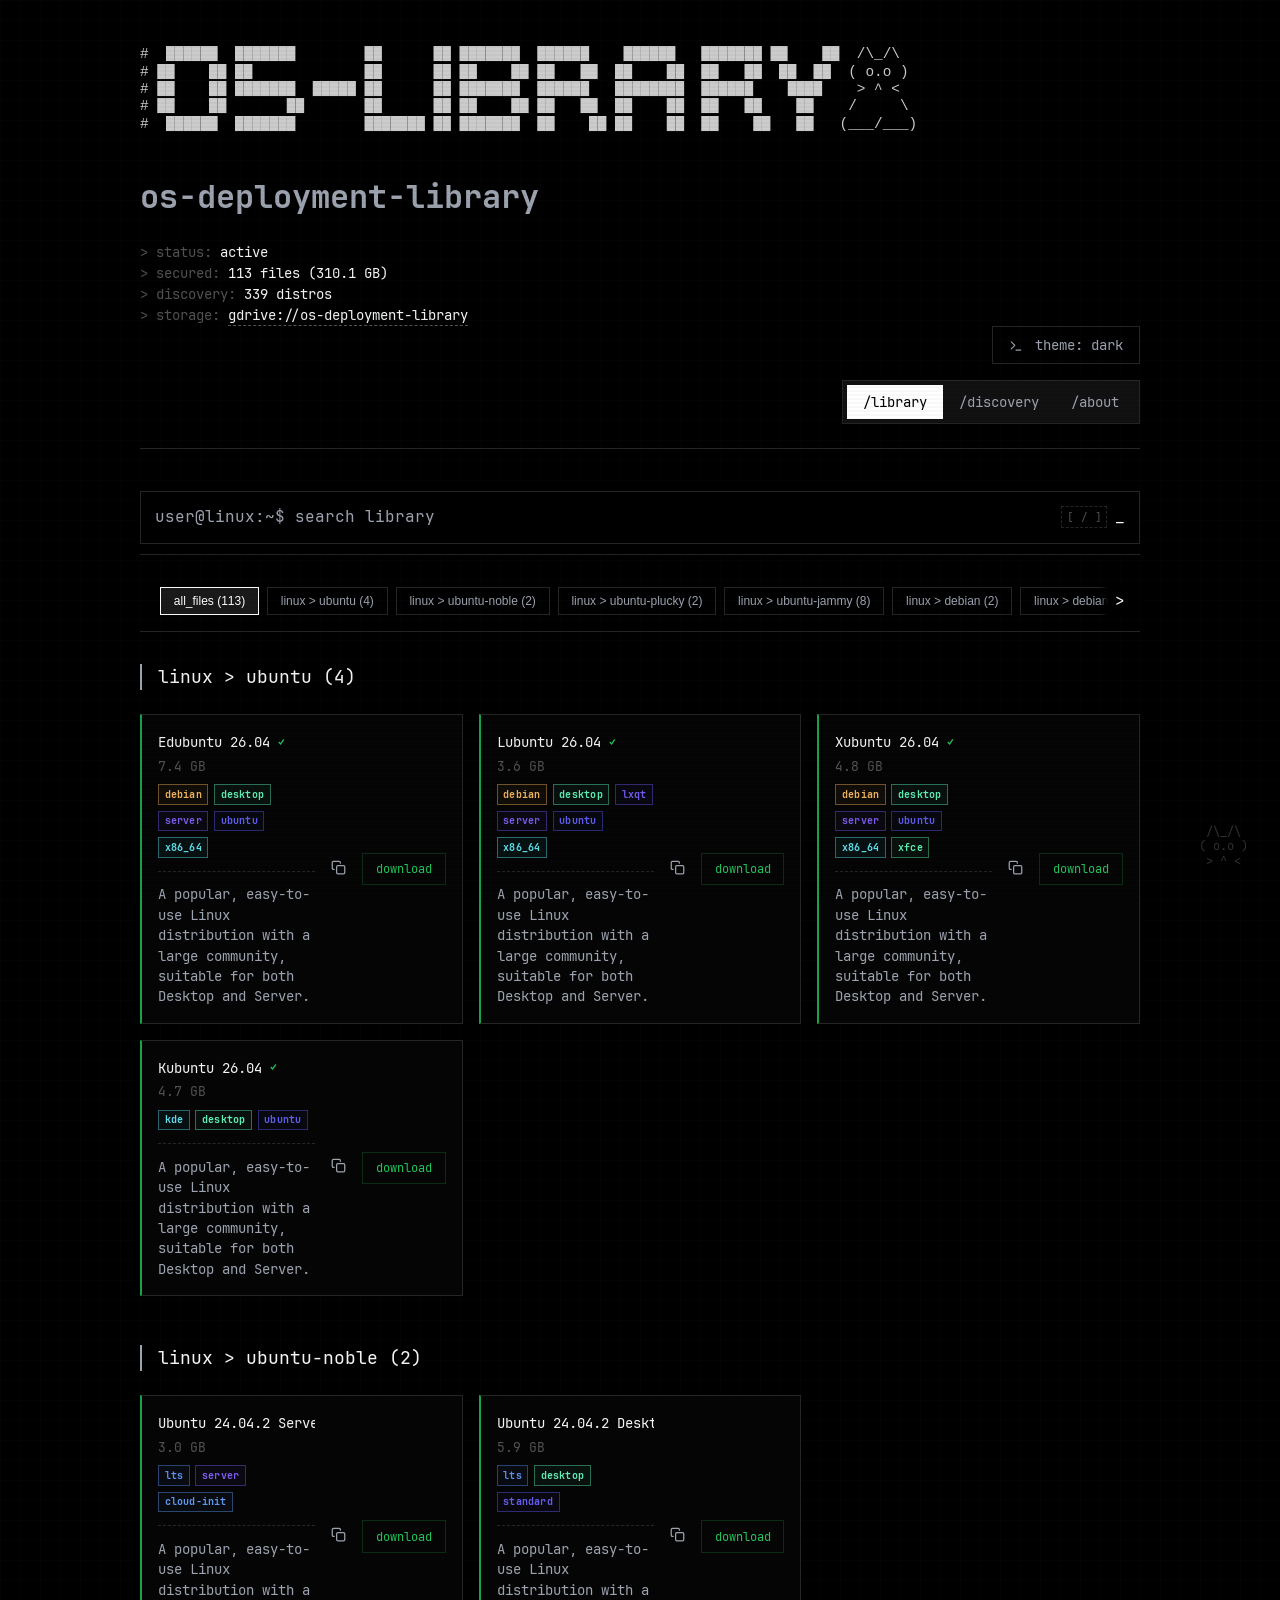
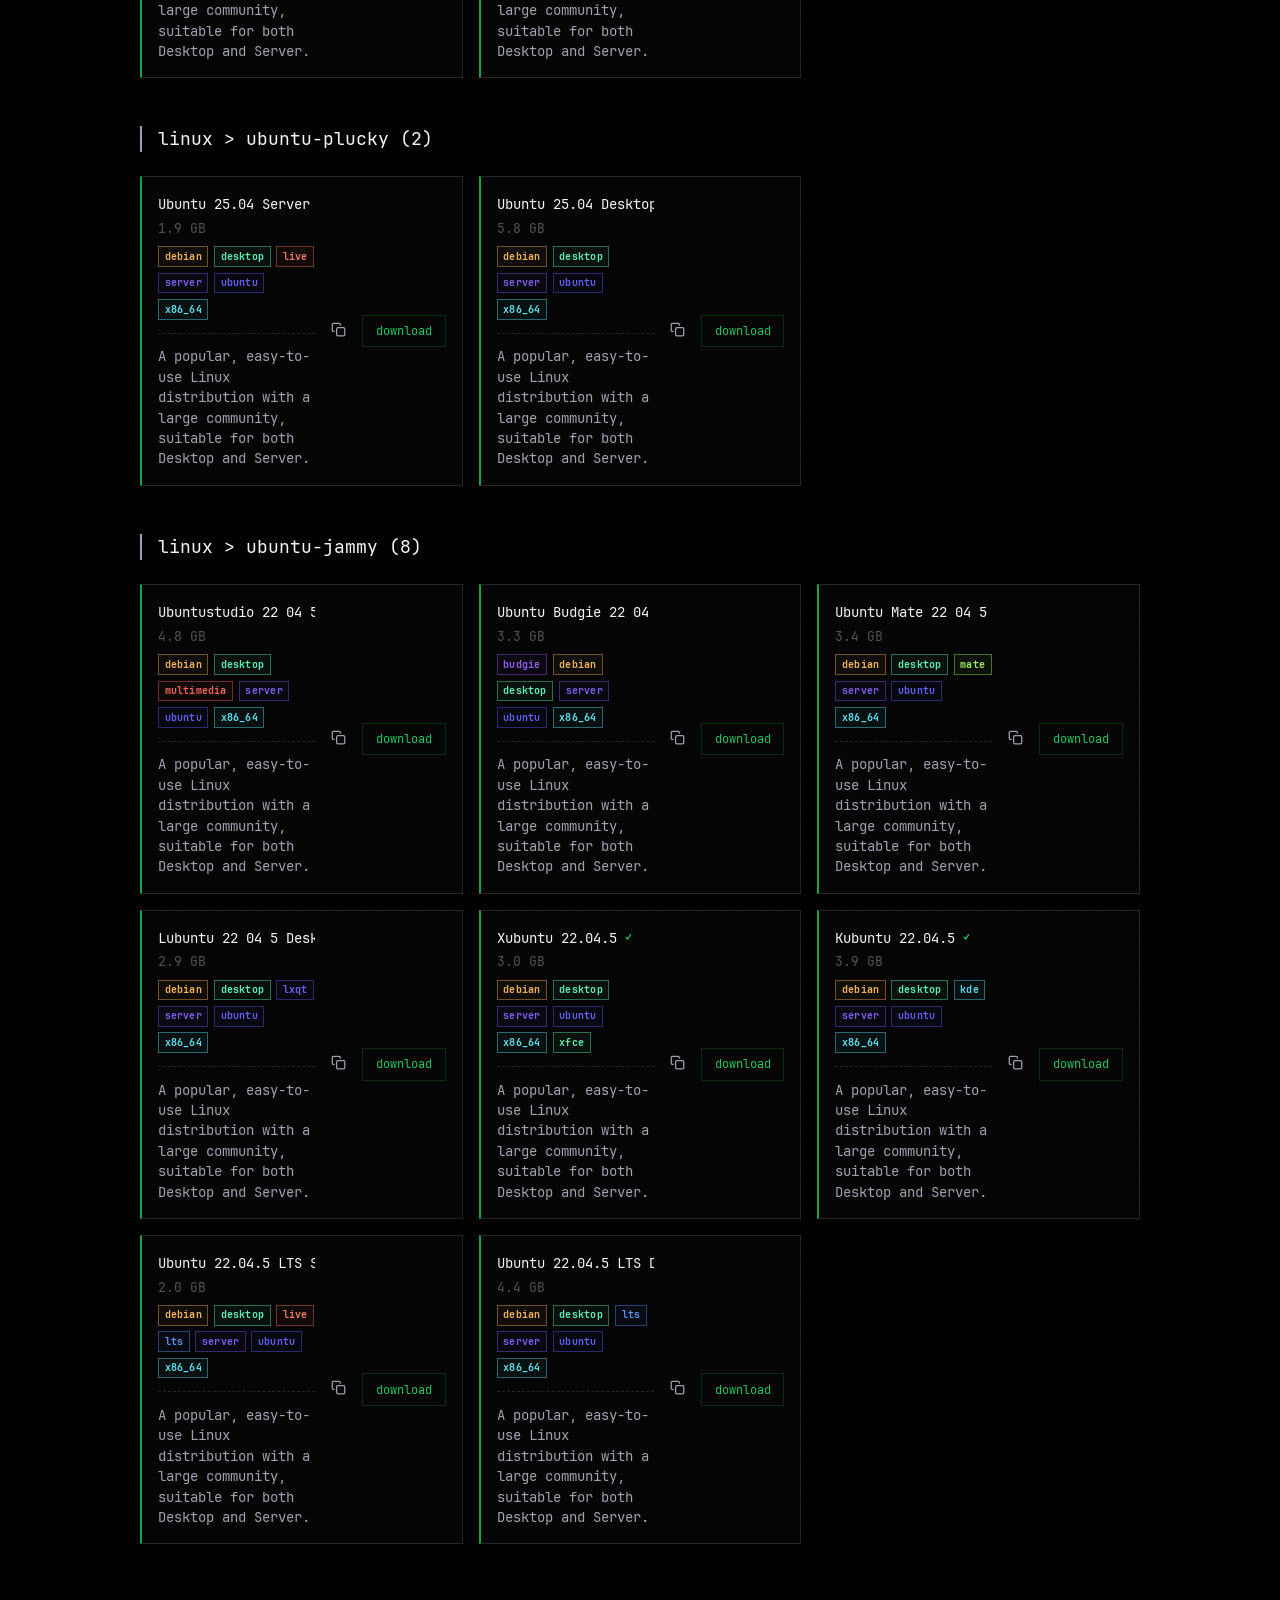
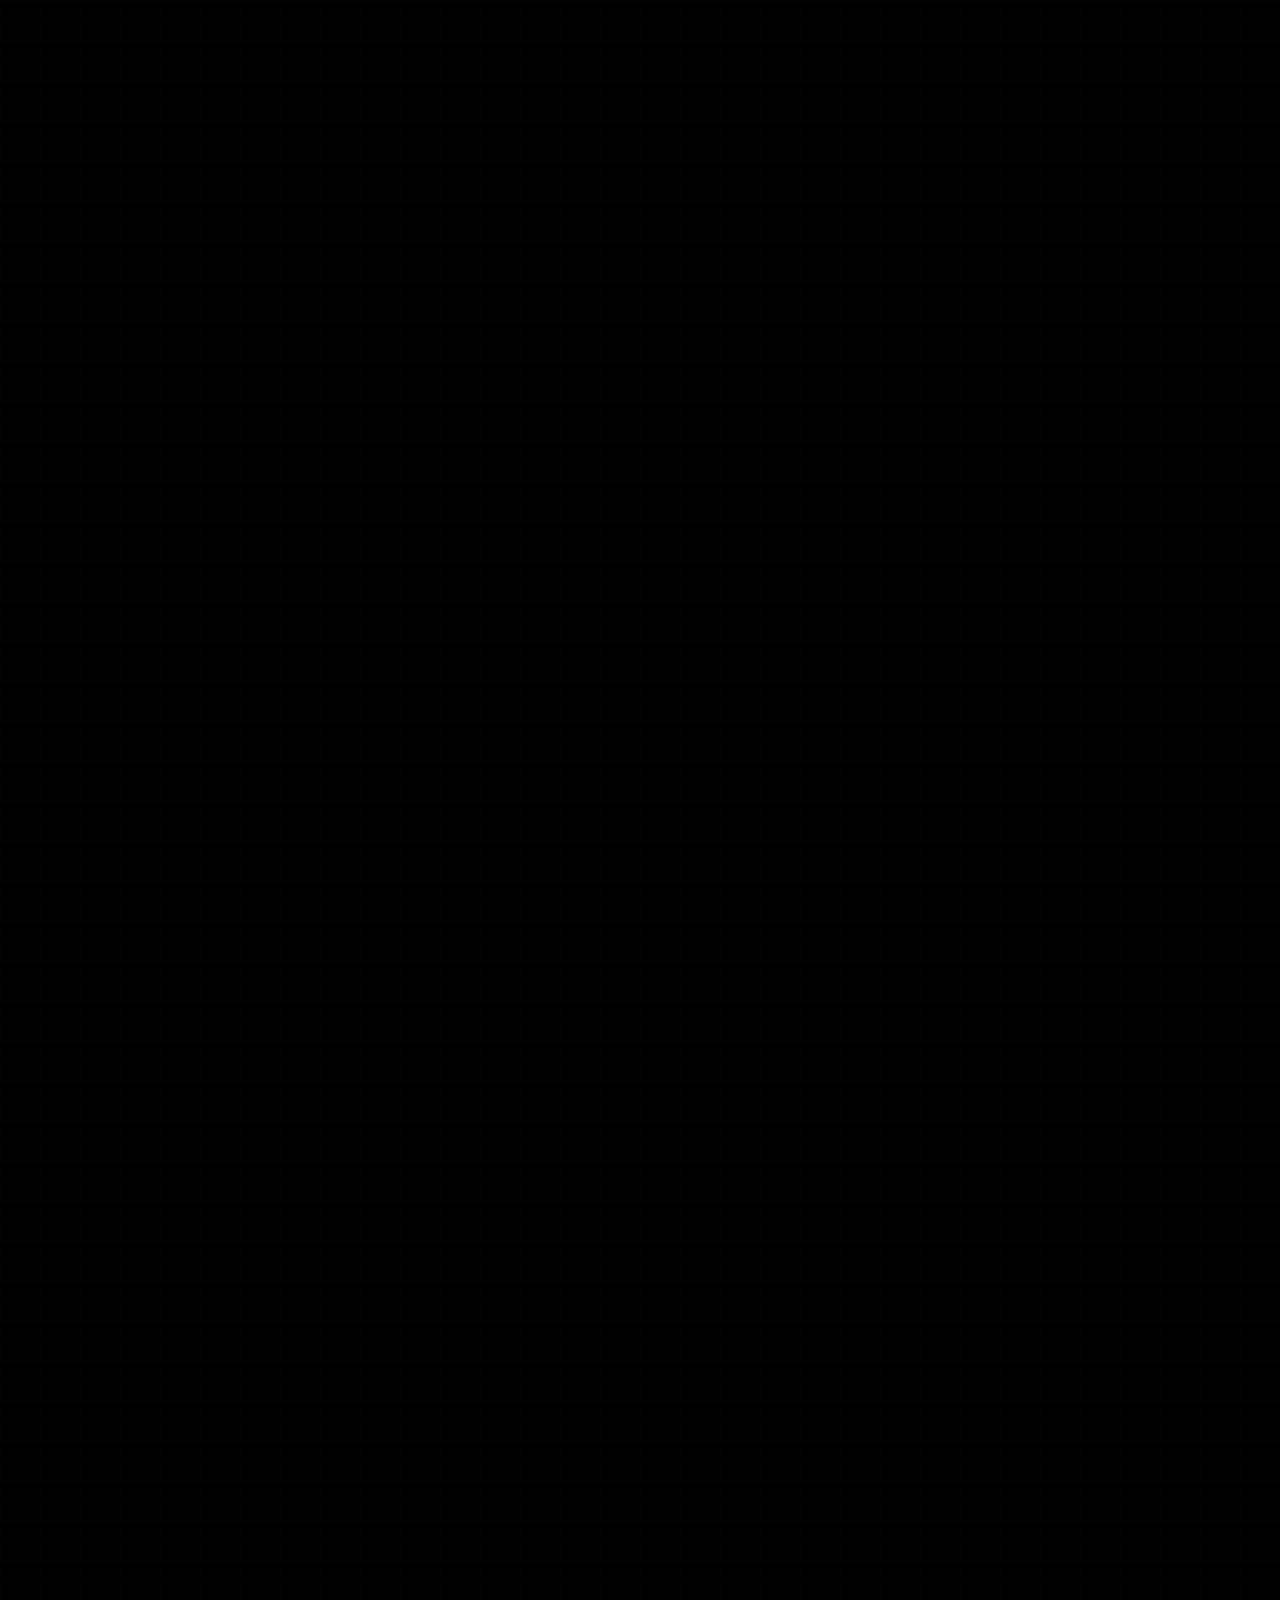
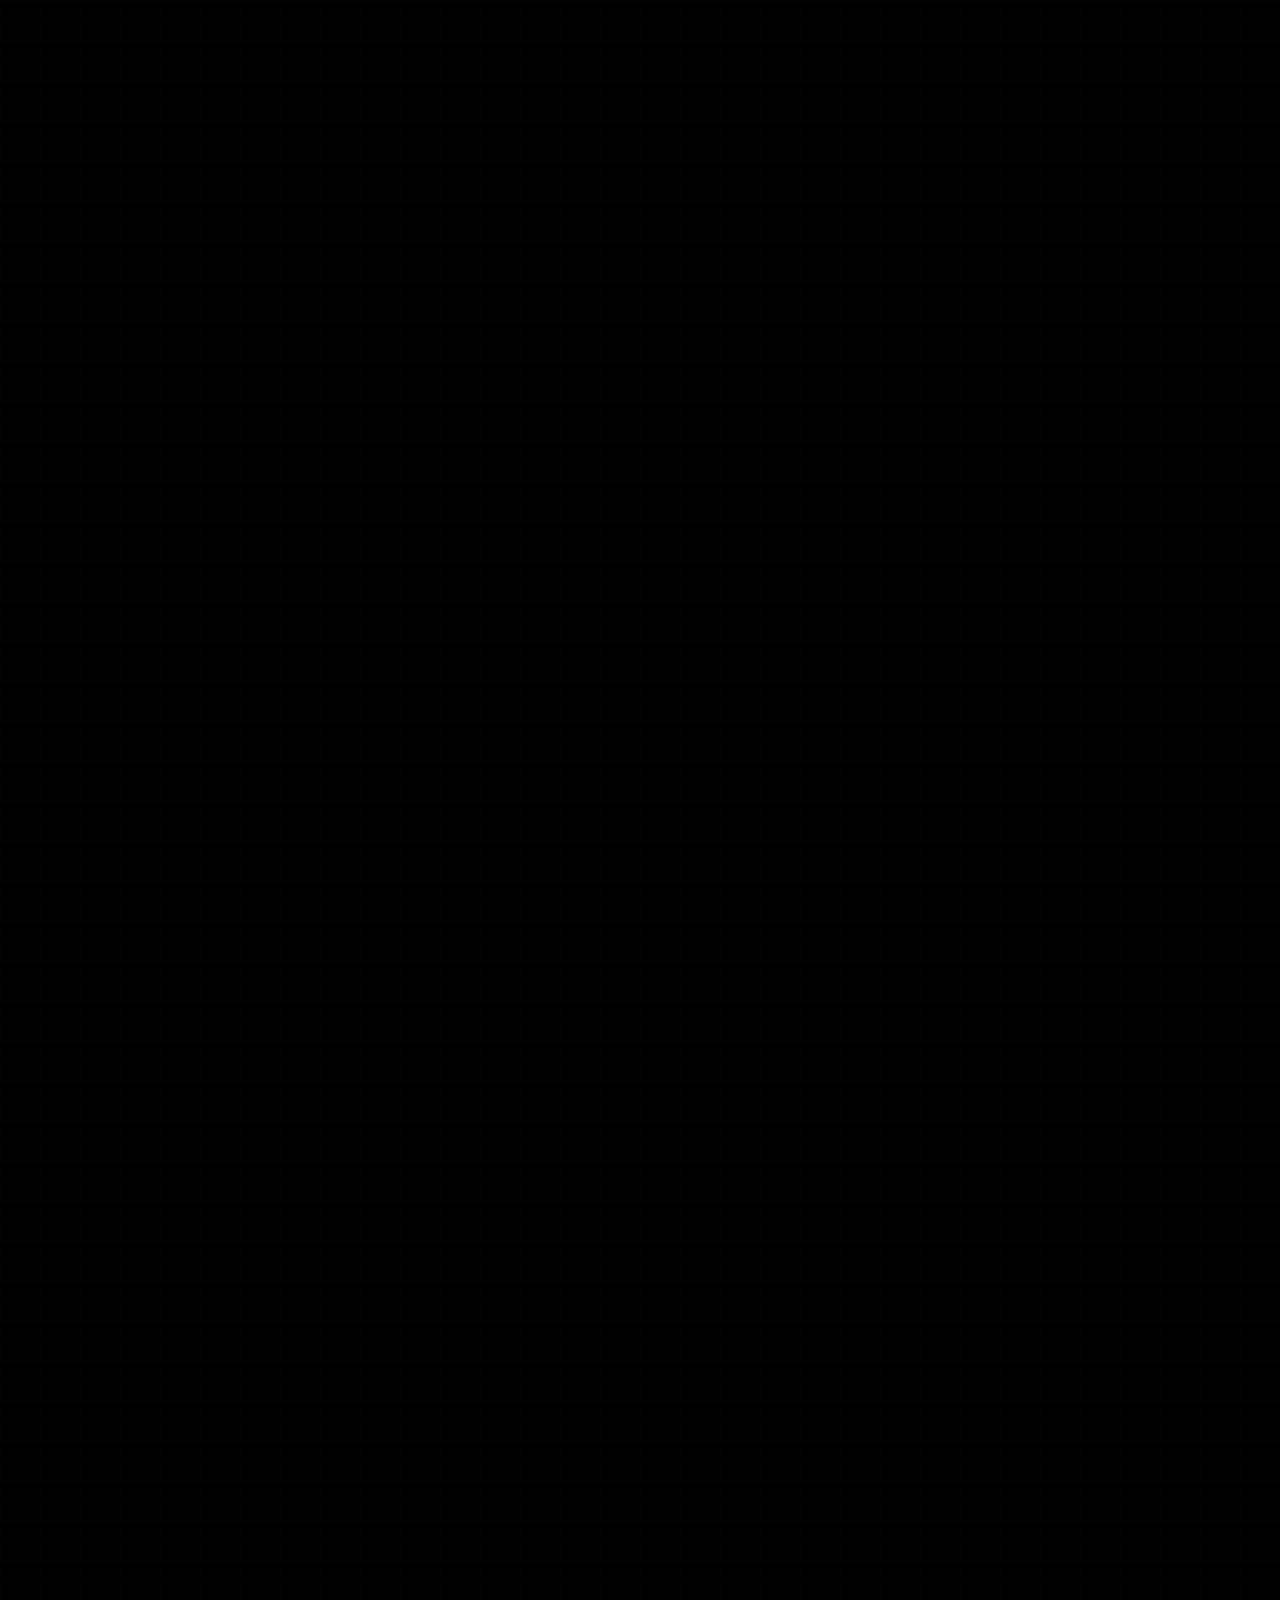
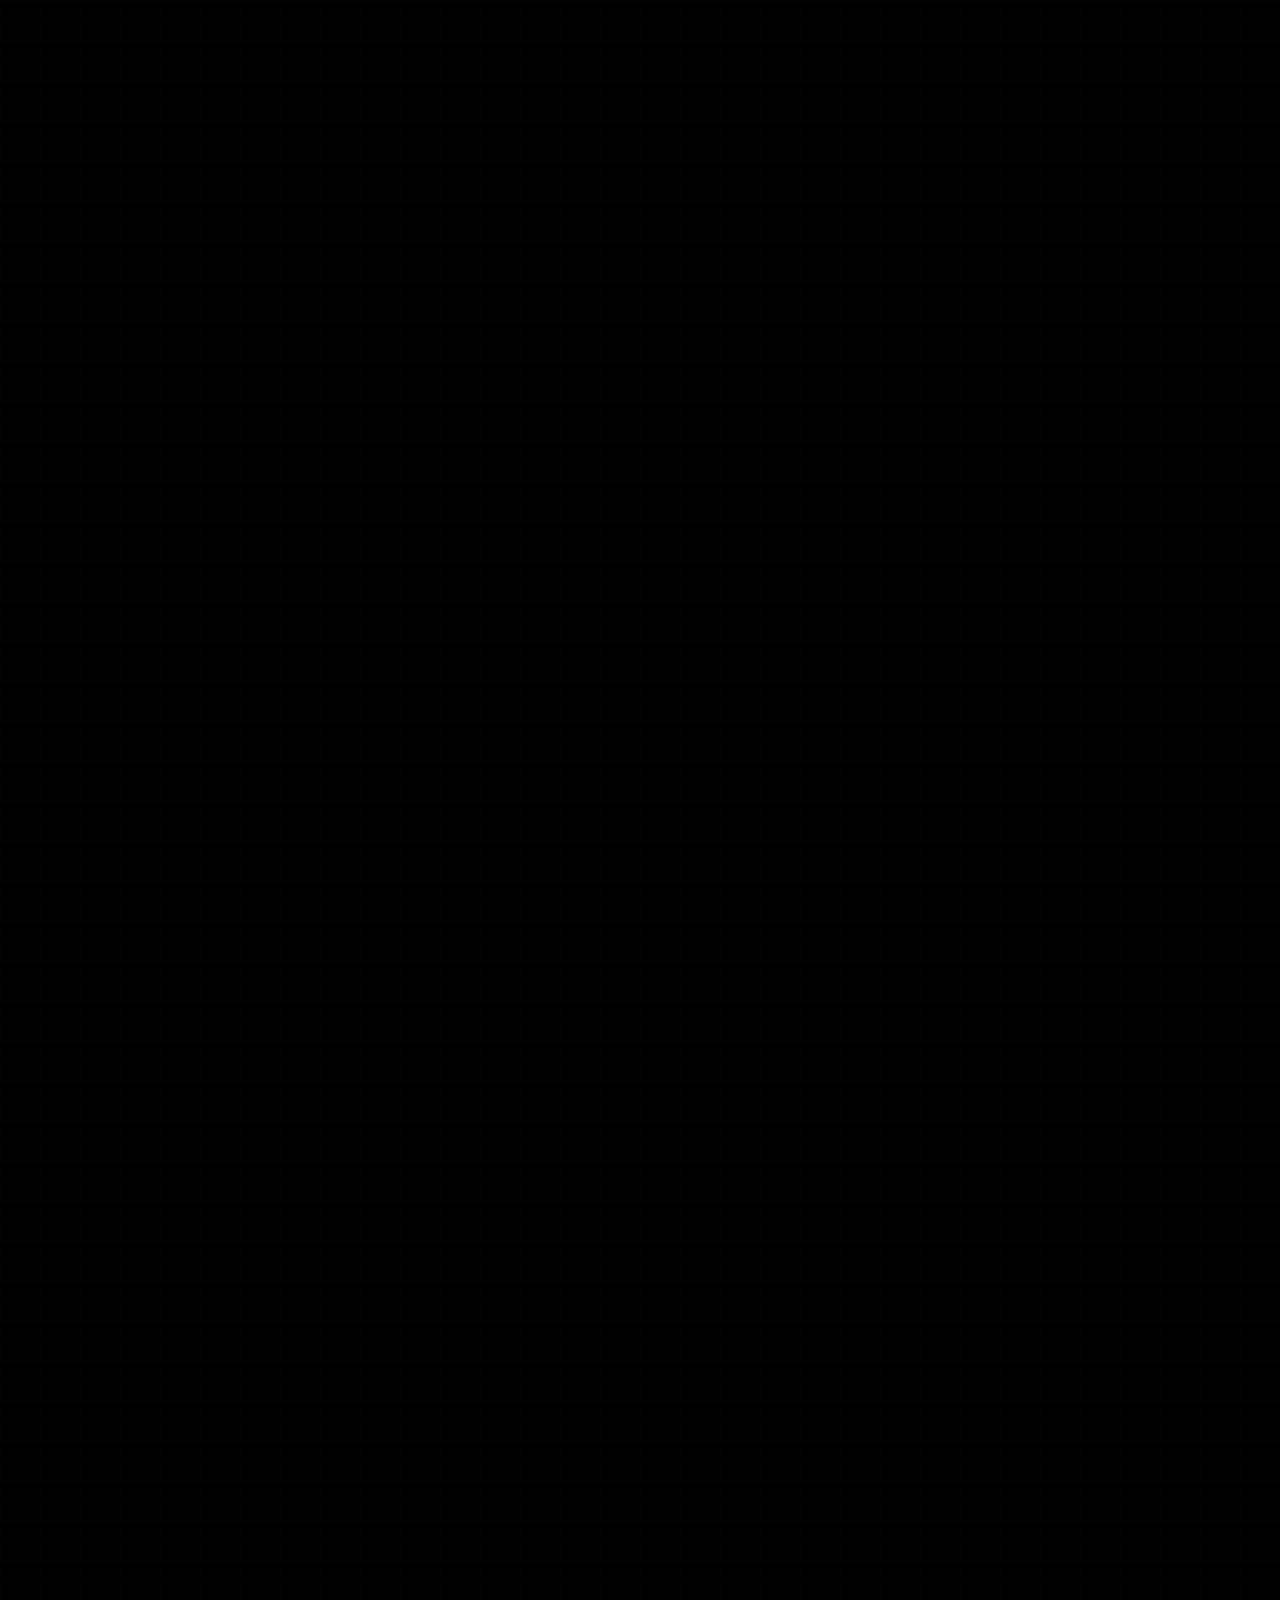
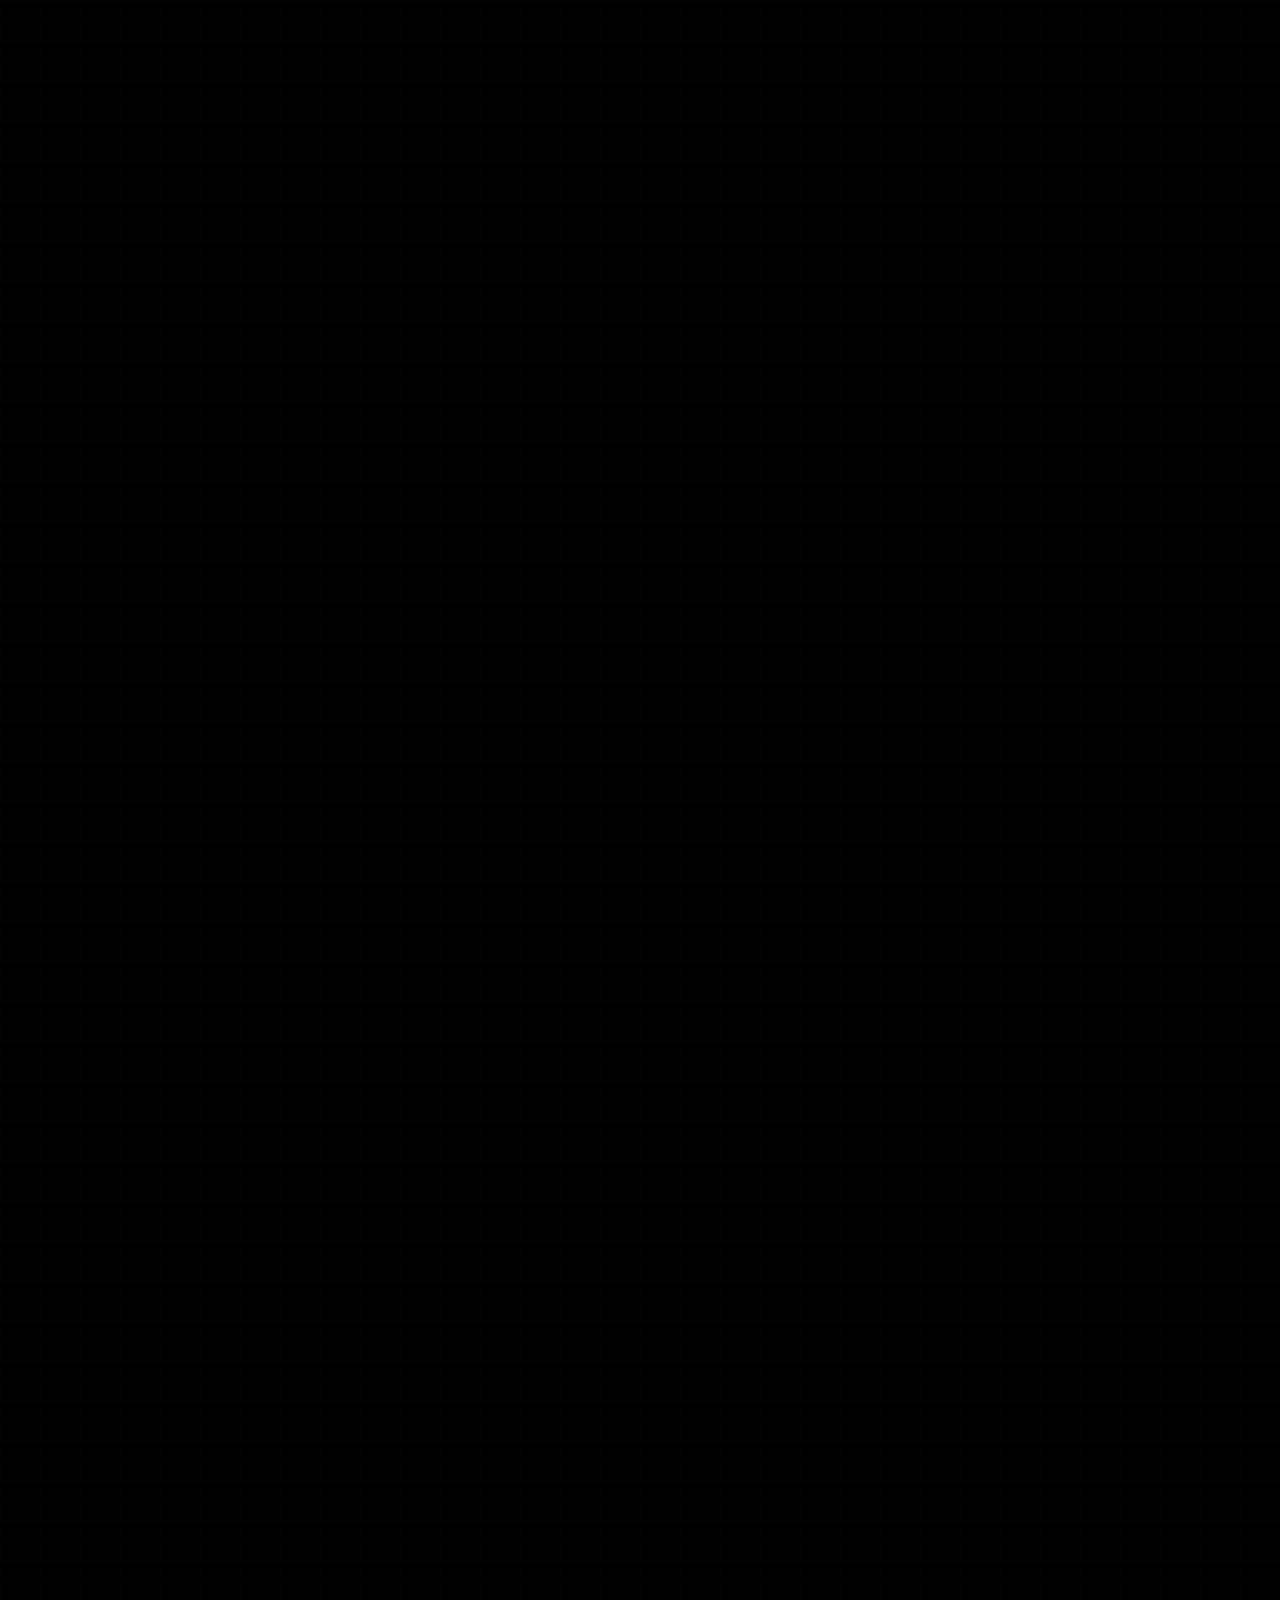
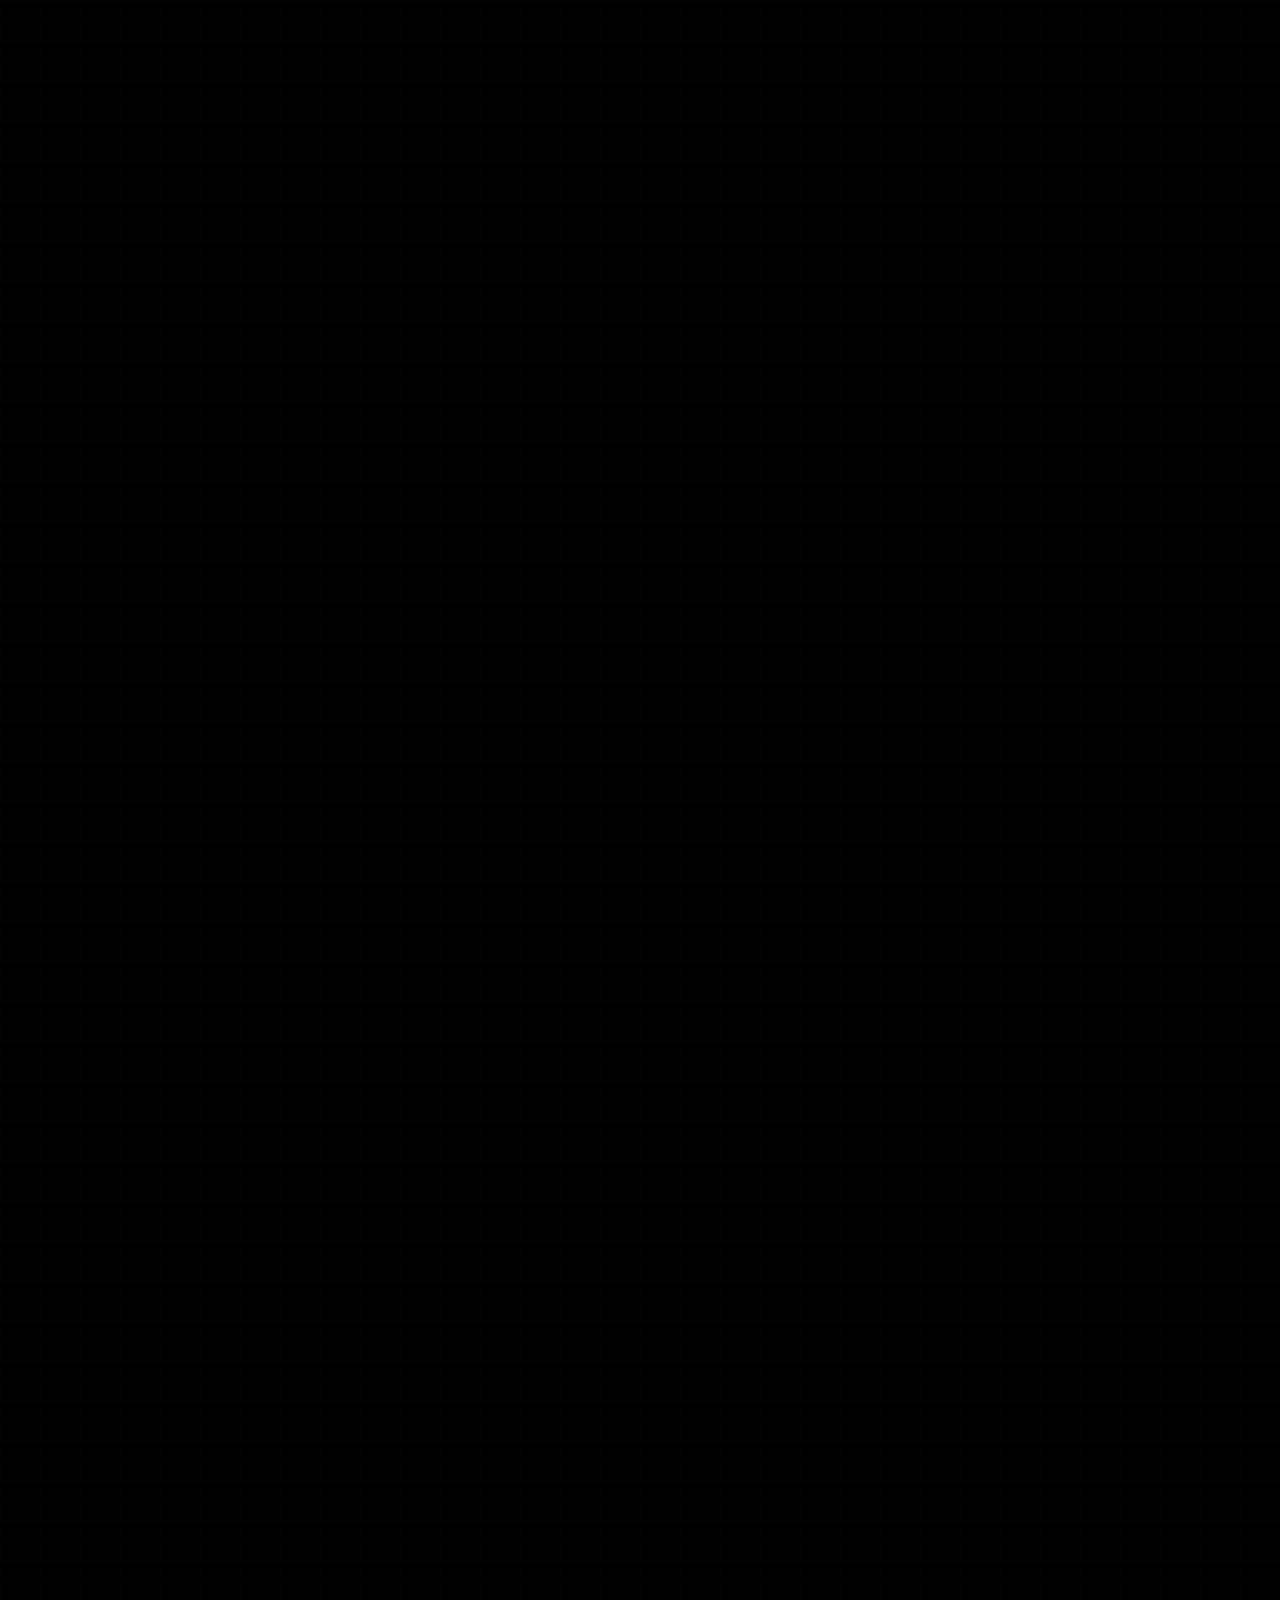
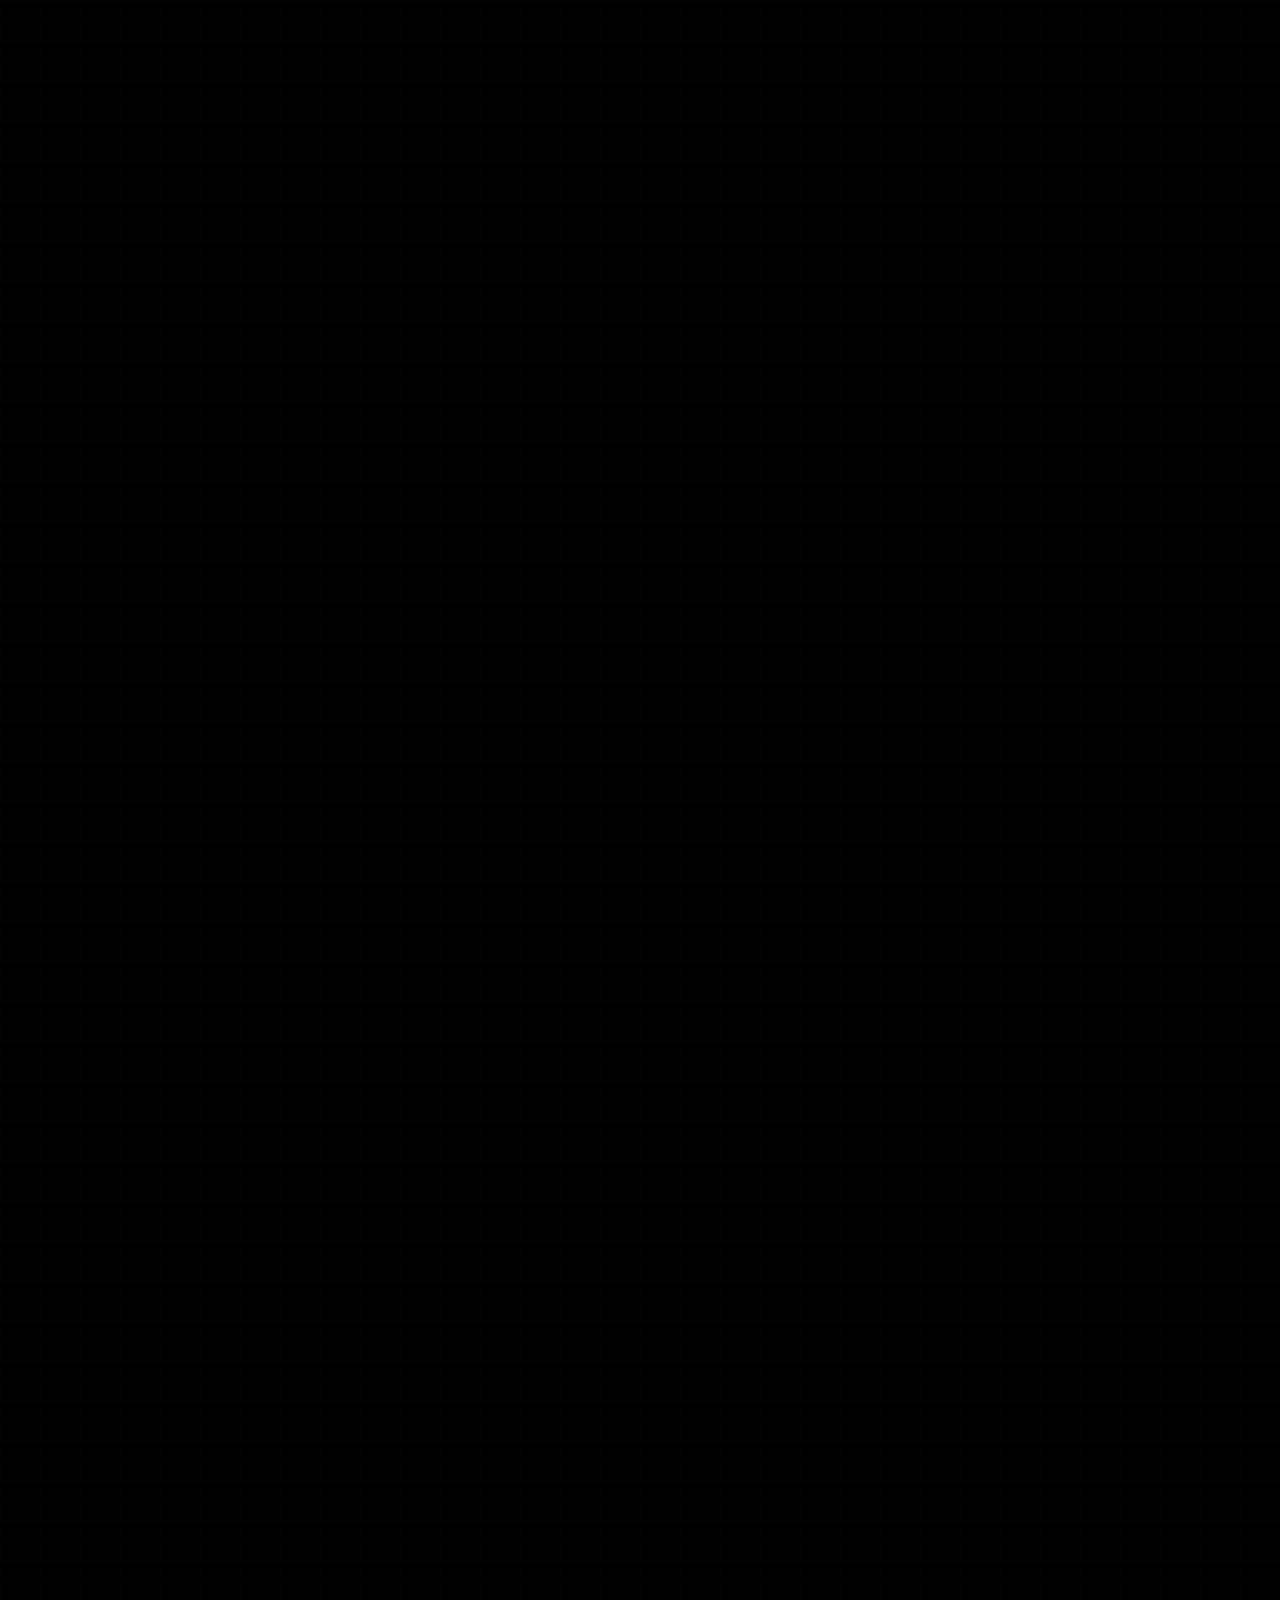
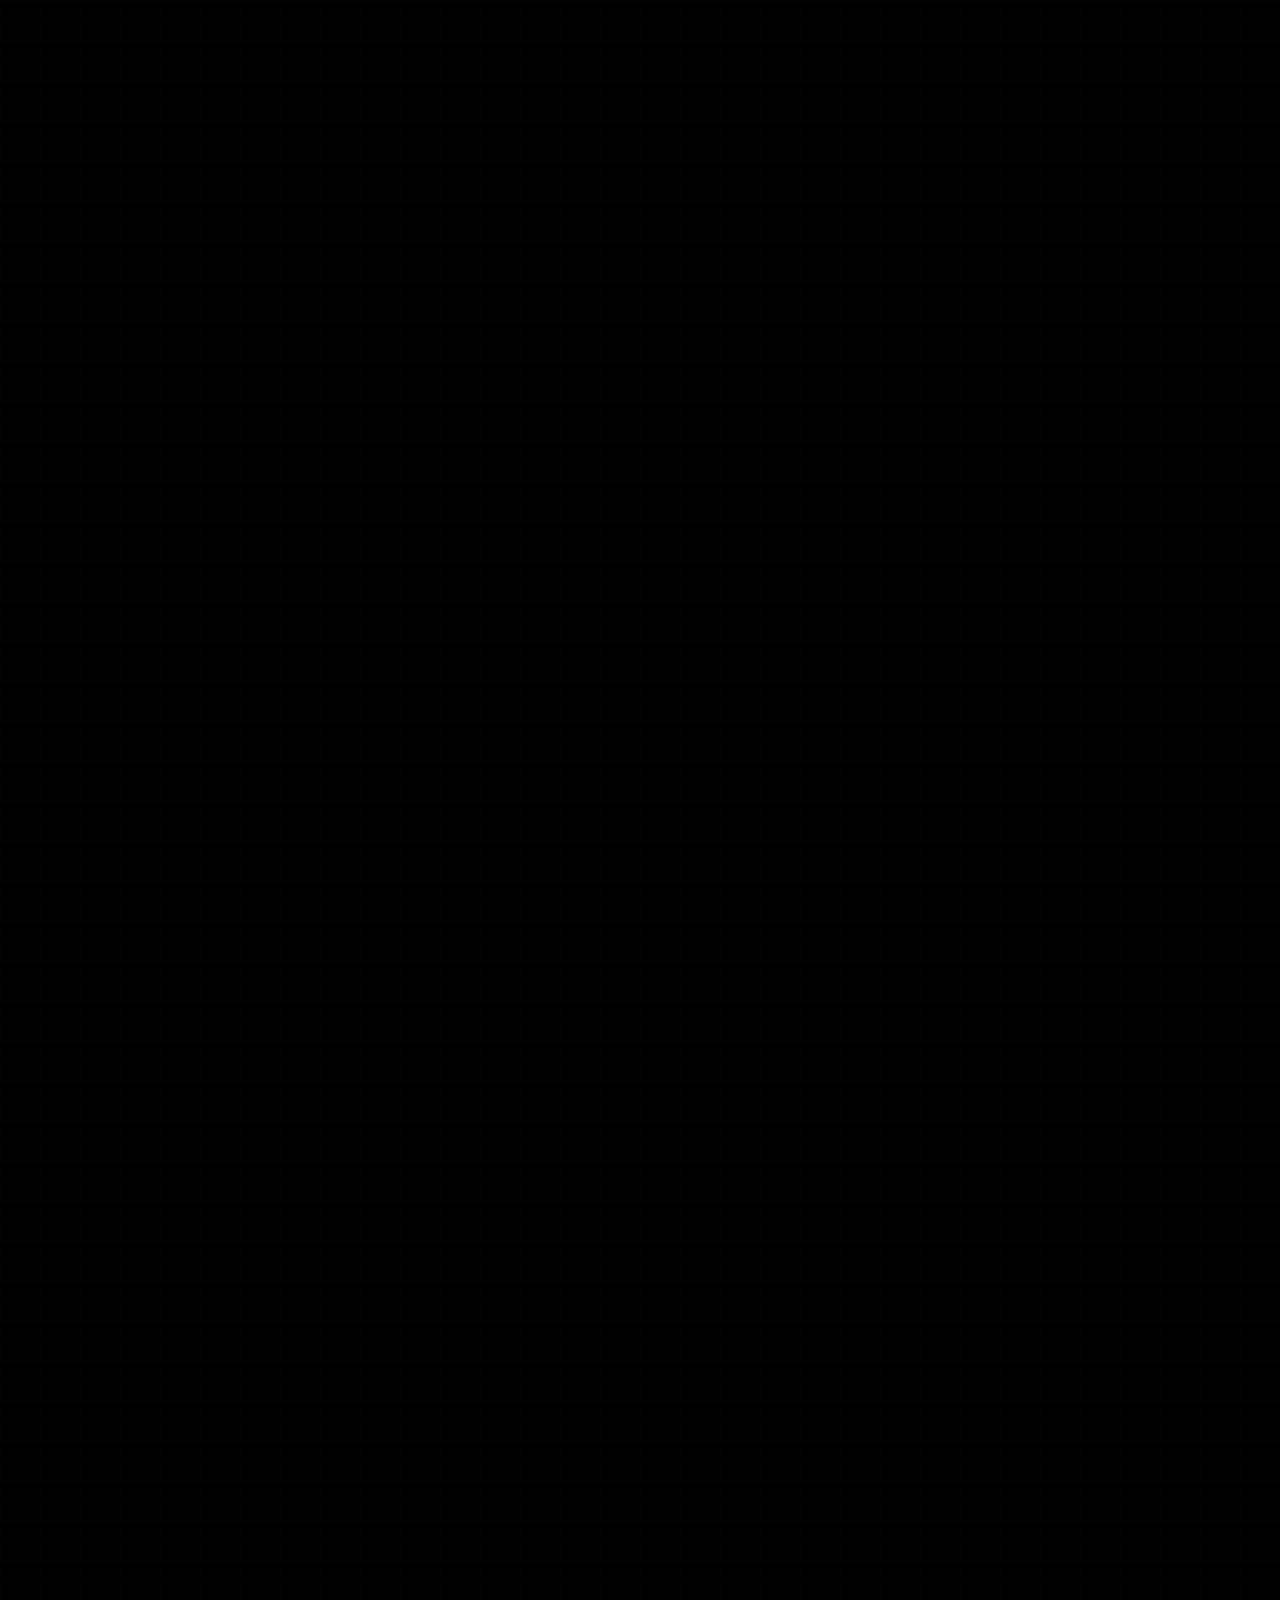
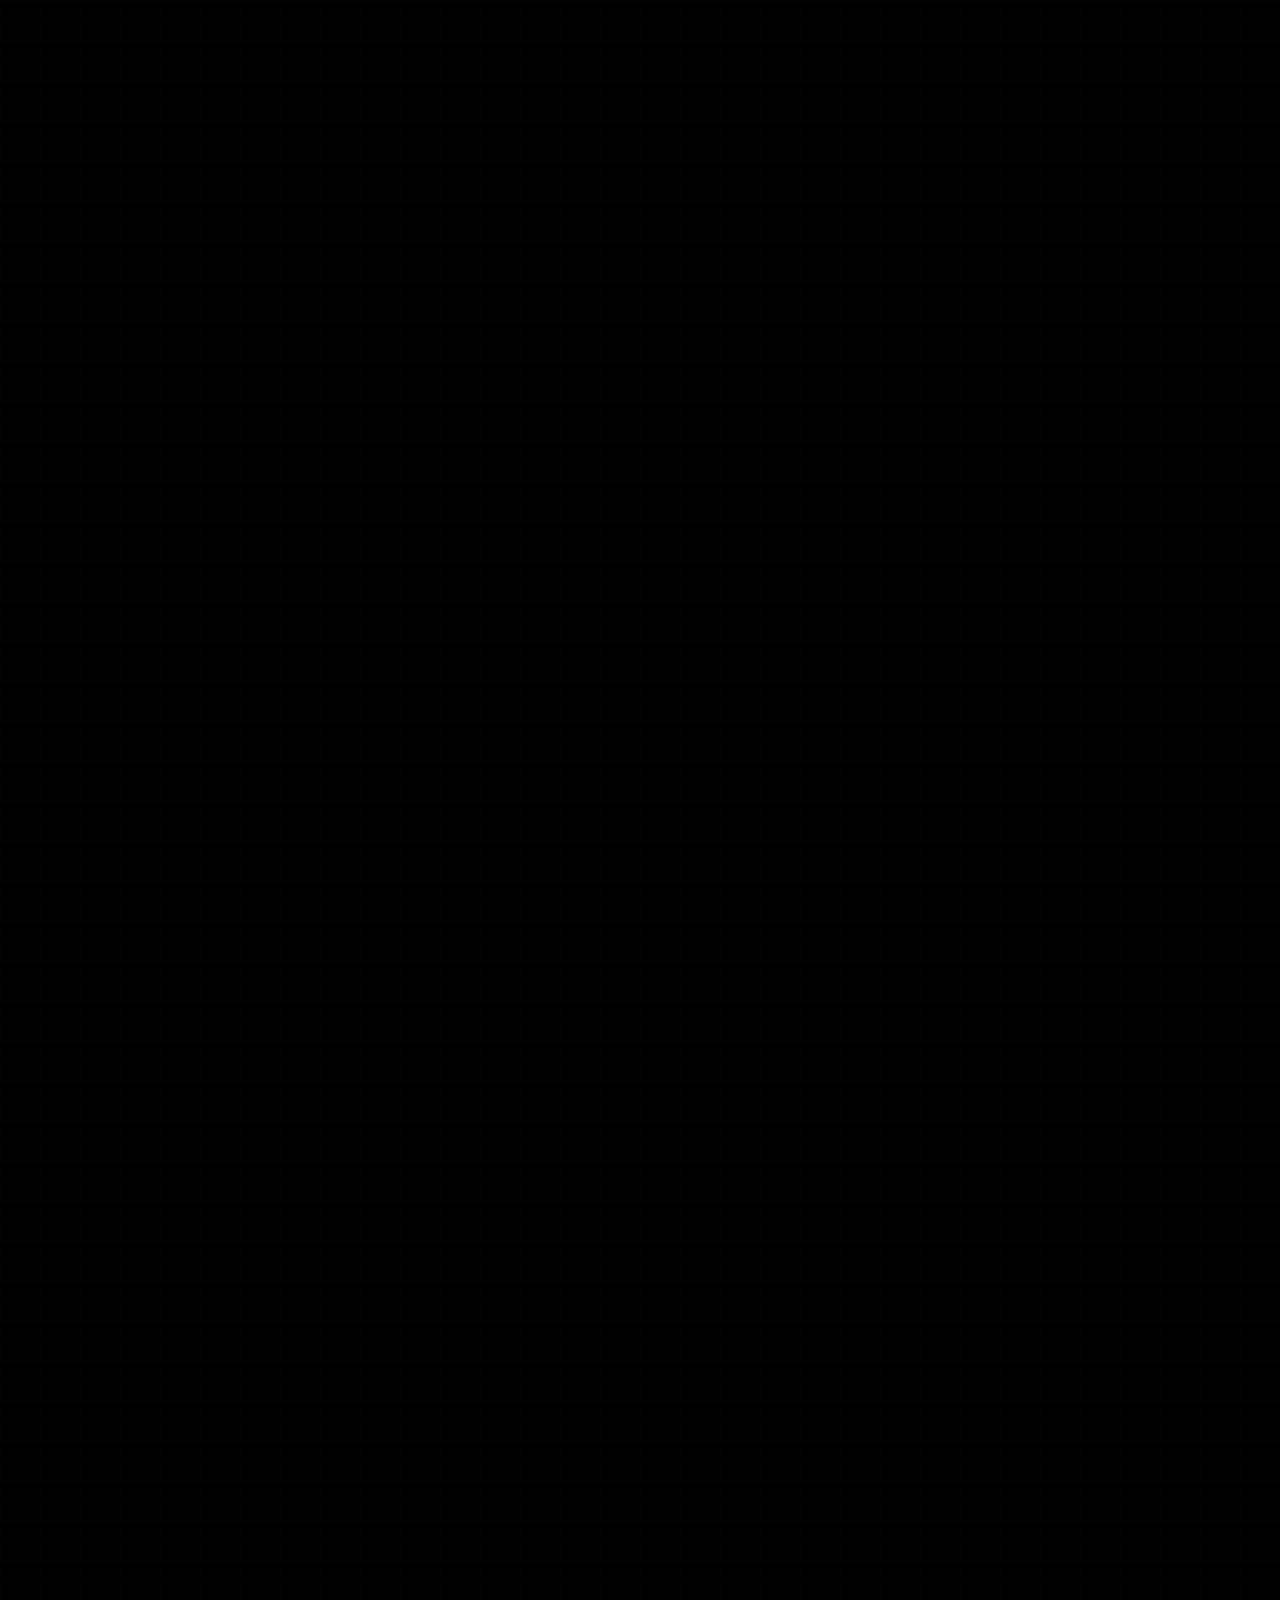
==== web/index.html @ fa92e392 "chore(web): regenerate dashboard html with updated inventory" ====
<!DOCTYPE html>
<html lang="en" data-theme="dark">

<head>
    <meta charset="UTF-8">
    <meta name="viewport" content="width=device-width, initial-scale=1.0">
    <title>os-deployment-library</title>
    <script>
        (function () {
            const savedTheme = localStorage.getItem('theme') || 'dark';
            document.documentElement.setAttribute('data-theme', savedTheme);
        })();
    </script>
    <link rel="stylesheet" href="assets/style.css?v=1780230876">
</head>

<body>
    <div class="container">
        <pre class="ascii-art">
#  ██████  ███████        ██      ██ ███████  ██████    ██████   ███████ ██    ██  /\_/\
# ██    ██ ██             ██      ██ ██    ██ ██   ██  ██    ██  ██   ██  ██  ██  ( o.o )
# ██    ██ ███████  █████ ██      ██ ███████  ██████   ████████  ██████    ████    > ^ <
# ██    ██       ██       ██      ██ ██    ██ ██   ██  ██    ██  ██   ██    ██    /     \
#  ██████  ███████        ███████ ██ ███████  ██    ██ ██    ██  ██    ██   ██   (___/___)
</pre>
        <header>
            <div class="header-info">
                <div class="header-left">
                    <h1>os-deployment-library</h1>
                    <div class="stats">
                        &gt; status: <span class="stats-val">active</span><br>
                        &gt; secured: <span class="stats-val">113 files (310.1 GB)</span><br>
                        &gt; discovery: <span class="stats-val">339 distros</span><br>
                        &gt; storage: <a href="https://drive.google.com/drive/folders/1B64Y44QVMlgoVm49PRk2_UvPXRzXNZ8e?usp=sharing" target="_blank" class="stats-link"
                            title="Open Google Drive folder">gdrive://os-deployment-library</a>
                    </div>
                </div>
                <div class="header-right">
                    <button class="theme-toggle" id="themeToggle" title="Toggle Terminal Theme">
                        <svg xmlns="http://www.w3.org/2000/svg" width="14" height="14" viewBox="0 0 24 24" fill="none"
                            stroke="currentColor" stroke-width="2" stroke-linecap="round" stroke-linejoin="round"
                            style="vertical-align: middle; margin-right: 4px;">
                            <polyline points="4 17 10 11 4 5"></polyline>
                            <line x1="12" y1="19" x2="20" y2="19"></line>
                        </svg>
                        <span id="themeLabel" style="vertical-align: middle;">theme: dark</span>
                    </button>
                    <div class="tab-controls">
                        <button class="tab-btn active" id="libTab" data-tab="library">/library</button>
                        <button class="tab-btn" id="discTab" data-tab="discovery">/discovery</button>
                        <button class="tab-btn" id="aboutTab" data-tab="about">/about</button>
                    </div>
                </div>
            </div>
        </header>
        <div class="search-container" id="searchContainer">
            <div class="search-wrapper">
                <label class="search-prompt" id="searchPrompt" for="searchInput">user@linux:~$ search library</label>
                <input type="text" id="searchInput" class="search-input" autocomplete="off" spellcheck="false">
                <span class="key-hint" title="Press '/' to search, 'Esc' to clear">[ / ]</span>
                <button type="button" id="searchClear" class="search-clear" title="Clear search"
                    style="display: none;">[clear]</button>
                <span class="search-cursor blink-cursor">_</span>
                <div id="autocompleteDropdown" class="autocomplete-dropdown"></div>
            </div>
        </div>

        <div id="emptyState" style="display:none;" class="empty-state">
            <pre>
> error: distribution not found_
> 0 matches found in current sector.
            </pre>
        </div>

        <div id="libraryContent" class="tab-content">
            <div class="nav-container">
                <div class="scroll-arrow left-arrow" id="libArrowLeft">&lt;</div>
                <div class="filter-nav" id="libNav">
                    <button onclick="filterContent('lib', 'all')" class="filter-pill lib-pill active" data-target="all">all_files (113)</button><button onclick="filterContent('lib', 'lib_cat_0')" class="filter-pill lib-pill" data-target="lib_cat_0">linux > ubuntu (4)</button><button onclick="filterContent('lib', 'lib_cat_1')" class="filter-pill lib-pill" data-target="lib_cat_1">linux > ubuntu-noble (2)</button><button onclick="filterContent('lib', 'lib_cat_2')" class="filter-pill lib-pill" data-target="lib_cat_2">linux > ubuntu-plucky (2)</button><button onclick="filterContent('lib', 'lib_cat_3')" class="filter-pill lib-pill" data-target="lib_cat_3">linux > ubuntu-jammy (8)</button><button onclick="filterContent('lib', 'lib_cat_4')" class="filter-pill lib-pill" data-target="lib_cat_4">linux > debian (2)</button><button onclick="filterContent('lib', 'lib_cat_5')" class="filter-pill lib-pill" data-target="lib_cat_5">linux > debian-based (3)</button><button onclick="filterContent('lib', 'lib_cat_6')" class="filter-pill lib-pill" data-target="lib_cat_6">linux > mint (3)</button><button onclick="filterContent('lib', 'lib_cat_7')" class="filter-pill lib-pill" data-target="lib_cat_7">linux > pop-os (2)</button><button onclick="filterContent('lib', 'lib_cat_8')" class="filter-pill lib-pill" data-target="lib_cat_8">linux > arch-family (7)</button><button onclick="filterContent('lib', 'lib_cat_9')" class="filter-pill lib-pill" data-target="lib_cat_9">linux > enterprise (11)</button><button onclick="filterContent('lib', 'lib_cat_10')" class="filter-pill lib-pill" data-target="lib_cat_10">linux > server (4)</button><button onclick="filterContent('lib', 'lib_cat_11')" class="filter-pill lib-pill" data-target="lib_cat_11">linux > fedora-spins (5)</button><button onclick="filterContent('lib', 'lib_cat_12')" class="filter-pill lib-pill" data-target="lib_cat_12">linux > gaming (1)</button><button onclick="filterContent('lib', 'lib_cat_13')" class="filter-pill lib-pill" data-target="lib_cat_13">linux > security (3)</button><button onclick="filterContent('lib', 'lib_cat_14')" class="filter-pill lib-pill" data-target="lib_cat_14">linux > pentesting (1)</button><button onclick="filterContent('lib', 'lib_cat_15')" class="filter-pill lib-pill" data-target="lib_cat_15">linux > privacy (1)</button><button onclick="filterContent('lib', 'lib_cat_16')" class="filter-pill lib-pill" data-target="lib_cat_16">linux > immutable (6)</button><button onclick="filterContent('lib', 'lib_cat_17')" class="filter-pill lib-pill" data-target="lib_cat_17">linux > rolling (2)</button><button onclick="filterContent('lib', 'lib_cat_18')" class="filter-pill lib-pill" data-target="lib_cat_18">linux > lightweight (2)</button><button onclick="filterContent('lib', 'lib_cat_19')" class="filter-pill lib-pill" data-target="lib_cat_19">linux > minimal (12)</button><button onclick="filterContent('lib', 'lib_cat_20')" class="filter-pill lib-pill" data-target="lib_cat_20">homelab (1)</button><button onclick="filterContent('lib', 'lib_cat_21')" class="filter-pill lib-pill" data-target="lib_cat_21">homelab > virtualization (3)</button><button onclick="filterContent('lib', 'lib_cat_22')" class="filter-pill lib-pill" data-target="lib_cat_22">homelab > networking (1)</button><button onclick="filterContent('lib', 'lib_cat_23')" class="filter-pill lib-pill" data-target="lib_cat_23">specialized > vintage (1)</button><button onclick="filterContent('lib', 'lib_cat_24')" class="filter-pill lib-pill" data-target="lib_cat_24">specialized > containers (1)</button><button onclick="filterContent('lib', 'lib_cat_25')" class="filter-pill lib-pill" data-target="lib_cat_25">recovery > tools (2)</button><button onclick="filterContent('lib', 'lib_cat_26')" class="filter-pill lib-pill" data-target="lib_cat_26">arm > raspberry-pi (2)</button><button onclick="filterContent('lib', 'lib_cat_27')" class="filter-pill lib-pill" data-target="lib_cat_27">windows > eval (2)</button><button onclick="filterContent('lib', 'lib_cat_28')" class="filter-pill lib-pill" data-target="lib_cat_28">alternative > bsd (5)</button><button onclick="filterContent('lib', 'lib_cat_29')" class="filter-pill lib-pill" data-target="lib_cat_29">linux > desktop-env (1)</button><button onclick="filterContent('lib', 'lib_cat_30')" class="filter-pill lib-pill" data-target="lib_cat_30">linux > specialized (3)</button><button onclick="filterContent('lib', 'lib_cat_31')" class="filter-pill lib-pill" data-target="lib_cat_31">linux > office (1)</button><button onclick="filterContent('lib', 'lib_cat_32')" class="filter-pill lib-pill" data-target="lib_cat_32">linux > legacy (3)</button><button onclick="filterContent('lib', 'lib_cat_33')" class="filter-pill lib-pill" data-target="lib_cat_33">linux > experimental (2)</button><button onclick="filterContent('lib', 'lib_cat_34')" class="filter-pill lib-pill" data-target="lib_cat_34">linux > alternative-arch (1)</button><button onclick="filterContent('lib', 'lib_cat_35')" class="filter-pill lib-pill" data-target="lib_cat_35">linux > cloud (1)</button><button onclick="filterContent('lib', 'lib_cat_36')" class="filter-pill lib-pill" data-target="lib_cat_36">linux > multimedia (2)</button>
                </div>
                <div class="scroll-arrow right-arrow" id="libArrowRight">&gt;</div>
            </div>
            <div id="librarySections">
                <section class="category-section library-section" id="lib_cat_0"><div class="category-title">linux > ubuntu (4)</div><div class="grid"><div class="iso-card secured" data-name="edubuntu 26.04" data-details="{&quot;name&quot;: &quot;Edubuntu 26.04&quot;, &quot;developer&quot;: &quot;Canonical Ltd. / Ubuntu Community&quot;, &quot;type&quot;: &quot;Linux (Debian-based)&quot;, &quot;default_user&quot;: &quot;ubuntu (or installer setup)&quot;, &quot;docs&quot;: &quot;https://help.ubuntu.com&quot;, &quot;notes&quot;: &quot;Highly recommended for both virtualization templates and cloud-init deployments.&quot;, &quot;description&quot;: &quot;A popular, easy-to-use Linux distribution with a large community, suitable for both Desktop and Server.&quot;, &quot;tags&quot;: [&quot;debian&quot;, &quot;desktop&quot;, &quot;server&quot;, &quot;ubuntu&quot;, &quot;x86_64&quot;], &quot;filename&quot;: &quot;edubuntu-26.04-desktop-amd64.iso&quot;}"><div class="iso-info"><div class="iso-name">Edubuntu 26.04 <span class="status-secured">✓</span></div><div class="iso-size">7.4 GB</div><div class="iso-tags"><span class="tag-badge tag-debian">debian</span><span class="tag-badge tag-desktop">desktop</span><span class="tag-badge tag-server">server</span><span class="tag-badge tag-ubuntu">ubuntu</span><span class="tag-badge tag-x86_64">x86_64</span></div><div class="iso-desc">A popular, easy-to-use Linux distribution with a large community, suitable for both Desktop and Server.</div></div><div class="iso-actions"><button class="btn-copy" data-url="https://drive.google.com/uc?export=download&id=1tVZwE2jmdu4B6V6GUej3uhYYOLtUXhYF" title="Copy Link"><svg width="15" height="15" viewBox="0 0 24 24" fill="none" stroke="currentColor" stroke-width="2" stroke-linecap="round" stroke-linejoin="round"><rect x="9" y="9" width="13" height="13" rx="2" ry="2"></rect><path d="M5 15H4a2 2 0 0 1-2-2V4a2 2 0 0 1 2-2h9a2 2 0 0 1 2 2v1"></path></svg></button><a href="https://drive.google.com/uc?export=download&id=1tVZwE2jmdu4B6V6GUej3uhYYOLtUXhYF" target="_blank" class="btn-download btn-gdrive-dl">download</a></div></div><div class="iso-card secured" data-name="lubuntu 26.04" data-details="{&quot;name&quot;: &quot;Lubuntu 26.04&quot;, &quot;developer&quot;: &quot;Canonical Ltd. / Ubuntu Community&quot;, &quot;type&quot;: &quot;Linux (Debian-based)&quot;, &quot;default_user&quot;: &quot;ubuntu (or installer setup)&quot;, &quot;docs&quot;: &quot;https://help.ubuntu.com&quot;, &quot;notes&quot;: &quot;Highly recommended for both virtualization templates and cloud-init deployments.&quot;, &quot;description&quot;: &quot;A popular, easy-to-use Linux distribution with a large community, suitable for both Desktop and Server.&quot;, &quot;tags&quot;: [&quot;debian&quot;, &quot;desktop&quot;, &quot;lxqt&quot;, &quot;server&quot;, &quot;ubuntu&quot;, &quot;x86_64&quot;], &quot;filename&quot;: &quot;lubuntu-26.04-desktop-amd64.iso&quot;}"><div class="iso-info"><div class="iso-name">Lubuntu 26.04 <span class="status-secured">✓</span></div><div class="iso-size">3.6 GB</div><div class="iso-tags"><span class="tag-badge tag-debian">debian</span><span class="tag-badge tag-desktop">desktop</span><span class="tag-badge tag-lxqt">lxqt</span><span class="tag-badge tag-server">server</span><span class="tag-badge tag-ubuntu">ubuntu</span><span class="tag-badge tag-x86_64">x86_64</span></div><div class="iso-desc">A popular, easy-to-use Linux distribution with a large community, suitable for both Desktop and Server.</div></div><div class="iso-actions"><button class="btn-copy" data-url="https://drive.google.com/uc?export=download&id=1Y4P6LEXvelXuDW9NBWL6ckpPQgKLDy_Y" title="Copy Link"><svg width="15" height="15" viewBox="0 0 24 24" fill="none" stroke="currentColor" stroke-width="2" stroke-linecap="round" stroke-linejoin="round"><rect x="9" y="9" width="13" height="13" rx="2" ry="2"></rect><path d="M5 15H4a2 2 0 0 1-2-2V4a2 2 0 0 1 2-2h9a2 2 0 0 1 2 2v1"></path></svg></button><a href="https://drive.google.com/uc?export=download&id=1Y4P6LEXvelXuDW9NBWL6ckpPQgKLDy_Y" target="_blank" class="btn-download btn-gdrive-dl">download</a></div></div><div class="iso-card secured" data-name="xubuntu 26.04" data-details="{&quot;name&quot;: &quot;Xubuntu 26.04&quot;, &quot;developer&quot;: &quot;Canonical Ltd. / Ubuntu Community&quot;, &quot;type&quot;: &quot;Linux (Debian-based)&quot;, &quot;default_user&quot;: &quot;ubuntu (or installer setup)&quot;, &quot;docs&quot;: &quot;https://help.ubuntu.com&quot;, &quot;notes&quot;: &quot;Highly recommended for both virtualization templates and cloud-init deployments.&quot;, &quot;description&quot;: &quot;A popular, easy-to-use Linux distribution with a large community, suitable for both Desktop and Server.&quot;, &quot;tags&quot;: [&quot;debian&quot;, &quot;desktop&quot;, &quot;server&quot;, &quot;ubuntu&quot;, &quot;x86_64&quot;, &quot;xfce&quot;], &quot;filename&quot;: &quot;xubuntu-26.04-desktop-amd64.iso&quot;}"><div class="iso-info"><div class="iso-name">Xubuntu 26.04 <span class="status-secured">✓</span></div><div class="iso-size">4.8 GB</div><div class="iso-tags"><span class="tag-badge tag-debian">debian</span><span class="tag-badge tag-desktop">desktop</span><span class="tag-badge tag-server">server</span><span class="tag-badge tag-ubuntu">ubuntu</span><span class="tag-badge tag-x86_64">x86_64</span><span class="tag-badge tag-xfce">xfce</span></div><div class="iso-desc">A popular, easy-to-use Linux distribution with a large community, suitable for both Desktop and Server.</div></div><div class="iso-actions"><button class="btn-copy" data-url="https://drive.google.com/uc?export=download&id=1vfn_CeOB3VMW8ujcjEefvsnveqzjylFq" title="Copy Link"><svg width="15" height="15" viewBox="0 0 24 24" fill="none" stroke="currentColor" stroke-width="2" stroke-linecap="round" stroke-linejoin="round"><rect x="9" y="9" width="13" height="13" rx="2" ry="2"></rect><path d="M5 15H4a2 2 0 0 1-2-2V4a2 2 0 0 1 2-2h9a2 2 0 0 1 2 2v1"></path></svg></button><a href="https://drive.google.com/uc?export=download&id=1vfn_CeOB3VMW8ujcjEefvsnveqzjylFq" target="_blank" class="btn-download btn-gdrive-dl">download</a></div></div><div class="iso-card secured" data-name="kubuntu 26.04" data-details="{&quot;name&quot;: &quot;Kubuntu 26.04&quot;, &quot;developer&quot;: &quot;Canonical Ltd. / Ubuntu Community&quot;, &quot;type&quot;: &quot;Linux (Debian-based)&quot;, &quot;default_user&quot;: &quot;ubuntu (or installer setup)&quot;, &quot;docs&quot;: &quot;https://help.ubuntu.com&quot;, &quot;notes&quot;: &quot;Highly recommended for both virtualization templates and cloud-init deployments.&quot;, &quot;description&quot;: &quot;A popular, easy-to-use Linux distribution with a large community, suitable for both Desktop and Server.&quot;, &quot;tags&quot;: [&quot;kde&quot;, &quot;desktop&quot;, &quot;ubuntu&quot;], &quot;filename&quot;: &quot;kubuntu-26.04-desktop-amd64.iso&quot;}"><div class="iso-info"><div class="iso-name">Kubuntu 26.04 <span class="status-secured">✓</span></div><div class="iso-size">4.7 GB</div><div class="iso-tags"><span class="tag-badge tag-kde">kde</span><span class="tag-badge tag-desktop">desktop</span><span class="tag-badge tag-ubuntu">ubuntu</span></div><div class="iso-desc">A popular, easy-to-use Linux distribution with a large community, suitable for both Desktop and Server.</div></div><div class="iso-actions"><button class="btn-copy" data-url="https://drive.google.com/uc?export=download&id=1TnxT6mQSgZtOQNunX1HmWQziiQ3TvtM5" title="Copy Link"><svg width="15" height="15" viewBox="0 0 24 24" fill="none" stroke="currentColor" stroke-width="2" stroke-linecap="round" stroke-linejoin="round"><rect x="9" y="9" width="13" height="13" rx="2" ry="2"></rect><path d="M5 15H4a2 2 0 0 1-2-2V4a2 2 0 0 1 2-2h9a2 2 0 0 1 2 2v1"></path></svg></button><a href="https://drive.google.com/uc?export=download&id=1TnxT6mQSgZtOQNunX1HmWQziiQ3TvtM5" target="_blank" class="btn-download btn-gdrive-dl">download</a></div></div></div></section><section class="category-section library-section" id="lib_cat_1"><div class="category-title">linux > ubuntu-noble (2)</div><div class="grid"><div class="iso-card secured" data-name="ubuntu 24.04.2 server" data-details="{&quot;name&quot;: &quot;Ubuntu 24.04.2 Server&quot;, &quot;developer&quot;: &quot;Canonical Ltd. / Ubuntu Community&quot;, &quot;type&quot;: &quot;Linux (Debian-based)&quot;, &quot;default_user&quot;: &quot;ubuntu (or installer setup)&quot;, &quot;docs&quot;: &quot;https://ubuntu.com/server/docs&quot;, &quot;notes&quot;: &quot;Highly recommended for cloud-init and virtualization templates.&quot;, &quot;description&quot;: &quot;A popular, easy-to-use Linux distribution with a large community, suitable for both Desktop and Server.&quot;, &quot;tags&quot;: [&quot;lts&quot;, &quot;server&quot;, &quot;cloud-init&quot;], &quot;filename&quot;: &quot;ubuntu-24.04.2-live-server-amd64.iso&quot;}"><div class="iso-info"><div class="iso-name">Ubuntu 24.04.2 Server <span class="status-secured">✓</span></div><div class="iso-size">3.0 GB</div><div class="iso-tags"><span class="tag-badge tag-lts">lts</span><span class="tag-badge tag-server">server</span><span class="tag-badge tag-cloud-init">cloud-init</span></div><div class="iso-desc">A popular, easy-to-use Linux distribution with a large community, suitable for both Desktop and Server.</div></div><div class="iso-actions"><button class="btn-copy" data-url="https://drive.google.com/uc?export=download&id=1eWZzDJoms41YmyLZ4oM9LYRLKvKmwRb5" title="Copy Link"><svg width="15" height="15" viewBox="0 0 24 24" fill="none" stroke="currentColor" stroke-width="2" stroke-linecap="round" stroke-linejoin="round"><rect x="9" y="9" width="13" height="13" rx="2" ry="2"></rect><path d="M5 15H4a2 2 0 0 1-2-2V4a2 2 0 0 1 2-2h9a2 2 0 0 1 2 2v1"></path></svg></button><a href="https://drive.google.com/uc?export=download&id=1eWZzDJoms41YmyLZ4oM9LYRLKvKmwRb5" target="_blank" class="btn-download btn-gdrive-dl">download</a></div></div><div class="iso-card secured" data-name="ubuntu 24.04.2 desktop" data-details="{&quot;name&quot;: &quot;Ubuntu 24.04.2 Desktop&quot;, &quot;developer&quot;: &quot;Canonical Ltd. / Ubuntu Community&quot;, &quot;type&quot;: &quot;Linux (Debian-based)&quot;, &quot;default_user&quot;: &quot;ubuntu (or installer setup)&quot;, &quot;docs&quot;: &quot;https://ubuntu.com/tutorials&quot;, &quot;notes&quot;: &quot;Standard LTS version with GNOME Desktop environment.&quot;, &quot;description&quot;: &quot;A popular, easy-to-use Linux distribution with a large community, suitable for both Desktop and Server.&quot;, &quot;tags&quot;: [&quot;lts&quot;, &quot;desktop&quot;, &quot;standard&quot;], &quot;filename&quot;: &quot;ubuntu-24.04.2-desktop-amd64.iso&quot;}"><div class="iso-info"><div class="iso-name">Ubuntu 24.04.2 Desktop <span class="status-secured">✓</span></div><div class="iso-size">5.9 GB</div><div class="iso-tags"><span class="tag-badge tag-lts">lts</span><span class="tag-badge tag-desktop">desktop</span><span class="tag-badge tag-standard">standard</span></div><div class="iso-desc">A popular, easy-to-use Linux distribution with a large community, suitable for both Desktop and Server.</div></div><div class="iso-actions"><button class="btn-copy" data-url="https://drive.google.com/uc?export=download&id=1h22Yw4O1b8UM6PVE0TAwB7HTOeYwjk0p" title="Copy Link"><svg width="15" height="15" viewBox="0 0 24 24" fill="none" stroke="currentColor" stroke-width="2" stroke-linecap="round" stroke-linejoin="round"><rect x="9" y="9" width="13" height="13" rx="2" ry="2"></rect><path d="M5 15H4a2 2 0 0 1-2-2V4a2 2 0 0 1 2-2h9a2 2 0 0 1 2 2v1"></path></svg></button><a href="https://drive.google.com/uc?export=download&id=1h22Yw4O1b8UM6PVE0TAwB7HTOeYwjk0p" target="_blank" class="btn-download btn-gdrive-dl">download</a></div></div></div></section><section class="category-section library-section" id="lib_cat_2"><div class="category-title">linux > ubuntu-plucky (2)</div><div class="grid"><div class="iso-card secured" data-name="ubuntu 25.04 server" data-details="{&quot;name&quot;: &quot;Ubuntu 25.04 Server&quot;, &quot;developer&quot;: &quot;Canonical Ltd. / Ubuntu Community&quot;, &quot;type&quot;: &quot;Linux (Debian-based)&quot;, &quot;default_user&quot;: &quot;ubuntu (or installer setup)&quot;, &quot;docs&quot;: &quot;https://help.ubuntu.com&quot;, &quot;notes&quot;: &quot;Highly recommended for both virtualization templates and cloud-init deployments.&quot;, &quot;description&quot;: &quot;A popular, easy-to-use Linux distribution with a large community, suitable for both Desktop and Server.&quot;, &quot;tags&quot;: [&quot;debian&quot;, &quot;desktop&quot;, &quot;live&quot;, &quot;server&quot;, &quot;ubuntu&quot;, &quot;x86_64&quot;], &quot;filename&quot;: &quot;ubuntu-25.04-live-server-amd64.iso&quot;}"><div class="iso-info"><div class="iso-name">Ubuntu 25.04 Server <span class="status-secured">✓</span></div><div class="iso-size">1.9 GB</div><div class="iso-tags"><span class="tag-badge tag-debian">debian</span><span class="tag-badge tag-desktop">desktop</span><span class="tag-badge tag-live">live</span><span class="tag-badge tag-server">server</span><span class="tag-badge tag-ubuntu">ubuntu</span><span class="tag-badge tag-x86_64">x86_64</span></div><div class="iso-desc">A popular, easy-to-use Linux distribution with a large community, suitable for both Desktop and Server.</div></div><div class="iso-actions"><button class="btn-copy" data-url="https://drive.google.com/uc?export=download&id=1vTDKZp4VWoYz-t7doTnvtHAl92yhz84a" title="Copy Link"><svg width="15" height="15" viewBox="0 0 24 24" fill="none" stroke="currentColor" stroke-width="2" stroke-linecap="round" stroke-linejoin="round"><rect x="9" y="9" width="13" height="13" rx="2" ry="2"></rect><path d="M5 15H4a2 2 0 0 1-2-2V4a2 2 0 0 1 2-2h9a2 2 0 0 1 2 2v1"></path></svg></button><a href="https://drive.google.com/uc?export=download&id=1vTDKZp4VWoYz-t7doTnvtHAl92yhz84a" target="_blank" class="btn-download btn-gdrive-dl">download</a></div></div><div class="iso-card secured" data-name="ubuntu 25.04 desktop" data-details="{&quot;name&quot;: &quot;Ubuntu 25.04 Desktop&quot;, &quot;developer&quot;: &quot;Canonical Ltd. / Ubuntu Community&quot;, &quot;type&quot;: &quot;Linux (Debian-based)&quot;, &quot;default_user&quot;: &quot;ubuntu (or installer setup)&quot;, &quot;docs&quot;: &quot;https://help.ubuntu.com&quot;, &quot;notes&quot;: &quot;Highly recommended for both virtualization templates and cloud-init deployments.&quot;, &quot;description&quot;: &quot;A popular, easy-to-use Linux distribution with a large community, suitable for both Desktop and Server.&quot;, &quot;tags&quot;: [&quot;debian&quot;, &quot;desktop&quot;, &quot;server&quot;, &quot;ubuntu&quot;, &quot;x86_64&quot;], &quot;filename&quot;: &quot;ubuntu-25.04-desktop-amd64.iso&quot;}"><div class="iso-info"><div class="iso-name">Ubuntu 25.04 Desktop <span class="status-secured">✓</span></div><div class="iso-size">5.8 GB</div><div class="iso-tags"><span class="tag-badge tag-debian">debian</span><span class="tag-badge tag-desktop">desktop</span><span class="tag-badge tag-server">server</span><span class="tag-badge tag-ubuntu">ubuntu</span><span class="tag-badge tag-x86_64">x86_64</span></div><div class="iso-desc">A popular, easy-to-use Linux distribution with a large community, suitable for both Desktop and Server.</div></div><div class="iso-actions"><button class="btn-copy" data-url="https://drive.google.com/uc?export=download&id=1qCpevTgZZ2W1cmBaoAal0EV98UdG3hri" title="Copy Link"><svg width="15" height="15" viewBox="0 0 24 24" fill="none" stroke="currentColor" stroke-width="2" stroke-linecap="round" stroke-linejoin="round"><rect x="9" y="9" width="13" height="13" rx="2" ry="2"></rect><path d="M5 15H4a2 2 0 0 1-2-2V4a2 2 0 0 1 2-2h9a2 2 0 0 1 2 2v1"></path></svg></button><a href="https://drive.google.com/uc?export=download&id=1qCpevTgZZ2W1cmBaoAal0EV98UdG3hri" target="_blank" class="btn-download btn-gdrive-dl">download</a></div></div></div></section><section class="category-section library-section" id="lib_cat_3"><div class="category-title">linux > ubuntu-jammy (8)</div><div class="grid"><div class="iso-card secured" data-name="ubuntustudio 22 04 5" data-details="{&quot;name&quot;: &quot;Ubuntustudio 22 04 5&quot;, &quot;developer&quot;: &quot;Canonical Ltd. / Ubuntu Community&quot;, &quot;type&quot;: &quot;Linux (Debian-based)&quot;, &quot;default_user&quot;: &quot;ubuntu (or installer setup)&quot;, &quot;docs&quot;: &quot;https://help.ubuntu.com&quot;, &quot;notes&quot;: &quot;Highly recommended for both virtualization templates and cloud-init deployments.&quot;, &quot;description&quot;: &quot;A popular, easy-to-use Linux distribution with a large community, suitable for both Desktop and Server.&quot;, &quot;tags&quot;: [&quot;debian&quot;, &quot;desktop&quot;, &quot;multimedia&quot;, &quot;server&quot;, &quot;ubuntu&quot;, &quot;x86_64&quot;], &quot;filename&quot;: &quot;ubuntustudio-22.04.5-dvd-amd64.iso&quot;}"><div class="iso-info"><div class="iso-name">Ubuntustudio 22 04 5 <span class="status-secured">✓</span></div><div class="iso-size">4.8 GB</div><div class="iso-tags"><span class="tag-badge tag-debian">debian</span><span class="tag-badge tag-desktop">desktop</span><span class="tag-badge tag-multimedia">multimedia</span><span class="tag-badge tag-server">server</span><span class="tag-badge tag-ubuntu">ubuntu</span><span class="tag-badge tag-x86_64">x86_64</span></div><div class="iso-desc">A popular, easy-to-use Linux distribution with a large community, suitable for both Desktop and Server.</div></div><div class="iso-actions"><button class="btn-copy" data-url="https://drive.google.com/uc?export=download&id=1SqQidDCDU_3cHbsquyYhsRZwbIN96yL1" title="Copy Link"><svg width="15" height="15" viewBox="0 0 24 24" fill="none" stroke="currentColor" stroke-width="2" stroke-linecap="round" stroke-linejoin="round"><rect x="9" y="9" width="13" height="13" rx="2" ry="2"></rect><path d="M5 15H4a2 2 0 0 1-2-2V4a2 2 0 0 1 2-2h9a2 2 0 0 1 2 2v1"></path></svg></button><a href="https://drive.google.com/uc?export=download&id=1SqQidDCDU_3cHbsquyYhsRZwbIN96yL1" target="_blank" class="btn-download btn-gdrive-dl">download</a></div></div><div class="iso-card secured" data-name="ubuntu budgie 22 04 5 desktop" data-details="{&quot;name&quot;: &quot;Ubuntu Budgie 22 04 5 Desktop&quot;, &quot;developer&quot;: &quot;Canonical Ltd. / Ubuntu Community&quot;, &quot;type&quot;: &quot;Linux (Debian-based)&quot;, &quot;default_user&quot;: &quot;ubuntu (or installer setup)&quot;, &quot;docs&quot;: &quot;https://help.ubuntu.com&quot;, &quot;notes&quot;: &quot;Highly recommended for both virtualization templates and cloud-init deployments.&quot;, &quot;description&quot;: &quot;A popular, easy-to-use Linux distribution with a large community, suitable for both Desktop and Server.&quot;, &quot;tags&quot;: [&quot;budgie&quot;, &quot;debian&quot;, &quot;desktop&quot;, &quot;server&quot;, &quot;ubuntu&quot;, &quot;x86_64&quot;], &quot;filename&quot;: &quot;ubuntu-budgie-22.04.5-desktop-amd64.iso&quot;}"><div class="iso-info"><div class="iso-name">Ubuntu Budgie 22 04 5 Desktop <span class="status-secured">✓</span></div><div class="iso-size">3.3 GB</div><div class="iso-tags"><span class="tag-badge tag-budgie">budgie</span><span class="tag-badge tag-debian">debian</span><span class="tag-badge tag-desktop">desktop</span><span class="tag-badge tag-server">server</span><span class="tag-badge tag-ubuntu">ubuntu</span><span class="tag-badge tag-x86_64">x86_64</span></div><div class="iso-desc">A popular, easy-to-use Linux distribution with a large community, suitable for both Desktop and Server.</div></div><div class="iso-actions"><button class="btn-copy" data-url="https://drive.google.com/uc?export=download&id=1DzW3fSSrm8PV4vHmPo_o6Xi5ypfIFcja" title="Copy Link"><svg width="15" height="15" viewBox="0 0 24 24" fill="none" stroke="currentColor" stroke-width="2" stroke-linecap="round" stroke-linejoin="round"><rect x="9" y="9" width="13" height="13" rx="2" ry="2"></rect><path d="M5 15H4a2 2 0 0 1-2-2V4a2 2 0 0 1 2-2h9a2 2 0 0 1 2 2v1"></path></svg></button><a href="https://drive.google.com/uc?export=download&id=1DzW3fSSrm8PV4vHmPo_o6Xi5ypfIFcja" target="_blank" class="btn-download btn-gdrive-dl">download</a></div></div><div class="iso-card secured" data-name="ubuntu mate 22 04 5 desktop" data-details="{&quot;name&quot;: &quot;Ubuntu Mate 22 04 5 Desktop&quot;, &quot;developer&quot;: &quot;Canonical Ltd. / Ubuntu Community&quot;, &quot;type&quot;: &quot;Linux (Debian-based)&quot;, &quot;default_user&quot;: &quot;ubuntu (or installer setup)&quot;, &quot;docs&quot;: &quot;https://help.ubuntu.com&quot;, &quot;notes&quot;: &quot;Highly recommended for both virtualization templates and cloud-init deployments.&quot;, &quot;description&quot;: &quot;A popular, easy-to-use Linux distribution with a large community, suitable for both Desktop and Server.&quot;, &quot;tags&quot;: [&quot;debian&quot;, &quot;desktop&quot;, &quot;mate&quot;, &quot;server&quot;, &quot;ubuntu&quot;, &quot;x86_64&quot;], &quot;filename&quot;: &quot;ubuntu-mate-22.04.5-desktop-amd64.iso&quot;}"><div class="iso-info"><div class="iso-name">Ubuntu Mate 22 04 5 Desktop <span class="status-secured">✓</span></div><div class="iso-size">3.4 GB</div><div class="iso-tags"><span class="tag-badge tag-debian">debian</span><span class="tag-badge tag-desktop">desktop</span><span class="tag-badge tag-mate">mate</span><span class="tag-badge tag-server">server</span><span class="tag-badge tag-ubuntu">ubuntu</span><span class="tag-badge tag-x86_64">x86_64</span></div><div class="iso-desc">A popular, easy-to-use Linux distribution with a large community, suitable for both Desktop and Server.</div></div><div class="iso-actions"><button class="btn-copy" data-url="https://drive.google.com/uc?export=download&id=1loB8YXhADFUqFFeL5prOmnITEahHiFSB" title="Copy Link"><svg width="15" height="15" viewBox="0 0 24 24" fill="none" stroke="currentColor" stroke-width="2" stroke-linecap="round" stroke-linejoin="round"><rect x="9" y="9" width="13" height="13" rx="2" ry="2"></rect><path d="M5 15H4a2 2 0 0 1-2-2V4a2 2 0 0 1 2-2h9a2 2 0 0 1 2 2v1"></path></svg></button><a href="https://drive.google.com/uc?export=download&id=1loB8YXhADFUqFFeL5prOmnITEahHiFSB" target="_blank" class="btn-download btn-gdrive-dl">download</a></div></div><div class="iso-card secured" data-name="lubuntu 22 04 5 desktop" data-details="{&quot;name&quot;: &quot;Lubuntu 22 04 5 Desktop&quot;, &quot;developer&quot;: &quot;Canonical Ltd. / Ubuntu Community&quot;, &quot;type&quot;: &quot;Linux (Debian-based)&quot;, &quot;default_user&quot;: &quot;ubuntu (or installer setup)&quot;, &quot;docs&quot;: &quot;https://help.ubuntu.com&quot;, &quot;notes&quot;: &quot;Highly recommended for both virtualization templates and cloud-init deployments.&quot;, &quot;description&quot;: &quot;A popular, easy-to-use Linux distribution with a large community, suitable for both Desktop and Server.&quot;, &quot;tags&quot;: [&quot;debian&quot;, &quot;desktop&quot;, &quot;lxqt&quot;, &quot;server&quot;, &quot;ubuntu&quot;, &quot;x86_64&quot;], &quot;filename&quot;: &quot;lubuntu-22.04.5-desktop-amd64.iso&quot;}"><div class="iso-info"><div class="iso-name">Lubuntu 22 04 5 Desktop <span class="status-secured">✓</span></div><div class="iso-size">2.9 GB</div><div class="iso-tags"><span class="tag-badge tag-debian">debian</span><span class="tag-badge tag-desktop">desktop</span><span class="tag-badge tag-lxqt">lxqt</span><span class="tag-badge tag-server">server</span><span class="tag-badge tag-ubuntu">ubuntu</span><span class="tag-badge tag-x86_64">x86_64</span></div><div class="iso-desc">A popular, easy-to-use Linux distribution with a large community, suitable for both Desktop and Server.</div></div><div class="iso-actions"><button class="btn-copy" data-url="https://drive.google.com/uc?export=download&id=17o2lq2L9irJD_NwrVCJ6bpb0AgEoosyc" title="Copy Link"><svg width="15" height="15" viewBox="0 0 24 24" fill="none" stroke="currentColor" stroke-width="2" stroke-linecap="round" stroke-linejoin="round"><rect x="9" y="9" width="13" height="13" rx="2" ry="2"></rect><path d="M5 15H4a2 2 0 0 1-2-2V4a2 2 0 0 1 2-2h9a2 2 0 0 1 2 2v1"></path></svg></button><a href="https://drive.google.com/uc?export=download&id=17o2lq2L9irJD_NwrVCJ6bpb0AgEoosyc" target="_blank" class="btn-download btn-gdrive-dl">download</a></div></div><div class="iso-card secured" data-name="xubuntu 22.04.5" data-details="{&quot;name&quot;: &quot;Xubuntu 22.04.5&quot;, &quot;developer&quot;: &quot;Canonical Ltd. / Ubuntu Community&quot;, &quot;type&quot;: &quot;Linux (Debian-based)&quot;, &quot;default_user&quot;: &quot;ubuntu (or installer setup)&quot;, &quot;docs&quot;: &quot;https://help.ubuntu.com&quot;, &quot;notes&quot;: &quot;Highly recommended for both virtualization templates and cloud-init deployments.&quot;, &quot;description&quot;: &quot;A popular, easy-to-use Linux distribution with a large community, suitable for both Desktop and Server.&quot;, &quot;tags&quot;: [&quot;debian&quot;, &quot;desktop&quot;, &quot;server&quot;, &quot;ubuntu&quot;, &quot;x86_64&quot;, &quot;xfce&quot;], &quot;filename&quot;: &quot;xubuntu-22.04.5-desktop-amd64.iso&quot;}"><div class="iso-info"><div class="iso-name">Xubuntu 22.04.5 <span class="status-secured">✓</span></div><div class="iso-size">3.0 GB</div><div class="iso-tags"><span class="tag-badge tag-debian">debian</span><span class="tag-badge tag-desktop">desktop</span><span class="tag-badge tag-server">server</span><span class="tag-badge tag-ubuntu">ubuntu</span><span class="tag-badge tag-x86_64">x86_64</span><span class="tag-badge tag-xfce">xfce</span></div><div class="iso-desc">A popular, easy-to-use Linux distribution with a large community, suitable for both Desktop and Server.</div></div><div class="iso-actions"><button class="btn-copy" data-url="https://drive.google.com/uc?export=download&id=1zZUlPU5NJ1G40Ut-MYad0ugeTJs-ridC" title="Copy Link"><svg width="15" height="15" viewBox="0 0 24 24" fill="none" stroke="currentColor" stroke-width="2" stroke-linecap="round" stroke-linejoin="round"><rect x="9" y="9" width="13" height="13" rx="2" ry="2"></rect><path d="M5 15H4a2 2 0 0 1-2-2V4a2 2 0 0 1 2-2h9a2 2 0 0 1 2 2v1"></path></svg></button><a href="https://drive.google.com/uc?export=download&id=1zZUlPU5NJ1G40Ut-MYad0ugeTJs-ridC" target="_blank" class="btn-download btn-gdrive-dl">download</a></div></div><div class="iso-card secured" data-name="kubuntu 22.04.5" data-details="{&quot;name&quot;: &quot;Kubuntu 22.04.5&quot;, &quot;developer&quot;: &quot;Canonical Ltd. / Ubuntu Community&quot;, &quot;type&quot;: &quot;Linux (Debian-based)&quot;, &quot;default_user&quot;: &quot;ubuntu (or installer setup)&quot;, &quot;docs&quot;: &quot;https://help.ubuntu.com&quot;, &quot;notes&quot;: &quot;Highly recommended for both virtualization templates and cloud-init deployments.&quot;, &quot;description&quot;: &quot;A popular, easy-to-use Linux distribution with a large community, suitable for both Desktop and Server.&quot;, &quot;tags&quot;: [&quot;debian&quot;, &quot;desktop&quot;, &quot;kde&quot;, &quot;server&quot;, &quot;ubuntu&quot;, &quot;x86_64&quot;], &quot;filename&quot;: &quot;kubuntu-22.04.5-desktop-amd64.iso&quot;}"><div class="iso-info"><div class="iso-name">Kubuntu 22.04.5 <span class="status-secured">✓</span></div><div class="iso-size">3.9 GB</div><div class="iso-tags"><span class="tag-badge tag-debian">debian</span><span class="tag-badge tag-desktop">desktop</span><span class="tag-badge tag-kde">kde</span><span class="tag-badge tag-server">server</span><span class="tag-badge tag-ubuntu">ubuntu</span><span class="tag-badge tag-x86_64">x86_64</span></div><div class="iso-desc">A popular, easy-to-use Linux distribution with a large community, suitable for both Desktop and Server.</div></div><div class="iso-actions"><button class="btn-copy" data-url="https://drive.google.com/uc?export=download&id=1Onzutq7SBcKQ2T45zDGeq5E08fYw5jCz" title="Copy Link"><svg width="15" height="15" viewBox="0 0 24 24" fill="none" stroke="currentColor" stroke-width="2" stroke-linecap="round" stroke-linejoin="round"><rect x="9" y="9" width="13" height="13" rx="2" ry="2"></rect><path d="M5 15H4a2 2 0 0 1-2-2V4a2 2 0 0 1 2-2h9a2 2 0 0 1 2 2v1"></path></svg></button><a href="https://drive.google.com/uc?export=download&id=1Onzutq7SBcKQ2T45zDGeq5E08fYw5jCz" target="_blank" class="btn-download btn-gdrive-dl">download</a></div></div><div class="iso-card secured" data-name="ubuntu 22.04.5 lts server" data-details="{&quot;name&quot;: &quot;Ubuntu 22.04.5 LTS Server&quot;, &quot;developer&quot;: &quot;Canonical Ltd. / Ubuntu Community&quot;, &quot;type&quot;: &quot;Linux (Debian-based)&quot;, &quot;default_user&quot;: &quot;ubuntu (or installer setup)&quot;, &quot;docs&quot;: &quot;https://help.ubuntu.com&quot;, &quot;notes&quot;: &quot;Highly recommended for both virtualization templates and cloud-init deployments.&quot;, &quot;description&quot;: &quot;A popular, easy-to-use Linux distribution with a large community, suitable for both Desktop and Server.&quot;, &quot;tags&quot;: [&quot;debian&quot;, &quot;desktop&quot;, &quot;live&quot;, &quot;lts&quot;, &quot;server&quot;, &quot;ubuntu&quot;, &quot;x86_64&quot;], &quot;filename&quot;: &quot;ubuntu-22.04.5-live-server-amd64.iso&quot;}"><div class="iso-info"><div class="iso-name">Ubuntu 22.04.5 LTS Server <span class="status-secured">✓</span></div><div class="iso-size">2.0 GB</div><div class="iso-tags"><span class="tag-badge tag-debian">debian</span><span class="tag-badge tag-desktop">desktop</span><span class="tag-badge tag-live">live</span><span class="tag-badge tag-lts">lts</span><span class="tag-badge tag-server">server</span><span class="tag-badge tag-ubuntu">ubuntu</span><span class="tag-badge tag-x86_64">x86_64</span></div><div class="iso-desc">A popular, easy-to-use Linux distribution with a large community, suitable for both Desktop and Server.</div></div><div class="iso-actions"><button class="btn-copy" data-url="https://drive.google.com/uc?export=download&id=1iiE3jkiA2ZNBwaZue7ANtCnfBBOTRxST" title="Copy Link"><svg width="15" height="15" viewBox="0 0 24 24" fill="none" stroke="currentColor" stroke-width="2" stroke-linecap="round" stroke-linejoin="round"><rect x="9" y="9" width="13" height="13" rx="2" ry="2"></rect><path d="M5 15H4a2 2 0 0 1-2-2V4a2 2 0 0 1 2-2h9a2 2 0 0 1 2 2v1"></path></svg></button><a href="https://drive.google.com/uc?export=download&id=1iiE3jkiA2ZNBwaZue7ANtCnfBBOTRxST" target="_blank" class="btn-download btn-gdrive-dl">download</a></div></div><div class="iso-card secured" data-name="ubuntu 22.04.5 lts desktop" data-details="{&quot;name&quot;: &quot;Ubuntu 22.04.5 LTS Desktop&quot;, &quot;developer&quot;: &quot;Canonical Ltd. / Ubuntu Community&quot;, &quot;type&quot;: &quot;Linux (Debian-based)&quot;, &quot;default_user&quot;: &quot;ubuntu (or installer setup)&quot;, &quot;docs&quot;: &quot;https://help.ubuntu.com&quot;, &quot;notes&quot;: &quot;Highly recommended for both virtualization templates and cloud-init deployments.&quot;, &quot;description&quot;: &quot;A popular, easy-to-use Linux distribution with a large community, suitable for both Desktop and Server.&quot;, &quot;tags&quot;: [&quot;debian&quot;, &quot;desktop&quot;, &quot;lts&quot;, &quot;server&quot;, &quot;ubuntu&quot;, &quot;x86_64&quot;], &quot;filename&quot;: &quot;ubuntu-22.04.5-desktop-amd64.iso&quot;}"><div class="iso-info"><div class="iso-name">Ubuntu 22.04.5 LTS Desktop <span class="status-secured">✓</span></div><div class="iso-size">4.4 GB</div><div class="iso-tags"><span class="tag-badge tag-debian">debian</span><span class="tag-badge tag-desktop">desktop</span><span class="tag-badge tag-lts">lts</span><span class="tag-badge tag-server">server</span><span class="tag-badge tag-ubuntu">ubuntu</span><span class="tag-badge tag-x86_64">x86_64</span></div><div class="iso-desc">A popular, easy-to-use Linux distribution with a large community, suitable for both Desktop and Server.</div></div><div class="iso-actions"><button class="btn-copy" data-url="https://drive.google.com/uc?export=download&id=1oZ40gz3vW731prhHpFfDyF8-1ZMlX1UG" title="Copy Link"><svg width="15" height="15" viewBox="0 0 24 24" fill="none" stroke="currentColor" stroke-width="2" stroke-linecap="round" stroke-linejoin="round"><rect x="9" y="9" width="13" height="13" rx="2" ry="2"></rect><path d="M5 15H4a2 2 0 0 1-2-2V4a2 2 0 0 1 2-2h9a2 2 0 0 1 2 2v1"></path></svg></button><a href="https://drive.google.com/uc?export=download&id=1oZ40gz3vW731prhHpFfDyF8-1ZMlX1UG" target="_blank" class="btn-download btn-gdrive-dl">download</a></div></div></div></section><section class="category-section library-section" id="lib_cat_4"><div class="category-title">linux > debian (2)</div><div class="grid"><div class="iso-card secured" data-name="debian 13.5 trixie netinst" data-details="{&quot;name&quot;: &quot;Debian 13.5 Trixie Netinst&quot;, &quot;developer&quot;: &quot;The Debian Project&quot;, &quot;type&quot;: &quot;Linux (Independent/Upstream)&quot;, &quot;default_user&quot;: &quot;root / user (defined during setup)&quot;, &quot;docs&quot;: &quot;https://www.debian.org/releases/trixie/&quot;, &quot;notes&quot;: &quot;Minimal network installer. Requires active internet connection during installation.&quot;, &quot;description&quot;: &quot;A highly stable and secure Linux distribution, serving as the upstream for Ubuntu.&quot;, &quot;tags&quot;: [&quot;stable&quot;, &quot;minimal&quot;, &quot;netinst&quot;], &quot;filename&quot;: &quot;debian-13.5.0-amd64-netinst.iso&quot;}"><div class="iso-info"><div class="iso-name">Debian 13.5 Trixie Netinst <span class="status-secured">✓</span></div><div class="iso-size">755.0 MB</div><div class="iso-tags"><span class="tag-badge tag-stable">stable</span><span class="tag-badge tag-minimal">minimal</span><span class="tag-badge tag-netinst">netinst</span></div><div class="iso-desc">A highly stable and secure Linux distribution, serving as the upstream for Ubuntu.</div></div><div class="iso-actions"><button class="btn-copy" data-url="https://drive.google.com/uc?export=download&id=1KLy8TvaD2Q0VA5boabqmdkuNct2Znmad" title="Copy Link"><svg width="15" height="15" viewBox="0 0 24 24" fill="none" stroke="currentColor" stroke-width="2" stroke-linecap="round" stroke-linejoin="round"><rect x="9" y="9" width="13" height="13" rx="2" ry="2"></rect><path d="M5 15H4a2 2 0 0 1-2-2V4a2 2 0 0 1 2-2h9a2 2 0 0 1 2 2v1"></path></svg></button><a href="https://drive.google.com/uc?export=download&id=1KLy8TvaD2Q0VA5boabqmdkuNct2Znmad" target="_blank" class="btn-download btn-gdrive-dl">download</a></div></div><div class="iso-card secured" data-name="debian 13 4 0 netinst" data-details="{&quot;name&quot;: &quot;Debian 13 4 0 Netinst&quot;, &quot;developer&quot;: &quot;The Debian Project&quot;, &quot;type&quot;: &quot;Linux (Independent/Upstream)&quot;, &quot;default_user&quot;: &quot;root / user (defined during setup)&quot;, &quot;docs&quot;: &quot;https://www.debian.org/doc/&quot;, &quot;notes&quot;: &quot;The bedrock of stability. Excellent choice for production servers and Proxmox LXC containers.&quot;, &quot;description&quot;: &quot;A highly stable and secure Linux distribution, serving as the upstream for Ubuntu.&quot;, &quot;tags&quot;: [&quot;debian&quot;, &quot;netinst&quot;, &quot;ubuntu&quot;, &quot;x86_64&quot;], &quot;filename&quot;: &quot;debian-13.4.0-amd64-netinst.iso&quot;}"><div class="iso-info"><div class="iso-name">Debian 13 4 0 Netinst <span class="status-secured">✓</span></div><div class="iso-size">754.0 MB</div><div class="iso-tags"><span class="tag-badge tag-debian">debian</span><span class="tag-badge tag-netinst">netinst</span><span class="tag-badge tag-ubuntu">ubuntu</span><span class="tag-badge tag-x86_64">x86_64</span></div><div class="iso-desc">A highly stable and secure Linux distribution, serving as the upstream for Ubuntu.</div></div><div class="iso-actions"><button class="btn-copy" data-url="https://drive.google.com/uc?export=download&id=1REdaxkzsglavBClfPwL1I0yOEtFi6hGD" title="Copy Link"><svg width="15" height="15" viewBox="0 0 24 24" fill="none" stroke="currentColor" stroke-width="2" stroke-linecap="round" stroke-linejoin="round"><rect x="9" y="9" width="13" height="13" rx="2" ry="2"></rect><path d="M5 15H4a2 2 0 0 1-2-2V4a2 2 0 0 1 2-2h9a2 2 0 0 1 2 2v1"></path></svg></button><a href="https://drive.google.com/uc?export=download&id=1REdaxkzsglavBClfPwL1I0yOEtFi6hGD" target="_blank" class="btn-download btn-gdrive-dl">download</a></div></div></div></section><section class="category-section library-section" id="lib_cat_5"><div class="category-title">linux > debian-based (3)</div><div class="grid"><div class="iso-card secured" data-name="kde neon user current" data-details="{&quot;name&quot;: &quot;KDE Neon User Current&quot;, &quot;developer&quot;: &quot;Community / Open Source&quot;, &quot;type&quot;: &quot;Operating System Image&quot;, &quot;default_user&quot;: &quot;Configured during installation&quot;, &quot;docs&quot;: &quot;https://www.google.com&quot;, &quot;notes&quot;: &quot;Standard bootable media for physical or virtual machines.&quot;, &quot;description&quot;: &quot;A bootable operating system or software image ready for deployment.&quot;, &quot;tags&quot;: [&quot;debian&quot;, &quot;kde&quot;, &quot;neon&quot;, &quot;ubuntu&quot;], &quot;filename&quot;: &quot;neon-user-current.iso&quot;}"><div class="iso-info"><div class="iso-name">KDE Neon User Current <span class="status-secured">✓</span></div><div class="iso-size">3.0 GB</div><div class="iso-tags"><span class="tag-badge tag-debian">debian</span><span class="tag-badge tag-kde">kde</span><span class="tag-badge tag-neon">neon</span><span class="tag-badge tag-ubuntu">ubuntu</span></div><div class="iso-desc">A bootable operating system or software image ready for deployment.</div></div><div class="iso-actions"><button class="btn-copy" data-url="https://drive.google.com/uc?export=download&id=1tu0K2yZVMQxdB0DghxWWdYRNY3OzZXQZ" title="Copy Link"><svg width="15" height="15" viewBox="0 0 24 24" fill="none" stroke="currentColor" stroke-width="2" stroke-linecap="round" stroke-linejoin="round"><rect x="9" y="9" width="13" height="13" rx="2" ry="2"></rect><path d="M5 15H4a2 2 0 0 1-2-2V4a2 2 0 0 1 2-2h9a2 2 0 0 1 2 2v1"></path></svg></button><a href="https://drive.google.com/uc?export=download&id=1tu0K2yZVMQxdB0DghxWWdYRNY3OzZXQZ" target="_blank" class="btn-download btn-gdrive-dl">download</a></div></div><div class="iso-card secured" data-name="pop os 22 04 nvidia 42" data-details="{&quot;name&quot;: &quot;Pop Os 22 04 Nvidia 42&quot;, &quot;developer&quot;: &quot;Community / Open Source&quot;, &quot;type&quot;: &quot;Operating System Image&quot;, &quot;default_user&quot;: &quot;Configured during installation&quot;, &quot;docs&quot;: &quot;https://www.google.com&quot;, &quot;notes&quot;: &quot;Standard bootable media for physical or virtual machines.&quot;, &quot;description&quot;: &quot;A bootable operating system or software image ready for deployment.&quot;, &quot;tags&quot;: [&quot;debian&quot;, &quot;nvidia&quot;, &quot;pop-os&quot;, &quot;ubuntu&quot;, &quot;x86_64&quot;], &quot;filename&quot;: &quot;pop-os_22.04_amd64_nvidia_42.iso&quot;}"><div class="iso-info"><div class="iso-name">Pop Os 22 04 Nvidia 42 <span class="status-secured">✓</span></div><div class="iso-size">2.9 GB</div><div class="iso-tags"><span class="tag-badge tag-debian">debian</span><span class="tag-badge tag-nvidia">nvidia</span><span class="tag-badge tag-pop-os">pop-os</span><span class="tag-badge tag-ubuntu">ubuntu</span><span class="tag-badge tag-x86_64">x86_64</span></div><div class="iso-desc">A bootable operating system or software image ready for deployment.</div></div><div class="iso-actions"><button class="btn-copy" data-url="https://drive.google.com/uc?export=download&id=1JsYskHVC7Z6Xq-Neh_nmMhVDmvwBMg8A" title="Copy Link"><svg width="15" height="15" viewBox="0 0 24 24" fill="none" stroke="currentColor" stroke-width="2" stroke-linecap="round" stroke-linejoin="round"><rect x="9" y="9" width="13" height="13" rx="2" ry="2"></rect><path d="M5 15H4a2 2 0 0 1-2-2V4a2 2 0 0 1 2-2h9a2 2 0 0 1 2 2v1"></path></svg></button><a href="https://drive.google.com/uc?export=download&id=1JsYskHVC7Z6Xq-Neh_nmMhVDmvwBMg8A" target="_blank" class="btn-download btn-gdrive-dl">download</a></div></div><div class="iso-card secured" data-name="pop os 22 04 intel 42" data-details="{&quot;name&quot;: &quot;Pop Os 22 04 Intel 42&quot;, &quot;developer&quot;: &quot;Community / Open Source&quot;, &quot;type&quot;: &quot;Operating System Image&quot;, &quot;default_user&quot;: &quot;Configured during installation&quot;, &quot;docs&quot;: &quot;https://www.google.com&quot;, &quot;notes&quot;: &quot;Standard bootable media for physical or virtual machines.&quot;, &quot;description&quot;: &quot;A bootable operating system or software image ready for deployment.&quot;, &quot;tags&quot;: [&quot;debian&quot;, &quot;pop-os&quot;, &quot;ubuntu&quot;, &quot;x86_64&quot;], &quot;filename&quot;: &quot;pop-os_22.04_amd64_intel_42.iso&quot;}"><div class="iso-info"><div class="iso-name">Pop Os 22 04 Intel 42 <span class="status-secured">✓</span></div><div class="iso-size">2.5 GB</div><div class="iso-tags"><span class="tag-badge tag-debian">debian</span><span class="tag-badge tag-pop-os">pop-os</span><span class="tag-badge tag-ubuntu">ubuntu</span><span class="tag-badge tag-x86_64">x86_64</span></div><div class="iso-desc">A bootable operating system or software image ready for deployment.</div></div><div class="iso-actions"><button class="btn-copy" data-url="https://drive.google.com/uc?export=download&id=1ce7EhOIiij57iQMkIMJU3xaBCpF_bX-A" title="Copy Link"><svg width="15" height="15" viewBox="0 0 24 24" fill="none" stroke="currentColor" stroke-width="2" stroke-linecap="round" stroke-linejoin="round"><rect x="9" y="9" width="13" height="13" rx="2" ry="2"></rect><path d="M5 15H4a2 2 0 0 1-2-2V4a2 2 0 0 1 2-2h9a2 2 0 0 1 2 2v1"></path></svg></button><a href="https://drive.google.com/uc?export=download&id=1ce7EhOIiij57iQMkIMJU3xaBCpF_bX-A" target="_blank" class="btn-download btn-gdrive-dl">download</a></div></div></div></section><section class="category-section library-section" id="lib_cat_6"><div class="category-title">linux > mint (3)</div><div class="grid"><div class="iso-card secured" data-name="linux mint 22.3 mate" data-details="{&quot;name&quot;: &quot;Linux Mint 22.3 MATE&quot;, &quot;developer&quot;: &quot;Community / Open Source&quot;, &quot;type&quot;: &quot;Operating System Image&quot;, &quot;default_user&quot;: &quot;Configured during installation&quot;, &quot;docs&quot;: &quot;https://www.google.com&quot;, &quot;notes&quot;: &quot;Standard bootable media for physical or virtual machines.&quot;, &quot;description&quot;: &quot;A bootable operating system or software image ready for deployment.&quot;, &quot;tags&quot;: [&quot;lts&quot;, &quot;desktop&quot;, &quot;mate&quot;, &quot;ubuntu&quot;, &quot;debian&quot;], &quot;filename&quot;: &quot;linuxmint-22.3-mate-64bit.iso&quot;}"><div class="iso-info"><div class="iso-name">Linux Mint 22.3 MATE <span class="status-secured">✓</span></div><div class="iso-size">2.9 GB</div><div class="iso-tags"><span class="tag-badge tag-lts">lts</span><span class="tag-badge tag-desktop">desktop</span><span class="tag-badge tag-mate">mate</span><span class="tag-badge tag-ubuntu">ubuntu</span><span class="tag-badge tag-debian">debian</span></div><div class="iso-desc">A bootable operating system or software image ready for deployment.</div></div><div class="iso-actions"><button class="btn-copy" data-url="https://drive.google.com/uc?export=download&id=1JBjXUYeKjs0rNrccvuQDOXs9w2-3NPlS" title="Copy Link"><svg width="15" height="15" viewBox="0 0 24 24" fill="none" stroke="currentColor" stroke-width="2" stroke-linecap="round" stroke-linejoin="round"><rect x="9" y="9" width="13" height="13" rx="2" ry="2"></rect><path d="M5 15H4a2 2 0 0 1-2-2V4a2 2 0 0 1 2-2h9a2 2 0 0 1 2 2v1"></path></svg></button><a href="https://drive.google.com/uc?export=download&id=1JBjXUYeKjs0rNrccvuQDOXs9w2-3NPlS" target="_blank" class="btn-download btn-gdrive-dl">download</a></div></div><div class="iso-card secured" data-name="linux mint 22.3 xfce" data-details="{&quot;name&quot;: &quot;Linux Mint 22.3 XFCE&quot;, &quot;developer&quot;: &quot;Community / Open Source&quot;, &quot;type&quot;: &quot;Operating System Image&quot;, &quot;default_user&quot;: &quot;Configured during installation&quot;, &quot;docs&quot;: &quot;https://www.google.com&quot;, &quot;notes&quot;: &quot;Standard bootable media for physical or virtual machines.&quot;, &quot;description&quot;: &quot;A bootable operating system or software image ready for deployment.&quot;, &quot;tags&quot;: [&quot;lts&quot;, &quot;desktop&quot;, &quot;xfce&quot;, &quot;ubuntu&quot;, &quot;debian&quot;], &quot;filename&quot;: &quot;linuxmint-22.3-xfce-64bit.iso&quot;}"><div class="iso-info"><div class="iso-name">Linux Mint 22.3 XFCE <span class="status-secured">✓</span></div><div class="iso-size">2.8 GB</div><div class="iso-tags"><span class="tag-badge tag-lts">lts</span><span class="tag-badge tag-desktop">desktop</span><span class="tag-badge tag-xfce">xfce</span><span class="tag-badge tag-ubuntu">ubuntu</span><span class="tag-badge tag-debian">debian</span></div><div class="iso-desc">A bootable operating system or software image ready for deployment.</div></div><div class="iso-actions"><button class="btn-copy" data-url="https://drive.google.com/uc?export=download&id=1g64L5a-4uIIfOGKCRD4gZkPgD_X_nysh" title="Copy Link"><svg width="15" height="15" viewBox="0 0 24 24" fill="none" stroke="currentColor" stroke-width="2" stroke-linecap="round" stroke-linejoin="round"><rect x="9" y="9" width="13" height="13" rx="2" ry="2"></rect><path d="M5 15H4a2 2 0 0 1-2-2V4a2 2 0 0 1 2-2h9a2 2 0 0 1 2 2v1"></path></svg></button><a href="https://drive.google.com/uc?export=download&id=1g64L5a-4uIIfOGKCRD4gZkPgD_X_nysh" target="_blank" class="btn-download btn-gdrive-dl">download</a></div></div><div class="iso-card secured" data-name="linux mint 22.3 cinnamon" data-details="{&quot;name&quot;: &quot;Linux Mint 22.3 Cinnamon&quot;, &quot;developer&quot;: &quot;Community / Open Source&quot;, &quot;type&quot;: &quot;Operating System Image&quot;, &quot;default_user&quot;: &quot;Configured during installation&quot;, &quot;docs&quot;: &quot;https://linuxmint-user-guide.readthedocs.io&quot;, &quot;notes&quot;: &quot;The most popular Linux Mint edition with the Cinnamon desktop. Ideal for Windows switchers.&quot;, &quot;description&quot;: &quot;A bootable operating system or software image ready for deployment.&quot;, &quot;tags&quot;: [&quot;lts&quot;, &quot;desktop&quot;, &quot;cinnamon&quot;, &quot;ubuntu&quot;, &quot;debian&quot;], &quot;filename&quot;: &quot;linuxmint-22.3-cinnamon-64bit.iso&quot;}"><div class="iso-info"><div class="iso-name">Linux Mint 22.3 Cinnamon <span class="status-secured">✓</span></div><div class="iso-size">2.9 GB</div><div class="iso-tags"><span class="tag-badge tag-lts">lts</span><span class="tag-badge tag-desktop">desktop</span><span class="tag-badge tag-cinnamon">cinnamon</span><span class="tag-badge tag-ubuntu">ubuntu</span><span class="tag-badge tag-debian">debian</span></div><div class="iso-desc">A bootable operating system or software image ready for deployment.</div></div><div class="iso-actions"><button class="btn-copy" data-url="https://drive.google.com/uc?export=download&id=16ZOZSlu_Hix_sNli7aHbA-XtP82uJ7LE" title="Copy Link"><svg width="15" height="15" viewBox="0 0 24 24" fill="none" stroke="currentColor" stroke-width="2" stroke-linecap="round" stroke-linejoin="round"><rect x="9" y="9" width="13" height="13" rx="2" ry="2"></rect><path d="M5 15H4a2 2 0 0 1-2-2V4a2 2 0 0 1 2-2h9a2 2 0 0 1 2 2v1"></path></svg></button><a href="https://drive.google.com/uc?export=download&id=16ZOZSlu_Hix_sNli7aHbA-XtP82uJ7LE" target="_blank" class="btn-download btn-gdrive-dl">download</a></div></div></div></section><section class="category-section library-section" id="lib_cat_7"><div class="category-title">linux > pop-os (2)</div><div class="grid"><div class="iso-card secured" data-name="pop!_os 24.04 lts (nvidia)" data-details="{&quot;name&quot;: &quot;Pop!_OS 24.04 LTS (NVIDIA)&quot;, &quot;developer&quot;: &quot;Community / Open Source&quot;, &quot;type&quot;: &quot;Operating System Image&quot;, &quot;default_user&quot;: &quot;Configured during installation&quot;, &quot;docs&quot;: &quot;https://www.google.com&quot;, &quot;notes&quot;: &quot;Standard bootable media for physical or virtual machines.&quot;, &quot;description&quot;: &quot;A bootable operating system or software image ready for deployment.&quot;, &quot;tags&quot;: [&quot;lts&quot;, &quot;desktop&quot;, &quot;nvidia&quot;, &quot;ubuntu&quot;, &quot;debian&quot;], &quot;filename&quot;: &quot;pop-os_24.04_amd64_nvidia_6.iso&quot;}"><div class="iso-info"><div class="iso-name">Pop!_OS 24.04 LTS (NVIDIA) <span class="status-secured">✓</span></div><div class="iso-size">2.9 GB</div><div class="iso-tags"><span class="tag-badge tag-lts">lts</span><span class="tag-badge tag-desktop">desktop</span><span class="tag-badge tag-nvidia">nvidia</span><span class="tag-badge tag-ubuntu">ubuntu</span><span class="tag-badge tag-debian">debian</span></div><div class="iso-desc">A bootable operating system or software image ready for deployment.</div></div><div class="iso-actions"><button class="btn-copy" data-url="https://drive.google.com/uc?export=download&id=1ofA4HcPM6rkrfCfHokAO4vHZYSL1GyAk" title="Copy Link"><svg width="15" height="15" viewBox="0 0 24 24" fill="none" stroke="currentColor" stroke-width="2" stroke-linecap="round" stroke-linejoin="round"><rect x="9" y="9" width="13" height="13" rx="2" ry="2"></rect><path d="M5 15H4a2 2 0 0 1-2-2V4a2 2 0 0 1 2-2h9a2 2 0 0 1 2 2v1"></path></svg></button><a href="https://drive.google.com/uc?export=download&id=1ofA4HcPM6rkrfCfHokAO4vHZYSL1GyAk" target="_blank" class="btn-download btn-gdrive-dl">download</a></div></div><div class="iso-card secured" data-name="pop!_os 24.04 lts" data-details="{&quot;name&quot;: &quot;Pop!_OS 24.04 LTS&quot;, &quot;developer&quot;: &quot;Community / Open Source&quot;, &quot;type&quot;: &quot;Operating System Image&quot;, &quot;default_user&quot;: &quot;Configured during installation&quot;, &quot;docs&quot;: &quot;https://support.system76.com&quot;, &quot;notes&quot;: &quot;Features the new COSMIC desktop. Great for developers and gamers.&quot;, &quot;description&quot;: &quot;A bootable operating system or software image ready for deployment.&quot;, &quot;tags&quot;: [&quot;lts&quot;, &quot;desktop&quot;, &quot;cosmic&quot;, &quot;ubuntu&quot;, &quot;debian&quot;], &quot;filename&quot;: &quot;pop-os_24.04_amd64_intel_6.iso&quot;}"><div class="iso-info"><div class="iso-name">Pop!_OS 24.04 LTS <span class="status-secured">✓</span></div><div class="iso-size">2.5 GB</div><div class="iso-tags"><span class="tag-badge tag-lts">lts</span><span class="tag-badge tag-desktop">desktop</span><span class="tag-badge tag-cosmic">cosmic</span><span class="tag-badge tag-ubuntu">ubuntu</span><span class="tag-badge tag-debian">debian</span></div><div class="iso-desc">A bootable operating system or software image ready for deployment.</div></div><div class="iso-actions"><button class="btn-copy" data-url="https://drive.google.com/uc?export=download&id=1H1A9fJzGyybJqRv4-Mfq0lOf21UM9P8o" title="Copy Link"><svg width="15" height="15" viewBox="0 0 24 24" fill="none" stroke="currentColor" stroke-width="2" stroke-linecap="round" stroke-linejoin="round"><rect x="9" y="9" width="13" height="13" rx="2" ry="2"></rect><path d="M5 15H4a2 2 0 0 1-2-2V4a2 2 0 0 1 2-2h9a2 2 0 0 1 2 2v1"></path></svg></button><a href="https://drive.google.com/uc?export=download&id=1H1A9fJzGyybJqRv4-Mfq0lOf21UM9P8o" target="_blank" class="btn-download btn-gdrive-dl">download</a></div></div></div></section><section class="category-section library-section" id="lib_cat_8"><div class="category-title">linux > arch-family (7)</div><div class="grid"><div class="iso-card secured" data-name="garuda xfce latest" data-details="{&quot;name&quot;: &quot;Garuda XFCE latest&quot;, &quot;developer&quot;: &quot;Garuda Linux Team&quot;, &quot;type&quot;: &quot;Linux (Arch-based)&quot;, &quot;default_user&quot;: &quot;garuda / garuda&quot;, &quot;docs&quot;: &quot;https://wiki.garudalinux.org&quot;, &quot;notes&quot;: &quot;Optimized for gaming and desktop performance. Includes BTRFS filesystem integration by default.&quot;, &quot;description&quot;: &quot;An Arch-based Linux distribution optimized for gaming with a highly customized UI.&quot;, &quot;tags&quot;: [&quot;arch&quot;, &quot;gaming&quot;, &quot;garuda&quot;, &quot;xfce&quot;], &quot;filename&quot;: &quot;xfce-latest.iso&quot;}"><div class="iso-info"><div class="iso-name">Garuda XFCE latest <span class="status-secured">✓</span></div><div class="iso-size">2.8 GB</div><div class="iso-tags"><span class="tag-badge tag-arch">arch</span><span class="tag-badge tag-gaming">gaming</span><span class="tag-badge tag-garuda">garuda</span><span class="tag-badge tag-xfce">xfce</span></div><div class="iso-desc">An Arch-based Linux distribution optimized for gaming with a highly customized UI.</div></div><div class="iso-actions"><button class="btn-copy" data-url="https://drive.google.com/uc?export=download&id=1CYnK59WQFpnASqD9Ap11KH3XErS9MLX3" title="Copy Link"><svg width="15" height="15" viewBox="0 0 24 24" fill="none" stroke="currentColor" stroke-width="2" stroke-linecap="round" stroke-linejoin="round"><rect x="9" y="9" width="13" height="13" rx="2" ry="2"></rect><path d="M5 15H4a2 2 0 0 1-2-2V4a2 2 0 0 1 2-2h9a2 2 0 0 1 2 2v1"></path></svg></button><a href="https://drive.google.com/uc?export=download&id=1CYnK59WQFpnASqD9Ap11KH3XErS9MLX3" target="_blank" class="btn-download btn-gdrive-dl">download</a></div></div><div class="iso-card secured" data-name="garuda kde lite latest" data-details="{&quot;name&quot;: &quot;Garuda KDE Lite latest&quot;, &quot;developer&quot;: &quot;Garuda Linux Team&quot;, &quot;type&quot;: &quot;Linux (Arch-based)&quot;, &quot;default_user&quot;: &quot;garuda / garuda&quot;, &quot;docs&quot;: &quot;https://wiki.garudalinux.org&quot;, &quot;notes&quot;: &quot;Optimized for gaming and desktop performance. Includes BTRFS filesystem integration by default.&quot;, &quot;description&quot;: &quot;An Arch-based Linux distribution optimized for gaming with a highly customized UI.&quot;, &quot;tags&quot;: [&quot;arch&quot;, &quot;gaming&quot;, &quot;garuda&quot;, &quot;kde&quot;], &quot;filename&quot;: &quot;kde-lite-latest.iso&quot;}"><div class="iso-info"><div class="iso-name">Garuda KDE Lite latest <span class="status-secured">✓</span></div><div class="iso-size">1.9 GB</div><div class="iso-tags"><span class="tag-badge tag-arch">arch</span><span class="tag-badge tag-gaming">gaming</span><span class="tag-badge tag-garuda">garuda</span><span class="tag-badge tag-kde">kde</span></div><div class="iso-desc">An Arch-based Linux distribution optimized for gaming with a highly customized UI.</div></div><div class="iso-actions"><button class="btn-copy" data-url="https://drive.google.com/uc?export=download&id=14XP2XBg9O04sVXPMkm1ymXuFK2iGxE5P" title="Copy Link"><svg width="15" height="15" viewBox="0 0 24 24" fill="none" stroke="currentColor" stroke-width="2" stroke-linecap="round" stroke-linejoin="round"><rect x="9" y="9" width="13" height="13" rx="2" ry="2"></rect><path d="M5 15H4a2 2 0 0 1-2-2V4a2 2 0 0 1 2-2h9a2 2 0 0 1 2 2v1"></path></svg></button><a href="https://drive.google.com/uc?export=download&id=14XP2XBg9O04sVXPMkm1ymXuFK2iGxE5P" target="_blank" class="btn-download btn-gdrive-dl">download</a></div></div><div class="iso-card secured" data-name="garuda gnome latest" data-details="{&quot;name&quot;: &quot;Garuda GNOME latest&quot;, &quot;developer&quot;: &quot;Garuda Linux Team&quot;, &quot;type&quot;: &quot;Linux (Arch-based)&quot;, &quot;default_user&quot;: &quot;garuda / garuda&quot;, &quot;docs&quot;: &quot;https://wiki.garudalinux.org&quot;, &quot;notes&quot;: &quot;Optimized for gaming and desktop performance. Includes BTRFS filesystem integration by default.&quot;, &quot;description&quot;: &quot;An Arch-based Linux distribution optimized for gaming with a highly customized UI.&quot;, &quot;tags&quot;: [&quot;arch&quot;, &quot;gaming&quot;, &quot;garuda&quot;, &quot;gnome&quot;], &quot;filename&quot;: &quot;gnome-latest.iso&quot;}"><div class="iso-info"><div class="iso-name">Garuda GNOME latest <span class="status-secured">✓</span></div><div class="iso-size">2.8 GB</div><div class="iso-tags"><span class="tag-badge tag-arch">arch</span><span class="tag-badge tag-gaming">gaming</span><span class="tag-badge tag-garuda">garuda</span><span class="tag-badge tag-gnome">gnome</span></div><div class="iso-desc">An Arch-based Linux distribution optimized for gaming with a highly customized UI.</div></div><div class="iso-actions"><button class="btn-copy" data-url="https://drive.google.com/uc?export=download&id=1JFoazii2Jvm-Q45uZHuSP9q75wOWgGGU" title="Copy Link"><svg width="15" height="15" viewBox="0 0 24 24" fill="none" stroke="currentColor" stroke-width="2" stroke-linecap="round" stroke-linejoin="round"><rect x="9" y="9" width="13" height="13" rx="2" ry="2"></rect><path d="M5 15H4a2 2 0 0 1-2-2V4a2 2 0 0 1 2-2h9a2 2 0 0 1 2 2v1"></path></svg></button><a href="https://drive.google.com/uc?export=download&id=1JFoazii2Jvm-Q45uZHuSP9q75wOWgGGU" target="_blank" class="btn-download btn-gdrive-dl">download</a></div></div><div class="iso-card secured" data-name="garuda dr460nized latest" data-details="{&quot;name&quot;: &quot;Garuda Dr460nized latest&quot;, &quot;developer&quot;: &quot;Garuda Linux Team&quot;, &quot;type&quot;: &quot;Linux (Arch-based)&quot;, &quot;default_user&quot;: &quot;garuda / garuda&quot;, &quot;docs&quot;: &quot;https://wiki.garudalinux.org&quot;, &quot;notes&quot;: &quot;Optimized for gaming and desktop performance. Includes BTRFS filesystem integration by default.&quot;, &quot;description&quot;: &quot;An Arch-based Linux distribution optimized for gaming with a highly customized UI.&quot;, &quot;tags&quot;: [&quot;arch&quot;, &quot;gaming&quot;, &quot;garuda&quot;], &quot;filename&quot;: &quot;dr460nized-latest.iso&quot;}"><div class="iso-info"><div class="iso-name">Garuda Dr460nized latest <span class="status-secured">✓</span></div><div class="iso-size">3.1 GB</div><div class="iso-tags"><span class="tag-badge tag-arch">arch</span><span class="tag-badge tag-gaming">gaming</span><span class="tag-badge tag-garuda">garuda</span></div><div class="iso-desc">An Arch-based Linux distribution optimized for gaming with a highly customized UI.</div></div><div class="iso-actions"><button class="btn-copy" data-url="https://drive.google.com/uc?export=download&id=1X5ErazQPxVJ7SFRV9RT8ASjFTj-wXute" title="Copy Link"><svg width="15" height="15" viewBox="0 0 24 24" fill="none" stroke="currentColor" stroke-width="2" stroke-linecap="round" stroke-linejoin="round"><rect x="9" y="9" width="13" height="13" rx="2" ry="2"></rect><path d="M5 15H4a2 2 0 0 1-2-2V4a2 2 0 0 1 2-2h9a2 2 0 0 1 2 2v1"></path></svg></button><a href="https://drive.google.com/uc?export=download&id=1X5ErazQPxVJ7SFRV9RT8ASjFTj-wXute" target="_blank" class="btn-download btn-gdrive-dl">download</a></div></div><div class="iso-card secured" data-name="cachyos kde latest" data-details="{&quot;name&quot;: &quot;CachyOS KDE latest&quot;, &quot;developer&quot;: &quot;Community / Open Source&quot;, &quot;type&quot;: &quot;Operating System Image&quot;, &quot;default_user&quot;: &quot;Configured during installation&quot;, &quot;docs&quot;: &quot;https://www.google.com&quot;, &quot;notes&quot;: &quot;Standard bootable media for physical or virtual machines.&quot;, &quot;description&quot;: &quot;A bootable operating system or software image ready for deployment.&quot;, &quot;tags&quot;: [&quot;arch&quot;, &quot;cachyos&quot;, &quot;kde&quot;], &quot;filename&quot;: &quot;cachyos-kde-linux-latest.iso&quot;}"><div class="iso-info"><div class="iso-name">CachyOS KDE latest <span class="status-secured">✓</span></div><div class="iso-size">1.2 KB</div><div class="iso-tags"><span class="tag-badge tag-arch">arch</span><span class="tag-badge tag-cachyos">cachyos</span><span class="tag-badge tag-kde">kde</span></div><div class="iso-desc">A bootable operating system or software image ready for deployment.</div></div><div class="iso-actions"><button class="btn-copy" data-url="https://drive.google.com/uc?export=download&id=164jtXr4DlWWOgp6VPCGlzkP4ZlTgCGJM" title="Copy Link"><svg width="15" height="15" viewBox="0 0 24 24" fill="none" stroke="currentColor" stroke-width="2" stroke-linecap="round" stroke-linejoin="round"><rect x="9" y="9" width="13" height="13" rx="2" ry="2"></rect><path d="M5 15H4a2 2 0 0 1-2-2V4a2 2 0 0 1 2-2h9a2 2 0 0 1 2 2v1"></path></svg></button><a href="https://drive.google.com/uc?export=download&id=164jtXr4DlWWOgp6VPCGlzkP4ZlTgCGJM" target="_blank" class="btn-download btn-gdrive-dl">download</a></div></div><div class="iso-card secured" data-name="latest" data-details="{&quot;name&quot;: &quot;Latest&quot;, &quot;developer&quot;: &quot;Community / Open Source&quot;, &quot;type&quot;: &quot;Operating System Image&quot;, &quot;default_user&quot;: &quot;Configured during installation&quot;, &quot;docs&quot;: &quot;https://www.google.com&quot;, &quot;notes&quot;: &quot;Standard bootable media for physical or virtual machines.&quot;, &quot;description&quot;: &quot;A bootable operating system or software image ready for deployment.&quot;, &quot;tags&quot;: [&quot;arch&quot;], &quot;filename&quot;: &quot;latest.iso&quot;}"><div class="iso-info"><div class="iso-name">Latest <span class="status-secured">✓</span></div><div class="iso-size">3.1 GB</div><div class="iso-tags"><span class="tag-badge tag-arch">arch</span></div><div class="iso-desc">A bootable operating system or software image ready for deployment.</div></div><div class="iso-actions"><button class="btn-copy" data-url="https://drive.google.com/uc?export=download&id=1LmOooEDsfxiNxmGA_XoJGfEjo6dfTiDh" title="Copy Link"><svg width="15" height="15" viewBox="0 0 24 24" fill="none" stroke="currentColor" stroke-width="2" stroke-linecap="round" stroke-linejoin="round"><rect x="9" y="9" width="13" height="13" rx="2" ry="2"></rect><path d="M5 15H4a2 2 0 0 1-2-2V4a2 2 0 0 1 2-2h9a2 2 0 0 1 2 2v1"></path></svg></button><a href="https://drive.google.com/uc?export=download&id=1LmOooEDsfxiNxmGA_XoJGfEjo6dfTiDh" target="_blank" class="btn-download btn-gdrive-dl">download</a></div></div><div class="iso-card secured" data-name="arch linux latest" data-details="{&quot;name&quot;: &quot;Arch Linux latest&quot;, &quot;developer&quot;: &quot;Arch Linux Team&quot;, &quot;type&quot;: &quot;Linux (Independent, Rolling)&quot;, &quot;default_user&quot;: &quot;root (no password on live media)&quot;, &quot;docs&quot;: &quot;https://wiki.archlinux.org&quot;, &quot;notes&quot;: &quot;Features a rolling release cycle. Relies on user-centric configuration and Pacman package manager.&quot;, &quot;description&quot;: &quot;A flexible, rolling-release Linux distribution for advanced users who want full control.&quot;, &quot;tags&quot;: [&quot;arch&quot;, &quot;x86_64&quot;], &quot;filename&quot;: &quot;archlinux-x86_64.iso&quot;}"><div class="iso-info"><div class="iso-name">Arch Linux latest <span class="status-secured">✓</span></div><div class="iso-size">1.4 GB</div><div class="iso-tags"><span class="tag-badge tag-arch">arch</span><span class="tag-badge tag-x86_64">x86_64</span></div><div class="iso-desc">A flexible, rolling-release Linux distribution for advanced users who want full control.</div></div><div class="iso-actions"><button class="btn-copy" data-url="https://drive.google.com/uc?export=download&id=1iGB-YR3oRBH10pOj85lJh9vX2dMrLwCo" title="Copy Link"><svg width="15" height="15" viewBox="0 0 24 24" fill="none" stroke="currentColor" stroke-width="2" stroke-linecap="round" stroke-linejoin="round"><rect x="9" y="9" width="13" height="13" rx="2" ry="2"></rect><path d="M5 15H4a2 2 0 0 1-2-2V4a2 2 0 0 1 2-2h9a2 2 0 0 1 2 2v1"></path></svg></button><a href="https://drive.google.com/uc?export=download&id=1iGB-YR3oRBH10pOj85lJh9vX2dMrLwCo" target="_blank" class="btn-download btn-gdrive-dl">download</a></div></div></div></section><section class="category-section library-section" id="lib_cat_9"><div class="category-title">linux > enterprise (11)</div><div class="grid"><div class="iso-card secured" data-name="almalinux 9 dvd" data-details="{&quot;name&quot;: &quot;AlmaLinux 9 DVD&quot;, &quot;developer&quot;: &quot;Community / Open Source&quot;, &quot;type&quot;: &quot;Operating System Image&quot;, &quot;default_user&quot;: &quot;Configured during installation&quot;, &quot;docs&quot;: &quot;https://www.google.com&quot;, &quot;notes&quot;: &quot;Standard bootable media for physical or virtual machines.&quot;, &quot;description&quot;: &quot;A bootable operating system or software image ready for deployment.&quot;, &quot;tags&quot;: [&quot;server&quot;, &quot;enterprise&quot;, &quot;redhat&quot;], &quot;filename&quot;: &quot;AlmaLinux-9-latest-x86_64-dvd.iso&quot;}"><div class="iso-info"><div class="iso-name">AlmaLinux 9 DVD <span class="status-secured">✓</span></div><div class="iso-size">14.1 GB</div><div class="iso-tags"><span class="tag-badge tag-server">server</span><span class="tag-badge tag-enterprise">enterprise</span><span class="tag-badge tag-redhat">redhat</span></div><div class="iso-desc">A bootable operating system or software image ready for deployment.</div></div><div class="iso-actions"><button class="btn-copy" data-url="https://drive.google.com/uc?export=download&id=1ZSzOVhR4EWtgqgKTro5L3j9e0o_uG6iN" title="Copy Link"><svg width="15" height="15" viewBox="0 0 24 24" fill="none" stroke="currentColor" stroke-width="2" stroke-linecap="round" stroke-linejoin="round"><rect x="9" y="9" width="13" height="13" rx="2" ry="2"></rect><path d="M5 15H4a2 2 0 0 1-2-2V4a2 2 0 0 1 2-2h9a2 2 0 0 1 2 2v1"></path></svg></button><a href="https://drive.google.com/uc?export=download&id=1ZSzOVhR4EWtgqgKTro5L3j9e0o_uG6iN" target="_blank" class="btn-download btn-gdrive-dl">download</a></div></div><div class="iso-card secured" data-name="almalinux 9 minimal" data-details="{&quot;name&quot;: &quot;AlmaLinux 9 Minimal&quot;, &quot;developer&quot;: &quot;Community / Open Source&quot;, &quot;type&quot;: &quot;Operating System Image&quot;, &quot;default_user&quot;: &quot;Configured during installation&quot;, &quot;docs&quot;: &quot;https://wiki.almalinux.org&quot;, &quot;notes&quot;: &quot;Community-driven RHEL fork. Free and open forever.&quot;, &quot;description&quot;: &quot;A bootable operating system or software image ready for deployment.&quot;, &quot;tags&quot;: [&quot;server&quot;, &quot;enterprise&quot;, &quot;redhat&quot;], &quot;filename&quot;: &quot;AlmaLinux-9-latest-x86_64-minimal.iso&quot;}"><div class="iso-info"><div class="iso-name">AlmaLinux 9 Minimal <span class="status-secured">✓</span></div><div class="iso-size">2.6 GB</div><div class="iso-tags"><span class="tag-badge tag-server">server</span><span class="tag-badge tag-enterprise">enterprise</span><span class="tag-badge tag-redhat">redhat</span></div><div class="iso-desc">A bootable operating system or software image ready for deployment.</div></div><div class="iso-actions"><button class="btn-copy" data-url="https://drive.google.com/uc?export=download&id=1NwVpz_LTuFx6D6XoQDYKa_fzM_OcfJFI" title="Copy Link"><svg width="15" height="15" viewBox="0 0 24 24" fill="none" stroke="currentColor" stroke-width="2" stroke-linecap="round" stroke-linejoin="round"><rect x="9" y="9" width="13" height="13" rx="2" ry="2"></rect><path d="M5 15H4a2 2 0 0 1-2-2V4a2 2 0 0 1 2-2h9a2 2 0 0 1 2 2v1"></path></svg></button><a href="https://drive.google.com/uc?export=download&id=1NwVpz_LTuFx6D6XoQDYKa_fzM_OcfJFI" target="_blank" class="btn-download btn-gdrive-dl">download</a></div></div><div class="iso-card secured" data-name="rocky linux 9 dvd" data-details="{&quot;name&quot;: &quot;Rocky Linux 9 DVD&quot;, &quot;developer&quot;: &quot;Community / Open Source&quot;, &quot;type&quot;: &quot;Operating System Image&quot;, &quot;default_user&quot;: &quot;Configured during installation&quot;, &quot;docs&quot;: &quot;https://www.google.com&quot;, &quot;notes&quot;: &quot;Standard bootable media for physical or virtual machines.&quot;, &quot;description&quot;: &quot;A bootable operating system or software image ready for deployment.&quot;, &quot;tags&quot;: [&quot;server&quot;, &quot;enterprise&quot;, &quot;redhat&quot;], &quot;filename&quot;: &quot;Rocky-9-latest-x86_64-dvd.iso&quot;}"><div class="iso-info"><div class="iso-name">Rocky Linux 9 DVD <span class="status-secured">✓</span></div><div class="iso-size">14.2 GB</div><div class="iso-tags"><span class="tag-badge tag-server">server</span><span class="tag-badge tag-enterprise">enterprise</span><span class="tag-badge tag-redhat">redhat</span></div><div class="iso-desc">A bootable operating system or software image ready for deployment.</div></div><div class="iso-actions"><button class="btn-copy" data-url="https://drive.google.com/uc?export=download&id=12tr1lGSt643DulTGC30Q52rOJI02xG14" title="Copy Link"><svg width="15" height="15" viewBox="0 0 24 24" fill="none" stroke="currentColor" stroke-width="2" stroke-linecap="round" stroke-linejoin="round"><rect x="9" y="9" width="13" height="13" rx="2" ry="2"></rect><path d="M5 15H4a2 2 0 0 1-2-2V4a2 2 0 0 1 2-2h9a2 2 0 0 1 2 2v1"></path></svg></button><a href="https://drive.google.com/uc?export=download&id=12tr1lGSt643DulTGC30Q52rOJI02xG14" target="_blank" class="btn-download btn-gdrive-dl">download</a></div></div><div class="iso-card secured" data-name="rocky linux 9 minimal" data-details="{&quot;name&quot;: &quot;Rocky Linux 9 Minimal&quot;, &quot;developer&quot;: &quot;Community / Open Source&quot;, &quot;type&quot;: &quot;Operating System Image&quot;, &quot;default_user&quot;: &quot;Configured during installation&quot;, &quot;docs&quot;: &quot;https://docs.rockylinux.org&quot;, &quot;notes&quot;: &quot;CentOS replacement. RHEL-compatible enterprise distribution.&quot;, &quot;description&quot;: &quot;A bootable operating system or software image ready for deployment.&quot;, &quot;tags&quot;: [&quot;server&quot;, &quot;enterprise&quot;, &quot;redhat&quot;], &quot;filename&quot;: &quot;Rocky-9-latest-x86_64-minimal.iso&quot;}"><div class="iso-info"><div class="iso-name">Rocky Linux 9 Minimal <span class="status-secured">✓</span></div><div class="iso-size">2.6 GB</div><div class="iso-tags"><span class="tag-badge tag-server">server</span><span class="tag-badge tag-enterprise">enterprise</span><span class="tag-badge tag-redhat">redhat</span></div><div class="iso-desc">A bootable operating system or software image ready for deployment.</div></div><div class="iso-actions"><button class="btn-copy" data-url="https://drive.google.com/uc?export=download&id=1UGvGDRsVmFRN5-12UouPyrRAF05G4-6m" title="Copy Link"><svg width="15" height="15" viewBox="0 0 24 24" fill="none" stroke="currentColor" stroke-width="2" stroke-linecap="round" stroke-linejoin="round"><rect x="9" y="9" width="13" height="13" rx="2" ry="2"></rect><path d="M5 15H4a2 2 0 0 1-2-2V4a2 2 0 0 1 2-2h9a2 2 0 0 1 2 2v1"></path></svg></button><a href="https://drive.google.com/uc?export=download&id=1UGvGDRsVmFRN5-12UouPyrRAF05G4-6m" target="_blank" class="btn-download btn-gdrive-dl">download</a></div></div><div class="iso-card secured" data-name="centos stream 10 latest x86 64 dvd1" data-details="{&quot;name&quot;: &quot;Centos Stream 10 Latest X86 64 Dvd1&quot;, &quot;developer&quot;: &quot;Red Hat / CentOS Project&quot;, &quot;type&quot;: &quot;Linux (Red Hat family)&quot;, &quot;default_user&quot;: &quot;root (defined during setup)&quot;, &quot;docs&quot;: &quot;https://www.centos.org/docs/&quot;, &quot;notes&quot;: &quot;CentOS Stream serves as the rolling development branch of Red Hat Enterprise Linux (RHEL).&quot;, &quot;description&quot;: &quot;An enterprise-class Linux distribution known for its extreme stability.&quot;, &quot;tags&quot;: [&quot;centos&quot;, &quot;redhat&quot;, &quot;x86_64&quot;], &quot;filename&quot;: &quot;CentOS-Stream-10-latest-x86_64-dvd1.iso&quot;}"><div class="iso-info"><div class="iso-name">Centos Stream 10 Latest X86 64 Dvd1 <span class="status-secured">✓</span></div><div class="iso-size">9.5 GB</div><div class="iso-tags"><span class="tag-badge tag-centos">centos</span><span class="tag-badge tag-redhat">redhat</span><span class="tag-badge tag-x86_64">x86_64</span></div><div class="iso-desc">An enterprise-class Linux distribution known for its extreme stability.</div></div><div class="iso-actions"><button class="btn-copy" data-url="https://drive.google.com/uc?export=download&id=16QnWnJGPl7E8DevzPsdy7bTeqIyYRZ2E" title="Copy Link"><svg width="15" height="15" viewBox="0 0 24 24" fill="none" stroke="currentColor" stroke-width="2" stroke-linecap="round" stroke-linejoin="round"><rect x="9" y="9" width="13" height="13" rx="2" ry="2"></rect><path d="M5 15H4a2 2 0 0 1-2-2V4a2 2 0 0 1 2-2h9a2 2 0 0 1 2 2v1"></path></svg></button><a href="https://drive.google.com/uc?export=download&id=16QnWnJGPl7E8DevzPsdy7bTeqIyYRZ2E" target="_blank" class="btn-download btn-gdrive-dl">download</a></div></div><div class="iso-card secured" data-name="centos stream 9 dvd" data-details="{&quot;name&quot;: &quot;CentOS Stream 9 DVD&quot;, &quot;developer&quot;: &quot;Red Hat / CentOS Project&quot;, &quot;type&quot;: &quot;Linux (Red Hat family)&quot;, &quot;default_user&quot;: &quot;root (defined during setup)&quot;, &quot;docs&quot;: &quot;https://www.centos.org/docs/&quot;, &quot;notes&quot;: &quot;CentOS Stream serves as the rolling development branch of Red Hat Enterprise Linux (RHEL).&quot;, &quot;description&quot;: &quot;An enterprise-class Linux distribution known for its extreme stability.&quot;, &quot;tags&quot;: [&quot;centos&quot;, &quot;redhat&quot;, &quot;x86_64&quot;], &quot;filename&quot;: &quot;CentOS-Stream-9-latest-x86_64-dvd1.iso&quot;}"><div class="iso-info"><div class="iso-name">CentOS Stream 9 DVD <span class="status-secured">✓</span></div><div class="iso-size">14.3 GB</div><div class="iso-tags"><span class="tag-badge tag-centos">centos</span><span class="tag-badge tag-redhat">redhat</span><span class="tag-badge tag-x86_64">x86_64</span></div><div class="iso-desc">An enterprise-class Linux distribution known for its extreme stability.</div></div><div class="iso-actions"><button class="btn-copy" data-url="https://drive.google.com/uc?export=download&id=1N7bTUt9W3lo_DIGXGj9TxxhNBw42pTV1" title="Copy Link"><svg width="15" height="15" viewBox="0 0 24 24" fill="none" stroke="currentColor" stroke-width="2" stroke-linecap="round" stroke-linejoin="round"><rect x="9" y="9" width="13" height="13" rx="2" ry="2"></rect><path d="M5 15H4a2 2 0 0 1-2-2V4a2 2 0 0 1 2-2h9a2 2 0 0 1 2 2v1"></path></svg></button><a href="https://drive.google.com/uc?export=download&id=1N7bTUt9W3lo_DIGXGj9TxxhNBw42pTV1" target="_blank" class="btn-download btn-gdrive-dl">download</a></div></div><div class="iso-card secured" data-name="opensuse leap 15.6 dvd" data-details="{&quot;name&quot;: &quot;openSUSE Leap 15.6 DVD&quot;, &quot;developer&quot;: &quot;Community / Open Source&quot;, &quot;type&quot;: &quot;Operating System Image&quot;, &quot;default_user&quot;: &quot;Configured during installation&quot;, &quot;docs&quot;: &quot;https://www.google.com&quot;, &quot;notes&quot;: &quot;Standard bootable media for physical or virtual machines.&quot;, &quot;description&quot;: &quot;A bootable operating system or software image ready for deployment.&quot;, &quot;tags&quot;: [&quot;opensuse&quot;, &quot;x86_64&quot;], &quot;filename&quot;: &quot;openSUSE-Leap-15.6-DVD-x86_64-Media.iso&quot;}"><div class="iso-info"><div class="iso-name">openSUSE Leap 15.6 DVD <span class="status-secured">✓</span></div><div class="iso-size">67.6 KB</div><div class="iso-tags"><span class="tag-badge tag-opensuse">opensuse</span><span class="tag-badge tag-x86_64">x86_64</span></div><div class="iso-desc">A bootable operating system or software image ready for deployment.</div></div><div class="iso-actions"><button class="btn-copy" data-url="https://drive.google.com/uc?export=download&id=12gWe2cdyvBG2pbyEeyZ4__RAmLUIKp7t" title="Copy Link"><svg width="15" height="15" viewBox="0 0 24 24" fill="none" stroke="currentColor" stroke-width="2" stroke-linecap="round" stroke-linejoin="round"><rect x="9" y="9" width="13" height="13" rx="2" ry="2"></rect><path d="M5 15H4a2 2 0 0 1-2-2V4a2 2 0 0 1 2-2h9a2 2 0 0 1 2 2v1"></path></svg></button><a href="https://drive.google.com/uc?export=download&id=12gWe2cdyvBG2pbyEeyZ4__RAmLUIKp7t" target="_blank" class="btn-download btn-gdrive-dl">download</a></div></div><div class="iso-card secured" data-name="opensuse tumbleweed dvd" data-details="{&quot;name&quot;: &quot;openSUSE Tumbleweed DVD&quot;, &quot;developer&quot;: &quot;Community / Open Source&quot;, &quot;type&quot;: &quot;Operating System Image&quot;, &quot;default_user&quot;: &quot;Configured during installation&quot;, &quot;docs&quot;: &quot;https://www.google.com&quot;, &quot;notes&quot;: &quot;Standard bootable media for physical or virtual machines.&quot;, &quot;description&quot;: &quot;A bootable operating system or software image ready for deployment.&quot;, &quot;tags&quot;: [&quot;opensuse&quot;, &quot;x86_64&quot;], &quot;filename&quot;: &quot;openSUSE-Tumbleweed-DVD-x86_64-Current.iso&quot;}"><div class="iso-info"><div class="iso-name">openSUSE Tumbleweed DVD <span class="status-secured">✓</span></div><div class="iso-size">2.4 KB</div><div class="iso-tags"><span class="tag-badge tag-opensuse">opensuse</span><span class="tag-badge tag-x86_64">x86_64</span></div><div class="iso-desc">A bootable operating system or software image ready for deployment.</div></div><div class="iso-actions"><button class="btn-copy" data-url="https://drive.google.com/uc?export=download&id=1ZLQmlVLQTrcfwCZWjw0YxKHzZMkglO_6" title="Copy Link"><svg width="15" height="15" viewBox="0 0 24 24" fill="none" stroke="currentColor" stroke-width="2" stroke-linecap="round" stroke-linejoin="round"><rect x="9" y="9" width="13" height="13" rx="2" ry="2"></rect><path d="M5 15H4a2 2 0 0 1-2-2V4a2 2 0 0 1 2-2h9a2 2 0 0 1 2 2v1"></path></svg></button><a href="https://drive.google.com/uc?export=download&id=1ZLQmlVLQTrcfwCZWjw0YxKHzZMkglO_6" target="_blank" class="btn-download btn-gdrive-dl">download</a></div></div><div class="iso-card secured" data-name="oracle linux 9.5 dvd" data-details="{&quot;name&quot;: &quot;Oracle Linux 9.5 DVD&quot;, &quot;developer&quot;: &quot;Community / Open Source&quot;, &quot;type&quot;: &quot;Operating System Image&quot;, &quot;default_user&quot;: &quot;Configured during installation&quot;, &quot;docs&quot;: &quot;https://www.google.com&quot;, &quot;notes&quot;: &quot;Standard bootable media for physical or virtual machines.&quot;, &quot;description&quot;: &quot;A bootable operating system or software image ready for deployment.&quot;, &quot;tags&quot;: [&quot;oracle-linux&quot;, &quot;redhat&quot;, &quot;x86_64&quot;], &quot;filename&quot;: &quot;OracleLinux-R9-U5-x86_64-dvd.iso&quot;}"><div class="iso-info"><div class="iso-name">Oracle Linux 9.5 DVD <span class="status-secured">✓</span></div><div class="iso-size">11.7 GB</div><div class="iso-tags"><span class="tag-badge tag-oracle-linux">oracle-linux</span><span class="tag-badge tag-redhat">redhat</span><span class="tag-badge tag-x86_64">x86_64</span></div><div class="iso-desc">A bootable operating system or software image ready for deployment.</div></div><div class="iso-actions"><button class="btn-copy" data-url="https://drive.google.com/uc?export=download&id=1CbzqUSVbwmzcImibI80XFSR8QS7E1jC8" title="Copy Link"><svg width="15" height="15" viewBox="0 0 24 24" fill="none" stroke="currentColor" stroke-width="2" stroke-linecap="round" stroke-linejoin="round"><rect x="9" y="9" width="13" height="13" rx="2" ry="2"></rect><path d="M5 15H4a2 2 0 0 1-2-2V4a2 2 0 0 1 2-2h9a2 2 0 0 1 2 2v1"></path></svg></button><a href="https://drive.google.com/uc?export=download&id=1CbzqUSVbwmzcImibI80XFSR8QS7E1jC8" target="_blank" class="btn-download btn-gdrive-dl">download</a></div></div><div class="iso-card secured" data-name="fedora everything netinst x86 64 42 1 1" data-details="{&quot;name&quot;: &quot;Fedora Everything Netinst X86 64 42 1 1&quot;, &quot;developer&quot;: &quot;Red Hat / Fedora Project&quot;, &quot;type&quot;: &quot;Linux (Red Hat family)&quot;, &quot;default_user&quot;: &quot;fedora (or setup defined)&quot;, &quot;docs&quot;: &quot;https://docs.fedoraproject.org&quot;, &quot;notes&quot;: &quot;Upstream source for Red Hat Enterprise Linux. Showcases the latest Linux technologies and features.&quot;, &quot;description&quot;: &quot;A cutting-edge Linux distribution sponsored by Red Hat.&quot;, &quot;tags&quot;: [&quot;fedora&quot;, &quot;netinst&quot;, &quot;redhat&quot;, &quot;rhel&quot;, &quot;x86_64&quot;], &quot;filename&quot;: &quot;Fedora-Everything-netinst-x86_64-42-1.1.iso&quot;}"><div class="iso-info"><div class="iso-name">Fedora Everything Netinst X86 64 42 1 1 <span class="status-secured">✓</span></div><div class="iso-size">911.7 MB</div><div class="iso-tags"><span class="tag-badge tag-fedora">fedora</span><span class="tag-badge tag-netinst">netinst</span><span class="tag-badge tag-redhat">redhat</span><span class="tag-badge tag-rhel">rhel</span><span class="tag-badge tag-x86_64">x86_64</span></div><div class="iso-desc">A cutting-edge Linux distribution sponsored by Red Hat.</div></div><div class="iso-actions"><button class="btn-copy" data-url="https://drive.google.com/uc?export=download&id=1CSI0lkGompf8vi7NWjjUXRM6OmTKQuKF" title="Copy Link"><svg width="15" height="15" viewBox="0 0 24 24" fill="none" stroke="currentColor" stroke-width="2" stroke-linecap="round" stroke-linejoin="round"><rect x="9" y="9" width="13" height="13" rx="2" ry="2"></rect><path d="M5 15H4a2 2 0 0 1-2-2V4a2 2 0 0 1 2-2h9a2 2 0 0 1 2 2v1"></path></svg></button><a href="https://drive.google.com/uc?export=download&id=1CSI0lkGompf8vi7NWjjUXRM6OmTKQuKF" target="_blank" class="btn-download btn-gdrive-dl">download</a></div></div><div class="iso-card secured" data-name="fedora server x86 64 42 1 1" data-details="{&quot;name&quot;: &quot;Fedora Server X86 64 42 1 1&quot;, &quot;developer&quot;: &quot;Red Hat / Fedora Project&quot;, &quot;type&quot;: &quot;Linux (Red Hat family)&quot;, &quot;default_user&quot;: &quot;fedora (or setup defined)&quot;, &quot;docs&quot;: &quot;https://docs.fedoraproject.org&quot;, &quot;notes&quot;: &quot;Upstream source for Red Hat Enterprise Linux. Showcases the latest Linux technologies and features.&quot;, &quot;description&quot;: &quot;A cutting-edge Linux distribution sponsored by Red Hat.&quot;, &quot;tags&quot;: [&quot;fedora&quot;, &quot;redhat&quot;, &quot;rhel&quot;, &quot;server&quot;, &quot;x86_64&quot;], &quot;filename&quot;: &quot;Fedora-Server-dvd-x86_64-42-1.1.iso&quot;}"><div class="iso-info"><div class="iso-name">Fedora Server X86 64 42 1 1 <span class="status-secured">✓</span></div><div class="iso-size">2.7 GB</div><div class="iso-tags"><span class="tag-badge tag-fedora">fedora</span><span class="tag-badge tag-redhat">redhat</span><span class="tag-badge tag-rhel">rhel</span><span class="tag-badge tag-server">server</span><span class="tag-badge tag-x86_64">x86_64</span></div><div class="iso-desc">A cutting-edge Linux distribution sponsored by Red Hat.</div></div><div class="iso-actions"><button class="btn-copy" data-url="https://drive.google.com/uc?export=download&id=1aa6trp0DvuEbA6_SqFC96GEE9AN4v70R" title="Copy Link"><svg width="15" height="15" viewBox="0 0 24 24" fill="none" stroke="currentColor" stroke-width="2" stroke-linecap="round" stroke-linejoin="round"><rect x="9" y="9" width="13" height="13" rx="2" ry="2"></rect><path d="M5 15H4a2 2 0 0 1-2-2V4a2 2 0 0 1 2-2h9a2 2 0 0 1 2 2v1"></path></svg></button><a href="https://drive.google.com/uc?export=download&id=1aa6trp0DvuEbA6_SqFC96GEE9AN4v70R" target="_blank" class="btn-download btn-gdrive-dl">download</a></div></div></div></section><section class="category-section library-section" id="lib_cat_10"><div class="category-title">linux > server (4)</div><div class="grid"><div class="iso-card secured" data-name="ubuntu 26.04 lts server" data-details="{&quot;name&quot;: &quot;Ubuntu 26.04 LTS Server&quot;, &quot;developer&quot;: &quot;Canonical Ltd. / Ubuntu Community&quot;, &quot;type&quot;: &quot;Linux (Debian-based)&quot;, &quot;default_user&quot;: &quot;ubuntu (or installer setup)&quot;, &quot;docs&quot;: &quot;https://help.ubuntu.com&quot;, &quot;notes&quot;: &quot;Highly recommended for both virtualization templates and cloud-init deployments.&quot;, &quot;description&quot;: &quot;A popular, easy-to-use Linux distribution with a large community, suitable for both Desktop and Server.&quot;, &quot;tags&quot;: [&quot;debian&quot;, &quot;desktop&quot;, &quot;live&quot;, &quot;lts&quot;, &quot;server&quot;, &quot;ubuntu&quot;, &quot;x86_64&quot;], &quot;filename&quot;: &quot;ubuntu-26.04-live-server-amd64.iso&quot;}"><div class="iso-info"><div class="iso-name">Ubuntu 26.04 LTS Server <span class="status-secured">✓</span></div><div class="iso-size">2.7 GB</div><div class="iso-tags"><span class="tag-badge tag-debian">debian</span><span class="tag-badge tag-desktop">desktop</span><span class="tag-badge tag-live">live</span><span class="tag-badge tag-lts">lts</span><span class="tag-badge tag-server">server</span><span class="tag-badge tag-ubuntu">ubuntu</span><span class="tag-badge tag-x86_64">x86_64</span></div><div class="iso-desc">A popular, easy-to-use Linux distribution with a large community, suitable for both Desktop and Server.</div></div><div class="iso-actions"><button class="btn-copy" data-url="https://drive.google.com/uc?export=download&id=1WYouCjiaXSGhrhP2mui7EcKe3uvAM2GR" title="Copy Link"><svg width="15" height="15" viewBox="0 0 24 24" fill="none" stroke="currentColor" stroke-width="2" stroke-linecap="round" stroke-linejoin="round"><rect x="9" y="9" width="13" height="13" rx="2" ry="2"></rect><path d="M5 15H4a2 2 0 0 1-2-2V4a2 2 0 0 1 2-2h9a2 2 0 0 1 2 2v1"></path></svg></button><a href="https://drive.google.com/uc?export=download&id=1WYouCjiaXSGhrhP2mui7EcKe3uvAM2GR" target="_blank" class="btn-download btn-gdrive-dl">download</a></div></div><div class="iso-card secured" data-name="opensuse leap 15.6 dvd" data-details="{&quot;name&quot;: &quot;openSUSE Leap 15.6 DVD&quot;, &quot;developer&quot;: &quot;Community / Open Source&quot;, &quot;type&quot;: &quot;Operating System Image&quot;, &quot;default_user&quot;: &quot;Configured during installation&quot;, &quot;docs&quot;: &quot;https://www.google.com&quot;, &quot;notes&quot;: &quot;Standard bootable media for physical or virtual machines.&quot;, &quot;description&quot;: &quot;A bootable operating system or software image ready for deployment.&quot;, &quot;tags&quot;: [&quot;opensuse&quot;, &quot;server&quot;, &quot;x86_64&quot;], &quot;filename&quot;: &quot;openSUSE-Leap-15.6-DVD-x86_64-Media.iso&quot;}"><div class="iso-info"><div class="iso-name">openSUSE Leap 15.6 DVD <span class="status-secured">✓</span></div><div class="iso-size">67.6 KB</div><div class="iso-tags"><span class="tag-badge tag-opensuse">opensuse</span><span class="tag-badge tag-server">server</span><span class="tag-badge tag-x86_64">x86_64</span></div><div class="iso-desc">A bootable operating system or software image ready for deployment.</div></div><div class="iso-actions"><button class="btn-copy" data-url="https://drive.google.com/uc?export=download&id=1m2lyJjcDsJTgfyNkejwHfZSb3lXutDjv" title="Copy Link"><svg width="15" height="15" viewBox="0 0 24 24" fill="none" stroke="currentColor" stroke-width="2" stroke-linecap="round" stroke-linejoin="round"><rect x="9" y="9" width="13" height="13" rx="2" ry="2"></rect><path d="M5 15H4a2 2 0 0 1-2-2V4a2 2 0 0 1 2-2h9a2 2 0 0 1 2 2v1"></path></svg></button><a href="https://drive.google.com/uc?export=download&id=1m2lyJjcDsJTgfyNkejwHfZSb3lXutDjv" target="_blank" class="btn-download btn-gdrive-dl">download</a></div></div><div class="iso-card secured" data-name="centos stream 9 dvd" data-details="{&quot;name&quot;: &quot;CentOS Stream 9 DVD&quot;, &quot;developer&quot;: &quot;Red Hat / CentOS Project&quot;, &quot;type&quot;: &quot;Linux (Red Hat family)&quot;, &quot;default_user&quot;: &quot;root (defined during setup)&quot;, &quot;docs&quot;: &quot;https://www.centos.org/docs/&quot;, &quot;notes&quot;: &quot;CentOS Stream serves as the rolling development branch of Red Hat Enterprise Linux (RHEL).&quot;, &quot;description&quot;: &quot;An enterprise-class Linux distribution known for its extreme stability.&quot;, &quot;tags&quot;: [&quot;centos&quot;, &quot;redhat&quot;, &quot;server&quot;, &quot;x86_64&quot;], &quot;filename&quot;: &quot;CentOS-Stream-9-latest-x86_64-dvd1.iso&quot;}"><div class="iso-info"><div class="iso-name">CentOS Stream 9 DVD <span class="status-secured">✓</span></div><div class="iso-size">14.3 GB</div><div class="iso-tags"><span class="tag-badge tag-centos">centos</span><span class="tag-badge tag-redhat">redhat</span><span class="tag-badge tag-server">server</span><span class="tag-badge tag-x86_64">x86_64</span></div><div class="iso-desc">An enterprise-class Linux distribution known for its extreme stability.</div></div><div class="iso-actions"><button class="btn-copy" data-url="https://drive.google.com/uc?export=download&id=1vjGitl2vAeI4q5q0G1yTmZb1ASFumJMw" title="Copy Link"><svg width="15" height="15" viewBox="0 0 24 24" fill="none" stroke="currentColor" stroke-width="2" stroke-linecap="round" stroke-linejoin="round"><rect x="9" y="9" width="13" height="13" rx="2" ry="2"></rect><path d="M5 15H4a2 2 0 0 1-2-2V4a2 2 0 0 1 2-2h9a2 2 0 0 1 2 2v1"></path></svg></button><a href="https://drive.google.com/uc?export=download&id=1vjGitl2vAeI4q5q0G1yTmZb1ASFumJMw" target="_blank" class="btn-download btn-gdrive-dl">download</a></div></div><div class="iso-card secured" data-name="fedora server x86 64 42 1 1" data-details="{&quot;name&quot;: &quot;Fedora Server X86 64 42 1 1&quot;, &quot;developer&quot;: &quot;Red Hat / Fedora Project&quot;, &quot;type&quot;: &quot;Linux (Red Hat family)&quot;, &quot;default_user&quot;: &quot;fedora (or setup defined)&quot;, &quot;docs&quot;: &quot;https://docs.fedoraproject.org&quot;, &quot;notes&quot;: &quot;Upstream source for Red Hat Enterprise Linux. Showcases the latest Linux technologies and features.&quot;, &quot;description&quot;: &quot;A cutting-edge Linux distribution sponsored by Red Hat.&quot;, &quot;tags&quot;: [&quot;fedora&quot;, &quot;redhat&quot;, &quot;rhel&quot;, &quot;server&quot;, &quot;x86_64&quot;], &quot;filename&quot;: &quot;Fedora-Server-dvd-x86_64-42-1.1.iso&quot;}"><div class="iso-info"><div class="iso-name">Fedora Server X86 64 42 1 1 <span class="status-secured">✓</span></div><div class="iso-size">2.7 GB</div><div class="iso-tags"><span class="tag-badge tag-fedora">fedora</span><span class="tag-badge tag-redhat">redhat</span><span class="tag-badge tag-rhel">rhel</span><span class="tag-badge tag-server">server</span><span class="tag-badge tag-x86_64">x86_64</span></div><div class="iso-desc">A cutting-edge Linux distribution sponsored by Red Hat.</div></div><div class="iso-actions"><button class="btn-copy" data-url="https://drive.google.com/uc?export=download&id=1MjwtX8oIYKubap5iqFniI8GLKou_uNsz" title="Copy Link"><svg width="15" height="15" viewBox="0 0 24 24" fill="none" stroke="currentColor" stroke-width="2" stroke-linecap="round" stroke-linejoin="round"><rect x="9" y="9" width="13" height="13" rx="2" ry="2"></rect><path d="M5 15H4a2 2 0 0 1-2-2V4a2 2 0 0 1 2-2h9a2 2 0 0 1 2 2v1"></path></svg></button><a href="https://drive.google.com/uc?export=download&id=1MjwtX8oIYKubap5iqFniI8GLKou_uNsz" target="_blank" class="btn-download btn-gdrive-dl">download</a></div></div></div></section><section class="category-section library-section" id="lib_cat_11"><div class="category-title">linux > fedora-spins (5)</div><div class="grid"><div class="iso-card secured" data-name="fedora i3 live x86 64 42 1 1" data-details="{&quot;name&quot;: &quot;Fedora I3 Live X86 64 42 1 1&quot;, &quot;developer&quot;: &quot;Red Hat / Fedora Project&quot;, &quot;type&quot;: &quot;Linux (Red Hat family)&quot;, &quot;default_user&quot;: &quot;fedora (or setup defined)&quot;, &quot;docs&quot;: &quot;https://docs.fedoraproject.org&quot;, &quot;notes&quot;: &quot;Upstream source for Red Hat Enterprise Linux. Showcases the latest Linux technologies and features.&quot;, &quot;description&quot;: &quot;A cutting-edge Linux distribution sponsored by Red Hat.&quot;, &quot;tags&quot;: [&quot;desktop&quot;, &quot;fedora&quot;, &quot;i3&quot;, &quot;live&quot;, &quot;redhat&quot;, &quot;rhel&quot;, &quot;x86_64&quot;], &quot;filename&quot;: &quot;Fedora-i3-Live-x86_64-42-1.1.iso&quot;}"><div class="iso-info"><div class="iso-name">Fedora I3 Live X86 64 42 1 1 <span class="status-secured">✓</span></div><div class="iso-size">1.6 GB</div><div class="iso-tags"><span class="tag-badge tag-desktop">desktop</span><span class="tag-badge tag-fedora">fedora</span><span class="tag-badge tag-i3">i3</span><span class="tag-badge tag-live">live</span><span class="tag-badge tag-redhat">redhat</span><span class="tag-badge tag-rhel">rhel</span><span class="tag-badge tag-x86_64">x86_64</span></div><div class="iso-desc">A cutting-edge Linux distribution sponsored by Red Hat.</div></div><div class="iso-actions"><button class="btn-copy" data-url="https://drive.google.com/uc?export=download&id=1xhLwVul8HvsTfuiHV85Azxjv0PNQn2MP" title="Copy Link"><svg width="15" height="15" viewBox="0 0 24 24" fill="none" stroke="currentColor" stroke-width="2" stroke-linecap="round" stroke-linejoin="round"><rect x="9" y="9" width="13" height="13" rx="2" ry="2"></rect><path d="M5 15H4a2 2 0 0 1-2-2V4a2 2 0 0 1 2-2h9a2 2 0 0 1 2 2v1"></path></svg></button><a href="https://drive.google.com/uc?export=download&id=1xhLwVul8HvsTfuiHV85Azxjv0PNQn2MP" target="_blank" class="btn-download btn-gdrive-dl">download</a></div></div><div class="iso-card secured" data-name="fedora sway live x86 64 42 1 1" data-details="{&quot;name&quot;: &quot;Fedora Sway Live X86 64 42 1 1&quot;, &quot;developer&quot;: &quot;Red Hat / Fedora Project&quot;, &quot;type&quot;: &quot;Linux (Red Hat family)&quot;, &quot;default_user&quot;: &quot;fedora (or setup defined)&quot;, &quot;docs&quot;: &quot;https://docs.fedoraproject.org&quot;, &quot;notes&quot;: &quot;Upstream source for Red Hat Enterprise Linux. Showcases the latest Linux technologies and features.&quot;, &quot;description&quot;: &quot;A cutting-edge Linux distribution sponsored by Red Hat.&quot;, &quot;tags&quot;: [&quot;desktop&quot;, &quot;fedora&quot;, &quot;live&quot;, &quot;redhat&quot;, &quot;rhel&quot;, &quot;sway&quot;, &quot;x86_64&quot;], &quot;filename&quot;: &quot;Fedora-Sway-Live-x86_64-42-1.1.iso&quot;}"><div class="iso-info"><div class="iso-name">Fedora Sway Live X86 64 42 1 1 <span class="status-secured">✓</span></div><div class="iso-size">1.6 GB</div><div class="iso-tags"><span class="tag-badge tag-desktop">desktop</span><span class="tag-badge tag-fedora">fedora</span><span class="tag-badge tag-live">live</span><span class="tag-badge tag-redhat">redhat</span><span class="tag-badge tag-rhel">rhel</span><span class="tag-badge tag-sway">sway</span><span class="tag-badge tag-x86_64">x86_64</span></div><div class="iso-desc">A cutting-edge Linux distribution sponsored by Red Hat.</div></div><div class="iso-actions"><button class="btn-copy" data-url="https://drive.google.com/uc?export=download&id=15p_N_Jr7yl4vMUe5fjtK7wrGzz-1Vgwv" title="Copy Link"><svg width="15" height="15" viewBox="0 0 24 24" fill="none" stroke="currentColor" stroke-width="2" stroke-linecap="round" stroke-linejoin="round"><rect x="9" y="9" width="13" height="13" rx="2" ry="2"></rect><path d="M5 15H4a2 2 0 0 1-2-2V4a2 2 0 0 1 2-2h9a2 2 0 0 1 2 2v1"></path></svg></button><a href="https://drive.google.com/uc?export=download&id=15p_N_Jr7yl4vMUe5fjtK7wrGzz-1Vgwv" target="_blank" class="btn-download btn-gdrive-dl">download</a></div></div><div class="iso-card secured" data-name="fedora mate compiz live x86 64 42 1 1" data-details="{&quot;name&quot;: &quot;Fedora Mate Compiz Live X86 64 42 1 1&quot;, &quot;developer&quot;: &quot;Red Hat / Fedora Project&quot;, &quot;type&quot;: &quot;Linux (Red Hat family)&quot;, &quot;default_user&quot;: &quot;fedora (or setup defined)&quot;, &quot;docs&quot;: &quot;https://docs.fedoraproject.org&quot;, &quot;notes&quot;: &quot;Upstream source for Red Hat Enterprise Linux. Showcases the latest Linux technologies and features.&quot;, &quot;description&quot;: &quot;A cutting-edge Linux distribution sponsored by Red Hat.&quot;, &quot;tags&quot;: [&quot;desktop&quot;, &quot;fedora&quot;, &quot;live&quot;, &quot;mate&quot;, &quot;redhat&quot;, &quot;rhel&quot;, &quot;x86_64&quot;], &quot;filename&quot;: &quot;Fedora-MATE_Compiz-Live-x86_64-42-1.1.iso&quot;}"><div class="iso-info"><div class="iso-name">Fedora Mate Compiz Live X86 64 42 1 1 <span class="status-secured">✓</span></div><div class="iso-size">2.3 GB</div><div class="iso-tags"><span class="tag-badge tag-desktop">desktop</span><span class="tag-badge tag-fedora">fedora</span><span class="tag-badge tag-live">live</span><span class="tag-badge tag-mate">mate</span><span class="tag-badge tag-redhat">redhat</span><span class="tag-badge tag-rhel">rhel</span><span class="tag-badge tag-x86_64">x86_64</span></div><div class="iso-desc">A cutting-edge Linux distribution sponsored by Red Hat.</div></div><div class="iso-actions"><button class="btn-copy" data-url="https://drive.google.com/uc?export=download&id=1FNyiOdYNfNdsc74k1hvjVghvcLVlUJhY" title="Copy Link"><svg width="15" height="15" viewBox="0 0 24 24" fill="none" stroke="currentColor" stroke-width="2" stroke-linecap="round" stroke-linejoin="round"><rect x="9" y="9" width="13" height="13" rx="2" ry="2"></rect><path d="M5 15H4a2 2 0 0 1-2-2V4a2 2 0 0 1 2-2h9a2 2 0 0 1 2 2v1"></path></svg></button><a href="https://drive.google.com/uc?export=download&id=1FNyiOdYNfNdsc74k1hvjVghvcLVlUJhY" target="_blank" class="btn-download btn-gdrive-dl">download</a></div></div><div class="iso-card secured" data-name="fedora lxde live x86 64 42 1 1" data-details="{&quot;name&quot;: &quot;Fedora Lxde Live X86 64 42 1 1&quot;, &quot;developer&quot;: &quot;Red Hat / Fedora Project&quot;, &quot;type&quot;: &quot;Linux (Red Hat family)&quot;, &quot;default_user&quot;: &quot;fedora (or setup defined)&quot;, &quot;docs&quot;: &quot;https://docs.fedoraproject.org&quot;, &quot;notes&quot;: &quot;Upstream source for Red Hat Enterprise Linux. Showcases the latest Linux technologies and features.&quot;, &quot;description&quot;: &quot;A cutting-edge Linux distribution sponsored by Red Hat.&quot;, &quot;tags&quot;: [&quot;desktop&quot;, &quot;fedora&quot;, &quot;live&quot;, &quot;lxqt&quot;, &quot;redhat&quot;, &quot;rhel&quot;, &quot;x86_64&quot;], &quot;filename&quot;: &quot;Fedora-LXDE-Live-x86_64-42-1.1.iso&quot;}"><div class="iso-info"><div class="iso-name">Fedora Lxde Live X86 64 42 1 1 <span class="status-secured">✓</span></div><div class="iso-size">1.6 GB</div><div class="iso-tags"><span class="tag-badge tag-desktop">desktop</span><span class="tag-badge tag-fedora">fedora</span><span class="tag-badge tag-live">live</span><span class="tag-badge tag-lxqt">lxqt</span><span class="tag-badge tag-redhat">redhat</span><span class="tag-badge tag-rhel">rhel</span><span class="tag-badge tag-x86_64">x86_64</span></div><div class="iso-desc">A cutting-edge Linux distribution sponsored by Red Hat.</div></div><div class="iso-actions"><button class="btn-copy" data-url="https://drive.google.com/uc?export=download&id=1J6W5qi10fVUaAKzd75iEDNo6NPmqPNMd" title="Copy Link"><svg width="15" height="15" viewBox="0 0 24 24" fill="none" stroke="currentColor" stroke-width="2" stroke-linecap="round" stroke-linejoin="round"><rect x="9" y="9" width="13" height="13" rx="2" ry="2"></rect><path d="M5 15H4a2 2 0 0 1-2-2V4a2 2 0 0 1 2-2h9a2 2 0 0 1 2 2v1"></path></svg></button><a href="https://drive.google.com/uc?export=download&id=1J6W5qi10fVUaAKzd75iEDNo6NPmqPNMd" target="_blank" class="btn-download btn-gdrive-dl">download</a></div></div><div class="iso-card secured" data-name="fedora cinnamon live x86 64 42 1 1" data-details="{&quot;name&quot;: &quot;Fedora Cinnamon Live X86 64 42 1 1&quot;, &quot;developer&quot;: &quot;Red Hat / Fedora Project&quot;, &quot;type&quot;: &quot;Linux (Red Hat family)&quot;, &quot;default_user&quot;: &quot;fedora (or setup defined)&quot;, &quot;docs&quot;: &quot;https://docs.fedoraproject.org&quot;, &quot;notes&quot;: &quot;Upstream source for Red Hat Enterprise Linux. Showcases the latest Linux technologies and features.&quot;, &quot;description&quot;: &quot;A cutting-edge Linux distribution sponsored by Red Hat.&quot;, &quot;tags&quot;: [&quot;cinnamon&quot;, &quot;desktop&quot;, &quot;fedora&quot;, &quot;live&quot;, &quot;redhat&quot;, &quot;rhel&quot;, &quot;x86_64&quot;], &quot;filename&quot;: &quot;Fedora-Cinnamon-Live-x86_64-42-1.1.iso&quot;}"><div class="iso-info"><div class="iso-name">Fedora Cinnamon Live X86 64 42 1 1 <span class="status-secured">✓</span></div><div class="iso-size">2.4 GB</div><div class="iso-tags"><span class="tag-badge tag-cinnamon">cinnamon</span><span class="tag-badge tag-desktop">desktop</span><span class="tag-badge tag-fedora">fedora</span><span class="tag-badge tag-live">live</span><span class="tag-badge tag-redhat">redhat</span><span class="tag-badge tag-rhel">rhel</span><span class="tag-badge tag-x86_64">x86_64</span></div><div class="iso-desc">A cutting-edge Linux distribution sponsored by Red Hat.</div></div><div class="iso-actions"><button class="btn-copy" data-url="https://drive.google.com/uc?export=download&id=1ZmZkmpleLLQnO46n1AEjbH4p1tiSxo0q" title="Copy Link"><svg width="15" height="15" viewBox="0 0 24 24" fill="none" stroke="currentColor" stroke-width="2" stroke-linecap="round" stroke-linejoin="round"><rect x="9" y="9" width="13" height="13" rx="2" ry="2"></rect><path d="M5 15H4a2 2 0 0 1-2-2V4a2 2 0 0 1 2-2h9a2 2 0 0 1 2 2v1"></path></svg></button><a href="https://drive.google.com/uc?export=download&id=1ZmZkmpleLLQnO46n1AEjbH4p1tiSxo0q" target="_blank" class="btn-download btn-gdrive-dl">download</a></div></div></div></section><section class="category-section library-section" id="lib_cat_12"><div class="category-title">linux > gaming (1)</div><div class="grid"><div class="iso-card secured" data-name="garuda gaming latest" data-details="{&quot;name&quot;: &quot;Garuda Gaming latest&quot;, &quot;developer&quot;: &quot;Garuda Linux Team&quot;, &quot;type&quot;: &quot;Linux (Arch-based)&quot;, &quot;default_user&quot;: &quot;garuda / garuda&quot;, &quot;docs&quot;: &quot;https://wiki.garudalinux.org&quot;, &quot;notes&quot;: &quot;Optimized for gaming and desktop performance. Includes BTRFS filesystem integration by default.&quot;, &quot;description&quot;: &quot;An Arch-based Linux distribution optimized for gaming with a highly customized UI.&quot;, &quot;tags&quot;: [&quot;arch&quot;, &quot;gaming&quot;, &quot;garuda&quot;], &quot;filename&quot;: &quot;dr460nized-gaming-latest.iso&quot;}"><div class="iso-info"><div class="iso-name">Garuda Gaming latest <span class="status-secured">✓</span></div><div class="iso-size">4.4 GB</div><div class="iso-tags"><span class="tag-badge tag-arch">arch</span><span class="tag-badge tag-gaming">gaming</span><span class="tag-badge tag-garuda">garuda</span></div><div class="iso-desc">An Arch-based Linux distribution optimized for gaming with a highly customized UI.</div></div><div class="iso-actions"><button class="btn-copy" data-url="https://drive.google.com/uc?export=download&id=1VEbpax94R8iLX4MyzSlKJ5BCq8TsYmpz" title="Copy Link"><svg width="15" height="15" viewBox="0 0 24 24" fill="none" stroke="currentColor" stroke-width="2" stroke-linecap="round" stroke-linejoin="round"><rect x="9" y="9" width="13" height="13" rx="2" ry="2"></rect><path d="M5 15H4a2 2 0 0 1-2-2V4a2 2 0 0 1 2-2h9a2 2 0 0 1 2 2v1"></path></svg></button><a href="https://drive.google.com/uc?export=download&id=1VEbpax94R8iLX4MyzSlKJ5BCq8TsYmpz" target="_blank" class="btn-download btn-gdrive-dl">download</a></div></div></div></section><section class="category-section library-section" id="lib_cat_13"><div class="category-title">linux > security (3)</div><div class="grid"><div class="iso-card secured" data-name="kali linux 2026.1 installer" data-details="{&quot;name&quot;: &quot;Kali Linux 2026.1 Installer&quot;, &quot;developer&quot;: &quot;Offensive Security&quot;, &quot;type&quot;: &quot;Linux (Debian-based, Security)&quot;, &quot;default_user&quot;: &quot;kali / kali&quot;, &quot;docs&quot;: &quot;https://www.kali.org/docs/&quot;, &quot;notes&quot;: &quot;Pre-loaded with hundreds of penetration testing and forensic tools. Use with responsibility.&quot;, &quot;description&quot;: &quot;A Linux distribution designed for digital forensics, hacking, and penetration testing.&quot;, &quot;tags&quot;: [&quot;debian&quot;, &quot;kali&quot;, &quot;security&quot;, &quot;x86_64&quot;], &quot;filename&quot;: &quot;kali-linux-2026.1-installer-amd64.iso&quot;}"><div class="iso-info"><div class="iso-name">Kali Linux 2026.1 Installer <span class="status-secured">✓</span></div><div class="iso-size">4.4 GB</div><div class="iso-tags"><span class="tag-badge tag-debian">debian</span><span class="tag-badge tag-kali">kali</span><span class="tag-badge tag-security">security</span><span class="tag-badge tag-x86_64">x86_64</span></div><div class="iso-desc">A Linux distribution designed for digital forensics, hacking, and penetration testing.</div></div><div class="iso-actions"><button class="btn-copy" data-url="https://drive.google.com/uc?export=download&id=11Ms20b2siNHZBoMP0n9VHWH7FJ5c6OEu" title="Copy Link"><svg width="15" height="15" viewBox="0 0 24 24" fill="none" stroke="currentColor" stroke-width="2" stroke-linecap="round" stroke-linejoin="round"><rect x="9" y="9" width="13" height="13" rx="2" ry="2"></rect><path d="M5 15H4a2 2 0 0 1-2-2V4a2 2 0 0 1 2-2h9a2 2 0 0 1 2 2v1"></path></svg></button><a href="https://drive.google.com/uc?export=download&id=11Ms20b2siNHZBoMP0n9VHWH7FJ5c6OEu" target="_blank" class="btn-download btn-gdrive-dl">download</a></div></div><div class="iso-card secured" data-name="opensuse leap 15.6 dvd" data-details="{&quot;name&quot;: &quot;openSUSE Leap 15.6 DVD&quot;, &quot;developer&quot;: &quot;Community / Open Source&quot;, &quot;type&quot;: &quot;Operating System Image&quot;, &quot;default_user&quot;: &quot;Configured during installation&quot;, &quot;docs&quot;: &quot;https://www.google.com&quot;, &quot;notes&quot;: &quot;Standard bootable media for physical or virtual machines.&quot;, &quot;description&quot;: &quot;A bootable operating system or software image ready for deployment.&quot;, &quot;tags&quot;: [&quot;opensuse&quot;, &quot;security&quot;, &quot;x86_64&quot;], &quot;filename&quot;: &quot;openSUSE-Leap-15.6-DVD-x86_64-Media.iso&quot;}"><div class="iso-info"><div class="iso-name">openSUSE Leap 15.6 DVD <span class="status-secured">✓</span></div><div class="iso-size">67.6 KB</div><div class="iso-tags"><span class="tag-badge tag-opensuse">opensuse</span><span class="tag-badge tag-security">security</span><span class="tag-badge tag-x86_64">x86_64</span></div><div class="iso-desc">A bootable operating system or software image ready for deployment.</div></div><div class="iso-actions"><button class="btn-copy" data-url="https://drive.google.com/uc?export=download&id=1K8CXtqihPCxjE_qRQExM-CuJU8z5dlCd" title="Copy Link"><svg width="15" height="15" viewBox="0 0 24 24" fill="none" stroke="currentColor" stroke-width="2" stroke-linecap="round" stroke-linejoin="round"><rect x="9" y="9" width="13" height="13" rx="2" ry="2"></rect><path d="M5 15H4a2 2 0 0 1-2-2V4a2 2 0 0 1 2-2h9a2 2 0 0 1 2 2v1"></path></svg></button><a href="https://drive.google.com/uc?export=download&id=1K8CXtqihPCxjE_qRQExM-CuJU8z5dlCd" target="_blank" class="btn-download btn-gdrive-dl">download</a></div></div><div class="iso-card secured" data-name="backbox 9" data-details="{&quot;name&quot;: &quot;BackBox 9&quot;, &quot;developer&quot;: &quot;Community / Open Source&quot;, &quot;type&quot;: &quot;Operating System Image&quot;, &quot;default_user&quot;: &quot;Configured during installation&quot;, &quot;docs&quot;: &quot;https://www.google.com&quot;, &quot;notes&quot;: &quot;Standard bootable media for physical or virtual machines.&quot;, &quot;description&quot;: &quot;A bootable operating system or software image ready for deployment.&quot;, &quot;tags&quot;: [&quot;backbox&quot;, &quot;debian&quot;, &quot;desktop&quot;, &quot;security&quot;, &quot;ubuntu&quot;, &quot;x86_64&quot;], &quot;filename&quot;: &quot;backbox-9-desktop-amd64.iso&quot;}"><div class="iso-info"><div class="iso-name">BackBox 9 <span class="status-secured">✓</span></div><div class="iso-size">63.7 KB</div><div class="iso-tags"><span class="tag-badge tag-backbox">backbox</span><span class="tag-badge tag-debian">debian</span><span class="tag-badge tag-desktop">desktop</span><span class="tag-badge tag-security">security</span><span class="tag-badge tag-ubuntu">ubuntu</span><span class="tag-badge tag-x86_64">x86_64</span></div><div class="iso-desc">A bootable operating system or software image ready for deployment.</div></div><div class="iso-actions"><button class="btn-copy" data-url="https://drive.google.com/uc?export=download&id=1JK4EXxvj_qOq1j4JvBCZCftp17PRN8T0" title="Copy Link"><svg width="15" height="15" viewBox="0 0 24 24" fill="none" stroke="currentColor" stroke-width="2" stroke-linecap="round" stroke-linejoin="round"><rect x="9" y="9" width="13" height="13" rx="2" ry="2"></rect><path d="M5 15H4a2 2 0 0 1-2-2V4a2 2 0 0 1 2-2h9a2 2 0 0 1 2 2v1"></path></svg></button><a href="https://drive.google.com/uc?export=download&id=1JK4EXxvj_qOq1j4JvBCZCftp17PRN8T0" target="_blank" class="btn-download btn-gdrive-dl">download</a></div></div></div></section><section class="category-section library-section" id="lib_cat_14"><div class="category-title">linux > pentesting (1)</div><div class="grid"><div class="iso-card secured" data-name="backbox 9" data-details="{&quot;name&quot;: &quot;BackBox 9&quot;, &quot;developer&quot;: &quot;Community / Open Source&quot;, &quot;type&quot;: &quot;Operating System Image&quot;, &quot;default_user&quot;: &quot;Configured during installation&quot;, &quot;docs&quot;: &quot;https://www.google.com&quot;, &quot;notes&quot;: &quot;Standard bootable media for physical or virtual machines.&quot;, &quot;description&quot;: &quot;A bootable operating system or software image ready for deployment.&quot;, &quot;tags&quot;: [&quot;backbox&quot;, &quot;debian&quot;, &quot;desktop&quot;, &quot;security&quot;, &quot;ubuntu&quot;, &quot;x86_64&quot;], &quot;filename&quot;: &quot;backbox-9-desktop-amd64.iso&quot;}"><div class="iso-info"><div class="iso-name">BackBox 9 <span class="status-secured">✓</span></div><div class="iso-size">6.1 GB</div><div class="iso-tags"><span class="tag-badge tag-backbox">backbox</span><span class="tag-badge tag-debian">debian</span><span class="tag-badge tag-desktop">desktop</span><span class="tag-badge tag-security">security</span><span class="tag-badge tag-ubuntu">ubuntu</span><span class="tag-badge tag-x86_64">x86_64</span></div><div class="iso-desc">A bootable operating system or software image ready for deployment.</div></div><div class="iso-actions"><button class="btn-copy" data-url="https://drive.google.com/uc?export=download&id=1icioY8P_ufFBLG-tSuB8xDO9wnS-8Ma5" title="Copy Link"><svg width="15" height="15" viewBox="0 0 24 24" fill="none" stroke="currentColor" stroke-width="2" stroke-linecap="round" stroke-linejoin="round"><rect x="9" y="9" width="13" height="13" rx="2" ry="2"></rect><path d="M5 15H4a2 2 0 0 1-2-2V4a2 2 0 0 1 2-2h9a2 2 0 0 1 2 2v1"></path></svg></button><a href="https://drive.google.com/uc?export=download&id=1icioY8P_ufFBLG-tSuB8xDO9wnS-8Ma5" target="_blank" class="btn-download btn-gdrive-dl">download</a></div></div></div></section><section class="category-section library-section" id="lib_cat_15"><div class="category-title">linux > privacy (1)</div><div class="grid"><div class="iso-card secured" data-name="qubes os 4.2.3" data-details="{&quot;name&quot;: &quot;Qubes OS 4.2.3&quot;, &quot;developer&quot;: &quot;The Qubes OS Project&quot;, &quot;type&quot;: &quot;Security-oriented Hypervisor (Xen-based)&quot;, &quot;default_user&quot;: &quot;user (defined during setup)&quot;, &quot;docs&quot;: &quot;https://www.qubes-os.org/doc/&quot;, &quot;notes&quot;: &quot;Implements security-by-isolation. Isolates networking, USB controllers, and apps into distinct VMs.&quot;, &quot;description&quot;: &quot;A security-oriented OS that uses Xen virtualization to isolate applications into separate VMs.&quot;, &quot;tags&quot;: [&quot;hypervisor&quot;, &quot;qubes&quot;, &quot;security&quot;, &quot;x86_64&quot;], &quot;filename&quot;: &quot;Qubes-R4.2.3-x86_64.iso&quot;}"><div class="iso-info"><div class="iso-name">Qubes OS 4.2.3 <span class="status-secured">✓</span></div><div class="iso-size">6.4 GB</div><div class="iso-tags"><span class="tag-badge tag-hypervisor">hypervisor</span><span class="tag-badge tag-qubes">qubes</span><span class="tag-badge tag-security">security</span><span class="tag-badge tag-x86_64">x86_64</span></div><div class="iso-desc">A security-oriented OS that uses Xen virtualization to isolate applications into separate VMs.</div></div><div class="iso-actions"><button class="btn-copy" data-url="https://drive.google.com/uc?export=download&id=110JbY7APysygE-5kSPnH7GmQWvs7GGvz" title="Copy Link"><svg width="15" height="15" viewBox="0 0 24 24" fill="none" stroke="currentColor" stroke-width="2" stroke-linecap="round" stroke-linejoin="round"><rect x="9" y="9" width="13" height="13" rx="2" ry="2"></rect><path d="M5 15H4a2 2 0 0 1-2-2V4a2 2 0 0 1 2-2h9a2 2 0 0 1 2 2v1"></path></svg></button><a href="https://drive.google.com/uc?export=download&id=110JbY7APysygE-5kSPnH7GmQWvs7GGvz" target="_blank" class="btn-download btn-gdrive-dl">download</a></div></div></div></section><section class="category-section library-section" id="lib_cat_16"><div class="category-title">linux > immutable (6)</div><div class="grid"><div class="iso-card secured" data-name="nixos 24.11 plasma" data-details="{&quot;name&quot;: &quot;NixOS 24.11 Plasma&quot;, &quot;developer&quot;: &quot;Community / Open Source&quot;, &quot;type&quot;: &quot;Operating System Image&quot;, &quot;default_user&quot;: &quot;Configured during installation&quot;, &quot;docs&quot;: &quot;https://www.google.com&quot;, &quot;notes&quot;: &quot;Standard bootable media for physical or virtual machines.&quot;, &quot;description&quot;: &quot;A bootable operating system or software image ready for deployment.&quot;, &quot;tags&quot;: [&quot;immutable&quot;, &quot;kde&quot;, &quot;nixos&quot;, &quot;x86_64&quot;], &quot;filename&quot;: &quot;latest-nixos-plasma6-x86_64-linux.iso&quot;}"><div class="iso-info"><div class="iso-name">NixOS 24.11 Plasma <span class="status-secured">✓</span></div><div class="iso-size">3.2 GB</div><div class="iso-tags"><span class="tag-badge tag-immutable">immutable</span><span class="tag-badge tag-kde">kde</span><span class="tag-badge tag-nixos">nixos</span><span class="tag-badge tag-x86_64">x86_64</span></div><div class="iso-desc">A bootable operating system or software image ready for deployment.</div></div><div class="iso-actions"><button class="btn-copy" data-url="https://drive.google.com/uc?export=download&id=1IKBZ9yp7TBN2M63S3OdzI0MwX9KS9-i2" title="Copy Link"><svg width="15" height="15" viewBox="0 0 24 24" fill="none" stroke="currentColor" stroke-width="2" stroke-linecap="round" stroke-linejoin="round"><rect x="9" y="9" width="13" height="13" rx="2" ry="2"></rect><path d="M5 15H4a2 2 0 0 1-2-2V4a2 2 0 0 1 2-2h9a2 2 0 0 1 2 2v1"></path></svg></button><a href="https://drive.google.com/uc?export=download&id=1IKBZ9yp7TBN2M63S3OdzI0MwX9KS9-i2" target="_blank" class="btn-download btn-gdrive-dl">download</a></div></div><div class="iso-card secured" data-name="nixos 24.11 gnome" data-details="{&quot;name&quot;: &quot;NixOS 24.11 GNOME&quot;, &quot;developer&quot;: &quot;Community / Open Source&quot;, &quot;type&quot;: &quot;Operating System Image&quot;, &quot;default_user&quot;: &quot;Configured during installation&quot;, &quot;docs&quot;: &quot;https://www.google.com&quot;, &quot;notes&quot;: &quot;Standard bootable media for physical or virtual machines.&quot;, &quot;description&quot;: &quot;A bootable operating system or software image ready for deployment.&quot;, &quot;tags&quot;: [&quot;gnome&quot;, &quot;immutable&quot;, &quot;nixos&quot;, &quot;x86_64&quot;], &quot;filename&quot;: &quot;latest-nixos-gnome-x86_64-linux.iso&quot;}"><div class="iso-info"><div class="iso-name">NixOS 24.11 GNOME <span class="status-secured">✓</span></div><div class="iso-size">2.5 GB</div><div class="iso-tags"><span class="tag-badge tag-gnome">gnome</span><span class="tag-badge tag-immutable">immutable</span><span class="tag-badge tag-nixos">nixos</span><span class="tag-badge tag-x86_64">x86_64</span></div><div class="iso-desc">A bootable operating system or software image ready for deployment.</div></div><div class="iso-actions"><button class="btn-copy" data-url="https://drive.google.com/uc?export=download&id=1tl8z6TpW64pDgfhLlHtj1a0UruPVzQrF" title="Copy Link"><svg width="15" height="15" viewBox="0 0 24 24" fill="none" stroke="currentColor" stroke-width="2" stroke-linecap="round" stroke-linejoin="round"><rect x="9" y="9" width="13" height="13" rx="2" ry="2"></rect><path d="M5 15H4a2 2 0 0 1-2-2V4a2 2 0 0 1 2-2h9a2 2 0 0 1 2 2v1"></path></svg></button><a href="https://drive.google.com/uc?export=download&id=1tl8z6TpW64pDgfhLlHtj1a0UruPVzQrF" target="_blank" class="btn-download btn-gdrive-dl">download</a></div></div><div class="iso-card secured" data-name="fedora onyx ostree x86 64 42 1 1" data-details="{&quot;name&quot;: &quot;Fedora Onyx Ostree X86 64 42 1 1&quot;, &quot;developer&quot;: &quot;Red Hat / Fedora Project&quot;, &quot;type&quot;: &quot;Linux (Red Hat family)&quot;, &quot;default_user&quot;: &quot;fedora (or setup defined)&quot;, &quot;docs&quot;: &quot;https://docs.fedoraproject.org&quot;, &quot;notes&quot;: &quot;Upstream source for Red Hat Enterprise Linux. Showcases the latest Linux technologies and features.&quot;, &quot;description&quot;: &quot;A cutting-edge Linux distribution sponsored by Red Hat.&quot;, &quot;tags&quot;: [&quot;fedora&quot;, &quot;immutable&quot;, &quot;redhat&quot;, &quot;rhel&quot;, &quot;x86_64&quot;], &quot;filename&quot;: &quot;Fedora-Onyx-ostree-x86_64-42-1.1.iso&quot;}"><div class="iso-info"><div class="iso-name">Fedora Onyx Ostree X86 64 42 1 1 <span class="status-secured">✓</span></div><div class="iso-size">2.2 GB</div><div class="iso-tags"><span class="tag-badge tag-fedora">fedora</span><span class="tag-badge tag-immutable">immutable</span><span class="tag-badge tag-redhat">redhat</span><span class="tag-badge tag-rhel">rhel</span><span class="tag-badge tag-x86_64">x86_64</span></div><div class="iso-desc">A cutting-edge Linux distribution sponsored by Red Hat.</div></div><div class="iso-actions"><button class="btn-copy" data-url="https://drive.google.com/uc?export=download&id=1rXEBGjCrq8ymVSoH9doopUrn716ijlFp" title="Copy Link"><svg width="15" height="15" viewBox="0 0 24 24" fill="none" stroke="currentColor" stroke-width="2" stroke-linecap="round" stroke-linejoin="round"><rect x="9" y="9" width="13" height="13" rx="2" ry="2"></rect><path d="M5 15H4a2 2 0 0 1-2-2V4a2 2 0 0 1 2-2h9a2 2 0 0 1 2 2v1"></path></svg></button><a href="https://drive.google.com/uc?export=download&id=1rXEBGjCrq8ymVSoH9doopUrn716ijlFp" target="_blank" class="btn-download btn-gdrive-dl">download</a></div></div><div class="iso-card secured" data-name="fedora sericea ostree x86 64 42 1 1" data-details="{&quot;name&quot;: &quot;Fedora Sericea Ostree X86 64 42 1 1&quot;, &quot;developer&quot;: &quot;Red Hat / Fedora Project&quot;, &quot;type&quot;: &quot;Linux (Red Hat family)&quot;, &quot;default_user&quot;: &quot;fedora (or setup defined)&quot;, &quot;docs&quot;: &quot;https://docs.fedoraproject.org&quot;, &quot;notes&quot;: &quot;Upstream source for Red Hat Enterprise Linux. Showcases the latest Linux technologies and features.&quot;, &quot;description&quot;: &quot;A cutting-edge Linux distribution sponsored by Red Hat.&quot;, &quot;tags&quot;: [&quot;fedora&quot;, &quot;immutable&quot;, &quot;redhat&quot;, &quot;rhel&quot;, &quot;x86_64&quot;], &quot;filename&quot;: &quot;Fedora-Sericea-ostree-x86_64-42-1.1.iso&quot;}"><div class="iso-info"><div class="iso-name">Fedora Sericea Ostree X86 64 42 1 1 <span class="status-secured">✓</span></div><div class="iso-size">1.9 GB</div><div class="iso-tags"><span class="tag-badge tag-fedora">fedora</span><span class="tag-badge tag-immutable">immutable</span><span class="tag-badge tag-redhat">redhat</span><span class="tag-badge tag-rhel">rhel</span><span class="tag-badge tag-x86_64">x86_64</span></div><div class="iso-desc">A cutting-edge Linux distribution sponsored by Red Hat.</div></div><div class="iso-actions"><button class="btn-copy" data-url="https://drive.google.com/uc?export=download&id=13e1CTLOeLWP2UQPL2hiNZeZnfwl6Z-2V" title="Copy Link"><svg width="15" height="15" viewBox="0 0 24 24" fill="none" stroke="currentColor" stroke-width="2" stroke-linecap="round" stroke-linejoin="round"><rect x="9" y="9" width="13" height="13" rx="2" ry="2"></rect><path d="M5 15H4a2 2 0 0 1-2-2V4a2 2 0 0 1 2-2h9a2 2 0 0 1 2 2v1"></path></svg></button><a href="https://drive.google.com/uc?export=download&id=13e1CTLOeLWP2UQPL2hiNZeZnfwl6Z-2V" target="_blank" class="btn-download btn-gdrive-dl">download</a></div></div><div class="iso-card secured" data-name="fedora kinoite ostree x86 64 42 1 1" data-details="{&quot;name&quot;: &quot;Fedora Kinoite Ostree X86 64 42 1 1&quot;, &quot;developer&quot;: &quot;Red Hat / Fedora Project&quot;, &quot;type&quot;: &quot;Linux (Red Hat family)&quot;, &quot;default_user&quot;: &quot;fedora (or setup defined)&quot;, &quot;docs&quot;: &quot;https://docs.fedoraproject.org&quot;, &quot;notes&quot;: &quot;Upstream source for Red Hat Enterprise Linux. Showcases the latest Linux technologies and features.&quot;, &quot;description&quot;: &quot;A cutting-edge Linux distribution sponsored by Red Hat.&quot;, &quot;tags&quot;: [&quot;fedora&quot;, &quot;immutable&quot;, &quot;redhat&quot;, &quot;rhel&quot;, &quot;x86_64&quot;], &quot;filename&quot;: &quot;Fedora-Kinoite-ostree-x86_64-42-1.1.iso&quot;}"><div class="iso-info"><div class="iso-name">Fedora Kinoite Ostree X86 64 42 1 1 <span class="status-secured">✓</span></div><div class="iso-size">3.5 GB</div><div class="iso-tags"><span class="tag-badge tag-fedora">fedora</span><span class="tag-badge tag-immutable">immutable</span><span class="tag-badge tag-redhat">redhat</span><span class="tag-badge tag-rhel">rhel</span><span class="tag-badge tag-x86_64">x86_64</span></div><div class="iso-desc">A cutting-edge Linux distribution sponsored by Red Hat.</div></div><div class="iso-actions"><button class="btn-copy" data-url="https://drive.google.com/uc?export=download&id=1KzoFPqy0tkcQfYfLdl40jPQ01yvY27-D" title="Copy Link"><svg width="15" height="15" viewBox="0 0 24 24" fill="none" stroke="currentColor" stroke-width="2" stroke-linecap="round" stroke-linejoin="round"><rect x="9" y="9" width="13" height="13" rx="2" ry="2"></rect><path d="M5 15H4a2 2 0 0 1-2-2V4a2 2 0 0 1 2-2h9a2 2 0 0 1 2 2v1"></path></svg></button><a href="https://drive.google.com/uc?export=download&id=1KzoFPqy0tkcQfYfLdl40jPQ01yvY27-D" target="_blank" class="btn-download btn-gdrive-dl">download</a></div></div><div class="iso-card secured" data-name="fedora silverblue ostree x86 64 42 1 1" data-details="{&quot;name&quot;: &quot;Fedora Silverblue Ostree X86 64 42 1 1&quot;, &quot;developer&quot;: &quot;Red Hat / Fedora Project&quot;, &quot;type&quot;: &quot;Linux (Red Hat family)&quot;, &quot;default_user&quot;: &quot;fedora (or setup defined)&quot;, &quot;docs&quot;: &quot;https://docs.fedoraproject.org&quot;, &quot;notes&quot;: &quot;Upstream source for Red Hat Enterprise Linux. Showcases the latest Linux technologies and features.&quot;, &quot;description&quot;: &quot;A cutting-edge Linux distribution sponsored by Red Hat.&quot;, &quot;tags&quot;: [&quot;fedora&quot;, &quot;immutable&quot;, &quot;redhat&quot;, &quot;rhel&quot;, &quot;x86_64&quot;], &quot;filename&quot;: &quot;Fedora-Silverblue-ostree-x86_64-42-1.1.iso&quot;}"><div class="iso-info"><div class="iso-name">Fedora Silverblue Ostree X86 64 42 1 1 <span class="status-secured">✓</span></div><div class="iso-size">2.8 GB</div><div class="iso-tags"><span class="tag-badge tag-fedora">fedora</span><span class="tag-badge tag-immutable">immutable</span><span class="tag-badge tag-redhat">redhat</span><span class="tag-badge tag-rhel">rhel</span><span class="tag-badge tag-x86_64">x86_64</span></div><div class="iso-desc">A cutting-edge Linux distribution sponsored by Red Hat.</div></div><div class="iso-actions"><button class="btn-copy" data-url="https://drive.google.com/uc?export=download&id=1B2wUJ3EsHijImvO8IwblODdAHjqUmLBR" title="Copy Link"><svg width="15" height="15" viewBox="0 0 24 24" fill="none" stroke="currentColor" stroke-width="2" stroke-linecap="round" stroke-linejoin="round"><rect x="9" y="9" width="13" height="13" rx="2" ry="2"></rect><path d="M5 15H4a2 2 0 0 1-2-2V4a2 2 0 0 1 2-2h9a2 2 0 0 1 2 2v1"></path></svg></button><a href="https://drive.google.com/uc?export=download&id=1B2wUJ3EsHijImvO8IwblODdAHjqUmLBR" target="_blank" class="btn-download btn-gdrive-dl">download</a></div></div></div></section><section class="category-section library-section" id="lib_cat_17"><div class="category-title">linux > rolling (2)</div><div class="grid"><div class="iso-card secured" data-name="opensuse tumbleweed gnome" data-details="{&quot;name&quot;: &quot;openSUSE Tumbleweed GNOME&quot;, &quot;developer&quot;: &quot;Community / Open Source&quot;, &quot;type&quot;: &quot;Operating System Image&quot;, &quot;default_user&quot;: &quot;Configured during installation&quot;, &quot;docs&quot;: &quot;https://www.google.com&quot;, &quot;notes&quot;: &quot;Standard bootable media for physical or virtual machines.&quot;, &quot;description&quot;: &quot;A bootable operating system or software image ready for deployment.&quot;, &quot;tags&quot;: [&quot;desktop&quot;, &quot;gnome&quot;, &quot;live&quot;, &quot;opensuse&quot;, &quot;x86_64&quot;], &quot;filename&quot;: &quot;openSUSE-Tumbleweed-GNOME-Live-x86_64-Current.iso&quot;}"><div class="iso-info"><div class="iso-name">openSUSE Tumbleweed GNOME <span class="status-secured">✓</span></div><div class="iso-size">19.1 KB</div><div class="iso-tags"><span class="tag-badge tag-desktop">desktop</span><span class="tag-badge tag-gnome">gnome</span><span class="tag-badge tag-live">live</span><span class="tag-badge tag-opensuse">opensuse</span><span class="tag-badge tag-x86_64">x86_64</span></div><div class="iso-desc">A bootable operating system or software image ready for deployment.</div></div><div class="iso-actions"><button class="btn-copy" data-url="https://drive.google.com/uc?export=download&id=1HC9rwNzRcR8Eoj8CQ5p84baBfUJeelrA" title="Copy Link"><svg width="15" height="15" viewBox="0 0 24 24" fill="none" stroke="currentColor" stroke-width="2" stroke-linecap="round" stroke-linejoin="round"><rect x="9" y="9" width="13" height="13" rx="2" ry="2"></rect><path d="M5 15H4a2 2 0 0 1-2-2V4a2 2 0 0 1 2-2h9a2 2 0 0 1 2 2v1"></path></svg></button><a href="https://drive.google.com/uc?export=download&id=1HC9rwNzRcR8Eoj8CQ5p84baBfUJeelrA" target="_blank" class="btn-download btn-gdrive-dl">download</a></div></div><div class="iso-card secured" data-name="opensuse tumbleweed kde" data-details="{&quot;name&quot;: &quot;openSUSE Tumbleweed KDE&quot;, &quot;developer&quot;: &quot;Community / Open Source&quot;, &quot;type&quot;: &quot;Operating System Image&quot;, &quot;default_user&quot;: &quot;Configured during installation&quot;, &quot;docs&quot;: &quot;https://www.google.com&quot;, &quot;notes&quot;: &quot;Standard bootable media for physical or virtual machines.&quot;, &quot;description&quot;: &quot;A bootable operating system or software image ready for deployment.&quot;, &quot;tags&quot;: [&quot;desktop&quot;, &quot;kde&quot;, &quot;live&quot;, &quot;opensuse&quot;, &quot;x86_64&quot;], &quot;filename&quot;: &quot;openSUSE-Tumbleweed-KDE-Live-x86_64-Current.iso&quot;}"><div class="iso-info"><div class="iso-name">openSUSE Tumbleweed KDE <span class="status-secured">✓</span></div><div class="iso-size">19.8 KB</div><div class="iso-tags"><span class="tag-badge tag-desktop">desktop</span><span class="tag-badge tag-kde">kde</span><span class="tag-badge tag-live">live</span><span class="tag-badge tag-opensuse">opensuse</span><span class="tag-badge tag-x86_64">x86_64</span></div><div class="iso-desc">A bootable operating system or software image ready for deployment.</div></div><div class="iso-actions"><button class="btn-copy" data-url="https://drive.google.com/uc?export=download&id=1lBVv10Gv5HTUBTfhhyXjIkRYCtkZVuuW" title="Copy Link"><svg width="15" height="15" viewBox="0 0 24 24" fill="none" stroke="currentColor" stroke-width="2" stroke-linecap="round" stroke-linejoin="round"><rect x="9" y="9" width="13" height="13" rx="2" ry="2"></rect><path d="M5 15H4a2 2 0 0 1-2-2V4a2 2 0 0 1 2-2h9a2 2 0 0 1 2 2v1"></path></svg></button><a href="https://drive.google.com/uc?export=download&id=1lBVv10Gv5HTUBTfhhyXjIkRYCtkZVuuW" target="_blank" class="btn-download btn-gdrive-dl">download</a></div></div></div></section><section class="category-section library-section" id="lib_cat_18"><div class="category-title">linux > lightweight (2)</div><div class="grid"><div class="iso-card secured" data-name="slax 11.6" data-details="{&quot;name&quot;: &quot;Slax 11.6&quot;, &quot;developer&quot;: &quot;Community / Open Source&quot;, &quot;type&quot;: &quot;Operating System Image&quot;, &quot;default_user&quot;: &quot;Configured during installation&quot;, &quot;docs&quot;: &quot;https://www.google.com&quot;, &quot;notes&quot;: &quot;Standard bootable media for physical or virtual machines.&quot;, &quot;description&quot;: &quot;A bootable operating system or software image ready for deployment.&quot;, &quot;tags&quot;: [&quot;minimal&quot;, &quot;slax&quot;, &quot;x86_64&quot;], &quot;filename&quot;: &quot;slax-64bit-11.6.0.iso&quot;}"><div class="iso-info"><div class="iso-name">Slax 11.6 <span class="status-secured">✓</span></div><div class="iso-size">0.0 B</div><div class="iso-tags"><span class="tag-badge tag-minimal">minimal</span><span class="tag-badge tag-slax">slax</span><span class="tag-badge tag-x86_64">x86_64</span></div><div class="iso-desc">A bootable operating system or software image ready for deployment.</div></div><div class="iso-actions"><button class="btn-copy" data-url="https://drive.google.com/uc?export=download&id=1EbBF4B2n9JysvEPGNVacaXy_ig0ADFl_" title="Copy Link"><svg width="15" height="15" viewBox="0 0 24 24" fill="none" stroke="currentColor" stroke-width="2" stroke-linecap="round" stroke-linejoin="round"><rect x="9" y="9" width="13" height="13" rx="2" ry="2"></rect><path d="M5 15H4a2 2 0 0 1-2-2V4a2 2 0 0 1 2-2h9a2 2 0 0 1 2 2v1"></path></svg></button><a href="https://drive.google.com/uc?export=download&id=1EbBF4B2n9JysvEPGNVacaXy_ig0ADFl_" target="_blank" class="btn-download btn-gdrive-dl">download</a></div></div><div class="iso-card secured" data-name="alpine standard 3 21 0 x86 64" data-details="{&quot;name&quot;: &quot;Alpine Standard 3 21 0 X86 64&quot;, &quot;developer&quot;: &quot;Alpine Linux Development Team&quot;, &quot;type&quot;: &quot;Linux (Lightweight/musl/busybox)&quot;, &quot;default_user&quot;: &quot;root (no password by default)&quot;, &quot;docs&quot;: &quot;https://wiki.alpinelinux.org&quot;, &quot;notes&quot;: &quot;Extremely compact security-oriented distro. Ideal for Docker base images and minimal VM instances.&quot;, &quot;description&quot;: &quot;A security-oriented, lightweight Linux distribution. Widely used for Docker containers.&quot;, &quot;tags&quot;: [&quot;alpine&quot;, &quot;container&quot;, &quot;minimal&quot;, &quot;security&quot;, &quot;x86_64&quot;], &quot;filename&quot;: &quot;alpine-standard-3.21.0-x86_64.iso&quot;}"><div class="iso-info"><div class="iso-name">Alpine Standard 3 21 0 X86 64 <span class="status-secured">✓</span></div><div class="iso-size">240.0 MB</div><div class="iso-tags"><span class="tag-badge tag-alpine">alpine</span><span class="tag-badge tag-container">container</span><span class="tag-badge tag-minimal">minimal</span><span class="tag-badge tag-security">security</span><span class="tag-badge tag-x86_64">x86_64</span></div><div class="iso-desc">A security-oriented, lightweight Linux distribution. Widely used for Docker containers.</div></div><div class="iso-actions"><button class="btn-copy" data-url="https://drive.google.com/uc?export=download&id=1F57iilfGyWKWoESaAPbI0JL4tq1Yd9N5" title="Copy Link"><svg width="15" height="15" viewBox="0 0 24 24" fill="none" stroke="currentColor" stroke-width="2" stroke-linecap="round" stroke-linejoin="round"><rect x="9" y="9" width="13" height="13" rx="2" ry="2"></rect><path d="M5 15H4a2 2 0 0 1-2-2V4a2 2 0 0 1 2-2h9a2 2 0 0 1 2 2v1"></path></svg></button><a href="https://drive.google.com/uc?export=download&id=1F57iilfGyWKWoESaAPbI0JL4tq1Yd9N5" target="_blank" class="btn-download btn-gdrive-dl">download</a></div></div></div></section><section class="category-section library-section" id="lib_cat_19"><div class="category-title">linux > minimal (12)</div><div class="grid"><div class="iso-card secured" data-name="void live x86 64 20250202 base" data-details="{&quot;name&quot;: &quot;Void Live X86 64 20250202 Base&quot;, &quot;developer&quot;: &quot;Community / Open Source&quot;, &quot;type&quot;: &quot;Operating System Image&quot;, &quot;default_user&quot;: &quot;Configured during installation&quot;, &quot;docs&quot;: &quot;https://www.google.com&quot;, &quot;notes&quot;: &quot;Standard bootable media for physical or virtual machines.&quot;, &quot;description&quot;: &quot;A bootable operating system or software image ready for deployment.&quot;, &quot;tags&quot;: [&quot;desktop&quot;, &quot;live&quot;, &quot;minimal&quot;, &quot;x86_64&quot;], &quot;filename&quot;: &quot;void-live-x86_64-20250202-base.iso&quot;}"><div class="iso-info"><div class="iso-name">Void Live X86 64 20250202 Base <span class="status-secured">✓</span></div><div class="iso-size">1.0 GB</div><div class="iso-tags"><span class="tag-badge tag-desktop">desktop</span><span class="tag-badge tag-live">live</span><span class="tag-badge tag-minimal">minimal</span><span class="tag-badge tag-x86_64">x86_64</span></div><div class="iso-desc">A bootable operating system or software image ready for deployment.</div></div><div class="iso-actions"><button class="btn-copy" data-url="https://drive.google.com/uc?export=download&id=11sBvgJQVxZc8lR6raEJxQ8Xkvs_d9u2w" title="Copy Link"><svg width="15" height="15" viewBox="0 0 24 24" fill="none" stroke="currentColor" stroke-width="2" stroke-linecap="round" stroke-linejoin="round"><rect x="9" y="9" width="13" height="13" rx="2" ry="2"></rect><path d="M5 15H4a2 2 0 0 1-2-2V4a2 2 0 0 1 2-2h9a2 2 0 0 1 2 2v1"></path></svg></button><a href="https://drive.google.com/uc?export=download&id=11sBvgJQVxZc8lR6raEJxQ8Xkvs_d9u2w" target="_blank" class="btn-download btn-gdrive-dl">download</a></div></div><div class="iso-card secured" data-name="alpine virt" data-details="{&quot;name&quot;: &quot;Alpine Virt&quot;, &quot;developer&quot;: &quot;Alpine Linux Development Team&quot;, &quot;type&quot;: &quot;Linux (Lightweight/musl/busybox)&quot;, &quot;default_user&quot;: &quot;root (no password by default)&quot;, &quot;docs&quot;: &quot;https://wiki.alpinelinux.org&quot;, &quot;notes&quot;: &quot;Extremely compact security-oriented distro. Ideal for Docker base images and minimal VM instances.&quot;, &quot;description&quot;: &quot;A security-oriented, lightweight Linux distribution. Widely used for Docker containers.&quot;, &quot;tags&quot;: [&quot;alpine&quot;, &quot;container&quot;, &quot;hypervisor&quot;, &quot;minimal&quot;, &quot;security&quot;, &quot;x86_64&quot;], &quot;filename&quot;: &quot;alpine-virt-3.21.3-x86_64.iso&quot;}"><div class="iso-info"><div class="iso-name">Alpine Virt <span class="status-secured">✓</span></div><div class="iso-size">63.0 MB</div><div class="iso-tags"><span class="tag-badge tag-alpine">alpine</span><span class="tag-badge tag-container">container</span><span class="tag-badge tag-hypervisor">hypervisor</span><span class="tag-badge tag-minimal">minimal</span><span class="tag-badge tag-security">security</span><span class="tag-badge tag-x86_64">x86_64</span></div><div class="iso-desc">A security-oriented, lightweight Linux distribution. Widely used for Docker containers.</div></div><div class="iso-actions"><button class="btn-copy" data-url="https://drive.google.com/uc?export=download&id=1g-QzS-6MeBo_6nSJFGOn2eniaAQZ8DM3" title="Copy Link"><svg width="15" height="15" viewBox="0 0 24 24" fill="none" stroke="currentColor" stroke-width="2" stroke-linecap="round" stroke-linejoin="round"><rect x="9" y="9" width="13" height="13" rx="2" ry="2"></rect><path d="M5 15H4a2 2 0 0 1-2-2V4a2 2 0 0 1 2-2h9a2 2 0 0 1 2 2v1"></path></svg></button><a href="https://drive.google.com/uc?export=download&id=1g-QzS-6MeBo_6nSJFGOn2eniaAQZ8DM3" target="_blank" class="btn-download btn-gdrive-dl">download</a></div></div><div class="iso-card secured" data-name="alpine linux 3.21 extended" data-details="{&quot;name&quot;: &quot;Alpine Linux 3.21 Extended&quot;, &quot;developer&quot;: &quot;Alpine Linux Development Team&quot;, &quot;type&quot;: &quot;Linux (Lightweight/musl/busybox)&quot;, &quot;default_user&quot;: &quot;root (no password by default)&quot;, &quot;docs&quot;: &quot;https://wiki.alpinelinux.org&quot;, &quot;notes&quot;: &quot;Extremely compact security-oriented distro. Ideal for Docker base images and minimal VM instances.&quot;, &quot;description&quot;: &quot;A security-oriented, lightweight Linux distribution. Widely used for Docker containers.&quot;, &quot;tags&quot;: [&quot;alpine&quot;, &quot;container&quot;, &quot;minimal&quot;, &quot;security&quot;, &quot;x86_64&quot;], &quot;filename&quot;: &quot;alpine-extended-3.21.3-x86_64.iso&quot;}"><div class="iso-info"><div class="iso-name">Alpine Linux 3.21 Extended <span class="status-secured">✓</span></div><div class="iso-size">994.0 MB</div><div class="iso-tags"><span class="tag-badge tag-alpine">alpine</span><span class="tag-badge tag-container">container</span><span class="tag-badge tag-minimal">minimal</span><span class="tag-badge tag-security">security</span><span class="tag-badge tag-x86_64">x86_64</span></div><div class="iso-desc">A security-oriented, lightweight Linux distribution. Widely used for Docker containers.</div></div><div class="iso-actions"><button class="btn-copy" data-url="https://drive.google.com/uc?export=download&id=1ibV32xu_MTudf-932FOwI8ZnXZMiTadd" title="Copy Link"><svg width="15" height="15" viewBox="0 0 24 24" fill="none" stroke="currentColor" stroke-width="2" stroke-linecap="round" stroke-linejoin="round"><rect x="9" y="9" width="13" height="13" rx="2" ry="2"></rect><path d="M5 15H4a2 2 0 0 1-2-2V4a2 2 0 0 1 2-2h9a2 2 0 0 1 2 2v1"></path></svg></button><a href="https://drive.google.com/uc?export=download&id=1ibV32xu_MTudf-932FOwI8ZnXZMiTadd" target="_blank" class="btn-download btn-gdrive-dl">download</a></div></div><div class="iso-card secured" data-name="alpine linux 3.21 standard" data-details="{&quot;name&quot;: &quot;Alpine Linux 3.21 Standard&quot;, &quot;developer&quot;: &quot;Alpine Linux Development Team&quot;, &quot;type&quot;: &quot;Linux (Lightweight/musl/busybox)&quot;, &quot;default_user&quot;: &quot;root (no password by default)&quot;, &quot;docs&quot;: &quot;https://wiki.alpinelinux.org&quot;, &quot;notes&quot;: &quot;Extremely compact security-oriented distro. Ideal for minimal VM instances.&quot;, &quot;description&quot;: &quot;A security-oriented, lightweight Linux distribution. Widely used for Docker containers.&quot;, &quot;tags&quot;: [&quot;minimal&quot;, &quot;security&quot;, &quot;container&quot;], &quot;filename&quot;: &quot;alpine-standard-3.21.3-x86_64.iso&quot;}"><div class="iso-info"><div class="iso-name">Alpine Linux 3.21 Standard <span class="status-secured">✓</span></div><div class="iso-size">245.0 MB</div><div class="iso-tags"><span class="tag-badge tag-minimal">minimal</span><span class="tag-badge tag-security">security</span><span class="tag-badge tag-container">container</span></div><div class="iso-desc">A security-oriented, lightweight Linux distribution. Widely used for Docker containers.</div></div><div class="iso-actions"><button class="btn-copy" data-url="https://drive.google.com/uc?export=download&id=1XfXCYlpDrR_GCkC10gMr8w59czw5EA1g" title="Copy Link"><svg width="15" height="15" viewBox="0 0 24 24" fill="none" stroke="currentColor" stroke-width="2" stroke-linecap="round" stroke-linejoin="round"><rect x="9" y="9" width="13" height="13" rx="2" ry="2"></rect><path d="M5 15H4a2 2 0 0 1-2-2V4a2 2 0 0 1 2-2h9a2 2 0 0 1 2 2v1"></path></svg></button><a href="https://drive.google.com/uc?export=download&id=1XfXCYlpDrR_GCkC10gMr8w59czw5EA1g" target="_blank" class="btn-download btn-gdrive-dl">download</a></div></div><div class="iso-card secured" data-name="tinycore current" data-details="{&quot;name&quot;: &quot;Tinycore Current&quot;, &quot;developer&quot;: &quot;Community / Open Source&quot;, &quot;type&quot;: &quot;Operating System Image&quot;, &quot;default_user&quot;: &quot;Configured during installation&quot;, &quot;docs&quot;: &quot;https://www.google.com&quot;, &quot;notes&quot;: &quot;Standard bootable media for physical or virtual machines.&quot;, &quot;description&quot;: &quot;A bootable operating system or software image ready for deployment.&quot;, &quot;tags&quot;: [&quot;minimal&quot;, &quot;tinycore&quot;, &quot;vintage&quot;], &quot;filename&quot;: &quot;TinyCore-current.iso&quot;}"><div class="iso-info"><div class="iso-name">Tinycore Current <span class="status-secured">✓</span></div><div class="iso-size">24.0 MB</div><div class="iso-tags"><span class="tag-badge tag-minimal">minimal</span><span class="tag-badge tag-tinycore">tinycore</span><span class="tag-badge tag-vintage">vintage</span></div><div class="iso-desc">A bootable operating system or software image ready for deployment.</div></div><div class="iso-actions"><button class="btn-copy" data-url="https://drive.google.com/uc?export=download&id=1H4IsBIIa9849QjFl2ExtMztKD0zRB-oU" title="Copy Link"><svg width="15" height="15" viewBox="0 0 24 24" fill="none" stroke="currentColor" stroke-width="2" stroke-linecap="round" stroke-linejoin="round"><rect x="9" y="9" width="13" height="13" rx="2" ry="2"></rect><path d="M5 15H4a2 2 0 0 1-2-2V4a2 2 0 0 1 2-2h9a2 2 0 0 1 2 2v1"></path></svg></button><a href="https://drive.google.com/uc?export=download&id=1H4IsBIIa9849QjFl2ExtMztKD0zRB-oU" target="_blank" class="btn-download btn-gdrive-dl">download</a></div></div><div class="iso-card secured" data-name="corepure64 15 0" data-details="{&quot;name&quot;: &quot;Corepure64 15 0&quot;, &quot;developer&quot;: &quot;Community / Open Source&quot;, &quot;type&quot;: &quot;Operating System Image&quot;, &quot;default_user&quot;: &quot;Configured during installation&quot;, &quot;docs&quot;: &quot;https://www.google.com&quot;, &quot;notes&quot;: &quot;Standard bootable media for physical or virtual machines.&quot;, &quot;description&quot;: &quot;A bootable operating system or software image ready for deployment.&quot;, &quot;tags&quot;: [&quot;minimal&quot;], &quot;filename&quot;: &quot;CorePure64-15.0.iso&quot;}"><div class="iso-info"><div class="iso-name">Corepure64 15 0 <span class="status-secured">✓</span></div><div class="iso-size">19.6 MB</div><div class="iso-tags"><span class="tag-badge tag-minimal">minimal</span></div><div class="iso-desc">A bootable operating system or software image ready for deployment.</div></div><div class="iso-actions"><button class="btn-copy" data-url="https://drive.google.com/uc?export=download&id=1oEhUXZ02vIo5DZnmydhe-xlYEu-Fiy5J" title="Copy Link"><svg width="15" height="15" viewBox="0 0 24 24" fill="none" stroke="currentColor" stroke-width="2" stroke-linecap="round" stroke-linejoin="round"><rect x="9" y="9" width="13" height="13" rx="2" ry="2"></rect><path d="M5 15H4a2 2 0 0 1-2-2V4a2 2 0 0 1 2-2h9a2 2 0 0 1 2 2v1"></path></svg></button><a href="https://drive.google.com/uc?export=download&id=1oEhUXZ02vIo5DZnmydhe-xlYEu-Fiy5J" target="_blank" class="btn-download btn-gdrive-dl">download</a></div></div><div class="iso-card secured" data-name="latest nixos minimal x86 64 linux" data-details="{&quot;name&quot;: &quot;Latest Nixos Minimal X86 64 Linux&quot;, &quot;developer&quot;: &quot;Community / Open Source&quot;, &quot;type&quot;: &quot;Operating System Image&quot;, &quot;default_user&quot;: &quot;Configured during installation&quot;, &quot;docs&quot;: &quot;https://www.google.com&quot;, &quot;notes&quot;: &quot;Standard bootable media for physical or virtual machines.&quot;, &quot;description&quot;: &quot;A bootable operating system or software image ready for deployment.&quot;, &quot;tags&quot;: [&quot;immutable&quot;, &quot;minimal&quot;, &quot;nixos&quot;, &quot;x86_64&quot;], &quot;filename&quot;: &quot;latest-nixos-minimal-x86_64-linux.iso&quot;}"><div class="iso-info"><div class="iso-name">Latest Nixos Minimal X86 64 Linux <span class="status-secured">✓</span></div><div class="iso-size">1.3 GB</div><div class="iso-tags"><span class="tag-badge tag-immutable">immutable</span><span class="tag-badge tag-minimal">minimal</span><span class="tag-badge tag-nixos">nixos</span><span class="tag-badge tag-x86_64">x86_64</span></div><div class="iso-desc">A bootable operating system or software image ready for deployment.</div></div><div class="iso-actions"><button class="btn-copy" data-url="https://drive.google.com/uc?export=download&id=1HJMPnKfnWQccf26gkQXSWrKXvMydmYZL" title="Copy Link"><svg width="15" height="15" viewBox="0 0 24 24" fill="none" stroke="currentColor" stroke-width="2" stroke-linecap="round" stroke-linejoin="round"><rect x="9" y="9" width="13" height="13" rx="2" ry="2"></rect><path d="M5 15H4a2 2 0 0 1-2-2V4a2 2 0 0 1 2-2h9a2 2 0 0 1 2 2v1"></path></svg></button><a href="https://drive.google.com/uc?export=download&id=1HJMPnKfnWQccf26gkQXSWrKXvMydmYZL" target="_blank" class="btn-download btn-gdrive-dl">download</a></div></div><div class="iso-card secured" data-name="nixos 24.11 plasma" data-details="{&quot;name&quot;: &quot;NixOS 24.11 Plasma&quot;, &quot;developer&quot;: &quot;Community / Open Source&quot;, &quot;type&quot;: &quot;Operating System Image&quot;, &quot;default_user&quot;: &quot;Configured during installation&quot;, &quot;docs&quot;: &quot;https://www.google.com&quot;, &quot;notes&quot;: &quot;Standard bootable media for physical or virtual machines.&quot;, &quot;description&quot;: &quot;A bootable operating system or software image ready for deployment.&quot;, &quot;tags&quot;: [&quot;immutable&quot;, &quot;kde&quot;, &quot;minimal&quot;, &quot;nixos&quot;, &quot;x86_64&quot;], &quot;filename&quot;: &quot;latest-nixos-plasma6-x86_64-linux.iso&quot;}"><div class="iso-info"><div class="iso-name">NixOS 24.11 Plasma <span class="status-secured">✓</span></div><div class="iso-size">3.2 GB</div><div class="iso-tags"><span class="tag-badge tag-immutable">immutable</span><span class="tag-badge tag-kde">kde</span><span class="tag-badge tag-minimal">minimal</span><span class="tag-badge tag-nixos">nixos</span><span class="tag-badge tag-x86_64">x86_64</span></div><div class="iso-desc">A bootable operating system or software image ready for deployment.</div></div><div class="iso-actions"><button class="btn-copy" data-url="https://drive.google.com/uc?export=download&id=17qh3FT5pLuoUrNljrfmyAGd5sUSkaa5w" title="Copy Link"><svg width="15" height="15" viewBox="0 0 24 24" fill="none" stroke="currentColor" stroke-width="2" stroke-linecap="round" stroke-linejoin="round"><rect x="9" y="9" width="13" height="13" rx="2" ry="2"></rect><path d="M5 15H4a2 2 0 0 1-2-2V4a2 2 0 0 1 2-2h9a2 2 0 0 1 2 2v1"></path></svg></button><a href="https://drive.google.com/uc?export=download&id=17qh3FT5pLuoUrNljrfmyAGd5sUSkaa5w" target="_blank" class="btn-download btn-gdrive-dl">download</a></div></div><div class="iso-card secured" data-name="nixos 24.11 gnome" data-details="{&quot;name&quot;: &quot;NixOS 24.11 GNOME&quot;, &quot;developer&quot;: &quot;Community / Open Source&quot;, &quot;type&quot;: &quot;Operating System Image&quot;, &quot;default_user&quot;: &quot;Configured during installation&quot;, &quot;docs&quot;: &quot;https://www.google.com&quot;, &quot;notes&quot;: &quot;Standard bootable media for physical or virtual machines.&quot;, &quot;description&quot;: &quot;A bootable operating system or software image ready for deployment.&quot;, &quot;tags&quot;: [&quot;gnome&quot;, &quot;immutable&quot;, &quot;minimal&quot;, &quot;nixos&quot;, &quot;x86_64&quot;], &quot;filename&quot;: &quot;latest-nixos-gnome-x86_64-linux.iso&quot;}"><div class="iso-info"><div class="iso-name">NixOS 24.11 GNOME <span class="status-secured">✓</span></div><div class="iso-size">2.5 GB</div><div class="iso-tags"><span class="tag-badge tag-gnome">gnome</span><span class="tag-badge tag-immutable">immutable</span><span class="tag-badge tag-minimal">minimal</span><span class="tag-badge tag-nixos">nixos</span><span class="tag-badge tag-x86_64">x86_64</span></div><div class="iso-desc">A bootable operating system or software image ready for deployment.</div></div><div class="iso-actions"><button class="btn-copy" data-url="https://drive.google.com/uc?export=download&id=1dsM4bEdCsUwPrpMrgHv09dOjbsF4G2bi" title="Copy Link"><svg width="15" height="15" viewBox="0 0 24 24" fill="none" stroke="currentColor" stroke-width="2" stroke-linecap="round" stroke-linejoin="round"><rect x="9" y="9" width="13" height="13" rx="2" ry="2"></rect><path d="M5 15H4a2 2 0 0 1-2-2V4a2 2 0 0 1 2-2h9a2 2 0 0 1 2 2v1"></path></svg></button><a href="https://drive.google.com/uc?export=download&id=1dsM4bEdCsUwPrpMrgHv09dOjbsF4G2bi" target="_blank" class="btn-download btn-gdrive-dl">download</a></div></div><div class="iso-card secured" data-name="alpine virt 3 21 0 x86 64" data-details="{&quot;name&quot;: &quot;Alpine Virt 3 21 0 X86 64&quot;, &quot;developer&quot;: &quot;Alpine Linux Development Team&quot;, &quot;type&quot;: &quot;Linux (Lightweight/musl/busybox)&quot;, &quot;default_user&quot;: &quot;root (no password by default)&quot;, &quot;docs&quot;: &quot;https://wiki.alpinelinux.org&quot;, &quot;notes&quot;: &quot;Extremely compact security-oriented distro. Ideal for Docker base images and minimal VM instances.&quot;, &quot;description&quot;: &quot;A security-oriented, lightweight Linux distribution. Widely used for Docker containers.&quot;, &quot;tags&quot;: [&quot;alpine&quot;, &quot;container&quot;, &quot;hypervisor&quot;, &quot;minimal&quot;, &quot;security&quot;, &quot;x86_64&quot;], &quot;filename&quot;: &quot;alpine-virt-3.21.0-x86_64.iso&quot;}"><div class="iso-info"><div class="iso-name">Alpine Virt 3 21 0 X86 64 <span class="status-secured">✓</span></div><div class="iso-size">63.0 MB</div><div class="iso-tags"><span class="tag-badge tag-alpine">alpine</span><span class="tag-badge tag-container">container</span><span class="tag-badge tag-hypervisor">hypervisor</span><span class="tag-badge tag-minimal">minimal</span><span class="tag-badge tag-security">security</span><span class="tag-badge tag-x86_64">x86_64</span></div><div class="iso-desc">A security-oriented, lightweight Linux distribution. Widely used for Docker containers.</div></div><div class="iso-actions"><button class="btn-copy" data-url="https://drive.google.com/uc?export=download&id=1RCZTIUQFfcwcH7nRrngDHOgBP9oTgowp" title="Copy Link"><svg width="15" height="15" viewBox="0 0 24 24" fill="none" stroke="currentColor" stroke-width="2" stroke-linecap="round" stroke-linejoin="round"><rect x="9" y="9" width="13" height="13" rx="2" ry="2"></rect><path d="M5 15H4a2 2 0 0 1-2-2V4a2 2 0 0 1 2-2h9a2 2 0 0 1 2 2v1"></path></svg></button><a href="https://drive.google.com/uc?export=download&id=1RCZTIUQFfcwcH7nRrngDHOgBP9oTgowp" target="_blank" class="btn-download btn-gdrive-dl">download</a></div></div><div class="iso-card secured" data-name="alpine extended 3 21 0 x86 64" data-details="{&quot;name&quot;: &quot;Alpine Extended 3 21 0 X86 64&quot;, &quot;developer&quot;: &quot;Alpine Linux Development Team&quot;, &quot;type&quot;: &quot;Linux (Lightweight/musl/busybox)&quot;, &quot;default_user&quot;: &quot;root (no password by default)&quot;, &quot;docs&quot;: &quot;https://wiki.alpinelinux.org&quot;, &quot;notes&quot;: &quot;Extremely compact security-oriented distro. Ideal for Docker base images and minimal VM instances.&quot;, &quot;description&quot;: &quot;A security-oriented, lightweight Linux distribution. Widely used for Docker containers.&quot;, &quot;tags&quot;: [&quot;alpine&quot;, &quot;container&quot;, &quot;minimal&quot;, &quot;security&quot;, &quot;x86_64&quot;], &quot;filename&quot;: &quot;alpine-extended-3.21.0-x86_64.iso&quot;}"><div class="iso-info"><div class="iso-name">Alpine Extended 3 21 0 X86 64 <span class="status-secured">✓</span></div><div class="iso-size">953.0 MB</div><div class="iso-tags"><span class="tag-badge tag-alpine">alpine</span><span class="tag-badge tag-container">container</span><span class="tag-badge tag-minimal">minimal</span><span class="tag-badge tag-security">security</span><span class="tag-badge tag-x86_64">x86_64</span></div><div class="iso-desc">A security-oriented, lightweight Linux distribution. Widely used for Docker containers.</div></div><div class="iso-actions"><button class="btn-copy" data-url="https://drive.google.com/uc?export=download&id=1zBxNA_1fmYNe58tnl4nwD6YO4S5vMAz4" title="Copy Link"><svg width="15" height="15" viewBox="0 0 24 24" fill="none" stroke="currentColor" stroke-width="2" stroke-linecap="round" stroke-linejoin="round"><rect x="9" y="9" width="13" height="13" rx="2" ry="2"></rect><path d="M5 15H4a2 2 0 0 1-2-2V4a2 2 0 0 1 2-2h9a2 2 0 0 1 2 2v1"></path></svg></button><a href="https://drive.google.com/uc?export=download&id=1zBxNA_1fmYNe58tnl4nwD6YO4S5vMAz4" target="_blank" class="btn-download btn-gdrive-dl">download</a></div></div><div class="iso-card secured" data-name="alpine standard 3 21 0 x86 64" data-details="{&quot;name&quot;: &quot;Alpine Standard 3 21 0 X86 64&quot;, &quot;developer&quot;: &quot;Alpine Linux Development Team&quot;, &quot;type&quot;: &quot;Linux (Lightweight/musl/busybox)&quot;, &quot;default_user&quot;: &quot;root (no password by default)&quot;, &quot;docs&quot;: &quot;https://wiki.alpinelinux.org&quot;, &quot;notes&quot;: &quot;Extremely compact security-oriented distro. Ideal for Docker base images and minimal VM instances.&quot;, &quot;description&quot;: &quot;A security-oriented, lightweight Linux distribution. Widely used for Docker containers.&quot;, &quot;tags&quot;: [&quot;alpine&quot;, &quot;container&quot;, &quot;minimal&quot;, &quot;security&quot;, &quot;x86_64&quot;], &quot;filename&quot;: &quot;alpine-standard-3.21.0-x86_64.iso&quot;}"><div class="iso-info"><div class="iso-name">Alpine Standard 3 21 0 X86 64 <span class="status-secured">✓</span></div><div class="iso-size">240.0 MB</div><div class="iso-tags"><span class="tag-badge tag-alpine">alpine</span><span class="tag-badge tag-container">container</span><span class="tag-badge tag-minimal">minimal</span><span class="tag-badge tag-security">security</span><span class="tag-badge tag-x86_64">x86_64</span></div><div class="iso-desc">A security-oriented, lightweight Linux distribution. Widely used for Docker containers.</div></div><div class="iso-actions"><button class="btn-copy" data-url="https://drive.google.com/uc?export=download&id=1C5KBm6w58wNJDETeJVfbGOYU_FZBQ8Yp" title="Copy Link"><svg width="15" height="15" viewBox="0 0 24 24" fill="none" stroke="currentColor" stroke-width="2" stroke-linecap="round" stroke-linejoin="round"><rect x="9" y="9" width="13" height="13" rx="2" ry="2"></rect><path d="M5 15H4a2 2 0 0 1-2-2V4a2 2 0 0 1 2-2h9a2 2 0 0 1 2 2v1"></path></svg></button><a href="https://drive.google.com/uc?export=download&id=1C5KBm6w58wNJDETeJVfbGOYU_FZBQ8Yp" target="_blank" class="btn-download btn-gdrive-dl">download</a></div></div></div></section><section class="category-section library-section" id="lib_cat_20"><div class="category-title">homelab (1)</div><div class="grid"><div class="iso-card secured" data-name="vyos 1.4" data-details="{&quot;name&quot;: &quot;VyOS 1.4&quot;, &quot;developer&quot;: &quot;VyOS Project / Sentrium&quot;, &quot;type&quot;: &quot;Router OS (Debian-based)&quot;, &quot;default_user&quot;: &quot;vyos / vyos&quot;, &quot;docs&quot;: &quot;https://docs.vyos.io&quot;, &quot;notes&quot;: &quot;Software-defined network routing and firewall platform. Managed completely via command-line interface.&quot;, &quot;description&quot;: &quot;An open-source network operating system used for enterprise routers, firewalls, and VPNs.&quot;, &quot;tags&quot;: [&quot;debian&quot;, &quot;router&quot;, &quot;vyos&quot;, &quot;x86_64&quot;], &quot;filename&quot;: &quot;VyOS-1.4-rolling-202412010026-amd64.iso&quot;}"><div class="iso-info"><div class="iso-name">VyOS 1.4 <span class="status-secured">✓</span></div><div class="iso-size">16.1 KB</div><div class="iso-tags"><span class="tag-badge tag-debian">debian</span><span class="tag-badge tag-router">router</span><span class="tag-badge tag-vyos">vyos</span><span class="tag-badge tag-x86_64">x86_64</span></div><div class="iso-desc">An open-source network operating system used for enterprise routers, firewalls, and VPNs.</div></div><div class="iso-actions"><button class="btn-copy" data-url="https://drive.google.com/uc?export=download&id=1D3tuCiurKcqHicJGFdb62A9V2lA2-lO9" title="Copy Link"><svg width="15" height="15" viewBox="0 0 24 24" fill="none" stroke="currentColor" stroke-width="2" stroke-linecap="round" stroke-linejoin="round"><rect x="9" y="9" width="13" height="13" rx="2" ry="2"></rect><path d="M5 15H4a2 2 0 0 1-2-2V4a2 2 0 0 1 2-2h9a2 2 0 0 1 2 2v1"></path></svg></button><a href="https://drive.google.com/uc?export=download&id=1D3tuCiurKcqHicJGFdb62A9V2lA2-lO9" target="_blank" class="btn-download btn-gdrive-dl">download</a></div></div></div></section><section class="category-section library-section" id="lib_cat_21"><div class="category-title">homelab > virtualization (3)</div><div class="grid"><div class="iso-card secured" data-name="proxmox ve 9.1" data-details="{&quot;name&quot;: &quot;Proxmox VE 9.1&quot;, &quot;developer&quot;: &quot;Proxmox Server Solutions GmbH&quot;, &quot;type&quot;: &quot;Hypervisor OS (Debian-based)&quot;, &quot;default_user&quot;: &quot;root (password defined during setup)&quot;, &quot;docs&quot;: &quot;https://pve.proxmox.com/pve-docs/&quot;, &quot;notes&quot;: &quot;Hypervisor management platform. Direct import: use Proxmox import command in details modal.&quot;, &quot;description&quot;: &quot;An enterprise-grade open-source virtualization management platform (Hypervisor).&quot;, &quot;tags&quot;: [&quot;hypervisor&quot;, &quot;homelab&quot;, &quot;debian&quot;], &quot;filename&quot;: &quot;proxmox-ve_9.1-1.iso&quot;}"><div class="iso-info"><div class="iso-name">Proxmox VE 9.1 <span class="status-secured">✓</span></div><div class="iso-size">1.7 GB</div><div class="iso-tags"><span class="tag-badge tag-hypervisor">hypervisor</span><span class="tag-badge tag-homelab">homelab</span><span class="tag-badge tag-debian">debian</span></div><div class="iso-desc">An enterprise-grade open-source virtualization management platform (Hypervisor).</div></div><div class="iso-actions"><button class="btn-copy" data-url="https://drive.google.com/uc?export=download&id=1drka3rQVdF87MhQxagCmUDtxkDCL0nNs" title="Copy Link"><svg width="15" height="15" viewBox="0 0 24 24" fill="none" stroke="currentColor" stroke-width="2" stroke-linecap="round" stroke-linejoin="round"><rect x="9" y="9" width="13" height="13" rx="2" ry="2"></rect><path d="M5 15H4a2 2 0 0 1-2-2V4a2 2 0 0 1 2-2h9a2 2 0 0 1 2 2v1"></path></svg></button><a href="https://drive.google.com/uc?export=download&id=1drka3rQVdF87MhQxagCmUDtxkDCL0nNs" target="_blank" class="btn-download btn-gdrive-dl">download</a></div></div><div class="iso-card secured" data-name="harvester hci v1.4" data-details="{&quot;name&quot;: &quot;Harvester HCI v1.4&quot;, &quot;developer&quot;: &quot;Community / Open Source&quot;, &quot;type&quot;: &quot;Operating System Image&quot;, &quot;default_user&quot;: &quot;Configured during installation&quot;, &quot;docs&quot;: &quot;https://www.google.com&quot;, &quot;notes&quot;: &quot;Standard bootable media for physical or virtual machines.&quot;, &quot;description&quot;: &quot;A bootable operating system or software image ready for deployment.&quot;, &quot;tags&quot;: [&quot;harvester&quot;, &quot;hypervisor&quot;, &quot;x86_64&quot;], &quot;filename&quot;: &quot;harvester-v1.4.0-amd64.iso&quot;}"><div class="iso-info"><div class="iso-name">Harvester HCI v1.4 <span class="status-secured">✓</span></div><div class="iso-size">5.8 GB</div><div class="iso-tags"><span class="tag-badge tag-harvester">harvester</span><span class="tag-badge tag-hypervisor">hypervisor</span><span class="tag-badge tag-x86_64">x86_64</span></div><div class="iso-desc">A bootable operating system or software image ready for deployment.</div></div><div class="iso-actions"><button class="btn-copy" data-url="https://drive.google.com/uc?export=download&id=1BRUru5JMqMz9sD41WcXvUuUbZ-VFrupL" title="Copy Link"><svg width="15" height="15" viewBox="0 0 24 24" fill="none" stroke="currentColor" stroke-width="2" stroke-linecap="round" stroke-linejoin="round"><rect x="9" y="9" width="13" height="13" rx="2" ry="2"></rect><path d="M5 15H4a2 2 0 0 1-2-2V4a2 2 0 0 1 2-2h9a2 2 0 0 1 2 2v1"></path></svg></button><a href="https://drive.google.com/uc?export=download&id=1BRUru5JMqMz9sD41WcXvUuUbZ-VFrupL" target="_blank" class="btn-download btn-gdrive-dl">download</a></div></div><div class="iso-card secured" data-name="virtio win" data-details="{&quot;name&quot;: &quot;Virtio Win&quot;, &quot;developer&quot;: &quot;Community / Open Source&quot;, &quot;type&quot;: &quot;Operating System Image&quot;, &quot;default_user&quot;: &quot;Configured during installation&quot;, &quot;docs&quot;: &quot;https://www.google.com&quot;, &quot;notes&quot;: &quot;Standard bootable media for physical or virtual machines.&quot;, &quot;description&quot;: &quot;A bootable operating system or software image ready for deployment.&quot;, &quot;tags&quot;: [&quot;hypervisor&quot;], &quot;filename&quot;: &quot;virtio-win.iso&quot;}"><div class="iso-info"><div class="iso-name">Virtio Win <span class="status-secured">✓</span></div><div class="iso-size">753.1 MB</div><div class="iso-tags"><span class="tag-badge tag-hypervisor">hypervisor</span></div><div class="iso-desc">A bootable operating system or software image ready for deployment.</div></div><div class="iso-actions"><button class="btn-copy" data-url="https://drive.google.com/uc?export=download&id=1dri9VIGqp51d6Ymt6GIe_e8uNQQAtvsW" title="Copy Link"><svg width="15" height="15" viewBox="0 0 24 24" fill="none" stroke="currentColor" stroke-width="2" stroke-linecap="round" stroke-linejoin="round"><rect x="9" y="9" width="13" height="13" rx="2" ry="2"></rect><path d="M5 15H4a2 2 0 0 1-2-2V4a2 2 0 0 1 2-2h9a2 2 0 0 1 2 2v1"></path></svg></button><a href="https://drive.google.com/uc?export=download&id=1dri9VIGqp51d6Ymt6GIe_e8uNQQAtvsW" target="_blank" class="btn-download btn-gdrive-dl">download</a></div></div></div></section><section class="category-section library-section" id="lib_cat_22"><div class="category-title">homelab > networking (1)</div><div class="grid"><div class="iso-card secured" data-name="vyos 1 3 9" data-details="{&quot;name&quot;: &quot;Vyos 1 3 9&quot;, &quot;developer&quot;: &quot;VyOS Project / Sentrium&quot;, &quot;type&quot;: &quot;Router OS (Debian-based)&quot;, &quot;default_user&quot;: &quot;vyos / vyos&quot;, &quot;docs&quot;: &quot;https://docs.vyos.io&quot;, &quot;notes&quot;: &quot;Software-defined network routing and firewall platform. Managed completely via command-line interface.&quot;, &quot;description&quot;: &quot;An open-source network operating system used for enterprise routers, firewalls, and VPNs.&quot;, &quot;tags&quot;: [&quot;debian&quot;, &quot;router&quot;, &quot;vyos&quot;, &quot;x86_64&quot;], &quot;filename&quot;: &quot;VyOS-1.3.9-amd64.iso&quot;}"><div class="iso-info"><div class="iso-name">Vyos 1 3 9 <span class="status-secured">✓</span></div><div class="iso-size">16.1 KB</div><div class="iso-tags"><span class="tag-badge tag-debian">debian</span><span class="tag-badge tag-router">router</span><span class="tag-badge tag-vyos">vyos</span><span class="tag-badge tag-x86_64">x86_64</span></div><div class="iso-desc">An open-source network operating system used for enterprise routers, firewalls, and VPNs.</div></div><div class="iso-actions"><button class="btn-copy" data-url="https://drive.google.com/uc?export=download&id=1ig5NXJKfucjxOh4gB6EH7MCD6IeEVDWC" title="Copy Link"><svg width="15" height="15" viewBox="0 0 24 24" fill="none" stroke="currentColor" stroke-width="2" stroke-linecap="round" stroke-linejoin="round"><rect x="9" y="9" width="13" height="13" rx="2" ry="2"></rect><path d="M5 15H4a2 2 0 0 1-2-2V4a2 2 0 0 1 2-2h9a2 2 0 0 1 2 2v1"></path></svg></button><a href="https://drive.google.com/uc?export=download&id=1ig5NXJKfucjxOh4gB6EH7MCD6IeEVDWC" target="_blank" class="btn-download btn-gdrive-dl">download</a></div></div></div></section><section class="category-section library-section" id="lib_cat_23"><div class="category-title">specialized > vintage (1)</div><div class="grid"><div class="iso-card secured" data-name="tinycore linux 16" data-details="{&quot;name&quot;: &quot;TinyCore Linux 16&quot;, &quot;developer&quot;: &quot;Community / Open Source&quot;, &quot;type&quot;: &quot;Operating System Image&quot;, &quot;default_user&quot;: &quot;Configured during installation&quot;, &quot;docs&quot;: &quot;https://www.google.com&quot;, &quot;notes&quot;: &quot;Standard bootable media for physical or virtual machines.&quot;, &quot;description&quot;: &quot;A bootable operating system or software image ready for deployment.&quot;, &quot;tags&quot;: [&quot;legacy&quot;, &quot;minimal&quot;, &quot;tinycore&quot;, &quot;vintage&quot;], &quot;filename&quot;: &quot;TinyCorePure64-current.iso&quot;}"><div class="iso-info"><div class="iso-name">TinyCore Linux 16 <span class="status-secured">✓</span></div><div class="iso-size">40.0 MB</div><div class="iso-tags"><span class="tag-badge tag-legacy">legacy</span><span class="tag-badge tag-minimal">minimal</span><span class="tag-badge tag-tinycore">tinycore</span><span class="tag-badge tag-vintage">vintage</span></div><div class="iso-desc">A bootable operating system or software image ready for deployment.</div></div><div class="iso-actions"><button class="btn-copy" data-url="https://drive.google.com/uc?export=download&id=1xEKr6yd737wRoDwJU-tbAUhgENe53Dp1" title="Copy Link"><svg width="15" height="15" viewBox="0 0 24 24" fill="none" stroke="currentColor" stroke-width="2" stroke-linecap="round" stroke-linejoin="round"><rect x="9" y="9" width="13" height="13" rx="2" ry="2"></rect><path d="M5 15H4a2 2 0 0 1-2-2V4a2 2 0 0 1 2-2h9a2 2 0 0 1 2 2v1"></path></svg></button><a href="https://drive.google.com/uc?export=download&id=1xEKr6yd737wRoDwJU-tbAUhgENe53Dp1" target="_blank" class="btn-download btn-gdrive-dl">download</a></div></div></div></section><section class="category-section library-section" id="lib_cat_24"><div class="category-title">specialized > containers (1)</div><div class="grid"><div class="iso-card secured" data-name="flatcar container linux" data-details="{&quot;name&quot;: &quot;Flatcar Container Linux&quot;, &quot;developer&quot;: &quot;Community / Open Source&quot;, &quot;type&quot;: &quot;Operating System Image&quot;, &quot;default_user&quot;: &quot;Configured during installation&quot;, &quot;docs&quot;: &quot;https://www.google.com&quot;, &quot;notes&quot;: &quot;Standard bootable media for physical or virtual machines.&quot;, &quot;description&quot;: &quot;A bootable operating system or software image ready for deployment.&quot;, &quot;tags&quot;: [&quot;container&quot;, &quot;flatcar&quot;], &quot;filename&quot;: &quot;flatcar_production_iso_image.iso&quot;}"><div class="iso-info"><div class="iso-name">Flatcar Container Linux <span class="status-secured">✓</span></div><div class="iso-size">409.0 MB</div><div class="iso-tags"><span class="tag-badge tag-container">container</span><span class="tag-badge tag-flatcar">flatcar</span></div><div class="iso-desc">A bootable operating system or software image ready for deployment.</div></div><div class="iso-actions"><button class="btn-copy" data-url="https://drive.google.com/uc?export=download&id=1ol6_r-k4zkD4v1228YeDw3U6znUPNKDx" title="Copy Link"><svg width="15" height="15" viewBox="0 0 24 24" fill="none" stroke="currentColor" stroke-width="2" stroke-linecap="round" stroke-linejoin="round"><rect x="9" y="9" width="13" height="13" rx="2" ry="2"></rect><path d="M5 15H4a2 2 0 0 1-2-2V4a2 2 0 0 1 2-2h9a2 2 0 0 1 2 2v1"></path></svg></button><a href="https://drive.google.com/uc?export=download&id=1ol6_r-k4zkD4v1228YeDw3U6znUPNKDx" target="_blank" class="btn-download btn-gdrive-dl">download</a></div></div></div></section><section class="category-section library-section" id="lib_cat_25"><div class="category-title">recovery > tools (2)</div><div class="grid"><div class="iso-card secured" data-name="netboot.xyz ipxe" data-details="{&quot;name&quot;: &quot;netboot.xyz iPXE&quot;, &quot;developer&quot;: &quot;Community / Open Source&quot;, &quot;type&quot;: &quot;Operating System Image&quot;, &quot;default_user&quot;: &quot;Configured during installation&quot;, &quot;docs&quot;: &quot;https://www.google.com&quot;, &quot;notes&quot;: &quot;Standard bootable media for physical or virtual machines.&quot;, &quot;description&quot;: &quot;A bootable operating system or software image ready for deployment.&quot;, &quot;tags&quot;: [&quot;netboot&quot;, &quot;recovery&quot;], &quot;filename&quot;: &quot;netboot.xyz.iso&quot;}"><div class="iso-info"><div class="iso-name">netboot.xyz iPXE <span class="status-secured">✓</span></div><div class="iso-size">2.3 MB</div><div class="iso-tags"><span class="tag-badge tag-netboot">netboot</span><span class="tag-badge tag-recovery">recovery</span></div><div class="iso-desc">A bootable operating system or software image ready for deployment.</div></div><div class="iso-actions"><button class="btn-copy" data-url="https://drive.google.com/uc?export=download&id=1MnuvhiLtekiA8ZVJMaB-KcAYVn5oyTS9" title="Copy Link"><svg width="15" height="15" viewBox="0 0 24 24" fill="none" stroke="currentColor" stroke-width="2" stroke-linecap="round" stroke-linejoin="round"><rect x="9" y="9" width="13" height="13" rx="2" ry="2"></rect><path d="M5 15H4a2 2 0 0 1-2-2V4a2 2 0 0 1 2-2h9a2 2 0 0 1 2 2v1"></path></svg></button><a href="https://drive.google.com/uc?export=download&id=1MnuvhiLtekiA8ZVJMaB-KcAYVn5oyTS9" target="_blank" class="btn-download btn-gdrive-dl">download</a></div></div><div class="iso-card secured" data-name="hiren's bootcd pe x64" data-details="{&quot;name&quot;: &quot;Hiren's BootCD PE x64&quot;, &quot;developer&quot;: &quot;Community / Open Source&quot;, &quot;type&quot;: &quot;Operating System Image&quot;, &quot;default_user&quot;: &quot;Configured during installation&quot;, &quot;docs&quot;: &quot;https://www.google.com&quot;, &quot;notes&quot;: &quot;Standard bootable media for physical or virtual machines.&quot;, &quot;description&quot;: &quot;A bootable operating system or software image ready for deployment.&quot;, &quot;tags&quot;: [&quot;hirens-boot&quot;, &quot;recovery&quot;, &quot;windows&quot;, &quot;x86_64&quot;], &quot;filename&quot;: &quot;HBCD_PE_x64.iso&quot;}"><div class="iso-info"><div class="iso-name">Hiren's BootCD PE x64 <span class="status-secured">✓</span></div><div class="iso-size">3.1 GB</div><div class="iso-tags"><span class="tag-badge tag-hirens-boot">hirens-boot</span><span class="tag-badge tag-recovery">recovery</span><span class="tag-badge tag-windows">windows</span><span class="tag-badge tag-x86_64">x86_64</span></div><div class="iso-desc">A bootable operating system or software image ready for deployment.</div></div><div class="iso-actions"><button class="btn-copy" data-url="https://drive.google.com/uc?export=download&id=1u_PXjs8DGo2jS9PhXiTj3T-zOS-4GB6M" title="Copy Link"><svg width="15" height="15" viewBox="0 0 24 24" fill="none" stroke="currentColor" stroke-width="2" stroke-linecap="round" stroke-linejoin="round"><rect x="9" y="9" width="13" height="13" rx="2" ry="2"></rect><path d="M5 15H4a2 2 0 0 1-2-2V4a2 2 0 0 1 2-2h9a2 2 0 0 1 2 2v1"></path></svg></button><a href="https://drive.google.com/uc?export=download&id=1u_PXjs8DGo2jS9PhXiTj3T-zOS-4GB6M" target="_blank" class="btn-download btn-gdrive-dl">download</a></div></div></div></section><section class="category-section library-section" id="lib_cat_26"><div class="category-title">arm > raspberry-pi (2)</div><div class="grid"><div class="iso-card secured" data-name="libreelec rpi4" data-details="{&quot;name&quot;: &quot;LibreELEC RPi4&quot;, &quot;developer&quot;: &quot;Community / Open Source&quot;, &quot;type&quot;: &quot;Operating System Image&quot;, &quot;default_user&quot;: &quot;Configured during installation&quot;, &quot;docs&quot;: &quot;https://www.google.com&quot;, &quot;notes&quot;: &quot;Standard bootable media for physical or virtual machines.&quot;, &quot;description&quot;: &quot;A bootable operating system or software image ready for deployment.&quot;, &quot;tags&quot;: [&quot;arch&quot;, &quot;arm64&quot;, &quot;rpi&quot;], &quot;filename&quot;: &quot;LibreELEC-RPi4.aarch64-12.0.2.img.gz&quot;}"><div class="iso-info"><div class="iso-name">LibreELEC RPi4 <span class="status-secured">✓</span></div><div class="iso-size">145.4 MB</div><div class="iso-tags"><span class="tag-badge tag-arch">arch</span><span class="tag-badge tag-arm64">arm64</span><span class="tag-badge tag-rpi">rpi</span></div><div class="iso-desc">A bootable operating system or software image ready for deployment.</div></div><div class="iso-actions"><button class="btn-copy" data-url="https://drive.google.com/uc?export=download&id=1f__zEjR-2I4Cpz90eSc_nkxMjkat6vSm" title="Copy Link"><svg width="15" height="15" viewBox="0 0 24 24" fill="none" stroke="currentColor" stroke-width="2" stroke-linecap="round" stroke-linejoin="round"><rect x="9" y="9" width="13" height="13" rx="2" ry="2"></rect><path d="M5 15H4a2 2 0 0 1-2-2V4a2 2 0 0 1 2-2h9a2 2 0 0 1 2 2v1"></path></svg></button><a href="https://drive.google.com/uc?export=download&id=1f__zEjR-2I4Cpz90eSc_nkxMjkat6vSm" target="_blank" class="btn-download btn-gdrive-dl">download</a></div></div><div class="iso-card secured" data-name="ubuntu server 24.04 rpi" data-details="{&quot;name&quot;: &quot;Ubuntu Server 24.04 RPi&quot;, &quot;developer&quot;: &quot;Canonical Ltd. / Ubuntu Community&quot;, &quot;type&quot;: &quot;Linux (Debian-based)&quot;, &quot;default_user&quot;: &quot;ubuntu (or installer setup)&quot;, &quot;docs&quot;: &quot;https://help.ubuntu.com&quot;, &quot;notes&quot;: &quot;Highly recommended for both virtualization templates and cloud-init deployments.&quot;, &quot;description&quot;: &quot;A popular, easy-to-use Linux distribution with a large community, suitable for both Desktop and Server.&quot;, &quot;tags&quot;: [&quot;arm64&quot;, &quot;debian&quot;, &quot;desktop&quot;, &quot;rpi&quot;, &quot;server&quot;, &quot;ubuntu&quot;], &quot;filename&quot;: &quot;noble-preinstalled-server-arm64+raspi.img.xz&quot;}"><div class="iso-info"><div class="iso-name">Ubuntu Server 24.04 RPi <span class="status-secured">✓</span></div><div class="iso-size">1.3 GB</div><div class="iso-tags"><span class="tag-badge tag-arm64">arm64</span><span class="tag-badge tag-debian">debian</span><span class="tag-badge tag-desktop">desktop</span><span class="tag-badge tag-rpi">rpi</span><span class="tag-badge tag-server">server</span><span class="tag-badge tag-ubuntu">ubuntu</span></div><div class="iso-desc">A popular, easy-to-use Linux distribution with a large community, suitable for both Desktop and Server.</div></div><div class="iso-actions"><button class="btn-copy" data-url="https://drive.google.com/uc?export=download&id=1wyWR3IEulE9SiJzbf4_pY0EgyNBz-r0c" title="Copy Link"><svg width="15" height="15" viewBox="0 0 24 24" fill="none" stroke="currentColor" stroke-width="2" stroke-linecap="round" stroke-linejoin="round"><rect x="9" y="9" width="13" height="13" rx="2" ry="2"></rect><path d="M5 15H4a2 2 0 0 1-2-2V4a2 2 0 0 1 2-2h9a2 2 0 0 1 2 2v1"></path></svg></button><a href="https://drive.google.com/uc?export=download&id=1wyWR3IEulE9SiJzbf4_pY0EgyNBz-r0c" target="_blank" class="btn-download btn-gdrive-dl">download</a></div></div></div></section><section class="category-section library-section" id="lib_cat_27"><div class="category-title">windows > eval (2)</div><div class="grid"><div class="iso-card secured" data-name="windows server 2019 eval" data-details="{&quot;name&quot;: &quot;Windows Server 2019 Eval&quot;, &quot;developer&quot;: &quot;Microsoft Corporation&quot;, &quot;type&quot;: &quot;Proprietary OS&quot;, &quot;default_user&quot;: &quot;Administrator / Administrator (defined during setup)&quot;, &quot;docs&quot;: &quot;https://learn.microsoft.com/en-us/windows/&quot;, &quot;notes&quot;: &quot;Used for Active Directory, IIS hosting, and enterprise application testing.&quot;, &quot;description&quot;: &quot;Microsoft's proprietary operating system for general use and servers.&quot;, &quot;tags&quot;: [&quot;evaluation&quot;, &quot;server&quot;, &quot;windows&quot;, &quot;x86_64&quot;], &quot;filename&quot;: &quot;17763.253.190108-0006.rs5_release_svc_refresh_SERVER_EVAL_x64FRE_en-us.iso&quot;}"><div class="iso-info"><div class="iso-name">Windows Server 2019 Eval <span class="status-secured">✓</span></div><div class="iso-size">4.6 GB</div><div class="iso-tags"><span class="tag-badge tag-evaluation">evaluation</span><span class="tag-badge tag-server">server</span><span class="tag-badge tag-windows">windows</span><span class="tag-badge tag-x86_64">x86_64</span></div><div class="iso-desc">Microsoft's proprietary operating system for general use and servers.</div></div><div class="iso-actions"><button class="btn-copy" data-url="https://drive.google.com/uc?export=download&id=1Khpl1YutnIyzAFLxo2vhlVm6q4TohMkv" title="Copy Link"><svg width="15" height="15" viewBox="0 0 24 24" fill="none" stroke="currentColor" stroke-width="2" stroke-linecap="round" stroke-linejoin="round"><rect x="9" y="9" width="13" height="13" rx="2" ry="2"></rect><path d="M5 15H4a2 2 0 0 1-2-2V4a2 2 0 0 1 2-2h9a2 2 0 0 1 2 2v1"></path></svg></button><a href="https://drive.google.com/uc?export=download&id=1Khpl1YutnIyzAFLxo2vhlVm6q4TohMkv" target="_blank" class="btn-download btn-gdrive-dl">download</a></div></div><div class="iso-card secured" data-name="" data-details="{&quot;name&quot;: &quot;&quot;, &quot;developer&quot;: &quot;Community / Open Source&quot;, &quot;type&quot;: &quot;Operating System Image&quot;, &quot;default_user&quot;: &quot;Configured during installation&quot;, &quot;docs&quot;: &quot;https://www.google.com&quot;, &quot;notes&quot;: &quot;Standard bootable media for physical or virtual machines.&quot;, &quot;description&quot;: &quot;A bootable operating system or software image ready for deployment.&quot;, &quot;tags&quot;: [&quot;evaluation&quot;, &quot;windows&quot;], &quot;filename&quot;: &quot;.iso&quot;}"><div class="iso-info"><div class="iso-name"> <span class="status-secured">✓</span></div><div class="iso-size">5.2 GB</div><div class="iso-tags"><span class="tag-badge tag-evaluation">evaluation</span><span class="tag-badge tag-windows">windows</span></div><div class="iso-desc">A bootable operating system or software image ready for deployment.</div></div><div class="iso-actions"><button class="btn-copy" data-url="https://drive.google.com/uc?export=download&id=1OiImsIm-gEhFA7dTALZr0Ke8MDgrjD5P" title="Copy Link"><svg width="15" height="15" viewBox="0 0 24 24" fill="none" stroke="currentColor" stroke-width="2" stroke-linecap="round" stroke-linejoin="round"><rect x="9" y="9" width="13" height="13" rx="2" ry="2"></rect><path d="M5 15H4a2 2 0 0 1-2-2V4a2 2 0 0 1 2-2h9a2 2 0 0 1 2 2v1"></path></svg></button><a href="https://drive.google.com/uc?export=download&id=1OiImsIm-gEhFA7dTALZr0Ke8MDgrjD5P" target="_blank" class="btn-download btn-gdrive-dl">download</a></div></div></div></section><section class="category-section library-section" id="lib_cat_28"><div class="category-title">alternative > bsd (5)</div><div class="grid"><div class="iso-card secured" data-name="openbsd 7.7 amd64" data-details="{&quot;name&quot;: &quot;OpenBSD 7.7 amd64&quot;, &quot;developer&quot;: &quot;Community / Open Source&quot;, &quot;type&quot;: &quot;Operating System Image&quot;, &quot;default_user&quot;: &quot;Configured during installation&quot;, &quot;docs&quot;: &quot;https://www.openbsd.org/faq/&quot;, &quot;notes&quot;: &quot;Security-focused BSD. Proactive security features, integrated cryptography, and clean code.&quot;, &quot;description&quot;: &quot;A bootable operating system or software image ready for deployment.&quot;, &quot;tags&quot;: [&quot;bsd&quot;, &quot;security&quot;], &quot;filename&quot;: &quot;install77.iso&quot;}"><div class="iso-info"><div class="iso-name">OpenBSD 7.7 amd64 <span class="status-secured">✓</span></div><div class="iso-size">745.9 MB</div><div class="iso-tags"><span class="tag-badge tag-bsd">bsd</span><span class="tag-badge tag-security">security</span></div><div class="iso-desc">A bootable operating system or software image ready for deployment.</div></div><div class="iso-actions"><button class="btn-copy" data-url="https://drive.google.com/uc?export=download&id=1lAw8jMbElhtJeKZT8xwrNYqgVpLGveda" title="Copy Link"><svg width="15" height="15" viewBox="0 0 24 24" fill="none" stroke="currentColor" stroke-width="2" stroke-linecap="round" stroke-linejoin="round"><rect x="9" y="9" width="13" height="13" rx="2" ry="2"></rect><path d="M5 15H4a2 2 0 0 1-2-2V4a2 2 0 0 1 2-2h9a2 2 0 0 1 2 2v1"></path></svg></button><a href="https://drive.google.com/uc?export=download&id=1lAw8jMbElhtJeKZT8xwrNYqgVpLGveda" target="_blank" class="btn-download btn-gdrive-dl">download</a></div></div><div class="iso-card secured" data-name="freebsd 14.4 amd64 bootonly" data-details="{&quot;name&quot;: &quot;FreeBSD 14.4 amd64 Bootonly&quot;, &quot;developer&quot;: &quot;Community / Open Source&quot;, &quot;type&quot;: &quot;Operating System Image&quot;, &quot;default_user&quot;: &quot;Configured during installation&quot;, &quot;docs&quot;: &quot;https://www.google.com&quot;, &quot;notes&quot;: &quot;Standard bootable media for physical or virtual machines.&quot;, &quot;description&quot;: &quot;A bootable operating system or software image ready for deployment.&quot;, &quot;tags&quot;: [&quot;bsd&quot;, &quot;netinst&quot;], &quot;filename&quot;: &quot;FreeBSD-14.4-RELEASE-amd64-bootonly.iso&quot;}"><div class="iso-info"><div class="iso-name">FreeBSD 14.4 amd64 Bootonly <span class="status-secured">✓</span></div><div class="iso-size">557.1 MB</div><div class="iso-tags"><span class="tag-badge tag-bsd">bsd</span><span class="tag-badge tag-netinst">netinst</span></div><div class="iso-desc">A bootable operating system or software image ready for deployment.</div></div><div class="iso-actions"><button class="btn-copy" data-url="https://drive.google.com/uc?export=download&id=1lcYwyNr4X6v73xmA-sb-udEWMm7XvAXN" title="Copy Link"><svg width="15" height="15" viewBox="0 0 24 24" fill="none" stroke="currentColor" stroke-width="2" stroke-linecap="round" stroke-linejoin="round"><rect x="9" y="9" width="13" height="13" rx="2" ry="2"></rect><path d="M5 15H4a2 2 0 0 1-2-2V4a2 2 0 0 1 2-2h9a2 2 0 0 1 2 2v1"></path></svg></button><a href="https://drive.google.com/uc?export=download&id=1lcYwyNr4X6v73xmA-sb-udEWMm7XvAXN" target="_blank" class="btn-download btn-gdrive-dl">download</a></div></div><div class="iso-card secured" data-name="freebsd 14.4 amd64 dvd" data-details="{&quot;name&quot;: &quot;FreeBSD 14.4 amd64 DVD&quot;, &quot;developer&quot;: &quot;Community / Open Source&quot;, &quot;type&quot;: &quot;Operating System Image&quot;, &quot;default_user&quot;: &quot;Configured during installation&quot;, &quot;docs&quot;: &quot;https://docs.freebsd.org&quot;, &quot;notes&quot;: &quot;Enterprise-class UNIX operating system. Known for advanced networking, security, and ZFS.&quot;, &quot;description&quot;: &quot;A bootable operating system or software image ready for deployment.&quot;, &quot;tags&quot;: [&quot;bsd&quot;, &quot;server&quot;, &quot;stable&quot;], &quot;filename&quot;: &quot;FreeBSD-14.4-RELEASE-amd64-dvd1.iso&quot;}"><div class="iso-info"><div class="iso-name">FreeBSD 14.4 amd64 DVD <span class="status-secured">✓</span></div><div class="iso-size">4.0 GB</div><div class="iso-tags"><span class="tag-badge tag-bsd">bsd</span><span class="tag-badge tag-server">server</span><span class="tag-badge tag-stable">stable</span></div><div class="iso-desc">A bootable operating system or software image ready for deployment.</div></div><div class="iso-actions"><button class="btn-copy" data-url="https://drive.google.com/uc?export=download&id=1yoShhHqw3PpONGCR6nedCK2fvFkZJMrs" title="Copy Link"><svg width="15" height="15" viewBox="0 0 24 24" fill="none" stroke="currentColor" stroke-width="2" stroke-linecap="round" stroke-linejoin="round"><rect x="9" y="9" width="13" height="13" rx="2" ry="2"></rect><path d="M5 15H4a2 2 0 0 1-2-2V4a2 2 0 0 1 2-2h9a2 2 0 0 1 2 2v1"></path></svg></button><a href="https://drive.google.com/uc?export=download&id=1yoShhHqw3PpONGCR6nedCK2fvFkZJMrs" target="_blank" class="btn-download btn-gdrive-dl">download</a></div></div><div class="iso-card secured" data-name="netbsd 10.1 amd64" data-details="{&quot;name&quot;: &quot;NetBSD 10.1 amd64&quot;, &quot;developer&quot;: &quot;Community / Open Source&quot;, &quot;type&quot;: &quot;Operating System Image&quot;, &quot;default_user&quot;: &quot;Configured during installation&quot;, &quot;docs&quot;: &quot;https://www.google.com&quot;, &quot;notes&quot;: &quot;Standard bootable media for physical or virtual machines.&quot;, &quot;description&quot;: &quot;A highly portable UNIX-like operating system that runs on almost any hardware architecture.&quot;, &quot;tags&quot;: [&quot;arch&quot;, &quot;bsd&quot;, &quot;netbsd&quot;, &quot;x86_64&quot;], &quot;filename&quot;: &quot;NetBSD-10.1-amd64.iso&quot;}"><div class="iso-info"><div class="iso-name">NetBSD 10.1 amd64 <span class="status-secured">✓</span></div><div class="iso-size">623.8 MB</div><div class="iso-tags"><span class="tag-badge tag-arch">arch</span><span class="tag-badge tag-bsd">bsd</span><span class="tag-badge tag-netbsd">netbsd</span><span class="tag-badge tag-x86_64">x86_64</span></div><div class="iso-desc">A highly portable UNIX-like operating system that runs on almost any hardware architecture.</div></div><div class="iso-actions"><button class="btn-copy" data-url="https://drive.google.com/uc?export=download&id=17gp4zLHrZTc3qcvG_Ohd2m-UaiGJTPLl" title="Copy Link"><svg width="15" height="15" viewBox="0 0 24 24" fill="none" stroke="currentColor" stroke-width="2" stroke-linecap="round" stroke-linejoin="round"><rect x="9" y="9" width="13" height="13" rx="2" ry="2"></rect><path d="M5 15H4a2 2 0 0 1-2-2V4a2 2 0 0 1 2-2h9a2 2 0 0 1 2 2v1"></path></svg></button><a href="https://drive.google.com/uc?export=download&id=17gp4zLHrZTc3qcvG_Ohd2m-UaiGJTPLl" target="_blank" class="btn-download btn-gdrive-dl">download</a></div></div><div class="iso-card secured" data-name="netbsd 10 0" data-details="{&quot;name&quot;: &quot;Netbsd 10 0&quot;, &quot;developer&quot;: &quot;Community / Open Source&quot;, &quot;type&quot;: &quot;Operating System Image&quot;, &quot;default_user&quot;: &quot;Configured during installation&quot;, &quot;docs&quot;: &quot;https://www.google.com&quot;, &quot;notes&quot;: &quot;Standard bootable media for physical or virtual machines.&quot;, &quot;description&quot;: &quot;A highly portable UNIX-like operating system that runs on almost any hardware architecture.&quot;, &quot;tags&quot;: [&quot;arch&quot;, &quot;bsd&quot;, &quot;netbsd&quot;, &quot;x86_64&quot;], &quot;filename&quot;: &quot;NetBSD-10.0-amd64.iso&quot;}"><div class="iso-info"><div class="iso-name">Netbsd 10 0 <span class="status-secured">✓</span></div><div class="iso-size">622.4 MB</div><div class="iso-tags"><span class="tag-badge tag-arch">arch</span><span class="tag-badge tag-bsd">bsd</span><span class="tag-badge tag-netbsd">netbsd</span><span class="tag-badge tag-x86_64">x86_64</span></div><div class="iso-desc">A highly portable UNIX-like operating system that runs on almost any hardware architecture.</div></div><div class="iso-actions"><button class="btn-copy" data-url="https://drive.google.com/uc?export=download&id=1jfMMUaNihvuKLJ3Zc5tbGJpP83kJM6_J" title="Copy Link"><svg width="15" height="15" viewBox="0 0 24 24" fill="none" stroke="currentColor" stroke-width="2" stroke-linecap="round" stroke-linejoin="round"><rect x="9" y="9" width="13" height="13" rx="2" ry="2"></rect><path d="M5 15H4a2 2 0 0 1-2-2V4a2 2 0 0 1 2-2h9a2 2 0 0 1 2 2v1"></path></svg></button><a href="https://drive.google.com/uc?export=download&id=1jfMMUaNihvuKLJ3Zc5tbGJpP83kJM6_J" target="_blank" class="btn-download btn-gdrive-dl">download</a></div></div></div></section><section class="category-section library-section" id="lib_cat_29"><div class="category-title">linux > desktop-env (1)</div><div class="grid"><div class="iso-card secured" data-name="gnome os nightly installer" data-details="{&quot;name&quot;: &quot;GNOME OS Nightly Installer&quot;, &quot;developer&quot;: &quot;Community / Open Source&quot;, &quot;type&quot;: &quot;Operating System Image&quot;, &quot;default_user&quot;: &quot;Configured during installation&quot;, &quot;docs&quot;: &quot;https://www.google.com&quot;, &quot;notes&quot;: &quot;Standard bootable media for physical or virtual machines.&quot;, &quot;description&quot;: &quot;A bootable operating system or software image ready for deployment.&quot;, &quot;tags&quot;: [&quot;desktop&quot;, &quot;gnome&quot;, &quot;x86_64&quot;], &quot;filename&quot;: &quot;gnome_os_installer_nightly_x86_64.iso&quot;}"><div class="iso-info"><div class="iso-name">GNOME OS Nightly Installer <span class="status-secured">✓</span></div><div class="iso-size">2.9 GB</div><div class="iso-tags"><span class="tag-badge tag-desktop">desktop</span><span class="tag-badge tag-gnome">gnome</span><span class="tag-badge tag-x86_64">x86_64</span></div><div class="iso-desc">A bootable operating system or software image ready for deployment.</div></div><div class="iso-actions"><button class="btn-copy" data-url="https://drive.google.com/uc?export=download&id=1a6a95OpaFArxbSUqjwG1-6xfFj9UaTry" title="Copy Link"><svg width="15" height="15" viewBox="0 0 24 24" fill="none" stroke="currentColor" stroke-width="2" stroke-linecap="round" stroke-linejoin="round"><rect x="9" y="9" width="13" height="13" rx="2" ry="2"></rect><path d="M5 15H4a2 2 0 0 1-2-2V4a2 2 0 0 1 2-2h9a2 2 0 0 1 2 2v1"></path></svg></button><a href="https://drive.google.com/uc?export=download&id=1a6a95OpaFArxbSUqjwG1-6xfFj9UaTry" target="_blank" class="btn-download btn-gdrive-dl">download</a></div></div></div></section><section class="category-section library-section" id="lib_cat_30"><div class="category-title">linux > specialized (3)</div><div class="grid"><div class="iso-card secured" data-name="netboot.xyz ipxe" data-details="{&quot;name&quot;: &quot;netboot.xyz iPXE&quot;, &quot;developer&quot;: &quot;Community / Open Source&quot;, &quot;type&quot;: &quot;Operating System Image&quot;, &quot;default_user&quot;: &quot;Configured during installation&quot;, &quot;docs&quot;: &quot;https://www.google.com&quot;, &quot;notes&quot;: &quot;Standard bootable media for physical or virtual machines.&quot;, &quot;description&quot;: &quot;A bootable operating system or software image ready for deployment.&quot;, &quot;tags&quot;: [&quot;netboot&quot;], &quot;filename&quot;: &quot;netboot.xyz.iso&quot;}"><div class="iso-info"><div class="iso-name">netboot.xyz iPXE <span class="status-secured">✓</span></div><div class="iso-size">2.3 MB</div><div class="iso-tags"><span class="tag-badge tag-netboot">netboot</span></div><div class="iso-desc">A bootable operating system or software image ready for deployment.</div></div><div class="iso-actions"><button class="btn-copy" data-url="https://drive.google.com/uc?export=download&id=1BHLQ1_Urh66WyGnicRDtqHnhEaXxSD19" title="Copy Link"><svg width="15" height="15" viewBox="0 0 24 24" fill="none" stroke="currentColor" stroke-width="2" stroke-linecap="round" stroke-linejoin="round"><rect x="9" y="9" width="13" height="13" rx="2" ry="2"></rect><path d="M5 15H4a2 2 0 0 1-2-2V4a2 2 0 0 1 2-2h9a2 2 0 0 1 2 2v1"></path></svg></button><a href="https://drive.google.com/uc?export=download&id=1BHLQ1_Urh66WyGnicRDtqHnhEaXxSD19" target="_blank" class="btn-download btn-gdrive-dl">download</a></div></div><div class="iso-card secured" data-name="finnix 125 recovery" data-details="{&quot;name&quot;: &quot;Finnix 125 Recovery&quot;, &quot;developer&quot;: &quot;Community / Open Source&quot;, &quot;type&quot;: &quot;Operating System Image&quot;, &quot;default_user&quot;: &quot;Configured during installation&quot;, &quot;docs&quot;: &quot;https://www.google.com&quot;, &quot;notes&quot;: &quot;Standard bootable media for physical or virtual machines.&quot;, &quot;description&quot;: &quot;A bootable operating system or software image ready for deployment.&quot;, &quot;tags&quot;: [&quot;finnix&quot;, &quot;recovery&quot;], &quot;filename&quot;: &quot;finnix-125.iso&quot;}"><div class="iso-info"><div class="iso-name">Finnix 125 Recovery <span class="status-secured">✓</span></div><div class="iso-size">489.0 MB</div><div class="iso-tags"><span class="tag-badge tag-finnix">finnix</span><span class="tag-badge tag-recovery">recovery</span></div><div class="iso-desc">A bootable operating system or software image ready for deployment.</div></div><div class="iso-actions"><button class="btn-copy" data-url="https://drive.google.com/uc?export=download&id=1ntrbHynjXImRlxpCTrOwWBk9qnUy3EVI" title="Copy Link"><svg width="15" height="15" viewBox="0 0 24 24" fill="none" stroke="currentColor" stroke-width="2" stroke-linecap="round" stroke-linejoin="round"><rect x="9" y="9" width="13" height="13" rx="2" ry="2"></rect><path d="M5 15H4a2 2 0 0 1-2-2V4a2 2 0 0 1 2-2h9a2 2 0 0 1 2 2v1"></path></svg></button><a href="https://drive.google.com/uc?export=download&id=1ntrbHynjXImRlxpCTrOwWBk9qnUy3EVI" target="_blank" class="btn-download btn-gdrive-dl">download</a></div></div><div class="iso-card secured" data-name="grml 2026.04 full" data-details="{&quot;name&quot;: &quot;Grml 2026.04 Full&quot;, &quot;developer&quot;: &quot;Community / Open Source&quot;, &quot;type&quot;: &quot;Operating System Image&quot;, &quot;default_user&quot;: &quot;Configured during installation&quot;, &quot;docs&quot;: &quot;https://www.google.com&quot;, &quot;notes&quot;: &quot;Standard bootable media for physical or virtual machines.&quot;, &quot;description&quot;: &quot;A bootable operating system or software image ready for deployment.&quot;, &quot;tags&quot;: [&quot;grml&quot;, &quot;recovery&quot;, &quot;x86_64&quot;], &quot;filename&quot;: &quot;grml-full-2026.04-amd64.iso&quot;}"><div class="iso-info"><div class="iso-name">Grml 2026.04 Full <span class="status-secured">✓</span></div><div class="iso-size">1.0 GB</div><div class="iso-tags"><span class="tag-badge tag-grml">grml</span><span class="tag-badge tag-recovery">recovery</span><span class="tag-badge tag-x86_64">x86_64</span></div><div class="iso-desc">A bootable operating system or software image ready for deployment.</div></div><div class="iso-actions"><button class="btn-copy" data-url="https://drive.google.com/uc?export=download&id=1J3JIckeqlxLiJX0VXpsJ65rJqTFm1qBV" title="Copy Link"><svg width="15" height="15" viewBox="0 0 24 24" fill="none" stroke="currentColor" stroke-width="2" stroke-linecap="round" stroke-linejoin="round"><rect x="9" y="9" width="13" height="13" rx="2" ry="2"></rect><path d="M5 15H4a2 2 0 0 1-2-2V4a2 2 0 0 1 2-2h9a2 2 0 0 1 2 2v1"></path></svg></button><a href="https://drive.google.com/uc?export=download&id=1J3JIckeqlxLiJX0VXpsJ65rJqTFm1qBV" target="_blank" class="btn-download btn-gdrive-dl">download</a></div></div></div></section><section class="category-section library-section" id="lib_cat_31"><div class="category-title">linux > office (1)</div><div class="grid"><div class="iso-card secured" data-name="ubuntu budgie 26.04" data-details="{&quot;name&quot;: &quot;Ubuntu Budgie 26.04&quot;, &quot;developer&quot;: &quot;Canonical Ltd. / Ubuntu Community&quot;, &quot;type&quot;: &quot;Linux (Debian-based)&quot;, &quot;default_user&quot;: &quot;ubuntu (or installer setup)&quot;, &quot;docs&quot;: &quot;https://help.ubuntu.com&quot;, &quot;notes&quot;: &quot;Highly recommended for both virtualization templates and cloud-init deployments.&quot;, &quot;description&quot;: &quot;A popular, easy-to-use Linux distribution with a large community, suitable for both Desktop and Server.&quot;, &quot;tags&quot;: [&quot;budgie&quot;, &quot;debian&quot;, &quot;desktop&quot;, &quot;server&quot;, &quot;ubuntu&quot;, &quot;x86_64&quot;], &quot;filename&quot;: &quot;ubuntu-budgie-26.04-desktop-amd64.iso&quot;}"><div class="iso-info"><div class="iso-name">Ubuntu Budgie 26.04 <span class="status-secured">✓</span></div><div class="iso-size">3.8 GB</div><div class="iso-tags"><span class="tag-badge tag-budgie">budgie</span><span class="tag-badge tag-debian">debian</span><span class="tag-badge tag-desktop">desktop</span><span class="tag-badge tag-server">server</span><span class="tag-badge tag-ubuntu">ubuntu</span><span class="tag-badge tag-x86_64">x86_64</span></div><div class="iso-desc">A popular, easy-to-use Linux distribution with a large community, suitable for both Desktop and Server.</div></div><div class="iso-actions"><button class="btn-copy" data-url="https://drive.google.com/uc?export=download&id=1RGjbJmRimnP1PDFeq7UjJ1GrJs0rcWam" title="Copy Link"><svg width="15" height="15" viewBox="0 0 24 24" fill="none" stroke="currentColor" stroke-width="2" stroke-linecap="round" stroke-linejoin="round"><rect x="9" y="9" width="13" height="13" rx="2" ry="2"></rect><path d="M5 15H4a2 2 0 0 1-2-2V4a2 2 0 0 1 2-2h9a2 2 0 0 1 2 2v1"></path></svg></button><a href="https://drive.google.com/uc?export=download&id=1RGjbJmRimnP1PDFeq7UjJ1GrJs0rcWam" target="_blank" class="btn-download btn-gdrive-dl">download</a></div></div></div></section><section class="category-section library-section" id="lib_cat_32"><div class="category-title">linux > legacy (3)</div><div class="grid"><div class="iso-card secured" data-name="centos 7.9 final dvd" data-details="{&quot;name&quot;: &quot;CentOS 7.9 Final DVD&quot;, &quot;developer&quot;: &quot;Red Hat / CentOS Project&quot;, &quot;type&quot;: &quot;Linux (Red Hat family)&quot;, &quot;default_user&quot;: &quot;root (defined during setup)&quot;, &quot;docs&quot;: &quot;https://www.centos.org/docs/&quot;, &quot;notes&quot;: &quot;CentOS Stream serves as the rolling development branch of Red Hat Enterprise Linux (RHEL).&quot;, &quot;description&quot;: &quot;An enterprise-class Linux distribution known for its extreme stability.&quot;, &quot;tags&quot;: [&quot;centos&quot;, &quot;legacy&quot;, &quot;redhat&quot;, &quot;x86_64&quot;], &quot;filename&quot;: &quot;CentOS-7-x86_64-DVD-2207-02.iso&quot;}"><div class="iso-info"><div class="iso-name">CentOS 7.9 Final DVD <span class="status-secured">✓</span></div><div class="iso-size">4.4 GB</div><div class="iso-tags"><span class="tag-badge tag-centos">centos</span><span class="tag-badge tag-legacy">legacy</span><span class="tag-badge tag-redhat">redhat</span><span class="tag-badge tag-x86_64">x86_64</span></div><div class="iso-desc">An enterprise-class Linux distribution known for its extreme stability.</div></div><div class="iso-actions"><button class="btn-copy" data-url="https://drive.google.com/uc?export=download&id=1lAl5YB5tgLn_ZJ46SfPCwB5L4yG_oaqD" title="Copy Link"><svg width="15" height="15" viewBox="0 0 24 24" fill="none" stroke="currentColor" stroke-width="2" stroke-linecap="round" stroke-linejoin="round"><rect x="9" y="9" width="13" height="13" rx="2" ry="2"></rect><path d="M5 15H4a2 2 0 0 1-2-2V4a2 2 0 0 1 2-2h9a2 2 0 0 1 2 2v1"></path></svg></button><a href="https://drive.google.com/uc?export=download&id=1lAl5YB5tgLn_ZJ46SfPCwB5L4yG_oaqD" target="_blank" class="btn-download btn-gdrive-dl">download</a></div></div><div class="iso-card secured" data-name="debian 11.11 netinst" data-details="{&quot;name&quot;: &quot;Debian 11.11 Netinst&quot;, &quot;developer&quot;: &quot;The Debian Project&quot;, &quot;type&quot;: &quot;Linux (Independent/Upstream)&quot;, &quot;default_user&quot;: &quot;root / user (defined during setup)&quot;, &quot;docs&quot;: &quot;https://www.debian.org/doc/&quot;, &quot;notes&quot;: &quot;The bedrock of stability. Excellent choice for production servers and Proxmox LXC containers.&quot;, &quot;description&quot;: &quot;A highly stable and secure Linux distribution, serving as the upstream for Ubuntu.&quot;, &quot;tags&quot;: [&quot;debian&quot;, &quot;legacy&quot;, &quot;netinst&quot;, &quot;ubuntu&quot;, &quot;x86_64&quot;], &quot;filename&quot;: &quot;debian-11.11.0-amd64-netinst.iso&quot;}"><div class="iso-info"><div class="iso-name">Debian 11.11 Netinst <span class="status-secured">✓</span></div><div class="iso-size">390.0 MB</div><div class="iso-tags"><span class="tag-badge tag-debian">debian</span><span class="tag-badge tag-legacy">legacy</span><span class="tag-badge tag-netinst">netinst</span><span class="tag-badge tag-ubuntu">ubuntu</span><span class="tag-badge tag-x86_64">x86_64</span></div><div class="iso-desc">A highly stable and secure Linux distribution, serving as the upstream for Ubuntu.</div></div><div class="iso-actions"><button class="btn-copy" data-url="https://drive.google.com/uc?export=download&id=12k-Jby8X8k8L8ozovOdUo4UVpycXy4Yo" title="Copy Link"><svg width="15" height="15" viewBox="0 0 24 24" fill="none" stroke="currentColor" stroke-width="2" stroke-linecap="round" stroke-linejoin="round"><rect x="9" y="9" width="13" height="13" rx="2" ry="2"></rect><path d="M5 15H4a2 2 0 0 1-2-2V4a2 2 0 0 1 2-2h9a2 2 0 0 1 2 2v1"></path></svg></button><a href="https://drive.google.com/uc?export=download&id=12k-Jby8X8k8L8ozovOdUo4UVpycXy4Yo" target="_blank" class="btn-download btn-gdrive-dl">download</a></div></div><div class="iso-card secured" data-name="ubuntu 20.04.6 lts (focal)" data-details="{&quot;name&quot;: &quot;Ubuntu 20.04.6 LTS (Focal)&quot;, &quot;developer&quot;: &quot;Canonical Ltd. / Ubuntu Community&quot;, &quot;type&quot;: &quot;Linux (Debian-based)&quot;, &quot;default_user&quot;: &quot;ubuntu (or installer setup)&quot;, &quot;docs&quot;: &quot;https://help.ubuntu.com&quot;, &quot;notes&quot;: &quot;Highly recommended for both virtualization templates and cloud-init deployments.&quot;, &quot;description&quot;: &quot;A popular, easy-to-use Linux distribution with a large community, suitable for both Desktop and Server.&quot;, &quot;tags&quot;: [&quot;debian&quot;, &quot;desktop&quot;, &quot;legacy&quot;, &quot;lts&quot;, &quot;server&quot;, &quot;ubuntu&quot;, &quot;x86_64&quot;], &quot;filename&quot;: &quot;ubuntu-20.04.6-desktop-amd64.iso&quot;}"><div class="iso-info"><div class="iso-name">Ubuntu 20.04.6 LTS (Focal) <span class="status-secured">✓</span></div><div class="iso-size">4.1 GB</div><div class="iso-tags"><span class="tag-badge tag-debian">debian</span><span class="tag-badge tag-desktop">desktop</span><span class="tag-badge tag-legacy">legacy</span><span class="tag-badge tag-lts">lts</span><span class="tag-badge tag-server">server</span><span class="tag-badge tag-ubuntu">ubuntu</span><span class="tag-badge tag-x86_64">x86_64</span></div><div class="iso-desc">A popular, easy-to-use Linux distribution with a large community, suitable for both Desktop and Server.</div></div><div class="iso-actions"><button class="btn-copy" data-url="https://drive.google.com/uc?export=download&id=1YHGCjH7yyjsGg7Alg2cibRN0GLoKhXoq" title="Copy Link"><svg width="15" height="15" viewBox="0 0 24 24" fill="none" stroke="currentColor" stroke-width="2" stroke-linecap="round" stroke-linejoin="round"><rect x="9" y="9" width="13" height="13" rx="2" ry="2"></rect><path d="M5 15H4a2 2 0 0 1-2-2V4a2 2 0 0 1 2-2h9a2 2 0 0 1 2 2v1"></path></svg></button><a href="https://drive.google.com/uc?export=download&id=1YHGCjH7yyjsGg7Alg2cibRN0GLoKhXoq" target="_blank" class="btn-download btn-gdrive-dl">download</a></div></div></div></section><section class="category-section library-section" id="lib_cat_33"><div class="category-title">linux > experimental (2)</div><div class="grid"><div class="iso-card secured" data-name="tuxedo os" data-details="{&quot;name&quot;: &quot;Tuxedo OS&quot;, &quot;developer&quot;: &quot;Community / Open Source&quot;, &quot;type&quot;: &quot;Operating System Image&quot;, &quot;default_user&quot;: &quot;Configured during installation&quot;, &quot;docs&quot;: &quot;https://www.google.com&quot;, &quot;notes&quot;: &quot;Standard bootable media for physical or virtual machines.&quot;, &quot;description&quot;: &quot;A bootable operating system or software image ready for deployment.&quot;, &quot;tags&quot;: [&quot;debian&quot;, &quot;tuxedo-os&quot;, &quot;ubuntu&quot;], &quot;filename&quot;: &quot;TUXEDO-OS_current.iso&quot;}"><div class="iso-info"><div class="iso-name">Tuxedo OS <span class="status-secured">✓</span></div><div class="iso-size">4.5 GB</div><div class="iso-tags"><span class="tag-badge tag-debian">debian</span><span class="tag-badge tag-tuxedo-os">tuxedo-os</span><span class="tag-badge tag-ubuntu">ubuntu</span></div><div class="iso-desc">A bootable operating system or software image ready for deployment.</div></div><div class="iso-actions"><button class="btn-copy" data-url="https://drive.google.com/uc?export=download&id=1BgrPVzeJHiA8UYw5UBCgF_FKVbs0KTpk" title="Copy Link"><svg width="15" height="15" viewBox="0 0 24 24" fill="none" stroke="currentColor" stroke-width="2" stroke-linecap="round" stroke-linejoin="round"><rect x="9" y="9" width="13" height="13" rx="2" ry="2"></rect><path d="M5 15H4a2 2 0 0 1-2-2V4a2 2 0 0 1 2-2h9a2 2 0 0 1 2 2v1"></path></svg></button><a href="https://drive.google.com/uc?export=download&id=1BgrPVzeJHiA8UYw5UBCgF_FKVbs0KTpk" target="_blank" class="btn-download btn-gdrive-dl">download</a></div></div><div class="iso-card secured" data-name="tuxedo os" data-details="{&quot;name&quot;: &quot;Tuxedo Os&quot;, &quot;developer&quot;: &quot;Community / Open Source&quot;, &quot;type&quot;: &quot;Operating System Image&quot;, &quot;default_user&quot;: &quot;Configured during installation&quot;, &quot;docs&quot;: &quot;https://www.google.com&quot;, &quot;notes&quot;: &quot;Standard bootable media for physical or virtual machines.&quot;, &quot;description&quot;: &quot;A bootable operating system or software image ready for deployment.&quot;, &quot;tags&quot;: [&quot;debian&quot;, &quot;tuxedo-os&quot;, &quot;ubuntu&quot;], &quot;filename&quot;: &quot;TUXEDO-OS.iso&quot;}"><div class="iso-info"><div class="iso-name">Tuxedo Os <span class="status-secured">✓</span></div><div class="iso-size">71.6 KB</div><div class="iso-tags"><span class="tag-badge tag-debian">debian</span><span class="tag-badge tag-tuxedo-os">tuxedo-os</span><span class="tag-badge tag-ubuntu">ubuntu</span></div><div class="iso-desc">A bootable operating system or software image ready for deployment.</div></div><div class="iso-actions"><button class="btn-copy" data-url="https://drive.google.com/uc?export=download&id=1XPHZDWid4PZLdMyY_WDExjBYFZlym4CO" title="Copy Link"><svg width="15" height="15" viewBox="0 0 24 24" fill="none" stroke="currentColor" stroke-width="2" stroke-linecap="round" stroke-linejoin="round"><rect x="9" y="9" width="13" height="13" rx="2" ry="2"></rect><path d="M5 15H4a2 2 0 0 1-2-2V4a2 2 0 0 1 2-2h9a2 2 0 0 1 2 2v1"></path></svg></button><a href="https://drive.google.com/uc?export=download&id=1XPHZDWid4PZLdMyY_WDExjBYFZlym4CO" target="_blank" class="btn-download btn-gdrive-dl">download</a></div></div></div></section><section class="category-section library-section" id="lib_cat_34"><div class="category-title">linux > alternative-arch (1)</div><div class="grid"><div class="iso-card secured" data-name="alpine linux arm64" data-details="{&quot;name&quot;: &quot;Alpine Linux ARM64&quot;, &quot;developer&quot;: &quot;Alpine Linux Development Team&quot;, &quot;type&quot;: &quot;Linux (Lightweight/musl/busybox)&quot;, &quot;default_user&quot;: &quot;root (no password by default)&quot;, &quot;docs&quot;: &quot;https://wiki.alpinelinux.org&quot;, &quot;notes&quot;: &quot;Extremely compact security-oriented distro. Ideal for Docker base images and minimal VM instances.&quot;, &quot;description&quot;: &quot;A security-oriented, lightweight Linux distribution. Widely used for Docker containers.&quot;, &quot;tags&quot;: [&quot;alpine&quot;, &quot;arch&quot;, &quot;arm64&quot;, &quot;container&quot;, &quot;minimal&quot;, &quot;security&quot;], &quot;filename&quot;: &quot;alpine-standard-3.21.3-aarch64.iso&quot;}"><div class="iso-info"><div class="iso-name">Alpine Linux ARM64 <span class="status-secured">✓</span></div><div class="iso-size">256.4 MB</div><div class="iso-tags"><span class="tag-badge tag-alpine">alpine</span><span class="tag-badge tag-arch">arch</span><span class="tag-badge tag-arm64">arm64</span><span class="tag-badge tag-container">container</span><span class="tag-badge tag-minimal">minimal</span><span class="tag-badge tag-security">security</span></div><div class="iso-desc">A security-oriented, lightweight Linux distribution. Widely used for Docker containers.</div></div><div class="iso-actions"><button class="btn-copy" data-url="https://drive.google.com/uc?export=download&id=1lUXK_HmCutsX3bT54EC0RFLjjbEJTXpY" title="Copy Link"><svg width="15" height="15" viewBox="0 0 24 24" fill="none" stroke="currentColor" stroke-width="2" stroke-linecap="round" stroke-linejoin="round"><rect x="9" y="9" width="13" height="13" rx="2" ry="2"></rect><path d="M5 15H4a2 2 0 0 1-2-2V4a2 2 0 0 1 2-2h9a2 2 0 0 1 2 2v1"></path></svg></button><a href="https://drive.google.com/uc?export=download&id=1lUXK_HmCutsX3bT54EC0RFLjjbEJTXpY" target="_blank" class="btn-download btn-gdrive-dl">download</a></div></div></div></section><section class="category-section library-section" id="lib_cat_35"><div class="category-title">linux > cloud (1)</div><div class="grid"><div class="iso-card secured" data-name="rancheros (legacy)" data-details="{&quot;name&quot;: &quot;RancherOS (Legacy)&quot;, &quot;developer&quot;: &quot;Community / Open Source&quot;, &quot;type&quot;: &quot;Operating System Image&quot;, &quot;default_user&quot;: &quot;Configured during installation&quot;, &quot;docs&quot;: &quot;https://www.google.com&quot;, &quot;notes&quot;: &quot;Standard bootable media for physical or virtual machines.&quot;, &quot;description&quot;: &quot;A bootable operating system or software image ready for deployment.&quot;, &quot;tags&quot;: [&quot;container&quot;, &quot;legacy&quot;, &quot;rancher&quot;], &quot;filename&quot;: &quot;rancheros.iso&quot;}"><div class="iso-info"><div class="iso-name">RancherOS (Legacy) <span class="status-secured">✓</span></div><div class="iso-size">141.0 MB</div><div class="iso-tags"><span class="tag-badge tag-container">container</span><span class="tag-badge tag-legacy">legacy</span><span class="tag-badge tag-rancher">rancher</span></div><div class="iso-desc">A bootable operating system or software image ready for deployment.</div></div><div class="iso-actions"><button class="btn-copy" data-url="https://drive.google.com/uc?export=download&id=1CcfTkoJ1VmDuwvytOJaTy0VU7TPM88qK" title="Copy Link"><svg width="15" height="15" viewBox="0 0 24 24" fill="none" stroke="currentColor" stroke-width="2" stroke-linecap="round" stroke-linejoin="round"><rect x="9" y="9" width="13" height="13" rx="2" ry="2"></rect><path d="M5 15H4a2 2 0 0 1-2-2V4a2 2 0 0 1 2-2h9a2 2 0 0 1 2 2v1"></path></svg></button><a href="https://drive.google.com/uc?export=download&id=1CcfTkoJ1VmDuwvytOJaTy0VU7TPM88qK" target="_blank" class="btn-download btn-gdrive-dl">download</a></div></div></div></section><section class="category-section library-section" id="lib_cat_36"><div class="category-title">linux > multimedia (2)</div><div class="grid"><div class="iso-card secured" data-name="opensuse leap 15.6 dvd" data-details="{&quot;name&quot;: &quot;openSUSE Leap 15.6 DVD&quot;, &quot;developer&quot;: &quot;Community / Open Source&quot;, &quot;type&quot;: &quot;Operating System Image&quot;, &quot;default_user&quot;: &quot;Configured during installation&quot;, &quot;docs&quot;: &quot;https://www.google.com&quot;, &quot;notes&quot;: &quot;Standard bootable media for physical or virtual machines.&quot;, &quot;description&quot;: &quot;A bootable operating system or software image ready for deployment.&quot;, &quot;tags&quot;: [&quot;desktop&quot;, &quot;multimedia&quot;, &quot;opensuse&quot;, &quot;x86_64&quot;], &quot;filename&quot;: &quot;openSUSE-Leap-15.6-DVD-x86_64-Media.iso&quot;}"><div class="iso-info"><div class="iso-name">openSUSE Leap 15.6 DVD <span class="status-secured">✓</span></div><div class="iso-size">67.6 KB</div><div class="iso-tags"><span class="tag-badge tag-desktop">desktop</span><span class="tag-badge tag-multimedia">multimedia</span><span class="tag-badge tag-opensuse">opensuse</span><span class="tag-badge tag-x86_64">x86_64</span></div><div class="iso-desc">A bootable operating system or software image ready for deployment.</div></div><div class="iso-actions"><button class="btn-copy" data-url="https://drive.google.com/uc?export=download&id=13qQdkTZBinrICnYwulKFfkduvjbdqk-g" title="Copy Link"><svg width="15" height="15" viewBox="0 0 24 24" fill="none" stroke="currentColor" stroke-width="2" stroke-linecap="round" stroke-linejoin="round"><rect x="9" y="9" width="13" height="13" rx="2" ry="2"></rect><path d="M5 15H4a2 2 0 0 1-2-2V4a2 2 0 0 1 2-2h9a2 2 0 0 1 2 2v1"></path></svg></button><a href="https://drive.google.com/uc?export=download&id=13qQdkTZBinrICnYwulKFfkduvjbdqk-g" target="_blank" class="btn-download btn-gdrive-dl">download</a></div></div><div class="iso-card secured" data-name="ubuntustudio 22 04 5" data-details="{&quot;name&quot;: &quot;Ubuntustudio 22 04 5&quot;, &quot;developer&quot;: &quot;Canonical Ltd. / Ubuntu Community&quot;, &quot;type&quot;: &quot;Linux (Debian-based)&quot;, &quot;default_user&quot;: &quot;ubuntu (or installer setup)&quot;, &quot;docs&quot;: &quot;https://help.ubuntu.com&quot;, &quot;notes&quot;: &quot;Highly recommended for both virtualization templates and cloud-init deployments.&quot;, &quot;description&quot;: &quot;A popular, easy-to-use Linux distribution with a large community, suitable for both Desktop and Server.&quot;, &quot;tags&quot;: [&quot;debian&quot;, &quot;desktop&quot;, &quot;multimedia&quot;, &quot;server&quot;, &quot;ubuntu&quot;, &quot;x86_64&quot;], &quot;filename&quot;: &quot;ubuntustudio-22.04.5-dvd-amd64.iso&quot;}"><div class="iso-info"><div class="iso-name">Ubuntustudio 22 04 5 <span class="status-secured">✓</span></div><div class="iso-size">4.8 GB</div><div class="iso-tags"><span class="tag-badge tag-debian">debian</span><span class="tag-badge tag-desktop">desktop</span><span class="tag-badge tag-multimedia">multimedia</span><span class="tag-badge tag-server">server</span><span class="tag-badge tag-ubuntu">ubuntu</span><span class="tag-badge tag-x86_64">x86_64</span></div><div class="iso-desc">A popular, easy-to-use Linux distribution with a large community, suitable for both Desktop and Server.</div></div><div class="iso-actions"><button class="btn-copy" data-url="https://drive.google.com/uc?export=download&id=1boUEE_hNJB9jk7kdUvUuvnY0s8K6BLba" title="Copy Link"><svg width="15" height="15" viewBox="0 0 24 24" fill="none" stroke="currentColor" stroke-width="2" stroke-linecap="round" stroke-linejoin="round"><rect x="9" y="9" width="13" height="13" rx="2" ry="2"></rect><path d="M5 15H4a2 2 0 0 1-2-2V4a2 2 0 0 1 2-2h9a2 2 0 0 1 2 2v1"></path></svg></button><a href="https://drive.google.com/uc?export=download&id=1boUEE_hNJB9jk7kdUvUuvnY0s8K6BLba" target="_blank" class="btn-download btn-gdrive-dl">download</a></div></div></div></section>
            </div>
        </div>

        <div id="discoveryContent" class="tab-content" style="display:none">
            <div class="nav-container">
                <div class="scroll-arrow left-arrow" id="discArrowLeft">&lt;</div>
                <div class="filter-nav" id="discNav">
                    <button onclick="filterContent('disc', 'all')" class="filter-pill disc-pill active" data-target="all">all_distros (339)</button><button onclick="filterContent('disc', 'disc_cat_0')" class="filter-pill disc-pill" data-target="disc_cat_0">ubuntu family (24)</button><button onclick="filterContent('disc', 'disc_cat_1')" class="filter-pill disc-pill" data-target="disc_cat_1">debian family (14)</button><button onclick="filterContent('disc', 'disc_cat_2')" class="filter-pill disc-pill" data-target="disc_cat_2">arch family (11)</button><button onclick="filterContent('disc', 'disc_cat_3')" class="filter-pill disc-pill" data-target="disc_cat_3">red hat / enterprise (12)</button><button onclick="filterContent('disc', 'disc_cat_4')" class="filter-pill disc-pill" data-target="disc_cat_4">suse / opensuse (3)</button><button onclick="filterContent('disc', 'disc_cat_5')" class="filter-pill disc-pill" data-target="disc_cat_5">gentoo / source (3)</button><button onclick="filterContent('disc', 'disc_cat_6')" class="filter-pill disc-pill" data-target="disc_cat_6">slackware based (8)</button><button onclick="filterContent('disc', 'disc_cat_7')" class="filter-pill disc-pill" data-target="disc_cat_7">server / cloud / nas (5)</button><button onclick="filterContent('disc', 'disc_cat_8')" class="filter-pill disc-pill" data-target="disc_cat_8">security / recovery (8)</button><button onclick="filterContent('disc', 'disc_cat_9')" class="filter-pill disc-pill" data-target="disc_cat_9">lightweight / minimal (5)</button><button onclick="filterContent('disc', 'disc_cat_10')" class="filter-pill disc-pill" data-target="disc_cat_10">gaming / multimedia (4)</button><button onclick="filterContent('disc', 'disc_cat_11')" class="filter-pill disc-pill" data-target="disc_cat_11">mobile / android (6)</button><button onclick="filterContent('disc', 'disc_cat_12')" class="filter-pill disc-pill" data-target="disc_cat_12">independent / unique (7)</button><button onclick="filterContent('disc', 'disc_cat_13')" class="filter-pill disc-pill" data-target="disc_cat_13">others / niche (229)</button>
                </div>
                <div class="scroll-arrow right-arrow" id="discArrowRight">&gt;</div>
            </div>
            <div id="discoverySections">
                <section class="category-section discovery-section" id="disc_cat_0"><div class="category-title">ubuntu family (24)</div><div class="grid discovery-grid"><div class="iso-card discovery-card" data-name="bodhi linux" data-details="{&quot;name&quot;: &quot;Bodhi Linux&quot;, &quot;developer&quot;: &quot;Community / Open Source&quot;, &quot;type&quot;: &quot;Linux (Discovery Archive)&quot;, &quot;default_user&quot;: &quot;Configured during installation&quot;, &quot;docs&quot;: &quot;https://en.wikipedia.org/wiki/Bodhi_Linux&quot;, &quot;notes&quot;: &quot;Standard bootable media for physical or virtual machines.&quot;, &quot;description&quot;: &quot;Bodhi Linux is a light-weight Linux distribution based on Ubuntu that uses an Enlightenment DR17-based fork called Moksha as its desktop environment.&quot;, &quot;tags&quot;: [&quot;debian&quot;, &quot;desktop&quot;, &quot;ubuntu&quot;]}"><div class="iso-info"><div class="iso-name">Bodhi Linux</div><div class="iso-size">encyclopedia</div><div class="iso-tags"><span class="tag-badge tag-debian">debian</span><span class="tag-badge tag-desktop">desktop</span><span class="tag-badge tag-ubuntu">ubuntu</span></div><div class="iso-desc">Bodhi Linux is a light-weight Linux distribution based on Ubuntu that uses an Enlightenment DR17-based fork called Moksha as its desktop environment.</div></div><div class="iso-actions"><button class="btn-copy" data-url="https://en.wikipedia.org/wiki/Bodhi_Linux" title="Copy Link"><svg width="15" height="15" viewBox="0 0 24 24" fill="none" stroke="currentColor" stroke-width="2" stroke-linecap="round" stroke-linejoin="round"><rect x="9" y="9" width="13" height="13" rx="2" ry="2"></rect><path d="M5 15H4a2 2 0 0 1-2-2V4a2 2 0 0 1 2-2h9a2 2 0 0 1 2 2v1"></path></svg></button><a href="https://en.wikipedia.org/wiki/Bodhi_Linux" target="_blank" class="btn-download btn-source-dl">wiki</a></div></div><div class="iso-card discovery-card" data-name="edubuntu" data-details="{&quot;name&quot;: &quot;Edubuntu&quot;, &quot;developer&quot;: &quot;Canonical Ltd. / Ubuntu Community&quot;, &quot;type&quot;: &quot;Linux (Discovery Archive)&quot;, &quot;default_user&quot;: &quot;ubuntu (or installer setup)&quot;, &quot;docs&quot;: &quot;https://en.wikipedia.org/wiki/Edubuntu&quot;, &quot;notes&quot;: &quot;Highly recommended for both virtualization templates and cloud-init deployments.&quot;, &quot;description&quot;: &quot;Edubuntu is an official derivative of the Ubuntu operating system designed for use in classrooms inside schools, homes, and communities.&quot;, &quot;tags&quot;: [&quot;debian&quot;, &quot;ubuntu&quot;]}"><div class="iso-info"><div class="iso-name">Edubuntu</div><div class="iso-size">encyclopedia</div><div class="iso-tags"><span class="tag-badge tag-debian">debian</span><span class="tag-badge tag-ubuntu">ubuntu</span></div><div class="iso-desc">Edubuntu is an official derivative of the Ubuntu operating system designed for use in classrooms inside schools, homes, and communities.</div></div><div class="iso-actions"><button class="btn-copy" data-url="https://en.wikipedia.org/wiki/Edubuntu" title="Copy Link"><svg width="15" height="15" viewBox="0 0 24 24" fill="none" stroke="currentColor" stroke-width="2" stroke-linecap="round" stroke-linejoin="round"><rect x="9" y="9" width="13" height="13" rx="2" ry="2"></rect><path d="M5 15H4a2 2 0 0 1-2-2V4a2 2 0 0 1 2-2h9a2 2 0 0 1 2 2v1"></path></svg></button><a href="https://en.wikipedia.org/wiki/Edubuntu" target="_blank" class="btn-download btn-source-dl">wiki</a></div></div><div class="iso-card discovery-card" data-name="elementary os" data-details="{&quot;name&quot;: &quot;Elementary OS&quot;, &quot;developer&quot;: &quot;Community / Open Source&quot;, &quot;type&quot;: &quot;Linux (Discovery Archive)&quot;, &quot;default_user&quot;: &quot;Configured during installation&quot;, &quot;docs&quot;: &quot;https://en.wikipedia.org/wiki/Elementary_OS&quot;, &quot;notes&quot;: &quot;Standard bootable media for physical or virtual machines.&quot;, &quot;description&quot;: &quot;Elementary OS is a Linux distribution based on Ubuntu LTS.&quot;, &quot;tags&quot;: [&quot;debian&quot;, &quot;lts&quot;, &quot;ubuntu&quot;]}"><div class="iso-info"><div class="iso-name">Elementary OS</div><div class="iso-size">encyclopedia</div><div class="iso-tags"><span class="tag-badge tag-debian">debian</span><span class="tag-badge tag-lts">lts</span><span class="tag-badge tag-ubuntu">ubuntu</span></div><div class="iso-desc">Elementary OS is a Linux distribution based on Ubuntu LTS.</div></div><div class="iso-actions"><button class="btn-copy" data-url="https://en.wikipedia.org/wiki/Elementary_OS" title="Copy Link"><svg width="15" height="15" viewBox="0 0 24 24" fill="none" stroke="currentColor" stroke-width="2" stroke-linecap="round" stroke-linejoin="round"><rect x="9" y="9" width="13" height="13" rx="2" ry="2"></rect><path d="M5 15H4a2 2 0 0 1-2-2V4a2 2 0 0 1 2-2h9a2 2 0 0 1 2 2v1"></path></svg></button><a href="https://en.wikipedia.org/wiki/Elementary_OS" target="_blank" class="btn-download btn-source-dl">wiki</a></div></div><div class="iso-card discovery-card" data-name="kde neon" data-details="{&quot;name&quot;: &quot;KDE neon&quot;, &quot;developer&quot;: &quot;Community / Open Source&quot;, &quot;type&quot;: &quot;Linux (Discovery Archive)&quot;, &quot;default_user&quot;: &quot;Configured during installation&quot;, &quot;docs&quot;: &quot;https://en.wikipedia.org/wiki/KDE_neon&quot;, &quot;notes&quot;: &quot;Standard bootable media for physical or virtual machines.&quot;, &quot;description&quot;: &quot;KDE neon is a Linux distribution developed by KDE based on Ubuntu long-term support (LTS) releases, bundled with a set of additional software repositories containing the latest versions of the Plasma 6 desktop environment/framework, Qt 6 toolkit and other compatible KDE software.&quot;, &quot;tags&quot;: [&quot;debian&quot;, &quot;desktop&quot;, &quot;kde&quot;, &quot;lts&quot;, &quot;neon&quot;, &quot;ubuntu&quot;]}"><div class="iso-info"><div class="iso-name">KDE neon</div><div class="iso-size">encyclopedia</div><div class="iso-tags"><span class="tag-badge tag-debian">debian</span><span class="tag-badge tag-desktop">desktop</span><span class="tag-badge tag-kde">kde</span><span class="tag-badge tag-lts">lts</span><span class="tag-badge tag-neon">neon</span><span class="tag-badge tag-ubuntu">ubuntu</span></div><div class="iso-desc">KDE neon is a Linux distribution developed by KDE based on Ubuntu long-term support (LTS) releases, bundled with a set of additional software repositories containing the latest versions of the Plasma 6 desktop environment/framework, Qt 6 toolkit and other compatible KDE software.</div></div><div class="iso-actions"><button class="btn-copy" data-url="https://en.wikipedia.org/wiki/KDE_neon" title="Copy Link"><svg width="15" height="15" viewBox="0 0 24 24" fill="none" stroke="currentColor" stroke-width="2" stroke-linecap="round" stroke-linejoin="round"><rect x="9" y="9" width="13" height="13" rx="2" ry="2"></rect><path d="M5 15H4a2 2 0 0 1-2-2V4a2 2 0 0 1 2-2h9a2 2 0 0 1 2 2v1"></path></svg></button><a href="https://en.wikipedia.org/wiki/KDE_neon" target="_blank" class="btn-download btn-source-dl">wiki</a></div></div><div class="iso-card discovery-card" data-name="kubuntu" data-details="{&quot;name&quot;: &quot;Kubuntu&quot;, &quot;developer&quot;: &quot;Canonical Ltd. / Ubuntu Community&quot;, &quot;type&quot;: &quot;Linux (Discovery Archive)&quot;, &quot;default_user&quot;: &quot;ubuntu (or installer setup)&quot;, &quot;docs&quot;: &quot;https://en.wikipedia.org/wiki/Kubuntu&quot;, &quot;notes&quot;: &quot;Highly recommended for both virtualization templates and cloud-init deployments.&quot;, &quot;description&quot;: &quot;Kubuntu is an official flavor of Ubuntu, a Linux distribution that uses the KDE Plasma Desktop Environment instead of the GNOME desktop environment.&quot;, &quot;tags&quot;: [&quot;debian&quot;, &quot;desktop&quot;, &quot;gnome&quot;, &quot;kde&quot;, &quot;ubuntu&quot;]}"><div class="iso-info"><div class="iso-name">Kubuntu</div><div class="iso-size">encyclopedia</div><div class="iso-tags"><span class="tag-badge tag-debian">debian</span><span class="tag-badge tag-desktop">desktop</span><span class="tag-badge tag-gnome">gnome</span><span class="tag-badge tag-kde">kde</span><span class="tag-badge tag-ubuntu">ubuntu</span></div><div class="iso-desc">Kubuntu is an official flavor of Ubuntu, a Linux distribution that uses the KDE Plasma Desktop Environment instead of the GNOME desktop environment.</div></div><div class="iso-actions"><button class="btn-copy" data-url="https://en.wikipedia.org/wiki/Kubuntu" title="Copy Link"><svg width="15" height="15" viewBox="0 0 24 24" fill="none" stroke="currentColor" stroke-width="2" stroke-linecap="round" stroke-linejoin="round"><rect x="9" y="9" width="13" height="13" rx="2" ry="2"></rect><path d="M5 15H4a2 2 0 0 1-2-2V4a2 2 0 0 1 2-2h9a2 2 0 0 1 2 2v1"></path></svg></button><a href="https://en.wikipedia.org/wiki/Kubuntu" target="_blank" class="btn-download btn-source-dl">wiki</a></div></div><div class="iso-card discovery-card" data-name="linux mint" data-details="{&quot;name&quot;: &quot;Linux Mint&quot;, &quot;developer&quot;: &quot;Community / Open Source&quot;, &quot;type&quot;: &quot;Linux (Discovery Archive)&quot;, &quot;default_user&quot;: &quot;Configured during installation&quot;, &quot;docs&quot;: &quot;https://en.wikipedia.org/wiki/Linux_Mint&quot;, &quot;notes&quot;: &quot;Standard bootable media for physical or virtual machines.&quot;, &quot;description&quot;: &quot;Linux Mint is a community-developed Linux distribution based on Ubuntu.&quot;, &quot;tags&quot;: [&quot;debian&quot;, &quot;mint&quot;, &quot;ubuntu&quot;]}"><div class="iso-info"><div class="iso-name">Linux Mint</div><div class="iso-size">encyclopedia</div><div class="iso-tags"><span class="tag-badge tag-debian">debian</span><span class="tag-badge tag-mint">mint</span><span class="tag-badge tag-ubuntu">ubuntu</span></div><div class="iso-desc">Linux Mint is a community-developed Linux distribution based on Ubuntu.</div></div><div class="iso-actions"><button class="btn-copy" data-url="https://en.wikipedia.org/wiki/Linux_Mint" title="Copy Link"><svg width="15" height="15" viewBox="0 0 24 24" fill="none" stroke="currentColor" stroke-width="2" stroke-linecap="round" stroke-linejoin="round"><rect x="9" y="9" width="13" height="13" rx="2" ry="2"></rect><path d="M5 15H4a2 2 0 0 1-2-2V4a2 2 0 0 1 2-2h9a2 2 0 0 1 2 2v1"></path></svg></button><a href="https://en.wikipedia.org/wiki/Linux_Mint" target="_blank" class="btn-download btn-source-dl">wiki</a></div></div><div class="iso-card discovery-card" data-name="lubuntu" data-details="{&quot;name&quot;: &quot;Lubuntu&quot;, &quot;developer&quot;: &quot;Canonical Ltd. / Ubuntu Community&quot;, &quot;type&quot;: &quot;Linux (Discovery Archive)&quot;, &quot;default_user&quot;: &quot;ubuntu (or installer setup)&quot;, &quot;docs&quot;: &quot;https://en.wikipedia.org/wiki/Lubuntu&quot;, &quot;notes&quot;: &quot;Highly recommended for both virtualization templates and cloud-init deployments.&quot;, &quot;description&quot;: &quot;Lubuntu is a lightweight Linux distribution based on Ubuntu that uses the LXQt desktop environment in place of GNOME.&quot;, &quot;tags&quot;: [&quot;debian&quot;, &quot;desktop&quot;, &quot;gnome&quot;, &quot;lxqt&quot;, &quot;minimal&quot;, &quot;ubuntu&quot;]}"><div class="iso-info"><div class="iso-name">Lubuntu</div><div class="iso-size">encyclopedia</div><div class="iso-tags"><span class="tag-badge tag-debian">debian</span><span class="tag-badge tag-desktop">desktop</span><span class="tag-badge tag-gnome">gnome</span><span class="tag-badge tag-lxqt">lxqt</span><span class="tag-badge tag-minimal">minimal</span><span class="tag-badge tag-ubuntu">ubuntu</span></div><div class="iso-desc">Lubuntu is a lightweight Linux distribution based on Ubuntu that uses the LXQt desktop environment in place of GNOME.</div></div><div class="iso-actions"><button class="btn-copy" data-url="https://en.wikipedia.org/wiki/Lubuntu" title="Copy Link"><svg width="15" height="15" viewBox="0 0 24 24" fill="none" stroke="currentColor" stroke-width="2" stroke-linecap="round" stroke-linejoin="round"><rect x="9" y="9" width="13" height="13" rx="2" ry="2"></rect><path d="M5 15H4a2 2 0 0 1-2-2V4a2 2 0 0 1 2-2h9a2 2 0 0 1 2 2v1"></path></svg></button><a href="https://en.wikipedia.org/wiki/Lubuntu" target="_blank" class="btn-download btn-source-dl">wiki</a></div></div><div class="iso-card discovery-card" data-name="nubuntu" data-details="{&quot;name&quot;: &quot;NUbuntu&quot;, &quot;developer&quot;: &quot;Canonical Ltd. / Ubuntu Community&quot;, &quot;type&quot;: &quot;Linux (Discovery Archive)&quot;, &quot;default_user&quot;: &quot;ubuntu (or installer setup)&quot;, &quot;docs&quot;: &quot;https://en.wikipedia.org/wiki/NUbuntu&quot;, &quot;notes&quot;: &quot;Highly recommended for both virtualization templates and cloud-init deployments.&quot;, &quot;description&quot;: &quot;nUbuntu or Network Ubuntu was a project to take the existing Ubuntu operating system LiveCD and Full Installer and remaster it with tools needed for penetration testing servers and networks.&quot;, &quot;tags&quot;: [&quot;debian&quot;, &quot;desktop&quot;, &quot;live&quot;, &quot;server&quot;, &quot;ubuntu&quot;]}"><div class="iso-info"><div class="iso-name">NUbuntu</div><div class="iso-size">encyclopedia</div><div class="iso-tags"><span class="tag-badge tag-debian">debian</span><span class="tag-badge tag-desktop">desktop</span><span class="tag-badge tag-live">live</span><span class="tag-badge tag-server">server</span><span class="tag-badge tag-ubuntu">ubuntu</span></div><div class="iso-desc">nUbuntu or Network Ubuntu was a project to take the existing Ubuntu operating system LiveCD and Full Installer and remaster it with tools needed for penetration testing servers and networks.</div></div><div class="iso-actions"><button class="btn-copy" data-url="https://en.wikipedia.org/wiki/NUbuntu" title="Copy Link"><svg width="15" height="15" viewBox="0 0 24 24" fill="none" stroke="currentColor" stroke-width="2" stroke-linecap="round" stroke-linejoin="round"><rect x="9" y="9" width="13" height="13" rx="2" ry="2"></rect><path d="M5 15H4a2 2 0 0 1-2-2V4a2 2 0 0 1 2-2h9a2 2 0 0 1 2 2v1"></path></svg></button><a href="https://en.wikipedia.org/wiki/NUbuntu" target="_blank" class="btn-download btn-source-dl">wiki</a></div></div><div class="iso-card discovery-card" data-name="peppermint os" data-details="{&quot;name&quot;: &quot;Peppermint OS&quot;, &quot;developer&quot;: &quot;Community / Open Source&quot;, &quot;type&quot;: &quot;Linux (Discovery Archive)&quot;, &quot;default_user&quot;: &quot;Configured during installation&quot;, &quot;docs&quot;: &quot;https://en.wikipedia.org/wiki/Peppermint_OS&quot;, &quot;notes&quot;: &quot;Standard bootable media for physical or virtual machines.&quot;, &quot;description&quot;: &quot;Peppermint OS is a Linux distribution based on Debian and Devuan Stable, and formerly based on Ubuntu.&quot;, &quot;tags&quot;: [&quot;debian&quot;, &quot;mint&quot;, &quot;ubuntu&quot;]}"><div class="iso-info"><div class="iso-name">Peppermint OS</div><div class="iso-size">encyclopedia</div><div class="iso-tags"><span class="tag-badge tag-debian">debian</span><span class="tag-badge tag-mint">mint</span><span class="tag-badge tag-ubuntu">ubuntu</span></div><div class="iso-desc">Peppermint OS is a Linux distribution based on Debian and Devuan Stable, and formerly based on Ubuntu.</div></div><div class="iso-actions"><button class="btn-copy" data-url="https://en.wikipedia.org/wiki/Peppermint_OS" title="Copy Link"><svg width="15" height="15" viewBox="0 0 24 24" fill="none" stroke="currentColor" stroke-width="2" stroke-linecap="round" stroke-linejoin="round"><rect x="9" y="9" width="13" height="13" rx="2" ry="2"></rect><path d="M5 15H4a2 2 0 0 1-2-2V4a2 2 0 0 1 2-2h9a2 2 0 0 1 2 2v1"></path></svg></button><a href="https://en.wikipedia.org/wiki/Peppermint_OS" target="_blank" class="btn-download btn-source-dl">wiki</a></div></div><div class="iso-card discovery-card" data-name="pop! os" data-details="{&quot;name&quot;: &quot;Pop! OS&quot;, &quot;developer&quot;: &quot;Community / Open Source&quot;, &quot;type&quot;: &quot;Linux (Discovery Archive)&quot;, &quot;default_user&quot;: &quot;Configured during installation&quot;, &quot;docs&quot;: &quot;https://en.wikipedia.org/wiki/Pop!_OS&quot;, &quot;notes&quot;: &quot;Standard bootable media for physical or virtual machines.&quot;, &quot;description&quot;: &quot;Pop OS is a free and open-source Linux distribution based on Ubuntu and developed by the American Linux computer manufacturer System76.&quot;, &quot;tags&quot;: [&quot;debian&quot;, &quot;pop-os&quot;, &quot;ubuntu&quot;]}"><div class="iso-info"><div class="iso-name">Pop! OS</div><div class="iso-size">encyclopedia</div><div class="iso-tags"><span class="tag-badge tag-debian">debian</span><span class="tag-badge tag-pop-os">pop-os</span><span class="tag-badge tag-ubuntu">ubuntu</span></div><div class="iso-desc">Pop OS is a free and open-source Linux distribution based on Ubuntu and developed by the American Linux computer manufacturer System76.</div></div><div class="iso-actions"><button class="btn-copy" data-url="https://en.wikipedia.org/wiki/Pop!_OS" title="Copy Link"><svg width="15" height="15" viewBox="0 0 24 24" fill="none" stroke="currentColor" stroke-width="2" stroke-linecap="round" stroke-linejoin="round"><rect x="9" y="9" width="13" height="13" rx="2" ry="2"></rect><path d="M5 15H4a2 2 0 0 1-2-2V4a2 2 0 0 1 2-2h9a2 2 0 0 1 2 2v1"></path></svg></button><a href="https://en.wikipedia.org/wiki/Pop!_OS" target="_blank" class="btn-download btn-source-dl">wiki</a></div></div><div class="iso-card discovery-card" data-name="trisquel" data-details="{&quot;name&quot;: &quot;Trisquel&quot;, &quot;developer&quot;: &quot;Community / Open Source&quot;, &quot;type&quot;: &quot;Linux (Discovery Archive)&quot;, &quot;default_user&quot;: &quot;Configured during installation&quot;, &quot;docs&quot;: &quot;https://en.wikipedia.org/wiki/Trisquel&quot;, &quot;notes&quot;: &quot;Standard bootable media for physical or virtual machines.&quot;, &quot;description&quot;: &quot;Trisquel is a computer operating system, a Linux distribution, derived from another distribution, Ubuntu.&quot;, &quot;tags&quot;: [&quot;debian&quot;, &quot;ubuntu&quot;]}"><div class="iso-info"><div class="iso-name">Trisquel</div><div class="iso-size">encyclopedia</div><div class="iso-tags"><span class="tag-badge tag-debian">debian</span><span class="tag-badge tag-ubuntu">ubuntu</span></div><div class="iso-desc">Trisquel is a computer operating system, a Linux distribution, derived from another distribution, Ubuntu.</div></div><div class="iso-actions"><button class="btn-copy" data-url="https://en.wikipedia.org/wiki/Trisquel" title="Copy Link"><svg width="15" height="15" viewBox="0 0 24 24" fill="none" stroke="currentColor" stroke-width="2" stroke-linecap="round" stroke-linejoin="round"><rect x="9" y="9" width="13" height="13" rx="2" ry="2"></rect><path d="M5 15H4a2 2 0 0 1-2-2V4a2 2 0 0 1 2-2h9a2 2 0 0 1 2 2v1"></path></svg></button><a href="https://en.wikipedia.org/wiki/Trisquel" target="_blank" class="btn-download btn-source-dl">wiki</a></div></div><div class="iso-card discovery-card" data-name="ubuntu" data-details="{&quot;name&quot;: &quot;Ubuntu&quot;, &quot;developer&quot;: &quot;Canonical Ltd. / Ubuntu Community&quot;, &quot;type&quot;: &quot;Linux (Discovery Archive)&quot;, &quot;default_user&quot;: &quot;ubuntu (or installer setup)&quot;, &quot;docs&quot;: &quot;https://en.wikipedia.org/wiki/Ubuntu&quot;, &quot;notes&quot;: &quot;Highly recommended for both virtualization templates and cloud-init deployments.&quot;, &quot;description&quot;: &quot;Ubuntu is a Linux distribution based on Debian and composed primarily of free and open-source software.&quot;, &quot;tags&quot;: [&quot;debian&quot;, &quot;ubuntu&quot;]}"><div class="iso-info"><div class="iso-name">Ubuntu</div><div class="iso-size">encyclopedia</div><div class="iso-tags"><span class="tag-badge tag-debian">debian</span><span class="tag-badge tag-ubuntu">ubuntu</span></div><div class="iso-desc">Ubuntu is a Linux distribution based on Debian and composed primarily of free and open-source software.</div></div><div class="iso-actions"><button class="btn-copy" data-url="https://en.wikipedia.org/wiki/Ubuntu" title="Copy Link"><svg width="15" height="15" viewBox="0 0 24 24" fill="none" stroke="currentColor" stroke-width="2" stroke-linecap="round" stroke-linejoin="round"><rect x="9" y="9" width="13" height="13" rx="2" ry="2"></rect><path d="M5 15H4a2 2 0 0 1-2-2V4a2 2 0 0 1 2-2h9a2 2 0 0 1 2 2v1"></path></svg></button><a href="https://en.wikipedia.org/wiki/Ubuntu" target="_blank" class="btn-download btn-source-dl">wiki</a></div></div><div class="iso-card discovery-card" data-name="ubuntu budgie" data-details="{&quot;name&quot;: &quot;Ubuntu Budgie&quot;, &quot;developer&quot;: &quot;Canonical Ltd. / Ubuntu Community&quot;, &quot;type&quot;: &quot;Linux (Discovery Archive)&quot;, &quot;default_user&quot;: &quot;ubuntu (or installer setup)&quot;, &quot;docs&quot;: &quot;https://en.wikipedia.org/wiki/Ubuntu_Budgie&quot;, &quot;notes&quot;: &quot;Highly recommended for both virtualization templates and cloud-init deployments.&quot;, &quot;description&quot;: &quot;Ubuntu Budgie is an official community flavor of Ubuntu.&quot;, &quot;tags&quot;: [&quot;budgie&quot;, &quot;debian&quot;, &quot;ubuntu&quot;]}"><div class="iso-info"><div class="iso-name">Ubuntu Budgie</div><div class="iso-size">encyclopedia</div><div class="iso-tags"><span class="tag-badge tag-budgie">budgie</span><span class="tag-badge tag-debian">debian</span><span class="tag-badge tag-ubuntu">ubuntu</span></div><div class="iso-desc">Ubuntu Budgie is an official community flavor of Ubuntu.</div></div><div class="iso-actions"><button class="btn-copy" data-url="https://en.wikipedia.org/wiki/Ubuntu_Budgie" title="Copy Link"><svg width="15" height="15" viewBox="0 0 24 24" fill="none" stroke="currentColor" stroke-width="2" stroke-linecap="round" stroke-linejoin="round"><rect x="9" y="9" width="13" height="13" rx="2" ry="2"></rect><path d="M5 15H4a2 2 0 0 1-2-2V4a2 2 0 0 1 2-2h9a2 2 0 0 1 2 2v1"></path></svg></button><a href="https://en.wikipedia.org/wiki/Ubuntu_Budgie" target="_blank" class="btn-download btn-source-dl">wiki</a></div></div><div class="iso-card discovery-card" data-name="ubuntu cinnamon" data-details="{&quot;name&quot;: &quot;Ubuntu Cinnamon&quot;, &quot;developer&quot;: &quot;Canonical Ltd. / Ubuntu Community&quot;, &quot;type&quot;: &quot;Linux (Discovery Archive)&quot;, &quot;default_user&quot;: &quot;ubuntu (or installer setup)&quot;, &quot;docs&quot;: &quot;https://en.wikipedia.org/wiki/Ubuntu_Cinnamon&quot;, &quot;notes&quot;: &quot;Highly recommended for both virtualization templates and cloud-init deployments.&quot;, &quot;description&quot;: &quot;Ubuntu Cinnamon is a community-driven, free and open-source Linux distribution based on Ubuntu, using the Cinnamon desktop environment in place of Ubuntu's GNOME Shell.&quot;, &quot;tags&quot;: [&quot;cinnamon&quot;, &quot;debian&quot;, &quot;desktop&quot;, &quot;gnome&quot;, &quot;ubuntu&quot;]}"><div class="iso-info"><div class="iso-name">Ubuntu Cinnamon</div><div class="iso-size">encyclopedia</div><div class="iso-tags"><span class="tag-badge tag-cinnamon">cinnamon</span><span class="tag-badge tag-debian">debian</span><span class="tag-badge tag-desktop">desktop</span><span class="tag-badge tag-gnome">gnome</span><span class="tag-badge tag-ubuntu">ubuntu</span></div><div class="iso-desc">Ubuntu Cinnamon is a community-driven, free and open-source Linux distribution based on Ubuntu, using the Cinnamon desktop environment in place of Ubuntu's GNOME Shell.</div></div><div class="iso-actions"><button class="btn-copy" data-url="https://en.wikipedia.org/wiki/Ubuntu_Cinnamon" title="Copy Link"><svg width="15" height="15" viewBox="0 0 24 24" fill="none" stroke="currentColor" stroke-width="2" stroke-linecap="round" stroke-linejoin="round"><rect x="9" y="9" width="13" height="13" rx="2" ry="2"></rect><path d="M5 15H4a2 2 0 0 1-2-2V4a2 2 0 0 1 2-2h9a2 2 0 0 1 2 2v1"></path></svg></button><a href="https://en.wikipedia.org/wiki/Ubuntu_Cinnamon" target="_blank" class="btn-download btn-source-dl">wiki</a></div></div><div class="iso-card discovery-card" data-name="ubuntu gnome" data-details="{&quot;name&quot;: &quot;Ubuntu GNOME&quot;, &quot;developer&quot;: &quot;Canonical Ltd. / Ubuntu Community&quot;, &quot;type&quot;: &quot;Linux (Discovery Archive)&quot;, &quot;default_user&quot;: &quot;ubuntu (or installer setup)&quot;, &quot;docs&quot;: &quot;https://en.wikipedia.org/wiki/Ubuntu_GNOME&quot;, &quot;notes&quot;: &quot;Highly recommended for both virtualization templates and cloud-init deployments.&quot;, &quot;description&quot;: &quot;Ubuntu GNOME is a discontinued Linux distribution, distributed as free and open-source software.&quot;, &quot;tags&quot;: [&quot;debian&quot;, &quot;gnome&quot;, &quot;ubuntu&quot;]}"><div class="iso-info"><div class="iso-name">Ubuntu GNOME</div><div class="iso-size">encyclopedia</div><div class="iso-tags"><span class="tag-badge tag-debian">debian</span><span class="tag-badge tag-gnome">gnome</span><span class="tag-badge tag-ubuntu">ubuntu</span></div><div class="iso-desc">Ubuntu GNOME is a discontinued Linux distribution, distributed as free and open-source software.</div></div><div class="iso-actions"><button class="btn-copy" data-url="https://en.wikipedia.org/wiki/Ubuntu_GNOME" title="Copy Link"><svg width="15" height="15" viewBox="0 0 24 24" fill="none" stroke="currentColor" stroke-width="2" stroke-linecap="round" stroke-linejoin="round"><rect x="9" y="9" width="13" height="13" rx="2" ry="2"></rect><path d="M5 15H4a2 2 0 0 1-2-2V4a2 2 0 0 1 2-2h9a2 2 0 0 1 2 2v1"></path></svg></button><a href="https://en.wikipedia.org/wiki/Ubuntu_GNOME" target="_blank" class="btn-download btn-source-dl">wiki</a></div></div><div class="iso-card discovery-card" data-name="ubuntu jeos" data-details="{&quot;name&quot;: &quot;Ubuntu JeOS&quot;, &quot;developer&quot;: &quot;Canonical Ltd. / Ubuntu Community&quot;, &quot;type&quot;: &quot;Linux (Debian-based)&quot;, &quot;default_user&quot;: &quot;ubuntu (or installer setup)&quot;, &quot;docs&quot;: &quot;https://help.ubuntu.com&quot;, &quot;notes&quot;: &quot;Highly recommended for both virtualization templates and cloud-init deployments.&quot;, &quot;description&quot;: &quot;Ubuntu JeOS is a discontinued variant of Ubuntu Linux that is described as &quot;an efficient variant ..&quot;}"><div class="iso-info"><div class="iso-name">Ubuntu JeOS</div><div class="iso-size">encyclopedia</div><div class="iso-tags"><span class="tag-badge tag-debian">debian</span><span class="tag-badge tag-ubuntu">ubuntu</span></div><div class="iso-desc">Ubuntu JeOS is a discontinued variant of Ubuntu Linux that is described as &quot;an efficient variant ..</div></div><div class="iso-actions"><button class="btn-copy" data-url="https://en.wikipedia.org/wiki/Ubuntu_JeOS" title="Copy Link"><svg width="15" height="15" viewBox="0 0 24 24" fill="none" stroke="currentColor" stroke-width="2" stroke-linecap="round" stroke-linejoin="round"><rect x="9" y="9" width="13" height="13" rx="2" ry="2"></rect><path d="M5 15H4a2 2 0 0 1-2-2V4a2 2 0 0 1 2-2h9a2 2 0 0 1 2 2v1"></path></svg></button><a href="https://en.wikipedia.org/wiki/Ubuntu_JeOS" target="_blank" class="btn-download btn-source-dl">wiki</a></div></div><div class="iso-card discovery-card" data-name="ubuntu kylin" data-details="{&quot;name&quot;: &quot;Ubuntu Kylin&quot;, &quot;developer&quot;: &quot;Canonical Ltd. / Ubuntu Community&quot;, &quot;type&quot;: &quot;Linux (Discovery Archive)&quot;, &quot;default_user&quot;: &quot;ubuntu (or installer setup)&quot;, &quot;docs&quot;: &quot;https://en.wikipedia.org/wiki/Ubuntu_Kylin&quot;, &quot;notes&quot;: &quot;Highly recommended for both virtualization templates and cloud-init deployments.&quot;, &quot;description&quot;: &quot;Ubuntu Kylin is the official Chinese version of the Ubuntu computer operating system.&quot;, &quot;tags&quot;: [&quot;debian&quot;, &quot;ubuntu&quot;]}"><div class="iso-info"><div class="iso-name">Ubuntu Kylin</div><div class="iso-size">encyclopedia</div><div class="iso-tags"><span class="tag-badge tag-debian">debian</span><span class="tag-badge tag-ubuntu">ubuntu</span></div><div class="iso-desc">Ubuntu Kylin is the official Chinese version of the Ubuntu computer operating system.</div></div><div class="iso-actions"><button class="btn-copy" data-url="https://en.wikipedia.org/wiki/Ubuntu_Kylin" title="Copy Link"><svg width="15" height="15" viewBox="0 0 24 24" fill="none" stroke="currentColor" stroke-width="2" stroke-linecap="round" stroke-linejoin="round"><rect x="9" y="9" width="13" height="13" rx="2" ry="2"></rect><path d="M5 15H4a2 2 0 0 1-2-2V4a2 2 0 0 1 2-2h9a2 2 0 0 1 2 2v1"></path></svg></button><a href="https://en.wikipedia.org/wiki/Ubuntu_Kylin" target="_blank" class="btn-download btn-source-dl">wiki</a></div></div><div class="iso-card discovery-card" data-name="ubuntu mate" data-details="{&quot;name&quot;: &quot;Ubuntu MATE&quot;, &quot;developer&quot;: &quot;Canonical Ltd. / Ubuntu Community&quot;, &quot;type&quot;: &quot;Linux (Discovery Archive)&quot;, &quot;default_user&quot;: &quot;ubuntu (or installer setup)&quot;, &quot;docs&quot;: &quot;https://en.wikipedia.org/wiki/Ubuntu_MATE&quot;, &quot;notes&quot;: &quot;Highly recommended for both virtualization templates and cloud-init deployments.&quot;, &quot;description&quot;: &quot;Ubuntu MATE is a free and open-source Linux distribution and an official derivative of Ubuntu.&quot;, &quot;tags&quot;: [&quot;debian&quot;, &quot;mate&quot;, &quot;ubuntu&quot;]}"><div class="iso-info"><div class="iso-name">Ubuntu MATE</div><div class="iso-size">encyclopedia</div><div class="iso-tags"><span class="tag-badge tag-debian">debian</span><span class="tag-badge tag-mate">mate</span><span class="tag-badge tag-ubuntu">ubuntu</span></div><div class="iso-desc">Ubuntu MATE is a free and open-source Linux distribution and an official derivative of Ubuntu.</div></div><div class="iso-actions"><button class="btn-copy" data-url="https://en.wikipedia.org/wiki/Ubuntu_MATE" title="Copy Link"><svg width="15" height="15" viewBox="0 0 24 24" fill="none" stroke="currentColor" stroke-width="2" stroke-linecap="round" stroke-linejoin="round"><rect x="9" y="9" width="13" height="13" rx="2" ry="2"></rect><path d="M5 15H4a2 2 0 0 1-2-2V4a2 2 0 0 1 2-2h9a2 2 0 0 1 2 2v1"></path></svg></button><a href="https://en.wikipedia.org/wiki/Ubuntu_MATE" target="_blank" class="btn-download btn-source-dl">wiki</a></div></div><div class="iso-card discovery-card" data-name="ubuntu netbook edition" data-details="{&quot;name&quot;: &quot;Ubuntu Netbook Edition&quot;, &quot;developer&quot;: &quot;Canonical Ltd. / Ubuntu Community&quot;, &quot;type&quot;: &quot;Linux (Discovery Archive)&quot;, &quot;default_user&quot;: &quot;ubuntu (or installer setup)&quot;, &quot;docs&quot;: &quot;https://en.wikipedia.org/wiki/Ubuntu_Netbook_Edition&quot;, &quot;notes&quot;: &quot;Highly recommended for both virtualization templates and cloud-init deployments.&quot;, &quot;description&quot;: &quot;Ubuntu Netbook Edition (UNE), known as Ubuntu Netbook Remix (UNR) prior to the release of Ubuntu 10.04, is a discontinued version of the Ubuntu operating system (OS) that had been optimized to enable it to work better on netbooks and other devices with small screens or with the Intel Atom CPU.&quot;, &quot;tags&quot;: [&quot;debian&quot;, &quot;ubuntu&quot;]}"><div class="iso-info"><div class="iso-name">Ubuntu Netbook Edition</div><div class="iso-size">encyclopedia</div><div class="iso-tags"><span class="tag-badge tag-debian">debian</span><span class="tag-badge tag-ubuntu">ubuntu</span></div><div class="iso-desc">Ubuntu Netbook Edition (UNE), known as Ubuntu Netbook Remix (UNR) prior to the release of Ubuntu 10.04, is a discontinued version of the Ubuntu operating system (OS) that had been optimized to enable it to work better on netbooks and other devices with small screens or with the Intel Atom CPU.</div></div><div class="iso-actions"><button class="btn-copy" data-url="https://en.wikipedia.org/wiki/Ubuntu_Netbook_Edition" title="Copy Link"><svg width="15" height="15" viewBox="0 0 24 24" fill="none" stroke="currentColor" stroke-width="2" stroke-linecap="round" stroke-linejoin="round"><rect x="9" y="9" width="13" height="13" rx="2" ry="2"></rect><path d="M5 15H4a2 2 0 0 1-2-2V4a2 2 0 0 1 2-2h9a2 2 0 0 1 2 2v1"></path></svg></button><a href="https://en.wikipedia.org/wiki/Ubuntu_Netbook_Edition" target="_blank" class="btn-download btn-source-dl">wiki</a></div></div><div class="iso-card discovery-card" data-name="ubuntu studio" data-details="{&quot;name&quot;: &quot;Ubuntu Studio&quot;, &quot;developer&quot;: &quot;Canonical Ltd. / Ubuntu Community&quot;, &quot;type&quot;: &quot;Linux (Discovery Archive)&quot;, &quot;default_user&quot;: &quot;ubuntu (or installer setup)&quot;, &quot;docs&quot;: &quot;https://en.wikipedia.org/wiki/Ubuntu_Studio&quot;, &quot;notes&quot;: &quot;Highly recommended for both virtualization templates and cloud-init deployments.&quot;, &quot;description&quot;: &quot;Ubuntu Studio is a recognized flavor of the Ubuntu Linux distribution, which is geared to general multimedia production.&quot;, &quot;tags&quot;: [&quot;debian&quot;, &quot;desktop&quot;, &quot;multimedia&quot;, &quot;ubuntu&quot;]}"><div class="iso-info"><div class="iso-name">Ubuntu Studio</div><div class="iso-size">encyclopedia</div><div class="iso-tags"><span class="tag-badge tag-debian">debian</span><span class="tag-badge tag-desktop">desktop</span><span class="tag-badge tag-multimedia">multimedia</span><span class="tag-badge tag-ubuntu">ubuntu</span></div><div class="iso-desc">Ubuntu Studio is a recognized flavor of the Ubuntu Linux distribution, which is geared to general multimedia production.</div></div><div class="iso-actions"><button class="btn-copy" data-url="https://en.wikipedia.org/wiki/Ubuntu_Studio" title="Copy Link"><svg width="15" height="15" viewBox="0 0 24 24" fill="none" stroke="currentColor" stroke-width="2" stroke-linecap="round" stroke-linejoin="round"><rect x="9" y="9" width="13" height="13" rx="2" ry="2"></rect><path d="M5 15H4a2 2 0 0 1-2-2V4a2 2 0 0 1 2-2h9a2 2 0 0 1 2 2v1"></path></svg></button><a href="https://en.wikipedia.org/wiki/Ubuntu_Studio" target="_blank" class="btn-download btn-source-dl">wiki</a></div></div><div class="iso-card discovery-card" data-name="ubuntu touch" data-details="{&quot;name&quot;: &quot;Ubuntu Touch&quot;, &quot;developer&quot;: &quot;Canonical Ltd. / Ubuntu Community&quot;, &quot;type&quot;: &quot;Linux (Discovery Archive)&quot;, &quot;default_user&quot;: &quot;ubuntu (or installer setup)&quot;, &quot;docs&quot;: &quot;https://en.wikipedia.org/wiki/Ubuntu_Touch&quot;, &quot;notes&quot;: &quot;Highly recommended for both virtualization templates and cloud-init deployments.&quot;, &quot;description&quot;: &quot;Ubuntu Touch is a mobile version of the Ubuntu operating system, developed by the UBports community.&quot;, &quot;tags&quot;: [&quot;debian&quot;, &quot;ubuntu&quot;]}"><div class="iso-info"><div class="iso-name">Ubuntu Touch</div><div class="iso-size">encyclopedia</div><div class="iso-tags"><span class="tag-badge tag-debian">debian</span><span class="tag-badge tag-ubuntu">ubuntu</span></div><div class="iso-desc">Ubuntu Touch is a mobile version of the Ubuntu operating system, developed by the UBports community.</div></div><div class="iso-actions"><button class="btn-copy" data-url="https://en.wikipedia.org/wiki/Ubuntu_Touch" title="Copy Link"><svg width="15" height="15" viewBox="0 0 24 24" fill="none" stroke="currentColor" stroke-width="2" stroke-linecap="round" stroke-linejoin="round"><rect x="9" y="9" width="13" height="13" rx="2" ry="2"></rect><path d="M5 15H4a2 2 0 0 1-2-2V4a2 2 0 0 1 2-2h9a2 2 0 0 1 2 2v1"></path></svg></button><a href="https://en.wikipedia.org/wiki/Ubuntu_Touch" target="_blank" class="btn-download btn-source-dl">wiki</a></div></div><div class="iso-card discovery-card" data-name="ubuntu unity" data-details="{&quot;name&quot;: &quot;Ubuntu Unity&quot;, &quot;developer&quot;: &quot;Canonical Ltd. / Ubuntu Community&quot;, &quot;type&quot;: &quot;Linux (Discovery Archive)&quot;, &quot;default_user&quot;: &quot;ubuntu (or installer setup)&quot;, &quot;docs&quot;: &quot;https://en.wikipedia.org/wiki/Ubuntu_Unity&quot;, &quot;notes&quot;: &quot;Highly recommended for both virtualization templates and cloud-init deployments.&quot;, &quot;description&quot;: &quot;Ubuntu Unity is a Linux distribution based on Ubuntu, using the Unity interface in place of Ubuntu's GNOME Shell.&quot;, &quot;tags&quot;: [&quot;debian&quot;, &quot;gnome&quot;, &quot;ubuntu&quot;]}"><div class="iso-info"><div class="iso-name">Ubuntu Unity</div><div class="iso-size">encyclopedia</div><div class="iso-tags"><span class="tag-badge tag-debian">debian</span><span class="tag-badge tag-gnome">gnome</span><span class="tag-badge tag-ubuntu">ubuntu</span></div><div class="iso-desc">Ubuntu Unity is a Linux distribution based on Ubuntu, using the Unity interface in place of Ubuntu's GNOME Shell.</div></div><div class="iso-actions"><button class="btn-copy" data-url="https://en.wikipedia.org/wiki/Ubuntu_Unity" title="Copy Link"><svg width="15" height="15" viewBox="0 0 24 24" fill="none" stroke="currentColor" stroke-width="2" stroke-linecap="round" stroke-linejoin="round"><rect x="9" y="9" width="13" height="13" rx="2" ry="2"></rect><path d="M5 15H4a2 2 0 0 1-2-2V4a2 2 0 0 1 2-2h9a2 2 0 0 1 2 2v1"></path></svg></button><a href="https://en.wikipedia.org/wiki/Ubuntu_Unity" target="_blank" class="btn-download btn-source-dl">wiki</a></div></div><div class="iso-card discovery-card" data-name="xubuntu" data-details="{&quot;name&quot;: &quot;Xubuntu&quot;, &quot;developer&quot;: &quot;Canonical Ltd. / Ubuntu Community&quot;, &quot;type&quot;: &quot;Linux (Discovery Archive)&quot;, &quot;default_user&quot;: &quot;ubuntu (or installer setup)&quot;, &quot;docs&quot;: &quot;https://en.wikipedia.org/wiki/Xubuntu&quot;, &quot;notes&quot;: &quot;Highly recommended for both virtualization templates and cloud-init deployments.&quot;, &quot;description&quot;: &quot;Xubuntu is a Canonical-recognized, community-maintained derivative of the Ubuntu operating system.&quot;, &quot;tags&quot;: [&quot;debian&quot;, &quot;ubuntu&quot;, &quot;xfce&quot;]}"><div class="iso-info"><div class="iso-name">Xubuntu</div><div class="iso-size">encyclopedia</div><div class="iso-tags"><span class="tag-badge tag-debian">debian</span><span class="tag-badge tag-ubuntu">ubuntu</span><span class="tag-badge tag-xfce">xfce</span></div><div class="iso-desc">Xubuntu is a Canonical-recognized, community-maintained derivative of the Ubuntu operating system.</div></div><div class="iso-actions"><button class="btn-copy" data-url="https://en.wikipedia.org/wiki/Xubuntu" title="Copy Link"><svg width="15" height="15" viewBox="0 0 24 24" fill="none" stroke="currentColor" stroke-width="2" stroke-linecap="round" stroke-linejoin="round"><rect x="9" y="9" width="13" height="13" rx="2" ry="2"></rect><path d="M5 15H4a2 2 0 0 1-2-2V4a2 2 0 0 1 2-2h9a2 2 0 0 1 2 2v1"></path></svg></button><a href="https://en.wikipedia.org/wiki/Xubuntu" target="_blank" class="btn-download btn-source-dl">wiki</a></div></div><div class="iso-card discovery-card" data-name="zorin os" data-details="{&quot;name&quot;: &quot;Zorin OS&quot;, &quot;developer&quot;: &quot;Community / Open Source&quot;, &quot;type&quot;: &quot;Linux (Discovery Archive)&quot;, &quot;default_user&quot;: &quot;Configured during installation&quot;, &quot;docs&quot;: &quot;https://en.wikipedia.org/wiki/Zorin_OS&quot;, &quot;notes&quot;: &quot;Standard bootable media for physical or virtual machines.&quot;, &quot;description&quot;: &quot;Zorin OS is a Linux distribution based on Ubuntu which provides both free and paid versions.&quot;, &quot;tags&quot;: [&quot;debian&quot;, &quot;ubuntu&quot;]}"><div class="iso-info"><div class="iso-name">Zorin OS</div><div class="iso-size">encyclopedia</div><div class="iso-tags"><span class="tag-badge tag-debian">debian</span><span class="tag-badge tag-ubuntu">ubuntu</span></div><div class="iso-desc">Zorin OS is a Linux distribution based on Ubuntu which provides both free and paid versions.</div></div><div class="iso-actions"><button class="btn-copy" data-url="https://en.wikipedia.org/wiki/Zorin_OS" title="Copy Link"><svg width="15" height="15" viewBox="0 0 24 24" fill="none" stroke="currentColor" stroke-width="2" stroke-linecap="round" stroke-linejoin="round"><rect x="9" y="9" width="13" height="13" rx="2" ry="2"></rect><path d="M5 15H4a2 2 0 0 1-2-2V4a2 2 0 0 1 2-2h9a2 2 0 0 1 2 2v1"></path></svg></button><a href="https://en.wikipedia.org/wiki/Zorin_OS" target="_blank" class="btn-download btn-source-dl">wiki</a></div></div></div></section><section class="category-section discovery-section" id="disc_cat_1"><div class="category-title">debian family (14)</div><div class="grid discovery-grid"><div class="iso-card discovery-card" data-name="antix" data-details="{&quot;name&quot;: &quot;AntiX&quot;, &quot;developer&quot;: &quot;Community / Open Source&quot;, &quot;type&quot;: &quot;Linux (Discovery Archive)&quot;, &quot;default_user&quot;: &quot;Configured during installation&quot;, &quot;docs&quot;: &quot;https://en.wikipedia.org/wiki/AntiX&quot;, &quot;notes&quot;: &quot;Standard bootable media for physical or virtual machines.&quot;, &quot;description&quot;: &quot;antiX is a Linux distribution, originally based on MEPIS, which itself is based on the Debian Stable distribution.&quot;, &quot;tags&quot;: [&quot;debian&quot;, &quot;mx-linux&quot;]}"><div class="iso-info"><div class="iso-name">AntiX</div><div class="iso-size">encyclopedia</div><div class="iso-tags"><span class="tag-badge tag-debian">debian</span><span class="tag-badge tag-mx-linux">mx-linux</span></div><div class="iso-desc">antiX is a Linux distribution, originally based on MEPIS, which itself is based on the Debian Stable distribution.</div></div><div class="iso-actions"><button class="btn-copy" data-url="https://en.wikipedia.org/wiki/AntiX" title="Copy Link"><svg width="15" height="15" viewBox="0 0 24 24" fill="none" stroke="currentColor" stroke-width="2" stroke-linecap="round" stroke-linejoin="round"><rect x="9" y="9" width="13" height="13" rx="2" ry="2"></rect><path d="M5 15H4a2 2 0 0 1-2-2V4a2 2 0 0 1 2-2h9a2 2 0 0 1 2 2v1"></path></svg></button><a href="https://en.wikipedia.org/wiki/AntiX" target="_blank" class="btn-download btn-source-dl">wiki</a></div></div><div class="iso-card discovery-card" data-name="debian" data-details="{&quot;name&quot;: &quot;Debian&quot;, &quot;developer&quot;: &quot;The Debian Project&quot;, &quot;type&quot;: &quot;Linux (Discovery Archive)&quot;, &quot;default_user&quot;: &quot;root / user (defined during setup)&quot;, &quot;docs&quot;: &quot;https://en.wikipedia.org/wiki/Debian&quot;, &quot;notes&quot;: &quot;The bedrock of stability. Excellent choice for production servers and Proxmox LXC containers.&quot;, &quot;description&quot;: &quot;Debian is a free, general-purpose operating system developed by the Debian Project, a worldwide association of volunteers founded by Ian Murdock in August 1993.&quot;, &quot;tags&quot;: [&quot;debian&quot;]}"><div class="iso-info"><div class="iso-name">Debian</div><div class="iso-size">encyclopedia</div><div class="iso-tags"><span class="tag-badge tag-debian">debian</span></div><div class="iso-desc">Debian is a free, general-purpose operating system developed by the Debian Project, a worldwide association of volunteers founded by Ian Murdock in August 1993.</div></div><div class="iso-actions"><button class="btn-copy" data-url="https://en.wikipedia.org/wiki/Debian" title="Copy Link"><svg width="15" height="15" viewBox="0 0 24 24" fill="none" stroke="currentColor" stroke-width="2" stroke-linecap="round" stroke-linejoin="round"><rect x="9" y="9" width="13" height="13" rx="2" ry="2"></rect><path d="M5 15H4a2 2 0 0 1-2-2V4a2 2 0 0 1 2-2h9a2 2 0 0 1 2 2v1"></path></svg></button><a href="https://en.wikipedia.org/wiki/Debian" target="_blank" class="btn-download btn-source-dl">wiki</a></div></div><div class="iso-card discovery-card" data-name="debian pure blend" data-details="{&quot;name&quot;: &quot;Debian Pure Blend&quot;, &quot;developer&quot;: &quot;The Debian Project&quot;, &quot;type&quot;: &quot;Linux (Discovery Archive)&quot;, &quot;default_user&quot;: &quot;root / user (defined during setup)&quot;, &quot;docs&quot;: &quot;https://en.wikipedia.org/wiki/Debian_Pure_Blend&quot;, &quot;notes&quot;: &quot;The bedrock of stability. Excellent choice for production servers and Proxmox LXC containers.&quot;, &quot;description&quot;: &quot;A Debian Pure Blend is a project completely inside of Debian targeting a server or a desktop installation in very broad and general terms.&quot;, &quot;tags&quot;: [&quot;debian&quot;, &quot;desktop&quot;, &quot;server&quot;]}"><div class="iso-info"><div class="iso-name">Debian Pure Blend</div><div class="iso-size">encyclopedia</div><div class="iso-tags"><span class="tag-badge tag-debian">debian</span><span class="tag-badge tag-desktop">desktop</span><span class="tag-badge tag-server">server</span></div><div class="iso-desc">A Debian Pure Blend is a project completely inside of Debian targeting a server or a desktop installation in very broad and general terms.</div></div><div class="iso-actions"><button class="btn-copy" data-url="https://en.wikipedia.org/wiki/Debian_Pure_Blend" title="Copy Link"><svg width="15" height="15" viewBox="0 0 24 24" fill="none" stroke="currentColor" stroke-width="2" stroke-linecap="round" stroke-linejoin="round"><rect x="9" y="9" width="13" height="13" rx="2" ry="2"></rect><path d="M5 15H4a2 2 0 0 1-2-2V4a2 2 0 0 1 2-2h9a2 2 0 0 1 2 2v1"></path></svg></button><a href="https://en.wikipedia.org/wiki/Debian_Pure_Blend" target="_blank" class="btn-download btn-source-dl">wiki</a></div></div><div class="iso-card discovery-card" data-name="deepin" data-details="{&quot;name&quot;: &quot;Deepin&quot;, &quot;developer&quot;: &quot;Community / Open Source&quot;, &quot;type&quot;: &quot;Linux (Discovery Archive)&quot;, &quot;default_user&quot;: &quot;Configured during installation&quot;, &quot;docs&quot;: &quot;https://en.wikipedia.org/wiki/Deepin&quot;, &quot;notes&quot;: &quot;Standard bootable media for physical or virtual machines.&quot;, &quot;description&quot;: &quot;deepin is a Linux distribution, formerly based on Ubuntu and Debian, that features the Deepin Desktop Environment (DDE), a desktop environment built on Qt and available for a variety of distributions.&quot;, &quot;tags&quot;: [&quot;debian&quot;, &quot;deepin&quot;, &quot;desktop&quot;, &quot;ubuntu&quot;]}"><div class="iso-info"><div class="iso-name">Deepin</div><div class="iso-size">encyclopedia</div><div class="iso-tags"><span class="tag-badge tag-debian">debian</span><span class="tag-badge tag-deepin">deepin</span><span class="tag-badge tag-desktop">desktop</span><span class="tag-badge tag-ubuntu">ubuntu</span></div><div class="iso-desc">deepin is a Linux distribution, formerly based on Ubuntu and Debian, that features the Deepin Desktop Environment (DDE), a desktop environment built on Qt and available for a variety of distributions.</div></div><div class="iso-actions"><button class="btn-copy" data-url="https://en.wikipedia.org/wiki/Deepin" title="Copy Link"><svg width="15" height="15" viewBox="0 0 24 24" fill="none" stroke="currentColor" stroke-width="2" stroke-linecap="round" stroke-linejoin="round"><rect x="9" y="9" width="13" height="13" rx="2" ry="2"></rect><path d="M5 15H4a2 2 0 0 1-2-2V4a2 2 0 0 1 2-2h9a2 2 0 0 1 2 2v1"></path></svg></button><a href="https://en.wikipedia.org/wiki/Deepin" target="_blank" class="btn-download btn-source-dl">wiki</a></div></div><div class="iso-card discovery-card" data-name="devuan" data-details="{&quot;name&quot;: &quot;Devuan&quot;, &quot;developer&quot;: &quot;Community / Open Source&quot;, &quot;type&quot;: &quot;Linux (Discovery Archive)&quot;, &quot;default_user&quot;: &quot;Configured during installation&quot;, &quot;docs&quot;: &quot;https://en.wikipedia.org/wiki/Devuan&quot;, &quot;notes&quot;: &quot;Standard bootable media for physical or virtual machines.&quot;, &quot;description&quot;: &quot;Devuan is an open source, Debian-based Linux distribution that aims to maintain compatibility with other init systems and avoid lock-in by systemd.&quot;, &quot;tags&quot;: [&quot;debian&quot;]}"><div class="iso-info"><div class="iso-name">Devuan</div><div class="iso-size">encyclopedia</div><div class="iso-tags"><span class="tag-badge tag-debian">debian</span></div><div class="iso-desc">Devuan is an open source, Debian-based Linux distribution that aims to maintain compatibility with other init systems and avoid lock-in by systemd.</div></div><div class="iso-actions"><button class="btn-copy" data-url="https://en.wikipedia.org/wiki/Devuan" title="Copy Link"><svg width="15" height="15" viewBox="0 0 24 24" fill="none" stroke="currentColor" stroke-width="2" stroke-linecap="round" stroke-linejoin="round"><rect x="9" y="9" width="13" height="13" rx="2" ry="2"></rect><path d="M5 15H4a2 2 0 0 1-2-2V4a2 2 0 0 1 2-2h9a2 2 0 0 1 2 2v1"></path></svg></button><a href="https://en.wikipedia.org/wiki/Devuan" target="_blank" class="btn-download btn-source-dl">wiki</a></div></div><div class="iso-card discovery-card" data-name="emdebian grip" data-details="{&quot;name&quot;: &quot;Emdebian Grip&quot;, &quot;developer&quot;: &quot;The Debian Project&quot;, &quot;type&quot;: &quot;Linux (Discovery Archive)&quot;, &quot;default_user&quot;: &quot;root / user (defined during setup)&quot;, &quot;docs&quot;: &quot;https://en.wikipedia.org/wiki/Emdebian_Grip&quot;, &quot;notes&quot;: &quot;The bedrock of stability. Excellent choice for production servers and Proxmox LXC containers.&quot;, &quot;description&quot;: &quot;Emdebian Grip is a discontinued small-footprint Linux distribution based on and compatible with Debian.&quot;, &quot;tags&quot;: [&quot;debian&quot;]}"><div class="iso-info"><div class="iso-name">Emdebian Grip</div><div class="iso-size">encyclopedia</div><div class="iso-tags"><span class="tag-badge tag-debian">debian</span></div><div class="iso-desc">Emdebian Grip is a discontinued small-footprint Linux distribution based on and compatible with Debian.</div></div><div class="iso-actions"><button class="btn-copy" data-url="https://en.wikipedia.org/wiki/Emdebian_Grip" title="Copy Link"><svg width="15" height="15" viewBox="0 0 24 24" fill="none" stroke="currentColor" stroke-width="2" stroke-linecap="round" stroke-linejoin="round"><rect x="9" y="9" width="13" height="13" rx="2" ry="2"></rect><path d="M5 15H4a2 2 0 0 1-2-2V4a2 2 0 0 1 2-2h9a2 2 0 0 1 2 2v1"></path></svg></button><a href="https://en.wikipedia.org/wiki/Emdebian_Grip" target="_blank" class="btn-download btn-source-dl">wiki</a></div></div><div class="iso-card discovery-card" data-name="kali linux" data-details="{&quot;name&quot;: &quot;Kali Linux&quot;, &quot;developer&quot;: &quot;Offensive Security&quot;, &quot;type&quot;: &quot;Linux (Discovery Archive)&quot;, &quot;default_user&quot;: &quot;kali / kali&quot;, &quot;docs&quot;: &quot;https://en.wikipedia.org/wiki/Kali_Linux&quot;, &quot;notes&quot;: &quot;Pre-loaded with hundreds of penetration testing and forensic tools. Use with responsibility.&quot;, &quot;description&quot;: &quot;Kali Linux is a Linux distribution designed for digital forensics and penetration testing.&quot;, &quot;tags&quot;: [&quot;debian&quot;, &quot;kali&quot;, &quot;security&quot;]}"><div class="iso-info"><div class="iso-name">Kali Linux</div><div class="iso-size">encyclopedia</div><div class="iso-tags"><span class="tag-badge tag-debian">debian</span><span class="tag-badge tag-kali">kali</span><span class="tag-badge tag-security">security</span></div><div class="iso-desc">Kali Linux is a Linux distribution designed for digital forensics and penetration testing.</div></div><div class="iso-actions"><button class="btn-copy" data-url="https://en.wikipedia.org/wiki/Kali_Linux" title="Copy Link"><svg width="15" height="15" viewBox="0 0 24 24" fill="none" stroke="currentColor" stroke-width="2" stroke-linecap="round" stroke-linejoin="round"><rect x="9" y="9" width="13" height="13" rx="2" ry="2"></rect><path d="M5 15H4a2 2 0 0 1-2-2V4a2 2 0 0 1 2-2h9a2 2 0 0 1 2 2v1"></path></svg></button><a href="https://en.wikipedia.org/wiki/Kali_Linux" target="_blank" class="btn-download btn-source-dl">wiki</a></div></div><div class="iso-card discovery-card" data-name="kali nethunter" data-details="{&quot;name&quot;: &quot;Kali NetHunter&quot;, &quot;developer&quot;: &quot;Offensive Security&quot;, &quot;type&quot;: &quot;Linux (Discovery Archive)&quot;, &quot;default_user&quot;: &quot;kali / kali&quot;, &quot;docs&quot;: &quot;https://en.wikipedia.org/wiki/Kali_NetHunter&quot;, &quot;notes&quot;: &quot;Pre-loaded with hundreds of penetration testing and forensic tools. Use with responsibility.&quot;, &quot;description&quot;: &quot;Kali NetHunter is a free and open-source mobile penetration testing platform for Android devices, based on Kali Linux.&quot;, &quot;tags&quot;: [&quot;android&quot;, &quot;debian&quot;, &quot;kali&quot;, &quot;security&quot;]}"><div class="iso-info"><div class="iso-name">Kali NetHunter</div><div class="iso-size">encyclopedia</div><div class="iso-tags"><span class="tag-badge tag-android">android</span><span class="tag-badge tag-debian">debian</span><span class="tag-badge tag-kali">kali</span><span class="tag-badge tag-security">security</span></div><div class="iso-desc">Kali NetHunter is a free and open-source mobile penetration testing platform for Android devices, based on Kali Linux.</div></div><div class="iso-actions"><button class="btn-copy" data-url="https://en.wikipedia.org/wiki/Kali_NetHunter" title="Copy Link"><svg width="15" height="15" viewBox="0 0 24 24" fill="none" stroke="currentColor" stroke-width="2" stroke-linecap="round" stroke-linejoin="round"><rect x="9" y="9" width="13" height="13" rx="2" ry="2"></rect><path d="M5 15H4a2 2 0 0 1-2-2V4a2 2 0 0 1 2-2h9a2 2 0 0 1 2 2v1"></path></svg></button><a href="https://en.wikipedia.org/wiki/Kali_NetHunter" target="_blank" class="btn-download btn-source-dl">wiki</a></div></div><div class="iso-card discovery-card" data-name="mx linux" data-details="{&quot;name&quot;: &quot;MX Linux&quot;, &quot;developer&quot;: &quot;Community / Open Source&quot;, &quot;type&quot;: &quot;Operating System Image&quot;, &quot;default_user&quot;: &quot;Configured during installation&quot;, &quot;docs&quot;: &quot;https://www.google.com&quot;, &quot;notes&quot;: &quot;Standard bootable media for physical or virtual machines.&quot;, &quot;description&quot;: &quot;MX Linux is a midweight, desktop-oriented Linux distribution based on Debian Stable 13 &quot;trixie&quot; that emphasizes stability, performance, and ease of use.&quot;}"><div class="iso-info"><div class="iso-name">MX Linux</div><div class="iso-size">encyclopedia</div><div class="iso-tags"><span class="tag-badge tag-debian">debian</span><span class="tag-badge tag-desktop">desktop</span><span class="tag-badge tag-mx-linux">mx-linux</span></div><div class="iso-desc">MX Linux is a midweight, desktop-oriented Linux distribution based on Debian Stable 13 &quot;trixie&quot; that emphasizes stability, performance, and ease of use.</div></div><div class="iso-actions"><button class="btn-copy" data-url="https://en.wikipedia.org/wiki/MX_Linux" title="Copy Link"><svg width="15" height="15" viewBox="0 0 24 24" fill="none" stroke="currentColor" stroke-width="2" stroke-linecap="round" stroke-linejoin="round"><rect x="9" y="9" width="13" height="13" rx="2" ry="2"></rect><path d="M5 15H4a2 2 0 0 1-2-2V4a2 2 0 0 1 2-2h9a2 2 0 0 1 2 2v1"></path></svg></button><a href="https://en.wikipedia.org/wiki/MX_Linux" target="_blank" class="btn-download btn-source-dl">wiki</a></div></div><div class="iso-card discovery-card" data-name="parrot os" data-details="{&quot;name&quot;: &quot;Parrot OS&quot;, &quot;developer&quot;: &quot;Community / Open Source&quot;, &quot;type&quot;: &quot;Linux (Discovery Archive)&quot;, &quot;default_user&quot;: &quot;Configured during installation&quot;, &quot;docs&quot;: &quot;https://en.wikipedia.org/wiki/Parrot_OS&quot;, &quot;notes&quot;: &quot;Standard bootable media for physical or virtual machines.&quot;, &quot;description&quot;: &quot;Parrot OS is a Linux distribution based on Debian with a focus on security, privacy, and development.&quot;, &quot;tags&quot;: [&quot;debian&quot;, &quot;security&quot;]}"><div class="iso-info"><div class="iso-name">Parrot OS</div><div class="iso-size">encyclopedia</div><div class="iso-tags"><span class="tag-badge tag-debian">debian</span><span class="tag-badge tag-security">security</span></div><div class="iso-desc">Parrot OS is a Linux distribution based on Debian with a focus on security, privacy, and development.</div></div><div class="iso-actions"><button class="btn-copy" data-url="https://en.wikipedia.org/wiki/Parrot_OS" title="Copy Link"><svg width="15" height="15" viewBox="0 0 24 24" fill="none" stroke="currentColor" stroke-width="2" stroke-linecap="round" stroke-linejoin="round"><rect x="9" y="9" width="13" height="13" rx="2" ry="2"></rect><path d="M5 15H4a2 2 0 0 1-2-2V4a2 2 0 0 1 2-2h9a2 2 0 0 1 2 2v1"></path></svg></button><a href="https://en.wikipedia.org/wiki/Parrot_OS" target="_blank" class="btn-download btn-source-dl">wiki</a></div></div><div class="iso-card discovery-card" data-name="pureos" data-details="{&quot;name&quot;: &quot;PureOS&quot;, &quot;developer&quot;: &quot;Community / Open Source&quot;, &quot;type&quot;: &quot;Linux (Discovery Archive)&quot;, &quot;default_user&quot;: &quot;Configured during installation&quot;, &quot;docs&quot;: &quot;https://en.wikipedia.org/wiki/PureOS&quot;, &quot;notes&quot;: &quot;Standard bootable media for physical or virtual machines.&quot;, &quot;description&quot;: &quot;PureOS is a Linux distribution focusing on privacy and security, using the GNOME or KDE Plasma desktop environment.&quot;, &quot;tags&quot;: [&quot;debian&quot;, &quot;desktop&quot;, &quot;gnome&quot;, &quot;kde&quot;, &quot;security&quot;]}"><div class="iso-info"><div class="iso-name">PureOS</div><div class="iso-size">encyclopedia</div><div class="iso-tags"><span class="tag-badge tag-debian">debian</span><span class="tag-badge tag-desktop">desktop</span><span class="tag-badge tag-gnome">gnome</span><span class="tag-badge tag-kde">kde</span><span class="tag-badge tag-security">security</span></div><div class="iso-desc">PureOS is a Linux distribution focusing on privacy and security, using the GNOME or KDE Plasma desktop environment.</div></div><div class="iso-actions"><button class="btn-copy" data-url="https://en.wikipedia.org/wiki/PureOS" title="Copy Link"><svg width="15" height="15" viewBox="0 0 24 24" fill="none" stroke="currentColor" stroke-width="2" stroke-linecap="round" stroke-linejoin="round"><rect x="9" y="9" width="13" height="13" rx="2" ry="2"></rect><path d="M5 15H4a2 2 0 0 1-2-2V4a2 2 0 0 1 2-2h9a2 2 0 0 1 2 2v1"></path></svg></button><a href="https://en.wikipedia.org/wiki/PureOS" target="_blank" class="btn-download btn-source-dl">wiki</a></div></div><div class="iso-card discovery-card" data-name="q4os" data-details="{&quot;name&quot;: &quot;Q4OS&quot;, &quot;developer&quot;: &quot;Community / Open Source&quot;, &quot;type&quot;: &quot;Linux (Discovery Archive)&quot;, &quot;default_user&quot;: &quot;Configured during installation&quot;, &quot;docs&quot;: &quot;https://en.wikipedia.org/wiki/Q4OS&quot;, &quot;notes&quot;: &quot;Standard bootable media for physical or virtual machines.&quot;, &quot;description&quot;: &quot;Q4OS is a light-weight Linux distribution based on Debian, targeted as a replacement for operating systems that are no longer supported on outdated hardware.&quot;, &quot;tags&quot;: [&quot;debian&quot;]}"><div class="iso-info"><div class="iso-name">Q4OS</div><div class="iso-size">encyclopedia</div><div class="iso-tags"><span class="tag-badge tag-debian">debian</span></div><div class="iso-desc">Q4OS is a light-weight Linux distribution based on Debian, targeted as a replacement for operating systems that are no longer supported on outdated hardware.</div></div><div class="iso-actions"><button class="btn-copy" data-url="https://en.wikipedia.org/wiki/Q4OS" title="Copy Link"><svg width="15" height="15" viewBox="0 0 24 24" fill="none" stroke="currentColor" stroke-width="2" stroke-linecap="round" stroke-linejoin="round"><rect x="9" y="9" width="13" height="13" rx="2" ry="2"></rect><path d="M5 15H4a2 2 0 0 1-2-2V4a2 2 0 0 1 2-2h9a2 2 0 0 1 2 2v1"></path></svg></button><a href="https://en.wikipedia.org/wiki/Q4OS" target="_blank" class="btn-download btn-source-dl">wiki</a></div></div><div class="iso-card discovery-card" data-name="solydxk" data-details="{&quot;name&quot;: &quot;SolydXK&quot;, &quot;developer&quot;: &quot;Community / Open Source&quot;, &quot;type&quot;: &quot;Linux (Discovery Archive)&quot;, &quot;default_user&quot;: &quot;Configured during installation&quot;, &quot;docs&quot;: &quot;https://en.wikipedia.org/wiki/SolydXK&quot;, &quot;notes&quot;: &quot;Standard bootable media for physical or virtual machines.&quot;, &quot;description&quot;: &quot;SolydXK is a Dutch Linux distribution based on Debian.&quot;, &quot;tags&quot;: [&quot;debian&quot;]}"><div class="iso-info"><div class="iso-name">SolydXK</div><div class="iso-size">encyclopedia</div><div class="iso-tags"><span class="tag-badge tag-debian">debian</span></div><div class="iso-desc">SolydXK is a Dutch Linux distribution based on Debian.</div></div><div class="iso-actions"><button class="btn-copy" data-url="https://en.wikipedia.org/wiki/SolydXK" title="Copy Link"><svg width="15" height="15" viewBox="0 0 24 24" fill="none" stroke="currentColor" stroke-width="2" stroke-linecap="round" stroke-linejoin="round"><rect x="9" y="9" width="13" height="13" rx="2" ry="2"></rect><path d="M5 15H4a2 2 0 0 1-2-2V4a2 2 0 0 1 2-2h9a2 2 0 0 1 2 2v1"></path></svg></button><a href="https://en.wikipedia.org/wiki/SolydXK" target="_blank" class="btn-download btn-source-dl">wiki</a></div></div><div class="iso-card discovery-card" data-name="sparkylinux" data-details="{&quot;name&quot;: &quot;SparkyLinux&quot;, &quot;developer&quot;: &quot;Community / Open Source&quot;, &quot;type&quot;: &quot;Linux (Discovery Archive)&quot;, &quot;default_user&quot;: &quot;Configured during installation&quot;, &quot;docs&quot;: &quot;https://en.wikipedia.org/wiki/SparkyLinux&quot;, &quot;notes&quot;: &quot;Standard bootable media for physical or virtual machines.&quot;, &quot;description&quot;: &quot;SparkyLinux is a desktop-oriented operating system based on the Debian operating system. The project offers a ready-to-use operating system with various desktops to choose from.&quot;, &quot;tags&quot;: [&quot;debian&quot;, &quot;desktop&quot;, &quot;sparky&quot;]}"><div class="iso-info"><div class="iso-name">SparkyLinux</div><div class="iso-size">encyclopedia</div><div class="iso-tags"><span class="tag-badge tag-debian">debian</span><span class="tag-badge tag-desktop">desktop</span><span class="tag-badge tag-sparky">sparky</span></div><div class="iso-desc">SparkyLinux is a desktop-oriented operating system based on the Debian operating system. The project offers a ready-to-use operating system with various desktops to choose from.</div></div><div class="iso-actions"><button class="btn-copy" data-url="https://en.wikipedia.org/wiki/SparkyLinux" title="Copy Link"><svg width="15" height="15" viewBox="0 0 24 24" fill="none" stroke="currentColor" stroke-width="2" stroke-linecap="round" stroke-linejoin="round"><rect x="9" y="9" width="13" height="13" rx="2" ry="2"></rect><path d="M5 15H4a2 2 0 0 1-2-2V4a2 2 0 0 1 2-2h9a2 2 0 0 1 2 2v1"></path></svg></button><a href="https://en.wikipedia.org/wiki/SparkyLinux" target="_blank" class="btn-download btn-source-dl">wiki</a></div></div></div></section><section class="category-section discovery-section" id="disc_cat_2"><div class="category-title">arch family (11)</div><div class="grid discovery-grid"><div class="iso-card discovery-card" data-name="antergos" data-details="{&quot;name&quot;: &quot;Antergos&quot;, &quot;developer&quot;: &quot;Community / Open Source&quot;, &quot;type&quot;: &quot;Linux (Discovery Archive)&quot;, &quot;default_user&quot;: &quot;Configured during installation&quot;, &quot;docs&quot;: &quot;https://en.wikipedia.org/wiki/Antergos&quot;, &quot;notes&quot;: &quot;Standard bootable media for physical or virtual machines.&quot;, &quot;description&quot;: &quot;Antergos is a discontinued Linux distribution based on Arch Linux.&quot;, &quot;tags&quot;: [&quot;arch&quot;]}"><div class="iso-info"><div class="iso-name">Antergos</div><div class="iso-size">encyclopedia</div><div class="iso-tags"><span class="tag-badge tag-arch">arch</span></div><div class="iso-desc">Antergos is a discontinued Linux distribution based on Arch Linux.</div></div><div class="iso-actions"><button class="btn-copy" data-url="https://en.wikipedia.org/wiki/Antergos" title="Copy Link"><svg width="15" height="15" viewBox="0 0 24 24" fill="none" stroke="currentColor" stroke-width="2" stroke-linecap="round" stroke-linejoin="round"><rect x="9" y="9" width="13" height="13" rx="2" ry="2"></rect><path d="M5 15H4a2 2 0 0 1-2-2V4a2 2 0 0 1 2-2h9a2 2 0 0 1 2 2v1"></path></svg></button><a href="https://en.wikipedia.org/wiki/Antergos" target="_blank" class="btn-download btn-source-dl">wiki</a></div></div><div class="iso-card discovery-card" data-name="arch linux" data-details="{&quot;name&quot;: &quot;Arch Linux&quot;, &quot;developer&quot;: &quot;Arch Linux Team&quot;, &quot;type&quot;: &quot;Linux (Discovery Archive)&quot;, &quot;default_user&quot;: &quot;root (no password on live media)&quot;, &quot;docs&quot;: &quot;https://en.wikipedia.org/wiki/Arch_Linux&quot;, &quot;notes&quot;: &quot;Features a rolling release cycle. Relies on user-centric configuration and Pacman package manager.&quot;, &quot;description&quot;: &quot;Arch Linux is an open source, rolling release Linux distribution.&quot;, &quot;tags&quot;: [&quot;arch&quot;]}"><div class="iso-info"><div class="iso-name">Arch Linux</div><div class="iso-size">encyclopedia</div><div class="iso-tags"><span class="tag-badge tag-arch">arch</span></div><div class="iso-desc">Arch Linux is an open source, rolling release Linux distribution.</div></div><div class="iso-actions"><button class="btn-copy" data-url="https://en.wikipedia.org/wiki/Arch_Linux" title="Copy Link"><svg width="15" height="15" viewBox="0 0 24 24" fill="none" stroke="currentColor" stroke-width="2" stroke-linecap="round" stroke-linejoin="round"><rect x="9" y="9" width="13" height="13" rx="2" ry="2"></rect><path d="M5 15H4a2 2 0 0 1-2-2V4a2 2 0 0 1 2-2h9a2 2 0 0 1 2 2v1"></path></svg></button><a href="https://en.wikipedia.org/wiki/Arch_Linux" target="_blank" class="btn-download btn-source-dl">wiki</a></div></div><div class="iso-card discovery-card" data-name="arch linux arm" data-details="{&quot;name&quot;: &quot;Arch Linux ARM&quot;, &quot;developer&quot;: &quot;Arch Linux Team&quot;, &quot;type&quot;: &quot;Linux (Discovery Archive)&quot;, &quot;default_user&quot;: &quot;root (no password on live media)&quot;, &quot;docs&quot;: &quot;https://en.wikipedia.org/wiki/Arch_Linux_ARM&quot;, &quot;notes&quot;: &quot;Features a rolling release cycle. Relies on user-centric configuration and Pacman package manager.&quot;, &quot;description&quot;: &quot;Arch Linux ARM is a port of Arch Linux for ARM processors.&quot;, &quot;tags&quot;: [&quot;arch&quot;, &quot;arm64&quot;]}"><div class="iso-info"><div class="iso-name">Arch Linux ARM</div><div class="iso-size">encyclopedia</div><div class="iso-tags"><span class="tag-badge tag-arch">arch</span><span class="tag-badge tag-arm64">arm64</span></div><div class="iso-desc">Arch Linux ARM is a port of Arch Linux for ARM processors.</div></div><div class="iso-actions"><button class="btn-copy" data-url="https://en.wikipedia.org/wiki/Arch_Linux_ARM" title="Copy Link"><svg width="15" height="15" viewBox="0 0 24 24" fill="none" stroke="currentColor" stroke-width="2" stroke-linecap="round" stroke-linejoin="round"><rect x="9" y="9" width="13" height="13" rx="2" ry="2"></rect><path d="M5 15H4a2 2 0 0 1-2-2V4a2 2 0 0 1 2-2h9a2 2 0 0 1 2 2v1"></path></svg></button><a href="https://en.wikipedia.org/wiki/Arch_Linux_ARM" target="_blank" class="btn-download btn-source-dl">wiki</a></div></div><div class="iso-card discovery-card" data-name="archbang" data-details="{&quot;name&quot;: &quot;ArchBang&quot;, &quot;developer&quot;: &quot;Arch Linux Team&quot;, &quot;type&quot;: &quot;Linux (Discovery Archive)&quot;, &quot;default_user&quot;: &quot;root (no password on live media)&quot;, &quot;docs&quot;: &quot;https://en.wikipedia.org/wiki/ArchBang&quot;, &quot;notes&quot;: &quot;Features a rolling release cycle. Relies on user-centric configuration and Pacman package manager.&quot;, &quot;description&quot;: &quot;ArchBang Linux, also briefly known as GreenBANG, is a simple lightweight rolling release Linux distribution based on a minimal Arch Linux operating system with the i3 tiling window manager, previously using the Openbox stacking window manager.&quot;, &quot;tags&quot;: [&quot;arch&quot;, &quot;i3&quot;, &quot;minimal&quot;]}"><div class="iso-info"><div class="iso-name">ArchBang</div><div class="iso-size">encyclopedia</div><div class="iso-tags"><span class="tag-badge tag-arch">arch</span><span class="tag-badge tag-i3">i3</span><span class="tag-badge tag-minimal">minimal</span></div><div class="iso-desc">ArchBang Linux, also briefly known as GreenBANG, is a simple lightweight rolling release Linux distribution based on a minimal Arch Linux operating system with the i3 tiling window manager, previously using the Openbox stacking window manager.</div></div><div class="iso-actions"><button class="btn-copy" data-url="https://en.wikipedia.org/wiki/ArchBang" title="Copy Link"><svg width="15" height="15" viewBox="0 0 24 24" fill="none" stroke="currentColor" stroke-width="2" stroke-linecap="round" stroke-linejoin="round"><rect x="9" y="9" width="13" height="13" rx="2" ry="2"></rect><path d="M5 15H4a2 2 0 0 1-2-2V4a2 2 0 0 1 2-2h9a2 2 0 0 1 2 2v1"></path></svg></button><a href="https://en.wikipedia.org/wiki/ArchBang" target="_blank" class="btn-download btn-source-dl">wiki</a></div></div><div class="iso-card discovery-card" data-name="archlabs" data-details="{&quot;name&quot;: &quot;ArchLabs&quot;, &quot;developer&quot;: &quot;Arch Linux Team&quot;, &quot;type&quot;: &quot;Linux (Discovery Archive)&quot;, &quot;default_user&quot;: &quot;root (no password on live media)&quot;, &quot;docs&quot;: &quot;https://en.wikipedia.org/wiki/ArchLabs&quot;, &quot;notes&quot;: &quot;Features a rolling release cycle. Relies on user-centric configuration and Pacman package manager.&quot;, &quot;description&quot;: &quot;ArchLabs Linux is a discontinued lightweight rolling release Linux distribution based on a minimal Arch Linux operating system with the Openbox window manager.&quot;, &quot;tags&quot;: [&quot;arch&quot;, &quot;minimal&quot;]}"><div class="iso-info"><div class="iso-name">ArchLabs</div><div class="iso-size">encyclopedia</div><div class="iso-tags"><span class="tag-badge tag-arch">arch</span><span class="tag-badge tag-minimal">minimal</span></div><div class="iso-desc">ArchLabs Linux is a discontinued lightweight rolling release Linux distribution based on a minimal Arch Linux operating system with the Openbox window manager.</div></div><div class="iso-actions"><button class="btn-copy" data-url="https://en.wikipedia.org/wiki/ArchLabs" title="Copy Link"><svg width="15" height="15" viewBox="0 0 24 24" fill="none" stroke="currentColor" stroke-width="2" stroke-linecap="round" stroke-linejoin="round"><rect x="9" y="9" width="13" height="13" rx="2" ry="2"></rect><path d="M5 15H4a2 2 0 0 1-2-2V4a2 2 0 0 1 2-2h9a2 2 0 0 1 2 2v1"></path></svg></button><a href="https://en.wikipedia.org/wiki/ArchLabs" target="_blank" class="btn-download btn-source-dl">wiki</a></div></div><div class="iso-card discovery-card" data-name="archone" data-details="{&quot;name&quot;: &quot;ArchOne&quot;, &quot;developer&quot;: &quot;Arch Linux Team&quot;, &quot;type&quot;: &quot;Linux (Discovery Archive)&quot;, &quot;default_user&quot;: &quot;root (no password on live media)&quot;, &quot;docs&quot;: &quot;https://en.wikipedia.org/wiki/ArchOne&quot;, &quot;notes&quot;: &quot;Features a rolling release cycle. Relies on user-centric configuration and Pacman package manager.&quot;, &quot;description&quot;: &quot;ArchOne is an Arch Linux based operating system, optimized for Acer Aspire One netbooks, but usable on other PCs with similar hardware.&quot;, &quot;tags&quot;: [&quot;arch&quot;]}"><div class="iso-info"><div class="iso-name">ArchOne</div><div class="iso-size">encyclopedia</div><div class="iso-tags"><span class="tag-badge tag-arch">arch</span></div><div class="iso-desc">ArchOne is an Arch Linux based operating system, optimized for Acer Aspire One netbooks, but usable on other PCs with similar hardware.</div></div><div class="iso-actions"><button class="btn-copy" data-url="https://en.wikipedia.org/wiki/ArchOne" title="Copy Link"><svg width="15" height="15" viewBox="0 0 24 24" fill="none" stroke="currentColor" stroke-width="2" stroke-linecap="round" stroke-linejoin="round"><rect x="9" y="9" width="13" height="13" rx="2" ry="2"></rect><path d="M5 15H4a2 2 0 0 1-2-2V4a2 2 0 0 1 2-2h9a2 2 0 0 1 2 2v1"></path></svg></button><a href="https://en.wikipedia.org/wiki/ArchOne" target="_blank" class="btn-download btn-source-dl">wiki</a></div></div><div class="iso-card discovery-card" data-name="artix linux" data-details="{&quot;name&quot;: &quot;Artix Linux&quot;, &quot;developer&quot;: &quot;Community / Open Source&quot;, &quot;type&quot;: &quot;Linux (Discovery Archive)&quot;, &quot;default_user&quot;: &quot;Configured during installation&quot;, &quot;docs&quot;: &quot;https://en.wikipedia.org/wiki/Artix_Linux&quot;, &quot;notes&quot;: &quot;Standard bootable media for physical or virtual machines.&quot;, &quot;description&quot;: &quot;Artix Linux is a rolling-release Linux distribution based on Arch Linux that avoids using systemd, instead allowing users to choose between OpenRC, runit, s6, and dinit.&quot;, &quot;tags&quot;: [&quot;arch&quot;]}"><div class="iso-info"><div class="iso-name">Artix Linux</div><div class="iso-size">encyclopedia</div><div class="iso-tags"><span class="tag-badge tag-arch">arch</span></div><div class="iso-desc">Artix Linux is a rolling-release Linux distribution based on Arch Linux that avoids using systemd, instead allowing users to choose between OpenRC, runit, s6, and dinit.</div></div><div class="iso-actions"><button class="btn-copy" data-url="https://en.wikipedia.org/wiki/Artix_Linux" title="Copy Link"><svg width="15" height="15" viewBox="0 0 24 24" fill="none" stroke="currentColor" stroke-width="2" stroke-linecap="round" stroke-linejoin="round"><rect x="9" y="9" width="13" height="13" rx="2" ry="2"></rect><path d="M5 15H4a2 2 0 0 1-2-2V4a2 2 0 0 1 2-2h9a2 2 0 0 1 2 2v1"></path></svg></button><a href="https://en.wikipedia.org/wiki/Artix_Linux" target="_blank" class="btn-download btn-source-dl">wiki</a></div></div><div class="iso-card discovery-card" data-name="blackarch" data-details="{&quot;name&quot;: &quot;BlackArch&quot;, &quot;developer&quot;: &quot;Arch Linux Team&quot;, &quot;type&quot;: &quot;Linux (Discovery Archive)&quot;, &quot;default_user&quot;: &quot;root (no password on live media)&quot;, &quot;docs&quot;: &quot;https://en.wikipedia.org/wiki/BlackArch&quot;, &quot;notes&quot;: &quot;Features a rolling release cycle. Relies on user-centric configuration and Pacman package manager.&quot;, &quot;description&quot;: &quot;BlackArch is a penetration testing distribution based on Arch Linux that provides a large number of security tools.&quot;, &quot;tags&quot;: [&quot;arch&quot;, &quot;security&quot;]}"><div class="iso-info"><div class="iso-name">BlackArch</div><div class="iso-size">encyclopedia</div><div class="iso-tags"><span class="tag-badge tag-arch">arch</span><span class="tag-badge tag-security">security</span></div><div class="iso-desc">BlackArch is a penetration testing distribution based on Arch Linux that provides a large number of security tools.</div></div><div class="iso-actions"><button class="btn-copy" data-url="https://en.wikipedia.org/wiki/BlackArch" title="Copy Link"><svg width="15" height="15" viewBox="0 0 24 24" fill="none" stroke="currentColor" stroke-width="2" stroke-linecap="round" stroke-linejoin="round"><rect x="9" y="9" width="13" height="13" rx="2" ry="2"></rect><path d="M5 15H4a2 2 0 0 1-2-2V4a2 2 0 0 1 2-2h9a2 2 0 0 1 2 2v1"></path></svg></button><a href="https://en.wikipedia.org/wiki/BlackArch" target="_blank" class="btn-download btn-source-dl">wiki</a></div></div><div class="iso-card discovery-card" data-name="endeavouros" data-details="{&quot;name&quot;: &quot;EndeavourOS&quot;, &quot;developer&quot;: &quot;Community / Open Source&quot;, &quot;type&quot;: &quot;Linux (Discovery Archive)&quot;, &quot;default_user&quot;: &quot;Configured during installation&quot;, &quot;docs&quot;: &quot;https://en.wikipedia.org/wiki/EndeavourOS&quot;, &quot;notes&quot;: &quot;Standard bootable media for physical or virtual machines.&quot;, &quot;description&quot;: &quot;EndeavourOS is a free and open-source Arch-based Linux distribution.&quot;, &quot;tags&quot;: [&quot;arch&quot;]}"><div class="iso-info"><div class="iso-name">EndeavourOS</div><div class="iso-size">encyclopedia</div><div class="iso-tags"><span class="tag-badge tag-arch">arch</span></div><div class="iso-desc">EndeavourOS is a free and open-source Arch-based Linux distribution.</div></div><div class="iso-actions"><button class="btn-copy" data-url="https://en.wikipedia.org/wiki/EndeavourOS" title="Copy Link"><svg width="15" height="15" viewBox="0 0 24 24" fill="none" stroke="currentColor" stroke-width="2" stroke-linecap="round" stroke-linejoin="round"><rect x="9" y="9" width="13" height="13" rx="2" ry="2"></rect><path d="M5 15H4a2 2 0 0 1-2-2V4a2 2 0 0 1 2-2h9a2 2 0 0 1 2 2v1"></path></svg></button><a href="https://en.wikipedia.org/wiki/EndeavourOS" target="_blank" class="btn-download btn-source-dl">wiki</a></div></div><div class="iso-card discovery-card" data-name="garuda linux" data-details="{&quot;name&quot;: &quot;Garuda Linux&quot;, &quot;developer&quot;: &quot;Garuda Linux Team&quot;, &quot;type&quot;: &quot;Linux (Discovery Archive)&quot;, &quot;default_user&quot;: &quot;garuda / garuda&quot;, &quot;docs&quot;: &quot;https://en.wikipedia.org/wiki/Garuda_Linux&quot;, &quot;notes&quot;: &quot;Optimized for gaming and desktop performance. Includes BTRFS filesystem integration by default.&quot;, &quot;description&quot;: &quot;Garuda Linux is an Arch Linux-based, Linux distribution targeted towards gaming.&quot;, &quot;tags&quot;: [&quot;arch&quot;, &quot;gaming&quot;, &quot;garuda&quot;]}"><div class="iso-info"><div class="iso-name">Garuda Linux</div><div class="iso-size">encyclopedia</div><div class="iso-tags"><span class="tag-badge tag-arch">arch</span><span class="tag-badge tag-gaming">gaming</span><span class="tag-badge tag-garuda">garuda</span></div><div class="iso-desc">Garuda Linux is an Arch Linux-based, Linux distribution targeted towards gaming.</div></div><div class="iso-actions"><button class="btn-copy" data-url="https://en.wikipedia.org/wiki/Garuda_Linux" title="Copy Link"><svg width="15" height="15" viewBox="0 0 24 24" fill="none" stroke="currentColor" stroke-width="2" stroke-linecap="round" stroke-linejoin="round"><rect x="9" y="9" width="13" height="13" rx="2" ry="2"></rect><path d="M5 15H4a2 2 0 0 1-2-2V4a2 2 0 0 1 2-2h9a2 2 0 0 1 2 2v1"></path></svg></button><a href="https://en.wikipedia.org/wiki/Garuda_Linux" target="_blank" class="btn-download btn-source-dl">wiki</a></div></div><div class="iso-card discovery-card" data-name="manjaro" data-details="{&quot;name&quot;: &quot;Manjaro&quot;, &quot;developer&quot;: &quot;Community / Open Source&quot;, &quot;type&quot;: &quot;Linux (Discovery Archive)&quot;, &quot;default_user&quot;: &quot;Configured during installation&quot;, &quot;docs&quot;: &quot;https://en.wikipedia.org/wiki/Manjaro&quot;, &quot;notes&quot;: &quot;Standard bootable media for physical or virtual machines.&quot;, &quot;description&quot;: &quot;Manjaro is a free and open-source Linux distribution based on the Arch Linux operating system with a focus on user-friendliness, accessibility, and improved software testing and stability compared to its upstream sources.&quot;, &quot;tags&quot;: [&quot;arch&quot;, &quot;manjaro&quot;]}"><div class="iso-info"><div class="iso-name">Manjaro</div><div class="iso-size">encyclopedia</div><div class="iso-tags"><span class="tag-badge tag-arch">arch</span><span class="tag-badge tag-manjaro">manjaro</span></div><div class="iso-desc">Manjaro is a free and open-source Linux distribution based on the Arch Linux operating system with a focus on user-friendliness, accessibility, and improved software testing and stability compared to its upstream sources.</div></div><div class="iso-actions"><button class="btn-copy" data-url="https://en.wikipedia.org/wiki/Manjaro" title="Copy Link"><svg width="15" height="15" viewBox="0 0 24 24" fill="none" stroke="currentColor" stroke-width="2" stroke-linecap="round" stroke-linejoin="round"><rect x="9" y="9" width="13" height="13" rx="2" ry="2"></rect><path d="M5 15H4a2 2 0 0 1-2-2V4a2 2 0 0 1 2-2h9a2 2 0 0 1 2 2v1"></path></svg></button><a href="https://en.wikipedia.org/wiki/Manjaro" target="_blank" class="btn-download btn-source-dl">wiki</a></div></div></div></section><section class="category-section discovery-section" id="disc_cat_3"><div class="category-title">red hat / enterprise (12)</div><div class="grid discovery-grid"><div class="iso-card discovery-card" data-name="almalinux" data-details="{&quot;name&quot;: &quot;AlmaLinux&quot;, &quot;developer&quot;: &quot;Community / Open Source&quot;, &quot;type&quot;: &quot;Linux (Discovery Archive)&quot;, &quot;default_user&quot;: &quot;Configured during installation&quot;, &quot;docs&quot;: &quot;https://en.wikipedia.org/wiki/AlmaLinux&quot;, &quot;notes&quot;: &quot;Standard bootable media for physical or virtual machines.&quot;, &quot;description&quot;: &quot;AlmaLinux is a free and open source Linux distribution, a community-supported, production-grade enterprise operating system that is binary-compatible with Red Hat Enterprise Linux (RHEL).&quot;, &quot;tags&quot;: [&quot;almalinux&quot;, &quot;redhat&quot;, &quot;rhel&quot;]}"><div class="iso-info"><div class="iso-name">AlmaLinux</div><div class="iso-size">encyclopedia</div><div class="iso-tags"><span class="tag-badge tag-almalinux">almalinux</span><span class="tag-badge tag-redhat">redhat</span><span class="tag-badge tag-rhel">rhel</span></div><div class="iso-desc">AlmaLinux is a free and open source Linux distribution, a community-supported, production-grade enterprise operating system that is binary-compatible with Red Hat Enterprise Linux (RHEL).</div></div><div class="iso-actions"><button class="btn-copy" data-url="https://en.wikipedia.org/wiki/AlmaLinux" title="Copy Link"><svg width="15" height="15" viewBox="0 0 24 24" fill="none" stroke="currentColor" stroke-width="2" stroke-linecap="round" stroke-linejoin="round"><rect x="9" y="9" width="13" height="13" rx="2" ry="2"></rect><path d="M5 15H4a2 2 0 0 1-2-2V4a2 2 0 0 1 2-2h9a2 2 0 0 1 2 2v1"></path></svg></button><a href="https://en.wikipedia.org/wiki/AlmaLinux" target="_blank" class="btn-download btn-source-dl">wiki</a></div></div><div class="iso-card discovery-card" data-name="centos" data-details="{&quot;name&quot;: &quot;CentOS&quot;, &quot;developer&quot;: &quot;Red Hat / CentOS Project&quot;, &quot;type&quot;: &quot;Linux (Discovery Archive)&quot;, &quot;default_user&quot;: &quot;root (defined during setup)&quot;, &quot;docs&quot;: &quot;https://en.wikipedia.org/wiki/CentOS&quot;, &quot;notes&quot;: &quot;CentOS Stream serves as the rolling development branch of Red Hat Enterprise Linux (RHEL).&quot;, &quot;description&quot;: &quot;CentOS is a discontinued Linux distribution that provided a free and open-source community-supported computing platform, functionally compatible with its upstream source, Red Hat Enterprise Linux (RHEL).&quot;, &quot;tags&quot;: [&quot;centos&quot;, &quot;redhat&quot;, &quot;rhel&quot;]}"><div class="iso-info"><div class="iso-name">CentOS</div><div class="iso-size">encyclopedia</div><div class="iso-tags"><span class="tag-badge tag-centos">centos</span><span class="tag-badge tag-redhat">redhat</span><span class="tag-badge tag-rhel">rhel</span></div><div class="iso-desc">CentOS is a discontinued Linux distribution that provided a free and open-source community-supported computing platform, functionally compatible with its upstream source, Red Hat Enterprise Linux (RHEL).</div></div><div class="iso-actions"><button class="btn-copy" data-url="https://en.wikipedia.org/wiki/CentOS" title="Copy Link"><svg width="15" height="15" viewBox="0 0 24 24" fill="none" stroke="currentColor" stroke-width="2" stroke-linecap="round" stroke-linejoin="round"><rect x="9" y="9" width="13" height="13" rx="2" ry="2"></rect><path d="M5 15H4a2 2 0 0 1-2-2V4a2 2 0 0 1 2-2h9a2 2 0 0 1 2 2v1"></path></svg></button><a href="https://en.wikipedia.org/wiki/CentOS" target="_blank" class="btn-download btn-source-dl">wiki</a></div></div><div class="iso-card discovery-card" data-name="centos stream" data-details="{&quot;name&quot;: &quot;CentOS Stream&quot;, &quot;developer&quot;: &quot;Red Hat / CentOS Project&quot;, &quot;type&quot;: &quot;Linux (Discovery Archive)&quot;, &quot;default_user&quot;: &quot;root (defined during setup)&quot;, &quot;docs&quot;: &quot;https://en.wikipedia.org/wiki/CentOS_Stream&quot;, &quot;notes&quot;: &quot;CentOS Stream serves as the rolling development branch of Red Hat Enterprise Linux (RHEL).&quot;, &quot;description&quot;: &quot;CentOS Stream is a community enterprise Linux distribution that exists as a midstream between the upstream development in Fedora Linux and the downstream development for Red Hat Enterprise Linux.&quot;, &quot;tags&quot;: [&quot;centos&quot;, &quot;fedora&quot;, &quot;redhat&quot;, &quot;rhel&quot;]}"><div class="iso-info"><div class="iso-name">CentOS Stream</div><div class="iso-size">encyclopedia</div><div class="iso-tags"><span class="tag-badge tag-centos">centos</span><span class="tag-badge tag-fedora">fedora</span><span class="tag-badge tag-redhat">redhat</span><span class="tag-badge tag-rhel">rhel</span></div><div class="iso-desc">CentOS Stream is a community enterprise Linux distribution that exists as a midstream between the upstream development in Fedora Linux and the downstream development for Red Hat Enterprise Linux.</div></div><div class="iso-actions"><button class="btn-copy" data-url="https://en.wikipedia.org/wiki/CentOS_Stream" title="Copy Link"><svg width="15" height="15" viewBox="0 0 24 24" fill="none" stroke="currentColor" stroke-width="2" stroke-linecap="round" stroke-linejoin="round"><rect x="9" y="9" width="13" height="13" rx="2" ry="2"></rect><path d="M5 15H4a2 2 0 0 1-2-2V4a2 2 0 0 1 2-2h9a2 2 0 0 1 2 2v1"></path></svg></button><a href="https://en.wikipedia.org/wiki/CentOS_Stream" target="_blank" class="btn-download btn-source-dl">wiki</a></div></div><div class="iso-card discovery-card" data-name="clear linux os" data-details="{&quot;name&quot;: &quot;Clear Linux OS&quot;, &quot;developer&quot;: &quot;Community / Open Source&quot;, &quot;type&quot;: &quot;Linux (Discovery Archive)&quot;, &quot;default_user&quot;: &quot;Configured during installation&quot;, &quot;docs&quot;: &quot;https://en.wikipedia.org/wiki/Clear_Linux_OS&quot;, &quot;notes&quot;: &quot;Standard bootable media for physical or virtual machines.&quot;, &quot;description&quot;: &quot;Clear Linux OS is a discontinued Linux distribution, once developed and maintained on Intel's 01.org open-source platform, and optimized for Intel's microprocessors with an emphasis on performance and security.&quot;, &quot;tags&quot;: [&quot;redhat&quot;, &quot;rhel&quot;, &quot;security&quot;]}"><div class="iso-info"><div class="iso-name">Clear Linux OS</div><div class="iso-size">encyclopedia</div><div class="iso-tags"><span class="tag-badge tag-redhat">redhat</span><span class="tag-badge tag-rhel">rhel</span><span class="tag-badge tag-security">security</span></div><div class="iso-desc">Clear Linux OS is a discontinued Linux distribution, once developed and maintained on Intel's 01.org open-source platform, and optimized for Intel's microprocessors with an emphasis on performance and security.</div></div><div class="iso-actions"><button class="btn-copy" data-url="https://en.wikipedia.org/wiki/Clear_Linux_OS" title="Copy Link"><svg width="15" height="15" viewBox="0 0 24 24" fill="none" stroke="currentColor" stroke-width="2" stroke-linecap="round" stroke-linejoin="round"><rect x="9" y="9" width="13" height="13" rx="2" ry="2"></rect><path d="M5 15H4a2 2 0 0 1-2-2V4a2 2 0 0 1 2-2h9a2 2 0 0 1 2 2v1"></path></svg></button><a href="https://en.wikipedia.org/wiki/Clear_Linux_OS" target="_blank" class="btn-download btn-source-dl">wiki</a></div></div><div class="iso-card discovery-card" data-name="clearos" data-details="{&quot;name&quot;: &quot;ClearOS&quot;, &quot;developer&quot;: &quot;Community / Open Source&quot;, &quot;type&quot;: &quot;Linux (Discovery Archive)&quot;, &quot;default_user&quot;: &quot;Configured during installation&quot;, &quot;docs&quot;: &quot;https://en.wikipedia.org/wiki/ClearOS&quot;, &quot;notes&quot;: &quot;Standard bootable media for physical or virtual machines.&quot;, &quot;description&quot;: &quot;ClearOS was a Linux distribution by ClearFoundation, with network gateway, file, print, mail, and messaging services.&quot;, &quot;tags&quot;: [&quot;redhat&quot;, &quot;rhel&quot;]}"><div class="iso-info"><div class="iso-name">ClearOS</div><div class="iso-size">encyclopedia</div><div class="iso-tags"><span class="tag-badge tag-redhat">redhat</span><span class="tag-badge tag-rhel">rhel</span></div><div class="iso-desc">ClearOS was a Linux distribution by ClearFoundation, with network gateway, file, print, mail, and messaging services.</div></div><div class="iso-actions"><button class="btn-copy" data-url="https://en.wikipedia.org/wiki/ClearOS" title="Copy Link"><svg width="15" height="15" viewBox="0 0 24 24" fill="none" stroke="currentColor" stroke-width="2" stroke-linecap="round" stroke-linejoin="round"><rect x="9" y="9" width="13" height="13" rx="2" ry="2"></rect><path d="M5 15H4a2 2 0 0 1-2-2V4a2 2 0 0 1 2-2h9a2 2 0 0 1 2 2v1"></path></svg></button><a href="https://en.wikipedia.org/wiki/ClearOS" target="_blank" class="btn-download btn-source-dl">wiki</a></div></div><div class="iso-card discovery-card" data-name="fedora linux" data-details="{&quot;name&quot;: &quot;Fedora Linux&quot;, &quot;developer&quot;: &quot;Red Hat / Fedora Project&quot;, &quot;type&quot;: &quot;Linux (Discovery Archive)&quot;, &quot;default_user&quot;: &quot;fedora (or setup defined)&quot;, &quot;docs&quot;: &quot;https://en.wikipedia.org/wiki/Fedora_Linux&quot;, &quot;notes&quot;: &quot;Upstream source for Red Hat Enterprise Linux. Showcases the latest Linux technologies and features.&quot;, &quot;description&quot;: &quot;Fedora Linux is a Linux distribution developed by the Fedora Project.&quot;, &quot;tags&quot;: [&quot;fedora&quot;, &quot;redhat&quot;, &quot;rhel&quot;]}"><div class="iso-info"><div class="iso-name">Fedora Linux</div><div class="iso-size">encyclopedia</div><div class="iso-tags"><span class="tag-badge tag-fedora">fedora</span><span class="tag-badge tag-redhat">redhat</span><span class="tag-badge tag-rhel">rhel</span></div><div class="iso-desc">Fedora Linux is a Linux distribution developed by the Fedora Project.</div></div><div class="iso-actions"><button class="btn-copy" data-url="https://en.wikipedia.org/wiki/Fedora_Linux" title="Copy Link"><svg width="15" height="15" viewBox="0 0 24 24" fill="none" stroke="currentColor" stroke-width="2" stroke-linecap="round" stroke-linejoin="round"><rect x="9" y="9" width="13" height="13" rx="2" ry="2"></rect><path d="M5 15H4a2 2 0 0 1-2-2V4a2 2 0 0 1 2-2h9a2 2 0 0 1 2 2v1"></path></svg></button><a href="https://en.wikipedia.org/wiki/Fedora_Linux" target="_blank" class="btn-download btn-source-dl">wiki</a></div></div><div class="iso-card discovery-card" data-name="oracle linux" data-details="{&quot;name&quot;: &quot;Oracle Linux&quot;, &quot;developer&quot;: &quot;Community / Open Source&quot;, &quot;type&quot;: &quot;Linux (Discovery Archive)&quot;, &quot;default_user&quot;: &quot;Configured during installation&quot;, &quot;docs&quot;: &quot;https://en.wikipedia.org/wiki/Oracle_Linux&quot;, &quot;notes&quot;: &quot;Standard bootable media for physical or virtual machines.&quot;, &quot;description&quot;: &quot;Oracle Linux is a Linux distribution packaged and freely distributed by Oracle, available partially under the GNU General Public License since late 2006.&quot;, &quot;tags&quot;: [&quot;oracle-linux&quot;, &quot;redhat&quot;, &quot;rhel&quot;]}"><div class="iso-info"><div class="iso-name">Oracle Linux</div><div class="iso-size">encyclopedia</div><div class="iso-tags"><span class="tag-badge tag-oracle-linux">oracle-linux</span><span class="tag-badge tag-redhat">redhat</span><span class="tag-badge tag-rhel">rhel</span></div><div class="iso-desc">Oracle Linux is a Linux distribution packaged and freely distributed by Oracle, available partially under the GNU General Public License since late 2006.</div></div><div class="iso-actions"><button class="btn-copy" data-url="https://en.wikipedia.org/wiki/Oracle_Linux" title="Copy Link"><svg width="15" height="15" viewBox="0 0 24 24" fill="none" stroke="currentColor" stroke-width="2" stroke-linecap="round" stroke-linejoin="round"><rect x="9" y="9" width="13" height="13" rx="2" ry="2"></rect><path d="M5 15H4a2 2 0 0 1-2-2V4a2 2 0 0 1 2-2h9a2 2 0 0 1 2 2v1"></path></svg></button><a href="https://en.wikipedia.org/wiki/Oracle_Linux" target="_blank" class="btn-download btn-source-dl">wiki</a></div></div><div class="iso-card discovery-card" data-name="red hat enterprise linux" data-details="{&quot;name&quot;: &quot;Red Hat Enterprise Linux&quot;, &quot;developer&quot;: &quot;Community / Open Source&quot;, &quot;type&quot;: &quot;Linux (Discovery Archive)&quot;, &quot;default_user&quot;: &quot;Configured during installation&quot;, &quot;docs&quot;: &quot;https://en.wikipedia.org/wiki/Red_Hat_Enterprise_Linux&quot;, &quot;notes&quot;: &quot;Standard bootable media for physical or virtual machines.&quot;, &quot;description&quot;: &quot;Red Hat Enterprise Linux (RHEL) is a commercial Linux distribution developed by Red Hat.&quot;, &quot;tags&quot;: [&quot;redhat&quot;, &quot;rhel&quot;]}"><div class="iso-info"><div class="iso-name">Red Hat Enterprise Linux</div><div class="iso-size">encyclopedia</div><div class="iso-tags"><span class="tag-badge tag-redhat">redhat</span><span class="tag-badge tag-rhel">rhel</span></div><div class="iso-desc">Red Hat Enterprise Linux (RHEL) is a commercial Linux distribution developed by Red Hat.</div></div><div class="iso-actions"><button class="btn-copy" data-url="https://en.wikipedia.org/wiki/Red_Hat_Enterprise_Linux" title="Copy Link"><svg width="15" height="15" viewBox="0 0 24 24" fill="none" stroke="currentColor" stroke-width="2" stroke-linecap="round" stroke-linejoin="round"><rect x="9" y="9" width="13" height="13" rx="2" ry="2"></rect><path d="M5 15H4a2 2 0 0 1-2-2V4a2 2 0 0 1 2-2h9a2 2 0 0 1 2 2v1"></path></svg></button><a href="https://en.wikipedia.org/wiki/Red_Hat_Enterprise_Linux" target="_blank" class="btn-download btn-source-dl">wiki</a></div></div><div class="iso-card discovery-card" data-name="red hat linux" data-details="{&quot;name&quot;: &quot;Red Hat Linux&quot;, &quot;developer&quot;: &quot;Community / Open Source&quot;, &quot;type&quot;: &quot;Linux (Discovery Archive)&quot;, &quot;default_user&quot;: &quot;Configured during installation&quot;, &quot;docs&quot;: &quot;https://en.wikipedia.org/wiki/Red_Hat_Linux&quot;, &quot;notes&quot;: &quot;Standard bootable media for physical or virtual machines.&quot;, &quot;description&quot;: &quot;Red Hat Linux was a widely used commercial open-source Linux distribution created by Red Hat until its discontinuation in 2004.&quot;, &quot;tags&quot;: [&quot;redhat&quot;, &quot;rhel&quot;]}"><div class="iso-info"><div class="iso-name">Red Hat Linux</div><div class="iso-size">encyclopedia</div><div class="iso-tags"><span class="tag-badge tag-redhat">redhat</span><span class="tag-badge tag-rhel">rhel</span></div><div class="iso-desc">Red Hat Linux was a widely used commercial open-source Linux distribution created by Red Hat until its discontinuation in 2004.</div></div><div class="iso-actions"><button class="btn-copy" data-url="https://en.wikipedia.org/wiki/Red_Hat_Linux" title="Copy Link"><svg width="15" height="15" viewBox="0 0 24 24" fill="none" stroke="currentColor" stroke-width="2" stroke-linecap="round" stroke-linejoin="round"><rect x="9" y="9" width="13" height="13" rx="2" ry="2"></rect><path d="M5 15H4a2 2 0 0 1-2-2V4a2 2 0 0 1 2-2h9a2 2 0 0 1 2 2v1"></path></svg></button><a href="https://en.wikipedia.org/wiki/Red_Hat_Linux" target="_blank" class="btn-download btn-source-dl">wiki</a></div></div><div class="iso-card discovery-card" data-name="rocky linux" data-details="{&quot;name&quot;: &quot;Rocky Linux&quot;, &quot;developer&quot;: &quot;Community / Open Source&quot;, &quot;type&quot;: &quot;Operating System Image&quot;, &quot;default_user&quot;: &quot;Configured during installation&quot;, &quot;docs&quot;: &quot;https://www.google.com&quot;, &quot;notes&quot;: &quot;Standard bootable media for physical or virtual machines.&quot;, &quot;description&quot;: &quot;Rocky Linux is a free and open source Linux distribution developed by Rocky Enterprise Software Foundation, which is a privately owned benefit corporation that describes itself as a &quot;self-imposed not-for-profit&quot;.&quot;}"><div class="iso-info"><div class="iso-name">Rocky Linux</div><div class="iso-size">encyclopedia</div><div class="iso-tags"><span class="tag-badge tag-redhat">redhat</span><span class="tag-badge tag-rhel">rhel</span><span class="tag-badge tag-rocky-linux">rocky-linux</span></div><div class="iso-desc">Rocky Linux is a free and open source Linux distribution developed by Rocky Enterprise Software Foundation, which is a privately owned benefit corporation that describes itself as a &quot;self-imposed not-for-profit&quot;.</div></div><div class="iso-actions"><button class="btn-copy" data-url="https://en.wikipedia.org/wiki/Rocky_Linux" title="Copy Link"><svg width="15" height="15" viewBox="0 0 24 24" fill="none" stroke="currentColor" stroke-width="2" stroke-linecap="round" stroke-linejoin="round"><rect x="9" y="9" width="13" height="13" rx="2" ry="2"></rect><path d="M5 15H4a2 2 0 0 1-2-2V4a2 2 0 0 1 2-2h9a2 2 0 0 1 2 2v1"></path></svg></button><a href="https://en.wikipedia.org/wiki/Rocky_Linux" target="_blank" class="btn-download btn-source-dl">wiki</a></div></div><div class="iso-card discovery-card" data-name="russian fedora remix" data-details="{&quot;name&quot;: &quot;Russian Fedora Remix&quot;, &quot;developer&quot;: &quot;Red Hat / Fedora Project&quot;, &quot;type&quot;: &quot;Linux (Discovery Archive)&quot;, &quot;default_user&quot;: &quot;fedora (or setup defined)&quot;, &quot;docs&quot;: &quot;https://en.wikipedia.org/wiki/Russian_Fedora_Remix&quot;, &quot;notes&quot;: &quot;Upstream source for Red Hat Enterprise Linux. Showcases the latest Linux technologies and features.&quot;, &quot;description&quot;: &quot;Russian Fedora Remix was a remix of the Fedora Linux Linux distribution adapted for Russia that was active in 2008\u20132019.&quot;, &quot;tags&quot;: [&quot;fedora&quot;, &quot;redhat&quot;, &quot;rhel&quot;]}"><div class="iso-info"><div class="iso-name">Russian Fedora Remix</div><div class="iso-size">encyclopedia</div><div class="iso-tags"><span class="tag-badge tag-fedora">fedora</span><span class="tag-badge tag-redhat">redhat</span><span class="tag-badge tag-rhel">rhel</span></div><div class="iso-desc">Russian Fedora Remix was a remix of the Fedora Linux Linux distribution adapted for Russia that was active in 2008–2019.</div></div><div class="iso-actions"><button class="btn-copy" data-url="https://en.wikipedia.org/wiki/Russian_Fedora_Remix" title="Copy Link"><svg width="15" height="15" viewBox="0 0 24 24" fill="none" stroke="currentColor" stroke-width="2" stroke-linecap="round" stroke-linejoin="round"><rect x="9" y="9" width="13" height="13" rx="2" ry="2"></rect><path d="M5 15H4a2 2 0 0 1-2-2V4a2 2 0 0 1 2-2h9a2 2 0 0 1 2 2v1"></path></svg></button><a href="https://en.wikipedia.org/wiki/Russian_Fedora_Remix" target="_blank" class="btn-download btn-source-dl">wiki</a></div></div><div class="iso-card discovery-card" data-name="scientific linux" data-details="{&quot;name&quot;: &quot;Scientific Linux&quot;, &quot;developer&quot;: &quot;Community / Open Source&quot;, &quot;type&quot;: &quot;Linux (Discovery Archive)&quot;, &quot;default_user&quot;: &quot;Configured during installation&quot;, &quot;docs&quot;: &quot;https://en.wikipedia.org/wiki/Scientific_Linux&quot;, &quot;notes&quot;: &quot;Standard bootable media for physical or virtual machines.&quot;, &quot;description&quot;: &quot;Scientific Linux (SL) is a discontinued Linux distribution produced by Fermilab, CERN, DESY and by ETH Zurich.&quot;, &quot;tags&quot;: [&quot;redhat&quot;, &quot;rhel&quot;]}"><div class="iso-info"><div class="iso-name">Scientific Linux</div><div class="iso-size">encyclopedia</div><div class="iso-tags"><span class="tag-badge tag-redhat">redhat</span><span class="tag-badge tag-rhel">rhel</span></div><div class="iso-desc">Scientific Linux (SL) is a discontinued Linux distribution produced by Fermilab, CERN, DESY and by ETH Zurich.</div></div><div class="iso-actions"><button class="btn-copy" data-url="https://en.wikipedia.org/wiki/Scientific_Linux" title="Copy Link"><svg width="15" height="15" viewBox="0 0 24 24" fill="none" stroke="currentColor" stroke-width="2" stroke-linecap="round" stroke-linejoin="round"><rect x="9" y="9" width="13" height="13" rx="2" ry="2"></rect><path d="M5 15H4a2 2 0 0 1-2-2V4a2 2 0 0 1 2-2h9a2 2 0 0 1 2 2v1"></path></svg></button><a href="https://en.wikipedia.org/wiki/Scientific_Linux" target="_blank" class="btn-download btn-source-dl">wiki</a></div></div></div></section><section class="category-section discovery-section" id="disc_cat_4"><div class="category-title">suse / opensuse (3)</div><div class="grid discovery-grid"><div class="iso-card discovery-card" data-name="geckolinux" data-details="{&quot;name&quot;: &quot;GeckoLinux&quot;, &quot;developer&quot;: &quot;Community / Open Source&quot;, &quot;type&quot;: &quot;Linux (Discovery Archive)&quot;, &quot;default_user&quot;: &quot;Configured during installation&quot;, &quot;docs&quot;: &quot;https://en.wikipedia.org/wiki/GeckoLinux&quot;, &quot;notes&quot;: &quot;Standard bootable media for physical or virtual machines.&quot;, &quot;description&quot;: &quot;GeckoLinux is a dormant Linux distribution based on openSUSE.&quot;, &quot;tags&quot;: [&quot;opensuse&quot;]}"><div class="iso-info"><div class="iso-name">GeckoLinux</div><div class="iso-size">encyclopedia</div><div class="iso-tags"><span class="tag-badge tag-opensuse">opensuse</span></div><div class="iso-desc">GeckoLinux is a dormant Linux distribution based on openSUSE.</div></div><div class="iso-actions"><button class="btn-copy" data-url="https://en.wikipedia.org/wiki/GeckoLinux" title="Copy Link"><svg width="15" height="15" viewBox="0 0 24 24" fill="none" stroke="currentColor" stroke-width="2" stroke-linecap="round" stroke-linejoin="round"><rect x="9" y="9" width="13" height="13" rx="2" ry="2"></rect><path d="M5 15H4a2 2 0 0 1-2-2V4a2 2 0 0 1 2-2h9a2 2 0 0 1 2 2v1"></path></svg></button><a href="https://en.wikipedia.org/wiki/GeckoLinux" target="_blank" class="btn-download btn-source-dl">wiki</a></div></div><div class="iso-card discovery-card" data-name="opensuse" data-details="{&quot;name&quot;: &quot;OpenSUSE&quot;, &quot;developer&quot;: &quot;Community / Open Source&quot;, &quot;type&quot;: &quot;Linux (Discovery Archive)&quot;, &quot;default_user&quot;: &quot;Configured during installation&quot;, &quot;docs&quot;: &quot;https://en.wikipedia.org/wiki/OpenSUSE&quot;, &quot;notes&quot;: &quot;Standard bootable media for physical or virtual machines.&quot;, &quot;description&quot;: &quot;openSUSE is a free and open-source Linux distribution developed by the openSUSE Project.&quot;, &quot;tags&quot;: [&quot;opensuse&quot;]}"><div class="iso-info"><div class="iso-name">OpenSUSE</div><div class="iso-size">encyclopedia</div><div class="iso-tags"><span class="tag-badge tag-opensuse">opensuse</span></div><div class="iso-desc">openSUSE is a free and open-source Linux distribution developed by the openSUSE Project.</div></div><div class="iso-actions"><button class="btn-copy" data-url="https://en.wikipedia.org/wiki/OpenSUSE" title="Copy Link"><svg width="15" height="15" viewBox="0 0 24 24" fill="none" stroke="currentColor" stroke-width="2" stroke-linecap="round" stroke-linejoin="round"><rect x="9" y="9" width="13" height="13" rx="2" ry="2"></rect><path d="M5 15H4a2 2 0 0 1-2-2V4a2 2 0 0 1 2-2h9a2 2 0 0 1 2 2v1"></path></svg></button><a href="https://en.wikipedia.org/wiki/OpenSUSE" target="_blank" class="btn-download btn-source-dl">wiki</a></div></div><div class="iso-card discovery-card" data-name="suse linux enterprise" data-details="{&quot;name&quot;: &quot;SUSE Linux Enterprise&quot;, &quot;developer&quot;: &quot;Community / Open Source&quot;, &quot;type&quot;: &quot;Linux (Discovery Archive)&quot;, &quot;default_user&quot;: &quot;Configured during installation&quot;, &quot;docs&quot;: &quot;https://en.wikipedia.org/wiki/SUSE_Linux_Enterprise&quot;, &quot;notes&quot;: &quot;Standard bootable media for physical or virtual machines.&quot;, &quot;description&quot;: &quot;SUSE Linux Enterprise (SLE) is a Linux-based operating system developed by SUSE.&quot;, &quot;tags&quot;: [&quot;opensuse&quot;]}"><div class="iso-info"><div class="iso-name">SUSE Linux Enterprise</div><div class="iso-size">encyclopedia</div><div class="iso-tags"><span class="tag-badge tag-opensuse">opensuse</span></div><div class="iso-desc">SUSE Linux Enterprise (SLE) is a Linux-based operating system developed by SUSE.</div></div><div class="iso-actions"><button class="btn-copy" data-url="https://en.wikipedia.org/wiki/SUSE_Linux_Enterprise" title="Copy Link"><svg width="15" height="15" viewBox="0 0 24 24" fill="none" stroke="currentColor" stroke-width="2" stroke-linecap="round" stroke-linejoin="round"><rect x="9" y="9" width="13" height="13" rx="2" ry="2"></rect><path d="M5 15H4a2 2 0 0 1-2-2V4a2 2 0 0 1 2-2h9a2 2 0 0 1 2 2v1"></path></svg></button><a href="https://en.wikipedia.org/wiki/SUSE_Linux_Enterprise" target="_blank" class="btn-download btn-source-dl">wiki</a></div></div></div></section><section class="category-section discovery-section" id="disc_cat_5"><div class="category-title">gentoo / source (3)</div><div class="grid discovery-grid"><div class="iso-card discovery-card" data-name="calculate linux" data-details="{&quot;name&quot;: &quot;Calculate Linux&quot;, &quot;developer&quot;: &quot;Community / Open Source&quot;, &quot;type&quot;: &quot;Linux (Discovery Archive)&quot;, &quot;default_user&quot;: &quot;Configured during installation&quot;, &quot;docs&quot;: &quot;https://en.wikipedia.org/wiki/Calculate_Linux&quot;, &quot;notes&quot;: &quot;Standard bootable media for physical or virtual machines.&quot;, &quot;description&quot;: &quot;Calculate Linux is a Linux distribution optimized for fast deployment in an organization environment.&quot;, &quot;tags&quot;: [&quot;gentoo&quot;]}"><div class="iso-info"><div class="iso-name">Calculate Linux</div><div class="iso-size">encyclopedia</div><div class="iso-tags"><span class="tag-badge tag-gentoo">gentoo</span></div><div class="iso-desc">Calculate Linux is a Linux distribution optimized for fast deployment in an organization environment.</div></div><div class="iso-actions"><button class="btn-copy" data-url="https://en.wikipedia.org/wiki/Calculate_Linux" title="Copy Link"><svg width="15" height="15" viewBox="0 0 24 24" fill="none" stroke="currentColor" stroke-width="2" stroke-linecap="round" stroke-linejoin="round"><rect x="9" y="9" width="13" height="13" rx="2" ry="2"></rect><path d="M5 15H4a2 2 0 0 1-2-2V4a2 2 0 0 1 2-2h9a2 2 0 0 1 2 2v1"></path></svg></button><a href="https://en.wikipedia.org/wiki/Calculate_Linux" target="_blank" class="btn-download btn-source-dl">wiki</a></div></div><div class="iso-card discovery-card" data-name="sabayon linux" data-details="{&quot;name&quot;: &quot;Sabayon Linux&quot;, &quot;developer&quot;: &quot;Community / Open Source&quot;, &quot;type&quot;: &quot;Linux (Discovery Archive)&quot;, &quot;default_user&quot;: &quot;Configured during installation&quot;, &quot;docs&quot;: &quot;https://en.wikipedia.org/wiki/Sabayon_Linux&quot;, &quot;notes&quot;: &quot;Standard bootable media for physical or virtual machines.&quot;, &quot;description&quot;: &quot;Sabayon Linux was an Italian Gentoo-based Linux distribution created by Fabio Erculiani and the Sabayon development team.&quot;, &quot;tags&quot;: [&quot;gentoo&quot;]}"><div class="iso-info"><div class="iso-name">Sabayon Linux</div><div class="iso-size">encyclopedia</div><div class="iso-tags"><span class="tag-badge tag-gentoo">gentoo</span></div><div class="iso-desc">Sabayon Linux was an Italian Gentoo-based Linux distribution created by Fabio Erculiani and the Sabayon development team.</div></div><div class="iso-actions"><button class="btn-copy" data-url="https://en.wikipedia.org/wiki/Sabayon_Linux" title="Copy Link"><svg width="15" height="15" viewBox="0 0 24 24" fill="none" stroke="currentColor" stroke-width="2" stroke-linecap="round" stroke-linejoin="round"><rect x="9" y="9" width="13" height="13" rx="2" ry="2"></rect><path d="M5 15H4a2 2 0 0 1-2-2V4a2 2 0 0 1 2-2h9a2 2 0 0 1 2 2v1"></path></svg></button><a href="https://en.wikipedia.org/wiki/Sabayon_Linux" target="_blank" class="btn-download btn-source-dl">wiki</a></div></div><div class="iso-card discovery-card" data-name="source mage" data-details="{&quot;name&quot;: &quot;Source Mage&quot;, &quot;developer&quot;: &quot;Community / Open Source&quot;, &quot;type&quot;: &quot;Linux (Discovery Archive)&quot;, &quot;default_user&quot;: &quot;Configured during installation&quot;, &quot;docs&quot;: &quot;https://en.wikipedia.org/wiki/Source_Mage&quot;, &quot;notes&quot;: &quot;Standard bootable media for physical or virtual machines.&quot;, &quot;description&quot;: &quot;Source Mage is a source-based Linux distribution descended from Sorcerer.&quot;, &quot;tags&quot;: [&quot;gentoo&quot;]}"><div class="iso-info"><div class="iso-name">Source Mage</div><div class="iso-size">encyclopedia</div><div class="iso-tags"><span class="tag-badge tag-gentoo">gentoo</span></div><div class="iso-desc">Source Mage is a source-based Linux distribution descended from Sorcerer.</div></div><div class="iso-actions"><button class="btn-copy" data-url="https://en.wikipedia.org/wiki/Source_Mage" title="Copy Link"><svg width="15" height="15" viewBox="0 0 24 24" fill="none" stroke="currentColor" stroke-width="2" stroke-linecap="round" stroke-linejoin="round"><rect x="9" y="9" width="13" height="13" rx="2" ry="2"></rect><path d="M5 15H4a2 2 0 0 1-2-2V4a2 2 0 0 1 2-2h9a2 2 0 0 1 2 2v1"></path></svg></button><a href="https://en.wikipedia.org/wiki/Source_Mage" target="_blank" class="btn-download btn-source-dl">wiki</a></div></div></div></section><section class="category-section discovery-section" id="disc_cat_6"><div class="category-title">slackware based (8)</div><div class="grid discovery-grid"><div class="iso-card discovery-card" data-name="absolute linux" data-details="{&quot;name&quot;: &quot;Absolute Linux&quot;, &quot;developer&quot;: &quot;Community / Open Source&quot;, &quot;type&quot;: &quot;Linux (Discovery Archive)&quot;, &quot;default_user&quot;: &quot;Configured during installation&quot;, &quot;docs&quot;: &quot;https://en.wikipedia.org/wiki/Absolute_Linux&quot;, &quot;notes&quot;: &quot;Standard bootable media for physical or virtual machines.&quot;, &quot;description&quot;: &quot;Absolute Linux is a lightweight Linux distribution that works on older hardware and is based on Slackware Linux.&quot;, &quot;tags&quot;: [&quot;minimal&quot;, &quot;slackware&quot;]}"><div class="iso-info"><div class="iso-name">Absolute Linux</div><div class="iso-size">encyclopedia</div><div class="iso-tags"><span class="tag-badge tag-minimal">minimal</span><span class="tag-badge tag-slackware">slackware</span></div><div class="iso-desc">Absolute Linux is a lightweight Linux distribution that works on older hardware and is based on Slackware Linux.</div></div><div class="iso-actions"><button class="btn-copy" data-url="https://en.wikipedia.org/wiki/Absolute_Linux" title="Copy Link"><svg width="15" height="15" viewBox="0 0 24 24" fill="none" stroke="currentColor" stroke-width="2" stroke-linecap="round" stroke-linejoin="round"><rect x="9" y="9" width="13" height="13" rx="2" ry="2"></rect><path d="M5 15H4a2 2 0 0 1-2-2V4a2 2 0 0 1 2-2h9a2 2 0 0 1 2 2v1"></path></svg></button><a href="https://en.wikipedia.org/wiki/Absolute_Linux" target="_blank" class="btn-download btn-source-dl">wiki</a></div></div><div class="iso-card discovery-card" data-name="bioslax" data-details="{&quot;name&quot;: &quot;BioSLAX&quot;, &quot;developer&quot;: &quot;Community / Open Source&quot;, &quot;type&quot;: &quot;Linux (Discovery Archive)&quot;, &quot;default_user&quot;: &quot;Configured during installation&quot;, &quot;docs&quot;: &quot;https://en.wikipedia.org/wiki/BioSLAX&quot;, &quot;notes&quot;: &quot;Standard bootable media for physical or virtual machines.&quot;, &quot;description&quot;: &quot;BioSLAX is a Live CD, Live DVD, and Live USB operating system (OS) comprising a suite of more than 300 bioinformatics tools and application suites.&quot;, &quot;tags&quot;: [&quot;desktop&quot;, &quot;live&quot;, &quot;minimal&quot;, &quot;slackware&quot;, &quot;slax&quot;]}"><div class="iso-info"><div class="iso-name">BioSLAX</div><div class="iso-size">encyclopedia</div><div class="iso-tags"><span class="tag-badge tag-desktop">desktop</span><span class="tag-badge tag-live">live</span><span class="tag-badge tag-minimal">minimal</span><span class="tag-badge tag-slackware">slackware</span><span class="tag-badge tag-slax">slax</span></div><div class="iso-desc">BioSLAX is a Live CD, Live DVD, and Live USB operating system (OS) comprising a suite of more than 300 bioinformatics tools and application suites.</div></div><div class="iso-actions"><button class="btn-copy" data-url="https://en.wikipedia.org/wiki/BioSLAX" title="Copy Link"><svg width="15" height="15" viewBox="0 0 24 24" fill="none" stroke="currentColor" stroke-width="2" stroke-linecap="round" stroke-linejoin="round"><rect x="9" y="9" width="13" height="13" rx="2" ry="2"></rect><path d="M5 15H4a2 2 0 0 1-2-2V4a2 2 0 0 1 2-2h9a2 2 0 0 1 2 2v1"></path></svg></button><a href="https://en.wikipedia.org/wiki/BioSLAX" target="_blank" class="btn-download btn-source-dl">wiki</a></div></div><div class="iso-card discovery-card" data-name="porteus" data-details="{&quot;name&quot;: &quot;Porteus&quot;, &quot;developer&quot;: &quot;Community / Open Source&quot;, &quot;type&quot;: &quot;Linux (Discovery Archive)&quot;, &quot;default_user&quot;: &quot;Configured during installation&quot;, &quot;docs&quot;: &quot;https://en.wikipedia.org/wiki/Porteus_(operating_system)&quot;, &quot;notes&quot;: &quot;Standard bootable media for physical or virtual machines.&quot;, &quot;description&quot;: &quot;Porteus is a portable operating system based on Slackware.&quot;, &quot;tags&quot;: [&quot;minimal&quot;, &quot;porteus&quot;, &quot;slackware&quot;]}"><div class="iso-info"><div class="iso-name">Porteus</div><div class="iso-size">encyclopedia</div><div class="iso-tags"><span class="tag-badge tag-minimal">minimal</span><span class="tag-badge tag-porteus">porteus</span><span class="tag-badge tag-slackware">slackware</span></div><div class="iso-desc">Porteus is a portable operating system based on Slackware.</div></div><div class="iso-actions"><button class="btn-copy" data-url="https://en.wikipedia.org/wiki/Porteus_(operating_system)" title="Copy Link"><svg width="15" height="15" viewBox="0 0 24 24" fill="none" stroke="currentColor" stroke-width="2" stroke-linecap="round" stroke-linejoin="round"><rect x="9" y="9" width="13" height="13" rx="2" ry="2"></rect><path d="M5 15H4a2 2 0 0 1-2-2V4a2 2 0 0 1 2-2h9a2 2 0 0 1 2 2v1"></path></svg></button><a href="https://en.wikipedia.org/wiki/Porteus_(operating_system)" target="_blank" class="btn-download btn-source-dl">wiki</a></div></div><div class="iso-card discovery-card" data-name="salix os" data-details="{&quot;name&quot;: &quot;Salix OS&quot;, &quot;developer&quot;: &quot;Community / Open Source&quot;, &quot;type&quot;: &quot;Linux (Discovery Archive)&quot;, &quot;default_user&quot;: &quot;Configured during installation&quot;, &quot;docs&quot;: &quot;https://en.wikipedia.org/wiki/Salix_OS&quot;, &quot;notes&quot;: &quot;Standard bootable media for physical or virtual machines.&quot;, &quot;description&quot;: &quot;Salix OS is a multi-purpose Linux distribution based on Slackware.&quot;, &quot;tags&quot;: [&quot;slackware&quot;]}"><div class="iso-info"><div class="iso-name">Salix OS</div><div class="iso-size">encyclopedia</div><div class="iso-tags"><span class="tag-badge tag-slackware">slackware</span></div><div class="iso-desc">Salix OS is a multi-purpose Linux distribution based on Slackware.</div></div><div class="iso-actions"><button class="btn-copy" data-url="https://en.wikipedia.org/wiki/Salix_OS" title="Copy Link"><svg width="15" height="15" viewBox="0 0 24 24" fill="none" stroke="currentColor" stroke-width="2" stroke-linecap="round" stroke-linejoin="round"><rect x="9" y="9" width="13" height="13" rx="2" ry="2"></rect><path d="M5 15H4a2 2 0 0 1-2-2V4a2 2 0 0 1 2-2h9a2 2 0 0 1 2 2v1"></path></svg></button><a href="https://en.wikipedia.org/wiki/Salix_OS" target="_blank" class="btn-download btn-source-dl">wiki</a></div></div><div class="iso-card discovery-card" data-name="slackware" data-details="{&quot;name&quot;: &quot;Slackware&quot;, &quot;developer&quot;: &quot;Community / Open Source&quot;, &quot;type&quot;: &quot;Linux (Discovery Archive)&quot;, &quot;default_user&quot;: &quot;Configured during installation&quot;, &quot;docs&quot;: &quot;https://en.wikipedia.org/wiki/Slackware&quot;, &quot;notes&quot;: &quot;Standard bootable media for physical or virtual machines.&quot;, &quot;description&quot;: &quot;Slackware is a Linux distribution created by Patrick Volkerding in 1993.&quot;, &quot;tags&quot;: [&quot;slackware&quot;]}"><div class="iso-info"><div class="iso-name">Slackware</div><div class="iso-size">encyclopedia</div><div class="iso-tags"><span class="tag-badge tag-slackware">slackware</span></div><div class="iso-desc">Slackware is a Linux distribution created by Patrick Volkerding in 1993.</div></div><div class="iso-actions"><button class="btn-copy" data-url="https://en.wikipedia.org/wiki/Slackware" title="Copy Link"><svg width="15" height="15" viewBox="0 0 24 24" fill="none" stroke="currentColor" stroke-width="2" stroke-linecap="round" stroke-linejoin="round"><rect x="9" y="9" width="13" height="13" rx="2" ry="2"></rect><path d="M5 15H4a2 2 0 0 1-2-2V4a2 2 0 0 1 2-2h9a2 2 0 0 1 2 2v1"></path></svg></button><a href="https://en.wikipedia.org/wiki/Slackware" target="_blank" class="btn-download btn-source-dl">wiki</a></div></div><div class="iso-card discovery-card" data-name="slax" data-details="{&quot;name&quot;: &quot;Slax&quot;, &quot;developer&quot;: &quot;Community / Open Source&quot;, &quot;type&quot;: &quot;Linux (Discovery Archive)&quot;, &quot;default_user&quot;: &quot;Configured during installation&quot;, &quot;docs&quot;: &quot;https://en.wikipedia.org/wiki/Slax&quot;, &quot;notes&quot;: &quot;Standard bootable media for physical or virtual machines.&quot;, &quot;description&quot;: &quot;Slax is a LiveCD Linux distribution developed by Tom\u00e1\u0161 Mat\u011bj\u00ed\u010dek and based on upstream customizable Linux distributions.&quot;, &quot;tags&quot;: [&quot;desktop&quot;, &quot;live&quot;, &quot;minimal&quot;, &quot;slackware&quot;, &quot;slax&quot;]}"><div class="iso-info"><div class="iso-name">Slax</div><div class="iso-size">encyclopedia</div><div class="iso-tags"><span class="tag-badge tag-desktop">desktop</span><span class="tag-badge tag-live">live</span><span class="tag-badge tag-minimal">minimal</span><span class="tag-badge tag-slackware">slackware</span><span class="tag-badge tag-slax">slax</span></div><div class="iso-desc">Slax is a LiveCD Linux distribution developed by Tomáš Matějíček and based on upstream customizable Linux distributions.</div></div><div class="iso-actions"><button class="btn-copy" data-url="https://en.wikipedia.org/wiki/Slax" title="Copy Link"><svg width="15" height="15" viewBox="0 0 24 24" fill="none" stroke="currentColor" stroke-width="2" stroke-linecap="round" stroke-linejoin="round"><rect x="9" y="9" width="13" height="13" rx="2" ry="2"></rect><path d="M5 15H4a2 2 0 0 1-2-2V4a2 2 0 0 1 2-2h9a2 2 0 0 1 2 2v1"></path></svg></button><a href="https://en.wikipedia.org/wiki/Slax" target="_blank" class="btn-download btn-source-dl">wiki</a></div></div><div class="iso-card discovery-card" data-name="vectorlinux" data-details="{&quot;name&quot;: &quot;VectorLinux&quot;, &quot;developer&quot;: &quot;Community / Open Source&quot;, &quot;type&quot;: &quot;Linux (Discovery Archive)&quot;, &quot;default_user&quot;: &quot;Configured during installation&quot;, &quot;docs&quot;: &quot;https://en.wikipedia.org/wiki/VectorLinux&quot;, &quot;notes&quot;: &quot;Standard bootable media for physical or virtual machines.&quot;, &quot;description&quot;: &quot;VectorLinux, abbreviated VL, was a Linux distribution for the x86 platform based on the Slackware Linux distribution, originally developed by Canadian developers Robert S.&quot;, &quot;tags&quot;: [&quot;slackware&quot;]}"><div class="iso-info"><div class="iso-name">VectorLinux</div><div class="iso-size">encyclopedia</div><div class="iso-tags"><span class="tag-badge tag-slackware">slackware</span></div><div class="iso-desc">VectorLinux, abbreviated VL, was a Linux distribution for the x86 platform based on the Slackware Linux distribution, originally developed by Canadian developers Robert S.</div></div><div class="iso-actions"><button class="btn-copy" data-url="https://en.wikipedia.org/wiki/VectorLinux" title="Copy Link"><svg width="15" height="15" viewBox="0 0 24 24" fill="none" stroke="currentColor" stroke-width="2" stroke-linecap="round" stroke-linejoin="round"><rect x="9" y="9" width="13" height="13" rx="2" ry="2"></rect><path d="M5 15H4a2 2 0 0 1-2-2V4a2 2 0 0 1 2-2h9a2 2 0 0 1 2 2v1"></path></svg></button><a href="https://en.wikipedia.org/wiki/VectorLinux" target="_blank" class="btn-download btn-source-dl">wiki</a></div></div><div class="iso-card discovery-card" data-name="zenwalk" data-details="{&quot;name&quot;: &quot;Zenwalk&quot;, &quot;developer&quot;: &quot;Community / Open Source&quot;, &quot;type&quot;: &quot;Linux (Discovery Archive)&quot;, &quot;default_user&quot;: &quot;Configured during installation&quot;, &quot;docs&quot;: &quot;https://en.wikipedia.org/wiki/Zenwalk&quot;, &quot;notes&quot;: &quot;Standard bootable media for physical or virtual machines.&quot;, &quot;description&quot;: &quot;Zenwalk GNU/Linux is a desktop-focused Linux distribution founded by Jean-Philippe Guillemin.&quot;, &quot;tags&quot;: [&quot;desktop&quot;, &quot;slackware&quot;]}"><div class="iso-info"><div class="iso-name">Zenwalk</div><div class="iso-size">encyclopedia</div><div class="iso-tags"><span class="tag-badge tag-desktop">desktop</span><span class="tag-badge tag-slackware">slackware</span></div><div class="iso-desc">Zenwalk GNU/Linux is a desktop-focused Linux distribution founded by Jean-Philippe Guillemin.</div></div><div class="iso-actions"><button class="btn-copy" data-url="https://en.wikipedia.org/wiki/Zenwalk" title="Copy Link"><svg width="15" height="15" viewBox="0 0 24 24" fill="none" stroke="currentColor" stroke-width="2" stroke-linecap="round" stroke-linejoin="round"><rect x="9" y="9" width="13" height="13" rx="2" ry="2"></rect><path d="M5 15H4a2 2 0 0 1-2-2V4a2 2 0 0 1 2-2h9a2 2 0 0 1 2 2v1"></path></svg></button><a href="https://en.wikipedia.org/wiki/Zenwalk" target="_blank" class="btn-download btn-source-dl">wiki</a></div></div></div></section><section class="category-section discovery-section" id="disc_cat_7"><div class="category-title">server / cloud / nas (5)</div><div class="grid discovery-grid"><div class="iso-card discovery-card" data-name="koozali sme server" data-details="{&quot;name&quot;: &quot;Koozali SME Server&quot;, &quot;developer&quot;: &quot;Community / Open Source&quot;, &quot;type&quot;: &quot;Linux (Discovery Archive)&quot;, &quot;default_user&quot;: &quot;Configured during installation&quot;, &quot;docs&quot;: &quot;https://en.wikipedia.org/wiki/Koozali_SME_Server&quot;, &quot;notes&quot;: &quot;Standard bootable media for physical or virtual machines.&quot;, &quot;description&quot;: &quot;Koozali SME server is a Linux distribution based on Red Hat Enterprise Linux and can act as a server-only or server and gateway.&quot;, &quot;tags&quot;: [&quot;nas&quot;, &quot;redhat&quot;, &quot;rhel&quot;, &quot;server&quot;]}"><div class="iso-info"><div class="iso-name">Koozali SME Server</div><div class="iso-size">encyclopedia</div><div class="iso-tags"><span class="tag-badge tag-nas">nas</span><span class="tag-badge tag-redhat">redhat</span><span class="tag-badge tag-rhel">rhel</span><span class="tag-badge tag-server">server</span></div><div class="iso-desc">Koozali SME server is a Linux distribution based on Red Hat Enterprise Linux and can act as a server-only or server and gateway.</div></div><div class="iso-actions"><button class="btn-copy" data-url="https://en.wikipedia.org/wiki/Koozali_SME_Server" title="Copy Link"><svg width="15" height="15" viewBox="0 0 24 24" fill="none" stroke="currentColor" stroke-width="2" stroke-linecap="round" stroke-linejoin="round"><rect x="9" y="9" width="13" height="13" rx="2" ry="2"></rect><path d="M5 15H4a2 2 0 0 1-2-2V4a2 2 0 0 1 2-2h9a2 2 0 0 1 2 2v1"></path></svg></button><a href="https://en.wikipedia.org/wiki/Koozali_SME_Server" target="_blank" class="btn-download btn-source-dl">wiki</a></div></div><div class="iso-card discovery-card" data-name="open enterprise server" data-details="{&quot;name&quot;: &quot;Open Enterprise Server&quot;, &quot;developer&quot;: &quot;Community / Open Source&quot;, &quot;type&quot;: &quot;Linux (Discovery Archive)&quot;, &quot;default_user&quot;: &quot;Configured during installation&quot;, &quot;docs&quot;: &quot;https://en.wikipedia.org/wiki/Open_Enterprise_Server&quot;, &quot;notes&quot;: &quot;Standard bootable media for physical or virtual machines.&quot;, &quot;description&quot;: &quot;Open Enterprise Server (OES) is a server operating system published by OpenText.&quot;, &quot;tags&quot;: [&quot;nas&quot;, &quot;server&quot;]}"><div class="iso-info"><div class="iso-name">Open Enterprise Server</div><div class="iso-size">encyclopedia</div><div class="iso-tags"><span class="tag-badge tag-nas">nas</span><span class="tag-badge tag-server">server</span></div><div class="iso-desc">Open Enterprise Server (OES) is a server operating system published by OpenText.</div></div><div class="iso-actions"><button class="btn-copy" data-url="https://en.wikipedia.org/wiki/Open_Enterprise_Server" title="Copy Link"><svg width="15" height="15" viewBox="0 0 24 24" fill="none" stroke="currentColor" stroke-width="2" stroke-linecap="round" stroke-linejoin="round"><rect x="9" y="9" width="13" height="13" rx="2" ry="2"></rect><path d="M5 15H4a2 2 0 0 1-2-2V4a2 2 0 0 1 2-2h9a2 2 0 0 1 2 2v1"></path></svg></button><a href="https://en.wikipedia.org/wiki/Open_Enterprise_Server" target="_blank" class="btn-download btn-source-dl">wiki</a></div></div><div class="iso-card discovery-card" data-name="proxmox virtual environment" data-details="{&quot;name&quot;: &quot;Proxmox Virtual Environment&quot;, &quot;developer&quot;: &quot;Proxmox Server Solutions GmbH&quot;, &quot;type&quot;: &quot;Linux (Discovery Archive)&quot;, &quot;default_user&quot;: &quot;root (password defined during setup)&quot;, &quot;docs&quot;: &quot;https://en.wikipedia.org/wiki/Proxmox_Virtual_Environment&quot;, &quot;notes&quot;: &quot;Enterprise-grade virtualization manager. Use to build clusters and manage LXC/KVM hypervisors.&quot;, &quot;description&quot;: &quot;Proxmox Virtual Environment is a virtualization platform designed for the provisioning of hyper-converged infrastructure.&quot;, &quot;tags&quot;: [&quot;debian&quot;, &quot;hypervisor&quot;, &quot;nas&quot;, &quot;proxmox&quot;, &quot;server&quot;]}"><div class="iso-info"><div class="iso-name">Proxmox Virtual Environment</div><div class="iso-size">encyclopedia</div><div class="iso-tags"><span class="tag-badge tag-debian">debian</span><span class="tag-badge tag-hypervisor">hypervisor</span><span class="tag-badge tag-nas">nas</span><span class="tag-badge tag-proxmox">proxmox</span><span class="tag-badge tag-server">server</span></div><div class="iso-desc">Proxmox Virtual Environment is a virtualization platform designed for the provisioning of hyper-converged infrastructure.</div></div><div class="iso-actions"><button class="btn-copy" data-url="https://en.wikipedia.org/wiki/Proxmox_Virtual_Environment" title="Copy Link"><svg width="15" height="15" viewBox="0 0 24 24" fill="none" stroke="currentColor" stroke-width="2" stroke-linecap="round" stroke-linejoin="round"><rect x="9" y="9" width="13" height="13" rx="2" ry="2"></rect><path d="M5 15H4a2 2 0 0 1-2-2V4a2 2 0 0 1 2-2h9a2 2 0 0 1 2 2v1"></path></svg></button><a href="https://en.wikipedia.org/wiki/Proxmox_Virtual_Environment" target="_blank" class="btn-download btn-source-dl">wiki</a></div></div><div class="iso-card discovery-card" data-name="rancher labs" data-details="{&quot;name&quot;: &quot;Rancher Labs&quot;, &quot;developer&quot;: &quot;Community / Open Source&quot;, &quot;type&quot;: &quot;Linux (Discovery Archive)&quot;, &quot;default_user&quot;: &quot;Configured during installation&quot;, &quot;docs&quot;: &quot;https://en.wikipedia.org/wiki/Rancher_Labs&quot;, &quot;notes&quot;: &quot;Standard bootable media for physical or virtual machines.&quot;, &quot;description&quot;: &quot;Rancher Labs is an open source software company based in Cupertino, California.&quot;, &quot;tags&quot;: [&quot;container&quot;, &quot;nas&quot;, &quot;rancher&quot;, &quot;server&quot;]}"><div class="iso-info"><div class="iso-name">Rancher Labs</div><div class="iso-size">encyclopedia</div><div class="iso-tags"><span class="tag-badge tag-container">container</span><span class="tag-badge tag-nas">nas</span><span class="tag-badge tag-rancher">rancher</span><span class="tag-badge tag-server">server</span></div><div class="iso-desc">Rancher Labs is an open source software company based in Cupertino, California.</div></div><div class="iso-actions"><button class="btn-copy" data-url="https://en.wikipedia.org/wiki/Rancher_Labs" title="Copy Link"><svg width="15" height="15" viewBox="0 0 24 24" fill="none" stroke="currentColor" stroke-width="2" stroke-linecap="round" stroke-linejoin="round"><rect x="9" y="9" width="13" height="13" rx="2" ry="2"></rect><path d="M5 15H4a2 2 0 0 1-2-2V4a2 2 0 0 1 2-2h9a2 2 0 0 1 2 2v1"></path></svg></button><a href="https://en.wikipedia.org/wiki/Rancher_Labs" target="_blank" class="btn-download btn-source-dl">wiki</a></div></div><div class="iso-card discovery-card" data-name="univention corporate server" data-details="{&quot;name&quot;: &quot;Univention Corporate Server&quot;, &quot;developer&quot;: &quot;Community / Open Source&quot;, &quot;type&quot;: &quot;Linux (Discovery Archive)&quot;, &quot;default_user&quot;: &quot;Configured during installation&quot;, &quot;docs&quot;: &quot;https://en.wikipedia.org/wiki/Univention_Corporate_Server&quot;, &quot;notes&quot;: &quot;Standard bootable media for physical or virtual machines.&quot;, &quot;description&quot;: &quot;Univention Corporate Server (UCS) is a server operating system derived from Debian with an integrated management system for the central and cross-platform administration of servers, services, clients, desktops and users as well as virtualized computers operated in UCS.&quot;, &quot;tags&quot;: [&quot;debian&quot;, &quot;desktop&quot;, &quot;hypervisor&quot;, &quot;nas&quot;, &quot;server&quot;]}"><div class="iso-info"><div class="iso-name">Univention Corporate Server</div><div class="iso-size">encyclopedia</div><div class="iso-tags"><span class="tag-badge tag-debian">debian</span><span class="tag-badge tag-desktop">desktop</span><span class="tag-badge tag-hypervisor">hypervisor</span><span class="tag-badge tag-nas">nas</span><span class="tag-badge tag-server">server</span></div><div class="iso-desc">Univention Corporate Server (UCS) is a server operating system derived from Debian with an integrated management system for the central and cross-platform administration of servers, services, clients, desktops and users as well as virtualized computers operated in UCS.</div></div><div class="iso-actions"><button class="btn-copy" data-url="https://en.wikipedia.org/wiki/Univention_Corporate_Server" title="Copy Link"><svg width="15" height="15" viewBox="0 0 24 24" fill="none" stroke="currentColor" stroke-width="2" stroke-linecap="round" stroke-linejoin="round"><rect x="9" y="9" width="13" height="13" rx="2" ry="2"></rect><path d="M5 15H4a2 2 0 0 1-2-2V4a2 2 0 0 1 2-2h9a2 2 0 0 1 2 2v1"></path></svg></button><a href="https://en.wikipedia.org/wiki/Univention_Corporate_Server" target="_blank" class="btn-download btn-source-dl">wiki</a></div></div></div></section><section class="category-section discovery-section" id="disc_cat_8"><div class="category-title">security / recovery (8)</div><div class="grid discovery-grid"><div class="iso-card discovery-card" data-name="backbox" data-details="{&quot;name&quot;: &quot;BackBox&quot;, &quot;developer&quot;: &quot;Community / Open Source&quot;, &quot;type&quot;: &quot;Linux (Discovery Archive)&quot;, &quot;default_user&quot;: &quot;Configured during installation&quot;, &quot;docs&quot;: &quot;https://en.wikipedia.org/wiki/BackBox&quot;, &quot;notes&quot;: &quot;Standard bootable media for physical or virtual machines.&quot;, &quot;description&quot;: &quot;BackBox is a penetration test and security assessment oriented Ubuntu-based Linux distribution providing a network and informatic systems analysis toolkit.&quot;, &quot;tags&quot;: [&quot;backbox&quot;, &quot;debian&quot;, &quot;recovery&quot;, &quot;security&quot;, &quot;ubuntu&quot;]}"><div class="iso-info"><div class="iso-name">BackBox</div><div class="iso-size">encyclopedia</div><div class="iso-tags"><span class="tag-badge tag-backbox">backbox</span><span class="tag-badge tag-debian">debian</span><span class="tag-badge tag-recovery">recovery</span><span class="tag-badge tag-security">security</span><span class="tag-badge tag-ubuntu">ubuntu</span></div><div class="iso-desc">BackBox is a penetration test and security assessment oriented Ubuntu-based Linux distribution providing a network and informatic systems analysis toolkit.</div></div><div class="iso-actions"><button class="btn-copy" data-url="https://en.wikipedia.org/wiki/BackBox" title="Copy Link"><svg width="15" height="15" viewBox="0 0 24 24" fill="none" stroke="currentColor" stroke-width="2" stroke-linecap="round" stroke-linejoin="round"><rect x="9" y="9" width="13" height="13" rx="2" ry="2"></rect><path d="M5 15H4a2 2 0 0 1-2-2V4a2 2 0 0 1 2-2h9a2 2 0 0 1 2 2v1"></path></svg></button><a href="https://en.wikipedia.org/wiki/BackBox" target="_blank" class="btn-download btn-source-dl">wiki</a></div></div><div class="iso-card discovery-card" data-name="caine linux" data-details="{&quot;name&quot;: &quot;CAINE Linux&quot;, &quot;developer&quot;: &quot;Community / Open Source&quot;, &quot;type&quot;: &quot;Operating System Image&quot;, &quot;default_user&quot;: &quot;Configured during installation&quot;, &quot;docs&quot;: &quot;https://www.google.com&quot;, &quot;notes&quot;: &quot;Standard bootable media for physical or virtual machines.&quot;, &quot;description&quot;: &quot;CAINE Linux is an Italian Linux live distribution managed by Giovanni &quot;Nanni&quot; Bassetti.&quot;}"><div class="iso-info"><div class="iso-name">CAINE Linux</div><div class="iso-size">encyclopedia</div><div class="iso-tags"><span class="tag-badge tag-desktop">desktop</span><span class="tag-badge tag-live">live</span><span class="tag-badge tag-recovery">recovery</span><span class="tag-badge tag-security">security</span></div><div class="iso-desc">CAINE Linux is an Italian Linux live distribution managed by Giovanni &quot;Nanni&quot; Bassetti.</div></div><div class="iso-actions"><button class="btn-copy" data-url="https://en.wikipedia.org/wiki/CAINE_Linux" title="Copy Link"><svg width="15" height="15" viewBox="0 0 24 24" fill="none" stroke="currentColor" stroke-width="2" stroke-linecap="round" stroke-linejoin="round"><rect x="9" y="9" width="13" height="13" rx="2" ry="2"></rect><path d="M5 15H4a2 2 0 0 1-2-2V4a2 2 0 0 1 2-2h9a2 2 0 0 1 2 2v1"></path></svg></button><a href="https://en.wikipedia.org/wiki/CAINE_Linux" target="_blank" class="btn-download btn-source-dl">wiki</a></div></div><div class="iso-card discovery-card" data-name="linux kodachi" data-details="{&quot;name&quot;: &quot;Linux Kodachi&quot;, &quot;developer&quot;: &quot;Community / Open Source&quot;, &quot;type&quot;: &quot;Linux (Discovery Archive)&quot;, &quot;default_user&quot;: &quot;Configured during installation&quot;, &quot;docs&quot;: &quot;https://en.wikipedia.org/wiki/Linux_Kodachi&quot;, &quot;notes&quot;: &quot;Standard bootable media for physical or virtual machines.&quot;, &quot;description&quot;: &quot;Linux Kodachi 9 is a derivative of Debian 13 (Trixie) focused on computer security, countering forensics and enabling anonymous browsing with minimized command-line usage designed by Warith Al Maawali.&quot;, &quot;tags&quot;: [&quot;debian&quot;, &quot;recovery&quot;, &quot;security&quot;]}"><div class="iso-info"><div class="iso-name">Linux Kodachi</div><div class="iso-size">encyclopedia</div><div class="iso-tags"><span class="tag-badge tag-debian">debian</span><span class="tag-badge tag-recovery">recovery</span><span class="tag-badge tag-security">security</span></div><div class="iso-desc">Linux Kodachi 9 is a derivative of Debian 13 (Trixie) focused on computer security, countering forensics and enabling anonymous browsing with minimized command-line usage designed by Warith Al Maawali.</div></div><div class="iso-actions"><button class="btn-copy" data-url="https://en.wikipedia.org/wiki/Linux_Kodachi" title="Copy Link"><svg width="15" height="15" viewBox="0 0 24 24" fill="none" stroke="currentColor" stroke-width="2" stroke-linecap="round" stroke-linejoin="round"><rect x="9" y="9" width="13" height="13" rx="2" ry="2"></rect><path d="M5 15H4a2 2 0 0 1-2-2V4a2 2 0 0 1 2-2h9a2 2 0 0 1 2 2v1"></path></svg></button><a href="https://en.wikipedia.org/wiki/Linux_Kodachi" target="_blank" class="btn-download btn-source-dl">wiki</a></div></div><div class="iso-card discovery-card" data-name="pentoo" data-details="{&quot;name&quot;: &quot;Pentoo&quot;, &quot;developer&quot;: &quot;Community / Open Source&quot;, &quot;type&quot;: &quot;Linux (Discovery Archive)&quot;, &quot;default_user&quot;: &quot;Configured during installation&quot;, &quot;docs&quot;: &quot;https://en.wikipedia.org/wiki/Pentoo&quot;, &quot;notes&quot;: &quot;Standard bootable media for physical or virtual machines.&quot;, &quot;description&quot;: &quot;Pentoo is a Live CD and Live USB designed for penetration testing and security assessment.&quot;, &quot;tags&quot;: [&quot;desktop&quot;, &quot;live&quot;, &quot;recovery&quot;, &quot;security&quot;]}"><div class="iso-info"><div class="iso-name">Pentoo</div><div class="iso-size">encyclopedia</div><div class="iso-tags"><span class="tag-badge tag-desktop">desktop</span><span class="tag-badge tag-live">live</span><span class="tag-badge tag-recovery">recovery</span><span class="tag-badge tag-security">security</span></div><div class="iso-desc">Pentoo is a Live CD and Live USB designed for penetration testing and security assessment.</div></div><div class="iso-actions"><button class="btn-copy" data-url="https://en.wikipedia.org/wiki/Pentoo" title="Copy Link"><svg width="15" height="15" viewBox="0 0 24 24" fill="none" stroke="currentColor" stroke-width="2" stroke-linecap="round" stroke-linejoin="round"><rect x="9" y="9" width="13" height="13" rx="2" ry="2"></rect><path d="M5 15H4a2 2 0 0 1-2-2V4a2 2 0 0 1 2-2h9a2 2 0 0 1 2 2v1"></path></svg></button><a href="https://en.wikipedia.org/wiki/Pentoo" target="_blank" class="btn-download btn-source-dl">wiki</a></div></div><div class="iso-card discovery-card" data-name="qubes os" data-details="{&quot;name&quot;: &quot;Qubes OS&quot;, &quot;developer&quot;: &quot;The Qubes OS Project&quot;, &quot;type&quot;: &quot;Linux (Discovery Archive)&quot;, &quot;default_user&quot;: &quot;user (defined during setup)&quot;, &quot;docs&quot;: &quot;https://en.wikipedia.org/wiki/Qubes_OS&quot;, &quot;notes&quot;: &quot;Implements security-by-isolation. Isolates networking, USB controllers, and apps into distinct VMs.&quot;, &quot;description&quot;: &quot;Qubes OS is a security-focused desktop operating system that aims to provide security through compartmentalization.&quot;, &quot;tags&quot;: [&quot;desktop&quot;, &quot;hypervisor&quot;, &quot;qubes&quot;, &quot;recovery&quot;, &quot;security&quot;]}"><div class="iso-info"><div class="iso-name">Qubes OS</div><div class="iso-size">encyclopedia</div><div class="iso-tags"><span class="tag-badge tag-desktop">desktop</span><span class="tag-badge tag-hypervisor">hypervisor</span><span class="tag-badge tag-qubes">qubes</span><span class="tag-badge tag-recovery">recovery</span><span class="tag-badge tag-security">security</span></div><div class="iso-desc">Qubes OS is a security-focused desktop operating system that aims to provide security through compartmentalization.</div></div><div class="iso-actions"><button class="btn-copy" data-url="https://en.wikipedia.org/wiki/Qubes_OS" title="Copy Link"><svg width="15" height="15" viewBox="0 0 24 24" fill="none" stroke="currentColor" stroke-width="2" stroke-linecap="round" stroke-linejoin="round"><rect x="9" y="9" width="13" height="13" rx="2" ry="2"></rect><path d="M5 15H4a2 2 0 0 1-2-2V4a2 2 0 0 1 2-2h9a2 2 0 0 1 2 2v1"></path></svg></button><a href="https://en.wikipedia.org/wiki/Qubes_OS" target="_blank" class="btn-download btn-source-dl">wiki</a></div></div><div class="iso-card discovery-card" data-name="systemrescue" data-details="{&quot;name&quot;: &quot;SystemRescue&quot;, &quot;developer&quot;: &quot;Community / Open Source&quot;, &quot;type&quot;: &quot;Linux (Discovery Archive)&quot;, &quot;default_user&quot;: &quot;Configured during installation&quot;, &quot;docs&quot;: &quot;https://en.wikipedia.org/wiki/SystemRescue&quot;, &quot;notes&quot;: &quot;Standard bootable media for physical or virtual machines.&quot;, &quot;description&quot;: &quot;SystemRescue is a Linux distribution for x86-64 and IA-32 computers.&quot;, &quot;tags&quot;: [&quot;recovery&quot;, &quot;security&quot;]}"><div class="iso-info"><div class="iso-name">SystemRescue</div><div class="iso-size">encyclopedia</div><div class="iso-tags"><span class="tag-badge tag-recovery">recovery</span><span class="tag-badge tag-security">security</span></div><div class="iso-desc">SystemRescue is a Linux distribution for x86-64 and IA-32 computers.</div></div><div class="iso-actions"><button class="btn-copy" data-url="https://en.wikipedia.org/wiki/SystemRescue" title="Copy Link"><svg width="15" height="15" viewBox="0 0 24 24" fill="none" stroke="currentColor" stroke-width="2" stroke-linecap="round" stroke-linejoin="round"><rect x="9" y="9" width="13" height="13" rx="2" ry="2"></rect><path d="M5 15H4a2 2 0 0 1-2-2V4a2 2 0 0 1 2-2h9a2 2 0 0 1 2 2v1"></path></svg></button><a href="https://en.wikipedia.org/wiki/SystemRescue" target="_blank" class="btn-download btn-source-dl">wiki</a></div></div><div class="iso-card discovery-card" data-name="tails" data-details="{&quot;name&quot;: &quot;Tails&quot;, &quot;developer&quot;: &quot;Community / Open Source&quot;, &quot;type&quot;: &quot;Operating System Image&quot;, &quot;default_user&quot;: &quot;Configured during installation&quot;, &quot;docs&quot;: &quot;https://www.google.com&quot;, &quot;notes&quot;: &quot;Standard bootable media for physical or virtual machines.&quot;, &quot;description&quot;: &quot;Tails, or &quot;The Amnesic Incognito Live System&quot;, is a security-focused Debian based Linux distribution running on a computer, aimed at preserving privacy and anonymity against surveillance.&quot;}"><div class="iso-info"><div class="iso-name">Tails</div><div class="iso-size">encyclopedia</div><div class="iso-tags"><span class="tag-badge tag-debian">debian</span><span class="tag-badge tag-desktop">desktop</span><span class="tag-badge tag-live">live</span><span class="tag-badge tag-recovery">recovery</span><span class="tag-badge tag-security">security</span></div><div class="iso-desc">Tails, or &quot;The Amnesic Incognito Live System&quot;, is a security-focused Debian based Linux distribution running on a computer, aimed at preserving privacy and anonymity against surveillance.</div></div><div class="iso-actions"><button class="btn-copy" data-url="https://en.wikipedia.org/wiki/Tails_(operating_system)" title="Copy Link"><svg width="15" height="15" viewBox="0 0 24 24" fill="none" stroke="currentColor" stroke-width="2" stroke-linecap="round" stroke-linejoin="round"><rect x="9" y="9" width="13" height="13" rx="2" ry="2"></rect><path d="M5 15H4a2 2 0 0 1-2-2V4a2 2 0 0 1 2-2h9a2 2 0 0 1 2 2v1"></path></svg></button><a href="https://en.wikipedia.org/wiki/Tails_(operating_system)" target="_blank" class="btn-download btn-source-dl">wiki</a></div></div><div class="iso-card discovery-card" data-name="whonix" data-details="{&quot;name&quot;: &quot;Whonix&quot;, &quot;developer&quot;: &quot;Community / Open Source&quot;, &quot;type&quot;: &quot;Linux (Discovery Archive)&quot;, &quot;default_user&quot;: &quot;Configured during installation&quot;, &quot;docs&quot;: &quot;https://en.wikipedia.org/wiki/Whonix&quot;, &quot;notes&quot;: &quot;Standard bootable media for physical or virtual machines.&quot;, &quot;description&quot;: &quot;Whonix is an anonymity focused Linux distribution.&quot;, &quot;tags&quot;: [&quot;recovery&quot;, &quot;security&quot;]}"><div class="iso-info"><div class="iso-name">Whonix</div><div class="iso-size">encyclopedia</div><div class="iso-tags"><span class="tag-badge tag-recovery">recovery</span><span class="tag-badge tag-security">security</span></div><div class="iso-desc">Whonix is an anonymity focused Linux distribution.</div></div><div class="iso-actions"><button class="btn-copy" data-url="https://en.wikipedia.org/wiki/Whonix" title="Copy Link"><svg width="15" height="15" viewBox="0 0 24 24" fill="none" stroke="currentColor" stroke-width="2" stroke-linecap="round" stroke-linejoin="round"><rect x="9" y="9" width="13" height="13" rx="2" ry="2"></rect><path d="M5 15H4a2 2 0 0 1-2-2V4a2 2 0 0 1 2-2h9a2 2 0 0 1 2 2v1"></path></svg></button><a href="https://en.wikipedia.org/wiki/Whonix" target="_blank" class="btn-download btn-source-dl">wiki</a></div></div></div></section><section class="category-section discovery-section" id="disc_cat_9"><div class="category-title">lightweight / minimal (5)</div><div class="grid discovery-grid"><div class="iso-card discovery-card" data-name="alpine linux" data-details="{&quot;name&quot;: &quot;Alpine Linux&quot;, &quot;developer&quot;: &quot;Alpine Linux Development Team&quot;, &quot;type&quot;: &quot;Linux (Lightweight/musl/busybox)&quot;, &quot;default_user&quot;: &quot;root (no password by default)&quot;, &quot;docs&quot;: &quot;https://wiki.alpinelinux.org&quot;, &quot;notes&quot;: &quot;Extremely compact security-oriented distro. Ideal for Docker base images and minimal VM instances.&quot;, &quot;description&quot;: &quot;Alpine Linux is a Linux distribution &quot;designed for power users who appreciate security, simplicity and resource efficiency&quot;.&quot;}"><div class="iso-info"><div class="iso-name">Alpine Linux</div><div class="iso-size">encyclopedia</div><div class="iso-tags"><span class="tag-badge tag-alpine">alpine</span><span class="tag-badge tag-minimal">minimal</span><span class="tag-badge tag-security">security</span></div><div class="iso-desc">Alpine Linux is a Linux distribution &quot;designed for power users who appreciate security, simplicity and resource efficiency&quot;.</div></div><div class="iso-actions"><button class="btn-copy" data-url="https://en.wikipedia.org/wiki/Alpine_Linux" title="Copy Link"><svg width="15" height="15" viewBox="0 0 24 24" fill="none" stroke="currentColor" stroke-width="2" stroke-linecap="round" stroke-linejoin="round"><rect x="9" y="9" width="13" height="13" rx="2" ry="2"></rect><path d="M5 15H4a2 2 0 0 1-2-2V4a2 2 0 0 1 2-2h9a2 2 0 0 1 2 2v1"></path></svg></button><a href="https://en.wikipedia.org/wiki/Alpine_Linux" target="_blank" class="btn-download btn-source-dl">wiki</a></div></div><div class="iso-card discovery-card" data-name="lxle linux" data-details="{&quot;name&quot;: &quot;LXLE Linux&quot;, &quot;developer&quot;: &quot;Community / Open Source&quot;, &quot;type&quot;: &quot;Linux (Discovery Archive)&quot;, &quot;default_user&quot;: &quot;Configured during installation&quot;, &quot;docs&quot;: &quot;https://en.wikipedia.org/wiki/LXLE_Linux&quot;, &quot;notes&quot;: &quot;Standard bootable media for physical or virtual machines.&quot;, &quot;description&quot;: &quot;LXLE was a Linux distribution based upon the most recent Ubuntu/Lubuntu LTS release, using the LXDE desktop environment.&quot;, &quot;tags&quot;: [&quot;debian&quot;, &quot;desktop&quot;, &quot;lts&quot;, &quot;lxqt&quot;, &quot;minimal&quot;, &quot;ubuntu&quot;]}"><div class="iso-info"><div class="iso-name">LXLE Linux</div><div class="iso-size">encyclopedia</div><div class="iso-tags"><span class="tag-badge tag-debian">debian</span><span class="tag-badge tag-desktop">desktop</span><span class="tag-badge tag-lts">lts</span><span class="tag-badge tag-lxqt">lxqt</span><span class="tag-badge tag-minimal">minimal</span><span class="tag-badge tag-ubuntu">ubuntu</span></div><div class="iso-desc">LXLE was a Linux distribution based upon the most recent Ubuntu/Lubuntu LTS release, using the LXDE desktop environment.</div></div><div class="iso-actions"><button class="btn-copy" data-url="https://en.wikipedia.org/wiki/LXLE_Linux" title="Copy Link"><svg width="15" height="15" viewBox="0 0 24 24" fill="none" stroke="currentColor" stroke-width="2" stroke-linecap="round" stroke-linejoin="round"><rect x="9" y="9" width="13" height="13" rx="2" ry="2"></rect><path d="M5 15H4a2 2 0 0 1-2-2V4a2 2 0 0 1 2-2h9a2 2 0 0 1 2 2v1"></path></svg></button><a href="https://en.wikipedia.org/wiki/LXLE_Linux" target="_blank" class="btn-download btn-source-dl">wiki</a></div></div><div class="iso-card discovery-card" data-name="puppy linux" data-details="{&quot;name&quot;: &quot;Puppy Linux&quot;, &quot;developer&quot;: &quot;Community / Open Source&quot;, &quot;type&quot;: &quot;Linux (Discovery Archive)&quot;, &quot;default_user&quot;: &quot;Configured during installation&quot;, &quot;docs&quot;: &quot;https://en.wikipedia.org/wiki/Puppy_Linux&quot;, &quot;notes&quot;: &quot;Standard bootable media for physical or virtual machines.&quot;, &quot;description&quot;: &quot;Puppy Linux is a family of light-weight Linux distributions that focus on ease of use and minimal memory footprint.&quot;, &quot;tags&quot;: [&quot;minimal&quot;, &quot;puppy-linux&quot;]}"><div class="iso-info"><div class="iso-name">Puppy Linux</div><div class="iso-size">encyclopedia</div><div class="iso-tags"><span class="tag-badge tag-minimal">minimal</span><span class="tag-badge tag-puppy-linux">puppy-linux</span></div><div class="iso-desc">Puppy Linux is a family of light-weight Linux distributions that focus on ease of use and minimal memory footprint.</div></div><div class="iso-actions"><button class="btn-copy" data-url="https://en.wikipedia.org/wiki/Puppy_Linux" title="Copy Link"><svg width="15" height="15" viewBox="0 0 24 24" fill="none" stroke="currentColor" stroke-width="2" stroke-linecap="round" stroke-linejoin="round"><rect x="9" y="9" width="13" height="13" rx="2" ry="2"></rect><path d="M5 15H4a2 2 0 0 1-2-2V4a2 2 0 0 1 2-2h9a2 2 0 0 1 2 2v1"></path></svg></button><a href="https://en.wikipedia.org/wiki/Puppy_Linux" target="_blank" class="btn-download btn-source-dl">wiki</a></div></div><div class="iso-card discovery-card" data-name="slitaz" data-details="{&quot;name&quot;: &quot;SliTaz&quot;, &quot;developer&quot;: &quot;Community / Open Source&quot;, &quot;type&quot;: &quot;Linux (Discovery Archive)&quot;, &quot;default_user&quot;: &quot;Configured during installation&quot;, &quot;docs&quot;: &quot;https://en.wikipedia.org/wiki/SliTaz&quot;, &quot;notes&quot;: &quot;Standard bootable media for physical or virtual machines.&quot;, &quot;description&quot;: &quot;SliTaz GNU/Linux is a lightweight Linux distribution, community-based, suitable for use on older hardware and as a Live CD or Live USB.&quot;, &quot;tags&quot;: [&quot;desktop&quot;, &quot;live&quot;, &quot;minimal&quot;]}"><div class="iso-info"><div class="iso-name">SliTaz</div><div class="iso-size">encyclopedia</div><div class="iso-tags"><span class="tag-badge tag-desktop">desktop</span><span class="tag-badge tag-live">live</span><span class="tag-badge tag-minimal">minimal</span></div><div class="iso-desc">SliTaz GNU/Linux is a lightweight Linux distribution, community-based, suitable for use on older hardware and as a Live CD or Live USB.</div></div><div class="iso-actions"><button class="btn-copy" data-url="https://en.wikipedia.org/wiki/SliTaz" title="Copy Link"><svg width="15" height="15" viewBox="0 0 24 24" fill="none" stroke="currentColor" stroke-width="2" stroke-linecap="round" stroke-linejoin="round"><rect x="9" y="9" width="13" height="13" rx="2" ry="2"></rect><path d="M5 15H4a2 2 0 0 1-2-2V4a2 2 0 0 1 2-2h9a2 2 0 0 1 2 2v1"></path></svg></button><a href="https://en.wikipedia.org/wiki/SliTaz" target="_blank" class="btn-download btn-source-dl">wiki</a></div></div><div class="iso-card discovery-card" data-name="tiny core linux" data-details="{&quot;name&quot;: &quot;Tiny Core Linux&quot;, &quot;developer&quot;: &quot;Community / Open Source&quot;, &quot;type&quot;: &quot;Linux (Discovery Archive)&quot;, &quot;default_user&quot;: &quot;Configured during installation&quot;, &quot;docs&quot;: &quot;https://en.wikipedia.org/wiki/Tiny_Core_Linux&quot;, &quot;notes&quot;: &quot;Standard bootable media for physical or virtual machines.&quot;, &quot;description&quot;: &quot;Tiny Core Linux (TCL) is a minimal Linux kernel based operating system focusing on providing a base system using BusyBox and FLTK.&quot;, &quot;tags&quot;: [&quot;minimal&quot;]}"><div class="iso-info"><div class="iso-name">Tiny Core Linux</div><div class="iso-size">encyclopedia</div><div class="iso-tags"><span class="tag-badge tag-minimal">minimal</span></div><div class="iso-desc">Tiny Core Linux (TCL) is a minimal Linux kernel based operating system focusing on providing a base system using BusyBox and FLTK.</div></div><div class="iso-actions"><button class="btn-copy" data-url="https://en.wikipedia.org/wiki/Tiny_Core_Linux" title="Copy Link"><svg width="15" height="15" viewBox="0 0 24 24" fill="none" stroke="currentColor" stroke-width="2" stroke-linecap="round" stroke-linejoin="round"><rect x="9" y="9" width="13" height="13" rx="2" ry="2"></rect><path d="M5 15H4a2 2 0 0 1-2-2V4a2 2 0 0 1 2-2h9a2 2 0 0 1 2 2v1"></path></svg></button><a href="https://en.wikipedia.org/wiki/Tiny_Core_Linux" target="_blank" class="btn-download btn-source-dl">wiki</a></div></div></div></section><section class="category-section discovery-section" id="disc_cat_10"><div class="category-title">gaming / multimedia (4)</div><div class="grid discovery-grid"><div class="iso-card discovery-card" data-name="av linux" data-details="{&quot;name&quot;: &quot;AV Linux&quot;, &quot;developer&quot;: &quot;Community / Open Source&quot;, &quot;type&quot;: &quot;Linux (Discovery Archive)&quot;, &quot;default_user&quot;: &quot;Configured during installation&quot;, &quot;docs&quot;: &quot;https://en.wikipedia.org/wiki/AV_Linux&quot;, &quot;notes&quot;: &quot;Standard bootable media for physical or virtual machines.&quot;, &quot;description&quot;: &quot;AV Linux is a Linux distribution focused on multimedia content creation.&quot;, &quot;tags&quot;: [&quot;desktop&quot;, &quot;gaming&quot;, &quot;multimedia&quot;]}"><div class="iso-info"><div class="iso-name">AV Linux</div><div class="iso-size">encyclopedia</div><div class="iso-tags"><span class="tag-badge tag-desktop">desktop</span><span class="tag-badge tag-gaming">gaming</span><span class="tag-badge tag-multimedia">multimedia</span></div><div class="iso-desc">AV Linux is a Linux distribution focused on multimedia content creation.</div></div><div class="iso-actions"><button class="btn-copy" data-url="https://en.wikipedia.org/wiki/AV_Linux" title="Copy Link"><svg width="15" height="15" viewBox="0 0 24 24" fill="none" stroke="currentColor" stroke-width="2" stroke-linecap="round" stroke-linejoin="round"><rect x="9" y="9" width="13" height="13" rx="2" ry="2"></rect><path d="M5 15H4a2 2 0 0 1-2-2V4a2 2 0 0 1 2-2h9a2 2 0 0 1 2 2v1"></path></svg></button><a href="https://en.wikipedia.org/wiki/AV_Linux" target="_blank" class="btn-download btn-source-dl">wiki</a></div></div><div class="iso-card discovery-card" data-name="lakka" data-details="{&quot;name&quot;: &quot;Lakka&quot;, &quot;developer&quot;: &quot;Community / Open Source&quot;, &quot;type&quot;: &quot;Linux (Discovery Archive)&quot;, &quot;default_user&quot;: &quot;Configured during installation&quot;, &quot;docs&quot;: &quot;https://en.wikipedia.org/wiki/Lakka_(operating_system)&quot;, &quot;notes&quot;: &quot;Standard bootable media for physical or virtual machines.&quot;, &quot;description&quot;: &quot;Lakka is a community-driven lightweight retro gaming Linux distribution based on LibreELEC.&quot;, &quot;tags&quot;: [&quot;desktop&quot;, &quot;gaming&quot;, &quot;minimal&quot;, &quot;multimedia&quot;]}"><div class="iso-info"><div class="iso-name">Lakka</div><div class="iso-size">encyclopedia</div><div class="iso-tags"><span class="tag-badge tag-desktop">desktop</span><span class="tag-badge tag-gaming">gaming</span><span class="tag-badge tag-minimal">minimal</span><span class="tag-badge tag-multimedia">multimedia</span></div><div class="iso-desc">Lakka is a community-driven lightweight retro gaming Linux distribution based on LibreELEC.</div></div><div class="iso-actions"><button class="btn-copy" data-url="https://en.wikipedia.org/wiki/Lakka_(operating_system)" title="Copy Link"><svg width="15" height="15" viewBox="0 0 24 24" fill="none" stroke="currentColor" stroke-width="2" stroke-linecap="round" stroke-linejoin="round"><rect x="9" y="9" width="13" height="13" rx="2" ry="2"></rect><path d="M5 15H4a2 2 0 0 1-2-2V4a2 2 0 0 1 2-2h9a2 2 0 0 1 2 2v1"></path></svg></button><a href="https://en.wikipedia.org/wiki/Lakka_(operating_system)" target="_blank" class="btn-download btn-source-dl">wiki</a></div></div><div class="iso-card discovery-card" data-name="libreelec" data-details="{&quot;name&quot;: &quot;LibreELEC&quot;, &quot;developer&quot;: &quot;Community / Open Source&quot;, &quot;type&quot;: &quot;Linux (Discovery Archive)&quot;, &quot;default_user&quot;: &quot;Configured during installation&quot;, &quot;docs&quot;: &quot;https://en.wikipedia.org/wiki/LibreELEC&quot;, &quot;notes&quot;: &quot;Standard bootable media for physical or virtual machines.&quot;, &quot;description&quot;: &quot;LibreELEC is an up-to-date non-profit and fully open-source fork of the OpenELEC as an up-to-date Just enough operating system.&quot;, &quot;tags&quot;: [&quot;desktop&quot;, &quot;gaming&quot;, &quot;multimedia&quot;]}"><div class="iso-info"><div class="iso-name">LibreELEC</div><div class="iso-size">encyclopedia</div><div class="iso-tags"><span class="tag-badge tag-desktop">desktop</span><span class="tag-badge tag-gaming">gaming</span><span class="tag-badge tag-multimedia">multimedia</span></div><div class="iso-desc">LibreELEC is an up-to-date non-profit and fully open-source fork of the OpenELEC as an up-to-date Just enough operating system.</div></div><div class="iso-actions"><button class="btn-copy" data-url="https://en.wikipedia.org/wiki/LibreELEC" title="Copy Link"><svg width="15" height="15" viewBox="0 0 24 24" fill="none" stroke="currentColor" stroke-width="2" stroke-linecap="round" stroke-linejoin="round"><rect x="9" y="9" width="13" height="13" rx="2" ry="2"></rect><path d="M5 15H4a2 2 0 0 1-2-2V4a2 2 0 0 1 2-2h9a2 2 0 0 1 2 2v1"></path></svg></button><a href="https://en.wikipedia.org/wiki/LibreELEC" target="_blank" class="btn-download btn-source-dl">wiki</a></div></div><div class="iso-card discovery-card" data-name="steamos" data-details="{&quot;name&quot;: &quot;SteamOS&quot;, &quot;developer&quot;: &quot;Community / Open Source&quot;, &quot;type&quot;: &quot;Linux (Discovery Archive)&quot;, &quot;default_user&quot;: &quot;Configured during installation&quot;, &quot;docs&quot;: &quot;https://en.wikipedia.org/wiki/SteamOS&quot;, &quot;notes&quot;: &quot;Standard bootable media for physical or virtual machines.&quot;, &quot;description&quot;: &quot;SteamOS is a gaming-focused operating system released by Valve that incorporates the company's video game storefront, Steam.&quot;, &quot;tags&quot;: [&quot;desktop&quot;, &quot;gaming&quot;, &quot;multimedia&quot;]}"><div class="iso-info"><div class="iso-name">SteamOS</div><div class="iso-size">encyclopedia</div><div class="iso-tags"><span class="tag-badge tag-desktop">desktop</span><span class="tag-badge tag-gaming">gaming</span><span class="tag-badge tag-multimedia">multimedia</span></div><div class="iso-desc">SteamOS is a gaming-focused operating system released by Valve that incorporates the company's video game storefront, Steam.</div></div><div class="iso-actions"><button class="btn-copy" data-url="https://en.wikipedia.org/wiki/SteamOS" title="Copy Link"><svg width="15" height="15" viewBox="0 0 24 24" fill="none" stroke="currentColor" stroke-width="2" stroke-linecap="round" stroke-linejoin="round"><rect x="9" y="9" width="13" height="13" rx="2" ry="2"></rect><path d="M5 15H4a2 2 0 0 1-2-2V4a2 2 0 0 1 2-2h9a2 2 0 0 1 2 2v1"></path></svg></button><a href="https://en.wikipedia.org/wiki/SteamOS" target="_blank" class="btn-download btn-source-dl">wiki</a></div></div></div></section><section class="category-section discovery-section" id="disc_cat_11"><div class="category-title">mobile / android (6)</div><div class="grid discovery-grid"><div class="iso-card discovery-card" data-name="android" data-details="{&quot;name&quot;: &quot;Android&quot;, &quot;developer&quot;: &quot;Community / Open Source&quot;, &quot;type&quot;: &quot;Linux (Discovery Archive)&quot;, &quot;default_user&quot;: &quot;Configured during installation&quot;, &quot;docs&quot;: &quot;https://en.wikipedia.org/wiki/Android_(operating_system)&quot;, &quot;notes&quot;: &quot;Standard bootable media for physical or virtual machines.&quot;, &quot;description&quot;: &quot;Android is an operating system owned by Google which is based on a modified version of the Linux kernel and other free and open-source software, designed primarily for touchscreen-based mobile devices such as smartphones and tablet computers.&quot;, &quot;tags&quot;: [&quot;android&quot;]}"><div class="iso-info"><div class="iso-name">Android</div><div class="iso-size">encyclopedia</div><div class="iso-tags"><span class="tag-badge tag-android">android</span></div><div class="iso-desc">Android is an operating system owned by Google which is based on a modified version of the Linux kernel and other free and open-source software, designed primarily for touchscreen-based mobile devices such as smartphones and tablet computers.</div></div><div class="iso-actions"><button class="btn-copy" data-url="https://en.wikipedia.org/wiki/Android_(operating_system)" title="Copy Link"><svg width="15" height="15" viewBox="0 0 24 24" fill="none" stroke="currentColor" stroke-width="2" stroke-linecap="round" stroke-linejoin="round"><rect x="9" y="9" width="13" height="13" rx="2" ry="2"></rect><path d="M5 15H4a2 2 0 0 1-2-2V4a2 2 0 0 1 2-2h9a2 2 0 0 1 2 2v1"></path></svg></button><a href="https://en.wikipedia.org/wiki/Android_(operating_system)" target="_blank" class="btn-download btn-source-dl">wiki</a></div></div><div class="iso-card discovery-card" data-name="android-x86" data-details="{&quot;name&quot;: &quot;Android-x86&quot;, &quot;developer&quot;: &quot;Community / Open Source&quot;, &quot;type&quot;: &quot;Linux (Discovery Archive)&quot;, &quot;default_user&quot;: &quot;Configured during installation&quot;, &quot;docs&quot;: &quot;https://en.wikipedia.org/wiki/Android-x86&quot;, &quot;notes&quot;: &quot;Standard bootable media for physical or virtual machines.&quot;, &quot;description&quot;: &quot;Android-x86 is an unofficial port of the Android mobile operating system for the Intel x86 platform.&quot;, &quot;tags&quot;: [&quot;android&quot;]}"><div class="iso-info"><div class="iso-name">Android-x86</div><div class="iso-size">encyclopedia</div><div class="iso-tags"><span class="tag-badge tag-android">android</span></div><div class="iso-desc">Android-x86 is an unofficial port of the Android mobile operating system for the Intel x86 platform.</div></div><div class="iso-actions"><button class="btn-copy" data-url="https://en.wikipedia.org/wiki/Android-x86" title="Copy Link"><svg width="15" height="15" viewBox="0 0 24 24" fill="none" stroke="currentColor" stroke-width="2" stroke-linecap="round" stroke-linejoin="round"><rect x="9" y="9" width="13" height="13" rx="2" ry="2"></rect><path d="M5 15H4a2 2 0 0 1-2-2V4a2 2 0 0 1 2-2h9a2 2 0 0 1 2 2v1"></path></svg></button><a href="https://en.wikipedia.org/wiki/Android-x86" target="_blank" class="btn-download btn-source-dl">wiki</a></div></div><div class="iso-card discovery-card" data-name="lineageos" data-details="{&quot;name&quot;: &quot;LineageOS&quot;, &quot;developer&quot;: &quot;Community / Open Source&quot;, &quot;type&quot;: &quot;Linux (Discovery Archive)&quot;, &quot;default_user&quot;: &quot;Configured during installation&quot;, &quot;docs&quot;: &quot;https://en.wikipedia.org/wiki/LineageOS&quot;, &quot;notes&quot;: &quot;Standard bootable media for physical or virtual machines.&quot;, &quot;description&quot;: &quot;LineageOS is an open source Android (AOSP)-based operating system for smartphones, tablets, and set-top boxes.&quot;, &quot;tags&quot;: [&quot;android&quot;]}"><div class="iso-info"><div class="iso-name">LineageOS</div><div class="iso-size">encyclopedia</div><div class="iso-tags"><span class="tag-badge tag-android">android</span></div><div class="iso-desc">LineageOS is an open source Android (AOSP)-based operating system for smartphones, tablets, and set-top boxes.</div></div><div class="iso-actions"><button class="btn-copy" data-url="https://en.wikipedia.org/wiki/LineageOS" title="Copy Link"><svg width="15" height="15" viewBox="0 0 24 24" fill="none" stroke="currentColor" stroke-width="2" stroke-linecap="round" stroke-linejoin="round"><rect x="9" y="9" width="13" height="13" rx="2" ry="2"></rect><path d="M5 15H4a2 2 0 0 1-2-2V4a2 2 0 0 1 2-2h9a2 2 0 0 1 2 2v1"></path></svg></button><a href="https://en.wikipedia.org/wiki/LineageOS" target="_blank" class="btn-download btn-source-dl">wiki</a></div></div><div class="iso-card discovery-card" data-name="mobian" data-details="{&quot;name&quot;: &quot;Mobian&quot;, &quot;developer&quot;: &quot;Community / Open Source&quot;, &quot;type&quot;: &quot;Linux (Discovery Archive)&quot;, &quot;default_user&quot;: &quot;Configured during installation&quot;, &quot;docs&quot;: &quot;https://en.wikipedia.org/wiki/Mobian&quot;, &quot;notes&quot;: &quot;Standard bootable media for physical or virtual machines.&quot;, &quot;description&quot;: &quot;Mobian is a project to port the Debian Linux distribution running the mainline Linux kernel to smartphones and tablets.&quot;, &quot;tags&quot;: [&quot;android&quot;, &quot;debian&quot;]}"><div class="iso-info"><div class="iso-name">Mobian</div><div class="iso-size">encyclopedia</div><div class="iso-tags"><span class="tag-badge tag-android">android</span><span class="tag-badge tag-debian">debian</span></div><div class="iso-desc">Mobian is a project to port the Debian Linux distribution running the mainline Linux kernel to smartphones and tablets.</div></div><div class="iso-actions"><button class="btn-copy" data-url="https://en.wikipedia.org/wiki/Mobian" title="Copy Link"><svg width="15" height="15" viewBox="0 0 24 24" fill="none" stroke="currentColor" stroke-width="2" stroke-linecap="round" stroke-linejoin="round"><rect x="9" y="9" width="13" height="13" rx="2" ry="2"></rect><path d="M5 15H4a2 2 0 0 1-2-2V4a2 2 0 0 1 2-2h9a2 2 0 0 1 2 2v1"></path></svg></button><a href="https://en.wikipedia.org/wiki/Mobian" target="_blank" class="btn-download btn-source-dl">wiki</a></div></div><div class="iso-card discovery-card" data-name="postmarketos" data-details="{&quot;name&quot;: &quot;PostmarketOS&quot;, &quot;developer&quot;: &quot;Community / Open Source&quot;, &quot;type&quot;: &quot;Linux (Discovery Archive)&quot;, &quot;default_user&quot;: &quot;Configured during installation&quot;, &quot;docs&quot;: &quot;https://en.wikipedia.org/wiki/PostmarketOS&quot;, &quot;notes&quot;: &quot;Standard bootable media for physical or virtual machines.&quot;, &quot;description&quot;: &quot;postmarketOS is an operating system primarily for smartphones, based on the Alpine Linux distribution.&quot;, &quot;tags&quot;: [&quot;alpine&quot;, &quot;android&quot;, &quot;minimal&quot;]}"><div class="iso-info"><div class="iso-name">PostmarketOS</div><div class="iso-size">encyclopedia</div><div class="iso-tags"><span class="tag-badge tag-alpine">alpine</span><span class="tag-badge tag-android">android</span><span class="tag-badge tag-minimal">minimal</span></div><div class="iso-desc">postmarketOS is an operating system primarily for smartphones, based on the Alpine Linux distribution.</div></div><div class="iso-actions"><button class="btn-copy" data-url="https://en.wikipedia.org/wiki/PostmarketOS" title="Copy Link"><svg width="15" height="15" viewBox="0 0 24 24" fill="none" stroke="currentColor" stroke-width="2" stroke-linecap="round" stroke-linejoin="round"><rect x="9" y="9" width="13" height="13" rx="2" ry="2"></rect><path d="M5 15H4a2 2 0 0 1-2-2V4a2 2 0 0 1 2-2h9a2 2 0 0 1 2 2v1"></path></svg></button><a href="https://en.wikipedia.org/wiki/PostmarketOS" target="_blank" class="btn-download btn-source-dl">wiki</a></div></div><div class="iso-card discovery-card" data-name="sailfish os" data-details="{&quot;name&quot;: &quot;Sailfish OS&quot;, &quot;developer&quot;: &quot;Community / Open Source&quot;, &quot;type&quot;: &quot;Linux (Discovery Archive)&quot;, &quot;default_user&quot;: &quot;Configured during installation&quot;, &quot;docs&quot;: &quot;https://en.wikipedia.org/wiki/Sailfish_OS&quot;, &quot;notes&quot;: &quot;Standard bootable media for physical or virtual machines.&quot;, &quot;description&quot;: &quot;Sailfish OS is an operating system for mobile phones developed by Jolla.&quot;, &quot;tags&quot;: [&quot;android&quot;]}"><div class="iso-info"><div class="iso-name">Sailfish OS</div><div class="iso-size">encyclopedia</div><div class="iso-tags"><span class="tag-badge tag-android">android</span></div><div class="iso-desc">Sailfish OS is an operating system for mobile phones developed by Jolla.</div></div><div class="iso-actions"><button class="btn-copy" data-url="https://en.wikipedia.org/wiki/Sailfish_OS" title="Copy Link"><svg width="15" height="15" viewBox="0 0 24 24" fill="none" stroke="currentColor" stroke-width="2" stroke-linecap="round" stroke-linejoin="round"><rect x="9" y="9" width="13" height="13" rx="2" ry="2"></rect><path d="M5 15H4a2 2 0 0 1-2-2V4a2 2 0 0 1 2-2h9a2 2 0 0 1 2 2v1"></path></svg></button><a href="https://en.wikipedia.org/wiki/Sailfish_OS" target="_blank" class="btn-download btn-source-dl">wiki</a></div></div></div></section><section class="category-section discovery-section" id="disc_cat_12"><div class="category-title">independent / unique (7)</div><div class="grid discovery-grid"><div class="iso-card discovery-card" data-name="kaos" data-details="{&quot;name&quot;: &quot;KaOS&quot;, &quot;developer&quot;: &quot;Community / Open Source&quot;, &quot;type&quot;: &quot;Linux (Discovery Archive)&quot;, &quot;default_user&quot;: &quot;Configured during installation&quot;, &quot;docs&quot;: &quot;https://en.wikipedia.org/wiki/KaOS&quot;, &quot;notes&quot;: &quot;Standard bootable media for physical or virtual machines.&quot;, &quot;description&quot;: &quot;KaOS is an independent Linux distribution built around the latest version of the KDE Plasma desktop environment.&quot;, &quot;tags&quot;: [&quot;desktop&quot;, &quot;kde&quot;]}"><div class="iso-info"><div class="iso-name">KaOS</div><div class="iso-size">encyclopedia</div><div class="iso-tags"><span class="tag-badge tag-desktop">desktop</span><span class="tag-badge tag-kde">kde</span></div><div class="iso-desc">KaOS is an independent Linux distribution built around the latest version of the KDE Plasma desktop environment.</div></div><div class="iso-actions"><button class="btn-copy" data-url="https://en.wikipedia.org/wiki/KaOS" title="Copy Link"><svg width="15" height="15" viewBox="0 0 24 24" fill="none" stroke="currentColor" stroke-width="2" stroke-linecap="round" stroke-linejoin="round"><rect x="9" y="9" width="13" height="13" rx="2" ry="2"></rect><path d="M5 15H4a2 2 0 0 1-2-2V4a2 2 0 0 1 2-2h9a2 2 0 0 1 2 2v1"></path></svg></button><a href="https://en.wikipedia.org/wiki/KaOS" target="_blank" class="btn-download btn-source-dl">wiki</a></div></div><div class="iso-card discovery-card" data-name="mageia" data-details="{&quot;name&quot;: &quot;Mageia&quot;, &quot;developer&quot;: &quot;Community / Open Source&quot;, &quot;type&quot;: &quot;Linux (Discovery Archive)&quot;, &quot;default_user&quot;: &quot;Configured during installation&quot;, &quot;docs&quot;: &quot;https://en.wikipedia.org/wiki/Mageia&quot;, &quot;notes&quot;: &quot;Standard bootable media for physical or virtual machines.&quot;, &quot;description&quot;: &quot;Mageia is a Linux-based operating system, distributed as free and open-source software.&quot;, &quot;tags&quot;: []}"><div class="iso-info"><div class="iso-name">Mageia</div><div class="iso-size">encyclopedia</div><div class="iso-desc">Mageia is a Linux-based operating system, distributed as free and open-source software.</div></div><div class="iso-actions"><button class="btn-copy" data-url="https://en.wikipedia.org/wiki/Mageia" title="Copy Link"><svg width="15" height="15" viewBox="0 0 24 24" fill="none" stroke="currentColor" stroke-width="2" stroke-linecap="round" stroke-linejoin="round"><rect x="9" y="9" width="13" height="13" rx="2" ry="2"></rect><path d="M5 15H4a2 2 0 0 1-2-2V4a2 2 0 0 1 2-2h9a2 2 0 0 1 2 2v1"></path></svg></button><a href="https://en.wikipedia.org/wiki/Mageia" target="_blank" class="btn-download btn-source-dl">wiki</a></div></div><div class="iso-card discovery-card" data-name="nixos" data-details="{&quot;name&quot;: &quot;NixOS&quot;, &quot;developer&quot;: &quot;Community / Open Source&quot;, &quot;type&quot;: &quot;Linux (Discovery Archive)&quot;, &quot;default_user&quot;: &quot;Configured during installation&quot;, &quot;docs&quot;: &quot;https://en.wikipedia.org/wiki/NixOS&quot;, &quot;notes&quot;: &quot;Standard bootable media for physical or virtual machines.&quot;, &quot;description&quot;: &quot;NixOS is a Linux distribution built around the Nix package manager.&quot;, &quot;tags&quot;: [&quot;immutable&quot;, &quot;nixos&quot;]}"><div class="iso-info"><div class="iso-name">NixOS</div><div class="iso-size">encyclopedia</div><div class="iso-tags"><span class="tag-badge tag-immutable">immutable</span><span class="tag-badge tag-nixos">nixos</span></div><div class="iso-desc">NixOS is a Linux distribution built around the Nix package manager.</div></div><div class="iso-actions"><button class="btn-copy" data-url="https://en.wikipedia.org/wiki/NixOS" title="Copy Link"><svg width="15" height="15" viewBox="0 0 24 24" fill="none" stroke="currentColor" stroke-width="2" stroke-linecap="round" stroke-linejoin="round"><rect x="9" y="9" width="13" height="13" rx="2" ry="2"></rect><path d="M5 15H4a2 2 0 0 1-2-2V4a2 2 0 0 1 2-2h9a2 2 0 0 1 2 2v1"></path></svg></button><a href="https://en.wikipedia.org/wiki/NixOS" target="_blank" class="btn-download btn-source-dl">wiki</a></div></div><div class="iso-card discovery-card" data-name="openmandriva lx" data-details="{&quot;name&quot;: &quot;OpenMandriva Lx&quot;, &quot;developer&quot;: &quot;Community / Open Source&quot;, &quot;type&quot;: &quot;Linux (Discovery Archive)&quot;, &quot;default_user&quot;: &quot;Configured during installation&quot;, &quot;docs&quot;: &quot;https://en.wikipedia.org/wiki/OpenMandriva_Lx&quot;, &quot;notes&quot;: &quot;Standard bootable media for physical or virtual machines.&quot;, &quot;description&quot;: &quot;OpenMandriva Lx is a general-purpose Linux distribution maintained by the OpenMandriva Association for x86_64 (64-bit) and ARM computers.&quot;, &quot;tags&quot;: [&quot;arm64&quot;]}"><div class="iso-info"><div class="iso-name">OpenMandriva Lx</div><div class="iso-size">encyclopedia</div><div class="iso-tags"><span class="tag-badge tag-arm64">arm64</span></div><div class="iso-desc">OpenMandriva Lx is a general-purpose Linux distribution maintained by the OpenMandriva Association for x86_64 (64-bit) and ARM computers.</div></div><div class="iso-actions"><button class="btn-copy" data-url="https://en.wikipedia.org/wiki/OpenMandriva_Lx" title="Copy Link"><svg width="15" height="15" viewBox="0 0 24 24" fill="none" stroke="currentColor" stroke-width="2" stroke-linecap="round" stroke-linejoin="round"><rect x="9" y="9" width="13" height="13" rx="2" ry="2"></rect><path d="M5 15H4a2 2 0 0 1-2-2V4a2 2 0 0 1 2-2h9a2 2 0 0 1 2 2v1"></path></svg></button><a href="https://en.wikipedia.org/wiki/OpenMandriva_Lx" target="_blank" class="btn-download btn-source-dl">wiki</a></div></div><div class="iso-card discovery-card" data-name="pclinuxos" data-details="{&quot;name&quot;: &quot;PCLinuxOS&quot;, &quot;developer&quot;: &quot;Community / Open Source&quot;, &quot;type&quot;: &quot;Linux (Discovery Archive)&quot;, &quot;default_user&quot;: &quot;Configured during installation&quot;, &quot;docs&quot;: &quot;https://en.wikipedia.org/wiki/PCLinuxOS&quot;, &quot;notes&quot;: &quot;Standard bootable media for physical or virtual machines.&quot;, &quot;description&quot;: &quot;PCLinuxOS, often shortened to PCLOS, is a rolling-release Linux distribution for x86-64 computers, with KDE Plasma, MATE, and XFCE as its default user interfaces.&quot;, &quot;tags&quot;: [&quot;kde&quot;, &quot;mate&quot;, &quot;xfce&quot;]}"><div class="iso-info"><div class="iso-name">PCLinuxOS</div><div class="iso-size">encyclopedia</div><div class="iso-tags"><span class="tag-badge tag-kde">kde</span><span class="tag-badge tag-mate">mate</span><span class="tag-badge tag-xfce">xfce</span></div><div class="iso-desc">PCLinuxOS, often shortened to PCLOS, is a rolling-release Linux distribution for x86-64 computers, with KDE Plasma, MATE, and XFCE as its default user interfaces.</div></div><div class="iso-actions"><button class="btn-copy" data-url="https://en.wikipedia.org/wiki/PCLinuxOS" title="Copy Link"><svg width="15" height="15" viewBox="0 0 24 24" fill="none" stroke="currentColor" stroke-width="2" stroke-linecap="round" stroke-linejoin="round"><rect x="9" y="9" width="13" height="13" rx="2" ry="2"></rect><path d="M5 15H4a2 2 0 0 1-2-2V4a2 2 0 0 1 2-2h9a2 2 0 0 1 2 2v1"></path></svg></button><a href="https://en.wikipedia.org/wiki/PCLinuxOS" target="_blank" class="btn-download btn-source-dl">wiki</a></div></div><div class="iso-card discovery-card" data-name="solus" data-details="{&quot;name&quot;: &quot;Solus&quot;, &quot;developer&quot;: &quot;Community / Open Source&quot;, &quot;type&quot;: &quot;Linux (Discovery Archive)&quot;, &quot;default_user&quot;: &quot;Configured during installation&quot;, &quot;docs&quot;: &quot;https://en.wikipedia.org/wiki/Solus_(operating_system)&quot;, &quot;notes&quot;: &quot;Standard bootable media for physical or virtual machines.&quot;, &quot;description&quot;: &quot;Solus is an independently developed operating system for the x86-64 architecture based on the Linux kernel and a choice of Budgie, GNOME, KDE Plasma or Xfce as the desktop environment.&quot;, &quot;tags&quot;: [&quot;arch&quot;, &quot;budgie&quot;, &quot;desktop&quot;, &quot;gnome&quot;, &quot;kde&quot;, &quot;xfce&quot;]}"><div class="iso-info"><div class="iso-name">Solus</div><div class="iso-size">encyclopedia</div><div class="iso-tags"><span class="tag-badge tag-arch">arch</span><span class="tag-badge tag-budgie">budgie</span><span class="tag-badge tag-desktop">desktop</span><span class="tag-badge tag-gnome">gnome</span><span class="tag-badge tag-kde">kde</span><span class="tag-badge tag-xfce">xfce</span></div><div class="iso-desc">Solus is an independently developed operating system for the x86-64 architecture based on the Linux kernel and a choice of Budgie, GNOME, KDE Plasma or Xfce as the desktop environment.</div></div><div class="iso-actions"><button class="btn-copy" data-url="https://en.wikipedia.org/wiki/Solus_(operating_system)" title="Copy Link"><svg width="15" height="15" viewBox="0 0 24 24" fill="none" stroke="currentColor" stroke-width="2" stroke-linecap="round" stroke-linejoin="round"><rect x="9" y="9" width="13" height="13" rx="2" ry="2"></rect><path d="M5 15H4a2 2 0 0 1-2-2V4a2 2 0 0 1 2-2h9a2 2 0 0 1 2 2v1"></path></svg></button><a href="https://en.wikipedia.org/wiki/Solus_(operating_system)" target="_blank" class="btn-download btn-source-dl">wiki</a></div></div><div class="iso-card discovery-card" data-name="void linux" data-details="{&quot;name&quot;: &quot;Void Linux&quot;, &quot;developer&quot;: &quot;Community / Open Source&quot;, &quot;type&quot;: &quot;Linux (Discovery Archive)&quot;, &quot;default_user&quot;: &quot;Configured during installation&quot;, &quot;docs&quot;: &quot;https://en.wikipedia.org/wiki/Void_Linux&quot;, &quot;notes&quot;: &quot;Standard bootable media for physical or virtual machines.&quot;, &quot;description&quot;: &quot;Void Linux is an independent Linux distribution that uses the X Binary Package System (XBPS) package manager, which was designed and implemented from scratch, and the runit init system.&quot;, &quot;tags&quot;: []}"><div class="iso-info"><div class="iso-name">Void Linux</div><div class="iso-size">encyclopedia</div><div class="iso-desc">Void Linux is an independent Linux distribution that uses the X Binary Package System (XBPS) package manager, which was designed and implemented from scratch, and the runit init system.</div></div><div class="iso-actions"><button class="btn-copy" data-url="https://en.wikipedia.org/wiki/Void_Linux" title="Copy Link"><svg width="15" height="15" viewBox="0 0 24 24" fill="none" stroke="currentColor" stroke-width="2" stroke-linecap="round" stroke-linejoin="round"><rect x="9" y="9" width="13" height="13" rx="2" ry="2"></rect><path d="M5 15H4a2 2 0 0 1-2-2V4a2 2 0 0 1 2-2h9a2 2 0 0 1 2 2v1"></path></svg></button><a href="https://en.wikipedia.org/wiki/Void_Linux" target="_blank" class="btn-download btn-source-dl">wiki</a></div></div></div></section><section class="category-section discovery-section" id="disc_cat_13"><div class="category-title">others / niche (229)</div><div class="grid discovery-grid"><div class="iso-card discovery-card" data-name="4mlinux" data-details="{&quot;name&quot;: &quot;4MLinux&quot;, &quot;developer&quot;: &quot;Community / Open Source&quot;, &quot;type&quot;: &quot;Linux (Discovery Archive)&quot;, &quot;default_user&quot;: &quot;Configured during installation&quot;, &quot;docs&quot;: &quot;https://en.wikipedia.org/wiki/4MLinux&quot;, &quot;notes&quot;: &quot;Standard bootable media for physical or virtual machines.&quot;, &quot;description&quot;: &quot;4MLinux is a lightweight Linux distribution.&quot;, &quot;tags&quot;: [&quot;minimal&quot;]}"><div class="iso-info"><div class="iso-name">4MLinux</div><div class="iso-size">encyclopedia</div><div class="iso-tags"><span class="tag-badge tag-minimal">minimal</span></div><div class="iso-desc">4MLinux is a lightweight Linux distribution.</div></div><div class="iso-actions"><button class="btn-copy" data-url="https://en.wikipedia.org/wiki/4MLinux" title="Copy Link"><svg width="15" height="15" viewBox="0 0 24 24" fill="none" stroke="currentColor" stroke-width="2" stroke-linecap="round" stroke-linejoin="round"><rect x="9" y="9" width="13" height="13" rx="2" ry="2"></rect><path d="M5 15H4a2 2 0 0 1-2-2V4a2 2 0 0 1 2-2h9a2 2 0 0 1 2 2v1"></path></svg></button><a href="https://en.wikipedia.org/wiki/4MLinux" target="_blank" class="btn-download btn-source-dl">wiki</a></div></div><div class="iso-card discovery-card" data-name="ageless linux" data-details="{&quot;name&quot;: &quot;Ageless Linux&quot;, &quot;developer&quot;: &quot;Community / Open Source&quot;, &quot;type&quot;: &quot;Linux (Discovery Archive)&quot;, &quot;default_user&quot;: &quot;Configured during installation&quot;, &quot;docs&quot;: &quot;https://en.wikipedia.org/wiki/Ageless_Linux&quot;, &quot;notes&quot;: &quot;Standard bootable media for physical or virtual machines.&quot;, &quot;description&quot;: &quot;Ageless Linux is a Debian-based Linux distribution created as an act of political protest against age verification.&quot;, &quot;tags&quot;: [&quot;debian&quot;]}"><div class="iso-info"><div class="iso-name">Ageless Linux</div><div class="iso-size">encyclopedia</div><div class="iso-tags"><span class="tag-badge tag-debian">debian</span></div><div class="iso-desc">Ageless Linux is a Debian-based Linux distribution created as an act of political protest against age verification.</div></div><div class="iso-actions"><button class="btn-copy" data-url="https://en.wikipedia.org/wiki/Ageless_Linux" title="Copy Link"><svg width="15" height="15" viewBox="0 0 24 24" fill="none" stroke="currentColor" stroke-width="2" stroke-linecap="round" stroke-linejoin="round"><rect x="9" y="9" width="13" height="13" rx="2" ry="2"></rect><path d="M5 15H4a2 2 0 0 1-2-2V4a2 2 0 0 1 2-2h9a2 2 0 0 1 2 2v1"></path></svg></button><a href="https://en.wikipedia.org/wiki/Ageless_Linux" target="_blank" class="btn-download btn-source-dl">wiki</a></div></div><div class="iso-card discovery-card" data-name="alt linux" data-details="{&quot;name&quot;: &quot;ALT Linux&quot;, &quot;developer&quot;: &quot;Community / Open Source&quot;, &quot;type&quot;: &quot;Linux (Discovery Archive)&quot;, &quot;default_user&quot;: &quot;Configured during installation&quot;, &quot;docs&quot;: &quot;https://en.wikipedia.org/wiki/ALT_Linux&quot;, &quot;notes&quot;: &quot;Standard bootable media for physical or virtual machines.&quot;, &quot;description&quot;: &quot;ALT Linux is a set of Russian operating systems based on RPM Package Manager (RPM) and built on a Linux kernel and Sisyphus package repository.&quot;, &quot;tags&quot;: []}"><div class="iso-info"><div class="iso-name">ALT Linux</div><div class="iso-size">encyclopedia</div><div class="iso-desc">ALT Linux is a set of Russian operating systems based on RPM Package Manager (RPM) and built on a Linux kernel and Sisyphus package repository.</div></div><div class="iso-actions"><button class="btn-copy" data-url="https://en.wikipedia.org/wiki/ALT_Linux" title="Copy Link"><svg width="15" height="15" viewBox="0 0 24 24" fill="none" stroke="currentColor" stroke-width="2" stroke-linecap="round" stroke-linejoin="round"><rect x="9" y="9" width="13" height="13" rx="2" ry="2"></rect><path d="M5 15H4a2 2 0 0 1-2-2V4a2 2 0 0 1 2-2h9a2 2 0 0 1 2 2v1"></path></svg></button><a href="https://en.wikipedia.org/wiki/ALT_Linux" target="_blank" class="btn-download btn-source-dl">wiki</a></div></div><div class="iso-card discovery-card" data-name="anduinos" data-details="{&quot;name&quot;: &quot;AnduinOS&quot;, &quot;developer&quot;: &quot;Community / Open Source&quot;, &quot;type&quot;: &quot;Linux (Discovery Archive)&quot;, &quot;default_user&quot;: &quot;Configured during installation&quot;, &quot;docs&quot;: &quot;https://en.wikipedia.org/wiki/AnduinOS&quot;, &quot;notes&quot;: &quot;Standard bootable media for physical or virtual machines.&quot;, &quot;description&quot;: &quot;AnduinOS is a free and open-source Windows-like Linux distribution, based on Ubuntu.&quot;, &quot;tags&quot;: [&quot;debian&quot;, &quot;ubuntu&quot;, &quot;windows&quot;]}"><div class="iso-info"><div class="iso-name">AnduinOS</div><div class="iso-size">encyclopedia</div><div class="iso-tags"><span class="tag-badge tag-debian">debian</span><span class="tag-badge tag-ubuntu">ubuntu</span><span class="tag-badge tag-windows">windows</span></div><div class="iso-desc">AnduinOS is a free and open-source Windows-like Linux distribution, based on Ubuntu.</div></div><div class="iso-actions"><button class="btn-copy" data-url="https://en.wikipedia.org/wiki/AnduinOS" title="Copy Link"><svg width="15" height="15" viewBox="0 0 24 24" fill="none" stroke="currentColor" stroke-width="2" stroke-linecap="round" stroke-linejoin="round"><rect x="9" y="9" width="13" height="13" rx="2" ry="2"></rect><path d="M5 15H4a2 2 0 0 1-2-2V4a2 2 0 0 1 2-2h9a2 2 0 0 1 2 2v1"></path></svg></button><a href="https://en.wikipedia.org/wiki/AnduinOS" target="_blank" class="btn-download btn-source-dl">wiki</a></div></div><div class="iso-card discovery-card" data-name="ångström distribution" data-details="{&quot;name&quot;: &quot;\u00c5ngstr\u00f6m distribution&quot;, &quot;developer&quot;: &quot;Community / Open Source&quot;, &quot;type&quot;: &quot;Linux (Discovery Archive)&quot;, &quot;default_user&quot;: &quot;Configured during installation&quot;, &quot;docs&quot;: &quot;https://en.wikipedia.org/wiki/\u00c5ngstr\u00f6m_distribution&quot;, &quot;notes&quot;: &quot;Standard bootable media for physical or virtual machines.&quot;, &quot;description&quot;: &quot;The \u00c5ngstr\u00f6m distribution is a defunct Linux distribution for a variety of embedded devices.&quot;, &quot;tags&quot;: [&quot;deepin&quot;]}"><div class="iso-info"><div class="iso-name">Ångström distribution</div><div class="iso-size">encyclopedia</div><div class="iso-tags"><span class="tag-badge tag-deepin">deepin</span></div><div class="iso-desc">The Ångström distribution is a defunct Linux distribution for a variety of embedded devices.</div></div><div class="iso-actions"><button class="btn-copy" data-url="https://en.wikipedia.org/wiki/Ångström_distribution" title="Copy Link"><svg width="15" height="15" viewBox="0 0 24 24" fill="none" stroke="currentColor" stroke-width="2" stroke-linecap="round" stroke-linejoin="round"><rect x="9" y="9" width="13" height="13" rx="2" ry="2"></rect><path d="M5 15H4a2 2 0 0 1-2-2V4a2 2 0 0 1 2-2h9a2 2 0 0 1 2 2v1"></path></svg></button><a href="https://en.wikipedia.org/wiki/Ångström_distribution" target="_blank" class="btn-download btn-source-dl">wiki</a></div></div><div class="iso-card discovery-card" data-name="arkos" data-details="{&quot;name&quot;: &quot;ArkOS&quot;, &quot;developer&quot;: &quot;Community / Open Source&quot;, &quot;type&quot;: &quot;Linux (Discovery Archive)&quot;, &quot;default_user&quot;: &quot;Configured during installation&quot;, &quot;docs&quot;: &quot;https://en.wikipedia.org/wiki/ArkOS&quot;, &quot;notes&quot;: &quot;Standard bootable media for physical or virtual machines.&quot;, &quot;description&quot;: &quot;arkOS was a Linux distribution based on Arch Linux, designed primarily for hosting web sites and services on cheap ARM-based devices such as Raspberry Pi, Cubieboard 2, Cubietruck or BeagleBone Black, with plans to expand to other platforms such as x86.&quot;, &quot;tags&quot;: [&quot;arch&quot;, &quot;arm64&quot;]}"><div class="iso-info"><div class="iso-name">ArkOS</div><div class="iso-size">encyclopedia</div><div class="iso-tags"><span class="tag-badge tag-arch">arch</span><span class="tag-badge tag-arm64">arm64</span></div><div class="iso-desc">arkOS was a Linux distribution based on Arch Linux, designed primarily for hosting web sites and services on cheap ARM-based devices such as Raspberry Pi, Cubieboard 2, Cubietruck or BeagleBone Black, with plans to expand to other platforms such as x86.</div></div><div class="iso-actions"><button class="btn-copy" data-url="https://en.wikipedia.org/wiki/ArkOS" title="Copy Link"><svg width="15" height="15" viewBox="0 0 24 24" fill="none" stroke="currentColor" stroke-width="2" stroke-linecap="round" stroke-linejoin="round"><rect x="9" y="9" width="13" height="13" rx="2" ry="2"></rect><path d="M5 15H4a2 2 0 0 1-2-2V4a2 2 0 0 1 2-2h9a2 2 0 0 1 2 2v1"></path></svg></button><a href="https://en.wikipedia.org/wiki/ArkOS" target="_blank" class="btn-download btn-source-dl">wiki</a></div></div><div class="iso-card discovery-card" data-name="armbian" data-details="{&quot;name&quot;: &quot;Armbian&quot;, &quot;developer&quot;: &quot;Community / Open Source&quot;, &quot;type&quot;: &quot;Linux (Discovery Archive)&quot;, &quot;default_user&quot;: &quot;Configured during installation&quot;, &quot;docs&quot;: &quot;https://en.wikipedia.org/wiki/Armbian&quot;, &quot;notes&quot;: &quot;Standard bootable media for physical or virtual machines.&quot;, &quot;description&quot;: &quot;Armbian is a software framework for building system images for single-board computers (SBCs).&quot;, &quot;tags&quot;: [&quot;arm64&quot;]}"><div class="iso-info"><div class="iso-name">Armbian</div><div class="iso-size">encyclopedia</div><div class="iso-tags"><span class="tag-badge tag-arm64">arm64</span></div><div class="iso-desc">Armbian is a software framework for building system images for single-board computers (SBCs).</div></div><div class="iso-actions"><button class="btn-copy" data-url="https://en.wikipedia.org/wiki/Armbian" title="Copy Link"><svg width="15" height="15" viewBox="0 0 24 24" fill="none" stroke="currentColor" stroke-width="2" stroke-linecap="round" stroke-linejoin="round"><rect x="9" y="9" width="13" height="13" rx="2" ry="2"></rect><path d="M5 15H4a2 2 0 0 1-2-2V4a2 2 0 0 1 2-2h9a2 2 0 0 1 2 2v1"></path></svg></button><a href="https://en.wikipedia.org/wiki/Armbian" target="_blank" class="btn-download btn-source-dl">wiki</a></div></div><div class="iso-card discovery-card" data-name="asianux" data-details="{&quot;name&quot;: &quot;Asianux&quot;, &quot;developer&quot;: &quot;Community / Open Source&quot;, &quot;type&quot;: &quot;Linux (Discovery Archive)&quot;, &quot;default_user&quot;: &quot;Configured during installation&quot;, &quot;docs&quot;: &quot;https://en.wikipedia.org/wiki/Asianux&quot;, &quot;notes&quot;: &quot;Standard bootable media for physical or virtual machines.&quot;, &quot;description&quot;: &quot;Asianux was a Linux distribution based on Red Hat Enterprise Linux (RHEL)\u00a0and jointly developed by companies in Japan, China, South Korea, Vietnam, Thailand and Sri Lanka.&quot;, &quot;tags&quot;: [&quot;redhat&quot;, &quot;rhel&quot;]}"><div class="iso-info"><div class="iso-name">Asianux</div><div class="iso-size">encyclopedia</div><div class="iso-tags"><span class="tag-badge tag-redhat">redhat</span><span class="tag-badge tag-rhel">rhel</span></div><div class="iso-desc">Asianux was a Linux distribution based on Red Hat Enterprise Linux (RHEL) and jointly developed by companies in Japan, China, South Korea, Vietnam, Thailand and Sri Lanka.</div></div><div class="iso-actions"><button class="btn-copy" data-url="https://en.wikipedia.org/wiki/Asianux" title="Copy Link"><svg width="15" height="15" viewBox="0 0 24 24" fill="none" stroke="currentColor" stroke-width="2" stroke-linecap="round" stroke-linejoin="round"><rect x="9" y="9" width="13" height="13" rx="2" ry="2"></rect><path d="M5 15H4a2 2 0 0 1-2-2V4a2 2 0 0 1 2-2h9a2 2 0 0 1 2 2v1"></path></svg></button><a href="https://en.wikipedia.org/wiki/Asianux" target="_blank" class="btn-download btn-source-dl">wiki</a></div></div><div class="iso-card discovery-card" data-name="askoziapbx" data-details="{&quot;name&quot;: &quot;AskoziaPBX&quot;, &quot;developer&quot;: &quot;Community / Open Source&quot;, &quot;type&quot;: &quot;Linux (Discovery Archive)&quot;, &quot;default_user&quot;: &quot;Configured during installation&quot;, &quot;docs&quot;: &quot;https://en.wikipedia.org/wiki/AskoziaPBX&quot;, &quot;notes&quot;: &quot;Standard bootable media for physical or virtual machines.&quot;, &quot;description&quot;: &quot;AskoziaPBX is a closed source telephone system firmware.&quot;, &quot;tags&quot;: []}"><div class="iso-info"><div class="iso-name">AskoziaPBX</div><div class="iso-size">encyclopedia</div><div class="iso-desc">AskoziaPBX is a closed source telephone system firmware.</div></div><div class="iso-actions"><button class="btn-copy" data-url="https://en.wikipedia.org/wiki/AskoziaPBX" title="Copy Link"><svg width="15" height="15" viewBox="0 0 24 24" fill="none" stroke="currentColor" stroke-width="2" stroke-linecap="round" stroke-linejoin="round"><rect x="9" y="9" width="13" height="13" rx="2" ry="2"></rect><path d="M5 15H4a2 2 0 0 1-2-2V4a2 2 0 0 1 2-2h9a2 2 0 0 1 2 2v1"></path></svg></button><a href="https://en.wikipedia.org/wiki/AskoziaPBX" target="_blank" class="btn-download btn-source-dl">wiki</a></div></div><div class="iso-card discovery-card" data-name="astra linux" data-details="{&quot;name&quot;: &quot;Astra Linux&quot;, &quot;developer&quot;: &quot;Community / Open Source&quot;, &quot;type&quot;: &quot;Linux (Discovery Archive)&quot;, &quot;default_user&quot;: &quot;Configured during installation&quot;, &quot;docs&quot;: &quot;https://en.wikipedia.org/wiki/Astra_Linux&quot;, &quot;notes&quot;: &quot;Standard bootable media for physical or virtual machines.&quot;, &quot;description&quot;: &quot;Astra Linux is a Russian Linux-based computer operating system (OS) that is being widely deployed in the Russian Federation to replace Microsoft Windows.&quot;, &quot;tags&quot;: [&quot;windows&quot;]}"><div class="iso-info"><div class="iso-name">Astra Linux</div><div class="iso-size">encyclopedia</div><div class="iso-tags"><span class="tag-badge tag-windows">windows</span></div><div class="iso-desc">Astra Linux is a Russian Linux-based computer operating system (OS) that is being widely deployed in the Russian Federation to replace Microsoft Windows.</div></div><div class="iso-actions"><button class="btn-copy" data-url="https://en.wikipedia.org/wiki/Astra_Linux" title="Copy Link"><svg width="15" height="15" viewBox="0 0 24 24" fill="none" stroke="currentColor" stroke-width="2" stroke-linecap="round" stroke-linejoin="round"><rect x="9" y="9" width="13" height="13" rx="2" ry="2"></rect><path d="M5 15H4a2 2 0 0 1-2-2V4a2 2 0 0 1 2-2h9a2 2 0 0 1 2 2v1"></path></svg></button><a href="https://en.wikipedia.org/wiki/Astra_Linux" target="_blank" class="btn-download btn-source-dl">wiki</a></div></div><div class="iso-card discovery-card" data-name="asturix" data-details="{&quot;name&quot;: &quot;Asturix&quot;, &quot;developer&quot;: &quot;Community / Open Source&quot;, &quot;type&quot;: &quot;Linux (Discovery Archive)&quot;, &quot;default_user&quot;: &quot;Configured during installation&quot;, &quot;docs&quot;: &quot;https://en.wikipedia.org/wiki/Asturix&quot;, &quot;notes&quot;: &quot;Standard bootable media for physical or virtual machines.&quot;, &quot;description&quot;: &quot;Asturix OS is a discontinued Linux distribution based on Ubuntu.&quot;, &quot;tags&quot;: [&quot;debian&quot;, &quot;ubuntu&quot;]}"><div class="iso-info"><div class="iso-name">Asturix</div><div class="iso-size">encyclopedia</div><div class="iso-tags"><span class="tag-badge tag-debian">debian</span><span class="tag-badge tag-ubuntu">ubuntu</span></div><div class="iso-desc">Asturix OS is a discontinued Linux distribution based on Ubuntu.</div></div><div class="iso-actions"><button class="btn-copy" data-url="https://en.wikipedia.org/wiki/Asturix" title="Copy Link"><svg width="15" height="15" viewBox="0 0 24 24" fill="none" stroke="currentColor" stroke-width="2" stroke-linecap="round" stroke-linejoin="round"><rect x="9" y="9" width="13" height="13" rx="2" ry="2"></rect><path d="M5 15H4a2 2 0 0 1-2-2V4a2 2 0 0 1 2-2h9a2 2 0 0 1 2 2v1"></path></svg></button><a href="https://en.wikipedia.org/wiki/Asturix" target="_blank" class="btn-download btn-source-dl">wiki</a></div></div><div class="iso-card discovery-card" data-name="austrumi linux" data-details="{&quot;name&quot;: &quot;Austrumi Linux&quot;, &quot;developer&quot;: &quot;Community / Open Source&quot;, &quot;type&quot;: &quot;Linux (Discovery Archive)&quot;, &quot;default_user&quot;: &quot;Configured during installation&quot;, &quot;docs&quot;: &quot;https://en.wikipedia.org/wiki/Austrumi_Linux&quot;, &quot;notes&quot;: &quot;Standard bootable media for physical or virtual machines.&quot;, &quot;description&quot;: &quot;Austrumi is a bootable live CD Linux distribution based on Slackware.&quot;, &quot;tags&quot;: [&quot;desktop&quot;, &quot;live&quot;, &quot;slackware&quot;]}"><div class="iso-info"><div class="iso-name">Austrumi Linux</div><div class="iso-size">encyclopedia</div><div class="iso-tags"><span class="tag-badge tag-desktop">desktop</span><span class="tag-badge tag-live">live</span><span class="tag-badge tag-slackware">slackware</span></div><div class="iso-desc">Austrumi is a bootable live CD Linux distribution based on Slackware.</div></div><div class="iso-actions"><button class="btn-copy" data-url="https://en.wikipedia.org/wiki/Austrumi_Linux" title="Copy Link"><svg width="15" height="15" viewBox="0 0 24 24" fill="none" stroke="currentColor" stroke-width="2" stroke-linecap="round" stroke-linejoin="round"><rect x="9" y="9" width="13" height="13" rx="2" ry="2"></rect><path d="M5 15H4a2 2 0 0 1-2-2V4a2 2 0 0 1 2-2h9a2 2 0 0 1 2 2v1"></path></svg></button><a href="https://en.wikipedia.org/wiki/Austrumi_Linux" target="_blank" class="btn-download btn-source-dl">wiki</a></div></div><div class="iso-card discovery-card" data-name="azure linux" data-details="{&quot;name&quot;: &quot;Azure Linux&quot;, &quot;developer&quot;: &quot;Community / Open Source&quot;, &quot;type&quot;: &quot;Linux (Discovery Archive)&quot;, &quot;default_user&quot;: &quot;Configured during installation&quot;, &quot;docs&quot;: &quot;https://en.wikipedia.org/wiki/Azure_Linux&quot;, &quot;notes&quot;: &quot;Standard bootable media for physical or virtual machines.&quot;, &quot;description&quot;: &quot;Azure Linux, is a free and open-source Linux distribution developed by Microsoft.&quot;, &quot;tags&quot;: []}"><div class="iso-info"><div class="iso-name">Azure Linux</div><div class="iso-size">encyclopedia</div><div class="iso-desc">Azure Linux, is a free and open-source Linux distribution developed by Microsoft.</div></div><div class="iso-actions"><button class="btn-copy" data-url="https://en.wikipedia.org/wiki/Azure_Linux" title="Copy Link"><svg width="15" height="15" viewBox="0 0 24 24" fill="none" stroke="currentColor" stroke-width="2" stroke-linecap="round" stroke-linejoin="round"><rect x="9" y="9" width="13" height="13" rx="2" ry="2"></rect><path d="M5 15H4a2 2 0 0 1-2-2V4a2 2 0 0 1 2-2h9a2 2 0 0 1 2 2v1"></path></svg></button><a href="https://en.wikipedia.org/wiki/Azure_Linux" target="_blank" class="btn-download btn-source-dl">wiki</a></div></div><div class="iso-card discovery-card" data-name="backtrack" data-details="{&quot;name&quot;: &quot;BackTrack&quot;, &quot;developer&quot;: &quot;Community / Open Source&quot;, &quot;type&quot;: &quot;Linux (Discovery Archive)&quot;, &quot;default_user&quot;: &quot;Configured during installation&quot;, &quot;docs&quot;: &quot;https://en.wikipedia.org/wiki/BackTrack&quot;, &quot;notes&quot;: &quot;Standard bootable media for physical or virtual machines.&quot;, &quot;description&quot;: &quot;BackTrack was a Linux distribution that focused on security, based on the Knoppix Linux distribution aimed at digital forensics and penetration testing use.&quot;, &quot;tags&quot;: [&quot;security&quot;]}"><div class="iso-info"><div class="iso-name">BackTrack</div><div class="iso-size">encyclopedia</div><div class="iso-tags"><span class="tag-badge tag-security">security</span></div><div class="iso-desc">BackTrack was a Linux distribution that focused on security, based on the Knoppix Linux distribution aimed at digital forensics and penetration testing use.</div></div><div class="iso-actions"><button class="btn-copy" data-url="https://en.wikipedia.org/wiki/BackTrack" title="Copy Link"><svg width="15" height="15" viewBox="0 0 24 24" fill="none" stroke="currentColor" stroke-width="2" stroke-linecap="round" stroke-linejoin="round"><rect x="9" y="9" width="13" height="13" rx="2" ry="2"></rect><path d="M5 15H4a2 2 0 0 1-2-2V4a2 2 0 0 1 2-2h9a2 2 0 0 1 2 2v1"></path></svg></button><a href="https://en.wikipedia.org/wiki/BackTrack" target="_blank" class="btn-download btn-source-dl">wiki</a></div></div><div class="iso-card discovery-card" data-name="bedrock linux" data-details="{&quot;name&quot;: &quot;Bedrock Linux&quot;, &quot;developer&quot;: &quot;Community / Open Source&quot;, &quot;type&quot;: &quot;Linux (Discovery Archive)&quot;, &quot;default_user&quot;: &quot;Configured during installation&quot;, &quot;docs&quot;: &quot;https://en.wikipedia.org/wiki/Bedrock_Linux&quot;, &quot;notes&quot;: &quot;Standard bootable media for physical or virtual machines.&quot;, &quot;description&quot;: &quot;Bedrock Linux is a meta Linux distribution with a modular design philosophy which enables the user to integrate chosen features of otherwise disparate distros.&quot;, &quot;tags&quot;: []}"><div class="iso-info"><div class="iso-name">Bedrock Linux</div><div class="iso-size">encyclopedia</div><div class="iso-desc">Bedrock Linux is a meta Linux distribution with a modular design philosophy which enables the user to integrate chosen features of otherwise disparate distros.</div></div><div class="iso-actions"><button class="btn-copy" data-url="https://en.wikipedia.org/wiki/Bedrock_Linux" title="Copy Link"><svg width="15" height="15" viewBox="0 0 24 24" fill="none" stroke="currentColor" stroke-width="2" stroke-linecap="round" stroke-linejoin="round"><rect x="9" y="9" width="13" height="13" rx="2" ry="2"></rect><path d="M5 15H4a2 2 0 0 1-2-2V4a2 2 0 0 1 2-2h9a2 2 0 0 1 2 2v1"></path></svg></button><a href="https://en.wikipedia.org/wiki/Bedrock_Linux" target="_blank" class="btn-download btn-source-dl">wiki</a></div></div><div class="iso-card discovery-card" data-name="berry linux" data-details="{&quot;name&quot;: &quot;Berry Linux&quot;, &quot;developer&quot;: &quot;Community / Open Source&quot;, &quot;type&quot;: &quot;Linux (Discovery Archive)&quot;, &quot;default_user&quot;: &quot;Configured during installation&quot;, &quot;docs&quot;: &quot;https://en.wikipedia.org/wiki/Berry_Linux&quot;, &quot;notes&quot;: &quot;Standard bootable media for physical or virtual machines.&quot;, &quot;description&quot;: &quot;Berry Linux is a Live CD Linux distribution that has English and Japanese support.&quot;, &quot;tags&quot;: [&quot;desktop&quot;, &quot;live&quot;]}"><div class="iso-info"><div class="iso-name">Berry Linux</div><div class="iso-size">encyclopedia</div><div class="iso-tags"><span class="tag-badge tag-desktop">desktop</span><span class="tag-badge tag-live">live</span></div><div class="iso-desc">Berry Linux is a Live CD Linux distribution that has English and Japanese support.</div></div><div class="iso-actions"><button class="btn-copy" data-url="https://en.wikipedia.org/wiki/Berry_Linux" title="Copy Link"><svg width="15" height="15" viewBox="0 0 24 24" fill="none" stroke="currentColor" stroke-width="2" stroke-linecap="round" stroke-linejoin="round"><rect x="9" y="9" width="13" height="13" rx="2" ry="2"></rect><path d="M5 15H4a2 2 0 0 1-2-2V4a2 2 0 0 1 2-2h9a2 2 0 0 1 2 2v1"></path></svg></button><a href="https://en.wikipedia.org/wiki/Berry_Linux" target="_blank" class="btn-download btn-source-dl">wiki</a></div></div><div class="iso-card discovery-card" data-name="bharat operating system solutions" data-details="{&quot;name&quot;: &quot;Bharat Operating System Solutions&quot;, &quot;developer&quot;: &quot;Community / Open Source&quot;, &quot;type&quot;: &quot;Linux (Discovery Archive)&quot;, &quot;default_user&quot;: &quot;Configured during installation&quot;, &quot;docs&quot;: &quot;https://en.wikipedia.org/wiki/Bharat_Operating_System_Solutions&quot;, &quot;notes&quot;: &quot;Standard bootable media for physical or virtual machines.&quot;, &quot;description&quot;: &quot;Bharat Operating System Solutions GNU/Linux, also referred to as BOSS Linux, is an Indian Linux distribution based on Debian.&quot;, &quot;tags&quot;: [&quot;debian&quot;]}"><div class="iso-info"><div class="iso-name">Bharat Operating System Solutions</div><div class="iso-size">encyclopedia</div><div class="iso-tags"><span class="tag-badge tag-debian">debian</span></div><div class="iso-desc">Bharat Operating System Solutions GNU/Linux, also referred to as BOSS Linux, is an Indian Linux distribution based on Debian.</div></div><div class="iso-actions"><button class="btn-copy" data-url="https://en.wikipedia.org/wiki/Bharat_Operating_System_Solutions" title="Copy Link"><svg width="15" height="15" viewBox="0 0 24 24" fill="none" stroke="currentColor" stroke-width="2" stroke-linecap="round" stroke-linejoin="round"><rect x="9" y="9" width="13" height="13" rx="2" ry="2"></rect><path d="M5 15H4a2 2 0 0 1-2-2V4a2 2 0 0 1 2-2h9a2 2 0 0 1 2 2v1"></path></svg></button><a href="https://en.wikipedia.org/wiki/Bharat_Operating_System_Solutions" target="_blank" class="btn-download btn-source-dl">wiki</a></div></div><div class="iso-card discovery-card" data-name="bharos" data-details="{&quot;name&quot;: &quot;BharOS&quot;, &quot;developer&quot;: &quot;Community / Open Source&quot;, &quot;type&quot;: &quot;Linux (Discovery Archive)&quot;, &quot;default_user&quot;: &quot;Configured during installation&quot;, &quot;docs&quot;: &quot;https://en.wikipedia.org/wiki/BharOS&quot;, &quot;notes&quot;: &quot;Standard bootable media for physical or virtual machines.&quot;, &quot;description&quot;: &quot;BharOS is a closed-source, Android-based operating system developed by IIT Madras.&quot;, &quot;tags&quot;: [&quot;android&quot;]}"><div class="iso-info"><div class="iso-name">BharOS</div><div class="iso-size">encyclopedia</div><div class="iso-tags"><span class="tag-badge tag-android">android</span></div><div class="iso-desc">BharOS is a closed-source, Android-based operating system developed by IIT Madras.</div></div><div class="iso-actions"><button class="btn-copy" data-url="https://en.wikipedia.org/wiki/BharOS" title="Copy Link"><svg width="15" height="15" viewBox="0 0 24 24" fill="none" stroke="currentColor" stroke-width="2" stroke-linecap="round" stroke-linejoin="round"><rect x="9" y="9" width="13" height="13" rx="2" ry="2"></rect><path d="M5 15H4a2 2 0 0 1-2-2V4a2 2 0 0 1 2-2h9a2 2 0 0 1 2 2v1"></path></svg></button><a href="https://en.wikipedia.org/wiki/BharOS" target="_blank" class="btn-download btn-source-dl">wiki</a></div></div><div class="iso-card discovery-card" data-name="black lab linux" data-details="{&quot;name&quot;: &quot;Black Lab Linux&quot;, &quot;developer&quot;: &quot;Community / Open Source&quot;, &quot;type&quot;: &quot;Linux (Discovery Archive)&quot;, &quot;default_user&quot;: &quot;Configured during installation&quot;, &quot;docs&quot;: &quot;https://en.wikipedia.org/wiki/Black_Lab_Linux&quot;, &quot;notes&quot;: &quot;Standard bootable media for physical or virtual machines.&quot;, &quot;description&quot;: &quot;Black Lab Linux is a discontinued free software Linux distribution for x86 and x86-64 hardware.&quot;, &quot;tags&quot;: []}"><div class="iso-info"><div class="iso-name">Black Lab Linux</div><div class="iso-size">encyclopedia</div><div class="iso-desc">Black Lab Linux is a discontinued free software Linux distribution for x86 and x86-64 hardware.</div></div><div class="iso-actions"><button class="btn-copy" data-url="https://en.wikipedia.org/wiki/Black_Lab_Linux" title="Copy Link"><svg width="15" height="15" viewBox="0 0 24 24" fill="none" stroke="currentColor" stroke-width="2" stroke-linecap="round" stroke-linejoin="round"><rect x="9" y="9" width="13" height="13" rx="2" ry="2"></rect><path d="M5 15H4a2 2 0 0 1-2-2V4a2 2 0 0 1 2-2h9a2 2 0 0 1 2 2v1"></path></svg></button><a href="https://en.wikipedia.org/wiki/Black_Lab_Linux" target="_blank" class="btn-download btn-source-dl">wiki</a></div></div><div class="iso-card discovery-card" data-name="blag linux and gnu" data-details="{&quot;name&quot;: &quot;BLAG Linux and GNU&quot;, &quot;developer&quot;: &quot;Community / Open Source&quot;, &quot;type&quot;: &quot;Linux (Discovery Archive)&quot;, &quot;default_user&quot;: &quot;Configured during installation&quot;, &quot;docs&quot;: &quot;https://en.wikipedia.org/wiki/BLAG_Linux_and_GNU&quot;, &quot;notes&quot;: &quot;Standard bootable media for physical or virtual machines.&quot;, &quot;description&quot;: &quot;BLAG Linux and GNU is a discontinued Linux distribution that was made by the Brixton Linux Action Group.&quot;, &quot;tags&quot;: []}"><div class="iso-info"><div class="iso-name">BLAG Linux and GNU</div><div class="iso-size">encyclopedia</div><div class="iso-desc">BLAG Linux and GNU is a discontinued Linux distribution that was made by the Brixton Linux Action Group.</div></div><div class="iso-actions"><button class="btn-copy" data-url="https://en.wikipedia.org/wiki/BLAG_Linux_and_GNU" title="Copy Link"><svg width="15" height="15" viewBox="0 0 24 24" fill="none" stroke="currentColor" stroke-width="2" stroke-linecap="round" stroke-linejoin="round"><rect x="9" y="9" width="13" height="13" rx="2" ry="2"></rect><path d="M5 15H4a2 2 0 0 1-2-2V4a2 2 0 0 1 2-2h9a2 2 0 0 1 2 2v1"></path></svg></button><a href="https://en.wikipedia.org/wiki/BLAG_Linux_and_GNU" target="_blank" class="btn-download btn-source-dl">wiki</a></div></div><div class="iso-card discovery-card" data-name="blankon linux" data-details="{&quot;name&quot;: &quot;BlankOn Linux&quot;, &quot;developer&quot;: &quot;Community / Open Source&quot;, &quot;type&quot;: &quot;Linux (Discovery Archive)&quot;, &quot;default_user&quot;: &quot;Configured during installation&quot;, &quot;docs&quot;: &quot;https://en.wikipedia.org/wiki/BlankOn_Linux&quot;, &quot;notes&quot;: &quot;Standard bootable media for physical or virtual machines.&quot;, &quot;description&quot;: &quot;BlankOn Linux is a Debian-based Linux distribution made in Indonesia.&quot;, &quot;tags&quot;: [&quot;debian&quot;]}"><div class="iso-info"><div class="iso-name">BlankOn Linux</div><div class="iso-size">encyclopedia</div><div class="iso-tags"><span class="tag-badge tag-debian">debian</span></div><div class="iso-desc">BlankOn Linux is a Debian-based Linux distribution made in Indonesia.</div></div><div class="iso-actions"><button class="btn-copy" data-url="https://en.wikipedia.org/wiki/BlankOn_Linux" title="Copy Link"><svg width="15" height="15" viewBox="0 0 24 24" fill="none" stroke="currentColor" stroke-width="2" stroke-linecap="round" stroke-linejoin="round"><rect x="9" y="9" width="13" height="13" rx="2" ry="2"></rect><path d="M5 15H4a2 2 0 0 1-2-2V4a2 2 0 0 1 2-2h9a2 2 0 0 1 2 2v1"></path></svg></button><a href="https://en.wikipedia.org/wiki/BlankOn_Linux" target="_blank" class="btn-download btn-source-dl">wiki</a></div></div><div class="iso-card discovery-card" data-name="caldera openlinux" data-details="{&quot;name&quot;: &quot;Caldera OpenLinux&quot;, &quot;developer&quot;: &quot;Community / Open Source&quot;, &quot;type&quot;: &quot;Linux (Discovery Archive)&quot;, &quot;default_user&quot;: &quot;Configured during installation&quot;, &quot;docs&quot;: &quot;https://en.wikipedia.org/wiki/Caldera_OpenLinux&quot;, &quot;notes&quot;: &quot;Standard bootable media for physical or virtual machines.&quot;, &quot;description&quot;: &quot;Caldera OpenLinux is a defunct Linux distribution produced by Caldera, Inc.&quot;, &quot;tags&quot;: []}"><div class="iso-info"><div class="iso-name">Caldera OpenLinux</div><div class="iso-size">encyclopedia</div><div class="iso-desc">Caldera OpenLinux is a defunct Linux distribution produced by Caldera, Inc.</div></div><div class="iso-actions"><button class="btn-copy" data-url="https://en.wikipedia.org/wiki/Caldera_OpenLinux" title="Copy Link"><svg width="15" height="15" viewBox="0 0 24 24" fill="none" stroke="currentColor" stroke-width="2" stroke-linecap="round" stroke-linejoin="round"><rect x="9" y="9" width="13" height="13" rx="2" ry="2"></rect><path d="M5 15H4a2 2 0 0 1-2-2V4a2 2 0 0 1 2-2h9a2 2 0 0 1 2 2v1"></path></svg></button><a href="https://en.wikipedia.org/wiki/Caldera_OpenLinux" target="_blank" class="btn-download btn-source-dl">wiki</a></div></div><div class="iso-card discovery-card" data-name="caldera smallfoot" data-details="{&quot;name&quot;: &quot;Caldera Smallfoot&quot;, &quot;developer&quot;: &quot;Community / Open Source&quot;, &quot;type&quot;: &quot;Linux (Discovery Archive)&quot;, &quot;default_user&quot;: &quot;Configured during installation&quot;, &quot;docs&quot;: &quot;https://en.wikipedia.org/wiki/Caldera_Smallfoot&quot;, &quot;notes&quot;: &quot;Standard bootable media for physical or virtual machines.&quot;, &quot;description&quot;: &quot;Smallfoot was the name of both a rapid application development toolkit and an embedded operating system designed and released by Caldera Systems/Caldera International/The SCO Group in both UnixWare and Linux formats.&quot;, &quot;tags&quot;: [&quot;deepin&quot;]}"><div class="iso-info"><div class="iso-name">Caldera Smallfoot</div><div class="iso-size">encyclopedia</div><div class="iso-tags"><span class="tag-badge tag-deepin">deepin</span></div><div class="iso-desc">Smallfoot was the name of both a rapid application development toolkit and an embedded operating system designed and released by Caldera Systems/Caldera International/The SCO Group in both UnixWare and Linux formats.</div></div><div class="iso-actions"><button class="btn-copy" data-url="https://en.wikipedia.org/wiki/Caldera_Smallfoot" title="Copy Link"><svg width="15" height="15" viewBox="0 0 24 24" fill="none" stroke="currentColor" stroke-width="2" stroke-linecap="round" stroke-linejoin="round"><rect x="9" y="9" width="13" height="13" rx="2" ry="2"></rect><path d="M5 15H4a2 2 0 0 1-2-2V4a2 2 0 0 1 2-2h9a2 2 0 0 1 2 2v1"></path></svg></button><a href="https://en.wikipedia.org/wiki/Caldera_Smallfoot" target="_blank" class="btn-download btn-source-dl">wiki</a></div></div><div class="iso-card discovery-card" data-name="calyxos" data-details="{&quot;name&quot;: &quot;CalyxOS&quot;, &quot;developer&quot;: &quot;Community / Open Source&quot;, &quot;type&quot;: &quot;Linux (Discovery Archive)&quot;, &quot;default_user&quot;: &quot;Configured during installation&quot;, &quot;docs&quot;: &quot;https://en.wikipedia.org/wiki/CalyxOS&quot;, &quot;notes&quot;: &quot;Standard bootable media for physical or virtual machines.&quot;, &quot;description&quot;: &quot;CalyxOS is an Android-based operating system for select smartphones, foldables and tablets with mostly free and open-source software.&quot;, &quot;tags&quot;: [&quot;android&quot;]}"><div class="iso-info"><div class="iso-name">CalyxOS</div><div class="iso-size">encyclopedia</div><div class="iso-tags"><span class="tag-badge tag-android">android</span></div><div class="iso-desc">CalyxOS is an Android-based operating system for select smartphones, foldables and tablets with mostly free and open-source software.</div></div><div class="iso-actions"><button class="btn-copy" data-url="https://en.wikipedia.org/wiki/CalyxOS" title="Copy Link"><svg width="15" height="15" viewBox="0 0 24 24" fill="none" stroke="currentColor" stroke-width="2" stroke-linecap="round" stroke-linejoin="round"><rect x="9" y="9" width="13" height="13" rx="2" ry="2"></rect><path d="M5 15H4a2 2 0 0 1-2-2V4a2 2 0 0 1 2-2h9a2 2 0 0 1 2 2v1"></path></svg></button><a href="https://en.wikipedia.org/wiki/CalyxOS" target="_blank" class="btn-download btn-source-dl">wiki</a></div></div><div class="iso-card discovery-card" data-name="canaima" data-details="{&quot;name&quot;: &quot;Canaima&quot;, &quot;developer&quot;: &quot;Community / Open Source&quot;, &quot;type&quot;: &quot;Linux (Discovery Archive)&quot;, &quot;default_user&quot;: &quot;Configured during installation&quot;, &quot;docs&quot;: &quot;https://en.wikipedia.org/wiki/Canaima_(operating_system)&quot;, &quot;notes&quot;: &quot;Standard bootable media for physical or virtual machines.&quot;, &quot;description&quot;: &quot;Canaima GNU/Linux is a free and open-source Linux distribution that is based on the architecture of Debian.&quot;, &quot;tags&quot;: [&quot;arch&quot;, &quot;debian&quot;]}"><div class="iso-info"><div class="iso-name">Canaima</div><div class="iso-size">encyclopedia</div><div class="iso-tags"><span class="tag-badge tag-arch">arch</span><span class="tag-badge tag-debian">debian</span></div><div class="iso-desc">Canaima GNU/Linux is a free and open-source Linux distribution that is based on the architecture of Debian.</div></div><div class="iso-actions"><button class="btn-copy" data-url="https://en.wikipedia.org/wiki/Canaima_(operating_system)" title="Copy Link"><svg width="15" height="15" viewBox="0 0 24 24" fill="none" stroke="currentColor" stroke-width="2" stroke-linecap="round" stroke-linejoin="round"><rect x="9" y="9" width="13" height="13" rx="2" ry="2"></rect><path d="M5 15H4a2 2 0 0 1-2-2V4a2 2 0 0 1 2-2h9a2 2 0 0 1 2 2v1"></path></svg></button><a href="https://en.wikipedia.org/wiki/Canaima_(operating_system)" target="_blank" class="btn-download btn-source-dl">wiki</a></div></div><div class="iso-card discovery-card" data-name="chakra" data-details="{&quot;name&quot;: &quot;Chakra&quot;, &quot;developer&quot;: &quot;Community / Open Source&quot;, &quot;type&quot;: &quot;Linux (Discovery Archive)&quot;, &quot;default_user&quot;: &quot;Configured during installation&quot;, &quot;docs&quot;: &quot;https://en.wikipedia.org/wiki/Chakra_(operating_system)&quot;, &quot;notes&quot;: &quot;Standard bootable media for physical or virtual machines.&quot;, &quot;description&quot;: &quot;Chakra was a Linux distribution originally based on Arch Linux and focused on KDE software, intending to provide a KDE/Qt minimizing use of other widget toolkits where possible.&quot;, &quot;tags&quot;: [&quot;arch&quot;, &quot;kde&quot;]}"><div class="iso-info"><div class="iso-name">Chakra</div><div class="iso-size">encyclopedia</div><div class="iso-tags"><span class="tag-badge tag-arch">arch</span><span class="tag-badge tag-kde">kde</span></div><div class="iso-desc">Chakra was a Linux distribution originally based on Arch Linux and focused on KDE software, intending to provide a KDE/Qt minimizing use of other widget toolkits where possible.</div></div><div class="iso-actions"><button class="btn-copy" data-url="https://en.wikipedia.org/wiki/Chakra_(operating_system)" title="Copy Link"><svg width="15" height="15" viewBox="0 0 24 24" fill="none" stroke="currentColor" stroke-width="2" stroke-linecap="round" stroke-linejoin="round"><rect x="9" y="9" width="13" height="13" rx="2" ry="2"></rect><path d="M5 15H4a2 2 0 0 1-2-2V4a2 2 0 0 1 2-2h9a2 2 0 0 1 2 2v1"></path></svg></button><a href="https://en.wikipedia.org/wiki/Chakra_(operating_system)" target="_blank" class="btn-download btn-source-dl">wiki</a></div></div><div class="iso-card discovery-card" data-name="chaos" data-details="{&quot;name&quot;: &quot;Chaos&quot;, &quot;developer&quot;: &quot;Community / Open Source&quot;, &quot;type&quot;: &quot;Linux (Discovery Archive)&quot;, &quot;default_user&quot;: &quot;Configured during installation&quot;, &quot;docs&quot;: &quot;https://en.wikipedia.org/wiki/Chaos_(operating_system)&quot;, &quot;notes&quot;: &quot;Standard bootable media for physical or virtual machines.&quot;, &quot;description&quot;: &quot;Chaos is a small (6\u00a0MB) Linux distribution designed for creating ad hoc computer clusters.&quot;, &quot;tags&quot;: []}"><div class="iso-info"><div class="iso-name">Chaos</div><div class="iso-size">encyclopedia</div><div class="iso-desc">Chaos is a small (6 MB) Linux distribution designed for creating ad hoc computer clusters.</div></div><div class="iso-actions"><button class="btn-copy" data-url="https://en.wikipedia.org/wiki/Chaos_(operating_system)" title="Copy Link"><svg width="15" height="15" viewBox="0 0 24 24" fill="none" stroke="currentColor" stroke-width="2" stroke-linecap="round" stroke-linejoin="round"><rect x="9" y="9" width="13" height="13" rx="2" ry="2"></rect><path d="M5 15H4a2 2 0 0 1-2-2V4a2 2 0 0 1 2-2h9a2 2 0 0 1 2 2v1"></path></svg></button><a href="https://en.wikipedia.org/wiki/Chaos_(operating_system)" target="_blank" class="btn-download btn-source-dl">wiki</a></div></div><div class="iso-card discovery-card" data-name="chimera linux" data-details="{&quot;name&quot;: &quot;Chimera Linux&quot;, &quot;developer&quot;: &quot;Community / Open Source&quot;, &quot;type&quot;: &quot;Linux (Discovery Archive)&quot;, &quot;default_user&quot;: &quot;Configured during installation&quot;, &quot;docs&quot;: &quot;https://en.wikipedia.org/wiki/Chimera_Linux&quot;, &quot;notes&quot;: &quot;Standard bootable media for physical or virtual machines.&quot;, &quot;description&quot;: &quot;Chimera Linux is an independent, general-purpose, rolling-release Linux distribution built from scratch.&quot;, &quot;tags&quot;: []}"><div class="iso-info"><div class="iso-name">Chimera Linux</div><div class="iso-size">encyclopedia</div><div class="iso-desc">Chimera Linux is an independent, general-purpose, rolling-release Linux distribution built from scratch.</div></div><div class="iso-actions"><button class="btn-copy" data-url="https://en.wikipedia.org/wiki/Chimera_Linux" title="Copy Link"><svg width="15" height="15" viewBox="0 0 24 24" fill="none" stroke="currentColor" stroke-width="2" stroke-linecap="round" stroke-linejoin="round"><rect x="9" y="9" width="13" height="13" rx="2" ry="2"></rect><path d="M5 15H4a2 2 0 0 1-2-2V4a2 2 0 0 1 2-2h9a2 2 0 0 1 2 2v1"></path></svg></button><a href="https://en.wikipedia.org/wiki/Chimera_Linux" target="_blank" class="btn-download btn-source-dl">wiki</a></div></div><div class="iso-card discovery-card" data-name="chromeos" data-details="{&quot;name&quot;: &quot;ChromeOS&quot;, &quot;developer&quot;: &quot;Community / Open Source&quot;, &quot;type&quot;: &quot;Linux (Discovery Archive)&quot;, &quot;default_user&quot;: &quot;Configured during installation&quot;, &quot;docs&quot;: &quot;https://en.wikipedia.org/wiki/ChromeOS&quot;, &quot;notes&quot;: &quot;Standard bootable media for physical or virtual machines.&quot;, &quot;description&quot;: &quot;ChromeOS is a proprietary operating system designed and developed by Google.&quot;, &quot;tags&quot;: []}"><div class="iso-info"><div class="iso-name">ChromeOS</div><div class="iso-size">encyclopedia</div><div class="iso-desc">ChromeOS is a proprietary operating system designed and developed by Google.</div></div><div class="iso-actions"><button class="btn-copy" data-url="https://en.wikipedia.org/wiki/ChromeOS" title="Copy Link"><svg width="15" height="15" viewBox="0 0 24 24" fill="none" stroke="currentColor" stroke-width="2" stroke-linecap="round" stroke-linejoin="round"><rect x="9" y="9" width="13" height="13" rx="2" ry="2"></rect><path d="M5 15H4a2 2 0 0 1-2-2V4a2 2 0 0 1 2-2h9a2 2 0 0 1 2 2v1"></path></svg></button><a href="https://en.wikipedia.org/wiki/ChromeOS" target="_blank" class="btn-download btn-source-dl">wiki</a></div></div><div class="iso-card discovery-card" data-name="chromiumos" data-details="{&quot;name&quot;: &quot;ChromiumOS&quot;, &quot;developer&quot;: &quot;Community / Open Source&quot;, &quot;type&quot;: &quot;Linux (Discovery Archive)&quot;, &quot;default_user&quot;: &quot;Configured during installation&quot;, &quot;docs&quot;: &quot;https://en.wikipedia.org/wiki/ChromiumOS&quot;, &quot;notes&quot;: &quot;Standard bootable media for physical or virtual machines.&quot;, &quot;description&quot;: &quot;ChromiumOS is a free and open-source Linux distribution designed for running web applications and browsing the World Wide Web.&quot;, &quot;tags&quot;: []}"><div class="iso-info"><div class="iso-name">ChromiumOS</div><div class="iso-size">encyclopedia</div><div class="iso-desc">ChromiumOS is a free and open-source Linux distribution designed for running web applications and browsing the World Wide Web.</div></div><div class="iso-actions"><button class="btn-copy" data-url="https://en.wikipedia.org/wiki/ChromiumOS" title="Copy Link"><svg width="15" height="15" viewBox="0 0 24 24" fill="none" stroke="currentColor" stroke-width="2" stroke-linecap="round" stroke-linejoin="round"><rect x="9" y="9" width="13" height="13" rx="2" ry="2"></rect><path d="M5 15H4a2 2 0 0 1-2-2V4a2 2 0 0 1 2-2h9a2 2 0 0 1 2 2v1"></path></svg></button><a href="https://en.wikipedia.org/wiki/ChromiumOS" target="_blank" class="btn-download btn-source-dl">wiki</a></div></div><div class="iso-card discovery-card" data-name="cloudlinux os" data-details="{&quot;name&quot;: &quot;CloudLinux OS&quot;, &quot;developer&quot;: &quot;Community / Open Source&quot;, &quot;type&quot;: &quot;Linux (Discovery Archive)&quot;, &quot;default_user&quot;: &quot;Configured during installation&quot;, &quot;docs&quot;: &quot;https://en.wikipedia.org/wiki/CloudLinux_OS&quot;, &quot;notes&quot;: &quot;Standard bootable media for physical or virtual machines.&quot;, &quot;description&quot;: &quot;CloudLinux OS is a commercial Linux distribution marketed to shared hosting providers.&quot;, &quot;tags&quot;: []}"><div class="iso-info"><div class="iso-name">CloudLinux OS</div><div class="iso-size">encyclopedia</div><div class="iso-desc">CloudLinux OS is a commercial Linux distribution marketed to shared hosting providers.</div></div><div class="iso-actions"><button class="btn-copy" data-url="https://en.wikipedia.org/wiki/CloudLinux_OS" title="Copy Link"><svg width="15" height="15" viewBox="0 0 24 24" fill="none" stroke="currentColor" stroke-width="2" stroke-linecap="round" stroke-linejoin="round"><rect x="9" y="9" width="13" height="13" rx="2" ry="2"></rect><path d="M5 15H4a2 2 0 0 1-2-2V4a2 2 0 0 1 2-2h9a2 2 0 0 1 2 2v1"></path></svg></button><a href="https://en.wikipedia.org/wiki/CloudLinux_OS" target="_blank" class="btn-download btn-source-dl">wiki</a></div></div><div class="iso-card discovery-card" data-name="coloros" data-details="{&quot;name&quot;: &quot;ColorOS&quot;, &quot;developer&quot;: &quot;Community / Open Source&quot;, &quot;type&quot;: &quot;Linux (Discovery Archive)&quot;, &quot;default_user&quot;: &quot;Configured during installation&quot;, &quot;docs&quot;: &quot;https://en.wikipedia.org/wiki/ColorOS&quot;, &quot;notes&quot;: &quot;Standard bootable media for physical or virtual machines.&quot;, &quot;description&quot;: &quot;ColorOS is a user interface created by Oppo based on the Android Open Source Project.&quot;, &quot;tags&quot;: [&quot;android&quot;]}"><div class="iso-info"><div class="iso-name">ColorOS</div><div class="iso-size">encyclopedia</div><div class="iso-tags"><span class="tag-badge tag-android">android</span></div><div class="iso-desc">ColorOS is a user interface created by Oppo based on the Android Open Source Project.</div></div><div class="iso-actions"><button class="btn-copy" data-url="https://en.wikipedia.org/wiki/ColorOS" title="Copy Link"><svg width="15" height="15" viewBox="0 0 24 24" fill="none" stroke="currentColor" stroke-width="2" stroke-linecap="round" stroke-linejoin="round"><rect x="9" y="9" width="13" height="13" rx="2" ry="2"></rect><path d="M5 15H4a2 2 0 0 1-2-2V4a2 2 0 0 1 2-2h9a2 2 0 0 1 2 2v1"></path></svg></button><a href="https://en.wikipedia.org/wiki/ColorOS" target="_blank" class="btn-download btn-source-dl">wiki</a></div></div><div class="iso-card discovery-card" data-name="commodore os" data-details="{&quot;name&quot;: &quot;Commodore OS&quot;, &quot;developer&quot;: &quot;Community / Open Source&quot;, &quot;type&quot;: &quot;Linux (Discovery Archive)&quot;, &quot;default_user&quot;: &quot;Configured during installation&quot;, &quot;docs&quot;: &quot;https://en.wikipedia.org/wiki/Commodore_OS&quot;, &quot;notes&quot;: &quot;Standard bootable media for physical or virtual machines.&quot;, &quot;description&quot;: &quot;Commodore OS is a community driven free-to-download Linux distribution for Commodore enthusiasts purchasing Commodore licensed computer equipment.&quot;, &quot;tags&quot;: []}"><div class="iso-info"><div class="iso-name">Commodore OS</div><div class="iso-size">encyclopedia</div><div class="iso-desc">Commodore OS is a community driven free-to-download Linux distribution for Commodore enthusiasts purchasing Commodore licensed computer equipment.</div></div><div class="iso-actions"><button class="btn-copy" data-url="https://en.wikipedia.org/wiki/Commodore_OS" title="Copy Link"><svg width="15" height="15" viewBox="0 0 24 24" fill="none" stroke="currentColor" stroke-width="2" stroke-linecap="round" stroke-linejoin="round"><rect x="9" y="9" width="13" height="13" rx="2" ry="2"></rect><path d="M5 15H4a2 2 0 0 1-2-2V4a2 2 0 0 1 2-2h9a2 2 0 0 1 2 2v1"></path></svg></button><a href="https://en.wikipedia.org/wiki/Commodore_OS" target="_blank" class="btn-download btn-source-dl">wiki</a></div></div><div class="iso-card discovery-card" data-name="container linux" data-details="{&quot;name&quot;: &quot;Container Linux&quot;, &quot;developer&quot;: &quot;Community / Open Source&quot;, &quot;type&quot;: &quot;Linux (Discovery Archive)&quot;, &quot;default_user&quot;: &quot;Configured during installation&quot;, &quot;docs&quot;: &quot;https://en.wikipedia.org/wiki/Container_Linux&quot;, &quot;notes&quot;: &quot;Standard bootable media for physical or virtual machines.&quot;, &quot;description&quot;: &quot;Container Linux is a discontinued open-source lightweight operating system based on the Linux kernel and designed for providing infrastructure for clustered deployments.&quot;, &quot;tags&quot;: [&quot;container&quot;, &quot;minimal&quot;]}"><div class="iso-info"><div class="iso-name">Container Linux</div><div class="iso-size">encyclopedia</div><div class="iso-tags"><span class="tag-badge tag-container">container</span><span class="tag-badge tag-minimal">minimal</span></div><div class="iso-desc">Container Linux is a discontinued open-source lightweight operating system based on the Linux kernel and designed for providing infrastructure for clustered deployments.</div></div><div class="iso-actions"><button class="btn-copy" data-url="https://en.wikipedia.org/wiki/Container_Linux" title="Copy Link"><svg width="15" height="15" viewBox="0 0 24 24" fill="none" stroke="currentColor" stroke-width="2" stroke-linecap="round" stroke-linejoin="round"><rect x="9" y="9" width="13" height="13" rx="2" ry="2"></rect><path d="M5 15H4a2 2 0 0 1-2-2V4a2 2 0 0 1 2-2h9a2 2 0 0 1 2 2v1"></path></svg></button><a href="https://en.wikipedia.org/wiki/Container_Linux" target="_blank" class="btn-download btn-source-dl">wiki</a></div></div><div class="iso-card discovery-card" data-name="corel linux" data-details="{&quot;name&quot;: &quot;Corel Linux&quot;, &quot;developer&quot;: &quot;Community / Open Source&quot;, &quot;type&quot;: &quot;Linux (Discovery Archive)&quot;, &quot;default_user&quot;: &quot;Configured during installation&quot;, &quot;docs&quot;: &quot;https://en.wikipedia.org/wiki/Corel_Linux&quot;, &quot;notes&quot;: &quot;Standard bootable media for physical or virtual machines.&quot;, &quot;description&quot;: &quot;Corel Linux, also called Corel LinuxOS, was a Debian-based operating system made by Corel that began beta testing on September 21, 1999 and was released to the public on November 15, 1999.&quot;, &quot;tags&quot;: [&quot;debian&quot;]}"><div class="iso-info"><div class="iso-name">Corel Linux</div><div class="iso-size">encyclopedia</div><div class="iso-tags"><span class="tag-badge tag-debian">debian</span></div><div class="iso-desc">Corel Linux, also called Corel LinuxOS, was a Debian-based operating system made by Corel that began beta testing on September 21, 1999 and was released to the public on November 15, 1999.</div></div><div class="iso-actions"><button class="btn-copy" data-url="https://en.wikipedia.org/wiki/Corel_Linux" title="Copy Link"><svg width="15" height="15" viewBox="0 0 24 24" fill="none" stroke="currentColor" stroke-width="2" stroke-linecap="round" stroke-linejoin="round"><rect x="9" y="9" width="13" height="13" rx="2" ry="2"></rect><path d="M5 15H4a2 2 0 0 1-2-2V4a2 2 0 0 1 2-2h9a2 2 0 0 1 2 2v1"></path></svg></button><a href="https://en.wikipedia.org/wiki/Corel_Linux" target="_blank" class="btn-download btn-source-dl">wiki</a></div></div><div class="iso-card discovery-card" data-name="cos" data-details="{&quot;name&quot;: &quot;COS&quot;, &quot;developer&quot;: &quot;Community / Open Source&quot;, &quot;type&quot;: &quot;Linux (Discovery Archive)&quot;, &quot;default_user&quot;: &quot;Configured during installation&quot;, &quot;docs&quot;: &quot;https://en.wikipedia.org/wiki/COS_(operating_system)&quot;, &quot;notes&quot;: &quot;Standard bootable media for physical or virtual machines.&quot;, &quot;description&quot;: &quot;COS is a Linux kernel-based mobile operating system developed in China mainly targeting mobile devices, tablets and set-top boxes.&quot;, &quot;tags&quot;: []}"><div class="iso-info"><div class="iso-name">COS</div><div class="iso-size">encyclopedia</div><div class="iso-desc">COS is a Linux kernel-based mobile operating system developed in China mainly targeting mobile devices, tablets and set-top boxes.</div></div><div class="iso-actions"><button class="btn-copy" data-url="https://en.wikipedia.org/wiki/COS_(operating_system)" title="Copy Link"><svg width="15" height="15" viewBox="0 0 24 24" fill="none" stroke="currentColor" stroke-width="2" stroke-linecap="round" stroke-linejoin="round"><rect x="9" y="9" width="13" height="13" rx="2" ry="2"></rect><path d="M5 15H4a2 2 0 0 1-2-2V4a2 2 0 0 1 2-2h9a2 2 0 0 1 2 2v1"></path></svg></button><a href="https://en.wikipedia.org/wiki/COS_(operating_system)" target="_blank" class="btn-download btn-source-dl">wiki</a></div></div><div class="iso-card discovery-card" data-name="crunchbang linux" data-details="{&quot;name&quot;: &quot;CrunchBang Linux&quot;, &quot;developer&quot;: &quot;Community / Open Source&quot;, &quot;type&quot;: &quot;Linux (Discovery Archive)&quot;, &quot;default_user&quot;: &quot;Configured during installation&quot;, &quot;docs&quot;: &quot;https://en.wikipedia.org/wiki/CrunchBang_Linux&quot;, &quot;notes&quot;: &quot;Standard bootable media for physical or virtual machines.&quot;, &quot;description&quot;: &quot;CrunchBang Linux is an unmaintained Linux distribution derived from Debian by Philip Newborough.&quot;, &quot;tags&quot;: [&quot;debian&quot;]}"><div class="iso-info"><div class="iso-name">CrunchBang Linux</div><div class="iso-size">encyclopedia</div><div class="iso-tags"><span class="tag-badge tag-debian">debian</span></div><div class="iso-desc">CrunchBang Linux is an unmaintained Linux distribution derived from Debian by Philip Newborough.</div></div><div class="iso-actions"><button class="btn-copy" data-url="https://en.wikipedia.org/wiki/CrunchBang_Linux" title="Copy Link"><svg width="15" height="15" viewBox="0 0 24 24" fill="none" stroke="currentColor" stroke-width="2" stroke-linecap="round" stroke-linejoin="round"><rect x="9" y="9" width="13" height="13" rx="2" ry="2"></rect><path d="M5 15H4a2 2 0 0 1-2-2V4a2 2 0 0 1 2-2h9a2 2 0 0 1 2 2v1"></path></svg></button><a href="https://en.wikipedia.org/wiki/CrunchBang_Linux" target="_blank" class="btn-download btn-source-dl">wiki</a></div></div><div class="iso-card discovery-card" data-name="crux" data-details="{&quot;name&quot;: &quot;CRUX&quot;, &quot;developer&quot;: &quot;Community / Open Source&quot;, &quot;type&quot;: &quot;Linux (Discovery Archive)&quot;, &quot;default_user&quot;: &quot;Configured during installation&quot;, &quot;docs&quot;: &quot;https://en.wikipedia.org/wiki/CRUX&quot;, &quot;notes&quot;: &quot;Standard bootable media for physical or virtual machines.&quot;, &quot;description&quot;: &quot;CRUX is a lightweight x86-64 Linux distribution targeted at experienced Linux users and delivered by a tar.gz-based package system with BSD-style initscripts.&quot;, &quot;tags&quot;: [&quot;bsd&quot;, &quot;desktop&quot;, &quot;live&quot;, &quot;minimal&quot;]}"><div class="iso-info"><div class="iso-name">CRUX</div><div class="iso-size">encyclopedia</div><div class="iso-tags"><span class="tag-badge tag-bsd">bsd</span><span class="tag-badge tag-desktop">desktop</span><span class="tag-badge tag-live">live</span><span class="tag-badge tag-minimal">minimal</span></div><div class="iso-desc">CRUX is a lightweight x86-64 Linux distribution targeted at experienced Linux users and delivered by a tar.gz-based package system with BSD-style initscripts.</div></div><div class="iso-actions"><button class="btn-copy" data-url="https://en.wikipedia.org/wiki/CRUX" title="Copy Link"><svg width="15" height="15" viewBox="0 0 24 24" fill="none" stroke="currentColor" stroke-width="2" stroke-linecap="round" stroke-linejoin="round"><rect x="9" y="9" width="13" height="13" rx="2" ry="2"></rect><path d="M5 15H4a2 2 0 0 1-2-2V4a2 2 0 0 1 2-2h9a2 2 0 0 1 2 2v1"></path></svg></button><a href="https://en.wikipedia.org/wiki/CRUX" target="_blank" class="btn-download btn-source-dl">wiki</a></div></div><div class="iso-card discovery-card" data-name="cub linux" data-details="{&quot;name&quot;: &quot;Cub Linux&quot;, &quot;developer&quot;: &quot;Community / Open Source&quot;, &quot;type&quot;: &quot;Linux (Discovery Archive)&quot;, &quot;default_user&quot;: &quot;Configured during installation&quot;, &quot;docs&quot;: &quot;https://en.wikipedia.org/wiki/Cub_Linux&quot;, &quot;notes&quot;: &quot;Standard bootable media for physical or virtual machines.&quot;, &quot;description&quot;: &quot;Cub Linux was a computer operating system designed to mimic the desktop appearance and functionality of ChromeOS.&quot;, &quot;tags&quot;: [&quot;desktop&quot;]}"><div class="iso-info"><div class="iso-name">Cub Linux</div><div class="iso-size">encyclopedia</div><div class="iso-tags"><span class="tag-badge tag-desktop">desktop</span></div><div class="iso-desc">Cub Linux was a computer operating system designed to mimic the desktop appearance and functionality of ChromeOS.</div></div><div class="iso-actions"><button class="btn-copy" data-url="https://en.wikipedia.org/wiki/Cub_Linux" title="Copy Link"><svg width="15" height="15" viewBox="0 0 24 24" fill="none" stroke="currentColor" stroke-width="2" stroke-linecap="round" stroke-linejoin="round"><rect x="9" y="9" width="13" height="13" rx="2" ry="2"></rect><path d="M5 15H4a2 2 0 0 1-2-2V4a2 2 0 0 1 2-2h9a2 2 0 0 1 2 2v1"></path></svg></button><a href="https://en.wikipedia.org/wiki/Cub_Linux" target="_blank" class="btn-download btn-source-dl">wiki</a></div></div><div class="iso-card discovery-card" data-name="cyanogenmod" data-details="{&quot;name&quot;: &quot;CyanogenMod&quot;, &quot;developer&quot;: &quot;Community / Open Source&quot;, &quot;type&quot;: &quot;Linux (Discovery Archive)&quot;, &quot;default_user&quot;: &quot;Configured during installation&quot;, &quot;docs&quot;: &quot;https://en.wikipedia.org/wiki/CyanogenMod&quot;, &quot;notes&quot;: &quot;Standard bootable media for physical or virtual machines.&quot;, &quot;description&quot;: &quot;CyanogenMod is a discontinued open-source operating system for mobile devices, based on the Android mobile platform.&quot;, &quot;tags&quot;: [&quot;android&quot;]}"><div class="iso-info"><div class="iso-name">CyanogenMod</div><div class="iso-size">encyclopedia</div><div class="iso-tags"><span class="tag-badge tag-android">android</span></div><div class="iso-desc">CyanogenMod is a discontinued open-source operating system for mobile devices, based on the Android mobile platform.</div></div><div class="iso-actions"><button class="btn-copy" data-url="https://en.wikipedia.org/wiki/CyanogenMod" title="Copy Link"><svg width="15" height="15" viewBox="0 0 24 24" fill="none" stroke="currentColor" stroke-width="2" stroke-linecap="round" stroke-linejoin="round"><rect x="9" y="9" width="13" height="13" rx="2" ry="2"></rect><path d="M5 15H4a2 2 0 0 1-2-2V4a2 2 0 0 1 2-2h9a2 2 0 0 1 2 2v1"></path></svg></button><a href="https://en.wikipedia.org/wiki/CyanogenMod" target="_blank" class="btn-download btn-source-dl">wiki</a></div></div><div class="iso-card discovery-card" data-name="damn vulnerable linux" data-details="{&quot;name&quot;: &quot;Damn Vulnerable Linux&quot;, &quot;developer&quot;: &quot;Community / Open Source&quot;, &quot;type&quot;: &quot;Linux (Discovery Archive)&quot;, &quot;default_user&quot;: &quot;Configured during installation&quot;, &quot;docs&quot;: &quot;https://en.wikipedia.org/wiki/Damn_Vulnerable_Linux&quot;, &quot;notes&quot;: &quot;Standard bootable media for physical or virtual machines.&quot;, &quot;description&quot;: &quot;Damn Vulnerable Linux (DVL) is a discontinued SLAX-based Linux distribution geared towards computer security students.&quot;, &quot;tags&quot;: [&quot;minimal&quot;, &quot;security&quot;, &quot;slax&quot;]}"><div class="iso-info"><div class="iso-name">Damn Vulnerable Linux</div><div class="iso-size">encyclopedia</div><div class="iso-tags"><span class="tag-badge tag-minimal">minimal</span><span class="tag-badge tag-security">security</span><span class="tag-badge tag-slax">slax</span></div><div class="iso-desc">Damn Vulnerable Linux (DVL) is a discontinued SLAX-based Linux distribution geared towards computer security students.</div></div><div class="iso-actions"><button class="btn-copy" data-url="https://en.wikipedia.org/wiki/Damn_Vulnerable_Linux" title="Copy Link"><svg width="15" height="15" viewBox="0 0 24 24" fill="none" stroke="currentColor" stroke-width="2" stroke-linecap="round" stroke-linejoin="round"><rect x="9" y="9" width="13" height="13" rx="2" ry="2"></rect><path d="M5 15H4a2 2 0 0 1-2-2V4a2 2 0 0 1 2-2h9a2 2 0 0 1 2 2v1"></path></svg></button><a href="https://en.wikipedia.org/wiki/Damn_Vulnerable_Linux" target="_blank" class="btn-download btn-source-dl">wiki</a></div></div><div class="iso-card discovery-card" data-name="dd-wrt" data-details="{&quot;name&quot;: &quot;DD-WRT&quot;, &quot;developer&quot;: &quot;Community / Open Source&quot;, &quot;type&quot;: &quot;Linux (Discovery Archive)&quot;, &quot;default_user&quot;: &quot;Configured during installation&quot;, &quot;docs&quot;: &quot;https://en.wikipedia.org/wiki/DD-WRT&quot;, &quot;notes&quot;: &quot;Standard bootable media for physical or virtual machines.&quot;, &quot;description&quot;: &quot;DD-WRT is Linux-based firmware for wireless routers and access points.&quot;, &quot;tags&quot;: []}"><div class="iso-info"><div class="iso-name">DD-WRT</div><div class="iso-size">encyclopedia</div><div class="iso-desc">DD-WRT is Linux-based firmware for wireless routers and access points.</div></div><div class="iso-actions"><button class="btn-copy" data-url="https://en.wikipedia.org/wiki/DD-WRT" title="Copy Link"><svg width="15" height="15" viewBox="0 0 24 24" fill="none" stroke="currentColor" stroke-width="2" stroke-linecap="round" stroke-linejoin="round"><rect x="9" y="9" width="13" height="13" rx="2" ry="2"></rect><path d="M5 15H4a2 2 0 0 1-2-2V4a2 2 0 0 1 2-2h9a2 2 0 0 1 2 2v1"></path></svg></button><a href="https://en.wikipedia.org/wiki/DD-WRT" target="_blank" class="btn-download btn-source-dl">wiki</a></div></div><div class="iso-card discovery-card" data-name="debwrt" data-details="{&quot;name&quot;: &quot;DebWRT&quot;, &quot;developer&quot;: &quot;Community / Open Source&quot;, &quot;type&quot;: &quot;Linux (Discovery Archive)&quot;, &quot;default_user&quot;: &quot;Configured during installation&quot;, &quot;docs&quot;: &quot;https://en.wikipedia.org/wiki/DebWRT&quot;, &quot;notes&quot;: &quot;Standard bootable media for physical or virtual machines.&quot;, &quot;description&quot;: &quot;DebWrt is a discontinued, niche Linux distribution mainly installed on embedded systems.&quot;, &quot;tags&quot;: [&quot;deepin&quot;]}"><div class="iso-info"><div class="iso-name">DebWRT</div><div class="iso-size">encyclopedia</div><div class="iso-tags"><span class="tag-badge tag-deepin">deepin</span></div><div class="iso-desc">DebWrt is a discontinued, niche Linux distribution mainly installed on embedded systems.</div></div><div class="iso-actions"><button class="btn-copy" data-url="https://en.wikipedia.org/wiki/DebWRT" title="Copy Link"><svg width="15" height="15" viewBox="0 0 24 24" fill="none" stroke="currentColor" stroke-width="2" stroke-linecap="round" stroke-linejoin="round"><rect x="9" y="9" width="13" height="13" rx="2" ry="2"></rect><path d="M5 15H4a2 2 0 0 1-2-2V4a2 2 0 0 1 2-2h9a2 2 0 0 1 2 2v1"></path></svg></button><a href="https://en.wikipedia.org/wiki/DebWRT" target="_blank" class="btn-download btn-source-dl">wiki</a></div></div><div class="iso-card discovery-card" data-name="diskstation manager" data-details="{&quot;name&quot;: &quot;DiskStation Manager&quot;, &quot;developer&quot;: &quot;Community / Open Source&quot;, &quot;type&quot;: &quot;Linux (Discovery Archive)&quot;, &quot;default_user&quot;: &quot;Configured during installation&quot;, &quot;docs&quot;: &quot;https://en.wikipedia.org/wiki/DiskStation_Manager&quot;, &quot;notes&quot;: &quot;Standard bootable media for physical or virtual machines.&quot;, &quot;description&quot;: &quot;Synology Inc.&quot;, &quot;tags&quot;: []}"><div class="iso-info"><div class="iso-name">DiskStation Manager</div><div class="iso-size">encyclopedia</div><div class="iso-desc">Synology Inc.</div></div><div class="iso-actions"><button class="btn-copy" data-url="https://en.wikipedia.org/wiki/DiskStation_Manager" title="Copy Link"><svg width="15" height="15" viewBox="0 0 24 24" fill="none" stroke="currentColor" stroke-width="2" stroke-linecap="round" stroke-linejoin="round"><rect x="9" y="9" width="13" height="13" rx="2" ry="2"></rect><path d="M5 15H4a2 2 0 0 1-2-2V4a2 2 0 0 1 2-2h9a2 2 0 0 1 2 2v1"></path></svg></button><a href="https://en.wikipedia.org/wiki/DiskStation_Manager" target="_blank" class="btn-download btn-source-dl">wiki</a></div></div><div class="iso-card discovery-card" data-name="divestos" data-details="{&quot;name&quot;: &quot;DivestOS&quot;, &quot;developer&quot;: &quot;Community / Open Source&quot;, &quot;type&quot;: &quot;Linux (Discovery Archive)&quot;, &quot;default_user&quot;: &quot;Configured during installation&quot;, &quot;docs&quot;: &quot;https://en.wikipedia.org/wiki/DivestOS&quot;, &quot;notes&quot;: &quot;Standard bootable media for physical or virtual machines.&quot;, &quot;description&quot;: &quot;DivestOS was an open source, Android operating system.&quot;, &quot;tags&quot;: [&quot;android&quot;]}"><div class="iso-info"><div class="iso-name">DivestOS</div><div class="iso-size">encyclopedia</div><div class="iso-tags"><span class="tag-badge tag-android">android</span></div><div class="iso-desc">DivestOS was an open source, Android operating system.</div></div><div class="iso-actions"><button class="btn-copy" data-url="https://en.wikipedia.org/wiki/DivestOS" title="Copy Link"><svg width="15" height="15" viewBox="0 0 24 24" fill="none" stroke="currentColor" stroke-width="2" stroke-linecap="round" stroke-linejoin="round"><rect x="9" y="9" width="13" height="13" rx="2" ry="2"></rect><path d="M5 15H4a2 2 0 0 1-2-2V4a2 2 0 0 1 2-2h9a2 2 0 0 1 2 2v1"></path></svg></button><a href="https://en.wikipedia.org/wiki/DivestOS" target="_blank" class="btn-download btn-source-dl">wiki</a></div></div><div class="iso-card discovery-card" data-name="doudoulinux" data-details="{&quot;name&quot;: &quot;DoudouLinux&quot;, &quot;developer&quot;: &quot;Community / Open Source&quot;, &quot;type&quot;: &quot;Linux (Discovery Archive)&quot;, &quot;default_user&quot;: &quot;Configured during installation&quot;, &quot;docs&quot;: &quot;https://en.wikipedia.org/wiki/DoudouLinux&quot;, &quot;notes&quot;: &quot;Standard bootable media for physical or virtual machines.&quot;, &quot;description&quot;: &quot;DoudouLinux is a discontinued Linux distribution based on Debian intended for children as young as 2 years old.&quot;, &quot;tags&quot;: [&quot;debian&quot;]}"><div class="iso-info"><div class="iso-name">DoudouLinux</div><div class="iso-size">encyclopedia</div><div class="iso-tags"><span class="tag-badge tag-debian">debian</span></div><div class="iso-desc">DoudouLinux is a discontinued Linux distribution based on Debian intended for children as young as 2 years old.</div></div><div class="iso-actions"><button class="btn-copy" data-url="https://en.wikipedia.org/wiki/DoudouLinux" title="Copy Link"><svg width="15" height="15" viewBox="0 0 24 24" fill="none" stroke="currentColor" stroke-width="2" stroke-linecap="round" stroke-linejoin="round"><rect x="9" y="9" width="13" height="13" rx="2" ry="2"></rect><path d="M5 15H4a2 2 0 0 1-2-2V4a2 2 0 0 1 2-2h9a2 2 0 0 1 2 2v1"></path></svg></button><a href="https://en.wikipedia.org/wiki/DoudouLinux" target="_blank" class="btn-download btn-source-dl">wiki</a></div></div><div class="iso-card discovery-card" data-name="dragora gnu/linux-libre" data-details="{&quot;name&quot;: &quot;Dragora GNU/Linux-Libre&quot;, &quot;developer&quot;: &quot;Community / Open Source&quot;, &quot;type&quot;: &quot;Linux (Discovery Archive)&quot;, &quot;default_user&quot;: &quot;Configured during installation&quot;, &quot;docs&quot;: &quot;https://en.wikipedia.org/wiki/Dragora_GNU/Linux-Libre&quot;, &quot;notes&quot;: &quot;Standard bootable media for physical or virtual machines.&quot;, &quot;description&quot;: &quot;Dragora GNU/Linux-Libre is a dormant as of 2025-12-03 15:28 UTC or discontinued Argentine Linux distribution written from scratch sharing some similarities with Slackware.&quot;, &quot;tags&quot;: [&quot;slackware&quot;]}"><div class="iso-info"><div class="iso-name">Dragora GNU/Linux-Libre</div><div class="iso-size">encyclopedia</div><div class="iso-tags"><span class="tag-badge tag-slackware">slackware</span></div><div class="iso-desc">Dragora GNU/Linux-Libre is a dormant as of 2025-12-03 15:28 UTC or discontinued Argentine Linux distribution written from scratch sharing some similarities with Slackware.</div></div><div class="iso-actions"><button class="btn-copy" data-url="https://en.wikipedia.org/wiki/Dragora_GNU/Linux-Libre" title="Copy Link"><svg width="15" height="15" viewBox="0 0 24 24" fill="none" stroke="currentColor" stroke-width="2" stroke-linecap="round" stroke-linejoin="round"><rect x="9" y="9" width="13" height="13" rx="2" ry="2"></rect><path d="M5 15H4a2 2 0 0 1-2-2V4a2 2 0 0 1 2-2h9a2 2 0 0 1 2 2v1"></path></svg></button><a href="https://en.wikipedia.org/wiki/Dragora_GNU/Linux-Libre" target="_blank" class="btn-download btn-source-dl">wiki</a></div></div><div class="iso-card discovery-card" data-name="dreamlinux" data-details="{&quot;name&quot;: &quot;Dreamlinux&quot;, &quot;developer&quot;: &quot;Community / Open Source&quot;, &quot;type&quot;: &quot;Linux (Discovery Archive)&quot;, &quot;default_user&quot;: &quot;Configured during installation&quot;, &quot;docs&quot;: &quot;https://en.wikipedia.org/wiki/Dreamlinux&quot;, &quot;notes&quot;: &quot;Standard bootable media for physical or virtual machines.&quot;, &quot;description&quot;: &quot;Dreamlinux was a Brazilian computer operating system based on Debian Linux.&quot;, &quot;tags&quot;: [&quot;debian&quot;]}"><div class="iso-info"><div class="iso-name">Dreamlinux</div><div class="iso-size">encyclopedia</div><div class="iso-tags"><span class="tag-badge tag-debian">debian</span></div><div class="iso-desc">Dreamlinux was a Brazilian computer operating system based on Debian Linux.</div></div><div class="iso-actions"><button class="btn-copy" data-url="https://en.wikipedia.org/wiki/Dreamlinux" title="Copy Link"><svg width="15" height="15" viewBox="0 0 24 24" fill="none" stroke="currentColor" stroke-width="2" stroke-linecap="round" stroke-linejoin="round"><rect x="9" y="9" width="13" height="13" rx="2" ry="2"></rect><path d="M5 15H4a2 2 0 0 1-2-2V4a2 2 0 0 1 2-2h9a2 2 0 0 1 2 2v1"></path></svg></button><a href="https://en.wikipedia.org/wiki/Dreamlinux" target="_blank" class="btn-download btn-source-dl">wiki</a></div></div><div class="iso-card discovery-card" data-name="dyne:bolic" data-details="{&quot;name&quot;: &quot;Dyne:bolic&quot;, &quot;developer&quot;: &quot;Community / Open Source&quot;, &quot;type&quot;: &quot;Linux (Discovery Archive)&quot;, &quot;default_user&quot;: &quot;Configured during installation&quot;, &quot;docs&quot;: &quot;https://en.wikipedia.org/wiki/Dyne:bolic&quot;, &quot;notes&quot;: &quot;Standard bootable media for physical or virtual machines.&quot;, &quot;description&quot;: &quot;dyne:bolic GNU/Linux is a Live CD/DVD distribution based on the Linux kernel.&quot;, &quot;tags&quot;: [&quot;desktop&quot;, &quot;live&quot;]}"><div class="iso-info"><div class="iso-name">Dyne:bolic</div><div class="iso-size">encyclopedia</div><div class="iso-tags"><span class="tag-badge tag-desktop">desktop</span><span class="tag-badge tag-live">live</span></div><div class="iso-desc">dyne:bolic GNU/Linux is a Live CD/DVD distribution based on the Linux kernel.</div></div><div class="iso-actions"><button class="btn-copy" data-url="https://en.wikipedia.org/wiki/Dyne:bolic" title="Copy Link"><svg width="15" height="15" viewBox="0 0 24 24" fill="none" stroke="currentColor" stroke-width="2" stroke-linecap="round" stroke-linejoin="round"><rect x="9" y="9" width="13" height="13" rx="2" ry="2"></rect><path d="M5 15H4a2 2 0 0 1-2-2V4a2 2 0 0 1 2-2h9a2 2 0 0 1 2 2v1"></path></svg></button><a href="https://en.wikipedia.org/wiki/Dyne:bolic" target="_blank" class="btn-download btn-source-dl">wiki</a></div></div><div class="iso-card discovery-card" data-name="/e/" data-details="{&quot;name&quot;: &quot;/e/&quot;, &quot;developer&quot;: &quot;Community / Open Source&quot;, &quot;type&quot;: &quot;Linux (Discovery Archive)&quot;, &quot;default_user&quot;: &quot;Configured during installation&quot;, &quot;docs&quot;: &quot;https://en.wikipedia.org/wiki//e/_(operating_system)&quot;, &quot;notes&quot;: &quot;Standard bootable media for physical or virtual machines.&quot;, &quot;description&quot;: &quot;View /e/ on Wikipedia&quot;, &quot;tags&quot;: []}"><div class="iso-info"><div class="iso-name">/e/</div><div class="iso-size">encyclopedia</div><div class="iso-desc">View /e/ on Wikipedia</div></div><div class="iso-actions"><button class="btn-copy" data-url="https://en.wikipedia.org/wiki//e/_(operating_system)" title="Copy Link"><svg width="15" height="15" viewBox="0 0 24 24" fill="none" stroke="currentColor" stroke-width="2" stroke-linecap="round" stroke-linejoin="round"><rect x="9" y="9" width="13" height="13" rx="2" ry="2"></rect><path d="M5 15H4a2 2 0 0 1-2-2V4a2 2 0 0 1 2-2h9a2 2 0 0 1 2 2v1"></path></svg></button><a href="https://en.wikipedia.org/wiki//e/_(operating_system)" target="_blank" class="btn-download btn-source-dl">wiki</a></div></div><div class="iso-card discovery-card" data-name="easypeasy" data-details="{&quot;name&quot;: &quot;EasyPeasy&quot;, &quot;developer&quot;: &quot;Community / Open Source&quot;, &quot;type&quot;: &quot;Linux (Discovery Archive)&quot;, &quot;default_user&quot;: &quot;Configured during installation&quot;, &quot;docs&quot;: &quot;https://en.wikipedia.org/wiki/EasyPeasy&quot;, &quot;notes&quot;: &quot;Standard bootable media for physical or virtual machines.&quot;, &quot;description&quot;: &quot;EasyPeasy was a Linux-based operating system for netbooks.&quot;, &quot;tags&quot;: []}"><div class="iso-info"><div class="iso-name">EasyPeasy</div><div class="iso-size">encyclopedia</div><div class="iso-desc">EasyPeasy was a Linux-based operating system for netbooks.</div></div><div class="iso-actions"><button class="btn-copy" data-url="https://en.wikipedia.org/wiki/EasyPeasy" title="Copy Link"><svg width="15" height="15" viewBox="0 0 24 24" fill="none" stroke="currentColor" stroke-width="2" stroke-linecap="round" stroke-linejoin="round"><rect x="9" y="9" width="13" height="13" rx="2" ry="2"></rect><path d="M5 15H4a2 2 0 0 1-2-2V4a2 2 0 0 1 2-2h9a2 2 0 0 1 2 2v1"></path></svg></button><a href="https://en.wikipedia.org/wiki/EasyPeasy" target="_blank" class="btn-download btn-source-dl">wiki</a></div></div><div class="iso-card discovery-card" data-name="element os" data-details="{&quot;name&quot;: &quot;Element OS&quot;, &quot;developer&quot;: &quot;Community / Open Source&quot;, &quot;type&quot;: &quot;Linux (Discovery Archive)&quot;, &quot;default_user&quot;: &quot;Configured during installation&quot;, &quot;docs&quot;: &quot;https://en.wikipedia.org/wiki/Element_OS&quot;, &quot;notes&quot;: &quot;Standard bootable media for physical or virtual machines.&quot;, &quot;description&quot;: &quot;Element OS was a Linux operating system that was intended for Home theater PC computers.&quot;, &quot;tags&quot;: []}"><div class="iso-info"><div class="iso-name">Element OS</div><div class="iso-size">encyclopedia</div><div class="iso-desc">Element OS was a Linux operating system that was intended for Home theater PC computers.</div></div><div class="iso-actions"><button class="btn-copy" data-url="https://en.wikipedia.org/wiki/Element_OS" title="Copy Link"><svg width="15" height="15" viewBox="0 0 24 24" fill="none" stroke="currentColor" stroke-width="2" stroke-linecap="round" stroke-linejoin="round"><rect x="9" y="9" width="13" height="13" rx="2" ry="2"></rect><path d="M5 15H4a2 2 0 0 1-2-2V4a2 2 0 0 1 2-2h9a2 2 0 0 1 2 2v1"></path></svg></button><a href="https://en.wikipedia.org/wiki/Element_OS" target="_blank" class="btn-download btn-source-dl">wiki</a></div></div><div class="iso-card discovery-card" data-name="elive" data-details="{&quot;name&quot;: &quot;Elive&quot;, &quot;developer&quot;: &quot;Community / Open Source&quot;, &quot;type&quot;: &quot;Linux (Discovery Archive)&quot;, &quot;default_user&quot;: &quot;Configured during installation&quot;, &quot;docs&quot;: &quot;https://en.wikipedia.org/wiki/Elive&quot;, &quot;notes&quot;: &quot;Standard bootable media for physical or virtual machines.&quot;, &quot;description&quot;: &quot;Elive is a non-commercial Linux distribution based on Debian.&quot;, &quot;tags&quot;: [&quot;debian&quot;, &quot;desktop&quot;, &quot;live&quot;]}"><div class="iso-info"><div class="iso-name">Elive</div><div class="iso-size">encyclopedia</div><div class="iso-tags"><span class="tag-badge tag-debian">debian</span><span class="tag-badge tag-desktop">desktop</span><span class="tag-badge tag-live">live</span></div><div class="iso-desc">Elive is a non-commercial Linux distribution based on Debian.</div></div><div class="iso-actions"><button class="btn-copy" data-url="https://en.wikipedia.org/wiki/Elive" title="Copy Link"><svg width="15" height="15" viewBox="0 0 24 24" fill="none" stroke="currentColor" stroke-width="2" stroke-linecap="round" stroke-linejoin="round"><rect x="9" y="9" width="13" height="13" rx="2" ry="2"></rect><path d="M5 15H4a2 2 0 0 1-2-2V4a2 2 0 0 1 2-2h9a2 2 0 0 1 2 2v1"></path></svg></button><a href="https://en.wikipedia.org/wiki/Elive" target="_blank" class="btn-download btn-source-dl">wiki</a></div></div><div class="iso-card discovery-card" data-name="emmabuntüs" data-details="{&quot;name&quot;: &quot;Emmabunt\u00fcs&quot;, &quot;developer&quot;: &quot;Community / Open Source&quot;, &quot;type&quot;: &quot;Linux (Discovery Archive)&quot;, &quot;default_user&quot;: &quot;Configured during installation&quot;, &quot;docs&quot;: &quot;https://en.wikipedia.org/wiki/Emmabunt\u00fcs&quot;, &quot;notes&quot;: &quot;Standard bootable media for physical or virtual machines.&quot;, &quot;description&quot;: &quot;Emmabunt\u00fcs is a Linux distribution derived from Debian and designed to facilitate the restoration of computers donated to humanitarian organizations like the Emma\u00fcs Communities.&quot;, &quot;tags&quot;: [&quot;debian&quot;]}"><div class="iso-info"><div class="iso-name">Emmabuntüs</div><div class="iso-size">encyclopedia</div><div class="iso-tags"><span class="tag-badge tag-debian">debian</span></div><div class="iso-desc">Emmabuntüs is a Linux distribution derived from Debian and designed to facilitate the restoration of computers donated to humanitarian organizations like the Emmaüs Communities.</div></div><div class="iso-actions"><button class="btn-copy" data-url="https://en.wikipedia.org/wiki/Emmabuntüs" title="Copy Link"><svg width="15" height="15" viewBox="0 0 24 24" fill="none" stroke="currentColor" stroke-width="2" stroke-linecap="round" stroke-linejoin="round"><rect x="9" y="9" width="13" height="13" rx="2" ry="2"></rect><path d="M5 15H4a2 2 0 0 1-2-2V4a2 2 0 0 1 2-2h9a2 2 0 0 1 2 2v1"></path></svg></button><a href="https://en.wikipedia.org/wiki/Emmabuntüs" target="_blank" class="btn-download btn-source-dl">wiki</a></div></div><div class="iso-card discovery-card" data-name="endian firewall" data-details="{&quot;name&quot;: &quot;Endian Firewall&quot;, &quot;developer&quot;: &quot;Community / Open Source&quot;, &quot;type&quot;: &quot;Linux (Discovery Archive)&quot;, &quot;default_user&quot;: &quot;Configured during installation&quot;, &quot;docs&quot;: &quot;https://en.wikipedia.org/wiki/Endian_Firewall&quot;, &quot;notes&quot;: &quot;Standard bootable media for physical or virtual machines.&quot;, &quot;description&quot;: &quot;Endian Firewall is an open-source router, firewall and gateway security Linux distribution developed by the South Tyrolean company Endian.&quot;, &quot;tags&quot;: [&quot;security&quot;]}"><div class="iso-info"><div class="iso-name">Endian Firewall</div><div class="iso-size">encyclopedia</div><div class="iso-tags"><span class="tag-badge tag-security">security</span></div><div class="iso-desc">Endian Firewall is an open-source router, firewall and gateway security Linux distribution developed by the South Tyrolean company Endian.</div></div><div class="iso-actions"><button class="btn-copy" data-url="https://en.wikipedia.org/wiki/Endian_Firewall" title="Copy Link"><svg width="15" height="15" viewBox="0 0 24 24" fill="none" stroke="currentColor" stroke-width="2" stroke-linecap="round" stroke-linejoin="round"><rect x="9" y="9" width="13" height="13" rx="2" ry="2"></rect><path d="M5 15H4a2 2 0 0 1-2-2V4a2 2 0 0 1 2-2h9a2 2 0 0 1 2 2v1"></path></svg></button><a href="https://en.wikipedia.org/wiki/Endian_Firewall" target="_blank" class="btn-download btn-source-dl">wiki</a></div></div><div class="iso-card discovery-card" data-name="engarde secure linux" data-details="{&quot;name&quot;: &quot;EnGarde Secure Linux&quot;, &quot;developer&quot;: &quot;Community / Open Source&quot;, &quot;type&quot;: &quot;Linux (Discovery Archive)&quot;, &quot;default_user&quot;: &quot;Configured during installation&quot;, &quot;docs&quot;: &quot;https://en.wikipedia.org/wiki/EnGarde_Secure_Linux&quot;, &quot;notes&quot;: &quot;Standard bootable media for physical or virtual machines.&quot;, &quot;description&quot;: &quot;EnGarde Secure Linux was an open source server-only Linux distribution developed by Guardian Digital.&quot;, &quot;tags&quot;: [&quot;server&quot;]}"><div class="iso-info"><div class="iso-name">EnGarde Secure Linux</div><div class="iso-size">encyclopedia</div><div class="iso-tags"><span class="tag-badge tag-server">server</span></div><div class="iso-desc">EnGarde Secure Linux was an open source server-only Linux distribution developed by Guardian Digital.</div></div><div class="iso-actions"><button class="btn-copy" data-url="https://en.wikipedia.org/wiki/EnGarde_Secure_Linux" title="Copy Link"><svg width="15" height="15" viewBox="0 0 24 24" fill="none" stroke="currentColor" stroke-width="2" stroke-linecap="round" stroke-linejoin="round"><rect x="9" y="9" width="13" height="13" rx="2" ry="2"></rect><path d="M5 15H4a2 2 0 0 1-2-2V4a2 2 0 0 1 2-2h9a2 2 0 0 1 2 2v1"></path></svg></button><a href="https://en.wikipedia.org/wiki/EnGarde_Secure_Linux" target="_blank" class="btn-download btn-source-dl">wiki</a></div></div><div class="iso-card discovery-card" data-name="enterprise storage os" data-details="{&quot;name&quot;: &quot;Enterprise Storage OS&quot;, &quot;developer&quot;: &quot;Community / Open Source&quot;, &quot;type&quot;: &quot;Linux (Discovery Archive)&quot;, &quot;default_user&quot;: &quot;Configured during installation&quot;, &quot;docs&quot;: &quot;https://en.wikipedia.org/wiki/Enterprise_Storage_OS&quot;, &quot;notes&quot;: &quot;Standard bootable media for physical or virtual machines.&quot;, &quot;description&quot;: &quot;Enterprise Storage OS, also known as ESOS, is a Linux distribution that serves as a block-level storage server in a storage area network (SAN).&quot;, &quot;tags&quot;: [&quot;nas&quot;, &quot;server&quot;]}"><div class="iso-info"><div class="iso-name">Enterprise Storage OS</div><div class="iso-size">encyclopedia</div><div class="iso-tags"><span class="tag-badge tag-nas">nas</span><span class="tag-badge tag-server">server</span></div><div class="iso-desc">Enterprise Storage OS, also known as ESOS, is a Linux distribution that serves as a block-level storage server in a storage area network (SAN).</div></div><div class="iso-actions"><button class="btn-copy" data-url="https://en.wikipedia.org/wiki/Enterprise_Storage_OS" title="Copy Link"><svg width="15" height="15" viewBox="0 0 24 24" fill="none" stroke="currentColor" stroke-width="2" stroke-linecap="round" stroke-linejoin="round"><rect x="9" y="9" width="13" height="13" rx="2" ry="2"></rect><path d="M5 15H4a2 2 0 0 1-2-2V4a2 2 0 0 1 2-2h9a2 2 0 0 1 2 2v1"></path></svg></button><a href="https://en.wikipedia.org/wiki/Enterprise_Storage_OS" target="_blank" class="btn-download btn-source-dl">wiki</a></div></div><div class="iso-card discovery-card" data-name="euleros" data-details="{&quot;name&quot;: &quot;EulerOS&quot;, &quot;developer&quot;: &quot;Community / Open Source&quot;, &quot;type&quot;: &quot;Linux (Discovery Archive)&quot;, &quot;default_user&quot;: &quot;Configured during installation&quot;, &quot;docs&quot;: &quot;https://en.wikipedia.org/wiki/EulerOS&quot;, &quot;notes&quot;: &quot;Standard bootable media for physical or virtual machines.&quot;, &quot;description&quot;: &quot;EulerOS is a commercial Linux distribution developed by Huawei based on Red Hat Enterprise Linux to provide an operating system for server and cloud environments under Huawei Cloud B2B provider ecosystem.&quot;, &quot;tags&quot;: [&quot;redhat&quot;, &quot;rhel&quot;, &quot;server&quot;]}"><div class="iso-info"><div class="iso-name">EulerOS</div><div class="iso-size">encyclopedia</div><div class="iso-tags"><span class="tag-badge tag-redhat">redhat</span><span class="tag-badge tag-rhel">rhel</span><span class="tag-badge tag-server">server</span></div><div class="iso-desc">EulerOS is a commercial Linux distribution developed by Huawei based on Red Hat Enterprise Linux to provide an operating system for server and cloud environments under Huawei Cloud B2B provider ecosystem.</div></div><div class="iso-actions"><button class="btn-copy" data-url="https://en.wikipedia.org/wiki/EulerOS" title="Copy Link"><svg width="15" height="15" viewBox="0 0 24 24" fill="none" stroke="currentColor" stroke-width="2" stroke-linecap="round" stroke-linejoin="round"><rect x="9" y="9" width="13" height="13" rx="2" ry="2"></rect><path d="M5 15H4a2 2 0 0 1-2-2V4a2 2 0 0 1 2-2h9a2 2 0 0 1 2 2v1"></path></svg></button><a href="https://en.wikipedia.org/wiki/EulerOS" target="_blank" class="btn-download btn-source-dl">wiki</a></div></div><div class="iso-card discovery-card" data-name="familiar linux" data-details="{&quot;name&quot;: &quot;Familiar Linux&quot;, &quot;developer&quot;: &quot;Community / Open Source&quot;, &quot;type&quot;: &quot;Linux (Discovery Archive)&quot;, &quot;default_user&quot;: &quot;Configured during installation&quot;, &quot;docs&quot;: &quot;https://en.wikipedia.org/wiki/Familiar_Linux&quot;, &quot;notes&quot;: &quot;Standard bootable media for physical or virtual machines.&quot;, &quot;description&quot;: &quot;Familiar Linux is a discontinued Linux distribution for iPAQ devices and other personal digital assistants (PDAs), intended as a libre, free replacement for Windows CE.&quot;, &quot;tags&quot;: [&quot;windows&quot;]}"><div class="iso-info"><div class="iso-name">Familiar Linux</div><div class="iso-size">encyclopedia</div><div class="iso-tags"><span class="tag-badge tag-windows">windows</span></div><div class="iso-desc">Familiar Linux is a discontinued Linux distribution for iPAQ devices and other personal digital assistants (PDAs), intended as a libre, free replacement for Windows CE.</div></div><div class="iso-actions"><button class="btn-copy" data-url="https://en.wikipedia.org/wiki/Familiar_Linux" title="Copy Link"><svg width="15" height="15" viewBox="0 0 24 24" fill="none" stroke="currentColor" stroke-width="2" stroke-linecap="round" stroke-linejoin="round"><rect x="9" y="9" width="13" height="13" rx="2" ry="2"></rect><path d="M5 15H4a2 2 0 0 1-2-2V4a2 2 0 0 1 2-2h9a2 2 0 0 1 2 2v1"></path></svg></button><a href="https://en.wikipedia.org/wiki/Familiar_Linux" target="_blank" class="btn-download btn-source-dl">wiki</a></div></div><div class="iso-card discovery-card" data-name="fermi linux" data-details="{&quot;name&quot;: &quot;Fermi Linux&quot;, &quot;developer&quot;: &quot;Community / Open Source&quot;, &quot;type&quot;: &quot;Linux (Discovery Archive)&quot;, &quot;default_user&quot;: &quot;Configured during installation&quot;, &quot;docs&quot;: &quot;https://en.wikipedia.org/wiki/Fermi_Linux&quot;, &quot;notes&quot;: &quot;Standard bootable media for physical or virtual machines.&quot;, &quot;description&quot;: &quot;Fermi Linux is the generic name for Linux distributions that are created and used at Fermi National Accelerator Laboratory (Fermilab).&quot;, &quot;tags&quot;: []}"><div class="iso-info"><div class="iso-name">Fermi Linux</div><div class="iso-size">encyclopedia</div><div class="iso-desc">Fermi Linux is the generic name for Linux distributions that are created and used at Fermi National Accelerator Laboratory (Fermilab).</div></div><div class="iso-actions"><button class="btn-copy" data-url="https://en.wikipedia.org/wiki/Fermi_Linux" title="Copy Link"><svg width="15" height="15" viewBox="0 0 24 24" fill="none" stroke="currentColor" stroke-width="2" stroke-linecap="round" stroke-linejoin="round"><rect x="9" y="9" width="13" height="13" rx="2" ry="2"></rect><path d="M5 15H4a2 2 0 0 1-2-2V4a2 2 0 0 1 2-2h9a2 2 0 0 1 2 2v1"></path></svg></button><a href="https://en.wikipedia.org/wiki/Fermi_Linux" target="_blank" class="btn-download btn-source-dl">wiki</a></div></div><div class="iso-card discovery-card" data-name="finnix" data-details="{&quot;name&quot;: &quot;Finnix&quot;, &quot;developer&quot;: &quot;Community / Open Source&quot;, &quot;type&quot;: &quot;Linux (Discovery Archive)&quot;, &quot;default_user&quot;: &quot;Configured during installation&quot;, &quot;docs&quot;: &quot;https://en.wikipedia.org/wiki/Finnix&quot;, &quot;notes&quot;: &quot;Standard bootable media for physical or virtual machines.&quot;, &quot;description&quot;: &quot;Finnix is a Debian-based Live CD operating system, developed by Ryan Finnie and intended for system administrators for tasks such as filesystem recovery, network monitoring and OS installation.&quot;, &quot;tags&quot;: [&quot;debian&quot;, &quot;desktop&quot;, &quot;finnix&quot;, &quot;live&quot;, &quot;recovery&quot;]}"><div class="iso-info"><div class="iso-name">Finnix</div><div class="iso-size">encyclopedia</div><div class="iso-tags"><span class="tag-badge tag-debian">debian</span><span class="tag-badge tag-desktop">desktop</span><span class="tag-badge tag-finnix">finnix</span><span class="tag-badge tag-live">live</span><span class="tag-badge tag-recovery">recovery</span></div><div class="iso-desc">Finnix is a Debian-based Live CD operating system, developed by Ryan Finnie and intended for system administrators for tasks such as filesystem recovery, network monitoring and OS installation.</div></div><div class="iso-actions"><button class="btn-copy" data-url="https://en.wikipedia.org/wiki/Finnix" title="Copy Link"><svg width="15" height="15" viewBox="0 0 24 24" fill="none" stroke="currentColor" stroke-width="2" stroke-linecap="round" stroke-linejoin="round"><rect x="9" y="9" width="13" height="13" rx="2" ry="2"></rect><path d="M5 15H4a2 2 0 0 1-2-2V4a2 2 0 0 1 2-2h9a2 2 0 0 1 2 2v1"></path></svg></button><a href="https://en.wikipedia.org/wiki/Finnix" target="_blank" class="btn-download btn-source-dl">wiki</a></div></div><div class="iso-card discovery-card" data-name="firefox os" data-details="{&quot;name&quot;: &quot;Firefox OS&quot;, &quot;developer&quot;: &quot;Community / Open Source&quot;, &quot;type&quot;: &quot;Linux (Discovery Archive)&quot;, &quot;default_user&quot;: &quot;Configured during installation&quot;, &quot;docs&quot;: &quot;https://en.wikipedia.org/wiki/Firefox_OS&quot;, &quot;notes&quot;: &quot;Standard bootable media for physical or virtual machines.&quot;, &quot;description&quot;: &quot;Firefox OS is a discontinued open-source operating system made for smartphones, tablet computers, smart TVs, and dongles designed by Mozilla and external contributors.&quot;, &quot;tags&quot;: []}"><div class="iso-info"><div class="iso-name">Firefox OS</div><div class="iso-size">encyclopedia</div><div class="iso-desc">Firefox OS is a discontinued open-source operating system made for smartphones, tablet computers, smart TVs, and dongles designed by Mozilla and external contributors.</div></div><div class="iso-actions"><button class="btn-copy" data-url="https://en.wikipedia.org/wiki/Firefox_OS" title="Copy Link"><svg width="15" height="15" viewBox="0 0 24 24" fill="none" stroke="currentColor" stroke-width="2" stroke-linecap="round" stroke-linejoin="round"><rect x="9" y="9" width="13" height="13" rx="2" ry="2"></rect><path d="M5 15H4a2 2 0 0 1-2-2V4a2 2 0 0 1 2-2h9a2 2 0 0 1 2 2v1"></path></svg></button><a href="https://en.wikipedia.org/wiki/Firefox_OS" target="_blank" class="btn-download btn-source-dl">wiki</a></div></div><div class="iso-card discovery-card" data-name="fli4l" data-details="{&quot;name&quot;: &quot;Fli4l&quot;, &quot;developer&quot;: &quot;Community / Open Source&quot;, &quot;type&quot;: &quot;Linux (Discovery Archive)&quot;, &quot;default_user&quot;: &quot;Configured during installation&quot;, &quot;docs&quot;: &quot;https://en.wikipedia.org/wiki/Fli4l&quot;, &quot;notes&quot;: &quot;Standard bootable media for physical or virtual machines.&quot;, &quot;description&quot;: &quot;fli4l is a Linux distribution, actively developed by German developers since 2000.&quot;, &quot;tags&quot;: []}"><div class="iso-info"><div class="iso-name">Fli4l</div><div class="iso-size">encyclopedia</div><div class="iso-desc">fli4l is a Linux distribution, actively developed by German developers since 2000.</div></div><div class="iso-actions"><button class="btn-copy" data-url="https://en.wikipedia.org/wiki/Fli4l" title="Copy Link"><svg width="15" height="15" viewBox="0 0 24 24" fill="none" stroke="currentColor" stroke-width="2" stroke-linecap="round" stroke-linejoin="round"><rect x="9" y="9" width="13" height="13" rx="2" ry="2"></rect><path d="M5 15H4a2 2 0 0 1-2-2V4a2 2 0 0 1 2-2h9a2 2 0 0 1 2 2v1"></path></svg></button><a href="https://en.wikipedia.org/wiki/Fli4l" target="_blank" class="btn-download btn-source-dl">wiki</a></div></div><div class="iso-card discovery-card" data-name="floppyfw" data-details="{&quot;name&quot;: &quot;Floppyfw&quot;, &quot;developer&quot;: &quot;Community / Open Source&quot;, &quot;type&quot;: &quot;Linux (Discovery Archive)&quot;, &quot;default_user&quot;: &quot;Configured during installation&quot;, &quot;docs&quot;: &quot;https://en.wikipedia.org/wiki/Floppyfw&quot;, &quot;notes&quot;: &quot;Standard bootable media for physical or virtual machines.&quot;, &quot;description&quot;: &quot;floppyfw was a Linux distribution running BusyBox to provide a firewall/gateway/router on a single bootable floppy disk, but was later available in CD format.&quot;, &quot;tags&quot;: []}"><div class="iso-info"><div class="iso-name">Floppyfw</div><div class="iso-size">encyclopedia</div><div class="iso-desc">floppyfw was a Linux distribution running BusyBox to provide a firewall/gateway/router on a single bootable floppy disk, but was later available in CD format.</div></div><div class="iso-actions"><button class="btn-copy" data-url="https://en.wikipedia.org/wiki/Floppyfw" title="Copy Link"><svg width="15" height="15" viewBox="0 0 24 24" fill="none" stroke="currentColor" stroke-width="2" stroke-linecap="round" stroke-linejoin="round"><rect x="9" y="9" width="13" height="13" rx="2" ry="2"></rect><path d="M5 15H4a2 2 0 0 1-2-2V4a2 2 0 0 1 2-2h9a2 2 0 0 1 2 2v1"></path></svg></button><a href="https://en.wikipedia.org/wiki/Floppyfw" target="_blank" class="btn-download btn-source-dl">wiki</a></div></div><div class="iso-card discovery-card" data-name="foresight linux" data-details="{&quot;name&quot;: &quot;Foresight Linux&quot;, &quot;developer&quot;: &quot;Community / Open Source&quot;, &quot;type&quot;: &quot;Linux (Discovery Archive)&quot;, &quot;default_user&quot;: &quot;Configured during installation&quot;, &quot;docs&quot;: &quot;https://en.wikipedia.org/wiki/Foresight_Linux&quot;, &quot;notes&quot;: &quot;Standard bootable media for physical or virtual machines.&quot;, &quot;description&quot;: &quot;Foresight Linux was a Linux distribution comprising free and proprietary software with the goal of showcasing the latest in Linux desktop technologies.&quot;, &quot;tags&quot;: [&quot;desktop&quot;]}"><div class="iso-info"><div class="iso-name">Foresight Linux</div><div class="iso-size">encyclopedia</div><div class="iso-tags"><span class="tag-badge tag-desktop">desktop</span></div><div class="iso-desc">Foresight Linux was a Linux distribution comprising free and proprietary software with the goal of showcasing the latest in Linux desktop technologies.</div></div><div class="iso-actions"><button class="btn-copy" data-url="https://en.wikipedia.org/wiki/Foresight_Linux" title="Copy Link"><svg width="15" height="15" viewBox="0 0 24 24" fill="none" stroke="currentColor" stroke-width="2" stroke-linecap="round" stroke-linejoin="round"><rect x="9" y="9" width="13" height="13" rx="2" ry="2"></rect><path d="M5 15H4a2 2 0 0 1-2-2V4a2 2 0 0 1 2-2h9a2 2 0 0 1 2 2v1"></path></svg></button><a href="https://en.wikipedia.org/wiki/Foresight_Linux" target="_blank" class="btn-download btn-source-dl">wiki</a></div></div><div class="iso-card discovery-card" data-name="free60" data-details="{&quot;name&quot;: &quot;Free60&quot;, &quot;developer&quot;: &quot;Community / Open Source&quot;, &quot;type&quot;: &quot;Linux (Discovery Archive)&quot;, &quot;default_user&quot;: &quot;Configured during installation&quot;, &quot;docs&quot;: &quot;https://en.wikipedia.org/wiki/Free60&quot;, &quot;notes&quot;: &quot;Standard bootable media for physical or virtual machines.&quot;, &quot;description&quot;: &quot;Free60 was a project that aimed to run various open source Unix operating systems on the Xbox 360 video game console, however was mainly focused on support for Linux.&quot;, &quot;tags&quot;: []}"><div class="iso-info"><div class="iso-name">Free60</div><div class="iso-size">encyclopedia</div><div class="iso-desc">Free60 was a project that aimed to run various open source Unix operating systems on the Xbox 360 video game console, however was mainly focused on support for Linux.</div></div><div class="iso-actions"><button class="btn-copy" data-url="https://en.wikipedia.org/wiki/Free60" title="Copy Link"><svg width="15" height="15" viewBox="0 0 24 24" fill="none" stroke="currentColor" stroke-width="2" stroke-linecap="round" stroke-linejoin="round"><rect x="9" y="9" width="13" height="13" rx="2" ry="2"></rect><path d="M5 15H4a2 2 0 0 1-2-2V4a2 2 0 0 1 2-2h9a2 2 0 0 1 2 2v1"></path></svg></button><a href="https://en.wikipedia.org/wiki/Free60" target="_blank" class="btn-download btn-source-dl">wiki</a></div></div><div class="iso-card discovery-card" data-name="freedombox" data-details="{&quot;name&quot;: &quot;FreedomBox&quot;, &quot;developer&quot;: &quot;Community / Open Source&quot;, &quot;type&quot;: &quot;Linux (Discovery Archive)&quot;, &quot;default_user&quot;: &quot;Configured during installation&quot;, &quot;docs&quot;: &quot;https://en.wikipedia.org/wiki/FreedomBox&quot;, &quot;notes&quot;: &quot;Standard bootable media for physical or virtual machines.&quot;, &quot;description&quot;: &quot;FreedomBox is a free software home server operating system based on Debian, backed by the FreedomBox Foundation.&quot;, &quot;tags&quot;: [&quot;debian&quot;, &quot;server&quot;]}"><div class="iso-info"><div class="iso-name">FreedomBox</div><div class="iso-size">encyclopedia</div><div class="iso-tags"><span class="tag-badge tag-debian">debian</span><span class="tag-badge tag-server">server</span></div><div class="iso-desc">FreedomBox is a free software home server operating system based on Debian, backed by the FreedomBox Foundation.</div></div><div class="iso-actions"><button class="btn-copy" data-url="https://en.wikipedia.org/wiki/FreedomBox" title="Copy Link"><svg width="15" height="15" viewBox="0 0 24 24" fill="none" stroke="currentColor" stroke-width="2" stroke-linecap="round" stroke-linejoin="round"><rect x="9" y="9" width="13" height="13" rx="2" ry="2"></rect><path d="M5 15H4a2 2 0 0 1-2-2V4a2 2 0 0 1 2-2h9a2 2 0 0 1 2 2v1"></path></svg></button><a href="https://en.wikipedia.org/wiki/FreedomBox" target="_blank" class="btn-download btn-source-dl">wiki</a></div></div><div class="iso-card discovery-card" data-name="freespire" data-details="{&quot;name&quot;: &quot;Freespire&quot;, &quot;developer&quot;: &quot;Community / Open Source&quot;, &quot;type&quot;: &quot;Linux (Discovery Archive)&quot;, &quot;default_user&quot;: &quot;Configured during installation&quot;, &quot;docs&quot;: &quot;https://en.wikipedia.org/wiki/Freespire&quot;, &quot;notes&quot;: &quot;Standard bootable media for physical or virtual machines.&quot;, &quot;description&quot;: &quot;Freespire is a community-driven Linux distribution currently owned by PC/Open Systems LLC.&quot;, &quot;tags&quot;: []}"><div class="iso-info"><div class="iso-name">Freespire</div><div class="iso-size">encyclopedia</div><div class="iso-desc">Freespire is a community-driven Linux distribution currently owned by PC/Open Systems LLC.</div></div><div class="iso-actions"><button class="btn-copy" data-url="https://en.wikipedia.org/wiki/Freespire" title="Copy Link"><svg width="15" height="15" viewBox="0 0 24 24" fill="none" stroke="currentColor" stroke-width="2" stroke-linecap="round" stroke-linejoin="round"><rect x="9" y="9" width="13" height="13" rx="2" ry="2"></rect><path d="M5 15H4a2 2 0 0 1-2-2V4a2 2 0 0 1 2-2h9a2 2 0 0 1 2 2v1"></path></svg></button><a href="https://en.wikipedia.org/wiki/Freespire" target="_blank" class="btn-download btn-source-dl">wiki</a></div></div><div class="iso-card discovery-card" data-name="frugalware linux" data-details="{&quot;name&quot;: &quot;Frugalware Linux&quot;, &quot;developer&quot;: &quot;Community / Open Source&quot;, &quot;type&quot;: &quot;Linux (Discovery Archive)&quot;, &quot;default_user&quot;: &quot;Configured during installation&quot;, &quot;docs&quot;: &quot;https://en.wikipedia.org/wiki/Frugalware_Linux&quot;, &quot;notes&quot;: &quot;Standard bootable media for physical or virtual machines.&quot;, &quot;description&quot;: &quot;Frugalware Linux was a general-purpose Linux distribution designed for intermediate users who are familiar with command-line operations.&quot;, &quot;tags&quot;: []}"><div class="iso-info"><div class="iso-name">Frugalware Linux</div><div class="iso-size">encyclopedia</div><div class="iso-desc">Frugalware Linux was a general-purpose Linux distribution designed for intermediate users who are familiar with command-line operations.</div></div><div class="iso-actions"><button class="btn-copy" data-url="https://en.wikipedia.org/wiki/Frugalware_Linux" title="Copy Link"><svg width="15" height="15" viewBox="0 0 24 24" fill="none" stroke="currentColor" stroke-width="2" stroke-linecap="round" stroke-linejoin="round"><rect x="9" y="9" width="13" height="13" rx="2" ry="2"></rect><path d="M5 15H4a2 2 0 0 1-2-2V4a2 2 0 0 1 2-2h9a2 2 0 0 1 2 2v1"></path></svg></button><a href="https://en.wikipedia.org/wiki/Frugalware_Linux" target="_blank" class="btn-download btn-source-dl">wiki</a></div></div><div class="iso-card discovery-card" data-name="fuduntu" data-details="{&quot;name&quot;: &quot;Fuduntu&quot;, &quot;developer&quot;: &quot;Community / Open Source&quot;, &quot;type&quot;: &quot;Linux (Discovery Archive)&quot;, &quot;default_user&quot;: &quot;Configured during installation&quot;, &quot;docs&quot;: &quot;https://en.wikipedia.org/wiki/Fuduntu&quot;, &quot;notes&quot;: &quot;Standard bootable media for physical or virtual machines.&quot;, &quot;description&quot;: &quot;Fuduntu Linux was a Fedora-based Linux distribution created by Andrew Wyatt.&quot;, &quot;tags&quot;: [&quot;fedora&quot;, &quot;redhat&quot;]}"><div class="iso-info"><div class="iso-name">Fuduntu</div><div class="iso-size">encyclopedia</div><div class="iso-tags"><span class="tag-badge tag-fedora">fedora</span><span class="tag-badge tag-redhat">redhat</span></div><div class="iso-desc">Fuduntu Linux was a Fedora-based Linux distribution created by Andrew Wyatt.</div></div><div class="iso-actions"><button class="btn-copy" data-url="https://en.wikipedia.org/wiki/Fuduntu" title="Copy Link"><svg width="15" height="15" viewBox="0 0 24 24" fill="none" stroke="currentColor" stroke-width="2" stroke-linecap="round" stroke-linejoin="round"><rect x="9" y="9" width="13" height="13" rx="2" ry="2"></rect><path d="M5 15H4a2 2 0 0 1-2-2V4a2 2 0 0 1 2-2h9a2 2 0 0 1 2 2v1"></path></svg></button><a href="https://en.wikipedia.org/wiki/Fuduntu" target="_blank" class="btn-download btn-source-dl">wiki</a></div></div><div class="iso-card discovery-card" data-name="fydeos" data-details="{&quot;name&quot;: &quot;FydeOS&quot;, &quot;developer&quot;: &quot;Community / Open Source&quot;, &quot;type&quot;: &quot;Linux (Discovery Archive)&quot;, &quot;default_user&quot;: &quot;Configured during installation&quot;, &quot;docs&quot;: &quot;https://en.wikipedia.org/wiki/FydeOS&quot;, &quot;notes&quot;: &quot;Standard bootable media for physical or virtual machines.&quot;, &quot;description&quot;: &quot;FydeOS is an operating system developed as a fork of the open-source project ChromiumOS.&quot;, &quot;tags&quot;: []}"><div class="iso-info"><div class="iso-name">FydeOS</div><div class="iso-size">encyclopedia</div><div class="iso-desc">FydeOS is an operating system developed as a fork of the open-source project ChromiumOS.</div></div><div class="iso-actions"><button class="btn-copy" data-url="https://en.wikipedia.org/wiki/FydeOS" title="Copy Link"><svg width="15" height="15" viewBox="0 0 24 24" fill="none" stroke="currentColor" stroke-width="2" stroke-linecap="round" stroke-linejoin="round"><rect x="9" y="9" width="13" height="13" rx="2" ry="2"></rect><path d="M5 15H4a2 2 0 0 1-2-2V4a2 2 0 0 1 2-2h9a2 2 0 0 1 2 2v1"></path></svg></button><a href="https://en.wikipedia.org/wiki/FydeOS" target="_blank" class="btn-download btn-source-dl">wiki</a></div></div><div class="iso-card discovery-card" data-name="galliumos" data-details="{&quot;name&quot;: &quot;GalliumOS&quot;, &quot;developer&quot;: &quot;Community / Open Source&quot;, &quot;type&quot;: &quot;Linux (Discovery Archive)&quot;, &quot;default_user&quot;: &quot;Configured during installation&quot;, &quot;docs&quot;: &quot;https://en.wikipedia.org/wiki/GalliumOS&quot;, &quot;notes&quot;: &quot;Standard bootable media for physical or virtual machines.&quot;, &quot;description&quot;: &quot;GalliumOS was a Linux distribution for ChromeOS devices, developed by the community-supported GalliumOS project.&quot;, &quot;tags&quot;: []}"><div class="iso-info"><div class="iso-name">GalliumOS</div><div class="iso-size">encyclopedia</div><div class="iso-desc">GalliumOS was a Linux distribution for ChromeOS devices, developed by the community-supported GalliumOS project.</div></div><div class="iso-actions"><button class="btn-copy" data-url="https://en.wikipedia.org/wiki/GalliumOS" title="Copy Link"><svg width="15" height="15" viewBox="0 0 24 24" fill="none" stroke="currentColor" stroke-width="2" stroke-linecap="round" stroke-linejoin="round"><rect x="9" y="9" width="13" height="13" rx="2" ry="2"></rect><path d="M5 15H4a2 2 0 0 1-2-2V4a2 2 0 0 1 2-2h9a2 2 0 0 1 2 2v1"></path></svg></button><a href="https://en.wikipedia.org/wiki/GalliumOS" target="_blank" class="btn-download btn-source-dl">wiki</a></div></div><div class="iso-card discovery-card" data-name="gargoyle" data-details="{&quot;name&quot;: &quot;Gargoyle&quot;, &quot;developer&quot;: &quot;Community / Open Source&quot;, &quot;type&quot;: &quot;Linux (Discovery Archive)&quot;, &quot;default_user&quot;: &quot;Configured during installation&quot;, &quot;docs&quot;: &quot;https://en.wikipedia.org/wiki/Gargoyle_(router_firmware)&quot;, &quot;notes&quot;: &quot;Standard bootable media for physical or virtual machines.&quot;, &quot;description&quot;: &quot;Gargoyle is a free OpenWrt-based Linux distribution for a range of wireless routers based on Broadcom, Atheros, MediaTek and others chipsets, Asus Routers, Netgear, Linksys and TP-Link routers.&quot;, &quot;tags&quot;: []}"><div class="iso-info"><div class="iso-name">Gargoyle</div><div class="iso-size">encyclopedia</div><div class="iso-desc">Gargoyle is a free OpenWrt-based Linux distribution for a range of wireless routers based on Broadcom, Atheros, MediaTek and others chipsets, Asus Routers, Netgear, Linksys and TP-Link routers.</div></div><div class="iso-actions"><button class="btn-copy" data-url="https://en.wikipedia.org/wiki/Gargoyle_(router_firmware)" title="Copy Link"><svg width="15" height="15" viewBox="0 0 24 24" fill="none" stroke="currentColor" stroke-width="2" stroke-linecap="round" stroke-linejoin="round"><rect x="9" y="9" width="13" height="13" rx="2" ry="2"></rect><path d="M5 15H4a2 2 0 0 1-2-2V4a2 2 0 0 1 2-2h9a2 2 0 0 1 2 2v1"></path></svg></button><a href="https://en.wikipedia.org/wiki/Gargoyle_(router_firmware)" target="_blank" class="btn-download btn-source-dl">wiki</a></div></div><div class="iso-card discovery-card" data-name="geexbox" data-details="{&quot;name&quot;: &quot;GeeXboX&quot;, &quot;developer&quot;: &quot;Community / Open Source&quot;, &quot;type&quot;: &quot;Linux (Discovery Archive)&quot;, &quot;default_user&quot;: &quot;Configured during installation&quot;, &quot;docs&quot;: &quot;https://en.wikipedia.org/wiki/GeeXboX&quot;, &quot;notes&quot;: &quot;Standard bootable media for physical or virtual machines.&quot;, &quot;description&quot;: &quot;GeeXboX is a free Linux distribution providing a media center software suite for personal computers.&quot;, &quot;tags&quot;: []}"><div class="iso-info"><div class="iso-name">GeeXboX</div><div class="iso-size">encyclopedia</div><div class="iso-desc">GeeXboX is a free Linux distribution providing a media center software suite for personal computers.</div></div><div class="iso-actions"><button class="btn-copy" data-url="https://en.wikipedia.org/wiki/GeeXboX" title="Copy Link"><svg width="15" height="15" viewBox="0 0 24 24" fill="none" stroke="currentColor" stroke-width="2" stroke-linecap="round" stroke-linejoin="round"><rect x="9" y="9" width="13" height="13" rx="2" ry="2"></rect><path d="M5 15H4a2 2 0 0 1-2-2V4a2 2 0 0 1 2-2h9a2 2 0 0 1 2 2v1"></path></svg></button><a href="https://en.wikipedia.org/wiki/GeeXboX" target="_blank" class="btn-download btn-source-dl">wiki</a></div></div><div class="iso-card discovery-card" data-name="gendbuntu" data-details="{&quot;name&quot;: &quot;GendBuntu&quot;, &quot;developer&quot;: &quot;Community / Open Source&quot;, &quot;type&quot;: &quot;Linux (Discovery Archive)&quot;, &quot;default_user&quot;: &quot;Configured during installation&quot;, &quot;docs&quot;: &quot;https://en.wikipedia.org/wiki/GendBuntu&quot;, &quot;notes&quot;: &quot;Standard bootable media for physical or virtual machines.&quot;, &quot;description&quot;: &quot;GendBuntu is a version of Ubuntu adapted for use by France's National Gendarmerie.&quot;, &quot;tags&quot;: [&quot;arm64&quot;, &quot;debian&quot;, &quot;ubuntu&quot;]}"><div class="iso-info"><div class="iso-name">GendBuntu</div><div class="iso-size">encyclopedia</div><div class="iso-tags"><span class="tag-badge tag-arm64">arm64</span><span class="tag-badge tag-debian">debian</span><span class="tag-badge tag-ubuntu">ubuntu</span></div><div class="iso-desc">GendBuntu is a version of Ubuntu adapted for use by France's National Gendarmerie.</div></div><div class="iso-actions"><button class="btn-copy" data-url="https://en.wikipedia.org/wiki/GendBuntu" title="Copy Link"><svg width="15" height="15" viewBox="0 0 24 24" fill="none" stroke="currentColor" stroke-width="2" stroke-linecap="round" stroke-linejoin="round"><rect x="9" y="9" width="13" height="13" rx="2" ry="2"></rect><path d="M5 15H4a2 2 0 0 1-2-2V4a2 2 0 0 1 2-2h9a2 2 0 0 1 2 2v1"></path></svg></button><a href="https://en.wikipedia.org/wiki/GendBuntu" target="_blank" class="btn-download btn-source-dl">wiki</a></div></div><div class="iso-card discovery-card" data-name="glinux" data-details="{&quot;name&quot;: &quot;GLinux&quot;, &quot;developer&quot;: &quot;Community / Open Source&quot;, &quot;type&quot;: &quot;Linux (Discovery Archive)&quot;, &quot;default_user&quot;: &quot;Configured during installation&quot;, &quot;docs&quot;: &quot;https://en.wikipedia.org/wiki/GLinux&quot;, &quot;notes&quot;: &quot;Standard bootable media for physical or virtual machines.&quot;, &quot;description&quot;: &quot;gLinux is a Debian Testing-based Linux distribution used at Google as a workstation operating system.&quot;, &quot;tags&quot;: [&quot;debian&quot;, &quot;desktop&quot;]}"><div class="iso-info"><div class="iso-name">GLinux</div><div class="iso-size">encyclopedia</div><div class="iso-tags"><span class="tag-badge tag-debian">debian</span><span class="tag-badge tag-desktop">desktop</span></div><div class="iso-desc">gLinux is a Debian Testing-based Linux distribution used at Google as a workstation operating system.</div></div><div class="iso-actions"><button class="btn-copy" data-url="https://en.wikipedia.org/wiki/GLinux" title="Copy Link"><svg width="15" height="15" viewBox="0 0 24 24" fill="none" stroke="currentColor" stroke-width="2" stroke-linecap="round" stroke-linejoin="round"><rect x="9" y="9" width="13" height="13" rx="2" ry="2"></rect><path d="M5 15H4a2 2 0 0 1-2-2V4a2 2 0 0 1 2-2h9a2 2 0 0 1 2 2v1"></path></svg></button><a href="https://en.wikipedia.org/wiki/GLinux" target="_blank" class="btn-download btn-source-dl">wiki</a></div></div><div class="iso-card discovery-card" data-name="gnewsense" data-details="{&quot;name&quot;: &quot;GNewSense&quot;, &quot;developer&quot;: &quot;Community / Open Source&quot;, &quot;type&quot;: &quot;Linux (Discovery Archive)&quot;, &quot;default_user&quot;: &quot;Configured during installation&quot;, &quot;docs&quot;: &quot;https://en.wikipedia.org/wiki/GNewSense&quot;, &quot;notes&quot;: &quot;Standard bootable media for physical or virtual machines.&quot;, &quot;description&quot;: &quot;gNewSense is a Linux distribution that was actively developed from 2006 to 2016.&quot;, &quot;tags&quot;: []}"><div class="iso-info"><div class="iso-name">GNewSense</div><div class="iso-size">encyclopedia</div><div class="iso-desc">gNewSense is a Linux distribution that was actively developed from 2006 to 2016.</div></div><div class="iso-actions"><button class="btn-copy" data-url="https://en.wikipedia.org/wiki/GNewSense" title="Copy Link"><svg width="15" height="15" viewBox="0 0 24 24" fill="none" stroke="currentColor" stroke-width="2" stroke-linecap="round" stroke-linejoin="round"><rect x="9" y="9" width="13" height="13" rx="2" ry="2"></rect><path d="M5 15H4a2 2 0 0 1-2-2V4a2 2 0 0 1 2-2h9a2 2 0 0 1 2 2v1"></path></svg></button><a href="https://en.wikipedia.org/wiki/GNewSense" target="_blank" class="btn-download btn-source-dl">wiki</a></div></div><div class="iso-card discovery-card" data-name="gobolinux" data-details="{&quot;name&quot;: &quot;GoboLinux&quot;, &quot;developer&quot;: &quot;Community / Open Source&quot;, &quot;type&quot;: &quot;Linux (Discovery Archive)&quot;, &quot;default_user&quot;: &quot;Configured during installation&quot;, &quot;docs&quot;: &quot;https://en.wikipedia.org/wiki/GoboLinux&quot;, &quot;notes&quot;: &quot;Standard bootable media for physical or virtual machines.&quot;, &quot;description&quot;: &quot;GoboLinux is a Linux distribution whose most prominent feature is a reorganization of the traditional Linux file system.&quot;, &quot;tags&quot;: []}"><div class="iso-info"><div class="iso-name">GoboLinux</div><div class="iso-size">encyclopedia</div><div class="iso-desc">GoboLinux is a Linux distribution whose most prominent feature is a reorganization of the traditional Linux file system.</div></div><div class="iso-actions"><button class="btn-copy" data-url="https://en.wikipedia.org/wiki/GoboLinux" title="Copy Link"><svg width="15" height="15" viewBox="0 0 24 24" fill="none" stroke="currentColor" stroke-width="2" stroke-linecap="round" stroke-linejoin="round"><rect x="9" y="9" width="13" height="13" rx="2" ry="2"></rect><path d="M5 15H4a2 2 0 0 1-2-2V4a2 2 0 0 1 2-2h9a2 2 0 0 1 2 2v1"></path></svg></button><a href="https://en.wikipedia.org/wiki/GoboLinux" target="_blank" class="btn-download btn-source-dl">wiki</a></div></div><div class="iso-card discovery-card" data-name="gobuntu" data-details="{&quot;name&quot;: &quot;Gobuntu&quot;, &quot;developer&quot;: &quot;Community / Open Source&quot;, &quot;type&quot;: &quot;Linux (Discovery Archive)&quot;, &quot;default_user&quot;: &quot;Configured during installation&quot;, &quot;docs&quot;: &quot;https://en.wikipedia.org/wiki/Gobuntu&quot;, &quot;notes&quot;: &quot;Standard bootable media for physical or virtual machines.&quot;, &quot;description&quot;: &quot;Gobuntu was a short-lived official derivative of the Ubuntu operating system that was conceived to provide a distribution consisting entirely of free software.&quot;, &quot;tags&quot;: [&quot;debian&quot;, &quot;desktop&quot;, &quot;live&quot;, &quot;ubuntu&quot;]}"><div class="iso-info"><div class="iso-name">Gobuntu</div><div class="iso-size">encyclopedia</div><div class="iso-tags"><span class="tag-badge tag-debian">debian</span><span class="tag-badge tag-desktop">desktop</span><span class="tag-badge tag-live">live</span><span class="tag-badge tag-ubuntu">ubuntu</span></div><div class="iso-desc">Gobuntu was a short-lived official derivative of the Ubuntu operating system that was conceived to provide a distribution consisting entirely of free software.</div></div><div class="iso-actions"><button class="btn-copy" data-url="https://en.wikipedia.org/wiki/Gobuntu" title="Copy Link"><svg width="15" height="15" viewBox="0 0 24 24" fill="none" stroke="currentColor" stroke-width="2" stroke-linecap="round" stroke-linejoin="round"><rect x="9" y="9" width="13" height="13" rx="2" ry="2"></rect><path d="M5 15H4a2 2 0 0 1-2-2V4a2 2 0 0 1 2-2h9a2 2 0 0 1 2 2v1"></path></svg></button><a href="https://en.wikipedia.org/wiki/Gobuntu" target="_blank" class="btn-download btn-source-dl">wiki</a></div></div><div class="iso-card discovery-card" data-name="goobuntu" data-details="{&quot;name&quot;: &quot;Goobuntu&quot;, &quot;developer&quot;: &quot;Community / Open Source&quot;, &quot;type&quot;: &quot;Linux (Discovery Archive)&quot;, &quot;default_user&quot;: &quot;Configured during installation&quot;, &quot;docs&quot;: &quot;https://en.wikipedia.org/wiki/Goobuntu&quot;, &quot;notes&quot;: &quot;Standard bootable media for physical or virtual machines.&quot;, &quot;description&quot;: &quot;Goobuntu was a Linux distribution based on Ubuntu LTS.&quot;, &quot;tags&quot;: [&quot;debian&quot;, &quot;lts&quot;, &quot;ubuntu&quot;]}"><div class="iso-info"><div class="iso-name">Goobuntu</div><div class="iso-size">encyclopedia</div><div class="iso-tags"><span class="tag-badge tag-debian">debian</span><span class="tag-badge tag-lts">lts</span><span class="tag-badge tag-ubuntu">ubuntu</span></div><div class="iso-desc">Goobuntu was a Linux distribution based on Ubuntu LTS.</div></div><div class="iso-actions"><button class="btn-copy" data-url="https://en.wikipedia.org/wiki/Goobuntu" title="Copy Link"><svg width="15" height="15" viewBox="0 0 24 24" fill="none" stroke="currentColor" stroke-width="2" stroke-linecap="round" stroke-linejoin="round"><rect x="9" y="9" width="13" height="13" rx="2" ry="2"></rect><path d="M5 15H4a2 2 0 0 1-2-2V4a2 2 0 0 1 2-2h9a2 2 0 0 1 2 2v1"></path></svg></button><a href="https://en.wikipedia.org/wiki/Goobuntu" target="_blank" class="btn-download btn-source-dl">wiki</a></div></div><div class="iso-card discovery-card" data-name="gos" data-details="{&quot;name&quot;: &quot;GOS&quot;, &quot;developer&quot;: &quot;Community / Open Source&quot;, &quot;type&quot;: &quot;Operating System Image&quot;, &quot;default_user&quot;: &quot;Configured during installation&quot;, &quot;docs&quot;: &quot;https://www.google.com&quot;, &quot;notes&quot;: &quot;Standard bootable media for physical or virtual machines.&quot;, &quot;description&quot;: &quot;gOS or &quot;good OS&quot; was an Ubuntu-based Linux distribution created by Good OS LLC, a Los Angeles-based corporation.&quot;}"><div class="iso-info"><div class="iso-name">GOS</div><div class="iso-size">encyclopedia</div><div class="iso-tags"><span class="tag-badge tag-debian">debian</span><span class="tag-badge tag-ubuntu">ubuntu</span></div><div class="iso-desc">gOS or &quot;good OS&quot; was an Ubuntu-based Linux distribution created by Good OS LLC, a Los Angeles-based corporation.</div></div><div class="iso-actions"><button class="btn-copy" data-url="https://en.wikipedia.org/wiki/GOS_(operating_system)" title="Copy Link"><svg width="15" height="15" viewBox="0 0 24 24" fill="none" stroke="currentColor" stroke-width="2" stroke-linecap="round" stroke-linejoin="round"><rect x="9" y="9" width="13" height="13" rx="2" ry="2"></rect><path d="M5 15H4a2 2 0 0 1-2-2V4a2 2 0 0 1 2-2h9a2 2 0 0 1 2 2v1"></path></svg></button><a href="https://en.wikipedia.org/wiki/GOS_(operating_system)" target="_blank" class="btn-download btn-source-dl">wiki</a></div></div><div class="iso-card discovery-card" data-name="granular linux" data-details="{&quot;name&quot;: &quot;Granular Linux&quot;, &quot;developer&quot;: &quot;Community / Open Source&quot;, &quot;type&quot;: &quot;Linux (Discovery Archive)&quot;, &quot;default_user&quot;: &quot;Configured during installation&quot;, &quot;docs&quot;: &quot;https://en.wikipedia.org/wiki/Granular_Linux&quot;, &quot;notes&quot;: &quot;Standard bootable media for physical or virtual machines.&quot;, &quot;description&quot;: &quot;Granular, or Granular Linux, was a Linux distribution targeted at the common desktop users.&quot;, &quot;tags&quot;: [&quot;desktop&quot;]}"><div class="iso-info"><div class="iso-name">Granular Linux</div><div class="iso-size">encyclopedia</div><div class="iso-tags"><span class="tag-badge tag-desktop">desktop</span></div><div class="iso-desc">Granular, or Granular Linux, was a Linux distribution targeted at the common desktop users.</div></div><div class="iso-actions"><button class="btn-copy" data-url="https://en.wikipedia.org/wiki/Granular_Linux" title="Copy Link"><svg width="15" height="15" viewBox="0 0 24 24" fill="none" stroke="currentColor" stroke-width="2" stroke-linecap="round" stroke-linejoin="round"><rect x="9" y="9" width="13" height="13" rx="2" ry="2"></rect><path d="M5 15H4a2 2 0 0 1-2-2V4a2 2 0 0 1 2-2h9a2 2 0 0 1 2 2v1"></path></svg></button><a href="https://en.wikipedia.org/wiki/Granular_Linux" target="_blank" class="btn-download btn-source-dl">wiki</a></div></div><div class="iso-card discovery-card" data-name="grapheneos" data-details="{&quot;name&quot;: &quot;GrapheneOS&quot;, &quot;developer&quot;: &quot;Community / Open Source&quot;, &quot;type&quot;: &quot;Linux (Discovery Archive)&quot;, &quot;default_user&quot;: &quot;Configured during installation&quot;, &quot;docs&quot;: &quot;https://en.wikipedia.org/wiki/GrapheneOS&quot;, &quot;notes&quot;: &quot;Standard bootable media for physical or virtual machines.&quot;, &quot;description&quot;: &quot;GrapheneOS is an open-source mobile operating system focused on security and privacy, available for Google Pixel and future Motorola devices, including\u00a0smartphones,\u00a0tablets, and\u00a0foldables.&quot;, &quot;tags&quot;: [&quot;security&quot;]}"><div class="iso-info"><div class="iso-name">GrapheneOS</div><div class="iso-size">encyclopedia</div><div class="iso-tags"><span class="tag-badge tag-security">security</span></div><div class="iso-desc">GrapheneOS is an open-source mobile operating system focused on security and privacy, available for Google Pixel and future Motorola devices, including smartphones, tablets, and foldables.</div></div><div class="iso-actions"><button class="btn-copy" data-url="https://en.wikipedia.org/wiki/GrapheneOS" title="Copy Link"><svg width="15" height="15" viewBox="0 0 24 24" fill="none" stroke="currentColor" stroke-width="2" stroke-linecap="round" stroke-linejoin="round"><rect x="9" y="9" width="13" height="13" rx="2" ry="2"></rect><path d="M5 15H4a2 2 0 0 1-2-2V4a2 2 0 0 1 2-2h9a2 2 0 0 1 2 2v1"></path></svg></button><a href="https://en.wikipedia.org/wiki/GrapheneOS" target="_blank" class="btn-download btn-source-dl">wiki</a></div></div><div class="iso-card discovery-card" data-name="grml" data-details="{&quot;name&quot;: &quot;Grml&quot;, &quot;developer&quot;: &quot;Community / Open Source&quot;, &quot;type&quot;: &quot;Linux (Discovery Archive)&quot;, &quot;default_user&quot;: &quot;Configured during installation&quot;, &quot;docs&quot;: &quot;https://en.wikipedia.org/wiki/Grml&quot;, &quot;notes&quot;: &quot;Standard bootable media for physical or virtual machines.&quot;, &quot;description&quot;: &quot;Grml is a Linux distribution based on Debian.&quot;, &quot;tags&quot;: [&quot;debian&quot;, &quot;grml&quot;, &quot;recovery&quot;]}"><div class="iso-info"><div class="iso-name">Grml</div><div class="iso-size">encyclopedia</div><div class="iso-tags"><span class="tag-badge tag-debian">debian</span><span class="tag-badge tag-grml">grml</span><span class="tag-badge tag-recovery">recovery</span></div><div class="iso-desc">Grml is a Linux distribution based on Debian.</div></div><div class="iso-actions"><button class="btn-copy" data-url="https://en.wikipedia.org/wiki/Grml" title="Copy Link"><svg width="15" height="15" viewBox="0 0 24 24" fill="none" stroke="currentColor" stroke-width="2" stroke-linecap="round" stroke-linejoin="round"><rect x="9" y="9" width="13" height="13" rx="2" ry="2"></rect><path d="M5 15H4a2 2 0 0 1-2-2V4a2 2 0 0 1 2-2h9a2 2 0 0 1 2 2v1"></path></svg></button><a href="https://en.wikipedia.org/wiki/Grml" target="_blank" class="btn-download btn-source-dl">wiki</a></div></div><div class="iso-card discovery-card" data-name="handylinux" data-details="{&quot;name&quot;: &quot;HandyLinux&quot;, &quot;developer&quot;: &quot;Community / Open Source&quot;, &quot;type&quot;: &quot;Linux (Discovery Archive)&quot;, &quot;default_user&quot;: &quot;Configured during installation&quot;, &quot;docs&quot;: &quot;https://en.wikipedia.org/wiki/HandyLinux&quot;, &quot;notes&quot;: &quot;Standard bootable media for physical or virtual machines.&quot;, &quot;description&quot;: &quot;HandyLinux is a simplified Linux operating system developed in France, derived from the Debian stable branch.&quot;, &quot;tags&quot;: [&quot;debian&quot;]}"><div class="iso-info"><div class="iso-name">HandyLinux</div><div class="iso-size">encyclopedia</div><div class="iso-tags"><span class="tag-badge tag-debian">debian</span></div><div class="iso-desc">HandyLinux is a simplified Linux operating system developed in France, derived from the Debian stable branch.</div></div><div class="iso-actions"><button class="btn-copy" data-url="https://en.wikipedia.org/wiki/HandyLinux" title="Copy Link"><svg width="15" height="15" viewBox="0 0 24 24" fill="none" stroke="currentColor" stroke-width="2" stroke-linecap="round" stroke-linejoin="round"><rect x="9" y="9" width="13" height="13" rx="2" ry="2"></rect><path d="M5 15H4a2 2 0 0 1-2-2V4a2 2 0 0 1 2-2h9a2 2 0 0 1 2 2v1"></path></svg></button><a href="https://en.wikipedia.org/wiki/HandyLinux" target="_blank" class="btn-download btn-source-dl">wiki</a></div></div><div class="iso-card discovery-card" data-name="hanthana linux" data-details="{&quot;name&quot;: &quot;Hanthana Linux&quot;, &quot;developer&quot;: &quot;Community / Open Source&quot;, &quot;type&quot;: &quot;Linux (Discovery Archive)&quot;, &quot;default_user&quot;: &quot;Configured during installation&quot;, &quot;docs&quot;: &quot;https://en.wikipedia.org/wiki/Hanthana_Linux_(operating_system)&quot;, &quot;notes&quot;: &quot;Standard bootable media for physical or virtual machines.&quot;, &quot;description&quot;: &quot;Hanthana Linux is a Linux distribution based on Fedora, distributed as free and open source software.&quot;, &quot;tags&quot;: [&quot;fedora&quot;, &quot;redhat&quot;]}"><div class="iso-info"><div class="iso-name">Hanthana Linux</div><div class="iso-size">encyclopedia</div><div class="iso-tags"><span class="tag-badge tag-fedora">fedora</span><span class="tag-badge tag-redhat">redhat</span></div><div class="iso-desc">Hanthana Linux is a Linux distribution based on Fedora, distributed as free and open source software.</div></div><div class="iso-actions"><button class="btn-copy" data-url="https://en.wikipedia.org/wiki/Hanthana_Linux_(operating_system)" title="Copy Link"><svg width="15" height="15" viewBox="0 0 24 24" fill="none" stroke="currentColor" stroke-width="2" stroke-linecap="round" stroke-linejoin="round"><rect x="9" y="9" width="13" height="13" rx="2" ry="2"></rect><path d="M5 15H4a2 2 0 0 1-2-2V4a2 2 0 0 1 2-2h9a2 2 0 0 1 2 2v1"></path></svg></button><a href="https://en.wikipedia.org/wiki/Hanthana_Linux_(operating_system)" target="_blank" class="btn-download btn-source-dl">wiki</a></div></div><div class="iso-card discovery-card" data-name="harmonyos 5" data-details="{&quot;name&quot;: &quot;HarmonyOS 5&quot;, &quot;developer&quot;: &quot;Community / Open Source&quot;, &quot;type&quot;: &quot;Operating System Image&quot;, &quot;default_user&quot;: &quot;Configured during installation&quot;, &quot;docs&quot;: &quot;https://www.google.com&quot;, &quot;notes&quot;: &quot;Standard bootable media for physical or virtual machines.&quot;, &quot;description&quot;: &quot;HarmonyOS 5 developed by Huawei is a proprietary distributed operating system that succeeded the similarly named HarmonyOS, with the main difference that the &quot;NEXT&quot; operating system supports only HarmonyOS native apps.&quot;}"><div class="iso-info"><div class="iso-name">HarmonyOS 5</div><div class="iso-size">encyclopedia</div><div class="iso-tags"><span class="tag-badge tag-arm64">arm64</span><span class="tag-badge tag-debian">debian</span><span class="tag-badge tag-feren">feren</span><span class="tag-badge tag-ubuntu">ubuntu</span></div><div class="iso-desc">HarmonyOS 5 developed by Huawei is a proprietary distributed operating system that succeeded the similarly named HarmonyOS, with the main difference that the &quot;NEXT&quot; operating system supports only HarmonyOS native apps.</div></div><div class="iso-actions"><button class="btn-copy" data-url="https://en.wikipedia.org/wiki/HarmonyOS_5" title="Copy Link"><svg width="15" height="15" viewBox="0 0 24 24" fill="none" stroke="currentColor" stroke-width="2" stroke-linecap="round" stroke-linejoin="round"><rect x="9" y="9" width="13" height="13" rx="2" ry="2"></rect><path d="M5 15H4a2 2 0 0 1-2-2V4a2 2 0 0 1 2-2h9a2 2 0 0 1 2 2v1"></path></svg></button><a href="https://en.wikipedia.org/wiki/HarmonyOS_5" target="_blank" class="btn-download btn-source-dl">wiki</a></div></div><div class="iso-card discovery-card" data-name="huayra gnu/linux" data-details="{&quot;name&quot;: &quot;Huayra GNU/Linux&quot;, &quot;developer&quot;: &quot;Community / Open Source&quot;, &quot;type&quot;: &quot;Linux (Discovery Archive)&quot;, &quot;default_user&quot;: &quot;Configured during installation&quot;, &quot;docs&quot;: &quot;https://en.wikipedia.org/wiki/Huayra_GNU/Linux&quot;, &quot;notes&quot;: &quot;Standard bootable media for physical or virtual machines.&quot;, &quot;description&quot;: &quot;Huayra GNU/Linux is a Linux distribution developed by the Argentine national government.&quot;, &quot;tags&quot;: []}"><div class="iso-info"><div class="iso-name">Huayra GNU/Linux</div><div class="iso-size">encyclopedia</div><div class="iso-desc">Huayra GNU/Linux is a Linux distribution developed by the Argentine national government.</div></div><div class="iso-actions"><button class="btn-copy" data-url="https://en.wikipedia.org/wiki/Huayra_GNU/Linux" title="Copy Link"><svg width="15" height="15" viewBox="0 0 24 24" fill="none" stroke="currentColor" stroke-width="2" stroke-linecap="round" stroke-linejoin="round"><rect x="9" y="9" width="13" height="13" rx="2" ry="2"></rect><path d="M5 15H4a2 2 0 0 1-2-2V4a2 2 0 0 1 2-2h9a2 2 0 0 1 2 2v1"></path></svg></button><a href="https://en.wikipedia.org/wiki/Huayra_GNU/Linux" target="_blank" class="btn-download btn-source-dl">wiki</a></div></div><div class="iso-card discovery-card" data-name="hyperbola gnu/linux-libre" data-details="{&quot;name&quot;: &quot;Hyperbola GNU/Linux-libre&quot;, &quot;developer&quot;: &quot;Community / Open Source&quot;, &quot;type&quot;: &quot;Linux (Discovery Archive)&quot;, &quot;default_user&quot;: &quot;Configured during installation&quot;, &quot;docs&quot;: &quot;https://en.wikipedia.org/wiki/Hyperbola_GNU/Linux-libre&quot;, &quot;notes&quot;: &quot;Standard bootable media for physical or virtual machines.&quot;, &quot;description&quot;: &quot;Hyperbola GNU/Linux-libre is a Linux distribution for the i686 and x86-64 architectures, including the GNU operating system components and the Linux-libre kernel instead of the generic Linux kernel.&quot;, &quot;tags&quot;: [&quot;arch&quot;]}"><div class="iso-info"><div class="iso-name">Hyperbola GNU/Linux-libre</div><div class="iso-size">encyclopedia</div><div class="iso-tags"><span class="tag-badge tag-arch">arch</span></div><div class="iso-desc">Hyperbola GNU/Linux-libre is a Linux distribution for the i686 and x86-64 architectures, including the GNU operating system components and the Linux-libre kernel instead of the generic Linux kernel.</div></div><div class="iso-actions"><button class="btn-copy" data-url="https://en.wikipedia.org/wiki/Hyperbola_GNU/Linux-libre" title="Copy Link"><svg width="15" height="15" viewBox="0 0 24 24" fill="none" stroke="currentColor" stroke-width="2" stroke-linecap="round" stroke-linejoin="round"><rect x="9" y="9" width="13" height="13" rx="2" ry="2"></rect><path d="M5 15H4a2 2 0 0 1-2-2V4a2 2 0 0 1 2-2h9a2 2 0 0 1 2 2v1"></path></svg></button><a href="https://en.wikipedia.org/wiki/Hyperbola_GNU/Linux-libre" target="_blank" class="btn-download btn-source-dl">wiki</a></div></div><div class="iso-card discovery-card" data-name="hyperspace" data-details="{&quot;name&quot;: &quot;HyperSpace&quot;, &quot;developer&quot;: &quot;Community / Open Source&quot;, &quot;type&quot;: &quot;Linux (Discovery Archive)&quot;, &quot;default_user&quot;: &quot;Configured during installation&quot;, &quot;docs&quot;: &quot;https://en.wikipedia.org/wiki/HyperSpace_(software)&quot;, &quot;notes&quot;: &quot;Standard bootable media for physical or virtual machines.&quot;, &quot;description&quot;: &quot;HyperSpace is an instant-on Linux-based operating system that has been developed by Phoenix Technologies.&quot;, &quot;tags&quot;: []}"><div class="iso-info"><div class="iso-name">HyperSpace</div><div class="iso-size">encyclopedia</div><div class="iso-desc">HyperSpace is an instant-on Linux-based operating system that has been developed by Phoenix Technologies.</div></div><div class="iso-actions"><button class="btn-copy" data-url="https://en.wikipedia.org/wiki/HyperSpace_(software)" title="Copy Link"><svg width="15" height="15" viewBox="0 0 24 24" fill="none" stroke="currentColor" stroke-width="2" stroke-linecap="round" stroke-linejoin="round"><rect x="9" y="9" width="13" height="13" rx="2" ry="2"></rect><path d="M5 15H4a2 2 0 0 1-2-2V4a2 2 0 0 1 2-2h9a2 2 0 0 1 2 2v1"></path></svg></button><a href="https://en.wikipedia.org/wiki/HyperSpace_(software)" target="_blank" class="btn-download btn-source-dl">wiki</a></div></div><div class="iso-card discovery-card" data-name="immunix" data-details="{&quot;name&quot;: &quot;Immunix&quot;, &quot;developer&quot;: &quot;Community / Open Source&quot;, &quot;type&quot;: &quot;Linux (Discovery Archive)&quot;, &quot;default_user&quot;: &quot;Configured during installation&quot;, &quot;docs&quot;: &quot;https://en.wikipedia.org/wiki/Immunix&quot;, &quot;notes&quot;: &quot;Standard bootable media for physical or virtual machines.&quot;, &quot;description&quot;: &quot;Immunix is a discontinued commercial operating system that provided host-based application security.&quot;, &quot;tags&quot;: [&quot;security&quot;]}"><div class="iso-info"><div class="iso-name">Immunix</div><div class="iso-size">encyclopedia</div><div class="iso-tags"><span class="tag-badge tag-security">security</span></div><div class="iso-desc">Immunix is a discontinued commercial operating system that provided host-based application security.</div></div><div class="iso-actions"><button class="btn-copy" data-url="https://en.wikipedia.org/wiki/Immunix" title="Copy Link"><svg width="15" height="15" viewBox="0 0 24 24" fill="none" stroke="currentColor" stroke-width="2" stroke-linecap="round" stroke-linejoin="round"><rect x="9" y="9" width="13" height="13" rx="2" ry="2"></rect><path d="M5 15H4a2 2 0 0 1-2-2V4a2 2 0 0 1 2-2h9a2 2 0 0 1 2 2v1"></path></svg></button><a href="https://en.wikipedia.org/wiki/Immunix" target="_blank" class="btn-download btn-source-dl">wiki</a></div></div><div class="iso-card discovery-card" data-name="inquisitor" data-details="{&quot;name&quot;: &quot;Inquisitor&quot;, &quot;developer&quot;: &quot;Community / Open Source&quot;, &quot;type&quot;: &quot;Linux (Discovery Archive)&quot;, &quot;default_user&quot;: &quot;Configured during installation&quot;, &quot;docs&quot;: &quot;https://en.wikipedia.org/wiki/Inquisitor_(hardware_testing_software)&quot;, &quot;notes&quot;: &quot;Standard bootable media for physical or virtual machines.&quot;, &quot;description&quot;: &quot;Inquisitor is a software suite used for hardware diagnostics, stress testing, certification and benchmarking platform.&quot;, &quot;tags&quot;: []}"><div class="iso-info"><div class="iso-name">Inquisitor</div><div class="iso-size">encyclopedia</div><div class="iso-desc">Inquisitor is a software suite used for hardware diagnostics, stress testing, certification and benchmarking platform.</div></div><div class="iso-actions"><button class="btn-copy" data-url="https://en.wikipedia.org/wiki/Inquisitor_(hardware_testing_software)" title="Copy Link"><svg width="15" height="15" viewBox="0 0 24 24" fill="none" stroke="currentColor" stroke-width="2" stroke-linecap="round" stroke-linejoin="round"><rect x="9" y="9" width="13" height="13" rx="2" ry="2"></rect><path d="M5 15H4a2 2 0 0 1-2-2V4a2 2 0 0 1 2-2h9a2 2 0 0 1 2 2v1"></path></svg></button><a href="https://en.wikipedia.org/wiki/Inquisitor_(hardware_testing_software)" target="_blank" class="btn-download btn-source-dl">wiki</a></div></div><div class="iso-card discovery-card" data-name="ipfire" data-details="{&quot;name&quot;: &quot;IPFire&quot;, &quot;developer&quot;: &quot;Community / Open Source&quot;, &quot;type&quot;: &quot;Linux (Discovery Archive)&quot;, &quot;default_user&quot;: &quot;Configured during installation&quot;, &quot;docs&quot;: &quot;https://en.wikipedia.org/wiki/IPFire&quot;, &quot;notes&quot;: &quot;Standard bootable media for physical or virtual machines.&quot;, &quot;description&quot;: &quot;IPFire is a hardened open source Linux distribution that primarily performs as a router and a firewall; a standalone firewall system with a web-based management console for configuration.&quot;, &quot;tags&quot;: []}"><div class="iso-info"><div class="iso-name">IPFire</div><div class="iso-size">encyclopedia</div><div class="iso-desc">IPFire is a hardened open source Linux distribution that primarily performs as a router and a firewall; a standalone firewall system with a web-based management console for configuration.</div></div><div class="iso-actions"><button class="btn-copy" data-url="https://en.wikipedia.org/wiki/IPFire" title="Copy Link"><svg width="15" height="15" viewBox="0 0 24 24" fill="none" stroke="currentColor" stroke-width="2" stroke-linecap="round" stroke-linejoin="round"><rect x="9" y="9" width="13" height="13" rx="2" ry="2"></rect><path d="M5 15H4a2 2 0 0 1-2-2V4a2 2 0 0 1 2-2h9a2 2 0 0 1 2 2v1"></path></svg></button><a href="https://en.wikipedia.org/wiki/IPFire" target="_blank" class="btn-download btn-source-dl">wiki</a></div></div><div class="iso-card discovery-card" data-name="ipodlinux" data-details="{&quot;name&quot;: &quot;IPodLinux&quot;, &quot;developer&quot;: &quot;Community / Open Source&quot;, &quot;type&quot;: &quot;Linux (Discovery Archive)&quot;, &quot;default_user&quot;: &quot;Configured during installation&quot;, &quot;docs&quot;: &quot;https://en.wikipedia.org/wiki/IPodLinux&quot;, &quot;notes&quot;: &quot;Standard bootable media for physical or virtual machines.&quot;, &quot;description&quot;: &quot;iPodLinux is a \u03bcClinux-based Linux distribution designed specifically to run on Apple Inc.'s iPod.&quot;, &quot;tags&quot;: []}"><div class="iso-info"><div class="iso-name">IPodLinux</div><div class="iso-size">encyclopedia</div><div class="iso-desc">iPodLinux is a μClinux-based Linux distribution designed specifically to run on Apple Inc.'s iPod.</div></div><div class="iso-actions"><button class="btn-copy" data-url="https://en.wikipedia.org/wiki/IPodLinux" title="Copy Link"><svg width="15" height="15" viewBox="0 0 24 24" fill="none" stroke="currentColor" stroke-width="2" stroke-linecap="round" stroke-linejoin="round"><rect x="9" y="9" width="13" height="13" rx="2" ry="2"></rect><path d="M5 15H4a2 2 0 0 1-2-2V4a2 2 0 0 1 2-2h9a2 2 0 0 1 2 2v1"></path></svg></button><a href="https://en.wikipedia.org/wiki/IPodLinux" target="_blank" class="btn-download btn-source-dl">wiki</a></div></div><div class="iso-card discovery-card" data-name="jlime" data-details="{&quot;name&quot;: &quot;Jlime&quot;, &quot;developer&quot;: &quot;Community / Open Source&quot;, &quot;type&quot;: &quot;Linux (Discovery Archive)&quot;, &quot;default_user&quot;: &quot;Configured during installation&quot;, &quot;docs&quot;: &quot;https://en.wikipedia.org/wiki/Jlime&quot;, &quot;notes&quot;: &quot;Standard bootable media for physical or virtual machines.&quot;, &quot;description&quot;: &quot;Jornada Linux Mobility Edition or JLime is a Linux distribution originally aimed for the HP Jornada platform.&quot;, &quot;tags&quot;: []}"><div class="iso-info"><div class="iso-name">Jlime</div><div class="iso-size">encyclopedia</div><div class="iso-desc">Jornada Linux Mobility Edition or JLime is a Linux distribution originally aimed for the HP Jornada platform.</div></div><div class="iso-actions"><button class="btn-copy" data-url="https://en.wikipedia.org/wiki/Jlime" title="Copy Link"><svg width="15" height="15" viewBox="0 0 24 24" fill="none" stroke="currentColor" stroke-width="2" stroke-linecap="round" stroke-linejoin="round"><rect x="9" y="9" width="13" height="13" rx="2" ry="2"></rect><path d="M5 15H4a2 2 0 0 1-2-2V4a2 2 0 0 1 2-2h9a2 2 0 0 1 2 2v1"></path></svg></button><a href="https://en.wikipedia.org/wiki/Jlime" target="_blank" class="btn-download btn-source-dl">wiki</a></div></div><div class="iso-card discovery-card" data-name="joli os" data-details="{&quot;name&quot;: &quot;Joli OS&quot;, &quot;developer&quot;: &quot;Community / Open Source&quot;, &quot;type&quot;: &quot;Linux (Discovery Archive)&quot;, &quot;default_user&quot;: &quot;Configured during installation&quot;, &quot;docs&quot;: &quot;https://en.wikipedia.org/wiki/Joli_OS&quot;, &quot;notes&quot;: &quot;Standard bootable media for physical or virtual machines.&quot;, &quot;description&quot;: &quot;Joli OS is a discontinued Ubuntu-based Linux distribution created by Tariq Krim and Romain Huet, co-founders of the French company Jolicloud.&quot;, &quot;tags&quot;: [&quot;debian&quot;, &quot;ubuntu&quot;]}"><div class="iso-info"><div class="iso-name">Joli OS</div><div class="iso-size">encyclopedia</div><div class="iso-tags"><span class="tag-badge tag-debian">debian</span><span class="tag-badge tag-ubuntu">ubuntu</span></div><div class="iso-desc">Joli OS is a discontinued Ubuntu-based Linux distribution created by Tariq Krim and Romain Huet, co-founders of the French company Jolicloud.</div></div><div class="iso-actions"><button class="btn-copy" data-url="https://en.wikipedia.org/wiki/Joli_OS" title="Copy Link"><svg width="15" height="15" viewBox="0 0 24 24" fill="none" stroke="currentColor" stroke-width="2" stroke-linecap="round" stroke-linejoin="round"><rect x="9" y="9" width="13" height="13" rx="2" ry="2"></rect><path d="M5 15H4a2 2 0 0 1-2-2V4a2 2 0 0 1 2-2h9a2 2 0 0 1 2 2v1"></path></svg></button><a href="https://en.wikipedia.org/wiki/Joli_OS" target="_blank" class="btn-download btn-source-dl">wiki</a></div></div><div class="iso-card discovery-card" data-name="jurix" data-details="{&quot;name&quot;: &quot;Jurix&quot;, &quot;developer&quot;: &quot;Community / Open Source&quot;, &quot;type&quot;: &quot;Linux (Discovery Archive)&quot;, &quot;default_user&quot;: &quot;Configured during installation&quot;, &quot;docs&quot;: &quot;https://en.wikipedia.org/wiki/Jurix&quot;, &quot;notes&quot;: &quot;Standard bootable media for physical or virtual machines.&quot;, &quot;description&quot;: &quot;Jurix was an early Linux distribution created by Florian La Roche, a former employee of the legal department at Saarland University.&quot;, &quot;tags&quot;: []}"><div class="iso-info"><div class="iso-name">Jurix</div><div class="iso-size">encyclopedia</div><div class="iso-desc">Jurix was an early Linux distribution created by Florian La Roche, a former employee of the legal department at Saarland University.</div></div><div class="iso-actions"><button class="btn-copy" data-url="https://en.wikipedia.org/wiki/Jurix" title="Copy Link"><svg width="15" height="15" viewBox="0 0 24 24" fill="none" stroke="currentColor" stroke-width="2" stroke-linecap="round" stroke-linejoin="round"><rect x="9" y="9" width="13" height="13" rx="2" ry="2"></rect><path d="M5 15H4a2 2 0 0 1-2-2V4a2 2 0 0 1 2-2h9a2 2 0 0 1 2 2v1"></path></svg></button><a href="https://en.wikipedia.org/wiki/Jurix" target="_blank" class="btn-download btn-source-dl">wiki</a></div></div><div class="iso-card discovery-card" data-name="kaios" data-details="{&quot;name&quot;: &quot;KaiOS&quot;, &quot;developer&quot;: &quot;Community / Open Source&quot;, &quot;type&quot;: &quot;Linux (Discovery Archive)&quot;, &quot;default_user&quot;: &quot;Configured during installation&quot;, &quot;docs&quot;: &quot;https://en.wikipedia.org/wiki/KaiOS&quot;, &quot;notes&quot;: &quot;Standard bootable media for physical or virtual machines.&quot;, &quot;description&quot;: &quot;KaiOS is a mobile Linux distribution for keypad-based mobile phones.&quot;, &quot;tags&quot;: []}"><div class="iso-info"><div class="iso-name">KaiOS</div><div class="iso-size">encyclopedia</div><div class="iso-desc">KaiOS is a mobile Linux distribution for keypad-based mobile phones.</div></div><div class="iso-actions"><button class="btn-copy" data-url="https://en.wikipedia.org/wiki/KaiOS" title="Copy Link"><svg width="15" height="15" viewBox="0 0 24 24" fill="none" stroke="currentColor" stroke-width="2" stroke-linecap="round" stroke-linejoin="round"><rect x="9" y="9" width="13" height="13" rx="2" ry="2"></rect><path d="M5 15H4a2 2 0 0 1-2-2V4a2 2 0 0 1 2-2h9a2 2 0 0 1 2 2v1"></path></svg></button><a href="https://en.wikipedia.org/wiki/KaiOS" target="_blank" class="btn-download btn-source-dl">wiki</a></div></div><div class="iso-card discovery-card" data-name="kaisen linux" data-details="{&quot;name&quot;: &quot;Kaisen Linux&quot;, &quot;developer&quot;: &quot;Community / Open Source&quot;, &quot;type&quot;: &quot;Linux (Discovery Archive)&quot;, &quot;default_user&quot;: &quot;Configured during installation&quot;, &quot;docs&quot;: &quot;https://en.wikipedia.org/wiki/Kaisen_Linux&quot;, &quot;notes&quot;: &quot;Standard bootable media for physical or virtual machines.&quot;, &quot;description&quot;: &quot;Kaisen Linux is a discontinued system rescue Linux distribution based on Debian and composed of free and open-source software.&quot;, &quot;tags&quot;: [&quot;debian&quot;]}"><div class="iso-info"><div class="iso-name">Kaisen Linux</div><div class="iso-size">encyclopedia</div><div class="iso-tags"><span class="tag-badge tag-debian">debian</span></div><div class="iso-desc">Kaisen Linux is a discontinued system rescue Linux distribution based on Debian and composed of free and open-source software.</div></div><div class="iso-actions"><button class="btn-copy" data-url="https://en.wikipedia.org/wiki/Kaisen_Linux" title="Copy Link"><svg width="15" height="15" viewBox="0 0 24 24" fill="none" stroke="currentColor" stroke-width="2" stroke-linecap="round" stroke-linejoin="round"><rect x="9" y="9" width="13" height="13" rx="2" ry="2"></rect><path d="M5 15H4a2 2 0 0 1-2-2V4a2 2 0 0 1 2-2h9a2 2 0 0 1 2 2v1"></path></svg></button><a href="https://en.wikipedia.org/wiki/Kaisen_Linux" target="_blank" class="btn-download btn-source-dl">wiki</a></div></div><div class="iso-card discovery-card" data-name="kanotix" data-details="{&quot;name&quot;: &quot;Kanotix&quot;, &quot;developer&quot;: &quot;Community / Open Source&quot;, &quot;type&quot;: &quot;Linux (Discovery Archive)&quot;, &quot;default_user&quot;: &quot;Configured during installation&quot;, &quot;docs&quot;: &quot;https://en.wikipedia.org/wiki/Kanotix&quot;, &quot;notes&quot;: &quot;Standard bootable media for physical or virtual machines.&quot;, &quot;description&quot;: &quot;Kanotix, also referred to as KANOTIX, is an operating system based on Debian, with advanced hardware detection.&quot;, &quot;tags&quot;: [&quot;debian&quot;]}"><div class="iso-info"><div class="iso-name">Kanotix</div><div class="iso-size">encyclopedia</div><div class="iso-tags"><span class="tag-badge tag-debian">debian</span></div><div class="iso-desc">Kanotix, also referred to as KANOTIX, is an operating system based on Debian, with advanced hardware detection.</div></div><div class="iso-actions"><button class="btn-copy" data-url="https://en.wikipedia.org/wiki/Kanotix" title="Copy Link"><svg width="15" height="15" viewBox="0 0 24 24" fill="none" stroke="currentColor" stroke-width="2" stroke-linecap="round" stroke-linejoin="round"><rect x="9" y="9" width="13" height="13" rx="2" ry="2"></rect><path d="M5 15H4a2 2 0 0 1-2-2V4a2 2 0 0 1 2-2h9a2 2 0 0 1 2 2v1"></path></svg></button><a href="https://en.wikipedia.org/wiki/Kanotix" target="_blank" class="btn-download btn-source-dl">wiki</a></div></div><div class="iso-card discovery-card" data-name="kateos" data-details="{&quot;name&quot;: &quot;KateOS&quot;, &quot;developer&quot;: &quot;Community / Open Source&quot;, &quot;type&quot;: &quot;Linux (Discovery Archive)&quot;, &quot;default_user&quot;: &quot;Configured during installation&quot;, &quot;docs&quot;: &quot;https://en.wikipedia.org/wiki/KateOS&quot;, &quot;notes&quot;: &quot;Standard bootable media for physical or virtual machines.&quot;, &quot;description&quot;: &quot;KateOS was a Linux distribution originally based on Slackware.&quot;, &quot;tags&quot;: [&quot;slackware&quot;]}"><div class="iso-info"><div class="iso-name">KateOS</div><div class="iso-size">encyclopedia</div><div class="iso-tags"><span class="tag-badge tag-slackware">slackware</span></div><div class="iso-desc">KateOS was a Linux distribution originally based on Slackware.</div></div><div class="iso-actions"><button class="btn-copy" data-url="https://en.wikipedia.org/wiki/KateOS" title="Copy Link"><svg width="15" height="15" viewBox="0 0 24 24" fill="none" stroke="currentColor" stroke-width="2" stroke-linecap="round" stroke-linejoin="round"><rect x="9" y="9" width="13" height="13" rx="2" ry="2"></rect><path d="M5 15H4a2 2 0 0 1-2-2V4a2 2 0 0 1 2-2h9a2 2 0 0 1 2 2v1"></path></svg></button><a href="https://en.wikipedia.org/wiki/KateOS" target="_blank" class="btn-download btn-source-dl">wiki</a></div></div><div class="iso-card discovery-card" data-name="kde linux" data-details="{&quot;name&quot;: &quot;KDE Linux&quot;, &quot;developer&quot;: &quot;Community / Open Source&quot;, &quot;type&quot;: &quot;Linux (Discovery Archive)&quot;, &quot;default_user&quot;: &quot;Configured during installation&quot;, &quot;docs&quot;: &quot;https://en.wikipedia.org/wiki/KDE_Linux&quot;, &quot;notes&quot;: &quot;Standard bootable media for physical or virtual machines.&quot;, &quot;description&quot;: &quot;KDE Linux is a general purpose, user-focused GNU/Linux distribution by the KDE community currently in alpha status.&quot;, &quot;tags&quot;: [&quot;kde&quot;]}"><div class="iso-info"><div class="iso-name">KDE Linux</div><div class="iso-size">encyclopedia</div><div class="iso-tags"><span class="tag-badge tag-kde">kde</span></div><div class="iso-desc">KDE Linux is a general purpose, user-focused GNU/Linux distribution by the KDE community currently in alpha status.</div></div><div class="iso-actions"><button class="btn-copy" data-url="https://en.wikipedia.org/wiki/KDE_Linux" title="Copy Link"><svg width="15" height="15" viewBox="0 0 24 24" fill="none" stroke="currentColor" stroke-width="2" stroke-linecap="round" stroke-linejoin="round"><rect x="9" y="9" width="13" height="13" rx="2" ry="2"></rect><path d="M5 15H4a2 2 0 0 1-2-2V4a2 2 0 0 1 2-2h9a2 2 0 0 1 2 2v1"></path></svg></button><a href="https://en.wikipedia.org/wiki/KDE_Linux" target="_blank" class="btn-download btn-source-dl">wiki</a></div></div><div class="iso-card discovery-card" data-name="kilinux" data-details="{&quot;name&quot;: &quot;Kilinux&quot;, &quot;developer&quot;: &quot;Community / Open Source&quot;, &quot;type&quot;: &quot;Linux (Discovery Archive)&quot;, &quot;default_user&quot;: &quot;Configured during installation&quot;, &quot;docs&quot;: &quot;https://en.wikipedia.org/wiki/Kilinux&quot;, &quot;notes&quot;: &quot;Standard bootable media for physical or virtual machines.&quot;, &quot;description&quot;: &quot;Kilinux (klnX), the Open Swahili Localization Project, is a project by the Swedish International Development Agency (SIDA), the University of Dar es Salaam (UDSM), and IT+46 for localizing major applications to the Swahili language.&quot;, &quot;tags&quot;: []}"><div class="iso-info"><div class="iso-name">Kilinux</div><div class="iso-size">encyclopedia</div><div class="iso-desc">Kilinux (klnX), the Open Swahili Localization Project, is a project by the Swedish International Development Agency (SIDA), the University of Dar es Salaam (UDSM), and IT+46 for localizing major applications to the Swahili language.</div></div><div class="iso-actions"><button class="btn-copy" data-url="https://en.wikipedia.org/wiki/Kilinux" title="Copy Link"><svg width="15" height="15" viewBox="0 0 24 24" fill="none" stroke="currentColor" stroke-width="2" stroke-linecap="round" stroke-linejoin="round"><rect x="9" y="9" width="13" height="13" rx="2" ry="2"></rect><path d="M5 15H4a2 2 0 0 1-2-2V4a2 2 0 0 1 2-2h9a2 2 0 0 1 2 2v1"></path></svg></button><a href="https://en.wikipedia.org/wiki/Kilinux" target="_blank" class="btn-download btn-source-dl">wiki</a></div></div><div class="iso-card discovery-card" data-name="knoppix" data-details="{&quot;name&quot;: &quot;Knoppix&quot;, &quot;developer&quot;: &quot;Community / Open Source&quot;, &quot;type&quot;: &quot;Linux (Discovery Archive)&quot;, &quot;default_user&quot;: &quot;Configured during installation&quot;, &quot;docs&quot;: &quot;https://en.wikipedia.org/wiki/Knoppix&quot;, &quot;notes&quot;: &quot;Standard bootable media for physical or virtual machines.&quot;, &quot;description&quot;: &quot;Knoppix, stylized KNOPPIX, is an operating system based on Debian designed to be run directly from a CD or DVD or a USB flash drive.&quot;, &quot;tags&quot;: [&quot;debian&quot;]}"><div class="iso-info"><div class="iso-name">Knoppix</div><div class="iso-size">encyclopedia</div><div class="iso-tags"><span class="tag-badge tag-debian">debian</span></div><div class="iso-desc">Knoppix, stylized KNOPPIX, is an operating system based on Debian designed to be run directly from a CD or DVD or a USB flash drive.</div></div><div class="iso-actions"><button class="btn-copy" data-url="https://en.wikipedia.org/wiki/Knoppix" title="Copy Link"><svg width="15" height="15" viewBox="0 0 24 24" fill="none" stroke="currentColor" stroke-width="2" stroke-linecap="round" stroke-linejoin="round"><rect x="9" y="9" width="13" height="13" rx="2" ry="2"></rect><path d="M5 15H4a2 2 0 0 1-2-2V4a2 2 0 0 1 2-2h9a2 2 0 0 1 2 2v1"></path></svg></button><a href="https://en.wikipedia.org/wiki/Knoppix" target="_blank" class="btn-download btn-source-dl">wiki</a></div></div><div class="iso-card discovery-card" data-name="kongoni" data-details="{&quot;name&quot;: &quot;Kongoni&quot;, &quot;developer&quot;: &quot;Community / Open Source&quot;, &quot;type&quot;: &quot;Linux (Discovery Archive)&quot;, &quot;default_user&quot;: &quot;Configured during installation&quot;, &quot;docs&quot;: &quot;https://en.wikipedia.org/wiki/Kongoni_(operating_system)&quot;, &quot;notes&quot;: &quot;Standard bootable media for physical or virtual machines.&quot;, &quot;description&quot;: &quot;Kongoni is a Linux distribution that used the free version of the Linux kernel as distributed by the Linux-libre project.&quot;, &quot;tags&quot;: []}"><div class="iso-info"><div class="iso-name">Kongoni</div><div class="iso-size">encyclopedia</div><div class="iso-desc">Kongoni is a Linux distribution that used the free version of the Linux kernel as distributed by the Linux-libre project.</div></div><div class="iso-actions"><button class="btn-copy" data-url="https://en.wikipedia.org/wiki/Kongoni_(operating_system)" title="Copy Link"><svg width="15" height="15" viewBox="0 0 24 24" fill="none" stroke="currentColor" stroke-width="2" stroke-linecap="round" stroke-linejoin="round"><rect x="9" y="9" width="13" height="13" rx="2" ry="2"></rect><path d="M5 15H4a2 2 0 0 1-2-2V4a2 2 0 0 1 2-2h9a2 2 0 0 1 2 2v1"></path></svg></button><a href="https://en.wikipedia.org/wiki/Kongoni_(operating_system)" target="_blank" class="btn-download btn-source-dl">wiki</a></div></div><div class="iso-card discovery-card" data-name="korora" data-details="{&quot;name&quot;: &quot;Korora&quot;, &quot;developer&quot;: &quot;Community / Open Source&quot;, &quot;type&quot;: &quot;Linux (Discovery Archive)&quot;, &quot;default_user&quot;: &quot;Configured during installation&quot;, &quot;docs&quot;: &quot;https://en.wikipedia.org/wiki/Korora_(operating_system)&quot;, &quot;notes&quot;: &quot;Standard bootable media for physical or virtual machines.&quot;, &quot;description&quot;: &quot;Korora was a remix of the Fedora Linux distribution.&quot;, &quot;tags&quot;: [&quot;fedora&quot;, &quot;redhat&quot;]}"><div class="iso-info"><div class="iso-name">Korora</div><div class="iso-size">encyclopedia</div><div class="iso-tags"><span class="tag-badge tag-fedora">fedora</span><span class="tag-badge tag-redhat">redhat</span></div><div class="iso-desc">Korora was a remix of the Fedora Linux distribution.</div></div><div class="iso-actions"><button class="btn-copy" data-url="https://en.wikipedia.org/wiki/Korora_(operating_system)" title="Copy Link"><svg width="15" height="15" viewBox="0 0 24 24" fill="none" stroke="currentColor" stroke-width="2" stroke-linecap="round" stroke-linejoin="round"><rect x="9" y="9" width="13" height="13" rx="2" ry="2"></rect><path d="M5 15H4a2 2 0 0 1-2-2V4a2 2 0 0 1 2-2h9a2 2 0 0 1 2 2v1"></path></svg></button><a href="https://en.wikipedia.org/wiki/Korora_(operating_system)" target="_blank" class="btn-download btn-source-dl">wiki</a></div></div><div class="iso-card discovery-card" data-name="inspur k-ux" data-details="{&quot;name&quot;: &quot;Inspur K-UX&quot;, &quot;developer&quot;: &quot;Community / Open Source&quot;, &quot;type&quot;: &quot;Linux (Discovery Archive)&quot;, &quot;default_user&quot;: &quot;Configured during installation&quot;, &quot;docs&quot;: &quot;https://en.wikipedia.org/wiki/Inspur_K-UX&quot;, &quot;notes&quot;: &quot;Standard bootable media for physical or virtual machines.&quot;, &quot;description&quot;: &quot;Inspur K-UX is a Linux distribution based on Red Hat Enterprise Linux produced by Inspur, a Chinese multinational company specializing in information technology.&quot;, &quot;tags&quot;: [&quot;redhat&quot;, &quot;rhel&quot;]}"><div class="iso-info"><div class="iso-name">Inspur K-UX</div><div class="iso-size">encyclopedia</div><div class="iso-tags"><span class="tag-badge tag-redhat">redhat</span><span class="tag-badge tag-rhel">rhel</span></div><div class="iso-desc">Inspur K-UX is a Linux distribution based on Red Hat Enterprise Linux produced by Inspur, a Chinese multinational company specializing in information technology.</div></div><div class="iso-actions"><button class="btn-copy" data-url="https://en.wikipedia.org/wiki/Inspur_K-UX" title="Copy Link"><svg width="15" height="15" viewBox="0 0 24 24" fill="none" stroke="currentColor" stroke-width="2" stroke-linecap="round" stroke-linejoin="round"><rect x="9" y="9" width="13" height="13" rx="2" ry="2"></rect><path d="M5 15H4a2 2 0 0 1-2-2V4a2 2 0 0 1 2-2h9a2 2 0 0 1 2 2v1"></path></svg></button><a href="https://en.wikipedia.org/wiki/Inspur_K-UX" target="_blank" class="btn-download btn-source-dl">wiki</a></div></div><div class="iso-card discovery-card" data-name="kwort linux" data-details="{&quot;name&quot;: &quot;Kwort Linux&quot;, &quot;developer&quot;: &quot;Community / Open Source&quot;, &quot;type&quot;: &quot;Linux (Discovery Archive)&quot;, &quot;default_user&quot;: &quot;Configured during installation&quot;, &quot;docs&quot;: &quot;https://en.wikipedia.org/wiki/Kwort_Linux&quot;, &quot;notes&quot;: &quot;Standard bootable media for physical or virtual machines.&quot;, &quot;description&quot;: &quot;Kwort is a Linux distribution, based on CRUX, with the intent of making a distribution that is straight forward and minimal.&quot;, &quot;tags&quot;: [&quot;minimal&quot;]}"><div class="iso-info"><div class="iso-name">Kwort Linux</div><div class="iso-size">encyclopedia</div><div class="iso-tags"><span class="tag-badge tag-minimal">minimal</span></div><div class="iso-desc">Kwort is a Linux distribution, based on CRUX, with the intent of making a distribution that is straight forward and minimal.</div></div><div class="iso-actions"><button class="btn-copy" data-url="https://en.wikipedia.org/wiki/Kwort_Linux" title="Copy Link"><svg width="15" height="15" viewBox="0 0 24 24" fill="none" stroke="currentColor" stroke-width="2" stroke-linecap="round" stroke-linejoin="round"><rect x="9" y="9" width="13" height="13" rx="2" ry="2"></rect><path d="M5 15H4a2 2 0 0 1-2-2V4a2 2 0 0 1 2-2h9a2 2 0 0 1 2 2v1"></path></svg></button><a href="https://en.wikipedia.org/wiki/Kwort_Linux" target="_blank" class="btn-download btn-source-dl">wiki</a></div></div><div class="iso-card discovery-card" data-name="kylin" data-details="{&quot;name&quot;: &quot;Kylin&quot;, &quot;developer&quot;: &quot;Community / Open Source&quot;, &quot;type&quot;: &quot;Linux (Discovery Archive)&quot;, &quot;default_user&quot;: &quot;Configured during installation&quot;, &quot;docs&quot;: &quot;https://en.wikipedia.org/wiki/Kylin_(operating_system)&quot;, &quot;notes&quot;: &quot;Standard bootable media for physical or virtual machines.&quot;, &quot;description&quot;: &quot;Kylin is an operating system developed by academics at the National University of Defense Technology in the People's Republic of China since 2001.&quot;, &quot;tags&quot;: []}"><div class="iso-info"><div class="iso-name">Kylin</div><div class="iso-size">encyclopedia</div><div class="iso-desc">Kylin is an operating system developed by academics at the National University of Defense Technology in the People's Republic of China since 2001.</div></div><div class="iso-actions"><button class="btn-copy" data-url="https://en.wikipedia.org/wiki/Kylin_(operating_system)" title="Copy Link"><svg width="15" height="15" viewBox="0 0 24 24" fill="none" stroke="currentColor" stroke-width="2" stroke-linecap="round" stroke-linejoin="round"><rect x="9" y="9" width="13" height="13" rx="2" ry="2"></rect><path d="M5 15H4a2 2 0 0 1-2-2V4a2 2 0 0 1 2-2h9a2 2 0 0 1 2 2v1"></path></svg></button><a href="https://en.wikipedia.org/wiki/Kylin_(operating_system)" target="_blank" class="btn-download btn-source-dl">wiki</a></div></div><div class="iso-card discovery-card" data-name="latitude on" data-details="{&quot;name&quot;: &quot;Latitude ON&quot;, &quot;developer&quot;: &quot;Community / Open Source&quot;, &quot;type&quot;: &quot;Linux (Discovery Archive)&quot;, &quot;default_user&quot;: &quot;Configured during installation&quot;, &quot;docs&quot;: &quot;https://en.wikipedia.org/wiki/Latitude_ON&quot;, &quot;notes&quot;: &quot;Standard bootable media for physical or virtual machines.&quot;, &quot;description&quot;: &quot;Latitude ON is an instant-on computer system made by Dell.&quot;, &quot;tags&quot;: []}"><div class="iso-info"><div class="iso-name">Latitude ON</div><div class="iso-size">encyclopedia</div><div class="iso-desc">Latitude ON is an instant-on computer system made by Dell.</div></div><div class="iso-actions"><button class="btn-copy" data-url="https://en.wikipedia.org/wiki/Latitude_ON" title="Copy Link"><svg width="15" height="15" viewBox="0 0 24 24" fill="none" stroke="currentColor" stroke-width="2" stroke-linecap="round" stroke-linejoin="round"><rect x="9" y="9" width="13" height="13" rx="2" ry="2"></rect><path d="M5 15H4a2 2 0 0 1-2-2V4a2 2 0 0 1 2-2h9a2 2 0 0 1 2 2v1"></path></svg></button><a href="https://en.wikipedia.org/wiki/Latitude_ON" target="_blank" class="btn-download btn-source-dl">wiki</a></div></div><div class="iso-card discovery-card" data-name="leaf project" data-details="{&quot;name&quot;: &quot;LEAF Project&quot;, &quot;developer&quot;: &quot;Community / Open Source&quot;, &quot;type&quot;: &quot;Linux (Discovery Archive)&quot;, &quot;default_user&quot;: &quot;Configured during installation&quot;, &quot;docs&quot;: &quot;https://en.wikipedia.org/wiki/LEAF_Project&quot;, &quot;notes&quot;: &quot;Standard bootable media for physical or virtual machines.&quot;, &quot;description&quot;: &quot;The LEAF Project is a secure, feature-rich, customizable embedded Linux network appliance for use in a variety of network topologies.&quot;, &quot;tags&quot;: [&quot;deepin&quot;]}"><div class="iso-info"><div class="iso-name">LEAF Project</div><div class="iso-size">encyclopedia</div><div class="iso-tags"><span class="tag-badge tag-deepin">deepin</span></div><div class="iso-desc">The LEAF Project is a secure, feature-rich, customizable embedded Linux network appliance for use in a variety of network topologies.</div></div><div class="iso-actions"><button class="btn-copy" data-url="https://en.wikipedia.org/wiki/LEAF_Project" title="Copy Link"><svg width="15" height="15" viewBox="0 0 24 24" fill="none" stroke="currentColor" stroke-width="2" stroke-linecap="round" stroke-linejoin="round"><rect x="9" y="9" width="13" height="13" rx="2" ry="2"></rect><path d="M5 15H4a2 2 0 0 1-2-2V4a2 2 0 0 1 2-2h9a2 2 0 0 1 2 2v1"></path></svg></button><a href="https://en.wikipedia.org/wiki/LEAF_Project" target="_blank" class="btn-download btn-source-dl">wiki</a></div></div><div class="iso-card discovery-card" data-name="libranet" data-details="{&quot;name&quot;: &quot;Libranet&quot;, &quot;developer&quot;: &quot;Community / Open Source&quot;, &quot;type&quot;: &quot;Linux (Discovery Archive)&quot;, &quot;default_user&quot;: &quot;Configured during installation&quot;, &quot;docs&quot;: &quot;https://en.wikipedia.org/wiki/Libranet&quot;, &quot;notes&quot;: &quot;Standard bootable media for physical or virtual machines.&quot;, &quot;description&quot;: &quot;Libranet was an operating system based on Debian.&quot;, &quot;tags&quot;: [&quot;debian&quot;]}"><div class="iso-info"><div class="iso-name">Libranet</div><div class="iso-size">encyclopedia</div><div class="iso-tags"><span class="tag-badge tag-debian">debian</span></div><div class="iso-desc">Libranet was an operating system based on Debian.</div></div><div class="iso-actions"><button class="btn-copy" data-url="https://en.wikipedia.org/wiki/Libranet" title="Copy Link"><svg width="15" height="15" viewBox="0 0 24 24" fill="none" stroke="currentColor" stroke-width="2" stroke-linecap="round" stroke-linejoin="round"><rect x="9" y="9" width="13" height="13" rx="2" ry="2"></rect><path d="M5 15H4a2 2 0 0 1-2-2V4a2 2 0 0 1 2-2h9a2 2 0 0 1 2 2v1"></path></svg></button><a href="https://en.wikipedia.org/wiki/Libranet" target="_blank" class="btn-download btn-source-dl">wiki</a></div></div><div class="iso-card discovery-card" data-name="librecmc" data-details="{&quot;name&quot;: &quot;LibreCMC&quot;, &quot;developer&quot;: &quot;Community / Open Source&quot;, &quot;type&quot;: &quot;Linux (Discovery Archive)&quot;, &quot;default_user&quot;: &quot;Configured during installation&quot;, &quot;docs&quot;: &quot;https://en.wikipedia.org/wiki/LibreCMC&quot;, &quot;notes&quot;: &quot;Standard bootable media for physical or virtual machines.&quot;, &quot;description&quot;: &quot;LibreCMC is a GNU/Linux-libre distribution for computers with minimal resources, such as the Ben NanoNote, ath9k-based Wi-Fi routers, and other hardware with emphasis on free software.&quot;, &quot;tags&quot;: [&quot;minimal&quot;]}"><div class="iso-info"><div class="iso-name">LibreCMC</div><div class="iso-size">encyclopedia</div><div class="iso-tags"><span class="tag-badge tag-minimal">minimal</span></div><div class="iso-desc">LibreCMC is a GNU/Linux-libre distribution for computers with minimal resources, such as the Ben NanoNote, ath9k-based Wi-Fi routers, and other hardware with emphasis on free software.</div></div><div class="iso-actions"><button class="btn-copy" data-url="https://en.wikipedia.org/wiki/LibreCMC" title="Copy Link"><svg width="15" height="15" viewBox="0 0 24 24" fill="none" stroke="currentColor" stroke-width="2" stroke-linecap="round" stroke-linejoin="round"><rect x="9" y="9" width="13" height="13" rx="2" ry="2"></rect><path d="M5 15H4a2 2 0 0 1-2-2V4a2 2 0 0 1 2-2h9a2 2 0 0 1 2 2v1"></path></svg></button><a href="https://en.wikipedia.org/wiki/LibreCMC" target="_blank" class="btn-download btn-source-dl">wiki</a></div></div><div class="iso-card discovery-card" data-name="lightos" data-details="{&quot;name&quot;: &quot;LightOS&quot;, &quot;developer&quot;: &quot;Community / Open Source&quot;, &quot;type&quot;: &quot;Linux (Discovery Archive)&quot;, &quot;default_user&quot;: &quot;Configured during installation&quot;, &quot;docs&quot;: &quot;https://en.wikipedia.org/wiki/LightOS&quot;, &quot;notes&quot;: &quot;Standard bootable media for physical or virtual machines.&quot;, &quot;description&quot;: &quot;LightOS is a proprietary mobile operating system developed by Light for its minimalist Light Phone series of mobile phones.&quot;, &quot;tags&quot;: [&quot;minimal&quot;]}"><div class="iso-info"><div class="iso-name">LightOS</div><div class="iso-size">encyclopedia</div><div class="iso-tags"><span class="tag-badge tag-minimal">minimal</span></div><div class="iso-desc">LightOS is a proprietary mobile operating system developed by Light for its minimalist Light Phone series of mobile phones.</div></div><div class="iso-actions"><button class="btn-copy" data-url="https://en.wikipedia.org/wiki/LightOS" title="Copy Link"><svg width="15" height="15" viewBox="0 0 24 24" fill="none" stroke="currentColor" stroke-width="2" stroke-linecap="round" stroke-linejoin="round"><rect x="9" y="9" width="13" height="13" rx="2" ry="2"></rect><path d="M5 15H4a2 2 0 0 1-2-2V4a2 2 0 0 1 2-2h9a2 2 0 0 1 2 2v1"></path></svg></button><a href="https://en.wikipedia.org/wiki/LightOS" target="_blank" class="btn-download btn-source-dl">wiki</a></div></div><div class="iso-card discovery-card" data-name="lightweight portable security" data-details="{&quot;name&quot;: &quot;Lightweight Portable Security&quot;, &quot;developer&quot;: &quot;Community / Open Source&quot;, &quot;type&quot;: &quot;Linux (Discovery Archive)&quot;, &quot;default_user&quot;: &quot;Configured during installation&quot;, &quot;docs&quot;: &quot;https://en.wikipedia.org/wiki/Lightweight_Portable_Security&quot;, &quot;notes&quot;: &quot;Standard bootable media for physical or virtual machines.&quot;, &quot;description&quot;: &quot;Lightweight Portable Security (LPS) or Trusted End Node Security (TENS) was a Linux LiveCD (or LiveUSB) distribution.&quot;, &quot;tags&quot;: [&quot;desktop&quot;, &quot;live&quot;, &quot;minimal&quot;, &quot;security&quot;]}"><div class="iso-info"><div class="iso-name">Lightweight Portable Security</div><div class="iso-size">encyclopedia</div><div class="iso-tags"><span class="tag-badge tag-desktop">desktop</span><span class="tag-badge tag-live">live</span><span class="tag-badge tag-minimal">minimal</span><span class="tag-badge tag-security">security</span></div><div class="iso-desc">Lightweight Portable Security (LPS) or Trusted End Node Security (TENS) was a Linux LiveCD (or LiveUSB) distribution.</div></div><div class="iso-actions"><button class="btn-copy" data-url="https://en.wikipedia.org/wiki/Lightweight_Portable_Security" title="Copy Link"><svg width="15" height="15" viewBox="0 0 24 24" fill="none" stroke="currentColor" stroke-width="2" stroke-linecap="round" stroke-linejoin="round"><rect x="9" y="9" width="13" height="13" rx="2" ry="2"></rect><path d="M5 15H4a2 2 0 0 1-2-2V4a2 2 0 0 1 2-2h9a2 2 0 0 1 2 2v1"></path></svg></button><a href="https://en.wikipedia.org/wiki/Lightweight_Portable_Security" target="_blank" class="btn-download btn-source-dl">wiki</a></div></div><div class="iso-card discovery-card" data-name="limux" data-details="{&quot;name&quot;: &quot;LiMux&quot;, &quot;developer&quot;: &quot;Community / Open Source&quot;, &quot;type&quot;: &quot;Linux (Discovery Archive)&quot;, &quot;default_user&quot;: &quot;Configured during installation&quot;, &quot;docs&quot;: &quot;https://en.wikipedia.org/wiki/LiMux&quot;, &quot;notes&quot;: &quot;Standard bootable media for physical or virtual machines.&quot;, &quot;description&quot;: &quot;LiMux was a project launched by the city of Munich in 2004 in order to replace the software on its desktop computers, migrating from Microsoft Windows to free software based on Linux.&quot;, &quot;tags&quot;: [&quot;desktop&quot;, &quot;windows&quot;]}"><div class="iso-info"><div class="iso-name">LiMux</div><div class="iso-size">encyclopedia</div><div class="iso-tags"><span class="tag-badge tag-desktop">desktop</span><span class="tag-badge tag-windows">windows</span></div><div class="iso-desc">LiMux was a project launched by the city of Munich in 2004 in order to replace the software on its desktop computers, migrating from Microsoft Windows to free software based on Linux.</div></div><div class="iso-actions"><button class="btn-copy" data-url="https://en.wikipedia.org/wiki/LiMux" title="Copy Link"><svg width="15" height="15" viewBox="0 0 24 24" fill="none" stroke="currentColor" stroke-width="2" stroke-linecap="round" stroke-linejoin="round"><rect x="9" y="9" width="13" height="13" rx="2" ry="2"></rect><path d="M5 15H4a2 2 0 0 1-2-2V4a2 2 0 0 1 2-2h9a2 2 0 0 1 2 2v1"></path></svg></button><a href="https://en.wikipedia.org/wiki/LiMux" target="_blank" class="btn-download btn-source-dl">wiki</a></div></div><div class="iso-card discovery-card" data-name="linhes" data-details="{&quot;name&quot;: &quot;LinHES&quot;, &quot;developer&quot;: &quot;Community / Open Source&quot;, &quot;type&quot;: &quot;Linux (Discovery Archive)&quot;, &quot;default_user&quot;: &quot;Configured during installation&quot;, &quot;docs&quot;: &quot;https://en.wikipedia.org/wiki/LinHES&quot;, &quot;notes&quot;: &quot;Standard bootable media for physical or virtual machines.&quot;, &quot;description&quot;: &quot;LinHES is a Linux distribution designed for use on Home Theater PCs (HTPCs).&quot;, &quot;tags&quot;: []}"><div class="iso-info"><div class="iso-name">LinHES</div><div class="iso-size">encyclopedia</div><div class="iso-desc">LinHES is a Linux distribution designed for use on Home Theater PCs (HTPCs).</div></div><div class="iso-actions"><button class="btn-copy" data-url="https://en.wikipedia.org/wiki/LinHES" title="Copy Link"><svg width="15" height="15" viewBox="0 0 24 24" fill="none" stroke="currentColor" stroke-width="2" stroke-linecap="round" stroke-linejoin="round"><rect x="9" y="9" width="13" height="13" rx="2" ry="2"></rect><path d="M5 15H4a2 2 0 0 1-2-2V4a2 2 0 0 1 2-2h9a2 2 0 0 1 2 2v1"></path></svg></button><a href="https://en.wikipedia.org/wiki/LinHES" target="_blank" class="btn-download btn-source-dl">wiki</a></div></div><div class="iso-card discovery-card" data-name="linos" data-details="{&quot;name&quot;: &quot;Linos&quot;, &quot;developer&quot;: &quot;Community / Open Source&quot;, &quot;type&quot;: &quot;Linux (Discovery Archive)&quot;, &quot;default_user&quot;: &quot;Configured during installation&quot;, &quot;docs&quot;: &quot;https://en.wikipedia.org/wiki/Linos_(operating_system)&quot;, &quot;notes&quot;: &quot;Standard bootable media for physical or virtual machines.&quot;, &quot;description&quot;: &quot;Linos is an embedded distribution of Linux with proprietary applications used by Aware Electronics in their A-BOOK products.&quot;, &quot;tags&quot;: [&quot;deepin&quot;]}"><div class="iso-info"><div class="iso-name">Linos</div><div class="iso-size">encyclopedia</div><div class="iso-tags"><span class="tag-badge tag-deepin">deepin</span></div><div class="iso-desc">Linos is an embedded distribution of Linux with proprietary applications used by Aware Electronics in their A-BOOK products.</div></div><div class="iso-actions"><button class="btn-copy" data-url="https://en.wikipedia.org/wiki/Linos_(operating_system)" title="Copy Link"><svg width="15" height="15" viewBox="0 0 24 24" fill="none" stroke="currentColor" stroke-width="2" stroke-linecap="round" stroke-linejoin="round"><rect x="9" y="9" width="13" height="13" rx="2" ry="2"></rect><path d="M5 15H4a2 2 0 0 1-2-2V4a2 2 0 0 1 2-2h9a2 2 0 0 1 2 2v1"></path></svg></button><a href="https://en.wikipedia.org/wiki/Linos_(operating_system)" target="_blank" class="btn-download btn-source-dl">wiki</a></div></div><div class="iso-card discovery-card" data-name="linpus linux" data-details="{&quot;name&quot;: &quot;Linpus Linux&quot;, &quot;developer&quot;: &quot;Community / Open Source&quot;, &quot;type&quot;: &quot;Linux (Discovery Archive)&quot;, &quot;default_user&quot;: &quot;Configured during installation&quot;, &quot;docs&quot;: &quot;https://en.wikipedia.org/wiki/Linpus_Linux&quot;, &quot;notes&quot;: &quot;Standard bootable media for physical or virtual machines.&quot;, &quot;description&quot;: &quot;Linpus Linux was a Fedora Linux-based operating system created by the Taiwanese firm Linpus Technologies Inc Linpus was designed specifically to fully support the Asian market, with full Unicode support for the Chinese and Japanese languages.&quot;, &quot;tags&quot;: [&quot;fedora&quot;, &quot;redhat&quot;]}"><div class="iso-info"><div class="iso-name">Linpus Linux</div><div class="iso-size">encyclopedia</div><div class="iso-tags"><span class="tag-badge tag-fedora">fedora</span><span class="tag-badge tag-redhat">redhat</span></div><div class="iso-desc">Linpus Linux was a Fedora Linux-based operating system created by the Taiwanese firm Linpus Technologies Inc Linpus was designed specifically to fully support the Asian market, with full Unicode support for the Chinese and Japanese languages.</div></div><div class="iso-actions"><button class="btn-copy" data-url="https://en.wikipedia.org/wiki/Linpus_Linux" title="Copy Link"><svg width="15" height="15" viewBox="0 0 24 24" fill="none" stroke="currentColor" stroke-width="2" stroke-linecap="round" stroke-linejoin="round"><rect x="9" y="9" width="13" height="13" rx="2" ry="2"></rect><path d="M5 15H4a2 2 0 0 1-2-2V4a2 2 0 0 1 2-2h9a2 2 0 0 1 2 2v1"></path></svg></button><a href="https://en.wikipedia.org/wiki/Linpus_Linux" target="_blank" class="btn-download btn-source-dl">wiki</a></div></div><div class="iso-card discovery-card" data-name="linspire" data-details="{&quot;name&quot;: &quot;Linspire&quot;, &quot;developer&quot;: &quot;Community / Open Source&quot;, &quot;type&quot;: &quot;Linux (Discovery Archive)&quot;, &quot;default_user&quot;: &quot;Configured during installation&quot;, &quot;docs&quot;: &quot;https://en.wikipedia.org/wiki/Linspire&quot;, &quot;notes&quot;: &quot;Standard bootable media for physical or virtual machines.&quot;, &quot;description&quot;: &quot;Linspire is a commercial operating system based on Debian and Ubuntu and currently owned by PC/OpenSystems LLC.&quot;, &quot;tags&quot;: [&quot;debian&quot;, &quot;ubuntu&quot;]}"><div class="iso-info"><div class="iso-name">Linspire</div><div class="iso-size">encyclopedia</div><div class="iso-tags"><span class="tag-badge tag-debian">debian</span><span class="tag-badge tag-ubuntu">ubuntu</span></div><div class="iso-desc">Linspire is a commercial operating system based on Debian and Ubuntu and currently owned by PC/OpenSystems LLC.</div></div><div class="iso-actions"><button class="btn-copy" data-url="https://en.wikipedia.org/wiki/Linspire" title="Copy Link"><svg width="15" height="15" viewBox="0 0 24 24" fill="none" stroke="currentColor" stroke-width="2" stroke-linecap="round" stroke-linejoin="round"><rect x="9" y="9" width="13" height="13" rx="2" ry="2"></rect><path d="M5 15H4a2 2 0 0 1-2-2V4a2 2 0 0 1 2-2h9a2 2 0 0 1 2 2v1"></path></svg></button><a href="https://en.wikipedia.org/wiki/Linspire" target="_blank" class="btn-download btn-source-dl">wiki</a></div></div><div class="iso-card discovery-card" data-name="linux caixa mágica" data-details="{&quot;name&quot;: &quot;Linux Caixa M\u00e1gica&quot;, &quot;developer&quot;: &quot;Community / Open Source&quot;, &quot;type&quot;: &quot;Linux (Discovery Archive)&quot;, &quot;default_user&quot;: &quot;Configured during installation&quot;, &quot;docs&quot;: &quot;https://en.wikipedia.org/wiki/Linux_Caixa_M\u00e1gica&quot;, &quot;notes&quot;: &quot;Standard bootable media for physical or virtual machines.&quot;, &quot;description&quot;: &quot;Linux Caixa M\u00e1gica is an open-source operating system managed by the company Caixa M\u00e1gica Software.&quot;, &quot;tags&quot;: []}"><div class="iso-info"><div class="iso-name">Linux Caixa Mágica</div><div class="iso-size">encyclopedia</div><div class="iso-desc">Linux Caixa Mágica is an open-source operating system managed by the company Caixa Mágica Software.</div></div><div class="iso-actions"><button class="btn-copy" data-url="https://en.wikipedia.org/wiki/Linux_Caixa_Mágica" title="Copy Link"><svg width="15" height="15" viewBox="0 0 24 24" fill="none" stroke="currentColor" stroke-width="2" stroke-linecap="round" stroke-linejoin="round"><rect x="9" y="9" width="13" height="13" rx="2" ry="2"></rect><path d="M5 15H4a2 2 0 0 1-2-2V4a2 2 0 0 1 2-2h9a2 2 0 0 1 2 2v1"></path></svg></button><a href="https://en.wikipedia.org/wiki/Linux_Caixa_Mágica" target="_blank" class="btn-download btn-source-dl">wiki</a></div></div><div class="iso-card discovery-card" data-name="linux for playstation 2" data-details="{&quot;name&quot;: &quot;Linux for PlayStation 2&quot;, &quot;developer&quot;: &quot;Community / Open Source&quot;, &quot;type&quot;: &quot;Linux (Discovery Archive)&quot;, &quot;default_user&quot;: &quot;Configured during installation&quot;, &quot;docs&quot;: &quot;https://en.wikipedia.org/wiki/Linux_for_PlayStation_2&quot;, &quot;notes&quot;: &quot;Standard bootable media for physical or virtual machines.&quot;, &quot;description&quot;: &quot;Linux for PlayStation 2 is a kit released by Sony Computer Entertainment in 2002 that allows the PlayStation 2 console to be used as a personal computer.&quot;, &quot;tags&quot;: []}"><div class="iso-info"><div class="iso-name">Linux for PlayStation 2</div><div class="iso-size">encyclopedia</div><div class="iso-desc">Linux for PlayStation 2 is a kit released by Sony Computer Entertainment in 2002 that allows the PlayStation 2 console to be used as a personal computer.</div></div><div class="iso-actions"><button class="btn-copy" data-url="https://en.wikipedia.org/wiki/Linux_for_PlayStation_2" title="Copy Link"><svg width="15" height="15" viewBox="0 0 24 24" fill="none" stroke="currentColor" stroke-width="2" stroke-linecap="round" stroke-linejoin="round"><rect x="9" y="9" width="13" height="13" rx="2" ry="2"></rect><path d="M5 15H4a2 2 0 0 1-2-2V4a2 2 0 0 1 2-2h9a2 2 0 0 1 2 2v1"></path></svg></button><a href="https://en.wikipedia.org/wiki/Linux_for_PlayStation_2" target="_blank" class="btn-download btn-source-dl">wiki</a></div></div><div class="iso-card discovery-card" data-name="linux lite" data-details="{&quot;name&quot;: &quot;Linux Lite&quot;, &quot;developer&quot;: &quot;Community / Open Source&quot;, &quot;type&quot;: &quot;Linux (Discovery Archive)&quot;, &quot;default_user&quot;: &quot;Configured during installation&quot;, &quot;docs&quot;: &quot;https://en.wikipedia.org/wiki/Linux_Lite&quot;, &quot;notes&quot;: &quot;Standard bootable media for physical or virtual machines.&quot;, &quot;description&quot;: &quot;Linux Lite is a Linux distribution based on Ubuntu LTS created by a team of programmers led by Jerry Bezencon.&quot;, &quot;tags&quot;: [&quot;debian&quot;, &quot;lts&quot;, &quot;ubuntu&quot;]}"><div class="iso-info"><div class="iso-name">Linux Lite</div><div class="iso-size">encyclopedia</div><div class="iso-tags"><span class="tag-badge tag-debian">debian</span><span class="tag-badge tag-lts">lts</span><span class="tag-badge tag-ubuntu">ubuntu</span></div><div class="iso-desc">Linux Lite is a Linux distribution based on Ubuntu LTS created by a team of programmers led by Jerry Bezencon.</div></div><div class="iso-actions"><button class="btn-copy" data-url="https://en.wikipedia.org/wiki/Linux_Lite" title="Copy Link"><svg width="15" height="15" viewBox="0 0 24 24" fill="none" stroke="currentColor" stroke-width="2" stroke-linecap="round" stroke-linejoin="round"><rect x="9" y="9" width="13" height="13" rx="2" ry="2"></rect><path d="M5 15H4a2 2 0 0 1-2-2V4a2 2 0 0 1 2-2h9a2 2 0 0 1 2 2v1"></path></svg></button><a href="https://en.wikipedia.org/wiki/Linux_Lite" target="_blank" class="btn-download btn-source-dl">wiki</a></div></div><div class="iso-card discovery-card" data-name="linux on ibm z" data-details="{&quot;name&quot;: &quot;Linux on IBM Z&quot;, &quot;developer&quot;: &quot;Community / Open Source&quot;, &quot;type&quot;: &quot;Linux (Discovery Archive)&quot;, &quot;default_user&quot;: &quot;Configured during installation&quot;, &quot;docs&quot;: &quot;https://en.wikipedia.org/wiki/Linux_on_IBM_Z&quot;, &quot;notes&quot;: &quot;Standard bootable media for physical or virtual machines.&quot;, &quot;description&quot;: &quot;Linux on IBM Z, Linux on zSystems, or zLinux is the collective term for the Linux operating system compiled to run on IBM mainframes, especially IBM Z, zSystems, and LinuxONE servers.&quot;, &quot;tags&quot;: [&quot;server&quot;]}"><div class="iso-info"><div class="iso-name">Linux on IBM Z</div><div class="iso-size">encyclopedia</div><div class="iso-tags"><span class="tag-badge tag-server">server</span></div><div class="iso-desc">Linux on IBM Z, Linux on zSystems, or zLinux is the collective term for the Linux operating system compiled to run on IBM mainframes, especially IBM Z, zSystems, and LinuxONE servers.</div></div><div class="iso-actions"><button class="btn-copy" data-url="https://en.wikipedia.org/wiki/Linux_on_IBM_Z" title="Copy Link"><svg width="15" height="15" viewBox="0 0 24 24" fill="none" stroke="currentColor" stroke-width="2" stroke-linecap="round" stroke-linejoin="round"><rect x="9" y="9" width="13" height="13" rx="2" ry="2"></rect><path d="M5 15H4a2 2 0 0 1-2-2V4a2 2 0 0 1 2-2h9a2 2 0 0 1 2 2v1"></path></svg></button><a href="https://en.wikipedia.org/wiki/Linux_on_IBM_Z" target="_blank" class="btn-download btn-source-dl">wiki</a></div></div><div class="iso-card discovery-card" data-name="linux router project" data-details="{&quot;name&quot;: &quot;Linux Router Project&quot;, &quot;developer&quot;: &quot;Community / Open Source&quot;, &quot;type&quot;: &quot;Linux (Discovery Archive)&quot;, &quot;default_user&quot;: &quot;Configured during installation&quot;, &quot;docs&quot;: &quot;https://en.wikipedia.org/wiki/Linux_Router_Project&quot;, &quot;notes&quot;: &quot;Standard bootable media for physical or virtual machines.&quot;, &quot;description&quot;: &quot;The Linux Router Project (LRP) is a now defunct networking-centric micro Linux distribution.&quot;, &quot;tags&quot;: []}"><div class="iso-info"><div class="iso-name">Linux Router Project</div><div class="iso-size">encyclopedia</div><div class="iso-desc">The Linux Router Project (LRP) is a now defunct networking-centric micro Linux distribution.</div></div><div class="iso-actions"><button class="btn-copy" data-url="https://en.wikipedia.org/wiki/Linux_Router_Project" title="Copy Link"><svg width="15" height="15" viewBox="0 0 24 24" fill="none" stroke="currentColor" stroke-width="2" stroke-linecap="round" stroke-linejoin="round"><rect x="9" y="9" width="13" height="13" rx="2" ry="2"></rect><path d="M5 15H4a2 2 0 0 1-2-2V4a2 2 0 0 1 2-2h9a2 2 0 0 1 2 2v1"></path></svg></button><a href="https://en.wikipedia.org/wiki/Linux_Router_Project" target="_blank" class="btn-download btn-source-dl">wiki</a></div></div><div class="iso-card discovery-card" data-name="the linux schools project" data-details="{&quot;name&quot;: &quot;The Linux Schools Project&quot;, &quot;developer&quot;: &quot;Community / Open Source&quot;, &quot;type&quot;: &quot;Linux (Discovery Archive)&quot;, &quot;default_user&quot;: &quot;Configured during installation&quot;, &quot;docs&quot;: &quot;https://en.wikipedia.org/wiki/The_Linux_Schools_Project&quot;, &quot;notes&quot;: &quot;Standard bootable media for physical or virtual machines.&quot;, &quot;description&quot;: &quot;The Linux Schools Project is an operating system designed for schools.&quot;, &quot;tags&quot;: []}"><div class="iso-info"><div class="iso-name">The Linux Schools Project</div><div class="iso-size">encyclopedia</div><div class="iso-desc">The Linux Schools Project is an operating system designed for schools.</div></div><div class="iso-actions"><button class="btn-copy" data-url="https://en.wikipedia.org/wiki/The_Linux_Schools_Project" title="Copy Link"><svg width="15" height="15" viewBox="0 0 24 24" fill="none" stroke="currentColor" stroke-width="2" stroke-linecap="round" stroke-linejoin="round"><rect x="9" y="9" width="13" height="13" rx="2" ry="2"></rect><path d="M5 15H4a2 2 0 0 1-2-2V4a2 2 0 0 1 2-2h9a2 2 0 0 1 2 2v1"></path></svg></button><a href="https://en.wikipedia.org/wiki/The_Linux_Schools_Project" target="_blank" class="btn-download btn-source-dl">wiki</a></div></div><div class="iso-card discovery-card" data-name="linux xp" data-details="{&quot;name&quot;: &quot;Linux XP&quot;, &quot;developer&quot;: &quot;Community / Open Source&quot;, &quot;type&quot;: &quot;Linux (Discovery Archive)&quot;, &quot;default_user&quot;: &quot;Configured during installation&quot;, &quot;docs&quot;: &quot;https://en.wikipedia.org/wiki/Linux_XP&quot;, &quot;notes&quot;: &quot;Standard bootable media for physical or virtual machines.&quot;, &quot;description&quot;: &quot;Linux XP was a Fedora Linux-based shareware Linux distribution designed to imitate Windows environment using GNOME desktop; it could run some Microsoft Windows programs using the Wine compatibility layer.&quot;, &quot;tags&quot;: [&quot;desktop&quot;, &quot;fedora&quot;, &quot;gnome&quot;, &quot;redhat&quot;, &quot;windows&quot;]}"><div class="iso-info"><div class="iso-name">Linux XP</div><div class="iso-size">encyclopedia</div><div class="iso-tags"><span class="tag-badge tag-desktop">desktop</span><span class="tag-badge tag-fedora">fedora</span><span class="tag-badge tag-gnome">gnome</span><span class="tag-badge tag-redhat">redhat</span><span class="tag-badge tag-windows">windows</span></div><div class="iso-desc">Linux XP was a Fedora Linux-based shareware Linux distribution designed to imitate Windows environment using GNOME desktop; it could run some Microsoft Windows programs using the Wine compatibility layer.</div></div><div class="iso-actions"><button class="btn-copy" data-url="https://en.wikipedia.org/wiki/Linux_XP" title="Copy Link"><svg width="15" height="15" viewBox="0 0 24 24" fill="none" stroke="currentColor" stroke-width="2" stroke-linecap="round" stroke-linejoin="round"><rect x="9" y="9" width="13" height="13" rx="2" ry="2"></rect><path d="M5 15H4a2 2 0 0 1-2-2V4a2 2 0 0 1 2-2h9a2 2 0 0 1 2 2v1"></path></svg></button><a href="https://en.wikipedia.org/wiki/Linux_XP" target="_blank" class="btn-download btn-source-dl">wiki</a></div></div><div class="iso-card discovery-card" data-name="linuxconsole" data-details="{&quot;name&quot;: &quot;LinuxConsole&quot;, &quot;developer&quot;: &quot;Community / Open Source&quot;, &quot;type&quot;: &quot;Linux (Discovery Archive)&quot;, &quot;default_user&quot;: &quot;Configured during installation&quot;, &quot;docs&quot;: &quot;https://en.wikipedia.org/wiki/LinuxConsole&quot;, &quot;notes&quot;: &quot;Standard bootable media for physical or virtual machines.&quot;, &quot;description&quot;: &quot;LinuxConsole is a Linux distribution independently developed by Yann Le Doar\u00e9.&quot;, &quot;tags&quot;: []}"><div class="iso-info"><div class="iso-name">LinuxConsole</div><div class="iso-size">encyclopedia</div><div class="iso-desc">LinuxConsole is a Linux distribution independently developed by Yann Le Doaré.</div></div><div class="iso-actions"><button class="btn-copy" data-url="https://en.wikipedia.org/wiki/LinuxConsole" title="Copy Link"><svg width="15" height="15" viewBox="0 0 24 24" fill="none" stroke="currentColor" stroke-width="2" stroke-linecap="round" stroke-linejoin="round"><rect x="9" y="9" width="13" height="13" rx="2" ry="2"></rect><path d="M5 15H4a2 2 0 0 1-2-2V4a2 2 0 0 1 2-2h9a2 2 0 0 1 2 2v1"></path></svg></button><a href="https://en.wikipedia.org/wiki/LinuxConsole" target="_blank" class="btn-download btn-source-dl">wiki</a></div></div><div class="iso-card discovery-card" data-name="linuxedu" data-details="{&quot;name&quot;: &quot;LinuxEDU&quot;, &quot;developer&quot;: &quot;Community / Open Source&quot;, &quot;type&quot;: &quot;Linux (Discovery Archive)&quot;, &quot;default_user&quot;: &quot;Configured during installation&quot;, &quot;docs&quot;: &quot;https://en.wikipedia.org/wiki/LinuxEDU&quot;, &quot;notes&quot;: &quot;Standard bootable media for physical or virtual machines.&quot;, &quot;description&quot;: &quot;LinuxEDU is a Linux distribution based on Ubuntu.&quot;, &quot;tags&quot;: [&quot;debian&quot;, &quot;ubuntu&quot;]}"><div class="iso-info"><div class="iso-name">LinuxEDU</div><div class="iso-size">encyclopedia</div><div class="iso-tags"><span class="tag-badge tag-debian">debian</span><span class="tag-badge tag-ubuntu">ubuntu</span></div><div class="iso-desc">LinuxEDU is a Linux distribution based on Ubuntu.</div></div><div class="iso-actions"><button class="btn-copy" data-url="https://en.wikipedia.org/wiki/LinuxEDU" title="Copy Link"><svg width="15" height="15" viewBox="0 0 24 24" fill="none" stroke="currentColor" stroke-width="2" stroke-linecap="round" stroke-linejoin="round"><rect x="9" y="9" width="13" height="13" rx="2" ry="2"></rect><path d="M5 15H4a2 2 0 0 1-2-2V4a2 2 0 0 1 2-2h9a2 2 0 0 1 2 2v1"></path></svg></button><a href="https://en.wikipedia.org/wiki/LinuxEDU" target="_blank" class="btn-download btn-source-dl">wiki</a></div></div><div class="iso-card discovery-card" data-name="linuxtle" data-details="{&quot;name&quot;: &quot;LinuxTLE&quot;, &quot;developer&quot;: &quot;Community / Open Source&quot;, &quot;type&quot;: &quot;Linux (Discovery Archive)&quot;, &quot;default_user&quot;: &quot;Configured during installation&quot;, &quot;docs&quot;: &quot;https://en.wikipedia.org/wiki/LinuxTLE&quot;, &quot;notes&quot;: &quot;Standard bootable media for physical or virtual machines.&quot;, &quot;description&quot;: &quot;LinuxTLE is a discontinued Thai Linux distribution based on Ubuntu and developed by the Thailand National Electronics and Computer Technology Center (NECTEC).&quot;, &quot;tags&quot;: [&quot;debian&quot;, &quot;ubuntu&quot;]}"><div class="iso-info"><div class="iso-name">LinuxTLE</div><div class="iso-size">encyclopedia</div><div class="iso-tags"><span class="tag-badge tag-debian">debian</span><span class="tag-badge tag-ubuntu">ubuntu</span></div><div class="iso-desc">LinuxTLE is a discontinued Thai Linux distribution based on Ubuntu and developed by the Thailand National Electronics and Computer Technology Center (NECTEC).</div></div><div class="iso-actions"><button class="btn-copy" data-url="https://en.wikipedia.org/wiki/LinuxTLE" title="Copy Link"><svg width="15" height="15" viewBox="0 0 24 24" fill="none" stroke="currentColor" stroke-width="2" stroke-linecap="round" stroke-linejoin="round"><rect x="9" y="9" width="13" height="13" rx="2" ry="2"></rect><path d="M5 15H4a2 2 0 0 1-2-2V4a2 2 0 0 1 2-2h9a2 2 0 0 1 2 2v1"></path></svg></button><a href="https://en.wikipedia.org/wiki/LinuxTLE" target="_blank" class="btn-download btn-source-dl">wiki</a></div></div><div class="iso-card discovery-card" data-name="lliurex" data-details="{&quot;name&quot;: &quot;LliureX&quot;, &quot;developer&quot;: &quot;Community / Open Source&quot;, &quot;type&quot;: &quot;Linux (Discovery Archive)&quot;, &quot;default_user&quot;: &quot;Configured during installation&quot;, &quot;docs&quot;: &quot;https://en.wikipedia.org/wiki/LliureX&quot;, &quot;notes&quot;: &quot;Standard bootable media for physical or virtual machines.&quot;, &quot;description&quot;: &quot;LliureX is a project of the Generalitat Valenciana with the goal of introducing new ICTs based on free software in the Valencian Community education system.&quot;, &quot;tags&quot;: []}"><div class="iso-info"><div class="iso-name">LliureX</div><div class="iso-size">encyclopedia</div><div class="iso-desc">LliureX is a project of the Generalitat Valenciana with the goal of introducing new ICTs based on free software in the Valencian Community education system.</div></div><div class="iso-actions"><button class="btn-copy" data-url="https://en.wikipedia.org/wiki/LliureX" title="Copy Link"><svg width="15" height="15" viewBox="0 0 24 24" fill="none" stroke="currentColor" stroke-width="2" stroke-linecap="round" stroke-linejoin="round"><rect x="9" y="9" width="13" height="13" rx="2" ry="2"></rect><path d="M5 15H4a2 2 0 0 1-2-2V4a2 2 0 0 1 2-2h9a2 2 0 0 1 2 2v1"></path></svg></button><a href="https://en.wikipedia.org/wiki/LliureX" target="_blank" class="btn-download btn-source-dl">wiki</a></div></div><div class="iso-card discovery-card" data-name="maemo" data-details="{&quot;name&quot;: &quot;Maemo&quot;, &quot;developer&quot;: &quot;Community / Open Source&quot;, &quot;type&quot;: &quot;Linux (Discovery Archive)&quot;, &quot;default_user&quot;: &quot;Configured during installation&quot;, &quot;docs&quot;: &quot;https://en.wikipedia.org/wiki/Maemo&quot;, &quot;notes&quot;: &quot;Standard bootable media for physical or virtual machines.&quot;, &quot;description&quot;: &quot;Maemo is a Linux-based software platform originally developed by Nokia, now developed by the community, for smartphones and Internet tablets.&quot;, &quot;tags&quot;: []}"><div class="iso-info"><div class="iso-name">Maemo</div><div class="iso-size">encyclopedia</div><div class="iso-desc">Maemo is a Linux-based software platform originally developed by Nokia, now developed by the community, for smartphones and Internet tablets.</div></div><div class="iso-actions"><button class="btn-copy" data-url="https://en.wikipedia.org/wiki/Maemo" title="Copy Link"><svg width="15" height="15" viewBox="0 0 24 24" fill="none" stroke="currentColor" stroke-width="2" stroke-linecap="round" stroke-linejoin="round"><rect x="9" y="9" width="13" height="13" rx="2" ry="2"></rect><path d="M5 15H4a2 2 0 0 1-2-2V4a2 2 0 0 1 2-2h9a2 2 0 0 1 2 2v1"></path></svg></button><a href="https://en.wikipedia.org/wiki/Maemo" target="_blank" class="btn-download btn-source-dl">wiki</a></div></div><div class="iso-card discovery-card" data-name="mandriva linux" data-details="{&quot;name&quot;: &quot;Mandriva Linux&quot;, &quot;developer&quot;: &quot;Community / Open Source&quot;, &quot;type&quot;: &quot;Linux (Discovery Archive)&quot;, &quot;default_user&quot;: &quot;Configured during installation&quot;, &quot;docs&quot;: &quot;https://en.wikipedia.org/wiki/Mandriva_Linux&quot;, &quot;notes&quot;: &quot;Standard bootable media for physical or virtual machines.&quot;, &quot;description&quot;: &quot;Mandriva Linux, a fusion of the French distribution Mandrake Linux and the Brazilian distribution Conectiva Linux, is a discontinued Linux distribution developed by Mandriva S.A.&quot;, &quot;tags&quot;: []}"><div class="iso-info"><div class="iso-name">Mandriva Linux</div><div class="iso-size">encyclopedia</div><div class="iso-desc">Mandriva Linux, a fusion of the French distribution Mandrake Linux and the Brazilian distribution Conectiva Linux, is a discontinued Linux distribution developed by Mandriva S.A.</div></div><div class="iso-actions"><button class="btn-copy" data-url="https://en.wikipedia.org/wiki/Mandriva_Linux" title="Copy Link"><svg width="15" height="15" viewBox="0 0 24 24" fill="none" stroke="currentColor" stroke-width="2" stroke-linecap="round" stroke-linejoin="round"><rect x="9" y="9" width="13" height="13" rx="2" ry="2"></rect><path d="M5 15H4a2 2 0 0 1-2-2V4a2 2 0 0 1 2-2h9a2 2 0 0 1 2 2v1"></path></svg></button><a href="https://en.wikipedia.org/wiki/Mandriva_Linux" target="_blank" class="btn-download btn-source-dl">wiki</a></div></div><div class="iso-card discovery-card" data-name="max" data-details="{&quot;name&quot;: &quot;MAX&quot;, &quot;developer&quot;: &quot;Community / Open Source&quot;, &quot;type&quot;: &quot;Linux (Discovery Archive)&quot;, &quot;default_user&quot;: &quot;Configured during installation&quot;, &quot;docs&quot;: &quot;https://en.wikipedia.org/wiki/MAX_(operating_system)&quot;, &quot;notes&quot;: &quot;Standard bootable media for physical or virtual machines.&quot;, &quot;description&quot;: &quot;MaX, also known as Madrid_linux is a Linux distribution created with funds from the Conserjer\u00eda de Educaci\u00f3n, Juventud y Deporte of the Comunidad de Madrid adapted for use in educational environments.&quot;, &quot;tags&quot;: []}"><div class="iso-info"><div class="iso-name">MAX</div><div class="iso-size">encyclopedia</div><div class="iso-desc">MaX, also known as Madrid_linux is a Linux distribution created with funds from the Conserjería de Educación, Juventud y Deporte of the Comunidad de Madrid adapted for use in educational environments.</div></div><div class="iso-actions"><button class="btn-copy" data-url="https://en.wikipedia.org/wiki/MAX_(operating_system)" title="Copy Link"><svg width="15" height="15" viewBox="0 0 24 24" fill="none" stroke="currentColor" stroke-width="2" stroke-linecap="round" stroke-linejoin="round"><rect x="9" y="9" width="13" height="13" rx="2" ry="2"></rect><path d="M5 15H4a2 2 0 0 1-2-2V4a2 2 0 0 1 2-2h9a2 2 0 0 1 2 2v1"></path></svg></button><a href="https://en.wikipedia.org/wiki/MAX_(operating_system)" target="_blank" class="btn-download btn-source-dl">wiki</a></div></div><div class="iso-card discovery-card" data-name="maya" data-details="{&quot;name&quot;: &quot;Maya&quot;, &quot;developer&quot;: &quot;Community / Open Source&quot;, &quot;type&quot;: &quot;Linux (Discovery Archive)&quot;, &quot;default_user&quot;: &quot;Configured during installation&quot;, &quot;docs&quot;: &quot;https://en.wikipedia.org/wiki/Maya_(operating_system)&quot;, &quot;notes&quot;: &quot;Standard bootable media for physical or virtual machines.&quot;, &quot;description&quot;: &quot;Maya OS is an operating system developed by the Indian Defence Research and Development Organisation (DRDO) in 2021, with implementation commencing after 15-August-2023.&quot;, &quot;tags&quot;: [&quot;arch&quot;]}"><div class="iso-info"><div class="iso-name">Maya</div><div class="iso-size">encyclopedia</div><div class="iso-tags"><span class="tag-badge tag-arch">arch</span></div><div class="iso-desc">Maya OS is an operating system developed by the Indian Defence Research and Development Organisation (DRDO) in 2021, with implementation commencing after 15-August-2023.</div></div><div class="iso-actions"><button class="btn-copy" data-url="https://en.wikipedia.org/wiki/Maya_(operating_system)" title="Copy Link"><svg width="15" height="15" viewBox="0 0 24 24" fill="none" stroke="currentColor" stroke-width="2" stroke-linecap="round" stroke-linejoin="round"><rect x="9" y="9" width="13" height="13" rx="2" ry="2"></rect><path d="M5 15H4a2 2 0 0 1-2-2V4a2 2 0 0 1 2-2h9a2 2 0 0 1 2 2v1"></path></svg></button><a href="https://en.wikipedia.org/wiki/Maya_(operating_system)" target="_blank" class="btn-download btn-source-dl">wiki</a></div></div><div class="iso-card discovery-card" data-name="mcc interim linux" data-details="{&quot;name&quot;: &quot;MCC Interim Linux&quot;, &quot;developer&quot;: &quot;Community / Open Source&quot;, &quot;type&quot;: &quot;Linux (Discovery Archive)&quot;, &quot;default_user&quot;: &quot;Configured during installation&quot;, &quot;docs&quot;: &quot;https://en.wikipedia.org/wiki/MCC_Interim_Linux&quot;, &quot;notes&quot;: &quot;Standard bootable media for physical or virtual machines.&quot;, &quot;description&quot;: &quot;MCC Interim Linux is a Linux distribution first released in February 1992 by Owen Le Blanc of the Manchester Computing Centre (MCC), part of the University of Manchester.&quot;, &quot;tags&quot;: []}"><div class="iso-info"><div class="iso-name">MCC Interim Linux</div><div class="iso-size">encyclopedia</div><div class="iso-desc">MCC Interim Linux is a Linux distribution first released in February 1992 by Owen Le Blanc of the Manchester Computing Centre (MCC), part of the University of Manchester.</div></div><div class="iso-actions"><button class="btn-copy" data-url="https://en.wikipedia.org/wiki/MCC_Interim_Linux" title="Copy Link"><svg width="15" height="15" viewBox="0 0 24 24" fill="none" stroke="currentColor" stroke-width="2" stroke-linecap="round" stroke-linejoin="round"><rect x="9" y="9" width="13" height="13" rx="2" ry="2"></rect><path d="M5 15H4a2 2 0 0 1-2-2V4a2 2 0 0 1 2-2h9a2 2 0 0 1 2 2v1"></path></svg></button><a href="https://en.wikipedia.org/wiki/MCC_Interim_Linux" target="_blank" class="btn-download btn-source-dl">wiki</a></div></div><div class="iso-card discovery-card" data-name="meego" data-details="{&quot;name&quot;: &quot;MeeGo&quot;, &quot;developer&quot;: &quot;Community / Open Source&quot;, &quot;type&quot;: &quot;Linux (Discovery Archive)&quot;, &quot;default_user&quot;: &quot;Configured during installation&quot;, &quot;docs&quot;: &quot;https://en.wikipedia.org/wiki/MeeGo&quot;, &quot;notes&quot;: &quot;Standard bootable media for physical or virtual machines.&quot;, &quot;description&quot;: &quot;MeeGo is a discontinued Linux distribution hosted by the Linux Foundation, using source code from the operating systems Moblin and Maemo.&quot;, &quot;tags&quot;: []}"><div class="iso-info"><div class="iso-name">MeeGo</div><div class="iso-size">encyclopedia</div><div class="iso-desc">MeeGo is a discontinued Linux distribution hosted by the Linux Foundation, using source code from the operating systems Moblin and Maemo.</div></div><div class="iso-actions"><button class="btn-copy" data-url="https://en.wikipedia.org/wiki/MeeGo" title="Copy Link"><svg width="15" height="15" viewBox="0 0 24 24" fill="none" stroke="currentColor" stroke-width="2" stroke-linecap="round" stroke-linejoin="round"><rect x="9" y="9" width="13" height="13" rx="2" ry="2"></rect><path d="M5 15H4a2 2 0 0 1-2-2V4a2 2 0 0 1 2-2h9a2 2 0 0 1 2 2v1"></path></svg></button><a href="https://en.wikipedia.org/wiki/MeeGo" target="_blank" class="btn-download btn-source-dl">wiki</a></div></div><div class="iso-card discovery-card" data-name="mer" data-details="{&quot;name&quot;: &quot;Mer&quot;, &quot;developer&quot;: &quot;Community / Open Source&quot;, &quot;type&quot;: &quot;Linux (Discovery Archive)&quot;, &quot;default_user&quot;: &quot;Configured during installation&quot;, &quot;docs&quot;: &quot;https://en.wikipedia.org/wiki/Mer_(software_distribution)&quot;, &quot;notes&quot;: &quot;Standard bootable media for physical or virtual machines.&quot;, &quot;description&quot;: &quot;Mer is a discontinued free and open-source software distribution, targeted at hardware vendors to serve as a middleware for Linux kernel-based mobile-oriented operating systems.&quot;, &quot;tags&quot;: []}"><div class="iso-info"><div class="iso-name">Mer</div><div class="iso-size">encyclopedia</div><div class="iso-desc">Mer is a discontinued free and open-source software distribution, targeted at hardware vendors to serve as a middleware for Linux kernel-based mobile-oriented operating systems.</div></div><div class="iso-actions"><button class="btn-copy" data-url="https://en.wikipedia.org/wiki/Mer_(software_distribution)" title="Copy Link"><svg width="15" height="15" viewBox="0 0 24 24" fill="none" stroke="currentColor" stroke-width="2" stroke-linecap="round" stroke-linejoin="round"><rect x="9" y="9" width="13" height="13" rx="2" ry="2"></rect><path d="M5 15H4a2 2 0 0 1-2-2V4a2 2 0 0 1 2-2h9a2 2 0 0 1 2 2v1"></path></svg></button><a href="https://en.wikipedia.org/wiki/Mer_(software_distribution)" target="_blank" class="btn-download btn-source-dl">wiki</a></div></div><div class="iso-card discovery-card" data-name="miui" data-details="{&quot;name&quot;: &quot;MIUI&quot;, &quot;developer&quot;: &quot;Community / Open Source&quot;, &quot;type&quot;: &quot;Linux (Discovery Archive)&quot;, &quot;default_user&quot;: &quot;Configured during installation&quot;, &quot;docs&quot;: &quot;https://en.wikipedia.org/wiki/MIUI&quot;, &quot;notes&quot;: &quot;Standard bootable media for physical or virtual machines.&quot;, &quot;description&quot;: &quot;MIUI is a deprecated mobile operating system developed and used by Xiaomi for its smartphones and mobile devices from 2010 to early 2024, prior to the launch of its successor Xiaomi HyperOS.&quot;, &quot;tags&quot;: []}"><div class="iso-info"><div class="iso-name">MIUI</div><div class="iso-size">encyclopedia</div><div class="iso-desc">MIUI is a deprecated mobile operating system developed and used by Xiaomi for its smartphones and mobile devices from 2010 to early 2024, prior to the launch of its successor Xiaomi HyperOS.</div></div><div class="iso-actions"><button class="btn-copy" data-url="https://en.wikipedia.org/wiki/MIUI" title="Copy Link"><svg width="15" height="15" viewBox="0 0 24 24" fill="none" stroke="currentColor" stroke-width="2" stroke-linecap="round" stroke-linejoin="round"><rect x="9" y="9" width="13" height="13" rx="2" ry="2"></rect><path d="M5 15H4a2 2 0 0 1-2-2V4a2 2 0 0 1 2-2h9a2 2 0 0 1 2 2v1"></path></svg></button><a href="https://en.wikipedia.org/wiki/MIUI" target="_blank" class="btn-download btn-source-dl">wiki</a></div></div><div class="iso-card discovery-card" data-name="mklinux" data-details="{&quot;name&quot;: &quot;MkLinux&quot;, &quot;developer&quot;: &quot;Community / Open Source&quot;, &quot;type&quot;: &quot;Linux (Discovery Archive)&quot;, &quot;default_user&quot;: &quot;Configured during installation&quot;, &quot;docs&quot;: &quot;https://en.wikipedia.org/wiki/MkLinux&quot;, &quot;notes&quot;: &quot;Standard bootable media for physical or virtual machines.&quot;, &quot;description&quot;: &quot;MkLinux is a discontinued open-source experimental operating system for PowerPC Macintosh computers.&quot;, &quot;tags&quot;: []}"><div class="iso-info"><div class="iso-name">MkLinux</div><div class="iso-size">encyclopedia</div><div class="iso-desc">MkLinux is a discontinued open-source experimental operating system for PowerPC Macintosh computers.</div></div><div class="iso-actions"><button class="btn-copy" data-url="https://en.wikipedia.org/wiki/MkLinux" title="Copy Link"><svg width="15" height="15" viewBox="0 0 24 24" fill="none" stroke="currentColor" stroke-width="2" stroke-linecap="round" stroke-linejoin="round"><rect x="9" y="9" width="13" height="13" rx="2" ry="2"></rect><path d="M5 15H4a2 2 0 0 1-2-2V4a2 2 0 0 1 2-2h9a2 2 0 0 1 2 2v1"></path></svg></button><a href="https://en.wikipedia.org/wiki/MkLinux" target="_blank" class="btn-download btn-source-dl">wiki</a></div></div><div class="iso-card discovery-card" data-name="mobilinux" data-details="{&quot;name&quot;: &quot;Mobilinux&quot;, &quot;developer&quot;: &quot;Community / Open Source&quot;, &quot;type&quot;: &quot;Linux (Discovery Archive)&quot;, &quot;default_user&quot;: &quot;Configured during installation&quot;, &quot;docs&quot;: &quot;https://en.wikipedia.org/wiki/Mobilinux&quot;, &quot;notes&quot;: &quot;Standard bootable media for physical or virtual machines.&quot;, &quot;description&quot;: &quot;Mobilinux is a discontinued Linux distribution by MontaVista.&quot;, &quot;tags&quot;: []}"><div class="iso-info"><div class="iso-name">Mobilinux</div><div class="iso-size">encyclopedia</div><div class="iso-desc">Mobilinux is a discontinued Linux distribution by MontaVista.</div></div><div class="iso-actions"><button class="btn-copy" data-url="https://en.wikipedia.org/wiki/Mobilinux" title="Copy Link"><svg width="15" height="15" viewBox="0 0 24 24" fill="none" stroke="currentColor" stroke-width="2" stroke-linecap="round" stroke-linejoin="round"><rect x="9" y="9" width="13" height="13" rx="2" ry="2"></rect><path d="M5 15H4a2 2 0 0 1-2-2V4a2 2 0 0 1 2-2h9a2 2 0 0 1 2 2v1"></path></svg></button><a href="https://en.wikipedia.org/wiki/Mobilinux" target="_blank" class="btn-download btn-source-dl">wiki</a></div></div><div class="iso-card discovery-card" data-name="motomagx" data-details="{&quot;name&quot;: &quot;MotoMagx&quot;, &quot;developer&quot;: &quot;Community / Open Source&quot;, &quot;type&quot;: &quot;Linux (Discovery Archive)&quot;, &quot;default_user&quot;: &quot;Configured during installation&quot;, &quot;docs&quot;: &quot;https://en.wikipedia.org/wiki/MotoMagx&quot;, &quot;notes&quot;: &quot;Standard bootable media for physical or virtual machines.&quot;, &quot;description&quot;: &quot;MotoMagx is a former Linux kernel-based mobile operating system developed and launched in 2007 by Motorola to run on their mid-to-high-end mobile phones.&quot;, &quot;tags&quot;: []}"><div class="iso-info"><div class="iso-name">MotoMagx</div><div class="iso-size">encyclopedia</div><div class="iso-desc">MotoMagx is a former Linux kernel-based mobile operating system developed and launched in 2007 by Motorola to run on their mid-to-high-end mobile phones.</div></div><div class="iso-actions"><button class="btn-copy" data-url="https://en.wikipedia.org/wiki/MotoMagx" title="Copy Link"><svg width="15" height="15" viewBox="0 0 24 24" fill="none" stroke="currentColor" stroke-width="2" stroke-linecap="round" stroke-linejoin="round"><rect x="9" y="9" width="13" height="13" rx="2" ry="2"></rect><path d="M5 15H4a2 2 0 0 1-2-2V4a2 2 0 0 1 2-2h9a2 2 0 0 1 2 2v1"></path></svg></button><a href="https://en.wikipedia.org/wiki/MotoMagx" target="_blank" class="btn-download btn-source-dl">wiki</a></div></div><div class="iso-card discovery-card" data-name="mulinux" data-details="{&quot;name&quot;: &quot;MuLinux&quot;, &quot;developer&quot;: &quot;Community / Open Source&quot;, &quot;type&quot;: &quot;Linux (Discovery Archive)&quot;, &quot;default_user&quot;: &quot;Configured during installation&quot;, &quot;docs&quot;: &quot;https://en.wikipedia.org/wiki/MuLinux&quot;, &quot;notes&quot;: &quot;Standard bootable media for physical or virtual machines.&quot;, &quot;description&quot;: &quot;muLinux is an Italian, English-language lightweight Linux distribution maintained by mathematics and physics professor Michele Andreoli, meant to allow very old and obsolete computers to be used as basic intranet/Internet servers or text-based workstations with a UNIX-like operating system.&quot;, &quot;tags&quot;: [&quot;desktop&quot;, &quot;minimal&quot;, &quot;server&quot;]}"><div class="iso-info"><div class="iso-name">MuLinux</div><div class="iso-size">encyclopedia</div><div class="iso-tags"><span class="tag-badge tag-desktop">desktop</span><span class="tag-badge tag-minimal">minimal</span><span class="tag-badge tag-server">server</span></div><div class="iso-desc">muLinux is an Italian, English-language lightweight Linux distribution maintained by mathematics and physics professor Michele Andreoli, meant to allow very old and obsolete computers to be used as basic intranet/Internet servers or text-based workstations with a UNIX-like operating system.</div></div><div class="iso-actions"><button class="btn-copy" data-url="https://en.wikipedia.org/wiki/MuLinux" title="Copy Link"><svg width="15" height="15" viewBox="0 0 24 24" fill="none" stroke="currentColor" stroke-width="2" stroke-linecap="round" stroke-linejoin="round"><rect x="9" y="9" width="13" height="13" rx="2" ry="2"></rect><path d="M5 15H4a2 2 0 0 1-2-2V4a2 2 0 0 1 2-2h9a2 2 0 0 1 2 2v1"></path></svg></button><a href="https://en.wikipedia.org/wiki/MuLinux" target="_blank" class="btn-download btn-source-dl">wiki</a></div></div><div class="iso-card discovery-card" data-name="musix gnu+linux" data-details="{&quot;name&quot;: &quot;Musix GNU+Linux&quot;, &quot;developer&quot;: &quot;Community / Open Source&quot;, &quot;type&quot;: &quot;Linux (Discovery Archive)&quot;, &quot;default_user&quot;: &quot;Configured during installation&quot;, &quot;docs&quot;: &quot;https://en.wikipedia.org/wiki/Musix_GNU+Linux&quot;, &quot;notes&quot;: &quot;Standard bootable media for physical or virtual machines.&quot;, &quot;description&quot;: &quot;Musix GNU+Linux is a discontinued live CD and DVD Linux distribution for the IA-32 processor family based on Debian.&quot;, &quot;tags&quot;: [&quot;debian&quot;, &quot;desktop&quot;, &quot;live&quot;]}"><div class="iso-info"><div class="iso-name">Musix GNU+Linux</div><div class="iso-size">encyclopedia</div><div class="iso-tags"><span class="tag-badge tag-debian">debian</span><span class="tag-badge tag-desktop">desktop</span><span class="tag-badge tag-live">live</span></div><div class="iso-desc">Musix GNU+Linux is a discontinued live CD and DVD Linux distribution for the IA-32 processor family based on Debian.</div></div><div class="iso-actions"><button class="btn-copy" data-url="https://en.wikipedia.org/wiki/Musix_GNU+Linux" title="Copy Link"><svg width="15" height="15" viewBox="0 0 24 24" fill="none" stroke="currentColor" stroke-width="2" stroke-linecap="round" stroke-linejoin="round"><rect x="9" y="9" width="13" height="13" rx="2" ry="2"></rect><path d="M5 15H4a2 2 0 0 1-2-2V4a2 2 0 0 1 2-2h9a2 2 0 0 1 2 2v1"></path></svg></button><a href="https://en.wikipedia.org/wiki/Musix_GNU+Linux" target="_blank" class="btn-download btn-source-dl">wiki</a></div></div><div class="iso-card discovery-card" data-name="mythbuntu" data-details="{&quot;name&quot;: &quot;Mythbuntu&quot;, &quot;developer&quot;: &quot;Community / Open Source&quot;, &quot;type&quot;: &quot;Linux (Discovery Archive)&quot;, &quot;default_user&quot;: &quot;Configured during installation&quot;, &quot;docs&quot;: &quot;https://en.wikipedia.org/wiki/Mythbuntu&quot;, &quot;notes&quot;: &quot;Standard bootable media for physical or virtual machines.&quot;, &quot;description&quot;: &quot;Mythbuntu is a discontinued media center operating system based on Ubuntu, which integrated the MythTV media center software as its main function, and did not install with all of the programs included with Ubuntu.&quot;, &quot;tags&quot;: [&quot;debian&quot;, &quot;ubuntu&quot;]}"><div class="iso-info"><div class="iso-name">Mythbuntu</div><div class="iso-size">encyclopedia</div><div class="iso-tags"><span class="tag-badge tag-debian">debian</span><span class="tag-badge tag-ubuntu">ubuntu</span></div><div class="iso-desc">Mythbuntu is a discontinued media center operating system based on Ubuntu, which integrated the MythTV media center software as its main function, and did not install with all of the programs included with Ubuntu.</div></div><div class="iso-actions"><button class="btn-copy" data-url="https://en.wikipedia.org/wiki/Mythbuntu" title="Copy Link"><svg width="15" height="15" viewBox="0 0 24 24" fill="none" stroke="currentColor" stroke-width="2" stroke-linecap="round" stroke-linejoin="round"><rect x="9" y="9" width="13" height="13" rx="2" ry="2"></rect><path d="M5 15H4a2 2 0 0 1-2-2V4a2 2 0 0 1 2-2h9a2 2 0 0 1 2 2v1"></path></svg></button><a href="https://en.wikipedia.org/wiki/Mythbuntu" target="_blank" class="btn-download btn-source-dl">wiki</a></div></div><div class="iso-card discovery-card" data-name="nanolinux" data-details="{&quot;name&quot;: &quot;Nanolinux&quot;, &quot;developer&quot;: &quot;Community / Open Source&quot;, &quot;type&quot;: &quot;Linux (Discovery Archive)&quot;, &quot;default_user&quot;: &quot;Configured during installation&quot;, &quot;docs&quot;: &quot;https://en.wikipedia.org/wiki/Nanolinux&quot;, &quot;notes&quot;: &quot;Standard bootable media for physical or virtual machines.&quot;, &quot;description&quot;: &quot;NanoLinux is an open source, free and very lightweight Linux distribution that requires only 14 MB of disk space including tiny versions of the most common desktop applications and several games.&quot;, &quot;tags&quot;: [&quot;desktop&quot;, &quot;minimal&quot;]}"><div class="iso-info"><div class="iso-name">Nanolinux</div><div class="iso-size">encyclopedia</div><div class="iso-tags"><span class="tag-badge tag-desktop">desktop</span><span class="tag-badge tag-minimal">minimal</span></div><div class="iso-desc">NanoLinux is an open source, free and very lightweight Linux distribution that requires only 14 MB of disk space including tiny versions of the most common desktop applications and several games.</div></div><div class="iso-actions"><button class="btn-copy" data-url="https://en.wikipedia.org/wiki/Nanolinux" title="Copy Link"><svg width="15" height="15" viewBox="0 0 24 24" fill="none" stroke="currentColor" stroke-width="2" stroke-linecap="round" stroke-linejoin="round"><rect x="9" y="9" width="13" height="13" rx="2" ry="2"></rect><path d="M5 15H4a2 2 0 0 1-2-2V4a2 2 0 0 1 2-2h9a2 2 0 0 1 2 2v1"></path></svg></button><a href="https://en.wikipedia.org/wiki/Nanolinux" target="_blank" class="btn-download btn-source-dl">wiki</a></div></div><div class="iso-card discovery-card" data-name="nepalinux" data-details="{&quot;name&quot;: &quot;NepaLinux&quot;, &quot;developer&quot;: &quot;Community / Open Source&quot;, &quot;type&quot;: &quot;Linux (Discovery Archive)&quot;, &quot;default_user&quot;: &quot;Configured during installation&quot;, &quot;docs&quot;: &quot;https://en.wikipedia.org/wiki/NepaLinux&quot;, &quot;notes&quot;: &quot;Standard bootable media for physical or virtual machines.&quot;, &quot;description&quot;: &quot;NepaLinux was a Debian and Morphix-based Linux distribution focused on desktop usage in Nepali language computing.&quot;, &quot;tags&quot;: [&quot;debian&quot;, &quot;desktop&quot;]}"><div class="iso-info"><div class="iso-name">NepaLinux</div><div class="iso-size">encyclopedia</div><div class="iso-tags"><span class="tag-badge tag-debian">debian</span><span class="tag-badge tag-desktop">desktop</span></div><div class="iso-desc">NepaLinux was a Debian and Morphix-based Linux distribution focused on desktop usage in Nepali language computing.</div></div><div class="iso-actions"><button class="btn-copy" data-url="https://en.wikipedia.org/wiki/NepaLinux" title="Copy Link"><svg width="15" height="15" viewBox="0 0 24 24" fill="none" stroke="currentColor" stroke-width="2" stroke-linecap="round" stroke-linejoin="round"><rect x="9" y="9" width="13" height="13" rx="2" ry="2"></rect><path d="M5 15H4a2 2 0 0 1-2-2V4a2 2 0 0 1 2-2h9a2 2 0 0 1 2 2v1"></path></svg></button><a href="https://en.wikipedia.org/wiki/NepaLinux" target="_blank" class="btn-download btn-source-dl">wiki</a></div></div><div class="iso-card discovery-card" data-name="nimblex" data-details="{&quot;name&quot;: &quot;NimbleX&quot;, &quot;developer&quot;: &quot;Community / Open Source&quot;, &quot;type&quot;: &quot;Linux (Discovery Archive)&quot;, &quot;default_user&quot;: &quot;Configured during installation&quot;, &quot;docs&quot;: &quot;https://en.wikipedia.org/wiki/NimbleX&quot;, &quot;notes&quot;: &quot;Standard bootable media for physical or virtual machines.&quot;, &quot;description&quot;: &quot;NimbleX is a small Slackware-based Linux distribution optimized to run from a CD, USB drive or a network environment.&quot;, &quot;tags&quot;: [&quot;slackware&quot;]}"><div class="iso-info"><div class="iso-name">NimbleX</div><div class="iso-size">encyclopedia</div><div class="iso-tags"><span class="tag-badge tag-slackware">slackware</span></div><div class="iso-desc">NimbleX is a small Slackware-based Linux distribution optimized to run from a CD, USB drive or a network environment.</div></div><div class="iso-actions"><button class="btn-copy" data-url="https://en.wikipedia.org/wiki/NimbleX" title="Copy Link"><svg width="15" height="15" viewBox="0 0 24 24" fill="none" stroke="currentColor" stroke-width="2" stroke-linecap="round" stroke-linejoin="round"><rect x="9" y="9" width="13" height="13" rx="2" ry="2"></rect><path d="M5 15H4a2 2 0 0 1-2-2V4a2 2 0 0 1 2-2h9a2 2 0 0 1 2 2v1"></path></svg></button><a href="https://en.wikipedia.org/wiki/NimbleX" target="_blank" class="btn-download btn-source-dl">wiki</a></div></div><div class="iso-card discovery-card" data-name="nodeos" data-details="{&quot;name&quot;: &quot;NodeOS&quot;, &quot;developer&quot;: &quot;Community / Open Source&quot;, &quot;type&quot;: &quot;Linux (Discovery Archive)&quot;, &quot;default_user&quot;: &quot;Configured during installation&quot;, &quot;docs&quot;: &quot;https://en.wikipedia.org/wiki/NodeOS&quot;, &quot;notes&quot;: &quot;Standard bootable media for physical or virtual machines.&quot;, &quot;description&quot;: &quot;NodeOS is a Linux distribution bundled with NodeJS.&quot;, &quot;tags&quot;: []}"><div class="iso-info"><div class="iso-name">NodeOS</div><div class="iso-size">encyclopedia</div><div class="iso-desc">NodeOS is a Linux distribution bundled with NodeJS.</div></div><div class="iso-actions"><button class="btn-copy" data-url="https://en.wikipedia.org/wiki/NodeOS" title="Copy Link"><svg width="15" height="15" viewBox="0 0 24 24" fill="none" stroke="currentColor" stroke-width="2" stroke-linecap="round" stroke-linejoin="round"><rect x="9" y="9" width="13" height="13" rx="2" ry="2"></rect><path d="M5 15H4a2 2 0 0 1-2-2V4a2 2 0 0 1 2-2h9a2 2 0 0 1 2 2v1"></path></svg></button><a href="https://en.wikipedia.org/wiki/NodeOS" target="_blank" class="btn-download btn-source-dl">wiki</a></div></div><div class="iso-card discovery-card" data-name="nova" data-details="{&quot;name&quot;: &quot;Nova&quot;, &quot;developer&quot;: &quot;Community / Open Source&quot;, &quot;type&quot;: &quot;Linux (Discovery Archive)&quot;, &quot;default_user&quot;: &quot;Configured during installation&quot;, &quot;docs&quot;: &quot;https://en.wikipedia.org/wiki/Nova_(operating_system)&quot;, &quot;notes&quot;: &quot;Standard bootable media for physical or virtual machines.&quot;, &quot;description&quot;: &quot;Nova is a Cuban state-sponsored Linux distribution launched in February 2009.&quot;, &quot;tags&quot;: []}"><div class="iso-info"><div class="iso-name">Nova</div><div class="iso-size">encyclopedia</div><div class="iso-desc">Nova is a Cuban state-sponsored Linux distribution launched in February 2009.</div></div><div class="iso-actions"><button class="btn-copy" data-url="https://en.wikipedia.org/wiki/Nova_(operating_system)" title="Copy Link"><svg width="15" height="15" viewBox="0 0 24 24" fill="none" stroke="currentColor" stroke-width="2" stroke-linecap="round" stroke-linejoin="round"><rect x="9" y="9" width="13" height="13" rx="2" ry="2"></rect><path d="M5 15H4a2 2 0 0 1-2-2V4a2 2 0 0 1 2-2h9a2 2 0 0 1 2 2v1"></path></svg></button><a href="https://en.wikipedia.org/wiki/Nova_(operating_system)" target="_blank" class="btn-download btn-source-dl">wiki</a></div></div><div class="iso-card discovery-card" data-name="olpc xs" data-details="{&quot;name&quot;: &quot;OLPC XS&quot;, &quot;developer&quot;: &quot;Community / Open Source&quot;, &quot;type&quot;: &quot;Linux (Discovery Archive)&quot;, &quot;default_user&quot;: &quot;Configured during installation&quot;, &quot;docs&quot;: &quot;https://en.wikipedia.org/wiki/OLPC_XS&quot;, &quot;notes&quot;: &quot;Standard bootable media for physical or virtual machines.&quot;, &quot;description&quot;: &quot;The OLPC XS is a Linux-based operating system developed by One Laptop per Child designed to be installed on generic lower grade servers intended for schools.&quot;, &quot;tags&quot;: [&quot;server&quot;]}"><div class="iso-info"><div class="iso-name">OLPC XS</div><div class="iso-size">encyclopedia</div><div class="iso-tags"><span class="tag-badge tag-server">server</span></div><div class="iso-desc">The OLPC XS is a Linux-based operating system developed by One Laptop per Child designed to be installed on generic lower grade servers intended for schools.</div></div><div class="iso-actions"><button class="btn-copy" data-url="https://en.wikipedia.org/wiki/OLPC_XS" title="Copy Link"><svg width="15" height="15" viewBox="0 0 24 24" fill="none" stroke="currentColor" stroke-width="2" stroke-linecap="round" stroke-linejoin="round"><rect x="9" y="9" width="13" height="13" rx="2" ry="2"></rect><path d="M5 15H4a2 2 0 0 1-2-2V4a2 2 0 0 1 2-2h9a2 2 0 0 1 2 2v1"></path></svg></button><a href="https://en.wikipedia.org/wiki/OLPC_XS" target="_blank" class="btn-download btn-source-dl">wiki</a></div></div><div class="iso-card discovery-card" data-name="openap" data-details="{&quot;name&quot;: &quot;OpenAP&quot;, &quot;developer&quot;: &quot;Community / Open Source&quot;, &quot;type&quot;: &quot;Linux (Discovery Archive)&quot;, &quot;default_user&quot;: &quot;Configured during installation&quot;, &quot;docs&quot;: &quot;https://en.wikipedia.org/wiki/OpenAP&quot;, &quot;notes&quot;: &quot;Standard bootable media for physical or virtual machines.&quot;, &quot;description&quot;: &quot;OpenAP was a Linux distribution for wireless access points developed by Instant802 Networks.&quot;, &quot;tags&quot;: []}"><div class="iso-info"><div class="iso-name">OpenAP</div><div class="iso-size">encyclopedia</div><div class="iso-desc">OpenAP was a Linux distribution for wireless access points developed by Instant802 Networks.</div></div><div class="iso-actions"><button class="btn-copy" data-url="https://en.wikipedia.org/wiki/OpenAP" title="Copy Link"><svg width="15" height="15" viewBox="0 0 24 24" fill="none" stroke="currentColor" stroke-width="2" stroke-linecap="round" stroke-linejoin="round"><rect x="9" y="9" width="13" height="13" rx="2" ry="2"></rect><path d="M5 15H4a2 2 0 0 1-2-2V4a2 2 0 0 1 2-2h9a2 2 0 0 1 2 2v1"></path></svg></button><a href="https://en.wikipedia.org/wiki/OpenAP" target="_blank" class="btn-download btn-source-dl">wiki</a></div></div><div class="iso-card discovery-card" data-name="openelec" data-details="{&quot;name&quot;: &quot;OpenELEC&quot;, &quot;developer&quot;: &quot;Community / Open Source&quot;, &quot;type&quot;: &quot;Linux (Discovery Archive)&quot;, &quot;default_user&quot;: &quot;Configured during installation&quot;, &quot;docs&quot;: &quot;https://en.wikipedia.org/wiki/OpenELEC&quot;, &quot;notes&quot;: &quot;Standard bootable media for physical or virtual machines.&quot;, &quot;description&quot;: &quot;OpenELEC is a discontinued Linux distribution designed for home theater PCs and based on the Kodi media center application.&quot;, &quot;tags&quot;: []}"><div class="iso-info"><div class="iso-name">OpenELEC</div><div class="iso-size">encyclopedia</div><div class="iso-desc">OpenELEC is a discontinued Linux distribution designed for home theater PCs and based on the Kodi media center application.</div></div><div class="iso-actions"><button class="btn-copy" data-url="https://en.wikipedia.org/wiki/OpenELEC" title="Copy Link"><svg width="15" height="15" viewBox="0 0 24 24" fill="none" stroke="currentColor" stroke-width="2" stroke-linecap="round" stroke-linejoin="round"><rect x="9" y="9" width="13" height="13" rx="2" ry="2"></rect><path d="M5 15H4a2 2 0 0 1-2-2V4a2 2 0 0 1 2-2h9a2 2 0 0 1 2 2v1"></path></svg></button><a href="https://en.wikipedia.org/wiki/OpenELEC" target="_blank" class="btn-download btn-source-dl">wiki</a></div></div><div class="iso-card discovery-card" data-name="opengeu" data-details="{&quot;name&quot;: &quot;OpenGEU&quot;, &quot;developer&quot;: &quot;Community / Open Source&quot;, &quot;type&quot;: &quot;Linux (Discovery Archive)&quot;, &quot;default_user&quot;: &quot;Configured during installation&quot;, &quot;docs&quot;: &quot;https://en.wikipedia.org/wiki/OpenGEU&quot;, &quot;notes&quot;: &quot;Standard bootable media for physical or virtual machines.&quot;, &quot;description&quot;: &quot;OpenGEU was a free computer operating system based upon the popular Ubuntu Linux distribution, which in turn is based on Debian.&quot;, &quot;tags&quot;: [&quot;debian&quot;, &quot;ubuntu&quot;]}"><div class="iso-info"><div class="iso-name">OpenGEU</div><div class="iso-size">encyclopedia</div><div class="iso-tags"><span class="tag-badge tag-debian">debian</span><span class="tag-badge tag-ubuntu">ubuntu</span></div><div class="iso-desc">OpenGEU was a free computer operating system based upon the popular Ubuntu Linux distribution, which in turn is based on Debian.</div></div><div class="iso-actions"><button class="btn-copy" data-url="https://en.wikipedia.org/wiki/OpenGEU" title="Copy Link"><svg width="15" height="15" viewBox="0 0 24 24" fill="none" stroke="currentColor" stroke-width="2" stroke-linecap="round" stroke-linejoin="round"><rect x="9" y="9" width="13" height="13" rx="2" ry="2"></rect><path d="M5 15H4a2 2 0 0 1-2-2V4a2 2 0 0 1 2-2h9a2 2 0 0 1 2 2v1"></path></svg></button><a href="https://en.wikipedia.org/wiki/OpenGEU" target="_blank" class="btn-download btn-source-dl">wiki</a></div></div><div class="iso-card discovery-card" data-name="openmoko linux" data-details="{&quot;name&quot;: &quot;Openmoko Linux&quot;, &quot;developer&quot;: &quot;Community / Open Source&quot;, &quot;type&quot;: &quot;Linux (Discovery Archive)&quot;, &quot;default_user&quot;: &quot;Configured during installation&quot;, &quot;docs&quot;: &quot;https://en.wikipedia.org/wiki/Openmoko_Linux&quot;, &quot;notes&quot;: &quot;Standard bootable media for physical or virtual machines.&quot;, &quot;description&quot;: &quot;Openmoko Linux is an operating system for smartphones developed by the Openmoko project.&quot;, &quot;tags&quot;: []}"><div class="iso-info"><div class="iso-name">Openmoko Linux</div><div class="iso-size">encyclopedia</div><div class="iso-desc">Openmoko Linux is an operating system for smartphones developed by the Openmoko project.</div></div><div class="iso-actions"><button class="btn-copy" data-url="https://en.wikipedia.org/wiki/Openmoko_Linux" title="Copy Link"><svg width="15" height="15" viewBox="0 0 24 24" fill="none" stroke="currentColor" stroke-width="2" stroke-linecap="round" stroke-linejoin="round"><rect x="9" y="9" width="13" height="13" rx="2" ry="2"></rect><path d="M5 15H4a2 2 0 0 1-2-2V4a2 2 0 0 1 2-2h9a2 2 0 0 1 2 2v1"></path></svg></button><a href="https://en.wikipedia.org/wiki/Openmoko_Linux" target="_blank" class="btn-download btn-source-dl">wiki</a></div></div><div class="iso-card discovery-card" data-name="openwrt" data-details="{&quot;name&quot;: &quot;OpenWrt&quot;, &quot;developer&quot;: &quot;Community / Open Source&quot;, &quot;type&quot;: &quot;Linux (Discovery Archive)&quot;, &quot;default_user&quot;: &quot;Configured during installation&quot;, &quot;docs&quot;: &quot;https://en.wikipedia.org/wiki/OpenWrt&quot;, &quot;notes&quot;: &quot;Standard bootable media for physical or virtual machines.&quot;, &quot;description&quot;: &quot;OpenWrt is an open-source project for embedded operating systems based on Linux, primarily used on embedded devices to route network traffic.&quot;, &quot;tags&quot;: [&quot;deepin&quot;]}"><div class="iso-info"><div class="iso-name">OpenWrt</div><div class="iso-size">encyclopedia</div><div class="iso-tags"><span class="tag-badge tag-deepin">deepin</span></div><div class="iso-desc">OpenWrt is an open-source project for embedded operating systems based on Linux, primarily used on embedded devices to route network traffic.</div></div><div class="iso-actions"><button class="btn-copy" data-url="https://en.wikipedia.org/wiki/OpenWrt" title="Copy Link"><svg width="15" height="15" viewBox="0 0 24 24" fill="none" stroke="currentColor" stroke-width="2" stroke-linecap="round" stroke-linejoin="round"><rect x="9" y="9" width="13" height="13" rx="2" ry="2"></rect><path d="M5 15H4a2 2 0 0 1-2-2V4a2 2 0 0 1 2-2h9a2 2 0 0 1 2 2v1"></path></svg></button><a href="https://en.wikipedia.org/wiki/OpenWrt" target="_blank" class="btn-download btn-source-dl">wiki</a></div></div><div class="iso-card discovery-card" data-name="openzaurus" data-details="{&quot;name&quot;: &quot;OpenZaurus&quot;, &quot;developer&quot;: &quot;Community / Open Source&quot;, &quot;type&quot;: &quot;Linux (Discovery Archive)&quot;, &quot;default_user&quot;: &quot;Configured during installation&quot;, &quot;docs&quot;: &quot;https://en.wikipedia.org/wiki/OpenZaurus&quot;, &quot;notes&quot;: &quot;Standard bootable media for physical or virtual machines.&quot;, &quot;description&quot;: &quot;OpenZaurus is a defunct embedded operating system for the Sharp Zaurus personal mobile tool PDA.&quot;, &quot;tags&quot;: [&quot;deepin&quot;]}"><div class="iso-info"><div class="iso-name">OpenZaurus</div><div class="iso-size">encyclopedia</div><div class="iso-tags"><span class="tag-badge tag-deepin">deepin</span></div><div class="iso-desc">OpenZaurus is a defunct embedded operating system for the Sharp Zaurus personal mobile tool PDA.</div></div><div class="iso-actions"><button class="btn-copy" data-url="https://en.wikipedia.org/wiki/OpenZaurus" title="Copy Link"><svg width="15" height="15" viewBox="0 0 24 24" fill="none" stroke="currentColor" stroke-width="2" stroke-linecap="round" stroke-linejoin="round"><rect x="9" y="9" width="13" height="13" rx="2" ry="2"></rect><path d="M5 15H4a2 2 0 0 1-2-2V4a2 2 0 0 1 2-2h9a2 2 0 0 1 2 2v1"></path></svg></button><a href="https://en.wikipedia.org/wiki/OpenZaurus" target="_blank" class="btn-download btn-source-dl">wiki</a></div></div><div class="iso-card discovery-card" data-name="paldo" data-details="{&quot;name&quot;: &quot;Paldo&quot;, &quot;developer&quot;: &quot;Community / Open Source&quot;, &quot;type&quot;: &quot;Linux (Discovery Archive)&quot;, &quot;default_user&quot;: &quot;Configured during installation&quot;, &quot;docs&quot;: &quot;https://en.wikipedia.org/wiki/Paldo_(operating_system)&quot;, &quot;notes&quot;: &quot;Standard bootable media for physical or virtual machines.&quot;, &quot;description&quot;: &quot;paldo is a Linux distribution.&quot;, &quot;tags&quot;: []}"><div class="iso-info"><div class="iso-name">Paldo</div><div class="iso-size">encyclopedia</div><div class="iso-desc">paldo is a Linux distribution.</div></div><div class="iso-actions"><button class="btn-copy" data-url="https://en.wikipedia.org/wiki/Paldo_(operating_system)" title="Copy Link"><svg width="15" height="15" viewBox="0 0 24 24" fill="none" stroke="currentColor" stroke-width="2" stroke-linecap="round" stroke-linejoin="round"><rect x="9" y="9" width="13" height="13" rx="2" ry="2"></rect><path d="M5 15H4a2 2 0 0 1-2-2V4a2 2 0 0 1 2-2h9a2 2 0 0 1 2 2v1"></path></svg></button><a href="https://en.wikipedia.org/wiki/Paldo_(operating_system)" target="_blank" class="btn-download btn-source-dl">wiki</a></div></div><div class="iso-card discovery-card" data-name="parabola gnu/linux-libre" data-details="{&quot;name&quot;: &quot;Parabola GNU/Linux-libre&quot;, &quot;developer&quot;: &quot;Community / Open Source&quot;, &quot;type&quot;: &quot;Linux (Discovery Archive)&quot;, &quot;default_user&quot;: &quot;Configured during installation&quot;, &quot;docs&quot;: &quot;https://en.wikipedia.org/wiki/Parabola_GNU/Linux-libre&quot;, &quot;notes&quot;: &quot;Standard bootable media for physical or virtual machines.&quot;, &quot;description&quot;: &quot;Parabola GNU/Linux-libre is a free and open-source Linux distribution based on Arch Linux and Arch Linux ARM for the x86-64, i686, and ARMv7 architectures.&quot;, &quot;tags&quot;: [&quot;arch&quot;, &quot;arm64&quot;]}"><div class="iso-info"><div class="iso-name">Parabola GNU/Linux-libre</div><div class="iso-size">encyclopedia</div><div class="iso-tags"><span class="tag-badge tag-arch">arch</span><span class="tag-badge tag-arm64">arm64</span></div><div class="iso-desc">Parabola GNU/Linux-libre is a free and open-source Linux distribution based on Arch Linux and Arch Linux ARM for the x86-64, i686, and ARMv7 architectures.</div></div><div class="iso-actions"><button class="btn-copy" data-url="https://en.wikipedia.org/wiki/Parabola_GNU/Linux-libre" title="Copy Link"><svg width="15" height="15" viewBox="0 0 24 24" fill="none" stroke="currentColor" stroke-width="2" stroke-linecap="round" stroke-linejoin="round"><rect x="9" y="9" width="13" height="13" rx="2" ry="2"></rect><path d="M5 15H4a2 2 0 0 1-2-2V4a2 2 0 0 1 2-2h9a2 2 0 0 1 2 2v1"></path></svg></button><a href="https://en.wikipedia.org/wiki/Parabola_GNU/Linux-libre" target="_blank" class="btn-download btn-source-dl">wiki</a></div></div><div class="iso-card discovery-card" data-name="pardus" data-details="{&quot;name&quot;: &quot;Pardus&quot;, &quot;developer&quot;: &quot;Community / Open Source&quot;, &quot;type&quot;: &quot;Linux (Discovery Archive)&quot;, &quot;default_user&quot;: &quot;Configured during installation&quot;, &quot;docs&quot;: &quot;https://en.wikipedia.org/wiki/Pardus_(operating_system)&quot;, &quot;notes&quot;: &quot;Standard bootable media for physical or virtual machines.&quot;, &quot;description&quot;: &quot;Pardus is a Linux distribution developed with support from the government of Turkey.&quot;, &quot;tags&quot;: []}"><div class="iso-info"><div class="iso-name">Pardus</div><div class="iso-size">encyclopedia</div><div class="iso-desc">Pardus is a Linux distribution developed with support from the government of Turkey.</div></div><div class="iso-actions"><button class="btn-copy" data-url="https://en.wikipedia.org/wiki/Pardus_(operating_system)" title="Copy Link"><svg width="15" height="15" viewBox="0 0 24 24" fill="none" stroke="currentColor" stroke-width="2" stroke-linecap="round" stroke-linejoin="round"><rect x="9" y="9" width="13" height="13" rx="2" ry="2"></rect><path d="M5 15H4a2 2 0 0 1-2-2V4a2 2 0 0 1 2-2h9a2 2 0 0 1 2 2v1"></path></svg></button><a href="https://en.wikipedia.org/wiki/Pardus_(operating_system)" target="_blank" class="btn-download btn-source-dl">wiki</a></div></div><div class="iso-card discovery-card" data-name="parsix" data-details="{&quot;name&quot;: &quot;Parsix&quot;, &quot;developer&quot;: &quot;Community / Open Source&quot;, &quot;type&quot;: &quot;Linux (Discovery Archive)&quot;, &quot;default_user&quot;: &quot;Configured during installation&quot;, &quot;docs&quot;: &quot;https://en.wikipedia.org/wiki/Parsix&quot;, &quot;notes&quot;: &quot;Standard bootable media for physical or virtual machines.&quot;, &quot;description&quot;: &quot;Parsix GNU/Linux was a live-CD Linux distribution based on Debian.&quot;, &quot;tags&quot;: [&quot;debian&quot;, &quot;desktop&quot;, &quot;live&quot;]}"><div class="iso-info"><div class="iso-name">Parsix</div><div class="iso-size">encyclopedia</div><div class="iso-tags"><span class="tag-badge tag-debian">debian</span><span class="tag-badge tag-desktop">desktop</span><span class="tag-badge tag-live">live</span></div><div class="iso-desc">Parsix GNU/Linux was a live-CD Linux distribution based on Debian.</div></div><div class="iso-actions"><button class="btn-copy" data-url="https://en.wikipedia.org/wiki/Parsix" title="Copy Link"><svg width="15" height="15" viewBox="0 0 24 24" fill="none" stroke="currentColor" stroke-width="2" stroke-linecap="round" stroke-linejoin="round"><rect x="9" y="9" width="13" height="13" rx="2" ry="2"></rect><path d="M5 15H4a2 2 0 0 1-2-2V4a2 2 0 0 1 2-2h9a2 2 0 0 1 2 2v1"></path></svg></button><a href="https://en.wikipedia.org/wiki/Parsix" target="_blank" class="btn-download btn-source-dl">wiki</a></div></div><div class="iso-card discovery-card" data-name="parted magic" data-details="{&quot;name&quot;: &quot;Parted Magic&quot;, &quot;developer&quot;: &quot;Community / Open Source&quot;, &quot;type&quot;: &quot;Linux (Discovery Archive)&quot;, &quot;default_user&quot;: &quot;Configured during installation&quot;, &quot;docs&quot;: &quot;https://en.wikipedia.org/wiki/Parted_Magic&quot;, &quot;notes&quot;: &quot;Standard bootable media for physical or virtual machines.&quot;, &quot;description&quot;: &quot;Parted Magic is a commercial Linux distribution based on Slackware that comes with disk partitioning and data recovery tools.&quot;, &quot;tags&quot;: [&quot;recovery&quot;, &quot;slackware&quot;]}"><div class="iso-info"><div class="iso-name">Parted Magic</div><div class="iso-size">encyclopedia</div><div class="iso-tags"><span class="tag-badge tag-recovery">recovery</span><span class="tag-badge tag-slackware">slackware</span></div><div class="iso-desc">Parted Magic is a commercial Linux distribution based on Slackware that comes with disk partitioning and data recovery tools.</div></div><div class="iso-actions"><button class="btn-copy" data-url="https://en.wikipedia.org/wiki/Parted_Magic" title="Copy Link"><svg width="15" height="15" viewBox="0 0 24 24" fill="none" stroke="currentColor" stroke-width="2" stroke-linecap="round" stroke-linejoin="round"><rect x="9" y="9" width="13" height="13" rx="2" ry="2"></rect><path d="M5 15H4a2 2 0 0 1-2-2V4a2 2 0 0 1 2-2h9a2 2 0 0 1 2 2v1"></path></svg></button><a href="https://en.wikipedia.org/wiki/Parted_Magic" target="_blank" class="btn-download btn-source-dl">wiki</a></div></div><div class="iso-card discovery-card" data-name="pinguy os" data-details="{&quot;name&quot;: &quot;Pinguy OS&quot;, &quot;developer&quot;: &quot;Community / Open Source&quot;, &quot;type&quot;: &quot;Linux (Discovery Archive)&quot;, &quot;default_user&quot;: &quot;Configured during installation&quot;, &quot;docs&quot;: &quot;https://en.wikipedia.org/wiki/Pinguy_OS&quot;, &quot;notes&quot;: &quot;Standard bootable media for physical or virtual machines.&quot;, &quot;description&quot;: &quot;Pinguy OS was a Linux distribution for x86-based personal computers.&quot;, &quot;tags&quot;: []}"><div class="iso-info"><div class="iso-name">Pinguy OS</div><div class="iso-size">encyclopedia</div><div class="iso-desc">Pinguy OS was a Linux distribution for x86-based personal computers.</div></div><div class="iso-actions"><button class="btn-copy" data-url="https://en.wikipedia.org/wiki/Pinguy_OS" title="Copy Link"><svg width="15" height="15" viewBox="0 0 24 24" fill="none" stroke="currentColor" stroke-width="2" stroke-linecap="round" stroke-linejoin="round"><rect x="9" y="9" width="13" height="13" rx="2" ry="2"></rect><path d="M5 15H4a2 2 0 0 1-2-2V4a2 2 0 0 1 2-2h9a2 2 0 0 1 2 2v1"></path></svg></button><a href="https://en.wikipedia.org/wiki/Pinguy_OS" target="_blank" class="btn-download btn-source-dl">wiki</a></div></div><div class="iso-card discovery-card" data-name="pixelexperience" data-details="{&quot;name&quot;: &quot;PixelExperience&quot;, &quot;developer&quot;: &quot;Community / Open Source&quot;, &quot;type&quot;: &quot;Linux (Discovery Archive)&quot;, &quot;default_user&quot;: &quot;Configured during installation&quot;, &quot;docs&quot;: &quot;https://en.wikipedia.org/wiki/PixelExperience&quot;, &quot;notes&quot;: &quot;Standard bootable media for physical or virtual machines.&quot;, &quot;description&quot;: &quot;PixelExperience is a discontinued, open-source, Android-based operating system.&quot;, &quot;tags&quot;: [&quot;android&quot;]}"><div class="iso-info"><div class="iso-name">PixelExperience</div><div class="iso-size">encyclopedia</div><div class="iso-tags"><span class="tag-badge tag-android">android</span></div><div class="iso-desc">PixelExperience is a discontinued, open-source, Android-based operating system.</div></div><div class="iso-actions"><button class="btn-copy" data-url="https://en.wikipedia.org/wiki/PixelExperience" title="Copy Link"><svg width="15" height="15" viewBox="0 0 24 24" fill="none" stroke="currentColor" stroke-width="2" stroke-linecap="round" stroke-linejoin="round"><rect x="9" y="9" width="13" height="13" rx="2" ry="2"></rect><path d="M5 15H4a2 2 0 0 1-2-2V4a2 2 0 0 1 2-2h9a2 2 0 0 1 2 2v1"></path></svg></button><a href="https://en.wikipedia.org/wiki/PixelExperience" target="_blank" class="btn-download btn-source-dl">wiki</a></div></div><div class="iso-card discovery-card" data-name="platypux" data-details="{&quot;name&quot;: &quot;Platypux&quot;, &quot;developer&quot;: &quot;Community / Open Source&quot;, &quot;type&quot;: &quot;Linux (Discovery Archive)&quot;, &quot;default_user&quot;: &quot;Configured during installation&quot;, &quot;docs&quot;: &quot;https://en.wikipedia.org/wiki/Platypux&quot;, &quot;notes&quot;: &quot;Standard bootable media for physical or virtual machines.&quot;, &quot;description&quot;: &quot;Platypux was a French Linux distribution of the Slackware family, developed by Pierre-Aim\u00e9 and Jacques-Olivier.&quot;, &quot;tags&quot;: [&quot;slackware&quot;]}"><div class="iso-info"><div class="iso-name">Platypux</div><div class="iso-size">encyclopedia</div><div class="iso-tags"><span class="tag-badge tag-slackware">slackware</span></div><div class="iso-desc">Platypux was a French Linux distribution of the Slackware family, developed by Pierre-Aimé and Jacques-Olivier.</div></div><div class="iso-actions"><button class="btn-copy" data-url="https://en.wikipedia.org/wiki/Platypux" title="Copy Link"><svg width="15" height="15" viewBox="0 0 24 24" fill="none" stroke="currentColor" stroke-width="2" stroke-linecap="round" stroke-linejoin="round"><rect x="9" y="9" width="13" height="13" rx="2" ry="2"></rect><path d="M5 15H4a2 2 0 0 1-2-2V4a2 2 0 0 1 2-2h9a2 2 0 0 1 2 2v1"></path></svg></button><a href="https://en.wikipedia.org/wiki/Platypux" target="_blank" class="btn-download btn-source-dl">wiki</a></div></div><div class="iso-card discovery-card" data-name="poseidon linux" data-details="{&quot;name&quot;: &quot;Poseidon Linux&quot;, &quot;developer&quot;: &quot;Community / Open Source&quot;, &quot;type&quot;: &quot;Linux (Discovery Archive)&quot;, &quot;default_user&quot;: &quot;Configured during installation&quot;, &quot;docs&quot;: &quot;https://en.wikipedia.org/wiki/Poseidon_Linux&quot;, &quot;notes&quot;: &quot;Standard bootable media for physical or virtual machines.&quot;, &quot;description&quot;: &quot;Poseidon Linux was a Linux operating system based on Ubuntu, it was maintained by developers located at the Rio Grande Federal University in Rio Grande do Sul, Brazil, and the MARUM institute in Germany.&quot;, &quot;tags&quot;: [&quot;debian&quot;, &quot;ubuntu&quot;]}"><div class="iso-info"><div class="iso-name">Poseidon Linux</div><div class="iso-size">encyclopedia</div><div class="iso-tags"><span class="tag-badge tag-debian">debian</span><span class="tag-badge tag-ubuntu">ubuntu</span></div><div class="iso-desc">Poseidon Linux was a Linux operating system based on Ubuntu, it was maintained by developers located at the Rio Grande Federal University in Rio Grande do Sul, Brazil, and the MARUM institute in Germany.</div></div><div class="iso-actions"><button class="btn-copy" data-url="https://en.wikipedia.org/wiki/Poseidon_Linux" title="Copy Link"><svg width="15" height="15" viewBox="0 0 24 24" fill="none" stroke="currentColor" stroke-width="2" stroke-linecap="round" stroke-linejoin="round"><rect x="9" y="9" width="13" height="13" rx="2" ry="2"></rect><path d="M5 15H4a2 2 0 0 1-2-2V4a2 2 0 0 1 2-2h9a2 2 0 0 1 2 2v1"></path></svg></button><a href="https://en.wikipedia.org/wiki/Poseidon_Linux" target="_blank" class="btn-download btn-source-dl">wiki</a></div></div><div class="iso-card discovery-card" data-name="powerlinux" data-details="{&quot;name&quot;: &quot;PowerLinux&quot;, &quot;developer&quot;: &quot;Community / Open Source&quot;, &quot;type&quot;: &quot;Linux (Discovery Archive)&quot;, &quot;default_user&quot;: &quot;Configured during installation&quot;, &quot;docs&quot;: &quot;https://en.wikipedia.org/wiki/PowerLinux&quot;, &quot;notes&quot;: &quot;Standard bootable media for physical or virtual machines.&quot;, &quot;description&quot;: &quot;PowerLinux is the combination of a Linux-based operating system (OS) running on PowerPC- or Power ISA-based computers from IBM.&quot;, &quot;tags&quot;: []}"><div class="iso-info"><div class="iso-name">PowerLinux</div><div class="iso-size">encyclopedia</div><div class="iso-desc">PowerLinux is the combination of a Linux-based operating system (OS) running on PowerPC- or Power ISA-based computers from IBM.</div></div><div class="iso-actions"><button class="btn-copy" data-url="https://en.wikipedia.org/wiki/PowerLinux" title="Copy Link"><svg width="15" height="15" viewBox="0 0 24 24" fill="none" stroke="currentColor" stroke-width="2" stroke-linecap="round" stroke-linejoin="round"><rect x="9" y="9" width="13" height="13" rx="2" ry="2"></rect><path d="M5 15H4a2 2 0 0 1-2-2V4a2 2 0 0 1 2-2h9a2 2 0 0 1 2 2v1"></path></svg></button><a href="https://en.wikipedia.org/wiki/PowerLinux" target="_blank" class="btn-download btn-source-dl">wiki</a></div></div><div class="iso-card discovery-card" data-name="puavo" data-details="{&quot;name&quot;: &quot;Puavo&quot;, &quot;developer&quot;: &quot;Community / Open Source&quot;, &quot;type&quot;: &quot;Linux (Discovery Archive)&quot;, &quot;default_user&quot;: &quot;Configured during installation&quot;, &quot;docs&quot;: &quot;https://en.wikipedia.org/wiki/Puavo&quot;, &quot;notes&quot;: &quot;Standard bootable media for physical or virtual machines.&quot;, &quot;description&quot;: &quot;Puavo is a management software and a Debian-based operating system for schools.&quot;, &quot;tags&quot;: [&quot;debian&quot;]}"><div class="iso-info"><div class="iso-name">Puavo</div><div class="iso-size">encyclopedia</div><div class="iso-tags"><span class="tag-badge tag-debian">debian</span></div><div class="iso-desc">Puavo is a management software and a Debian-based operating system for schools.</div></div><div class="iso-actions"><button class="btn-copy" data-url="https://en.wikipedia.org/wiki/Puavo" title="Copy Link"><svg width="15" height="15" viewBox="0 0 24 24" fill="none" stroke="currentColor" stroke-width="2" stroke-linecap="round" stroke-linejoin="round"><rect x="9" y="9" width="13" height="13" rx="2" ry="2"></rect><path d="M5 15H4a2 2 0 0 1-2-2V4a2 2 0 0 1 2-2h9a2 2 0 0 1 2 2v1"></path></svg></button><a href="https://en.wikipedia.org/wiki/Puavo" target="_blank" class="btn-download btn-source-dl">wiki</a></div></div><div class="iso-card discovery-card" data-name="puredyne" data-details="{&quot;name&quot;: &quot;Puredyne&quot;, &quot;developer&quot;: &quot;Community / Open Source&quot;, &quot;type&quot;: &quot;Linux (Discovery Archive)&quot;, &quot;default_user&quot;: &quot;Configured during installation&quot;, &quot;docs&quot;: &quot;https://en.wikipedia.org/wiki/Puredyne&quot;, &quot;notes&quot;: &quot;Standard bootable media for physical or virtual machines.&quot;, &quot;description&quot;: &quot;puredyne is a discontinued live Linux distribution based on Ubuntu and Debian Live and dedicated to live audio-and-visual processing and streaming.&quot;, &quot;tags&quot;: [&quot;debian&quot;, &quot;desktop&quot;, &quot;live&quot;, &quot;ubuntu&quot;]}"><div class="iso-info"><div class="iso-name">Puredyne</div><div class="iso-size">encyclopedia</div><div class="iso-tags"><span class="tag-badge tag-debian">debian</span><span class="tag-badge tag-desktop">desktop</span><span class="tag-badge tag-live">live</span><span class="tag-badge tag-ubuntu">ubuntu</span></div><div class="iso-desc">puredyne is a discontinued live Linux distribution based on Ubuntu and Debian Live and dedicated to live audio-and-visual processing and streaming.</div></div><div class="iso-actions"><button class="btn-copy" data-url="https://en.wikipedia.org/wiki/Puredyne" title="Copy Link"><svg width="15" height="15" viewBox="0 0 24 24" fill="none" stroke="currentColor" stroke-width="2" stroke-linecap="round" stroke-linejoin="round"><rect x="9" y="9" width="13" height="13" rx="2" ry="2"></rect><path d="M5 15H4a2 2 0 0 1-2-2V4a2 2 0 0 1 2-2h9a2 2 0 0 1 2 2v1"></path></svg></button><a href="https://en.wikipedia.org/wiki/Puredyne" target="_blank" class="btn-download btn-source-dl">wiki</a></div></div><div class="iso-card discovery-card" data-name="quantian" data-details="{&quot;name&quot;: &quot;Quantian&quot;, &quot;developer&quot;: &quot;Community / Open Source&quot;, &quot;type&quot;: &quot;Linux (Discovery Archive)&quot;, &quot;default_user&quot;: &quot;Configured during installation&quot;, &quot;docs&quot;: &quot;https://en.wikipedia.org/wiki/Quantian&quot;, &quot;notes&quot;: &quot;Standard bootable media for physical or virtual machines.&quot;, &quot;description&quot;: &quot;Quantian OS was a remastering of Knoppix/Debian for computational sciences.&quot;, &quot;tags&quot;: [&quot;debian&quot;]}"><div class="iso-info"><div class="iso-name">Quantian</div><div class="iso-size">encyclopedia</div><div class="iso-tags"><span class="tag-badge tag-debian">debian</span></div><div class="iso-desc">Quantian OS was a remastering of Knoppix/Debian for computational sciences.</div></div><div class="iso-actions"><button class="btn-copy" data-url="https://en.wikipedia.org/wiki/Quantian" title="Copy Link"><svg width="15" height="15" viewBox="0 0 24 24" fill="none" stroke="currentColor" stroke-width="2" stroke-linecap="round" stroke-linejoin="round"><rect x="9" y="9" width="13" height="13" rx="2" ry="2"></rect><path d="M5 15H4a2 2 0 0 1-2-2V4a2 2 0 0 1 2-2h9a2 2 0 0 1 2 2v1"></path></svg></button><a href="https://en.wikipedia.org/wiki/Quantian" target="_blank" class="btn-download btn-source-dl">wiki</a></div></div><div class="iso-card discovery-card" data-name="raspberry pi os" data-details="{&quot;name&quot;: &quot;Raspberry Pi OS&quot;, &quot;developer&quot;: &quot;Community / Open Source&quot;, &quot;type&quot;: &quot;Linux (Discovery Archive)&quot;, &quot;default_user&quot;: &quot;Configured during installation&quot;, &quot;docs&quot;: &quot;https://en.wikipedia.org/wiki/Raspberry_Pi_OS&quot;, &quot;notes&quot;: &quot;Standard bootable media for physical or virtual machines.&quot;, &quot;description&quot;: &quot;Raspberry Pi OS is a Unix-like operating system developed for the Raspberry Pi line of single-board computers.&quot;, &quot;tags&quot;: []}"><div class="iso-info"><div class="iso-name">Raspberry Pi OS</div><div class="iso-size">encyclopedia</div><div class="iso-desc">Raspberry Pi OS is a Unix-like operating system developed for the Raspberry Pi line of single-board computers.</div></div><div class="iso-actions"><button class="btn-copy" data-url="https://en.wikipedia.org/wiki/Raspberry_Pi_OS" title="Copy Link"><svg width="15" height="15" viewBox="0 0 24 24" fill="none" stroke="currentColor" stroke-width="2" stroke-linecap="round" stroke-linejoin="round"><rect x="9" y="9" width="13" height="13" rx="2" ry="2"></rect><path d="M5 15H4a2 2 0 0 1-2-2V4a2 2 0 0 1 2-2h9a2 2 0 0 1 2 2v1"></path></svg></button><a href="https://en.wikipedia.org/wiki/Raspberry_Pi_OS" target="_blank" class="btn-download btn-source-dl">wiki</a></div></div><div class="iso-card discovery-card" data-name="red flag linux" data-details="{&quot;name&quot;: &quot;Red Flag Linux&quot;, &quot;developer&quot;: &quot;Community / Open Source&quot;, &quot;type&quot;: &quot;Linux (Discovery Archive)&quot;, &quot;default_user&quot;: &quot;Configured during installation&quot;, &quot;docs&quot;: &quot;https://en.wikipedia.org/wiki/Red_Flag_Linux&quot;, &quot;notes&quot;: &quot;Standard bootable media for physical or virtual machines.&quot;, &quot;description&quot;: &quot;Red Flag Linux is a Linux distribution developed by Red Flag Software.&quot;, &quot;tags&quot;: []}"><div class="iso-info"><div class="iso-name">Red Flag Linux</div><div class="iso-size">encyclopedia</div><div class="iso-desc">Red Flag Linux is a Linux distribution developed by Red Flag Software.</div></div><div class="iso-actions"><button class="btn-copy" data-url="https://en.wikipedia.org/wiki/Red_Flag_Linux" title="Copy Link"><svg width="15" height="15" viewBox="0 0 24 24" fill="none" stroke="currentColor" stroke-width="2" stroke-linecap="round" stroke-linejoin="round"><rect x="9" y="9" width="13" height="13" rx="2" ry="2"></rect><path d="M5 15H4a2 2 0 0 1-2-2V4a2 2 0 0 1 2-2h9a2 2 0 0 1 2 2v1"></path></svg></button><a href="https://en.wikipedia.org/wiki/Red_Flag_Linux" target="_blank" class="btn-download btn-source-dl">wiki</a></div></div><div class="iso-card discovery-card" data-name="red os" data-details="{&quot;name&quot;: &quot;RED OS&quot;, &quot;developer&quot;: &quot;Community / Open Source&quot;, &quot;type&quot;: &quot;Linux (Discovery Archive)&quot;, &quot;default_user&quot;: &quot;Configured during installation&quot;, &quot;docs&quot;: &quot;https://en.wikipedia.org/wiki/RED_OS&quot;, &quot;notes&quot;: &quot;Standard bootable media for physical or virtual machines.&quot;, &quot;description&quot;: &quot;RED OS is a Linux distribution created in Russia, which is a composite product based on open source solutions and proprietary components that have not undergone any independent audits.&quot;, &quot;tags&quot;: []}"><div class="iso-info"><div class="iso-name">RED OS</div><div class="iso-size">encyclopedia</div><div class="iso-desc">RED OS is a Linux distribution created in Russia, which is a composite product based on open source solutions and proprietary components that have not undergone any independent audits.</div></div><div class="iso-actions"><button class="btn-copy" data-url="https://en.wikipedia.org/wiki/RED_OS" title="Copy Link"><svg width="15" height="15" viewBox="0 0 24 24" fill="none" stroke="currentColor" stroke-width="2" stroke-linecap="round" stroke-linejoin="round"><rect x="9" y="9" width="13" height="13" rx="2" ry="2"></rect><path d="M5 15H4a2 2 0 0 1-2-2V4a2 2 0 0 1 2-2h9a2 2 0 0 1 2 2v1"></path></svg></button><a href="https://en.wikipedia.org/wiki/RED_OS" target="_blank" class="btn-download btn-source-dl">wiki</a></div></div><div class="iso-card discovery-card" data-name="red star os" data-details="{&quot;name&quot;: &quot;Red Star OS&quot;, &quot;developer&quot;: &quot;Community / Open Source&quot;, &quot;type&quot;: &quot;Linux (Discovery Archive)&quot;, &quot;default_user&quot;: &quot;Configured during installation&quot;, &quot;docs&quot;: &quot;https://en.wikipedia.org/wiki/Red_Star_OS&quot;, &quot;notes&quot;: &quot;Standard bootable media for physical or virtual machines.&quot;, &quot;description&quot;: &quot;Red Star OS is a North Korean Linux distribution, with development first starting in 1998 at the Korea Computer Center (KCC).&quot;, &quot;tags&quot;: []}"><div class="iso-info"><div class="iso-name">Red Star OS</div><div class="iso-size">encyclopedia</div><div class="iso-desc">Red Star OS is a North Korean Linux distribution, with development first starting in 1998 at the Korea Computer Center (KCC).</div></div><div class="iso-actions"><button class="btn-copy" data-url="https://en.wikipedia.org/wiki/Red_Star_OS" title="Copy Link"><svg width="15" height="15" viewBox="0 0 24 24" fill="none" stroke="currentColor" stroke-width="2" stroke-linecap="round" stroke-linejoin="round"><rect x="9" y="9" width="13" height="13" rx="2" ry="2"></rect><path d="M5 15H4a2 2 0 0 1-2-2V4a2 2 0 0 1 2-2h9a2 2 0 0 1 2 2v1"></path></svg></button><a href="https://en.wikipedia.org/wiki/Red_Star_OS" target="_blank" class="btn-download btn-source-dl">wiki</a></div></div><div class="iso-card discovery-card" data-name="remix os" data-details="{&quot;name&quot;: &quot;Remix OS&quot;, &quot;developer&quot;: &quot;Community / Open Source&quot;, &quot;type&quot;: &quot;Linux (Discovery Archive)&quot;, &quot;default_user&quot;: &quot;Configured during installation&quot;, &quot;docs&quot;: &quot;https://en.wikipedia.org/wiki/Remix_OS&quot;, &quot;notes&quot;: &quot;Standard bootable media for physical or virtual machines.&quot;, &quot;description&quot;: &quot;Remix OS is a discontinued computer operating system for personal computers with x86 and ARM architectures that, prior to discontinuation of development, shipped with a number of 1st- and 3rd-party devices.&quot;, &quot;tags&quot;: [&quot;arch&quot;, &quot;arm64&quot;]}"><div class="iso-info"><div class="iso-name">Remix OS</div><div class="iso-size">encyclopedia</div><div class="iso-tags"><span class="tag-badge tag-arch">arch</span><span class="tag-badge tag-arm64">arm64</span></div><div class="iso-desc">Remix OS is a discontinued computer operating system for personal computers with x86 and ARM architectures that, prior to discontinuation of development, shipped with a number of 1st- and 3rd-party devices.</div></div><div class="iso-actions"><button class="btn-copy" data-url="https://en.wikipedia.org/wiki/Remix_OS" title="Copy Link"><svg width="15" height="15" viewBox="0 0 24 24" fill="none" stroke="currentColor" stroke-width="2" stroke-linecap="round" stroke-linejoin="round"><rect x="9" y="9" width="13" height="13" rx="2" ry="2"></rect><path d="M5 15H4a2 2 0 0 1-2-2V4a2 2 0 0 1 2-2h9a2 2 0 0 1 2 2v1"></path></svg></button><a href="https://en.wikipedia.org/wiki/Remix_OS" target="_blank" class="btn-download btn-source-dl">wiki</a></div></div><div class="iso-card discovery-card" data-name="replicant" data-details="{&quot;name&quot;: &quot;Replicant&quot;, &quot;developer&quot;: &quot;Community / Open Source&quot;, &quot;type&quot;: &quot;Linux (Discovery Archive)&quot;, &quot;default_user&quot;: &quot;Configured during installation&quot;, &quot;docs&quot;: &quot;https://en.wikipedia.org/wiki/Replicant_(operating_system)&quot;, &quot;notes&quot;: &quot;Standard bootable media for physical or virtual machines.&quot;, &quot;description&quot;: &quot;Replicant is a free and open-source Android-based operating system that intends to replace all proprietary Android components with free-software counterparts.&quot;, &quot;tags&quot;: [&quot;android&quot;]}"><div class="iso-info"><div class="iso-name">Replicant</div><div class="iso-size">encyclopedia</div><div class="iso-tags"><span class="tag-badge tag-android">android</span></div><div class="iso-desc">Replicant is a free and open-source Android-based operating system that intends to replace all proprietary Android components with free-software counterparts.</div></div><div class="iso-actions"><button class="btn-copy" data-url="https://en.wikipedia.org/wiki/Replicant_(operating_system)" title="Copy Link"><svg width="15" height="15" viewBox="0 0 24 24" fill="none" stroke="currentColor" stroke-width="2" stroke-linecap="round" stroke-linejoin="round"><rect x="9" y="9" width="13" height="13" rx="2" ry="2"></rect><path d="M5 15H4a2 2 0 0 1-2-2V4a2 2 0 0 1 2-2h9a2 2 0 0 1 2 2v1"></path></svg></button><a href="https://en.wikipedia.org/wiki/Replicant_(operating_system)" target="_blank" class="btn-download btn-source-dl">wiki</a></div></div><div class="iso-card discovery-card" data-name="resurrection remix os" data-details="{&quot;name&quot;: &quot;Resurrection Remix OS&quot;, &quot;developer&quot;: &quot;Community / Open Source&quot;, &quot;type&quot;: &quot;Linux (Discovery Archive)&quot;, &quot;default_user&quot;: &quot;Configured during installation&quot;, &quot;docs&quot;: &quot;https://en.wikipedia.org/wiki/Resurrection_Remix_OS&quot;, &quot;notes&quot;: &quot;Standard bootable media for physical or virtual machines.&quot;, &quot;description&quot;: &quot;Resurrection Remix OS, abbreviated as RR, is an unmaintained free and open-source operating system for smartphones and tablet computers, based on the Android mobile platform.&quot;, &quot;tags&quot;: [&quot;android&quot;]}"><div class="iso-info"><div class="iso-name">Resurrection Remix OS</div><div class="iso-size">encyclopedia</div><div class="iso-tags"><span class="tag-badge tag-android">android</span></div><div class="iso-desc">Resurrection Remix OS, abbreviated as RR, is an unmaintained free and open-source operating system for smartphones and tablet computers, based on the Android mobile platform.</div></div><div class="iso-actions"><button class="btn-copy" data-url="https://en.wikipedia.org/wiki/Resurrection_Remix_OS" title="Copy Link"><svg width="15" height="15" viewBox="0 0 24 24" fill="none" stroke="currentColor" stroke-width="2" stroke-linecap="round" stroke-linejoin="round"><rect x="9" y="9" width="13" height="13" rx="2" ry="2"></rect><path d="M5 15H4a2 2 0 0 1-2-2V4a2 2 0 0 1 2-2h9a2 2 0 0 1 2 2v1"></path></svg></button><a href="https://en.wikipedia.org/wiki/Resurrection_Remix_OS" target="_blank" class="btn-download btn-source-dl">wiki</a></div></div><div class="iso-card discovery-card" data-name="rocks cluster distribution" data-details="{&quot;name&quot;: &quot;Rocks Cluster Distribution&quot;, &quot;developer&quot;: &quot;Community / Open Source&quot;, &quot;type&quot;: &quot;Linux (Discovery Archive)&quot;, &quot;default_user&quot;: &quot;Configured during installation&quot;, &quot;docs&quot;: &quot;https://en.wikipedia.org/wiki/Rocks_Cluster_Distribution&quot;, &quot;notes&quot;: &quot;Standard bootable media for physical or virtual machines.&quot;, &quot;description&quot;: &quot;Rocks Cluster Distribution is a Linux distribution intended for high-performance computing (HPC) clusters.&quot;, &quot;tags&quot;: []}"><div class="iso-info"><div class="iso-name">Rocks Cluster Distribution</div><div class="iso-size">encyclopedia</div><div class="iso-desc">Rocks Cluster Distribution is a Linux distribution intended for high-performance computing (HPC) clusters.</div></div><div class="iso-actions"><button class="btn-copy" data-url="https://en.wikipedia.org/wiki/Rocks_Cluster_Distribution" title="Copy Link"><svg width="15" height="15" viewBox="0 0 24 24" fill="none" stroke="currentColor" stroke-width="2" stroke-linecap="round" stroke-linejoin="round"><rect x="9" y="9" width="13" height="13" rx="2" ry="2"></rect><path d="M5 15H4a2 2 0 0 1-2-2V4a2 2 0 0 1 2-2h9a2 2 0 0 1 2 2v1"></path></svg></button><a href="https://en.wikipedia.org/wiki/Rocks_Cluster_Distribution" target="_blank" class="btn-download btn-source-dl">wiki</a></div></div><div class="iso-card discovery-card" data-name="rosa linux" data-details="{&quot;name&quot;: &quot;ROSA Linux&quot;, &quot;developer&quot;: &quot;Community / Open Source&quot;, &quot;type&quot;: &quot;Linux (Discovery Archive)&quot;, &quot;default_user&quot;: &quot;Configured during installation&quot;, &quot;docs&quot;: &quot;https://en.wikipedia.org/wiki/ROSA_Linux&quot;, &quot;notes&quot;: &quot;Standard bootable media for physical or virtual machines.&quot;, &quot;description&quot;: &quot;ROSA Linux is a Linux operating system distribution, developed by the Russian company 'AO NTC IT ROSA'.&quot;, &quot;tags&quot;: []}"><div class="iso-info"><div class="iso-name">ROSA Linux</div><div class="iso-size">encyclopedia</div><div class="iso-desc">ROSA Linux is a Linux operating system distribution, developed by the Russian company 'AO NTC IT ROSA'.</div></div><div class="iso-actions"><button class="btn-copy" data-url="https://en.wikipedia.org/wiki/ROSA_Linux" title="Copy Link"><svg width="15" height="15" viewBox="0 0 24 24" fill="none" stroke="currentColor" stroke-width="2" stroke-linecap="round" stroke-linejoin="round"><rect x="9" y="9" width="13" height="13" rx="2" ry="2"></rect><path d="M5 15H4a2 2 0 0 1-2-2V4a2 2 0 0 1 2-2h9a2 2 0 0 1 2 2v1"></path></svg></button><a href="https://en.wikipedia.org/wiki/ROSA_Linux" target="_blank" class="btn-download btn-source-dl">wiki</a></div></div><div class="iso-card discovery-card" data-name="runt linux" data-details="{&quot;name&quot;: &quot;RUNT Linux&quot;, &quot;developer&quot;: &quot;Community / Open Source&quot;, &quot;type&quot;: &quot;Linux (Discovery Archive)&quot;, &quot;default_user&quot;: &quot;Configured during installation&quot;, &quot;docs&quot;: &quot;https://en.wikipedia.org/wiki/RUNT_Linux&quot;, &quot;notes&quot;: &quot;Standard bootable media for physical or virtual machines.&quot;, &quot;description&quot;: &quot;RUNT Linux is an acronym for ResNet USB Network Tester.&quot;, &quot;tags&quot;: []}"><div class="iso-info"><div class="iso-name">RUNT Linux</div><div class="iso-size">encyclopedia</div><div class="iso-desc">RUNT Linux is an acronym for ResNet USB Network Tester.</div></div><div class="iso-actions"><button class="btn-copy" data-url="https://en.wikipedia.org/wiki/RUNT_Linux" title="Copy Link"><svg width="15" height="15" viewBox="0 0 24 24" fill="none" stroke="currentColor" stroke-width="2" stroke-linecap="round" stroke-linejoin="round"><rect x="9" y="9" width="13" height="13" rx="2" ry="2"></rect><path d="M5 15H4a2 2 0 0 1-2-2V4a2 2 0 0 1 2-2h9a2 2 0 0 1 2 2v1"></path></svg></button><a href="https://en.wikipedia.org/wiki/RUNT_Linux" target="_blank" class="btn-download btn-source-dl">wiki</a></div></div><div class="iso-card discovery-card" data-name="sabily" data-details="{&quot;name&quot;: &quot;Sabily&quot;, &quot;developer&quot;: &quot;Community / Open Source&quot;, &quot;type&quot;: &quot;Linux (Discovery Archive)&quot;, &quot;default_user&quot;: &quot;Configured during installation&quot;, &quot;docs&quot;: &quot;https://en.wikipedia.org/wiki/Sabily&quot;, &quot;notes&quot;: &quot;Standard bootable media for physical or virtual machines.&quot;, &quot;description&quot;: &quot;Sabily (Arabic: \u0633\u0628\u064a\u0644\u064a, IPA: [s\u00e6\u02c8bi\u02d0li\u02d0], My Way) is a discontinued Linux distribution based on Ubuntu, designed by and with the intent to be used by followers of Islam.&quot;, &quot;tags&quot;: [&quot;debian&quot;, &quot;ubuntu&quot;]}"><div class="iso-info"><div class="iso-name">Sabily</div><div class="iso-size">encyclopedia</div><div class="iso-tags"><span class="tag-badge tag-debian">debian</span><span class="tag-badge tag-ubuntu">ubuntu</span></div><div class="iso-desc">Sabily (Arabic: سبيلي, IPA: [sæˈbiːliː], My Way) is a discontinued Linux distribution based on Ubuntu, designed by and with the intent to be used by followers of Islam.</div></div><div class="iso-actions"><button class="btn-copy" data-url="https://en.wikipedia.org/wiki/Sabily" title="Copy Link"><svg width="15" height="15" viewBox="0 0 24 24" fill="none" stroke="currentColor" stroke-width="2" stroke-linecap="round" stroke-linejoin="round"><rect x="9" y="9" width="13" height="13" rx="2" ry="2"></rect><path d="M5 15H4a2 2 0 0 1-2-2V4a2 2 0 0 1 2-2h9a2 2 0 0 1 2 2v1"></path></svg></button><a href="https://en.wikipedia.org/wiki/Sabily" target="_blank" class="btn-download btn-source-dl">wiki</a></div></div><div class="iso-card discovery-card" data-name="security onion" data-details="{&quot;name&quot;: &quot;Security Onion&quot;, &quot;developer&quot;: &quot;Community / Open Source&quot;, &quot;type&quot;: &quot;Linux (Discovery Archive)&quot;, &quot;default_user&quot;: &quot;Configured during installation&quot;, &quot;docs&quot;: &quot;https://en.wikipedia.org/wiki/Security_Onion&quot;, &quot;notes&quot;: &quot;Standard bootable media for physical or virtual machines.&quot;, &quot;description&quot;: &quot;Security Onion is a free and open Linux distribution for threat hunting, enterprise security monitoring, and log management.&quot;, &quot;tags&quot;: [&quot;security&quot;]}"><div class="iso-info"><div class="iso-name">Security Onion</div><div class="iso-size">encyclopedia</div><div class="iso-tags"><span class="tag-badge tag-security">security</span></div><div class="iso-desc">Security Onion is a free and open Linux distribution for threat hunting, enterprise security monitoring, and log management.</div></div><div class="iso-actions"><button class="btn-copy" data-url="https://en.wikipedia.org/wiki/Security_Onion" title="Copy Link"><svg width="15" height="15" viewBox="0 0 24 24" fill="none" stroke="currentColor" stroke-width="2" stroke-linecap="round" stroke-linejoin="round"><rect x="9" y="9" width="13" height="13" rx="2" ry="2"></rect><path d="M5 15H4a2 2 0 0 1-2-2V4a2 2 0 0 1 2-2h9a2 2 0 0 1 2 2v1"></path></svg></button><a href="https://en.wikipedia.org/wiki/Security_Onion" target="_blank" class="btn-download btn-source-dl">wiki</a></div></div><div class="iso-card discovery-card" data-name="sentry firewall" data-details="{&quot;name&quot;: &quot;Sentry Firewall&quot;, &quot;developer&quot;: &quot;Community / Open Source&quot;, &quot;type&quot;: &quot;Linux (Discovery Archive)&quot;, &quot;default_user&quot;: &quot;Configured during installation&quot;, &quot;docs&quot;: &quot;https://en.wikipedia.org/wiki/Sentry_Firewall&quot;, &quot;notes&quot;: &quot;Standard bootable media for physical or virtual machines.&quot;, &quot;description&quot;: &quot;Sentry Firewall is a free open-source network firewall Linux distribution that was first published in 2001 and has been the subject of multiple magazine reviews.&quot;, &quot;tags&quot;: []}"><div class="iso-info"><div class="iso-name">Sentry Firewall</div><div class="iso-size">encyclopedia</div><div class="iso-desc">Sentry Firewall is a free open-source network firewall Linux distribution that was first published in 2001 and has been the subject of multiple magazine reviews.</div></div><div class="iso-actions"><button class="btn-copy" data-url="https://en.wikipedia.org/wiki/Sentry_Firewall" title="Copy Link"><svg width="15" height="15" viewBox="0 0 24 24" fill="none" stroke="currentColor" stroke-width="2" stroke-linecap="round" stroke-linejoin="round"><rect x="9" y="9" width="13" height="13" rx="2" ry="2"></rect><path d="M5 15H4a2 2 0 0 1-2-2V4a2 2 0 0 1 2-2h9a2 2 0 0 1 2 2v1"></path></svg></button><a href="https://en.wikipedia.org/wiki/Sentry_Firewall" target="_blank" class="btn-download btn-source-dl">wiki</a></div></div><div class="iso-card discovery-card" data-name="shr" data-details="{&quot;name&quot;: &quot;SHR&quot;, &quot;developer&quot;: &quot;Community / Open Source&quot;, &quot;type&quot;: &quot;Linux (Discovery Archive)&quot;, &quot;default_user&quot;: &quot;Configured during installation&quot;, &quot;docs&quot;: &quot;https://en.wikipedia.org/wiki/SHR_(operating_system)&quot;, &quot;notes&quot;: &quot;Standard bootable media for physical or virtual machines.&quot;, &quot;description&quot;: &quot;SHR was a community-driven Linux distribution for smartphones which was based on OpenEmbedded, Xorg, and the freesmartphone.org (FSO) framework.&quot;, &quot;tags&quot;: [&quot;deepin&quot;]}"><div class="iso-info"><div class="iso-name">SHR</div><div class="iso-size">encyclopedia</div><div class="iso-tags"><span class="tag-badge tag-deepin">deepin</span></div><div class="iso-desc">SHR was a community-driven Linux distribution for smartphones which was based on OpenEmbedded, Xorg, and the freesmartphone.org (FSO) framework.</div></div><div class="iso-actions"><button class="btn-copy" data-url="https://en.wikipedia.org/wiki/SHR_(operating_system)" title="Copy Link"><svg width="15" height="15" viewBox="0 0 24 24" fill="none" stroke="currentColor" stroke-width="2" stroke-linecap="round" stroke-linejoin="round"><rect x="9" y="9" width="13" height="13" rx="2" ry="2"></rect><path d="M5 15H4a2 2 0 0 1-2-2V4a2 2 0 0 1 2-2h9a2 2 0 0 1 2 2v1"></path></svg></button><a href="https://en.wikipedia.org/wiki/SHR_(operating_system)" target="_blank" class="btn-download btn-source-dl">wiki</a></div></div><div class="iso-card discovery-card" data-name="smoothwall" data-details="{&quot;name&quot;: &quot;Smoothwall&quot;, &quot;developer&quot;: &quot;Community / Open Source&quot;, &quot;type&quot;: &quot;Linux (Discovery Archive)&quot;, &quot;default_user&quot;: &quot;Configured during installation&quot;, &quot;docs&quot;: &quot;https://en.wikipedia.org/wiki/Smoothwall&quot;, &quot;notes&quot;: &quot;Standard bootable media for physical or virtual machines.&quot;, &quot;description&quot;: &quot;Smoothwall is a Linux distribution designed to be used as an open source firewall.&quot;, &quot;tags&quot;: []}"><div class="iso-info"><div class="iso-name">Smoothwall</div><div class="iso-size">encyclopedia</div><div class="iso-desc">Smoothwall is a Linux distribution designed to be used as an open source firewall.</div></div><div class="iso-actions"><button class="btn-copy" data-url="https://en.wikipedia.org/wiki/Smoothwall" title="Copy Link"><svg width="15" height="15" viewBox="0 0 24 24" fill="none" stroke="currentColor" stroke-width="2" stroke-linecap="round" stroke-linejoin="round"><rect x="9" y="9" width="13" height="13" rx="2" ry="2"></rect><path d="M5 15H4a2 2 0 0 1-2-2V4a2 2 0 0 1 2-2h9a2 2 0 0 1 2 2v1"></path></svg></button><a href="https://en.wikipedia.org/wiki/Smoothwall" target="_blank" class="btn-download btn-source-dl">wiki</a></div></div><div class="iso-card discovery-card" data-name="softlanding linux system" data-details="{&quot;name&quot;: &quot;Softlanding Linux System&quot;, &quot;developer&quot;: &quot;Community / Open Source&quot;, &quot;type&quot;: &quot;Linux (Discovery Archive)&quot;, &quot;default_user&quot;: &quot;Configured during installation&quot;, &quot;docs&quot;: &quot;https://en.wikipedia.org/wiki/Softlanding_Linux_System&quot;, &quot;notes&quot;: &quot;Standard bootable media for physical or virtual machines.&quot;, &quot;description&quot;: &quot;Softlanding Linux System (SLS) was one of the first Linux distributions.&quot;, &quot;tags&quot;: []}"><div class="iso-info"><div class="iso-name">Softlanding Linux System</div><div class="iso-size">encyclopedia</div><div class="iso-desc">Softlanding Linux System (SLS) was one of the first Linux distributions.</div></div><div class="iso-actions"><button class="btn-copy" data-url="https://en.wikipedia.org/wiki/Softlanding_Linux_System" title="Copy Link"><svg width="15" height="15" viewBox="0 0 24 24" fill="none" stroke="currentColor" stroke-width="2" stroke-linecap="round" stroke-linejoin="round"><rect x="9" y="9" width="13" height="13" rx="2" ry="2"></rect><path d="M5 15H4a2 2 0 0 1-2-2V4a2 2 0 0 1 2-2h9a2 2 0 0 1 2 2v1"></path></svg></button><a href="https://en.wikipedia.org/wiki/Softlanding_Linux_System" target="_blank" class="btn-download btn-source-dl">wiki</a></div></div><div class="iso-card discovery-card" data-name="splashtop os" data-details="{&quot;name&quot;: &quot;Splashtop OS&quot;, &quot;developer&quot;: &quot;Community / Open Source&quot;, &quot;type&quot;: &quot;Linux (Discovery Archive)&quot;, &quot;default_user&quot;: &quot;Configured during installation&quot;, &quot;docs&quot;: &quot;https://en.wikipedia.org/wiki/Splashtop_OS&quot;, &quot;notes&quot;: &quot;Standard bootable media for physical or virtual machines.&quot;, &quot;description&quot;: &quot;Splashtop OS is a discontinued Linux distribution intended to serve as an instant-on environment for personal computers.&quot;, &quot;tags&quot;: []}"><div class="iso-info"><div class="iso-name">Splashtop OS</div><div class="iso-size">encyclopedia</div><div class="iso-desc">Splashtop OS is a discontinued Linux distribution intended to serve as an instant-on environment for personal computers.</div></div><div class="iso-actions"><button class="btn-copy" data-url="https://en.wikipedia.org/wiki/Splashtop_OS" title="Copy Link"><svg width="15" height="15" viewBox="0 0 24 24" fill="none" stroke="currentColor" stroke-width="2" stroke-linecap="round" stroke-linejoin="round"><rect x="9" y="9" width="13" height="13" rx="2" ry="2"></rect><path d="M5 15H4a2 2 0 0 1-2-2V4a2 2 0 0 1 2-2h9a2 2 0 0 1 2 2v1"></path></svg></button><a href="https://en.wikipedia.org/wiki/Splashtop_OS" target="_blank" class="btn-download btn-source-dl">wiki</a></div></div><div class="iso-card discovery-card" data-name="startos" data-details="{&quot;name&quot;: &quot;StartOS&quot;, &quot;developer&quot;: &quot;Community / Open Source&quot;, &quot;type&quot;: &quot;Linux (Discovery Archive)&quot;, &quot;default_user&quot;: &quot;Configured during installation&quot;, &quot;docs&quot;: &quot;https://en.wikipedia.org/wiki/StartOS&quot;, &quot;notes&quot;: &quot;Standard bootable media for physical or virtual machines.&quot;, &quot;description&quot;: &quot;StartOS is a discontinued Chinese Linux distribution.&quot;, &quot;tags&quot;: []}"><div class="iso-info"><div class="iso-name">StartOS</div><div class="iso-size">encyclopedia</div><div class="iso-desc">StartOS is a discontinued Chinese Linux distribution.</div></div><div class="iso-actions"><button class="btn-copy" data-url="https://en.wikipedia.org/wiki/StartOS" title="Copy Link"><svg width="15" height="15" viewBox="0 0 24 24" fill="none" stroke="currentColor" stroke-width="2" stroke-linecap="round" stroke-linejoin="round"><rect x="9" y="9" width="13" height="13" rx="2" ry="2"></rect><path d="M5 15H4a2 2 0 0 1-2-2V4a2 2 0 0 1 2-2h9a2 2 0 0 1 2 2v1"></path></svg></button><a href="https://en.wikipedia.org/wiki/StartOS" target="_blank" class="btn-download btn-source-dl">wiki</a></div></div><div class="iso-card discovery-card" data-name="stresslinux" data-details="{&quot;name&quot;: &quot;Stresslinux&quot;, &quot;developer&quot;: &quot;Community / Open Source&quot;, &quot;type&quot;: &quot;Linux (Discovery Archive)&quot;, &quot;default_user&quot;: &quot;Configured during installation&quot;, &quot;docs&quot;: &quot;https://en.wikipedia.org/wiki/Stresslinux&quot;, &quot;notes&quot;: &quot;Standard bootable media for physical or virtual machines.&quot;, &quot;description&quot;: &quot;Stresslinux is a light-weight Linux distribution designed to test a computer's hardware by running the components at high load while monitoring their health.&quot;, &quot;tags&quot;: []}"><div class="iso-info"><div class="iso-name">Stresslinux</div><div class="iso-size">encyclopedia</div><div class="iso-desc">Stresslinux is a light-weight Linux distribution designed to test a computer's hardware by running the components at high load while monitoring their health.</div></div><div class="iso-actions"><button class="btn-copy" data-url="https://en.wikipedia.org/wiki/Stresslinux" title="Copy Link"><svg width="15" height="15" viewBox="0 0 24 24" fill="none" stroke="currentColor" stroke-width="2" stroke-linecap="round" stroke-linejoin="round"><rect x="9" y="9" width="13" height="13" rx="2" ry="2"></rect><path d="M5 15H4a2 2 0 0 1-2-2V4a2 2 0 0 1 2-2h9a2 2 0 0 1 2 2v1"></path></svg></button><a href="https://en.wikipedia.org/wiki/Stresslinux" target="_blank" class="btn-download btn-source-dl">wiki</a></div></div><div class="iso-card discovery-card" data-name="subgraph" data-details="{&quot;name&quot;: &quot;Subgraph&quot;, &quot;developer&quot;: &quot;Community / Open Source&quot;, &quot;type&quot;: &quot;Linux (Discovery Archive)&quot;, &quot;default_user&quot;: &quot;Configured during installation&quot;, &quot;docs&quot;: &quot;https://en.wikipedia.org/wiki/Subgraph_(operating_system)&quot;, &quot;notes&quot;: &quot;Standard bootable media for physical or virtual machines.&quot;, &quot;description&quot;: &quot;Subgraph OS was a Debian-based project designed to be resistant to surveillance and interference by sophisticated adversaries over the Internet.&quot;, &quot;tags&quot;: [&quot;debian&quot;, &quot;feren&quot;, &quot;ubuntu&quot;]}"><div class="iso-info"><div class="iso-name">Subgraph</div><div class="iso-size">encyclopedia</div><div class="iso-tags"><span class="tag-badge tag-debian">debian</span><span class="tag-badge tag-feren">feren</span><span class="tag-badge tag-ubuntu">ubuntu</span></div><div class="iso-desc">Subgraph OS was a Debian-based project designed to be resistant to surveillance and interference by sophisticated adversaries over the Internet.</div></div><div class="iso-actions"><button class="btn-copy" data-url="https://en.wikipedia.org/wiki/Subgraph_(operating_system)" title="Copy Link"><svg width="15" height="15" viewBox="0 0 24 24" fill="none" stroke="currentColor" stroke-width="2" stroke-linecap="round" stroke-linejoin="round"><rect x="9" y="9" width="13" height="13" rx="2" ry="2"></rect><path d="M5 15H4a2 2 0 0 1-2-2V4a2 2 0 0 1 2-2h9a2 2 0 0 1 2 2v1"></path></svg></button><a href="https://en.wikipedia.org/wiki/Subgraph_(operating_system)" target="_blank" class="btn-download btn-source-dl">wiki</a></div></div><div class="iso-card discovery-card" data-name="sunwah linux" data-details="{&quot;name&quot;: &quot;Sunwah Linux&quot;, &quot;developer&quot;: &quot;Community / Open Source&quot;, &quot;type&quot;: &quot;Linux (Discovery Archive)&quot;, &quot;default_user&quot;: &quot;Configured during installation&quot;, &quot;docs&quot;: &quot;https://en.wikipedia.org/wiki/Sunwah_Linux&quot;, &quot;notes&quot;: &quot;Standard bootable media for physical or virtual machines.&quot;, &quot;description&quot;: &quot;RAYS Linux was a Chinese Debian-based Linux distribution.&quot;, &quot;tags&quot;: [&quot;debian&quot;]}"><div class="iso-info"><div class="iso-name">Sunwah Linux</div><div class="iso-size">encyclopedia</div><div class="iso-tags"><span class="tag-badge tag-debian">debian</span></div><div class="iso-desc">RAYS Linux was a Chinese Debian-based Linux distribution.</div></div><div class="iso-actions"><button class="btn-copy" data-url="https://en.wikipedia.org/wiki/Sunwah_Linux" title="Copy Link"><svg width="15" height="15" viewBox="0 0 24 24" fill="none" stroke="currentColor" stroke-width="2" stroke-linecap="round" stroke-linejoin="round"><rect x="9" y="9" width="13" height="13" rx="2" ry="2"></rect><path d="M5 15H4a2 2 0 0 1-2-2V4a2 2 0 0 1 2-2h9a2 2 0 0 1 2 2v1"></path></svg></button><a href="https://en.wikipedia.org/wiki/Sunwah_Linux" target="_blank" class="btn-download btn-source-dl">wiki</a></div></div><div class="iso-card discovery-card" data-name="supergamer" data-details="{&quot;name&quot;: &quot;SuperGamer&quot;, &quot;developer&quot;: &quot;Community / Open Source&quot;, &quot;type&quot;: &quot;Linux (Discovery Archive)&quot;, &quot;default_user&quot;: &quot;Configured during installation&quot;, &quot;docs&quot;: &quot;https://en.wikipedia.org/wiki/SuperGamer&quot;, &quot;notes&quot;: &quot;Standard bootable media for physical or virtual machines.&quot;, &quot;description&quot;: &quot;SuperGamer is a Linux distribution for the x86 platform originally based on the PCLinuxOS distribution, and is currently based on VectorLinux.&quot;, &quot;tags&quot;: []}"><div class="iso-info"><div class="iso-name">SuperGamer</div><div class="iso-size">encyclopedia</div><div class="iso-desc">SuperGamer is a Linux distribution for the x86 platform originally based on the PCLinuxOS distribution, and is currently based on VectorLinux.</div></div><div class="iso-actions"><button class="btn-copy" data-url="https://en.wikipedia.org/wiki/SuperGamer" title="Copy Link"><svg width="15" height="15" viewBox="0 0 24 24" fill="none" stroke="currentColor" stroke-width="2" stroke-linecap="round" stroke-linejoin="round"><rect x="9" y="9" width="13" height="13" rx="2" ry="2"></rect><path d="M5 15H4a2 2 0 0 1-2-2V4a2 2 0 0 1 2-2h9a2 2 0 0 1 2 2v1"></path></svg></button><a href="https://en.wikipedia.org/wiki/SuperGamer" target="_blank" class="btn-download btn-source-dl">wiki</a></div></div><div class="iso-card discovery-card" data-name="superx" data-details="{&quot;name&quot;: &quot;SuperX&quot;, &quot;developer&quot;: &quot;Community / Open Source&quot;, &quot;type&quot;: &quot;Linux (Discovery Archive)&quot;, &quot;default_user&quot;: &quot;Configured during installation&quot;, &quot;docs&quot;: &quot;https://en.wikipedia.org/wiki/SuperX&quot;, &quot;notes&quot;: &quot;Standard bootable media for physical or virtual machines.&quot;, &quot;description&quot;: &quot;SuperX is a Linux distribution, a computer operating system originally developed in India.&quot;, &quot;tags&quot;: []}"><div class="iso-info"><div class="iso-name">SuperX</div><div class="iso-size">encyclopedia</div><div class="iso-desc">SuperX is a Linux distribution, a computer operating system originally developed in India.</div></div><div class="iso-actions"><button class="btn-copy" data-url="https://en.wikipedia.org/wiki/SuperX" title="Copy Link"><svg width="15" height="15" viewBox="0 0 24 24" fill="none" stroke="currentColor" stroke-width="2" stroke-linecap="round" stroke-linejoin="round"><rect x="9" y="9" width="13" height="13" rx="2" ry="2"></rect><path d="M5 15H4a2 2 0 0 1-2-2V4a2 2 0 0 1 2-2h9a2 2 0 0 1 2 2v1"></path></svg></button><a href="https://en.wikipedia.org/wiki/SuperX" target="_blank" class="btn-download btn-source-dl">wiki</a></div></div><div class="iso-card discovery-card" data-name="t2 sde" data-details="{&quot;name&quot;: &quot;T2 SDE&quot;, &quot;developer&quot;: &quot;Community / Open Source&quot;, &quot;type&quot;: &quot;Linux (Discovery Archive)&quot;, &quot;default_user&quot;: &quot;Configured during installation&quot;, &quot;docs&quot;: &quot;https://en.wikipedia.org/wiki/T2_SDE&quot;, &quot;notes&quot;: &quot;Standard bootable media for physical or virtual machines.&quot;, &quot;description&quot;: &quot;The T2 SDE is an open source Linux distribution kit.&quot;, &quot;tags&quot;: []}"><div class="iso-info"><div class="iso-name">T2 SDE</div><div class="iso-size">encyclopedia</div><div class="iso-desc">The T2 SDE is an open source Linux distribution kit.</div></div><div class="iso-actions"><button class="btn-copy" data-url="https://en.wikipedia.org/wiki/T2_SDE" title="Copy Link"><svg width="15" height="15" viewBox="0 0 24 24" fill="none" stroke="currentColor" stroke-width="2" stroke-linecap="round" stroke-linejoin="round"><rect x="9" y="9" width="13" height="13" rx="2" ry="2"></rect><path d="M5 15H4a2 2 0 0 1-2-2V4a2 2 0 0 1 2-2h9a2 2 0 0 1 2 2v1"></path></svg></button><a href="https://en.wikipedia.org/wiki/T2_SDE" target="_blank" class="btn-download btn-source-dl">wiki</a></div></div><div class="iso-card discovery-card" data-name="think blue linux" data-details="{&quot;name&quot;: &quot;Think Blue Linux&quot;, &quot;developer&quot;: &quot;Community / Open Source&quot;, &quot;type&quot;: &quot;Linux (Discovery Archive)&quot;, &quot;default_user&quot;: &quot;Configured during installation&quot;, &quot;docs&quot;: &quot;https://en.wikipedia.org/wiki/Think_Blue_Linux&quot;, &quot;notes&quot;: &quot;Standard bootable media for physical or virtual machines.&quot;, &quot;description&quot;: &quot;Think Blue Linux is a discontinued port of Linux to IBM S/390 mainframe computers, done by the Millenux subsidiary of German company Thinking Objects Software GmbH.&quot;, &quot;tags&quot;: []}"><div class="iso-info"><div class="iso-name">Think Blue Linux</div><div class="iso-size">encyclopedia</div><div class="iso-desc">Think Blue Linux is a discontinued port of Linux to IBM S/390 mainframe computers, done by the Millenux subsidiary of German company Thinking Objects Software GmbH.</div></div><div class="iso-actions"><button class="btn-copy" data-url="https://en.wikipedia.org/wiki/Think_Blue_Linux" title="Copy Link"><svg width="15" height="15" viewBox="0 0 24 24" fill="none" stroke="currentColor" stroke-width="2" stroke-linecap="round" stroke-linejoin="round"><rect x="9" y="9" width="13" height="13" rx="2" ry="2"></rect><path d="M5 15H4a2 2 0 0 1-2-2V4a2 2 0 0 1 2-2h9a2 2 0 0 1 2 2v1"></path></svg></button><a href="https://en.wikipedia.org/wiki/Think_Blue_Linux" target="_blank" class="btn-download btn-source-dl">wiki</a></div></div><div class="iso-card discovery-card" data-name="tinfoil hat linux" data-details="{&quot;name&quot;: &quot;Tinfoil Hat Linux&quot;, &quot;developer&quot;: &quot;Community / Open Source&quot;, &quot;type&quot;: &quot;Linux (Discovery Archive)&quot;, &quot;default_user&quot;: &quot;Configured during installation&quot;, &quot;docs&quot;: &quot;https://en.wikipedia.org/wiki/Tinfoil_Hat_Linux&quot;, &quot;notes&quot;: &quot;Standard bootable media for physical or virtual machines.&quot;, &quot;description&quot;: &quot;Tinfoil Hat Linux (THL) is a compact security-focused Linux distribution designed for high security developed by The Shmoo Group.&quot;, &quot;tags&quot;: [&quot;security&quot;]}"><div class="iso-info"><div class="iso-name">Tinfoil Hat Linux</div><div class="iso-size">encyclopedia</div><div class="iso-tags"><span class="tag-badge tag-security">security</span></div><div class="iso-desc">Tinfoil Hat Linux (THL) is a compact security-focused Linux distribution designed for high security developed by The Shmoo Group.</div></div><div class="iso-actions"><button class="btn-copy" data-url="https://en.wikipedia.org/wiki/Tinfoil_Hat_Linux" title="Copy Link"><svg width="15" height="15" viewBox="0 0 24 24" fill="none" stroke="currentColor" stroke-width="2" stroke-linecap="round" stroke-linejoin="round"><rect x="9" y="9" width="13" height="13" rx="2" ry="2"></rect><path d="M5 15H4a2 2 0 0 1-2-2V4a2 2 0 0 1 2-2h9a2 2 0 0 1 2 2v1"></path></svg></button><a href="https://en.wikipedia.org/wiki/Tinfoil_Hat_Linux" target="_blank" class="btn-download btn-source-dl">wiki</a></div></div><div class="iso-card discovery-card" data-name="tizen" data-details="{&quot;name&quot;: &quot;Tizen&quot;, &quot;developer&quot;: &quot;Community / Open Source&quot;, &quot;type&quot;: &quot;Linux (Discovery Archive)&quot;, &quot;default_user&quot;: &quot;Configured during installation&quot;, &quot;docs&quot;: &quot;https://en.wikipedia.org/wiki/Tizen&quot;, &quot;notes&quot;: &quot;Standard bootable media for physical or virtual machines.&quot;, &quot;description&quot;: &quot;Tizen is a Linux-based operating system primarily developed by Samsung Electronics and supported by the Linux Foundation.&quot;, &quot;tags&quot;: []}"><div class="iso-info"><div class="iso-name">Tizen</div><div class="iso-size">encyclopedia</div><div class="iso-desc">Tizen is a Linux-based operating system primarily developed by Samsung Electronics and supported by the Linux Foundation.</div></div><div class="iso-actions"><button class="btn-copy" data-url="https://en.wikipedia.org/wiki/Tizen" title="Copy Link"><svg width="15" height="15" viewBox="0 0 24 24" fill="none" stroke="currentColor" stroke-width="2" stroke-linecap="round" stroke-linejoin="round"><rect x="9" y="9" width="13" height="13" rx="2" ry="2"></rect><path d="M5 15H4a2 2 0 0 1-2-2V4a2 2 0 0 1 2-2h9a2 2 0 0 1 2 2v1"></path></svg></button><a href="https://en.wikipedia.org/wiki/Tizen" target="_blank" class="btn-download btn-source-dl">wiki</a></div></div><div class="iso-card discovery-card" data-name="tomsrtbt" data-details="{&quot;name&quot;: &quot;Tomsrtbt&quot;, &quot;developer&quot;: &quot;Community / Open Source&quot;, &quot;type&quot;: &quot;Linux (Discovery Archive)&quot;, &quot;default_user&quot;: &quot;Configured during installation&quot;, &quot;docs&quot;: &quot;https://en.wikipedia.org/wiki/Tomsrtbt&quot;, &quot;notes&quot;: &quot;Standard bootable media for physical or virtual machines.&quot;, &quot;description&quot;: &quot;tomsrtbt is a very small Linux distribution.&quot;, &quot;tags&quot;: []}"><div class="iso-info"><div class="iso-name">Tomsrtbt</div><div class="iso-size">encyclopedia</div><div class="iso-desc">tomsrtbt is a very small Linux distribution.</div></div><div class="iso-actions"><button class="btn-copy" data-url="https://en.wikipedia.org/wiki/Tomsrtbt" title="Copy Link"><svg width="15" height="15" viewBox="0 0 24 24" fill="none" stroke="currentColor" stroke-width="2" stroke-linecap="round" stroke-linejoin="round"><rect x="9" y="9" width="13" height="13" rx="2" ry="2"></rect><path d="M5 15H4a2 2 0 0 1-2-2V4a2 2 0 0 1 2-2h9a2 2 0 0 1 2 2v1"></path></svg></button><a href="https://en.wikipedia.org/wiki/Tomsrtbt" target="_blank" class="btn-download btn-source-dl">wiki</a></div></div><div class="iso-card discovery-card" data-name="topologilinux" data-details="{&quot;name&quot;: &quot;TopologiLinux&quot;, &quot;developer&quot;: &quot;Community / Open Source&quot;, &quot;type&quot;: &quot;Linux (Discovery Archive)&quot;, &quot;default_user&quot;: &quot;Configured during installation&quot;, &quot;docs&quot;: &quot;https://en.wikipedia.org/wiki/TopologiLinux&quot;, &quot;notes&quot;: &quot;Standard bootable media for physical or virtual machines.&quot;, &quot;description&quot;: &quot;TopologiLinux is a free Linux distribution to be run on an existing Microsoft Windows system.&quot;, &quot;tags&quot;: [&quot;windows&quot;]}"><div class="iso-info"><div class="iso-name">TopologiLinux</div><div class="iso-size">encyclopedia</div><div class="iso-tags"><span class="tag-badge tag-windows">windows</span></div><div class="iso-desc">TopologiLinux is a free Linux distribution to be run on an existing Microsoft Windows system.</div></div><div class="iso-actions"><button class="btn-copy" data-url="https://en.wikipedia.org/wiki/TopologiLinux" title="Copy Link"><svg width="15" height="15" viewBox="0 0 24 24" fill="none" stroke="currentColor" stroke-width="2" stroke-linecap="round" stroke-linejoin="round"><rect x="9" y="9" width="13" height="13" rx="2" ry="2"></rect><path d="M5 15H4a2 2 0 0 1-2-2V4a2 2 0 0 1 2-2h9a2 2 0 0 1 2 2v1"></path></svg></button><a href="https://en.wikipedia.org/wiki/TopologiLinux" target="_blank" class="btn-download btn-source-dl">wiki</a></div></div><div class="iso-card discovery-card" data-name="toss" data-details="{&quot;name&quot;: &quot;TOSS&quot;, &quot;developer&quot;: &quot;Community / Open Source&quot;, &quot;type&quot;: &quot;Linux (Discovery Archive)&quot;, &quot;default_user&quot;: &quot;Configured during installation&quot;, &quot;docs&quot;: &quot;https://en.wikipedia.org/wiki/TOSS_(operating_system)&quot;, &quot;notes&quot;: &quot;Standard bootable media for physical or virtual machines.&quot;, &quot;description&quot;: &quot;The Tri-Lab Operating System Stack (TOSS) is a Linux distribution based on Red Hat Enterprise Linux (RHEL) that was created to provide a software stack for high performance computing (HPC) clusters for laboratories within the National Nuclear Security Administration (NNSA).&quot;, &quot;tags&quot;: [&quot;redhat&quot;, &quot;rhel&quot;, &quot;security&quot;]}"><div class="iso-info"><div class="iso-name">TOSS</div><div class="iso-size">encyclopedia</div><div class="iso-tags"><span class="tag-badge tag-redhat">redhat</span><span class="tag-badge tag-rhel">rhel</span><span class="tag-badge tag-security">security</span></div><div class="iso-desc">The Tri-Lab Operating System Stack (TOSS) is a Linux distribution based on Red Hat Enterprise Linux (RHEL) that was created to provide a software stack for high performance computing (HPC) clusters for laboratories within the National Nuclear Security Administration (NNSA).</div></div><div class="iso-actions"><button class="btn-copy" data-url="https://en.wikipedia.org/wiki/TOSS_(operating_system)" title="Copy Link"><svg width="15" height="15" viewBox="0 0 24 24" fill="none" stroke="currentColor" stroke-width="2" stroke-linecap="round" stroke-linejoin="round"><rect x="9" y="9" width="13" height="13" rx="2" ry="2"></rect><path d="M5 15H4a2 2 0 0 1-2-2V4a2 2 0 0 1 2-2h9a2 2 0 0 1 2 2v1"></path></svg></button><a href="https://en.wikipedia.org/wiki/TOSS_(operating_system)" target="_blank" class="btn-download btn-source-dl">wiki</a></div></div><div class="iso-card discovery-card" data-name="turbolinux" data-details="{&quot;name&quot;: &quot;Turbolinux&quot;, &quot;developer&quot;: &quot;Community / Open Source&quot;, &quot;type&quot;: &quot;Linux (Discovery Archive)&quot;, &quot;default_user&quot;: &quot;Configured during installation&quot;, &quot;docs&quot;: &quot;https://en.wikipedia.org/wiki/Turbolinux&quot;, &quot;notes&quot;: &quot;Standard bootable media for physical or virtual machines.&quot;, &quot;description&quot;: &quot;Turbolinux is a discontinued Japanese Linux distribution targeting Asian users.&quot;, &quot;tags&quot;: []}"><div class="iso-info"><div class="iso-name">Turbolinux</div><div class="iso-size">encyclopedia</div><div class="iso-desc">Turbolinux is a discontinued Japanese Linux distribution targeting Asian users.</div></div><div class="iso-actions"><button class="btn-copy" data-url="https://en.wikipedia.org/wiki/Turbolinux" title="Copy Link"><svg width="15" height="15" viewBox="0 0 24 24" fill="none" stroke="currentColor" stroke-width="2" stroke-linecap="round" stroke-linejoin="round"><rect x="9" y="9" width="13" height="13" rx="2" ry="2"></rect><path d="M5 15H4a2 2 0 0 1-2-2V4a2 2 0 0 1 2-2h9a2 2 0 0 1 2 2v1"></path></svg></button><a href="https://en.wikipedia.org/wiki/Turbolinux" target="_blank" class="btn-download btn-source-dl">wiki</a></div></div><div class="iso-card discovery-card" data-name="turkix" data-details="{&quot;name&quot;: &quot;Turkix&quot;, &quot;developer&quot;: &quot;Community / Open Source&quot;, &quot;type&quot;: &quot;Linux (Discovery Archive)&quot;, &quot;default_user&quot;: &quot;Configured during installation&quot;, &quot;docs&quot;: &quot;https://en.wikipedia.org/wiki/Turkix&quot;, &quot;notes&quot;: &quot;Standard bootable media for physical or virtual machines.&quot;, &quot;description&quot;: &quot;Turkix was a live Linux distribution, capable of self-installing on hard disk using a graphical wizard.&quot;, &quot;tags&quot;: [&quot;desktop&quot;, &quot;live&quot;]}"><div class="iso-info"><div class="iso-name">Turkix</div><div class="iso-size">encyclopedia</div><div class="iso-tags"><span class="tag-badge tag-desktop">desktop</span><span class="tag-badge tag-live">live</span></div><div class="iso-desc">Turkix was a live Linux distribution, capable of self-installing on hard disk using a graphical wizard.</div></div><div class="iso-actions"><button class="btn-copy" data-url="https://en.wikipedia.org/wiki/Turkix" title="Copy Link"><svg width="15" height="15" viewBox="0 0 24 24" fill="none" stroke="currentColor" stroke-width="2" stroke-linecap="round" stroke-linejoin="round"><rect x="9" y="9" width="13" height="13" rx="2" ry="2"></rect><path d="M5 15H4a2 2 0 0 1-2-2V4a2 2 0 0 1 2-2h9a2 2 0 0 1 2 2v1"></path></svg></button><a href="https://en.wikipedia.org/wiki/Turkix" target="_blank" class="btn-download btn-source-dl">wiki</a></div></div><div class="iso-card discovery-card" data-name="turnkey linux virtual appliance library" data-details="{&quot;name&quot;: &quot;TurnKey Linux Virtual Appliance Library&quot;, &quot;developer&quot;: &quot;Community / Open Source&quot;, &quot;type&quot;: &quot;Linux (Discovery Archive)&quot;, &quot;default_user&quot;: &quot;Configured during installation&quot;, &quot;docs&quot;: &quot;https://en.wikipedia.org/wiki/TurnKey_Linux_Virtual_Appliance_Library&quot;, &quot;notes&quot;: &quot;Standard bootable media for physical or virtual machines.&quot;, &quot;description&quot;: &quot;The TurnKey Linux Virtual Appliance Library is a free open-source software project which develops a range of Debian-based pre-packaged server software appliances.&quot;, &quot;tags&quot;: [&quot;debian&quot;, &quot;hypervisor&quot;, &quot;server&quot;]}"><div class="iso-info"><div class="iso-name">TurnKey Linux Virtual Appliance Library</div><div class="iso-size">encyclopedia</div><div class="iso-tags"><span class="tag-badge tag-debian">debian</span><span class="tag-badge tag-hypervisor">hypervisor</span><span class="tag-badge tag-server">server</span></div><div class="iso-desc">The TurnKey Linux Virtual Appliance Library is a free open-source software project which develops a range of Debian-based pre-packaged server software appliances.</div></div><div class="iso-actions"><button class="btn-copy" data-url="https://en.wikipedia.org/wiki/TurnKey_Linux_Virtual_Appliance_Library" title="Copy Link"><svg width="15" height="15" viewBox="0 0 24 24" fill="none" stroke="currentColor" stroke-width="2" stroke-linecap="round" stroke-linejoin="round"><rect x="9" y="9" width="13" height="13" rx="2" ry="2"></rect><path d="M5 15H4a2 2 0 0 1-2-2V4a2 2 0 0 1 2-2h9a2 2 0 0 1 2 2v1"></path></svg></button><a href="https://en.wikipedia.org/wiki/TurnKey_Linux_Virtual_Appliance_Library" target="_blank" class="btn-download btn-source-dl">wiki</a></div></div><div class="iso-card discovery-card" data-name="twister os" data-details="{&quot;name&quot;: &quot;Twister OS&quot;, &quot;developer&quot;: &quot;Community / Open Source&quot;, &quot;type&quot;: &quot;Linux (Discovery Archive)&quot;, &quot;default_user&quot;: &quot;Configured during installation&quot;, &quot;docs&quot;: &quot;https://en.wikipedia.org/wiki/Twister_OS&quot;, &quot;notes&quot;: &quot;Standard bootable media for physical or virtual machines.&quot;, &quot;description&quot;: &quot;Twister OS is a Linux-based operating system developed by Pi Labs for the Raspberry Pi series of single-board computers.&quot;, &quot;tags&quot;: []}"><div class="iso-info"><div class="iso-name">Twister OS</div><div class="iso-size">encyclopedia</div><div class="iso-desc">Twister OS is a Linux-based operating system developed by Pi Labs for the Raspberry Pi series of single-board computers.</div></div><div class="iso-actions"><button class="btn-copy" data-url="https://en.wikipedia.org/wiki/Twister_OS" title="Copy Link"><svg width="15" height="15" viewBox="0 0 24 24" fill="none" stroke="currentColor" stroke-width="2" stroke-linecap="round" stroke-linejoin="round"><rect x="9" y="9" width="13" height="13" rx="2" ry="2"></rect><path d="M5 15H4a2 2 0 0 1-2-2V4a2 2 0 0 1 2-2h9a2 2 0 0 1 2 2v1"></path></svg></button><a href="https://en.wikipedia.org/wiki/Twister_OS" target="_blank" class="btn-download btn-source-dl">wiki</a></div></div><div class="iso-card discovery-card" data-name="uberstudent" data-details="{&quot;name&quot;: &quot;UberStudent&quot;, &quot;developer&quot;: &quot;Community / Open Source&quot;, &quot;type&quot;: &quot;Linux (Discovery Archive)&quot;, &quot;default_user&quot;: &quot;Configured during installation&quot;, &quot;docs&quot;: &quot;https://en.wikipedia.org/wiki/UberStudent&quot;, &quot;notes&quot;: &quot;Standard bootable media for physical or virtual machines.&quot;, &quot;description&quot;: &quot;UberStudent was a free and open-source computer operating system and collection of programs aimed toward higher education and secondary students and their teachers and schools.&quot;, &quot;tags&quot;: []}"><div class="iso-info"><div class="iso-name">UberStudent</div><div class="iso-size">encyclopedia</div><div class="iso-desc">UberStudent was a free and open-source computer operating system and collection of programs aimed toward higher education and secondary students and their teachers and schools.</div></div><div class="iso-actions"><button class="btn-copy" data-url="https://en.wikipedia.org/wiki/UberStudent" title="Copy Link"><svg width="15" height="15" viewBox="0 0 24 24" fill="none" stroke="currentColor" stroke-width="2" stroke-linecap="round" stroke-linejoin="round"><rect x="9" y="9" width="13" height="13" rx="2" ry="2"></rect><path d="M5 15H4a2 2 0 0 1-2-2V4a2 2 0 0 1 2-2h9a2 2 0 0 1 2 2v1"></path></svg></button><a href="https://en.wikipedia.org/wiki/UberStudent" target="_blank" class="btn-download btn-source-dl">wiki</a></div></div><div class="iso-card discovery-card" data-name="uncom os" data-details="{&quot;name&quot;: &quot;Uncom OS&quot;, &quot;developer&quot;: &quot;Community / Open Source&quot;, &quot;type&quot;: &quot;Linux (Discovery Archive)&quot;, &quot;default_user&quot;: &quot;Configured during installation&quot;, &quot;docs&quot;: &quot;https://en.wikipedia.org/wiki/Uncom_OS&quot;, &quot;notes&quot;: &quot;Standard bootable media for physical or virtual machines.&quot;, &quot;description&quot;: &quot;Uncom OS is an open-source Linux distribution based on Ubuntu, Debian, and Arch Linux.&quot;, &quot;tags&quot;: [&quot;arch&quot;, &quot;debian&quot;, &quot;ubuntu&quot;]}"><div class="iso-info"><div class="iso-name">Uncom OS</div><div class="iso-size">encyclopedia</div><div class="iso-tags"><span class="tag-badge tag-arch">arch</span><span class="tag-badge tag-debian">debian</span><span class="tag-badge tag-ubuntu">ubuntu</span></div><div class="iso-desc">Uncom OS is an open-source Linux distribution based on Ubuntu, Debian, and Arch Linux.</div></div><div class="iso-actions"><button class="btn-copy" data-url="https://en.wikipedia.org/wiki/Uncom_OS" title="Copy Link"><svg width="15" height="15" viewBox="0 0 24 24" fill="none" stroke="currentColor" stroke-width="2" stroke-linecap="round" stroke-linejoin="round"><rect x="9" y="9" width="13" height="13" rx="2" ry="2"></rect><path d="M5 15H4a2 2 0 0 1-2-2V4a2 2 0 0 1 2-2h9a2 2 0 0 1 2 2v1"></path></svg></button><a href="https://en.wikipedia.org/wiki/Uncom_OS" target="_blank" class="btn-download btn-source-dl">wiki</a></div></div><div class="iso-card discovery-card" data-name="unicos" data-details="{&quot;name&quot;: &quot;UNICOS&quot;, &quot;developer&quot;: &quot;Community / Open Source&quot;, &quot;type&quot;: &quot;Linux (Discovery Archive)&quot;, &quot;default_user&quot;: &quot;Configured during installation&quot;, &quot;docs&quot;: &quot;https://en.wikipedia.org/wiki/UNICOS&quot;, &quot;notes&quot;: &quot;Standard bootable media for physical or virtual machines.&quot;, &quot;description&quot;: &quot;UNICOS is a range of Unix and later Linux operating system (OS) variants developed by Cray for its supercomputers.&quot;, &quot;tags&quot;: []}"><div class="iso-info"><div class="iso-name">UNICOS</div><div class="iso-size">encyclopedia</div><div class="iso-desc">UNICOS is a range of Unix and later Linux operating system (OS) variants developed by Cray for its supercomputers.</div></div><div class="iso-actions"><button class="btn-copy" data-url="https://en.wikipedia.org/wiki/UNICOS" title="Copy Link"><svg width="15" height="15" viewBox="0 0 24 24" fill="none" stroke="currentColor" stroke-width="2" stroke-linecap="round" stroke-linejoin="round"><rect x="9" y="9" width="13" height="13" rx="2" ry="2"></rect><path d="M5 15H4a2 2 0 0 1-2-2V4a2 2 0 0 1 2-2h9a2 2 0 0 1 2 2v1"></path></svg></button><a href="https://en.wikipedia.org/wiki/UNICOS" target="_blank" class="btn-download btn-source-dl">wiki</a></div></div><div class="iso-card discovery-card" data-name="united linux" data-details="{&quot;name&quot;: &quot;United Linux&quot;, &quot;developer&quot;: &quot;Community / Open Source&quot;, &quot;type&quot;: &quot;Linux (Discovery Archive)&quot;, &quot;default_user&quot;: &quot;Configured during installation&quot;, &quot;docs&quot;: &quot;https://en.wikipedia.org/wiki/United_Linux&quot;, &quot;notes&quot;: &quot;Standard bootable media for physical or virtual machines.&quot;, &quot;description&quot;: &quot;United Linux was an attempt by a consortium of Linux distributors to create a common base distribution for enterprise use, so as to minimize duplication of engineering effort and form an effective competitor to Red Hat.&quot;, &quot;tags&quot;: [&quot;redhat&quot;, &quot;rhel&quot;]}"><div class="iso-info"><div class="iso-name">United Linux</div><div class="iso-size">encyclopedia</div><div class="iso-tags"><span class="tag-badge tag-redhat">redhat</span><span class="tag-badge tag-rhel">rhel</span></div><div class="iso-desc">United Linux was an attempt by a consortium of Linux distributors to create a common base distribution for enterprise use, so as to minimize duplication of engineering effort and form an effective competitor to Red Hat.</div></div><div class="iso-actions"><button class="btn-copy" data-url="https://en.wikipedia.org/wiki/United_Linux" title="Copy Link"><svg width="15" height="15" viewBox="0 0 24 24" fill="none" stroke="currentColor" stroke-width="2" stroke-linecap="round" stroke-linejoin="round"><rect x="9" y="9" width="13" height="13" rx="2" ry="2"></rect><path d="M5 15H4a2 2 0 0 1-2-2V4a2 2 0 0 1 2-2h9a2 2 0 0 1 2 2v1"></path></svg></button><a href="https://en.wikipedia.org/wiki/United_Linux" target="_blank" class="btn-download btn-source-dl">wiki</a></div></div><div class="iso-card discovery-card" data-name="unity operating system" data-details="{&quot;name&quot;: &quot;Unity Operating System&quot;, &quot;developer&quot;: &quot;Community / Open Source&quot;, &quot;type&quot;: &quot;Linux (Discovery Archive)&quot;, &quot;default_user&quot;: &quot;Configured during installation&quot;, &quot;docs&quot;: &quot;https://en.wikipedia.org/wiki/Unity_Operating_System&quot;, &quot;notes&quot;: &quot;Standard bootable media for physical or virtual machines.&quot;, &quot;description&quot;: &quot;Unity Operating System is a Linux distribution developed by UnionTech based on Deepin, which is based on Debian.&quot;, &quot;tags&quot;: [&quot;debian&quot;, &quot;deepin&quot;]}"><div class="iso-info"><div class="iso-name">Unity Operating System</div><div class="iso-size">encyclopedia</div><div class="iso-tags"><span class="tag-badge tag-debian">debian</span><span class="tag-badge tag-deepin">deepin</span></div><div class="iso-desc">Unity Operating System is a Linux distribution developed by UnionTech based on Deepin, which is based on Debian.</div></div><div class="iso-actions"><button class="btn-copy" data-url="https://en.wikipedia.org/wiki/Unity_Operating_System" title="Copy Link"><svg width="15" height="15" viewBox="0 0 24 24" fill="none" stroke="currentColor" stroke-width="2" stroke-linecap="round" stroke-linejoin="round"><rect x="9" y="9" width="13" height="13" rx="2" ry="2"></rect><path d="M5 15H4a2 2 0 0 1-2-2V4a2 2 0 0 1 2-2h9a2 2 0 0 1 2 2v1"></path></svg></button><a href="https://en.wikipedia.org/wiki/Unity_Operating_System" target="_blank" class="btn-download btn-source-dl">wiki</a></div></div><div class="iso-card discovery-card" data-name="uruk gnu/linux" data-details="{&quot;name&quot;: &quot;Uruk GNU/Linux&quot;, &quot;developer&quot;: &quot;Community / Open Source&quot;, &quot;type&quot;: &quot;Linux (Discovery Archive)&quot;, &quot;default_user&quot;: &quot;Configured during installation&quot;, &quot;docs&quot;: &quot;https://en.wikipedia.org/wiki/Uruk_GNU/Linux&quot;, &quot;notes&quot;: &quot;Standard bootable media for physical or virtual machines.&quot;, &quot;description&quot;: &quot;Uruk GNU/Linux-libre is a PureOS-based Linux distribution.&quot;, &quot;tags&quot;: []}"><div class="iso-info"><div class="iso-name">Uruk GNU/Linux</div><div class="iso-size">encyclopedia</div><div class="iso-desc">Uruk GNU/Linux-libre is a PureOS-based Linux distribution.</div></div><div class="iso-actions"><button class="btn-copy" data-url="https://en.wikipedia.org/wiki/Uruk_GNU/Linux" title="Copy Link"><svg width="15" height="15" viewBox="0 0 24 24" fill="none" stroke="currentColor" stroke-width="2" stroke-linecap="round" stroke-linejoin="round"><rect x="9" y="9" width="13" height="13" rx="2" ry="2"></rect><path d="M5 15H4a2 2 0 0 1-2-2V4a2 2 0 0 1 2-2h9a2 2 0 0 1 2 2v1"></path></svg></button><a href="https://en.wikipedia.org/wiki/Uruk_GNU/Linux" target="_blank" class="btn-download btn-source-dl">wiki</a></div></div><div class="iso-card discovery-card" data-name="userlinux" data-details="{&quot;name&quot;: &quot;UserLinux&quot;, &quot;developer&quot;: &quot;Community / Open Source&quot;, &quot;type&quot;: &quot;Linux (Discovery Archive)&quot;, &quot;default_user&quot;: &quot;Configured during installation&quot;, &quot;docs&quot;: &quot;https://en.wikipedia.org/wiki/UserLinux&quot;, &quot;notes&quot;: &quot;Standard bootable media for physical or virtual machines.&quot;, &quot;description&quot;: &quot;UserLinux was a project to create an operating system based on Debian, and targeted at business customers.&quot;, &quot;tags&quot;: [&quot;debian&quot;]}"><div class="iso-info"><div class="iso-name">UserLinux</div><div class="iso-size">encyclopedia</div><div class="iso-tags"><span class="tag-badge tag-debian">debian</span></div><div class="iso-desc">UserLinux was a project to create an operating system based on Debian, and targeted at business customers.</div></div><div class="iso-actions"><button class="btn-copy" data-url="https://en.wikipedia.org/wiki/UserLinux" title="Copy Link"><svg width="15" height="15" viewBox="0 0 24 24" fill="none" stroke="currentColor" stroke-width="2" stroke-linecap="round" stroke-linejoin="round"><rect x="9" y="9" width="13" height="13" rx="2" ry="2"></rect><path d="M5 15H4a2 2 0 0 1-2-2V4a2 2 0 0 1 2-2h9a2 2 0 0 1 2 2v1"></path></svg></button><a href="https://en.wikipedia.org/wiki/UserLinux" target="_blank" class="btn-download btn-source-dl">wiki</a></div></div><div class="iso-card discovery-card" data-name="usu" data-details="{&quot;name&quot;: &quot;USU&quot;, &quot;developer&quot;: &quot;Community / Open Source&quot;, &quot;type&quot;: &quot;Linux (Discovery Archive)&quot;, &quot;default_user&quot;: &quot;Configured during installation&quot;, &quot;docs&quot;: &quot;https://en.wikipedia.org/wiki/USU_(operating_system)&quot;, &quot;notes&quot;: &quot;Standard bootable media for physical or virtual machines.&quot;, &quot;description&quot;: &quot;USU linux is a Bulgarian open-source desktop operating system built around the KDE desktop environment and based on the popular free Linux distribution, Ubuntu.&quot;, &quot;tags&quot;: [&quot;debian&quot;, &quot;desktop&quot;, &quot;kde&quot;, &quot;ubuntu&quot;]}"><div class="iso-info"><div class="iso-name">USU</div><div class="iso-size">encyclopedia</div><div class="iso-tags"><span class="tag-badge tag-debian">debian</span><span class="tag-badge tag-desktop">desktop</span><span class="tag-badge tag-kde">kde</span><span class="tag-badge tag-ubuntu">ubuntu</span></div><div class="iso-desc">USU linux is a Bulgarian open-source desktop operating system built around the KDE desktop environment and based on the popular free Linux distribution, Ubuntu.</div></div><div class="iso-actions"><button class="btn-copy" data-url="https://en.wikipedia.org/wiki/USU_(operating_system)" title="Copy Link"><svg width="15" height="15" viewBox="0 0 24 24" fill="none" stroke="currentColor" stroke-width="2" stroke-linecap="round" stroke-linejoin="round"><rect x="9" y="9" width="13" height="13" rx="2" ry="2"></rect><path d="M5 15H4a2 2 0 0 1-2-2V4a2 2 0 0 1 2-2h9a2 2 0 0 1 2 2v1"></path></svg></button><a href="https://en.wikipedia.org/wiki/USU_(operating_system)" target="_blank" class="btn-download btn-source-dl">wiki</a></div></div><div class="iso-card discovery-card" data-name="ututo" data-details="{&quot;name&quot;: &quot;Ututo&quot;, &quot;developer&quot;: &quot;Community / Open Source&quot;, &quot;type&quot;: &quot;Linux (Discovery Archive)&quot;, &quot;default_user&quot;: &quot;Configured during installation&quot;, &quot;docs&quot;: &quot;https://en.wikipedia.org/wiki/Ututo&quot;, &quot;notes&quot;: &quot;Standard bootable media for physical or virtual machines.&quot;, &quot;description&quot;: &quot;Ututo was a Linux distribution consisting entirely of free software.&quot;, &quot;tags&quot;: []}"><div class="iso-info"><div class="iso-name">Ututo</div><div class="iso-size">encyclopedia</div><div class="iso-desc">Ututo was a Linux distribution consisting entirely of free software.</div></div><div class="iso-actions"><button class="btn-copy" data-url="https://en.wikipedia.org/wiki/Ututo" title="Copy Link"><svg width="15" height="15" viewBox="0 0 24 24" fill="none" stroke="currentColor" stroke-width="2" stroke-linecap="round" stroke-linejoin="round"><rect x="9" y="9" width="13" height="13" rx="2" ry="2"></rect><path d="M5 15H4a2 2 0 0 1-2-2V4a2 2 0 0 1 2-2h9a2 2 0 0 1 2 2v1"></path></svg></button><a href="https://en.wikipedia.org/wiki/Ututo" target="_blank" class="btn-download btn-source-dl">wiki</a></div></div><div class="iso-card discovery-card" data-name="vine linux" data-details="{&quot;name&quot;: &quot;Vine Linux&quot;, &quot;developer&quot;: &quot;Community / Open Source&quot;, &quot;type&quot;: &quot;Linux (Discovery Archive)&quot;, &quot;default_user&quot;: &quot;Configured during installation&quot;, &quot;docs&quot;: &quot;https://en.wikipedia.org/wiki/Vine_Linux&quot;, &quot;notes&quot;: &quot;Standard bootable media for physical or virtual machines.&quot;, &quot;description&quot;: &quot;Vine Linux  was a Japanese Linux distribution sponsored by VineCaves.&quot;, &quot;tags&quot;: []}"><div class="iso-info"><div class="iso-name">Vine Linux</div><div class="iso-size">encyclopedia</div><div class="iso-desc">Vine Linux  was a Japanese Linux distribution sponsored by VineCaves.</div></div><div class="iso-actions"><button class="btn-copy" data-url="https://en.wikipedia.org/wiki/Vine_Linux" title="Copy Link"><svg width="15" height="15" viewBox="0 0 24 24" fill="none" stroke="currentColor" stroke-width="2" stroke-linecap="round" stroke-linejoin="round"><rect x="9" y="9" width="13" height="13" rx="2" ry="2"></rect><path d="M5 15H4a2 2 0 0 1-2-2V4a2 2 0 0 1 2-2h9a2 2 0 0 1 2 2v1"></path></svg></button><a href="https://en.wikipedia.org/wiki/Vine_Linux" target="_blank" class="btn-download btn-source-dl">wiki</a></div></div><div class="iso-card discovery-card" data-name="vinux" data-details="{&quot;name&quot;: &quot;Vinux&quot;, &quot;developer&quot;: &quot;Community / Open Source&quot;, &quot;type&quot;: &quot;Linux (Discovery Archive)&quot;, &quot;default_user&quot;: &quot;Configured during installation&quot;, &quot;docs&quot;: &quot;https://en.wikipedia.org/wiki/Vinux&quot;, &quot;notes&quot;: &quot;Standard bootable media for physical or virtual machines.&quot;, &quot;description&quot;: &quot;Vinux was a Linux distribution which was specially designed for blind and partially sighted users.&quot;, &quot;tags&quot;: []}"><div class="iso-info"><div class="iso-name">Vinux</div><div class="iso-size">encyclopedia</div><div class="iso-desc">Vinux was a Linux distribution which was specially designed for blind and partially sighted users.</div></div><div class="iso-actions"><button class="btn-copy" data-url="https://en.wikipedia.org/wiki/Vinux" title="Copy Link"><svg width="15" height="15" viewBox="0 0 24 24" fill="none" stroke="currentColor" stroke-width="2" stroke-linecap="round" stroke-linejoin="round"><rect x="9" y="9" width="13" height="13" rx="2" ry="2"></rect><path d="M5 15H4a2 2 0 0 1-2-2V4a2 2 0 0 1 2-2h9a2 2 0 0 1 2 2v1"></path></svg></button><a href="https://en.wikipedia.org/wiki/Vinux" target="_blank" class="btn-download btn-source-dl">wiki</a></div></div><div class="iso-card discovery-card" data-name="vyatta" data-details="{&quot;name&quot;: &quot;Vyatta&quot;, &quot;developer&quot;: &quot;Community / Open Source&quot;, &quot;type&quot;: &quot;Linux (Discovery Archive)&quot;, &quot;default_user&quot;: &quot;Configured during installation&quot;, &quot;docs&quot;: &quot;https://en.wikipedia.org/wiki/Vyatta&quot;, &quot;notes&quot;: &quot;Standard bootable media for physical or virtual machines.&quot;, &quot;description&quot;: &quot;Vyatta is a software-based virtual router, virtual firewall and VPN product for Internet Protocol networks.&quot;, &quot;tags&quot;: [&quot;hypervisor&quot;]}"><div class="iso-info"><div class="iso-name">Vyatta</div><div class="iso-size">encyclopedia</div><div class="iso-tags"><span class="tag-badge tag-hypervisor">hypervisor</span></div><div class="iso-desc">Vyatta is a software-based virtual router, virtual firewall and VPN product for Internet Protocol networks.</div></div><div class="iso-actions"><button class="btn-copy" data-url="https://en.wikipedia.org/wiki/Vyatta" title="Copy Link"><svg width="15" height="15" viewBox="0 0 24 24" fill="none" stroke="currentColor" stroke-width="2" stroke-linecap="round" stroke-linejoin="round"><rect x="9" y="9" width="13" height="13" rx="2" ry="2"></rect><path d="M5 15H4a2 2 0 0 1-2-2V4a2 2 0 0 1 2-2h9a2 2 0 0 1 2 2v1"></path></svg></button><a href="https://en.wikipedia.org/wiki/Vyatta" target="_blank" class="btn-download btn-source-dl">wiki</a></div></div><div class="iso-card discovery-card" data-name="vyos" data-details="{&quot;name&quot;: &quot;VyOS&quot;, &quot;developer&quot;: &quot;VyOS Project / Sentrium&quot;, &quot;type&quot;: &quot;Linux (Discovery Archive)&quot;, &quot;default_user&quot;: &quot;vyos / vyos&quot;, &quot;docs&quot;: &quot;https://en.wikipedia.org/wiki/VyOS&quot;, &quot;notes&quot;: &quot;Software-defined network routing and firewall platform. Managed completely via command-line interface.&quot;, &quot;description&quot;: &quot;VyOS is an open source network operating system Linux distribution based on Debian.&quot;, &quot;tags&quot;: [&quot;debian&quot;, &quot;router&quot;, &quot;vyos&quot;]}"><div class="iso-info"><div class="iso-name">VyOS</div><div class="iso-size">encyclopedia</div><div class="iso-tags"><span class="tag-badge tag-debian">debian</span><span class="tag-badge tag-router">router</span><span class="tag-badge tag-vyos">vyos</span></div><div class="iso-desc">VyOS is an open source network operating system Linux distribution based on Debian.</div></div><div class="iso-actions"><button class="btn-copy" data-url="https://en.wikipedia.org/wiki/VyOS" title="Copy Link"><svg width="15" height="15" viewBox="0 0 24 24" fill="none" stroke="currentColor" stroke-width="2" stroke-linecap="round" stroke-linejoin="round"><rect x="9" y="9" width="13" height="13" rx="2" ry="2"></rect><path d="M5 15H4a2 2 0 0 1-2-2V4a2 2 0 0 1 2-2h9a2 2 0 0 1 2 2v1"></path></svg></button><a href="https://en.wikipedia.org/wiki/VyOS" target="_blank" class="btn-download btn-source-dl">wiki</a></div></div><div class="iso-card discovery-card" data-name="webconverger" data-details="{&quot;name&quot;: &quot;Webconverger&quot;, &quot;developer&quot;: &quot;Community / Open Source&quot;, &quot;type&quot;: &quot;Linux (Discovery Archive)&quot;, &quot;default_user&quot;: &quot;Configured during installation&quot;, &quot;docs&quot;: &quot;https://en.wikipedia.org/wiki/Webconverger&quot;, &quot;notes&quot;: &quot;Standard bootable media for physical or virtual machines.&quot;, &quot;description&quot;: &quot;Webconverger is a discontinued Linux-based operating system designed solely for accessing Web applications privately and securely.&quot;, &quot;tags&quot;: []}"><div class="iso-info"><div class="iso-name">Webconverger</div><div class="iso-size">encyclopedia</div><div class="iso-desc">Webconverger is a discontinued Linux-based operating system designed solely for accessing Web applications privately and securely.</div></div><div class="iso-actions"><button class="btn-copy" data-url="https://en.wikipedia.org/wiki/Webconverger" title="Copy Link"><svg width="15" height="15" viewBox="0 0 24 24" fill="none" stroke="currentColor" stroke-width="2" stroke-linecap="round" stroke-linejoin="round"><rect x="9" y="9" width="13" height="13" rx="2" ry="2"></rect><path d="M5 15H4a2 2 0 0 1-2-2V4a2 2 0 0 1 2-2h9a2 2 0 0 1 2 2v1"></path></svg></button><a href="https://en.wikipedia.org/wiki/Webconverger" target="_blank" class="btn-download btn-source-dl">wiki</a></div></div><div class="iso-card discovery-card" data-name="wienux" data-details="{&quot;name&quot;: &quot;Wienux&quot;, &quot;developer&quot;: &quot;Community / Open Source&quot;, &quot;type&quot;: &quot;Linux (Discovery Archive)&quot;, &quot;default_user&quot;: &quot;Configured during installation&quot;, &quot;docs&quot;: &quot;https://en.wikipedia.org/wiki/Wienux&quot;, &quot;notes&quot;: &quot;Standard bootable media for physical or virtual machines.&quot;, &quot;description&quot;: &quot;WIENUX is a Debian-based Linux distribution developed by the City of Vienna in Austria.&quot;, &quot;tags&quot;: [&quot;debian&quot;]}"><div class="iso-info"><div class="iso-name">Wienux</div><div class="iso-size">encyclopedia</div><div class="iso-tags"><span class="tag-badge tag-debian">debian</span></div><div class="iso-desc">WIENUX is a Debian-based Linux distribution developed by the City of Vienna in Austria.</div></div><div class="iso-actions"><button class="btn-copy" data-url="https://en.wikipedia.org/wiki/Wienux" title="Copy Link"><svg width="15" height="15" viewBox="0 0 24 24" fill="none" stroke="currentColor" stroke-width="2" stroke-linecap="round" stroke-linejoin="round"><rect x="9" y="9" width="13" height="13" rx="2" ry="2"></rect><path d="M5 15H4a2 2 0 0 1-2-2V4a2 2 0 0 1 2-2h9a2 2 0 0 1 2 2v1"></path></svg></button><a href="https://en.wikipedia.org/wiki/Wienux" target="_blank" class="btn-download btn-source-dl">wiki</a></div></div><div class="iso-card discovery-card" data-name="winux" data-details="{&quot;name&quot;: &quot;Winux&quot;, &quot;developer&quot;: &quot;Community / Open Source&quot;, &quot;type&quot;: &quot;Linux (Discovery Archive)&quot;, &quot;default_user&quot;: &quot;Configured during installation&quot;, &quot;docs&quot;: &quot;https://en.wikipedia.org/wiki/Winux&quot;, &quot;notes&quot;: &quot;Standard bootable media for physical or virtual machines.&quot;, &quot;description&quot;: &quot;Winux is a Linux distribution for personal computers themed close to Microsoft Windows.&quot;, &quot;tags&quot;: [&quot;windows&quot;]}"><div class="iso-info"><div class="iso-name">Winux</div><div class="iso-size">encyclopedia</div><div class="iso-tags"><span class="tag-badge tag-windows">windows</span></div><div class="iso-desc">Winux is a Linux distribution for personal computers themed close to Microsoft Windows.</div></div><div class="iso-actions"><button class="btn-copy" data-url="https://en.wikipedia.org/wiki/Winux" title="Copy Link"><svg width="15" height="15" viewBox="0 0 24 24" fill="none" stroke="currentColor" stroke-width="2" stroke-linecap="round" stroke-linejoin="round"><rect x="9" y="9" width="13" height="13" rx="2" ry="2"></rect><path d="M5 15H4a2 2 0 0 1-2-2V4a2 2 0 0 1 2-2h9a2 2 0 0 1 2 2v1"></path></svg></button><a href="https://en.wikipedia.org/wiki/Winux" target="_blank" class="btn-download btn-source-dl">wiki</a></div></div><div class="iso-card discovery-card" data-name="xandros" data-details="{&quot;name&quot;: &quot;Xandros&quot;, &quot;developer&quot;: &quot;Community / Open Source&quot;, &quot;type&quot;: &quot;Linux (Discovery Archive)&quot;, &quot;default_user&quot;: &quot;Configured during installation&quot;, &quot;docs&quot;: &quot;https://en.wikipedia.org/wiki/Xandros&quot;, &quot;notes&quot;: &quot;Standard bootable media for physical or virtual machines.&quot;, &quot;description&quot;: &quot;Xandros, Inc.&quot;, &quot;tags&quot;: []}"><div class="iso-info"><div class="iso-name">Xandros</div><div class="iso-size">encyclopedia</div><div class="iso-desc">Xandros, Inc.</div></div><div class="iso-actions"><button class="btn-copy" data-url="https://en.wikipedia.org/wiki/Xandros" title="Copy Link"><svg width="15" height="15" viewBox="0 0 24 24" fill="none" stroke="currentColor" stroke-width="2" stroke-linecap="round" stroke-linejoin="round"><rect x="9" y="9" width="13" height="13" rx="2" ry="2"></rect><path d="M5 15H4a2 2 0 0 1-2-2V4a2 2 0 0 1 2-2h9a2 2 0 0 1 2 2v1"></path></svg></button><a href="https://en.wikipedia.org/wiki/Xandros" target="_blank" class="btn-download btn-source-dl">wiki</a></div></div><div class="iso-card discovery-card" data-name="xandros linux" data-details="{&quot;name&quot;: &quot;Xandros Linux&quot;, &quot;developer&quot;: &quot;Community / Open Source&quot;, &quot;type&quot;: &quot;Linux (Discovery Archive)&quot;, &quot;default_user&quot;: &quot;Configured during installation&quot;, &quot;docs&quot;: &quot;https://en.wikipedia.org/wiki/Xandros_Linux&quot;, &quot;notes&quot;: &quot;Standard bootable media for physical or virtual machines.&quot;, &quot;description&quot;: &quot;Xandros, Inc.&quot;, &quot;tags&quot;: []}"><div class="iso-info"><div class="iso-name">Xandros Linux</div><div class="iso-size">encyclopedia</div><div class="iso-desc">Xandros, Inc.</div></div><div class="iso-actions"><button class="btn-copy" data-url="https://en.wikipedia.org/wiki/Xandros_Linux" title="Copy Link"><svg width="15" height="15" viewBox="0 0 24 24" fill="none" stroke="currentColor" stroke-width="2" stroke-linecap="round" stroke-linejoin="round"><rect x="9" y="9" width="13" height="13" rx="2" ry="2"></rect><path d="M5 15H4a2 2 0 0 1-2-2V4a2 2 0 0 1 2-2h9a2 2 0 0 1 2 2v1"></path></svg></button><a href="https://en.wikipedia.org/wiki/Xandros_Linux" target="_blank" class="btn-download btn-source-dl">wiki</a></div></div><div class="iso-card discovery-card" data-name="xbox linux" data-details="{&quot;name&quot;: &quot;Xbox Linux&quot;, &quot;developer&quot;: &quot;Community / Open Source&quot;, &quot;type&quot;: &quot;Linux (Discovery Archive)&quot;, &quot;default_user&quot;: &quot;Configured during installation&quot;, &quot;docs&quot;: &quot;https://en.wikipedia.org/wiki/Xbox_Linux&quot;, &quot;notes&quot;: &quot;Standard bootable media for physical or virtual machines.&quot;, &quot;description&quot;: &quot;Xbox Linux was a project that ported the Linux operating system to the Xbox video game console.&quot;, &quot;tags&quot;: []}"><div class="iso-info"><div class="iso-name">Xbox Linux</div><div class="iso-size">encyclopedia</div><div class="iso-desc">Xbox Linux was a project that ported the Linux operating system to the Xbox video game console.</div></div><div class="iso-actions"><button class="btn-copy" data-url="https://en.wikipedia.org/wiki/Xbox_Linux" title="Copy Link"><svg width="15" height="15" viewBox="0 0 24 24" fill="none" stroke="currentColor" stroke-width="2" stroke-linecap="round" stroke-linejoin="round"><rect x="9" y="9" width="13" height="13" rx="2" ry="2"></rect><path d="M5 15H4a2 2 0 0 1-2-2V4a2 2 0 0 1 2-2h9a2 2 0 0 1 2 2v1"></path></svg></button><a href="https://en.wikipedia.org/wiki/Xbox_Linux" target="_blank" class="btn-download btn-source-dl">wiki</a></div></div><div class="iso-card discovery-card" data-name="xiaomi hyperos" data-details="{&quot;name&quot;: &quot;Xiaomi HyperOS&quot;, &quot;developer&quot;: &quot;Community / Open Source&quot;, &quot;type&quot;: &quot;Linux (Discovery Archive)&quot;, &quot;default_user&quot;: &quot;Configured during installation&quot;, &quot;docs&quot;: &quot;https://en.wikipedia.org/wiki/Xiaomi_HyperOS&quot;, &quot;notes&quot;: &quot;Standard bootable media for physical or virtual machines.&quot;, &quot;description&quot;: &quot;Xiaomi HyperOS, sometimes shortened as HyperOS, is an operating system developed by Xiaomi.&quot;, &quot;tags&quot;: []}"><div class="iso-info"><div class="iso-name">Xiaomi HyperOS</div><div class="iso-size">encyclopedia</div><div class="iso-desc">Xiaomi HyperOS, sometimes shortened as HyperOS, is an operating system developed by Xiaomi.</div></div><div class="iso-actions"><button class="btn-copy" data-url="https://en.wikipedia.org/wiki/Xiaomi_HyperOS" title="Copy Link"><svg width="15" height="15" viewBox="0 0 24 24" fill="none" stroke="currentColor" stroke-width="2" stroke-linecap="round" stroke-linejoin="round"><rect x="9" y="9" width="13" height="13" rx="2" ry="2"></rect><path d="M5 15H4a2 2 0 0 1-2-2V4a2 2 0 0 1 2-2h9a2 2 0 0 1 2 2v1"></path></svg></button><a href="https://en.wikipedia.org/wiki/Xiaomi_HyperOS" target="_blank" class="btn-download btn-source-dl">wiki</a></div></div><div class="iso-card discovery-card" data-name="yellow dog linux" data-details="{&quot;name&quot;: &quot;Yellow Dog Linux&quot;, &quot;developer&quot;: &quot;Community / Open Source&quot;, &quot;type&quot;: &quot;Linux (Discovery Archive)&quot;, &quot;default_user&quot;: &quot;Configured during installation&quot;, &quot;docs&quot;: &quot;https://en.wikipedia.org/wiki/Yellow_Dog_Linux&quot;, &quot;notes&quot;: &quot;Standard bootable media for physical or virtual machines.&quot;, &quot;description&quot;: &quot;Yellow Dog Linux (YDL) is a discontinued free and open-source operating system for high-performance computing on multi-core processor computer architectures, focusing on GPU systems and computers using the POWER7 processor.&quot;, &quot;tags&quot;: [&quot;arch&quot;]}"><div class="iso-info"><div class="iso-name">Yellow Dog Linux</div><div class="iso-size">encyclopedia</div><div class="iso-tags"><span class="tag-badge tag-arch">arch</span></div><div class="iso-desc">Yellow Dog Linux (YDL) is a discontinued free and open-source operating system for high-performance computing on multi-core processor computer architectures, focusing on GPU systems and computers using the POWER7 processor.</div></div><div class="iso-actions"><button class="btn-copy" data-url="https://en.wikipedia.org/wiki/Yellow_Dog_Linux" title="Copy Link"><svg width="15" height="15" viewBox="0 0 24 24" fill="none" stroke="currentColor" stroke-width="2" stroke-linecap="round" stroke-linejoin="round"><rect x="9" y="9" width="13" height="13" rx="2" ry="2"></rect><path d="M5 15H4a2 2 0 0 1-2-2V4a2 2 0 0 1 2-2h9a2 2 0 0 1 2 2v1"></path></svg></button><a href="https://en.wikipedia.org/wiki/Yellow_Dog_Linux" target="_blank" class="btn-download btn-source-dl">wiki</a></div></div><div class="iso-card discovery-card" data-name="yggdrasil linux/gnu/x" data-details="{&quot;name&quot;: &quot;Yggdrasil Linux/GNU/X&quot;, &quot;developer&quot;: &quot;Community / Open Source&quot;, &quot;type&quot;: &quot;Linux (Discovery Archive)&quot;, &quot;default_user&quot;: &quot;Configured during installation&quot;, &quot;docs&quot;: &quot;https://en.wikipedia.org/wiki/Yggdrasil_Linux/GNU/X&quot;, &quot;notes&quot;: &quot;Standard bootable media for physical or virtual machines.&quot;, &quot;description&quot;: &quot;Yggdrasil Linux/GNU/X, or LGX, is an early Linux distribution developed by Yggdrasil Computing, Incorporated, a company founded by Adam J.&quot;, &quot;tags&quot;: []}"><div class="iso-info"><div class="iso-name">Yggdrasil Linux/GNU/X</div><div class="iso-size">encyclopedia</div><div class="iso-desc">Yggdrasil Linux/GNU/X, or LGX, is an early Linux distribution developed by Yggdrasil Computing, Incorporated, a company founded by Adam J.</div></div><div class="iso-actions"><button class="btn-copy" data-url="https://en.wikipedia.org/wiki/Yggdrasil_Linux/GNU/X" title="Copy Link"><svg width="15" height="15" viewBox="0 0 24 24" fill="none" stroke="currentColor" stroke-width="2" stroke-linecap="round" stroke-linejoin="round"><rect x="9" y="9" width="13" height="13" rx="2" ry="2"></rect><path d="M5 15H4a2 2 0 0 1-2-2V4a2 2 0 0 1 2-2h9a2 2 0 0 1 2 2v1"></path></svg></button><a href="https://en.wikipedia.org/wiki/Yggdrasil_Linux/GNU/X" target="_blank" class="btn-download btn-source-dl">wiki</a></div></div><div class="iso-card discovery-card" data-name="zentyal" data-details="{&quot;name&quot;: &quot;Zentyal&quot;, &quot;developer&quot;: &quot;Community / Open Source&quot;, &quot;type&quot;: &quot;Linux (Discovery Archive)&quot;, &quot;default_user&quot;: &quot;Configured during installation&quot;, &quot;docs&quot;: &quot;https://en.wikipedia.org/wiki/Zentyal&quot;, &quot;notes&quot;: &quot;Standard bootable media for physical or virtual machines.&quot;, &quot;description&quot;: &quot;Zentyal is an open source email and groupware solution based on Ubuntu Linux.&quot;, &quot;tags&quot;: [&quot;debian&quot;, &quot;ubuntu&quot;]}"><div class="iso-info"><div class="iso-name">Zentyal</div><div class="iso-size">encyclopedia</div><div class="iso-tags"><span class="tag-badge tag-debian">debian</span><span class="tag-badge tag-ubuntu">ubuntu</span></div><div class="iso-desc">Zentyal is an open source email and groupware solution based on Ubuntu Linux.</div></div><div class="iso-actions"><button class="btn-copy" data-url="https://en.wikipedia.org/wiki/Zentyal" title="Copy Link"><svg width="15" height="15" viewBox="0 0 24 24" fill="none" stroke="currentColor" stroke-width="2" stroke-linecap="round" stroke-linejoin="round"><rect x="9" y="9" width="13" height="13" rx="2" ry="2"></rect><path d="M5 15H4a2 2 0 0 1-2-2V4a2 2 0 0 1 2-2h9a2 2 0 0 1 2 2v1"></path></svg></button><a href="https://en.wikipedia.org/wiki/Zentyal" target="_blank" class="btn-download btn-source-dl">wiki</a></div></div><div class="iso-card discovery-card" data-name="zeroshell" data-details="{&quot;name&quot;: &quot;Zeroshell&quot;, &quot;developer&quot;: &quot;Community / Open Source&quot;, &quot;type&quot;: &quot;Linux (Discovery Archive)&quot;, &quot;default_user&quot;: &quot;Configured during installation&quot;, &quot;docs&quot;: &quot;https://en.wikipedia.org/wiki/Zeroshell&quot;, &quot;notes&quot;: &quot;Standard bootable media for physical or virtual machines.&quot;, &quot;description&quot;: &quot;Zeroshell is a small open-source Linux distribution for servers and embedded systems which aims to provide network services.&quot;, &quot;tags&quot;: [&quot;deepin&quot;, &quot;server&quot;]}"><div class="iso-info"><div class="iso-name">Zeroshell</div><div class="iso-size">encyclopedia</div><div class="iso-tags"><span class="tag-badge tag-deepin">deepin</span><span class="tag-badge tag-server">server</span></div><div class="iso-desc">Zeroshell is a small open-source Linux distribution for servers and embedded systems which aims to provide network services.</div></div><div class="iso-actions"><button class="btn-copy" data-url="https://en.wikipedia.org/wiki/Zeroshell" title="Copy Link"><svg width="15" height="15" viewBox="0 0 24 24" fill="none" stroke="currentColor" stroke-width="2" stroke-linecap="round" stroke-linejoin="round"><rect x="9" y="9" width="13" height="13" rx="2" ry="2"></rect><path d="M5 15H4a2 2 0 0 1-2-2V4a2 2 0 0 1 2-2h9a2 2 0 0 1 2 2v1"></path></svg></button><a href="https://en.wikipedia.org/wiki/Zeroshell" target="_blank" class="btn-download btn-source-dl">wiki</a></div></div><div class="iso-card discovery-card" data-name="zipslack" data-details="{&quot;name&quot;: &quot;ZipSlack&quot;, &quot;developer&quot;: &quot;Community / Open Source&quot;, &quot;type&quot;: &quot;Linux (Discovery Archive)&quot;, &quot;default_user&quot;: &quot;Configured during installation&quot;, &quot;docs&quot;: &quot;https://en.wikipedia.org/wiki/ZipSlack&quot;, &quot;notes&quot;: &quot;Standard bootable media for physical or virtual machines.&quot;, &quot;description&quot;: &quot;ZipSlack was a specially compiled release of the Slackware Linux distribution that was designed to be lightweight and portable.&quot;, &quot;tags&quot;: [&quot;minimal&quot;, &quot;slackware&quot;]}"><div class="iso-info"><div class="iso-name">ZipSlack</div><div class="iso-size">encyclopedia</div><div class="iso-tags"><span class="tag-badge tag-minimal">minimal</span><span class="tag-badge tag-slackware">slackware</span></div><div class="iso-desc">ZipSlack was a specially compiled release of the Slackware Linux distribution that was designed to be lightweight and portable.</div></div><div class="iso-actions"><button class="btn-copy" data-url="https://en.wikipedia.org/wiki/ZipSlack" title="Copy Link"><svg width="15" height="15" viewBox="0 0 24 24" fill="none" stroke="currentColor" stroke-width="2" stroke-linecap="round" stroke-linejoin="round"><rect x="9" y="9" width="13" height="13" rx="2" ry="2"></rect><path d="M5 15H4a2 2 0 0 1-2-2V4a2 2 0 0 1 2-2h9a2 2 0 0 1 2 2v1"></path></svg></button><a href="https://en.wikipedia.org/wiki/ZipSlack" target="_blank" class="btn-download btn-source-dl">wiki</a></div></div></div></section>
            </div>
        </div>

        <div id="aboutContent" class="tab-content" style="display:none">
            <div class="about-container">
                <section class="about-section">
                    <div class="category-title">&gt; project_summary</div>
                    <div class="about-card">
                        <pre class="about-text">
[overview]
automated iso mirroring system designed to synchronize multiple operating system distributions to google drive storage. the system utilizes github actions for scheduled execution, aria2 for multi-threaded downloads, and rclone for cloud storage synchronization.

[why this exists]
when deploying operating systems across virtualized environments (like proxmox, hyper-v) or physical machines, fetching iso images from slow, geographically distant upstream mirrors can waste hours of time.

this library maintains high-speed, direct google drive mirrors of the most common, secure, and clean system installation media. it guarantees that all deployment files are:
1. hosted on enterprise-grade cloud storage for maximum download bandwidth.
2. verified and synced daily to prevent broken links or stale versions.
3. stored securely, providing a single consolidated inventory.
                        </pre>
                    </div>
                </section>

                <section class="about-section" style="margin-top: 2rem;">
                    <div class="category-title">&gt; quick_start_guide</div>
                    <div class="about-card">
                        <pre class="about-text">
[keyboard terminal shortcuts]
  <kbd>[/]</kbd> focus search input          <kbd>[Esc]</kbd> clear search term & filters
  <kbd>[Tab]</kbd> cycle through tabs          <kbd>[Enter]</kbd> select active suggestion

[homelab deployment integration]
  1. search and click on any os card to open the Command Center dialog.
  2. select your target command wrapper tab:
     - <kbd>wget</kbd> / <kbd>curl</kbd>: for downloading directly to linux/unix terminals.
     - <kbd>proxmox</kbd>: automatically downloads the iso straight to proxmox ve's
                default local storage directory (/var/lib/vz/template/iso/).
  3. click the copy icon on the right to copy the generated script.
  4. paste and run in your remote virtualization host or console.
                        </pre>
                    </div>
                </section>

                <section class="about-section" style="margin-top: 2rem;">
                    <div class="category-title">&gt; system_statistics</div>
                    <div class="about-card">
                        <pre class="about-text">
[system inventory status]
  system_status:             online (all mirrors active)
  library_storage_size:      310.1 GB
  mirrored_iso_files:        113 items
  indexed_discovery_distros: 339 distros
  database_refresh_rate:     daily sync cron at 00:00 utc

[storage distribution by category]
  linux > enterprise         [███████░░░░░░░░░░░░░░░░░░░░░░░]  72.7 GB (23.4%)
  linux > ubuntu-jammy       [███░░░░░░░░░░░░░░░░░░░░░░░░░░░]  27.8 GB (9.0%)
  linux > ubuntu             [██░░░░░░░░░░░░░░░░░░░░░░░░░░░░]  20.6 GB (6.6%)
  linux > server             [██░░░░░░░░░░░░░░░░░░░░░░░░░░░░]  19.8 GB (6.4%)
  linux > immutable          [██░░░░░░░░░░░░░░░░░░░░░░░░░░░░]  16.1 GB (5.2%)
  linux > arch-family        [█░░░░░░░░░░░░░░░░░░░░░░░░░░░░░]  15.1 GB (4.9%)
  linux > minimal            [█░░░░░░░░░░░░░░░░░░░░░░░░░░░░░]  10.5 GB (3.4%)
  windows > eval             [█░░░░░░░░░░░░░░░░░░░░░░░░░░░░░]   9.8 GB (3.2%)
  linux > fedora-spins       [█░░░░░░░░░░░░░░░░░░░░░░░░░░░░░]   9.4 GB (3.0%)
  linux > ubuntu-noble       [█░░░░░░░░░░░░░░░░░░░░░░░░░░░░░]   8.9 GB (2.9%)
  linux > legacy             [█░░░░░░░░░░░░░░░░░░░░░░░░░░░░░]   8.9 GB (2.9%)
  linux > mint               [█░░░░░░░░░░░░░░░░░░░░░░░░░░░░░]   8.6 GB (2.8%)
  linux > debian-based       [█░░░░░░░░░░░░░░░░░░░░░░░░░░░░░]   8.4 GB (2.7%)
  homelab > virtualization   [█░░░░░░░░░░░░░░░░░░░░░░░░░░░░░]   8.2 GB (2.6%)
  linux > ubuntu-plucky      [█░░░░░░░░░░░░░░░░░░░░░░░░░░░░░]   7.7 GB (2.5%)
  alternative > bsd          [█░░░░░░░░░░░░░░░░░░░░░░░░░░░░░]   6.5 GB (2.1%)
  linux > privacy            [█░░░░░░░░░░░░░░░░░░░░░░░░░░░░░]   6.4 GB (2.1%)
  linux > pentesting         [█░░░░░░░░░░░░░░░░░░░░░░░░░░░░░]   6.1 GB (2.0%)
  linux > pop-os             [█░░░░░░░░░░░░░░░░░░░░░░░░░░░░░]   5.4 GB (1.7%)
  linux > multimedia         [░░░░░░░░░░░░░░░░░░░░░░░░░░░░░░]   4.8 GB (1.5%)
  linux > experimental       [░░░░░░░░░░░░░░░░░░░░░░░░░░░░░░]   4.5 GB (1.4%)
  linux > security           [░░░░░░░░░░░░░░░░░░░░░░░░░░░░░░]   4.4 GB (1.4%)
  linux > gaming             [░░░░░░░░░░░░░░░░░░░░░░░░░░░░░░]   4.4 GB (1.4%)
  linux > office             [░░░░░░░░░░░░░░░░░░░░░░░░░░░░░░]   3.8 GB (1.2%)
  recovery > tools           [░░░░░░░░░░░░░░░░░░░░░░░░░░░░░░]   3.1 GB (1.0%)
  linux > desktop-env        [░░░░░░░░░░░░░░░░░░░░░░░░░░░░░░]   2.9 GB (0.9%)
  linux > specialized        [░░░░░░░░░░░░░░░░░░░░░░░░░░░░░░]   1.5 GB (0.5%)
  linux > debian             [░░░░░░░░░░░░░░░░░░░░░░░░░░░░░░]   1.5 GB (0.5%)
  arm > raspberry-pi         [░░░░░░░░░░░░░░░░░░░░░░░░░░░░░░]   1.4 GB (0.5%)
  specialized > containers   [░░░░░░░░░░░░░░░░░░░░░░░░░░░░░░] 409.0 MB (0.1%)
  linux > alternative-arch   [░░░░░░░░░░░░░░░░░░░░░░░░░░░░░░] 256.4 MB (0.1%)
  linux > lightweight        [░░░░░░░░░░░░░░░░░░░░░░░░░░░░░░] 240.0 MB (0.1%)
  linux > cloud              [░░░░░░░░░░░░░░░░░░░░░░░░░░░░░░] 141.0 MB (0.0%)
  specialized > vintage      [░░░░░░░░░░░░░░░░░░░░░░░░░░░░░░]  40.0 MB (0.0%)
  linux > rolling            [░░░░░░░░░░░░░░░░░░░░░░░░░░░░░░]  38.9 KB (0.0%)
  homelab                    [░░░░░░░░░░░░░░░░░░░░░░░░░░░░░░]  16.1 KB (0.0%)
  homelab > networking       [░░░░░░░░░░░░░░░░░░░░░░░░░░░░░░]  16.1 KB (0.0%)
                        </pre>
                    </div>
                </section>

                <section class="about-section" style="margin-top: 2rem;">
                    <div class="category-title">&gt; system_architecture</div>
                    <div class="about-card">
                        <pre class="about-text about-diagram">
+---------------------+     (daily cron)     +----------------------+
|  src/distros.py     | -------------------> | github actions runner|
| (inventory database)|                      | - checks updates     |
+---------------------+                      | - runs aria2 hooks   |
                                             +----------------------+
                                                         |
                                                         | (verified stream)
                                                         v
+---------------------+                      +----------------------+
| users & deployments | <------------------- | google drive storage |
| (direct downloads)  |   (rclone shared)    | (os-deployment-lib)  |
+---------------------+                      +----------------------+
                        </pre>
                    </div>
                </section>

                <section class="about-section" style="margin-top: 2rem;">
                    <div class="category-title">&gt; frequently_asked_questions</div>
                    <div class="about-card">
                        <pre class="about-text">
q: how often are the mirrored files synced?
a: all active operating system mirrors are synced daily at 00:00 utc. the index generator runs automatically to update this page with the latest active google drive links.

q: where are these files stored and are they safe?
a: files are stored on high-speed google drive enterprise storage and shared via rclone. all iso and img files are matched against the upstream sha256 checksums to verify integrity and security.

q: how can i request a new operating system distribution or report a broken link?
a: you can submit a request on our github repository's issues page or send a direct message on instagram. check the contact section below for links.
                        </pre>
                    </div>
                </section>

                <section class="about-section" style="margin-top: 2rem;">
                    <div class="category-title">&gt; network_contact</div>
                    <div class="about-card">
                        <pre class="about-text">
for requests to add new distributions, reporting offline files, or system inquiry:
- instagram: <a href="https://instagram.com/tiw3025k_" target="_blank" class="stats-link">@tiw3025k_</a>
- github repository: <a href="https://github.com/tiw302/iso-deployment-bot" target="_blank" class="stats-link">iso-deployment-bot</a>
                        </pre>
                    </div>
                </section>
            </div>
        </div>

        <footer>
            <p>system_last_sync: 2026-05-31 19:34</p>
            <p>
                <a href="https://github.com/tiw302/iso-deployment-bot"><svg xmlns="http://www.w3.org/2000/svg"
                        width="16" height="16" viewBox="0 0 24 24" fill="none" stroke="currentColor" stroke-width="2"
                        stroke-linecap="round" stroke-linejoin="round"
                        style="vertical-align: text-bottom; margin-right: 4px; color: var(--accent);">
                        <path
                            d="M9 19c-5 1.5-5-2.5-7-3m14 6v-3.87a3.37 3.37 0 0 0-.94-2.61c3.14-.35 6.44-1.54 6.44-7A5.44 5.44 0 0 0 20 4.77 5.07 5.07 0 0 0 19.91 1S18.73.65 16 2.48a13.38 13.38 0 0 0-7 0C6.27.65 5.09 1 5.09 1A5.07 5.07 0 0 0 5 4.77a5.44 5.44 0 0 0-1.5 3.78c0 5.42 3.3 6.61 6.44 7A3.37 3.37 0 0 0 9 18.13V22">
                        </path>
                    </svg>github</a> |
                <a href="https://instagram.com/tiw3025k_"><svg xmlns="http://www.w3.org/2000/svg" width="16" height="16"
                        viewBox="0 0 24 24" fill="none" stroke="currentColor" stroke-width="2" stroke-linecap="round"
                        stroke-linejoin="round"
                        style="vertical-align: text-bottom; margin-right: 4px; color: var(--accent);">
                        <rect x="2" y="2" width="20" height="20" rx="5" ry="5"></rect>
                        <path d="M16 11.37A4 4 0 1 1 12.63 8 4 4 0 0 1 16 11.37z"></path>
                        <line x1="17.5" y1="6.5" x2="17.51" y2="6.5"></line>
                    </svg>instagram</a>
            </p>
        </footer>
    </div>

    <div id="scrollCat" class="scroll-cat" title="Meow!">
        <div class="cat-bubble" id="catBubble">[ meow! ]</div>
        <pre class="cat-default">  /\_/\
 ( o.o )
  &gt; ^ &lt;</pre>
        <pre class="cat-hover">  /\_/\
 ( ^.^ )
  &gt; ^ &lt;</pre>
        <pre class="cat-anim" id="catAnim">  /\_/\
 ( o.o )
  &gt; ^ &lt;</pre>
    </div>

    <button id="backToTop" class="back-to-top" title="Go to top">
        <svg xmlns="http://www.w3.org/2000/svg" width="20" height="20" viewBox="0 0 24 24" fill="none"
            stroke="currentColor" stroke-width="2" stroke-linecap="round" stroke-linejoin="round">
            <polyline points="18 15 12 9 6 15"></polyline>
        </svg>
    </button>
    <dialog id="infoModal" class="modal" aria-labelledby="modalTitle">
        <div class="modal-content">
            <div class="modal-header">
                <span id="modalTitle" class="modal-title">system_diagnostics://info</span>
                <button id="closeModal" class="close-btn" title="Close modal">[x]</button>
            </div>
            <div class="modal-tabs" id="modalTabs">
                <button class="modal-tab-btn active" data-modal-tab="info">/details</button>
                <button class="modal-tab-btn" data-modal-tab="wget">/wget_cmd</button>
                <button class="modal-tab-btn" data-modal-tab="curl">/curl_cmd</button>
                <button class="modal-tab-btn" data-modal-tab="proxmox">/proxmox_pve</button>
            </div>
            <div class="modal-body" id="modalBody"></div>
            <div class="modal-body" id="modalWget" style="display: none;"></div>
            <div class="modal-body" id="modalCurl" style="display: none;"></div>
            <div class="modal-body" id="modalProxmox" style="display: none;"></div>
            <pre class="modal-cat">\   /\_/\
 \ (-o.o-)
  \ &gt; ^ &lt;</pre>
        </div>
    </dialog>

    <script src="assets/script.js"></script>
</body>

</html>
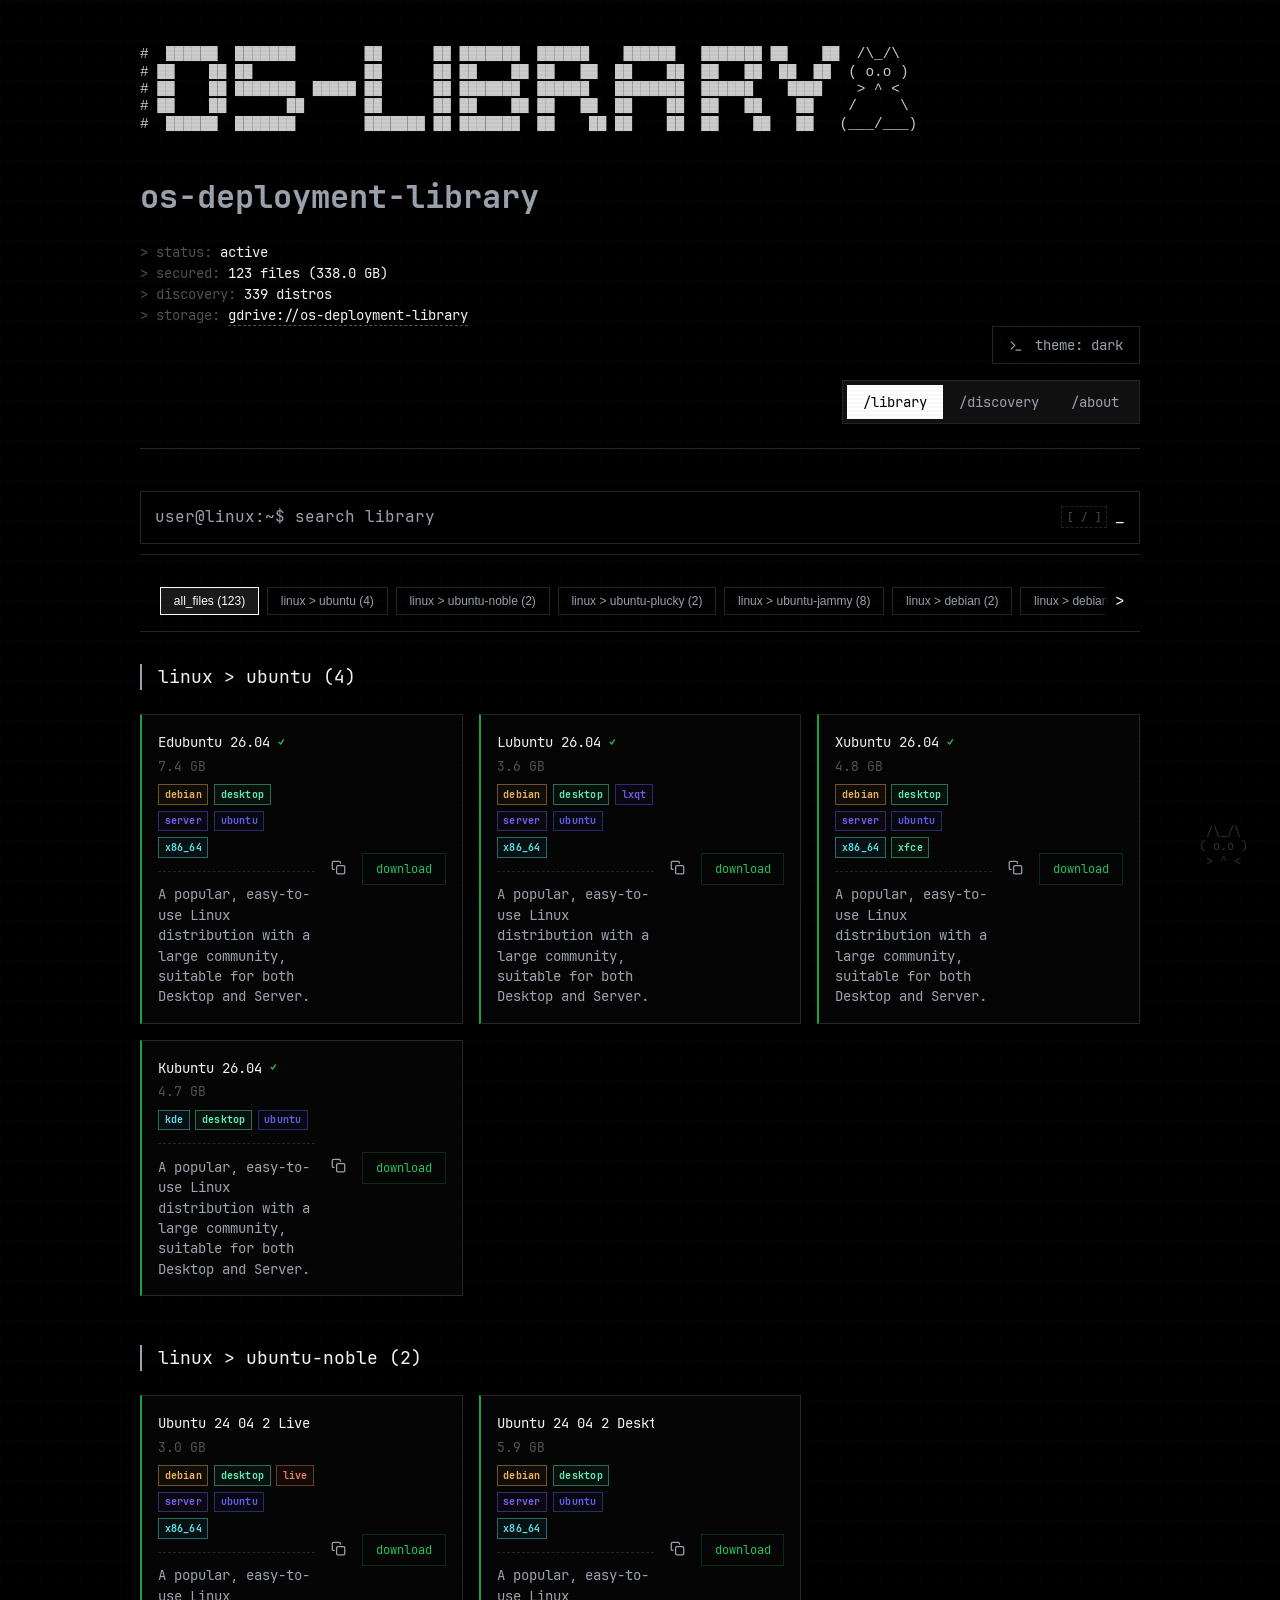
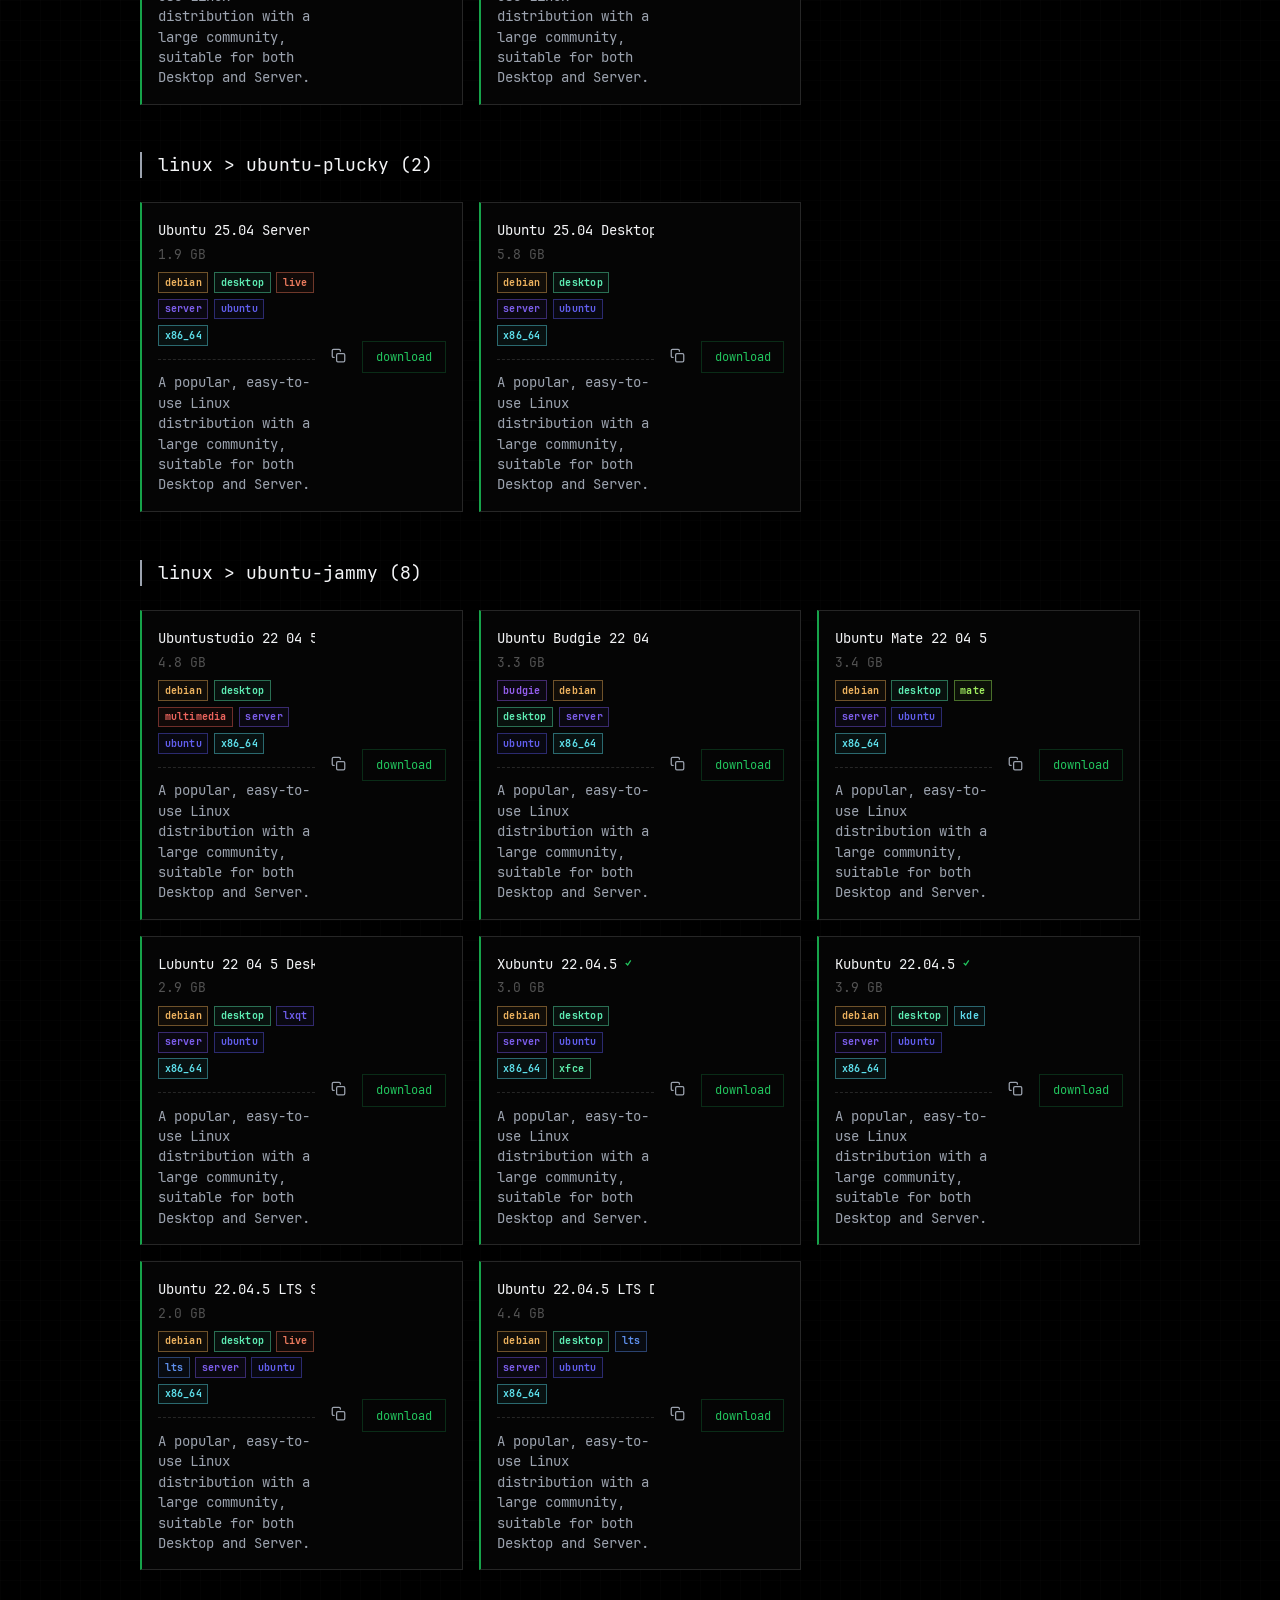
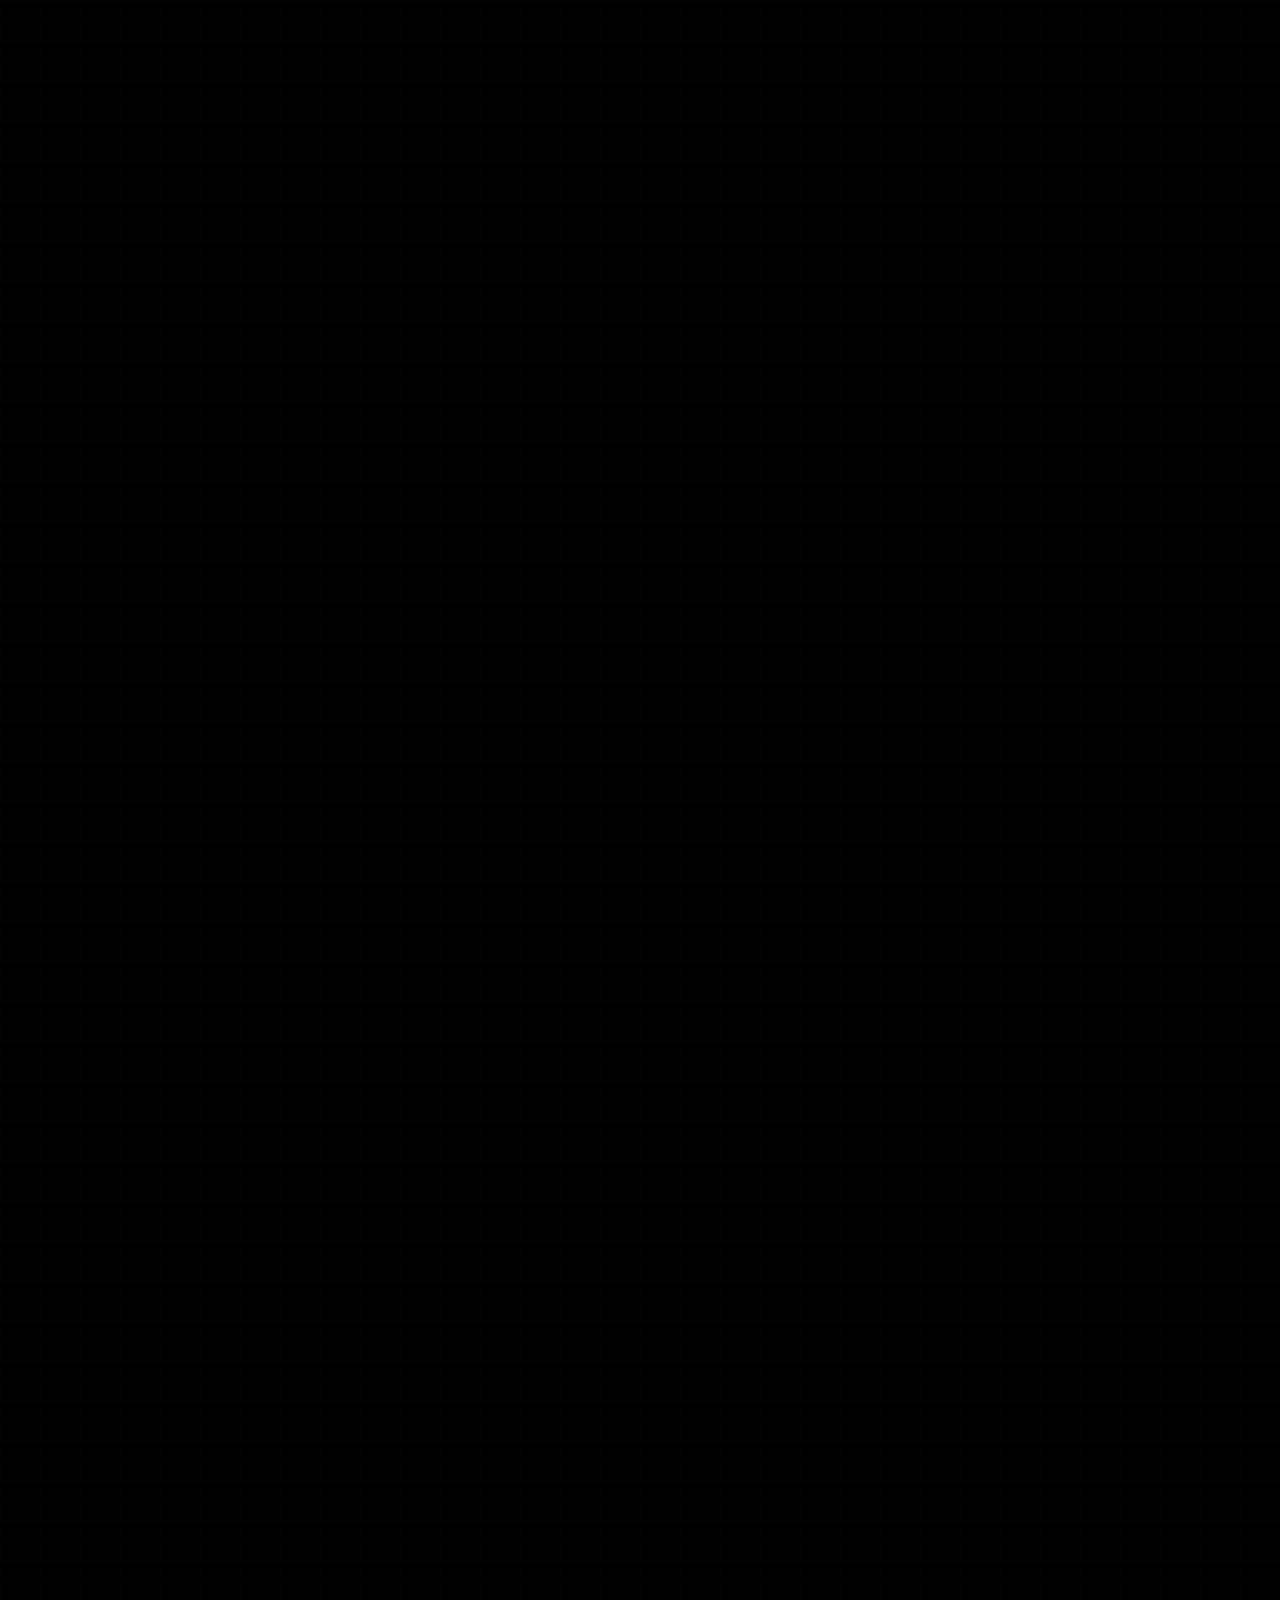
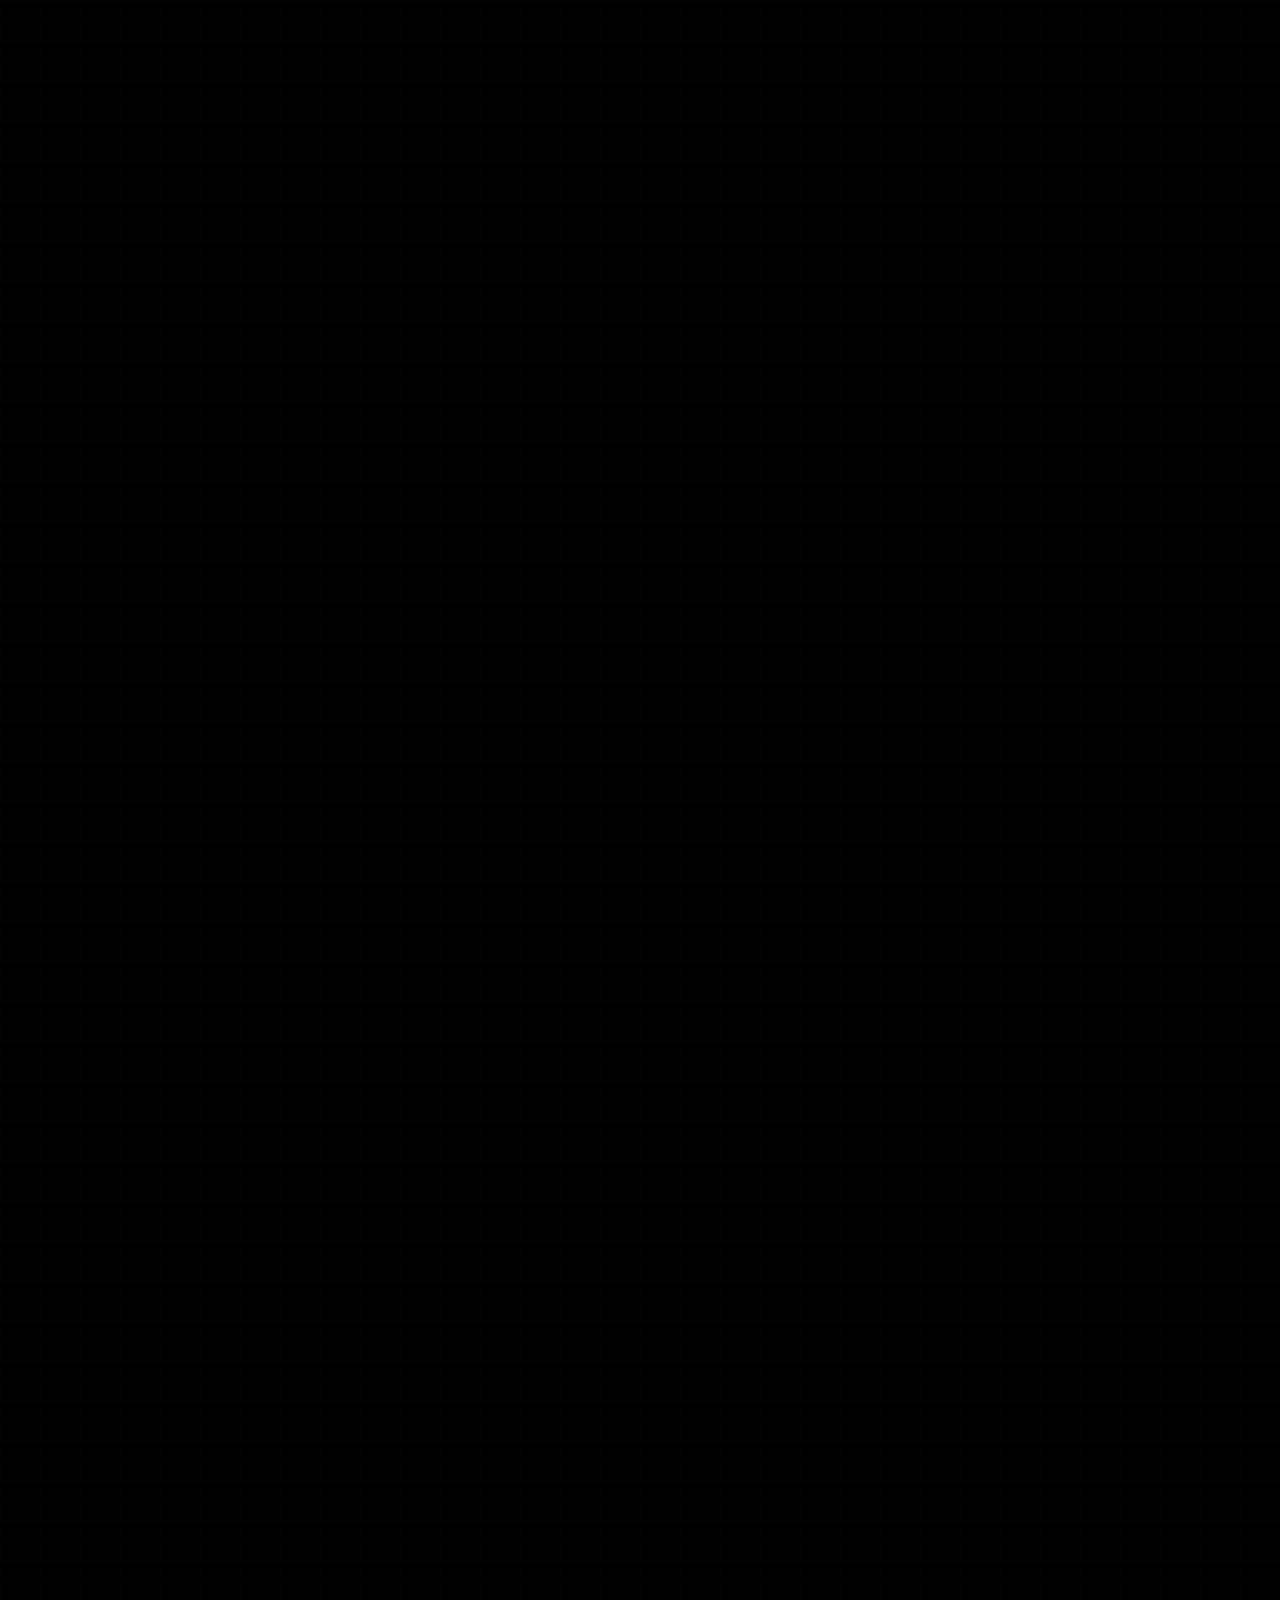
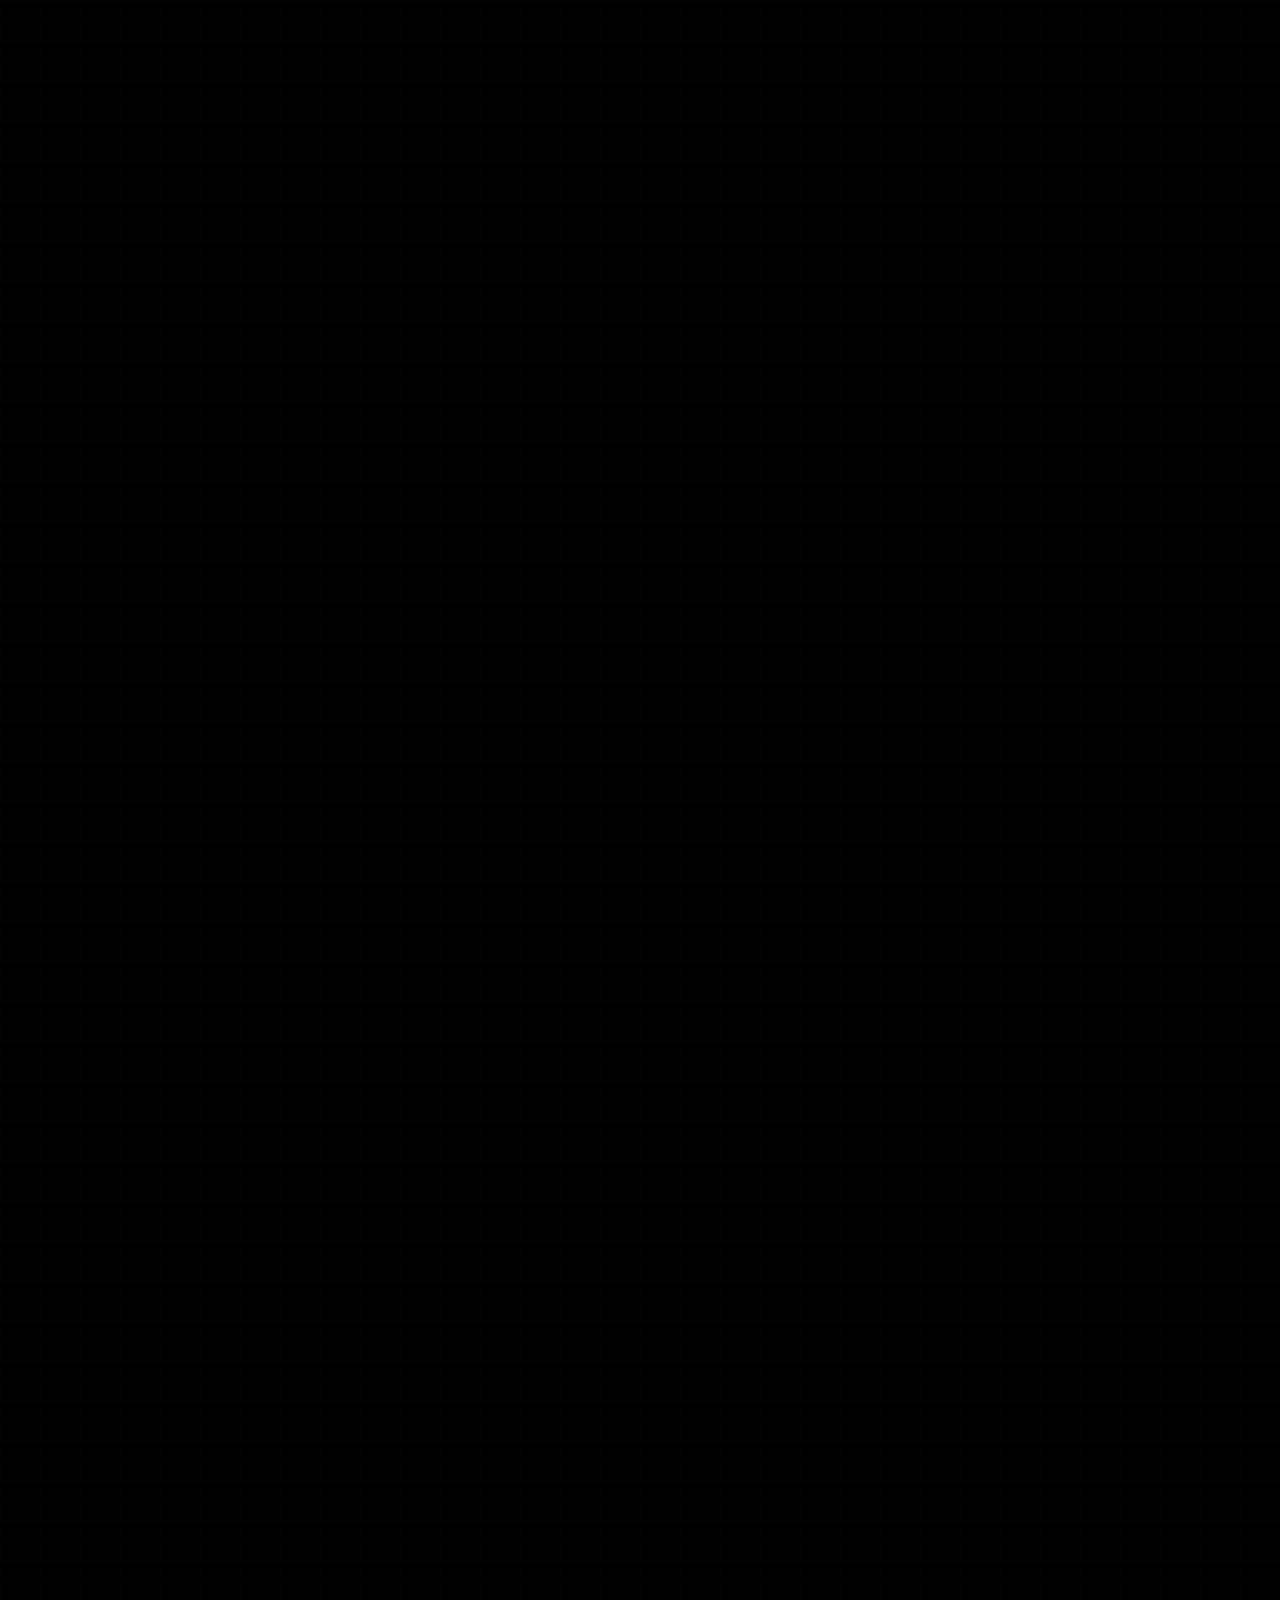
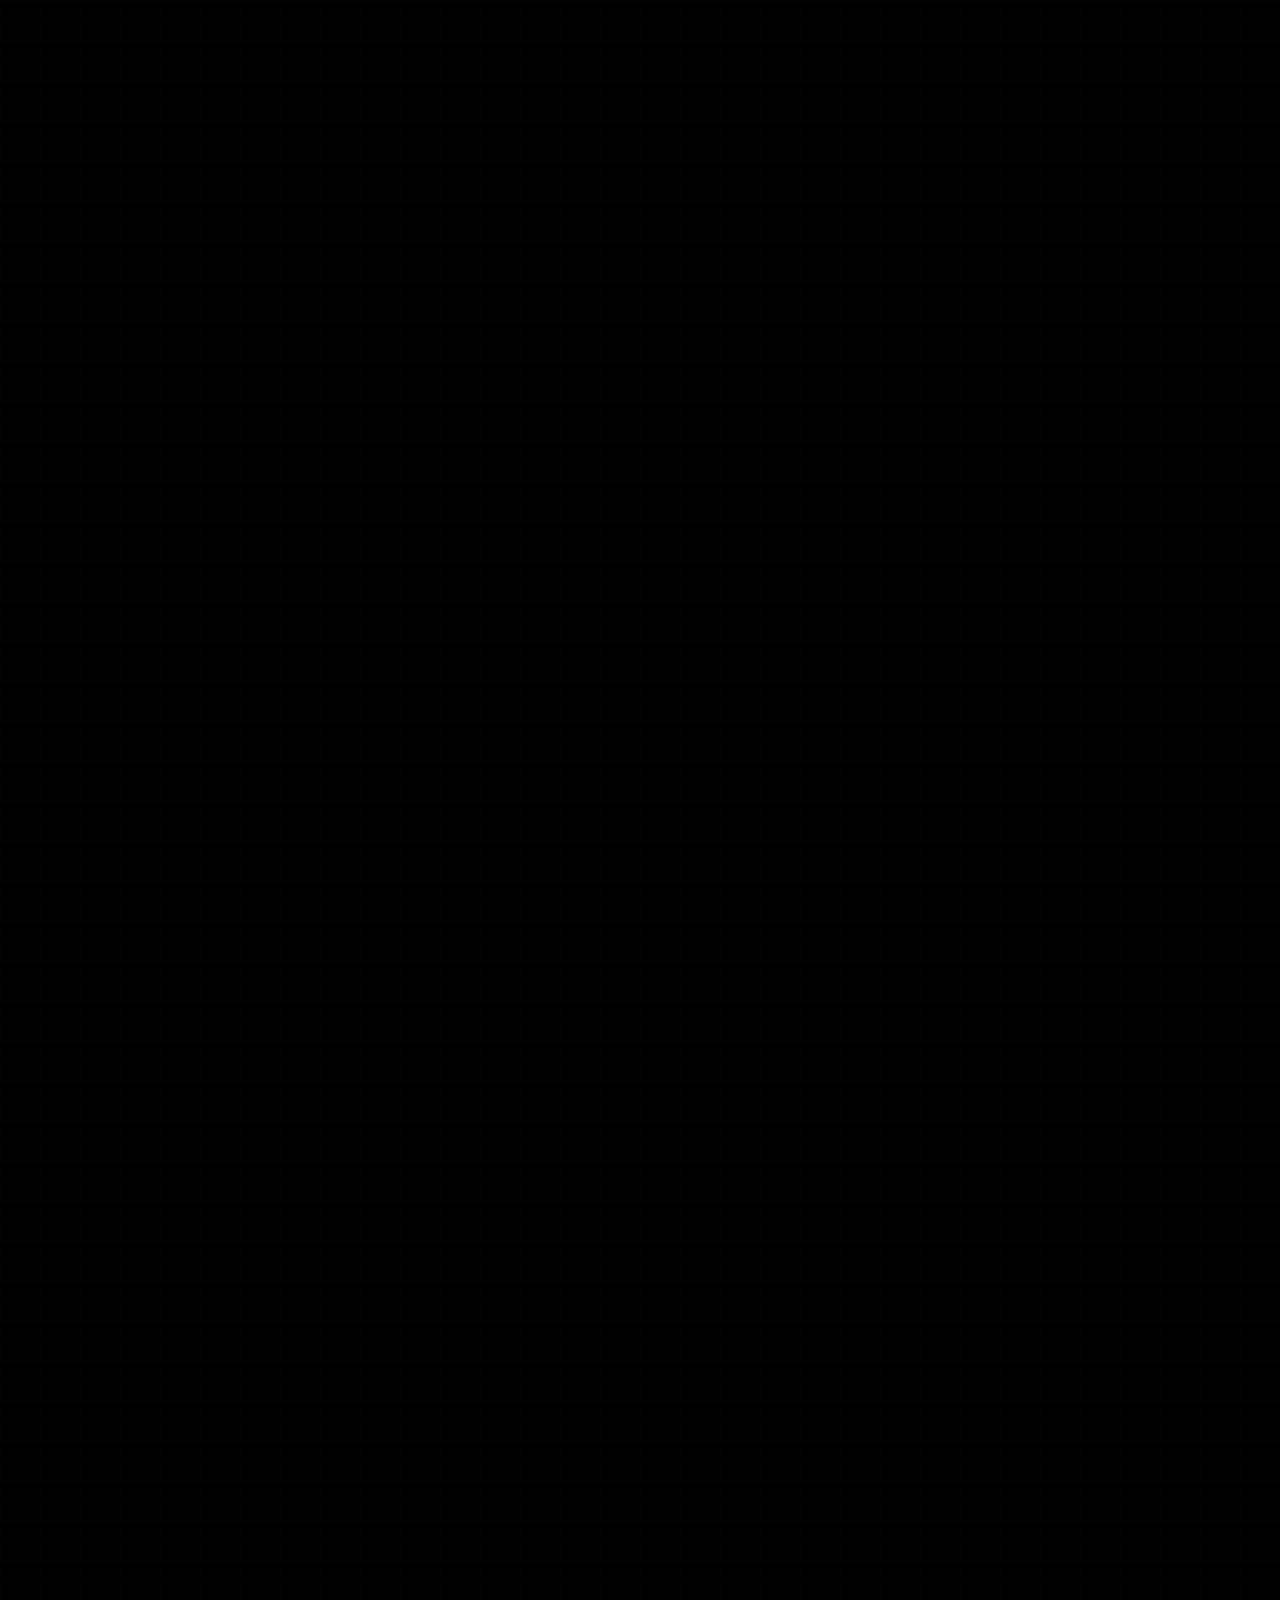
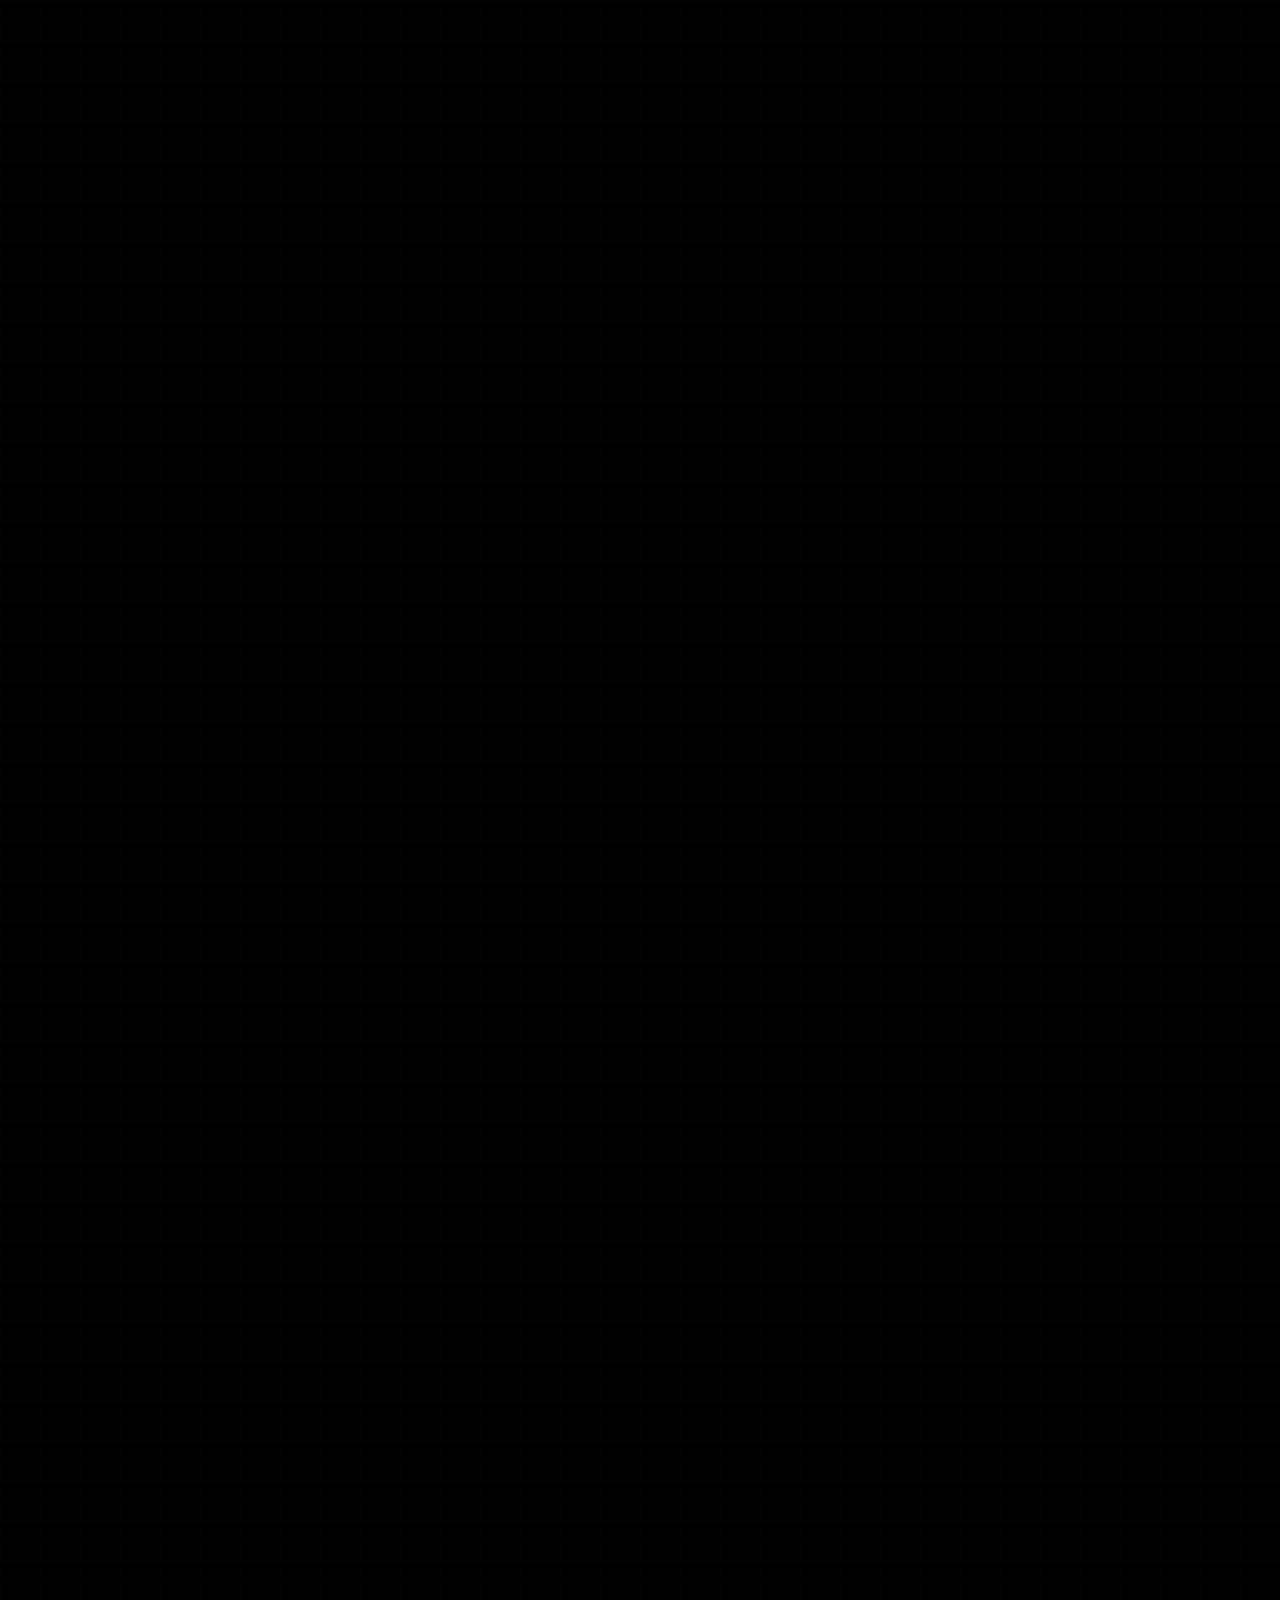
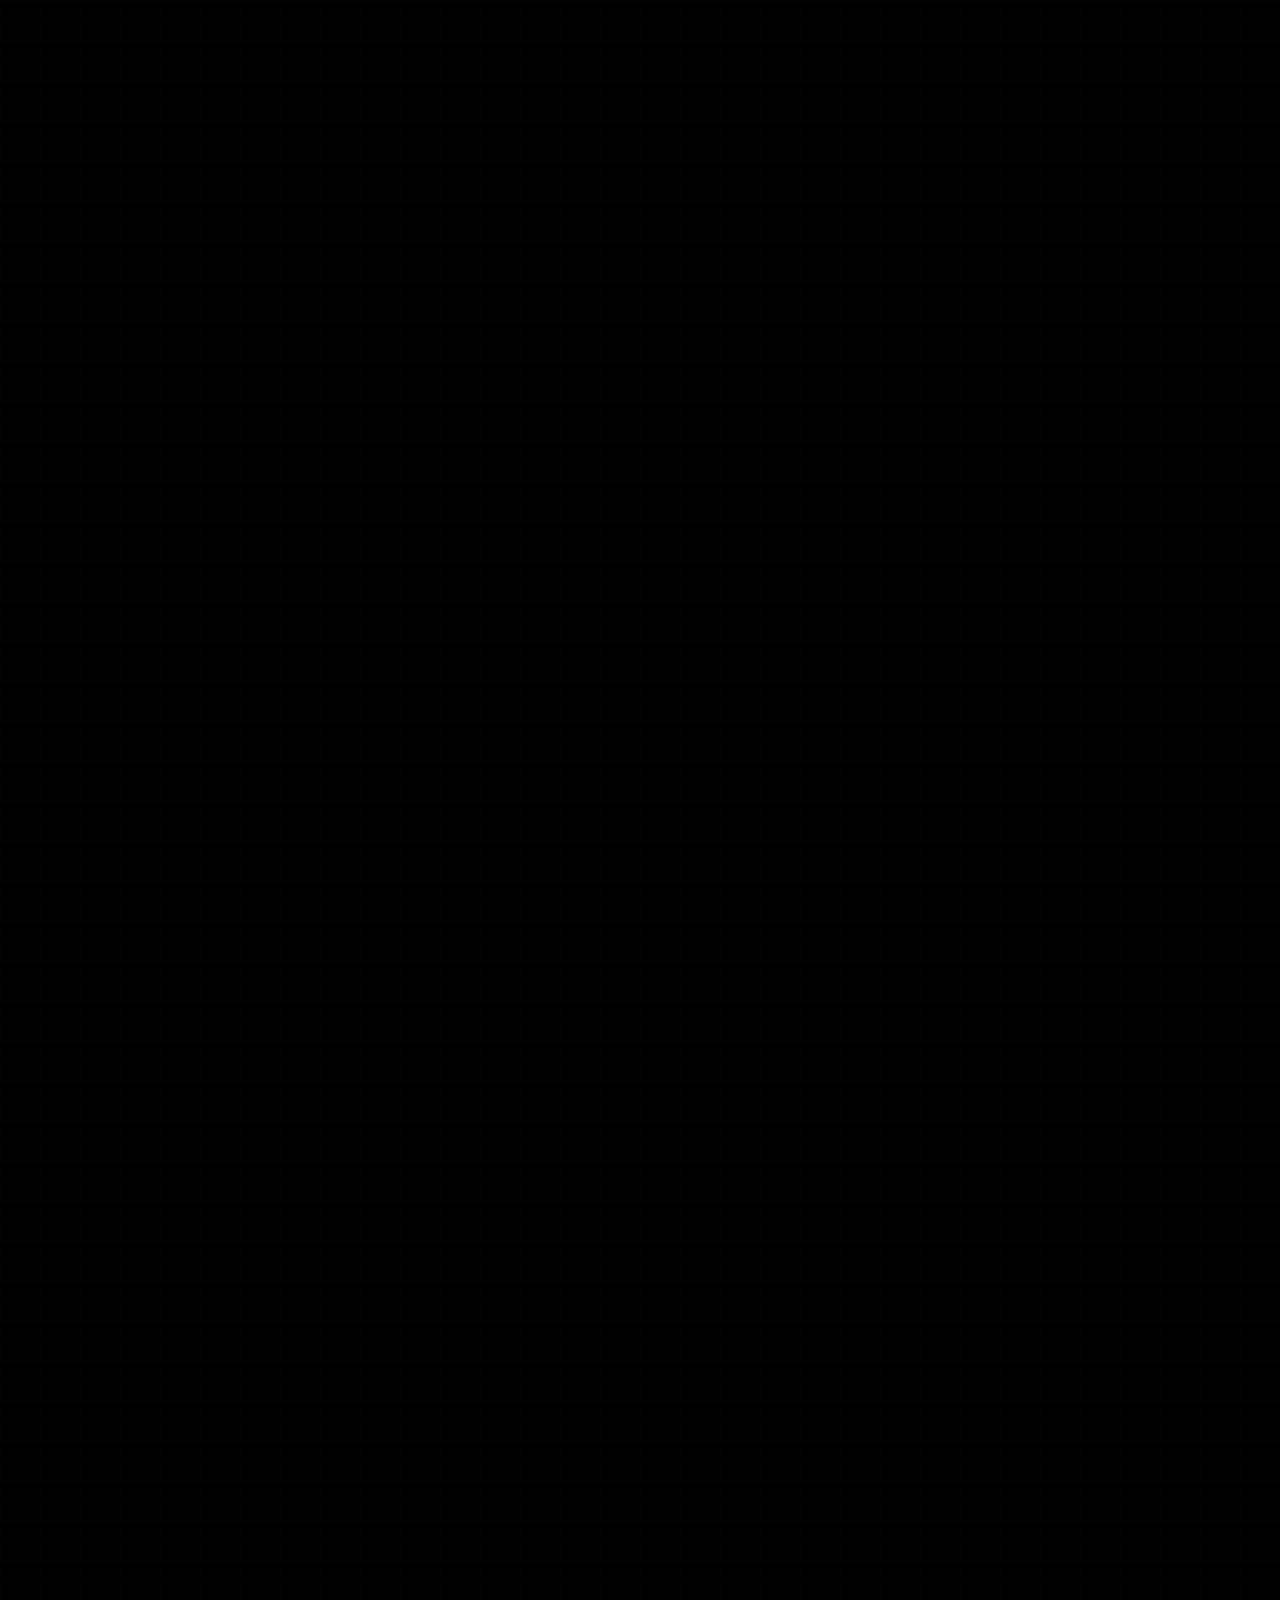
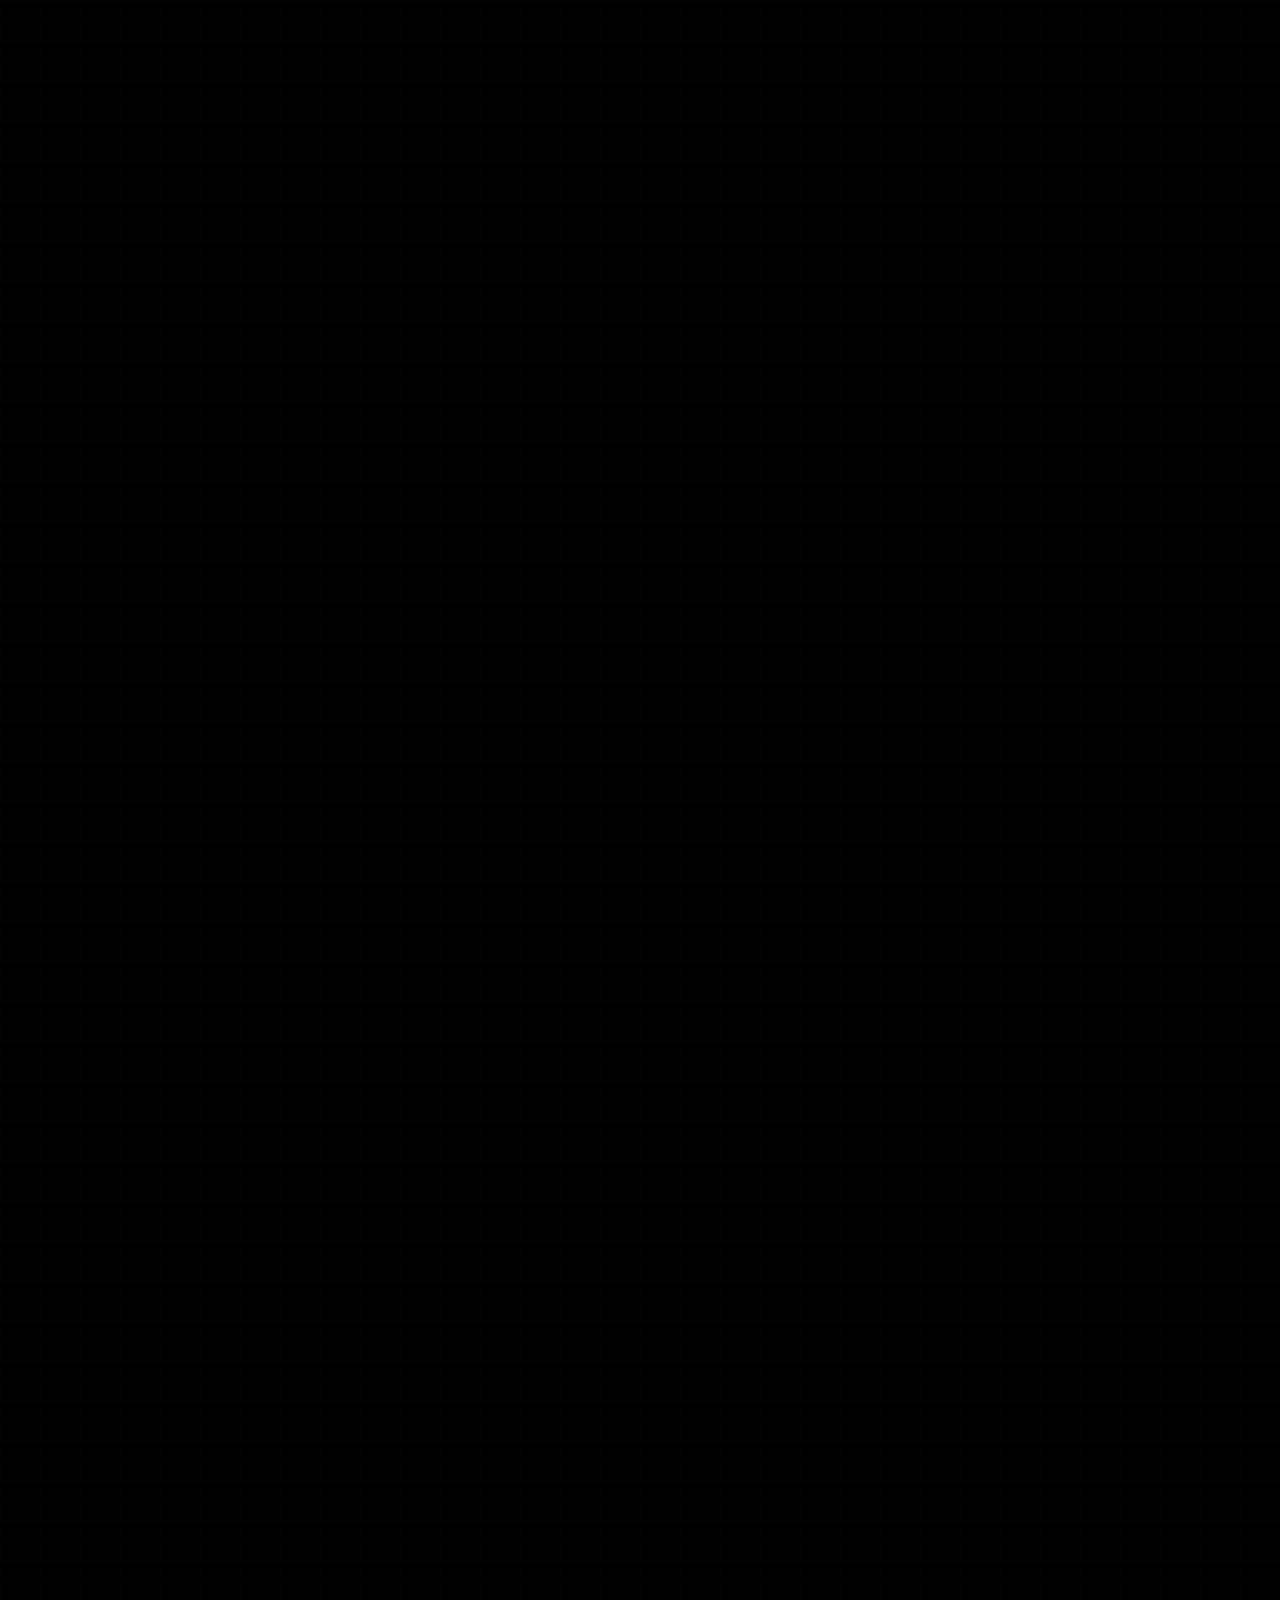
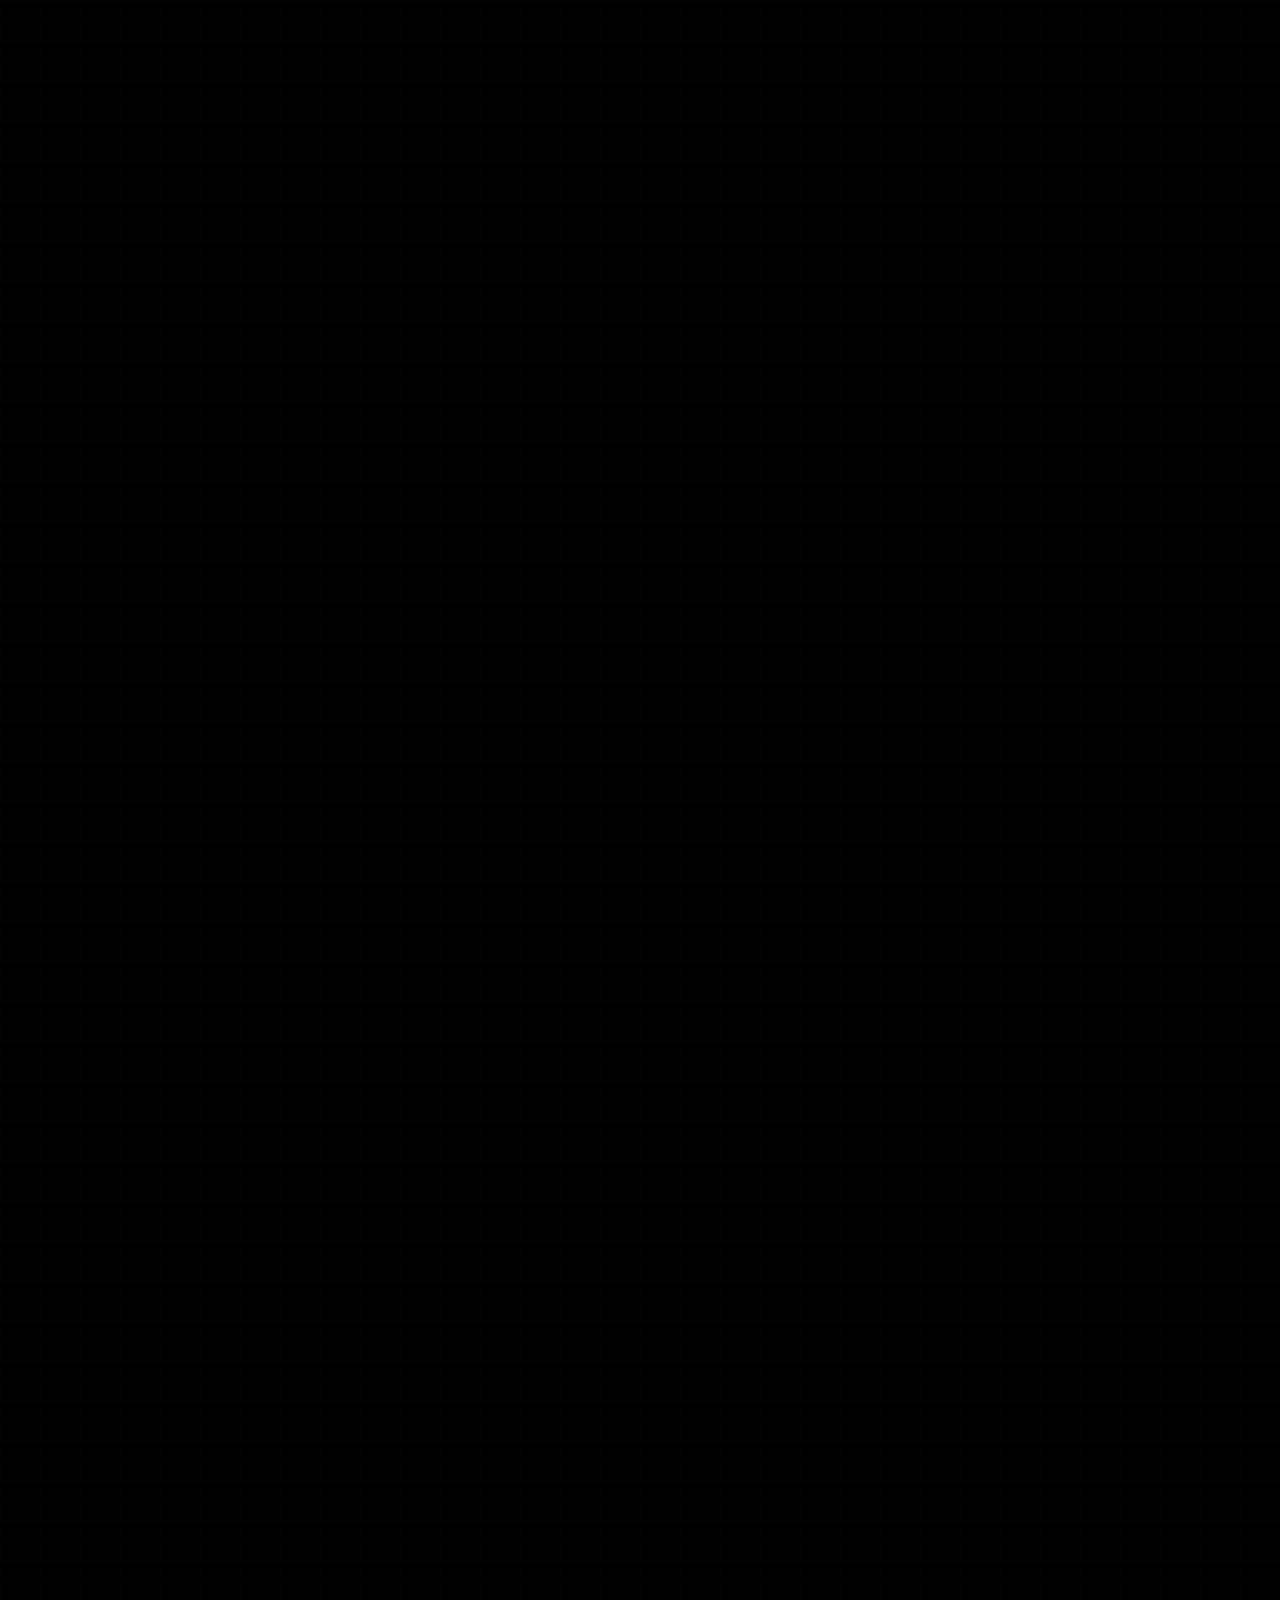
==== commit 7c3f8165: "chore(web): regenerate index page with updated OS versions and SEO metadata" ====
--- a/web/index.html
+++ b/web/index.html
@@ -4,14 +4,23 @@
 <head>
     <meta charset="UTF-8">
     <meta name="viewport" content="width=device-width, initial-scale=1.0">
-    <title>os-deployment-library</title>
+    <title>OS Deployment Library - Homelab ISO Mirrors & Directory</title>
+    <meta name="description" content="Automated ISO mirroring system for homelabs. Synchronizes daily, validates checksums, and serves popular operating system distributions directly from high-speed storage mirrors.">
+    <meta name="keywords" content="homelab, iso mirrors, os deployment, linux, debian, ubuntu, proxmox, rclone, netboot.xyz, trueNAS, bsd">
+    <meta name="author" content="tiw302">
+    
+    <!-- Open Graph / Facebook -->
+    <meta property="og:type" content="website">
+    <meta property="og:title" content="OS Deployment Library - Homelab ISO Mirrors & Directory">
+    <meta property="og:description" content="Automated ISO mirroring system for homelabs. Synchronizes, validates, and serves popular OS distributions from high-speed mirrors.">
+    
     <script>
         (function () {
             const savedTheme = localStorage.getItem('theme') || 'dark';
             document.documentElement.setAttribute('data-theme', savedTheme);
         })();
     </script>
-    <link rel="stylesheet" href="assets/style.css?v=1780230876">
+    <link rel="stylesheet" href="assets/style.css?v=1780717131">
 </head>
 
 <body>
@@ -29,7 +38,7 @@
                     <h1>os-deployment-library</h1>
                     <div class="stats">
                         &gt; status: <span class="stats-val">active</span><br>
-                        &gt; secured: <span class="stats-val">113 files (310.1 GB)</span><br>
+                        &gt; secured: <span class="stats-val">123 files (338.0 GB)</span><br>
                         &gt; discovery: <span class="stats-val">339 distros</span><br>
                         &gt; storage: <a href="https://drive.google.com/drive/folders/1B64Y44QVMlgoVm49PRk2_UvPXRzXNZ8e?usp=sharing" target="_blank" class="stats-link"
                             title="Open Google Drive folder">gdrive://os-deployment-library</a>
@@ -76,12 +85,12 @@
             <div class="nav-container">
                 <div class="scroll-arrow left-arrow" id="libArrowLeft">&lt;</div>
                 <div class="filter-nav" id="libNav">
-                    <button onclick="filterContent('lib', 'all')" class="filter-pill lib-pill active" data-target="all">all_files (113)</button><button onclick="filterContent('lib', 'lib_cat_0')" class="filter-pill lib-pill" data-target="lib_cat_0">linux > ubuntu (4)</button><button onclick="filterContent('lib', 'lib_cat_1')" class="filter-pill lib-pill" data-target="lib_cat_1">linux > ubuntu-noble (2)</button><button onclick="filterContent('lib', 'lib_cat_2')" class="filter-pill lib-pill" data-target="lib_cat_2">linux > ubuntu-plucky (2)</button><button onclick="filterContent('lib', 'lib_cat_3')" class="filter-pill lib-pill" data-target="lib_cat_3">linux > ubuntu-jammy (8)</button><button onclick="filterContent('lib', 'lib_cat_4')" class="filter-pill lib-pill" data-target="lib_cat_4">linux > debian (2)</button><button onclick="filterContent('lib', 'lib_cat_5')" class="filter-pill lib-pill" data-target="lib_cat_5">linux > debian-based (3)</button><button onclick="filterContent('lib', 'lib_cat_6')" class="filter-pill lib-pill" data-target="lib_cat_6">linux > mint (3)</button><button onclick="filterContent('lib', 'lib_cat_7')" class="filter-pill lib-pill" data-target="lib_cat_7">linux > pop-os (2)</button><button onclick="filterContent('lib', 'lib_cat_8')" class="filter-pill lib-pill" data-target="lib_cat_8">linux > arch-family (7)</button><button onclick="filterContent('lib', 'lib_cat_9')" class="filter-pill lib-pill" data-target="lib_cat_9">linux > enterprise (11)</button><button onclick="filterContent('lib', 'lib_cat_10')" class="filter-pill lib-pill" data-target="lib_cat_10">linux > server (4)</button><button onclick="filterContent('lib', 'lib_cat_11')" class="filter-pill lib-pill" data-target="lib_cat_11">linux > fedora-spins (5)</button><button onclick="filterContent('lib', 'lib_cat_12')" class="filter-pill lib-pill" data-target="lib_cat_12">linux > gaming (1)</button><button onclick="filterContent('lib', 'lib_cat_13')" class="filter-pill lib-pill" data-target="lib_cat_13">linux > security (3)</button><button onclick="filterContent('lib', 'lib_cat_14')" class="filter-pill lib-pill" data-target="lib_cat_14">linux > pentesting (1)</button><button onclick="filterContent('lib', 'lib_cat_15')" class="filter-pill lib-pill" data-target="lib_cat_15">linux > privacy (1)</button><button onclick="filterContent('lib', 'lib_cat_16')" class="filter-pill lib-pill" data-target="lib_cat_16">linux > immutable (6)</button><button onclick="filterContent('lib', 'lib_cat_17')" class="filter-pill lib-pill" data-target="lib_cat_17">linux > rolling (2)</button><button onclick="filterContent('lib', 'lib_cat_18')" class="filter-pill lib-pill" data-target="lib_cat_18">linux > lightweight (2)</button><button onclick="filterContent('lib', 'lib_cat_19')" class="filter-pill lib-pill" data-target="lib_cat_19">linux > minimal (12)</button><button onclick="filterContent('lib', 'lib_cat_20')" class="filter-pill lib-pill" data-target="lib_cat_20">homelab (1)</button><button onclick="filterContent('lib', 'lib_cat_21')" class="filter-pill lib-pill" data-target="lib_cat_21">homelab > virtualization (3)</button><button onclick="filterContent('lib', 'lib_cat_22')" class="filter-pill lib-pill" data-target="lib_cat_22">homelab > networking (1)</button><button onclick="filterContent('lib', 'lib_cat_23')" class="filter-pill lib-pill" data-target="lib_cat_23">specialized > vintage (1)</button><button onclick="filterContent('lib', 'lib_cat_24')" class="filter-pill lib-pill" data-target="lib_cat_24">specialized > containers (1)</button><button onclick="filterContent('lib', 'lib_cat_25')" class="filter-pill lib-pill" data-target="lib_cat_25">recovery > tools (2)</button><button onclick="filterContent('lib', 'lib_cat_26')" class="filter-pill lib-pill" data-target="lib_cat_26">arm > raspberry-pi (2)</button><button onclick="filterContent('lib', 'lib_cat_27')" class="filter-pill lib-pill" data-target="lib_cat_27">windows > eval (2)</button><button onclick="filterContent('lib', 'lib_cat_28')" class="filter-pill lib-pill" data-target="lib_cat_28">alternative > bsd (5)</button><button onclick="filterContent('lib', 'lib_cat_29')" class="filter-pill lib-pill" data-target="lib_cat_29">linux > desktop-env (1)</button><button onclick="filterContent('lib', 'lib_cat_30')" class="filter-pill lib-pill" data-target="lib_cat_30">linux > specialized (3)</button><button onclick="filterContent('lib', 'lib_cat_31')" class="filter-pill lib-pill" data-target="lib_cat_31">linux > office (1)</button><button onclick="filterContent('lib', 'lib_cat_32')" class="filter-pill lib-pill" data-target="lib_cat_32">linux > legacy (3)</button><button onclick="filterContent('lib', 'lib_cat_33')" class="filter-pill lib-pill" data-target="lib_cat_33">linux > experimental (2)</button><button onclick="filterContent('lib', 'lib_cat_34')" class="filter-pill lib-pill" data-target="lib_cat_34">linux > alternative-arch (1)</button><button onclick="filterContent('lib', 'lib_cat_35')" class="filter-pill lib-pill" data-target="lib_cat_35">linux > cloud (1)</button><button onclick="filterContent('lib', 'lib_cat_36')" class="filter-pill lib-pill" data-target="lib_cat_36">linux > multimedia (2)</button>
+                    <button onclick="filterContent('lib', 'all')" class="filter-pill lib-pill active" data-target="all">all_files (123)</button><button onclick="filterContent('lib', 'lib_cat_0')" class="filter-pill lib-pill" data-target="lib_cat_0">linux > ubuntu (4)</button><button onclick="filterContent('lib', 'lib_cat_1')" class="filter-pill lib-pill" data-target="lib_cat_1">linux > ubuntu-noble (2)</button><button onclick="filterContent('lib', 'lib_cat_2')" class="filter-pill lib-pill" data-target="lib_cat_2">linux > ubuntu-plucky (2)</button><button onclick="filterContent('lib', 'lib_cat_3')" class="filter-pill lib-pill" data-target="lib_cat_3">linux > ubuntu-jammy (8)</button><button onclick="filterContent('lib', 'lib_cat_4')" class="filter-pill lib-pill" data-target="lib_cat_4">linux > debian (2)</button><button onclick="filterContent('lib', 'lib_cat_5')" class="filter-pill lib-pill" data-target="lib_cat_5">linux > debian-based (3)</button><button onclick="filterContent('lib', 'lib_cat_6')" class="filter-pill lib-pill" data-target="lib_cat_6">linux > mint (3)</button><button onclick="filterContent('lib', 'lib_cat_7')" class="filter-pill lib-pill" data-target="lib_cat_7">linux > pop-os (2)</button><button onclick="filterContent('lib', 'lib_cat_8')" class="filter-pill lib-pill" data-target="lib_cat_8">linux > zorin (1)</button><button onclick="filterContent('lib', 'lib_cat_9')" class="filter-pill lib-pill" data-target="lib_cat_9">linux > arch-family (11)</button><button onclick="filterContent('lib', 'lib_cat_10')" class="filter-pill lib-pill" data-target="lib_cat_10">linux > enterprise (11)</button><button onclick="filterContent('lib', 'lib_cat_11')" class="filter-pill lib-pill" data-target="lib_cat_11">linux > server (4)</button><button onclick="filterContent('lib', 'lib_cat_12')" class="filter-pill lib-pill" data-target="lib_cat_12">linux > fedora-spins (5)</button><button onclick="filterContent('lib', 'lib_cat_13')" class="filter-pill lib-pill" data-target="lib_cat_13">linux > gaming (1)</button><button onclick="filterContent('lib', 'lib_cat_14')" class="filter-pill lib-pill" data-target="lib_cat_14">linux > security (3)</button><button onclick="filterContent('lib', 'lib_cat_15')" class="filter-pill lib-pill" data-target="lib_cat_15">linux > pentesting (1)</button><button onclick="filterContent('lib', 'lib_cat_16')" class="filter-pill lib-pill" data-target="lib_cat_16">linux > privacy (1)</button><button onclick="filterContent('lib', 'lib_cat_17')" class="filter-pill lib-pill" data-target="lib_cat_17">linux > immutable (6)</button><button onclick="filterContent('lib', 'lib_cat_18')" class="filter-pill lib-pill" data-target="lib_cat_18">linux > rolling (2)</button><button onclick="filterContent('lib', 'lib_cat_19')" class="filter-pill lib-pill" data-target="lib_cat_19">linux > lightweight (2)</button><button onclick="filterContent('lib', 'lib_cat_20')" class="filter-pill lib-pill" data-target="lib_cat_20">linux > minimal (15)</button><button onclick="filterContent('lib', 'lib_cat_21')" class="filter-pill lib-pill" data-target="lib_cat_21">homelab (1)</button><button onclick="filterContent('lib', 'lib_cat_22')" class="filter-pill lib-pill" data-target="lib_cat_22">homelab > nas (1)</button><button onclick="filterContent('lib', 'lib_cat_23')" class="filter-pill lib-pill" data-target="lib_cat_23">homelab > firewall (1)</button><button onclick="filterContent('lib', 'lib_cat_24')" class="filter-pill lib-pill" data-target="lib_cat_24">homelab > virtualization (3)</button><button onclick="filterContent('lib', 'lib_cat_25')" class="filter-pill lib-pill" data-target="lib_cat_25">homelab > networking (1)</button><button onclick="filterContent('lib', 'lib_cat_26')" class="filter-pill lib-pill" data-target="lib_cat_26">specialized > vintage (1)</button><button onclick="filterContent('lib', 'lib_cat_27')" class="filter-pill lib-pill" data-target="lib_cat_27">specialized > containers (1)</button><button onclick="filterContent('lib', 'lib_cat_28')" class="filter-pill lib-pill" data-target="lib_cat_28">recovery > tools (2)</button><button onclick="filterContent('lib', 'lib_cat_29')" class="filter-pill lib-pill" data-target="lib_cat_29">arm > raspberry-pi (2)</button><button onclick="filterContent('lib', 'lib_cat_30')" class="filter-pill lib-pill" data-target="lib_cat_30">windows > eval (2)</button><button onclick="filterContent('lib', 'lib_cat_31')" class="filter-pill lib-pill" data-target="lib_cat_31">alternative > bsd (5)</button><button onclick="filterContent('lib', 'lib_cat_32')" class="filter-pill lib-pill" data-target="lib_cat_32">linux > desktop-env (1)</button><button onclick="filterContent('lib', 'lib_cat_33')" class="filter-pill lib-pill" data-target="lib_cat_33">linux > specialized (3)</button><button onclick="filterContent('lib', 'lib_cat_34')" class="filter-pill lib-pill" data-target="lib_cat_34">linux > office (1)</button><button onclick="filterContent('lib', 'lib_cat_35')" class="filter-pill lib-pill" data-target="lib_cat_35">linux > legacy (3)</button><button onclick="filterContent('lib', 'lib_cat_36')" class="filter-pill lib-pill" data-target="lib_cat_36">linux > experimental (2)</button><button onclick="filterContent('lib', 'lib_cat_37')" class="filter-pill lib-pill" data-target="lib_cat_37">linux > alternative-arch (1)</button><button onclick="filterContent('lib', 'lib_cat_38')" class="filter-pill lib-pill" data-target="lib_cat_38">linux > cloud (1)</button><button onclick="filterContent('lib', 'lib_cat_39')" class="filter-pill lib-pill" data-target="lib_cat_39">linux > multimedia (2)</button>
                 </div>
                 <div class="scroll-arrow right-arrow" id="libArrowRight">&gt;</div>
             </div>
             <div id="librarySections">
-                <section class="category-section library-section" id="lib_cat_0"><div class="category-title">linux > ubuntu (4)</div><div class="grid"><div class="iso-card secured" data-name="edubuntu 26.04" data-details="{&quot;name&quot;: &quot;Edubuntu 26.04&quot;, &quot;developer&quot;: &quot;Canonical Ltd. / Ubuntu Community&quot;, &quot;type&quot;: &quot;Linux (Debian-based)&quot;, &quot;default_user&quot;: &quot;ubuntu (or installer setup)&quot;, &quot;docs&quot;: &quot;https://help.ubuntu.com&quot;, &quot;notes&quot;: &quot;Highly recommended for both virtualization templates and cloud-init deployments.&quot;, &quot;description&quot;: &quot;A popular, easy-to-use Linux distribution with a large community, suitable for both Desktop and Server.&quot;, &quot;tags&quot;: [&quot;debian&quot;, &quot;desktop&quot;, &quot;server&quot;, &quot;ubuntu&quot;, &quot;x86_64&quot;], &quot;filename&quot;: &quot;edubuntu-26.04-desktop-amd64.iso&quot;}"><div class="iso-info"><div class="iso-name">Edubuntu 26.04 <span class="status-secured">✓</span></div><div class="iso-size">7.4 GB</div><div class="iso-tags"><span class="tag-badge tag-debian">debian</span><span class="tag-badge tag-desktop">desktop</span><span class="tag-badge tag-server">server</span><span class="tag-badge tag-ubuntu">ubuntu</span><span class="tag-badge tag-x86_64">x86_64</span></div><div class="iso-desc">A popular, easy-to-use Linux distribution with a large community, suitable for both Desktop and Server.</div></div><div class="iso-actions"><button class="btn-copy" data-url="https://drive.google.com/uc?export=download&id=1tVZwE2jmdu4B6V6GUej3uhYYOLtUXhYF" title="Copy Link"><svg width="15" height="15" viewBox="0 0 24 24" fill="none" stroke="currentColor" stroke-width="2" stroke-linecap="round" stroke-linejoin="round"><rect x="9" y="9" width="13" height="13" rx="2" ry="2"></rect><path d="M5 15H4a2 2 0 0 1-2-2V4a2 2 0 0 1 2-2h9a2 2 0 0 1 2 2v1"></path></svg></button><a href="https://drive.google.com/uc?export=download&id=1tVZwE2jmdu4B6V6GUej3uhYYOLtUXhYF" target="_blank" class="btn-download btn-gdrive-dl">download</a></div></div><div class="iso-card secured" data-name="lubuntu 26.04" data-details="{&quot;name&quot;: &quot;Lubuntu 26.04&quot;, &quot;developer&quot;: &quot;Canonical Ltd. / Ubuntu Community&quot;, &quot;type&quot;: &quot;Linux (Debian-based)&quot;, &quot;default_user&quot;: &quot;ubuntu (or installer setup)&quot;, &quot;docs&quot;: &quot;https://help.ubuntu.com&quot;, &quot;notes&quot;: &quot;Highly recommended for both virtualization templates and cloud-init deployments.&quot;, &quot;description&quot;: &quot;A popular, easy-to-use Linux distribution with a large community, suitable for both Desktop and Server.&quot;, &quot;tags&quot;: [&quot;debian&quot;, &quot;desktop&quot;, &quot;lxqt&quot;, &quot;server&quot;, &quot;ubuntu&quot;, &quot;x86_64&quot;], &quot;filename&quot;: &quot;lubuntu-26.04-desktop-amd64.iso&quot;}"><div class="iso-info"><div class="iso-name">Lubuntu 26.04 <span class="status-secured">✓</span></div><div class="iso-size">3.6 GB</div><div class="iso-tags"><span class="tag-badge tag-debian">debian</span><span class="tag-badge tag-desktop">desktop</span><span class="tag-badge tag-lxqt">lxqt</span><span class="tag-badge tag-server">server</span><span class="tag-badge tag-ubuntu">ubuntu</span><span class="tag-badge tag-x86_64">x86_64</span></div><div class="iso-desc">A popular, easy-to-use Linux distribution with a large community, suitable for both Desktop and Server.</div></div><div class="iso-actions"><button class="btn-copy" data-url="https://drive.google.com/uc?export=download&id=1Y4P6LEXvelXuDW9NBWL6ckpPQgKLDy_Y" title="Copy Link"><svg width="15" height="15" viewBox="0 0 24 24" fill="none" stroke="currentColor" stroke-width="2" stroke-linecap="round" stroke-linejoin="round"><rect x="9" y="9" width="13" height="13" rx="2" ry="2"></rect><path d="M5 15H4a2 2 0 0 1-2-2V4a2 2 0 0 1 2-2h9a2 2 0 0 1 2 2v1"></path></svg></button><a href="https://drive.google.com/uc?export=download&id=1Y4P6LEXvelXuDW9NBWL6ckpPQgKLDy_Y" target="_blank" class="btn-download btn-gdrive-dl">download</a></div></div><div class="iso-card secured" data-name="xubuntu 26.04" data-details="{&quot;name&quot;: &quot;Xubuntu 26.04&quot;, &quot;developer&quot;: &quot;Canonical Ltd. / Ubuntu Community&quot;, &quot;type&quot;: &quot;Linux (Debian-based)&quot;, &quot;default_user&quot;: &quot;ubuntu (or installer setup)&quot;, &quot;docs&quot;: &quot;https://help.ubuntu.com&quot;, &quot;notes&quot;: &quot;Highly recommended for both virtualization templates and cloud-init deployments.&quot;, &quot;description&quot;: &quot;A popular, easy-to-use Linux distribution with a large community, suitable for both Desktop and Server.&quot;, &quot;tags&quot;: [&quot;debian&quot;, &quot;desktop&quot;, &quot;server&quot;, &quot;ubuntu&quot;, &quot;x86_64&quot;, &quot;xfce&quot;], &quot;filename&quot;: &quot;xubuntu-26.04-desktop-amd64.iso&quot;}"><div class="iso-info"><div class="iso-name">Xubuntu 26.04 <span class="status-secured">✓</span></div><div class="iso-size">4.8 GB</div><div class="iso-tags"><span class="tag-badge tag-debian">debian</span><span class="tag-badge tag-desktop">desktop</span><span class="tag-badge tag-server">server</span><span class="tag-badge tag-ubuntu">ubuntu</span><span class="tag-badge tag-x86_64">x86_64</span><span class="tag-badge tag-xfce">xfce</span></div><div class="iso-desc">A popular, easy-to-use Linux distribution with a large community, suitable for both Desktop and Server.</div></div><div class="iso-actions"><button class="btn-copy" data-url="https://drive.google.com/uc?export=download&id=1vfn_CeOB3VMW8ujcjEefvsnveqzjylFq" title="Copy Link"><svg width="15" height="15" viewBox="0 0 24 24" fill="none" stroke="currentColor" stroke-width="2" stroke-linecap="round" stroke-linejoin="round"><rect x="9" y="9" width="13" height="13" rx="2" ry="2"></rect><path d="M5 15H4a2 2 0 0 1-2-2V4a2 2 0 0 1 2-2h9a2 2 0 0 1 2 2v1"></path></svg></button><a href="https://drive.google.com/uc?export=download&id=1vfn_CeOB3VMW8ujcjEefvsnveqzjylFq" target="_blank" class="btn-download btn-gdrive-dl">download</a></div></div><div class="iso-card secured" data-name="kubuntu 26.04" data-details="{&quot;name&quot;: &quot;Kubuntu 26.04&quot;, &quot;developer&quot;: &quot;Canonical Ltd. / Ubuntu Community&quot;, &quot;type&quot;: &quot;Linux (Debian-based)&quot;, &quot;default_user&quot;: &quot;ubuntu (or installer setup)&quot;, &quot;docs&quot;: &quot;https://help.ubuntu.com&quot;, &quot;notes&quot;: &quot;Highly recommended for both virtualization templates and cloud-init deployments.&quot;, &quot;description&quot;: &quot;A popular, easy-to-use Linux distribution with a large community, suitable for both Desktop and Server.&quot;, &quot;tags&quot;: [&quot;kde&quot;, &quot;desktop&quot;, &quot;ubuntu&quot;], &quot;filename&quot;: &quot;kubuntu-26.04-desktop-amd64.iso&quot;}"><div class="iso-info"><div class="iso-name">Kubuntu 26.04 <span class="status-secured">✓</span></div><div class="iso-size">4.7 GB</div><div class="iso-tags"><span class="tag-badge tag-kde">kde</span><span class="tag-badge tag-desktop">desktop</span><span class="tag-badge tag-ubuntu">ubuntu</span></div><div class="iso-desc">A popular, easy-to-use Linux distribution with a large community, suitable for both Desktop and Server.</div></div><div class="iso-actions"><button class="btn-copy" data-url="https://drive.google.com/uc?export=download&id=1TnxT6mQSgZtOQNunX1HmWQziiQ3TvtM5" title="Copy Link"><svg width="15" height="15" viewBox="0 0 24 24" fill="none" stroke="currentColor" stroke-width="2" stroke-linecap="round" stroke-linejoin="round"><rect x="9" y="9" width="13" height="13" rx="2" ry="2"></rect><path d="M5 15H4a2 2 0 0 1-2-2V4a2 2 0 0 1 2-2h9a2 2 0 0 1 2 2v1"></path></svg></button><a href="https://drive.google.com/uc?export=download&id=1TnxT6mQSgZtOQNunX1HmWQziiQ3TvtM5" target="_blank" class="btn-download btn-gdrive-dl">download</a></div></div></div></section><section class="category-section library-section" id="lib_cat_1"><div class="category-title">linux > ubuntu-noble (2)</div><div class="grid"><div class="iso-card secured" data-name="ubuntu 24.04.2 server" data-details="{&quot;name&quot;: &quot;Ubuntu 24.04.2 Server&quot;, &quot;developer&quot;: &quot;Canonical Ltd. / Ubuntu Community&quot;, &quot;type&quot;: &quot;Linux (Debian-based)&quot;, &quot;default_user&quot;: &quot;ubuntu (or installer setup)&quot;, &quot;docs&quot;: &quot;https://ubuntu.com/server/docs&quot;, &quot;notes&quot;: &quot;Highly recommended for cloud-init and virtualization templates.&quot;, &quot;description&quot;: &quot;A popular, easy-to-use Linux distribution with a large community, suitable for both Desktop and Server.&quot;, &quot;tags&quot;: [&quot;lts&quot;, &quot;server&quot;, &quot;cloud-init&quot;], &quot;filename&quot;: &quot;ubuntu-24.04.2-live-server-amd64.iso&quot;}"><div class="iso-info"><div class="iso-name">Ubuntu 24.04.2 Server <span class="status-secured">✓</span></div><div class="iso-size">3.0 GB</div><div class="iso-tags"><span class="tag-badge tag-lts">lts</span><span class="tag-badge tag-server">server</span><span class="tag-badge tag-cloud-init">cloud-init</span></div><div class="iso-desc">A popular, easy-to-use Linux distribution with a large community, suitable for both Desktop and Server.</div></div><div class="iso-actions"><button class="btn-copy" data-url="https://drive.google.com/uc?export=download&id=1eWZzDJoms41YmyLZ4oM9LYRLKvKmwRb5" title="Copy Link"><svg width="15" height="15" viewBox="0 0 24 24" fill="none" stroke="currentColor" stroke-width="2" stroke-linecap="round" stroke-linejoin="round"><rect x="9" y="9" width="13" height="13" rx="2" ry="2"></rect><path d="M5 15H4a2 2 0 0 1-2-2V4a2 2 0 0 1 2-2h9a2 2 0 0 1 2 2v1"></path></svg></button><a href="https://drive.google.com/uc?export=download&id=1eWZzDJoms41YmyLZ4oM9LYRLKvKmwRb5" target="_blank" class="btn-download btn-gdrive-dl">download</a></div></div><div class="iso-card secured" data-name="ubuntu 24.04.2 desktop" data-details="{&quot;name&quot;: &quot;Ubuntu 24.04.2 Desktop&quot;, &quot;developer&quot;: &quot;Canonical Ltd. / Ubuntu Community&quot;, &quot;type&quot;: &quot;Linux (Debian-based)&quot;, &quot;default_user&quot;: &quot;ubuntu (or installer setup)&quot;, &quot;docs&quot;: &quot;https://ubuntu.com/tutorials&quot;, &quot;notes&quot;: &quot;Standard LTS version with GNOME Desktop environment.&quot;, &quot;description&quot;: &quot;A popular, easy-to-use Linux distribution with a large community, suitable for both Desktop and Server.&quot;, &quot;tags&quot;: [&quot;lts&quot;, &quot;desktop&quot;, &quot;standard&quot;], &quot;filename&quot;: &quot;ubuntu-24.04.2-desktop-amd64.iso&quot;}"><div class="iso-info"><div class="iso-name">Ubuntu 24.04.2 Desktop <span class="status-secured">✓</span></div><div class="iso-size">5.9 GB</div><div class="iso-tags"><span class="tag-badge tag-lts">lts</span><span class="tag-badge tag-desktop">desktop</span><span class="tag-badge tag-standard">standard</span></div><div class="iso-desc">A popular, easy-to-use Linux distribution with a large community, suitable for both Desktop and Server.</div></div><div class="iso-actions"><button class="btn-copy" data-url="https://drive.google.com/uc?export=download&id=1h22Yw4O1b8UM6PVE0TAwB7HTOeYwjk0p" title="Copy Link"><svg width="15" height="15" viewBox="0 0 24 24" fill="none" stroke="currentColor" stroke-width="2" stroke-linecap="round" stroke-linejoin="round"><rect x="9" y="9" width="13" height="13" rx="2" ry="2"></rect><path d="M5 15H4a2 2 0 0 1-2-2V4a2 2 0 0 1 2-2h9a2 2 0 0 1 2 2v1"></path></svg></button><a href="https://drive.google.com/uc?export=download&id=1h22Yw4O1b8UM6PVE0TAwB7HTOeYwjk0p" target="_blank" class="btn-download btn-gdrive-dl">download</a></div></div></div></section><section class="category-section library-section" id="lib_cat_2"><div class="category-title">linux > ubuntu-plucky (2)</div><div class="grid"><div class="iso-card secured" data-name="ubuntu 25.04 server" data-details="{&quot;name&quot;: &quot;Ubuntu 25.04 Server&quot;, &quot;developer&quot;: &quot;Canonical Ltd. / Ubuntu Community&quot;, &quot;type&quot;: &quot;Linux (Debian-based)&quot;, &quot;default_user&quot;: &quot;ubuntu (or installer setup)&quot;, &quot;docs&quot;: &quot;https://help.ubuntu.com&quot;, &quot;notes&quot;: &quot;Highly recommended for both virtualization templates and cloud-init deployments.&quot;, &quot;description&quot;: &quot;A popular, easy-to-use Linux distribution with a large community, suitable for both Desktop and Server.&quot;, &quot;tags&quot;: [&quot;debian&quot;, &quot;desktop&quot;, &quot;live&quot;, &quot;server&quot;, &quot;ubuntu&quot;, &quot;x86_64&quot;], &quot;filename&quot;: &quot;ubuntu-25.04-live-server-amd64.iso&quot;}"><div class="iso-info"><div class="iso-name">Ubuntu 25.04 Server <span class="status-secured">✓</span></div><div class="iso-size">1.9 GB</div><div class="iso-tags"><span class="tag-badge tag-debian">debian</span><span class="tag-badge tag-desktop">desktop</span><span class="tag-badge tag-live">live</span><span class="tag-badge tag-server">server</span><span class="tag-badge tag-ubuntu">ubuntu</span><span class="tag-badge tag-x86_64">x86_64</span></div><div class="iso-desc">A popular, easy-to-use Linux distribution with a large community, suitable for both Desktop and Server.</div></div><div class="iso-actions"><button class="btn-copy" data-url="https://drive.google.com/uc?export=download&id=1vTDKZp4VWoYz-t7doTnvtHAl92yhz84a" title="Copy Link"><svg width="15" height="15" viewBox="0 0 24 24" fill="none" stroke="currentColor" stroke-width="2" stroke-linecap="round" stroke-linejoin="round"><rect x="9" y="9" width="13" height="13" rx="2" ry="2"></rect><path d="M5 15H4a2 2 0 0 1-2-2V4a2 2 0 0 1 2-2h9a2 2 0 0 1 2 2v1"></path></svg></button><a href="https://drive.google.com/uc?export=download&id=1vTDKZp4VWoYz-t7doTnvtHAl92yhz84a" target="_blank" class="btn-download btn-gdrive-dl">download</a></div></div><div class="iso-card secured" data-name="ubuntu 25.04 desktop" data-details="{&quot;name&quot;: &quot;Ubuntu 25.04 Desktop&quot;, &quot;developer&quot;: &quot;Canonical Ltd. / Ubuntu Community&quot;, &quot;type&quot;: &quot;Linux (Debian-based)&quot;, &quot;default_user&quot;: &quot;ubuntu (or installer setup)&quot;, &quot;docs&quot;: &quot;https://help.ubuntu.com&quot;, &quot;notes&quot;: &quot;Highly recommended for both virtualization templates and cloud-init deployments.&quot;, &quot;description&quot;: &quot;A popular, easy-to-use Linux distribution with a large community, suitable for both Desktop and Server.&quot;, &quot;tags&quot;: [&quot;debian&quot;, &quot;desktop&quot;, &quot;server&quot;, &quot;ubuntu&quot;, &quot;x86_64&quot;], &quot;filename&quot;: &quot;ubuntu-25.04-desktop-amd64.iso&quot;}"><div class="iso-info"><div class="iso-name">Ubuntu 25.04 Desktop <span class="status-secured">✓</span></div><div class="iso-size">5.8 GB</div><div class="iso-tags"><span class="tag-badge tag-debian">debian</span><span class="tag-badge tag-desktop">desktop</span><span class="tag-badge tag-server">server</span><span class="tag-badge tag-ubuntu">ubuntu</span><span class="tag-badge tag-x86_64">x86_64</span></div><div class="iso-desc">A popular, easy-to-use Linux distribution with a large community, suitable for both Desktop and Server.</div></div><div class="iso-actions"><button class="btn-copy" data-url="https://drive.google.com/uc?export=download&id=1qCpevTgZZ2W1cmBaoAal0EV98UdG3hri" title="Copy Link"><svg width="15" height="15" viewBox="0 0 24 24" fill="none" stroke="currentColor" stroke-width="2" stroke-linecap="round" stroke-linejoin="round"><rect x="9" y="9" width="13" height="13" rx="2" ry="2"></rect><path d="M5 15H4a2 2 0 0 1-2-2V4a2 2 0 0 1 2-2h9a2 2 0 0 1 2 2v1"></path></svg></button><a href="https://drive.google.com/uc?export=download&id=1qCpevTgZZ2W1cmBaoAal0EV98UdG3hri" target="_blank" class="btn-download btn-gdrive-dl">download</a></div></div></div></section><section class="category-section library-section" id="lib_cat_3"><div class="category-title">linux > ubuntu-jammy (8)</div><div class="grid"><div class="iso-card secured" data-name="ubuntustudio 22 04 5" data-details="{&quot;name&quot;: &quot;Ubuntustudio 22 04 5&quot;, &quot;developer&quot;: &quot;Canonical Ltd. / Ubuntu Community&quot;, &quot;type&quot;: &quot;Linux (Debian-based)&quot;, &quot;default_user&quot;: &quot;ubuntu (or installer setup)&quot;, &quot;docs&quot;: &quot;https://help.ubuntu.com&quot;, &quot;notes&quot;: &quot;Highly recommended for both virtualization templates and cloud-init deployments.&quot;, &quot;description&quot;: &quot;A popular, easy-to-use Linux distribution with a large community, suitable for both Desktop and Server.&quot;, &quot;tags&quot;: [&quot;debian&quot;, &quot;desktop&quot;, &quot;multimedia&quot;, &quot;server&quot;, &quot;ubuntu&quot;, &quot;x86_64&quot;], &quot;filename&quot;: &quot;ubuntustudio-22.04.5-dvd-amd64.iso&quot;}"><div class="iso-info"><div class="iso-name">Ubuntustudio 22 04 5 <span class="status-secured">✓</span></div><div class="iso-size">4.8 GB</div><div class="iso-tags"><span class="tag-badge tag-debian">debian</span><span class="tag-badge tag-desktop">desktop</span><span class="tag-badge tag-multimedia">multimedia</span><span class="tag-badge tag-server">server</span><span class="tag-badge tag-ubuntu">ubuntu</span><span class="tag-badge tag-x86_64">x86_64</span></div><div class="iso-desc">A popular, easy-to-use Linux distribution with a large community, suitable for both Desktop and Server.</div></div><div class="iso-actions"><button class="btn-copy" data-url="https://drive.google.com/uc?export=download&id=1SqQidDCDU_3cHbsquyYhsRZwbIN96yL1" title="Copy Link"><svg width="15" height="15" viewBox="0 0 24 24" fill="none" stroke="currentColor" stroke-width="2" stroke-linecap="round" stroke-linejoin="round"><rect x="9" y="9" width="13" height="13" rx="2" ry="2"></rect><path d="M5 15H4a2 2 0 0 1-2-2V4a2 2 0 0 1 2-2h9a2 2 0 0 1 2 2v1"></path></svg></button><a href="https://drive.google.com/uc?export=download&id=1SqQidDCDU_3cHbsquyYhsRZwbIN96yL1" target="_blank" class="btn-download btn-gdrive-dl">download</a></div></div><div class="iso-card secured" data-name="ubuntu budgie 22 04 5 desktop" data-details="{&quot;name&quot;: &quot;Ubuntu Budgie 22 04 5 Desktop&quot;, &quot;developer&quot;: &quot;Canonical Ltd. / Ubuntu Community&quot;, &quot;type&quot;: &quot;Linux (Debian-based)&quot;, &quot;default_user&quot;: &quot;ubuntu (or installer setup)&quot;, &quot;docs&quot;: &quot;https://help.ubuntu.com&quot;, &quot;notes&quot;: &quot;Highly recommended for both virtualization templates and cloud-init deployments.&quot;, &quot;description&quot;: &quot;A popular, easy-to-use Linux distribution with a large community, suitable for both Desktop and Server.&quot;, &quot;tags&quot;: [&quot;budgie&quot;, &quot;debian&quot;, &quot;desktop&quot;, &quot;server&quot;, &quot;ubuntu&quot;, &quot;x86_64&quot;], &quot;filename&quot;: &quot;ubuntu-budgie-22.04.5-desktop-amd64.iso&quot;}"><div class="iso-info"><div class="iso-name">Ubuntu Budgie 22 04 5 Desktop <span class="status-secured">✓</span></div><div class="iso-size">3.3 GB</div><div class="iso-tags"><span class="tag-badge tag-budgie">budgie</span><span class="tag-badge tag-debian">debian</span><span class="tag-badge tag-desktop">desktop</span><span class="tag-badge tag-server">server</span><span class="tag-badge tag-ubuntu">ubuntu</span><span class="tag-badge tag-x86_64">x86_64</span></div><div class="iso-desc">A popular, easy-to-use Linux distribution with a large community, suitable for both Desktop and Server.</div></div><div class="iso-actions"><button class="btn-copy" data-url="https://drive.google.com/uc?export=download&id=1DzW3fSSrm8PV4vHmPo_o6Xi5ypfIFcja" title="Copy Link"><svg width="15" height="15" viewBox="0 0 24 24" fill="none" stroke="currentColor" stroke-width="2" stroke-linecap="round" stroke-linejoin="round"><rect x="9" y="9" width="13" height="13" rx="2" ry="2"></rect><path d="M5 15H4a2 2 0 0 1-2-2V4a2 2 0 0 1 2-2h9a2 2 0 0 1 2 2v1"></path></svg></button><a href="https://drive.google.com/uc?export=download&id=1DzW3fSSrm8PV4vHmPo_o6Xi5ypfIFcja" target="_blank" class="btn-download btn-gdrive-dl">download</a></div></div><div class="iso-card secured" data-name="ubuntu mate 22 04 5 desktop" data-details="{&quot;name&quot;: &quot;Ubuntu Mate 22 04 5 Desktop&quot;, &quot;developer&quot;: &quot;Canonical Ltd. / Ubuntu Community&quot;, &quot;type&quot;: &quot;Linux (Debian-based)&quot;, &quot;default_user&quot;: &quot;ubuntu (or installer setup)&quot;, &quot;docs&quot;: &quot;https://help.ubuntu.com&quot;, &quot;notes&quot;: &quot;Highly recommended for both virtualization templates and cloud-init deployments.&quot;, &quot;description&quot;: &quot;A popular, easy-to-use Linux distribution with a large community, suitable for both Desktop and Server.&quot;, &quot;tags&quot;: [&quot;debian&quot;, &quot;desktop&quot;, &quot;mate&quot;, &quot;server&quot;, &quot;ubuntu&quot;, &quot;x86_64&quot;], &quot;filename&quot;: &quot;ubuntu-mate-22.04.5-desktop-amd64.iso&quot;}"><div class="iso-info"><div class="iso-name">Ubuntu Mate 22 04 5 Desktop <span class="status-secured">✓</span></div><div class="iso-size">3.4 GB</div><div class="iso-tags"><span class="tag-badge tag-debian">debian</span><span class="tag-badge tag-desktop">desktop</span><span class="tag-badge tag-mate">mate</span><span class="tag-badge tag-server">server</span><span class="tag-badge tag-ubuntu">ubuntu</span><span class="tag-badge tag-x86_64">x86_64</span></div><div class="iso-desc">A popular, easy-to-use Linux distribution with a large community, suitable for both Desktop and Server.</div></div><div class="iso-actions"><button class="btn-copy" data-url="https://drive.google.com/uc?export=download&id=1loB8YXhADFUqFFeL5prOmnITEahHiFSB" title="Copy Link"><svg width="15" height="15" viewBox="0 0 24 24" fill="none" stroke="currentColor" stroke-width="2" stroke-linecap="round" stroke-linejoin="round"><rect x="9" y="9" width="13" height="13" rx="2" ry="2"></rect><path d="M5 15H4a2 2 0 0 1-2-2V4a2 2 0 0 1 2-2h9a2 2 0 0 1 2 2v1"></path></svg></button><a href="https://drive.google.com/uc?export=download&id=1loB8YXhADFUqFFeL5prOmnITEahHiFSB" target="_blank" class="btn-download btn-gdrive-dl">download</a></div></div><div class="iso-card secured" data-name="lubuntu 22 04 5 desktop" data-details="{&quot;name&quot;: &quot;Lubuntu 22 04 5 Desktop&quot;, &quot;developer&quot;: &quot;Canonical Ltd. / Ubuntu Community&quot;, &quot;type&quot;: &quot;Linux (Debian-based)&quot;, &quot;default_user&quot;: &quot;ubuntu (or installer setup)&quot;, &quot;docs&quot;: &quot;https://help.ubuntu.com&quot;, &quot;notes&quot;: &quot;Highly recommended for both virtualization templates and cloud-init deployments.&quot;, &quot;description&quot;: &quot;A popular, easy-to-use Linux distribution with a large community, suitable for both Desktop and Server.&quot;, &quot;tags&quot;: [&quot;debian&quot;, &quot;desktop&quot;, &quot;lxqt&quot;, &quot;server&quot;, &quot;ubuntu&quot;, &quot;x86_64&quot;], &quot;filename&quot;: &quot;lubuntu-22.04.5-desktop-amd64.iso&quot;}"><div class="iso-info"><div class="iso-name">Lubuntu 22 04 5 Desktop <span class="status-secured">✓</span></div><div class="iso-size">2.9 GB</div><div class="iso-tags"><span class="tag-badge tag-debian">debian</span><span class="tag-badge tag-desktop">desktop</span><span class="tag-badge tag-lxqt">lxqt</span><span class="tag-badge tag-server">server</span><span class="tag-badge tag-ubuntu">ubuntu</span><span class="tag-badge tag-x86_64">x86_64</span></div><div class="iso-desc">A popular, easy-to-use Linux distribution with a large community, suitable for both Desktop and Server.</div></div><div class="iso-actions"><button class="btn-copy" data-url="https://drive.google.com/uc?export=download&id=17o2lq2L9irJD_NwrVCJ6bpb0AgEoosyc" title="Copy Link"><svg width="15" height="15" viewBox="0 0 24 24" fill="none" stroke="currentColor" stroke-width="2" stroke-linecap="round" stroke-linejoin="round"><rect x="9" y="9" width="13" height="13" rx="2" ry="2"></rect><path d="M5 15H4a2 2 0 0 1-2-2V4a2 2 0 0 1 2-2h9a2 2 0 0 1 2 2v1"></path></svg></button><a href="https://drive.google.com/uc?export=download&id=17o2lq2L9irJD_NwrVCJ6bpb0AgEoosyc" target="_blank" class="btn-download btn-gdrive-dl">download</a></div></div><div class="iso-card secured" data-name="xubuntu 22.04.5" data-details="{&quot;name&quot;: &quot;Xubuntu 22.04.5&quot;, &quot;developer&quot;: &quot;Canonical Ltd. / Ubuntu Community&quot;, &quot;type&quot;: &quot;Linux (Debian-based)&quot;, &quot;default_user&quot;: &quot;ubuntu (or installer setup)&quot;, &quot;docs&quot;: &quot;https://help.ubuntu.com&quot;, &quot;notes&quot;: &quot;Highly recommended for both virtualization templates and cloud-init deployments.&quot;, &quot;description&quot;: &quot;A popular, easy-to-use Linux distribution with a large community, suitable for both Desktop and Server.&quot;, &quot;tags&quot;: [&quot;debian&quot;, &quot;desktop&quot;, &quot;server&quot;, &quot;ubuntu&quot;, &quot;x86_64&quot;, &quot;xfce&quot;], &quot;filename&quot;: &quot;xubuntu-22.04.5-desktop-amd64.iso&quot;}"><div class="iso-info"><div class="iso-name">Xubuntu 22.04.5 <span class="status-secured">✓</span></div><div class="iso-size">3.0 GB</div><div class="iso-tags"><span class="tag-badge tag-debian">debian</span><span class="tag-badge tag-desktop">desktop</span><span class="tag-badge tag-server">server</span><span class="tag-badge tag-ubuntu">ubuntu</span><span class="tag-badge tag-x86_64">x86_64</span><span class="tag-badge tag-xfce">xfce</span></div><div class="iso-desc">A popular, easy-to-use Linux distribution with a large community, suitable for both Desktop and Server.</div></div><div class="iso-actions"><button class="btn-copy" data-url="https://drive.google.com/uc?export=download&id=1zZUlPU5NJ1G40Ut-MYad0ugeTJs-ridC" title="Copy Link"><svg width="15" height="15" viewBox="0 0 24 24" fill="none" stroke="currentColor" stroke-width="2" stroke-linecap="round" stroke-linejoin="round"><rect x="9" y="9" width="13" height="13" rx="2" ry="2"></rect><path d="M5 15H4a2 2 0 0 1-2-2V4a2 2 0 0 1 2-2h9a2 2 0 0 1 2 2v1"></path></svg></button><a href="https://drive.google.com/uc?export=download&id=1zZUlPU5NJ1G40Ut-MYad0ugeTJs-ridC" target="_blank" class="btn-download btn-gdrive-dl">download</a></div></div><div class="iso-card secured" data-name="kubuntu 22.04.5" data-details="{&quot;name&quot;: &quot;Kubuntu 22.04.5&quot;, &quot;developer&quot;: &quot;Canonical Ltd. / Ubuntu Community&quot;, &quot;type&quot;: &quot;Linux (Debian-based)&quot;, &quot;default_user&quot;: &quot;ubuntu (or installer setup)&quot;, &quot;docs&quot;: &quot;https://help.ubuntu.com&quot;, &quot;notes&quot;: &quot;Highly recommended for both virtualization templates and cloud-init deployments.&quot;, &quot;description&quot;: &quot;A popular, easy-to-use Linux distribution with a large community, suitable for both Desktop and Server.&quot;, &quot;tags&quot;: [&quot;debian&quot;, &quot;desktop&quot;, &quot;kde&quot;, &quot;server&quot;, &quot;ubuntu&quot;, &quot;x86_64&quot;], &quot;filename&quot;: &quot;kubuntu-22.04.5-desktop-amd64.iso&quot;}"><div class="iso-info"><div class="iso-name">Kubuntu 22.04.5 <span class="status-secured">✓</span></div><div class="iso-size">3.9 GB</div><div class="iso-tags"><span class="tag-badge tag-debian">debian</span><span class="tag-badge tag-desktop">desktop</span><span class="tag-badge tag-kde">kde</span><span class="tag-badge tag-server">server</span><span class="tag-badge tag-ubuntu">ubuntu</span><span class="tag-badge tag-x86_64">x86_64</span></div><div class="iso-desc">A popular, easy-to-use Linux distribution with a large community, suitable for both Desktop and Server.</div></div><div class="iso-actions"><button class="btn-copy" data-url="https://drive.google.com/uc?export=download&id=1Onzutq7SBcKQ2T45zDGeq5E08fYw5jCz" title="Copy Link"><svg width="15" height="15" viewBox="0 0 24 24" fill="none" stroke="currentColor" stroke-width="2" stroke-linecap="round" stroke-linejoin="round"><rect x="9" y="9" width="13" height="13" rx="2" ry="2"></rect><path d="M5 15H4a2 2 0 0 1-2-2V4a2 2 0 0 1 2-2h9a2 2 0 0 1 2 2v1"></path></svg></button><a href="https://drive.google.com/uc?export=download&id=1Onzutq7SBcKQ2T45zDGeq5E08fYw5jCz" target="_blank" class="btn-download btn-gdrive-dl">download</a></div></div><div class="iso-card secured" data-name="ubuntu 22.04.5 lts server" data-details="{&quot;name&quot;: &quot;Ubuntu 22.04.5 LTS Server&quot;, &quot;developer&quot;: &quot;Canonical Ltd. / Ubuntu Community&quot;, &quot;type&quot;: &quot;Linux (Debian-based)&quot;, &quot;default_user&quot;: &quot;ubuntu (or installer setup)&quot;, &quot;docs&quot;: &quot;https://help.ubuntu.com&quot;, &quot;notes&quot;: &quot;Highly recommended for both virtualization templates and cloud-init deployments.&quot;, &quot;description&quot;: &quot;A popular, easy-to-use Linux distribution with a large community, suitable for both Desktop and Server.&quot;, &quot;tags&quot;: [&quot;debian&quot;, &quot;desktop&quot;, &quot;live&quot;, &quot;lts&quot;, &quot;server&quot;, &quot;ubuntu&quot;, &quot;x86_64&quot;], &quot;filename&quot;: &quot;ubuntu-22.04.5-live-server-amd64.iso&quot;}"><div class="iso-info"><div class="iso-name">Ubuntu 22.04.5 LTS Server <span class="status-secured">✓</span></div><div class="iso-size">2.0 GB</div><div class="iso-tags"><span class="tag-badge tag-debian">debian</span><span class="tag-badge tag-desktop">desktop</span><span class="tag-badge tag-live">live</span><span class="tag-badge tag-lts">lts</span><span class="tag-badge tag-server">server</span><span class="tag-badge tag-ubuntu">ubuntu</span><span class="tag-badge tag-x86_64">x86_64</span></div><div class="iso-desc">A popular, easy-to-use Linux distribution with a large community, suitable for both Desktop and Server.</div></div><div class="iso-actions"><button class="btn-copy" data-url="https://drive.google.com/uc?export=download&id=1iiE3jkiA2ZNBwaZue7ANtCnfBBOTRxST" title="Copy Link"><svg width="15" height="15" viewBox="0 0 24 24" fill="none" stroke="currentColor" stroke-width="2" stroke-linecap="round" stroke-linejoin="round"><rect x="9" y="9" width="13" height="13" rx="2" ry="2"></rect><path d="M5 15H4a2 2 0 0 1-2-2V4a2 2 0 0 1 2-2h9a2 2 0 0 1 2 2v1"></path></svg></button><a href="https://drive.google.com/uc?export=download&id=1iiE3jkiA2ZNBwaZue7ANtCnfBBOTRxST" target="_blank" class="btn-download btn-gdrive-dl">download</a></div></div><div class="iso-card secured" data-name="ubuntu 22.04.5 lts desktop" data-details="{&quot;name&quot;: &quot;Ubuntu 22.04.5 LTS Desktop&quot;, &quot;developer&quot;: &quot;Canonical Ltd. / Ubuntu Community&quot;, &quot;type&quot;: &quot;Linux (Debian-based)&quot;, &quot;default_user&quot;: &quot;ubuntu (or installer setup)&quot;, &quot;docs&quot;: &quot;https://help.ubuntu.com&quot;, &quot;notes&quot;: &quot;Highly recommended for both virtualization templates and cloud-init deployments.&quot;, &quot;description&quot;: &quot;A popular, easy-to-use Linux distribution with a large community, suitable for both Desktop and Server.&quot;, &quot;tags&quot;: [&quot;debian&quot;, &quot;desktop&quot;, &quot;lts&quot;, &quot;server&quot;, &quot;ubuntu&quot;, &quot;x86_64&quot;], &quot;filename&quot;: &quot;ubuntu-22.04.5-desktop-amd64.iso&quot;}"><div class="iso-info"><div class="iso-name">Ubuntu 22.04.5 LTS Desktop <span class="status-secured">✓</span></div><div class="iso-size">4.4 GB</div><div class="iso-tags"><span class="tag-badge tag-debian">debian</span><span class="tag-badge tag-desktop">desktop</span><span class="tag-badge tag-lts">lts</span><span class="tag-badge tag-server">server</span><span class="tag-badge tag-ubuntu">ubuntu</span><span class="tag-badge tag-x86_64">x86_64</span></div><div class="iso-desc">A popular, easy-to-use Linux distribution with a large community, suitable for both Desktop and Server.</div></div><div class="iso-actions"><button class="btn-copy" data-url="https://drive.google.com/uc?export=download&id=1oZ40gz3vW731prhHpFfDyF8-1ZMlX1UG" title="Copy Link"><svg width="15" height="15" viewBox="0 0 24 24" fill="none" stroke="currentColor" stroke-width="2" stroke-linecap="round" stroke-linejoin="round"><rect x="9" y="9" width="13" height="13" rx="2" ry="2"></rect><path d="M5 15H4a2 2 0 0 1-2-2V4a2 2 0 0 1 2-2h9a2 2 0 0 1 2 2v1"></path></svg></button><a href="https://drive.google.com/uc?export=download&id=1oZ40gz3vW731prhHpFfDyF8-1ZMlX1UG" target="_blank" class="btn-download btn-gdrive-dl">download</a></div></div></div></section><section class="category-section library-section" id="lib_cat_4"><div class="category-title">linux > debian (2)</div><div class="grid"><div class="iso-card secured" data-name="debian 13.5 trixie netinst" data-details="{&quot;name&quot;: &quot;Debian 13.5 Trixie Netinst&quot;, &quot;developer&quot;: &quot;The Debian Project&quot;, &quot;type&quot;: &quot;Linux (Independent/Upstream)&quot;, &quot;default_user&quot;: &quot;root / user (defined during setup)&quot;, &quot;docs&quot;: &quot;https://www.debian.org/releases/trixie/&quot;, &quot;notes&quot;: &quot;Minimal network installer. Requires active internet connection during installation.&quot;, &quot;description&quot;: &quot;A highly stable and secure Linux distribution, serving as the upstream for Ubuntu.&quot;, &quot;tags&quot;: [&quot;stable&quot;, &quot;minimal&quot;, &quot;netinst&quot;], &quot;filename&quot;: &quot;debian-13.5.0-amd64-netinst.iso&quot;}"><div class="iso-info"><div class="iso-name">Debian 13.5 Trixie Netinst <span class="status-secured">✓</span></div><div class="iso-size">755.0 MB</div><div class="iso-tags"><span class="tag-badge tag-stable">stable</span><span class="tag-badge tag-minimal">minimal</span><span class="tag-badge tag-netinst">netinst</span></div><div class="iso-desc">A highly stable and secure Linux distribution, serving as the upstream for Ubuntu.</div></div><div class="iso-actions"><button class="btn-copy" data-url="https://drive.google.com/uc?export=download&id=1KLy8TvaD2Q0VA5boabqmdkuNct2Znmad" title="Copy Link"><svg width="15" height="15" viewBox="0 0 24 24" fill="none" stroke="currentColor" stroke-width="2" stroke-linecap="round" stroke-linejoin="round"><rect x="9" y="9" width="13" height="13" rx="2" ry="2"></rect><path d="M5 15H4a2 2 0 0 1-2-2V4a2 2 0 0 1 2-2h9a2 2 0 0 1 2 2v1"></path></svg></button><a href="https://drive.google.com/uc?export=download&id=1KLy8TvaD2Q0VA5boabqmdkuNct2Znmad" target="_blank" class="btn-download btn-gdrive-dl">download</a></div></div><div class="iso-card secured" data-name="debian 13 4 0 netinst" data-details="{&quot;name&quot;: &quot;Debian 13 4 0 Netinst&quot;, &quot;developer&quot;: &quot;The Debian Project&quot;, &quot;type&quot;: &quot;Linux (Independent/Upstream)&quot;, &quot;default_user&quot;: &quot;root / user (defined during setup)&quot;, &quot;docs&quot;: &quot;https://www.debian.org/doc/&quot;, &quot;notes&quot;: &quot;The bedrock of stability. Excellent choice for production servers and Proxmox LXC containers.&quot;, &quot;description&quot;: &quot;A highly stable and secure Linux distribution, serving as the upstream for Ubuntu.&quot;, &quot;tags&quot;: [&quot;debian&quot;, &quot;netinst&quot;, &quot;ubuntu&quot;, &quot;x86_64&quot;], &quot;filename&quot;: &quot;debian-13.4.0-amd64-netinst.iso&quot;}"><div class="iso-info"><div class="iso-name">Debian 13 4 0 Netinst <span class="status-secured">✓</span></div><div class="iso-size">754.0 MB</div><div class="iso-tags"><span class="tag-badge tag-debian">debian</span><span class="tag-badge tag-netinst">netinst</span><span class="tag-badge tag-ubuntu">ubuntu</span><span class="tag-badge tag-x86_64">x86_64</span></div><div class="iso-desc">A highly stable and secure Linux distribution, serving as the upstream for Ubuntu.</div></div><div class="iso-actions"><button class="btn-copy" data-url="https://drive.google.com/uc?export=download&id=1REdaxkzsglavBClfPwL1I0yOEtFi6hGD" title="Copy Link"><svg width="15" height="15" viewBox="0 0 24 24" fill="none" stroke="currentColor" stroke-width="2" stroke-linecap="round" stroke-linejoin="round"><rect x="9" y="9" width="13" height="13" rx="2" ry="2"></rect><path d="M5 15H4a2 2 0 0 1-2-2V4a2 2 0 0 1 2-2h9a2 2 0 0 1 2 2v1"></path></svg></button><a href="https://drive.google.com/uc?export=download&id=1REdaxkzsglavBClfPwL1I0yOEtFi6hGD" target="_blank" class="btn-download btn-gdrive-dl">download</a></div></div></div></section><section class="category-section library-section" id="lib_cat_5"><div class="category-title">linux > debian-based (3)</div><div class="grid"><div class="iso-card secured" data-name="kde neon user current" data-details="{&quot;name&quot;: &quot;KDE Neon User Current&quot;, &quot;developer&quot;: &quot;Community / Open Source&quot;, &quot;type&quot;: &quot;Operating System Image&quot;, &quot;default_user&quot;: &quot;Configured during installation&quot;, &quot;docs&quot;: &quot;https://www.google.com&quot;, &quot;notes&quot;: &quot;Standard bootable media for physical or virtual machines.&quot;, &quot;description&quot;: &quot;A bootable operating system or software image ready for deployment.&quot;, &quot;tags&quot;: [&quot;debian&quot;, &quot;kde&quot;, &quot;neon&quot;, &quot;ubuntu&quot;], &quot;filename&quot;: &quot;neon-user-current.iso&quot;}"><div class="iso-info"><div class="iso-name">KDE Neon User Current <span class="status-secured">✓</span></div><div class="iso-size">3.0 GB</div><div class="iso-tags"><span class="tag-badge tag-debian">debian</span><span class="tag-badge tag-kde">kde</span><span class="tag-badge tag-neon">neon</span><span class="tag-badge tag-ubuntu">ubuntu</span></div><div class="iso-desc">A bootable operating system or software image ready for deployment.</div></div><div class="iso-actions"><button class="btn-copy" data-url="https://drive.google.com/uc?export=download&id=1tu0K2yZVMQxdB0DghxWWdYRNY3OzZXQZ" title="Copy Link"><svg width="15" height="15" viewBox="0 0 24 24" fill="none" stroke="currentColor" stroke-width="2" stroke-linecap="round" stroke-linejoin="round"><rect x="9" y="9" width="13" height="13" rx="2" ry="2"></rect><path d="M5 15H4a2 2 0 0 1-2-2V4a2 2 0 0 1 2-2h9a2 2 0 0 1 2 2v1"></path></svg></button><a href="https://drive.google.com/uc?export=download&id=1tu0K2yZVMQxdB0DghxWWdYRNY3OzZXQZ" target="_blank" class="btn-download btn-gdrive-dl">download</a></div></div><div class="iso-card secured" data-name="pop os 22 04 nvidia 42" data-details="{&quot;name&quot;: &quot;Pop Os 22 04 Nvidia 42&quot;, &quot;developer&quot;: &quot;Community / Open Source&quot;, &quot;type&quot;: &quot;Operating System Image&quot;, &quot;default_user&quot;: &quot;Configured during installation&quot;, &quot;docs&quot;: &quot;https://www.google.com&quot;, &quot;notes&quot;: &quot;Standard bootable media for physical or virtual machines.&quot;, &quot;description&quot;: &quot;A bootable operating system or software image ready for deployment.&quot;, &quot;tags&quot;: [&quot;debian&quot;, &quot;nvidia&quot;, &quot;pop-os&quot;, &quot;ubuntu&quot;, &quot;x86_64&quot;], &quot;filename&quot;: &quot;pop-os_22.04_amd64_nvidia_42.iso&quot;}"><div class="iso-info"><div class="iso-name">Pop Os 22 04 Nvidia 42 <span class="status-secured">✓</span></div><div class="iso-size">2.9 GB</div><div class="iso-tags"><span class="tag-badge tag-debian">debian</span><span class="tag-badge tag-nvidia">nvidia</span><span class="tag-badge tag-pop-os">pop-os</span><span class="tag-badge tag-ubuntu">ubuntu</span><span class="tag-badge tag-x86_64">x86_64</span></div><div class="iso-desc">A bootable operating system or software image ready for deployment.</div></div><div class="iso-actions"><button class="btn-copy" data-url="https://drive.google.com/uc?export=download&id=1JsYskHVC7Z6Xq-Neh_nmMhVDmvwBMg8A" title="Copy Link"><svg width="15" height="15" viewBox="0 0 24 24" fill="none" stroke="currentColor" stroke-width="2" stroke-linecap="round" stroke-linejoin="round"><rect x="9" y="9" width="13" height="13" rx="2" ry="2"></rect><path d="M5 15H4a2 2 0 0 1-2-2V4a2 2 0 0 1 2-2h9a2 2 0 0 1 2 2v1"></path></svg></button><a href="https://drive.google.com/uc?export=download&id=1JsYskHVC7Z6Xq-Neh_nmMhVDmvwBMg8A" target="_blank" class="btn-download btn-gdrive-dl">download</a></div></div><div class="iso-card secured" data-name="pop os 22 04 intel 42" data-details="{&quot;name&quot;: &quot;Pop Os 22 04 Intel 42&quot;, &quot;developer&quot;: &quot;Community / Open Source&quot;, &quot;type&quot;: &quot;Operating System Image&quot;, &quot;default_user&quot;: &quot;Configured during installation&quot;, &quot;docs&quot;: &quot;https://www.google.com&quot;, &quot;notes&quot;: &quot;Standard bootable media for physical or virtual machines.&quot;, &quot;description&quot;: &quot;A bootable operating system or software image ready for deployment.&quot;, &quot;tags&quot;: [&quot;debian&quot;, &quot;pop-os&quot;, &quot;ubuntu&quot;, &quot;x86_64&quot;], &quot;filename&quot;: &quot;pop-os_22.04_amd64_intel_42.iso&quot;}"><div class="iso-info"><div class="iso-name">Pop Os 22 04 Intel 42 <span class="status-secured">✓</span></div><div class="iso-size">2.5 GB</div><div class="iso-tags"><span class="tag-badge tag-debian">debian</span><span class="tag-badge tag-pop-os">pop-os</span><span class="tag-badge tag-ubuntu">ubuntu</span><span class="tag-badge tag-x86_64">x86_64</span></div><div class="iso-desc">A bootable operating system or software image ready for deployment.</div></div><div class="iso-actions"><button class="btn-copy" data-url="https://drive.google.com/uc?export=download&id=1ce7EhOIiij57iQMkIMJU3xaBCpF_bX-A" title="Copy Link"><svg width="15" height="15" viewBox="0 0 24 24" fill="none" stroke="currentColor" stroke-width="2" stroke-linecap="round" stroke-linejoin="round"><rect x="9" y="9" width="13" height="13" rx="2" ry="2"></rect><path d="M5 15H4a2 2 0 0 1-2-2V4a2 2 0 0 1 2-2h9a2 2 0 0 1 2 2v1"></path></svg></button><a href="https://drive.google.com/uc?export=download&id=1ce7EhOIiij57iQMkIMJU3xaBCpF_bX-A" target="_blank" class="btn-download btn-gdrive-dl">download</a></div></div></div></section><section class="category-section library-section" id="lib_cat_6"><div class="category-title">linux > mint (3)</div><div class="grid"><div class="iso-card secured" data-name="linux mint 22.3 mate" data-details="{&quot;name&quot;: &quot;Linux Mint 22.3 MATE&quot;, &quot;developer&quot;: &quot;Community / Open Source&quot;, &quot;type&quot;: &quot;Operating System Image&quot;, &quot;default_user&quot;: &quot;Configured during installation&quot;, &quot;docs&quot;: &quot;https://www.google.com&quot;, &quot;notes&quot;: &quot;Standard bootable media for physical or virtual machines.&quot;, &quot;description&quot;: &quot;A bootable operating system or software image ready for deployment.&quot;, &quot;tags&quot;: [&quot;lts&quot;, &quot;desktop&quot;, &quot;mate&quot;, &quot;ubuntu&quot;, &quot;debian&quot;], &quot;filename&quot;: &quot;linuxmint-22.3-mate-64bit.iso&quot;}"><div class="iso-info"><div class="iso-name">Linux Mint 22.3 MATE <span class="status-secured">✓</span></div><div class="iso-size">2.9 GB</div><div class="iso-tags"><span class="tag-badge tag-lts">lts</span><span class="tag-badge tag-desktop">desktop</span><span class="tag-badge tag-mate">mate</span><span class="tag-badge tag-ubuntu">ubuntu</span><span class="tag-badge tag-debian">debian</span></div><div class="iso-desc">A bootable operating system or software image ready for deployment.</div></div><div class="iso-actions"><button class="btn-copy" data-url="https://drive.google.com/uc?export=download&id=1JBjXUYeKjs0rNrccvuQDOXs9w2-3NPlS" title="Copy Link"><svg width="15" height="15" viewBox="0 0 24 24" fill="none" stroke="currentColor" stroke-width="2" stroke-linecap="round" stroke-linejoin="round"><rect x="9" y="9" width="13" height="13" rx="2" ry="2"></rect><path d="M5 15H4a2 2 0 0 1-2-2V4a2 2 0 0 1 2-2h9a2 2 0 0 1 2 2v1"></path></svg></button><a href="https://drive.google.com/uc?export=download&id=1JBjXUYeKjs0rNrccvuQDOXs9w2-3NPlS" target="_blank" class="btn-download btn-gdrive-dl">download</a></div></div><div class="iso-card secured" data-name="linux mint 22.3 xfce" data-details="{&quot;name&quot;: &quot;Linux Mint 22.3 XFCE&quot;, &quot;developer&quot;: &quot;Community / Open Source&quot;, &quot;type&quot;: &quot;Operating System Image&quot;, &quot;default_user&quot;: &quot;Configured during installation&quot;, &quot;docs&quot;: &quot;https://www.google.com&quot;, &quot;notes&quot;: &quot;Standard bootable media for physical or virtual machines.&quot;, &quot;description&quot;: &quot;A bootable operating system or software image ready for deployment.&quot;, &quot;tags&quot;: [&quot;lts&quot;, &quot;desktop&quot;, &quot;xfce&quot;, &quot;ubuntu&quot;, &quot;debian&quot;], &quot;filename&quot;: &quot;linuxmint-22.3-xfce-64bit.iso&quot;}"><div class="iso-info"><div class="iso-name">Linux Mint 22.3 XFCE <span class="status-secured">✓</span></div><div class="iso-size">2.8 GB</div><div class="iso-tags"><span class="tag-badge tag-lts">lts</span><span class="tag-badge tag-desktop">desktop</span><span class="tag-badge tag-xfce">xfce</span><span class="tag-badge tag-ubuntu">ubuntu</span><span class="tag-badge tag-debian">debian</span></div><div class="iso-desc">A bootable operating system or software image ready for deployment.</div></div><div class="iso-actions"><button class="btn-copy" data-url="https://drive.google.com/uc?export=download&id=1g64L5a-4uIIfOGKCRD4gZkPgD_X_nysh" title="Copy Link"><svg width="15" height="15" viewBox="0 0 24 24" fill="none" stroke="currentColor" stroke-width="2" stroke-linecap="round" stroke-linejoin="round"><rect x="9" y="9" width="13" height="13" rx="2" ry="2"></rect><path d="M5 15H4a2 2 0 0 1-2-2V4a2 2 0 0 1 2-2h9a2 2 0 0 1 2 2v1"></path></svg></button><a href="https://drive.google.com/uc?export=download&id=1g64L5a-4uIIfOGKCRD4gZkPgD_X_nysh" target="_blank" class="btn-download btn-gdrive-dl">download</a></div></div><div class="iso-card secured" data-name="linux mint 22.3 cinnamon" data-details="{&quot;name&quot;: &quot;Linux Mint 22.3 Cinnamon&quot;, &quot;developer&quot;: &quot;Community / Open Source&quot;, &quot;type&quot;: &quot;Operating System Image&quot;, &quot;default_user&quot;: &quot;Configured during installation&quot;, &quot;docs&quot;: &quot;https://linuxmint-user-guide.readthedocs.io&quot;, &quot;notes&quot;: &quot;The most popular Linux Mint edition with the Cinnamon desktop. Ideal for Windows switchers.&quot;, &quot;description&quot;: &quot;A bootable operating system or software image ready for deployment.&quot;, &quot;tags&quot;: [&quot;lts&quot;, &quot;desktop&quot;, &quot;cinnamon&quot;, &quot;ubuntu&quot;, &quot;debian&quot;], &quot;filename&quot;: &quot;linuxmint-22.3-cinnamon-64bit.iso&quot;}"><div class="iso-info"><div class="iso-name">Linux Mint 22.3 Cinnamon <span class="status-secured">✓</span></div><div class="iso-size">2.9 GB</div><div class="iso-tags"><span class="tag-badge tag-lts">lts</span><span class="tag-badge tag-desktop">desktop</span><span class="tag-badge tag-cinnamon">cinnamon</span><span class="tag-badge tag-ubuntu">ubuntu</span><span class="tag-badge tag-debian">debian</span></div><div class="iso-desc">A bootable operating system or software image ready for deployment.</div></div><div class="iso-actions"><button class="btn-copy" data-url="https://drive.google.com/uc?export=download&id=16ZOZSlu_Hix_sNli7aHbA-XtP82uJ7LE" title="Copy Link"><svg width="15" height="15" viewBox="0 0 24 24" fill="none" stroke="currentColor" stroke-width="2" stroke-linecap="round" stroke-linejoin="round"><rect x="9" y="9" width="13" height="13" rx="2" ry="2"></rect><path d="M5 15H4a2 2 0 0 1-2-2V4a2 2 0 0 1 2-2h9a2 2 0 0 1 2 2v1"></path></svg></button><a href="https://drive.google.com/uc?export=download&id=16ZOZSlu_Hix_sNli7aHbA-XtP82uJ7LE" target="_blank" class="btn-download btn-gdrive-dl">download</a></div></div></div></section><section class="category-section library-section" id="lib_cat_7"><div class="category-title">linux > pop-os (2)</div><div class="grid"><div class="iso-card secured" data-name="pop!_os 24.04 lts (nvidia)" data-details="{&quot;name&quot;: &quot;Pop!_OS 24.04 LTS (NVIDIA)&quot;, &quot;developer&quot;: &quot;Community / Open Source&quot;, &quot;type&quot;: &quot;Operating System Image&quot;, &quot;default_user&quot;: &quot;Configured during installation&quot;, &quot;docs&quot;: &quot;https://www.google.com&quot;, &quot;notes&quot;: &quot;Standard bootable media for physical or virtual machines.&quot;, &quot;description&quot;: &quot;A bootable operating system or software image ready for deployment.&quot;, &quot;tags&quot;: [&quot;lts&quot;, &quot;desktop&quot;, &quot;nvidia&quot;, &quot;ubuntu&quot;, &quot;debian&quot;], &quot;filename&quot;: &quot;pop-os_24.04_amd64_nvidia_6.iso&quot;}"><div class="iso-info"><div class="iso-name">Pop!_OS 24.04 LTS (NVIDIA) <span class="status-secured">✓</span></div><div class="iso-size">2.9 GB</div><div class="iso-tags"><span class="tag-badge tag-lts">lts</span><span class="tag-badge tag-desktop">desktop</span><span class="tag-badge tag-nvidia">nvidia</span><span class="tag-badge tag-ubuntu">ubuntu</span><span class="tag-badge tag-debian">debian</span></div><div class="iso-desc">A bootable operating system or software image ready for deployment.</div></div><div class="iso-actions"><button class="btn-copy" data-url="https://drive.google.com/uc?export=download&id=1ofA4HcPM6rkrfCfHokAO4vHZYSL1GyAk" title="Copy Link"><svg width="15" height="15" viewBox="0 0 24 24" fill="none" stroke="currentColor" stroke-width="2" stroke-linecap="round" stroke-linejoin="round"><rect x="9" y="9" width="13" height="13" rx="2" ry="2"></rect><path d="M5 15H4a2 2 0 0 1-2-2V4a2 2 0 0 1 2-2h9a2 2 0 0 1 2 2v1"></path></svg></button><a href="https://drive.google.com/uc?export=download&id=1ofA4HcPM6rkrfCfHokAO4vHZYSL1GyAk" target="_blank" class="btn-download btn-gdrive-dl">download</a></div></div><div class="iso-card secured" data-name="pop!_os 24.04 lts" data-details="{&quot;name&quot;: &quot;Pop!_OS 24.04 LTS&quot;, &quot;developer&quot;: &quot;Community / Open Source&quot;, &quot;type&quot;: &quot;Operating System Image&quot;, &quot;default_user&quot;: &quot;Configured during installation&quot;, &quot;docs&quot;: &quot;https://support.system76.com&quot;, &quot;notes&quot;: &quot;Features the new COSMIC desktop. Great for developers and gamers.&quot;, &quot;description&quot;: &quot;A bootable operating system or software image ready for deployment.&quot;, &quot;tags&quot;: [&quot;lts&quot;, &quot;desktop&quot;, &quot;cosmic&quot;, &quot;ubuntu&quot;, &quot;debian&quot;], &quot;filename&quot;: &quot;pop-os_24.04_amd64_intel_6.iso&quot;}"><div class="iso-info"><div class="iso-name">Pop!_OS 24.04 LTS <span class="status-secured">✓</span></div><div class="iso-size">2.5 GB</div><div class="iso-tags"><span class="tag-badge tag-lts">lts</span><span class="tag-badge tag-desktop">desktop</span><span class="tag-badge tag-cosmic">cosmic</span><span class="tag-badge tag-ubuntu">ubuntu</span><span class="tag-badge tag-debian">debian</span></div><div class="iso-desc">A bootable operating system or software image ready for deployment.</div></div><div class="iso-actions"><button class="btn-copy" data-url="https://drive.google.com/uc?export=download&id=1H1A9fJzGyybJqRv4-Mfq0lOf21UM9P8o" title="Copy Link"><svg width="15" height="15" viewBox="0 0 24 24" fill="none" stroke="currentColor" stroke-width="2" stroke-linecap="round" stroke-linejoin="round"><rect x="9" y="9" width="13" height="13" rx="2" ry="2"></rect><path d="M5 15H4a2 2 0 0 1-2-2V4a2 2 0 0 1 2-2h9a2 2 0 0 1 2 2v1"></path></svg></button><a href="https://drive.google.com/uc?export=download&id=1H1A9fJzGyybJqRv4-Mfq0lOf21UM9P8o" target="_blank" class="btn-download btn-gdrive-dl">download</a></div></div></div></section><section class="category-section library-section" id="lib_cat_8"><div class="category-title">linux > arch-family (7)</div><div class="grid"><div class="iso-card secured" data-name="garuda xfce latest" data-details="{&quot;name&quot;: &quot;Garuda XFCE latest&quot;, &quot;developer&quot;: &quot;Garuda Linux Team&quot;, &quot;type&quot;: &quot;Linux (Arch-based)&quot;, &quot;default_user&quot;: &quot;garuda / garuda&quot;, &quot;docs&quot;: &quot;https://wiki.garudalinux.org&quot;, &quot;notes&quot;: &quot;Optimized for gaming and desktop performance. Includes BTRFS filesystem integration by default.&quot;, &quot;description&quot;: &quot;An Arch-based Linux distribution optimized for gaming with a highly customized UI.&quot;, &quot;tags&quot;: [&quot;arch&quot;, &quot;gaming&quot;, &quot;garuda&quot;, &quot;xfce&quot;], &quot;filename&quot;: &quot;xfce-latest.iso&quot;}"><div class="iso-info"><div class="iso-name">Garuda XFCE latest <span class="status-secured">✓</span></div><div class="iso-size">2.8 GB</div><div class="iso-tags"><span class="tag-badge tag-arch">arch</span><span class="tag-badge tag-gaming">gaming</span><span class="tag-badge tag-garuda">garuda</span><span class="tag-badge tag-xfce">xfce</span></div><div class="iso-desc">An Arch-based Linux distribution optimized for gaming with a highly customized UI.</div></div><div class="iso-actions"><button class="btn-copy" data-url="https://drive.google.com/uc?export=download&id=1CYnK59WQFpnASqD9Ap11KH3XErS9MLX3" title="Copy Link"><svg width="15" height="15" viewBox="0 0 24 24" fill="none" stroke="currentColor" stroke-width="2" stroke-linecap="round" stroke-linejoin="round"><rect x="9" y="9" width="13" height="13" rx="2" ry="2"></rect><path d="M5 15H4a2 2 0 0 1-2-2V4a2 2 0 0 1 2-2h9a2 2 0 0 1 2 2v1"></path></svg></button><a href="https://drive.google.com/uc?export=download&id=1CYnK59WQFpnASqD9Ap11KH3XErS9MLX3" target="_blank" class="btn-download btn-gdrive-dl">download</a></div></div><div class="iso-card secured" data-name="garuda kde lite latest" data-details="{&quot;name&quot;: &quot;Garuda KDE Lite latest&quot;, &quot;developer&quot;: &quot;Garuda Linux Team&quot;, &quot;type&quot;: &quot;Linux (Arch-based)&quot;, &quot;default_user&quot;: &quot;garuda / garuda&quot;, &quot;docs&quot;: &quot;https://wiki.garudalinux.org&quot;, &quot;notes&quot;: &quot;Optimized for gaming and desktop performance. Includes BTRFS filesystem integration by default.&quot;, &quot;description&quot;: &quot;An Arch-based Linux distribution optimized for gaming with a highly customized UI.&quot;, &quot;tags&quot;: [&quot;arch&quot;, &quot;gaming&quot;, &quot;garuda&quot;, &quot;kde&quot;], &quot;filename&quot;: &quot;kde-lite-latest.iso&quot;}"><div class="iso-info"><div class="iso-name">Garuda KDE Lite latest <span class="status-secured">✓</span></div><div class="iso-size">1.9 GB</div><div class="iso-tags"><span class="tag-badge tag-arch">arch</span><span class="tag-badge tag-gaming">gaming</span><span class="tag-badge tag-garuda">garuda</span><span class="tag-badge tag-kde">kde</span></div><div class="iso-desc">An Arch-based Linux distribution optimized for gaming with a highly customized UI.</div></div><div class="iso-actions"><button class="btn-copy" data-url="https://drive.google.com/uc?export=download&id=14XP2XBg9O04sVXPMkm1ymXuFK2iGxE5P" title="Copy Link"><svg width="15" height="15" viewBox="0 0 24 24" fill="none" stroke="currentColor" stroke-width="2" stroke-linecap="round" stroke-linejoin="round"><rect x="9" y="9" width="13" height="13" rx="2" ry="2"></rect><path d="M5 15H4a2 2 0 0 1-2-2V4a2 2 0 0 1 2-2h9a2 2 0 0 1 2 2v1"></path></svg></button><a href="https://drive.google.com/uc?export=download&id=14XP2XBg9O04sVXPMkm1ymXuFK2iGxE5P" target="_blank" class="btn-download btn-gdrive-dl">download</a></div></div><div class="iso-card secured" data-name="garuda gnome latest" data-details="{&quot;name&quot;: &quot;Garuda GNOME latest&quot;, &quot;developer&quot;: &quot;Garuda Linux Team&quot;, &quot;type&quot;: &quot;Linux (Arch-based)&quot;, &quot;default_user&quot;: &quot;garuda / garuda&quot;, &quot;docs&quot;: &quot;https://wiki.garudalinux.org&quot;, &quot;notes&quot;: &quot;Optimized for gaming and desktop performance. Includes BTRFS filesystem integration by default.&quot;, &quot;description&quot;: &quot;An Arch-based Linux distribution optimized for gaming with a highly customized UI.&quot;, &quot;tags&quot;: [&quot;arch&quot;, &quot;gaming&quot;, &quot;garuda&quot;, &quot;gnome&quot;], &quot;filename&quot;: &quot;gnome-latest.iso&quot;}"><div class="iso-info"><div class="iso-name">Garuda GNOME latest <span class="status-secured">✓</span></div><div class="iso-size">2.8 GB</div><div class="iso-tags"><span class="tag-badge tag-arch">arch</span><span class="tag-badge tag-gaming">gaming</span><span class="tag-badge tag-garuda">garuda</span><span class="tag-badge tag-gnome">gnome</span></div><div class="iso-desc">An Arch-based Linux distribution optimized for gaming with a highly customized UI.</div></div><div class="iso-actions"><button class="btn-copy" data-url="https://drive.google.com/uc?export=download&id=1JFoazii2Jvm-Q45uZHuSP9q75wOWgGGU" title="Copy Link"><svg width="15" height="15" viewBox="0 0 24 24" fill="none" stroke="currentColor" stroke-width="2" stroke-linecap="round" stroke-linejoin="round"><rect x="9" y="9" width="13" height="13" rx="2" ry="2"></rect><path d="M5 15H4a2 2 0 0 1-2-2V4a2 2 0 0 1 2-2h9a2 2 0 0 1 2 2v1"></path></svg></button><a href="https://drive.google.com/uc?export=download&id=1JFoazii2Jvm-Q45uZHuSP9q75wOWgGGU" target="_blank" class="btn-download btn-gdrive-dl">download</a></div></div><div class="iso-card secured" data-name="garuda dr460nized latest" data-details="{&quot;name&quot;: &quot;Garuda Dr460nized latest&quot;, &quot;developer&quot;: &quot;Garuda Linux Team&quot;, &quot;type&quot;: &quot;Linux (Arch-based)&quot;, &quot;default_user&quot;: &quot;garuda / garuda&quot;, &quot;docs&quot;: &quot;https://wiki.garudalinux.org&quot;, &quot;notes&quot;: &quot;Optimized for gaming and desktop performance. Includes BTRFS filesystem integration by default.&quot;, &quot;description&quot;: &quot;An Arch-based Linux distribution optimized for gaming with a highly customized UI.&quot;, &quot;tags&quot;: [&quot;arch&quot;, &quot;gaming&quot;, &quot;garuda&quot;], &quot;filename&quot;: &quot;dr460nized-latest.iso&quot;}"><div class="iso-info"><div class="iso-name">Garuda Dr460nized latest <span class="status-secured">✓</span></div><div class="iso-size">3.1 GB</div><div class="iso-tags"><span class="tag-badge tag-arch">arch</span><span class="tag-badge tag-gaming">gaming</span><span class="tag-badge tag-garuda">garuda</span></div><div class="iso-desc">An Arch-based Linux distribution optimized for gaming with a highly customized UI.</div></div><div class="iso-actions"><button class="btn-copy" data-url="https://drive.google.com/uc?export=download&id=1X5ErazQPxVJ7SFRV9RT8ASjFTj-wXute" title="Copy Link"><svg width="15" height="15" viewBox="0 0 24 24" fill="none" stroke="currentColor" stroke-width="2" stroke-linecap="round" stroke-linejoin="round"><rect x="9" y="9" width="13" height="13" rx="2" ry="2"></rect><path d="M5 15H4a2 2 0 0 1-2-2V4a2 2 0 0 1 2-2h9a2 2 0 0 1 2 2v1"></path></svg></button><a href="https://drive.google.com/uc?export=download&id=1X5ErazQPxVJ7SFRV9RT8ASjFTj-wXute" target="_blank" class="btn-download btn-gdrive-dl">download</a></div></div><div class="iso-card secured" data-name="cachyos kde latest" data-details="{&quot;name&quot;: &quot;CachyOS KDE latest&quot;, &quot;developer&quot;: &quot;Community / Open Source&quot;, &quot;type&quot;: &quot;Operating System Image&quot;, &quot;default_user&quot;: &quot;Configured during installation&quot;, &quot;docs&quot;: &quot;https://www.google.com&quot;, &quot;notes&quot;: &quot;Standard bootable media for physical or virtual machines.&quot;, &quot;description&quot;: &quot;A bootable operating system or software image ready for deployment.&quot;, &quot;tags&quot;: [&quot;arch&quot;, &quot;cachyos&quot;, &quot;kde&quot;], &quot;filename&quot;: &quot;cachyos-kde-linux-latest.iso&quot;}"><div class="iso-info"><div class="iso-name">CachyOS KDE latest <span class="status-secured">✓</span></div><div class="iso-size">1.2 KB</div><div class="iso-tags"><span class="tag-badge tag-arch">arch</span><span class="tag-badge tag-cachyos">cachyos</span><span class="tag-badge tag-kde">kde</span></div><div class="iso-desc">A bootable operating system or software image ready for deployment.</div></div><div class="iso-actions"><button class="btn-copy" data-url="https://drive.google.com/uc?export=download&id=164jtXr4DlWWOgp6VPCGlzkP4ZlTgCGJM" title="Copy Link"><svg width="15" height="15" viewBox="0 0 24 24" fill="none" stroke="currentColor" stroke-width="2" stroke-linecap="round" stroke-linejoin="round"><rect x="9" y="9" width="13" height="13" rx="2" ry="2"></rect><path d="M5 15H4a2 2 0 0 1-2-2V4a2 2 0 0 1 2-2h9a2 2 0 0 1 2 2v1"></path></svg></button><a href="https://drive.google.com/uc?export=download&id=164jtXr4DlWWOgp6VPCGlzkP4ZlTgCGJM" target="_blank" class="btn-download btn-gdrive-dl">download</a></div></div><div class="iso-card secured" data-name="latest" data-details="{&quot;name&quot;: &quot;Latest&quot;, &quot;developer&quot;: &quot;Community / Open Source&quot;, &quot;type&quot;: &quot;Operating System Image&quot;, &quot;default_user&quot;: &quot;Configured during installation&quot;, &quot;docs&quot;: &quot;https://www.google.com&quot;, &quot;notes&quot;: &quot;Standard bootable media for physical or virtual machines.&quot;, &quot;description&quot;: &quot;A bootable operating system or software image ready for deployment.&quot;, &quot;tags&quot;: [&quot;arch&quot;], &quot;filename&quot;: &quot;latest.iso&quot;}"><div class="iso-info"><div class="iso-name">Latest <span class="status-secured">✓</span></div><div class="iso-size">3.1 GB</div><div class="iso-tags"><span class="tag-badge tag-arch">arch</span></div><div class="iso-desc">A bootable operating system or software image ready for deployment.</div></div><div class="iso-actions"><button class="btn-copy" data-url="https://drive.google.com/uc?export=download&id=1LmOooEDsfxiNxmGA_XoJGfEjo6dfTiDh" title="Copy Link"><svg width="15" height="15" viewBox="0 0 24 24" fill="none" stroke="currentColor" stroke-width="2" stroke-linecap="round" stroke-linejoin="round"><rect x="9" y="9" width="13" height="13" rx="2" ry="2"></rect><path d="M5 15H4a2 2 0 0 1-2-2V4a2 2 0 0 1 2-2h9a2 2 0 0 1 2 2v1"></path></svg></button><a href="https://drive.google.com/uc?export=download&id=1LmOooEDsfxiNxmGA_XoJGfEjo6dfTiDh" target="_blank" class="btn-download btn-gdrive-dl">download</a></div></div><div class="iso-card secured" data-name="arch linux latest" data-details="{&quot;name&quot;: &quot;Arch Linux latest&quot;, &quot;developer&quot;: &quot;Arch Linux Team&quot;, &quot;type&quot;: &quot;Linux (Independent, Rolling)&quot;, &quot;default_user&quot;: &quot;root (no password on live media)&quot;, &quot;docs&quot;: &quot;https://wiki.archlinux.org&quot;, &quot;notes&quot;: &quot;Features a rolling release cycle. Relies on user-centric configuration and Pacman package manager.&quot;, &quot;description&quot;: &quot;A flexible, rolling-release Linux distribution for advanced users who want full control.&quot;, &quot;tags&quot;: [&quot;arch&quot;, &quot;x86_64&quot;], &quot;filename&quot;: &quot;archlinux-x86_64.iso&quot;}"><div class="iso-info"><div class="iso-name">Arch Linux latest <span class="status-secured">✓</span></div><div class="iso-size">1.4 GB</div><div class="iso-tags"><span class="tag-badge tag-arch">arch</span><span class="tag-badge tag-x86_64">x86_64</span></div><div class="iso-desc">A flexible, rolling-release Linux distribution for advanced users who want full control.</div></div><div class="iso-actions"><button class="btn-copy" data-url="https://drive.google.com/uc?export=download&id=1iGB-YR3oRBH10pOj85lJh9vX2dMrLwCo" title="Copy Link"><svg width="15" height="15" viewBox="0 0 24 24" fill="none" stroke="currentColor" stroke-width="2" stroke-linecap="round" stroke-linejoin="round"><rect x="9" y="9" width="13" height="13" rx="2" ry="2"></rect><path d="M5 15H4a2 2 0 0 1-2-2V4a2 2 0 0 1 2-2h9a2 2 0 0 1 2 2v1"></path></svg></button><a href="https://drive.google.com/uc?export=download&id=1iGB-YR3oRBH10pOj85lJh9vX2dMrLwCo" target="_blank" class="btn-download btn-gdrive-dl">download</a></div></div></div></section><section class="category-section library-section" id="lib_cat_9"><div class="category-title">linux > enterprise (11)</div><div class="grid"><div class="iso-card secured" data-name="almalinux 9 dvd" data-details="{&quot;name&quot;: &quot;AlmaLinux 9 DVD&quot;, &quot;developer&quot;: &quot;Community / Open Source&quot;, &quot;type&quot;: &quot;Operating System Image&quot;, &quot;default_user&quot;: &quot;Configured during installation&quot;, &quot;docs&quot;: &quot;https://www.google.com&quot;, &quot;notes&quot;: &quot;Standard bootable media for physical or virtual machines.&quot;, &quot;description&quot;: &quot;A bootable operating system or software image ready for deployment.&quot;, &quot;tags&quot;: [&quot;server&quot;, &quot;enterprise&quot;, &quot;redhat&quot;], &quot;filename&quot;: &quot;AlmaLinux-9-latest-x86_64-dvd.iso&quot;}"><div class="iso-info"><div class="iso-name">AlmaLinux 9 DVD <span class="status-secured">✓</span></div><div class="iso-size">14.1 GB</div><div class="iso-tags"><span class="tag-badge tag-server">server</span><span class="tag-badge tag-enterprise">enterprise</span><span class="tag-badge tag-redhat">redhat</span></div><div class="iso-desc">A bootable operating system or software image ready for deployment.</div></div><div class="iso-actions"><button class="btn-copy" data-url="https://drive.google.com/uc?export=download&id=1ZSzOVhR4EWtgqgKTro5L3j9e0o_uG6iN" title="Copy Link"><svg width="15" height="15" viewBox="0 0 24 24" fill="none" stroke="currentColor" stroke-width="2" stroke-linecap="round" stroke-linejoin="round"><rect x="9" y="9" width="13" height="13" rx="2" ry="2"></rect><path d="M5 15H4a2 2 0 0 1-2-2V4a2 2 0 0 1 2-2h9a2 2 0 0 1 2 2v1"></path></svg></button><a href="https://drive.google.com/uc?export=download&id=1ZSzOVhR4EWtgqgKTro5L3j9e0o_uG6iN" target="_blank" class="btn-download btn-gdrive-dl">download</a></div></div><div class="iso-card secured" data-name="almalinux 9 minimal" data-details="{&quot;name&quot;: &quot;AlmaLinux 9 Minimal&quot;, &quot;developer&quot;: &quot;Community / Open Source&quot;, &quot;type&quot;: &quot;Operating System Image&quot;, &quot;default_user&quot;: &quot;Configured during installation&quot;, &quot;docs&quot;: &quot;https://wiki.almalinux.org&quot;, &quot;notes&quot;: &quot;Community-driven RHEL fork. Free and open forever.&quot;, &quot;description&quot;: &quot;A bootable operating system or software image ready for deployment.&quot;, &quot;tags&quot;: [&quot;server&quot;, &quot;enterprise&quot;, &quot;redhat&quot;], &quot;filename&quot;: &quot;AlmaLinux-9-latest-x86_64-minimal.iso&quot;}"><div class="iso-info"><div class="iso-name">AlmaLinux 9 Minimal <span class="status-secured">✓</span></div><div class="iso-size">2.6 GB</div><div class="iso-tags"><span class="tag-badge tag-server">server</span><span class="tag-badge tag-enterprise">enterprise</span><span class="tag-badge tag-redhat">redhat</span></div><div class="iso-desc">A bootable operating system or software image ready for deployment.</div></div><div class="iso-actions"><button class="btn-copy" data-url="https://drive.google.com/uc?export=download&id=1NwVpz_LTuFx6D6XoQDYKa_fzM_OcfJFI" title="Copy Link"><svg width="15" height="15" viewBox="0 0 24 24" fill="none" stroke="currentColor" stroke-width="2" stroke-linecap="round" stroke-linejoin="round"><rect x="9" y="9" width="13" height="13" rx="2" ry="2"></rect><path d="M5 15H4a2 2 0 0 1-2-2V4a2 2 0 0 1 2-2h9a2 2 0 0 1 2 2v1"></path></svg></button><a href="https://drive.google.com/uc?export=download&id=1NwVpz_LTuFx6D6XoQDYKa_fzM_OcfJFI" target="_blank" class="btn-download btn-gdrive-dl">download</a></div></div><div class="iso-card secured" data-name="rocky linux 9 dvd" data-details="{&quot;name&quot;: &quot;Rocky Linux 9 DVD&quot;, &quot;developer&quot;: &quot;Community / Open Source&quot;, &quot;type&quot;: &quot;Operating System Image&quot;, &quot;default_user&quot;: &quot;Configured during installation&quot;, &quot;docs&quot;: &quot;https://www.google.com&quot;, &quot;notes&quot;: &quot;Standard bootable media for physical or virtual machines.&quot;, &quot;description&quot;: &quot;A bootable operating system or software image ready for deployment.&quot;, &quot;tags&quot;: [&quot;server&quot;, &quot;enterprise&quot;, &quot;redhat&quot;], &quot;filename&quot;: &quot;Rocky-9-latest-x86_64-dvd.iso&quot;}"><div class="iso-info"><div class="iso-name">Rocky Linux 9 DVD <span class="status-secured">✓</span></div><div class="iso-size">14.2 GB</div><div class="iso-tags"><span class="tag-badge tag-server">server</span><span class="tag-badge tag-enterprise">enterprise</span><span class="tag-badge tag-redhat">redhat</span></div><div class="iso-desc">A bootable operating system or software image ready for deployment.</div></div><div class="iso-actions"><button class="btn-copy" data-url="https://drive.google.com/uc?export=download&id=12tr1lGSt643DulTGC30Q52rOJI02xG14" title="Copy Link"><svg width="15" height="15" viewBox="0 0 24 24" fill="none" stroke="currentColor" stroke-width="2" stroke-linecap="round" stroke-linejoin="round"><rect x="9" y="9" width="13" height="13" rx="2" ry="2"></rect><path d="M5 15H4a2 2 0 0 1-2-2V4a2 2 0 0 1 2-2h9a2 2 0 0 1 2 2v1"></path></svg></button><a href="https://drive.google.com/uc?export=download&id=12tr1lGSt643DulTGC30Q52rOJI02xG14" target="_blank" class="btn-download btn-gdrive-dl">download</a></div></div><div class="iso-card secured" data-name="rocky linux 9 minimal" data-details="{&quot;name&quot;: &quot;Rocky Linux 9 Minimal&quot;, &quot;developer&quot;: &quot;Community / Open Source&quot;, &quot;type&quot;: &quot;Operating System Image&quot;, &quot;default_user&quot;: &quot;Configured during installation&quot;, &quot;docs&quot;: &quot;https://docs.rockylinux.org&quot;, &quot;notes&quot;: &quot;CentOS replacement. RHEL-compatible enterprise distribution.&quot;, &quot;description&quot;: &quot;A bootable operating system or software image ready for deployment.&quot;, &quot;tags&quot;: [&quot;server&quot;, &quot;enterprise&quot;, &quot;redhat&quot;], &quot;filename&quot;: &quot;Rocky-9-latest-x86_64-minimal.iso&quot;}"><div class="iso-info"><div class="iso-name">Rocky Linux 9 Minimal <span class="status-secured">✓</span></div><div class="iso-size">2.6 GB</div><div class="iso-tags"><span class="tag-badge tag-server">server</span><span class="tag-badge tag-enterprise">enterprise</span><span class="tag-badge tag-redhat">redhat</span></div><div class="iso-desc">A bootable operating system or software image ready for deployment.</div></div><div class="iso-actions"><button class="btn-copy" data-url="https://drive.google.com/uc?export=download&id=1UGvGDRsVmFRN5-12UouPyrRAF05G4-6m" title="Copy Link"><svg width="15" height="15" viewBox="0 0 24 24" fill="none" stroke="currentColor" stroke-width="2" stroke-linecap="round" stroke-linejoin="round"><rect x="9" y="9" width="13" height="13" rx="2" ry="2"></rect><path d="M5 15H4a2 2 0 0 1-2-2V4a2 2 0 0 1 2-2h9a2 2 0 0 1 2 2v1"></path></svg></button><a href="https://drive.google.com/uc?export=download&id=1UGvGDRsVmFRN5-12UouPyrRAF05G4-6m" target="_blank" class="btn-download btn-gdrive-dl">download</a></div></div><div class="iso-card secured" data-name="centos stream 10 latest x86 64 dvd1" data-details="{&quot;name&quot;: &quot;Centos Stream 10 Latest X86 64 Dvd1&quot;, &quot;developer&quot;: &quot;Red Hat / CentOS Project&quot;, &quot;type&quot;: &quot;Linux (Red Hat family)&quot;, &quot;default_user&quot;: &quot;root (defined during setup)&quot;, &quot;docs&quot;: &quot;https://www.centos.org/docs/&quot;, &quot;notes&quot;: &quot;CentOS Stream serves as the rolling development branch of Red Hat Enterprise Linux (RHEL).&quot;, &quot;description&quot;: &quot;An enterprise-class Linux distribution known for its extreme stability.&quot;, &quot;tags&quot;: [&quot;centos&quot;, &quot;redhat&quot;, &quot;x86_64&quot;], &quot;filename&quot;: &quot;CentOS-Stream-10-latest-x86_64-dvd1.iso&quot;}"><div class="iso-info"><div class="iso-name">Centos Stream 10 Latest X86 64 Dvd1 <span class="status-secured">✓</span></div><div class="iso-size">9.5 GB</div><div class="iso-tags"><span class="tag-badge tag-centos">centos</span><span class="tag-badge tag-redhat">redhat</span><span class="tag-badge tag-x86_64">x86_64</span></div><div class="iso-desc">An enterprise-class Linux distribution known for its extreme stability.</div></div><div class="iso-actions"><button class="btn-copy" data-url="https://drive.google.com/uc?export=download&id=16QnWnJGPl7E8DevzPsdy7bTeqIyYRZ2E" title="Copy Link"><svg width="15" height="15" viewBox="0 0 24 24" fill="none" stroke="currentColor" stroke-width="2" stroke-linecap="round" stroke-linejoin="round"><rect x="9" y="9" width="13" height="13" rx="2" ry="2"></rect><path d="M5 15H4a2 2 0 0 1-2-2V4a2 2 0 0 1 2-2h9a2 2 0 0 1 2 2v1"></path></svg></button><a href="https://drive.google.com/uc?export=download&id=16QnWnJGPl7E8DevzPsdy7bTeqIyYRZ2E" target="_blank" class="btn-download btn-gdrive-dl">download</a></div></div><div class="iso-card secured" data-name="centos stream 9 dvd" data-details="{&quot;name&quot;: &quot;CentOS Stream 9 DVD&quot;, &quot;developer&quot;: &quot;Red Hat / CentOS Project&quot;, &quot;type&quot;: &quot;Linux (Red Hat family)&quot;, &quot;default_user&quot;: &quot;root (defined during setup)&quot;, &quot;docs&quot;: &quot;https://www.centos.org/docs/&quot;, &quot;notes&quot;: &quot;CentOS Stream serves as the rolling development branch of Red Hat Enterprise Linux (RHEL).&quot;, &quot;description&quot;: &quot;An enterprise-class Linux distribution known for its extreme stability.&quot;, &quot;tags&quot;: [&quot;centos&quot;, &quot;redhat&quot;, &quot;x86_64&quot;], &quot;filename&quot;: &quot;CentOS-Stream-9-latest-x86_64-dvd1.iso&quot;}"><div class="iso-info"><div class="iso-name">CentOS Stream 9 DVD <span class="status-secured">✓</span></div><div class="iso-size">14.3 GB</div><div class="iso-tags"><span class="tag-badge tag-centos">centos</span><span class="tag-badge tag-redhat">redhat</span><span class="tag-badge tag-x86_64">x86_64</span></div><div class="iso-desc">An enterprise-class Linux distribution known for its extreme stability.</div></div><div class="iso-actions"><button class="btn-copy" data-url="https://drive.google.com/uc?export=download&id=1N7bTUt9W3lo_DIGXGj9TxxhNBw42pTV1" title="Copy Link"><svg width="15" height="15" viewBox="0 0 24 24" fill="none" stroke="currentColor" stroke-width="2" stroke-linecap="round" stroke-linejoin="round"><rect x="9" y="9" width="13" height="13" rx="2" ry="2"></rect><path d="M5 15H4a2 2 0 0 1-2-2V4a2 2 0 0 1 2-2h9a2 2 0 0 1 2 2v1"></path></svg></button><a href="https://drive.google.com/uc?export=download&id=1N7bTUt9W3lo_DIGXGj9TxxhNBw42pTV1" target="_blank" class="btn-download btn-gdrive-dl">download</a></div></div><div class="iso-card secured" data-name="opensuse leap 15.6 dvd" data-details="{&quot;name&quot;: &quot;openSUSE Leap 15.6 DVD&quot;, &quot;developer&quot;: &quot;Community / Open Source&quot;, &quot;type&quot;: &quot;Operating System Image&quot;, &quot;default_user&quot;: &quot;Configured during installation&quot;, &quot;docs&quot;: &quot;https://www.google.com&quot;, &quot;notes&quot;: &quot;Standard bootable media for physical or virtual machines.&quot;, &quot;description&quot;: &quot;A bootable operating system or software image ready for deployment.&quot;, &quot;tags&quot;: [&quot;opensuse&quot;, &quot;x86_64&quot;], &quot;filename&quot;: &quot;openSUSE-Leap-15.6-DVD-x86_64-Media.iso&quot;}"><div class="iso-info"><div class="iso-name">openSUSE Leap 15.6 DVD <span class="status-secured">✓</span></div><div class="iso-size">67.6 KB</div><div class="iso-tags"><span class="tag-badge tag-opensuse">opensuse</span><span class="tag-badge tag-x86_64">x86_64</span></div><div class="iso-desc">A bootable operating system or software image ready for deployment.</div></div><div class="iso-actions"><button class="btn-copy" data-url="https://drive.google.com/uc?export=download&id=12gWe2cdyvBG2pbyEeyZ4__RAmLUIKp7t" title="Copy Link"><svg width="15" height="15" viewBox="0 0 24 24" fill="none" stroke="currentColor" stroke-width="2" stroke-linecap="round" stroke-linejoin="round"><rect x="9" y="9" width="13" height="13" rx="2" ry="2"></rect><path d="M5 15H4a2 2 0 0 1-2-2V4a2 2 0 0 1 2-2h9a2 2 0 0 1 2 2v1"></path></svg></button><a href="https://drive.google.com/uc?export=download&id=12gWe2cdyvBG2pbyEeyZ4__RAmLUIKp7t" target="_blank" class="btn-download btn-gdrive-dl">download</a></div></div><div class="iso-card secured" data-name="opensuse tumbleweed dvd" data-details="{&quot;name&quot;: &quot;openSUSE Tumbleweed DVD&quot;, &quot;developer&quot;: &quot;Community / Open Source&quot;, &quot;type&quot;: &quot;Operating System Image&quot;, &quot;default_user&quot;: &quot;Configured during installation&quot;, &quot;docs&quot;: &quot;https://www.google.com&quot;, &quot;notes&quot;: &quot;Standard bootable media for physical or virtual machines.&quot;, &quot;description&quot;: &quot;A bootable operating system or software image ready for deployment.&quot;, &quot;tags&quot;: [&quot;opensuse&quot;, &quot;x86_64&quot;], &quot;filename&quot;: &quot;openSUSE-Tumbleweed-DVD-x86_64-Current.iso&quot;}"><div class="iso-info"><div class="iso-name">openSUSE Tumbleweed DVD <span class="status-secured">✓</span></div><div class="iso-size">2.4 KB</div><div class="iso-tags"><span class="tag-badge tag-opensuse">opensuse</span><span class="tag-badge tag-x86_64">x86_64</span></div><div class="iso-desc">A bootable operating system or software image ready for deployment.</div></div><div class="iso-actions"><button class="btn-copy" data-url="https://drive.google.com/uc?export=download&id=1ZLQmlVLQTrcfwCZWjw0YxKHzZMkglO_6" title="Copy Link"><svg width="15" height="15" viewBox="0 0 24 24" fill="none" stroke="currentColor" stroke-width="2" stroke-linecap="round" stroke-linejoin="round"><rect x="9" y="9" width="13" height="13" rx="2" ry="2"></rect><path d="M5 15H4a2 2 0 0 1-2-2V4a2 2 0 0 1 2-2h9a2 2 0 0 1 2 2v1"></path></svg></button><a href="https://drive.google.com/uc?export=download&id=1ZLQmlVLQTrcfwCZWjw0YxKHzZMkglO_6" target="_blank" class="btn-download btn-gdrive-dl">download</a></div></div><div class="iso-card secured" data-name="oracle linux 9.5 dvd" data-details="{&quot;name&quot;: &quot;Oracle Linux 9.5 DVD&quot;, &quot;developer&quot;: &quot;Community / Open Source&quot;, &quot;type&quot;: &quot;Operating System Image&quot;, &quot;default_user&quot;: &quot;Configured during installation&quot;, &quot;docs&quot;: &quot;https://www.google.com&quot;, &quot;notes&quot;: &quot;Standard bootable media for physical or virtual machines.&quot;, &quot;description&quot;: &quot;A bootable operating system or software image ready for deployment.&quot;, &quot;tags&quot;: [&quot;oracle-linux&quot;, &quot;redhat&quot;, &quot;x86_64&quot;], &quot;filename&quot;: &quot;OracleLinux-R9-U5-x86_64-dvd.iso&quot;}"><div class="iso-info"><div class="iso-name">Oracle Linux 9.5 DVD <span class="status-secured">✓</span></div><div class="iso-size">11.7 GB</div><div class="iso-tags"><span class="tag-badge tag-oracle-linux">oracle-linux</span><span class="tag-badge tag-redhat">redhat</span><span class="tag-badge tag-x86_64">x86_64</span></div><div class="iso-desc">A bootable operating system or software image ready for deployment.</div></div><div class="iso-actions"><button class="btn-copy" data-url="https://drive.google.com/uc?export=download&id=1CbzqUSVbwmzcImibI80XFSR8QS7E1jC8" title="Copy Link"><svg width="15" height="15" viewBox="0 0 24 24" fill="none" stroke="currentColor" stroke-width="2" stroke-linecap="round" stroke-linejoin="round"><rect x="9" y="9" width="13" height="13" rx="2" ry="2"></rect><path d="M5 15H4a2 2 0 0 1-2-2V4a2 2 0 0 1 2-2h9a2 2 0 0 1 2 2v1"></path></svg></button><a href="https://drive.google.com/uc?export=download&id=1CbzqUSVbwmzcImibI80XFSR8QS7E1jC8" target="_blank" class="btn-download btn-gdrive-dl">download</a></div></div><div class="iso-card secured" data-name="fedora everything netinst x86 64 42 1 1" data-details="{&quot;name&quot;: &quot;Fedora Everything Netinst X86 64 42 1 1&quot;, &quot;developer&quot;: &quot;Red Hat / Fedora Project&quot;, &quot;type&quot;: &quot;Linux (Red Hat family)&quot;, &quot;default_user&quot;: &quot;fedora (or setup defined)&quot;, &quot;docs&quot;: &quot;https://docs.fedoraproject.org&quot;, &quot;notes&quot;: &quot;Upstream source for Red Hat Enterprise Linux. Showcases the latest Linux technologies and features.&quot;, &quot;description&quot;: &quot;A cutting-edge Linux distribution sponsored by Red Hat.&quot;, &quot;tags&quot;: [&quot;fedora&quot;, &quot;netinst&quot;, &quot;redhat&quot;, &quot;rhel&quot;, &quot;x86_64&quot;], &quot;filename&quot;: &quot;Fedora-Everything-netinst-x86_64-42-1.1.iso&quot;}"><div class="iso-info"><div class="iso-name">Fedora Everything Netinst X86 64 42 1 1 <span class="status-secured">✓</span></div><div class="iso-size">911.7 MB</div><div class="iso-tags"><span class="tag-badge tag-fedora">fedora</span><span class="tag-badge tag-netinst">netinst</span><span class="tag-badge tag-redhat">redhat</span><span class="tag-badge tag-rhel">rhel</span><span class="tag-badge tag-x86_64">x86_64</span></div><div class="iso-desc">A cutting-edge Linux distribution sponsored by Red Hat.</div></div><div class="iso-actions"><button class="btn-copy" data-url="https://drive.google.com/uc?export=download&id=1CSI0lkGompf8vi7NWjjUXRM6OmTKQuKF" title="Copy Link"><svg width="15" height="15" viewBox="0 0 24 24" fill="none" stroke="currentColor" stroke-width="2" stroke-linecap="round" stroke-linejoin="round"><rect x="9" y="9" width="13" height="13" rx="2" ry="2"></rect><path d="M5 15H4a2 2 0 0 1-2-2V4a2 2 0 0 1 2-2h9a2 2 0 0 1 2 2v1"></path></svg></button><a href="https://drive.google.com/uc?export=download&id=1CSI0lkGompf8vi7NWjjUXRM6OmTKQuKF" target="_blank" class="btn-download btn-gdrive-dl">download</a></div></div><div class="iso-card secured" data-name="fedora server x86 64 42 1 1" data-details="{&quot;name&quot;: &quot;Fedora Server X86 64 42 1 1&quot;, &quot;developer&quot;: &quot;Red Hat / Fedora Project&quot;, &quot;type&quot;: &quot;Linux (Red Hat family)&quot;, &quot;default_user&quot;: &quot;fedora (or setup defined)&quot;, &quot;docs&quot;: &quot;https://docs.fedoraproject.org&quot;, &quot;notes&quot;: &quot;Upstream source for Red Hat Enterprise Linux. Showcases the latest Linux technologies and features.&quot;, &quot;description&quot;: &quot;A cutting-edge Linux distribution sponsored by Red Hat.&quot;, &quot;tags&quot;: [&quot;fedora&quot;, &quot;redhat&quot;, &quot;rhel&quot;, &quot;server&quot;, &quot;x86_64&quot;], &quot;filename&quot;: &quot;Fedora-Server-dvd-x86_64-42-1.1.iso&quot;}"><div class="iso-info"><div class="iso-name">Fedora Server X86 64 42 1 1 <span class="status-secured">✓</span></div><div class="iso-size">2.7 GB</div><div class="iso-tags"><span class="tag-badge tag-fedora">fedora</span><span class="tag-badge tag-redhat">redhat</span><span class="tag-badge tag-rhel">rhel</span><span class="tag-badge tag-server">server</span><span class="tag-badge tag-x86_64">x86_64</span></div><div class="iso-desc">A cutting-edge Linux distribution sponsored by Red Hat.</div></div><div class="iso-actions"><button class="btn-copy" data-url="https://drive.google.com/uc?export=download&id=1aa6trp0DvuEbA6_SqFC96GEE9AN4v70R" title="Copy Link"><svg width="15" height="15" viewBox="0 0 24 24" fill="none" stroke="currentColor" stroke-width="2" stroke-linecap="round" stroke-linejoin="round"><rect x="9" y="9" width="13" height="13" rx="2" ry="2"></rect><path d="M5 15H4a2 2 0 0 1-2-2V4a2 2 0 0 1 2-2h9a2 2 0 0 1 2 2v1"></path></svg></button><a href="https://drive.google.com/uc?export=download&id=1aa6trp0DvuEbA6_SqFC96GEE9AN4v70R" target="_blank" class="btn-download btn-gdrive-dl">download</a></div></div></div></section><section class="category-section library-section" id="lib_cat_10"><div class="category-title">linux > server (4)</div><div class="grid"><div class="iso-card secured" data-name="ubuntu 26.04 lts server" data-details="{&quot;name&quot;: &quot;Ubuntu 26.04 LTS Server&quot;, &quot;developer&quot;: &quot;Canonical Ltd. / Ubuntu Community&quot;, &quot;type&quot;: &quot;Linux (Debian-based)&quot;, &quot;default_user&quot;: &quot;ubuntu (or installer setup)&quot;, &quot;docs&quot;: &quot;https://help.ubuntu.com&quot;, &quot;notes&quot;: &quot;Highly recommended for both virtualization templates and cloud-init deployments.&quot;, &quot;description&quot;: &quot;A popular, easy-to-use Linux distribution with a large community, suitable for both Desktop and Server.&quot;, &quot;tags&quot;: [&quot;debian&quot;, &quot;desktop&quot;, &quot;live&quot;, &quot;lts&quot;, &quot;server&quot;, &quot;ubuntu&quot;, &quot;x86_64&quot;], &quot;filename&quot;: &quot;ubuntu-26.04-live-server-amd64.iso&quot;}"><div class="iso-info"><div class="iso-name">Ubuntu 26.04 LTS Server <span class="status-secured">✓</span></div><div class="iso-size">2.7 GB</div><div class="iso-tags"><span class="tag-badge tag-debian">debian</span><span class="tag-badge tag-desktop">desktop</span><span class="tag-badge tag-live">live</span><span class="tag-badge tag-lts">lts</span><span class="tag-badge tag-server">server</span><span class="tag-badge tag-ubuntu">ubuntu</span><span class="tag-badge tag-x86_64">x86_64</span></div><div class="iso-desc">A popular, easy-to-use Linux distribution with a large community, suitable for both Desktop and Server.</div></div><div class="iso-actions"><button class="btn-copy" data-url="https://drive.google.com/uc?export=download&id=1WYouCjiaXSGhrhP2mui7EcKe3uvAM2GR" title="Copy Link"><svg width="15" height="15" viewBox="0 0 24 24" fill="none" stroke="currentColor" stroke-width="2" stroke-linecap="round" stroke-linejoin="round"><rect x="9" y="9" width="13" height="13" rx="2" ry="2"></rect><path d="M5 15H4a2 2 0 0 1-2-2V4a2 2 0 0 1 2-2h9a2 2 0 0 1 2 2v1"></path></svg></button><a href="https://drive.google.com/uc?export=download&id=1WYouCjiaXSGhrhP2mui7EcKe3uvAM2GR" target="_blank" class="btn-download btn-gdrive-dl">download</a></div></div><div class="iso-card secured" data-name="opensuse leap 15.6 dvd" data-details="{&quot;name&quot;: &quot;openSUSE Leap 15.6 DVD&quot;, &quot;developer&quot;: &quot;Community / Open Source&quot;, &quot;type&quot;: &quot;Operating System Image&quot;, &quot;default_user&quot;: &quot;Configured during installation&quot;, &quot;docs&quot;: &quot;https://www.google.com&quot;, &quot;notes&quot;: &quot;Standard bootable media for physical or virtual machines.&quot;, &quot;description&quot;: &quot;A bootable operating system or software image ready for deployment.&quot;, &quot;tags&quot;: [&quot;opensuse&quot;, &quot;server&quot;, &quot;x86_64&quot;], &quot;filename&quot;: &quot;openSUSE-Leap-15.6-DVD-x86_64-Media.iso&quot;}"><div class="iso-info"><div class="iso-name">openSUSE Leap 15.6 DVD <span class="status-secured">✓</span></div><div class="iso-size">67.6 KB</div><div class="iso-tags"><span class="tag-badge tag-opensuse">opensuse</span><span class="tag-badge tag-server">server</span><span class="tag-badge tag-x86_64">x86_64</span></div><div class="iso-desc">A bootable operating system or software image ready for deployment.</div></div><div class="iso-actions"><button class="btn-copy" data-url="https://drive.google.com/uc?export=download&id=1m2lyJjcDsJTgfyNkejwHfZSb3lXutDjv" title="Copy Link"><svg width="15" height="15" viewBox="0 0 24 24" fill="none" stroke="currentColor" stroke-width="2" stroke-linecap="round" stroke-linejoin="round"><rect x="9" y="9" width="13" height="13" rx="2" ry="2"></rect><path d="M5 15H4a2 2 0 0 1-2-2V4a2 2 0 0 1 2-2h9a2 2 0 0 1 2 2v1"></path></svg></button><a href="https://drive.google.com/uc?export=download&id=1m2lyJjcDsJTgfyNkejwHfZSb3lXutDjv" target="_blank" class="btn-download btn-gdrive-dl">download</a></div></div><div class="iso-card secured" data-name="centos stream 9 dvd" data-details="{&quot;name&quot;: &quot;CentOS Stream 9 DVD&quot;, &quot;developer&quot;: &quot;Red Hat / CentOS Project&quot;, &quot;type&quot;: &quot;Linux (Red Hat family)&quot;, &quot;default_user&quot;: &quot;root (defined during setup)&quot;, &quot;docs&quot;: &quot;https://www.centos.org/docs/&quot;, &quot;notes&quot;: &quot;CentOS Stream serves as the rolling development branch of Red Hat Enterprise Linux (RHEL).&quot;, &quot;description&quot;: &quot;An enterprise-class Linux distribution known for its extreme stability.&quot;, &quot;tags&quot;: [&quot;centos&quot;, &quot;redhat&quot;, &quot;server&quot;, &quot;x86_64&quot;], &quot;filename&quot;: &quot;CentOS-Stream-9-latest-x86_64-dvd1.iso&quot;}"><div class="iso-info"><div class="iso-name">CentOS Stream 9 DVD <span class="status-secured">✓</span></div><div class="iso-size">14.3 GB</div><div class="iso-tags"><span class="tag-badge tag-centos">centos</span><span class="tag-badge tag-redhat">redhat</span><span class="tag-badge tag-server">server</span><span class="tag-badge tag-x86_64">x86_64</span></div><div class="iso-desc">An enterprise-class Linux distribution known for its extreme stability.</div></div><div class="iso-actions"><button class="btn-copy" data-url="https://drive.google.com/uc?export=download&id=1vjGitl2vAeI4q5q0G1yTmZb1ASFumJMw" title="Copy Link"><svg width="15" height="15" viewBox="0 0 24 24" fill="none" stroke="currentColor" stroke-width="2" stroke-linecap="round" stroke-linejoin="round"><rect x="9" y="9" width="13" height="13" rx="2" ry="2"></rect><path d="M5 15H4a2 2 0 0 1-2-2V4a2 2 0 0 1 2-2h9a2 2 0 0 1 2 2v1"></path></svg></button><a href="https://drive.google.com/uc?export=download&id=1vjGitl2vAeI4q5q0G1yTmZb1ASFumJMw" target="_blank" class="btn-download btn-gdrive-dl">download</a></div></div><div class="iso-card secured" data-name="fedora server x86 64 42 1 1" data-details="{&quot;name&quot;: &quot;Fedora Server X86 64 42 1 1&quot;, &quot;developer&quot;: &quot;Red Hat / Fedora Project&quot;, &quot;type&quot;: &quot;Linux (Red Hat family)&quot;, &quot;default_user&quot;: &quot;fedora (or setup defined)&quot;, &quot;docs&quot;: &quot;https://docs.fedoraproject.org&quot;, &quot;notes&quot;: &quot;Upstream source for Red Hat Enterprise Linux. Showcases the latest Linux technologies and features.&quot;, &quot;description&quot;: &quot;A cutting-edge Linux distribution sponsored by Red Hat.&quot;, &quot;tags&quot;: [&quot;fedora&quot;, &quot;redhat&quot;, &quot;rhel&quot;, &quot;server&quot;, &quot;x86_64&quot;], &quot;filename&quot;: &quot;Fedora-Server-dvd-x86_64-42-1.1.iso&quot;}"><div class="iso-info"><div class="iso-name">Fedora Server X86 64 42 1 1 <span class="status-secured">✓</span></div><div class="iso-size">2.7 GB</div><div class="iso-tags"><span class="tag-badge tag-fedora">fedora</span><span class="tag-badge tag-redhat">redhat</span><span class="tag-badge tag-rhel">rhel</span><span class="tag-badge tag-server">server</span><span class="tag-badge tag-x86_64">x86_64</span></div><div class="iso-desc">A cutting-edge Linux distribution sponsored by Red Hat.</div></div><div class="iso-actions"><button class="btn-copy" data-url="https://drive.google.com/uc?export=download&id=1MjwtX8oIYKubap5iqFniI8GLKou_uNsz" title="Copy Link"><svg width="15" height="15" viewBox="0 0 24 24" fill="none" stroke="currentColor" stroke-width="2" stroke-linecap="round" stroke-linejoin="round"><rect x="9" y="9" width="13" height="13" rx="2" ry="2"></rect><path d="M5 15H4a2 2 0 0 1-2-2V4a2 2 0 0 1 2-2h9a2 2 0 0 1 2 2v1"></path></svg></button><a href="https://drive.google.com/uc?export=download&id=1MjwtX8oIYKubap5iqFniI8GLKou_uNsz" target="_blank" class="btn-download btn-gdrive-dl">download</a></div></div></div></section><section class="category-section library-section" id="lib_cat_11"><div class="category-title">linux > fedora-spins (5)</div><div class="grid"><div class="iso-card secured" data-name="fedora i3 live x86 64 42 1 1" data-details="{&quot;name&quot;: &quot;Fedora I3 Live X86 64 42 1 1&quot;, &quot;developer&quot;: &quot;Red Hat / Fedora Project&quot;, &quot;type&quot;: &quot;Linux (Red Hat family)&quot;, &quot;default_user&quot;: &quot;fedora (or setup defined)&quot;, &quot;docs&quot;: &quot;https://docs.fedoraproject.org&quot;, &quot;notes&quot;: &quot;Upstream source for Red Hat Enterprise Linux. Showcases the latest Linux technologies and features.&quot;, &quot;description&quot;: &quot;A cutting-edge Linux distribution sponsored by Red Hat.&quot;, &quot;tags&quot;: [&quot;desktop&quot;, &quot;fedora&quot;, &quot;i3&quot;, &quot;live&quot;, &quot;redhat&quot;, &quot;rhel&quot;, &quot;x86_64&quot;], &quot;filename&quot;: &quot;Fedora-i3-Live-x86_64-42-1.1.iso&quot;}"><div class="iso-info"><div class="iso-name">Fedora I3 Live X86 64 42 1 1 <span class="status-secured">✓</span></div><div class="iso-size">1.6 GB</div><div class="iso-tags"><span class="tag-badge tag-desktop">desktop</span><span class="tag-badge tag-fedora">fedora</span><span class="tag-badge tag-i3">i3</span><span class="tag-badge tag-live">live</span><span class="tag-badge tag-redhat">redhat</span><span class="tag-badge tag-rhel">rhel</span><span class="tag-badge tag-x86_64">x86_64</span></div><div class="iso-desc">A cutting-edge Linux distribution sponsored by Red Hat.</div></div><div class="iso-actions"><button class="btn-copy" data-url="https://drive.google.com/uc?export=download&id=1xhLwVul8HvsTfuiHV85Azxjv0PNQn2MP" title="Copy Link"><svg width="15" height="15" viewBox="0 0 24 24" fill="none" stroke="currentColor" stroke-width="2" stroke-linecap="round" stroke-linejoin="round"><rect x="9" y="9" width="13" height="13" rx="2" ry="2"></rect><path d="M5 15H4a2 2 0 0 1-2-2V4a2 2 0 0 1 2-2h9a2 2 0 0 1 2 2v1"></path></svg></button><a href="https://drive.google.com/uc?export=download&id=1xhLwVul8HvsTfuiHV85Azxjv0PNQn2MP" target="_blank" class="btn-download btn-gdrive-dl">download</a></div></div><div class="iso-card secured" data-name="fedora sway live x86 64 42 1 1" data-details="{&quot;name&quot;: &quot;Fedora Sway Live X86 64 42 1 1&quot;, &quot;developer&quot;: &quot;Red Hat / Fedora Project&quot;, &quot;type&quot;: &quot;Linux (Red Hat family)&quot;, &quot;default_user&quot;: &quot;fedora (or setup defined)&quot;, &quot;docs&quot;: &quot;https://docs.fedoraproject.org&quot;, &quot;notes&quot;: &quot;Upstream source for Red Hat Enterprise Linux. Showcases the latest Linux technologies and features.&quot;, &quot;description&quot;: &quot;A cutting-edge Linux distribution sponsored by Red Hat.&quot;, &quot;tags&quot;: [&quot;desktop&quot;, &quot;fedora&quot;, &quot;live&quot;, &quot;redhat&quot;, &quot;rhel&quot;, &quot;sway&quot;, &quot;x86_64&quot;], &quot;filename&quot;: &quot;Fedora-Sway-Live-x86_64-42-1.1.iso&quot;}"><div class="iso-info"><div class="iso-name">Fedora Sway Live X86 64 42 1 1 <span class="status-secured">✓</span></div><div class="iso-size">1.6 GB</div><div class="iso-tags"><span class="tag-badge tag-desktop">desktop</span><span class="tag-badge tag-fedora">fedora</span><span class="tag-badge tag-live">live</span><span class="tag-badge tag-redhat">redhat</span><span class="tag-badge tag-rhel">rhel</span><span class="tag-badge tag-sway">sway</span><span class="tag-badge tag-x86_64">x86_64</span></div><div class="iso-desc">A cutting-edge Linux distribution sponsored by Red Hat.</div></div><div class="iso-actions"><button class="btn-copy" data-url="https://drive.google.com/uc?export=download&id=15p_N_Jr7yl4vMUe5fjtK7wrGzz-1Vgwv" title="Copy Link"><svg width="15" height="15" viewBox="0 0 24 24" fill="none" stroke="currentColor" stroke-width="2" stroke-linecap="round" stroke-linejoin="round"><rect x="9" y="9" width="13" height="13" rx="2" ry="2"></rect><path d="M5 15H4a2 2 0 0 1-2-2V4a2 2 0 0 1 2-2h9a2 2 0 0 1 2 2v1"></path></svg></button><a href="https://drive.google.com/uc?export=download&id=15p_N_Jr7yl4vMUe5fjtK7wrGzz-1Vgwv" target="_blank" class="btn-download btn-gdrive-dl">download</a></div></div><div class="iso-card secured" data-name="fedora mate compiz live x86 64 42 1 1" data-details="{&quot;name&quot;: &quot;Fedora Mate Compiz Live X86 64 42 1 1&quot;, &quot;developer&quot;: &quot;Red Hat / Fedora Project&quot;, &quot;type&quot;: &quot;Linux (Red Hat family)&quot;, &quot;default_user&quot;: &quot;fedora (or setup defined)&quot;, &quot;docs&quot;: &quot;https://docs.fedoraproject.org&quot;, &quot;notes&quot;: &quot;Upstream source for Red Hat Enterprise Linux. Showcases the latest Linux technologies and features.&quot;, &quot;description&quot;: &quot;A cutting-edge Linux distribution sponsored by Red Hat.&quot;, &quot;tags&quot;: [&quot;desktop&quot;, &quot;fedora&quot;, &quot;live&quot;, &quot;mate&quot;, &quot;redhat&quot;, &quot;rhel&quot;, &quot;x86_64&quot;], &quot;filename&quot;: &quot;Fedora-MATE_Compiz-Live-x86_64-42-1.1.iso&quot;}"><div class="iso-info"><div class="iso-name">Fedora Mate Compiz Live X86 64 42 1 1 <span class="status-secured">✓</span></div><div class="iso-size">2.3 GB</div><div class="iso-tags"><span class="tag-badge tag-desktop">desktop</span><span class="tag-badge tag-fedora">fedora</span><span class="tag-badge tag-live">live</span><span class="tag-badge tag-mate">mate</span><span class="tag-badge tag-redhat">redhat</span><span class="tag-badge tag-rhel">rhel</span><span class="tag-badge tag-x86_64">x86_64</span></div><div class="iso-desc">A cutting-edge Linux distribution sponsored by Red Hat.</div></div><div class="iso-actions"><button class="btn-copy" data-url="https://drive.google.com/uc?export=download&id=1FNyiOdYNfNdsc74k1hvjVghvcLVlUJhY" title="Copy Link"><svg width="15" height="15" viewBox="0 0 24 24" fill="none" stroke="currentColor" stroke-width="2" stroke-linecap="round" stroke-linejoin="round"><rect x="9" y="9" width="13" height="13" rx="2" ry="2"></rect><path d="M5 15H4a2 2 0 0 1-2-2V4a2 2 0 0 1 2-2h9a2 2 0 0 1 2 2v1"></path></svg></button><a href="https://drive.google.com/uc?export=download&id=1FNyiOdYNfNdsc74k1hvjVghvcLVlUJhY" target="_blank" class="btn-download btn-gdrive-dl">download</a></div></div><div class="iso-card secured" data-name="fedora lxde live x86 64 42 1 1" data-details="{&quot;name&quot;: &quot;Fedora Lxde Live X86 64 42 1 1&quot;, &quot;developer&quot;: &quot;Red Hat / Fedora Project&quot;, &quot;type&quot;: &quot;Linux (Red Hat family)&quot;, &quot;default_user&quot;: &quot;fedora (or setup defined)&quot;, &quot;docs&quot;: &quot;https://docs.fedoraproject.org&quot;, &quot;notes&quot;: &quot;Upstream source for Red Hat Enterprise Linux. Showcases the latest Linux technologies and features.&quot;, &quot;description&quot;: &quot;A cutting-edge Linux distribution sponsored by Red Hat.&quot;, &quot;tags&quot;: [&quot;desktop&quot;, &quot;fedora&quot;, &quot;live&quot;, &quot;lxqt&quot;, &quot;redhat&quot;, &quot;rhel&quot;, &quot;x86_64&quot;], &quot;filename&quot;: &quot;Fedora-LXDE-Live-x86_64-42-1.1.iso&quot;}"><div class="iso-info"><div class="iso-name">Fedora Lxde Live X86 64 42 1 1 <span class="status-secured">✓</span></div><div class="iso-size">1.6 GB</div><div class="iso-tags"><span class="tag-badge tag-desktop">desktop</span><span class="tag-badge tag-fedora">fedora</span><span class="tag-badge tag-live">live</span><span class="tag-badge tag-lxqt">lxqt</span><span class="tag-badge tag-redhat">redhat</span><span class="tag-badge tag-rhel">rhel</span><span class="tag-badge tag-x86_64">x86_64</span></div><div class="iso-desc">A cutting-edge Linux distribution sponsored by Red Hat.</div></div><div class="iso-actions"><button class="btn-copy" data-url="https://drive.google.com/uc?export=download&id=1J6W5qi10fVUaAKzd75iEDNo6NPmqPNMd" title="Copy Link"><svg width="15" height="15" viewBox="0 0 24 24" fill="none" stroke="currentColor" stroke-width="2" stroke-linecap="round" stroke-linejoin="round"><rect x="9" y="9" width="13" height="13" rx="2" ry="2"></rect><path d="M5 15H4a2 2 0 0 1-2-2V4a2 2 0 0 1 2-2h9a2 2 0 0 1 2 2v1"></path></svg></button><a href="https://drive.google.com/uc?export=download&id=1J6W5qi10fVUaAKzd75iEDNo6NPmqPNMd" target="_blank" class="btn-download btn-gdrive-dl">download</a></div></div><div class="iso-card secured" data-name="fedora cinnamon live x86 64 42 1 1" data-details="{&quot;name&quot;: &quot;Fedora Cinnamon Live X86 64 42 1 1&quot;, &quot;developer&quot;: &quot;Red Hat / Fedora Project&quot;, &quot;type&quot;: &quot;Linux (Red Hat family)&quot;, &quot;default_user&quot;: &quot;fedora (or setup defined)&quot;, &quot;docs&quot;: &quot;https://docs.fedoraproject.org&quot;, &quot;notes&quot;: &quot;Upstream source for Red Hat Enterprise Linux. Showcases the latest Linux technologies and features.&quot;, &quot;description&quot;: &quot;A cutting-edge Linux distribution sponsored by Red Hat.&quot;, &quot;tags&quot;: [&quot;cinnamon&quot;, &quot;desktop&quot;, &quot;fedora&quot;, &quot;live&quot;, &quot;redhat&quot;, &quot;rhel&quot;, &quot;x86_64&quot;], &quot;filename&quot;: &quot;Fedora-Cinnamon-Live-x86_64-42-1.1.iso&quot;}"><div class="iso-info"><div class="iso-name">Fedora Cinnamon Live X86 64 42 1 1 <span class="status-secured">✓</span></div><div class="iso-size">2.4 GB</div><div class="iso-tags"><span class="tag-badge tag-cinnamon">cinnamon</span><span class="tag-badge tag-desktop">desktop</span><span class="tag-badge tag-fedora">fedora</span><span class="tag-badge tag-live">live</span><span class="tag-badge tag-redhat">redhat</span><span class="tag-badge tag-rhel">rhel</span><span class="tag-badge tag-x86_64">x86_64</span></div><div class="iso-desc">A cutting-edge Linux distribution sponsored by Red Hat.</div></div><div class="iso-actions"><button class="btn-copy" data-url="https://drive.google.com/uc?export=download&id=1ZmZkmpleLLQnO46n1AEjbH4p1tiSxo0q" title="Copy Link"><svg width="15" height="15" viewBox="0 0 24 24" fill="none" stroke="currentColor" stroke-width="2" stroke-linecap="round" stroke-linejoin="round"><rect x="9" y="9" width="13" height="13" rx="2" ry="2"></rect><path d="M5 15H4a2 2 0 0 1-2-2V4a2 2 0 0 1 2-2h9a2 2 0 0 1 2 2v1"></path></svg></button><a href="https://drive.google.com/uc?export=download&id=1ZmZkmpleLLQnO46n1AEjbH4p1tiSxo0q" target="_blank" class="btn-download btn-gdrive-dl">download</a></div></div></div></section><section class="category-section library-section" id="lib_cat_12"><div class="category-title">linux > gaming (1)</div><div class="grid"><div class="iso-card secured" data-name="garuda gaming latest" data-details="{&quot;name&quot;: &quot;Garuda Gaming latest&quot;, &quot;developer&quot;: &quot;Garuda Linux Team&quot;, &quot;type&quot;: &quot;Linux (Arch-based)&quot;, &quot;default_user&quot;: &quot;garuda / garuda&quot;, &quot;docs&quot;: &quot;https://wiki.garudalinux.org&quot;, &quot;notes&quot;: &quot;Optimized for gaming and desktop performance. Includes BTRFS filesystem integration by default.&quot;, &quot;description&quot;: &quot;An Arch-based Linux distribution optimized for gaming with a highly customized UI.&quot;, &quot;tags&quot;: [&quot;arch&quot;, &quot;gaming&quot;, &quot;garuda&quot;], &quot;filename&quot;: &quot;dr460nized-gaming-latest.iso&quot;}"><div class="iso-info"><div class="iso-name">Garuda Gaming latest <span class="status-secured">✓</span></div><div class="iso-size">4.4 GB</div><div class="iso-tags"><span class="tag-badge tag-arch">arch</span><span class="tag-badge tag-gaming">gaming</span><span class="tag-badge tag-garuda">garuda</span></div><div class="iso-desc">An Arch-based Linux distribution optimized for gaming with a highly customized UI.</div></div><div class="iso-actions"><button class="btn-copy" data-url="https://drive.google.com/uc?export=download&id=1VEbpax94R8iLX4MyzSlKJ5BCq8TsYmpz" title="Copy Link"><svg width="15" height="15" viewBox="0 0 24 24" fill="none" stroke="currentColor" stroke-width="2" stroke-linecap="round" stroke-linejoin="round"><rect x="9" y="9" width="13" height="13" rx="2" ry="2"></rect><path d="M5 15H4a2 2 0 0 1-2-2V4a2 2 0 0 1 2-2h9a2 2 0 0 1 2 2v1"></path></svg></button><a href="https://drive.google.com/uc?export=download&id=1VEbpax94R8iLX4MyzSlKJ5BCq8TsYmpz" target="_blank" class="btn-download btn-gdrive-dl">download</a></div></div></div></section><section class="category-section library-section" id="lib_cat_13"><div class="category-title">linux > security (3)</div><div class="grid"><div class="iso-card secured" data-name="kali linux 2026.1 installer" data-details="{&quot;name&quot;: &quot;Kali Linux 2026.1 Installer&quot;, &quot;developer&quot;: &quot;Offensive Security&quot;, &quot;type&quot;: &quot;Linux (Debian-based, Security)&quot;, &quot;default_user&quot;: &quot;kali / kali&quot;, &quot;docs&quot;: &quot;https://www.kali.org/docs/&quot;, &quot;notes&quot;: &quot;Pre-loaded with hundreds of penetration testing and forensic tools. Use with responsibility.&quot;, &quot;description&quot;: &quot;A Linux distribution designed for digital forensics, hacking, and penetration testing.&quot;, &quot;tags&quot;: [&quot;debian&quot;, &quot;kali&quot;, &quot;security&quot;, &quot;x86_64&quot;], &quot;filename&quot;: &quot;kali-linux-2026.1-installer-amd64.iso&quot;}"><div class="iso-info"><div class="iso-name">Kali Linux 2026.1 Installer <span class="status-secured">✓</span></div><div class="iso-size">4.4 GB</div><div class="iso-tags"><span class="tag-badge tag-debian">debian</span><span class="tag-badge tag-kali">kali</span><span class="tag-badge tag-security">security</span><span class="tag-badge tag-x86_64">x86_64</span></div><div class="iso-desc">A Linux distribution designed for digital forensics, hacking, and penetration testing.</div></div><div class="iso-actions"><button class="btn-copy" data-url="https://drive.google.com/uc?export=download&id=11Ms20b2siNHZBoMP0n9VHWH7FJ5c6OEu" title="Copy Link"><svg width="15" height="15" viewBox="0 0 24 24" fill="none" stroke="currentColor" stroke-width="2" stroke-linecap="round" stroke-linejoin="round"><rect x="9" y="9" width="13" height="13" rx="2" ry="2"></rect><path d="M5 15H4a2 2 0 0 1-2-2V4a2 2 0 0 1 2-2h9a2 2 0 0 1 2 2v1"></path></svg></button><a href="https://drive.google.com/uc?export=download&id=11Ms20b2siNHZBoMP0n9VHWH7FJ5c6OEu" target="_blank" class="btn-download btn-gdrive-dl">download</a></div></div><div class="iso-card secured" data-name="opensuse leap 15.6 dvd" data-details="{&quot;name&quot;: &quot;openSUSE Leap 15.6 DVD&quot;, &quot;developer&quot;: &quot;Community / Open Source&quot;, &quot;type&quot;: &quot;Operating System Image&quot;, &quot;default_user&quot;: &quot;Configured during installation&quot;, &quot;docs&quot;: &quot;https://www.google.com&quot;, &quot;notes&quot;: &quot;Standard bootable media for physical or virtual machines.&quot;, &quot;description&quot;: &quot;A bootable operating system or software image ready for deployment.&quot;, &quot;tags&quot;: [&quot;opensuse&quot;, &quot;security&quot;, &quot;x86_64&quot;], &quot;filename&quot;: &quot;openSUSE-Leap-15.6-DVD-x86_64-Media.iso&quot;}"><div class="iso-info"><div class="iso-name">openSUSE Leap 15.6 DVD <span class="status-secured">✓</span></div><div class="iso-size">67.6 KB</div><div class="iso-tags"><span class="tag-badge tag-opensuse">opensuse</span><span class="tag-badge tag-security">security</span><span class="tag-badge tag-x86_64">x86_64</span></div><div class="iso-desc">A bootable operating system or software image ready for deployment.</div></div><div class="iso-actions"><button class="btn-copy" data-url="https://drive.google.com/uc?export=download&id=1K8CXtqihPCxjE_qRQExM-CuJU8z5dlCd" title="Copy Link"><svg width="15" height="15" viewBox="0 0 24 24" fill="none" stroke="currentColor" stroke-width="2" stroke-linecap="round" stroke-linejoin="round"><rect x="9" y="9" width="13" height="13" rx="2" ry="2"></rect><path d="M5 15H4a2 2 0 0 1-2-2V4a2 2 0 0 1 2-2h9a2 2 0 0 1 2 2v1"></path></svg></button><a href="https://drive.google.com/uc?export=download&id=1K8CXtqihPCxjE_qRQExM-CuJU8z5dlCd" target="_blank" class="btn-download btn-gdrive-dl">download</a></div></div><div class="iso-card secured" data-name="backbox 9" data-details="{&quot;name&quot;: &quot;BackBox 9&quot;, &quot;developer&quot;: &quot;Community / Open Source&quot;, &quot;type&quot;: &quot;Operating System Image&quot;, &quot;default_user&quot;: &quot;Configured during installation&quot;, &quot;docs&quot;: &quot;https://www.google.com&quot;, &quot;notes&quot;: &quot;Standard bootable media for physical or virtual machines.&quot;, &quot;description&quot;: &quot;A bootable operating system or software image ready for deployment.&quot;, &quot;tags&quot;: [&quot;backbox&quot;, &quot;debian&quot;, &quot;desktop&quot;, &quot;security&quot;, &quot;ubuntu&quot;, &quot;x86_64&quot;], &quot;filename&quot;: &quot;backbox-9-desktop-amd64.iso&quot;}"><div class="iso-info"><div class="iso-name">BackBox 9 <span class="status-secured">✓</span></div><div class="iso-size">63.7 KB</div><div class="iso-tags"><span class="tag-badge tag-backbox">backbox</span><span class="tag-badge tag-debian">debian</span><span class="tag-badge tag-desktop">desktop</span><span class="tag-badge tag-security">security</span><span class="tag-badge tag-ubuntu">ubuntu</span><span class="tag-badge tag-x86_64">x86_64</span></div><div class="iso-desc">A bootable operating system or software image ready for deployment.</div></div><div class="iso-actions"><button class="btn-copy" data-url="https://drive.google.com/uc?export=download&id=1JK4EXxvj_qOq1j4JvBCZCftp17PRN8T0" title="Copy Link"><svg width="15" height="15" viewBox="0 0 24 24" fill="none" stroke="currentColor" stroke-width="2" stroke-linecap="round" stroke-linejoin="round"><rect x="9" y="9" width="13" height="13" rx="2" ry="2"></rect><path d="M5 15H4a2 2 0 0 1-2-2V4a2 2 0 0 1 2-2h9a2 2 0 0 1 2 2v1"></path></svg></button><a href="https://drive.google.com/uc?export=download&id=1JK4EXxvj_qOq1j4JvBCZCftp17PRN8T0" target="_blank" class="btn-download btn-gdrive-dl">download</a></div></div></div></section><section class="category-section library-section" id="lib_cat_14"><div class="category-title">linux > pentesting (1)</div><div class="grid"><div class="iso-card secured" data-name="backbox 9" data-details="{&quot;name&quot;: &quot;BackBox 9&quot;, &quot;developer&quot;: &quot;Community / Open Source&quot;, &quot;type&quot;: &quot;Operating System Image&quot;, &quot;default_user&quot;: &quot;Configured during installation&quot;, &quot;docs&quot;: &quot;https://www.google.com&quot;, &quot;notes&quot;: &quot;Standard bootable media for physical or virtual machines.&quot;, &quot;description&quot;: &quot;A bootable operating system or software image ready for deployment.&quot;, &quot;tags&quot;: [&quot;backbox&quot;, &quot;debian&quot;, &quot;desktop&quot;, &quot;security&quot;, &quot;ubuntu&quot;, &quot;x86_64&quot;], &quot;filename&quot;: &quot;backbox-9-desktop-amd64.iso&quot;}"><div class="iso-info"><div class="iso-name">BackBox 9 <span class="status-secured">✓</span></div><div class="iso-size">6.1 GB</div><div class="iso-tags"><span class="tag-badge tag-backbox">backbox</span><span class="tag-badge tag-debian">debian</span><span class="tag-badge tag-desktop">desktop</span><span class="tag-badge tag-security">security</span><span class="tag-badge tag-ubuntu">ubuntu</span><span class="tag-badge tag-x86_64">x86_64</span></div><div class="iso-desc">A bootable operating system or software image ready for deployment.</div></div><div class="iso-actions"><button class="btn-copy" data-url="https://drive.google.com/uc?export=download&id=1icioY8P_ufFBLG-tSuB8xDO9wnS-8Ma5" title="Copy Link"><svg width="15" height="15" viewBox="0 0 24 24" fill="none" stroke="currentColor" stroke-width="2" stroke-linecap="round" stroke-linejoin="round"><rect x="9" y="9" width="13" height="13" rx="2" ry="2"></rect><path d="M5 15H4a2 2 0 0 1-2-2V4a2 2 0 0 1 2-2h9a2 2 0 0 1 2 2v1"></path></svg></button><a href="https://drive.google.com/uc?export=download&id=1icioY8P_ufFBLG-tSuB8xDO9wnS-8Ma5" target="_blank" class="btn-download btn-gdrive-dl">download</a></div></div></div></section><section class="category-section library-section" id="lib_cat_15"><div class="category-title">linux > privacy (1)</div><div class="grid"><div class="iso-card secured" data-name="qubes os 4.2.3" data-details="{&quot;name&quot;: &quot;Qubes OS 4.2.3&quot;, &quot;developer&quot;: &quot;The Qubes OS Project&quot;, &quot;type&quot;: &quot;Security-oriented Hypervisor (Xen-based)&quot;, &quot;default_user&quot;: &quot;user (defined during setup)&quot;, &quot;docs&quot;: &quot;https://www.qubes-os.org/doc/&quot;, &quot;notes&quot;: &quot;Implements security-by-isolation. Isolates networking, USB controllers, and apps into distinct VMs.&quot;, &quot;description&quot;: &quot;A security-oriented OS that uses Xen virtualization to isolate applications into separate VMs.&quot;, &quot;tags&quot;: [&quot;hypervisor&quot;, &quot;qubes&quot;, &quot;security&quot;, &quot;x86_64&quot;], &quot;filename&quot;: &quot;Qubes-R4.2.3-x86_64.iso&quot;}"><div class="iso-info"><div class="iso-name">Qubes OS 4.2.3 <span class="status-secured">✓</span></div><div class="iso-size">6.4 GB</div><div class="iso-tags"><span class="tag-badge tag-hypervisor">hypervisor</span><span class="tag-badge tag-qubes">qubes</span><span class="tag-badge tag-security">security</span><span class="tag-badge tag-x86_64">x86_64</span></div><div class="iso-desc">A security-oriented OS that uses Xen virtualization to isolate applications into separate VMs.</div></div><div class="iso-actions"><button class="btn-copy" data-url="https://drive.google.com/uc?export=download&id=110JbY7APysygE-5kSPnH7GmQWvs7GGvz" title="Copy Link"><svg width="15" height="15" viewBox="0 0 24 24" fill="none" stroke="currentColor" stroke-width="2" stroke-linecap="round" stroke-linejoin="round"><rect x="9" y="9" width="13" height="13" rx="2" ry="2"></rect><path d="M5 15H4a2 2 0 0 1-2-2V4a2 2 0 0 1 2-2h9a2 2 0 0 1 2 2v1"></path></svg></button><a href="https://drive.google.com/uc?export=download&id=110JbY7APysygE-5kSPnH7GmQWvs7GGvz" target="_blank" class="btn-download btn-gdrive-dl">download</a></div></div></div></section><section class="category-section library-section" id="lib_cat_16"><div class="category-title">linux > immutable (6)</div><div class="grid"><div class="iso-card secured" data-name="nixos 24.11 plasma" data-details="{&quot;name&quot;: &quot;NixOS 24.11 Plasma&quot;, &quot;developer&quot;: &quot;Community / Open Source&quot;, &quot;type&quot;: &quot;Operating System Image&quot;, &quot;default_user&quot;: &quot;Configured during installation&quot;, &quot;docs&quot;: &quot;https://www.google.com&quot;, &quot;notes&quot;: &quot;Standard bootable media for physical or virtual machines.&quot;, &quot;description&quot;: &quot;A bootable operating system or software image ready for deployment.&quot;, &quot;tags&quot;: [&quot;immutable&quot;, &quot;kde&quot;, &quot;nixos&quot;, &quot;x86_64&quot;], &quot;filename&quot;: &quot;latest-nixos-plasma6-x86_64-linux.iso&quot;}"><div class="iso-info"><div class="iso-name">NixOS 24.11 Plasma <span class="status-secured">✓</span></div><div class="iso-size">3.2 GB</div><div class="iso-tags"><span class="tag-badge tag-immutable">immutable</span><span class="tag-badge tag-kde">kde</span><span class="tag-badge tag-nixos">nixos</span><span class="tag-badge tag-x86_64">x86_64</span></div><div class="iso-desc">A bootable operating system or software image ready for deployment.</div></div><div class="iso-actions"><button class="btn-copy" data-url="https://drive.google.com/uc?export=download&id=1IKBZ9yp7TBN2M63S3OdzI0MwX9KS9-i2" title="Copy Link"><svg width="15" height="15" viewBox="0 0 24 24" fill="none" stroke="currentColor" stroke-width="2" stroke-linecap="round" stroke-linejoin="round"><rect x="9" y="9" width="13" height="13" rx="2" ry="2"></rect><path d="M5 15H4a2 2 0 0 1-2-2V4a2 2 0 0 1 2-2h9a2 2 0 0 1 2 2v1"></path></svg></button><a href="https://drive.google.com/uc?export=download&id=1IKBZ9yp7TBN2M63S3OdzI0MwX9KS9-i2" target="_blank" class="btn-download btn-gdrive-dl">download</a></div></div><div class="iso-card secured" data-name="nixos 24.11 gnome" data-details="{&quot;name&quot;: &quot;NixOS 24.11 GNOME&quot;, &quot;developer&quot;: &quot;Community / Open Source&quot;, &quot;type&quot;: &quot;Operating System Image&quot;, &quot;default_user&quot;: &quot;Configured during installation&quot;, &quot;docs&quot;: &quot;https://www.google.com&quot;, &quot;notes&quot;: &quot;Standard bootable media for physical or virtual machines.&quot;, &quot;description&quot;: &quot;A bootable operating system or software image ready for deployment.&quot;, &quot;tags&quot;: [&quot;gnome&quot;, &quot;immutable&quot;, &quot;nixos&quot;, &quot;x86_64&quot;], &quot;filename&quot;: &quot;latest-nixos-gnome-x86_64-linux.iso&quot;}"><div class="iso-info"><div class="iso-name">NixOS 24.11 GNOME <span class="status-secured">✓</span></div><div class="iso-size">2.5 GB</div><div class="iso-tags"><span class="tag-badge tag-gnome">gnome</span><span class="tag-badge tag-immutable">immutable</span><span class="tag-badge tag-nixos">nixos</span><span class="tag-badge tag-x86_64">x86_64</span></div><div class="iso-desc">A bootable operating system or software image ready for deployment.</div></div><div class="iso-actions"><button class="btn-copy" data-url="https://drive.google.com/uc?export=download&id=1tl8z6TpW64pDgfhLlHtj1a0UruPVzQrF" title="Copy Link"><svg width="15" height="15" viewBox="0 0 24 24" fill="none" stroke="currentColor" stroke-width="2" stroke-linecap="round" stroke-linejoin="round"><rect x="9" y="9" width="13" height="13" rx="2" ry="2"></rect><path d="M5 15H4a2 2 0 0 1-2-2V4a2 2 0 0 1 2-2h9a2 2 0 0 1 2 2v1"></path></svg></button><a href="https://drive.google.com/uc?export=download&id=1tl8z6TpW64pDgfhLlHtj1a0UruPVzQrF" target="_blank" class="btn-download btn-gdrive-dl">download</a></div></div><div class="iso-card secured" data-name="fedora onyx ostree x86 64 42 1 1" data-details="{&quot;name&quot;: &quot;Fedora Onyx Ostree X86 64 42 1 1&quot;, &quot;developer&quot;: &quot;Red Hat / Fedora Project&quot;, &quot;type&quot;: &quot;Linux (Red Hat family)&quot;, &quot;default_user&quot;: &quot;fedora (or setup defined)&quot;, &quot;docs&quot;: &quot;https://docs.fedoraproject.org&quot;, &quot;notes&quot;: &quot;Upstream source for Red Hat Enterprise Linux. Showcases the latest Linux technologies and features.&quot;, &quot;description&quot;: &quot;A cutting-edge Linux distribution sponsored by Red Hat.&quot;, &quot;tags&quot;: [&quot;fedora&quot;, &quot;immutable&quot;, &quot;redhat&quot;, &quot;rhel&quot;, &quot;x86_64&quot;], &quot;filename&quot;: &quot;Fedora-Onyx-ostree-x86_64-42-1.1.iso&quot;}"><div class="iso-info"><div class="iso-name">Fedora Onyx Ostree X86 64 42 1 1 <span class="status-secured">✓</span></div><div class="iso-size">2.2 GB</div><div class="iso-tags"><span class="tag-badge tag-fedora">fedora</span><span class="tag-badge tag-immutable">immutable</span><span class="tag-badge tag-redhat">redhat</span><span class="tag-badge tag-rhel">rhel</span><span class="tag-badge tag-x86_64">x86_64</span></div><div class="iso-desc">A cutting-edge Linux distribution sponsored by Red Hat.</div></div><div class="iso-actions"><button class="btn-copy" data-url="https://drive.google.com/uc?export=download&id=1rXEBGjCrq8ymVSoH9doopUrn716ijlFp" title="Copy Link"><svg width="15" height="15" viewBox="0 0 24 24" fill="none" stroke="currentColor" stroke-width="2" stroke-linecap="round" stroke-linejoin="round"><rect x="9" y="9" width="13" height="13" rx="2" ry="2"></rect><path d="M5 15H4a2 2 0 0 1-2-2V4a2 2 0 0 1 2-2h9a2 2 0 0 1 2 2v1"></path></svg></button><a href="https://drive.google.com/uc?export=download&id=1rXEBGjCrq8ymVSoH9doopUrn716ijlFp" target="_blank" class="btn-download btn-gdrive-dl">download</a></div></div><div class="iso-card secured" data-name="fedora sericea ostree x86 64 42 1 1" data-details="{&quot;name&quot;: &quot;Fedora Sericea Ostree X86 64 42 1 1&quot;, &quot;developer&quot;: &quot;Red Hat / Fedora Project&quot;, &quot;type&quot;: &quot;Linux (Red Hat family)&quot;, &quot;default_user&quot;: &quot;fedora (or setup defined)&quot;, &quot;docs&quot;: &quot;https://docs.fedoraproject.org&quot;, &quot;notes&quot;: &quot;Upstream source for Red Hat Enterprise Linux. Showcases the latest Linux technologies and features.&quot;, &quot;description&quot;: &quot;A cutting-edge Linux distribution sponsored by Red Hat.&quot;, &quot;tags&quot;: [&quot;fedora&quot;, &quot;immutable&quot;, &quot;redhat&quot;, &quot;rhel&quot;, &quot;x86_64&quot;], &quot;filename&quot;: &quot;Fedora-Sericea-ostree-x86_64-42-1.1.iso&quot;}"><div class="iso-info"><div class="iso-name">Fedora Sericea Ostree X86 64 42 1 1 <span class="status-secured">✓</span></div><div class="iso-size">1.9 GB</div><div class="iso-tags"><span class="tag-badge tag-fedora">fedora</span><span class="tag-badge tag-immutable">immutable</span><span class="tag-badge tag-redhat">redhat</span><span class="tag-badge tag-rhel">rhel</span><span class="tag-badge tag-x86_64">x86_64</span></div><div class="iso-desc">A cutting-edge Linux distribution sponsored by Red Hat.</div></div><div class="iso-actions"><button class="btn-copy" data-url="https://drive.google.com/uc?export=download&id=13e1CTLOeLWP2UQPL2hiNZeZnfwl6Z-2V" title="Copy Link"><svg width="15" height="15" viewBox="0 0 24 24" fill="none" stroke="currentColor" stroke-width="2" stroke-linecap="round" stroke-linejoin="round"><rect x="9" y="9" width="13" height="13" rx="2" ry="2"></rect><path d="M5 15H4a2 2 0 0 1-2-2V4a2 2 0 0 1 2-2h9a2 2 0 0 1 2 2v1"></path></svg></button><a href="https://drive.google.com/uc?export=download&id=13e1CTLOeLWP2UQPL2hiNZeZnfwl6Z-2V" target="_blank" class="btn-download btn-gdrive-dl">download</a></div></div><div class="iso-card secured" data-name="fedora kinoite ostree x86 64 42 1 1" data-details="{&quot;name&quot;: &quot;Fedora Kinoite Ostree X86 64 42 1 1&quot;, &quot;developer&quot;: &quot;Red Hat / Fedora Project&quot;, &quot;type&quot;: &quot;Linux (Red Hat family)&quot;, &quot;default_user&quot;: &quot;fedora (or setup defined)&quot;, &quot;docs&quot;: &quot;https://docs.fedoraproject.org&quot;, &quot;notes&quot;: &quot;Upstream source for Red Hat Enterprise Linux. Showcases the latest Linux technologies and features.&quot;, &quot;description&quot;: &quot;A cutting-edge Linux distribution sponsored by Red Hat.&quot;, &quot;tags&quot;: [&quot;fedora&quot;, &quot;immutable&quot;, &quot;redhat&quot;, &quot;rhel&quot;, &quot;x86_64&quot;], &quot;filename&quot;: &quot;Fedora-Kinoite-ostree-x86_64-42-1.1.iso&quot;}"><div class="iso-info"><div class="iso-name">Fedora Kinoite Ostree X86 64 42 1 1 <span class="status-secured">✓</span></div><div class="iso-size">3.5 GB</div><div class="iso-tags"><span class="tag-badge tag-fedora">fedora</span><span class="tag-badge tag-immutable">immutable</span><span class="tag-badge tag-redhat">redhat</span><span class="tag-badge tag-rhel">rhel</span><span class="tag-badge tag-x86_64">x86_64</span></div><div class="iso-desc">A cutting-edge Linux distribution sponsored by Red Hat.</div></div><div class="iso-actions"><button class="btn-copy" data-url="https://drive.google.com/uc?export=download&id=1KzoFPqy0tkcQfYfLdl40jPQ01yvY27-D" title="Copy Link"><svg width="15" height="15" viewBox="0 0 24 24" fill="none" stroke="currentColor" stroke-width="2" stroke-linecap="round" stroke-linejoin="round"><rect x="9" y="9" width="13" height="13" rx="2" ry="2"></rect><path d="M5 15H4a2 2 0 0 1-2-2V4a2 2 0 0 1 2-2h9a2 2 0 0 1 2 2v1"></path></svg></button><a href="https://drive.google.com/uc?export=download&id=1KzoFPqy0tkcQfYfLdl40jPQ01yvY27-D" target="_blank" class="btn-download btn-gdrive-dl">download</a></div></div><div class="iso-card secured" data-name="fedora silverblue ostree x86 64 42 1 1" data-details="{&quot;name&quot;: &quot;Fedora Silverblue Ostree X86 64 42 1 1&quot;, &quot;developer&quot;: &quot;Red Hat / Fedora Project&quot;, &quot;type&quot;: &quot;Linux (Red Hat family)&quot;, &quot;default_user&quot;: &quot;fedora (or setup defined)&quot;, &quot;docs&quot;: &quot;https://docs.fedoraproject.org&quot;, &quot;notes&quot;: &quot;Upstream source for Red Hat Enterprise Linux. Showcases the latest Linux technologies and features.&quot;, &quot;description&quot;: &quot;A cutting-edge Linux distribution sponsored by Red Hat.&quot;, &quot;tags&quot;: [&quot;fedora&quot;, &quot;immutable&quot;, &quot;redhat&quot;, &quot;rhel&quot;, &quot;x86_64&quot;], &quot;filename&quot;: &quot;Fedora-Silverblue-ostree-x86_64-42-1.1.iso&quot;}"><div class="iso-info"><div class="iso-name">Fedora Silverblue Ostree X86 64 42 1 1 <span class="status-secured">✓</span></div><div class="iso-size">2.8 GB</div><div class="iso-tags"><span class="tag-badge tag-fedora">fedora</span><span class="tag-badge tag-immutable">immutable</span><span class="tag-badge tag-redhat">redhat</span><span class="tag-badge tag-rhel">rhel</span><span class="tag-badge tag-x86_64">x86_64</span></div><div class="iso-desc">A cutting-edge Linux distribution sponsored by Red Hat.</div></div><div class="iso-actions"><button class="btn-copy" data-url="https://drive.google.com/uc?export=download&id=1B2wUJ3EsHijImvO8IwblODdAHjqUmLBR" title="Copy Link"><svg width="15" height="15" viewBox="0 0 24 24" fill="none" stroke="currentColor" stroke-width="2" stroke-linecap="round" stroke-linejoin="round"><rect x="9" y="9" width="13" height="13" rx="2" ry="2"></rect><path d="M5 15H4a2 2 0 0 1-2-2V4a2 2 0 0 1 2-2h9a2 2 0 0 1 2 2v1"></path></svg></button><a href="https://drive.google.com/uc?export=download&id=1B2wUJ3EsHijImvO8IwblODdAHjqUmLBR" target="_blank" class="btn-download btn-gdrive-dl">download</a></div></div></div></section><section class="category-section library-section" id="lib_cat_17"><div class="category-title">linux > rolling (2)</div><div class="grid"><div class="iso-card secured" data-name="opensuse tumbleweed gnome" data-details="{&quot;name&quot;: &quot;openSUSE Tumbleweed GNOME&quot;, &quot;developer&quot;: &quot;Community / Open Source&quot;, &quot;type&quot;: &quot;Operating System Image&quot;, &quot;default_user&quot;: &quot;Configured during installation&quot;, &quot;docs&quot;: &quot;https://www.google.com&quot;, &quot;notes&quot;: &quot;Standard bootable media for physical or virtual machines.&quot;, &quot;description&quot;: &quot;A bootable operating system or software image ready for deployment.&quot;, &quot;tags&quot;: [&quot;desktop&quot;, &quot;gnome&quot;, &quot;live&quot;, &quot;opensuse&quot;, &quot;x86_64&quot;], &quot;filename&quot;: &quot;openSUSE-Tumbleweed-GNOME-Live-x86_64-Current.iso&quot;}"><div class="iso-info"><div class="iso-name">openSUSE Tumbleweed GNOME <span class="status-secured">✓</span></div><div class="iso-size">19.1 KB</div><div class="iso-tags"><span class="tag-badge tag-desktop">desktop</span><span class="tag-badge tag-gnome">gnome</span><span class="tag-badge tag-live">live</span><span class="tag-badge tag-opensuse">opensuse</span><span class="tag-badge tag-x86_64">x86_64</span></div><div class="iso-desc">A bootable operating system or software image ready for deployment.</div></div><div class="iso-actions"><button class="btn-copy" data-url="https://drive.google.com/uc?export=download&id=1HC9rwNzRcR8Eoj8CQ5p84baBfUJeelrA" title="Copy Link"><svg width="15" height="15" viewBox="0 0 24 24" fill="none" stroke="currentColor" stroke-width="2" stroke-linecap="round" stroke-linejoin="round"><rect x="9" y="9" width="13" height="13" rx="2" ry="2"></rect><path d="M5 15H4a2 2 0 0 1-2-2V4a2 2 0 0 1 2-2h9a2 2 0 0 1 2 2v1"></path></svg></button><a href="https://drive.google.com/uc?export=download&id=1HC9rwNzRcR8Eoj8CQ5p84baBfUJeelrA" target="_blank" class="btn-download btn-gdrive-dl">download</a></div></div><div class="iso-card secured" data-name="opensuse tumbleweed kde" data-details="{&quot;name&quot;: &quot;openSUSE Tumbleweed KDE&quot;, &quot;developer&quot;: &quot;Community / Open Source&quot;, &quot;type&quot;: &quot;Operating System Image&quot;, &quot;default_user&quot;: &quot;Configured during installation&quot;, &quot;docs&quot;: &quot;https://www.google.com&quot;, &quot;notes&quot;: &quot;Standard bootable media for physical or virtual machines.&quot;, &quot;description&quot;: &quot;A bootable operating system or software image ready for deployment.&quot;, &quot;tags&quot;: [&quot;desktop&quot;, &quot;kde&quot;, &quot;live&quot;, &quot;opensuse&quot;, &quot;x86_64&quot;], &quot;filename&quot;: &quot;openSUSE-Tumbleweed-KDE-Live-x86_64-Current.iso&quot;}"><div class="iso-info"><div class="iso-name">openSUSE Tumbleweed KDE <span class="status-secured">✓</span></div><div class="iso-size">19.8 KB</div><div class="iso-tags"><span class="tag-badge tag-desktop">desktop</span><span class="tag-badge tag-kde">kde</span><span class="tag-badge tag-live">live</span><span class="tag-badge tag-opensuse">opensuse</span><span class="tag-badge tag-x86_64">x86_64</span></div><div class="iso-desc">A bootable operating system or software image ready for deployment.</div></div><div class="iso-actions"><button class="btn-copy" data-url="https://drive.google.com/uc?export=download&id=1lBVv10Gv5HTUBTfhhyXjIkRYCtkZVuuW" title="Copy Link"><svg width="15" height="15" viewBox="0 0 24 24" fill="none" stroke="currentColor" stroke-width="2" stroke-linecap="round" stroke-linejoin="round"><rect x="9" y="9" width="13" height="13" rx="2" ry="2"></rect><path d="M5 15H4a2 2 0 0 1-2-2V4a2 2 0 0 1 2-2h9a2 2 0 0 1 2 2v1"></path></svg></button><a href="https://drive.google.com/uc?export=download&id=1lBVv10Gv5HTUBTfhhyXjIkRYCtkZVuuW" target="_blank" class="btn-download btn-gdrive-dl">download</a></div></div></div></section><section class="category-section library-section" id="lib_cat_18"><div class="category-title">linux > lightweight (2)</div><div class="grid"><div class="iso-card secured" data-name="slax 11.6" data-details="{&quot;name&quot;: &quot;Slax 11.6&quot;, &quot;developer&quot;: &quot;Community / Open Source&quot;, &quot;type&quot;: &quot;Operating System Image&quot;, &quot;default_user&quot;: &quot;Configured during installation&quot;, &quot;docs&quot;: &quot;https://www.google.com&quot;, &quot;notes&quot;: &quot;Standard bootable media for physical or virtual machines.&quot;, &quot;description&quot;: &quot;A bootable operating system or software image ready for deployment.&quot;, &quot;tags&quot;: [&quot;minimal&quot;, &quot;slax&quot;, &quot;x86_64&quot;], &quot;filename&quot;: &quot;slax-64bit-11.6.0.iso&quot;}"><div class="iso-info"><div class="iso-name">Slax 11.6 <span class="status-secured">✓</span></div><div class="iso-size">0.0 B</div><div class="iso-tags"><span class="tag-badge tag-minimal">minimal</span><span class="tag-badge tag-slax">slax</span><span class="tag-badge tag-x86_64">x86_64</span></div><div class="iso-desc">A bootable operating system or software image ready for deployment.</div></div><div class="iso-actions"><button class="btn-copy" data-url="https://drive.google.com/uc?export=download&id=1EbBF4B2n9JysvEPGNVacaXy_ig0ADFl_" title="Copy Link"><svg width="15" height="15" viewBox="0 0 24 24" fill="none" stroke="currentColor" stroke-width="2" stroke-linecap="round" stroke-linejoin="round"><rect x="9" y="9" width="13" height="13" rx="2" ry="2"></rect><path d="M5 15H4a2 2 0 0 1-2-2V4a2 2 0 0 1 2-2h9a2 2 0 0 1 2 2v1"></path></svg></button><a href="https://drive.google.com/uc?export=download&id=1EbBF4B2n9JysvEPGNVacaXy_ig0ADFl_" target="_blank" class="btn-download btn-gdrive-dl">download</a></div></div><div class="iso-card secured" data-name="alpine standard 3 21 0 x86 64" data-details="{&quot;name&quot;: &quot;Alpine Standard 3 21 0 X86 64&quot;, &quot;developer&quot;: &quot;Alpine Linux Development Team&quot;, &quot;type&quot;: &quot;Linux (Lightweight/musl/busybox)&quot;, &quot;default_user&quot;: &quot;root (no password by default)&quot;, &quot;docs&quot;: &quot;https://wiki.alpinelinux.org&quot;, &quot;notes&quot;: &quot;Extremely compact security-oriented distro. Ideal for Docker base images and minimal VM instances.&quot;, &quot;description&quot;: &quot;A security-oriented, lightweight Linux distribution. Widely used for Docker containers.&quot;, &quot;tags&quot;: [&quot;alpine&quot;, &quot;container&quot;, &quot;minimal&quot;, &quot;security&quot;, &quot;x86_64&quot;], &quot;filename&quot;: &quot;alpine-standard-3.21.0-x86_64.iso&quot;}"><div class="iso-info"><div class="iso-name">Alpine Standard 3 21 0 X86 64 <span class="status-secured">✓</span></div><div class="iso-size">240.0 MB</div><div class="iso-tags"><span class="tag-badge tag-alpine">alpine</span><span class="tag-badge tag-container">container</span><span class="tag-badge tag-minimal">minimal</span><span class="tag-badge tag-security">security</span><span class="tag-badge tag-x86_64">x86_64</span></div><div class="iso-desc">A security-oriented, lightweight Linux distribution. Widely used for Docker containers.</div></div><div class="iso-actions"><button class="btn-copy" data-url="https://drive.google.com/uc?export=download&id=1F57iilfGyWKWoESaAPbI0JL4tq1Yd9N5" title="Copy Link"><svg width="15" height="15" viewBox="0 0 24 24" fill="none" stroke="currentColor" stroke-width="2" stroke-linecap="round" stroke-linejoin="round"><rect x="9" y="9" width="13" height="13" rx="2" ry="2"></rect><path d="M5 15H4a2 2 0 0 1-2-2V4a2 2 0 0 1 2-2h9a2 2 0 0 1 2 2v1"></path></svg></button><a href="https://drive.google.com/uc?export=download&id=1F57iilfGyWKWoESaAPbI0JL4tq1Yd9N5" target="_blank" class="btn-download btn-gdrive-dl">download</a></div></div></div></section><section class="category-section library-section" id="lib_cat_19"><div class="category-title">linux > minimal (12)</div><div class="grid"><div class="iso-card secured" data-name="void live x86 64 20250202 base" data-details="{&quot;name&quot;: &quot;Void Live X86 64 20250202 Base&quot;, &quot;developer&quot;: &quot;Community / Open Source&quot;, &quot;type&quot;: &quot;Operating System Image&quot;, &quot;default_user&quot;: &quot;Configured during installation&quot;, &quot;docs&quot;: &quot;https://www.google.com&quot;, &quot;notes&quot;: &quot;Standard bootable media for physical or virtual machines.&quot;, &quot;description&quot;: &quot;A bootable operating system or software image ready for deployment.&quot;, &quot;tags&quot;: [&quot;desktop&quot;, &quot;live&quot;, &quot;minimal&quot;, &quot;x86_64&quot;], &quot;filename&quot;: &quot;void-live-x86_64-20250202-base.iso&quot;}"><div class="iso-info"><div class="iso-name">Void Live X86 64 20250202 Base <span class="status-secured">✓</span></div><div class="iso-size">1.0 GB</div><div class="iso-tags"><span class="tag-badge tag-desktop">desktop</span><span class="tag-badge tag-live">live</span><span class="tag-badge tag-minimal">minimal</span><span class="tag-badge tag-x86_64">x86_64</span></div><div class="iso-desc">A bootable operating system or software image ready for deployment.</div></div><div class="iso-actions"><button class="btn-copy" data-url="https://drive.google.com/uc?export=download&id=11sBvgJQVxZc8lR6raEJxQ8Xkvs_d9u2w" title="Copy Link"><svg width="15" height="15" viewBox="0 0 24 24" fill="none" stroke="currentColor" stroke-width="2" stroke-linecap="round" stroke-linejoin="round"><rect x="9" y="9" width="13" height="13" rx="2" ry="2"></rect><path d="M5 15H4a2 2 0 0 1-2-2V4a2 2 0 0 1 2-2h9a2 2 0 0 1 2 2v1"></path></svg></button><a href="https://drive.google.com/uc?export=download&id=11sBvgJQVxZc8lR6raEJxQ8Xkvs_d9u2w" target="_blank" class="btn-download btn-gdrive-dl">download</a></div></div><div class="iso-card secured" data-name="alpine virt" data-details="{&quot;name&quot;: &quot;Alpine Virt&quot;, &quot;developer&quot;: &quot;Alpine Linux Development Team&quot;, &quot;type&quot;: &quot;Linux (Lightweight/musl/busybox)&quot;, &quot;default_user&quot;: &quot;root (no password by default)&quot;, &quot;docs&quot;: &quot;https://wiki.alpinelinux.org&quot;, &quot;notes&quot;: &quot;Extremely compact security-oriented distro. Ideal for Docker base images and minimal VM instances.&quot;, &quot;description&quot;: &quot;A security-oriented, lightweight Linux distribution. Widely used for Docker containers.&quot;, &quot;tags&quot;: [&quot;alpine&quot;, &quot;container&quot;, &quot;hypervisor&quot;, &quot;minimal&quot;, &quot;security&quot;, &quot;x86_64&quot;], &quot;filename&quot;: &quot;alpine-virt-3.21.3-x86_64.iso&quot;}"><div class="iso-info"><div class="iso-name">Alpine Virt <span class="status-secured">✓</span></div><div class="iso-size">63.0 MB</div><div class="iso-tags"><span class="tag-badge tag-alpine">alpine</span><span class="tag-badge tag-container">container</span><span class="tag-badge tag-hypervisor">hypervisor</span><span class="tag-badge tag-minimal">minimal</span><span class="tag-badge tag-security">security</span><span class="tag-badge tag-x86_64">x86_64</span></div><div class="iso-desc">A security-oriented, lightweight Linux distribution. Widely used for Docker containers.</div></div><div class="iso-actions"><button class="btn-copy" data-url="https://drive.google.com/uc?export=download&id=1g-QzS-6MeBo_6nSJFGOn2eniaAQZ8DM3" title="Copy Link"><svg width="15" height="15" viewBox="0 0 24 24" fill="none" stroke="currentColor" stroke-width="2" stroke-linecap="round" stroke-linejoin="round"><rect x="9" y="9" width="13" height="13" rx="2" ry="2"></rect><path d="M5 15H4a2 2 0 0 1-2-2V4a2 2 0 0 1 2-2h9a2 2 0 0 1 2 2v1"></path></svg></button><a href="https://drive.google.com/uc?export=download&id=1g-QzS-6MeBo_6nSJFGOn2eniaAQZ8DM3" target="_blank" class="btn-download btn-gdrive-dl">download</a></div></div><div class="iso-card secured" data-name="alpine linux 3.21 extended" data-details="{&quot;name&quot;: &quot;Alpine Linux 3.21 Extended&quot;, &quot;developer&quot;: &quot;Alpine Linux Development Team&quot;, &quot;type&quot;: &quot;Linux (Lightweight/musl/busybox)&quot;, &quot;default_user&quot;: &quot;root (no password by default)&quot;, &quot;docs&quot;: &quot;https://wiki.alpinelinux.org&quot;, &quot;notes&quot;: &quot;Extremely compact security-oriented distro. Ideal for Docker base images and minimal VM instances.&quot;, &quot;description&quot;: &quot;A security-oriented, lightweight Linux distribution. Widely used for Docker containers.&quot;, &quot;tags&quot;: [&quot;alpine&quot;, &quot;container&quot;, &quot;minimal&quot;, &quot;security&quot;, &quot;x86_64&quot;], &quot;filename&quot;: &quot;alpine-extended-3.21.3-x86_64.iso&quot;}"><div class="iso-info"><div class="iso-name">Alpine Linux 3.21 Extended <span class="status-secured">✓</span></div><div class="iso-size">994.0 MB</div><div class="iso-tags"><span class="tag-badge tag-alpine">alpine</span><span class="tag-badge tag-container">container</span><span class="tag-badge tag-minimal">minimal</span><span class="tag-badge tag-security">security</span><span class="tag-badge tag-x86_64">x86_64</span></div><div class="iso-desc">A security-oriented, lightweight Linux distribution. Widely used for Docker containers.</div></div><div class="iso-actions"><button class="btn-copy" data-url="https://drive.google.com/uc?export=download&id=1ibV32xu_MTudf-932FOwI8ZnXZMiTadd" title="Copy Link"><svg width="15" height="15" viewBox="0 0 24 24" fill="none" stroke="currentColor" stroke-width="2" stroke-linecap="round" stroke-linejoin="round"><rect x="9" y="9" width="13" height="13" rx="2" ry="2"></rect><path d="M5 15H4a2 2 0 0 1-2-2V4a2 2 0 0 1 2-2h9a2 2 0 0 1 2 2v1"></path></svg></button><a href="https://drive.google.com/uc?export=download&id=1ibV32xu_MTudf-932FOwI8ZnXZMiTadd" target="_blank" class="btn-download btn-gdrive-dl">download</a></div></div><div class="iso-card secured" data-name="alpine linux 3.21 standard" data-details="{&quot;name&quot;: &quot;Alpine Linux 3.21 Standard&quot;, &quot;developer&quot;: &quot;Alpine Linux Development Team&quot;, &quot;type&quot;: &quot;Linux (Lightweight/musl/busybox)&quot;, &quot;default_user&quot;: &quot;root (no password by default)&quot;, &quot;docs&quot;: &quot;https://wiki.alpinelinux.org&quot;, &quot;notes&quot;: &quot;Extremely compact security-oriented distro. Ideal for minimal VM instances.&quot;, &quot;description&quot;: &quot;A security-oriented, lightweight Linux distribution. Widely used for Docker containers.&quot;, &quot;tags&quot;: [&quot;minimal&quot;, &quot;security&quot;, &quot;container&quot;], &quot;filename&quot;: &quot;alpine-standard-3.21.3-x86_64.iso&quot;}"><div class="iso-info"><div class="iso-name">Alpine Linux 3.21 Standard <span class="status-secured">✓</span></div><div class="iso-size">245.0 MB</div><div class="iso-tags"><span class="tag-badge tag-minimal">minimal</span><span class="tag-badge tag-security">security</span><span class="tag-badge tag-container">container</span></div><div class="iso-desc">A security-oriented, lightweight Linux distribution. Widely used for Docker containers.</div></div><div class="iso-actions"><button class="btn-copy" data-url="https://drive.google.com/uc?export=download&id=1XfXCYlpDrR_GCkC10gMr8w59czw5EA1g" title="Copy Link"><svg width="15" height="15" viewBox="0 0 24 24" fill="none" stroke="currentColor" stroke-width="2" stroke-linecap="round" stroke-linejoin="round"><rect x="9" y="9" width="13" height="13" rx="2" ry="2"></rect><path d="M5 15H4a2 2 0 0 1-2-2V4a2 2 0 0 1 2-2h9a2 2 0 0 1 2 2v1"></path></svg></button><a href="https://drive.google.com/uc?export=download&id=1XfXCYlpDrR_GCkC10gMr8w59czw5EA1g" target="_blank" class="btn-download btn-gdrive-dl">download</a></div></div><div class="iso-card secured" data-name="tinycore current" data-details="{&quot;name&quot;: &quot;Tinycore Current&quot;, &quot;developer&quot;: &quot;Community / Open Source&quot;, &quot;type&quot;: &quot;Operating System Image&quot;, &quot;default_user&quot;: &quot;Configured during installation&quot;, &quot;docs&quot;: &quot;https://www.google.com&quot;, &quot;notes&quot;: &quot;Standard bootable media for physical or virtual machines.&quot;, &quot;description&quot;: &quot;A bootable operating system or software image ready for deployment.&quot;, &quot;tags&quot;: [&quot;minimal&quot;, &quot;tinycore&quot;, &quot;vintage&quot;], &quot;filename&quot;: &quot;TinyCore-current.iso&quot;}"><div class="iso-info"><div class="iso-name">Tinycore Current <span class="status-secured">✓</span></div><div class="iso-size">24.0 MB</div><div class="iso-tags"><span class="tag-badge tag-minimal">minimal</span><span class="tag-badge tag-tinycore">tinycore</span><span class="tag-badge tag-vintage">vintage</span></div><div class="iso-desc">A bootable operating system or software image ready for deployment.</div></div><div class="iso-actions"><button class="btn-copy" data-url="https://drive.google.com/uc?export=download&id=1H4IsBIIa9849QjFl2ExtMztKD0zRB-oU" title="Copy Link"><svg width="15" height="15" viewBox="0 0 24 24" fill="none" stroke="currentColor" stroke-width="2" stroke-linecap="round" stroke-linejoin="round"><rect x="9" y="9" width="13" height="13" rx="2" ry="2"></rect><path d="M5 15H4a2 2 0 0 1-2-2V4a2 2 0 0 1 2-2h9a2 2 0 0 1 2 2v1"></path></svg></button><a href="https://drive.google.com/uc?export=download&id=1H4IsBIIa9849QjFl2ExtMztKD0zRB-oU" target="_blank" class="btn-download btn-gdrive-dl">download</a></div></div><div class="iso-card secured" data-name="corepure64 15 0" data-details="{&quot;name&quot;: &quot;Corepure64 15 0&quot;, &quot;developer&quot;: &quot;Community / Open Source&quot;, &quot;type&quot;: &quot;Operating System Image&quot;, &quot;default_user&quot;: &quot;Configured during installation&quot;, &quot;docs&quot;: &quot;https://www.google.com&quot;, &quot;notes&quot;: &quot;Standard bootable media for physical or virtual machines.&quot;, &quot;description&quot;: &quot;A bootable operating system or software image ready for deployment.&quot;, &quot;tags&quot;: [&quot;minimal&quot;], &quot;filename&quot;: &quot;CorePure64-15.0.iso&quot;}"><div class="iso-info"><div class="iso-name">Corepure64 15 0 <span class="status-secured">✓</span></div><div class="iso-size">19.6 MB</div><div class="iso-tags"><span class="tag-badge tag-minimal">minimal</span></div><div class="iso-desc">A bootable operating system or software image ready for deployment.</div></div><div class="iso-actions"><button class="btn-copy" data-url="https://drive.google.com/uc?export=download&id=1oEhUXZ02vIo5DZnmydhe-xlYEu-Fiy5J" title="Copy Link"><svg width="15" height="15" viewBox="0 0 24 24" fill="none" stroke="currentColor" stroke-width="2" stroke-linecap="round" stroke-linejoin="round"><rect x="9" y="9" width="13" height="13" rx="2" ry="2"></rect><path d="M5 15H4a2 2 0 0 1-2-2V4a2 2 0 0 1 2-2h9a2 2 0 0 1 2 2v1"></path></svg></button><a href="https://drive.google.com/uc?export=download&id=1oEhUXZ02vIo5DZnmydhe-xlYEu-Fiy5J" target="_blank" class="btn-download btn-gdrive-dl">download</a></div></div><div class="iso-card secured" data-name="latest nixos minimal x86 64 linux" data-details="{&quot;name&quot;: &quot;Latest Nixos Minimal X86 64 Linux&quot;, &quot;developer&quot;: &quot;Community / Open Source&quot;, &quot;type&quot;: &quot;Operating System Image&quot;, &quot;default_user&quot;: &quot;Configured during installation&quot;, &quot;docs&quot;: &quot;https://www.google.com&quot;, &quot;notes&quot;: &quot;Standard bootable media for physical or virtual machines.&quot;, &quot;description&quot;: &quot;A bootable operating system or software image ready for deployment.&quot;, &quot;tags&quot;: [&quot;immutable&quot;, &quot;minimal&quot;, &quot;nixos&quot;, &quot;x86_64&quot;], &quot;filename&quot;: &quot;latest-nixos-minimal-x86_64-linux.iso&quot;}"><div class="iso-info"><div class="iso-name">Latest Nixos Minimal X86 64 Linux <span class="status-secured">✓</span></div><div class="iso-size">1.3 GB</div><div class="iso-tags"><span class="tag-badge tag-immutable">immutable</span><span class="tag-badge tag-minimal">minimal</span><span class="tag-badge tag-nixos">nixos</span><span class="tag-badge tag-x86_64">x86_64</span></div><div class="iso-desc">A bootable operating system or software image ready for deployment.</div></div><div class="iso-actions"><button class="btn-copy" data-url="https://drive.google.com/uc?export=download&id=1HJMPnKfnWQccf26gkQXSWrKXvMydmYZL" title="Copy Link"><svg width="15" height="15" viewBox="0 0 24 24" fill="none" stroke="currentColor" stroke-width="2" stroke-linecap="round" stroke-linejoin="round"><rect x="9" y="9" width="13" height="13" rx="2" ry="2"></rect><path d="M5 15H4a2 2 0 0 1-2-2V4a2 2 0 0 1 2-2h9a2 2 0 0 1 2 2v1"></path></svg></button><a href="https://drive.google.com/uc?export=download&id=1HJMPnKfnWQccf26gkQXSWrKXvMydmYZL" target="_blank" class="btn-download btn-gdrive-dl">download</a></div></div><div class="iso-card secured" data-name="nixos 24.11 plasma" data-details="{&quot;name&quot;: &quot;NixOS 24.11 Plasma&quot;, &quot;developer&quot;: &quot;Community / Open Source&quot;, &quot;type&quot;: &quot;Operating System Image&quot;, &quot;default_user&quot;: &quot;Configured during installation&quot;, &quot;docs&quot;: &quot;https://www.google.com&quot;, &quot;notes&quot;: &quot;Standard bootable media for physical or virtual machines.&quot;, &quot;description&quot;: &quot;A bootable operating system or software image ready for deployment.&quot;, &quot;tags&quot;: [&quot;immutable&quot;, &quot;kde&quot;, &quot;minimal&quot;, &quot;nixos&quot;, &quot;x86_64&quot;], &quot;filename&quot;: &quot;latest-nixos-plasma6-x86_64-linux.iso&quot;}"><div class="iso-info"><div class="iso-name">NixOS 24.11 Plasma <span class="status-secured">✓</span></div><div class="iso-size">3.2 GB</div><div class="iso-tags"><span class="tag-badge tag-immutable">immutable</span><span class="tag-badge tag-kde">kde</span><span class="tag-badge tag-minimal">minimal</span><span class="tag-badge tag-nixos">nixos</span><span class="tag-badge tag-x86_64">x86_64</span></div><div class="iso-desc">A bootable operating system or software image ready for deployment.</div></div><div class="iso-actions"><button class="btn-copy" data-url="https://drive.google.com/uc?export=download&id=17qh3FT5pLuoUrNljrfmyAGd5sUSkaa5w" title="Copy Link"><svg width="15" height="15" viewBox="0 0 24 24" fill="none" stroke="currentColor" stroke-width="2" stroke-linecap="round" stroke-linejoin="round"><rect x="9" y="9" width="13" height="13" rx="2" ry="2"></rect><path d="M5 15H4a2 2 0 0 1-2-2V4a2 2 0 0 1 2-2h9a2 2 0 0 1 2 2v1"></path></svg></button><a href="https://drive.google.com/uc?export=download&id=17qh3FT5pLuoUrNljrfmyAGd5sUSkaa5w" target="_blank" class="btn-download btn-gdrive-dl">download</a></div></div><div class="iso-card secured" data-name="nixos 24.11 gnome" data-details="{&quot;name&quot;: &quot;NixOS 24.11 GNOME&quot;, &quot;developer&quot;: &quot;Community / Open Source&quot;, &quot;type&quot;: &quot;Operating System Image&quot;, &quot;default_user&quot;: &quot;Configured during installation&quot;, &quot;docs&quot;: &quot;https://www.google.com&quot;, &quot;notes&quot;: &quot;Standard bootable media for physical or virtual machines.&quot;, &quot;description&quot;: &quot;A bootable operating system or software image ready for deployment.&quot;, &quot;tags&quot;: [&quot;gnome&quot;, &quot;immutable&quot;, &quot;minimal&quot;, &quot;nixos&quot;, &quot;x86_64&quot;], &quot;filename&quot;: &quot;latest-nixos-gnome-x86_64-linux.iso&quot;}"><div class="iso-info"><div class="iso-name">NixOS 24.11 GNOME <span class="status-secured">✓</span></div><div class="iso-size">2.5 GB</div><div class="iso-tags"><span class="tag-badge tag-gnome">gnome</span><span class="tag-badge tag-immutable">immutable</span><span class="tag-badge tag-minimal">minimal</span><span class="tag-badge tag-nixos">nixos</span><span class="tag-badge tag-x86_64">x86_64</span></div><div class="iso-desc">A bootable operating system or software image ready for deployment.</div></div><div class="iso-actions"><button class="btn-copy" data-url="https://drive.google.com/uc?export=download&id=1dsM4bEdCsUwPrpMrgHv09dOjbsF4G2bi" title="Copy Link"><svg width="15" height="15" viewBox="0 0 24 24" fill="none" stroke="currentColor" stroke-width="2" stroke-linecap="round" stroke-linejoin="round"><rect x="9" y="9" width="13" height="13" rx="2" ry="2"></rect><path d="M5 15H4a2 2 0 0 1-2-2V4a2 2 0 0 1 2-2h9a2 2 0 0 1 2 2v1"></path></svg></button><a href="https://drive.google.com/uc?export=download&id=1dsM4bEdCsUwPrpMrgHv09dOjbsF4G2bi" target="_blank" class="btn-download btn-gdrive-dl">download</a></div></div><div class="iso-card secured" data-name="alpine virt 3 21 0 x86 64" data-details="{&quot;name&quot;: &quot;Alpine Virt 3 21 0 X86 64&quot;, &quot;developer&quot;: &quot;Alpine Linux Development Team&quot;, &quot;type&quot;: &quot;Linux (Lightweight/musl/busybox)&quot;, &quot;default_user&quot;: &quot;root (no password by default)&quot;, &quot;docs&quot;: &quot;https://wiki.alpinelinux.org&quot;, &quot;notes&quot;: &quot;Extremely compact security-oriented distro. Ideal for Docker base images and minimal VM instances.&quot;, &quot;description&quot;: &quot;A security-oriented, lightweight Linux distribution. Widely used for Docker containers.&quot;, &quot;tags&quot;: [&quot;alpine&quot;, &quot;container&quot;, &quot;hypervisor&quot;, &quot;minimal&quot;, &quot;security&quot;, &quot;x86_64&quot;], &quot;filename&quot;: &quot;alpine-virt-3.21.0-x86_64.iso&quot;}"><div class="iso-info"><div class="iso-name">Alpine Virt 3 21 0 X86 64 <span class="status-secured">✓</span></div><div class="iso-size">63.0 MB</div><div class="iso-tags"><span class="tag-badge tag-alpine">alpine</span><span class="tag-badge tag-container">container</span><span class="tag-badge tag-hypervisor">hypervisor</span><span class="tag-badge tag-minimal">minimal</span><span class="tag-badge tag-security">security</span><span class="tag-badge tag-x86_64">x86_64</span></div><div class="iso-desc">A security-oriented, lightweight Linux distribution. Widely used for Docker containers.</div></div><div class="iso-actions"><button class="btn-copy" data-url="https://drive.google.com/uc?export=download&id=1RCZTIUQFfcwcH7nRrngDHOgBP9oTgowp" title="Copy Link"><svg width="15" height="15" viewBox="0 0 24 24" fill="none" stroke="currentColor" stroke-width="2" stroke-linecap="round" stroke-linejoin="round"><rect x="9" y="9" width="13" height="13" rx="2" ry="2"></rect><path d="M5 15H4a2 2 0 0 1-2-2V4a2 2 0 0 1 2-2h9a2 2 0 0 1 2 2v1"></path></svg></button><a href="https://drive.google.com/uc?export=download&id=1RCZTIUQFfcwcH7nRrngDHOgBP9oTgowp" target="_blank" class="btn-download btn-gdrive-dl">download</a></div></div><div class="iso-card secured" data-name="alpine extended 3 21 0 x86 64" data-details="{&quot;name&quot;: &quot;Alpine Extended 3 21 0 X86 64&quot;, &quot;developer&quot;: &quot;Alpine Linux Development Team&quot;, &quot;type&quot;: &quot;Linux (Lightweight/musl/busybox)&quot;, &quot;default_user&quot;: &quot;root (no password by default)&quot;, &quot;docs&quot;: &quot;https://wiki.alpinelinux.org&quot;, &quot;notes&quot;: &quot;Extremely compact security-oriented distro. Ideal for Docker base images and minimal VM instances.&quot;, &quot;description&quot;: &quot;A security-oriented, lightweight Linux distribution. Widely used for Docker containers.&quot;, &quot;tags&quot;: [&quot;alpine&quot;, &quot;container&quot;, &quot;minimal&quot;, &quot;security&quot;, &quot;x86_64&quot;], &quot;filename&quot;: &quot;alpine-extended-3.21.0-x86_64.iso&quot;}"><div class="iso-info"><div class="iso-name">Alpine Extended 3 21 0 X86 64 <span class="status-secured">✓</span></div><div class="iso-size">953.0 MB</div><div class="iso-tags"><span class="tag-badge tag-alpine">alpine</span><span class="tag-badge tag-container">container</span><span class="tag-badge tag-minimal">minimal</span><span class="tag-badge tag-security">security</span><span class="tag-badge tag-x86_64">x86_64</span></div><div class="iso-desc">A security-oriented, lightweight Linux distribution. Widely used for Docker containers.</div></div><div class="iso-actions"><button class="btn-copy" data-url="https://drive.google.com/uc?export=download&id=1zBxNA_1fmYNe58tnl4nwD6YO4S5vMAz4" title="Copy Link"><svg width="15" height="15" viewBox="0 0 24 24" fill="none" stroke="currentColor" stroke-width="2" stroke-linecap="round" stroke-linejoin="round"><rect x="9" y="9" width="13" height="13" rx="2" ry="2"></rect><path d="M5 15H4a2 2 0 0 1-2-2V4a2 2 0 0 1 2-2h9a2 2 0 0 1 2 2v1"></path></svg></button><a href="https://drive.google.com/uc?export=download&id=1zBxNA_1fmYNe58tnl4nwD6YO4S5vMAz4" target="_blank" class="btn-download btn-gdrive-dl">download</a></div></div><div class="iso-card secured" data-name="alpine standard 3 21 0 x86 64" data-details="{&quot;name&quot;: &quot;Alpine Standard 3 21 0 X86 64&quot;, &quot;developer&quot;: &quot;Alpine Linux Development Team&quot;, &quot;type&quot;: &quot;Linux (Lightweight/musl/busybox)&quot;, &quot;default_user&quot;: &quot;root (no password by default)&quot;, &quot;docs&quot;: &quot;https://wiki.alpinelinux.org&quot;, &quot;notes&quot;: &quot;Extremely compact security-oriented distro. Ideal for Docker base images and minimal VM instances.&quot;, &quot;description&quot;: &quot;A security-oriented, lightweight Linux distribution. Widely used for Docker containers.&quot;, &quot;tags&quot;: [&quot;alpine&quot;, &quot;container&quot;, &quot;minimal&quot;, &quot;security&quot;, &quot;x86_64&quot;], &quot;filename&quot;: &quot;alpine-standard-3.21.0-x86_64.iso&quot;}"><div class="iso-info"><div class="iso-name">Alpine Standard 3 21 0 X86 64 <span class="status-secured">✓</span></div><div class="iso-size">240.0 MB</div><div class="iso-tags"><span class="tag-badge tag-alpine">alpine</span><span class="tag-badge tag-container">container</span><span class="tag-badge tag-minimal">minimal</span><span class="tag-badge tag-security">security</span><span class="tag-badge tag-x86_64">x86_64</span></div><div class="iso-desc">A security-oriented, lightweight Linux distribution. Widely used for Docker containers.</div></div><div class="iso-actions"><button class="btn-copy" data-url="https://drive.google.com/uc?export=download&id=1C5KBm6w58wNJDETeJVfbGOYU_FZBQ8Yp" title="Copy Link"><svg width="15" height="15" viewBox="0 0 24 24" fill="none" stroke="currentColor" stroke-width="2" stroke-linecap="round" stroke-linejoin="round"><rect x="9" y="9" width="13" height="13" rx="2" ry="2"></rect><path d="M5 15H4a2 2 0 0 1-2-2V4a2 2 0 0 1 2-2h9a2 2 0 0 1 2 2v1"></path></svg></button><a href="https://drive.google.com/uc?export=download&id=1C5KBm6w58wNJDETeJVfbGOYU_FZBQ8Yp" target="_blank" class="btn-download btn-gdrive-dl">download</a></div></div></div></section><section class="category-section library-section" id="lib_cat_20"><div class="category-title">homelab (1)</div><div class="grid"><div class="iso-card secured" data-name="vyos 1.4" data-details="{&quot;name&quot;: &quot;VyOS 1.4&quot;, &quot;developer&quot;: &quot;VyOS Project / Sentrium&quot;, &quot;type&quot;: &quot;Router OS (Debian-based)&quot;, &quot;default_user&quot;: &quot;vyos / vyos&quot;, &quot;docs&quot;: &quot;https://docs.vyos.io&quot;, &quot;notes&quot;: &quot;Software-defined network routing and firewall platform. Managed completely via command-line interface.&quot;, &quot;description&quot;: &quot;An open-source network operating system used for enterprise routers, firewalls, and VPNs.&quot;, &quot;tags&quot;: [&quot;debian&quot;, &quot;router&quot;, &quot;vyos&quot;, &quot;x86_64&quot;], &quot;filename&quot;: &quot;VyOS-1.4-rolling-202412010026-amd64.iso&quot;}"><div class="iso-info"><div class="iso-name">VyOS 1.4 <span class="status-secured">✓</span></div><div class="iso-size">16.1 KB</div><div class="iso-tags"><span class="tag-badge tag-debian">debian</span><span class="tag-badge tag-router">router</span><span class="tag-badge tag-vyos">vyos</span><span class="tag-badge tag-x86_64">x86_64</span></div><div class="iso-desc">An open-source network operating system used for enterprise routers, firewalls, and VPNs.</div></div><div class="iso-actions"><button class="btn-copy" data-url="https://drive.google.com/uc?export=download&id=1D3tuCiurKcqHicJGFdb62A9V2lA2-lO9" title="Copy Link"><svg width="15" height="15" viewBox="0 0 24 24" fill="none" stroke="currentColor" stroke-width="2" stroke-linecap="round" stroke-linejoin="round"><rect x="9" y="9" width="13" height="13" rx="2" ry="2"></rect><path d="M5 15H4a2 2 0 0 1-2-2V4a2 2 0 0 1 2-2h9a2 2 0 0 1 2 2v1"></path></svg></button><a href="https://drive.google.com/uc?export=download&id=1D3tuCiurKcqHicJGFdb62A9V2lA2-lO9" target="_blank" class="btn-download btn-gdrive-dl">download</a></div></div></div></section><section class="category-section library-section" id="lib_cat_21"><div class="category-title">homelab > virtualization (3)</div><div class="grid"><div class="iso-card secured" data-name="proxmox ve 9.1" data-details="{&quot;name&quot;: &quot;Proxmox VE 9.1&quot;, &quot;developer&quot;: &quot;Proxmox Server Solutions GmbH&quot;, &quot;type&quot;: &quot;Hypervisor OS (Debian-based)&quot;, &quot;default_user&quot;: &quot;root (password defined during setup)&quot;, &quot;docs&quot;: &quot;https://pve.proxmox.com/pve-docs/&quot;, &quot;notes&quot;: &quot;Hypervisor management platform. Direct import: use Proxmox import command in details modal.&quot;, &quot;description&quot;: &quot;An enterprise-grade open-source virtualization management platform (Hypervisor).&quot;, &quot;tags&quot;: [&quot;hypervisor&quot;, &quot;homelab&quot;, &quot;debian&quot;], &quot;filename&quot;: &quot;proxmox-ve_9.1-1.iso&quot;}"><div class="iso-info"><div class="iso-name">Proxmox VE 9.1 <span class="status-secured">✓</span></div><div class="iso-size">1.7 GB</div><div class="iso-tags"><span class="tag-badge tag-hypervisor">hypervisor</span><span class="tag-badge tag-homelab">homelab</span><span class="tag-badge tag-debian">debian</span></div><div class="iso-desc">An enterprise-grade open-source virtualization management platform (Hypervisor).</div></div><div class="iso-actions"><button class="btn-copy" data-url="https://drive.google.com/uc?export=download&id=1drka3rQVdF87MhQxagCmUDtxkDCL0nNs" title="Copy Link"><svg width="15" height="15" viewBox="0 0 24 24" fill="none" stroke="currentColor" stroke-width="2" stroke-linecap="round" stroke-linejoin="round"><rect x="9" y="9" width="13" height="13" rx="2" ry="2"></rect><path d="M5 15H4a2 2 0 0 1-2-2V4a2 2 0 0 1 2-2h9a2 2 0 0 1 2 2v1"></path></svg></button><a href="https://drive.google.com/uc?export=download&id=1drka3rQVdF87MhQxagCmUDtxkDCL0nNs" target="_blank" class="btn-download btn-gdrive-dl">download</a></div></div><div class="iso-card secured" data-name="harvester hci v1.4" data-details="{&quot;name&quot;: &quot;Harvester HCI v1.4&quot;, &quot;developer&quot;: &quot;Community / Open Source&quot;, &quot;type&quot;: &quot;Operating System Image&quot;, &quot;default_user&quot;: &quot;Configured during installation&quot;, &quot;docs&quot;: &quot;https://www.google.com&quot;, &quot;notes&quot;: &quot;Standard bootable media for physical or virtual machines.&quot;, &quot;description&quot;: &quot;A bootable operating system or software image ready for deployment.&quot;, &quot;tags&quot;: [&quot;harvester&quot;, &quot;hypervisor&quot;, &quot;x86_64&quot;], &quot;filename&quot;: &quot;harvester-v1.4.0-amd64.iso&quot;}"><div class="iso-info"><div class="iso-name">Harvester HCI v1.4 <span class="status-secured">✓</span></div><div class="iso-size">5.8 GB</div><div class="iso-tags"><span class="tag-badge tag-harvester">harvester</span><span class="tag-badge tag-hypervisor">hypervisor</span><span class="tag-badge tag-x86_64">x86_64</span></div><div class="iso-desc">A bootable operating system or software image ready for deployment.</div></div><div class="iso-actions"><button class="btn-copy" data-url="https://drive.google.com/uc?export=download&id=1BRUru5JMqMz9sD41WcXvUuUbZ-VFrupL" title="Copy Link"><svg width="15" height="15" viewBox="0 0 24 24" fill="none" stroke="currentColor" stroke-width="2" stroke-linecap="round" stroke-linejoin="round"><rect x="9" y="9" width="13" height="13" rx="2" ry="2"></rect><path d="M5 15H4a2 2 0 0 1-2-2V4a2 2 0 0 1 2-2h9a2 2 0 0 1 2 2v1"></path></svg></button><a href="https://drive.google.com/uc?export=download&id=1BRUru5JMqMz9sD41WcXvUuUbZ-VFrupL" target="_blank" class="btn-download btn-gdrive-dl">download</a></div></div><div class="iso-card secured" data-name="virtio win" data-details="{&quot;name&quot;: &quot;Virtio Win&quot;, &quot;developer&quot;: &quot;Community / Open Source&quot;, &quot;type&quot;: &quot;Operating System Image&quot;, &quot;default_user&quot;: &quot;Configured during installation&quot;, &quot;docs&quot;: &quot;https://www.google.com&quot;, &quot;notes&quot;: &quot;Standard bootable media for physical or virtual machines.&quot;, &quot;description&quot;: &quot;A bootable operating system or software image ready for deployment.&quot;, &quot;tags&quot;: [&quot;hypervisor&quot;], &quot;filename&quot;: &quot;virtio-win.iso&quot;}"><div class="iso-info"><div class="iso-name">Virtio Win <span class="status-secured">✓</span></div><div class="iso-size">753.1 MB</div><div class="iso-tags"><span class="tag-badge tag-hypervisor">hypervisor</span></div><div class="iso-desc">A bootable operating system or software image ready for deployment.</div></div><div class="iso-actions"><button class="btn-copy" data-url="https://drive.google.com/uc?export=download&id=1dri9VIGqp51d6Ymt6GIe_e8uNQQAtvsW" title="Copy Link"><svg width="15" height="15" viewBox="0 0 24 24" fill="none" stroke="currentColor" stroke-width="2" stroke-linecap="round" stroke-linejoin="round"><rect x="9" y="9" width="13" height="13" rx="2" ry="2"></rect><path d="M5 15H4a2 2 0 0 1-2-2V4a2 2 0 0 1 2-2h9a2 2 0 0 1 2 2v1"></path></svg></button><a href="https://drive.google.com/uc?export=download&id=1dri9VIGqp51d6Ymt6GIe_e8uNQQAtvsW" target="_blank" class="btn-download btn-gdrive-dl">download</a></div></div></div></section><section class="category-section library-section" id="lib_cat_22"><div class="category-title">homelab > networking (1)</div><div class="grid"><div class="iso-card secured" data-name="vyos 1 3 9" data-details="{&quot;name&quot;: &quot;Vyos 1 3 9&quot;, &quot;developer&quot;: &quot;VyOS Project / Sentrium&quot;, &quot;type&quot;: &quot;Router OS (Debian-based)&quot;, &quot;default_user&quot;: &quot;vyos / vyos&quot;, &quot;docs&quot;: &quot;https://docs.vyos.io&quot;, &quot;notes&quot;: &quot;Software-defined network routing and firewall platform. Managed completely via command-line interface.&quot;, &quot;description&quot;: &quot;An open-source network operating system used for enterprise routers, firewalls, and VPNs.&quot;, &quot;tags&quot;: [&quot;debian&quot;, &quot;router&quot;, &quot;vyos&quot;, &quot;x86_64&quot;], &quot;filename&quot;: &quot;VyOS-1.3.9-amd64.iso&quot;}"><div class="iso-info"><div class="iso-name">Vyos 1 3 9 <span class="status-secured">✓</span></div><div class="iso-size">16.1 KB</div><div class="iso-tags"><span class="tag-badge tag-debian">debian</span><span class="tag-badge tag-router">router</span><span class="tag-badge tag-vyos">vyos</span><span class="tag-badge tag-x86_64">x86_64</span></div><div class="iso-desc">An open-source network operating system used for enterprise routers, firewalls, and VPNs.</div></div><div class="iso-actions"><button class="btn-copy" data-url="https://drive.google.com/uc?export=download&id=1ig5NXJKfucjxOh4gB6EH7MCD6IeEVDWC" title="Copy Link"><svg width="15" height="15" viewBox="0 0 24 24" fill="none" stroke="currentColor" stroke-width="2" stroke-linecap="round" stroke-linejoin="round"><rect x="9" y="9" width="13" height="13" rx="2" ry="2"></rect><path d="M5 15H4a2 2 0 0 1-2-2V4a2 2 0 0 1 2-2h9a2 2 0 0 1 2 2v1"></path></svg></button><a href="https://drive.google.com/uc?export=download&id=1ig5NXJKfucjxOh4gB6EH7MCD6IeEVDWC" target="_blank" class="btn-download btn-gdrive-dl">download</a></div></div></div></section><section class="category-section library-section" id="lib_cat_23"><div class="category-title">specialized > vintage (1)</div><div class="grid"><div class="iso-card secured" data-name="tinycore linux 16" data-details="{&quot;name&quot;: &quot;TinyCore Linux 16&quot;, &quot;developer&quot;: &quot;Community / Open Source&quot;, &quot;type&quot;: &quot;Operating System Image&quot;, &quot;default_user&quot;: &quot;Configured during installation&quot;, &quot;docs&quot;: &quot;https://www.google.com&quot;, &quot;notes&quot;: &quot;Standard bootable media for physical or virtual machines.&quot;, &quot;description&quot;: &quot;A bootable operating system or software image ready for deployment.&quot;, &quot;tags&quot;: [&quot;legacy&quot;, &quot;minimal&quot;, &quot;tinycore&quot;, &quot;vintage&quot;], &quot;filename&quot;: &quot;TinyCorePure64-current.iso&quot;}"><div class="iso-info"><div class="iso-name">TinyCore Linux 16 <span class="status-secured">✓</span></div><div class="iso-size">40.0 MB</div><div class="iso-tags"><span class="tag-badge tag-legacy">legacy</span><span class="tag-badge tag-minimal">minimal</span><span class="tag-badge tag-tinycore">tinycore</span><span class="tag-badge tag-vintage">vintage</span></div><div class="iso-desc">A bootable operating system or software image ready for deployment.</div></div><div class="iso-actions"><button class="btn-copy" data-url="https://drive.google.com/uc?export=download&id=1xEKr6yd737wRoDwJU-tbAUhgENe53Dp1" title="Copy Link"><svg width="15" height="15" viewBox="0 0 24 24" fill="none" stroke="currentColor" stroke-width="2" stroke-linecap="round" stroke-linejoin="round"><rect x="9" y="9" width="13" height="13" rx="2" ry="2"></rect><path d="M5 15H4a2 2 0 0 1-2-2V4a2 2 0 0 1 2-2h9a2 2 0 0 1 2 2v1"></path></svg></button><a href="https://drive.google.com/uc?export=download&id=1xEKr6yd737wRoDwJU-tbAUhgENe53Dp1" target="_blank" class="btn-download btn-gdrive-dl">download</a></div></div></div></section><section class="category-section library-section" id="lib_cat_24"><div class="category-title">specialized > containers (1)</div><div class="grid"><div class="iso-card secured" data-name="flatcar container linux" data-details="{&quot;name&quot;: &quot;Flatcar Container Linux&quot;, &quot;developer&quot;: &quot;Community / Open Source&quot;, &quot;type&quot;: &quot;Operating System Image&quot;, &quot;default_user&quot;: &quot;Configured during installation&quot;, &quot;docs&quot;: &quot;https://www.google.com&quot;, &quot;notes&quot;: &quot;Standard bootable media for physical or virtual machines.&quot;, &quot;description&quot;: &quot;A bootable operating system or software image ready for deployment.&quot;, &quot;tags&quot;: [&quot;container&quot;, &quot;flatcar&quot;], &quot;filename&quot;: &quot;flatcar_production_iso_image.iso&quot;}"><div class="iso-info"><div class="iso-name">Flatcar Container Linux <span class="status-secured">✓</span></div><div class="iso-size">409.0 MB</div><div class="iso-tags"><span class="tag-badge tag-container">container</span><span class="tag-badge tag-flatcar">flatcar</span></div><div class="iso-desc">A bootable operating system or software image ready for deployment.</div></div><div class="iso-actions"><button class="btn-copy" data-url="https://drive.google.com/uc?export=download&id=1ol6_r-k4zkD4v1228YeDw3U6znUPNKDx" title="Copy Link"><svg width="15" height="15" viewBox="0 0 24 24" fill="none" stroke="currentColor" stroke-width="2" stroke-linecap="round" stroke-linejoin="round"><rect x="9" y="9" width="13" height="13" rx="2" ry="2"></rect><path d="M5 15H4a2 2 0 0 1-2-2V4a2 2 0 0 1 2-2h9a2 2 0 0 1 2 2v1"></path></svg></button><a href="https://drive.google.com/uc?export=download&id=1ol6_r-k4zkD4v1228YeDw3U6znUPNKDx" target="_blank" class="btn-download btn-gdrive-dl">download</a></div></div></div></section><section class="category-section library-section" id="lib_cat_25"><div class="category-title">recovery > tools (2)</div><div class="grid"><div class="iso-card secured" data-name="netboot.xyz ipxe" data-details="{&quot;name&quot;: &quot;netboot.xyz iPXE&quot;, &quot;developer&quot;: &quot;Community / Open Source&quot;, &quot;type&quot;: &quot;Operating System Image&quot;, &quot;default_user&quot;: &quot;Configured during installation&quot;, &quot;docs&quot;: &quot;https://www.google.com&quot;, &quot;notes&quot;: &quot;Standard bootable media for physical or virtual machines.&quot;, &quot;description&quot;: &quot;A bootable operating system or software image ready for deployment.&quot;, &quot;tags&quot;: [&quot;netboot&quot;, &quot;recovery&quot;], &quot;filename&quot;: &quot;netboot.xyz.iso&quot;}"><div class="iso-info"><div class="iso-name">netboot.xyz iPXE <span class="status-secured">✓</span></div><div class="iso-size">2.3 MB</div><div class="iso-tags"><span class="tag-badge tag-netboot">netboot</span><span class="tag-badge tag-recovery">recovery</span></div><div class="iso-desc">A bootable operating system or software image ready for deployment.</div></div><div class="iso-actions"><button class="btn-copy" data-url="https://drive.google.com/uc?export=download&id=1MnuvhiLtekiA8ZVJMaB-KcAYVn5oyTS9" title="Copy Link"><svg width="15" height="15" viewBox="0 0 24 24" fill="none" stroke="currentColor" stroke-width="2" stroke-linecap="round" stroke-linejoin="round"><rect x="9" y="9" width="13" height="13" rx="2" ry="2"></rect><path d="M5 15H4a2 2 0 0 1-2-2V4a2 2 0 0 1 2-2h9a2 2 0 0 1 2 2v1"></path></svg></button><a href="https://drive.google.com/uc?export=download&id=1MnuvhiLtekiA8ZVJMaB-KcAYVn5oyTS9" target="_blank" class="btn-download btn-gdrive-dl">download</a></div></div><div class="iso-card secured" data-name="hiren's bootcd pe x64" data-details="{&quot;name&quot;: &quot;Hiren's BootCD PE x64&quot;, &quot;developer&quot;: &quot;Community / Open Source&quot;, &quot;type&quot;: &quot;Operating System Image&quot;, &quot;default_user&quot;: &quot;Configured during installation&quot;, &quot;docs&quot;: &quot;https://www.google.com&quot;, &quot;notes&quot;: &quot;Standard bootable media for physical or virtual machines.&quot;, &quot;description&quot;: &quot;A bootable operating system or software image ready for deployment.&quot;, &quot;tags&quot;: [&quot;hirens-boot&quot;, &quot;recovery&quot;, &quot;windows&quot;, &quot;x86_64&quot;], &quot;filename&quot;: &quot;HBCD_PE_x64.iso&quot;}"><div class="iso-info"><div class="iso-name">Hiren's BootCD PE x64 <span class="status-secured">✓</span></div><div class="iso-size">3.1 GB</div><div class="iso-tags"><span class="tag-badge tag-hirens-boot">hirens-boot</span><span class="tag-badge tag-recovery">recovery</span><span class="tag-badge tag-windows">windows</span><span class="tag-badge tag-x86_64">x86_64</span></div><div class="iso-desc">A bootable operating system or software image ready for deployment.</div></div><div class="iso-actions"><button class="btn-copy" data-url="https://drive.google.com/uc?export=download&id=1u_PXjs8DGo2jS9PhXiTj3T-zOS-4GB6M" title="Copy Link"><svg width="15" height="15" viewBox="0 0 24 24" fill="none" stroke="currentColor" stroke-width="2" stroke-linecap="round" stroke-linejoin="round"><rect x="9" y="9" width="13" height="13" rx="2" ry="2"></rect><path d="M5 15H4a2 2 0 0 1-2-2V4a2 2 0 0 1 2-2h9a2 2 0 0 1 2 2v1"></path></svg></button><a href="https://drive.google.com/uc?export=download&id=1u_PXjs8DGo2jS9PhXiTj3T-zOS-4GB6M" target="_blank" class="btn-download btn-gdrive-dl">download</a></div></div></div></section><section class="category-section library-section" id="lib_cat_26"><div class="category-title">arm > raspberry-pi (2)</div><div class="grid"><div class="iso-card secured" data-name="libreelec rpi4" data-details="{&quot;name&quot;: &quot;LibreELEC RPi4&quot;, &quot;developer&quot;: &quot;Community / Open Source&quot;, &quot;type&quot;: &quot;Operating System Image&quot;, &quot;default_user&quot;: &quot;Configured during installation&quot;, &quot;docs&quot;: &quot;https://www.google.com&quot;, &quot;notes&quot;: &quot;Standard bootable media for physical or virtual machines.&quot;, &quot;description&quot;: &quot;A bootable operating system or software image ready for deployment.&quot;, &quot;tags&quot;: [&quot;arch&quot;, &quot;arm64&quot;, &quot;rpi&quot;], &quot;filename&quot;: &quot;LibreELEC-RPi4.aarch64-12.0.2.img.gz&quot;}"><div class="iso-info"><div class="iso-name">LibreELEC RPi4 <span class="status-secured">✓</span></div><div class="iso-size">145.4 MB</div><div class="iso-tags"><span class="tag-badge tag-arch">arch</span><span class="tag-badge tag-arm64">arm64</span><span class="tag-badge tag-rpi">rpi</span></div><div class="iso-desc">A bootable operating system or software image ready for deployment.</div></div><div class="iso-actions"><button class="btn-copy" data-url="https://drive.google.com/uc?export=download&id=1f__zEjR-2I4Cpz90eSc_nkxMjkat6vSm" title="Copy Link"><svg width="15" height="15" viewBox="0 0 24 24" fill="none" stroke="currentColor" stroke-width="2" stroke-linecap="round" stroke-linejoin="round"><rect x="9" y="9" width="13" height="13" rx="2" ry="2"></rect><path d="M5 15H4a2 2 0 0 1-2-2V4a2 2 0 0 1 2-2h9a2 2 0 0 1 2 2v1"></path></svg></button><a href="https://drive.google.com/uc?export=download&id=1f__zEjR-2I4Cpz90eSc_nkxMjkat6vSm" target="_blank" class="btn-download btn-gdrive-dl">download</a></div></div><div class="iso-card secured" data-name="ubuntu server 24.04 rpi" data-details="{&quot;name&quot;: &quot;Ubuntu Server 24.04 RPi&quot;, &quot;developer&quot;: &quot;Canonical Ltd. / Ubuntu Community&quot;, &quot;type&quot;: &quot;Linux (Debian-based)&quot;, &quot;default_user&quot;: &quot;ubuntu (or installer setup)&quot;, &quot;docs&quot;: &quot;https://help.ubuntu.com&quot;, &quot;notes&quot;: &quot;Highly recommended for both virtualization templates and cloud-init deployments.&quot;, &quot;description&quot;: &quot;A popular, easy-to-use Linux distribution with a large community, suitable for both Desktop and Server.&quot;, &quot;tags&quot;: [&quot;arm64&quot;, &quot;debian&quot;, &quot;desktop&quot;, &quot;rpi&quot;, &quot;server&quot;, &quot;ubuntu&quot;], &quot;filename&quot;: &quot;noble-preinstalled-server-arm64+raspi.img.xz&quot;}"><div class="iso-info"><div class="iso-name">Ubuntu Server 24.04 RPi <span class="status-secured">✓</span></div><div class="iso-size">1.3 GB</div><div class="iso-tags"><span class="tag-badge tag-arm64">arm64</span><span class="tag-badge tag-debian">debian</span><span class="tag-badge tag-desktop">desktop</span><span class="tag-badge tag-rpi">rpi</span><span class="tag-badge tag-server">server</span><span class="tag-badge tag-ubuntu">ubuntu</span></div><div class="iso-desc">A popular, easy-to-use Linux distribution with a large community, suitable for both Desktop and Server.</div></div><div class="iso-actions"><button class="btn-copy" data-url="https://drive.google.com/uc?export=download&id=1wyWR3IEulE9SiJzbf4_pY0EgyNBz-r0c" title="Copy Link"><svg width="15" height="15" viewBox="0 0 24 24" fill="none" stroke="currentColor" stroke-width="2" stroke-linecap="round" stroke-linejoin="round"><rect x="9" y="9" width="13" height="13" rx="2" ry="2"></rect><path d="M5 15H4a2 2 0 0 1-2-2V4a2 2 0 0 1 2-2h9a2 2 0 0 1 2 2v1"></path></svg></button><a href="https://drive.google.com/uc?export=download&id=1wyWR3IEulE9SiJzbf4_pY0EgyNBz-r0c" target="_blank" class="btn-download btn-gdrive-dl">download</a></div></div></div></section><section class="category-section library-section" id="lib_cat_27"><div class="category-title">windows > eval (2)</div><div class="grid"><div class="iso-card secured" data-name="windows server 2019 eval" data-details="{&quot;name&quot;: &quot;Windows Server 2019 Eval&quot;, &quot;developer&quot;: &quot;Microsoft Corporation&quot;, &quot;type&quot;: &quot;Proprietary OS&quot;, &quot;default_user&quot;: &quot;Administrator / Administrator (defined during setup)&quot;, &quot;docs&quot;: &quot;https://learn.microsoft.com/en-us/windows/&quot;, &quot;notes&quot;: &quot;Used for Active Directory, IIS hosting, and enterprise application testing.&quot;, &quot;description&quot;: &quot;Microsoft's proprietary operating system for general use and servers.&quot;, &quot;tags&quot;: [&quot;evaluation&quot;, &quot;server&quot;, &quot;windows&quot;, &quot;x86_64&quot;], &quot;filename&quot;: &quot;17763.253.190108-0006.rs5_release_svc_refresh_SERVER_EVAL_x64FRE_en-us.iso&quot;}"><div class="iso-info"><div class="iso-name">Windows Server 2019 Eval <span class="status-secured">✓</span></div><div class="iso-size">4.6 GB</div><div class="iso-tags"><span class="tag-badge tag-evaluation">evaluation</span><span class="tag-badge tag-server">server</span><span class="tag-badge tag-windows">windows</span><span class="tag-badge tag-x86_64">x86_64</span></div><div class="iso-desc">Microsoft's proprietary operating system for general use and servers.</div></div><div class="iso-actions"><button class="btn-copy" data-url="https://drive.google.com/uc?export=download&id=1Khpl1YutnIyzAFLxo2vhlVm6q4TohMkv" title="Copy Link"><svg width="15" height="15" viewBox="0 0 24 24" fill="none" stroke="currentColor" stroke-width="2" stroke-linecap="round" stroke-linejoin="round"><rect x="9" y="9" width="13" height="13" rx="2" ry="2"></rect><path d="M5 15H4a2 2 0 0 1-2-2V4a2 2 0 0 1 2-2h9a2 2 0 0 1 2 2v1"></path></svg></button><a href="https://drive.google.com/uc?export=download&id=1Khpl1YutnIyzAFLxo2vhlVm6q4TohMkv" target="_blank" class="btn-download btn-gdrive-dl">download</a></div></div><div class="iso-card secured" data-name="" data-details="{&quot;name&quot;: &quot;&quot;, &quot;developer&quot;: &quot;Community / Open Source&quot;, &quot;type&quot;: &quot;Operating System Image&quot;, &quot;default_user&quot;: &quot;Configured during installation&quot;, &quot;docs&quot;: &quot;https://www.google.com&quot;, &quot;notes&quot;: &quot;Standard bootable media for physical or virtual machines.&quot;, &quot;description&quot;: &quot;A bootable operating system or software image ready for deployment.&quot;, &quot;tags&quot;: [&quot;evaluation&quot;, &quot;windows&quot;], &quot;filename&quot;: &quot;.iso&quot;}"><div class="iso-info"><div class="iso-name"> <span class="status-secured">✓</span></div><div class="iso-size">5.2 GB</div><div class="iso-tags"><span class="tag-badge tag-evaluation">evaluation</span><span class="tag-badge tag-windows">windows</span></div><div class="iso-desc">A bootable operating system or software image ready for deployment.</div></div><div class="iso-actions"><button class="btn-copy" data-url="https://drive.google.com/uc?export=download&id=1OiImsIm-gEhFA7dTALZr0Ke8MDgrjD5P" title="Copy Link"><svg width="15" height="15" viewBox="0 0 24 24" fill="none" stroke="currentColor" stroke-width="2" stroke-linecap="round" stroke-linejoin="round"><rect x="9" y="9" width="13" height="13" rx="2" ry="2"></rect><path d="M5 15H4a2 2 0 0 1-2-2V4a2 2 0 0 1 2-2h9a2 2 0 0 1 2 2v1"></path></svg></button><a href="https://drive.google.com/uc?export=download&id=1OiImsIm-gEhFA7dTALZr0Ke8MDgrjD5P" target="_blank" class="btn-download btn-gdrive-dl">download</a></div></div></div></section><section class="category-section library-section" id="lib_cat_28"><div class="category-title">alternative > bsd (5)</div><div class="grid"><div class="iso-card secured" data-name="openbsd 7.7 amd64" data-details="{&quot;name&quot;: &quot;OpenBSD 7.7 amd64&quot;, &quot;developer&quot;: &quot;Community / Open Source&quot;, &quot;type&quot;: &quot;Operating System Image&quot;, &quot;default_user&quot;: &quot;Configured during installation&quot;, &quot;docs&quot;: &quot;https://www.openbsd.org/faq/&quot;, &quot;notes&quot;: &quot;Security-focused BSD. Proactive security features, integrated cryptography, and clean code.&quot;, &quot;description&quot;: &quot;A bootable operating system or software image ready for deployment.&quot;, &quot;tags&quot;: [&quot;bsd&quot;, &quot;security&quot;], &quot;filename&quot;: &quot;install77.iso&quot;}"><div class="iso-info"><div class="iso-name">OpenBSD 7.7 amd64 <span class="status-secured">✓</span></div><div class="iso-size">745.9 MB</div><div class="iso-tags"><span class="tag-badge tag-bsd">bsd</span><span class="tag-badge tag-security">security</span></div><div class="iso-desc">A bootable operating system or software image ready for deployment.</div></div><div class="iso-actions"><button class="btn-copy" data-url="https://drive.google.com/uc?export=download&id=1lAw8jMbElhtJeKZT8xwrNYqgVpLGveda" title="Copy Link"><svg width="15" height="15" viewBox="0 0 24 24" fill="none" stroke="currentColor" stroke-width="2" stroke-linecap="round" stroke-linejoin="round"><rect x="9" y="9" width="13" height="13" rx="2" ry="2"></rect><path d="M5 15H4a2 2 0 0 1-2-2V4a2 2 0 0 1 2-2h9a2 2 0 0 1 2 2v1"></path></svg></button><a href="https://drive.google.com/uc?export=download&id=1lAw8jMbElhtJeKZT8xwrNYqgVpLGveda" target="_blank" class="btn-download btn-gdrive-dl">download</a></div></div><div class="iso-card secured" data-name="freebsd 14.4 amd64 bootonly" data-details="{&quot;name&quot;: &quot;FreeBSD 14.4 amd64 Bootonly&quot;, &quot;developer&quot;: &quot;Community / Open Source&quot;, &quot;type&quot;: &quot;Operating System Image&quot;, &quot;default_user&quot;: &quot;Configured during installation&quot;, &quot;docs&quot;: &quot;https://www.google.com&quot;, &quot;notes&quot;: &quot;Standard bootable media for physical or virtual machines.&quot;, &quot;description&quot;: &quot;A bootable operating system or software image ready for deployment.&quot;, &quot;tags&quot;: [&quot;bsd&quot;, &quot;netinst&quot;], &quot;filename&quot;: &quot;FreeBSD-14.4-RELEASE-amd64-bootonly.iso&quot;}"><div class="iso-info"><div class="iso-name">FreeBSD 14.4 amd64 Bootonly <span class="status-secured">✓</span></div><div class="iso-size">557.1 MB</div><div class="iso-tags"><span class="tag-badge tag-bsd">bsd</span><span class="tag-badge tag-netinst">netinst</span></div><div class="iso-desc">A bootable operating system or software image ready for deployment.</div></div><div class="iso-actions"><button class="btn-copy" data-url="https://drive.google.com/uc?export=download&id=1lcYwyNr4X6v73xmA-sb-udEWMm7XvAXN" title="Copy Link"><svg width="15" height="15" viewBox="0 0 24 24" fill="none" stroke="currentColor" stroke-width="2" stroke-linecap="round" stroke-linejoin="round"><rect x="9" y="9" width="13" height="13" rx="2" ry="2"></rect><path d="M5 15H4a2 2 0 0 1-2-2V4a2 2 0 0 1 2-2h9a2 2 0 0 1 2 2v1"></path></svg></button><a href="https://drive.google.com/uc?export=download&id=1lcYwyNr4X6v73xmA-sb-udEWMm7XvAXN" target="_blank" class="btn-download btn-gdrive-dl">download</a></div></div><div class="iso-card secured" data-name="freebsd 14.4 amd64 dvd" data-details="{&quot;name&quot;: &quot;FreeBSD 14.4 amd64 DVD&quot;, &quot;developer&quot;: &quot;Community / Open Source&quot;, &quot;type&quot;: &quot;Operating System Image&quot;, &quot;default_user&quot;: &quot;Configured during installation&quot;, &quot;docs&quot;: &quot;https://docs.freebsd.org&quot;, &quot;notes&quot;: &quot;Enterprise-class UNIX operating system. Known for advanced networking, security, and ZFS.&quot;, &quot;description&quot;: &quot;A bootable operating system or software image ready for deployment.&quot;, &quot;tags&quot;: [&quot;bsd&quot;, &quot;server&quot;, &quot;stable&quot;], &quot;filename&quot;: &quot;FreeBSD-14.4-RELEASE-amd64-dvd1.iso&quot;}"><div class="iso-info"><div class="iso-name">FreeBSD 14.4 amd64 DVD <span class="status-secured">✓</span></div><div class="iso-size">4.0 GB</div><div class="iso-tags"><span class="tag-badge tag-bsd">bsd</span><span class="tag-badge tag-server">server</span><span class="tag-badge tag-stable">stable</span></div><div class="iso-desc">A bootable operating system or software image ready for deployment.</div></div><div class="iso-actions"><button class="btn-copy" data-url="https://drive.google.com/uc?export=download&id=1yoShhHqw3PpONGCR6nedCK2fvFkZJMrs" title="Copy Link"><svg width="15" height="15" viewBox="0 0 24 24" fill="none" stroke="currentColor" stroke-width="2" stroke-linecap="round" stroke-linejoin="round"><rect x="9" y="9" width="13" height="13" rx="2" ry="2"></rect><path d="M5 15H4a2 2 0 0 1-2-2V4a2 2 0 0 1 2-2h9a2 2 0 0 1 2 2v1"></path></svg></button><a href="https://drive.google.com/uc?export=download&id=1yoShhHqw3PpONGCR6nedCK2fvFkZJMrs" target="_blank" class="btn-download btn-gdrive-dl">download</a></div></div><div class="iso-card secured" data-name="netbsd 10.1 amd64" data-details="{&quot;name&quot;: &quot;NetBSD 10.1 amd64&quot;, &quot;developer&quot;: &quot;Community / Open Source&quot;, &quot;type&quot;: &quot;Operating System Image&quot;, &quot;default_user&quot;: &quot;Configured during installation&quot;, &quot;docs&quot;: &quot;https://www.google.com&quot;, &quot;notes&quot;: &quot;Standard bootable media for physical or virtual machines.&quot;, &quot;description&quot;: &quot;A highly portable UNIX-like operating system that runs on almost any hardware architecture.&quot;, &quot;tags&quot;: [&quot;arch&quot;, &quot;bsd&quot;, &quot;netbsd&quot;, &quot;x86_64&quot;], &quot;filename&quot;: &quot;NetBSD-10.1-amd64.iso&quot;}"><div class="iso-info"><div class="iso-name">NetBSD 10.1 amd64 <span class="status-secured">✓</span></div><div class="iso-size">623.8 MB</div><div class="iso-tags"><span class="tag-badge tag-arch">arch</span><span class="tag-badge tag-bsd">bsd</span><span class="tag-badge tag-netbsd">netbsd</span><span class="tag-badge tag-x86_64">x86_64</span></div><div class="iso-desc">A highly portable UNIX-like operating system that runs on almost any hardware architecture.</div></div><div class="iso-actions"><button class="btn-copy" data-url="https://drive.google.com/uc?export=download&id=17gp4zLHrZTc3qcvG_Ohd2m-UaiGJTPLl" title="Copy Link"><svg width="15" height="15" viewBox="0 0 24 24" fill="none" stroke="currentColor" stroke-width="2" stroke-linecap="round" stroke-linejoin="round"><rect x="9" y="9" width="13" height="13" rx="2" ry="2"></rect><path d="M5 15H4a2 2 0 0 1-2-2V4a2 2 0 0 1 2-2h9a2 2 0 0 1 2 2v1"></path></svg></button><a href="https://drive.google.com/uc?export=download&id=17gp4zLHrZTc3qcvG_Ohd2m-UaiGJTPLl" target="_blank" class="btn-download btn-gdrive-dl">download</a></div></div><div class="iso-card secured" data-name="netbsd 10 0" data-details="{&quot;name&quot;: &quot;Netbsd 10 0&quot;, &quot;developer&quot;: &quot;Community / Open Source&quot;, &quot;type&quot;: &quot;Operating System Image&quot;, &quot;default_user&quot;: &quot;Configured during installation&quot;, &quot;docs&quot;: &quot;https://www.google.com&quot;, &quot;notes&quot;: &quot;Standard bootable media for physical or virtual machines.&quot;, &quot;description&quot;: &quot;A highly portable UNIX-like operating system that runs on almost any hardware architecture.&quot;, &quot;tags&quot;: [&quot;arch&quot;, &quot;bsd&quot;, &quot;netbsd&quot;, &quot;x86_64&quot;], &quot;filename&quot;: &quot;NetBSD-10.0-amd64.iso&quot;}"><div class="iso-info"><div class="iso-name">Netbsd 10 0 <span class="status-secured">✓</span></div><div class="iso-size">622.4 MB</div><div class="iso-tags"><span class="tag-badge tag-arch">arch</span><span class="tag-badge tag-bsd">bsd</span><span class="tag-badge tag-netbsd">netbsd</span><span class="tag-badge tag-x86_64">x86_64</span></div><div class="iso-desc">A highly portable UNIX-like operating system that runs on almost any hardware architecture.</div></div><div class="iso-actions"><button class="btn-copy" data-url="https://drive.google.com/uc?export=download&id=1jfMMUaNihvuKLJ3Zc5tbGJpP83kJM6_J" title="Copy Link"><svg width="15" height="15" viewBox="0 0 24 24" fill="none" stroke="currentColor" stroke-width="2" stroke-linecap="round" stroke-linejoin="round"><rect x="9" y="9" width="13" height="13" rx="2" ry="2"></rect><path d="M5 15H4a2 2 0 0 1-2-2V4a2 2 0 0 1 2-2h9a2 2 0 0 1 2 2v1"></path></svg></button><a href="https://drive.google.com/uc?export=download&id=1jfMMUaNihvuKLJ3Zc5tbGJpP83kJM6_J" target="_blank" class="btn-download btn-gdrive-dl">download</a></div></div></div></section><section class="category-section library-section" id="lib_cat_29"><div class="category-title">linux > desktop-env (1)</div><div class="grid"><div class="iso-card secured" data-name="gnome os nightly installer" data-details="{&quot;name&quot;: &quot;GNOME OS Nightly Installer&quot;, &quot;developer&quot;: &quot;Community / Open Source&quot;, &quot;type&quot;: &quot;Operating System Image&quot;, &quot;default_user&quot;: &quot;Configured during installation&quot;, &quot;docs&quot;: &quot;https://www.google.com&quot;, &quot;notes&quot;: &quot;Standard bootable media for physical or virtual machines.&quot;, &quot;description&quot;: &quot;A bootable operating system or software image ready for deployment.&quot;, &quot;tags&quot;: [&quot;desktop&quot;, &quot;gnome&quot;, &quot;x86_64&quot;], &quot;filename&quot;: &quot;gnome_os_installer_nightly_x86_64.iso&quot;}"><div class="iso-info"><div class="iso-name">GNOME OS Nightly Installer <span class="status-secured">✓</span></div><div class="iso-size">2.9 GB</div><div class="iso-tags"><span class="tag-badge tag-desktop">desktop</span><span class="tag-badge tag-gnome">gnome</span><span class="tag-badge tag-x86_64">x86_64</span></div><div class="iso-desc">A bootable operating system or software image ready for deployment.</div></div><div class="iso-actions"><button class="btn-copy" data-url="https://drive.google.com/uc?export=download&id=1a6a95OpaFArxbSUqjwG1-6xfFj9UaTry" title="Copy Link"><svg width="15" height="15" viewBox="0 0 24 24" fill="none" stroke="currentColor" stroke-width="2" stroke-linecap="round" stroke-linejoin="round"><rect x="9" y="9" width="13" height="13" rx="2" ry="2"></rect><path d="M5 15H4a2 2 0 0 1-2-2V4a2 2 0 0 1 2-2h9a2 2 0 0 1 2 2v1"></path></svg></button><a href="https://drive.google.com/uc?export=download&id=1a6a95OpaFArxbSUqjwG1-6xfFj9UaTry" target="_blank" class="btn-download btn-gdrive-dl">download</a></div></div></div></section><section class="category-section library-section" id="lib_cat_30"><div class="category-title">linux > specialized (3)</div><div class="grid"><div class="iso-card secured" data-name="netboot.xyz ipxe" data-details="{&quot;name&quot;: &quot;netboot.xyz iPXE&quot;, &quot;developer&quot;: &quot;Community / Open Source&quot;, &quot;type&quot;: &quot;Operating System Image&quot;, &quot;default_user&quot;: &quot;Configured during installation&quot;, &quot;docs&quot;: &quot;https://www.google.com&quot;, &quot;notes&quot;: &quot;Standard bootable media for physical or virtual machines.&quot;, &quot;description&quot;: &quot;A bootable operating system or software image ready for deployment.&quot;, &quot;tags&quot;: [&quot;netboot&quot;], &quot;filename&quot;: &quot;netboot.xyz.iso&quot;}"><div class="iso-info"><div class="iso-name">netboot.xyz iPXE <span class="status-secured">✓</span></div><div class="iso-size">2.3 MB</div><div class="iso-tags"><span class="tag-badge tag-netboot">netboot</span></div><div class="iso-desc">A bootable operating system or software image ready for deployment.</div></div><div class="iso-actions"><button class="btn-copy" data-url="https://drive.google.com/uc?export=download&id=1BHLQ1_Urh66WyGnicRDtqHnhEaXxSD19" title="Copy Link"><svg width="15" height="15" viewBox="0 0 24 24" fill="none" stroke="currentColor" stroke-width="2" stroke-linecap="round" stroke-linejoin="round"><rect x="9" y="9" width="13" height="13" rx="2" ry="2"></rect><path d="M5 15H4a2 2 0 0 1-2-2V4a2 2 0 0 1 2-2h9a2 2 0 0 1 2 2v1"></path></svg></button><a href="https://drive.google.com/uc?export=download&id=1BHLQ1_Urh66WyGnicRDtqHnhEaXxSD19" target="_blank" class="btn-download btn-gdrive-dl">download</a></div></div><div class="iso-card secured" data-name="finnix 125 recovery" data-details="{&quot;name&quot;: &quot;Finnix 125 Recovery&quot;, &quot;developer&quot;: &quot;Community / Open Source&quot;, &quot;type&quot;: &quot;Operating System Image&quot;, &quot;default_user&quot;: &quot;Configured during installation&quot;, &quot;docs&quot;: &quot;https://www.google.com&quot;, &quot;notes&quot;: &quot;Standard bootable media for physical or virtual machines.&quot;, &quot;description&quot;: &quot;A bootable operating system or software image ready for deployment.&quot;, &quot;tags&quot;: [&quot;finnix&quot;, &quot;recovery&quot;], &quot;filename&quot;: &quot;finnix-125.iso&quot;}"><div class="iso-info"><div class="iso-name">Finnix 125 Recovery <span class="status-secured">✓</span></div><div class="iso-size">489.0 MB</div><div class="iso-tags"><span class="tag-badge tag-finnix">finnix</span><span class="tag-badge tag-recovery">recovery</span></div><div class="iso-desc">A bootable operating system or software image ready for deployment.</div></div><div class="iso-actions"><button class="btn-copy" data-url="https://drive.google.com/uc?export=download&id=1ntrbHynjXImRlxpCTrOwWBk9qnUy3EVI" title="Copy Link"><svg width="15" height="15" viewBox="0 0 24 24" fill="none" stroke="currentColor" stroke-width="2" stroke-linecap="round" stroke-linejoin="round"><rect x="9" y="9" width="13" height="13" rx="2" ry="2"></rect><path d="M5 15H4a2 2 0 0 1-2-2V4a2 2 0 0 1 2-2h9a2 2 0 0 1 2 2v1"></path></svg></button><a href="https://drive.google.com/uc?export=download&id=1ntrbHynjXImRlxpCTrOwWBk9qnUy3EVI" target="_blank" class="btn-download btn-gdrive-dl">download</a></div></div><div class="iso-card secured" data-name="grml 2026.04 full" data-details="{&quot;name&quot;: &quot;Grml 2026.04 Full&quot;, &quot;developer&quot;: &quot;Community / Open Source&quot;, &quot;type&quot;: &quot;Operating System Image&quot;, &quot;default_user&quot;: &quot;Configured during installation&quot;, &quot;docs&quot;: &quot;https://www.google.com&quot;, &quot;notes&quot;: &quot;Standard bootable media for physical or virtual machines.&quot;, &quot;description&quot;: &quot;A bootable operating system or software image ready for deployment.&quot;, &quot;tags&quot;: [&quot;grml&quot;, &quot;recovery&quot;, &quot;x86_64&quot;], &quot;filename&quot;: &quot;grml-full-2026.04-amd64.iso&quot;}"><div class="iso-info"><div class="iso-name">Grml 2026.04 Full <span class="status-secured">✓</span></div><div class="iso-size">1.0 GB</div><div class="iso-tags"><span class="tag-badge tag-grml">grml</span><span class="tag-badge tag-recovery">recovery</span><span class="tag-badge tag-x86_64">x86_64</span></div><div class="iso-desc">A bootable operating system or software image ready for deployment.</div></div><div class="iso-actions"><button class="btn-copy" data-url="https://drive.google.com/uc?export=download&id=1J3JIckeqlxLiJX0VXpsJ65rJqTFm1qBV" title="Copy Link"><svg width="15" height="15" viewBox="0 0 24 24" fill="none" stroke="currentColor" stroke-width="2" stroke-linecap="round" stroke-linejoin="round"><rect x="9" y="9" width="13" height="13" rx="2" ry="2"></rect><path d="M5 15H4a2 2 0 0 1-2-2V4a2 2 0 0 1 2-2h9a2 2 0 0 1 2 2v1"></path></svg></button><a href="https://drive.google.com/uc?export=download&id=1J3JIckeqlxLiJX0VXpsJ65rJqTFm1qBV" target="_blank" class="btn-download btn-gdrive-dl">download</a></div></div></div></section><section class="category-section library-section" id="lib_cat_31"><div class="category-title">linux > office (1)</div><div class="grid"><div class="iso-card secured" data-name="ubuntu budgie 26.04" data-details="{&quot;name&quot;: &quot;Ubuntu Budgie 26.04&quot;, &quot;developer&quot;: &quot;Canonical Ltd. / Ubuntu Community&quot;, &quot;type&quot;: &quot;Linux (Debian-based)&quot;, &quot;default_user&quot;: &quot;ubuntu (or installer setup)&quot;, &quot;docs&quot;: &quot;https://help.ubuntu.com&quot;, &quot;notes&quot;: &quot;Highly recommended for both virtualization templates and cloud-init deployments.&quot;, &quot;description&quot;: &quot;A popular, easy-to-use Linux distribution with a large community, suitable for both Desktop and Server.&quot;, &quot;tags&quot;: [&quot;budgie&quot;, &quot;debian&quot;, &quot;desktop&quot;, &quot;server&quot;, &quot;ubuntu&quot;, &quot;x86_64&quot;], &quot;filename&quot;: &quot;ubuntu-budgie-26.04-desktop-amd64.iso&quot;}"><div class="iso-info"><div class="iso-name">Ubuntu Budgie 26.04 <span class="status-secured">✓</span></div><div class="iso-size">3.8 GB</div><div class="iso-tags"><span class="tag-badge tag-budgie">budgie</span><span class="tag-badge tag-debian">debian</span><span class="tag-badge tag-desktop">desktop</span><span class="tag-badge tag-server">server</span><span class="tag-badge tag-ubuntu">ubuntu</span><span class="tag-badge tag-x86_64">x86_64</span></div><div class="iso-desc">A popular, easy-to-use Linux distribution with a large community, suitable for both Desktop and Server.</div></div><div class="iso-actions"><button class="btn-copy" data-url="https://drive.google.com/uc?export=download&id=1RGjbJmRimnP1PDFeq7UjJ1GrJs0rcWam" title="Copy Link"><svg width="15" height="15" viewBox="0 0 24 24" fill="none" stroke="currentColor" stroke-width="2" stroke-linecap="round" stroke-linejoin="round"><rect x="9" y="9" width="13" height="13" rx="2" ry="2"></rect><path d="M5 15H4a2 2 0 0 1-2-2V4a2 2 0 0 1 2-2h9a2 2 0 0 1 2 2v1"></path></svg></button><a href="https://drive.google.com/uc?export=download&id=1RGjbJmRimnP1PDFeq7UjJ1GrJs0rcWam" target="_blank" class="btn-download btn-gdrive-dl">download</a></div></div></div></section><section class="category-section library-section" id="lib_cat_32"><div class="category-title">linux > legacy (3)</div><div class="grid"><div class="iso-card secured" data-name="centos 7.9 final dvd" data-details="{&quot;name&quot;: &quot;CentOS 7.9 Final DVD&quot;, &quot;developer&quot;: &quot;Red Hat / CentOS Project&quot;, &quot;type&quot;: &quot;Linux (Red Hat family)&quot;, &quot;default_user&quot;: &quot;root (defined during setup)&quot;, &quot;docs&quot;: &quot;https://www.centos.org/docs/&quot;, &quot;notes&quot;: &quot;CentOS Stream serves as the rolling development branch of Red Hat Enterprise Linux (RHEL).&quot;, &quot;description&quot;: &quot;An enterprise-class Linux distribution known for its extreme stability.&quot;, &quot;tags&quot;: [&quot;centos&quot;, &quot;legacy&quot;, &quot;redhat&quot;, &quot;x86_64&quot;], &quot;filename&quot;: &quot;CentOS-7-x86_64-DVD-2207-02.iso&quot;}"><div class="iso-info"><div class="iso-name">CentOS 7.9 Final DVD <span class="status-secured">✓</span></div><div class="iso-size">4.4 GB</div><div class="iso-tags"><span class="tag-badge tag-centos">centos</span><span class="tag-badge tag-legacy">legacy</span><span class="tag-badge tag-redhat">redhat</span><span class="tag-badge tag-x86_64">x86_64</span></div><div class="iso-desc">An enterprise-class Linux distribution known for its extreme stability.</div></div><div class="iso-actions"><button class="btn-copy" data-url="https://drive.google.com/uc?export=download&id=1lAl5YB5tgLn_ZJ46SfPCwB5L4yG_oaqD" title="Copy Link"><svg width="15" height="15" viewBox="0 0 24 24" fill="none" stroke="currentColor" stroke-width="2" stroke-linecap="round" stroke-linejoin="round"><rect x="9" y="9" width="13" height="13" rx="2" ry="2"></rect><path d="M5 15H4a2 2 0 0 1-2-2V4a2 2 0 0 1 2-2h9a2 2 0 0 1 2 2v1"></path></svg></button><a href="https://drive.google.com/uc?export=download&id=1lAl5YB5tgLn_ZJ46SfPCwB5L4yG_oaqD" target="_blank" class="btn-download btn-gdrive-dl">download</a></div></div><div class="iso-card secured" data-name="debian 11.11 netinst" data-details="{&quot;name&quot;: &quot;Debian 11.11 Netinst&quot;, &quot;developer&quot;: &quot;The Debian Project&quot;, &quot;type&quot;: &quot;Linux (Independent/Upstream)&quot;, &quot;default_user&quot;: &quot;root / user (defined during setup)&quot;, &quot;docs&quot;: &quot;https://www.debian.org/doc/&quot;, &quot;notes&quot;: &quot;The bedrock of stability. Excellent choice for production servers and Proxmox LXC containers.&quot;, &quot;description&quot;: &quot;A highly stable and secure Linux distribution, serving as the upstream for Ubuntu.&quot;, &quot;tags&quot;: [&quot;debian&quot;, &quot;legacy&quot;, &quot;netinst&quot;, &quot;ubuntu&quot;, &quot;x86_64&quot;], &quot;filename&quot;: &quot;debian-11.11.0-amd64-netinst.iso&quot;}"><div class="iso-info"><div class="iso-name">Debian 11.11 Netinst <span class="status-secured">✓</span></div><div class="iso-size">390.0 MB</div><div class="iso-tags"><span class="tag-badge tag-debian">debian</span><span class="tag-badge tag-legacy">legacy</span><span class="tag-badge tag-netinst">netinst</span><span class="tag-badge tag-ubuntu">ubuntu</span><span class="tag-badge tag-x86_64">x86_64</span></div><div class="iso-desc">A highly stable and secure Linux distribution, serving as the upstream for Ubuntu.</div></div><div class="iso-actions"><button class="btn-copy" data-url="https://drive.google.com/uc?export=download&id=12k-Jby8X8k8L8ozovOdUo4UVpycXy4Yo" title="Copy Link"><svg width="15" height="15" viewBox="0 0 24 24" fill="none" stroke="currentColor" stroke-width="2" stroke-linecap="round" stroke-linejoin="round"><rect x="9" y="9" width="13" height="13" rx="2" ry="2"></rect><path d="M5 15H4a2 2 0 0 1-2-2V4a2 2 0 0 1 2-2h9a2 2 0 0 1 2 2v1"></path></svg></button><a href="https://drive.google.com/uc?export=download&id=12k-Jby8X8k8L8ozovOdUo4UVpycXy4Yo" target="_blank" class="btn-download btn-gdrive-dl">download</a></div></div><div class="iso-card secured" data-name="ubuntu 20.04.6 lts (focal)" data-details="{&quot;name&quot;: &quot;Ubuntu 20.04.6 LTS (Focal)&quot;, &quot;developer&quot;: &quot;Canonical Ltd. / Ubuntu Community&quot;, &quot;type&quot;: &quot;Linux (Debian-based)&quot;, &quot;default_user&quot;: &quot;ubuntu (or installer setup)&quot;, &quot;docs&quot;: &quot;https://help.ubuntu.com&quot;, &quot;notes&quot;: &quot;Highly recommended for both virtualization templates and cloud-init deployments.&quot;, &quot;description&quot;: &quot;A popular, easy-to-use Linux distribution with a large community, suitable for both Desktop and Server.&quot;, &quot;tags&quot;: [&quot;debian&quot;, &quot;desktop&quot;, &quot;legacy&quot;, &quot;lts&quot;, &quot;server&quot;, &quot;ubuntu&quot;, &quot;x86_64&quot;], &quot;filename&quot;: &quot;ubuntu-20.04.6-desktop-amd64.iso&quot;}"><div class="iso-info"><div class="iso-name">Ubuntu 20.04.6 LTS (Focal) <span class="status-secured">✓</span></div><div class="iso-size">4.1 GB</div><div class="iso-tags"><span class="tag-badge tag-debian">debian</span><span class="tag-badge tag-desktop">desktop</span><span class="tag-badge tag-legacy">legacy</span><span class="tag-badge tag-lts">lts</span><span class="tag-badge tag-server">server</span><span class="tag-badge tag-ubuntu">ubuntu</span><span class="tag-badge tag-x86_64">x86_64</span></div><div class="iso-desc">A popular, easy-to-use Linux distribution with a large community, suitable for both Desktop and Server.</div></div><div class="iso-actions"><button class="btn-copy" data-url="https://drive.google.com/uc?export=download&id=1YHGCjH7yyjsGg7Alg2cibRN0GLoKhXoq" title="Copy Link"><svg width="15" height="15" viewBox="0 0 24 24" fill="none" stroke="currentColor" stroke-width="2" stroke-linecap="round" stroke-linejoin="round"><rect x="9" y="9" width="13" height="13" rx="2" ry="2"></rect><path d="M5 15H4a2 2 0 0 1-2-2V4a2 2 0 0 1 2-2h9a2 2 0 0 1 2 2v1"></path></svg></button><a href="https://drive.google.com/uc?export=download&id=1YHGCjH7yyjsGg7Alg2cibRN0GLoKhXoq" target="_blank" class="btn-download btn-gdrive-dl">download</a></div></div></div></section><section class="category-section library-section" id="lib_cat_33"><div class="category-title">linux > experimental (2)</div><div class="grid"><div class="iso-card secured" data-name="tuxedo os" data-details="{&quot;name&quot;: &quot;Tuxedo OS&quot;, &quot;developer&quot;: &quot;Community / Open Source&quot;, &quot;type&quot;: &quot;Operating System Image&quot;, &quot;default_user&quot;: &quot;Configured during installation&quot;, &quot;docs&quot;: &quot;https://www.google.com&quot;, &quot;notes&quot;: &quot;Standard bootable media for physical or virtual machines.&quot;, &quot;description&quot;: &quot;A bootable operating system or software image ready for deployment.&quot;, &quot;tags&quot;: [&quot;debian&quot;, &quot;tuxedo-os&quot;, &quot;ubuntu&quot;], &quot;filename&quot;: &quot;TUXEDO-OS_current.iso&quot;}"><div class="iso-info"><div class="iso-name">Tuxedo OS <span class="status-secured">✓</span></div><div class="iso-size">4.5 GB</div><div class="iso-tags"><span class="tag-badge tag-debian">debian</span><span class="tag-badge tag-tuxedo-os">tuxedo-os</span><span class="tag-badge tag-ubuntu">ubuntu</span></div><div class="iso-desc">A bootable operating system or software image ready for deployment.</div></div><div class="iso-actions"><button class="btn-copy" data-url="https://drive.google.com/uc?export=download&id=1BgrPVzeJHiA8UYw5UBCgF_FKVbs0KTpk" title="Copy Link"><svg width="15" height="15" viewBox="0 0 24 24" fill="none" stroke="currentColor" stroke-width="2" stroke-linecap="round" stroke-linejoin="round"><rect x="9" y="9" width="13" height="13" rx="2" ry="2"></rect><path d="M5 15H4a2 2 0 0 1-2-2V4a2 2 0 0 1 2-2h9a2 2 0 0 1 2 2v1"></path></svg></button><a href="https://drive.google.com/uc?export=download&id=1BgrPVzeJHiA8UYw5UBCgF_FKVbs0KTpk" target="_blank" class="btn-download btn-gdrive-dl">download</a></div></div><div class="iso-card secured" data-name="tuxedo os" data-details="{&quot;name&quot;: &quot;Tuxedo Os&quot;, &quot;developer&quot;: &quot;Community / Open Source&quot;, &quot;type&quot;: &quot;Operating System Image&quot;, &quot;default_user&quot;: &quot;Configured during installation&quot;, &quot;docs&quot;: &quot;https://www.google.com&quot;, &quot;notes&quot;: &quot;Standard bootable media for physical or virtual machines.&quot;, &quot;description&quot;: &quot;A bootable operating system or software image ready for deployment.&quot;, &quot;tags&quot;: [&quot;debian&quot;, &quot;tuxedo-os&quot;, &quot;ubuntu&quot;], &quot;filename&quot;: &quot;TUXEDO-OS.iso&quot;}"><div class="iso-info"><div class="iso-name">Tuxedo Os <span class="status-secured">✓</span></div><div class="iso-size">71.6 KB</div><div class="iso-tags"><span class="tag-badge tag-debian">debian</span><span class="tag-badge tag-tuxedo-os">tuxedo-os</span><span class="tag-badge tag-ubuntu">ubuntu</span></div><div class="iso-desc">A bootable operating system or software image ready for deployment.</div></div><div class="iso-actions"><button class="btn-copy" data-url="https://drive.google.com/uc?export=download&id=1XPHZDWid4PZLdMyY_WDExjBYFZlym4CO" title="Copy Link"><svg width="15" height="15" viewBox="0 0 24 24" fill="none" stroke="currentColor" stroke-width="2" stroke-linecap="round" stroke-linejoin="round"><rect x="9" y="9" width="13" height="13" rx="2" ry="2"></rect><path d="M5 15H4a2 2 0 0 1-2-2V4a2 2 0 0 1 2-2h9a2 2 0 0 1 2 2v1"></path></svg></button><a href="https://drive.google.com/uc?export=download&id=1XPHZDWid4PZLdMyY_WDExjBYFZlym4CO" target="_blank" class="btn-download btn-gdrive-dl">download</a></div></div></div></section><section class="category-section library-section" id="lib_cat_34"><div class="category-title">linux > alternative-arch (1)</div><div class="grid"><div class="iso-card secured" data-name="alpine linux arm64" data-details="{&quot;name&quot;: &quot;Alpine Linux ARM64&quot;, &quot;developer&quot;: &quot;Alpine Linux Development Team&quot;, &quot;type&quot;: &quot;Linux (Lightweight/musl/busybox)&quot;, &quot;default_user&quot;: &quot;root (no password by default)&quot;, &quot;docs&quot;: &quot;https://wiki.alpinelinux.org&quot;, &quot;notes&quot;: &quot;Extremely compact security-oriented distro. Ideal for Docker base images and minimal VM instances.&quot;, &quot;description&quot;: &quot;A security-oriented, lightweight Linux distribution. Widely used for Docker containers.&quot;, &quot;tags&quot;: [&quot;alpine&quot;, &quot;arch&quot;, &quot;arm64&quot;, &quot;container&quot;, &quot;minimal&quot;, &quot;security&quot;], &quot;filename&quot;: &quot;alpine-standard-3.21.3-aarch64.iso&quot;}"><div class="iso-info"><div class="iso-name">Alpine Linux ARM64 <span class="status-secured">✓</span></div><div class="iso-size">256.4 MB</div><div class="iso-tags"><span class="tag-badge tag-alpine">alpine</span><span class="tag-badge tag-arch">arch</span><span class="tag-badge tag-arm64">arm64</span><span class="tag-badge tag-container">container</span><span class="tag-badge tag-minimal">minimal</span><span class="tag-badge tag-security">security</span></div><div class="iso-desc">A security-oriented, lightweight Linux distribution. Widely used for Docker containers.</div></div><div class="iso-actions"><button class="btn-copy" data-url="https://drive.google.com/uc?export=download&id=1lUXK_HmCutsX3bT54EC0RFLjjbEJTXpY" title="Copy Link"><svg width="15" height="15" viewBox="0 0 24 24" fill="none" stroke="currentColor" stroke-width="2" stroke-linecap="round" stroke-linejoin="round"><rect x="9" y="9" width="13" height="13" rx="2" ry="2"></rect><path d="M5 15H4a2 2 0 0 1-2-2V4a2 2 0 0 1 2-2h9a2 2 0 0 1 2 2v1"></path></svg></button><a href="https://drive.google.com/uc?export=download&id=1lUXK_HmCutsX3bT54EC0RFLjjbEJTXpY" target="_blank" class="btn-download btn-gdrive-dl">download</a></div></div></div></section><section class="category-section library-section" id="lib_cat_35"><div class="category-title">linux > cloud (1)</div><div class="grid"><div class="iso-card secured" data-name="rancheros (legacy)" data-details="{&quot;name&quot;: &quot;RancherOS (Legacy)&quot;, &quot;developer&quot;: &quot;Community / Open Source&quot;, &quot;type&quot;: &quot;Operating System Image&quot;, &quot;default_user&quot;: &quot;Configured during installation&quot;, &quot;docs&quot;: &quot;https://www.google.com&quot;, &quot;notes&quot;: &quot;Standard bootable media for physical or virtual machines.&quot;, &quot;description&quot;: &quot;A bootable operating system or software image ready for deployment.&quot;, &quot;tags&quot;: [&quot;container&quot;, &quot;legacy&quot;, &quot;rancher&quot;], &quot;filename&quot;: &quot;rancheros.iso&quot;}"><div class="iso-info"><div class="iso-name">RancherOS (Legacy) <span class="status-secured">✓</span></div><div class="iso-size">141.0 MB</div><div class="iso-tags"><span class="tag-badge tag-container">container</span><span class="tag-badge tag-legacy">legacy</span><span class="tag-badge tag-rancher">rancher</span></div><div class="iso-desc">A bootable operating system or software image ready for deployment.</div></div><div class="iso-actions"><button class="btn-copy" data-url="https://drive.google.com/uc?export=download&id=1CcfTkoJ1VmDuwvytOJaTy0VU7TPM88qK" title="Copy Link"><svg width="15" height="15" viewBox="0 0 24 24" fill="none" stroke="currentColor" stroke-width="2" stroke-linecap="round" stroke-linejoin="round"><rect x="9" y="9" width="13" height="13" rx="2" ry="2"></rect><path d="M5 15H4a2 2 0 0 1-2-2V4a2 2 0 0 1 2-2h9a2 2 0 0 1 2 2v1"></path></svg></button><a href="https://drive.google.com/uc?export=download&id=1CcfTkoJ1VmDuwvytOJaTy0VU7TPM88qK" target="_blank" class="btn-download btn-gdrive-dl">download</a></div></div></div></section><section class="category-section library-section" id="lib_cat_36"><div class="category-title">linux > multimedia (2)</div><div class="grid"><div class="iso-card secured" data-name="opensuse leap 15.6 dvd" data-details="{&quot;name&quot;: &quot;openSUSE Leap 15.6 DVD&quot;, &quot;developer&quot;: &quot;Community / Open Source&quot;, &quot;type&quot;: &quot;Operating System Image&quot;, &quot;default_user&quot;: &quot;Configured during installation&quot;, &quot;docs&quot;: &quot;https://www.google.com&quot;, &quot;notes&quot;: &quot;Standard bootable media for physical or virtual machines.&quot;, &quot;description&quot;: &quot;A bootable operating system or software image ready for deployment.&quot;, &quot;tags&quot;: [&quot;desktop&quot;, &quot;multimedia&quot;, &quot;opensuse&quot;, &quot;x86_64&quot;], &quot;filename&quot;: &quot;openSUSE-Leap-15.6-DVD-x86_64-Media.iso&quot;}"><div class="iso-info"><div class="iso-name">openSUSE Leap 15.6 DVD <span class="status-secured">✓</span></div><div class="iso-size">67.6 KB</div><div class="iso-tags"><span class="tag-badge tag-desktop">desktop</span><span class="tag-badge tag-multimedia">multimedia</span><span class="tag-badge tag-opensuse">opensuse</span><span class="tag-badge tag-x86_64">x86_64</span></div><div class="iso-desc">A bootable operating system or software image ready for deployment.</div></div><div class="iso-actions"><button class="btn-copy" data-url="https://drive.google.com/uc?export=download&id=13qQdkTZBinrICnYwulKFfkduvjbdqk-g" title="Copy Link"><svg width="15" height="15" viewBox="0 0 24 24" fill="none" stroke="currentColor" stroke-width="2" stroke-linecap="round" stroke-linejoin="round"><rect x="9" y="9" width="13" height="13" rx="2" ry="2"></rect><path d="M5 15H4a2 2 0 0 1-2-2V4a2 2 0 0 1 2-2h9a2 2 0 0 1 2 2v1"></path></svg></button><a href="https://drive.google.com/uc?export=download&id=13qQdkTZBinrICnYwulKFfkduvjbdqk-g" target="_blank" class="btn-download btn-gdrive-dl">download</a></div></div><div class="iso-card secured" data-name="ubuntustudio 22 04 5" data-details="{&quot;name&quot;: &quot;Ubuntustudio 22 04 5&quot;, &quot;developer&quot;: &quot;Canonical Ltd. / Ubuntu Community&quot;, &quot;type&quot;: &quot;Linux (Debian-based)&quot;, &quot;default_user&quot;: &quot;ubuntu (or installer setup)&quot;, &quot;docs&quot;: &quot;https://help.ubuntu.com&quot;, &quot;notes&quot;: &quot;Highly recommended for both virtualization templates and cloud-init deployments.&quot;, &quot;description&quot;: &quot;A popular, easy-to-use Linux distribution with a large community, suitable for both Desktop and Server.&quot;, &quot;tags&quot;: [&quot;debian&quot;, &quot;desktop&quot;, &quot;multimedia&quot;, &quot;server&quot;, &quot;ubuntu&quot;, &quot;x86_64&quot;], &quot;filename&quot;: &quot;ubuntustudio-22.04.5-dvd-amd64.iso&quot;}"><div class="iso-info"><div class="iso-name">Ubuntustudio 22 04 5 <span class="status-secured">✓</span></div><div class="iso-size">4.8 GB</div><div class="iso-tags"><span class="tag-badge tag-debian">debian</span><span class="tag-badge tag-desktop">desktop</span><span class="tag-badge tag-multimedia">multimedia</span><span class="tag-badge tag-server">server</span><span class="tag-badge tag-ubuntu">ubuntu</span><span class="tag-badge tag-x86_64">x86_64</span></div><div class="iso-desc">A popular, easy-to-use Linux distribution with a large community, suitable for both Desktop and Server.</div></div><div class="iso-actions"><button class="btn-copy" data-url="https://drive.google.com/uc?export=download&id=1boUEE_hNJB9jk7kdUvUuvnY0s8K6BLba" title="Copy Link"><svg width="15" height="15" viewBox="0 0 24 24" fill="none" stroke="currentColor" stroke-width="2" stroke-linecap="round" stroke-linejoin="round"><rect x="9" y="9" width="13" height="13" rx="2" ry="2"></rect><path d="M5 15H4a2 2 0 0 1-2-2V4a2 2 0 0 1 2-2h9a2 2 0 0 1 2 2v1"></path></svg></button><a href="https://drive.google.com/uc?export=download&id=1boUEE_hNJB9jk7kdUvUuvnY0s8K6BLba" target="_blank" class="btn-download btn-gdrive-dl">download</a></div></div></div></section>
+                <section class="category-section library-section" id="lib_cat_0"><div class="category-title">linux > ubuntu (4)</div><div class="grid"><div class="iso-card secured" data-name="edubuntu 26.04" data-details="{&quot;name&quot;: &quot;Edubuntu 26.04&quot;, &quot;developer&quot;: &quot;Canonical Ltd. / Ubuntu Community&quot;, &quot;type&quot;: &quot;Linux (Debian-based)&quot;, &quot;default_user&quot;: &quot;ubuntu (or installer setup)&quot;, &quot;docs&quot;: &quot;https://help.ubuntu.com&quot;, &quot;notes&quot;: &quot;Highly recommended for both virtualization templates and cloud-init deployments.&quot;, &quot;description&quot;: &quot;A popular, easy-to-use Linux distribution with a large community, suitable for both Desktop and Server.&quot;, &quot;tags&quot;: [&quot;debian&quot;, &quot;desktop&quot;, &quot;server&quot;, &quot;ubuntu&quot;, &quot;x86_64&quot;], &quot;filename&quot;: &quot;edubuntu-26.04-desktop-amd64.iso&quot;}"><div class="iso-info"><div class="iso-name">Edubuntu 26.04 <span class="status-secured">✓</span></div><div class="iso-size">7.4 GB</div><div class="iso-tags"><span class="tag-badge tag-debian">debian</span><span class="tag-badge tag-desktop">desktop</span><span class="tag-badge tag-server">server</span><span class="tag-badge tag-ubuntu">ubuntu</span><span class="tag-badge tag-x86_64">x86_64</span></div><div class="iso-desc">A popular, easy-to-use Linux distribution with a large community, suitable for both Desktop and Server.</div></div><div class="iso-actions"><button class="btn-copy" data-url="https://drive.google.com/uc?export=download&id=1tVZwE2jmdu4B6V6GUej3uhYYOLtUXhYF" title="Copy Link"><svg width="15" height="15" viewBox="0 0 24 24" fill="none" stroke="currentColor" stroke-width="2" stroke-linecap="round" stroke-linejoin="round"><rect x="9" y="9" width="13" height="13" rx="2" ry="2"></rect><path d="M5 15H4a2 2 0 0 1-2-2V4a2 2 0 0 1 2-2h9a2 2 0 0 1 2 2v1"></path></svg></button><a href="https://drive.google.com/uc?export=download&id=1tVZwE2jmdu4B6V6GUej3uhYYOLtUXhYF" target="_blank" class="btn-download btn-gdrive-dl">download</a></div></div><div class="iso-card secured" data-name="lubuntu 26.04" data-details="{&quot;name&quot;: &quot;Lubuntu 26.04&quot;, &quot;developer&quot;: &quot;Canonical Ltd. / Ubuntu Community&quot;, &quot;type&quot;: &quot;Linux (Debian-based)&quot;, &quot;default_user&quot;: &quot;ubuntu (or installer setup)&quot;, &quot;docs&quot;: &quot;https://help.ubuntu.com&quot;, &quot;notes&quot;: &quot;Highly recommended for both virtualization templates and cloud-init deployments.&quot;, &quot;description&quot;: &quot;A popular, easy-to-use Linux distribution with a large community, suitable for both Desktop and Server.&quot;, &quot;tags&quot;: [&quot;debian&quot;, &quot;desktop&quot;, &quot;lxqt&quot;, &quot;server&quot;, &quot;ubuntu&quot;, &quot;x86_64&quot;], &quot;filename&quot;: &quot;lubuntu-26.04-desktop-amd64.iso&quot;}"><div class="iso-info"><div class="iso-name">Lubuntu 26.04 <span class="status-secured">✓</span></div><div class="iso-size">3.6 GB</div><div class="iso-tags"><span class="tag-badge tag-debian">debian</span><span class="tag-badge tag-desktop">desktop</span><span class="tag-badge tag-lxqt">lxqt</span><span class="tag-badge tag-server">server</span><span class="tag-badge tag-ubuntu">ubuntu</span><span class="tag-badge tag-x86_64">x86_64</span></div><div class="iso-desc">A popular, easy-to-use Linux distribution with a large community, suitable for both Desktop and Server.</div></div><div class="iso-actions"><button class="btn-copy" data-url="https://drive.google.com/uc?export=download&id=1Y4P6LEXvelXuDW9NBWL6ckpPQgKLDy_Y" title="Copy Link"><svg width="15" height="15" viewBox="0 0 24 24" fill="none" stroke="currentColor" stroke-width="2" stroke-linecap="round" stroke-linejoin="round"><rect x="9" y="9" width="13" height="13" rx="2" ry="2"></rect><path d="M5 15H4a2 2 0 0 1-2-2V4a2 2 0 0 1 2-2h9a2 2 0 0 1 2 2v1"></path></svg></button><a href="https://drive.google.com/uc?export=download&id=1Y4P6LEXvelXuDW9NBWL6ckpPQgKLDy_Y" target="_blank" class="btn-download btn-gdrive-dl">download</a></div></div><div class="iso-card secured" data-name="xubuntu 26.04" data-details="{&quot;name&quot;: &quot;Xubuntu 26.04&quot;, &quot;developer&quot;: &quot;Canonical Ltd. / Ubuntu Community&quot;, &quot;type&quot;: &quot;Linux (Debian-based)&quot;, &quot;default_user&quot;: &quot;ubuntu (or installer setup)&quot;, &quot;docs&quot;: &quot;https://help.ubuntu.com&quot;, &quot;notes&quot;: &quot;Highly recommended for both virtualization templates and cloud-init deployments.&quot;, &quot;description&quot;: &quot;A popular, easy-to-use Linux distribution with a large community, suitable for both Desktop and Server.&quot;, &quot;tags&quot;: [&quot;debian&quot;, &quot;desktop&quot;, &quot;server&quot;, &quot;ubuntu&quot;, &quot;x86_64&quot;, &quot;xfce&quot;], &quot;filename&quot;: &quot;xubuntu-26.04-desktop-amd64.iso&quot;}"><div class="iso-info"><div class="iso-name">Xubuntu 26.04 <span class="status-secured">✓</span></div><div class="iso-size">4.8 GB</div><div class="iso-tags"><span class="tag-badge tag-debian">debian</span><span class="tag-badge tag-desktop">desktop</span><span class="tag-badge tag-server">server</span><span class="tag-badge tag-ubuntu">ubuntu</span><span class="tag-badge tag-x86_64">x86_64</span><span class="tag-badge tag-xfce">xfce</span></div><div class="iso-desc">A popular, easy-to-use Linux distribution with a large community, suitable for both Desktop and Server.</div></div><div class="iso-actions"><button class="btn-copy" data-url="https://drive.google.com/uc?export=download&id=1vfn_CeOB3VMW8ujcjEefvsnveqzjylFq" title="Copy Link"><svg width="15" height="15" viewBox="0 0 24 24" fill="none" stroke="currentColor" stroke-width="2" stroke-linecap="round" stroke-linejoin="round"><rect x="9" y="9" width="13" height="13" rx="2" ry="2"></rect><path d="M5 15H4a2 2 0 0 1-2-2V4a2 2 0 0 1 2-2h9a2 2 0 0 1 2 2v1"></path></svg></button><a href="https://drive.google.com/uc?export=download&id=1vfn_CeOB3VMW8ujcjEefvsnveqzjylFq" target="_blank" class="btn-download btn-gdrive-dl">download</a></div></div><div class="iso-card secured" data-name="kubuntu 26.04" data-details="{&quot;name&quot;: &quot;Kubuntu 26.04&quot;, &quot;developer&quot;: &quot;Canonical Ltd. / Ubuntu Community&quot;, &quot;type&quot;: &quot;Linux (Debian-based)&quot;, &quot;default_user&quot;: &quot;ubuntu (or installer setup)&quot;, &quot;docs&quot;: &quot;https://help.ubuntu.com&quot;, &quot;notes&quot;: &quot;Highly recommended for both virtualization templates and cloud-init deployments.&quot;, &quot;description&quot;: &quot;A popular, easy-to-use Linux distribution with a large community, suitable for both Desktop and Server.&quot;, &quot;tags&quot;: [&quot;kde&quot;, &quot;desktop&quot;, &quot;ubuntu&quot;], &quot;filename&quot;: &quot;kubuntu-26.04-desktop-amd64.iso&quot;}"><div class="iso-info"><div class="iso-name">Kubuntu 26.04 <span class="status-secured">✓</span></div><div class="iso-size">4.7 GB</div><div class="iso-tags"><span class="tag-badge tag-kde">kde</span><span class="tag-badge tag-desktop">desktop</span><span class="tag-badge tag-ubuntu">ubuntu</span></div><div class="iso-desc">A popular, easy-to-use Linux distribution with a large community, suitable for both Desktop and Server.</div></div><div class="iso-actions"><button class="btn-copy" data-url="https://drive.google.com/uc?export=download&id=1TnxT6mQSgZtOQNunX1HmWQziiQ3TvtM5" title="Copy Link"><svg width="15" height="15" viewBox="0 0 24 24" fill="none" stroke="currentColor" stroke-width="2" stroke-linecap="round" stroke-linejoin="round"><rect x="9" y="9" width="13" height="13" rx="2" ry="2"></rect><path d="M5 15H4a2 2 0 0 1-2-2V4a2 2 0 0 1 2-2h9a2 2 0 0 1 2 2v1"></path></svg></button><a href="https://drive.google.com/uc?export=download&id=1TnxT6mQSgZtOQNunX1HmWQziiQ3TvtM5" target="_blank" class="btn-download btn-gdrive-dl">download</a></div></div></div></section><section class="category-section library-section" id="lib_cat_1"><div class="category-title">linux > ubuntu-noble (2)</div><div class="grid"><div class="iso-card secured" data-name="ubuntu 24 04 2 live server" data-details="{&quot;name&quot;: &quot;Ubuntu 24 04 2 Live Server&quot;, &quot;developer&quot;: &quot;Canonical Ltd. / Ubuntu Community&quot;, &quot;type&quot;: &quot;Linux (Debian-based)&quot;, &quot;default_user&quot;: &quot;ubuntu (or installer setup)&quot;, &quot;docs&quot;: &quot;https://help.ubuntu.com&quot;, &quot;notes&quot;: &quot;Highly recommended for both virtualization templates and cloud-init deployments.&quot;, &quot;description&quot;: &quot;A popular, easy-to-use Linux distribution with a large community, suitable for both Desktop and Server.&quot;, &quot;tags&quot;: [&quot;debian&quot;, &quot;desktop&quot;, &quot;live&quot;, &quot;server&quot;, &quot;ubuntu&quot;, &quot;x86_64&quot;], &quot;filename&quot;: &quot;ubuntu-24.04.2-live-server-amd64.iso&quot;}"><div class="iso-info"><div class="iso-name">Ubuntu 24 04 2 Live Server <span class="status-secured">✓</span></div><div class="iso-size">3.0 GB</div><div class="iso-tags"><span class="tag-badge tag-debian">debian</span><span class="tag-badge tag-desktop">desktop</span><span class="tag-badge tag-live">live</span><span class="tag-badge tag-server">server</span><span class="tag-badge tag-ubuntu">ubuntu</span><span class="tag-badge tag-x86_64">x86_64</span></div><div class="iso-desc">A popular, easy-to-use Linux distribution with a large community, suitable for both Desktop and Server.</div></div><div class="iso-actions"><button class="btn-copy" data-url="https://drive.google.com/uc?export=download&id=1eWZzDJoms41YmyLZ4oM9LYRLKvKmwRb5" title="Copy Link"><svg width="15" height="15" viewBox="0 0 24 24" fill="none" stroke="currentColor" stroke-width="2" stroke-linecap="round" stroke-linejoin="round"><rect x="9" y="9" width="13" height="13" rx="2" ry="2"></rect><path d="M5 15H4a2 2 0 0 1-2-2V4a2 2 0 0 1 2-2h9a2 2 0 0 1 2 2v1"></path></svg></button><a href="https://drive.google.com/uc?export=download&id=1eWZzDJoms41YmyLZ4oM9LYRLKvKmwRb5" target="_blank" class="btn-download btn-gdrive-dl">download</a></div></div><div class="iso-card secured" data-name="ubuntu 24 04 2 desktop" data-details="{&quot;name&quot;: &quot;Ubuntu 24 04 2 Desktop&quot;, &quot;developer&quot;: &quot;Canonical Ltd. / Ubuntu Community&quot;, &quot;type&quot;: &quot;Linux (Debian-based)&quot;, &quot;default_user&quot;: &quot;ubuntu (or installer setup)&quot;, &quot;docs&quot;: &quot;https://help.ubuntu.com&quot;, &quot;notes&quot;: &quot;Highly recommended for both virtualization templates and cloud-init deployments.&quot;, &quot;description&quot;: &quot;A popular, easy-to-use Linux distribution with a large community, suitable for both Desktop and Server.&quot;, &quot;tags&quot;: [&quot;debian&quot;, &quot;desktop&quot;, &quot;server&quot;, &quot;ubuntu&quot;, &quot;x86_64&quot;], &quot;filename&quot;: &quot;ubuntu-24.04.2-desktop-amd64.iso&quot;}"><div class="iso-info"><div class="iso-name">Ubuntu 24 04 2 Desktop <span class="status-secured">✓</span></div><div class="iso-size">5.9 GB</div><div class="iso-tags"><span class="tag-badge tag-debian">debian</span><span class="tag-badge tag-desktop">desktop</span><span class="tag-badge tag-server">server</span><span class="tag-badge tag-ubuntu">ubuntu</span><span class="tag-badge tag-x86_64">x86_64</span></div><div class="iso-desc">A popular, easy-to-use Linux distribution with a large community, suitable for both Desktop and Server.</div></div><div class="iso-actions"><button class="btn-copy" data-url="https://drive.google.com/uc?export=download&id=1h22Yw4O1b8UM6PVE0TAwB7HTOeYwjk0p" title="Copy Link"><svg width="15" height="15" viewBox="0 0 24 24" fill="none" stroke="currentColor" stroke-width="2" stroke-linecap="round" stroke-linejoin="round"><rect x="9" y="9" width="13" height="13" rx="2" ry="2"></rect><path d="M5 15H4a2 2 0 0 1-2-2V4a2 2 0 0 1 2-2h9a2 2 0 0 1 2 2v1"></path></svg></button><a href="https://drive.google.com/uc?export=download&id=1h22Yw4O1b8UM6PVE0TAwB7HTOeYwjk0p" target="_blank" class="btn-download btn-gdrive-dl">download</a></div></div></div></section><section class="category-section library-section" id="lib_cat_2"><div class="category-title">linux > ubuntu-plucky (2)</div><div class="grid"><div class="iso-card secured" data-name="ubuntu 25.04 server" data-details="{&quot;name&quot;: &quot;Ubuntu 25.04 Server&quot;, &quot;developer&quot;: &quot;Canonical Ltd. / Ubuntu Community&quot;, &quot;type&quot;: &quot;Linux (Debian-based)&quot;, &quot;default_user&quot;: &quot;ubuntu (or installer setup)&quot;, &quot;docs&quot;: &quot;https://help.ubuntu.com&quot;, &quot;notes&quot;: &quot;Highly recommended for both virtualization templates and cloud-init deployments.&quot;, &quot;description&quot;: &quot;A popular, easy-to-use Linux distribution with a large community, suitable for both Desktop and Server.&quot;, &quot;tags&quot;: [&quot;debian&quot;, &quot;desktop&quot;, &quot;live&quot;, &quot;server&quot;, &quot;ubuntu&quot;, &quot;x86_64&quot;], &quot;filename&quot;: &quot;ubuntu-25.04-live-server-amd64.iso&quot;}"><div class="iso-info"><div class="iso-name">Ubuntu 25.04 Server <span class="status-secured">✓</span></div><div class="iso-size">1.9 GB</div><div class="iso-tags"><span class="tag-badge tag-debian">debian</span><span class="tag-badge tag-desktop">desktop</span><span class="tag-badge tag-live">live</span><span class="tag-badge tag-server">server</span><span class="tag-badge tag-ubuntu">ubuntu</span><span class="tag-badge tag-x86_64">x86_64</span></div><div class="iso-desc">A popular, easy-to-use Linux distribution with a large community, suitable for both Desktop and Server.</div></div><div class="iso-actions"><button class="btn-copy" data-url="https://drive.google.com/uc?export=download&id=1vTDKZp4VWoYz-t7doTnvtHAl92yhz84a" title="Copy Link"><svg width="15" height="15" viewBox="0 0 24 24" fill="none" stroke="currentColor" stroke-width="2" stroke-linecap="round" stroke-linejoin="round"><rect x="9" y="9" width="13" height="13" rx="2" ry="2"></rect><path d="M5 15H4a2 2 0 0 1-2-2V4a2 2 0 0 1 2-2h9a2 2 0 0 1 2 2v1"></path></svg></button><a href="https://drive.google.com/uc?export=download&id=1vTDKZp4VWoYz-t7doTnvtHAl92yhz84a" target="_blank" class="btn-download btn-gdrive-dl">download</a></div></div><div class="iso-card secured" data-name="ubuntu 25.04 desktop" data-details="{&quot;name&quot;: &quot;Ubuntu 25.04 Desktop&quot;, &quot;developer&quot;: &quot;Canonical Ltd. / Ubuntu Community&quot;, &quot;type&quot;: &quot;Linux (Debian-based)&quot;, &quot;default_user&quot;: &quot;ubuntu (or installer setup)&quot;, &quot;docs&quot;: &quot;https://help.ubuntu.com&quot;, &quot;notes&quot;: &quot;Highly recommended for both virtualization templates and cloud-init deployments.&quot;, &quot;description&quot;: &quot;A popular, easy-to-use Linux distribution with a large community, suitable for both Desktop and Server.&quot;, &quot;tags&quot;: [&quot;debian&quot;, &quot;desktop&quot;, &quot;server&quot;, &quot;ubuntu&quot;, &quot;x86_64&quot;], &quot;filename&quot;: &quot;ubuntu-25.04-desktop-amd64.iso&quot;}"><div class="iso-info"><div class="iso-name">Ubuntu 25.04 Desktop <span class="status-secured">✓</span></div><div class="iso-size">5.8 GB</div><div class="iso-tags"><span class="tag-badge tag-debian">debian</span><span class="tag-badge tag-desktop">desktop</span><span class="tag-badge tag-server">server</span><span class="tag-badge tag-ubuntu">ubuntu</span><span class="tag-badge tag-x86_64">x86_64</span></div><div class="iso-desc">A popular, easy-to-use Linux distribution with a large community, suitable for both Desktop and Server.</div></div><div class="iso-actions"><button class="btn-copy" data-url="https://drive.google.com/uc?export=download&id=1qCpevTgZZ2W1cmBaoAal0EV98UdG3hri" title="Copy Link"><svg width="15" height="15" viewBox="0 0 24 24" fill="none" stroke="currentColor" stroke-width="2" stroke-linecap="round" stroke-linejoin="round"><rect x="9" y="9" width="13" height="13" rx="2" ry="2"></rect><path d="M5 15H4a2 2 0 0 1-2-2V4a2 2 0 0 1 2-2h9a2 2 0 0 1 2 2v1"></path></svg></button><a href="https://drive.google.com/uc?export=download&id=1qCpevTgZZ2W1cmBaoAal0EV98UdG3hri" target="_blank" class="btn-download btn-gdrive-dl">download</a></div></div></div></section><section class="category-section library-section" id="lib_cat_3"><div class="category-title">linux > ubuntu-jammy (8)</div><div class="grid"><div class="iso-card secured" data-name="ubuntustudio 22 04 5" data-details="{&quot;name&quot;: &quot;Ubuntustudio 22 04 5&quot;, &quot;developer&quot;: &quot;Canonical Ltd. / Ubuntu Community&quot;, &quot;type&quot;: &quot;Linux (Debian-based)&quot;, &quot;default_user&quot;: &quot;ubuntu (or installer setup)&quot;, &quot;docs&quot;: &quot;https://help.ubuntu.com&quot;, &quot;notes&quot;: &quot;Highly recommended for both virtualization templates and cloud-init deployments.&quot;, &quot;description&quot;: &quot;A popular, easy-to-use Linux distribution with a large community, suitable for both Desktop and Server.&quot;, &quot;tags&quot;: [&quot;debian&quot;, &quot;desktop&quot;, &quot;multimedia&quot;, &quot;server&quot;, &quot;ubuntu&quot;, &quot;x86_64&quot;], &quot;filename&quot;: &quot;ubuntustudio-22.04.5-dvd-amd64.iso&quot;}"><div class="iso-info"><div class="iso-name">Ubuntustudio 22 04 5 <span class="status-secured">✓</span></div><div class="iso-size">4.8 GB</div><div class="iso-tags"><span class="tag-badge tag-debian">debian</span><span class="tag-badge tag-desktop">desktop</span><span class="tag-badge tag-multimedia">multimedia</span><span class="tag-badge tag-server">server</span><span class="tag-badge tag-ubuntu">ubuntu</span><span class="tag-badge tag-x86_64">x86_64</span></div><div class="iso-desc">A popular, easy-to-use Linux distribution with a large community, suitable for both Desktop and Server.</div></div><div class="iso-actions"><button class="btn-copy" data-url="https://drive.google.com/uc?export=download&id=1SqQidDCDU_3cHbsquyYhsRZwbIN96yL1" title="Copy Link"><svg width="15" height="15" viewBox="0 0 24 24" fill="none" stroke="currentColor" stroke-width="2" stroke-linecap="round" stroke-linejoin="round"><rect x="9" y="9" width="13" height="13" rx="2" ry="2"></rect><path d="M5 15H4a2 2 0 0 1-2-2V4a2 2 0 0 1 2-2h9a2 2 0 0 1 2 2v1"></path></svg></button><a href="https://drive.google.com/uc?export=download&id=1SqQidDCDU_3cHbsquyYhsRZwbIN96yL1" target="_blank" class="btn-download btn-gdrive-dl">download</a></div></div><div class="iso-card secured" data-name="ubuntu budgie 22 04 5 desktop" data-details="{&quot;name&quot;: &quot;Ubuntu Budgie 22 04 5 Desktop&quot;, &quot;developer&quot;: &quot;Canonical Ltd. / Ubuntu Community&quot;, &quot;type&quot;: &quot;Linux (Debian-based)&quot;, &quot;default_user&quot;: &quot;ubuntu (or installer setup)&quot;, &quot;docs&quot;: &quot;https://help.ubuntu.com&quot;, &quot;notes&quot;: &quot;Highly recommended for both virtualization templates and cloud-init deployments.&quot;, &quot;description&quot;: &quot;A popular, easy-to-use Linux distribution with a large community, suitable for both Desktop and Server.&quot;, &quot;tags&quot;: [&quot;budgie&quot;, &quot;debian&quot;, &quot;desktop&quot;, &quot;server&quot;, &quot;ubuntu&quot;, &quot;x86_64&quot;], &quot;filename&quot;: &quot;ubuntu-budgie-22.04.5-desktop-amd64.iso&quot;}"><div class="iso-info"><div class="iso-name">Ubuntu Budgie 22 04 5 Desktop <span class="status-secured">✓</span></div><div class="iso-size">3.3 GB</div><div class="iso-tags"><span class="tag-badge tag-budgie">budgie</span><span class="tag-badge tag-debian">debian</span><span class="tag-badge tag-desktop">desktop</span><span class="tag-badge tag-server">server</span><span class="tag-badge tag-ubuntu">ubuntu</span><span class="tag-badge tag-x86_64">x86_64</span></div><div class="iso-desc">A popular, easy-to-use Linux distribution with a large community, suitable for both Desktop and Server.</div></div><div class="iso-actions"><button class="btn-copy" data-url="https://drive.google.com/uc?export=download&id=1DzW3fSSrm8PV4vHmPo_o6Xi5ypfIFcja" title="Copy Link"><svg width="15" height="15" viewBox="0 0 24 24" fill="none" stroke="currentColor" stroke-width="2" stroke-linecap="round" stroke-linejoin="round"><rect x="9" y="9" width="13" height="13" rx="2" ry="2"></rect><path d="M5 15H4a2 2 0 0 1-2-2V4a2 2 0 0 1 2-2h9a2 2 0 0 1 2 2v1"></path></svg></button><a href="https://drive.google.com/uc?export=download&id=1DzW3fSSrm8PV4vHmPo_o6Xi5ypfIFcja" target="_blank" class="btn-download btn-gdrive-dl">download</a></div></div><div class="iso-card secured" data-name="ubuntu mate 22 04 5 desktop" data-details="{&quot;name&quot;: &quot;Ubuntu Mate 22 04 5 Desktop&quot;, &quot;developer&quot;: &quot;Canonical Ltd. / Ubuntu Community&quot;, &quot;type&quot;: &quot;Linux (Debian-based)&quot;, &quot;default_user&quot;: &quot;ubuntu (or installer setup)&quot;, &quot;docs&quot;: &quot;https://help.ubuntu.com&quot;, &quot;notes&quot;: &quot;Highly recommended for both virtualization templates and cloud-init deployments.&quot;, &quot;description&quot;: &quot;A popular, easy-to-use Linux distribution with a large community, suitable for both Desktop and Server.&quot;, &quot;tags&quot;: [&quot;debian&quot;, &quot;desktop&quot;, &quot;mate&quot;, &quot;server&quot;, &quot;ubuntu&quot;, &quot;x86_64&quot;], &quot;filename&quot;: &quot;ubuntu-mate-22.04.5-desktop-amd64.iso&quot;}"><div class="iso-info"><div class="iso-name">Ubuntu Mate 22 04 5 Desktop <span class="status-secured">✓</span></div><div class="iso-size">3.4 GB</div><div class="iso-tags"><span class="tag-badge tag-debian">debian</span><span class="tag-badge tag-desktop">desktop</span><span class="tag-badge tag-mate">mate</span><span class="tag-badge tag-server">server</span><span class="tag-badge tag-ubuntu">ubuntu</span><span class="tag-badge tag-x86_64">x86_64</span></div><div class="iso-desc">A popular, easy-to-use Linux distribution with a large community, suitable for both Desktop and Server.</div></div><div class="iso-actions"><button class="btn-copy" data-url="https://drive.google.com/uc?export=download&id=1loB8YXhADFUqFFeL5prOmnITEahHiFSB" title="Copy Link"><svg width="15" height="15" viewBox="0 0 24 24" fill="none" stroke="currentColor" stroke-width="2" stroke-linecap="round" stroke-linejoin="round"><rect x="9" y="9" width="13" height="13" rx="2" ry="2"></rect><path d="M5 15H4a2 2 0 0 1-2-2V4a2 2 0 0 1 2-2h9a2 2 0 0 1 2 2v1"></path></svg></button><a href="https://drive.google.com/uc?export=download&id=1loB8YXhADFUqFFeL5prOmnITEahHiFSB" target="_blank" class="btn-download btn-gdrive-dl">download</a></div></div><div class="iso-card secured" data-name="lubuntu 22 04 5 desktop" data-details="{&quot;name&quot;: &quot;Lubuntu 22 04 5 Desktop&quot;, &quot;developer&quot;: &quot;Canonical Ltd. / Ubuntu Community&quot;, &quot;type&quot;: &quot;Linux (Debian-based)&quot;, &quot;default_user&quot;: &quot;ubuntu (or installer setup)&quot;, &quot;docs&quot;: &quot;https://help.ubuntu.com&quot;, &quot;notes&quot;: &quot;Highly recommended for both virtualization templates and cloud-init deployments.&quot;, &quot;description&quot;: &quot;A popular, easy-to-use Linux distribution with a large community, suitable for both Desktop and Server.&quot;, &quot;tags&quot;: [&quot;debian&quot;, &quot;desktop&quot;, &quot;lxqt&quot;, &quot;server&quot;, &quot;ubuntu&quot;, &quot;x86_64&quot;], &quot;filename&quot;: &quot;lubuntu-22.04.5-desktop-amd64.iso&quot;}"><div class="iso-info"><div class="iso-name">Lubuntu 22 04 5 Desktop <span class="status-secured">✓</span></div><div class="iso-size">2.9 GB</div><div class="iso-tags"><span class="tag-badge tag-debian">debian</span><span class="tag-badge tag-desktop">desktop</span><span class="tag-badge tag-lxqt">lxqt</span><span class="tag-badge tag-server">server</span><span class="tag-badge tag-ubuntu">ubuntu</span><span class="tag-badge tag-x86_64">x86_64</span></div><div class="iso-desc">A popular, easy-to-use Linux distribution with a large community, suitable for both Desktop and Server.</div></div><div class="iso-actions"><button class="btn-copy" data-url="https://drive.google.com/uc?export=download&id=17o2lq2L9irJD_NwrVCJ6bpb0AgEoosyc" title="Copy Link"><svg width="15" height="15" viewBox="0 0 24 24" fill="none" stroke="currentColor" stroke-width="2" stroke-linecap="round" stroke-linejoin="round"><rect x="9" y="9" width="13" height="13" rx="2" ry="2"></rect><path d="M5 15H4a2 2 0 0 1-2-2V4a2 2 0 0 1 2-2h9a2 2 0 0 1 2 2v1"></path></svg></button><a href="https://drive.google.com/uc?export=download&id=17o2lq2L9irJD_NwrVCJ6bpb0AgEoosyc" target="_blank" class="btn-download btn-gdrive-dl">download</a></div></div><div class="iso-card secured" data-name="xubuntu 22.04.5" data-details="{&quot;name&quot;: &quot;Xubuntu 22.04.5&quot;, &quot;developer&quot;: &quot;Canonical Ltd. / Ubuntu Community&quot;, &quot;type&quot;: &quot;Linux (Debian-based)&quot;, &quot;default_user&quot;: &quot;ubuntu (or installer setup)&quot;, &quot;docs&quot;: &quot;https://help.ubuntu.com&quot;, &quot;notes&quot;: &quot;Highly recommended for both virtualization templates and cloud-init deployments.&quot;, &quot;description&quot;: &quot;A popular, easy-to-use Linux distribution with a large community, suitable for both Desktop and Server.&quot;, &quot;tags&quot;: [&quot;debian&quot;, &quot;desktop&quot;, &quot;server&quot;, &quot;ubuntu&quot;, &quot;x86_64&quot;, &quot;xfce&quot;], &quot;filename&quot;: &quot;xubuntu-22.04.5-desktop-amd64.iso&quot;}"><div class="iso-info"><div class="iso-name">Xubuntu 22.04.5 <span class="status-secured">✓</span></div><div class="iso-size">3.0 GB</div><div class="iso-tags"><span class="tag-badge tag-debian">debian</span><span class="tag-badge tag-desktop">desktop</span><span class="tag-badge tag-server">server</span><span class="tag-badge tag-ubuntu">ubuntu</span><span class="tag-badge tag-x86_64">x86_64</span><span class="tag-badge tag-xfce">xfce</span></div><div class="iso-desc">A popular, easy-to-use Linux distribution with a large community, suitable for both Desktop and Server.</div></div><div class="iso-actions"><button class="btn-copy" data-url="https://drive.google.com/uc?export=download&id=1zZUlPU5NJ1G40Ut-MYad0ugeTJs-ridC" title="Copy Link"><svg width="15" height="15" viewBox="0 0 24 24" fill="none" stroke="currentColor" stroke-width="2" stroke-linecap="round" stroke-linejoin="round"><rect x="9" y="9" width="13" height="13" rx="2" ry="2"></rect><path d="M5 15H4a2 2 0 0 1-2-2V4a2 2 0 0 1 2-2h9a2 2 0 0 1 2 2v1"></path></svg></button><a href="https://drive.google.com/uc?export=download&id=1zZUlPU5NJ1G40Ut-MYad0ugeTJs-ridC" target="_blank" class="btn-download btn-gdrive-dl">download</a></div></div><div class="iso-card secured" data-name="kubuntu 22.04.5" data-details="{&quot;name&quot;: &quot;Kubuntu 22.04.5&quot;, &quot;developer&quot;: &quot;Canonical Ltd. / Ubuntu Community&quot;, &quot;type&quot;: &quot;Linux (Debian-based)&quot;, &quot;default_user&quot;: &quot;ubuntu (or installer setup)&quot;, &quot;docs&quot;: &quot;https://help.ubuntu.com&quot;, &quot;notes&quot;: &quot;Highly recommended for both virtualization templates and cloud-init deployments.&quot;, &quot;description&quot;: &quot;A popular, easy-to-use Linux distribution with a large community, suitable for both Desktop and Server.&quot;, &quot;tags&quot;: [&quot;debian&quot;, &quot;desktop&quot;, &quot;kde&quot;, &quot;server&quot;, &quot;ubuntu&quot;, &quot;x86_64&quot;], &quot;filename&quot;: &quot;kubuntu-22.04.5-desktop-amd64.iso&quot;}"><div class="iso-info"><div class="iso-name">Kubuntu 22.04.5 <span class="status-secured">✓</span></div><div class="iso-size">3.9 GB</div><div class="iso-tags"><span class="tag-badge tag-debian">debian</span><span class="tag-badge tag-desktop">desktop</span><span class="tag-badge tag-kde">kde</span><span class="tag-badge tag-server">server</span><span class="tag-badge tag-ubuntu">ubuntu</span><span class="tag-badge tag-x86_64">x86_64</span></div><div class="iso-desc">A popular, easy-to-use Linux distribution with a large community, suitable for both Desktop and Server.</div></div><div class="iso-actions"><button class="btn-copy" data-url="https://drive.google.com/uc?export=download&id=1Onzutq7SBcKQ2T45zDGeq5E08fYw5jCz" title="Copy Link"><svg width="15" height="15" viewBox="0 0 24 24" fill="none" stroke="currentColor" stroke-width="2" stroke-linecap="round" stroke-linejoin="round"><rect x="9" y="9" width="13" height="13" rx="2" ry="2"></rect><path d="M5 15H4a2 2 0 0 1-2-2V4a2 2 0 0 1 2-2h9a2 2 0 0 1 2 2v1"></path></svg></button><a href="https://drive.google.com/uc?export=download&id=1Onzutq7SBcKQ2T45zDGeq5E08fYw5jCz" target="_blank" class="btn-download btn-gdrive-dl">download</a></div></div><div class="iso-card secured" data-name="ubuntu 22.04.5 lts server" data-details="{&quot;name&quot;: &quot;Ubuntu 22.04.5 LTS Server&quot;, &quot;developer&quot;: &quot;Canonical Ltd. / Ubuntu Community&quot;, &quot;type&quot;: &quot;Linux (Debian-based)&quot;, &quot;default_user&quot;: &quot;ubuntu (or installer setup)&quot;, &quot;docs&quot;: &quot;https://help.ubuntu.com&quot;, &quot;notes&quot;: &quot;Highly recommended for both virtualization templates and cloud-init deployments.&quot;, &quot;description&quot;: &quot;A popular, easy-to-use Linux distribution with a large community, suitable for both Desktop and Server.&quot;, &quot;tags&quot;: [&quot;debian&quot;, &quot;desktop&quot;, &quot;live&quot;, &quot;lts&quot;, &quot;server&quot;, &quot;ubuntu&quot;, &quot;x86_64&quot;], &quot;filename&quot;: &quot;ubuntu-22.04.5-live-server-amd64.iso&quot;}"><div class="iso-info"><div class="iso-name">Ubuntu 22.04.5 LTS Server <span class="status-secured">✓</span></div><div class="iso-size">2.0 GB</div><div class="iso-tags"><span class="tag-badge tag-debian">debian</span><span class="tag-badge tag-desktop">desktop</span><span class="tag-badge tag-live">live</span><span class="tag-badge tag-lts">lts</span><span class="tag-badge tag-server">server</span><span class="tag-badge tag-ubuntu">ubuntu</span><span class="tag-badge tag-x86_64">x86_64</span></div><div class="iso-desc">A popular, easy-to-use Linux distribution with a large community, suitable for both Desktop and Server.</div></div><div class="iso-actions"><button class="btn-copy" data-url="https://drive.google.com/uc?export=download&id=1iiE3jkiA2ZNBwaZue7ANtCnfBBOTRxST" title="Copy Link"><svg width="15" height="15" viewBox="0 0 24 24" fill="none" stroke="currentColor" stroke-width="2" stroke-linecap="round" stroke-linejoin="round"><rect x="9" y="9" width="13" height="13" rx="2" ry="2"></rect><path d="M5 15H4a2 2 0 0 1-2-2V4a2 2 0 0 1 2-2h9a2 2 0 0 1 2 2v1"></path></svg></button><a href="https://drive.google.com/uc?export=download&id=1iiE3jkiA2ZNBwaZue7ANtCnfBBOTRxST" target="_blank" class="btn-download btn-gdrive-dl">download</a></div></div><div class="iso-card secured" data-name="ubuntu 22.04.5 lts desktop" data-details="{&quot;name&quot;: &quot;Ubuntu 22.04.5 LTS Desktop&quot;, &quot;developer&quot;: &quot;Canonical Ltd. / Ubuntu Community&quot;, &quot;type&quot;: &quot;Linux (Debian-based)&quot;, &quot;default_user&quot;: &quot;ubuntu (or installer setup)&quot;, &quot;docs&quot;: &quot;https://help.ubuntu.com&quot;, &quot;notes&quot;: &quot;Highly recommended for both virtualization templates and cloud-init deployments.&quot;, &quot;description&quot;: &quot;A popular, easy-to-use Linux distribution with a large community, suitable for both Desktop and Server.&quot;, &quot;tags&quot;: [&quot;debian&quot;, &quot;desktop&quot;, &quot;lts&quot;, &quot;server&quot;, &quot;ubuntu&quot;, &quot;x86_64&quot;], &quot;filename&quot;: &quot;ubuntu-22.04.5-desktop-amd64.iso&quot;}"><div class="iso-info"><div class="iso-name">Ubuntu 22.04.5 LTS Desktop <span class="status-secured">✓</span></div><div class="iso-size">4.4 GB</div><div class="iso-tags"><span class="tag-badge tag-debian">debian</span><span class="tag-badge tag-desktop">desktop</span><span class="tag-badge tag-lts">lts</span><span class="tag-badge tag-server">server</span><span class="tag-badge tag-ubuntu">ubuntu</span><span class="tag-badge tag-x86_64">x86_64</span></div><div class="iso-desc">A popular, easy-to-use Linux distribution with a large community, suitable for both Desktop and Server.</div></div><div class="iso-actions"><button class="btn-copy" data-url="https://drive.google.com/uc?export=download&id=1oZ40gz3vW731prhHpFfDyF8-1ZMlX1UG" title="Copy Link"><svg width="15" height="15" viewBox="0 0 24 24" fill="none" stroke="currentColor" stroke-width="2" stroke-linecap="round" stroke-linejoin="round"><rect x="9" y="9" width="13" height="13" rx="2" ry="2"></rect><path d="M5 15H4a2 2 0 0 1-2-2V4a2 2 0 0 1 2-2h9a2 2 0 0 1 2 2v1"></path></svg></button><a href="https://drive.google.com/uc?export=download&id=1oZ40gz3vW731prhHpFfDyF8-1ZMlX1UG" target="_blank" class="btn-download btn-gdrive-dl">download</a></div></div></div></section><section class="category-section library-section" id="lib_cat_4"><div class="category-title">linux > debian (2)</div><div class="grid"><div class="iso-card secured" data-name="debian 13.5 trixie netinst" data-details="{&quot;name&quot;: &quot;Debian 13.5 Trixie Netinst&quot;, &quot;developer&quot;: &quot;The Debian Project&quot;, &quot;type&quot;: &quot;Linux (Independent/Upstream)&quot;, &quot;default_user&quot;: &quot;root / user (defined during setup)&quot;, &quot;docs&quot;: &quot;https://www.debian.org/releases/trixie/&quot;, &quot;notes&quot;: &quot;Minimal network installer. Requires active internet connection during installation.&quot;, &quot;description&quot;: &quot;A highly stable and secure Linux distribution, serving as the upstream for Ubuntu.&quot;, &quot;tags&quot;: [&quot;stable&quot;, &quot;minimal&quot;, &quot;netinst&quot;], &quot;filename&quot;: &quot;debian-13.5.0-amd64-netinst.iso&quot;}"><div class="iso-info"><div class="iso-name">Debian 13.5 Trixie Netinst <span class="status-secured">✓</span></div><div class="iso-size">755.0 MB</div><div class="iso-tags"><span class="tag-badge tag-stable">stable</span><span class="tag-badge tag-minimal">minimal</span><span class="tag-badge tag-netinst">netinst</span></div><div class="iso-desc">A highly stable and secure Linux distribution, serving as the upstream for Ubuntu.</div></div><div class="iso-actions"><button class="btn-copy" data-url="https://drive.google.com/uc?export=download&id=1KLy8TvaD2Q0VA5boabqmdkuNct2Znmad" title="Copy Link"><svg width="15" height="15" viewBox="0 0 24 24" fill="none" stroke="currentColor" stroke-width="2" stroke-linecap="round" stroke-linejoin="round"><rect x="9" y="9" width="13" height="13" rx="2" ry="2"></rect><path d="M5 15H4a2 2 0 0 1-2-2V4a2 2 0 0 1 2-2h9a2 2 0 0 1 2 2v1"></path></svg></button><a href="https://drive.google.com/uc?export=download&id=1KLy8TvaD2Q0VA5boabqmdkuNct2Znmad" target="_blank" class="btn-download btn-gdrive-dl">download</a></div></div><div class="iso-card secured" data-name="debian 13 4 0 netinst" data-details="{&quot;name&quot;: &quot;Debian 13 4 0 Netinst&quot;, &quot;developer&quot;: &quot;The Debian Project&quot;, &quot;type&quot;: &quot;Linux (Independent/Upstream)&quot;, &quot;default_user&quot;: &quot;root / user (defined during setup)&quot;, &quot;docs&quot;: &quot;https://www.debian.org/doc/&quot;, &quot;notes&quot;: &quot;The bedrock of stability. Excellent choice for production servers and Proxmox LXC containers.&quot;, &quot;description&quot;: &quot;A highly stable and secure Linux distribution, serving as the upstream for Ubuntu.&quot;, &quot;tags&quot;: [&quot;debian&quot;, &quot;netinst&quot;, &quot;ubuntu&quot;, &quot;x86_64&quot;], &quot;filename&quot;: &quot;debian-13.4.0-amd64-netinst.iso&quot;}"><div class="iso-info"><div class="iso-name">Debian 13 4 0 Netinst <span class="status-secured">✓</span></div><div class="iso-size">754.0 MB</div><div class="iso-tags"><span class="tag-badge tag-debian">debian</span><span class="tag-badge tag-netinst">netinst</span><span class="tag-badge tag-ubuntu">ubuntu</span><span class="tag-badge tag-x86_64">x86_64</span></div><div class="iso-desc">A highly stable and secure Linux distribution, serving as the upstream for Ubuntu.</div></div><div class="iso-actions"><button class="btn-copy" data-url="https://drive.google.com/uc?export=download&id=1REdaxkzsglavBClfPwL1I0yOEtFi6hGD" title="Copy Link"><svg width="15" height="15" viewBox="0 0 24 24" fill="none" stroke="currentColor" stroke-width="2" stroke-linecap="round" stroke-linejoin="round"><rect x="9" y="9" width="13" height="13" rx="2" ry="2"></rect><path d="M5 15H4a2 2 0 0 1-2-2V4a2 2 0 0 1 2-2h9a2 2 0 0 1 2 2v1"></path></svg></button><a href="https://drive.google.com/uc?export=download&id=1REdaxkzsglavBClfPwL1I0yOEtFi6hGD" target="_blank" class="btn-download btn-gdrive-dl">download</a></div></div></div></section><section class="category-section library-section" id="lib_cat_5"><div class="category-title">linux > debian-based (3)</div><div class="grid"><div class="iso-card secured" data-name="kde neon user current" data-details="{&quot;name&quot;: &quot;KDE Neon User Current&quot;, &quot;developer&quot;: &quot;Community / Open Source&quot;, &quot;type&quot;: &quot;Operating System Image&quot;, &quot;default_user&quot;: &quot;Configured during installation&quot;, &quot;docs&quot;: &quot;https://www.google.com&quot;, &quot;notes&quot;: &quot;Standard bootable media for physical or virtual machines.&quot;, &quot;description&quot;: &quot;A bootable operating system or software image ready for deployment.&quot;, &quot;tags&quot;: [&quot;debian&quot;, &quot;kde&quot;, &quot;neon&quot;, &quot;ubuntu&quot;], &quot;filename&quot;: &quot;neon-user-current.iso&quot;}"><div class="iso-info"><div class="iso-name">KDE Neon User Current <span class="status-secured">✓</span></div><div class="iso-size">3.0 GB</div><div class="iso-tags"><span class="tag-badge tag-debian">debian</span><span class="tag-badge tag-kde">kde</span><span class="tag-badge tag-neon">neon</span><span class="tag-badge tag-ubuntu">ubuntu</span></div><div class="iso-desc">A bootable operating system or software image ready for deployment.</div></div><div class="iso-actions"><button class="btn-copy" data-url="https://drive.google.com/uc?export=download&id=1tu0K2yZVMQxdB0DghxWWdYRNY3OzZXQZ" title="Copy Link"><svg width="15" height="15" viewBox="0 0 24 24" fill="none" stroke="currentColor" stroke-width="2" stroke-linecap="round" stroke-linejoin="round"><rect x="9" y="9" width="13" height="13" rx="2" ry="2"></rect><path d="M5 15H4a2 2 0 0 1-2-2V4a2 2 0 0 1 2-2h9a2 2 0 0 1 2 2v1"></path></svg></button><a href="https://drive.google.com/uc?export=download&id=1tu0K2yZVMQxdB0DghxWWdYRNY3OzZXQZ" target="_blank" class="btn-download btn-gdrive-dl">download</a></div></div><div class="iso-card secured" data-name="pop os 22 04 nvidia 42" data-details="{&quot;name&quot;: &quot;Pop Os 22 04 Nvidia 42&quot;, &quot;developer&quot;: &quot;Community / Open Source&quot;, &quot;type&quot;: &quot;Operating System Image&quot;, &quot;default_user&quot;: &quot;Configured during installation&quot;, &quot;docs&quot;: &quot;https://www.google.com&quot;, &quot;notes&quot;: &quot;Standard bootable media for physical or virtual machines.&quot;, &quot;description&quot;: &quot;A bootable operating system or software image ready for deployment.&quot;, &quot;tags&quot;: [&quot;debian&quot;, &quot;nvidia&quot;, &quot;pop-os&quot;, &quot;ubuntu&quot;, &quot;x86_64&quot;], &quot;filename&quot;: &quot;pop-os_22.04_amd64_nvidia_42.iso&quot;}"><div class="iso-info"><div class="iso-name">Pop Os 22 04 Nvidia 42 <span class="status-secured">✓</span></div><div class="iso-size">2.9 GB</div><div class="iso-tags"><span class="tag-badge tag-debian">debian</span><span class="tag-badge tag-nvidia">nvidia</span><span class="tag-badge tag-pop-os">pop-os</span><span class="tag-badge tag-ubuntu">ubuntu</span><span class="tag-badge tag-x86_64">x86_64</span></div><div class="iso-desc">A bootable operating system or software image ready for deployment.</div></div><div class="iso-actions"><button class="btn-copy" data-url="https://drive.google.com/uc?export=download&id=1JsYskHVC7Z6Xq-Neh_nmMhVDmvwBMg8A" title="Copy Link"><svg width="15" height="15" viewBox="0 0 24 24" fill="none" stroke="currentColor" stroke-width="2" stroke-linecap="round" stroke-linejoin="round"><rect x="9" y="9" width="13" height="13" rx="2" ry="2"></rect><path d="M5 15H4a2 2 0 0 1-2-2V4a2 2 0 0 1 2-2h9a2 2 0 0 1 2 2v1"></path></svg></button><a href="https://drive.google.com/uc?export=download&id=1JsYskHVC7Z6Xq-Neh_nmMhVDmvwBMg8A" target="_blank" class="btn-download btn-gdrive-dl">download</a></div></div><div class="iso-card secured" data-name="pop os 22 04 intel 42" data-details="{&quot;name&quot;: &quot;Pop Os 22 04 Intel 42&quot;, &quot;developer&quot;: &quot;Community / Open Source&quot;, &quot;type&quot;: &quot;Operating System Image&quot;, &quot;default_user&quot;: &quot;Configured during installation&quot;, &quot;docs&quot;: &quot;https://www.google.com&quot;, &quot;notes&quot;: &quot;Standard bootable media for physical or virtual machines.&quot;, &quot;description&quot;: &quot;A bootable operating system or software image ready for deployment.&quot;, &quot;tags&quot;: [&quot;debian&quot;, &quot;pop-os&quot;, &quot;ubuntu&quot;, &quot;x86_64&quot;], &quot;filename&quot;: &quot;pop-os_22.04_amd64_intel_42.iso&quot;}"><div class="iso-info"><div class="iso-name">Pop Os 22 04 Intel 42 <span class="status-secured">✓</span></div><div class="iso-size">2.5 GB</div><div class="iso-tags"><span class="tag-badge tag-debian">debian</span><span class="tag-badge tag-pop-os">pop-os</span><span class="tag-badge tag-ubuntu">ubuntu</span><span class="tag-badge tag-x86_64">x86_64</span></div><div class="iso-desc">A bootable operating system or software image ready for deployment.</div></div><div class="iso-actions"><button class="btn-copy" data-url="https://drive.google.com/uc?export=download&id=1ce7EhOIiij57iQMkIMJU3xaBCpF_bX-A" title="Copy Link"><svg width="15" height="15" viewBox="0 0 24 24" fill="none" stroke="currentColor" stroke-width="2" stroke-linecap="round" stroke-linejoin="round"><rect x="9" y="9" width="13" height="13" rx="2" ry="2"></rect><path d="M5 15H4a2 2 0 0 1-2-2V4a2 2 0 0 1 2-2h9a2 2 0 0 1 2 2v1"></path></svg></button><a href="https://drive.google.com/uc?export=download&id=1ce7EhOIiij57iQMkIMJU3xaBCpF_bX-A" target="_blank" class="btn-download btn-gdrive-dl">download</a></div></div></div></section><section class="category-section library-section" id="lib_cat_6"><div class="category-title">linux > mint (3)</div><div class="grid"><div class="iso-card secured" data-name="linux mint 22.3 mate" data-details="{&quot;name&quot;: &quot;Linux Mint 22.3 MATE&quot;, &quot;developer&quot;: &quot;Community / Open Source&quot;, &quot;type&quot;: &quot;Operating System Image&quot;, &quot;default_user&quot;: &quot;Configured during installation&quot;, &quot;docs&quot;: &quot;https://www.google.com&quot;, &quot;notes&quot;: &quot;Standard bootable media for physical or virtual machines.&quot;, &quot;description&quot;: &quot;A bootable operating system or software image ready for deployment.&quot;, &quot;tags&quot;: [&quot;lts&quot;, &quot;desktop&quot;, &quot;mate&quot;, &quot;ubuntu&quot;, &quot;debian&quot;], &quot;filename&quot;: &quot;linuxmint-22.3-mate-64bit.iso&quot;}"><div class="iso-info"><div class="iso-name">Linux Mint 22.3 MATE <span class="status-secured">✓</span></div><div class="iso-size">2.9 GB</div><div class="iso-tags"><span class="tag-badge tag-lts">lts</span><span class="tag-badge tag-desktop">desktop</span><span class="tag-badge tag-mate">mate</span><span class="tag-badge tag-ubuntu">ubuntu</span><span class="tag-badge tag-debian">debian</span></div><div class="iso-desc">A bootable operating system or software image ready for deployment.</div></div><div class="iso-actions"><button class="btn-copy" data-url="https://drive.google.com/uc?export=download&id=1JBjXUYeKjs0rNrccvuQDOXs9w2-3NPlS" title="Copy Link"><svg width="15" height="15" viewBox="0 0 24 24" fill="none" stroke="currentColor" stroke-width="2" stroke-linecap="round" stroke-linejoin="round"><rect x="9" y="9" width="13" height="13" rx="2" ry="2"></rect><path d="M5 15H4a2 2 0 0 1-2-2V4a2 2 0 0 1 2-2h9a2 2 0 0 1 2 2v1"></path></svg></button><a href="https://drive.google.com/uc?export=download&id=1JBjXUYeKjs0rNrccvuQDOXs9w2-3NPlS" target="_blank" class="btn-download btn-gdrive-dl">download</a></div></div><div class="iso-card secured" data-name="linux mint 22.3 xfce" data-details="{&quot;name&quot;: &quot;Linux Mint 22.3 XFCE&quot;, &quot;developer&quot;: &quot;Community / Open Source&quot;, &quot;type&quot;: &quot;Operating System Image&quot;, &quot;default_user&quot;: &quot;Configured during installation&quot;, &quot;docs&quot;: &quot;https://www.google.com&quot;, &quot;notes&quot;: &quot;Standard bootable media for physical or virtual machines.&quot;, &quot;description&quot;: &quot;A bootable operating system or software image ready for deployment.&quot;, &quot;tags&quot;: [&quot;lts&quot;, &quot;desktop&quot;, &quot;xfce&quot;, &quot;ubuntu&quot;, &quot;debian&quot;], &quot;filename&quot;: &quot;linuxmint-22.3-xfce-64bit.iso&quot;}"><div class="iso-info"><div class="iso-name">Linux Mint 22.3 XFCE <span class="status-secured">✓</span></div><div class="iso-size">2.8 GB</div><div class="iso-tags"><span class="tag-badge tag-lts">lts</span><span class="tag-badge tag-desktop">desktop</span><span class="tag-badge tag-xfce">xfce</span><span class="tag-badge tag-ubuntu">ubuntu</span><span class="tag-badge tag-debian">debian</span></div><div class="iso-desc">A bootable operating system or software image ready for deployment.</div></div><div class="iso-actions"><button class="btn-copy" data-url="https://drive.google.com/uc?export=download&id=1g64L5a-4uIIfOGKCRD4gZkPgD_X_nysh" title="Copy Link"><svg width="15" height="15" viewBox="0 0 24 24" fill="none" stroke="currentColor" stroke-width="2" stroke-linecap="round" stroke-linejoin="round"><rect x="9" y="9" width="13" height="13" rx="2" ry="2"></rect><path d="M5 15H4a2 2 0 0 1-2-2V4a2 2 0 0 1 2-2h9a2 2 0 0 1 2 2v1"></path></svg></button><a href="https://drive.google.com/uc?export=download&id=1g64L5a-4uIIfOGKCRD4gZkPgD_X_nysh" target="_blank" class="btn-download btn-gdrive-dl">download</a></div></div><div class="iso-card secured" data-name="linux mint 22.3 cinnamon" data-details="{&quot;name&quot;: &quot;Linux Mint 22.3 Cinnamon&quot;, &quot;developer&quot;: &quot;Community / Open Source&quot;, &quot;type&quot;: &quot;Operating System Image&quot;, &quot;default_user&quot;: &quot;Configured during installation&quot;, &quot;docs&quot;: &quot;https://linuxmint-user-guide.readthedocs.io&quot;, &quot;notes&quot;: &quot;The most popular Linux Mint edition with the Cinnamon desktop. Ideal for Windows switchers.&quot;, &quot;description&quot;: &quot;A bootable operating system or software image ready for deployment.&quot;, &quot;tags&quot;: [&quot;lts&quot;, &quot;desktop&quot;, &quot;cinnamon&quot;, &quot;ubuntu&quot;, &quot;debian&quot;], &quot;filename&quot;: &quot;linuxmint-22.3-cinnamon-64bit.iso&quot;}"><div class="iso-info"><div class="iso-name">Linux Mint 22.3 Cinnamon <span class="status-secured">✓</span></div><div class="iso-size">2.9 GB</div><div class="iso-tags"><span class="tag-badge tag-lts">lts</span><span class="tag-badge tag-desktop">desktop</span><span class="tag-badge tag-cinnamon">cinnamon</span><span class="tag-badge tag-ubuntu">ubuntu</span><span class="tag-badge tag-debian">debian</span></div><div class="iso-desc">A bootable operating system or software image ready for deployment.</div></div><div class="iso-actions"><button class="btn-copy" data-url="https://drive.google.com/uc?export=download&id=16ZOZSlu_Hix_sNli7aHbA-XtP82uJ7LE" title="Copy Link"><svg width="15" height="15" viewBox="0 0 24 24" fill="none" stroke="currentColor" stroke-width="2" stroke-linecap="round" stroke-linejoin="round"><rect x="9" y="9" width="13" height="13" rx="2" ry="2"></rect><path d="M5 15H4a2 2 0 0 1-2-2V4a2 2 0 0 1 2-2h9a2 2 0 0 1 2 2v1"></path></svg></button><a href="https://drive.google.com/uc?export=download&id=16ZOZSlu_Hix_sNli7aHbA-XtP82uJ7LE" target="_blank" class="btn-download btn-gdrive-dl">download</a></div></div></div></section><section class="category-section library-section" id="lib_cat_7"><div class="category-title">linux > pop-os (2)</div><div class="grid"><div class="iso-card secured" data-name="pop!_os 24.04 lts (nvidia)" data-details="{&quot;name&quot;: &quot;Pop!_OS 24.04 LTS (NVIDIA)&quot;, &quot;developer&quot;: &quot;Community / Open Source&quot;, &quot;type&quot;: &quot;Operating System Image&quot;, &quot;default_user&quot;: &quot;Configured during installation&quot;, &quot;docs&quot;: &quot;https://www.google.com&quot;, &quot;notes&quot;: &quot;Standard bootable media for physical or virtual machines.&quot;, &quot;description&quot;: &quot;A bootable operating system or software image ready for deployment.&quot;, &quot;tags&quot;: [&quot;lts&quot;, &quot;desktop&quot;, &quot;nvidia&quot;, &quot;ubuntu&quot;, &quot;debian&quot;], &quot;filename&quot;: &quot;pop-os_24.04_amd64_nvidia_6.iso&quot;}"><div class="iso-info"><div class="iso-name">Pop!_OS 24.04 LTS (NVIDIA) <span class="status-secured">✓</span></div><div class="iso-size">2.9 GB</div><div class="iso-tags"><span class="tag-badge tag-lts">lts</span><span class="tag-badge tag-desktop">desktop</span><span class="tag-badge tag-nvidia">nvidia</span><span class="tag-badge tag-ubuntu">ubuntu</span><span class="tag-badge tag-debian">debian</span></div><div class="iso-desc">A bootable operating system or software image ready for deployment.</div></div><div class="iso-actions"><button class="btn-copy" data-url="https://drive.google.com/uc?export=download&id=1ofA4HcPM6rkrfCfHokAO4vHZYSL1GyAk" title="Copy Link"><svg width="15" height="15" viewBox="0 0 24 24" fill="none" stroke="currentColor" stroke-width="2" stroke-linecap="round" stroke-linejoin="round"><rect x="9" y="9" width="13" height="13" rx="2" ry="2"></rect><path d="M5 15H4a2 2 0 0 1-2-2V4a2 2 0 0 1 2-2h9a2 2 0 0 1 2 2v1"></path></svg></button><a href="https://drive.google.com/uc?export=download&id=1ofA4HcPM6rkrfCfHokAO4vHZYSL1GyAk" target="_blank" class="btn-download btn-gdrive-dl">download</a></div></div><div class="iso-card secured" data-name="pop!_os 24.04 lts" data-details="{&quot;name&quot;: &quot;Pop!_OS 24.04 LTS&quot;, &quot;developer&quot;: &quot;Community / Open Source&quot;, &quot;type&quot;: &quot;Operating System Image&quot;, &quot;default_user&quot;: &quot;Configured during installation&quot;, &quot;docs&quot;: &quot;https://support.system76.com&quot;, &quot;notes&quot;: &quot;Features the new COSMIC desktop. Great for developers and gamers.&quot;, &quot;description&quot;: &quot;A bootable operating system or software image ready for deployment.&quot;, &quot;tags&quot;: [&quot;lts&quot;, &quot;desktop&quot;, &quot;cosmic&quot;, &quot;ubuntu&quot;, &quot;debian&quot;], &quot;filename&quot;: &quot;pop-os_24.04_amd64_intel_6.iso&quot;}"><div class="iso-info"><div class="iso-name">Pop!_OS 24.04 LTS <span class="status-secured">✓</span></div><div class="iso-size">2.5 GB</div><div class="iso-tags"><span class="tag-badge tag-lts">lts</span><span class="tag-badge tag-desktop">desktop</span><span class="tag-badge tag-cosmic">cosmic</span><span class="tag-badge tag-ubuntu">ubuntu</span><span class="tag-badge tag-debian">debian</span></div><div class="iso-desc">A bootable operating system or software image ready for deployment.</div></div><div class="iso-actions"><button class="btn-copy" data-url="https://drive.google.com/uc?export=download&id=1H1A9fJzGyybJqRv4-Mfq0lOf21UM9P8o" title="Copy Link"><svg width="15" height="15" viewBox="0 0 24 24" fill="none" stroke="currentColor" stroke-width="2" stroke-linecap="round" stroke-linejoin="round"><rect x="9" y="9" width="13" height="13" rx="2" ry="2"></rect><path d="M5 15H4a2 2 0 0 1-2-2V4a2 2 0 0 1 2-2h9a2 2 0 0 1 2 2v1"></path></svg></button><a href="https://drive.google.com/uc?export=download&id=1H1A9fJzGyybJqRv4-Mfq0lOf21UM9P8o" target="_blank" class="btn-download btn-gdrive-dl">download</a></div></div></div></section><section class="category-section library-section" id="lib_cat_8"><div class="category-title">linux > zorin (1)</div><div class="grid"><div class="iso-card secured" data-name="zorin os 17 3 core 64 bit" data-details="{&quot;name&quot;: &quot;Zorin Os 17 3 Core 64 Bit&quot;, &quot;developer&quot;: &quot;Community / Open Source&quot;, &quot;type&quot;: &quot;Operating System Image&quot;, &quot;default_user&quot;: &quot;Configured during installation&quot;, &quot;docs&quot;: &quot;https://www.google.com&quot;, &quot;notes&quot;: &quot;Standard bootable media for physical or virtual machines.&quot;, &quot;description&quot;: &quot;A bootable operating system or software image ready for deployment.&quot;, &quot;tags&quot;: [], &quot;filename&quot;: &quot;Zorin-OS-17.3-Core-64-bit.iso&quot;}"><div class="iso-info"><div class="iso-name">Zorin Os 17 3 Core 64 Bit <span class="status-secured">✓</span></div><div class="iso-size">3.4 GB</div><div class="iso-desc">A bootable operating system or software image ready for deployment.</div></div><div class="iso-actions"><button class="btn-copy" data-url="https://drive.google.com/uc?export=download&id=1KMp3YRn45zLicT_FNNfqaEJWhERMXOZN" title="Copy Link"><svg width="15" height="15" viewBox="0 0 24 24" fill="none" stroke="currentColor" stroke-width="2" stroke-linecap="round" stroke-linejoin="round"><rect x="9" y="9" width="13" height="13" rx="2" ry="2"></rect><path d="M5 15H4a2 2 0 0 1-2-2V4a2 2 0 0 1 2-2h9a2 2 0 0 1 2 2v1"></path></svg></button><a href="https://drive.google.com/uc?export=download&id=1KMp3YRn45zLicT_FNNfqaEJWhERMXOZN" target="_blank" class="btn-download btn-gdrive-dl">download</a></div></div></div></section><section class="category-section library-section" id="lib_cat_9"><div class="category-title">linux > arch-family (11)</div><div class="grid"><div class="iso-card secured" data-name="endeavouros endeavour" data-details="{&quot;name&quot;: &quot;EndeavourOS Endeavour&quot;, &quot;developer&quot;: &quot;Community / Open Source&quot;, &quot;type&quot;: &quot;Operating System Image&quot;, &quot;default_user&quot;: &quot;Configured during installation&quot;, &quot;docs&quot;: &quot;https://discovery.endeavouros.com&quot;, &quot;notes&quot;: &quot;Terminal-centric Arch installer with a welcoming community.&quot;, &quot;description&quot;: &quot;A bootable operating system or software image ready for deployment.&quot;, &quot;tags&quot;: [&quot;rolling&quot;, &quot;desktop&quot;, &quot;arch&quot;], &quot;filename&quot;: &quot;EndeavourOS_Titan-Neo-2026.04.27.iso&quot;}"><div class="iso-info"><div class="iso-name">EndeavourOS Endeavour <span class="status-secured">✓</span></div><div class="iso-size">3.5 GB</div><div class="iso-tags"><span class="tag-badge tag-rolling">rolling</span><span class="tag-badge tag-desktop">desktop</span><span class="tag-badge tag-arch">arch</span></div><div class="iso-desc">A bootable operating system or software image ready for deployment.</div></div><div class="iso-actions"><button class="btn-copy" data-url="https://drive.google.com/uc?export=download&id=1xjCMj82M6PrG9pDkpTGAQxIZX-QolGAS" title="Copy Link"><svg width="15" height="15" viewBox="0 0 24 24" fill="none" stroke="currentColor" stroke-width="2" stroke-linecap="round" stroke-linejoin="round"><rect x="9" y="9" width="13" height="13" rx="2" ry="2"></rect><path d="M5 15H4a2 2 0 0 1-2-2V4a2 2 0 0 1 2-2h9a2 2 0 0 1 2 2v1"></path></svg></button><a href="https://drive.google.com/uc?export=download&id=1xjCMj82M6PrG9pDkpTGAQxIZX-QolGAS" target="_blank" class="btn-download btn-gdrive-dl">download</a></div></div><div class="iso-card secured" data-name="manjaro xfce" data-details="{&quot;name&quot;: &quot;Manjaro XFCE&quot;, &quot;developer&quot;: &quot;Community / Open Source&quot;, &quot;type&quot;: &quot;Operating System Image&quot;, &quot;default_user&quot;: &quot;Configured during installation&quot;, &quot;docs&quot;: &quot;https://www.google.com&quot;, &quot;notes&quot;: &quot;Standard bootable media for physical or virtual machines.&quot;, &quot;description&quot;: &quot;A bootable operating system or software image ready for deployment.&quot;, &quot;tags&quot;: [&quot;rolling&quot;, &quot;desktop&quot;, &quot;xfce&quot;, &quot;arch&quot;], &quot;filename&quot;: &quot;manjaro-xfce-26.0.4-260327-linux618.iso&quot;}"><div class="iso-info"><div class="iso-name">Manjaro XFCE <span class="status-secured">✓</span></div><div class="iso-size">5.0 GB</div><div class="iso-tags"><span class="tag-badge tag-rolling">rolling</span><span class="tag-badge tag-desktop">desktop</span><span class="tag-badge tag-xfce">xfce</span><span class="tag-badge tag-arch">arch</span></div><div class="iso-desc">A bootable operating system or software image ready for deployment.</div></div><div class="iso-actions"><button class="btn-copy" data-url="https://drive.google.com/uc?export=download&id=1VvacxUBsdfmpjRlR19-BhmZoVuIw2IDm" title="Copy Link"><svg width="15" height="15" viewBox="0 0 24 24" fill="none" stroke="currentColor" stroke-width="2" stroke-linecap="round" stroke-linejoin="round"><rect x="9" y="9" width="13" height="13" rx="2" ry="2"></rect><path d="M5 15H4a2 2 0 0 1-2-2V4a2 2 0 0 1 2-2h9a2 2 0 0 1 2 2v1"></path></svg></button><a href="https://drive.google.com/uc?export=download&id=1VvacxUBsdfmpjRlR19-BhmZoVuIw2IDm" target="_blank" class="btn-download btn-gdrive-dl">download</a></div></div><div class="iso-card secured" data-name="manjaro gnome" data-details="{&quot;name&quot;: &quot;Manjaro GNOME&quot;, &quot;developer&quot;: &quot;Community / Open Source&quot;, &quot;type&quot;: &quot;Operating System Image&quot;, &quot;default_user&quot;: &quot;Configured during installation&quot;, &quot;docs&quot;: &quot;https://www.google.com&quot;, &quot;notes&quot;: &quot;Standard bootable media for physical or virtual machines.&quot;, &quot;description&quot;: &quot;A bootable operating system or software image ready for deployment.&quot;, &quot;tags&quot;: [&quot;rolling&quot;, &quot;desktop&quot;, &quot;gnome&quot;, &quot;arch&quot;], &quot;filename&quot;: &quot;manjaro-gnome-26.0.4-260327-linux618.iso&quot;}"><div class="iso-info"><div class="iso-name">Manjaro GNOME <span class="status-secured">✓</span></div><div class="iso-size">5.1 GB</div><div class="iso-tags"><span class="tag-badge tag-rolling">rolling</span><span class="tag-badge tag-desktop">desktop</span><span class="tag-badge tag-gnome">gnome</span><span class="tag-badge tag-arch">arch</span></div><div class="iso-desc">A bootable operating system or software image ready for deployment.</div></div><div class="iso-actions"><button class="btn-copy" data-url="https://drive.google.com/uc?export=download&id=1x5f7sPvzWiVv3LBDH5Epvpin6KzERuQN" title="Copy Link"><svg width="15" height="15" viewBox="0 0 24 24" fill="none" stroke="currentColor" stroke-width="2" stroke-linecap="round" stroke-linejoin="round"><rect x="9" y="9" width="13" height="13" rx="2" ry="2"></rect><path d="M5 15H4a2 2 0 0 1-2-2V4a2 2 0 0 1 2-2h9a2 2 0 0 1 2 2v1"></path></svg></button><a href="https://drive.google.com/uc?export=download&id=1x5f7sPvzWiVv3LBDH5Epvpin6KzERuQN" target="_blank" class="btn-download btn-gdrive-dl">download</a></div></div><div class="iso-card secured" data-name="manjaro kde" data-details="{&quot;name&quot;: &quot;Manjaro KDE&quot;, &quot;developer&quot;: &quot;Community / Open Source&quot;, &quot;type&quot;: &quot;Operating System Image&quot;, &quot;default_user&quot;: &quot;Configured during installation&quot;, &quot;docs&quot;: &quot;https://wiki.manjaro.org&quot;, &quot;notes&quot;: &quot;Arch-based, user-friendly rolling release with hardware detection.&quot;, &quot;description&quot;: &quot;A bootable operating system or software image ready for deployment.&quot;, &quot;tags&quot;: [&quot;rolling&quot;, &quot;desktop&quot;, &quot;kde&quot;, &quot;arch&quot;], &quot;filename&quot;: &quot;manjaro-kde-26.0.4-260327-linux618.iso&quot;}"><div class="iso-info"><div class="iso-name">Manjaro KDE <span class="status-secured">✓</span></div><div class="iso-size">5.3 GB</div><div class="iso-tags"><span class="tag-badge tag-rolling">rolling</span><span class="tag-badge tag-desktop">desktop</span><span class="tag-badge tag-kde">kde</span><span class="tag-badge tag-arch">arch</span></div><div class="iso-desc">A bootable operating system or software image ready for deployment.</div></div><div class="iso-actions"><button class="btn-copy" data-url="https://drive.google.com/uc?export=download&id=1lgqiGg6J_KH-GnSVGzm17OxC4OpCIvzQ" title="Copy Link"><svg width="15" height="15" viewBox="0 0 24 24" fill="none" stroke="currentColor" stroke-width="2" stroke-linecap="round" stroke-linejoin="round"><rect x="9" y="9" width="13" height="13" rx="2" ry="2"></rect><path d="M5 15H4a2 2 0 0 1-2-2V4a2 2 0 0 1 2-2h9a2 2 0 0 1 2 2v1"></path></svg></button><a href="https://drive.google.com/uc?export=download&id=1lgqiGg6J_KH-GnSVGzm17OxC4OpCIvzQ" target="_blank" class="btn-download btn-gdrive-dl">download</a></div></div><div class="iso-card secured" data-name="garuda xfce latest" data-details="{&quot;name&quot;: &quot;Garuda XFCE latest&quot;, &quot;developer&quot;: &quot;Garuda Linux Team&quot;, &quot;type&quot;: &quot;Linux (Arch-based)&quot;, &quot;default_user&quot;: &quot;garuda / garuda&quot;, &quot;docs&quot;: &quot;https://wiki.garudalinux.org&quot;, &quot;notes&quot;: &quot;Optimized for gaming and desktop performance. Includes BTRFS filesystem integration by default.&quot;, &quot;description&quot;: &quot;An Arch-based Linux distribution optimized for gaming with a highly customized UI.&quot;, &quot;tags&quot;: [&quot;arch&quot;, &quot;gaming&quot;, &quot;garuda&quot;, &quot;xfce&quot;], &quot;filename&quot;: &quot;xfce-latest.iso&quot;}"><div class="iso-info"><div class="iso-name">Garuda XFCE latest <span class="status-secured">✓</span></div><div class="iso-size">2.8 GB</div><div class="iso-tags"><span class="tag-badge tag-arch">arch</span><span class="tag-badge tag-gaming">gaming</span><span class="tag-badge tag-garuda">garuda</span><span class="tag-badge tag-xfce">xfce</span></div><div class="iso-desc">An Arch-based Linux distribution optimized for gaming with a highly customized UI.</div></div><div class="iso-actions"><button class="btn-copy" data-url="https://drive.google.com/uc?export=download&id=1CYnK59WQFpnASqD9Ap11KH3XErS9MLX3" title="Copy Link"><svg width="15" height="15" viewBox="0 0 24 24" fill="none" stroke="currentColor" stroke-width="2" stroke-linecap="round" stroke-linejoin="round"><rect x="9" y="9" width="13" height="13" rx="2" ry="2"></rect><path d="M5 15H4a2 2 0 0 1-2-2V4a2 2 0 0 1 2-2h9a2 2 0 0 1 2 2v1"></path></svg></button><a href="https://drive.google.com/uc?export=download&id=1CYnK59WQFpnASqD9Ap11KH3XErS9MLX3" target="_blank" class="btn-download btn-gdrive-dl">download</a></div></div><div class="iso-card secured" data-name="garuda kde lite latest" data-details="{&quot;name&quot;: &quot;Garuda KDE Lite latest&quot;, &quot;developer&quot;: &quot;Garuda Linux Team&quot;, &quot;type&quot;: &quot;Linux (Arch-based)&quot;, &quot;default_user&quot;: &quot;garuda / garuda&quot;, &quot;docs&quot;: &quot;https://wiki.garudalinux.org&quot;, &quot;notes&quot;: &quot;Optimized for gaming and desktop performance. Includes BTRFS filesystem integration by default.&quot;, &quot;description&quot;: &quot;An Arch-based Linux distribution optimized for gaming with a highly customized UI.&quot;, &quot;tags&quot;: [&quot;arch&quot;, &quot;gaming&quot;, &quot;garuda&quot;, &quot;kde&quot;], &quot;filename&quot;: &quot;kde-lite-latest.iso&quot;}"><div class="iso-info"><div class="iso-name">Garuda KDE Lite latest <span class="status-secured">✓</span></div><div class="iso-size">1.9 GB</div><div class="iso-tags"><span class="tag-badge tag-arch">arch</span><span class="tag-badge tag-gaming">gaming</span><span class="tag-badge tag-garuda">garuda</span><span class="tag-badge tag-kde">kde</span></div><div class="iso-desc">An Arch-based Linux distribution optimized for gaming with a highly customized UI.</div></div><div class="iso-actions"><button class="btn-copy" data-url="https://drive.google.com/uc?export=download&id=14XP2XBg9O04sVXPMkm1ymXuFK2iGxE5P" title="Copy Link"><svg width="15" height="15" viewBox="0 0 24 24" fill="none" stroke="currentColor" stroke-width="2" stroke-linecap="round" stroke-linejoin="round"><rect x="9" y="9" width="13" height="13" rx="2" ry="2"></rect><path d="M5 15H4a2 2 0 0 1-2-2V4a2 2 0 0 1 2-2h9a2 2 0 0 1 2 2v1"></path></svg></button><a href="https://drive.google.com/uc?export=download&id=14XP2XBg9O04sVXPMkm1ymXuFK2iGxE5P" target="_blank" class="btn-download btn-gdrive-dl">download</a></div></div><div class="iso-card secured" data-name="garuda gnome latest" data-details="{&quot;name&quot;: &quot;Garuda GNOME latest&quot;, &quot;developer&quot;: &quot;Garuda Linux Team&quot;, &quot;type&quot;: &quot;Linux (Arch-based)&quot;, &quot;default_user&quot;: &quot;garuda / garuda&quot;, &quot;docs&quot;: &quot;https://wiki.garudalinux.org&quot;, &quot;notes&quot;: &quot;Optimized for gaming and desktop performance. Includes BTRFS filesystem integration by default.&quot;, &quot;description&quot;: &quot;An Arch-based Linux distribution optimized for gaming with a highly customized UI.&quot;, &quot;tags&quot;: [&quot;arch&quot;, &quot;gaming&quot;, &quot;garuda&quot;, &quot;gnome&quot;], &quot;filename&quot;: &quot;gnome-latest.iso&quot;}"><div class="iso-info"><div class="iso-name">Garuda GNOME latest <span class="status-secured">✓</span></div><div class="iso-size">2.8 GB</div><div class="iso-tags"><span class="tag-badge tag-arch">arch</span><span class="tag-badge tag-gaming">gaming</span><span class="tag-badge tag-garuda">garuda</span><span class="tag-badge tag-gnome">gnome</span></div><div class="iso-desc">An Arch-based Linux distribution optimized for gaming with a highly customized UI.</div></div><div class="iso-actions"><button class="btn-copy" data-url="https://drive.google.com/uc?export=download&id=1JFoazii2Jvm-Q45uZHuSP9q75wOWgGGU" title="Copy Link"><svg width="15" height="15" viewBox="0 0 24 24" fill="none" stroke="currentColor" stroke-width="2" stroke-linecap="round" stroke-linejoin="round"><rect x="9" y="9" width="13" height="13" rx="2" ry="2"></rect><path d="M5 15H4a2 2 0 0 1-2-2V4a2 2 0 0 1 2-2h9a2 2 0 0 1 2 2v1"></path></svg></button><a href="https://drive.google.com/uc?export=download&id=1JFoazii2Jvm-Q45uZHuSP9q75wOWgGGU" target="_blank" class="btn-download btn-gdrive-dl">download</a></div></div><div class="iso-card secured" data-name="garuda dr460nized latest" data-details="{&quot;name&quot;: &quot;Garuda Dr460nized latest&quot;, &quot;developer&quot;: &quot;Garuda Linux Team&quot;, &quot;type&quot;: &quot;Linux (Arch-based)&quot;, &quot;default_user&quot;: &quot;garuda / garuda&quot;, &quot;docs&quot;: &quot;https://wiki.garudalinux.org&quot;, &quot;notes&quot;: &quot;Optimized for gaming and desktop performance. Includes BTRFS filesystem integration by default.&quot;, &quot;description&quot;: &quot;An Arch-based Linux distribution optimized for gaming with a highly customized UI.&quot;, &quot;tags&quot;: [&quot;arch&quot;, &quot;gaming&quot;, &quot;garuda&quot;], &quot;filename&quot;: &quot;dr460nized-latest.iso&quot;}"><div class="iso-info"><div class="iso-name">Garuda Dr460nized latest <span class="status-secured">✓</span></div><div class="iso-size">3.1 GB</div><div class="iso-tags"><span class="tag-badge tag-arch">arch</span><span class="tag-badge tag-gaming">gaming</span><span class="tag-badge tag-garuda">garuda</span></div><div class="iso-desc">An Arch-based Linux distribution optimized for gaming with a highly customized UI.</div></div><div class="iso-actions"><button class="btn-copy" data-url="https://drive.google.com/uc?export=download&id=1X5ErazQPxVJ7SFRV9RT8ASjFTj-wXute" title="Copy Link"><svg width="15" height="15" viewBox="0 0 24 24" fill="none" stroke="currentColor" stroke-width="2" stroke-linecap="round" stroke-linejoin="round"><rect x="9" y="9" width="13" height="13" rx="2" ry="2"></rect><path d="M5 15H4a2 2 0 0 1-2-2V4a2 2 0 0 1 2-2h9a2 2 0 0 1 2 2v1"></path></svg></button><a href="https://dr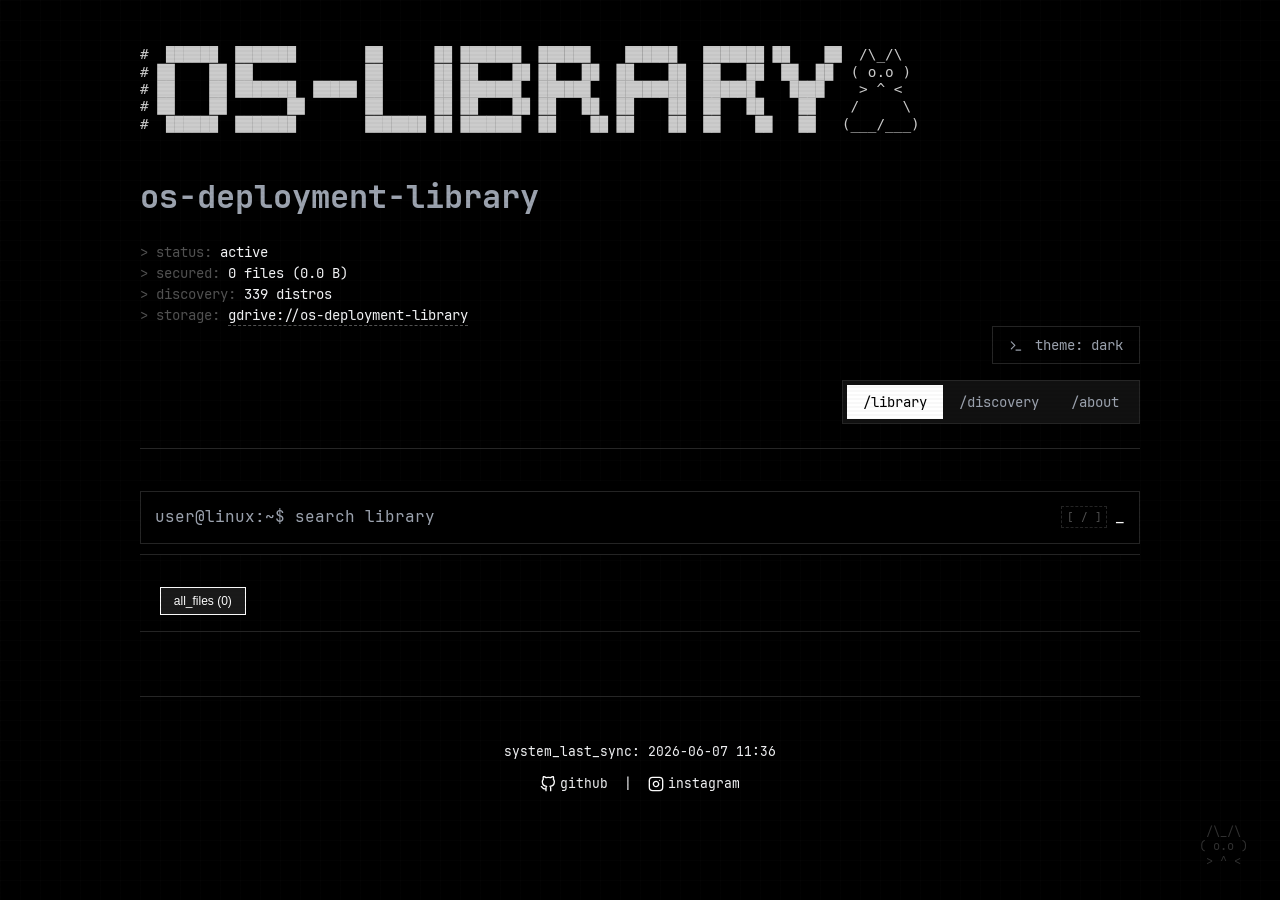
==== commit 39aa3932: "chore(web): regenerate index page with corrected OS links" ====
--- a/web/index.html
+++ b/web/index.html
@@ -20,7 +20,7 @@
             document.documentElement.setAttribute('data-theme', savedTheme);
         })();
     </script>
-    <link rel="stylesheet" href="assets/style.css?v=1780717131">
+    <link rel="stylesheet" href="assets/style.css?v=1780807015">
 </head>
 
 <body>
@@ -38,7 +38,7 @@
                     <h1>os-deployment-library</h1>
                     <div class="stats">
                         &gt; status: <span class="stats-val">active</span><br>
-                        &gt; secured: <span class="stats-val">123 files (338.0 GB)</span><br>
+                        &gt; secured: <span class="stats-val">0 files (0.0 B)</span><br>
                         &gt; discovery: <span class="stats-val">339 distros</span><br>
                         &gt; storage: <a href="https://drive.google.com/drive/folders/1B64Y44QVMlgoVm49PRk2_UvPXRzXNZ8e?usp=sharing" target="_blank" class="stats-link"
                             title="Open Google Drive folder">gdrive://os-deployment-library</a>
@@ -85,12 +85,12 @@
             <div class="nav-container">
                 <div class="scroll-arrow left-arrow" id="libArrowLeft">&lt;</div>
                 <div class="filter-nav" id="libNav">
-                    <button onclick="filterContent('lib', 'all')" class="filter-pill lib-pill active" data-target="all">all_files (123)</button><button onclick="filterContent('lib', 'lib_cat_0')" class="filter-pill lib-pill" data-target="lib_cat_0">linux > ubuntu (4)</button><button onclick="filterContent('lib', 'lib_cat_1')" class="filter-pill lib-pill" data-target="lib_cat_1">linux > ubuntu-noble (2)</button><button onclick="filterContent('lib', 'lib_cat_2')" class="filter-pill lib-pill" data-target="lib_cat_2">linux > ubuntu-plucky (2)</button><button onclick="filterContent('lib', 'lib_cat_3')" class="filter-pill lib-pill" data-target="lib_cat_3">linux > ubuntu-jammy (8)</button><button onclick="filterContent('lib', 'lib_cat_4')" class="filter-pill lib-pill" data-target="lib_cat_4">linux > debian (2)</button><button onclick="filterContent('lib', 'lib_cat_5')" class="filter-pill lib-pill" data-target="lib_cat_5">linux > debian-based (3)</button><button onclick="filterContent('lib', 'lib_cat_6')" class="filter-pill lib-pill" data-target="lib_cat_6">linux > mint (3)</button><button onclick="filterContent('lib', 'lib_cat_7')" class="filter-pill lib-pill" data-target="lib_cat_7">linux > pop-os (2)</button><button onclick="filterContent('lib', 'lib_cat_8')" class="filter-pill lib-pill" data-target="lib_cat_8">linux > zorin (1)</button><button onclick="filterContent('lib', 'lib_cat_9')" class="filter-pill lib-pill" data-target="lib_cat_9">linux > arch-family (11)</button><button onclick="filterContent('lib', 'lib_cat_10')" class="filter-pill lib-pill" data-target="lib_cat_10">linux > enterprise (11)</button><button onclick="filterContent('lib', 'lib_cat_11')" class="filter-pill lib-pill" data-target="lib_cat_11">linux > server (4)</button><button onclick="filterContent('lib', 'lib_cat_12')" class="filter-pill lib-pill" data-target="lib_cat_12">linux > fedora-spins (5)</button><button onclick="filterContent('lib', 'lib_cat_13')" class="filter-pill lib-pill" data-target="lib_cat_13">linux > gaming (1)</button><button onclick="filterContent('lib', 'lib_cat_14')" class="filter-pill lib-pill" data-target="lib_cat_14">linux > security (3)</button><button onclick="filterContent('lib', 'lib_cat_15')" class="filter-pill lib-pill" data-target="lib_cat_15">linux > pentesting (1)</button><button onclick="filterContent('lib', 'lib_cat_16')" class="filter-pill lib-pill" data-target="lib_cat_16">linux > privacy (1)</button><button onclick="filterContent('lib', 'lib_cat_17')" class="filter-pill lib-pill" data-target="lib_cat_17">linux > immutable (6)</button><button onclick="filterContent('lib', 'lib_cat_18')" class="filter-pill lib-pill" data-target="lib_cat_18">linux > rolling (2)</button><button onclick="filterContent('lib', 'lib_cat_19')" class="filter-pill lib-pill" data-target="lib_cat_19">linux > lightweight (2)</button><button onclick="filterContent('lib', 'lib_cat_20')" class="filter-pill lib-pill" data-target="lib_cat_20">linux > minimal (15)</button><button onclick="filterContent('lib', 'lib_cat_21')" class="filter-pill lib-pill" data-target="lib_cat_21">homelab (1)</button><button onclick="filterContent('lib', 'lib_cat_22')" class="filter-pill lib-pill" data-target="lib_cat_22">homelab > nas (1)</button><button onclick="filterContent('lib', 'lib_cat_23')" class="filter-pill lib-pill" data-target="lib_cat_23">homelab > firewall (1)</button><button onclick="filterContent('lib', 'lib_cat_24')" class="filter-pill lib-pill" data-target="lib_cat_24">homelab > virtualization (3)</button><button onclick="filterContent('lib', 'lib_cat_25')" class="filter-pill lib-pill" data-target="lib_cat_25">homelab > networking (1)</button><button onclick="filterContent('lib', 'lib_cat_26')" class="filter-pill lib-pill" data-target="lib_cat_26">specialized > vintage (1)</button><button onclick="filterContent('lib', 'lib_cat_27')" class="filter-pill lib-pill" data-target="lib_cat_27">specialized > containers (1)</button><button onclick="filterContent('lib', 'lib_cat_28')" class="filter-pill lib-pill" data-target="lib_cat_28">recovery > tools (2)</button><button onclick="filterContent('lib', 'lib_cat_29')" class="filter-pill lib-pill" data-target="lib_cat_29">arm > raspberry-pi (2)</button><button onclick="filterContent('lib', 'lib_cat_30')" class="filter-pill lib-pill" data-target="lib_cat_30">windows > eval (2)</button><button onclick="filterContent('lib', 'lib_cat_31')" class="filter-pill lib-pill" data-target="lib_cat_31">alternative > bsd (5)</button><button onclick="filterContent('lib', 'lib_cat_32')" class="filter-pill lib-pill" data-target="lib_cat_32">linux > desktop-env (1)</button><button onclick="filterContent('lib', 'lib_cat_33')" class="filter-pill lib-pill" data-target="lib_cat_33">linux > specialized (3)</button><button onclick="filterContent('lib', 'lib_cat_34')" class="filter-pill lib-pill" data-target="lib_cat_34">linux > office (1)</button><button onclick="filterContent('lib', 'lib_cat_35')" class="filter-pill lib-pill" data-target="lib_cat_35">linux > legacy (3)</button><button onclick="filterContent('lib', 'lib_cat_36')" class="filter-pill lib-pill" data-target="lib_cat_36">linux > experimental (2)</button><button onclick="filterContent('lib', 'lib_cat_37')" class="filter-pill lib-pill" data-target="lib_cat_37">linux > alternative-arch (1)</button><button onclick="filterContent('lib', 'lib_cat_38')" class="filter-pill lib-pill" data-target="lib_cat_38">linux > cloud (1)</button><button onclick="filterContent('lib', 'lib_cat_39')" class="filter-pill lib-pill" data-target="lib_cat_39">linux > multimedia (2)</button>
+                    <button onclick="filterContent('lib', 'all')" class="filter-pill lib-pill active" data-target="all">all_files (0)</button>
                 </div>
                 <div class="scroll-arrow right-arrow" id="libArrowRight">&gt;</div>
             </div>
             <div id="librarySections">
-                <section class="category-section library-section" id="lib_cat_0"><div class="category-title">linux > ubuntu (4)</div><div class="grid"><div class="iso-card secured" data-name="edubuntu 26.04" data-details="{&quot;name&quot;: &quot;Edubuntu 26.04&quot;, &quot;developer&quot;: &quot;Canonical Ltd. / Ubuntu Community&quot;, &quot;type&quot;: &quot;Linux (Debian-based)&quot;, &quot;default_user&quot;: &quot;ubuntu (or installer setup)&quot;, &quot;docs&quot;: &quot;https://help.ubuntu.com&quot;, &quot;notes&quot;: &quot;Highly recommended for both virtualization templates and cloud-init deployments.&quot;, &quot;description&quot;: &quot;A popular, easy-to-use Linux distribution with a large community, suitable for both Desktop and Server.&quot;, &quot;tags&quot;: [&quot;debian&quot;, &quot;desktop&quot;, &quot;server&quot;, &quot;ubuntu&quot;, &quot;x86_64&quot;], &quot;filename&quot;: &quot;edubuntu-26.04-desktop-amd64.iso&quot;}"><div class="iso-info"><div class="iso-name">Edubuntu 26.04 <span class="status-secured">✓</span></div><div class="iso-size">7.4 GB</div><div class="iso-tags"><span class="tag-badge tag-debian">debian</span><span class="tag-badge tag-desktop">desktop</span><span class="tag-badge tag-server">server</span><span class="tag-badge tag-ubuntu">ubuntu</span><span class="tag-badge tag-x86_64">x86_64</span></div><div class="iso-desc">A popular, easy-to-use Linux distribution with a large community, suitable for both Desktop and Server.</div></div><div class="iso-actions"><button class="btn-copy" data-url="https://drive.google.com/uc?export=download&id=1tVZwE2jmdu4B6V6GUej3uhYYOLtUXhYF" title="Copy Link"><svg width="15" height="15" viewBox="0 0 24 24" fill="none" stroke="currentColor" stroke-width="2" stroke-linecap="round" stroke-linejoin="round"><rect x="9" y="9" width="13" height="13" rx="2" ry="2"></rect><path d="M5 15H4a2 2 0 0 1-2-2V4a2 2 0 0 1 2-2h9a2 2 0 0 1 2 2v1"></path></svg></button><a href="https://drive.google.com/uc?export=download&id=1tVZwE2jmdu4B6V6GUej3uhYYOLtUXhYF" target="_blank" class="btn-download btn-gdrive-dl">download</a></div></div><div class="iso-card secured" data-name="lubuntu 26.04" data-details="{&quot;name&quot;: &quot;Lubuntu 26.04&quot;, &quot;developer&quot;: &quot;Canonical Ltd. / Ubuntu Community&quot;, &quot;type&quot;: &quot;Linux (Debian-based)&quot;, &quot;default_user&quot;: &quot;ubuntu (or installer setup)&quot;, &quot;docs&quot;: &quot;https://help.ubuntu.com&quot;, &quot;notes&quot;: &quot;Highly recommended for both virtualization templates and cloud-init deployments.&quot;, &quot;description&quot;: &quot;A popular, easy-to-use Linux distribution with a large community, suitable for both Desktop and Server.&quot;, &quot;tags&quot;: [&quot;debian&quot;, &quot;desktop&quot;, &quot;lxqt&quot;, &quot;server&quot;, &quot;ubuntu&quot;, &quot;x86_64&quot;], &quot;filename&quot;: &quot;lubuntu-26.04-desktop-amd64.iso&quot;}"><div class="iso-info"><div class="iso-name">Lubuntu 26.04 <span class="status-secured">✓</span></div><div class="iso-size">3.6 GB</div><div class="iso-tags"><span class="tag-badge tag-debian">debian</span><span class="tag-badge tag-desktop">desktop</span><span class="tag-badge tag-lxqt">lxqt</span><span class="tag-badge tag-server">server</span><span class="tag-badge tag-ubuntu">ubuntu</span><span class="tag-badge tag-x86_64">x86_64</span></div><div class="iso-desc">A popular, easy-to-use Linux distribution with a large community, suitable for both Desktop and Server.</div></div><div class="iso-actions"><button class="btn-copy" data-url="https://drive.google.com/uc?export=download&id=1Y4P6LEXvelXuDW9NBWL6ckpPQgKLDy_Y" title="Copy Link"><svg width="15" height="15" viewBox="0 0 24 24" fill="none" stroke="currentColor" stroke-width="2" stroke-linecap="round" stroke-linejoin="round"><rect x="9" y="9" width="13" height="13" rx="2" ry="2"></rect><path d="M5 15H4a2 2 0 0 1-2-2V4a2 2 0 0 1 2-2h9a2 2 0 0 1 2 2v1"></path></svg></button><a href="https://drive.google.com/uc?export=download&id=1Y4P6LEXvelXuDW9NBWL6ckpPQgKLDy_Y" target="_blank" class="btn-download btn-gdrive-dl">download</a></div></div><div class="iso-card secured" data-name="xubuntu 26.04" data-details="{&quot;name&quot;: &quot;Xubuntu 26.04&quot;, &quot;developer&quot;: &quot;Canonical Ltd. / Ubuntu Community&quot;, &quot;type&quot;: &quot;Linux (Debian-based)&quot;, &quot;default_user&quot;: &quot;ubuntu (or installer setup)&quot;, &quot;docs&quot;: &quot;https://help.ubuntu.com&quot;, &quot;notes&quot;: &quot;Highly recommended for both virtualization templates and cloud-init deployments.&quot;, &quot;description&quot;: &quot;A popular, easy-to-use Linux distribution with a large community, suitable for both Desktop and Server.&quot;, &quot;tags&quot;: [&quot;debian&quot;, &quot;desktop&quot;, &quot;server&quot;, &quot;ubuntu&quot;, &quot;x86_64&quot;, &quot;xfce&quot;], &quot;filename&quot;: &quot;xubuntu-26.04-desktop-amd64.iso&quot;}"><div class="iso-info"><div class="iso-name">Xubuntu 26.04 <span class="status-secured">✓</span></div><div class="iso-size">4.8 GB</div><div class="iso-tags"><span class="tag-badge tag-debian">debian</span><span class="tag-badge tag-desktop">desktop</span><span class="tag-badge tag-server">server</span><span class="tag-badge tag-ubuntu">ubuntu</span><span class="tag-badge tag-x86_64">x86_64</span><span class="tag-badge tag-xfce">xfce</span></div><div class="iso-desc">A popular, easy-to-use Linux distribution with a large community, suitable for both Desktop and Server.</div></div><div class="iso-actions"><button class="btn-copy" data-url="https://drive.google.com/uc?export=download&id=1vfn_CeOB3VMW8ujcjEefvsnveqzjylFq" title="Copy Link"><svg width="15" height="15" viewBox="0 0 24 24" fill="none" stroke="currentColor" stroke-width="2" stroke-linecap="round" stroke-linejoin="round"><rect x="9" y="9" width="13" height="13" rx="2" ry="2"></rect><path d="M5 15H4a2 2 0 0 1-2-2V4a2 2 0 0 1 2-2h9a2 2 0 0 1 2 2v1"></path></svg></button><a href="https://drive.google.com/uc?export=download&id=1vfn_CeOB3VMW8ujcjEefvsnveqzjylFq" target="_blank" class="btn-download btn-gdrive-dl">download</a></div></div><div class="iso-card secured" data-name="kubuntu 26.04" data-details="{&quot;name&quot;: &quot;Kubuntu 26.04&quot;, &quot;developer&quot;: &quot;Canonical Ltd. / Ubuntu Community&quot;, &quot;type&quot;: &quot;Linux (Debian-based)&quot;, &quot;default_user&quot;: &quot;ubuntu (or installer setup)&quot;, &quot;docs&quot;: &quot;https://help.ubuntu.com&quot;, &quot;notes&quot;: &quot;Highly recommended for both virtualization templates and cloud-init deployments.&quot;, &quot;description&quot;: &quot;A popular, easy-to-use Linux distribution with a large community, suitable for both Desktop and Server.&quot;, &quot;tags&quot;: [&quot;kde&quot;, &quot;desktop&quot;, &quot;ubuntu&quot;], &quot;filename&quot;: &quot;kubuntu-26.04-desktop-amd64.iso&quot;}"><div class="iso-info"><div class="iso-name">Kubuntu 26.04 <span class="status-secured">✓</span></div><div class="iso-size">4.7 GB</div><div class="iso-tags"><span class="tag-badge tag-kde">kde</span><span class="tag-badge tag-desktop">desktop</span><span class="tag-badge tag-ubuntu">ubuntu</span></div><div class="iso-desc">A popular, easy-to-use Linux distribution with a large community, suitable for both Desktop and Server.</div></div><div class="iso-actions"><button class="btn-copy" data-url="https://drive.google.com/uc?export=download&id=1TnxT6mQSgZtOQNunX1HmWQziiQ3TvtM5" title="Copy Link"><svg width="15" height="15" viewBox="0 0 24 24" fill="none" stroke="currentColor" stroke-width="2" stroke-linecap="round" stroke-linejoin="round"><rect x="9" y="9" width="13" height="13" rx="2" ry="2"></rect><path d="M5 15H4a2 2 0 0 1-2-2V4a2 2 0 0 1 2-2h9a2 2 0 0 1 2 2v1"></path></svg></button><a href="https://drive.google.com/uc?export=download&id=1TnxT6mQSgZtOQNunX1HmWQziiQ3TvtM5" target="_blank" class="btn-download btn-gdrive-dl">download</a></div></div></div></section><section class="category-section library-section" id="lib_cat_1"><div class="category-title">linux > ubuntu-noble (2)</div><div class="grid"><div class="iso-card secured" data-name="ubuntu 24 04 2 live server" data-details="{&quot;name&quot;: &quot;Ubuntu 24 04 2 Live Server&quot;, &quot;developer&quot;: &quot;Canonical Ltd. / Ubuntu Community&quot;, &quot;type&quot;: &quot;Linux (Debian-based)&quot;, &quot;default_user&quot;: &quot;ubuntu (or installer setup)&quot;, &quot;docs&quot;: &quot;https://help.ubuntu.com&quot;, &quot;notes&quot;: &quot;Highly recommended for both virtualization templates and cloud-init deployments.&quot;, &quot;description&quot;: &quot;A popular, easy-to-use Linux distribution with a large community, suitable for both Desktop and Server.&quot;, &quot;tags&quot;: [&quot;debian&quot;, &quot;desktop&quot;, &quot;live&quot;, &quot;server&quot;, &quot;ubuntu&quot;, &quot;x86_64&quot;], &quot;filename&quot;: &quot;ubuntu-24.04.2-live-server-amd64.iso&quot;}"><div class="iso-info"><div class="iso-name">Ubuntu 24 04 2 Live Server <span class="status-secured">✓</span></div><div class="iso-size">3.0 GB</div><div class="iso-tags"><span class="tag-badge tag-debian">debian</span><span class="tag-badge tag-desktop">desktop</span><span class="tag-badge tag-live">live</span><span class="tag-badge tag-server">server</span><span class="tag-badge tag-ubuntu">ubuntu</span><span class="tag-badge tag-x86_64">x86_64</span></div><div class="iso-desc">A popular, easy-to-use Linux distribution with a large community, suitable for both Desktop and Server.</div></div><div class="iso-actions"><button class="btn-copy" data-url="https://drive.google.com/uc?export=download&id=1eWZzDJoms41YmyLZ4oM9LYRLKvKmwRb5" title="Copy Link"><svg width="15" height="15" viewBox="0 0 24 24" fill="none" stroke="currentColor" stroke-width="2" stroke-linecap="round" stroke-linejoin="round"><rect x="9" y="9" width="13" height="13" rx="2" ry="2"></rect><path d="M5 15H4a2 2 0 0 1-2-2V4a2 2 0 0 1 2-2h9a2 2 0 0 1 2 2v1"></path></svg></button><a href="https://drive.google.com/uc?export=download&id=1eWZzDJoms41YmyLZ4oM9LYRLKvKmwRb5" target="_blank" class="btn-download btn-gdrive-dl">download</a></div></div><div class="iso-card secured" data-name="ubuntu 24 04 2 desktop" data-details="{&quot;name&quot;: &quot;Ubuntu 24 04 2 Desktop&quot;, &quot;developer&quot;: &quot;Canonical Ltd. / Ubuntu Community&quot;, &quot;type&quot;: &quot;Linux (Debian-based)&quot;, &quot;default_user&quot;: &quot;ubuntu (or installer setup)&quot;, &quot;docs&quot;: &quot;https://help.ubuntu.com&quot;, &quot;notes&quot;: &quot;Highly recommended for both virtualization templates and cloud-init deployments.&quot;, &quot;description&quot;: &quot;A popular, easy-to-use Linux distribution with a large community, suitable for both Desktop and Server.&quot;, &quot;tags&quot;: [&quot;debian&quot;, &quot;desktop&quot;, &quot;server&quot;, &quot;ubuntu&quot;, &quot;x86_64&quot;], &quot;filename&quot;: &quot;ubuntu-24.04.2-desktop-amd64.iso&quot;}"><div class="iso-info"><div class="iso-name">Ubuntu 24 04 2 Desktop <span class="status-secured">✓</span></div><div class="iso-size">5.9 GB</div><div class="iso-tags"><span class="tag-badge tag-debian">debian</span><span class="tag-badge tag-desktop">desktop</span><span class="tag-badge tag-server">server</span><span class="tag-badge tag-ubuntu">ubuntu</span><span class="tag-badge tag-x86_64">x86_64</span></div><div class="iso-desc">A popular, easy-to-use Linux distribution with a large community, suitable for both Desktop and Server.</div></div><div class="iso-actions"><button class="btn-copy" data-url="https://drive.google.com/uc?export=download&id=1h22Yw4O1b8UM6PVE0TAwB7HTOeYwjk0p" title="Copy Link"><svg width="15" height="15" viewBox="0 0 24 24" fill="none" stroke="currentColor" stroke-width="2" stroke-linecap="round" stroke-linejoin="round"><rect x="9" y="9" width="13" height="13" rx="2" ry="2"></rect><path d="M5 15H4a2 2 0 0 1-2-2V4a2 2 0 0 1 2-2h9a2 2 0 0 1 2 2v1"></path></svg></button><a href="https://drive.google.com/uc?export=download&id=1h22Yw4O1b8UM6PVE0TAwB7HTOeYwjk0p" target="_blank" class="btn-download btn-gdrive-dl">download</a></div></div></div></section><section class="category-section library-section" id="lib_cat_2"><div class="category-title">linux > ubuntu-plucky (2)</div><div class="grid"><div class="iso-card secured" data-name="ubuntu 25.04 server" data-details="{&quot;name&quot;: &quot;Ubuntu 25.04 Server&quot;, &quot;developer&quot;: &quot;Canonical Ltd. / Ubuntu Community&quot;, &quot;type&quot;: &quot;Linux (Debian-based)&quot;, &quot;default_user&quot;: &quot;ubuntu (or installer setup)&quot;, &quot;docs&quot;: &quot;https://help.ubuntu.com&quot;, &quot;notes&quot;: &quot;Highly recommended for both virtualization templates and cloud-init deployments.&quot;, &quot;description&quot;: &quot;A popular, easy-to-use Linux distribution with a large community, suitable for both Desktop and Server.&quot;, &quot;tags&quot;: [&quot;debian&quot;, &quot;desktop&quot;, &quot;live&quot;, &quot;server&quot;, &quot;ubuntu&quot;, &quot;x86_64&quot;], &quot;filename&quot;: &quot;ubuntu-25.04-live-server-amd64.iso&quot;}"><div class="iso-info"><div class="iso-name">Ubuntu 25.04 Server <span class="status-secured">✓</span></div><div class="iso-size">1.9 GB</div><div class="iso-tags"><span class="tag-badge tag-debian">debian</span><span class="tag-badge tag-desktop">desktop</span><span class="tag-badge tag-live">live</span><span class="tag-badge tag-server">server</span><span class="tag-badge tag-ubuntu">ubuntu</span><span class="tag-badge tag-x86_64">x86_64</span></div><div class="iso-desc">A popular, easy-to-use Linux distribution with a large community, suitable for both Desktop and Server.</div></div><div class="iso-actions"><button class="btn-copy" data-url="https://drive.google.com/uc?export=download&id=1vTDKZp4VWoYz-t7doTnvtHAl92yhz84a" title="Copy Link"><svg width="15" height="15" viewBox="0 0 24 24" fill="none" stroke="currentColor" stroke-width="2" stroke-linecap="round" stroke-linejoin="round"><rect x="9" y="9" width="13" height="13" rx="2" ry="2"></rect><path d="M5 15H4a2 2 0 0 1-2-2V4a2 2 0 0 1 2-2h9a2 2 0 0 1 2 2v1"></path></svg></button><a href="https://drive.google.com/uc?export=download&id=1vTDKZp4VWoYz-t7doTnvtHAl92yhz84a" target="_blank" class="btn-download btn-gdrive-dl">download</a></div></div><div class="iso-card secured" data-name="ubuntu 25.04 desktop" data-details="{&quot;name&quot;: &quot;Ubuntu 25.04 Desktop&quot;, &quot;developer&quot;: &quot;Canonical Ltd. / Ubuntu Community&quot;, &quot;type&quot;: &quot;Linux (Debian-based)&quot;, &quot;default_user&quot;: &quot;ubuntu (or installer setup)&quot;, &quot;docs&quot;: &quot;https://help.ubuntu.com&quot;, &quot;notes&quot;: &quot;Highly recommended for both virtualization templates and cloud-init deployments.&quot;, &quot;description&quot;: &quot;A popular, easy-to-use Linux distribution with a large community, suitable for both Desktop and Server.&quot;, &quot;tags&quot;: [&quot;debian&quot;, &quot;desktop&quot;, &quot;server&quot;, &quot;ubuntu&quot;, &quot;x86_64&quot;], &quot;filename&quot;: &quot;ubuntu-25.04-desktop-amd64.iso&quot;}"><div class="iso-info"><div class="iso-name">Ubuntu 25.04 Desktop <span class="status-secured">✓</span></div><div class="iso-size">5.8 GB</div><div class="iso-tags"><span class="tag-badge tag-debian">debian</span><span class="tag-badge tag-desktop">desktop</span><span class="tag-badge tag-server">server</span><span class="tag-badge tag-ubuntu">ubuntu</span><span class="tag-badge tag-x86_64">x86_64</span></div><div class="iso-desc">A popular, easy-to-use Linux distribution with a large community, suitable for both Desktop and Server.</div></div><div class="iso-actions"><button class="btn-copy" data-url="https://drive.google.com/uc?export=download&id=1qCpevTgZZ2W1cmBaoAal0EV98UdG3hri" title="Copy Link"><svg width="15" height="15" viewBox="0 0 24 24" fill="none" stroke="currentColor" stroke-width="2" stroke-linecap="round" stroke-linejoin="round"><rect x="9" y="9" width="13" height="13" rx="2" ry="2"></rect><path d="M5 15H4a2 2 0 0 1-2-2V4a2 2 0 0 1 2-2h9a2 2 0 0 1 2 2v1"></path></svg></button><a href="https://drive.google.com/uc?export=download&id=1qCpevTgZZ2W1cmBaoAal0EV98UdG3hri" target="_blank" class="btn-download btn-gdrive-dl">download</a></div></div></div></section><section class="category-section library-section" id="lib_cat_3"><div class="category-title">linux > ubuntu-jammy (8)</div><div class="grid"><div class="iso-card secured" data-name="ubuntustudio 22 04 5" data-details="{&quot;name&quot;: &quot;Ubuntustudio 22 04 5&quot;, &quot;developer&quot;: &quot;Canonical Ltd. / Ubuntu Community&quot;, &quot;type&quot;: &quot;Linux (Debian-based)&quot;, &quot;default_user&quot;: &quot;ubuntu (or installer setup)&quot;, &quot;docs&quot;: &quot;https://help.ubuntu.com&quot;, &quot;notes&quot;: &quot;Highly recommended for both virtualization templates and cloud-init deployments.&quot;, &quot;description&quot;: &quot;A popular, easy-to-use Linux distribution with a large community, suitable for both Desktop and Server.&quot;, &quot;tags&quot;: [&quot;debian&quot;, &quot;desktop&quot;, &quot;multimedia&quot;, &quot;server&quot;, &quot;ubuntu&quot;, &quot;x86_64&quot;], &quot;filename&quot;: &quot;ubuntustudio-22.04.5-dvd-amd64.iso&quot;}"><div class="iso-info"><div class="iso-name">Ubuntustudio 22 04 5 <span class="status-secured">✓</span></div><div class="iso-size">4.8 GB</div><div class="iso-tags"><span class="tag-badge tag-debian">debian</span><span class="tag-badge tag-desktop">desktop</span><span class="tag-badge tag-multimedia">multimedia</span><span class="tag-badge tag-server">server</span><span class="tag-badge tag-ubuntu">ubuntu</span><span class="tag-badge tag-x86_64">x86_64</span></div><div class="iso-desc">A popular, easy-to-use Linux distribution with a large community, suitable for both Desktop and Server.</div></div><div class="iso-actions"><button class="btn-copy" data-url="https://drive.google.com/uc?export=download&id=1SqQidDCDU_3cHbsquyYhsRZwbIN96yL1" title="Copy Link"><svg width="15" height="15" viewBox="0 0 24 24" fill="none" stroke="currentColor" stroke-width="2" stroke-linecap="round" stroke-linejoin="round"><rect x="9" y="9" width="13" height="13" rx="2" ry="2"></rect><path d="M5 15H4a2 2 0 0 1-2-2V4a2 2 0 0 1 2-2h9a2 2 0 0 1 2 2v1"></path></svg></button><a href="https://drive.google.com/uc?export=download&id=1SqQidDCDU_3cHbsquyYhsRZwbIN96yL1" target="_blank" class="btn-download btn-gdrive-dl">download</a></div></div><div class="iso-card secured" data-name="ubuntu budgie 22 04 5 desktop" data-details="{&quot;name&quot;: &quot;Ubuntu Budgie 22 04 5 Desktop&quot;, &quot;developer&quot;: &quot;Canonical Ltd. / Ubuntu Community&quot;, &quot;type&quot;: &quot;Linux (Debian-based)&quot;, &quot;default_user&quot;: &quot;ubuntu (or installer setup)&quot;, &quot;docs&quot;: &quot;https://help.ubuntu.com&quot;, &quot;notes&quot;: &quot;Highly recommended for both virtualization templates and cloud-init deployments.&quot;, &quot;description&quot;: &quot;A popular, easy-to-use Linux distribution with a large community, suitable for both Desktop and Server.&quot;, &quot;tags&quot;: [&quot;budgie&quot;, &quot;debian&quot;, &quot;desktop&quot;, &quot;server&quot;, &quot;ubuntu&quot;, &quot;x86_64&quot;], &quot;filename&quot;: &quot;ubuntu-budgie-22.04.5-desktop-amd64.iso&quot;}"><div class="iso-info"><div class="iso-name">Ubuntu Budgie 22 04 5 Desktop <span class="status-secured">✓</span></div><div class="iso-size">3.3 GB</div><div class="iso-tags"><span class="tag-badge tag-budgie">budgie</span><span class="tag-badge tag-debian">debian</span><span class="tag-badge tag-desktop">desktop</span><span class="tag-badge tag-server">server</span><span class="tag-badge tag-ubuntu">ubuntu</span><span class="tag-badge tag-x86_64">x86_64</span></div><div class="iso-desc">A popular, easy-to-use Linux distribution with a large community, suitable for both Desktop and Server.</div></div><div class="iso-actions"><button class="btn-copy" data-url="https://drive.google.com/uc?export=download&id=1DzW3fSSrm8PV4vHmPo_o6Xi5ypfIFcja" title="Copy Link"><svg width="15" height="15" viewBox="0 0 24 24" fill="none" stroke="currentColor" stroke-width="2" stroke-linecap="round" stroke-linejoin="round"><rect x="9" y="9" width="13" height="13" rx="2" ry="2"></rect><path d="M5 15H4a2 2 0 0 1-2-2V4a2 2 0 0 1 2-2h9a2 2 0 0 1 2 2v1"></path></svg></button><a href="https://drive.google.com/uc?export=download&id=1DzW3fSSrm8PV4vHmPo_o6Xi5ypfIFcja" target="_blank" class="btn-download btn-gdrive-dl">download</a></div></div><div class="iso-card secured" data-name="ubuntu mate 22 04 5 desktop" data-details="{&quot;name&quot;: &quot;Ubuntu Mate 22 04 5 Desktop&quot;, &quot;developer&quot;: &quot;Canonical Ltd. / Ubuntu Community&quot;, &quot;type&quot;: &quot;Linux (Debian-based)&quot;, &quot;default_user&quot;: &quot;ubuntu (or installer setup)&quot;, &quot;docs&quot;: &quot;https://help.ubuntu.com&quot;, &quot;notes&quot;: &quot;Highly recommended for both virtualization templates and cloud-init deployments.&quot;, &quot;description&quot;: &quot;A popular, easy-to-use Linux distribution with a large community, suitable for both Desktop and Server.&quot;, &quot;tags&quot;: [&quot;debian&quot;, &quot;desktop&quot;, &quot;mate&quot;, &quot;server&quot;, &quot;ubuntu&quot;, &quot;x86_64&quot;], &quot;filename&quot;: &quot;ubuntu-mate-22.04.5-desktop-amd64.iso&quot;}"><div class="iso-info"><div class="iso-name">Ubuntu Mate 22 04 5 Desktop <span class="status-secured">✓</span></div><div class="iso-size">3.4 GB</div><div class="iso-tags"><span class="tag-badge tag-debian">debian</span><span class="tag-badge tag-desktop">desktop</span><span class="tag-badge tag-mate">mate</span><span class="tag-badge tag-server">server</span><span class="tag-badge tag-ubuntu">ubuntu</span><span class="tag-badge tag-x86_64">x86_64</span></div><div class="iso-desc">A popular, easy-to-use Linux distribution with a large community, suitable for both Desktop and Server.</div></div><div class="iso-actions"><button class="btn-copy" data-url="https://drive.google.com/uc?export=download&id=1loB8YXhADFUqFFeL5prOmnITEahHiFSB" title="Copy Link"><svg width="15" height="15" viewBox="0 0 24 24" fill="none" stroke="currentColor" stroke-width="2" stroke-linecap="round" stroke-linejoin="round"><rect x="9" y="9" width="13" height="13" rx="2" ry="2"></rect><path d="M5 15H4a2 2 0 0 1-2-2V4a2 2 0 0 1 2-2h9a2 2 0 0 1 2 2v1"></path></svg></button><a href="https://drive.google.com/uc?export=download&id=1loB8YXhADFUqFFeL5prOmnITEahHiFSB" target="_blank" class="btn-download btn-gdrive-dl">download</a></div></div><div class="iso-card secured" data-name="lubuntu 22 04 5 desktop" data-details="{&quot;name&quot;: &quot;Lubuntu 22 04 5 Desktop&quot;, &quot;developer&quot;: &quot;Canonical Ltd. / Ubuntu Community&quot;, &quot;type&quot;: &quot;Linux (Debian-based)&quot;, &quot;default_user&quot;: &quot;ubuntu (or installer setup)&quot;, &quot;docs&quot;: &quot;https://help.ubuntu.com&quot;, &quot;notes&quot;: &quot;Highly recommended for both virtualization templates and cloud-init deployments.&quot;, &quot;description&quot;: &quot;A popular, easy-to-use Linux distribution with a large community, suitable for both Desktop and Server.&quot;, &quot;tags&quot;: [&quot;debian&quot;, &quot;desktop&quot;, &quot;lxqt&quot;, &quot;server&quot;, &quot;ubuntu&quot;, &quot;x86_64&quot;], &quot;filename&quot;: &quot;lubuntu-22.04.5-desktop-amd64.iso&quot;}"><div class="iso-info"><div class="iso-name">Lubuntu 22 04 5 Desktop <span class="status-secured">✓</span></div><div class="iso-size">2.9 GB</div><div class="iso-tags"><span class="tag-badge tag-debian">debian</span><span class="tag-badge tag-desktop">desktop</span><span class="tag-badge tag-lxqt">lxqt</span><span class="tag-badge tag-server">server</span><span class="tag-badge tag-ubuntu">ubuntu</span><span class="tag-badge tag-x86_64">x86_64</span></div><div class="iso-desc">A popular, easy-to-use Linux distribution with a large community, suitable for both Desktop and Server.</div></div><div class="iso-actions"><button class="btn-copy" data-url="https://drive.google.com/uc?export=download&id=17o2lq2L9irJD_NwrVCJ6bpb0AgEoosyc" title="Copy Link"><svg width="15" height="15" viewBox="0 0 24 24" fill="none" stroke="currentColor" stroke-width="2" stroke-linecap="round" stroke-linejoin="round"><rect x="9" y="9" width="13" height="13" rx="2" ry="2"></rect><path d="M5 15H4a2 2 0 0 1-2-2V4a2 2 0 0 1 2-2h9a2 2 0 0 1 2 2v1"></path></svg></button><a href="https://drive.google.com/uc?export=download&id=17o2lq2L9irJD_NwrVCJ6bpb0AgEoosyc" target="_blank" class="btn-download btn-gdrive-dl">download</a></div></div><div class="iso-card secured" data-name="xubuntu 22.04.5" data-details="{&quot;name&quot;: &quot;Xubuntu 22.04.5&quot;, &quot;developer&quot;: &quot;Canonical Ltd. / Ubuntu Community&quot;, &quot;type&quot;: &quot;Linux (Debian-based)&quot;, &quot;default_user&quot;: &quot;ubuntu (or installer setup)&quot;, &quot;docs&quot;: &quot;https://help.ubuntu.com&quot;, &quot;notes&quot;: &quot;Highly recommended for both virtualization templates and cloud-init deployments.&quot;, &quot;description&quot;: &quot;A popular, easy-to-use Linux distribution with a large community, suitable for both Desktop and Server.&quot;, &quot;tags&quot;: [&quot;debian&quot;, &quot;desktop&quot;, &quot;server&quot;, &quot;ubuntu&quot;, &quot;x86_64&quot;, &quot;xfce&quot;], &quot;filename&quot;: &quot;xubuntu-22.04.5-desktop-amd64.iso&quot;}"><div class="iso-info"><div class="iso-name">Xubuntu 22.04.5 <span class="status-secured">✓</span></div><div class="iso-size">3.0 GB</div><div class="iso-tags"><span class="tag-badge tag-debian">debian</span><span class="tag-badge tag-desktop">desktop</span><span class="tag-badge tag-server">server</span><span class="tag-badge tag-ubuntu">ubuntu</span><span class="tag-badge tag-x86_64">x86_64</span><span class="tag-badge tag-xfce">xfce</span></div><div class="iso-desc">A popular, easy-to-use Linux distribution with a large community, suitable for both Desktop and Server.</div></div><div class="iso-actions"><button class="btn-copy" data-url="https://drive.google.com/uc?export=download&id=1zZUlPU5NJ1G40Ut-MYad0ugeTJs-ridC" title="Copy Link"><svg width="15" height="15" viewBox="0 0 24 24" fill="none" stroke="currentColor" stroke-width="2" stroke-linecap="round" stroke-linejoin="round"><rect x="9" y="9" width="13" height="13" rx="2" ry="2"></rect><path d="M5 15H4a2 2 0 0 1-2-2V4a2 2 0 0 1 2-2h9a2 2 0 0 1 2 2v1"></path></svg></button><a href="https://drive.google.com/uc?export=download&id=1zZUlPU5NJ1G40Ut-MYad0ugeTJs-ridC" target="_blank" class="btn-download btn-gdrive-dl">download</a></div></div><div class="iso-card secured" data-name="kubuntu 22.04.5" data-details="{&quot;name&quot;: &quot;Kubuntu 22.04.5&quot;, &quot;developer&quot;: &quot;Canonical Ltd. / Ubuntu Community&quot;, &quot;type&quot;: &quot;Linux (Debian-based)&quot;, &quot;default_user&quot;: &quot;ubuntu (or installer setup)&quot;, &quot;docs&quot;: &quot;https://help.ubuntu.com&quot;, &quot;notes&quot;: &quot;Highly recommended for both virtualization templates and cloud-init deployments.&quot;, &quot;description&quot;: &quot;A popular, easy-to-use Linux distribution with a large community, suitable for both Desktop and Server.&quot;, &quot;tags&quot;: [&quot;debian&quot;, &quot;desktop&quot;, &quot;kde&quot;, &quot;server&quot;, &quot;ubuntu&quot;, &quot;x86_64&quot;], &quot;filename&quot;: &quot;kubuntu-22.04.5-desktop-amd64.iso&quot;}"><div class="iso-info"><div class="iso-name">Kubuntu 22.04.5 <span class="status-secured">✓</span></div><div class="iso-size">3.9 GB</div><div class="iso-tags"><span class="tag-badge tag-debian">debian</span><span class="tag-badge tag-desktop">desktop</span><span class="tag-badge tag-kde">kde</span><span class="tag-badge tag-server">server</span><span class="tag-badge tag-ubuntu">ubuntu</span><span class="tag-badge tag-x86_64">x86_64</span></div><div class="iso-desc">A popular, easy-to-use Linux distribution with a large community, suitable for both Desktop and Server.</div></div><div class="iso-actions"><button class="btn-copy" data-url="https://drive.google.com/uc?export=download&id=1Onzutq7SBcKQ2T45zDGeq5E08fYw5jCz" title="Copy Link"><svg width="15" height="15" viewBox="0 0 24 24" fill="none" stroke="currentColor" stroke-width="2" stroke-linecap="round" stroke-linejoin="round"><rect x="9" y="9" width="13" height="13" rx="2" ry="2"></rect><path d="M5 15H4a2 2 0 0 1-2-2V4a2 2 0 0 1 2-2h9a2 2 0 0 1 2 2v1"></path></svg></button><a href="https://drive.google.com/uc?export=download&id=1Onzutq7SBcKQ2T45zDGeq5E08fYw5jCz" target="_blank" class="btn-download btn-gdrive-dl">download</a></div></div><div class="iso-card secured" data-name="ubuntu 22.04.5 lts server" data-details="{&quot;name&quot;: &quot;Ubuntu 22.04.5 LTS Server&quot;, &quot;developer&quot;: &quot;Canonical Ltd. / Ubuntu Community&quot;, &quot;type&quot;: &quot;Linux (Debian-based)&quot;, &quot;default_user&quot;: &quot;ubuntu (or installer setup)&quot;, &quot;docs&quot;: &quot;https://help.ubuntu.com&quot;, &quot;notes&quot;: &quot;Highly recommended for both virtualization templates and cloud-init deployments.&quot;, &quot;description&quot;: &quot;A popular, easy-to-use Linux distribution with a large community, suitable for both Desktop and Server.&quot;, &quot;tags&quot;: [&quot;debian&quot;, &quot;desktop&quot;, &quot;live&quot;, &quot;lts&quot;, &quot;server&quot;, &quot;ubuntu&quot;, &quot;x86_64&quot;], &quot;filename&quot;: &quot;ubuntu-22.04.5-live-server-amd64.iso&quot;}"><div class="iso-info"><div class="iso-name">Ubuntu 22.04.5 LTS Server <span class="status-secured">✓</span></div><div class="iso-size">2.0 GB</div><div class="iso-tags"><span class="tag-badge tag-debian">debian</span><span class="tag-badge tag-desktop">desktop</span><span class="tag-badge tag-live">live</span><span class="tag-badge tag-lts">lts</span><span class="tag-badge tag-server">server</span><span class="tag-badge tag-ubuntu">ubuntu</span><span class="tag-badge tag-x86_64">x86_64</span></div><div class="iso-desc">A popular, easy-to-use Linux distribution with a large community, suitable for both Desktop and Server.</div></div><div class="iso-actions"><button class="btn-copy" data-url="https://drive.google.com/uc?export=download&id=1iiE3jkiA2ZNBwaZue7ANtCnfBBOTRxST" title="Copy Link"><svg width="15" height="15" viewBox="0 0 24 24" fill="none" stroke="currentColor" stroke-width="2" stroke-linecap="round" stroke-linejoin="round"><rect x="9" y="9" width="13" height="13" rx="2" ry="2"></rect><path d="M5 15H4a2 2 0 0 1-2-2V4a2 2 0 0 1 2-2h9a2 2 0 0 1 2 2v1"></path></svg></button><a href="https://drive.google.com/uc?export=download&id=1iiE3jkiA2ZNBwaZue7ANtCnfBBOTRxST" target="_blank" class="btn-download btn-gdrive-dl">download</a></div></div><div class="iso-card secured" data-name="ubuntu 22.04.5 lts desktop" data-details="{&quot;name&quot;: &quot;Ubuntu 22.04.5 LTS Desktop&quot;, &quot;developer&quot;: &quot;Canonical Ltd. / Ubuntu Community&quot;, &quot;type&quot;: &quot;Linux (Debian-based)&quot;, &quot;default_user&quot;: &quot;ubuntu (or installer setup)&quot;, &quot;docs&quot;: &quot;https://help.ubuntu.com&quot;, &quot;notes&quot;: &quot;Highly recommended for both virtualization templates and cloud-init deployments.&quot;, &quot;description&quot;: &quot;A popular, easy-to-use Linux distribution with a large community, suitable for both Desktop and Server.&quot;, &quot;tags&quot;: [&quot;debian&quot;, &quot;desktop&quot;, &quot;lts&quot;, &quot;server&quot;, &quot;ubuntu&quot;, &quot;x86_64&quot;], &quot;filename&quot;: &quot;ubuntu-22.04.5-desktop-amd64.iso&quot;}"><div class="iso-info"><div class="iso-name">Ubuntu 22.04.5 LTS Desktop <span class="status-secured">✓</span></div><div class="iso-size">4.4 GB</div><div class="iso-tags"><span class="tag-badge tag-debian">debian</span><span class="tag-badge tag-desktop">desktop</span><span class="tag-badge tag-lts">lts</span><span class="tag-badge tag-server">server</span><span class="tag-badge tag-ubuntu">ubuntu</span><span class="tag-badge tag-x86_64">x86_64</span></div><div class="iso-desc">A popular, easy-to-use Linux distribution with a large community, suitable for both Desktop and Server.</div></div><div class="iso-actions"><button class="btn-copy" data-url="https://drive.google.com/uc?export=download&id=1oZ40gz3vW731prhHpFfDyF8-1ZMlX1UG" title="Copy Link"><svg width="15" height="15" viewBox="0 0 24 24" fill="none" stroke="currentColor" stroke-width="2" stroke-linecap="round" stroke-linejoin="round"><rect x="9" y="9" width="13" height="13" rx="2" ry="2"></rect><path d="M5 15H4a2 2 0 0 1-2-2V4a2 2 0 0 1 2-2h9a2 2 0 0 1 2 2v1"></path></svg></button><a href="https://drive.google.com/uc?export=download&id=1oZ40gz3vW731prhHpFfDyF8-1ZMlX1UG" target="_blank" class="btn-download btn-gdrive-dl">download</a></div></div></div></section><section class="category-section library-section" id="lib_cat_4"><div class="category-title">linux > debian (2)</div><div class="grid"><div class="iso-card secured" data-name="debian 13.5 trixie netinst" data-details="{&quot;name&quot;: &quot;Debian 13.5 Trixie Netinst&quot;, &quot;developer&quot;: &quot;The Debian Project&quot;, &quot;type&quot;: &quot;Linux (Independent/Upstream)&quot;, &quot;default_user&quot;: &quot;root / user (defined during setup)&quot;, &quot;docs&quot;: &quot;https://www.debian.org/releases/trixie/&quot;, &quot;notes&quot;: &quot;Minimal network installer. Requires active internet connection during installation.&quot;, &quot;description&quot;: &quot;A highly stable and secure Linux distribution, serving as the upstream for Ubuntu.&quot;, &quot;tags&quot;: [&quot;stable&quot;, &quot;minimal&quot;, &quot;netinst&quot;], &quot;filename&quot;: &quot;debian-13.5.0-amd64-netinst.iso&quot;}"><div class="iso-info"><div class="iso-name">Debian 13.5 Trixie Netinst <span class="status-secured">✓</span></div><div class="iso-size">755.0 MB</div><div class="iso-tags"><span class="tag-badge tag-stable">stable</span><span class="tag-badge tag-minimal">minimal</span><span class="tag-badge tag-netinst">netinst</span></div><div class="iso-desc">A highly stable and secure Linux distribution, serving as the upstream for Ubuntu.</div></div><div class="iso-actions"><button class="btn-copy" data-url="https://drive.google.com/uc?export=download&id=1KLy8TvaD2Q0VA5boabqmdkuNct2Znmad" title="Copy Link"><svg width="15" height="15" viewBox="0 0 24 24" fill="none" stroke="currentColor" stroke-width="2" stroke-linecap="round" stroke-linejoin="round"><rect x="9" y="9" width="13" height="13" rx="2" ry="2"></rect><path d="M5 15H4a2 2 0 0 1-2-2V4a2 2 0 0 1 2-2h9a2 2 0 0 1 2 2v1"></path></svg></button><a href="https://drive.google.com/uc?export=download&id=1KLy8TvaD2Q0VA5boabqmdkuNct2Znmad" target="_blank" class="btn-download btn-gdrive-dl">download</a></div></div><div class="iso-card secured" data-name="debian 13 4 0 netinst" data-details="{&quot;name&quot;: &quot;Debian 13 4 0 Netinst&quot;, &quot;developer&quot;: &quot;The Debian Project&quot;, &quot;type&quot;: &quot;Linux (Independent/Upstream)&quot;, &quot;default_user&quot;: &quot;root / user (defined during setup)&quot;, &quot;docs&quot;: &quot;https://www.debian.org/doc/&quot;, &quot;notes&quot;: &quot;The bedrock of stability. Excellent choice for production servers and Proxmox LXC containers.&quot;, &quot;description&quot;: &quot;A highly stable and secure Linux distribution, serving as the upstream for Ubuntu.&quot;, &quot;tags&quot;: [&quot;debian&quot;, &quot;netinst&quot;, &quot;ubuntu&quot;, &quot;x86_64&quot;], &quot;filename&quot;: &quot;debian-13.4.0-amd64-netinst.iso&quot;}"><div class="iso-info"><div class="iso-name">Debian 13 4 0 Netinst <span class="status-secured">✓</span></div><div class="iso-size">754.0 MB</div><div class="iso-tags"><span class="tag-badge tag-debian">debian</span><span class="tag-badge tag-netinst">netinst</span><span class="tag-badge tag-ubuntu">ubuntu</span><span class="tag-badge tag-x86_64">x86_64</span></div><div class="iso-desc">A highly stable and secure Linux distribution, serving as the upstream for Ubuntu.</div></div><div class="iso-actions"><button class="btn-copy" data-url="https://drive.google.com/uc?export=download&id=1REdaxkzsglavBClfPwL1I0yOEtFi6hGD" title="Copy Link"><svg width="15" height="15" viewBox="0 0 24 24" fill="none" stroke="currentColor" stroke-width="2" stroke-linecap="round" stroke-linejoin="round"><rect x="9" y="9" width="13" height="13" rx="2" ry="2"></rect><path d="M5 15H4a2 2 0 0 1-2-2V4a2 2 0 0 1 2-2h9a2 2 0 0 1 2 2v1"></path></svg></button><a href="https://drive.google.com/uc?export=download&id=1REdaxkzsglavBClfPwL1I0yOEtFi6hGD" target="_blank" class="btn-download btn-gdrive-dl">download</a></div></div></div></section><section class="category-section library-section" id="lib_cat_5"><div class="category-title">linux > debian-based (3)</div><div class="grid"><div class="iso-card secured" data-name="kde neon user current" data-details="{&quot;name&quot;: &quot;KDE Neon User Current&quot;, &quot;developer&quot;: &quot;Community / Open Source&quot;, &quot;type&quot;: &quot;Operating System Image&quot;, &quot;default_user&quot;: &quot;Configured during installation&quot;, &quot;docs&quot;: &quot;https://www.google.com&quot;, &quot;notes&quot;: &quot;Standard bootable media for physical or virtual machines.&quot;, &quot;description&quot;: &quot;A bootable operating system or software image ready for deployment.&quot;, &quot;tags&quot;: [&quot;debian&quot;, &quot;kde&quot;, &quot;neon&quot;, &quot;ubuntu&quot;], &quot;filename&quot;: &quot;neon-user-current.iso&quot;}"><div class="iso-info"><div class="iso-name">KDE Neon User Current <span class="status-secured">✓</span></div><div class="iso-size">3.0 GB</div><div class="iso-tags"><span class="tag-badge tag-debian">debian</span><span class="tag-badge tag-kde">kde</span><span class="tag-badge tag-neon">neon</span><span class="tag-badge tag-ubuntu">ubuntu</span></div><div class="iso-desc">A bootable operating system or software image ready for deployment.</div></div><div class="iso-actions"><button class="btn-copy" data-url="https://drive.google.com/uc?export=download&id=1tu0K2yZVMQxdB0DghxWWdYRNY3OzZXQZ" title="Copy Link"><svg width="15" height="15" viewBox="0 0 24 24" fill="none" stroke="currentColor" stroke-width="2" stroke-linecap="round" stroke-linejoin="round"><rect x="9" y="9" width="13" height="13" rx="2" ry="2"></rect><path d="M5 15H4a2 2 0 0 1-2-2V4a2 2 0 0 1 2-2h9a2 2 0 0 1 2 2v1"></path></svg></button><a href="https://drive.google.com/uc?export=download&id=1tu0K2yZVMQxdB0DghxWWdYRNY3OzZXQZ" target="_blank" class="btn-download btn-gdrive-dl">download</a></div></div><div class="iso-card secured" data-name="pop os 22 04 nvidia 42" data-details="{&quot;name&quot;: &quot;Pop Os 22 04 Nvidia 42&quot;, &quot;developer&quot;: &quot;Community / Open Source&quot;, &quot;type&quot;: &quot;Operating System Image&quot;, &quot;default_user&quot;: &quot;Configured during installation&quot;, &quot;docs&quot;: &quot;https://www.google.com&quot;, &quot;notes&quot;: &quot;Standard bootable media for physical or virtual machines.&quot;, &quot;description&quot;: &quot;A bootable operating system or software image ready for deployment.&quot;, &quot;tags&quot;: [&quot;debian&quot;, &quot;nvidia&quot;, &quot;pop-os&quot;, &quot;ubuntu&quot;, &quot;x86_64&quot;], &quot;filename&quot;: &quot;pop-os_22.04_amd64_nvidia_42.iso&quot;}"><div class="iso-info"><div class="iso-name">Pop Os 22 04 Nvidia 42 <span class="status-secured">✓</span></div><div class="iso-size">2.9 GB</div><div class="iso-tags"><span class="tag-badge tag-debian">debian</span><span class="tag-badge tag-nvidia">nvidia</span><span class="tag-badge tag-pop-os">pop-os</span><span class="tag-badge tag-ubuntu">ubuntu</span><span class="tag-badge tag-x86_64">x86_64</span></div><div class="iso-desc">A bootable operating system or software image ready for deployment.</div></div><div class="iso-actions"><button class="btn-copy" data-url="https://drive.google.com/uc?export=download&id=1JsYskHVC7Z6Xq-Neh_nmMhVDmvwBMg8A" title="Copy Link"><svg width="15" height="15" viewBox="0 0 24 24" fill="none" stroke="currentColor" stroke-width="2" stroke-linecap="round" stroke-linejoin="round"><rect x="9" y="9" width="13" height="13" rx="2" ry="2"></rect><path d="M5 15H4a2 2 0 0 1-2-2V4a2 2 0 0 1 2-2h9a2 2 0 0 1 2 2v1"></path></svg></button><a href="https://drive.google.com/uc?export=download&id=1JsYskHVC7Z6Xq-Neh_nmMhVDmvwBMg8A" target="_blank" class="btn-download btn-gdrive-dl">download</a></div></div><div class="iso-card secured" data-name="pop os 22 04 intel 42" data-details="{&quot;name&quot;: &quot;Pop Os 22 04 Intel 42&quot;, &quot;developer&quot;: &quot;Community / Open Source&quot;, &quot;type&quot;: &quot;Operating System Image&quot;, &quot;default_user&quot;: &quot;Configured during installation&quot;, &quot;docs&quot;: &quot;https://www.google.com&quot;, &quot;notes&quot;: &quot;Standard bootable media for physical or virtual machines.&quot;, &quot;description&quot;: &quot;A bootable operating system or software image ready for deployment.&quot;, &quot;tags&quot;: [&quot;debian&quot;, &quot;pop-os&quot;, &quot;ubuntu&quot;, &quot;x86_64&quot;], &quot;filename&quot;: &quot;pop-os_22.04_amd64_intel_42.iso&quot;}"><div class="iso-info"><div class="iso-name">Pop Os 22 04 Intel 42 <span class="status-secured">✓</span></div><div class="iso-size">2.5 GB</div><div class="iso-tags"><span class="tag-badge tag-debian">debian</span><span class="tag-badge tag-pop-os">pop-os</span><span class="tag-badge tag-ubuntu">ubuntu</span><span class="tag-badge tag-x86_64">x86_64</span></div><div class="iso-desc">A bootable operating system or software image ready for deployment.</div></div><div class="iso-actions"><button class="btn-copy" data-url="https://drive.google.com/uc?export=download&id=1ce7EhOIiij57iQMkIMJU3xaBCpF_bX-A" title="Copy Link"><svg width="15" height="15" viewBox="0 0 24 24" fill="none" stroke="currentColor" stroke-width="2" stroke-linecap="round" stroke-linejoin="round"><rect x="9" y="9" width="13" height="13" rx="2" ry="2"></rect><path d="M5 15H4a2 2 0 0 1-2-2V4a2 2 0 0 1 2-2h9a2 2 0 0 1 2 2v1"></path></svg></button><a href="https://drive.google.com/uc?export=download&id=1ce7EhOIiij57iQMkIMJU3xaBCpF_bX-A" target="_blank" class="btn-download btn-gdrive-dl">download</a></div></div></div></section><section class="category-section library-section" id="lib_cat_6"><div class="category-title">linux > mint (3)</div><div class="grid"><div class="iso-card secured" data-name="linux mint 22.3 mate" data-details="{&quot;name&quot;: &quot;Linux Mint 22.3 MATE&quot;, &quot;developer&quot;: &quot;Community / Open Source&quot;, &quot;type&quot;: &quot;Operating System Image&quot;, &quot;default_user&quot;: &quot;Configured during installation&quot;, &quot;docs&quot;: &quot;https://www.google.com&quot;, &quot;notes&quot;: &quot;Standard bootable media for physical or virtual machines.&quot;, &quot;description&quot;: &quot;A bootable operating system or software image ready for deployment.&quot;, &quot;tags&quot;: [&quot;lts&quot;, &quot;desktop&quot;, &quot;mate&quot;, &quot;ubuntu&quot;, &quot;debian&quot;], &quot;filename&quot;: &quot;linuxmint-22.3-mate-64bit.iso&quot;}"><div class="iso-info"><div class="iso-name">Linux Mint 22.3 MATE <span class="status-secured">✓</span></div><div class="iso-size">2.9 GB</div><div class="iso-tags"><span class="tag-badge tag-lts">lts</span><span class="tag-badge tag-desktop">desktop</span><span class="tag-badge tag-mate">mate</span><span class="tag-badge tag-ubuntu">ubuntu</span><span class="tag-badge tag-debian">debian</span></div><div class="iso-desc">A bootable operating system or software image ready for deployment.</div></div><div class="iso-actions"><button class="btn-copy" data-url="https://drive.google.com/uc?export=download&id=1JBjXUYeKjs0rNrccvuQDOXs9w2-3NPlS" title="Copy Link"><svg width="15" height="15" viewBox="0 0 24 24" fill="none" stroke="currentColor" stroke-width="2" stroke-linecap="round" stroke-linejoin="round"><rect x="9" y="9" width="13" height="13" rx="2" ry="2"></rect><path d="M5 15H4a2 2 0 0 1-2-2V4a2 2 0 0 1 2-2h9a2 2 0 0 1 2 2v1"></path></svg></button><a href="https://drive.google.com/uc?export=download&id=1JBjXUYeKjs0rNrccvuQDOXs9w2-3NPlS" target="_blank" class="btn-download btn-gdrive-dl">download</a></div></div><div class="iso-card secured" data-name="linux mint 22.3 xfce" data-details="{&quot;name&quot;: &quot;Linux Mint 22.3 XFCE&quot;, &quot;developer&quot;: &quot;Community / Open Source&quot;, &quot;type&quot;: &quot;Operating System Image&quot;, &quot;default_user&quot;: &quot;Configured during installation&quot;, &quot;docs&quot;: &quot;https://www.google.com&quot;, &quot;notes&quot;: &quot;Standard bootable media for physical or virtual machines.&quot;, &quot;description&quot;: &quot;A bootable operating system or software image ready for deployment.&quot;, &quot;tags&quot;: [&quot;lts&quot;, &quot;desktop&quot;, &quot;xfce&quot;, &quot;ubuntu&quot;, &quot;debian&quot;], &quot;filename&quot;: &quot;linuxmint-22.3-xfce-64bit.iso&quot;}"><div class="iso-info"><div class="iso-name">Linux Mint 22.3 XFCE <span class="status-secured">✓</span></div><div class="iso-size">2.8 GB</div><div class="iso-tags"><span class="tag-badge tag-lts">lts</span><span class="tag-badge tag-desktop">desktop</span><span class="tag-badge tag-xfce">xfce</span><span class="tag-badge tag-ubuntu">ubuntu</span><span class="tag-badge tag-debian">debian</span></div><div class="iso-desc">A bootable operating system or software image ready for deployment.</div></div><div class="iso-actions"><button class="btn-copy" data-url="https://drive.google.com/uc?export=download&id=1g64L5a-4uIIfOGKCRD4gZkPgD_X_nysh" title="Copy Link"><svg width="15" height="15" viewBox="0 0 24 24" fill="none" stroke="currentColor" stroke-width="2" stroke-linecap="round" stroke-linejoin="round"><rect x="9" y="9" width="13" height="13" rx="2" ry="2"></rect><path d="M5 15H4a2 2 0 0 1-2-2V4a2 2 0 0 1 2-2h9a2 2 0 0 1 2 2v1"></path></svg></button><a href="https://drive.google.com/uc?export=download&id=1g64L5a-4uIIfOGKCRD4gZkPgD_X_nysh" target="_blank" class="btn-download btn-gdrive-dl">download</a></div></div><div class="iso-card secured" data-name="linux mint 22.3 cinnamon" data-details="{&quot;name&quot;: &quot;Linux Mint 22.3 Cinnamon&quot;, &quot;developer&quot;: &quot;Community / Open Source&quot;, &quot;type&quot;: &quot;Operating System Image&quot;, &quot;default_user&quot;: &quot;Configured during installation&quot;, &quot;docs&quot;: &quot;https://linuxmint-user-guide.readthedocs.io&quot;, &quot;notes&quot;: &quot;The most popular Linux Mint edition with the Cinnamon desktop. Ideal for Windows switchers.&quot;, &quot;description&quot;: &quot;A bootable operating system or software image ready for deployment.&quot;, &quot;tags&quot;: [&quot;lts&quot;, &quot;desktop&quot;, &quot;cinnamon&quot;, &quot;ubuntu&quot;, &quot;debian&quot;], &quot;filename&quot;: &quot;linuxmint-22.3-cinnamon-64bit.iso&quot;}"><div class="iso-info"><div class="iso-name">Linux Mint 22.3 Cinnamon <span class="status-secured">✓</span></div><div class="iso-size">2.9 GB</div><div class="iso-tags"><span class="tag-badge tag-lts">lts</span><span class="tag-badge tag-desktop">desktop</span><span class="tag-badge tag-cinnamon">cinnamon</span><span class="tag-badge tag-ubuntu">ubuntu</span><span class="tag-badge tag-debian">debian</span></div><div class="iso-desc">A bootable operating system or software image ready for deployment.</div></div><div class="iso-actions"><button class="btn-copy" data-url="https://drive.google.com/uc?export=download&id=16ZOZSlu_Hix_sNli7aHbA-XtP82uJ7LE" title="Copy Link"><svg width="15" height="15" viewBox="0 0 24 24" fill="none" stroke="currentColor" stroke-width="2" stroke-linecap="round" stroke-linejoin="round"><rect x="9" y="9" width="13" height="13" rx="2" ry="2"></rect><path d="M5 15H4a2 2 0 0 1-2-2V4a2 2 0 0 1 2-2h9a2 2 0 0 1 2 2v1"></path></svg></button><a href="https://drive.google.com/uc?export=download&id=16ZOZSlu_Hix_sNli7aHbA-XtP82uJ7LE" target="_blank" class="btn-download btn-gdrive-dl">download</a></div></div></div></section><section class="category-section library-section" id="lib_cat_7"><div class="category-title">linux > pop-os (2)</div><div class="grid"><div class="iso-card secured" data-name="pop!_os 24.04 lts (nvidia)" data-details="{&quot;name&quot;: &quot;Pop!_OS 24.04 LTS (NVIDIA)&quot;, &quot;developer&quot;: &quot;Community / Open Source&quot;, &quot;type&quot;: &quot;Operating System Image&quot;, &quot;default_user&quot;: &quot;Configured during installation&quot;, &quot;docs&quot;: &quot;https://www.google.com&quot;, &quot;notes&quot;: &quot;Standard bootable media for physical or virtual machines.&quot;, &quot;description&quot;: &quot;A bootable operating system or software image ready for deployment.&quot;, &quot;tags&quot;: [&quot;lts&quot;, &quot;desktop&quot;, &quot;nvidia&quot;, &quot;ubuntu&quot;, &quot;debian&quot;], &quot;filename&quot;: &quot;pop-os_24.04_amd64_nvidia_6.iso&quot;}"><div class="iso-info"><div class="iso-name">Pop!_OS 24.04 LTS (NVIDIA) <span class="status-secured">✓</span></div><div class="iso-size">2.9 GB</div><div class="iso-tags"><span class="tag-badge tag-lts">lts</span><span class="tag-badge tag-desktop">desktop</span><span class="tag-badge tag-nvidia">nvidia</span><span class="tag-badge tag-ubuntu">ubuntu</span><span class="tag-badge tag-debian">debian</span></div><div class="iso-desc">A bootable operating system or software image ready for deployment.</div></div><div class="iso-actions"><button class="btn-copy" data-url="https://drive.google.com/uc?export=download&id=1ofA4HcPM6rkrfCfHokAO4vHZYSL1GyAk" title="Copy Link"><svg width="15" height="15" viewBox="0 0 24 24" fill="none" stroke="currentColor" stroke-width="2" stroke-linecap="round" stroke-linejoin="round"><rect x="9" y="9" width="13" height="13" rx="2" ry="2"></rect><path d="M5 15H4a2 2 0 0 1-2-2V4a2 2 0 0 1 2-2h9a2 2 0 0 1 2 2v1"></path></svg></button><a href="https://drive.google.com/uc?export=download&id=1ofA4HcPM6rkrfCfHokAO4vHZYSL1GyAk" target="_blank" class="btn-download btn-gdrive-dl">download</a></div></div><div class="iso-card secured" data-name="pop!_os 24.04 lts" data-details="{&quot;name&quot;: &quot;Pop!_OS 24.04 LTS&quot;, &quot;developer&quot;: &quot;Community / Open Source&quot;, &quot;type&quot;: &quot;Operating System Image&quot;, &quot;default_user&quot;: &quot;Configured during installation&quot;, &quot;docs&quot;: &quot;https://support.system76.com&quot;, &quot;notes&quot;: &quot;Features the new COSMIC desktop. Great for developers and gamers.&quot;, &quot;description&quot;: &quot;A bootable operating system or software image ready for deployment.&quot;, &quot;tags&quot;: [&quot;lts&quot;, &quot;desktop&quot;, &quot;cosmic&quot;, &quot;ubuntu&quot;, &quot;debian&quot;], &quot;filename&quot;: &quot;pop-os_24.04_amd64_intel_6.iso&quot;}"><div class="iso-info"><div class="iso-name">Pop!_OS 24.04 LTS <span class="status-secured">✓</span></div><div class="iso-size">2.5 GB</div><div class="iso-tags"><span class="tag-badge tag-lts">lts</span><span class="tag-badge tag-desktop">desktop</span><span class="tag-badge tag-cosmic">cosmic</span><span class="tag-badge tag-ubuntu">ubuntu</span><span class="tag-badge tag-debian">debian</span></div><div class="iso-desc">A bootable operating system or software image ready for deployment.</div></div><div class="iso-actions"><button class="btn-copy" data-url="https://drive.google.com/uc?export=download&id=1H1A9fJzGyybJqRv4-Mfq0lOf21UM9P8o" title="Copy Link"><svg width="15" height="15" viewBox="0 0 24 24" fill="none" stroke="currentColor" stroke-width="2" stroke-linecap="round" stroke-linejoin="round"><rect x="9" y="9" width="13" height="13" rx="2" ry="2"></rect><path d="M5 15H4a2 2 0 0 1-2-2V4a2 2 0 0 1 2-2h9a2 2 0 0 1 2 2v1"></path></svg></button><a href="https://drive.google.com/uc?export=download&id=1H1A9fJzGyybJqRv4-Mfq0lOf21UM9P8o" target="_blank" class="btn-download btn-gdrive-dl">download</a></div></div></div></section><section class="category-section library-section" id="lib_cat_8"><div class="category-title">linux > zorin (1)</div><div class="grid"><div class="iso-card secured" data-name="zorin os 17 3 core 64 bit" data-details="{&quot;name&quot;: &quot;Zorin Os 17 3 Core 64 Bit&quot;, &quot;developer&quot;: &quot;Community / Open Source&quot;, &quot;type&quot;: &quot;Operating System Image&quot;, &quot;default_user&quot;: &quot;Configured during installation&quot;, &quot;docs&quot;: &quot;https://www.google.com&quot;, &quot;notes&quot;: &quot;Standard bootable media for physical or virtual machines.&quot;, &quot;description&quot;: &quot;A bootable operating system or software image ready for deployment.&quot;, &quot;tags&quot;: [], &quot;filename&quot;: &quot;Zorin-OS-17.3-Core-64-bit.iso&quot;}"><div class="iso-info"><div class="iso-name">Zorin Os 17 3 Core 64 Bit <span class="status-secured">✓</span></div><div class="iso-size">3.4 GB</div><div class="iso-desc">A bootable operating system or software image ready for deployment.</div></div><div class="iso-actions"><button class="btn-copy" data-url="https://drive.google.com/uc?export=download&id=1KMp3YRn45zLicT_FNNfqaEJWhERMXOZN" title="Copy Link"><svg width="15" height="15" viewBox="0 0 24 24" fill="none" stroke="currentColor" stroke-width="2" stroke-linecap="round" stroke-linejoin="round"><rect x="9" y="9" width="13" height="13" rx="2" ry="2"></rect><path d="M5 15H4a2 2 0 0 1-2-2V4a2 2 0 0 1 2-2h9a2 2 0 0 1 2 2v1"></path></svg></button><a href="https://drive.google.com/uc?export=download&id=1KMp3YRn45zLicT_FNNfqaEJWhERMXOZN" target="_blank" class="btn-download btn-gdrive-dl">download</a></div></div></div></section><section class="category-section library-section" id="lib_cat_9"><div class="category-title">linux > arch-family (11)</div><div class="grid"><div class="iso-card secured" data-name="endeavouros endeavour" data-details="{&quot;name&quot;: &quot;EndeavourOS Endeavour&quot;, &quot;developer&quot;: &quot;Community / Open Source&quot;, &quot;type&quot;: &quot;Operating System Image&quot;, &quot;default_user&quot;: &quot;Configured during installation&quot;, &quot;docs&quot;: &quot;https://discovery.endeavouros.com&quot;, &quot;notes&quot;: &quot;Terminal-centric Arch installer with a welcoming community.&quot;, &quot;description&quot;: &quot;A bootable operating system or software image ready for deployment.&quot;, &quot;tags&quot;: [&quot;rolling&quot;, &quot;desktop&quot;, &quot;arch&quot;], &quot;filename&quot;: &quot;EndeavourOS_Titan-Neo-2026.04.27.iso&quot;}"><div class="iso-info"><div class="iso-name">EndeavourOS Endeavour <span class="status-secured">✓</span></div><div class="iso-size">3.5 GB</div><div class="iso-tags"><span class="tag-badge tag-rolling">rolling</span><span class="tag-badge tag-desktop">desktop</span><span class="tag-badge tag-arch">arch</span></div><div class="iso-desc">A bootable operating system or software image ready for deployment.</div></div><div class="iso-actions"><button class="btn-copy" data-url="https://drive.google.com/uc?export=download&id=1xjCMj82M6PrG9pDkpTGAQxIZX-QolGAS" title="Copy Link"><svg width="15" height="15" viewBox="0 0 24 24" fill="none" stroke="currentColor" stroke-width="2" stroke-linecap="round" stroke-linejoin="round"><rect x="9" y="9" width="13" height="13" rx="2" ry="2"></rect><path d="M5 15H4a2 2 0 0 1-2-2V4a2 2 0 0 1 2-2h9a2 2 0 0 1 2 2v1"></path></svg></button><a href="https://drive.google.com/uc?export=download&id=1xjCMj82M6PrG9pDkpTGAQxIZX-QolGAS" target="_blank" class="btn-download btn-gdrive-dl">download</a></div></div><div class="iso-card secured" data-name="manjaro xfce" data-details="{&quot;name&quot;: &quot;Manjaro XFCE&quot;, &quot;developer&quot;: &quot;Community / Open Source&quot;, &quot;type&quot;: &quot;Operating System Image&quot;, &quot;default_user&quot;: &quot;Configured during installation&quot;, &quot;docs&quot;: &quot;https://www.google.com&quot;, &quot;notes&quot;: &quot;Standard bootable media for physical or virtual machines.&quot;, &quot;description&quot;: &quot;A bootable operating system or software image ready for deployment.&quot;, &quot;tags&quot;: [&quot;rolling&quot;, &quot;desktop&quot;, &quot;xfce&quot;, &quot;arch&quot;], &quot;filename&quot;: &quot;manjaro-xfce-26.0.4-260327-linux618.iso&quot;}"><div class="iso-info"><div class="iso-name">Manjaro XFCE <span class="status-secured">✓</span></div><div class="iso-size">5.0 GB</div><div class="iso-tags"><span class="tag-badge tag-rolling">rolling</span><span class="tag-badge tag-desktop">desktop</span><span class="tag-badge tag-xfce">xfce</span><span class="tag-badge tag-arch">arch</span></div><div class="iso-desc">A bootable operating system or software image ready for deployment.</div></div><div class="iso-actions"><button class="btn-copy" data-url="https://drive.google.com/uc?export=download&id=1VvacxUBsdfmpjRlR19-BhmZoVuIw2IDm" title="Copy Link"><svg width="15" height="15" viewBox="0 0 24 24" fill="none" stroke="currentColor" stroke-width="2" stroke-linecap="round" stroke-linejoin="round"><rect x="9" y="9" width="13" height="13" rx="2" ry="2"></rect><path d="M5 15H4a2 2 0 0 1-2-2V4a2 2 0 0 1 2-2h9a2 2 0 0 1 2 2v1"></path></svg></button><a href="https://drive.google.com/uc?export=download&id=1VvacxUBsdfmpjRlR19-BhmZoVuIw2IDm" target="_blank" class="btn-download btn-gdrive-dl">download</a></div></div><div class="iso-card secured" data-name="manjaro gnome" data-details="{&quot;name&quot;: &quot;Manjaro GNOME&quot;, &quot;developer&quot;: &quot;Community / Open Source&quot;, &quot;type&quot;: &quot;Operating System Image&quot;, &quot;default_user&quot;: &quot;Configured during installation&quot;, &quot;docs&quot;: &quot;https://www.google.com&quot;, &quot;notes&quot;: &quot;Standard bootable media for physical or virtual machines.&quot;, &quot;description&quot;: &quot;A bootable operating system or software image ready for deployment.&quot;, &quot;tags&quot;: [&quot;rolling&quot;, &quot;desktop&quot;, &quot;gnome&quot;, &quot;arch&quot;], &quot;filename&quot;: &quot;manjaro-gnome-26.0.4-260327-linux618.iso&quot;}"><div class="iso-info"><div class="iso-name">Manjaro GNOME <span class="status-secured">✓</span></div><div class="iso-size">5.1 GB</div><div class="iso-tags"><span class="tag-badge tag-rolling">rolling</span><span class="tag-badge tag-desktop">desktop</span><span class="tag-badge tag-gnome">gnome</span><span class="tag-badge tag-arch">arch</span></div><div class="iso-desc">A bootable operating system or software image ready for deployment.</div></div><div class="iso-actions"><button class="btn-copy" data-url="https://drive.google.com/uc?export=download&id=1x5f7sPvzWiVv3LBDH5Epvpin6KzERuQN" title="Copy Link"><svg width="15" height="15" viewBox="0 0 24 24" fill="none" stroke="currentColor" stroke-width="2" stroke-linecap="round" stroke-linejoin="round"><rect x="9" y="9" width="13" height="13" rx="2" ry="2"></rect><path d="M5 15H4a2 2 0 0 1-2-2V4a2 2 0 0 1 2-2h9a2 2 0 0 1 2 2v1"></path></svg></button><a href="https://drive.google.com/uc?export=download&id=1x5f7sPvzWiVv3LBDH5Epvpin6KzERuQN" target="_blank" class="btn-download btn-gdrive-dl">download</a></div></div><div class="iso-card secured" data-name="manjaro kde" data-details="{&quot;name&quot;: &quot;Manjaro KDE&quot;, &quot;developer&quot;: &quot;Community / Open Source&quot;, &quot;type&quot;: &quot;Operating System Image&quot;, &quot;default_user&quot;: &quot;Configured during installation&quot;, &quot;docs&quot;: &quot;https://wiki.manjaro.org&quot;, &quot;notes&quot;: &quot;Arch-based, user-friendly rolling release with hardware detection.&quot;, &quot;description&quot;: &quot;A bootable operating system or software image ready for deployment.&quot;, &quot;tags&quot;: [&quot;rolling&quot;, &quot;desktop&quot;, &quot;kde&quot;, &quot;arch&quot;], &quot;filename&quot;: &quot;manjaro-kde-26.0.4-260327-linux618.iso&quot;}"><div class="iso-info"><div class="iso-name">Manjaro KDE <span class="status-secured">✓</span></div><div class="iso-size">5.3 GB</div><div class="iso-tags"><span class="tag-badge tag-rolling">rolling</span><span class="tag-badge tag-desktop">desktop</span><span class="tag-badge tag-kde">kde</span><span class="tag-badge tag-arch">arch</span></div><div class="iso-desc">A bootable operating system or software image ready for deployment.</div></div><div class="iso-actions"><button class="btn-copy" data-url="https://drive.google.com/uc?export=download&id=1lgqiGg6J_KH-GnSVGzm17OxC4OpCIvzQ" title="Copy Link"><svg width="15" height="15" viewBox="0 0 24 24" fill="none" stroke="currentColor" stroke-width="2" stroke-linecap="round" stroke-linejoin="round"><rect x="9" y="9" width="13" height="13" rx="2" ry="2"></rect><path d="M5 15H4a2 2 0 0 1-2-2V4a2 2 0 0 1 2-2h9a2 2 0 0 1 2 2v1"></path></svg></button><a href="https://drive.google.com/uc?export=download&id=1lgqiGg6J_KH-GnSVGzm17OxC4OpCIvzQ" target="_blank" class="btn-download btn-gdrive-dl">download</a></div></div><div class="iso-card secured" data-name="garuda xfce latest" data-details="{&quot;name&quot;: &quot;Garuda XFCE latest&quot;, &quot;developer&quot;: &quot;Garuda Linux Team&quot;, &quot;type&quot;: &quot;Linux (Arch-based)&quot;, &quot;default_user&quot;: &quot;garuda / garuda&quot;, &quot;docs&quot;: &quot;https://wiki.garudalinux.org&quot;, &quot;notes&quot;: &quot;Optimized for gaming and desktop performance. Includes BTRFS filesystem integration by default.&quot;, &quot;description&quot;: &quot;An Arch-based Linux distribution optimized for gaming with a highly customized UI.&quot;, &quot;tags&quot;: [&quot;arch&quot;, &quot;gaming&quot;, &quot;garuda&quot;, &quot;xfce&quot;], &quot;filename&quot;: &quot;xfce-latest.iso&quot;}"><div class="iso-info"><div class="iso-name">Garuda XFCE latest <span class="status-secured">✓</span></div><div class="iso-size">2.8 GB</div><div class="iso-tags"><span class="tag-badge tag-arch">arch</span><span class="tag-badge tag-gaming">gaming</span><span class="tag-badge tag-garuda">garuda</span><span class="tag-badge tag-xfce">xfce</span></div><div class="iso-desc">An Arch-based Linux distribution optimized for gaming with a highly customized UI.</div></div><div class="iso-actions"><button class="btn-copy" data-url="https://drive.google.com/uc?export=download&id=1CYnK59WQFpnASqD9Ap11KH3XErS9MLX3" title="Copy Link"><svg width="15" height="15" viewBox="0 0 24 24" fill="none" stroke="currentColor" stroke-width="2" stroke-linecap="round" stroke-linejoin="round"><rect x="9" y="9" width="13" height="13" rx="2" ry="2"></rect><path d="M5 15H4a2 2 0 0 1-2-2V4a2 2 0 0 1 2-2h9a2 2 0 0 1 2 2v1"></path></svg></button><a href="https://drive.google.com/uc?export=download&id=1CYnK59WQFpnASqD9Ap11KH3XErS9MLX3" target="_blank" class="btn-download btn-gdrive-dl">download</a></div></div><div class="iso-card secured" data-name="garuda kde lite latest" data-details="{&quot;name&quot;: &quot;Garuda KDE Lite latest&quot;, &quot;developer&quot;: &quot;Garuda Linux Team&quot;, &quot;type&quot;: &quot;Linux (Arch-based)&quot;, &quot;default_user&quot;: &quot;garuda / garuda&quot;, &quot;docs&quot;: &quot;https://wiki.garudalinux.org&quot;, &quot;notes&quot;: &quot;Optimized for gaming and desktop performance. Includes BTRFS filesystem integration by default.&quot;, &quot;description&quot;: &quot;An Arch-based Linux distribution optimized for gaming with a highly customized UI.&quot;, &quot;tags&quot;: [&quot;arch&quot;, &quot;gaming&quot;, &quot;garuda&quot;, &quot;kde&quot;], &quot;filename&quot;: &quot;kde-lite-latest.iso&quot;}"><div class="iso-info"><div class="iso-name">Garuda KDE Lite latest <span class="status-secured">✓</span></div><div class="iso-size">1.9 GB</div><div class="iso-tags"><span class="tag-badge tag-arch">arch</span><span class="tag-badge tag-gaming">gaming</span><span class="tag-badge tag-garuda">garuda</span><span class="tag-badge tag-kde">kde</span></div><div class="iso-desc">An Arch-based Linux distribution optimized for gaming with a highly customized UI.</div></div><div class="iso-actions"><button class="btn-copy" data-url="https://drive.google.com/uc?export=download&id=14XP2XBg9O04sVXPMkm1ymXuFK2iGxE5P" title="Copy Link"><svg width="15" height="15" viewBox="0 0 24 24" fill="none" stroke="currentColor" stroke-width="2" stroke-linecap="round" stroke-linejoin="round"><rect x="9" y="9" width="13" height="13" rx="2" ry="2"></rect><path d="M5 15H4a2 2 0 0 1-2-2V4a2 2 0 0 1 2-2h9a2 2 0 0 1 2 2v1"></path></svg></button><a href="https://drive.google.com/uc?export=download&id=14XP2XBg9O04sVXPMkm1ymXuFK2iGxE5P" target="_blank" class="btn-download btn-gdrive-dl">download</a></div></div><div class="iso-card secured" data-name="garuda gnome latest" data-details="{&quot;name&quot;: &quot;Garuda GNOME latest&quot;, &quot;developer&quot;: &quot;Garuda Linux Team&quot;, &quot;type&quot;: &quot;Linux (Arch-based)&quot;, &quot;default_user&quot;: &quot;garuda / garuda&quot;, &quot;docs&quot;: &quot;https://wiki.garudalinux.org&quot;, &quot;notes&quot;: &quot;Optimized for gaming and desktop performance. Includes BTRFS filesystem integration by default.&quot;, &quot;description&quot;: &quot;An Arch-based Linux distribution optimized for gaming with a highly customized UI.&quot;, &quot;tags&quot;: [&quot;arch&quot;, &quot;gaming&quot;, &quot;garuda&quot;, &quot;gnome&quot;], &quot;filename&quot;: &quot;gnome-latest.iso&quot;}"><div class="iso-info"><div class="iso-name">Garuda GNOME latest <span class="status-secured">✓</span></div><div class="iso-size">2.8 GB</div><div class="iso-tags"><span class="tag-badge tag-arch">arch</span><span class="tag-badge tag-gaming">gaming</span><span class="tag-badge tag-garuda">garuda</span><span class="tag-badge tag-gnome">gnome</span></div><div class="iso-desc">An Arch-based Linux distribution optimized for gaming with a highly customized UI.</div></div><div class="iso-actions"><button class="btn-copy" data-url="https://drive.google.com/uc?export=download&id=1JFoazii2Jvm-Q45uZHuSP9q75wOWgGGU" title="Copy Link"><svg width="15" height="15" viewBox="0 0 24 24" fill="none" stroke="currentColor" stroke-width="2" stroke-linecap="round" stroke-linejoin="round"><rect x="9" y="9" width="13" height="13" rx="2" ry="2"></rect><path d="M5 15H4a2 2 0 0 1-2-2V4a2 2 0 0 1 2-2h9a2 2 0 0 1 2 2v1"></path></svg></button><a href="https://drive.google.com/uc?export=download&id=1JFoazii2Jvm-Q45uZHuSP9q75wOWgGGU" target="_blank" class="btn-download btn-gdrive-dl">download</a></div></div><div class="iso-card secured" data-name="garuda dr460nized latest" data-details="{&quot;name&quot;: &quot;Garuda Dr460nized latest&quot;, &quot;developer&quot;: &quot;Garuda Linux Team&quot;, &quot;type&quot;: &quot;Linux (Arch-based)&quot;, &quot;default_user&quot;: &quot;garuda / garuda&quot;, &quot;docs&quot;: &quot;https://wiki.garudalinux.org&quot;, &quot;notes&quot;: &quot;Optimized for gaming and desktop performance. Includes BTRFS filesystem integration by default.&quot;, &quot;description&quot;: &quot;An Arch-based Linux distribution optimized for gaming with a highly customized UI.&quot;, &quot;tags&quot;: [&quot;arch&quot;, &quot;gaming&quot;, &quot;garuda&quot;], &quot;filename&quot;: &quot;dr460nized-latest.iso&quot;}"><div class="iso-info"><div class="iso-name">Garuda Dr460nized latest <span class="status-secured">✓</span></div><div class="iso-size">3.1 GB</div><div class="iso-tags"><span class="tag-badge tag-arch">arch</span><span class="tag-badge tag-gaming">gaming</span><span class="tag-badge tag-garuda">garuda</span></div><div class="iso-desc">An Arch-based Linux distribution optimized for gaming with a highly customized UI.</div></div><div class="iso-actions"><button class="btn-copy" data-url="https://drive.google.com/uc?export=download&id=1X5ErazQPxVJ7SFRV9RT8ASjFTj-wXute" title="Copy Link"><svg width="15" height="15" viewBox="0 0 24 24" fill="none" stroke="currentColor" stroke-width="2" stroke-linecap="round" stroke-linejoin="round"><rect x="9" y="9" width="13" height="13" rx="2" ry="2"></rect><path d="M5 15H4a2 2 0 0 1-2-2V4a2 2 0 0 1 2-2h9a2 2 0 0 1 2 2v1"></path></svg></button><a href="https://drive.google.com/uc?export=download&id=1X5ErazQPxVJ7SFRV9RT8ASjFTj-wXute" target="_blank" class="btn-download btn-gdrive-dl">download</a></div></div><div class="iso-card secured" data-name="cachyos kde latest" data-details="{&quot;name&quot;: &quot;CachyOS KDE latest&quot;, &quot;developer&quot;: &quot;Community / Open Source&quot;, &quot;type&quot;: &quot;Operating System Image&quot;, &quot;default_user&quot;: &quot;Configured during installation&quot;, &quot;docs&quot;: &quot;https://www.google.com&quot;, &quot;notes&quot;: &quot;Standard bootable media for physical or virtual machines.&quot;, &quot;description&quot;: &quot;A bootable operating system or software image ready for deployment.&quot;, &quot;tags&quot;: [&quot;arch&quot;, &quot;cachyos&quot;, &quot;kde&quot;], &quot;filename&quot;: &quot;cachyos-kde-linux-latest.iso&quot;}"><div class="iso-info"><div class="iso-name">CachyOS KDE latest <span class="status-secured">✓</span></div><div class="iso-size">1.2 KB</div><div class="iso-tags"><span class="tag-badge tag-arch">arch</span><span class="tag-badge tag-cachyos">cachyos</span><span class="tag-badge tag-kde">kde</span></div><div class="iso-desc">A bootable operating system or software image ready for deployment.</div></div><div class="iso-actions"><button class="btn-copy" data-url="https://drive.google.com/uc?export=download&id=164jtXr4DlWWOgp6VPCGlzkP4ZlTgCGJM" title="Copy Link"><svg width="15" height="15" viewBox="0 0 24 24" fill="none" stroke="currentColor" stroke-width="2" stroke-linecap="round" stroke-linejoin="round"><rect x="9" y="9" width="13" height="13" rx="2" ry="2"></rect><path d="M5 15H4a2 2 0 0 1-2-2V4a2 2 0 0 1 2-2h9a2 2 0 0 1 2 2v1"></path></svg></button><a href="https://drive.google.com/uc?export=download&id=164jtXr4DlWWOgp6VPCGlzkP4ZlTgCGJM" target="_blank" class="btn-download btn-gdrive-dl">download</a></div></div><div class="iso-card secured" data-name="latest" data-details="{&quot;name&quot;: &quot;Latest&quot;, &quot;developer&quot;: &quot;Community / Open Source&quot;, &quot;type&quot;: &quot;Operating System Image&quot;, &quot;default_user&quot;: &quot;Configured during installation&quot;, &quot;docs&quot;: &quot;https://www.google.com&quot;, &quot;notes&quot;: &quot;Standard bootable media for physical or virtual machines.&quot;, &quot;description&quot;: &quot;A bootable operating system or software image ready for deployment.&quot;, &quot;tags&quot;: [&quot;arch&quot;], &quot;filename&quot;: &quot;latest.iso&quot;}"><div class="iso-info"><div class="iso-name">Latest <span class="status-secured">✓</span></div><div class="iso-size">3.1 GB</div><div class="iso-tags"><span class="tag-badge tag-arch">arch</span></div><div class="iso-desc">A bootable operating system or software image ready for deployment.</div></div><div class="iso-actions"><button class="btn-copy" data-url="https://drive.google.com/uc?export=download&id=1LmOooEDsfxiNxmGA_XoJGfEjo6dfTiDh" title="Copy Link"><svg width="15" height="15" viewBox="0 0 24 24" fill="none" stroke="currentColor" stroke-width="2" stroke-linecap="round" stroke-linejoin="round"><rect x="9" y="9" width="13" height="13" rx="2" ry="2"></rect><path d="M5 15H4a2 2 0 0 1-2-2V4a2 2 0 0 1 2-2h9a2 2 0 0 1 2 2v1"></path></svg></button><a href="https://drive.google.com/uc?export=download&id=1LmOooEDsfxiNxmGA_XoJGfEjo6dfTiDh" target="_blank" class="btn-download btn-gdrive-dl">download</a></div></div><div class="iso-card secured" data-name="arch linux latest" data-details="{&quot;name&quot;: &quot;Arch Linux latest&quot;, &quot;developer&quot;: &quot;Arch Linux Team&quot;, &quot;type&quot;: &quot;Linux (Independent, Rolling)&quot;, &quot;default_user&quot;: &quot;root (no password on live media)&quot;, &quot;docs&quot;: &quot;https://wiki.archlinux.org&quot;, &quot;notes&quot;: &quot;Features a rolling release cycle. Relies on user-centric configuration and Pacman package manager.&quot;, &quot;description&quot;: &quot;A flexible, rolling-release Linux distribution for advanced users who want full control.&quot;, &quot;tags&quot;: [&quot;arch&quot;, &quot;x86_64&quot;], &quot;filename&quot;: &quot;archlinux-x86_64.iso&quot;}"><div class="iso-info"><div class="iso-name">Arch Linux latest <span class="status-secured">✓</span></div><div class="iso-size">1.4 GB</div><div class="iso-tags"><span class="tag-badge tag-arch">arch</span><span class="tag-badge tag-x86_64">x86_64</span></div><div class="iso-desc">A flexible, rolling-release Linux distribution for advanced users who want full control.</div></div><div class="iso-actions"><button class="btn-copy" data-url="https://drive.google.com/uc?export=download&id=1iGB-YR3oRBH10pOj85lJh9vX2dMrLwCo" title="Copy Link"><svg width="15" height="15" viewBox="0 0 24 24" fill="none" stroke="currentColor" stroke-width="2" stroke-linecap="round" stroke-linejoin="round"><rect x="9" y="9" width="13" height="13" rx="2" ry="2"></rect><path d="M5 15H4a2 2 0 0 1-2-2V4a2 2 0 0 1 2-2h9a2 2 0 0 1 2 2v1"></path></svg></button><a href="https://drive.google.com/uc?export=download&id=1iGB-YR3oRBH10pOj85lJh9vX2dMrLwCo" target="_blank" class="btn-download btn-gdrive-dl">download</a></div></div></div></section><section class="category-section library-section" id="lib_cat_10"><div class="category-title">linux > enterprise (11)</div><div class="grid"><div class="iso-card secured" data-name="almalinux 9 latest x86 64" data-details="{&quot;name&quot;: &quot;Almalinux 9 Latest X86 64&quot;, &quot;developer&quot;: &quot;Community / Open Source&quot;, &quot;type&quot;: &quot;Operating System Image&quot;, &quot;default_user&quot;: &quot;Configured during installation&quot;, &quot;docs&quot;: &quot;https://www.google.com&quot;, &quot;notes&quot;: &quot;Standard bootable media for physical or virtual machines.&quot;, &quot;description&quot;: &quot;A bootable operating system or software image ready for deployment.&quot;, &quot;tags&quot;: [&quot;almalinux&quot;, &quot;redhat&quot;, &quot;x86_64&quot;], &quot;filename&quot;: &quot;AlmaLinux-9-latest-x86_64-dvd.iso&quot;}"><div class="iso-info"><div class="iso-name">Almalinux 9 Latest X86 64 <span class="status-secured">✓</span></div><div class="iso-size">14.1 GB</div><div class="iso-tags"><span class="tag-badge tag-almalinux">almalinux</span><span class="tag-badge tag-redhat">redhat</span><span class="tag-badge tag-x86_64">x86_64</span></div><div class="iso-desc">A bootable operating system or software image ready for deployment.</div></div><div class="iso-actions"><button class="btn-copy" data-url="https://drive.google.com/uc?export=download&id=1ZSzOVhR4EWtgqgKTro5L3j9e0o_uG6iN" title="Copy Link"><svg width="15" height="15" viewBox="0 0 24 24" fill="none" stroke="currentColor" stroke-width="2" stroke-linecap="round" stroke-linejoin="round"><rect x="9" y="9" width="13" height="13" rx="2" ry="2"></rect><path d="M5 15H4a2 2 0 0 1-2-2V4a2 2 0 0 1 2-2h9a2 2 0 0 1 2 2v1"></path></svg></button><a href="https://drive.google.com/uc?export=download&id=1ZSzOVhR4EWtgqgKTro5L3j9e0o_uG6iN" target="_blank" class="btn-download btn-gdrive-dl">download</a></div></div><div class="iso-card secured" data-name="almalinux 9 latest x86 64 minimal" data-details="{&quot;name&quot;: &quot;Almalinux 9 Latest X86 64 Minimal&quot;, &quot;developer&quot;: &quot;Community / Open Source&quot;, &quot;type&quot;: &quot;Operating System Image&quot;, &quot;default_user&quot;: &quot;Configured during installation&quot;, &quot;docs&quot;: &quot;https://www.google.com&quot;, &quot;notes&quot;: &quot;Standard bootable media for physical or virtual machines.&quot;, &quot;description&quot;: &quot;A bootable operating system or software image ready for deployment.&quot;, &quot;tags&quot;: [&quot;almalinux&quot;, &quot;minimal&quot;, &quot;redhat&quot;, &quot;x86_64&quot;], &quot;filename&quot;: &quot;AlmaLinux-9-latest-x86_64-minimal.iso&quot;}"><div class="iso-info"><div class="iso-name">Almalinux 9 Latest X86 64 Minimal <span class="status-secured">✓</span></div><div class="iso-size">2.6 GB</div><div class="iso-tags"><span class="tag-badge tag-almalinux">almalinux</span><span class="tag-badge tag-minimal">minimal</span><span class="tag-badge tag-redhat">redhat</span><span class="tag-badge tag-x86_64">x86_64</span></div><div class="iso-desc">A bootable operating system or software image ready for deployment.</div></div><div class="iso-actions"><button class="btn-copy" data-url="https://drive.google.com/uc?export=download&id=1NwVpz_LTuFx6D6XoQDYKa_fzM_OcfJFI" title="Copy Link"><svg width="15" height="15" viewBox="0 0 24 24" fill="none" stroke="currentColor" stroke-width="2" stroke-linecap="round" stroke-linejoin="round"><rect x="9" y="9" width="13" height="13" rx="2" ry="2"></rect><path d="M5 15H4a2 2 0 0 1-2-2V4a2 2 0 0 1 2-2h9a2 2 0 0 1 2 2v1"></path></svg></button><a href="https://drive.google.com/uc?export=download&id=1NwVpz_LTuFx6D6XoQDYKa_fzM_OcfJFI" target="_blank" class="btn-download btn-gdrive-dl">download</a></div></div><div class="iso-card secured" data-name="rocky 9 latest x86 64" data-details="{&quot;name&quot;: &quot;Rocky 9 Latest X86 64&quot;, &quot;developer&quot;: &quot;Community / Open Source&quot;, &quot;type&quot;: &quot;Operating System Image&quot;, &quot;default_user&quot;: &quot;Configured during installation&quot;, &quot;docs&quot;: &quot;https://www.google.com&quot;, &quot;notes&quot;: &quot;Standard bootable media for physical or virtual machines.&quot;, &quot;description&quot;: &quot;A bootable operating system or software image ready for deployment.&quot;, &quot;tags&quot;: [&quot;redhat&quot;, &quot;rocky-linux&quot;, &quot;x86_64&quot;], &quot;filename&quot;: &quot;Rocky-9-latest-x86_64-dvd.iso&quot;}"><div class="iso-info"><div class="iso-name">Rocky 9 Latest X86 64 <span class="status-secured">✓</span></div><div class="iso-size">14.2 GB</div><div class="iso-tags"><span class="tag-badge tag-redhat">redhat</span><span class="tag-badge tag-rocky-linux">rocky-linux</span><span class="tag-badge tag-x86_64">x86_64</span></div><div class="iso-desc">A bootable operating system or software image ready for deployment.</div></div><div class="iso-actions"><button class="btn-copy" data-url="https://drive.google.com/uc?export=download&id=12tr1lGSt643DulTGC30Q52rOJI02xG14" title="Copy Link"><svg width="15" height="15" viewBox="0 0 24 24" fill="none" stroke="currentColor" stroke-width="2" stroke-linecap="round" stroke-linejoin="round"><rect x="9" y="9" width="13" height="13" rx="2" ry="2"></rect><path d="M5 15H4a2 2 0 0 1-2-2V4a2 2 0 0 1 2-2h9a2 2 0 0 1 2 2v1"></path></svg></button><a href="https://drive.google.com/uc?export=download&id=12tr1lGSt643DulTGC30Q52rOJI02xG14" target="_blank" class="btn-download btn-gdrive-dl">download</a></div></div><div class="iso-card secured" data-name="rocky 9 latest x86 64 minimal" data-details="{&quot;name&quot;: &quot;Rocky 9 Latest X86 64 Minimal&quot;, &quot;developer&quot;: &quot;Community / Open Source&quot;, &quot;type&quot;: &quot;Operating System Image&quot;, &quot;default_user&quot;: &quot;Configured during installation&quot;, &quot;docs&quot;: &quot;https://www.google.com&quot;, &quot;notes&quot;: &quot;Standard bootable media for physical or virtual machines.&quot;, &quot;description&quot;: &quot;A bootable operating system or software image ready for deployment.&quot;, &quot;tags&quot;: [&quot;minimal&quot;, &quot;redhat&quot;, &quot;rocky-linux&quot;, &quot;x86_64&quot;], &quot;filename&quot;: &quot;Rocky-9-latest-x86_64-minimal.iso&quot;}"><div class="iso-info"><div class="iso-name">Rocky 9 Latest X86 64 Minimal <span class="status-secured">✓</span></div><div class="iso-size">2.6 GB</div><div class="iso-tags"><span class="tag-badge tag-minimal">minimal</span><span class="tag-badge tag-redhat">redhat</span><span class="tag-badge tag-rocky-linux">rocky-linux</span><span class="tag-badge tag-x86_64">x86_64</span></div><div class="iso-desc">A bootable operating system or software image ready for deployment.</div></div><div class="iso-actions"><button class="btn-copy" data-url="https://drive.google.com/uc?export=download&id=1UGvGDRsVmFRN5-12UouPyrRAF05G4-6m" title="Copy Link"><svg width="15" height="15" viewBox="0 0 24 24" fill="none" stroke="currentColor" stroke-width="2" stroke-linecap="round" stroke-linejoin="round"><rect x="9" y="9" width="13" height="13" rx="2" ry="2"></rect><path d="M5 15H4a2 2 0 0 1-2-2V4a2 2 0 0 1 2-2h9a2 2 0 0 1 2 2v1"></path></svg></button><a href="https://drive.google.com/uc?export=download&id=1UGvGDRsVmFRN5-12UouPyrRAF05G4-6m" target="_blank" class="btn-download btn-gdrive-dl">download</a></div></div><div class="iso-card secured" data-name="centos stream 10 latest x86 64 dvd1" data-details="{&quot;name&quot;: &quot;Centos Stream 10 Latest X86 64 Dvd1&quot;, &quot;developer&quot;: &quot;Red Hat / CentOS Project&quot;, &quot;type&quot;: &quot;Linux (Red Hat family)&quot;, &quot;default_user&quot;: &quot;root (defined during setup)&quot;, &quot;docs&quot;: &quot;https://www.centos.org/docs/&quot;, &quot;notes&quot;: &quot;CentOS Stream serves as the rolling development branch of Red Hat Enterprise Linux (RHEL).&quot;, &quot;description&quot;: &quot;An enterprise-class Linux distribution known for its extreme stability.&quot;, &quot;tags&quot;: [&quot;centos&quot;, &quot;redhat&quot;, &quot;x86_64&quot;], &quot;filename&quot;: &quot;CentOS-Stream-10-latest-x86_64-dvd1.iso&quot;}"><div class="iso-info"><div class="iso-name">Centos Stream 10 Latest X86 64 Dvd1 <span class="status-secured">✓</span></div><div class="iso-size">9.5 GB</div><div class="iso-tags"><span class="tag-badge tag-centos">centos</span><span class="tag-badge tag-redhat">redhat</span><span class="tag-badge tag-x86_64">x86_64</span></div><div class="iso-desc">An enterprise-class Linux distribution known for its extreme stability.</div></div><div class="iso-actions"><button class="btn-copy" data-url="https://drive.google.com/uc?export=download&id=16QnWnJGPl7E8DevzPsdy7bTeqIyYRZ2E" title="Copy Link"><svg width="15" height="15" viewBox="0 0 24 24" fill="none" stroke="currentColor" stroke-width="2" stroke-linecap="round" stroke-linejoin="round"><rect x="9" y="9" width="13" height="13" rx="2" ry="2"></rect><path d="M5 15H4a2 2 0 0 1-2-2V4a2 2 0 0 1 2-2h9a2 2 0 0 1 2 2v1"></path></svg></button><a href="https://drive.google.com/uc?export=download&id=16QnWnJGPl7E8DevzPsdy7bTeqIyYRZ2E" target="_blank" class="btn-download btn-gdrive-dl">download</a></div></div><div class="iso-card secured" data-name="centos stream 9 dvd" data-details="{&quot;name&quot;: &quot;CentOS Stream 9 DVD&quot;, &quot;developer&quot;: &quot;Red Hat / CentOS Project&quot;, &quot;type&quot;: &quot;Linux (Red Hat family)&quot;, &quot;default_user&quot;: &quot;root (defined during setup)&quot;, &quot;docs&quot;: &quot;https://www.centos.org/docs/&quot;, &quot;notes&quot;: &quot;CentOS Stream serves as the rolling development branch of Red Hat Enterprise Linux (RHEL).&quot;, &quot;description&quot;: &quot;An enterprise-class Linux distribution known for its extreme stability.&quot;, &quot;tags&quot;: [&quot;centos&quot;, &quot;redhat&quot;, &quot;x86_64&quot;], &quot;filename&quot;: &quot;CentOS-Stream-9-latest-x86_64-dvd1.iso&quot;}"><div class="iso-info"><div class="iso-name">CentOS Stream 9 DVD <span class="status-secured">✓</span></div><div class="iso-size">14.3 GB</div><div class="iso-tags"><span class="tag-badge tag-centos">centos</span><span class="tag-badge tag-redhat">redhat</span><span class="tag-badge tag-x86_64">x86_64</span></div><div class="iso-desc">An enterprise-class Linux distribution known for its extreme stability.</div></div><div class="iso-actions"><button class="btn-copy" data-url="https://drive.google.com/uc?export=download&id=1N7bTUt9W3lo_DIGXGj9TxxhNBw42pTV1" title="Copy Link"><svg width="15" height="15" viewBox="0 0 24 24" fill="none" stroke="currentColor" stroke-width="2" stroke-linecap="round" stroke-linejoin="round"><rect x="9" y="9" width="13" height="13" rx="2" ry="2"></rect><path d="M5 15H4a2 2 0 0 1-2-2V4a2 2 0 0 1 2-2h9a2 2 0 0 1 2 2v1"></path></svg></button><a href="https://drive.google.com/uc?export=download&id=1N7bTUt9W3lo_DIGXGj9TxxhNBw42pTV1" target="_blank" class="btn-download btn-gdrive-dl">download</a></div></div><div class="iso-card secured" data-name="opensuse leap 15.6 dvd" data-details="{&quot;name&quot;: &quot;openSUSE Leap 15.6 DVD&quot;, &quot;developer&quot;: &quot;Community / Open Source&quot;, &quot;type&quot;: &quot;Operating System Image&quot;, &quot;default_user&quot;: &quot;Configured during installation&quot;, &quot;docs&quot;: &quot;https://www.google.com&quot;, &quot;notes&quot;: &quot;Standard bootable media for physical or virtual machines.&quot;, &quot;description&quot;: &quot;A bootable operating system or software image ready for deployment.&quot;, &quot;tags&quot;: [&quot;opensuse&quot;, &quot;x86_64&quot;], &quot;filename&quot;: &quot;openSUSE-Leap-15.6-DVD-x86_64-Media.iso&quot;}"><div class="iso-info"><div class="iso-name">openSUSE Leap 15.6 DVD <span class="status-secured">✓</span></div><div class="iso-size">67.6 KB</div><div class="iso-tags"><span class="tag-badge tag-opensuse">opensuse</span><span class="tag-badge tag-x86_64">x86_64</span></div><div class="iso-desc">A bootable operating system or software image ready for deployment.</div></div><div class="iso-actions"><button class="btn-copy" data-url="https://drive.google.com/uc?export=download&id=12gWe2cdyvBG2pbyEeyZ4__RAmLUIKp7t" title="Copy Link"><svg width="15" height="15" viewBox="0 0 24 24" fill="none" stroke="currentColor" stroke-width="2" stroke-linecap="round" stroke-linejoin="round"><rect x="9" y="9" width="13" height="13" rx="2" ry="2"></rect><path d="M5 15H4a2 2 0 0 1-2-2V4a2 2 0 0 1 2-2h9a2 2 0 0 1 2 2v1"></path></svg></button><a href="https://drive.google.com/uc?export=download&id=12gWe2cdyvBG2pbyEeyZ4__RAmLUIKp7t" target="_blank" class="btn-download btn-gdrive-dl">download</a></div></div><div class="iso-card secured" data-name="opensuse tumbleweed dvd" data-details="{&quot;name&quot;: &quot;openSUSE Tumbleweed DVD&quot;, &quot;developer&quot;: &quot;Community / Open Source&quot;, &quot;type&quot;: &quot;Operating System Image&quot;, &quot;default_user&quot;: &quot;Configured during installation&quot;, &quot;docs&quot;: &quot;https://www.google.com&quot;, &quot;notes&quot;: &quot;Standard bootable media for physical or virtual machines.&quot;, &quot;description&quot;: &quot;A bootable operating system or software image ready for deployment.&quot;, &quot;tags&quot;: [&quot;opensuse&quot;, &quot;x86_64&quot;], &quot;filename&quot;: &quot;openSUSE-Tumbleweed-DVD-x86_64-Current.iso&quot;}"><div class="iso-info"><div class="iso-name">openSUSE Tumbleweed DVD <span class="status-secured">✓</span></div><div class="iso-size">2.4 KB</div><div class="iso-tags"><span class="tag-badge tag-opensuse">opensuse</span><span class="tag-badge tag-x86_64">x86_64</span></div><div class="iso-desc">A bootable operating system or software image ready for deployment.</div></div><div class="iso-actions"><button class="btn-copy" data-url="https://drive.google.com/uc?export=download&id=1ZLQmlVLQTrcfwCZWjw0YxKHzZMkglO_6" title="Copy Link"><svg width="15" height="15" viewBox="0 0 24 24" fill="none" stroke="currentColor" stroke-width="2" stroke-linecap="round" stroke-linejoin="round"><rect x="9" y="9" width="13" height="13" rx="2" ry="2"></rect><path d="M5 15H4a2 2 0 0 1-2-2V4a2 2 0 0 1 2-2h9a2 2 0 0 1 2 2v1"></path></svg></button><a href="https://drive.google.com/uc?export=download&id=1ZLQmlVLQTrcfwCZWjw0YxKHzZMkglO_6" target="_blank" class="btn-download btn-gdrive-dl">download</a></div></div><div class="iso-card secured" data-name="oracle linux 9.5 dvd" data-details="{&quot;name&quot;: &quot;Oracle Linux 9.5 DVD&quot;, &quot;developer&quot;: &quot;Community / Open Source&quot;, &quot;type&quot;: &quot;Operating System Image&quot;, &quot;default_user&quot;: &quot;Configured during installation&quot;, &quot;docs&quot;: &quot;https://www.google.com&quot;, &quot;notes&quot;: &quot;Standard bootable media for physical or virtual machines.&quot;, &quot;description&quot;: &quot;A bootable operating system or software image ready for deployment.&quot;, &quot;tags&quot;: [&quot;oracle-linux&quot;, &quot;redhat&quot;, &quot;x86_64&quot;], &quot;filename&quot;: &quot;OracleLinux-R9-U5-x86_64-dvd.iso&quot;}"><div class="iso-info"><div class="iso-name">Oracle Linux 9.5 DVD <span class="status-secured">✓</span></div><div class="iso-size">11.7 GB</div><div class="iso-tags"><span class="tag-badge tag-oracle-linux">oracle-linux</span><span class="tag-badge tag-redhat">redhat</span><span class="tag-badge tag-x86_64">x86_64</span></div><div class="iso-desc">A bootable operating system or software image ready for deployment.</div></div><div class="iso-actions"><button class="btn-copy" data-url="https://drive.google.com/uc?export=download&id=1CbzqUSVbwmzcImibI80XFSR8QS7E1jC8" title="Copy Link"><svg width="15" height="15" viewBox="0 0 24 24" fill="none" stroke="currentColor" stroke-width="2" stroke-linecap="round" stroke-linejoin="round"><rect x="9" y="9" width="13" height="13" rx="2" ry="2"></rect><path d="M5 15H4a2 2 0 0 1-2-2V4a2 2 0 0 1 2-2h9a2 2 0 0 1 2 2v1"></path></svg></button><a href="https://drive.google.com/uc?export=download&id=1CbzqUSVbwmzcImibI80XFSR8QS7E1jC8" target="_blank" class="btn-download btn-gdrive-dl">download</a></div></div><div class="iso-card secured" data-name="fedora everything netinst x86 64 42 1 1" data-details="{&quot;name&quot;: &quot;Fedora Everything Netinst X86 64 42 1 1&quot;, &quot;developer&quot;: &quot;Red Hat / Fedora Project&quot;, &quot;type&quot;: &quot;Linux (Red Hat family)&quot;, &quot;default_user&quot;: &quot;fedora (or setup defined)&quot;, &quot;docs&quot;: &quot;https://docs.fedoraproject.org&quot;, &quot;notes&quot;: &quot;Upstream source for Red Hat Enterprise Linux. Showcases the latest Linux technologies and features.&quot;, &quot;description&quot;: &quot;A cutting-edge Linux distribution sponsored by Red Hat.&quot;, &quot;tags&quot;: [&quot;fedora&quot;, &quot;netinst&quot;, &quot;redhat&quot;, &quot;rhel&quot;, &quot;x86_64&quot;], &quot;filename&quot;: &quot;Fedora-Everything-netinst-x86_64-42-1.1.iso&quot;}"><div class="iso-info"><div class="iso-name">Fedora Everything Netinst X86 64 42 1 1 <span class="status-secured">✓</span></div><div class="iso-size">911.7 MB</div><div class="iso-tags"><span class="tag-badge tag-fedora">fedora</span><span class="tag-badge tag-netinst">netinst</span><span class="tag-badge tag-redhat">redhat</span><span class="tag-badge tag-rhel">rhel</span><span class="tag-badge tag-x86_64">x86_64</span></div><div class="iso-desc">A cutting-edge Linux distribution sponsored by Red Hat.</div></div><div class="iso-actions"><button class="btn-copy" data-url="https://drive.google.com/uc?export=download&id=1CSI0lkGompf8vi7NWjjUXRM6OmTKQuKF" title="Copy Link"><svg width="15" height="15" viewBox="0 0 24 24" fill="none" stroke="currentColor" stroke-width="2" stroke-linecap="round" stroke-linejoin="round"><rect x="9" y="9" width="13" height="13" rx="2" ry="2"></rect><path d="M5 15H4a2 2 0 0 1-2-2V4a2 2 0 0 1 2-2h9a2 2 0 0 1 2 2v1"></path></svg></button><a href="https://drive.google.com/uc?export=download&id=1CSI0lkGompf8vi7NWjjUXRM6OmTKQuKF" target="_blank" class="btn-download btn-gdrive-dl">download</a></div></div><div class="iso-card secured" data-name="fedora server x86 64 42 1 1" data-details="{&quot;name&quot;: &quot;Fedora Server X86 64 42 1 1&quot;, &quot;developer&quot;: &quot;Red Hat / Fedora Project&quot;, &quot;type&quot;: &quot;Linux (Red Hat family)&quot;, &quot;default_user&quot;: &quot;fedora (or setup defined)&quot;, &quot;docs&quot;: &quot;https://docs.fedoraproject.org&quot;, &quot;notes&quot;: &quot;Upstream source for Red Hat Enterprise Linux. Showcases the latest Linux technologies and features.&quot;, &quot;description&quot;: &quot;A cutting-edge Linux distribution sponsored by Red Hat.&quot;, &quot;tags&quot;: [&quot;fedora&quot;, &quot;redhat&quot;, &quot;rhel&quot;, &quot;server&quot;, &quot;x86_64&quot;], &quot;filename&quot;: &quot;Fedora-Server-dvd-x86_64-42-1.1.iso&quot;}"><div class="iso-info"><div class="iso-name">Fedora Server X86 64 42 1 1 <span class="status-secured">✓</span></div><div class="iso-size">2.7 GB</div><div class="iso-tags"><span class="tag-badge tag-fedora">fedora</span><span class="tag-badge tag-redhat">redhat</span><span class="tag-badge tag-rhel">rhel</span><span class="tag-badge tag-server">server</span><span class="tag-badge tag-x86_64">x86_64</span></div><div class="iso-desc">A cutting-edge Linux distribution sponsored by Red Hat.</div></div><div class="iso-actions"><button class="btn-copy" data-url="https://drive.google.com/uc?export=download&id=1aa6trp0DvuEbA6_SqFC96GEE9AN4v70R" title="Copy Link"><svg width="15" height="15" viewBox="0 0 24 24" fill="none" stroke="currentColor" stroke-width="2" stroke-linecap="round" stroke-linejoin="round"><rect x="9" y="9" width="13" height="13" rx="2" ry="2"></rect><path d="M5 15H4a2 2 0 0 1-2-2V4a2 2 0 0 1 2-2h9a2 2 0 0 1 2 2v1"></path></svg></button><a href="https://drive.google.com/uc?export=download&id=1aa6trp0DvuEbA6_SqFC96GEE9AN4v70R" target="_blank" class="btn-download btn-gdrive-dl">download</a></div></div></div></section><section class="category-section library-section" id="lib_cat_11"><div class="category-title">linux > server (4)</div><div class="grid"><div class="iso-card secured" data-name="ubuntu 26.04 lts server" data-details="{&quot;name&quot;: &quot;Ubuntu 26.04 LTS Server&quot;, &quot;developer&quot;: &quot;Canonical Ltd. / Ubuntu Community&quot;, &quot;type&quot;: &quot;Linux (Debian-based)&quot;, &quot;default_user&quot;: &quot;ubuntu (or installer setup)&quot;, &quot;docs&quot;: &quot;https://help.ubuntu.com&quot;, &quot;notes&quot;: &quot;Highly recommended for both virtualization templates and cloud-init deployments.&quot;, &quot;description&quot;: &quot;A popular, easy-to-use Linux distribution with a large community, suitable for both Desktop and Server.&quot;, &quot;tags&quot;: [&quot;debian&quot;, &quot;desktop&quot;, &quot;live&quot;, &quot;lts&quot;, &quot;server&quot;, &quot;ubuntu&quot;, &quot;x86_64&quot;], &quot;filename&quot;: &quot;ubuntu-26.04-live-server-amd64.iso&quot;}"><div class="iso-info"><div class="iso-name">Ubuntu 26.04 LTS Server <span class="status-secured">✓</span></div><div class="iso-size">2.7 GB</div><div class="iso-tags"><span class="tag-badge tag-debian">debian</span><span class="tag-badge tag-desktop">desktop</span><span class="tag-badge tag-live">live</span><span class="tag-badge tag-lts">lts</span><span class="tag-badge tag-server">server</span><span class="tag-badge tag-ubuntu">ubuntu</span><span class="tag-badge tag-x86_64">x86_64</span></div><div class="iso-desc">A popular, easy-to-use Linux distribution with a large community, suitable for both Desktop and Server.</div></div><div class="iso-actions"><button class="btn-copy" data-url="https://drive.google.com/uc?export=download&id=1WYouCjiaXSGhrhP2mui7EcKe3uvAM2GR" title="Copy Link"><svg width="15" height="15" viewBox="0 0 24 24" fill="none" stroke="currentColor" stroke-width="2" stroke-linecap="round" stroke-linejoin="round"><rect x="9" y="9" width="13" height="13" rx="2" ry="2"></rect><path d="M5 15H4a2 2 0 0 1-2-2V4a2 2 0 0 1 2-2h9a2 2 0 0 1 2 2v1"></path></svg></button><a href="https://drive.google.com/uc?export=download&id=1WYouCjiaXSGhrhP2mui7EcKe3uvAM2GR" target="_blank" class="btn-download btn-gdrive-dl">download</a></div></div><div class="iso-card secured" data-name="opensuse leap 15.6 dvd" data-details="{&quot;name&quot;: &quot;openSUSE Leap 15.6 DVD&quot;, &quot;developer&quot;: &quot;Community / Open Source&quot;, &quot;type&quot;: &quot;Operating System Image&quot;, &quot;default_user&quot;: &quot;Configured during installation&quot;, &quot;docs&quot;: &quot;https://www.google.com&quot;, &quot;notes&quot;: &quot;Standard bootable media for physical or virtual machines.&quot;, &quot;description&quot;: &quot;A bootable operating system or software image ready for deployment.&quot;, &quot;tags&quot;: [&quot;opensuse&quot;, &quot;server&quot;, &quot;x86_64&quot;], &quot;filename&quot;: &quot;openSUSE-Leap-15.6-DVD-x86_64-Media.iso&quot;}"><div class="iso-info"><div class="iso-name">openSUSE Leap 15.6 DVD <span class="status-secured">✓</span></div><div class="iso-size">67.6 KB</div><div class="iso-tags"><span class="tag-badge tag-opensuse">opensuse</span><span class="tag-badge tag-server">server</span><span class="tag-badge tag-x86_64">x86_64</span></div><div class="iso-desc">A bootable operating system or software image ready for deployment.</div></div><div class="iso-actions"><button class="btn-copy" data-url="https://drive.google.com/uc?export=download&id=1m2lyJjcDsJTgfyNkejwHfZSb3lXutDjv" title="Copy Link"><svg width="15" height="15" viewBox="0 0 24 24" fill="none" stroke="currentColor" stroke-width="2" stroke-linecap="round" stroke-linejoin="round"><rect x="9" y="9" width="13" height="13" rx="2" ry="2"></rect><path d="M5 15H4a2 2 0 0 1-2-2V4a2 2 0 0 1 2-2h9a2 2 0 0 1 2 2v1"></path></svg></button><a href="https://drive.google.com/uc?export=download&id=1m2lyJjcDsJTgfyNkejwHfZSb3lXutDjv" target="_blank" class="btn-download btn-gdrive-dl">download</a></div></div><div class="iso-card secured" data-name="centos stream 9 dvd" data-details="{&quot;name&quot;: &quot;CentOS Stream 9 DVD&quot;, &quot;developer&quot;: &quot;Red Hat / CentOS Project&quot;, &quot;type&quot;: &quot;Linux (Red Hat family)&quot;, &quot;default_user&quot;: &quot;root (defined during setup)&quot;, &quot;docs&quot;: &quot;https://www.centos.org/docs/&quot;, &quot;notes&quot;: &quot;CentOS Stream serves as the rolling development branch of Red Hat Enterprise Linux (RHEL).&quot;, &quot;description&quot;: &quot;An enterprise-class Linux distribution known for its extreme stability.&quot;, &quot;tags&quot;: [&quot;centos&quot;, &quot;redhat&quot;, &quot;server&quot;, &quot;x86_64&quot;], &quot;filename&quot;: &quot;CentOS-Stream-9-latest-x86_64-dvd1.iso&quot;}"><div class="iso-info"><div class="iso-name">CentOS Stream 9 DVD <span class="status-secured">✓</span></div><div class="iso-size">14.3 GB</div><div class="iso-tags"><span class="tag-badge tag-centos">centos</span><span class="tag-badge tag-redhat">redhat</span><span class="tag-badge tag-server">server</span><span class="tag-badge tag-x86_64">x86_64</span></div><div class="iso-desc">An enterprise-class Linux distribution known for its extreme stability.</div></div><div class="iso-actions"><button class="btn-copy" data-url="https://drive.google.com/uc?export=download&id=1vjGitl2vAeI4q5q0G1yTmZb1ASFumJMw" title="Copy Link"><svg width="15" height="15" viewBox="0 0 24 24" fill="none" stroke="currentColor" stroke-width="2" stroke-linecap="round" stroke-linejoin="round"><rect x="9" y="9" width="13" height="13" rx="2" ry="2"></rect><path d="M5 15H4a2 2 0 0 1-2-2V4a2 2 0 0 1 2-2h9a2 2 0 0 1 2 2v1"></path></svg></button><a href="https://drive.google.com/uc?export=download&id=1vjGitl2vAeI4q5q0G1yTmZb1ASFumJMw" target="_blank" class="btn-download btn-gdrive-dl">download</a></div></div><div class="iso-card secured" data-name="fedora server x86 64 42 1 1" data-details="{&quot;name&quot;: &quot;Fedora Server X86 64 42 1 1&quot;, &quot;developer&quot;: &quot;Red Hat / Fedora Project&quot;, &quot;type&quot;: &quot;Linux (Red Hat family)&quot;, &quot;default_user&quot;: &quot;fedora (or setup defined)&quot;, &quot;docs&quot;: &quot;https://docs.fedoraproject.org&quot;, &quot;notes&quot;: &quot;Upstream source for Red Hat Enterprise Linux. Showcases the latest Linux technologies and features.&quot;, &quot;description&quot;: &quot;A cutting-edge Linux distribution sponsored by Red Hat.&quot;, &quot;tags&quot;: [&quot;fedora&quot;, &quot;redhat&quot;, &quot;rhel&quot;, &quot;server&quot;, &quot;x86_64&quot;], &quot;filename&quot;: &quot;Fedora-Server-dvd-x86_64-42-1.1.iso&quot;}"><div class="iso-info"><div class="iso-name">Fedora Server X86 64 42 1 1 <span class="status-secured">✓</span></div><div class="iso-size">2.7 GB</div><div class="iso-tags"><span class="tag-badge tag-fedora">fedora</span><span class="tag-badge tag-redhat">redhat</span><span class="tag-badge tag-rhel">rhel</span><span class="tag-badge tag-server">server</span><span class="tag-badge tag-x86_64">x86_64</span></div><div class="iso-desc">A cutting-edge Linux distribution sponsored by Red Hat.</div></div><div class="iso-actions"><button class="btn-copy" data-url="https://drive.google.com/uc?export=download&id=1MjwtX8oIYKubap5iqFniI8GLKou_uNsz" title="Copy Link"><svg width="15" height="15" viewBox="0 0 24 24" fill="none" stroke="currentColor" stroke-width="2" stroke-linecap="round" stroke-linejoin="round"><rect x="9" y="9" width="13" height="13" rx="2" ry="2"></rect><path d="M5 15H4a2 2 0 0 1-2-2V4a2 2 0 0 1 2-2h9a2 2 0 0 1 2 2v1"></path></svg></button><a href="https://drive.google.com/uc?export=download&id=1MjwtX8oIYKubap5iqFniI8GLKou_uNsz" target="_blank" class="btn-download btn-gdrive-dl">download</a></div></div></div></section><section class="category-section library-section" id="lib_cat_12"><div class="category-title">linux > fedora-spins (5)</div><div class="grid"><div class="iso-card secured" data-name="fedora i3 live x86 64 42 1 1" data-details="{&quot;name&quot;: &quot;Fedora I3 Live X86 64 42 1 1&quot;, &quot;developer&quot;: &quot;Red Hat / Fedora Project&quot;, &quot;type&quot;: &quot;Linux (Red Hat family)&quot;, &quot;default_user&quot;: &quot;fedora (or setup defined)&quot;, &quot;docs&quot;: &quot;https://docs.fedoraproject.org&quot;, &quot;notes&quot;: &quot;Upstream source for Red Hat Enterprise Linux. Showcases the latest Linux technologies and features.&quot;, &quot;description&quot;: &quot;A cutting-edge Linux distribution sponsored by Red Hat.&quot;, &quot;tags&quot;: [&quot;desktop&quot;, &quot;fedora&quot;, &quot;i3&quot;, &quot;live&quot;, &quot;redhat&quot;, &quot;rhel&quot;, &quot;x86_64&quot;], &quot;filename&quot;: &quot;Fedora-i3-Live-x86_64-42-1.1.iso&quot;}"><div class="iso-info"><div class="iso-name">Fedora I3 Live X86 64 42 1 1 <span class="status-secured">✓</span></div><div class="iso-size">1.6 GB</div><div class="iso-tags"><span class="tag-badge tag-desktop">desktop</span><span class="tag-badge tag-fedora">fedora</span><span class="tag-badge tag-i3">i3</span><span class="tag-badge tag-live">live</span><span class="tag-badge tag-redhat">redhat</span><span class="tag-badge tag-rhel">rhel</span><span class="tag-badge tag-x86_64">x86_64</span></div><div class="iso-desc">A cutting-edge Linux distribution sponsored by Red Hat.</div></div><div class="iso-actions"><button class="btn-copy" data-url="https://drive.google.com/uc?export=download&id=1xhLwVul8HvsTfuiHV85Azxjv0PNQn2MP" title="Copy Link"><svg width="15" height="15" viewBox="0 0 24 24" fill="none" stroke="currentColor" stroke-width="2" stroke-linecap="round" stroke-linejoin="round"><rect x="9" y="9" width="13" height="13" rx="2" ry="2"></rect><path d="M5 15H4a2 2 0 0 1-2-2V4a2 2 0 0 1 2-2h9a2 2 0 0 1 2 2v1"></path></svg></button><a href="https://drive.google.com/uc?export=download&id=1xhLwVul8HvsTfuiHV85Azxjv0PNQn2MP" target="_blank" class="btn-download btn-gdrive-dl">download</a></div></div><div class="iso-card secured" data-name="fedora sway live x86 64 42 1 1" data-details="{&quot;name&quot;: &quot;Fedora Sway Live X86 64 42 1 1&quot;, &quot;developer&quot;: &quot;Red Hat / Fedora Project&quot;, &quot;type&quot;: &quot;Linux (Red Hat family)&quot;, &quot;default_user&quot;: &quot;fedora (or setup defined)&quot;, &quot;docs&quot;: &quot;https://docs.fedoraproject.org&quot;, &quot;notes&quot;: &quot;Upstream source for Red Hat Enterprise Linux. Showcases the latest Linux technologies and features.&quot;, &quot;description&quot;: &quot;A cutting-edge Linux distribution sponsored by Red Hat.&quot;, &quot;tags&quot;: [&quot;desktop&quot;, &quot;fedora&quot;, &quot;live&quot;, &quot;redhat&quot;, &quot;rhel&quot;, &quot;sway&quot;, &quot;x86_64&quot;], &quot;filename&quot;: &quot;Fedora-Sway-Live-x86_64-42-1.1.iso&quot;}"><div class="iso-info"><div class="iso-name">Fedora Sway Live X86 64 42 1 1 <span class="status-secured">✓</span></div><div class="iso-size">1.6 GB</div><div class="iso-tags"><span class="tag-badge tag-desktop">desktop</span><span class="tag-badge tag-fedora">fedora</span><span class="tag-badge tag-live">live</span><span class="tag-badge tag-redhat">redhat</span><span class="tag-badge tag-rhel">rhel</span><span class="tag-badge tag-sway">sway</span><span class="tag-badge tag-x86_64">x86_64</span></div><div class="iso-desc">A cutting-edge Linux distribution sponsored by Red Hat.</div></div><div class="iso-actions"><button class="btn-copy" data-url="https://drive.google.com/uc?export=download&id=15p_N_Jr7yl4vMUe5fjtK7wrGzz-1Vgwv" title="Copy Link"><svg width="15" height="15" viewBox="0 0 24 24" fill="none" stroke="currentColor" stroke-width="2" stroke-linecap="round" stroke-linejoin="round"><rect x="9" y="9" width="13" height="13" rx="2" ry="2"></rect><path d="M5 15H4a2 2 0 0 1-2-2V4a2 2 0 0 1 2-2h9a2 2 0 0 1 2 2v1"></path></svg></button><a href="https://drive.google.com/uc?export=download&id=15p_N_Jr7yl4vMUe5fjtK7wrGzz-1Vgwv" target="_blank" class="btn-download btn-gdrive-dl">download</a></div></div><div class="iso-card secured" data-name="fedora mate compiz live x86 64 42 1 1" data-details="{&quot;name&quot;: &quot;Fedora Mate Compiz Live X86 64 42 1 1&quot;, &quot;developer&quot;: &quot;Red Hat / Fedora Project&quot;, &quot;type&quot;: &quot;Linux (Red Hat family)&quot;, &quot;default_user&quot;: &quot;fedora (or setup defined)&quot;, &quot;docs&quot;: &quot;https://docs.fedoraproject.org&quot;, &quot;notes&quot;: &quot;Upstream source for Red Hat Enterprise Linux. Showcases the latest Linux technologies and features.&quot;, &quot;description&quot;: &quot;A cutting-edge Linux distribution sponsored by Red Hat.&quot;, &quot;tags&quot;: [&quot;desktop&quot;, &quot;fedora&quot;, &quot;live&quot;, &quot;mate&quot;, &quot;redhat&quot;, &quot;rhel&quot;, &quot;x86_64&quot;], &quot;filename&quot;: &quot;Fedora-MATE_Compiz-Live-x86_64-42-1.1.iso&quot;}"><div class="iso-info"><div class="iso-name">Fedora Mate Compiz Live X86 64 42 1 1 <span class="status-secured">✓</span></div><div class="iso-size">2.3 GB</div><div class="iso-tags"><span class="tag-badge tag-desktop">desktop</span><span class="tag-badge tag-fedora">fedora</span><span class="tag-badge tag-live">live</span><span class="tag-badge tag-mate">mate</span><span class="tag-badge tag-redhat">redhat</span><span class="tag-badge tag-rhel">rhel</span><span class="tag-badge tag-x86_64">x86_64</span></div><div class="iso-desc">A cutting-edge Linux distribution sponsored by Red Hat.</div></div><div class="iso-actions"><button class="btn-copy" data-url="https://drive.google.com/uc?export=download&id=1FNyiOdYNfNdsc74k1hvjVghvcLVlUJhY" title="Copy Link"><svg width="15" height="15" viewBox="0 0 24 24" fill="none" stroke="currentColor" stroke-width="2" stroke-linecap="round" stroke-linejoin="round"><rect x="9" y="9" width="13" height="13" rx="2" ry="2"></rect><path d="M5 15H4a2 2 0 0 1-2-2V4a2 2 0 0 1 2-2h9a2 2 0 0 1 2 2v1"></path></svg></button><a href="https://drive.google.com/uc?export=download&id=1FNyiOdYNfNdsc74k1hvjVghvcLVlUJhY" target="_blank" class="btn-download btn-gdrive-dl">download</a></div></div><div class="iso-card secured" data-name="fedora lxde live x86 64 42 1 1" data-details="{&quot;name&quot;: &quot;Fedora Lxde Live X86 64 42 1 1&quot;, &quot;developer&quot;: &quot;Red Hat / Fedora Project&quot;, &quot;type&quot;: &quot;Linux (Red Hat family)&quot;, &quot;default_user&quot;: &quot;fedora (or setup defined)&quot;, &quot;docs&quot;: &quot;https://docs.fedoraproject.org&quot;, &quot;notes&quot;: &quot;Upstream source for Red Hat Enterprise Linux. Showcases the latest Linux technologies and features.&quot;, &quot;description&quot;: &quot;A cutting-edge Linux distribution sponsored by Red Hat.&quot;, &quot;tags&quot;: [&quot;desktop&quot;, &quot;fedora&quot;, &quot;live&quot;, &quot;lxqt&quot;, &quot;redhat&quot;, &quot;rhel&quot;, &quot;x86_64&quot;], &quot;filename&quot;: &quot;Fedora-LXDE-Live-x86_64-42-1.1.iso&quot;}"><div class="iso-info"><div class="iso-name">Fedora Lxde Live X86 64 42 1 1 <span class="status-secured">✓</span></div><div class="iso-size">1.6 GB</div><div class="iso-tags"><span class="tag-badge tag-desktop">desktop</span><span class="tag-badge tag-fedora">fedora</span><span class="tag-badge tag-live">live</span><span class="tag-badge tag-lxqt">lxqt</span><span class="tag-badge tag-redhat">redhat</span><span class="tag-badge tag-rhel">rhel</span><span class="tag-badge tag-x86_64">x86_64</span></div><div class="iso-desc">A cutting-edge Linux distribution sponsored by Red Hat.</div></div><div class="iso-actions"><button class="btn-copy" data-url="https://drive.google.com/uc?export=download&id=1J6W5qi10fVUaAKzd75iEDNo6NPmqPNMd" title="Copy Link"><svg width="15" height="15" viewBox="0 0 24 24" fill="none" stroke="currentColor" stroke-width="2" stroke-linecap="round" stroke-linejoin="round"><rect x="9" y="9" width="13" height="13" rx="2" ry="2"></rect><path d="M5 15H4a2 2 0 0 1-2-2V4a2 2 0 0 1 2-2h9a2 2 0 0 1 2 2v1"></path></svg></button><a href="https://drive.google.com/uc?export=download&id=1J6W5qi10fVUaAKzd75iEDNo6NPmqPNMd" target="_blank" class="btn-download btn-gdrive-dl">download</a></div></div><div class="iso-card secured" data-name="fedora cinnamon live x86 64 42 1 1" data-details="{&quot;name&quot;: &quot;Fedora Cinnamon Live X86 64 42 1 1&quot;, &quot;developer&quot;: &quot;Red Hat / Fedora Project&quot;, &quot;type&quot;: &quot;Linux (Red Hat family)&quot;, &quot;default_user&quot;: &quot;fedora (or setup defined)&quot;, &quot;docs&quot;: &quot;https://docs.fedoraproject.org&quot;, &quot;notes&quot;: &quot;Upstream source for Red Hat Enterprise Linux. Showcases the latest Linux technologies and features.&quot;, &quot;description&quot;: &quot;A cutting-edge Linux distribution sponsored by Red Hat.&quot;, &quot;tags&quot;: [&quot;cinnamon&quot;, &quot;desktop&quot;, &quot;fedora&quot;, &quot;live&quot;, &quot;redhat&quot;, &quot;rhel&quot;, &quot;x86_64&quot;], &quot;filename&quot;: &quot;Fedora-Cinnamon-Live-x86_64-42-1.1.iso&quot;}"><div class="iso-info"><div class="iso-name">Fedora Cinnamon Live X86 64 42 1 1 <span class="status-secured">✓</span></div><div class="iso-size">2.4 GB</div><div class="iso-tags"><span class="tag-badge tag-cinnamon">cinnamon</span><span class="tag-badge tag-desktop">desktop</span><span class="tag-badge tag-fedora">fedora</span><span class="tag-badge tag-live">live</span><span class="tag-badge tag-redhat">redhat</span><span class="tag-badge tag-rhel">rhel</span><span class="tag-badge tag-x86_64">x86_64</span></div><div class="iso-desc">A cutting-edge Linux distribution sponsored by Red Hat.</div></div><div class="iso-actions"><button class="btn-copy" data-url="https://drive.google.com/uc?export=download&id=1ZmZkmpleLLQnO46n1AEjbH4p1tiSxo0q" title="Copy Link"><svg width="15" height="15" viewBox="0 0 24 24" fill="none" stroke="currentColor" stroke-width="2" stroke-linecap="round" stroke-linejoin="round"><rect x="9" y="9" width="13" height="13" rx="2" ry="2"></rect><path d="M5 15H4a2 2 0 0 1-2-2V4a2 2 0 0 1 2-2h9a2 2 0 0 1 2 2v1"></path></svg></button><a href="https://drive.google.com/uc?export=download&id=1ZmZkmpleLLQnO46n1AEjbH4p1tiSxo0q" target="_blank" class="btn-download btn-gdrive-dl">download</a></div></div></div></section><section class="category-section library-section" id="lib_cat_13"><div class="category-title">linux > gaming (1)</div><div class="grid"><div class="iso-card secured" data-name="garuda gaming latest" data-details="{&quot;name&quot;: &quot;Garuda Gaming latest&quot;, &quot;developer&quot;: &quot;Garuda Linux Team&quot;, &quot;type&quot;: &quot;Linux (Arch-based)&quot;, &quot;default_user&quot;: &quot;garuda / garuda&quot;, &quot;docs&quot;: &quot;https://wiki.garudalinux.org&quot;, &quot;notes&quot;: &quot;Optimized for gaming and desktop performance. Includes BTRFS filesystem integration by default.&quot;, &quot;description&quot;: &quot;An Arch-based Linux distribution optimized for gaming with a highly customized UI.&quot;, &quot;tags&quot;: [&quot;arch&quot;, &quot;gaming&quot;, &quot;garuda&quot;], &quot;filename&quot;: &quot;dr460nized-gaming-latest.iso&quot;}"><div class="iso-info"><div class="iso-name">Garuda Gaming latest <span class="status-secured">✓</span></div><div class="iso-size">4.4 GB</div><div class="iso-tags"><span class="tag-badge tag-arch">arch</span><span class="tag-badge tag-gaming">gaming</span><span class="tag-badge tag-garuda">garuda</span></div><div class="iso-desc">An Arch-based Linux distribution optimized for gaming with a highly customized UI.</div></div><div class="iso-actions"><button class="btn-copy" data-url="https://drive.google.com/uc?export=download&id=1VEbpax94R8iLX4MyzSlKJ5BCq8TsYmpz" title="Copy Link"><svg width="15" height="15" viewBox="0 0 24 24" fill="none" stroke="currentColor" stroke-width="2" stroke-linecap="round" stroke-linejoin="round"><rect x="9" y="9" width="13" height="13" rx="2" ry="2"></rect><path d="M5 15H4a2 2 0 0 1-2-2V4a2 2 0 0 1 2-2h9a2 2 0 0 1 2 2v1"></path></svg></button><a href="https://drive.google.com/uc?export=download&id=1VEbpax94R8iLX4MyzSlKJ5BCq8TsYmpz" target="_blank" class="btn-download btn-gdrive-dl">download</a></div></div></div></section><section class="category-section library-section" id="lib_cat_14"><div class="category-title">linux > security (3)</div><div class="grid"><div class="iso-card secured" data-name="kali linux 2026.1 installer" data-details="{&quot;name&quot;: &quot;Kali Linux 2026.1 Installer&quot;, &quot;developer&quot;: &quot;Offensive Security&quot;, &quot;type&quot;: &quot;Linux (Debian-based, Security)&quot;, &quot;default_user&quot;: &quot;kali / kali&quot;, &quot;docs&quot;: &quot;https://www.kali.org/docs/&quot;, &quot;notes&quot;: &quot;Pre-loaded with hundreds of penetration testing and forensic tools. Use with responsibility.&quot;, &quot;description&quot;: &quot;A Linux distribution designed for digital forensics, hacking, and penetration testing.&quot;, &quot;tags&quot;: [&quot;debian&quot;, &quot;kali&quot;, &quot;security&quot;, &quot;x86_64&quot;], &quot;filename&quot;: &quot;kali-linux-2026.1-installer-amd64.iso&quot;}"><div class="iso-info"><div class="iso-name">Kali Linux 2026.1 Installer <span class="status-secured">✓</span></div><div class="iso-size">4.4 GB</div><div class="iso-tags"><span class="tag-badge tag-debian">debian</span><span class="tag-badge tag-kali">kali</span><span class="tag-badge tag-security">security</span><span class="tag-badge tag-x86_64">x86_64</span></div><div class="iso-desc">A Linux distribution designed for digital forensics, hacking, and penetration testing.</div></div><div class="iso-actions"><button class="btn-copy" data-url="https://drive.google.com/uc?export=download&id=11Ms20b2siNHZBoMP0n9VHWH7FJ5c6OEu" title="Copy Link"><svg width="15" height="15" viewBox="0 0 24 24" fill="none" stroke="currentColor" stroke-width="2" stroke-linecap="round" stroke-linejoin="round"><rect x="9" y="9" width="13" height="13" rx="2" ry="2"></rect><path d="M5 15H4a2 2 0 0 1-2-2V4a2 2 0 0 1 2-2h9a2 2 0 0 1 2 2v1"></path></svg></button><a href="https://drive.google.com/uc?export=download&id=11Ms20b2siNHZBoMP0n9VHWH7FJ5c6OEu" target="_blank" class="btn-download btn-gdrive-dl">download</a></div></div><div class="iso-card secured" data-name="opensuse leap 15.6 dvd" data-details="{&quot;name&quot;: &quot;openSUSE Leap 15.6 DVD&quot;, &quot;developer&quot;: &quot;Community / Open Source&quot;, &quot;type&quot;: &quot;Operating System Image&quot;, &quot;default_user&quot;: &quot;Configured during installation&quot;, &quot;docs&quot;: &quot;https://www.google.com&quot;, &quot;notes&quot;: &quot;Standard bootable media for physical or virtual machines.&quot;, &quot;description&quot;: &quot;A bootable operating system or software image ready for deployment.&quot;, &quot;tags&quot;: [&quot;opensuse&quot;, &quot;security&quot;, &quot;x86_64&quot;], &quot;filename&quot;: &quot;openSUSE-Leap-15.6-DVD-x86_64-Media.iso&quot;}"><div class="iso-info"><div class="iso-name">openSUSE Leap 15.6 DVD <span class="status-secured">✓</span></div><div class="iso-size">67.6 KB</div><div class="iso-tags"><span class="tag-badge tag-opensuse">opensuse</span><span class="tag-badge tag-security">security</span><span class="tag-badge tag-x86_64">x86_64</span></div><div class="iso-desc">A bootable operating system or software image ready for deployment.</div></div><div class="iso-actions"><button class="btn-copy" data-url="https://drive.google.com/uc?export=download&id=1K8CXtqihPCxjE_qRQExM-CuJU8z5dlCd" title="Copy Link"><svg width="15" height="15" viewBox="0 0 24 24" fill="none" stroke="currentColor" stroke-width="2" stroke-linecap="round" stroke-linejoin="round"><rect x="9" y="9" width="13" height="13" rx="2" ry="2"></rect><path d="M5 15H4a2 2 0 0 1-2-2V4a2 2 0 0 1 2-2h9a2 2 0 0 1 2 2v1"></path></svg></button><a href="https://drive.google.com/uc?export=download&id=1K8CXtqihPCxjE_qRQExM-CuJU8z5dlCd" target="_blank" class="btn-download btn-gdrive-dl">download</a></div></div><div class="iso-card secured" data-name="backbox 9" data-details="{&quot;name&quot;: &quot;BackBox 9&quot;, &quot;developer&quot;: &quot;Community / Open Source&quot;, &quot;type&quot;: &quot;Operating System Image&quot;, &quot;default_user&quot;: &quot;Configured during installation&quot;, &quot;docs&quot;: &quot;https://www.google.com&quot;, &quot;notes&quot;: &quot;Standard bootable media for physical or virtual machines.&quot;, &quot;description&quot;: &quot;A bootable operating system or software image ready for deployment.&quot;, &quot;tags&quot;: [&quot;backbox&quot;, &quot;debian&quot;, &quot;desktop&quot;, &quot;security&quot;, &quot;ubuntu&quot;, &quot;x86_64&quot;], &quot;filename&quot;: &quot;backbox-9-desktop-amd64.iso&quot;}"><div class="iso-info"><div class="iso-name">BackBox 9 <span class="status-secured">✓</span></div><div class="iso-size">63.7 KB</div><div class="iso-tags"><span class="tag-badge tag-backbox">backbox</span><span class="tag-badge tag-debian">debian</span><span class="tag-badge tag-desktop">desktop</span><span class="tag-badge tag-security">security</span><span class="tag-badge tag-ubuntu">ubuntu</span><span class="tag-badge tag-x86_64">x86_64</span></div><div class="iso-desc">A bootable operating system or software image ready for deployment.</div></div><div class="iso-actions"><button class="btn-copy" data-url="https://drive.google.com/uc?export=download&id=1JK4EXxvj_qOq1j4JvBCZCftp17PRN8T0" title="Copy Link"><svg width="15" height="15" viewBox="0 0 24 24" fill="none" stroke="currentColor" stroke-width="2" stroke-linecap="round" stroke-linejoin="round"><rect x="9" y="9" width="13" height="13" rx="2" ry="2"></rect><path d="M5 15H4a2 2 0 0 1-2-2V4a2 2 0 0 1 2-2h9a2 2 0 0 1 2 2v1"></path></svg></button><a href="https://drive.google.com/uc?export=download&id=1JK4EXxvj_qOq1j4JvBCZCftp17PRN8T0" target="_blank" class="btn-download btn-gdrive-dl">download</a></div></div></div></section><section class="category-section library-section" id="lib_cat_15"><div class="category-title">linux > pentesting (1)</div><div class="grid"><div class="iso-card secured" data-name="backbox 9" data-details="{&quot;name&quot;: &quot;BackBox 9&quot;, &quot;developer&quot;: &quot;Community / Open Source&quot;, &quot;type&quot;: &quot;Operating System Image&quot;, &quot;default_user&quot;: &quot;Configured during installation&quot;, &quot;docs&quot;: &quot;https://www.google.com&quot;, &quot;notes&quot;: &quot;Standard bootable media for physical or virtual machines.&quot;, &quot;description&quot;: &quot;A bootable operating system or software image ready for deployment.&quot;, &quot;tags&quot;: [&quot;backbox&quot;, &quot;debian&quot;, &quot;desktop&quot;, &quot;security&quot;, &quot;ubuntu&quot;, &quot;x86_64&quot;], &quot;filename&quot;: &quot;backbox-9-desktop-amd64.iso&quot;}"><div class="iso-info"><div class="iso-name">BackBox 9 <span class="status-secured">✓</span></div><div class="iso-size">6.1 GB</div><div class="iso-tags"><span class="tag-badge tag-backbox">backbox</span><span class="tag-badge tag-debian">debian</span><span class="tag-badge tag-desktop">desktop</span><span class="tag-badge tag-security">security</span><span class="tag-badge tag-ubuntu">ubuntu</span><span class="tag-badge tag-x86_64">x86_64</span></div><div class="iso-desc">A bootable operating system or software image ready for deployment.</div></div><div class="iso-actions"><button class="btn-copy" data-url="https://drive.google.com/uc?export=download&id=1icioY8P_ufFBLG-tSuB8xDO9wnS-8Ma5" title="Copy Link"><svg width="15" height="15" viewBox="0 0 24 24" fill="none" stroke="currentColor" stroke-width="2" stroke-linecap="round" stroke-linejoin="round"><rect x="9" y="9" width="13" height="13" rx="2" ry="2"></rect><path d="M5 15H4a2 2 0 0 1-2-2V4a2 2 0 0 1 2-2h9a2 2 0 0 1 2 2v1"></path></svg></button><a href="https://drive.google.com/uc?export=download&id=1icioY8P_ufFBLG-tSuB8xDO9wnS-8Ma5" target="_blank" class="btn-download btn-gdrive-dl">download</a></div></div></div></section><section class="category-section library-section" id="lib_cat_16"><div class="category-title">linux > privacy (1)</div><div class="grid"><div class="iso-card secured" data-name="qubes os 4.2.3" data-details="{&quot;name&quot;: &quot;Qubes OS 4.2.3&quot;, &quot;developer&quot;: &quot;The Qubes OS Project&quot;, &quot;type&quot;: &quot;Security-oriented Hypervisor (Xen-based)&quot;, &quot;default_user&quot;: &quot;user (defined during setup)&quot;, &quot;docs&quot;: &quot;https://www.qubes-os.org/doc/&quot;, &quot;notes&quot;: &quot;Implements security-by-isolation. Isolates networking, USB controllers, and apps into distinct VMs.&quot;, &quot;description&quot;: &quot;A security-oriented OS that uses Xen virtualization to isolate applications into separate VMs.&quot;, &quot;tags&quot;: [&quot;hypervisor&quot;, &quot;qubes&quot;, &quot;security&quot;, &quot;x86_64&quot;], &quot;filename&quot;: &quot;Qubes-R4.2.3-x86_64.iso&quot;}"><div class="iso-info"><div class="iso-name">Qubes OS 4.2.3 <span class="status-secured">✓</span></div><div class="iso-size">6.4 GB</div><div class="iso-tags"><span class="tag-badge tag-hypervisor">hypervisor</span><span class="tag-badge tag-qubes">qubes</span><span class="tag-badge tag-security">security</span><span class="tag-badge tag-x86_64">x86_64</span></div><div class="iso-desc">A security-oriented OS that uses Xen virtualization to isolate applications into separate VMs.</div></div><div class="iso-actions"><button class="btn-copy" data-url="https://drive.google.com/uc?export=download&id=110JbY7APysygE-5kSPnH7GmQWvs7GGvz" title="Copy Link"><svg width="15" height="15" viewBox="0 0 24 24" fill="none" stroke="currentColor" stroke-width="2" stroke-linecap="round" stroke-linejoin="round"><rect x="9" y="9" width="13" height="13" rx="2" ry="2"></rect><path d="M5 15H4a2 2 0 0 1-2-2V4a2 2 0 0 1 2-2h9a2 2 0 0 1 2 2v1"></path></svg></button><a href="https://drive.google.com/uc?export=download&id=110JbY7APysygE-5kSPnH7GmQWvs7GGvz" target="_blank" class="btn-download btn-gdrive-dl">download</a></div></div></div></section><section class="category-section library-section" id="lib_cat_17"><div class="category-title">linux > immutable (6)</div><div class="grid"><div class="iso-card secured" data-name="nixos 24.11 plasma" data-details="{&quot;name&quot;: &quot;NixOS 24.11 Plasma&quot;, &quot;developer&quot;: &quot;Community / Open Source&quot;, &quot;type&quot;: &quot;Operating System Image&quot;, &quot;default_user&quot;: &quot;Configured during installation&quot;, &quot;docs&quot;: &quot;https://www.google.com&quot;, &quot;notes&quot;: &quot;Standard bootable media for physical or virtual machines.&quot;, &quot;description&quot;: &quot;A bootable operating system or software image ready for deployment.&quot;, &quot;tags&quot;: [&quot;immutable&quot;, &quot;kde&quot;, &quot;nixos&quot;, &quot;x86_64&quot;], &quot;filename&quot;: &quot;latest-nixos-plasma6-x86_64-linux.iso&quot;}"><div class="iso-info"><div class="iso-name">NixOS 24.11 Plasma <span class="status-secured">✓</span></div><div class="iso-size">3.2 GB</div><div class="iso-tags"><span class="tag-badge tag-immutable">immutable</span><span class="tag-badge tag-kde">kde</span><span class="tag-badge tag-nixos">nixos</span><span class="tag-badge tag-x86_64">x86_64</span></div><div class="iso-desc">A bootable operating system or software image ready for deployment.</div></div><div class="iso-actions"><button class="btn-copy" data-url="https://drive.google.com/uc?export=download&id=1IKBZ9yp7TBN2M63S3OdzI0MwX9KS9-i2" title="Copy Link"><svg width="15" height="15" viewBox="0 0 24 24" fill="none" stroke="currentColor" stroke-width="2" stroke-linecap="round" stroke-linejoin="round"><rect x="9" y="9" width="13" height="13" rx="2" ry="2"></rect><path d="M5 15H4a2 2 0 0 1-2-2V4a2 2 0 0 1 2-2h9a2 2 0 0 1 2 2v1"></path></svg></button><a href="https://drive.google.com/uc?export=download&id=1IKBZ9yp7TBN2M63S3OdzI0MwX9KS9-i2" target="_blank" class="btn-download btn-gdrive-dl">download</a></div></div><div class="iso-card secured" data-name="nixos 24.11 gnome" data-details="{&quot;name&quot;: &quot;NixOS 24.11 GNOME&quot;, &quot;developer&quot;: &quot;Community / Open Source&quot;, &quot;type&quot;: &quot;Operating System Image&quot;, &quot;default_user&quot;: &quot;Configured during installation&quot;, &quot;docs&quot;: &quot;https://www.google.com&quot;, &quot;notes&quot;: &quot;Standard bootable media for physical or virtual machines.&quot;, &quot;description&quot;: &quot;A bootable operating system or software image ready for deployment.&quot;, &quot;tags&quot;: [&quot;gnome&quot;, &quot;immutable&quot;, &quot;nixos&quot;, &quot;x86_64&quot;], &quot;filename&quot;: &quot;latest-nixos-gnome-x86_64-linux.iso&quot;}"><div class="iso-info"><div class="iso-name">NixOS 24.11 GNOME <span class="status-secured">✓</span></div><div class="iso-size">2.5 GB</div><div class="iso-tags"><span class="tag-badge tag-gnome">gnome</span><span class="tag-badge tag-immutable">immutable</span><span class="tag-badge tag-nixos">nixos</span><span class="tag-badge tag-x86_64">x86_64</span></div><div class="iso-desc">A bootable operating system or software image ready for deployment.</div></div><div class="iso-actions"><button class="btn-copy" data-url="https://drive.google.com/uc?export=download&id=1tl8z6TpW64pDgfhLlHtj1a0UruPVzQrF" title="Copy Link"><svg width="15" height="15" viewBox="0 0 24 24" fill="none" stroke="currentColor" stroke-width="2" stroke-linecap="round" stroke-linejoin="round"><rect x="9" y="9" width="13" height="13" rx="2" ry="2"></rect><path d="M5 15H4a2 2 0 0 1-2-2V4a2 2 0 0 1 2-2h9a2 2 0 0 1 2 2v1"></path></svg></button><a href="https://drive.google.com/uc?export=download&id=1tl8z6TpW64pDgfhLlHtj1a0UruPVzQrF" target="_blank" class="btn-download btn-gdrive-dl">download</a></div></div><div class="iso-card secured" data-name="fedora onyx ostree x86 64 42 1 1" data-details="{&quot;name&quot;: &quot;Fedora Onyx Ostree X86 64 42 1 1&quot;, &quot;developer&quot;: &quot;Red Hat / Fedora Project&quot;, &quot;type&quot;: &quot;Linux (Red Hat family)&quot;, &quot;default_user&quot;: &quot;fedora (or setup defined)&quot;, &quot;docs&quot;: &quot;https://docs.fedoraproject.org&quot;, &quot;notes&quot;: &quot;Upstream source for Red Hat Enterprise Linux. Showcases the latest Linux technologies and features.&quot;, &quot;description&quot;: &quot;A cutting-edge Linux distribution sponsored by Red Hat.&quot;, &quot;tags&quot;: [&quot;fedora&quot;, &quot;immutable&quot;, &quot;redhat&quot;, &quot;rhel&quot;, &quot;x86_64&quot;], &quot;filename&quot;: &quot;Fedora-Onyx-ostree-x86_64-42-1.1.iso&quot;}"><div class="iso-info"><div class="iso-name">Fedora Onyx Ostree X86 64 42 1 1 <span class="status-secured">✓</span></div><div class="iso-size">2.2 GB</div><div class="iso-tags"><span class="tag-badge tag-fedora">fedora</span><span class="tag-badge tag-immutable">immutable</span><span class="tag-badge tag-redhat">redhat</span><span class="tag-badge tag-rhel">rhel</span><span class="tag-badge tag-x86_64">x86_64</span></div><div class="iso-desc">A cutting-edge Linux distribution sponsored by Red Hat.</div></div><div class="iso-actions"><button class="btn-copy" data-url="https://drive.google.com/uc?export=download&id=1rXEBGjCrq8ymVSoH9doopUrn716ijlFp" title="Copy Link"><svg width="15" height="15" viewBox="0 0 24 24" fill="none" stroke="currentColor" stroke-width="2" stroke-linecap="round" stroke-linejoin="round"><rect x="9" y="9" width="13" height="13" rx="2" ry="2"></rect><path d="M5 15H4a2 2 0 0 1-2-2V4a2 2 0 0 1 2-2h9a2 2 0 0 1 2 2v1"></path></svg></button><a href="https://drive.google.com/uc?export=download&id=1rXEBGjCrq8ymVSoH9doopUrn716ijlFp" target="_blank" class="btn-download btn-gdrive-dl">download</a></div></div><div class="iso-card secured" data-name="fedora sericea ostree x86 64 42 1 1" data-details="{&quot;name&quot;: &quot;Fedora Sericea Ostree X86 64 42 1 1&quot;, &quot;developer&quot;: &quot;Red Hat / Fedora Project&quot;, &quot;type&quot;: &quot;Linux (Red Hat family)&quot;, &quot;default_user&quot;: &quot;fedora (or setup defined)&quot;, &quot;docs&quot;: &quot;https://docs.fedoraproject.org&quot;, &quot;notes&quot;: &quot;Upstream source for Red Hat Enterprise Linux. Showcases the latest Linux technologies and features.&quot;, &quot;description&quot;: &quot;A cutting-edge Linux distribution sponsored by Red Hat.&quot;, &quot;tags&quot;: [&quot;fedora&quot;, &quot;immutable&quot;, &quot;redhat&quot;, &quot;rhel&quot;, &quot;x86_64&quot;], &quot;filename&quot;: &quot;Fedora-Sericea-ostree-x86_64-42-1.1.iso&quot;}"><div class="iso-info"><div class="iso-name">Fedora Sericea Ostree X86 64 42 1 1 <span class="status-secured">✓</span></div><div class="iso-size">1.9 GB</div><div class="iso-tags"><span class="tag-badge tag-fedora">fedora</span><span class="tag-badge tag-immutable">immutable</span><span class="tag-badge tag-redhat">redhat</span><span class="tag-badge tag-rhel">rhel</span><span class="tag-badge tag-x86_64">x86_64</span></div><div class="iso-desc">A cutting-edge Linux distribution sponsored by Red Hat.</div></div><div class="iso-actions"><button class="btn-copy" data-url="https://drive.google.com/uc?export=download&id=13e1CTLOeLWP2UQPL2hiNZeZnfwl6Z-2V" title="Copy Link"><svg width="15" height="15" viewBox="0 0 24 24" fill="none" stroke="currentColor" stroke-width="2" stroke-linecap="round" stroke-linejoin="round"><rect x="9" y="9" width="13" height="13" rx="2" ry="2"></rect><path d="M5 15H4a2 2 0 0 1-2-2V4a2 2 0 0 1 2-2h9a2 2 0 0 1 2 2v1"></path></svg></button><a href="https://drive.google.com/uc?export=download&id=13e1CTLOeLWP2UQPL2hiNZeZnfwl6Z-2V" target="_blank" class="btn-download btn-gdrive-dl">download</a></div></div><div class="iso-card secured" data-name="fedora kinoite ostree x86 64 42 1 1" data-details="{&quot;name&quot;: &quot;Fedora Kinoite Ostree X86 64 42 1 1&quot;, &quot;developer&quot;: &quot;Red Hat / Fedora Project&quot;, &quot;type&quot;: &quot;Linux (Red Hat family)&quot;, &quot;default_user&quot;: &quot;fedora (or setup defined)&quot;, &quot;docs&quot;: &quot;https://docs.fedoraproject.org&quot;, &quot;notes&quot;: &quot;Upstream source for Red Hat Enterprise Linux. Showcases the latest Linux technologies and features.&quot;, &quot;description&quot;: &quot;A cutting-edge Linux distribution sponsored by Red Hat.&quot;, &quot;tags&quot;: [&quot;fedora&quot;, &quot;immutable&quot;, &quot;redhat&quot;, &quot;rhel&quot;, &quot;x86_64&quot;], &quot;filename&quot;: &quot;Fedora-Kinoite-ostree-x86_64-42-1.1.iso&quot;}"><div class="iso-info"><div class="iso-name">Fedora Kinoite Ostree X86 64 42 1 1 <span class="status-secured">✓</span></div><div class="iso-size">3.5 GB</div><div class="iso-tags"><span class="tag-badge tag-fedora">fedora</span><span class="tag-badge tag-immutable">immutable</span><span class="tag-badge tag-redhat">redhat</span><span class="tag-badge tag-rhel">rhel</span><span class="tag-badge tag-x86_64">x86_64</span></div><div class="iso-desc">A cutting-edge Linux distribution sponsored by Red Hat.</div></div><div class="iso-actions"><button class="btn-copy" data-url="https://drive.google.com/uc?export=download&id=1KzoFPqy0tkcQfYfLdl40jPQ01yvY27-D" title="Copy Link"><svg width="15" height="15" viewBox="0 0 24 24" fill="none" stroke="currentColor" stroke-width="2" stroke-linecap="round" stroke-linejoin="round"><rect x="9" y="9" width="13" height="13" rx="2" ry="2"></rect><path d="M5 15H4a2 2 0 0 1-2-2V4a2 2 0 0 1 2-2h9a2 2 0 0 1 2 2v1"></path></svg></button><a href="https://drive.google.com/uc?export=download&id=1KzoFPqy0tkcQfYfLdl40jPQ01yvY27-D" target="_blank" class="btn-download btn-gdrive-dl">download</a></div></div><div class="iso-card secured" data-name="fedora silverblue ostree x86 64 42 1 1" data-details="{&quot;name&quot;: &quot;Fedora Silverblue Ostree X86 64 42 1 1&quot;, &quot;developer&quot;: &quot;Red Hat / Fedora Project&quot;, &quot;type&quot;: &quot;Linux (Red Hat family)&quot;, &quot;default_user&quot;: &quot;fedora (or setup defined)&quot;, &quot;docs&quot;: &quot;https://docs.fedoraproject.org&quot;, &quot;notes&quot;: &quot;Upstream source for Red Hat Enterprise Linux. Showcases the latest Linux technologies and features.&quot;, &quot;description&quot;: &quot;A cutting-edge Linux distribution sponsored by Red Hat.&quot;, &quot;tags&quot;: [&quot;fedora&quot;, &quot;immutable&quot;, &quot;redhat&quot;, &quot;rhel&quot;, &quot;x86_64&quot;], &quot;filename&quot;: &quot;Fedora-Silverblue-ostree-x86_64-42-1.1.iso&quot;}"><div class="iso-info"><div class="iso-name">Fedora Silverblue Ostree X86 64 42 1 1 <span class="status-secured">✓</span></div><div class="iso-size">2.8 GB</div><div class="iso-tags"><span class="tag-badge tag-fedora">fedora</span><span class="tag-badge tag-immutable">immutable</span><span class="tag-badge tag-redhat">redhat</span><span class="tag-badge tag-rhel">rhel</span><span class="tag-badge tag-x86_64">x86_64</span></div><div class="iso-desc">A cutting-edge Linux distribution sponsored by Red Hat.</div></div><div class="iso-actions"><button class="btn-copy" data-url="https://drive.google.com/uc?export=download&id=1B2wUJ3EsHijImvO8IwblODdAHjqUmLBR" title="Copy Link"><svg width="15" height="15" viewBox="0 0 24 24" fill="none" stroke="currentColor" stroke-width="2" stroke-linecap="round" stroke-linejoin="round"><rect x="9" y="9" width="13" height="13" rx="2" ry="2"></rect><path d="M5 15H4a2 2 0 0 1-2-2V4a2 2 0 0 1 2-2h9a2 2 0 0 1 2 2v1"></path></svg></button><a href="https://drive.google.com/uc?export=download&id=1B2wUJ3EsHijImvO8IwblODdAHjqUmLBR" target="_blank" class="btn-download btn-gdrive-dl">download</a></div></div></div></section><section class="category-section library-section" id="lib_cat_18"><div class="category-title">linux > rolling (2)</div><div class="grid"><div class="iso-card secured" data-name="opensuse tumbleweed gnome" data-details="{&quot;name&quot;: &quot;openSUSE Tumbleweed GNOME&quot;, &quot;developer&quot;: &quot;Community / Open Source&quot;, &quot;type&quot;: &quot;Operating System Image&quot;, &quot;default_user&quot;: &quot;Configured during installation&quot;, &quot;docs&quot;: &quot;https://www.google.com&quot;, &quot;notes&quot;: &quot;Standard bootable media for physical or virtual machines.&quot;, &quot;description&quot;: &quot;A bootable operating system or software image ready for deployment.&quot;, &quot;tags&quot;: [&quot;desktop&quot;, &quot;gnome&quot;, &quot;live&quot;, &quot;opensuse&quot;, &quot;x86_64&quot;], &quot;filename&quot;: &quot;openSUSE-Tumbleweed-GNOME-Live-x86_64-Current.iso&quot;}"><div class="iso-info"><div class="iso-name">openSUSE Tumbleweed GNOME <span class="status-secured">✓</span></div><div class="iso-size">19.1 KB</div><div class="iso-tags"><span class="tag-badge tag-desktop">desktop</span><span class="tag-badge tag-gnome">gnome</span><span class="tag-badge tag-live">live</span><span class="tag-badge tag-opensuse">opensuse</span><span class="tag-badge tag-x86_64">x86_64</span></div><div class="iso-desc">A bootable operating system or software image ready for deployment.</div></div><div class="iso-actions"><button class="btn-copy" data-url="https://drive.google.com/uc?export=download&id=1HC9rwNzRcR8Eoj8CQ5p84baBfUJeelrA" title="Copy Link"><svg width="15" height="15" viewBox="0 0 24 24" fill="none" stroke="currentColor" stroke-width="2" stroke-linecap="round" stroke-linejoin="round"><rect x="9" y="9" width="13" height="13" rx="2" ry="2"></rect><path d="M5 15H4a2 2 0 0 1-2-2V4a2 2 0 0 1 2-2h9a2 2 0 0 1 2 2v1"></path></svg></button><a href="https://drive.google.com/uc?export=download&id=1HC9rwNzRcR8Eoj8CQ5p84baBfUJeelrA" target="_blank" class="btn-download btn-gdrive-dl">download</a></div></div><div class="iso-card secured" data-name="opensuse tumbleweed kde" data-details="{&quot;name&quot;: &quot;openSUSE Tumbleweed KDE&quot;, &quot;developer&quot;: &quot;Community / Open Source&quot;, &quot;type&quot;: &quot;Operating System Image&quot;, &quot;default_user&quot;: &quot;Configured during installation&quot;, &quot;docs&quot;: &quot;https://www.google.com&quot;, &quot;notes&quot;: &quot;Standard bootable media for physical or virtual machines.&quot;, &quot;description&quot;: &quot;A bootable operating system or software image ready for deployment.&quot;, &quot;tags&quot;: [&quot;desktop&quot;, &quot;kde&quot;, &quot;live&quot;, &quot;opensuse&quot;, &quot;x86_64&quot;], &quot;filename&quot;: &quot;openSUSE-Tumbleweed-KDE-Live-x86_64-Current.iso&quot;}"><div class="iso-info"><div class="iso-name">openSUSE Tumbleweed KDE <span class="status-secured">✓</span></div><div class="iso-size">19.8 KB</div><div class="iso-tags"><span class="tag-badge tag-desktop">desktop</span><span class="tag-badge tag-kde">kde</span><span class="tag-badge tag-live">live</span><span class="tag-badge tag-opensuse">opensuse</span><span class="tag-badge tag-x86_64">x86_64</span></div><div class="iso-desc">A bootable operating system or software image ready for deployment.</div></div><div class="iso-actions"><button class="btn-copy" data-url="https://drive.google.com/uc?export=download&id=1lBVv10Gv5HTUBTfhhyXjIkRYCtkZVuuW" title="Copy Link"><svg width="15" height="15" viewBox="0 0 24 24" fill="none" stroke="currentColor" stroke-width="2" stroke-linecap="round" stroke-linejoin="round"><rect x="9" y="9" width="13" height="13" rx="2" ry="2"></rect><path d="M5 15H4a2 2 0 0 1-2-2V4a2 2 0 0 1 2-2h9a2 2 0 0 1 2 2v1"></path></svg></button><a href="https://drive.google.com/uc?export=download&id=1lBVv10Gv5HTUBTfhhyXjIkRYCtkZVuuW" target="_blank" class="btn-download btn-gdrive-dl">download</a></div></div></div></section><section class="category-section library-section" id="lib_cat_19"><div class="category-title">linux > lightweight (2)</div><div class="grid"><div class="iso-card secured" data-name="slax 11.6" data-details="{&quot;name&quot;: &quot;Slax 11.6&quot;, &quot;developer&quot;: &quot;Community / Open Source&quot;, &quot;type&quot;: &quot;Operating System Image&quot;, &quot;default_user&quot;: &quot;Configured during installation&quot;, &quot;docs&quot;: &quot;https://www.google.com&quot;, &quot;notes&quot;: &quot;Standard bootable media for physical or virtual machines.&quot;, &quot;description&quot;: &quot;A bootable operating system or software image ready for deployment.&quot;, &quot;tags&quot;: [&quot;minimal&quot;, &quot;slax&quot;, &quot;x86_64&quot;], &quot;filename&quot;: &quot;slax-64bit-11.6.0.iso&quot;}"><div class="iso-info"><div class="iso-name">Slax 11.6 <span class="status-secured">✓</span></div><div class="iso-size">0.0 B</div><div class="iso-tags"><span class="tag-badge tag-minimal">minimal</span><span class="tag-badge tag-slax">slax</span><span class="tag-badge tag-x86_64">x86_64</span></div><div class="iso-desc">A bootable operating system or software image ready for deployment.</div></div><div class="iso-actions"><button class="btn-copy" data-url="https://drive.google.com/uc?export=download&id=1EbBF4B2n9JysvEPGNVacaXy_ig0ADFl_" title="Copy Link"><svg width="15" height="15" viewBox="0 0 24 24" fill="none" stroke="currentColor" stroke-width="2" stroke-linecap="round" stroke-linejoin="round"><rect x="9" y="9" width="13" height="13" rx="2" ry="2"></rect><path d="M5 15H4a2 2 0 0 1-2-2V4a2 2 0 0 1 2-2h9a2 2 0 0 1 2 2v1"></path></svg></button><a href="https://drive.google.com/uc?export=download&id=1EbBF4B2n9JysvEPGNVacaXy_ig0ADFl_" target="_blank" class="btn-download btn-gdrive-dl">download</a></div></div><div class="iso-card secured" data-name="alpine standard 3 21 0 x86 64" data-details="{&quot;name&quot;: &quot;Alpine Standard 3 21 0 X86 64&quot;, &quot;developer&quot;: &quot;Alpine Linux Development Team&quot;, &quot;type&quot;: &quot;Linux (Lightweight/musl/busybox)&quot;, &quot;default_user&quot;: &quot;root (no password by default)&quot;, &quot;docs&quot;: &quot;https://wiki.alpinelinux.org&quot;, &quot;notes&quot;: &quot;Extremely compact security-oriented distro. Ideal for Docker base images and minimal VM instances.&quot;, &quot;description&quot;: &quot;A security-oriented, lightweight Linux distribution. Widely used for Docker containers.&quot;, &quot;tags&quot;: [&quot;alpine&quot;, &quot;container&quot;, &quot;minimal&quot;, &quot;security&quot;, &quot;x86_64&quot;], &quot;filename&quot;: &quot;alpine-standard-3.21.0-x86_64.iso&quot;}"><div class="iso-info"><div class="iso-name">Alpine Standard 3 21 0 X86 64 <span class="status-secured">✓</span></div><div class="iso-size">240.0 MB</div><div class="iso-tags"><span class="tag-badge tag-alpine">alpine</span><span class="tag-badge tag-container">container</span><span class="tag-badge tag-minimal">minimal</span><span class="tag-badge tag-security">security</span><span class="tag-badge tag-x86_64">x86_64</span></div><div class="iso-desc">A security-oriented, lightweight Linux distribution. Widely used for Docker containers.</div></div><div class="iso-actions"><button class="btn-copy" data-url="https://drive.google.com/uc?export=download&id=1F57iilfGyWKWoESaAPbI0JL4tq1Yd9N5" title="Copy Link"><svg width="15" height="15" viewBox="0 0 24 24" fill="none" stroke="currentColor" stroke-width="2" stroke-linecap="round" stroke-linejoin="round"><rect x="9" y="9" width="13" height="13" rx="2" ry="2"></rect><path d="M5 15H4a2 2 0 0 1-2-2V4a2 2 0 0 1 2-2h9a2 2 0 0 1 2 2v1"></path></svg></button><a href="https://drive.google.com/uc?export=download&id=1F57iilfGyWKWoESaAPbI0JL4tq1Yd9N5" target="_blank" class="btn-download btn-gdrive-dl">download</a></div></div></div></section><section class="category-section library-section" id="lib_cat_20"><div class="category-title">linux > minimal (15)</div><div class="grid"><div class="iso-card secured" data-name="install minimal 20260524t170105z" data-details="{&quot;name&quot;: &quot;Install Minimal 20260524T170105Z&quot;, &quot;developer&quot;: &quot;Community / Open Source&quot;, &quot;type&quot;: &quot;Operating System Image&quot;, &quot;default_user&quot;: &quot;Configured during installation&quot;, &quot;docs&quot;: &quot;https://www.google.com&quot;, &quot;notes&quot;: &quot;Standard bootable media for physical or virtual machines.&quot;, &quot;description&quot;: &quot;A bootable operating system or software image ready for deployment.&quot;, &quot;tags&quot;: [&quot;minimal&quot;, &quot;x86_64&quot;], &quot;filename&quot;: &quot;install-amd64-minimal-20260524T170105Z.iso&quot;}"><div class="iso-info"><div class="iso-name">Install Minimal 20260524T170105Z <span class="status-secured">✓</span></div><div class="iso-size">988.7 MB</div><div class="iso-tags"><span class="tag-badge tag-minimal">minimal</span><span class="tag-badge tag-x86_64">x86_64</span></div><div class="iso-desc">A bootable operating system or software image ready for deployment.</div></div><div class="iso-actions"><button class="btn-copy" data-url="https://drive.google.com/uc?export=download&id=1FZ1gQAUVGQIxfWPQBYDUMVU0sbDoocvy" title="Copy Link"><svg width="15" height="15" viewBox="0 0 24 24" fill="none" stroke="currentColor" stroke-width="2" stroke-linecap="round" stroke-linejoin="round"><rect x="9" y="9" width="13" height="13" rx="2" ry="2"></rect><path d="M5 15H4a2 2 0 0 1-2-2V4a2 2 0 0 1 2-2h9a2 2 0 0 1 2 2v1"></path></svg></button><a href="https://drive.google.com/uc?export=download&id=1FZ1gQAUVGQIxfWPQBYDUMVU0sbDoocvy" target="_blank" class="btn-download btn-gdrive-dl">download</a></div></div><div class="iso-card secured" data-name="void linux base" data-details="{&quot;name&quot;: &quot;Void Linux Base&quot;, &quot;developer&quot;: &quot;Community / Open Source&quot;, &quot;type&quot;: &quot;Operating System Image&quot;, &quot;default_user&quot;: &quot;Configured during installation&quot;, &quot;docs&quot;: &quot;https://www.google.com&quot;, &quot;notes&quot;: &quot;Standard bootable media for physical or virtual machines.&quot;, &quot;description&quot;: &quot;A bootable operating system or software image ready for deployment.&quot;, &quot;tags&quot;: [&quot;rolling&quot;, &quot;minimal&quot;, &quot;independent&quot;], &quot;filename&quot;: &quot;void-live-x86_64-musl-20250202-base.iso&quot;}"><div class="iso-info"><div class="iso-name">Void Linux Base <span class="status-secured">✓</span></div><div class="iso-size">1014.0 MB</div><div class="iso-tags"><span class="tag-badge tag-rolling">rolling</span><span class="tag-badge tag-minimal">minimal</span><span class="tag-badge tag-independent">independent</span></div><div class="iso-desc">A bootable operating system or software image ready for deployment.</div></div><div class="iso-actions"><button class="btn-copy" data-url="https://drive.google.com/uc?export=download&id=1QqfApTYrkPDfLwhePFTn628tVTudC7uW" title="Copy Link"><svg width="15" height="15" viewBox="0 0 24 24" fill="none" stroke="currentColor" stroke-width="2" stroke-linecap="round" stroke-linejoin="round"><rect x="9" y="9" width="13" height="13" rx="2" ry="2"></rect><path d="M5 15H4a2 2 0 0 1-2-2V4a2 2 0 0 1 2-2h9a2 2 0 0 1 2 2v1"></path></svg></button><a href="https://drive.google.com/uc?export=download&id=1QqfApTYrkPDfLwhePFTn628tVTudC7uW" target="_blank" class="btn-download btn-gdrive-dl">download</a></div></div><div class="iso-card secured" data-name="void linux xfce" data-details="{&quot;name&quot;: &quot;Void Linux XFCE&quot;, &quot;developer&quot;: &quot;Community / Open Source&quot;, &quot;type&quot;: &quot;Operating System Image&quot;, &quot;default_user&quot;: &quot;Configured during installation&quot;, &quot;docs&quot;: &quot;https://docs.voidlinux.org&quot;, &quot;notes&quot;: &quot;Independent rolling-release distro with runit init system and XBPS package manager.&quot;, &quot;description&quot;: &quot;A bootable operating system or software image ready for deployment.&quot;, &quot;tags&quot;: [&quot;rolling&quot;, &quot;minimal&quot;, &quot;independent&quot;], &quot;filename&quot;: &quot;void-live-x86_64-musl-20250202-xfce.iso&quot;}"><div class="iso-info"><div class="iso-name">Void Linux XFCE <span class="status-secured">✓</span></div><div class="iso-size">1.3 GB</div><div class="iso-tags"><span class="tag-badge tag-rolling">rolling</span><span class="tag-badge tag-minimal">minimal</span><span class="tag-badge tag-independent">independent</span></div><div class="iso-desc">A bootable operating system or software image ready for deployment.</div></div><div class="iso-actions"><button class="btn-copy" data-url="https://drive.google.com/uc?export=download&id=1dqRXshG17e8ABGh7S9WPqN1RkHtYmljc" title="Copy Link"><svg width="15" height="15" viewBox="0 0 24 24" fill="none" stroke="currentColor" stroke-width="2" stroke-linecap="round" stroke-linejoin="round"><rect x="9" y="9" width="13" height="13" rx="2" ry="2"></rect><path d="M5 15H4a2 2 0 0 1-2-2V4a2 2 0 0 1 2-2h9a2 2 0 0 1 2 2v1"></path></svg></button><a href="https://drive.google.com/uc?export=download&id=1dqRXshG17e8ABGh7S9WPqN1RkHtYmljc" target="_blank" class="btn-download btn-gdrive-dl">download</a></div></div><div class="iso-card secured" data-name="void live x86 64 20250202 base" data-details="{&quot;name&quot;: &quot;Void Live X86 64 20250202 Base&quot;, &quot;developer&quot;: &quot;Community / Open Source&quot;, &quot;type&quot;: &quot;Operating System Image&quot;, &quot;default_user&quot;: &quot;Configured during installation&quot;, &quot;docs&quot;: &quot;https://www.google.com&quot;, &quot;notes&quot;: &quot;Standard bootable media for physical or virtual machines.&quot;, &quot;description&quot;: &quot;A bootable operating system or software image ready for deployment.&quot;, &quot;tags&quot;: [&quot;desktop&quot;, &quot;live&quot;, &quot;minimal&quot;, &quot;x86_64&quot;], &quot;filename&quot;: &quot;void-live-x86_64-20250202-base.iso&quot;}"><div class="iso-info"><div class="iso-name">Void Live X86 64 20250202 Base <span class="status-secured">✓</span></div><div class="iso-size">1.0 GB</div><div class="iso-tags"><span class="tag-badge tag-desktop">desktop</span><span class="tag-badge tag-live">live</span><span class="tag-badge tag-minimal">minimal</span><span class="tag-badge tag-x86_64">x86_64</span></div><div class="iso-desc">A bootable operating system or software image ready for deployment.</div></div><div class="iso-actions"><button class="btn-copy" data-url="https://drive.google.com/uc?export=download&id=11sBvgJQVxZc8lR6raEJxQ8Xkvs_d9u2w" title="Copy Link"><svg width="15" height="15" viewBox="0 0 24 24" fill="none" stroke="currentColor" stroke-width="2" stroke-linecap="round" stroke-linejoin="round"><rect x="9" y="9" width="13" height="13" rx="2" ry="2"></rect><path d="M5 15H4a2 2 0 0 1-2-2V4a2 2 0 0 1 2-2h9a2 2 0 0 1 2 2v1"></path></svg></button><a href="https://drive.google.com/uc?export=download&id=11sBvgJQVxZc8lR6raEJxQ8Xkvs_d9u2w" target="_blank" class="btn-download btn-gdrive-dl">download</a></div></div><div class="iso-card secured" data-name="alpine virt 3 21 3 x86 64" data-details="{&quot;name&quot;: &quot;Alpine Virt 3 21 3 X86 64&quot;, &quot;developer&quot;: &quot;Alpine Linux Development Team&quot;, &quot;type&quot;: &quot;Linux (Lightweight/musl/busybox)&quot;, &quot;default_user&quot;: &quot;root (no password by default)&quot;, &quot;docs&quot;: &quot;https://wiki.alpinelinux.org&quot;, &quot;notes&quot;: &quot;Extremely compact security-oriented distro. Ideal for Docker base images and minimal VM instances.&quot;, &quot;description&quot;: &quot;A security-oriented, lightweight Linux distribution. Widely used for Docker containers.&quot;, &quot;tags&quot;: [&quot;alpine&quot;, &quot;container&quot;, &quot;hypervisor&quot;, &quot;minimal&quot;, &quot;security&quot;, &quot;x86_64&quot;], &quot;filename&quot;: &quot;alpine-virt-3.21.3-x86_64.iso&quot;}"><div class="iso-info"><div class="iso-name">Alpine Virt 3 21 3 X86 64 <span class="status-secured">✓</span></div><div class="iso-size">63.0 MB</div><div class="iso-tags"><span class="tag-badge tag-alpine">alpine</span><span class="tag-badge tag-container">container</span><span class="tag-badge tag-hypervisor">hypervisor</span><span class="tag-badge tag-minimal">minimal</span><span class="tag-badge tag-security">security</span><span class="tag-badge tag-x86_64">x86_64</span></div><div class="iso-desc">A security-oriented, lightweight Linux distribution. Widely used for Docker containers.</div></div><div class="iso-actions"><button class="btn-copy" data-url="https://drive.google.com/uc?export=download&id=1g-QzS-6MeBo_6nSJFGOn2eniaAQZ8DM3" title="Copy Link"><svg width="15" height="15" viewBox="0 0 24 24" fill="none" stroke="currentColor" stroke-width="2" stroke-linecap="round" stroke-linejoin="round"><rect x="9" y="9" width="13" height="13" rx="2" ry="2"></rect><path d="M5 15H4a2 2 0 0 1-2-2V4a2 2 0 0 1 2-2h9a2 2 0 0 1 2 2v1"></path></svg></button><a href="https://drive.google.com/uc?export=download&id=1g-QzS-6MeBo_6nSJFGOn2eniaAQZ8DM3" target="_blank" class="btn-download btn-gdrive-dl">download</a></div></div><div class="iso-card secured" data-name="alpine extended 3 21 3 x86 64" data-details="{&quot;name&quot;: &quot;Alpine Extended 3 21 3 X86 64&quot;, &quot;developer&quot;: &quot;Alpine Linux Development Team&quot;, &quot;type&quot;: &quot;Linux (Lightweight/musl/busybox)&quot;, &quot;default_user&quot;: &quot;root (no password by default)&quot;, &quot;docs&quot;: &quot;https://wiki.alpinelinux.org&quot;, &quot;notes&quot;: &quot;Extremely compact security-oriented distro. Ideal for Docker base images and minimal VM instances.&quot;, &quot;description&quot;: &quot;A security-oriented, lightweight Linux distribution. Widely used for Docker containers.&quot;, &quot;tags&quot;: [&quot;alpine&quot;, &quot;container&quot;, &quot;minimal&quot;, &quot;security&quot;, &quot;x86_64&quot;], &quot;filename&quot;: &quot;alpine-extended-3.21.3-x86_64.iso&quot;}"><div class="iso-info"><div class="iso-name">Alpine Extended 3 21 3 X86 64 <span class="status-secured">✓</span></div><div class="iso-size">994.0 MB</div><div class="iso-tags"><span class="tag-badge tag-alpine">alpine</span><span class="tag-badge tag-container">container</span><span class="tag-badge tag-minimal">minimal</span><span class="tag-badge tag-security">security</span><span class="tag-badge tag-x86_64">x86_64</span></div><div class="iso-desc">A security-oriented, lightweight Linux distribution. Widely used for Docker containers.</div></div><div class="iso-actions"><button class="btn-copy" data-url="https://drive.google.com/uc?export=download&id=1ibV32xu_MTudf-932FOwI8ZnXZMiTadd" title="Copy Link"><svg width="15" height="15" viewBox="0 0 24 24" fill="none" stroke="currentColor" stroke-width="2" stroke-linecap="round" stroke-linejoin="round"><rect x="9" y="9" width="13" height="13" rx="2" ry="2"></rect><path d="M5 15H4a2 2 0 0 1-2-2V4a2 2 0 0 1 2-2h9a2 2 0 0 1 2 2v1"></path></svg></button><a href="https://drive.google.com/uc?export=download&id=1ibV32xu_MTudf-932FOwI8ZnXZMiTadd" target="_blank" class="btn-download btn-gdrive-dl">download</a></div></div><div class="iso-card secured" data-name="alpine standard 3 21 3 x86 64" data-details="{&quot;name&quot;: &quot;Alpine Standard 3 21 3 X86 64&quot;, &quot;developer&quot;: &quot;Alpine Linux Development Team&quot;, &quot;type&quot;: &quot;Linux (Lightweight/musl/busybox)&quot;, &quot;default_user&quot;: &quot;root (no password by default)&quot;, &quot;docs&quot;: &quot;https://wiki.alpinelinux.org&quot;, &quot;notes&quot;: &quot;Extremely compact security-oriented distro. Ideal for Docker base images and minimal VM instances.&quot;, &quot;description&quot;: &quot;A security-oriented, lightweight Linux distribution. Widely used for Docker containers.&quot;, &quot;tags&quot;: [&quot;alpine&quot;, &quot;container&quot;, &quot;minimal&quot;, &quot;security&quot;, &quot;x86_64&quot;], &quot;filename&quot;: &quot;alpine-standard-3.21.3-x86_64.iso&quot;}"><div class="iso-info"><div class="iso-name">Alpine Standard 3 21 3 X86 64 <span class="status-secured">✓</span></div><div class="iso-size">245.0 MB</div><div class="iso-tags"><span class="tag-badge tag-alpine">alpine</span><span class="tag-badge tag-container">container</span><span class="tag-badge tag-minimal">minimal</span><span class="tag-badge tag-security">security</span><span class="tag-badge tag-x86_64">x86_64</span></div><div class="iso-desc">A security-oriented, lightweight Linux distribution. Widely used for Docker containers.</div></div><div class="iso-actions"><button class="btn-copy" data-url="https://drive.google.com/uc?export=download&id=1XfXCYlpDrR_GCkC10gMr8w59czw5EA1g" title="Copy Link"><svg width="15" height="15" viewBox="0 0 24 24" fill="none" stroke="currentColor" stroke-width="2" stroke-linecap="round" stroke-linejoin="round"><rect x="9" y="9" width="13" height="13" rx="2" ry="2"></rect><path d="M5 15H4a2 2 0 0 1-2-2V4a2 2 0 0 1 2-2h9a2 2 0 0 1 2 2v1"></path></svg></button><a href="https://drive.google.com/uc?export=download&id=1XfXCYlpDrR_GCkC10gMr8w59czw5EA1g" target="_blank" class="btn-download btn-gdrive-dl">download</a></div></div><div class="iso-card secured" data-name="tinycore current" data-details="{&quot;name&quot;: &quot;Tinycore Current&quot;, &quot;developer&quot;: &quot;Community / Open Source&quot;, &quot;type&quot;: &quot;Operating System Image&quot;, &quot;default_user&quot;: &quot;Configured during installation&quot;, &quot;docs&quot;: &quot;https://www.google.com&quot;, &quot;notes&quot;: &quot;Standard bootable media for physical or virtual machines.&quot;, &quot;description&quot;: &quot;A bootable operating system or software image ready for deployment.&quot;, &quot;tags&quot;: [&quot;minimal&quot;, &quot;tinycore&quot;, &quot;vintage&quot;], &quot;filename&quot;: &quot;TinyCore-current.iso&quot;}"><div class="iso-info"><div class="iso-name">Tinycore Current <span class="status-secured">✓</span></div><div class="iso-size">24.0 MB</div><div class="iso-tags"><span class="tag-badge tag-minimal">minimal</span><span class="tag-badge tag-tinycore">tinycore</span><span class="tag-badge tag-vintage">vintage</span></div><div class="iso-desc">A bootable operating system or software image ready for deployment.</div></div><div class="iso-actions"><button class="btn-copy" data-url="https://drive.google.com/uc?export=download&id=1H4IsBIIa9849QjFl2ExtMztKD0zRB-oU" title="Copy Link"><svg width="15" height="15" viewBox="0 0 24 24" fill="none" stroke="currentColor" stroke-width="2" stroke-linecap="round" stroke-linejoin="round"><rect x="9" y="9" width="13" height="13" rx="2" ry="2"></rect><path d="M5 15H4a2 2 0 0 1-2-2V4a2 2 0 0 1 2-2h9a2 2 0 0 1 2 2v1"></path></svg></button><a href="https://drive.google.com/uc?export=download&id=1H4IsBIIa9849QjFl2ExtMztKD0zRB-oU" target="_blank" class="btn-download btn-gdrive-dl">download</a></div></div><div class="iso-card secured" data-name="corepure64 15 0" data-details="{&quot;name&quot;: &quot;Corepure64 15 0&quot;, &quot;developer&quot;: &quot;Community / Open Source&quot;, &quot;type&quot;: &quot;Operating System Image&quot;, &quot;default_user&quot;: &quot;Configured during installation&quot;, &quot;docs&quot;: &quot;https://www.google.com&quot;, &quot;notes&quot;: &quot;Standard bootable media for physical or virtual machines.&quot;, &quot;description&quot;: &quot;A bootable operating system or software image ready for deployment.&quot;, &quot;tags&quot;: [&quot;minimal&quot;], &quot;filename&quot;: &quot;CorePure64-15.0.iso&quot;}"><div class="iso-info"><div class="iso-name">Corepure64 15 0 <span class="status-secured">✓</span></div><div class="iso-size">19.6 MB</div><div class="iso-tags"><span class="tag-badge tag-minimal">minimal</span></div><div class="iso-desc">A bootable operating system or software image ready for deployment.</div></div><div class="iso-actions"><button class="btn-copy" data-url="https://drive.google.com/uc?export=download&id=1oEhUXZ02vIo5DZnmydhe-xlYEu-Fiy5J" title="Copy Link"><svg width="15" height="15" viewBox="0 0 24 24" fill="none" stroke="currentColor" stroke-width="2" stroke-linecap="round" stroke-linejoin="round"><rect x="9" y="9" width="13" height="13" rx="2" ry="2"></rect><path d="M5 15H4a2 2 0 0 1-2-2V4a2 2 0 0 1 2-2h9a2 2 0 0 1 2 2v1"></path></svg></button><a href="https://drive.google.com/uc?export=download&id=1oEhUXZ02vIo5DZnmydhe-xlYEu-Fiy5J" target="_blank" class="btn-download btn-gdrive-dl">download</a></div></div><div class="iso-card secured" data-name="latest nixos minimal x86 64 linux" data-details="{&quot;name&quot;: &quot;Latest Nixos Minimal X86 64 Linux&quot;, &quot;developer&quot;: &quot;Community / Open Source&quot;, &quot;type&quot;: &quot;Operating System Image&quot;, &quot;default_user&quot;: &quot;Configured during installation&quot;, &quot;docs&quot;: &quot;https://www.google.com&quot;, &quot;notes&quot;: &quot;Standard bootable media for physical or virtual machines.&quot;, &quot;description&quot;: &quot;A bootable operating system or software image ready for deployment.&quot;, &quot;tags&quot;: [&quot;immutable&quot;, &quot;minimal&quot;, &quot;nixos&quot;, &quot;x86_64&quot;], &quot;filename&quot;: &quot;latest-nixos-minimal-x86_64-linux.iso&quot;}"><div class="iso-info"><div class="iso-name">Latest Nixos Minimal X86 64 Linux <span class="status-secured">✓</span></div><div class="iso-size">1.3 GB</div><div class="iso-tags"><span class="tag-badge tag-immutable">immutable</span><span class="tag-badge tag-minimal">minimal</span><span class="tag-badge tag-nixos">nixos</span><span class="tag-badge tag-x86_64">x86_64</span></div><div class="iso-desc">A bootable operating system or software image ready for deployment.</div></div><div class="iso-actions"><button class="btn-copy" data-url="https://drive.google.com/uc?export=download&id=1HJMPnKfnWQccf26gkQXSWrKXvMydmYZL" title="Copy Link"><svg width="15" height="15" viewBox="0 0 24 24" fill="none" stroke="currentColor" stroke-width="2" stroke-linecap="round" stroke-linejoin="round"><rect x="9" y="9" width="13" height="13" rx="2" ry="2"></rect><path d="M5 15H4a2 2 0 0 1-2-2V4a2 2 0 0 1 2-2h9a2 2 0 0 1 2 2v1"></path></svg></button><a href="https://drive.google.com/uc?export=download&id=1HJMPnKfnWQccf26gkQXSWrKXvMydmYZL" target="_blank" class="btn-download btn-gdrive-dl">download</a></div></div><div class="iso-card secured" data-name="nixos 24.11 plasma" data-details="{&quot;name&quot;: &quot;NixOS 24.11 Plasma&quot;, &quot;developer&quot;: &quot;Community / Open Source&quot;, &quot;type&quot;: &quot;Operating System Image&quot;, &quot;default_user&quot;: &quot;Configured during installation&quot;, &quot;docs&quot;: &quot;https://www.google.com&quot;, &quot;notes&quot;: &quot;Standard bootable media for physical or virtual machines.&quot;, &quot;description&quot;: &quot;A bootable operating system or software image ready for deployment.&quot;, &quot;tags&quot;: [&quot;immutable&quot;, &quot;kde&quot;, &quot;minimal&quot;, &quot;nixos&quot;, &quot;x86_64&quot;], &quot;filename&quot;: &quot;latest-nixos-plasma6-x86_64-linux.iso&quot;}"><div class="iso-info"><div class="iso-name">NixOS 24.11 Plasma <span class="status-secured">✓</span></div><div class="iso-size">3.2 GB</div><div class="iso-tags"><span class="tag-badge tag-immutable">immutable</span><span class="tag-badge tag-kde">kde</span><span class="tag-badge tag-minimal">minimal</span><span class="tag-badge tag-nixos">nixos</span><span class="tag-badge tag-x86_64">x86_64</span></div><div class="iso-desc">A bootable operating system or software image ready for deployment.</div></div><div class="iso-actions"><button class="btn-copy" data-url="https://drive.google.com/uc?export=download&id=17qh3FT5pLuoUrNljrfmyAGd5sUSkaa5w" title="Copy Link"><svg width="15" height="15" viewBox="0 0 24 24" fill="none" stroke="currentColor" stroke-width="2" stroke-linecap="round" stroke-linejoin="round"><rect x="9" y="9" width="13" height="13" rx="2" ry="2"></rect><path d="M5 15H4a2 2 0 0 1-2-2V4a2 2 0 0 1 2-2h9a2 2 0 0 1 2 2v1"></path></svg></button><a href="https://drive.google.com/uc?export=download&id=17qh3FT5pLuoUrNljrfmyAGd5sUSkaa5w" target="_blank" class="btn-download btn-gdrive-dl">download</a></div></div><div class="iso-card secured" data-name="nixos 24.11 gnome" data-details="{&quot;name&quot;: &quot;NixOS 24.11 GNOME&quot;, &quot;developer&quot;: &quot;Community / Open Source&quot;, &quot;type&quot;: &quot;Operating System Image&quot;, &quot;default_user&quot;: &quot;Configured during installation&quot;, &quot;docs&quot;: &quot;https://www.google.com&quot;, &quot;notes&quot;: &quot;Standard bootable media for physical or virtual machines.&quot;, &quot;description&quot;: &quot;A bootable operating system or software image ready for deployment.&quot;, &quot;tags&quot;: [&quot;gnome&quot;, &quot;immutable&quot;, &quot;minimal&quot;, &quot;nixos&quot;, &quot;x86_64&quot;], &quot;filename&quot;: &quot;latest-nixos-gnome-x86_64-linux.iso&quot;}"><div class="iso-info"><div class="iso-name">NixOS 24.11 GNOME <span class="status-secured">✓</span></div><div class="iso-size">2.5 GB</div><div class="iso-tags"><span class="tag-badge tag-gnome">gnome</span><span class="tag-badge tag-immutable">immutable</span><span class="tag-badge tag-minimal">minimal</span><span class="tag-badge tag-nixos">nixos</span><span class="tag-badge tag-x86_64">x86_64</span></div><div class="iso-desc">A bootable operating system or software image ready for deployment.</div></div><div class="iso-actions"><button class="btn-copy" data-url="https://drive.google.com/uc?export=download&id=1dsM4bEdCsUwPrpMrgHv09dOjbsF4G2bi" title="Copy Link"><svg width="15" height="15" viewBox="0 0 24 24" fill="none" stroke="currentColor" stroke-width="2" stroke-linecap="round" stroke-linejoin="round"><rect x="9" y="9" width="13" height="13" rx="2" ry="2"></rect><path d="M5 15H4a2 2 0 0 1-2-2V4a2 2 0 0 1 2-2h9a2 2 0 0 1 2 2v1"></path></svg></button><a href="https://drive.google.com/uc?export=download&id=1dsM4bEdCsUwPrpMrgHv09dOjbsF4G2bi" target="_blank" class="btn-download btn-gdrive-dl">download</a></div></div><div class="iso-card secured" data-name="alpine virt 3 21 0 x86 64" data-details="{&quot;name&quot;: &quot;Alpine Virt 3 21 0 X86 64&quot;, &quot;developer&quot;: &quot;Alpine Linux Development Team&quot;, &quot;type&quot;: &quot;Linux (Lightweight/musl/busybox)&quot;, &quot;default_user&quot;: &quot;root (no password by default)&quot;, &quot;docs&quot;: &quot;https://wiki.alpinelinux.org&quot;, &quot;notes&quot;: &quot;Extremely compact security-oriented distro. Ideal for Docker base images and minimal VM instances.&quot;, &quot;description&quot;: &quot;A security-oriented, lightweight Linux distribution. Widely used for Docker containers.&quot;, &quot;tags&quot;: [&quot;alpine&quot;, &quot;container&quot;, &quot;hypervisor&quot;, &quot;minimal&quot;, &quot;security&quot;, &quot;x86_64&quot;], &quot;filename&quot;: &quot;alpine-virt-3.21.0-x86_64.iso&quot;}"><div class="iso-info"><div class="iso-name">Alpine Virt 3 21 0 X86 64 <span class="status-secured">✓</span></div><div class="iso-size">63.0 MB</div><div class="iso-tags"><span class="tag-badge tag-alpine">alpine</span><span class="tag-badge tag-container">container</span><span class="tag-badge tag-hypervisor">hypervisor</span><span class="tag-badge tag-minimal">minimal</span><span class="tag-badge tag-security">security</span><span class="tag-badge tag-x86_64">x86_64</span></div><div class="iso-desc">A security-oriented, lightweight Linux distribution. Widely used for Docker containers.</div></div><div class="iso-actions"><button class="btn-copy" data-url="https://drive.google.com/uc?export=download&id=1RCZTIUQFfcwcH7nRrngDHOgBP9oTgowp" title="Copy Link"><svg width="15" height="15" viewBox="0 0 24 24" fill="none" stroke="currentColor" stroke-width="2" stroke-linecap="round" stroke-linejoin="round"><rect x="9" y="9" width="13" height="13" rx="2" ry="2"></rect><path d="M5 15H4a2 2 0 0 1-2-2V4a2 2 0 0 1 2-2h9a2 2 0 0 1 2 2v1"></path></svg></button><a href="https://drive.google.com/uc?export=download&id=1RCZTIUQFfcwcH7nRrngDHOgBP9oTgowp" target="_blank" class="btn-download btn-gdrive-dl">download</a></div></div><div class="iso-card secured" data-name="alpine extended 3 21 0 x86 64" data-details="{&quot;name&quot;: &quot;Alpine Extended 3 21 0 X86 64&quot;, &quot;developer&quot;: &quot;Alpine Linux Development Team&quot;, &quot;type&quot;: &quot;Linux (Lightweight/musl/busybox)&quot;, &quot;default_user&quot;: &quot;root (no password by default)&quot;, &quot;docs&quot;: &quot;https://wiki.alpinelinux.org&quot;, &quot;notes&quot;: &quot;Extremely compact security-oriented distro. Ideal for Docker base images and minimal VM instances.&quot;, &quot;description&quot;: &quot;A security-oriented, lightweight Linux distribution. Widely used for Docker containers.&quot;, &quot;tags&quot;: [&quot;alpine&quot;, &quot;container&quot;, &quot;minimal&quot;, &quot;security&quot;, &quot;x86_64&quot;], &quot;filename&quot;: &quot;alpine-extended-3.21.0-x86_64.iso&quot;}"><div class="iso-info"><div class="iso-name">Alpine Extended 3 21 0 X86 64 <span class="status-secured">✓</span></div><div class="iso-size">953.0 MB</div><div class="iso-tags"><span class="tag-badge tag-alpine">alpine</span><span class="tag-badge tag-container">container</span><span class="tag-badge tag-minimal">minimal</span><span class="tag-badge tag-security">security</span><span class="tag-badge tag-x86_64">x86_64</span></div><div class="iso-desc">A security-oriented, lightweight Linux distribution. Widely used for Docker containers.</div></div><div class="iso-actions"><button class="btn-copy" data-url="https://drive.google.com/uc?export=download&id=1zBxNA_1fmYNe58tnl4nwD6YO4S5vMAz4" title="Copy Link"><svg width="15" height="15" viewBox="0 0 24 24" fill="none" stroke="currentColor" stroke-width="2" stroke-linecap="round" stroke-linejoin="round"><rect x="9" y="9" width="13" height="13" rx="2" ry="2"></rect><path d="M5 15H4a2 2 0 0 1-2-2V4a2 2 0 0 1 2-2h9a2 2 0 0 1 2 2v1"></path></svg></button><a href="https://drive.google.com/uc?export=download&id=1zBxNA_1fmYNe58tnl4nwD6YO4S5vMAz4" target="_blank" class="btn-download btn-gdrive-dl">download</a></div></div><div class="iso-card secured" data-name="alpine standard 3 21 0 x86 64" data-details="{&quot;name&quot;: &quot;Alpine Standard 3 21 0 X86 64&quot;, &quot;developer&quot;: &quot;Alpine Linux Development Team&quot;, &quot;type&quot;: &quot;Linux (Lightweight/musl/busybox)&quot;, &quot;default_user&quot;: &quot;root (no password by default)&quot;, &quot;docs&quot;: &quot;https://wiki.alpinelinux.org&quot;, &quot;notes&quot;: &quot;Extremely compact security-oriented distro. Ideal for Docker base images and minimal VM instances.&quot;, &quot;description&quot;: &quot;A security-oriented, lightweight Linux distribution. Widely used for Docker containers.&quot;, &quot;tags&quot;: [&quot;alpine&quot;, &quot;container&quot;, &quot;minimal&quot;, &quot;security&quot;, &quot;x86_64&quot;], &quot;filename&quot;: &quot;alpine-standard-3.21.0-x86_64.iso&quot;}"><div class="iso-info"><div class="iso-name">Alpine Standard 3 21 0 X86 64 <span class="status-secured">✓</span></div><div class="iso-size">240.0 MB</div><div class="iso-tags"><span class="tag-badge tag-alpine">alpine</span><span class="tag-badge tag-container">container</span><span class="tag-badge tag-minimal">minimal</span><span class="tag-badge tag-security">security</span><span class="tag-badge tag-x86_64">x86_64</span></div><div class="iso-desc">A security-oriented, lightweight Linux distribution. Widely used for Docker containers.</div></div><div class="iso-actions"><button class="btn-copy" data-url="https://drive.google.com/uc?export=download&id=1C5KBm6w58wNJDETeJVfbGOYU_FZBQ8Yp" title="Copy Link"><svg width="15" height="15" viewBox="0 0 24 24" fill="none" stroke="currentColor" stroke-width="2" stroke-linecap="round" stroke-linejoin="round"><rect x="9" y="9" width="13" height="13" rx="2" ry="2"></rect><path d="M5 15H4a2 2 0 0 1-2-2V4a2 2 0 0 1 2-2h9a2 2 0 0 1 2 2v1"></path></svg></button><a href="https://drive.google.com/uc?export=download&id=1C5KBm6w58wNJDETeJVfbGOYU_FZBQ8Yp" target="_blank" class="btn-download btn-gdrive-dl">download</a></div></div></div></section><section class="category-section library-section" id="lib_cat_21"><div class="category-title">homelab (1)</div><div class="grid"><div class="iso-card secured" data-name="vyos 1.4" data-details="{&quot;name&quot;: &quot;VyOS 1.4&quot;, &quot;developer&quot;: &quot;VyOS Project / Sentrium&quot;, &quot;type&quot;: &quot;Router OS (Debian-based)&quot;, &quot;default_user&quot;: &quot;vyos / vyos&quot;, &quot;docs&quot;: &quot;https://docs.vyos.io&quot;, &quot;notes&quot;: &quot;Software-defined network routing and firewall platform. Managed completely via command-line interface.&quot;, &quot;description&quot;: &quot;An open-source network operating system used for enterprise routers, firewalls, and VPNs.&quot;, &quot;tags&quot;: [&quot;debian&quot;, &quot;router&quot;, &quot;vyos&quot;, &quot;x86_64&quot;], &quot;filename&quot;: &quot;VyOS-1.4-rolling-202412010026-amd64.iso&quot;}"><div class="iso-info"><div class="iso-name">VyOS 1.4 <span class="status-secured">✓</span></div><div class="iso-size">16.1 KB</div><div class="iso-tags"><span class="tag-badge tag-debian">debian</span><span class="tag-badge tag-router">router</span><span class="tag-badge tag-vyos">vyos</span><span class="tag-badge tag-x86_64">x86_64</span></div><div class="iso-desc">An open-source network operating system used for enterprise routers, firewalls, and VPNs.</div></div><div class="iso-actions"><button class="btn-copy" data-url="https://drive.google.com/uc?export=download&id=1D3tuCiurKcqHicJGFdb62A9V2lA2-lO9" title="Copy Link"><svg width="15" height="15" viewBox="0 0 24 24" fill="none" stroke="currentColor" stroke-width="2" stroke-linecap="round" stroke-linejoin="round"><rect x="9" y="9" width="13" height="13" rx="2" ry="2"></rect><path d="M5 15H4a2 2 0 0 1-2-2V4a2 2 0 0 1 2-2h9a2 2 0 0 1 2 2v1"></path></svg></button><a href="https://drive.google.com/uc?export=download&id=1D3tuCiurKcqHicJGFdb62A9V2lA2-lO9" target="_blank" class="btn-download btn-gdrive-dl">download</a></div></div></div></section><section class="category-section library-section" id="lib_cat_22"><div class="category-title">homelab > nas (1)</div><div class="grid"><div class="iso-card secured" data-name="truenas scale" data-details="{&quot;name&quot;: &quot;TrueNAS SCALE&quot;, &quot;developer&quot;: &quot;Community / Open Source&quot;, &quot;type&quot;: &quot;Operating System Image&quot;, &quot;default_user&quot;: &quot;Configured during installation&quot;, &quot;docs&quot;: &quot;https://www.truenas.com/docs/scale/&quot;, &quot;notes&quot;: &quot;Enterprise-grade ZFS NAS. Supports VMs, containers, and apps out of the box.&quot;, &quot;description&quot;: &quot;A bootable operating system or software image ready for deployment.&quot;, &quot;tags&quot;: [&quot;nas&quot;, &quot;zfs&quot;, &quot;homelab&quot;], &quot;filename&quot;: &quot;TrueNAS-SCALE-25.04.0.iso&quot;}"><div class="iso-info"><div class="iso-name">TrueNAS SCALE <span class="status-secured">✓</span></div><div class="iso-size">1.8 GB</div><div class="iso-tags"><span class="tag-badge tag-nas">nas</span><span class="tag-badge tag-zfs">zfs</span><span class="tag-badge tag-homelab">homelab</span></div><div class="iso-desc">A bootable operating system or software image ready for deployment.</div></div><div class="iso-actions"><button class="btn-copy" data-url="https://drive.google.com/uc?export=download&id=1oWnNG-oNNTjV71iatTPlAi_PLVj2MXIY" title="Copy Link"><svg width="15" height="15" viewBox="0 0 24 24" fill="none" stroke="currentColor" stroke-width="2" stroke-linecap="round" stroke-linejoin="round"><rect x="9" y="9" width="13" height="13" rx="2" ry="2"></rect><path d="M5 15H4a2 2 0 0 1-2-2V4a2 2 0 0 1 2-2h9a2 2 0 0 1 2 2v1"></path></svg></button><a href="https://drive.google.com/uc?export=download&id=1oWnNG-oNNTjV71iatTPlAi_PLVj2MXIY" target="_blank" class="btn-download btn-gdrive-dl">download</a></div></div></div></section><section class="category-section library-section" id="lib_cat_23"><div class="category-title">homelab > firewall (1)</div><div class="grid"><div class="iso-card secured" data-name="opnsense 25 1" data-details="{&quot;name&quot;: &quot;Opnsense 25 1&quot;, &quot;developer&quot;: &quot;Deciso B.V.&quot;, &quot;type&quot;: &quot;Firewall/Router OS (FreeBSD-based)&quot;, &quot;default_user&quot;: &quot;root / opnsense&quot;, &quot;docs&quot;: &quot;https://docs.opnsense.org&quot;, &quot;notes&quot;: &quot;Modern fork of pfSense. Features a clean, bootstrap-based web GUI and robust routing engine.&quot;, &quot;description&quot;: &quot;An open-source, easy-to-use FreeBSD-based firewall and routing platform.&quot;, &quot;tags&quot;: [&quot;bsd&quot;, &quot;freebsd&quot;, &quot;opnsense&quot;, &quot;router&quot;, &quot;x86_64&quot;], &quot;filename&quot;: &quot;OPNsense-25.1-dvd-amd64.iso.bz2&quot;}"><div class="iso-info"><div class="iso-name">Opnsense 25 1 <span class="status-secured">✓</span></div><div class="iso-size">497.3 MB</div><div class="iso-tags"><span class="tag-badge tag-bsd">bsd</span><span class="tag-badge tag-freebsd">freebsd</span><span class="tag-badge tag-opnsense">opnsense</span><span class="tag-badge tag-router">router</span><span class="tag-badge tag-x86_64">x86_64</span></div><div class="iso-desc">An open-source, easy-to-use FreeBSD-based firewall and routing platform.</div></div><div class="iso-actions"><button class="btn-copy" data-url="https://drive.google.com/uc?export=download&id=1p0xMoSXlBqUNEEwmhIC3YTLuWlSVzHBa" title="Copy Link"><svg width="15" height="15" viewBox="0 0 24 24" fill="none" stroke="currentColor" stroke-width="2" stroke-linecap="round" stroke-linejoin="round"><rect x="9" y="9" width="13" height="13" rx="2" ry="2"></rect><path d="M5 15H4a2 2 0 0 1-2-2V4a2 2 0 0 1 2-2h9a2 2 0 0 1 2 2v1"></path></svg></button><a href="https://drive.google.com/uc?export=download&id=1p0xMoSXlBqUNEEwmhIC3YTLuWlSVzHBa" target="_blank" class="btn-download btn-gdrive-dl">download</a></div></div></div></section><section class="category-section library-section" id="lib_cat_24"><div class="category-title">homelab > virtualization (3)</div><div class="grid"><div class="iso-card secured" data-name="proxmox ve 9 1 1" data-details="{&quot;name&quot;: &quot;Proxmox Ve 9 1 1&quot;, &quot;developer&quot;: &quot;Proxmox Server Solutions GmbH&quot;, &quot;type&quot;: &quot;Hypervisor OS (Debian-based)&quot;, &quot;default_user&quot;: &quot;root (password defined during setup)&quot;, &quot;docs&quot;: &quot;https://pve.proxmox.com/pve-docs/&quot;, &quot;notes&quot;: &quot;Enterprise-grade virtualization manager. Use to build clusters and manage LXC/KVM hypervisors.&quot;, &quot;description&quot;: &quot;An enterprise-grade open-source virtualization management platform (Hypervisor).&quot;, &quot;tags&quot;: [&quot;debian&quot;, &quot;hypervisor&quot;, &quot;proxmox&quot;], &quot;filename&quot;: &quot;proxmox-ve_9.1-1.iso&quot;}"><div class="iso-info"><div class="iso-name">Proxmox Ve 9 1 1 <span class="status-secured">✓</span></div><div class="iso-size">1.7 GB</div><div class="iso-tags"><span class="tag-badge tag-debian">debian</span><span class="tag-badge tag-hypervisor">hypervisor</span><span class="tag-badge tag-proxmox">proxmox</span></div><div class="iso-desc">An enterprise-grade open-source virtualization management platform (Hypervisor).</div></div><div class="iso-actions"><button class="btn-copy" data-url="https://drive.google.com/uc?export=download&id=1drka3rQVdF87MhQxagCmUDtxkDCL0nNs" title="Copy Link"><svg width="15" height="15" viewBox="0 0 24 24" fill="none" stroke="currentColor" stroke-width="2" stroke-linecap="round" stroke-linejoin="round"><rect x="9" y="9" width="13" height="13" rx="2" ry="2"></rect><path d="M5 15H4a2 2 0 0 1-2-2V4a2 2 0 0 1 2-2h9a2 2 0 0 1 2 2v1"></path></svg></button><a href="https://drive.google.com/uc?export=download&id=1drka3rQVdF87MhQxagCmUDtxkDCL0nNs" target="_blank" class="btn-download btn-gdrive-dl">download</a></div></div><div class="iso-card secured" data-name="harvester v1 4 0" data-details="{&quot;name&quot;: &quot;Harvester V1 4 0&quot;, &quot;developer&quot;: &quot;Community / Open Source&quot;, &quot;type&quot;: &quot;Operating System Image&quot;, &quot;default_user&quot;: &quot;Configured during installation&quot;, &quot;docs&quot;: &quot;https://www.google.com&quot;, &quot;notes&quot;: &quot;Standard bootable media for physical or virtual machines.&quot;, &quot;description&quot;: &quot;A bootable operating system or software image ready for deployment.&quot;, &quot;tags&quot;: [&quot;harvester&quot;, &quot;hypervisor&quot;, &quot;x86_64&quot;], &quot;filename&quot;: &quot;harvester-v1.4.0-amd64.iso&quot;}"><div class="iso-info"><div class="iso-name">Harvester V1 4 0 <span class="status-secured">✓</span></div><div class="iso-size">5.8 GB</div><div class="iso-tags"><span class="tag-badge tag-harvester">harvester</span><span class="tag-badge tag-hypervisor">hypervisor</span><span class="tag-badge tag-x86_64">x86_64</span></div><div class="iso-desc">A bootable operating system or software image ready for deployment.</div></div><div class="iso-actions"><button class="btn-copy" data-url="https://drive.google.com/uc?export=download&id=1BRUru5JMqMz9sD41WcXvUuUbZ-VFrupL" title="Copy Link"><svg width="15" height="15" viewBox="0 0 24 24" fill="none" stroke="currentColor" stroke-width="2" stroke-linecap="round" stroke-linejoin="round"><rect x="9" y="9" width="13" height="13" rx="2" ry="2"></rect><path d="M5 15H4a2 2 0 0 1-2-2V4a2 2 0 0 1 2-2h9a2 2 0 0 1 2 2v1"></path></svg></button><a href="https://drive.google.com/uc?export=download&id=1BRUru5JMqMz9sD41WcXvUuUbZ-VFrupL" target="_blank" class="btn-download btn-gdrive-dl">download</a></div></div><div class="iso-card secured" data-name="virtio win" data-details="{&quot;name&quot;: &quot;Virtio Win&quot;, &quot;developer&quot;: &quot;Community / Open Source&quot;, &quot;type&quot;: &quot;Operating System Image&quot;, &quot;default_user&quot;: &quot;Configured during installation&quot;, &quot;docs&quot;: &quot;https://www.google.com&quot;, &quot;notes&quot;: &quot;Standard bootable media for physical or virtual machines.&quot;, &quot;description&quot;: &quot;A bootable operating system or software image ready for deployment.&quot;, &quot;tags&quot;: [&quot;hypervisor&quot;], &quot;filename&quot;: &quot;virtio-win.iso&quot;}"><div class="iso-info"><div class="iso-name">Virtio Win <span class="status-secured">✓</span></div><div class="iso-size">753.1 MB</div><div class="iso-tags"><span class="tag-badge tag-hypervisor">hypervisor</span></div><div class="iso-desc">A bootable operating system or software image ready for deployment.</div></div><div class="iso-actions"><button class="btn-copy" data-url="https://drive.google.com/uc?export=download&id=1dri9VIGqp51d6Ymt6GIe_e8uNQQAtvsW" title="Copy Link"><svg width="15" height="15" viewBox="0 0 24 24" fill="none" stroke="currentColor" stroke-width="2" stroke-linecap="round" stroke-linejoin="round"><rect x="9" y="9" width="13" height="13" rx="2" ry="2"></rect><path d="M5 15H4a2 2 0 0 1-2-2V4a2 2 0 0 1 2-2h9a2 2 0 0 1 2 2v1"></path></svg></button><a href="https://drive.google.com/uc?export=download&id=1dri9VIGqp51d6Ymt6GIe_e8uNQQAtvsW" target="_blank" class="btn-download btn-gdrive-dl">download</a></div></div></div></section><section class="category-section library-section" id="lib_cat_25"><div class="category-title">homelab > networking (1)</div><div class="grid"><div class="iso-card secured" data-name="vyos 1 3 9" data-details="{&quot;name&quot;: &quot;Vyos 1 3 9&quot;, &quot;developer&quot;: &quot;VyOS Project / Sentrium&quot;, &quot;type&quot;: &quot;Router OS (Debian-based)&quot;, &quot;default_user&quot;: &quot;vyos / vyos&quot;, &quot;docs&quot;: &quot;https://docs.vyos.io&quot;, &quot;notes&quot;: &quot;Software-defined network routing and firewall platform. Managed completely via command-line interface.&quot;, &quot;description&quot;: &quot;An open-source network operating system used for enterprise routers, firewalls, and VPNs.&quot;, &quot;tags&quot;: [&quot;debian&quot;, &quot;router&quot;, &quot;vyos&quot;, &quot;x86_64&quot;], &quot;filename&quot;: &quot;VyOS-1.3.9-amd64.iso&quot;}"><div class="iso-info"><div class="iso-name">Vyos 1 3 9 <span class="status-secured">✓</span></div><div class="iso-size">16.1 KB</div><div class="iso-tags"><span class="tag-badge tag-debian">debian</span><span class="tag-badge tag-router">router</span><span class="tag-badge tag-vyos">vyos</span><span class="tag-badge tag-x86_64">x86_64</span></div><div class="iso-desc">An open-source network operating system used for enterprise routers, firewalls, and VPNs.</div></div><div class="iso-actions"><button class="btn-copy" data-url="https://drive.google.com/uc?export=download&id=1ig5NXJKfucjxOh4gB6EH7MCD6IeEVDWC" title="Copy Link"><svg width="15" height="15" viewBox="0 0 24 24" fill="none" stroke="currentColor" stroke-width="2" stroke-linecap="round" stroke-linejoin="round"><rect x="9" y="9" width="13" height="13" rx="2" ry="2"></rect><path d="M5 15H4a2 2 0 0 1-2-2V4a2 2 0 0 1 2-2h9a2 2 0 0 1 2 2v1"></path></svg></button><a href="https://drive.google.com/uc?export=download&id=1ig5NXJKfucjxOh4gB6EH7MCD6IeEVDWC" target="_blank" class="btn-download btn-gdrive-dl">download</a></div></div></div></section><section class="category-section library-section" id="lib_cat_26"><div class="category-title">specialized > vintage (1)</div><div class="grid"><div class="iso-card secured" data-name="tinycore linux 16" data-details="{&quot;name&quot;: &quot;TinyCore Linux 16&quot;, &quot;developer&quot;: &quot;Community / Open Source&quot;, &quot;type&quot;: &quot;Operating System Image&quot;, &quot;default_user&quot;: &quot;Configured during installation&quot;, &quot;docs&quot;: &quot;https://www.google.com&quot;, &quot;notes&quot;: &quot;Standard bootable media for physical or virtual machines.&quot;, &quot;description&quot;: &quot;A bootable operating system or software image ready for deployment.&quot;, &quot;tags&quot;: [&quot;legacy&quot;, &quot;minimal&quot;, &quot;tinycore&quot;, &quot;vintage&quot;], &quot;filename&quot;: &quot;TinyCorePure64-current.iso&quot;}"><div class="iso-info"><div class="iso-name">TinyCore Linux 16 <span class="status-secured">✓</span></div><div class="iso-size">40.0 MB</div><div class="iso-tags"><span class="tag-badge tag-legacy">legacy</span><span class="tag-badge tag-minimal">minimal</span><span class="tag-badge tag-tinycore">tinycore</span><span class="tag-badge tag-vintage">vintage</span></div><div class="iso-desc">A bootable operating system or software image ready for deployment.</div></div><div class="iso-actions"><button class="btn-copy" data-url="https://drive.google.com/uc?export=download&id=1xEKr6yd737wRoDwJU-tbAUhgENe53Dp1" title="Copy Link"><svg width="15" height="15" viewBox="0 0 24 24" fill="none" stroke="currentColor" stroke-width="2" stroke-linecap="round" stroke-linejoin="round"><rect x="9" y="9" width="13" height="13" rx="2" ry="2"></rect><path d="M5 15H4a2 2 0 0 1-2-2V4a2 2 0 0 1 2-2h9a2 2 0 0 1 2 2v1"></path></svg></button><a href="https://drive.google.com/uc?export=download&id=1xEKr6yd737wRoDwJU-tbAUhgENe53Dp1" target="_blank" class="btn-download btn-gdrive-dl">download</a></div></div></div></section><section class="category-section library-section" id="lib_cat_27"><div class="category-title">specialized > containers (1)</div><div class="grid"><div class="iso-card secured" data-name="flatcar container linux" data-details="{&quot;name&quot;: &quot;Flatcar Container Linux&quot;, &quot;developer&quot;: &quot;Community / Open Source&quot;, &quot;type&quot;: &quot;Operating System Image&quot;, &quot;default_user&quot;: &quot;Configured during installation&quot;, &quot;docs&quot;: &quot;https://www.google.com&quot;, &quot;notes&quot;: &quot;Standard bootable media for physical or virtual machines.&quot;, &quot;description&quot;: &quot;A bootable operating system or software image ready for deployment.&quot;, &quot;tags&quot;: [&quot;container&quot;, &quot;flatcar&quot;], &quot;filename&quot;: &quot;flatcar_production_iso_image.iso&quot;}"><div class="iso-info"><div class="iso-name">Flatcar Container Linux <span class="status-secured">✓</span></div><div class="iso-size">409.0 MB</div><div class="iso-tags"><span class="tag-badge tag-container">container</span><span class="tag-badge tag-flatcar">flatcar</span></div><div class="iso-desc">A bootable operating system or software image ready for deployment.</div></div><div class="iso-actions"><button class="btn-copy" data-url="https://drive.google.com/uc?export=download&id=1ol6_r-k4zkD4v1228YeDw3U6znUPNKDx" title="Copy Link"><svg width="15" height="15" viewBox="0 0 24 24" fill="none" stroke="currentColor" stroke-width="2" stroke-linecap="round" stroke-linejoin="round"><rect x="9" y="9" width="13" height="13" rx="2" ry="2"></rect><path d="M5 15H4a2 2 0 0 1-2-2V4a2 2 0 0 1 2-2h9a2 2 0 0 1 2 2v1"></path></svg></button><a href="https://drive.google.com/uc?export=download&id=1ol6_r-k4zkD4v1228YeDw3U6znUPNKDx" target="_blank" class="btn-download btn-gdrive-dl">download</a></div></div></div></section><section class="category-section library-section" id="lib_cat_28"><div class="category-title">recovery > tools (2)</div><div class="grid"><div class="iso-card secured" data-name="netboot.xyz ipxe" data-details="{&quot;name&quot;: &quot;netboot.xyz iPXE&quot;, &quot;developer&quot;: &quot;Community / Open Source&quot;, &quot;type&quot;: &quot;Operating System Image&quot;, &quot;default_user&quot;: &quot;Configured during installation&quot;, &quot;docs&quot;: &quot;https://www.google.com&quot;, &quot;notes&quot;: &quot;Standard bootable media for physical or virtual machines.&quot;, &quot;description&quot;: &quot;A bootable operating system or software image ready for deployment.&quot;, &quot;tags&quot;: [&quot;netboot&quot;, &quot;recovery&quot;], &quot;filename&quot;: &quot;netboot.xyz.iso&quot;}"><div class="iso-info"><div class="iso-name">netboot.xyz iPXE <span class="status-secured">✓</span></div><div class="iso-size">2.3 MB</div><div class="iso-tags"><span class="tag-badge tag-netboot">netboot</span><span class="tag-badge tag-recovery">recovery</span></div><div class="iso-desc">A bootable operating system or software image ready for deployment.</div></div><div class="iso-actions"><button class="btn-copy" data-url="https://drive.google.com/uc?export=download&id=1MnuvhiLtekiA8ZVJMaB-KcAYVn5oyTS9" title="Copy Link"><svg width="15" height="15" viewBox="0 0 24 24" fill="none" stroke="currentColor" stroke-width="2" stroke-linecap="round" stroke-linejoin="round"><rect x="9" y="9" width="13" height="13" rx="2" ry="2"></rect><path d="M5 15H4a2 2 0 0 1-2-2V4a2 2 0 0 1 2-2h9a2 2 0 0 1 2 2v1"></path></svg></button><a href="https://drive.google.com/uc?export=download&id=1MnuvhiLtekiA8ZVJMaB-KcAYVn5oyTS9" target="_blank" class="btn-download btn-gdrive-dl">download</a></div></div><div class="iso-card secured" data-name="hiren's bootcd pe x64" data-details="{&quot;name&quot;: &quot;Hiren's BootCD PE x64&quot;, &quot;developer&quot;: &quot;Community / Open Source&quot;, &quot;type&quot;: &quot;Operating System Image&quot;, &quot;default_user&quot;: &quot;Configured during installation&quot;, &quot;docs&quot;: &quot;https://www.google.com&quot;, &quot;notes&quot;: &quot;Standard bootable media for physical or virtual machines.&quot;, &quot;description&quot;: &quot;A bootable operating system or software image ready for deployment.&quot;, &quot;tags&quot;: [&quot;hirens-boot&quot;, &quot;recovery&quot;, &quot;windows&quot;, &quot;x86_64&quot;], &quot;filename&quot;: &quot;HBCD_PE_x64.iso&quot;}"><div class="iso-info"><div class="iso-name">Hiren's BootCD PE x64 <span class="status-secured">✓</span></div><div class="iso-size">3.1 GB</div><div class="iso-tags"><span class="tag-badge tag-hirens-boot">hirens-boot</span><span class="tag-badge tag-recovery">recovery</span><span class="tag-badge tag-windows">windows</span><span class="tag-badge tag-x86_64">x86_64</span></div><div class="iso-desc">A bootable operating system or software image ready for deployment.</div></div><div class="iso-actions"><button class="btn-copy" data-url="https://drive.google.com/uc?export=download&id=1u_PXjs8DGo2jS9PhXiTj3T-zOS-4GB6M" title="Copy Link"><svg width="15" height="15" viewBox="0 0 24 24" fill="none" stroke="currentColor" stroke-width="2" stroke-linecap="round" stroke-linejoin="round"><rect x="9" y="9" width="13" height="13" rx="2" ry="2"></rect><path d="M5 15H4a2 2 0 0 1-2-2V4a2 2 0 0 1 2-2h9a2 2 0 0 1 2 2v1"></path></svg></button><a href="https://drive.google.com/uc?export=download&id=1u_PXjs8DGo2jS9PhXiTj3T-zOS-4GB6M" target="_blank" class="btn-download btn-gdrive-dl">download</a></div></div></div></section><section class="category-section library-section" id="lib_cat_29"><div class="category-title">arm > raspberry-pi (2)</div><div class="grid"><div class="iso-card secured" data-name="libreelec rpi4" data-details="{&quot;name&quot;: &quot;LibreELEC RPi4&quot;, &quot;developer&quot;: &quot;Community / Open Source&quot;, &quot;type&quot;: &quot;Operating System Image&quot;, &quot;default_user&quot;: &quot;Configured during installation&quot;, &quot;docs&quot;: &quot;https://www.google.com&quot;, &quot;notes&quot;: &quot;Standard bootable media for physical or virtual machines.&quot;, &quot;description&quot;: &quot;A bootable operating system or software image ready for deployment.&quot;, &quot;tags&quot;: [&quot;arch&quot;, &quot;arm64&quot;, &quot;rpi&quot;], &quot;filename&quot;: &quot;LibreELEC-RPi4.aarch64-12.0.2.img.gz&quot;}"><div class="iso-info"><div class="iso-name">LibreELEC RPi4 <span class="status-secured">✓</span></div><div class="iso-size">145.4 MB</div><div class="iso-tags"><span class="tag-badge tag-arch">arch</span><span class="tag-badge tag-arm64">arm64</span><span class="tag-badge tag-rpi">rpi</span></div><div class="iso-desc">A bootable operating system or software image ready for deployment.</div></div><div class="iso-actions"><button class="btn-copy" data-url="https://drive.google.com/uc?export=download&id=1f__zEjR-2I4Cpz90eSc_nkxMjkat6vSm" title="Copy Link"><svg width="15" height="15" viewBox="0 0 24 24" fill="none" stroke="currentColor" stroke-width="2" stroke-linecap="round" stroke-linejoin="round"><rect x="9" y="9" width="13" height="13" rx="2" ry="2"></rect><path d="M5 15H4a2 2 0 0 1-2-2V4a2 2 0 0 1 2-2h9a2 2 0 0 1 2 2v1"></path></svg></button><a href="https://drive.google.com/uc?export=download&id=1f__zEjR-2I4Cpz90eSc_nkxMjkat6vSm" target="_blank" class="btn-download btn-gdrive-dl">download</a></div></div><div class="iso-card secured" data-name="ubuntu server 24.04 rpi" data-details="{&quot;name&quot;: &quot;Ubuntu Server 24.04 RPi&quot;, &quot;developer&quot;: &quot;Canonical Ltd. / Ubuntu Community&quot;, &quot;type&quot;: &quot;Linux (Debian-based)&quot;, &quot;default_user&quot;: &quot;ubuntu (or installer setup)&quot;, &quot;docs&quot;: &quot;https://help.ubuntu.com&quot;, &quot;notes&quot;: &quot;Highly recommended for both virtualization templates and cloud-init deployments.&quot;, &quot;description&quot;: &quot;A popular, easy-to-use Linux distribution with a large community, suitable for both Desktop and Server.&quot;, &quot;tags&quot;: [&quot;arm64&quot;, &quot;debian&quot;, &quot;desktop&quot;, &quot;rpi&quot;, &quot;server&quot;, &quot;ubuntu&quot;], &quot;filename&quot;: &quot;noble-preinstalled-server-arm64+raspi.img.xz&quot;}"><div class="iso-info"><div class="iso-name">Ubuntu Server 24.04 RPi <span class="status-secured">✓</span></div><div class="iso-size">1.3 GB</div><div class="iso-tags"><span class="tag-badge tag-arm64">arm64</span><span class="tag-badge tag-debian">debian</span><span class="tag-badge tag-desktop">desktop</span><span class="tag-badge tag-rpi">rpi</span><span class="tag-badge tag-server">server</span><span class="tag-badge tag-ubuntu">ubuntu</span></div><div class="iso-desc">A popular, easy-to-use Linux distribution with a large community, suitable for both Desktop and Server.</div></div><div class="iso-actions"><button class="btn-copy" data-url="https://drive.google.com/uc?export=download&id=1wyWR3IEulE9SiJzbf4_pY0EgyNBz-r0c" title="Copy Link"><svg width="15" height="15" viewBox="0 0 24 24" fill="none" stroke="currentColor" stroke-width="2" stroke-linecap="round" stroke-linejoin="round"><rect x="9" y="9" width="13" height="13" rx="2" ry="2"></rect><path d="M5 15H4a2 2 0 0 1-2-2V4a2 2 0 0 1 2-2h9a2 2 0 0 1 2 2v1"></path></svg></button><a href="https://drive.google.com/uc?export=download&id=1wyWR3IEulE9SiJzbf4_pY0EgyNBz-r0c" target="_blank" class="btn-download btn-gdrive-dl">download</a></div></div></div></section><section class="category-section library-section" id="lib_cat_30"><div class="category-title">windows > eval (2)</div><div class="grid"><div class="iso-card secured" data-name="windows server 2019 eval" data-details="{&quot;name&quot;: &quot;Windows Server 2019 Eval&quot;, &quot;developer&quot;: &quot;Microsoft Corporation&quot;, &quot;type&quot;: &quot;Proprietary OS&quot;, &quot;default_user&quot;: &quot;Administrator / Administrator (defined during setup)&quot;, &quot;docs&quot;: &quot;https://learn.microsoft.com/en-us/windows/&quot;, &quot;notes&quot;: &quot;Used for Active Directory, IIS hosting, and enterprise application testing.&quot;, &quot;description&quot;: &quot;Microsoft's proprietary operating system for general use and servers.&quot;, &quot;tags&quot;: [&quot;evaluation&quot;, &quot;server&quot;, &quot;windows&quot;, &quot;x86_64&quot;], &quot;filename&quot;: &quot;17763.253.190108-0006.rs5_release_svc_refresh_SERVER_EVAL_x64FRE_en-us.iso&quot;}"><div class="iso-info"><div class="iso-name">Windows Server 2019 Eval <span class="status-secured">✓</span></div><div class="iso-size">4.6 GB</div><div class="iso-tags"><span class="tag-badge tag-evaluation">evaluation</span><span class="tag-badge tag-server">server</span><span class="tag-badge tag-windows">windows</span><span class="tag-badge tag-x86_64">x86_64</span></div><div class="iso-desc">Microsoft's proprietary operating system for general use and servers.</div></div><div class="iso-actions"><button class="btn-copy" data-url="https://drive.google.com/uc?export=download&id=1Khpl1YutnIyzAFLxo2vhlVm6q4TohMkv" title="Copy Link"><svg width="15" height="15" viewBox="0 0 24 24" fill="none" stroke="currentColor" stroke-width="2" stroke-linecap="round" stroke-linejoin="round"><rect x="9" y="9" width="13" height="13" rx="2" ry="2"></rect><path d="M5 15H4a2 2 0 0 1-2-2V4a2 2 0 0 1 2-2h9a2 2 0 0 1 2 2v1"></path></svg></button><a href="https://drive.google.com/uc?export=download&id=1Khpl1YutnIyzAFLxo2vhlVm6q4TohMkv" target="_blank" class="btn-download btn-gdrive-dl">download</a></div></div><div class="iso-card secured" data-name="" data-details="{&quot;name&quot;: &quot;&quot;, &quot;developer&quot;: &quot;Community / Open Source&quot;, &quot;type&quot;: &quot;Operating System Image&quot;, &quot;default_user&quot;: &quot;Configured during installation&quot;, &quot;docs&quot;: &quot;https://www.google.com&quot;, &quot;notes&quot;: &quot;Standard bootable media for physical or virtual machines.&quot;, &quot;description&quot;: &quot;A bootable operating system or software image ready for deployment.&quot;, &quot;tags&quot;: [&quot;evaluation&quot;, &quot;windows&quot;], &quot;filename&quot;: &quot;.iso&quot;}"><div class="iso-info"><div class="iso-name"> <span class="status-secured">✓</span></div><div class="iso-size">5.2 GB</div><div class="iso-tags"><span class="tag-badge tag-evaluation">evaluation</span><span class="tag-badge tag-windows">windows</span></div><div class="iso-desc">A bootable operating system or software image ready for deployment.</div></div><div class="iso-actions"><button class="btn-copy" data-url="https://drive.google.com/uc?export=download&id=1OiImsIm-gEhFA7dTALZr0Ke8MDgrjD5P" title="Copy Link"><svg width="15" height="15" viewBox="0 0 24 24" fill="none" stroke="currentColor" stroke-width="2" stroke-linecap="round" stroke-linejoin="round"><rect x="9" y="9" width="13" height="13" rx="2" ry="2"></rect><path d="M5 15H4a2 2 0 0 1-2-2V4a2 2 0 0 1 2-2h9a2 2 0 0 1 2 2v1"></path></svg></button><a href="https://drive.google.com/uc?export=download&id=1OiImsIm-gEhFA7dTALZr0Ke8MDgrjD5P" target="_blank" class="btn-download btn-gdrive-dl">download</a></div></div></div></section><section class="category-section library-section" id="lib_cat_31"><div class="category-title">alternative > bsd (5)</div><div class="grid"><div class="iso-card secured" data-name="install77" data-details="{&quot;name&quot;: &quot;Install77&quot;, &quot;developer&quot;: &quot;Community / Open Source&quot;, &quot;type&quot;: &quot;Operating System Image&quot;, &quot;default_user&quot;: &quot;Configured during installation&quot;, &quot;docs&quot;: &quot;https://www.google.com&quot;, &quot;notes&quot;: &quot;Standard bootable media for physical or virtual machines.&quot;, &quot;description&quot;: &quot;A bootable operating system or software image ready for deployment.&quot;, &quot;tags&quot;: [&quot;bsd&quot;], &quot;filename&quot;: &quot;install77.iso&quot;}"><div class="iso-info"><div class="iso-name">Install77 <span class="status-secured">✓</span></div><div class="iso-size">745.9 MB</div><div class="iso-tags"><span class="tag-badge tag-bsd">bsd</span></div><div class="iso-desc">A bootable operating system or software image ready for deployment.</div></div><div class="iso-actions"><button class="btn-copy" data-url="https://drive.google.com/uc?export=download&id=1lAw8jMbElhtJeKZT8xwrNYqgVpLGveda" title="Copy Link"><svg width="15" height="15" viewBox="0 0 24 24" fill="none" stroke="currentColor" stroke-width="2" stroke-linecap="round" stroke-linejoin="round"><rect x="9" y="9" width="13" height="13" rx="2" ry="2"></rect><path d="M5 15H4a2 2 0 0 1-2-2V4a2 2 0 0 1 2-2h9a2 2 0 0 1 2 2v1"></path></svg></button><a href="https://drive.google.com/uc?export=download&id=1lAw8jMbElhtJeKZT8xwrNYqgVpLGveda" target="_blank" class="btn-download btn-gdrive-dl">download</a></div></div><div class="iso-card secured" data-name="freebsd 14 4 release bootonly" data-details="{&quot;name&quot;: &quot;Freebsd 14 4 Release Bootonly&quot;, &quot;developer&quot;: &quot;Community / Open Source&quot;, &quot;type&quot;: &quot;Operating System Image&quot;, &quot;default_user&quot;: &quot;Configured during installation&quot;, &quot;docs&quot;: &quot;https://www.google.com&quot;, &quot;notes&quot;: &quot;Standard bootable media for physical or virtual machines.&quot;, &quot;description&quot;: &quot;A bootable operating system or software image ready for deployment.&quot;, &quot;tags&quot;: [&quot;bsd&quot;, &quot;freebsd&quot;, &quot;x86_64&quot;], &quot;filename&quot;: &quot;FreeBSD-14.4-RELEASE-amd64-bootonly.iso&quot;}"><div class="iso-info"><div class="iso-name">Freebsd 14 4 Release Bootonly <span class="status-secured">✓</span></div><div class="iso-size">557.1 MB</div><div class="iso-tags"><span class="tag-badge tag-bsd">bsd</span><span class="tag-badge tag-freebsd">freebsd</span><span class="tag-badge tag-x86_64">x86_64</span></div><div class="iso-desc">A bootable operating system or software image ready for deployment.</div></div><div class="iso-actions"><button class="btn-copy" data-url="https://drive.google.com/uc?export=download&id=1lcYwyNr4X6v73xmA-sb-udEWMm7XvAXN" title="Copy Link"><svg width="15" height="15" viewBox="0 0 24 24" fill="none" stroke="currentColor" stroke-width="2" stroke-linecap="round" stroke-linejoin="round"><rect x="9" y="9" width="13" height="13" rx="2" ry="2"></rect><path d="M5 15H4a2 2 0 0 1-2-2V4a2 2 0 0 1 2-2h9a2 2 0 0 1 2 2v1"></path></svg></button><a href="https://drive.google.com/uc?export=download&id=1lcYwyNr4X6v73xmA-sb-udEWMm7XvAXN" target="_blank" class="btn-download btn-gdrive-dl">download</a></div></div><div class="iso-card secured" data-name="freebsd 14 4 release dvd1" data-details="{&quot;name&quot;: &quot;Freebsd 14 4 Release Dvd1&quot;, &quot;developer&quot;: &quot;Community / Open Source&quot;, &quot;type&quot;: &quot;Operating System Image&quot;, &quot;default_user&quot;: &quot;Configured during installation&quot;, &quot;docs&quot;: &quot;https://www.google.com&quot;, &quot;notes&quot;: &quot;Standard bootable media for physical or virtual machines.&quot;, &quot;description&quot;: &quot;A bootable operating system or software image ready for deployment.&quot;, &quot;tags&quot;: [&quot;bsd&quot;, &quot;freebsd&quot;, &quot;x86_64&quot;], &quot;filename&quot;: &quot;FreeBSD-14.4-RELEASE-amd64-dvd1.iso&quot;}"><div class="iso-info"><div class="iso-name">Freebsd 14 4 Release Dvd1 <span class="status-secured">✓</span></div><div class="iso-size">4.0 GB</div><div class="iso-tags"><span class="tag-badge tag-bsd">bsd</span><span class="tag-badge tag-freebsd">freebsd</span><span class="tag-badge tag-x86_64">x86_64</span></div><div class="iso-desc">A bootable operating system or software image ready for deployment.</div></div><div class="iso-actions"><button class="btn-copy" data-url="https://drive.google.com/uc?export=download&id=1yoShhHqw3PpONGCR6nedCK2fvFkZJMrs" title="Copy Link"><svg width="15" height="15" viewBox="0 0 24 24" fill="none" stroke="currentColor" stroke-width="2" stroke-linecap="round" stroke-linejoin="round"><rect x="9" y="9" width="13" height="13" rx="2" ry="2"></rect><path d="M5 15H4a2 2 0 0 1-2-2V4a2 2 0 0 1 2-2h9a2 2 0 0 1 2 2v1"></path></svg></button><a href="https://drive.google.com/uc?export=download&id=1yoShhHqw3PpONGCR6nedCK2fvFkZJMrs" target="_blank" class="btn-download btn-gdrive-dl">download</a></div></div><div class="iso-card secured" data-name="netbsd 10.1 amd64" data-details="{&quot;name&quot;: &quot;NetBSD 10.1 amd64&quot;, &quot;developer&quot;: &quot;Community / Open Source&quot;, &quot;type&quot;: &quot;Operating System Image&quot;, &quot;default_user&quot;: &quot;Configured during installation&quot;, &quot;docs&quot;: &quot;https://www.google.com&quot;, &quot;notes&quot;: &quot;Standard bootable media for physical or virtual machines.&quot;, &quot;description&quot;: &quot;A highly portable UNIX-like operating system that runs on almost any hardware architecture.&quot;, &quot;tags&quot;: [&quot;arch&quot;, &quot;bsd&quot;, &quot;netbsd&quot;, &quot;x86_64&quot;], &quot;filename&quot;: &quot;NetBSD-10.1-amd64.iso&quot;}"><div class="iso-info"><div class="iso-name">NetBSD 10.1 amd64 <span class="status-secured">✓</span></div><div class="iso-size">623.8 MB</div><div class="iso-tags"><span class="tag-badge tag-arch">arch</span><span class="tag-badge tag-bsd">bsd</span><span class="tag-badge tag-netbsd">netbsd</span><span class="tag-badge tag-x86_64">x86_64</span></div><div class="iso-desc">A highly portable UNIX-like operating system that runs on almost any hardware architecture.</div></div><div class="iso-actions"><button class="btn-copy" data-url="https://drive.google.com/uc?export=download&id=17gp4zLHrZTc3qcvG_Ohd2m-UaiGJTPLl" title="Copy Link"><svg width="15" height="15" viewBox="0 0 24 24" fill="none" stroke="currentColor" stroke-width="2" stroke-linecap="round" stroke-linejoin="round"><rect x="9" y="9" width="13" height="13" rx="2" ry="2"></rect><path d="M5 15H4a2 2 0 0 1-2-2V4a2 2 0 0 1 2-2h9a2 2 0 0 1 2 2v1"></path></svg></button><a href="https://drive.google.com/uc?export=download&id=17gp4zLHrZTc3qcvG_Ohd2m-UaiGJTPLl" target="_blank" class="btn-download btn-gdrive-dl">download</a></div></div><div class="iso-card secured" data-name="netbsd 10 0" data-details="{&quot;name&quot;: &quot;Netbsd 10 0&quot;, &quot;developer&quot;: &quot;Community / Open Source&quot;, &quot;type&quot;: &quot;Operating System Image&quot;, &quot;default_user&quot;: &quot;Configured during installation&quot;, &quot;docs&quot;: &quot;https://www.google.com&quot;, &quot;notes&quot;: &quot;Standard bootable media for physical or virtual machines.&quot;, &quot;description&quot;: &quot;A highly portable UNIX-like operating system that runs on almost any hardware architecture.&quot;, &quot;tags&quot;: [&quot;arch&quot;, &quot;bsd&quot;, &quot;netbsd&quot;, &quot;x86_64&quot;], &quot;filename&quot;: &quot;NetBSD-10.0-amd64.iso&quot;}"><div class="iso-info"><div class="iso-name">Netbsd 10 0 <span class="status-secured">✓</span></div><div class="iso-size">622.4 MB</div><div class="iso-tags"><span class="tag-badge tag-arch">arch</span><span class="tag-badge tag-bsd">bsd</span><span class="tag-badge tag-netbsd">netbsd</span><span class="tag-badge tag-x86_64">x86_64</span></div><div class="iso-desc">A highly portable UNIX-like operating system that runs on almost any hardware architecture.</div></div><div class="iso-actions"><button class="btn-copy" data-url="https://drive.google.com/uc?export=download&id=1jfMMUaNihvuKLJ3Zc5tbGJpP83kJM6_J" title="Copy Link"><svg width="15" height="15" viewBox="0 0 24 24" fill="none" stroke="currentColor" stroke-width="2" stroke-linecap="round" stroke-linejoin="round"><rect x="9" y="9" width="13" height="13" rx="2" ry="2"></rect><path d="M5 15H4a2 2 0 0 1-2-2V4a2 2 0 0 1 2-2h9a2 2 0 0 1 2 2v1"></path></svg></button><a href="https://drive.google.com/uc?export=download&id=1jfMMUaNihvuKLJ3Zc5tbGJpP83kJM6_J" target="_blank" class="btn-download btn-gdrive-dl">download</a></div></div></div></section><section class="category-section library-section" id="lib_cat_32"><div class="category-title">linux > desktop-env (1)</div><div class="grid"><div class="iso-card secured" data-name="gnome os nightly installer" data-details="{&quot;name&quot;: &quot;GNOME OS Nightly Installer&quot;, &quot;developer&quot;: &quot;Community / Open Source&quot;, &quot;type&quot;: &quot;Operating System Image&quot;, &quot;default_user&quot;: &quot;Configured during installation&quot;, &quot;docs&quot;: &quot;https://www.google.com&quot;, &quot;notes&quot;: &quot;Standard bootable media for physical or virtual machines.&quot;, &quot;description&quot;: &quot;A bootable operating system or software image ready for deployment.&quot;, &quot;tags&quot;: [&quot;desktop&quot;, &quot;gnome&quot;, &quot;x86_64&quot;], &quot;filename&quot;: &quot;gnome_os_installer_nightly_x86_64.iso&quot;}"><div class="iso-info"><div class="iso-name">GNOME OS Nightly Installer <span class="status-secured">✓</span></div><div class="iso-size">2.9 GB</div><div class="iso-tags"><span class="tag-badge tag-desktop">desktop</span><span class="tag-badge tag-gnome">gnome</span><span class="tag-badge tag-x86_64">x86_64</span></div><div class="iso-desc">A bootable operating system or software image ready for deployment.</div></div><div class="iso-actions"><button class="btn-copy" data-url="https://drive.google.com/uc?export=download&id=1a6a95OpaFArxbSUqjwG1-6xfFj9UaTry" title="Copy Link"><svg width="15" height="15" viewBox="0 0 24 24" fill="none" stroke="currentColor" stroke-width="2" stroke-linecap="round" stroke-linejoin="round"><rect x="9" y="9" width="13" height="13" rx="2" ry="2"></rect><path d="M5 15H4a2 2 0 0 1-2-2V4a2 2 0 0 1 2-2h9a2 2 0 0 1 2 2v1"></path></svg></button><a href="https://drive.google.com/uc?export=download&id=1a6a95OpaFArxbSUqjwG1-6xfFj9UaTry" target="_blank" class="btn-download btn-gdrive-dl">download</a></div></div></div></section><section class="category-section library-section" id="lib_cat_33"><div class="category-title">linux > specialized (3)</div><div class="grid"><div class="iso-card secured" data-name="netboot.xyz ipxe" data-details="{&quot;name&quot;: &quot;netboot.xyz iPXE&quot;, &quot;developer&quot;: &quot;Community / Open Source&quot;, &quot;type&quot;: &quot;Operating System Image&quot;, &quot;default_user&quot;: &quot;Configured during installation&quot;, &quot;docs&quot;: &quot;https://www.google.com&quot;, &quot;notes&quot;: &quot;Standard bootable media for physical or virtual machines.&quot;, &quot;description&quot;: &quot;A bootable operating system or software image ready for deployment.&quot;, &quot;tags&quot;: [&quot;netboot&quot;], &quot;filename&quot;: &quot;netboot.xyz.iso&quot;}"><div class="iso-info"><div class="iso-name">netboot.xyz iPXE <span class="status-secured">✓</span></div><div class="iso-size">2.3 MB</div><div class="iso-tags"><span class="tag-badge tag-netboot">netboot</span></div><div class="iso-desc">A bootable operating system or software image ready for deployment.</div></div><div class="iso-actions"><button class="btn-copy" data-url="https://drive.google.com/uc?export=download&id=1BHLQ1_Urh66WyGnicRDtqHnhEaXxSD19" title="Copy Link"><svg width="15" height="15" viewBox="0 0 24 24" fill="none" stroke="currentColor" stroke-width="2" stroke-linecap="round" stroke-linejoin="round"><rect x="9" y="9" width="13" height="13" rx="2" ry="2"></rect><path d="M5 15H4a2 2 0 0 1-2-2V4a2 2 0 0 1 2-2h9a2 2 0 0 1 2 2v1"></path></svg></button><a href="https://drive.google.com/uc?export=download&id=1BHLQ1_Urh66WyGnicRDtqHnhEaXxSD19" target="_blank" class="btn-download btn-gdrive-dl">download</a></div></div><div class="iso-card secured" data-name="finnix 125 recovery" data-details="{&quot;name&quot;: &quot;Finnix 125 Recovery&quot;, &quot;developer&quot;: &quot;Community / Open Source&quot;, &quot;type&quot;: &quot;Operating System Image&quot;, &quot;default_user&quot;: &quot;Configured during installation&quot;, &quot;docs&quot;: &quot;https://www.google.com&quot;, &quot;notes&quot;: &quot;Standard bootable media for physical or virtual machines.&quot;, &quot;description&quot;: &quot;A bootable operating system or software image ready for deployment.&quot;, &quot;tags&quot;: [&quot;finnix&quot;, &quot;recovery&quot;], &quot;filename&quot;: &quot;finnix-125.iso&quot;}"><div class="iso-info"><div class="iso-name">Finnix 125 Recovery <span class="status-secured">✓</span></div><div class="iso-size">489.0 MB</div><div class="iso-tags"><span class="tag-badge tag-finnix">finnix</span><span class="tag-badge tag-recovery">recovery</span></div><div class="iso-desc">A bootable operating system or software image ready for deployment.</div></div><div class="iso-actions"><button class="btn-copy" data-url="https://drive.google.com/uc?export=download&id=1ntrbHynjXImRlxpCTrOwWBk9qnUy3EVI" title="Copy Link"><svg width="15" height="15" viewBox="0 0 24 24" fill="none" stroke="currentColor" stroke-width="2" stroke-linecap="round" stroke-linejoin="round"><rect x="9" y="9" width="13" height="13" rx="2" ry="2"></rect><path d="M5 15H4a2 2 0 0 1-2-2V4a2 2 0 0 1 2-2h9a2 2 0 0 1 2 2v1"></path></svg></button><a href="https://drive.google.com/uc?export=download&id=1ntrbHynjXImRlxpCTrOwWBk9qnUy3EVI" target="_blank" class="btn-download btn-gdrive-dl">download</a></div></div><div class="iso-card secured" data-name="grml 2026.04 full" data-details="{&quot;name&quot;: &quot;Grml 2026.04 Full&quot;, &quot;developer&quot;: &quot;Community / Open Source&quot;, &quot;type&quot;: &quot;Operating System Image&quot;, &quot;default_user&quot;: &quot;Configured during installation&quot;, &quot;docs&quot;: &quot;https://www.google.com&quot;, &quot;notes&quot;: &quot;Standard bootable media for physical or virtual machines.&quot;, &quot;description&quot;: &quot;A bootable operating system or software image ready for deployment.&quot;, &quot;tags&quot;: [&quot;grml&quot;, &quot;recovery&quot;, &quot;x86_64&quot;], &quot;filename&quot;: &quot;grml-full-2026.04-amd64.iso&quot;}"><div class="iso-info"><div class="iso-name">Grml 2026.04 Full <span class="status-secured">✓</span></div><div class="iso-size">1.0 GB</div><div class="iso-tags"><span class="tag-badge tag-grml">grml</span><span class="tag-badge tag-recovery">recovery</span><span class="tag-badge tag-x86_64">x86_64</span></div><div class="iso-desc">A bootable operating system or software image ready for deployment.</div></div><div class="iso-actions"><button class="btn-copy" data-url="https://drive.google.com/uc?export=download&id=1J3JIckeqlxLiJX0VXpsJ65rJqTFm1qBV" title="Copy Link"><svg width="15" height="15" viewBox="0 0 24 24" fill="none" stroke="currentColor" stroke-width="2" stroke-linecap="round" stroke-linejoin="round"><rect x="9" y="9" width="13" height="13" rx="2" ry="2"></rect><path d="M5 15H4a2 2 0 0 1-2-2V4a2 2 0 0 1 2-2h9a2 2 0 0 1 2 2v1"></path></svg></button><a href="https://drive.google.com/uc?export=download&id=1J3JIckeqlxLiJX0VXpsJ65rJqTFm1qBV" target="_blank" class="btn-download btn-gdrive-dl">download</a></div></div></div></section><section class="category-section library-section" id="lib_cat_34"><div class="category-title">linux > office (1)</div><div class="grid"><div class="iso-card secured" data-name="ubuntu budgie 26.04" data-details="{&quot;name&quot;: &quot;Ubuntu Budgie 26.04&quot;, &quot;developer&quot;: &quot;Canonical Ltd. / Ubuntu Community&quot;, &quot;type&quot;: &quot;Linux (Debian-based)&quot;, &quot;default_user&quot;: &quot;ubuntu (or installer setup)&quot;, &quot;docs&quot;: &quot;https://help.ubuntu.com&quot;, &quot;notes&quot;: &quot;Highly recommended for both virtualization templates and cloud-init deployments.&quot;, &quot;description&quot;: &quot;A popular, easy-to-use Linux distribution with a large community, suitable for both Desktop and Server.&quot;, &quot;tags&quot;: [&quot;budgie&quot;, &quot;debian&quot;, &quot;desktop&quot;, &quot;server&quot;, &quot;ubuntu&quot;, &quot;x86_64&quot;], &quot;filename&quot;: &quot;ubuntu-budgie-26.04-desktop-amd64.iso&quot;}"><div class="iso-info"><div class="iso-name">Ubuntu Budgie 26.04 <span class="status-secured">✓</span></div><div class="iso-size">3.8 GB</div><div class="iso-tags"><span class="tag-badge tag-budgie">budgie</span><span class="tag-badge tag-debian">debian</span><span class="tag-badge tag-desktop">desktop</span><span class="tag-badge tag-server">server</span><span class="tag-badge tag-ubuntu">ubuntu</span><span class="tag-badge tag-x86_64">x86_64</span></div><div class="iso-desc">A popular, easy-to-use Linux distribution with a large community, suitable for both Desktop and Server.</div></div><div class="iso-actions"><button class="btn-copy" data-url="https://drive.google.com/uc?export=download&id=1RGjbJmRimnP1PDFeq7UjJ1GrJs0rcWam" title="Copy Link"><svg width="15" height="15" viewBox="0 0 24 24" fill="none" stroke="currentColor" stroke-width="2" stroke-linecap="round" stroke-linejoin="round"><rect x="9" y="9" width="13" height="13" rx="2" ry="2"></rect><path d="M5 15H4a2 2 0 0 1-2-2V4a2 2 0 0 1 2-2h9a2 2 0 0 1 2 2v1"></path></svg></button><a href="https://drive.google.com/uc?export=download&id=1RGjbJmRimnP1PDFeq7UjJ1GrJs0rcWam" target="_blank" class="btn-download btn-gdrive-dl">download</a></div></div></div></section><section class="category-section library-section" id="lib_cat_35"><div class="category-title">linux > legacy (3)</div><div class="grid"><div class="iso-card secured" data-name="centos 7.9 final dvd" data-details="{&quot;name&quot;: &quot;CentOS 7.9 Final DVD&quot;, &quot;developer&quot;: &quot;Red Hat / CentOS Project&quot;, &quot;type&quot;: &quot;Linux (Red Hat family)&quot;, &quot;default_user&quot;: &quot;root (defined during setup)&quot;, &quot;docs&quot;: &quot;https://www.centos.org/docs/&quot;, &quot;notes&quot;: &quot;CentOS Stream serves as the rolling development branch of Red Hat Enterprise Linux (RHEL).&quot;, &quot;description&quot;: &quot;An enterprise-class Linux distribution known for its extreme stability.&quot;, &quot;tags&quot;: [&quot;centos&quot;, &quot;legacy&quot;, &quot;redhat&quot;, &quot;x86_64&quot;], &quot;filename&quot;: &quot;CentOS-7-x86_64-DVD-2207-02.iso&quot;}"><div class="iso-info"><div class="iso-name">CentOS 7.9 Final DVD <span class="status-secured">✓</span></div><div class="iso-size">4.4 GB</div><div class="iso-tags"><span class="tag-badge tag-centos">centos</span><span class="tag-badge tag-legacy">legacy</span><span class="tag-badge tag-redhat">redhat</span><span class="tag-badge tag-x86_64">x86_64</span></div><div class="iso-desc">An enterprise-class Linux distribution known for its extreme stability.</div></div><div class="iso-actions"><button class="btn-copy" data-url="https://drive.google.com/uc?export=download&id=1lAl5YB5tgLn_ZJ46SfPCwB5L4yG_oaqD" title="Copy Link"><svg width="15" height="15" viewBox="0 0 24 24" fill="none" stroke="currentColor" stroke-width="2" stroke-linecap="round" stroke-linejoin="round"><rect x="9" y="9" width="13" height="13" rx="2" ry="2"></rect><path d="M5 15H4a2 2 0 0 1-2-2V4a2 2 0 0 1 2-2h9a2 2 0 0 1 2 2v1"></path></svg></button><a href="https://drive.google.com/uc?export=download&id=1lAl5YB5tgLn_ZJ46SfPCwB5L4yG_oaqD" target="_blank" class="btn-download btn-gdrive-dl">download</a></div></div><div class="iso-card secured" data-name="debian 11.11 netinst" data-details="{&quot;name&quot;: &quot;Debian 11.11 Netinst&quot;, &quot;developer&quot;: &quot;The Debian Project&quot;, &quot;type&quot;: &quot;Linux (Independent/Upstream)&quot;, &quot;default_user&quot;: &quot;root / user (defined during setup)&quot;, &quot;docs&quot;: &quot;https://www.debian.org/doc/&quot;, &quot;notes&quot;: &quot;The bedrock of stability. Excellent choice for production servers and Proxmox LXC containers.&quot;, &quot;description&quot;: &quot;A highly stable and secure Linux distribution, serving as the upstream for Ubuntu.&quot;, &quot;tags&quot;: [&quot;debian&quot;, &quot;legacy&quot;, &quot;netinst&quot;, &quot;ubuntu&quot;, &quot;x86_64&quot;], &quot;filename&quot;: &quot;debian-11.11.0-amd64-netinst.iso&quot;}"><div class="iso-info"><div class="iso-name">Debian 11.11 Netinst <span class="status-secured">✓</span></div><div class="iso-size">390.0 MB</div><div class="iso-tags"><span class="tag-badge tag-debian">debian</span><span class="tag-badge tag-legacy">legacy</span><span class="tag-badge tag-netinst">netinst</span><span class="tag-badge tag-ubuntu">ubuntu</span><span class="tag-badge tag-x86_64">x86_64</span></div><div class="iso-desc">A highly stable and secure Linux distribution, serving as the upstream for Ubuntu.</div></div><div class="iso-actions"><button class="btn-copy" data-url="https://drive.google.com/uc?export=download&id=12k-Jby8X8k8L8ozovOdUo4UVpycXy4Yo" title="Copy Link"><svg width="15" height="15" viewBox="0 0 24 24" fill="none" stroke="currentColor" stroke-width="2" stroke-linecap="round" stroke-linejoin="round"><rect x="9" y="9" width="13" height="13" rx="2" ry="2"></rect><path d="M5 15H4a2 2 0 0 1-2-2V4a2 2 0 0 1 2-2h9a2 2 0 0 1 2 2v1"></path></svg></button><a href="https://drive.google.com/uc?export=download&id=12k-Jby8X8k8L8ozovOdUo4UVpycXy4Yo" target="_blank" class="btn-download btn-gdrive-dl">download</a></div></div><div class="iso-card secured" data-name="ubuntu 20.04.6 lts (focal)" data-details="{&quot;name&quot;: &quot;Ubuntu 20.04.6 LTS (Focal)&quot;, &quot;developer&quot;: &quot;Canonical Ltd. / Ubuntu Community&quot;, &quot;type&quot;: &quot;Linux (Debian-based)&quot;, &quot;default_user&quot;: &quot;ubuntu (or installer setup)&quot;, &quot;docs&quot;: &quot;https://help.ubuntu.com&quot;, &quot;notes&quot;: &quot;Highly recommended for both virtualization templates and cloud-init deployments.&quot;, &quot;description&quot;: &quot;A popular, easy-to-use Linux distribution with a large community, suitable for both Desktop and Server.&quot;, &quot;tags&quot;: [&quot;debian&quot;, &quot;desktop&quot;, &quot;legacy&quot;, &quot;lts&quot;, &quot;server&quot;, &quot;ubuntu&quot;, &quot;x86_64&quot;], &quot;filename&quot;: &quot;ubuntu-20.04.6-desktop-amd64.iso&quot;}"><div class="iso-info"><div class="iso-name">Ubuntu 20.04.6 LTS (Focal) <span class="status-secured">✓</span></div><div class="iso-size">4.1 GB</div><div class="iso-tags"><span class="tag-badge tag-debian">debian</span><span class="tag-badge tag-desktop">desktop</span><span class="tag-badge tag-legacy">legacy</span><span class="tag-badge tag-lts">lts</span><span class="tag-badge tag-server">server</span><span class="tag-badge tag-ubuntu">ubuntu</span><span class="tag-badge tag-x86_64">x86_64</span></div><div class="iso-desc">A popular, easy-to-use Linux distribution with a large community, suitable for both Desktop and Server.</div></div><div class="iso-actions"><button class="btn-copy" data-url="https://drive.google.com/uc?export=download&id=1YHGCjH7yyjsGg7Alg2cibRN0GLoKhXoq" title="Copy Link"><svg width="15" height="15" viewBox="0 0 24 24" fill="none" stroke="currentColor" stroke-width="2" stroke-linecap="round" stroke-linejoin="round"><rect x="9" y="9" width="13" height="13" rx="2" ry="2"></rect><path d="M5 15H4a2 2 0 0 1-2-2V4a2 2 0 0 1 2-2h9a2 2 0 0 1 2 2v1"></path></svg></button><a href="https://drive.google.com/uc?export=download&id=1YHGCjH7yyjsGg7Alg2cibRN0GLoKhXoq" target="_blank" class="btn-download btn-gdrive-dl">download</a></div></div></div></section><section class="category-section library-section" id="lib_cat_36"><div class="category-title">linux > experimental (2)</div><div class="grid"><div class="iso-card secured" data-name="tuxedo os" data-details="{&quot;name&quot;: &quot;Tuxedo OS&quot;, &quot;developer&quot;: &quot;Community / Open Source&quot;, &quot;type&quot;: &quot;Operating System Image&quot;, &quot;default_user&quot;: &quot;Configured during installation&quot;, &quot;docs&quot;: &quot;https://www.google.com&quot;, &quot;notes&quot;: &quot;Standard bootable media for physical or virtual machines.&quot;, &quot;description&quot;: &quot;A bootable operating system or software image ready for deployment.&quot;, &quot;tags&quot;: [&quot;debian&quot;, &quot;tuxedo-os&quot;, &quot;ubuntu&quot;], &quot;filename&quot;: &quot;TUXEDO-OS_current.iso&quot;}"><div class="iso-info"><div class="iso-name">Tuxedo OS <span class="status-secured">✓</span></div><div class="iso-size">4.5 GB</div><div class="iso-tags"><span class="tag-badge tag-debian">debian</span><span class="tag-badge tag-tuxedo-os">tuxedo-os</span><span class="tag-badge tag-ubuntu">ubuntu</span></div><div class="iso-desc">A bootable operating system or software image ready for deployment.</div></div><div class="iso-actions"><button class="btn-copy" data-url="https://drive.google.com/uc?export=download&id=1BgrPVzeJHiA8UYw5UBCgF_FKVbs0KTpk" title="Copy Link"><svg width="15" height="15" viewBox="0 0 24 24" fill="none" stroke="currentColor" stroke-width="2" stroke-linecap="round" stroke-linejoin="round"><rect x="9" y="9" width="13" height="13" rx="2" ry="2"></rect><path d="M5 15H4a2 2 0 0 1-2-2V4a2 2 0 0 1 2-2h9a2 2 0 0 1 2 2v1"></path></svg></button><a href="https://drive.google.com/uc?export=download&id=1BgrPVzeJHiA8UYw5UBCgF_FKVbs0KTpk" target="_blank" class="btn-download btn-gdrive-dl">download</a></div></div><div class="iso-card secured" data-name="tuxedo os" data-details="{&quot;name&quot;: &quot;Tuxedo Os&quot;, &quot;developer&quot;: &quot;Community / Open Source&quot;, &quot;type&quot;: &quot;Operating System Image&quot;, &quot;default_user&quot;: &quot;Configured during installation&quot;, &quot;docs&quot;: &quot;https://www.google.com&quot;, &quot;notes&quot;: &quot;Standard bootable media for physical or virtual machines.&quot;, &quot;description&quot;: &quot;A bootable operating system or software image ready for deployment.&quot;, &quot;tags&quot;: [&quot;debian&quot;, &quot;tuxedo-os&quot;, &quot;ubuntu&quot;], &quot;filename&quot;: &quot;TUXEDO-OS.iso&quot;}"><div class="iso-info"><div class="iso-name">Tuxedo Os <span class="status-secured">✓</span></div><div class="iso-size">71.6 KB</div><div class="iso-tags"><span class="tag-badge tag-debian">debian</span><span class="tag-badge tag-tuxedo-os">tuxedo-os</span><span class="tag-badge tag-ubuntu">ubuntu</span></div><div class="iso-desc">A bootable operating system or software image ready for deployment.</div></div><div class="iso-actions"><button class="btn-copy" data-url="https://drive.google.com/uc?export=download&id=1XPHZDWid4PZLdMyY_WDExjBYFZlym4CO" title="Copy Link"><svg width="15" height="15" viewBox="0 0 24 24" fill="none" stroke="currentColor" stroke-width="2" stroke-linecap="round" stroke-linejoin="round"><rect x="9" y="9" width="13" height="13" rx="2" ry="2"></rect><path d="M5 15H4a2 2 0 0 1-2-2V4a2 2 0 0 1 2-2h9a2 2 0 0 1 2 2v1"></path></svg></button><a href="https://drive.google.com/uc?export=download&id=1XPHZDWid4PZLdMyY_WDExjBYFZlym4CO" target="_blank" class="btn-download btn-gdrive-dl">download</a></div></div></div></section><section class="category-section library-section" id="lib_cat_37"><div class="category-title">linux > alternative-arch (1)</div><div class="grid"><div class="iso-card secured" data-name="alpine standard 3 21 3 aarch64" data-details="{&quot;name&quot;: &quot;Alpine Standard 3 21 3 Aarch64&quot;, &quot;developer&quot;: &quot;Alpine Linux Development Team&quot;, &quot;type&quot;: &quot;Linux (Lightweight/musl/busybox)&quot;, &quot;default_user&quot;: &quot;root (no password by default)&quot;, &quot;docs&quot;: &quot;https://wiki.alpinelinux.org&quot;, &quot;notes&quot;: &quot;Extremely compact security-oriented distro. Ideal for Docker base images and minimal VM instances.&quot;, &quot;description&quot;: &quot;A security-oriented, lightweight Linux distribution. Widely used for Docker containers.&quot;, &quot;tags&quot;: [&quot;alpine&quot;, &quot;arch&quot;, &quot;arm64&quot;, &quot;container&quot;, &quot;minimal&quot;, &quot;security&quot;], &quot;filename&quot;: &quot;alpine-standard-3.21.3-aarch64.iso&quot;}"><div class="iso-info"><div class="iso-name">Alpine Standard 3 21 3 Aarch64 <span class="status-secured">✓</span></div><div class="iso-size">256.4 MB</div><div class="iso-tags"><span class="tag-badge tag-alpine">alpine</span><span class="tag-badge tag-arch">arch</span><span class="tag-badge tag-arm64">arm64</span><span class="tag-badge tag-container">container</span><span class="tag-badge tag-minimal">minimal</span><span class="tag-badge tag-security">security</span></div><div class="iso-desc">A security-oriented, lightweight Linux distribution. Widely used for Docker containers.</div></div><div class="iso-actions"><button class="btn-copy" data-url="https://drive.google.com/uc?export=download&id=1lUXK_HmCutsX3bT54EC0RFLjjbEJTXpY" title="Copy Link"><svg width="15" height="15" viewBox="0 0 24 24" fill="none" stroke="currentColor" stroke-width="2" stroke-linecap="round" stroke-linejoin="round"><rect x="9" y="9" width="13" height="13" rx="2" ry="2"></rect><path d="M5 15H4a2 2 0 0 1-2-2V4a2 2 0 0 1 2-2h9a2 2 0 0 1 2 2v1"></path></svg></button><a href="https://drive.google.com/uc?export=download&id=1lUXK_HmCutsX3bT54EC0RFLjjbEJTXpY" target="_blank" class="btn-download btn-gdrive-dl">download</a></div></div></div></section><section class="category-section library-section" id="lib_cat_38"><div class="category-title">linux > cloud (1)</div><div class="grid"><div class="iso-card secured" data-name="rancheros (legacy)" data-details="{&quot;name&quot;: &quot;RancherOS (Legacy)&quot;, &quot;developer&quot;: &quot;Community / Open Source&quot;, &quot;type&quot;: &quot;Operating System Image&quot;, &quot;default_user&quot;: &quot;Configured during installation&quot;, &quot;docs&quot;: &quot;https://www.google.com&quot;, &quot;notes&quot;: &quot;Standard bootable media for physical or virtual machines.&quot;, &quot;description&quot;: &quot;A bootable operating system or software image ready for deployment.&quot;, &quot;tags&quot;: [&quot;container&quot;, &quot;legacy&quot;, &quot;rancher&quot;], &quot;filename&quot;: &quot;rancheros.iso&quot;}"><div class="iso-info"><div class="iso-name">RancherOS (Legacy) <span class="status-secured">✓</span></div><div class="iso-size">141.0 MB</div><div class="iso-tags"><span class="tag-badge tag-container">container</span><span class="tag-badge tag-legacy">legacy</span><span class="tag-badge tag-rancher">rancher</span></div><div class="iso-desc">A bootable operating system or software image ready for deployment.</div></div><div class="iso-actions"><button class="btn-copy" data-url="https://drive.google.com/uc?export=download&id=1CcfTkoJ1VmDuwvytOJaTy0VU7TPM88qK" title="Copy Link"><svg width="15" height="15" viewBox="0 0 24 24" fill="none" stroke="currentColor" stroke-width="2" stroke-linecap="round" stroke-linejoin="round"><rect x="9" y="9" width="13" height="13" rx="2" ry="2"></rect><path d="M5 15H4a2 2 0 0 1-2-2V4a2 2 0 0 1 2-2h9a2 2 0 0 1 2 2v1"></path></svg></button><a href="https://drive.google.com/uc?export=download&id=1CcfTkoJ1VmDuwvytOJaTy0VU7TPM88qK" target="_blank" class="btn-download btn-gdrive-dl">download</a></div></div></div></section><section class="category-section library-section" id="lib_cat_39"><div class="category-title">linux > multimedia (2)</div><div class="grid"><div class="iso-card secured" data-name="opensuse leap 15.6 dvd" data-details="{&quot;name&quot;: &quot;openSUSE Leap 15.6 DVD&quot;, &quot;developer&quot;: &quot;Community / Open Source&quot;, &quot;type&quot;: &quot;Operating System Image&quot;, &quot;default_user&quot;: &quot;Configured during installation&quot;, &quot;docs&quot;: &quot;https://www.google.com&quot;, &quot;notes&quot;: &quot;Standard bootable media for physical or virtual machines.&quot;, &quot;description&quot;: &quot;A bootable operating system or software image ready for deployment.&quot;, &quot;tags&quot;: [&quot;desktop&quot;, &quot;multimedia&quot;, &quot;opensuse&quot;, &quot;x86_64&quot;], &quot;filename&quot;: &quot;openSUSE-Leap-15.6-DVD-x86_64-Media.iso&quot;}"><div class="iso-info"><div class="iso-name">openSUSE Leap 15.6 DVD <span class="status-secured">✓</span></div><div class="iso-size">67.6 KB</div><div class="iso-tags"><span class="tag-badge tag-desktop">desktop</span><span class="tag-badge tag-multimedia">multimedia</span><span class="tag-badge tag-opensuse">opensuse</span><span class="tag-badge tag-x86_64">x86_64</span></div><div class="iso-desc">A bootable operating system or software image ready for deployment.</div></div><div class="iso-actions"><button class="btn-copy" data-url="https://drive.google.com/uc?export=download&id=13qQdkTZBinrICnYwulKFfkduvjbdqk-g" title="Copy Link"><svg width="15" height="15" viewBox="0 0 24 24" fill="none" stroke="currentColor" stroke-width="2" stroke-linecap="round" stroke-linejoin="round"><rect x="9" y="9" width="13" height="13" rx="2" ry="2"></rect><path d="M5 15H4a2 2 0 0 1-2-2V4a2 2 0 0 1 2-2h9a2 2 0 0 1 2 2v1"></path></svg></button><a href="https://drive.google.com/uc?export=download&id=13qQdkTZBinrICnYwulKFfkduvjbdqk-g" target="_blank" class="btn-download btn-gdrive-dl">download</a></div></div><div class="iso-card secured" data-name="ubuntustudio 22 04 5" data-details="{&quot;name&quot;: &quot;Ubuntustudio 22 04 5&quot;, &quot;developer&quot;: &quot;Canonical Ltd. / Ubuntu Community&quot;, &quot;type&quot;: &quot;Linux (Debian-based)&quot;, &quot;default_user&quot;: &quot;ubuntu (or installer setup)&quot;, &quot;docs&quot;: &quot;https://help.ubuntu.com&quot;, &quot;notes&quot;: &quot;Highly recommended for both virtualization templates and cloud-init deployments.&quot;, &quot;description&quot;: &quot;A popular, easy-to-use Linux distribution with a large community, suitable for both Desktop and Server.&quot;, &quot;tags&quot;: [&quot;debian&quot;, &quot;desktop&quot;, &quot;multimedia&quot;, &quot;server&quot;, &quot;ubuntu&quot;, &quot;x86_64&quot;], &quot;filename&quot;: &quot;ubuntustudio-22.04.5-dvd-amd64.iso&quot;}"><div class="iso-info"><div class="iso-name">Ubuntustudio 22 04 5 <span class="status-secured">✓</span></div><div class="iso-size">4.8 GB</div><div class="iso-tags"><span class="tag-badge tag-debian">debian</span><span class="tag-badge tag-desktop">desktop</span><span class="tag-badge tag-multimedia">multimedia</span><span class="tag-badge tag-server">server</span><span class="tag-badge tag-ubuntu">ubuntu</span><span class="tag-badge tag-x86_64">x86_64</span></div><div class="iso-desc">A popular, easy-to-use Linux distribution with a large community, suitable for both Desktop and Server.</div></div><div class="iso-actions"><button class="btn-copy" data-url="https://drive.google.com/uc?export=download&id=1boUEE_hNJB9jk7kdUvUuvnY0s8K6BLba" title="Copy Link"><svg width="15" height="15" viewBox="0 0 24 24" fill="none" stroke="currentColor" stroke-width="2" stroke-linecap="round" stroke-linejoin="round"><rect x="9" y="9" width="13" height="13" rx="2" ry="2"></rect><path d="M5 15H4a2 2 0 0 1-2-2V4a2 2 0 0 1 2-2h9a2 2 0 0 1 2 2v1"></path></svg></button><a href="https://drive.google.com/uc?export=download&id=1boUEE_hNJB9jk7kdUvUuvnY0s8K6BLba" target="_blank" class="btn-download btn-gdrive-dl">download</a></div></div></div></section>
+                
             </div>
         </div>
 
@@ -153,52 +153,13 @@
                         <pre class="about-text">
 [system inventory status]
   system_status:             online (all mirrors active)
-  library_storage_size:      338.0 GB
-  mirrored_iso_files:        123 items
+  library_storage_size:      0.0 B
+  mirrored_iso_files:        0 items
   indexed_discovery_distros: 339 distros
   database_refresh_rate:     semi-weekly sync (mondays & thursdays) at 00:00 utc
 
 [storage distribution by category]
-  linux > enterprise         [██████░░░░░░░░░░░░░░░░░░░░░░░░]  72.7 GB (21.5%)
-  linux > arch-family        [███░░░░░░░░░░░░░░░░░░░░░░░░░░░]  34.0 GB (10.0%)
-  linux > ubuntu-jammy       [██░░░░░░░░░░░░░░░░░░░░░░░░░░░░]  27.8 GB (8.2%)
-  linux > ubuntu             [██░░░░░░░░░░░░░░░░░░░░░░░░░░░░]  20.6 GB (6.1%)
-  linux > server             [██░░░░░░░░░░░░░░░░░░░░░░░░░░░░]  19.8 GB (5.8%)
-  linux > immutable          [█░░░░░░░░░░░░░░░░░░░░░░░░░░░░░]  16.1 GB (4.8%)
-  linux > minimal            [█░░░░░░░░░░░░░░░░░░░░░░░░░░░░░]  13.8 GB (4.1%)
-  windows > eval             [█░░░░░░░░░░░░░░░░░░░░░░░░░░░░░]   9.8 GB (2.9%)
-  linux > fedora-spins       [█░░░░░░░░░░░░░░░░░░░░░░░░░░░░░]   9.4 GB (2.8%)
-  linux > ubuntu-noble       [█░░░░░░░░░░░░░░░░░░░░░░░░░░░░░]   8.9 GB (2.6%)
-  linux > legacy             [█░░░░░░░░░░░░░░░░░░░░░░░░░░░░░]   8.9 GB (2.6%)
-  linux > mint               [█░░░░░░░░░░░░░░░░░░░░░░░░░░░░░]   8.6 GB (2.6%)
-  linux > debian-based       [█░░░░░░░░░░░░░░░░░░░░░░░░░░░░░]   8.4 GB (2.5%)
-  homelab > virtualization   [█░░░░░░░░░░░░░░░░░░░░░░░░░░░░░]   8.2 GB (2.4%)
-  linux > ubuntu-plucky      [█░░░░░░░░░░░░░░░░░░░░░░░░░░░░░]   7.7 GB (2.3%)
-  alternative > bsd          [█░░░░░░░░░░░░░░░░░░░░░░░░░░░░░]   6.5 GB (1.9%)
-  linux > privacy            [█░░░░░░░░░░░░░░░░░░░░░░░░░░░░░]   6.4 GB (1.9%)
-  linux > pentesting         [█░░░░░░░░░░░░░░░░░░░░░░░░░░░░░]   6.1 GB (1.8%)
-  linux > pop-os             [░░░░░░░░░░░░░░░░░░░░░░░░░░░░░░]   5.4 GB (1.6%)
-  linux > multimedia         [░░░░░░░░░░░░░░░░░░░░░░░░░░░░░░]   4.8 GB (1.4%)
-  linux > experimental       [░░░░░░░░░░░░░░░░░░░░░░░░░░░░░░]   4.5 GB (1.3%)
-  linux > security           [░░░░░░░░░░░░░░░░░░░░░░░░░░░░░░]   4.4 GB (1.3%)
-  linux > gaming             [░░░░░░░░░░░░░░░░░░░░░░░░░░░░░░]   4.4 GB (1.3%)
-  linux > office             [░░░░░░░░░░░░░░░░░░░░░░░░░░░░░░]   3.8 GB (1.1%)
-  linux > zorin              [░░░░░░░░░░░░░░░░░░░░░░░░░░░░░░]   3.4 GB (1.0%)
-  recovery > tools           [░░░░░░░░░░░░░░░░░░░░░░░░░░░░░░]   3.1 GB (0.9%)
-  linux > desktop-env        [░░░░░░░░░░░░░░░░░░░░░░░░░░░░░░]   2.9 GB (0.9%)
-  homelab > nas              [░░░░░░░░░░░░░░░░░░░░░░░░░░░░░░]   1.8 GB (0.5%)
-  linux > specialized        [░░░░░░░░░░░░░░░░░░░░░░░░░░░░░░]   1.5 GB (0.4%)
-  linux > debian             [░░░░░░░░░░░░░░░░░░░░░░░░░░░░░░]   1.5 GB (0.4%)
-  arm > raspberry-pi         [░░░░░░░░░░░░░░░░░░░░░░░░░░░░░░]   1.4 GB (0.4%)
-  homelab > firewall         [░░░░░░░░░░░░░░░░░░░░░░░░░░░░░░] 497.3 MB (0.1%)
-  specialized > containers   [░░░░░░░░░░░░░░░░░░░░░░░░░░░░░░] 409.0 MB (0.1%)
-  linux > alternative-arch   [░░░░░░░░░░░░░░░░░░░░░░░░░░░░░░] 256.4 MB (0.1%)
-  linux > lightweight        [░░░░░░░░░░░░░░░░░░░░░░░░░░░░░░] 240.0 MB (0.1%)
-  linux > cloud              [░░░░░░░░░░░░░░░░░░░░░░░░░░░░░░] 141.0 MB (0.0%)
-  specialized > vintage      [░░░░░░░░░░░░░░░░░░░░░░░░░░░░░░]  40.0 MB (0.0%)
-  linux > rolling            [░░░░░░░░░░░░░░░░░░░░░░░░░░░░░░]  38.9 KB (0.0%)
-  homelab                    [░░░░░░░░░░░░░░░░░░░░░░░░░░░░░░]  16.1 KB (0.0%)
-  homelab > networking       [░░░░░░░░░░░░░░░░░░░░░░░░░░░░░░]  16.1 KB (0.0%)
+  no mirrored files found in storage.
                         </pre>
                     </div>
                 </section>
@@ -253,7 +214,7 @@
         </div>
 
         <footer>
-            <p>system_last_sync: 2026-06-06 10:38</p>
+            <p>system_last_sync: 2026-06-07 11:36</p>
             <p>
                 <a href="https://github.com/tiw302/iso-deployment-bot"><svg xmlns="http://www.w3.org/2000/svg"
                         width="16" height="16" viewBox="0 0 24 24" fill="none" stroke="currentColor" stroke-width="2"
--- a/web/assets/style.css
+++ b/web/assets/style.css
@@ -59,7 +59,6 @@
     --color-red: #dc2626;
 }
 
-/* base interactive transitions */
 .iso-card,
 .tab-btn,
 .filter-pill,
@@ -253,11 +252,8 @@
     gap: 0.5rem;
     -webkit-overflow-scrolling: touch;
     scrollbar-width: none;
-    /* firefox */
     ms-overflow-style: none;
-    /* ie/edge */
     padding: 0 20px;
-    /* space for arrows */
 }
 
 .scroll-arrow {
@@ -275,7 +271,6 @@
     font-size: 1rem;
     pointer-events: auto;
     transition: none;
-    /* disable animation */
 }
 
 .scroll-arrow:hover {
@@ -285,7 +280,6 @@
 
 .scroll-arrow:active {
     transform: none;
-    /* disable scaling */
 }
 
 .left-arrow {
@@ -300,12 +294,10 @@
 
 .filter-nav::-webkit-scrollbar {
     display: none;
-    /* chrome/safari */
 }
 
 .filter-pill {
     flex: 0 0 auto;
-    /* prevent shrinking */
     background: transparent;
     border: 1px solid var(--border-color);
     color: var(--text-main);
@@ -1200,12 +1192,12 @@
     .modal-cat {
         display: none;
     }
+
     .header-right {
         margin-top: 1rem;
     }
 }
 
-/* Premium Enhancements: Search Highlighting and Card Focus */
 .search-highlight {
     background-color: rgba(34, 197, 94, 0.25);
     color: #22c55e;
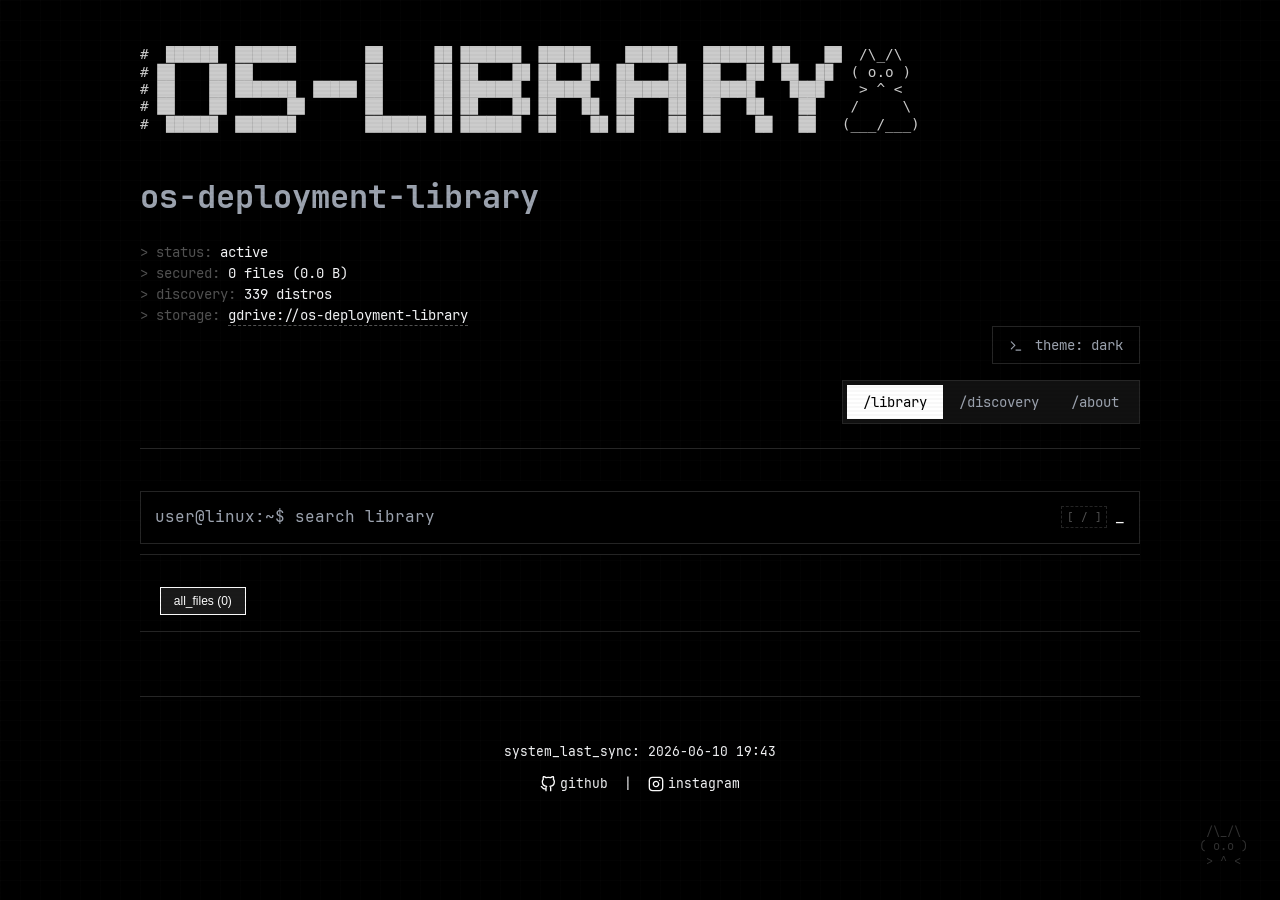
==== commit 4a7a10c9: "fix(generator): resolve path resolution issues in generate_index.py • Adjust root_dir lookup to poin" ====
--- a/web/index.html
+++ b/web/index.html
@@ -20,7 +20,7 @@
             document.documentElement.setAttribute('data-theme', savedTheme);
         })();
     </script>
-    <link rel="stylesheet" href="assets/style.css?v=1780807015">
+    <link rel="stylesheet" href="assets/style.css?v=1781095416">
 </head>
 
 <body>
@@ -214,7 +214,7 @@
         </div>
 
         <footer>
-            <p>system_last_sync: 2026-06-07 11:36</p>
+            <p>system_last_sync: 2026-06-10 19:43</p>
             <p>
                 <a href="https://github.com/tiw302/iso-deployment-bot"><svg xmlns="http://www.w3.org/2000/svg"
                         width="16" height="16" viewBox="0 0 24 24" fill="none" stroke="currentColor" stroke-width="2"
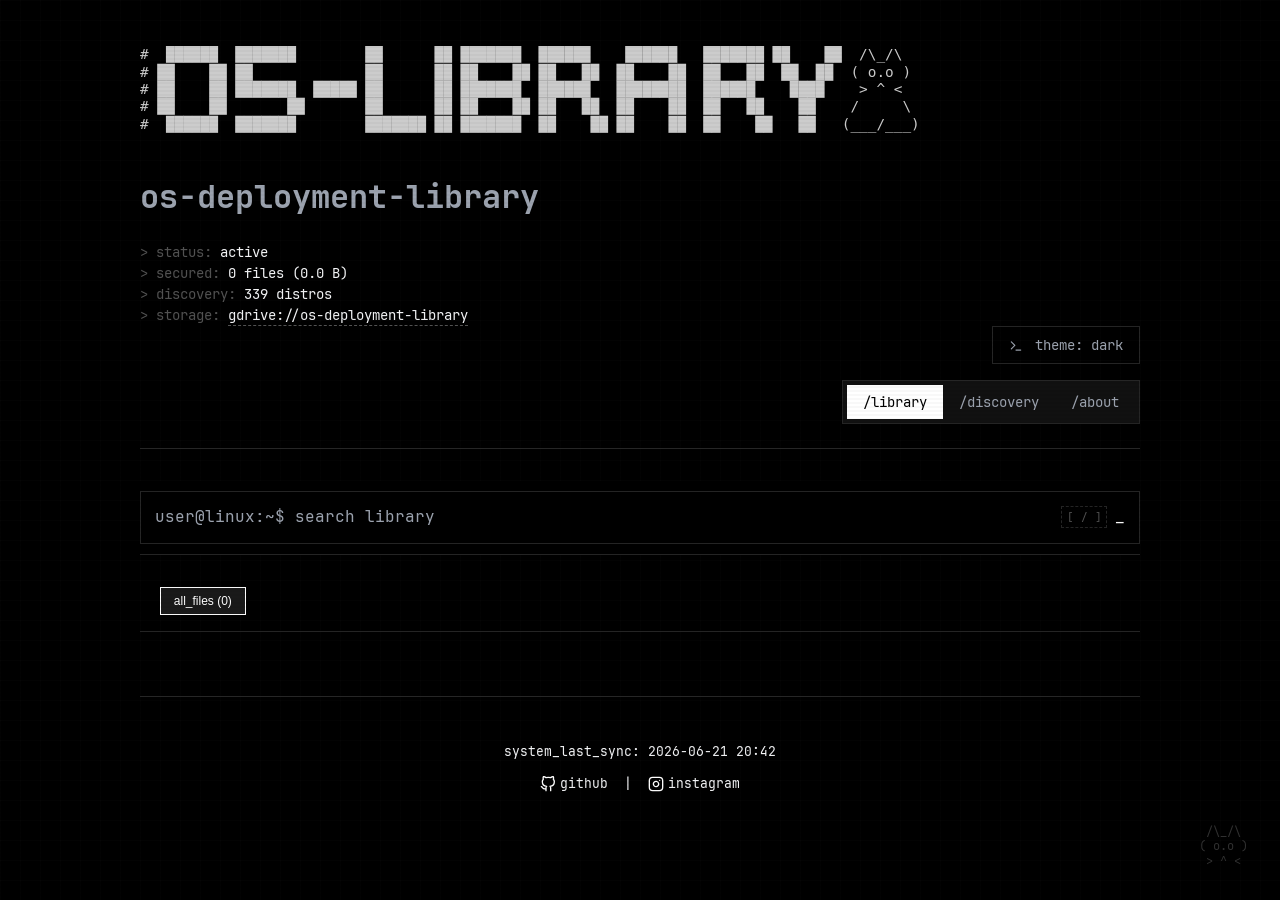
==== commit ee3edeb9: "chore(web): update system last sync date and html content - Update system_last_sync date in footer -" ====
--- a/web/index.html
+++ b/web/index.html
@@ -20,7 +20,7 @@
             document.documentElement.setAttribute('data-theme', savedTheme);
         })();
     </script>
-    <link rel="stylesheet" href="assets/style.css?v=1781095416">
+    <link rel="stylesheet" href="assets/style.css?v=1782049360">
 </head>
 
 <body>
@@ -103,7 +103,7 @@
                 <div class="scroll-arrow right-arrow" id="discArrowRight">&gt;</div>
             </div>
             <div id="discoverySections">
-                <section class="category-section discovery-section" id="disc_cat_0"><div class="category-title">ubuntu family (24)</div><div class="grid discovery-grid"><div class="iso-card discovery-card" data-name="bodhi linux" data-details="{&quot;name&quot;: &quot;Bodhi Linux&quot;, &quot;developer&quot;: &quot;Community / Open Source&quot;, &quot;type&quot;: &quot;Linux (Discovery Archive)&quot;, &quot;default_user&quot;: &quot;Configured during installation&quot;, &quot;docs&quot;: &quot;https://en.wikipedia.org/wiki/Bodhi_Linux&quot;, &quot;notes&quot;: &quot;Standard bootable media for physical or virtual machines.&quot;, &quot;description&quot;: &quot;Bodhi Linux is a light-weight Linux distribution based on Ubuntu that uses an Enlightenment DR17-based fork called Moksha as its desktop environment.&quot;, &quot;tags&quot;: [&quot;debian&quot;, &quot;desktop&quot;, &quot;ubuntu&quot;]}"><div class="iso-info"><div class="iso-name">Bodhi Linux</div><div class="iso-size">encyclopedia</div><div class="iso-tags"><span class="tag-badge tag-debian">debian</span><span class="tag-badge tag-desktop">desktop</span><span class="tag-badge tag-ubuntu">ubuntu</span></div><div class="iso-desc">Bodhi Linux is a light-weight Linux distribution based on Ubuntu that uses an Enlightenment DR17-based fork called Moksha as its desktop environment.</div></div><div class="iso-actions"><button class="btn-copy" data-url="https://en.wikipedia.org/wiki/Bodhi_Linux" title="Copy Link"><svg width="15" height="15" viewBox="0 0 24 24" fill="none" stroke="currentColor" stroke-width="2" stroke-linecap="round" stroke-linejoin="round"><rect x="9" y="9" width="13" height="13" rx="2" ry="2"></rect><path d="M5 15H4a2 2 0 0 1-2-2V4a2 2 0 0 1 2-2h9a2 2 0 0 1 2 2v1"></path></svg></button><a href="https://en.wikipedia.org/wiki/Bodhi_Linux" target="_blank" class="btn-download btn-source-dl">wiki</a></div></div><div class="iso-card discovery-card" data-name="edubuntu" data-details="{&quot;name&quot;: &quot;Edubuntu&quot;, &quot;developer&quot;: &quot;Canonical Ltd. / Ubuntu Community&quot;, &quot;type&quot;: &quot;Linux (Discovery Archive)&quot;, &quot;default_user&quot;: &quot;ubuntu (or installer setup)&quot;, &quot;docs&quot;: &quot;https://en.wikipedia.org/wiki/Edubuntu&quot;, &quot;notes&quot;: &quot;Highly recommended for both virtualization templates and cloud-init deployments.&quot;, &quot;description&quot;: &quot;Edubuntu is an official derivative of the Ubuntu operating system designed for use in classrooms inside schools, homes, and communities.&quot;, &quot;tags&quot;: [&quot;debian&quot;, &quot;ubuntu&quot;]}"><div class="iso-info"><div class="iso-name">Edubuntu</div><div class="iso-size">encyclopedia</div><div class="iso-tags"><span class="tag-badge tag-debian">debian</span><span class="tag-badge tag-ubuntu">ubuntu</span></div><div class="iso-desc">Edubuntu is an official derivative of the Ubuntu operating system designed for use in classrooms inside schools, homes, and communities.</div></div><div class="iso-actions"><button class="btn-copy" data-url="https://en.wikipedia.org/wiki/Edubuntu" title="Copy Link"><svg width="15" height="15" viewBox="0 0 24 24" fill="none" stroke="currentColor" stroke-width="2" stroke-linecap="round" stroke-linejoin="round"><rect x="9" y="9" width="13" height="13" rx="2" ry="2"></rect><path d="M5 15H4a2 2 0 0 1-2-2V4a2 2 0 0 1 2-2h9a2 2 0 0 1 2 2v1"></path></svg></button><a href="https://en.wikipedia.org/wiki/Edubuntu" target="_blank" class="btn-download btn-source-dl">wiki</a></div></div><div class="iso-card discovery-card" data-name="elementary os" data-details="{&quot;name&quot;: &quot;Elementary OS&quot;, &quot;developer&quot;: &quot;Community / Open Source&quot;, &quot;type&quot;: &quot;Linux (Discovery Archive)&quot;, &quot;default_user&quot;: &quot;Configured during installation&quot;, &quot;docs&quot;: &quot;https://en.wikipedia.org/wiki/Elementary_OS&quot;, &quot;notes&quot;: &quot;Standard bootable media for physical or virtual machines.&quot;, &quot;description&quot;: &quot;Elementary OS is a Linux distribution based on Ubuntu LTS.&quot;, &quot;tags&quot;: [&quot;debian&quot;, &quot;lts&quot;, &quot;ubuntu&quot;]}"><div class="iso-info"><div class="iso-name">Elementary OS</div><div class="iso-size">encyclopedia</div><div class="iso-tags"><span class="tag-badge tag-debian">debian</span><span class="tag-badge tag-lts">lts</span><span class="tag-badge tag-ubuntu">ubuntu</span></div><div class="iso-desc">Elementary OS is a Linux distribution based on Ubuntu LTS.</div></div><div class="iso-actions"><button class="btn-copy" data-url="https://en.wikipedia.org/wiki/Elementary_OS" title="Copy Link"><svg width="15" height="15" viewBox="0 0 24 24" fill="none" stroke="currentColor" stroke-width="2" stroke-linecap="round" stroke-linejoin="round"><rect x="9" y="9" width="13" height="13" rx="2" ry="2"></rect><path d="M5 15H4a2 2 0 0 1-2-2V4a2 2 0 0 1 2-2h9a2 2 0 0 1 2 2v1"></path></svg></button><a href="https://en.wikipedia.org/wiki/Elementary_OS" target="_blank" class="btn-download btn-source-dl">wiki</a></div></div><div class="iso-card discovery-card" data-name="kde neon" data-details="{&quot;name&quot;: &quot;KDE neon&quot;, &quot;developer&quot;: &quot;Community / Open Source&quot;, &quot;type&quot;: &quot;Linux (Discovery Archive)&quot;, &quot;default_user&quot;: &quot;Configured during installation&quot;, &quot;docs&quot;: &quot;https://en.wikipedia.org/wiki/KDE_neon&quot;, &quot;notes&quot;: &quot;Standard bootable media for physical or virtual machines.&quot;, &quot;description&quot;: &quot;KDE neon is a Linux distribution developed by KDE based on Ubuntu long-term support (LTS) releases, bundled with a set of additional software repositories containing the latest versions of the Plasma 6 desktop environment/framework, Qt 6 toolkit and other compatible KDE software.&quot;, &quot;tags&quot;: [&quot;debian&quot;, &quot;desktop&quot;, &quot;kde&quot;, &quot;lts&quot;, &quot;neon&quot;, &quot;ubuntu&quot;]}"><div class="iso-info"><div class="iso-name">KDE neon</div><div class="iso-size">encyclopedia</div><div class="iso-tags"><span class="tag-badge tag-debian">debian</span><span class="tag-badge tag-desktop">desktop</span><span class="tag-badge tag-kde">kde</span><span class="tag-badge tag-lts">lts</span><span class="tag-badge tag-neon">neon</span><span class="tag-badge tag-ubuntu">ubuntu</span></div><div class="iso-desc">KDE neon is a Linux distribution developed by KDE based on Ubuntu long-term support (LTS) releases, bundled with a set of additional software repositories containing the latest versions of the Plasma 6 desktop environment/framework, Qt 6 toolkit and other compatible KDE software.</div></div><div class="iso-actions"><button class="btn-copy" data-url="https://en.wikipedia.org/wiki/KDE_neon" title="Copy Link"><svg width="15" height="15" viewBox="0 0 24 24" fill="none" stroke="currentColor" stroke-width="2" stroke-linecap="round" stroke-linejoin="round"><rect x="9" y="9" width="13" height="13" rx="2" ry="2"></rect><path d="M5 15H4a2 2 0 0 1-2-2V4a2 2 0 0 1 2-2h9a2 2 0 0 1 2 2v1"></path></svg></button><a href="https://en.wikipedia.org/wiki/KDE_neon" target="_blank" class="btn-download btn-source-dl">wiki</a></div></div><div class="iso-card discovery-card" data-name="kubuntu" data-details="{&quot;name&quot;: &quot;Kubuntu&quot;, &quot;developer&quot;: &quot;Canonical Ltd. / Ubuntu Community&quot;, &quot;type&quot;: &quot;Linux (Discovery Archive)&quot;, &quot;default_user&quot;: &quot;ubuntu (or installer setup)&quot;, &quot;docs&quot;: &quot;https://en.wikipedia.org/wiki/Kubuntu&quot;, &quot;notes&quot;: &quot;Highly recommended for both virtualization templates and cloud-init deployments.&quot;, &quot;description&quot;: &quot;Kubuntu is an official flavor of Ubuntu, a Linux distribution that uses the KDE Plasma Desktop Environment instead of the GNOME desktop environment.&quot;, &quot;tags&quot;: [&quot;debian&quot;, &quot;desktop&quot;, &quot;gnome&quot;, &quot;kde&quot;, &quot;ubuntu&quot;]}"><div class="iso-info"><div class="iso-name">Kubuntu</div><div class="iso-size">encyclopedia</div><div class="iso-tags"><span class="tag-badge tag-debian">debian</span><span class="tag-badge tag-desktop">desktop</span><span class="tag-badge tag-gnome">gnome</span><span class="tag-badge tag-kde">kde</span><span class="tag-badge tag-ubuntu">ubuntu</span></div><div class="iso-desc">Kubuntu is an official flavor of Ubuntu, a Linux distribution that uses the KDE Plasma Desktop Environment instead of the GNOME desktop environment.</div></div><div class="iso-actions"><button class="btn-copy" data-url="https://en.wikipedia.org/wiki/Kubuntu" title="Copy Link"><svg width="15" height="15" viewBox="0 0 24 24" fill="none" stroke="currentColor" stroke-width="2" stroke-linecap="round" stroke-linejoin="round"><rect x="9" y="9" width="13" height="13" rx="2" ry="2"></rect><path d="M5 15H4a2 2 0 0 1-2-2V4a2 2 0 0 1 2-2h9a2 2 0 0 1 2 2v1"></path></svg></button><a href="https://en.wikipedia.org/wiki/Kubuntu" target="_blank" class="btn-download btn-source-dl">wiki</a></div></div><div class="iso-card discovery-card" data-name="linux mint" data-details="{&quot;name&quot;: &quot;Linux Mint&quot;, &quot;developer&quot;: &quot;Community / Open Source&quot;, &quot;type&quot;: &quot;Linux (Discovery Archive)&quot;, &quot;default_user&quot;: &quot;Configured during installation&quot;, &quot;docs&quot;: &quot;https://en.wikipedia.org/wiki/Linux_Mint&quot;, &quot;notes&quot;: &quot;Standard bootable media for physical or virtual machines.&quot;, &quot;description&quot;: &quot;Linux Mint is a community-developed Linux distribution based on Ubuntu.&quot;, &quot;tags&quot;: [&quot;debian&quot;, &quot;mint&quot;, &quot;ubuntu&quot;]}"><div class="iso-info"><div class="iso-name">Linux Mint</div><div class="iso-size">encyclopedia</div><div class="iso-tags"><span class="tag-badge tag-debian">debian</span><span class="tag-badge tag-mint">mint</span><span class="tag-badge tag-ubuntu">ubuntu</span></div><div class="iso-desc">Linux Mint is a community-developed Linux distribution based on Ubuntu.</div></div><div class="iso-actions"><button class="btn-copy" data-url="https://en.wikipedia.org/wiki/Linux_Mint" title="Copy Link"><svg width="15" height="15" viewBox="0 0 24 24" fill="none" stroke="currentColor" stroke-width="2" stroke-linecap="round" stroke-linejoin="round"><rect x="9" y="9" width="13" height="13" rx="2" ry="2"></rect><path d="M5 15H4a2 2 0 0 1-2-2V4a2 2 0 0 1 2-2h9a2 2 0 0 1 2 2v1"></path></svg></button><a href="https://en.wikipedia.org/wiki/Linux_Mint" target="_blank" class="btn-download btn-source-dl">wiki</a></div></div><div class="iso-card discovery-card" data-name="lubuntu" data-details="{&quot;name&quot;: &quot;Lubuntu&quot;, &quot;developer&quot;: &quot;Canonical Ltd. / Ubuntu Community&quot;, &quot;type&quot;: &quot;Linux (Discovery Archive)&quot;, &quot;default_user&quot;: &quot;ubuntu (or installer setup)&quot;, &quot;docs&quot;: &quot;https://en.wikipedia.org/wiki/Lubuntu&quot;, &quot;notes&quot;: &quot;Highly recommended for both virtualization templates and cloud-init deployments.&quot;, &quot;description&quot;: &quot;Lubuntu is a lightweight Linux distribution based on Ubuntu that uses the LXQt desktop environment in place of GNOME.&quot;, &quot;tags&quot;: [&quot;debian&quot;, &quot;desktop&quot;, &quot;gnome&quot;, &quot;lxqt&quot;, &quot;minimal&quot;, &quot;ubuntu&quot;]}"><div class="iso-info"><div class="iso-name">Lubuntu</div><div class="iso-size">encyclopedia</div><div class="iso-tags"><span class="tag-badge tag-debian">debian</span><span class="tag-badge tag-desktop">desktop</span><span class="tag-badge tag-gnome">gnome</span><span class="tag-badge tag-lxqt">lxqt</span><span class="tag-badge tag-minimal">minimal</span><span class="tag-badge tag-ubuntu">ubuntu</span></div><div class="iso-desc">Lubuntu is a lightweight Linux distribution based on Ubuntu that uses the LXQt desktop environment in place of GNOME.</div></div><div class="iso-actions"><button class="btn-copy" data-url="https://en.wikipedia.org/wiki/Lubuntu" title="Copy Link"><svg width="15" height="15" viewBox="0 0 24 24" fill="none" stroke="currentColor" stroke-width="2" stroke-linecap="round" stroke-linejoin="round"><rect x="9" y="9" width="13" height="13" rx="2" ry="2"></rect><path d="M5 15H4a2 2 0 0 1-2-2V4a2 2 0 0 1 2-2h9a2 2 0 0 1 2 2v1"></path></svg></button><a href="https://en.wikipedia.org/wiki/Lubuntu" target="_blank" class="btn-download btn-source-dl">wiki</a></div></div><div class="iso-card discovery-card" data-name="nubuntu" data-details="{&quot;name&quot;: &quot;NUbuntu&quot;, &quot;developer&quot;: &quot;Canonical Ltd. / Ubuntu Community&quot;, &quot;type&quot;: &quot;Linux (Discovery Archive)&quot;, &quot;default_user&quot;: &quot;ubuntu (or installer setup)&quot;, &quot;docs&quot;: &quot;https://en.wikipedia.org/wiki/NUbuntu&quot;, &quot;notes&quot;: &quot;Highly recommended for both virtualization templates and cloud-init deployments.&quot;, &quot;description&quot;: &quot;nUbuntu or Network Ubuntu was a project to take the existing Ubuntu operating system LiveCD and Full Installer and remaster it with tools needed for penetration testing servers and networks.&quot;, &quot;tags&quot;: [&quot;debian&quot;, &quot;desktop&quot;, &quot;live&quot;, &quot;server&quot;, &quot;ubuntu&quot;]}"><div class="iso-info"><div class="iso-name">NUbuntu</div><div class="iso-size">encyclopedia</div><div class="iso-tags"><span class="tag-badge tag-debian">debian</span><span class="tag-badge tag-desktop">desktop</span><span class="tag-badge tag-live">live</span><span class="tag-badge tag-server">server</span><span class="tag-badge tag-ubuntu">ubuntu</span></div><div class="iso-desc">nUbuntu or Network Ubuntu was a project to take the existing Ubuntu operating system LiveCD and Full Installer and remaster it with tools needed for penetration testing servers and networks.</div></div><div class="iso-actions"><button class="btn-copy" data-url="https://en.wikipedia.org/wiki/NUbuntu" title="Copy Link"><svg width="15" height="15" viewBox="0 0 24 24" fill="none" stroke="currentColor" stroke-width="2" stroke-linecap="round" stroke-linejoin="round"><rect x="9" y="9" width="13" height="13" rx="2" ry="2"></rect><path d="M5 15H4a2 2 0 0 1-2-2V4a2 2 0 0 1 2-2h9a2 2 0 0 1 2 2v1"></path></svg></button><a href="https://en.wikipedia.org/wiki/NUbuntu" target="_blank" class="btn-download btn-source-dl">wiki</a></div></div><div class="iso-card discovery-card" data-name="peppermint os" data-details="{&quot;name&quot;: &quot;Peppermint OS&quot;, &quot;developer&quot;: &quot;Community / Open Source&quot;, &quot;type&quot;: &quot;Linux (Discovery Archive)&quot;, &quot;default_user&quot;: &quot;Configured during installation&quot;, &quot;docs&quot;: &quot;https://en.wikipedia.org/wiki/Peppermint_OS&quot;, &quot;notes&quot;: &quot;Standard bootable media for physical or virtual machines.&quot;, &quot;description&quot;: &quot;Peppermint OS is a Linux distribution based on Debian and Devuan Stable, and formerly based on Ubuntu.&quot;, &quot;tags&quot;: [&quot;debian&quot;, &quot;mint&quot;, &quot;ubuntu&quot;]}"><div class="iso-info"><div class="iso-name">Peppermint OS</div><div class="iso-size">encyclopedia</div><div class="iso-tags"><span class="tag-badge tag-debian">debian</span><span class="tag-badge tag-mint">mint</span><span class="tag-badge tag-ubuntu">ubuntu</span></div><div class="iso-desc">Peppermint OS is a Linux distribution based on Debian and Devuan Stable, and formerly based on Ubuntu.</div></div><div class="iso-actions"><button class="btn-copy" data-url="https://en.wikipedia.org/wiki/Peppermint_OS" title="Copy Link"><svg width="15" height="15" viewBox="0 0 24 24" fill="none" stroke="currentColor" stroke-width="2" stroke-linecap="round" stroke-linejoin="round"><rect x="9" y="9" width="13" height="13" rx="2" ry="2"></rect><path d="M5 15H4a2 2 0 0 1-2-2V4a2 2 0 0 1 2-2h9a2 2 0 0 1 2 2v1"></path></svg></button><a href="https://en.wikipedia.org/wiki/Peppermint_OS" target="_blank" class="btn-download btn-source-dl">wiki</a></div></div><div class="iso-card discovery-card" data-name="pop! os" data-details="{&quot;name&quot;: &quot;Pop! OS&quot;, &quot;developer&quot;: &quot;Community / Open Source&quot;, &quot;type&quot;: &quot;Linux (Discovery Archive)&quot;, &quot;default_user&quot;: &quot;Configured during installation&quot;, &quot;docs&quot;: &quot;https://en.wikipedia.org/wiki/Pop!_OS&quot;, &quot;notes&quot;: &quot;Standard bootable media for physical or virtual machines.&quot;, &quot;description&quot;: &quot;Pop OS is a free and open-source Linux distribution based on Ubuntu and developed by the American Linux computer manufacturer System76.&quot;, &quot;tags&quot;: [&quot;debian&quot;, &quot;pop-os&quot;, &quot;ubuntu&quot;]}"><div class="iso-info"><div class="iso-name">Pop! OS</div><div class="iso-size">encyclopedia</div><div class="iso-tags"><span class="tag-badge tag-debian">debian</span><span class="tag-badge tag-pop-os">pop-os</span><span class="tag-badge tag-ubuntu">ubuntu</span></div><div class="iso-desc">Pop OS is a free and open-source Linux distribution based on Ubuntu and developed by the American Linux computer manufacturer System76.</div></div><div class="iso-actions"><button class="btn-copy" data-url="https://en.wikipedia.org/wiki/Pop!_OS" title="Copy Link"><svg width="15" height="15" viewBox="0 0 24 24" fill="none" stroke="currentColor" stroke-width="2" stroke-linecap="round" stroke-linejoin="round"><rect x="9" y="9" width="13" height="13" rx="2" ry="2"></rect><path d="M5 15H4a2 2 0 0 1-2-2V4a2 2 0 0 1 2-2h9a2 2 0 0 1 2 2v1"></path></svg></button><a href="https://en.wikipedia.org/wiki/Pop!_OS" target="_blank" class="btn-download btn-source-dl">wiki</a></div></div><div class="iso-card discovery-card" data-name="trisquel" data-details="{&quot;name&quot;: &quot;Trisquel&quot;, &quot;developer&quot;: &quot;Community / Open Source&quot;, &quot;type&quot;: &quot;Linux (Discovery Archive)&quot;, &quot;default_user&quot;: &quot;Configured during installation&quot;, &quot;docs&quot;: &quot;https://en.wikipedia.org/wiki/Trisquel&quot;, &quot;notes&quot;: &quot;Standard bootable media for physical or virtual machines.&quot;, &quot;description&quot;: &quot;Trisquel is a computer operating system, a Linux distribution, derived from another distribution, Ubuntu.&quot;, &quot;tags&quot;: [&quot;debian&quot;, &quot;ubuntu&quot;]}"><div class="iso-info"><div class="iso-name">Trisquel</div><div class="iso-size">encyclopedia</div><div class="iso-tags"><span class="tag-badge tag-debian">debian</span><span class="tag-badge tag-ubuntu">ubuntu</span></div><div class="iso-desc">Trisquel is a computer operating system, a Linux distribution, derived from another distribution, Ubuntu.</div></div><div class="iso-actions"><button class="btn-copy" data-url="https://en.wikipedia.org/wiki/Trisquel" title="Copy Link"><svg width="15" height="15" viewBox="0 0 24 24" fill="none" stroke="currentColor" stroke-width="2" stroke-linecap="round" stroke-linejoin="round"><rect x="9" y="9" width="13" height="13" rx="2" ry="2"></rect><path d="M5 15H4a2 2 0 0 1-2-2V4a2 2 0 0 1 2-2h9a2 2 0 0 1 2 2v1"></path></svg></button><a href="https://en.wikipedia.org/wiki/Trisquel" target="_blank" class="btn-download btn-source-dl">wiki</a></div></div><div class="iso-card discovery-card" data-name="ubuntu" data-details="{&quot;name&quot;: &quot;Ubuntu&quot;, &quot;developer&quot;: &quot;Canonical Ltd. / Ubuntu Community&quot;, &quot;type&quot;: &quot;Linux (Discovery Archive)&quot;, &quot;default_user&quot;: &quot;ubuntu (or installer setup)&quot;, &quot;docs&quot;: &quot;https://en.wikipedia.org/wiki/Ubuntu&quot;, &quot;notes&quot;: &quot;Highly recommended for both virtualization templates and cloud-init deployments.&quot;, &quot;description&quot;: &quot;Ubuntu is a Linux distribution based on Debian and composed primarily of free and open-source software.&quot;, &quot;tags&quot;: [&quot;debian&quot;, &quot;ubuntu&quot;]}"><div class="iso-info"><div class="iso-name">Ubuntu</div><div class="iso-size">encyclopedia</div><div class="iso-tags"><span class="tag-badge tag-debian">debian</span><span class="tag-badge tag-ubuntu">ubuntu</span></div><div class="iso-desc">Ubuntu is a Linux distribution based on Debian and composed primarily of free and open-source software.</div></div><div class="iso-actions"><button class="btn-copy" data-url="https://en.wikipedia.org/wiki/Ubuntu" title="Copy Link"><svg width="15" height="15" viewBox="0 0 24 24" fill="none" stroke="currentColor" stroke-width="2" stroke-linecap="round" stroke-linejoin="round"><rect x="9" y="9" width="13" height="13" rx="2" ry="2"></rect><path d="M5 15H4a2 2 0 0 1-2-2V4a2 2 0 0 1 2-2h9a2 2 0 0 1 2 2v1"></path></svg></button><a href="https://en.wikipedia.org/wiki/Ubuntu" target="_blank" class="btn-download btn-source-dl">wiki</a></div></div><div class="iso-card discovery-card" data-name="ubuntu budgie" data-details="{&quot;name&quot;: &quot;Ubuntu Budgie&quot;, &quot;developer&quot;: &quot;Canonical Ltd. / Ubuntu Community&quot;, &quot;type&quot;: &quot;Linux (Discovery Archive)&quot;, &quot;default_user&quot;: &quot;ubuntu (or installer setup)&quot;, &quot;docs&quot;: &quot;https://en.wikipedia.org/wiki/Ubuntu_Budgie&quot;, &quot;notes&quot;: &quot;Highly recommended for both virtualization templates and cloud-init deployments.&quot;, &quot;description&quot;: &quot;Ubuntu Budgie is an official community flavor of Ubuntu.&quot;, &quot;tags&quot;: [&quot;budgie&quot;, &quot;debian&quot;, &quot;ubuntu&quot;]}"><div class="iso-info"><div class="iso-name">Ubuntu Budgie</div><div class="iso-size">encyclopedia</div><div class="iso-tags"><span class="tag-badge tag-budgie">budgie</span><span class="tag-badge tag-debian">debian</span><span class="tag-badge tag-ubuntu">ubuntu</span></div><div class="iso-desc">Ubuntu Budgie is an official community flavor of Ubuntu.</div></div><div class="iso-actions"><button class="btn-copy" data-url="https://en.wikipedia.org/wiki/Ubuntu_Budgie" title="Copy Link"><svg width="15" height="15" viewBox="0 0 24 24" fill="none" stroke="currentColor" stroke-width="2" stroke-linecap="round" stroke-linejoin="round"><rect x="9" y="9" width="13" height="13" rx="2" ry="2"></rect><path d="M5 15H4a2 2 0 0 1-2-2V4a2 2 0 0 1 2-2h9a2 2 0 0 1 2 2v1"></path></svg></button><a href="https://en.wikipedia.org/wiki/Ubuntu_Budgie" target="_blank" class="btn-download btn-source-dl">wiki</a></div></div><div class="iso-card discovery-card" data-name="ubuntu cinnamon" data-details="{&quot;name&quot;: &quot;Ubuntu Cinnamon&quot;, &quot;developer&quot;: &quot;Canonical Ltd. / Ubuntu Community&quot;, &quot;type&quot;: &quot;Linux (Discovery Archive)&quot;, &quot;default_user&quot;: &quot;ubuntu (or installer setup)&quot;, &quot;docs&quot;: &quot;https://en.wikipedia.org/wiki/Ubuntu_Cinnamon&quot;, &quot;notes&quot;: &quot;Highly recommended for both virtualization templates and cloud-init deployments.&quot;, &quot;description&quot;: &quot;Ubuntu Cinnamon is a community-driven, free and open-source Linux distribution based on Ubuntu, using the Cinnamon desktop environment in place of Ubuntu's GNOME Shell.&quot;, &quot;tags&quot;: [&quot;cinnamon&quot;, &quot;debian&quot;, &quot;desktop&quot;, &quot;gnome&quot;, &quot;ubuntu&quot;]}"><div class="iso-info"><div class="iso-name">Ubuntu Cinnamon</div><div class="iso-size">encyclopedia</div><div class="iso-tags"><span class="tag-badge tag-cinnamon">cinnamon</span><span class="tag-badge tag-debian">debian</span><span class="tag-badge tag-desktop">desktop</span><span class="tag-badge tag-gnome">gnome</span><span class="tag-badge tag-ubuntu">ubuntu</span></div><div class="iso-desc">Ubuntu Cinnamon is a community-driven, free and open-source Linux distribution based on Ubuntu, using the Cinnamon desktop environment in place of Ubuntu's GNOME Shell.</div></div><div class="iso-actions"><button class="btn-copy" data-url="https://en.wikipedia.org/wiki/Ubuntu_Cinnamon" title="Copy Link"><svg width="15" height="15" viewBox="0 0 24 24" fill="none" stroke="currentColor" stroke-width="2" stroke-linecap="round" stroke-linejoin="round"><rect x="9" y="9" width="13" height="13" rx="2" ry="2"></rect><path d="M5 15H4a2 2 0 0 1-2-2V4a2 2 0 0 1 2-2h9a2 2 0 0 1 2 2v1"></path></svg></button><a href="https://en.wikipedia.org/wiki/Ubuntu_Cinnamon" target="_blank" class="btn-download btn-source-dl">wiki</a></div></div><div class="iso-card discovery-card" data-name="ubuntu gnome" data-details="{&quot;name&quot;: &quot;Ubuntu GNOME&quot;, &quot;developer&quot;: &quot;Canonical Ltd. / Ubuntu Community&quot;, &quot;type&quot;: &quot;Linux (Discovery Archive)&quot;, &quot;default_user&quot;: &quot;ubuntu (or installer setup)&quot;, &quot;docs&quot;: &quot;https://en.wikipedia.org/wiki/Ubuntu_GNOME&quot;, &quot;notes&quot;: &quot;Highly recommended for both virtualization templates and cloud-init deployments.&quot;, &quot;description&quot;: &quot;Ubuntu GNOME is a discontinued Linux distribution, distributed as free and open-source software.&quot;, &quot;tags&quot;: [&quot;debian&quot;, &quot;gnome&quot;, &quot;ubuntu&quot;]}"><div class="iso-info"><div class="iso-name">Ubuntu GNOME</div><div class="iso-size">encyclopedia</div><div class="iso-tags"><span class="tag-badge tag-debian">debian</span><span class="tag-badge tag-gnome">gnome</span><span class="tag-badge tag-ubuntu">ubuntu</span></div><div class="iso-desc">Ubuntu GNOME is a discontinued Linux distribution, distributed as free and open-source software.</div></div><div class="iso-actions"><button class="btn-copy" data-url="https://en.wikipedia.org/wiki/Ubuntu_GNOME" title="Copy Link"><svg width="15" height="15" viewBox="0 0 24 24" fill="none" stroke="currentColor" stroke-width="2" stroke-linecap="round" stroke-linejoin="round"><rect x="9" y="9" width="13" height="13" rx="2" ry="2"></rect><path d="M5 15H4a2 2 0 0 1-2-2V4a2 2 0 0 1 2-2h9a2 2 0 0 1 2 2v1"></path></svg></button><a href="https://en.wikipedia.org/wiki/Ubuntu_GNOME" target="_blank" class="btn-download btn-source-dl">wiki</a></div></div><div class="iso-card discovery-card" data-name="ubuntu jeos" data-details="{&quot;name&quot;: &quot;Ubuntu JeOS&quot;, &quot;developer&quot;: &quot;Canonical Ltd. / Ubuntu Community&quot;, &quot;type&quot;: &quot;Linux (Debian-based)&quot;, &quot;default_user&quot;: &quot;ubuntu (or installer setup)&quot;, &quot;docs&quot;: &quot;https://help.ubuntu.com&quot;, &quot;notes&quot;: &quot;Highly recommended for both virtualization templates and cloud-init deployments.&quot;, &quot;description&quot;: &quot;Ubuntu JeOS is a discontinued variant of Ubuntu Linux that is described as &quot;an efficient variant ..&quot;}"><div class="iso-info"><div class="iso-name">Ubuntu JeOS</div><div class="iso-size">encyclopedia</div><div class="iso-tags"><span class="tag-badge tag-debian">debian</span><span class="tag-badge tag-ubuntu">ubuntu</span></div><div class="iso-desc">Ubuntu JeOS is a discontinued variant of Ubuntu Linux that is described as &quot;an efficient variant ..</div></div><div class="iso-actions"><button class="btn-copy" data-url="https://en.wikipedia.org/wiki/Ubuntu_JeOS" title="Copy Link"><svg width="15" height="15" viewBox="0 0 24 24" fill="none" stroke="currentColor" stroke-width="2" stroke-linecap="round" stroke-linejoin="round"><rect x="9" y="9" width="13" height="13" rx="2" ry="2"></rect><path d="M5 15H4a2 2 0 0 1-2-2V4a2 2 0 0 1 2-2h9a2 2 0 0 1 2 2v1"></path></svg></button><a href="https://en.wikipedia.org/wiki/Ubuntu_JeOS" target="_blank" class="btn-download btn-source-dl">wiki</a></div></div><div class="iso-card discovery-card" data-name="ubuntu kylin" data-details="{&quot;name&quot;: &quot;Ubuntu Kylin&quot;, &quot;developer&quot;: &quot;Canonical Ltd. / Ubuntu Community&quot;, &quot;type&quot;: &quot;Linux (Discovery Archive)&quot;, &quot;default_user&quot;: &quot;ubuntu (or installer setup)&quot;, &quot;docs&quot;: &quot;https://en.wikipedia.org/wiki/Ubuntu_Kylin&quot;, &quot;notes&quot;: &quot;Highly recommended for both virtualization templates and cloud-init deployments.&quot;, &quot;description&quot;: &quot;Ubuntu Kylin is the official Chinese version of the Ubuntu computer operating system.&quot;, &quot;tags&quot;: [&quot;debian&quot;, &quot;ubuntu&quot;]}"><div class="iso-info"><div class="iso-name">Ubuntu Kylin</div><div class="iso-size">encyclopedia</div><div class="iso-tags"><span class="tag-badge tag-debian">debian</span><span class="tag-badge tag-ubuntu">ubuntu</span></div><div class="iso-desc">Ubuntu Kylin is the official Chinese version of the Ubuntu computer operating system.</div></div><div class="iso-actions"><button class="btn-copy" data-url="https://en.wikipedia.org/wiki/Ubuntu_Kylin" title="Copy Link"><svg width="15" height="15" viewBox="0 0 24 24" fill="none" stroke="currentColor" stroke-width="2" stroke-linecap="round" stroke-linejoin="round"><rect x="9" y="9" width="13" height="13" rx="2" ry="2"></rect><path d="M5 15H4a2 2 0 0 1-2-2V4a2 2 0 0 1 2-2h9a2 2 0 0 1 2 2v1"></path></svg></button><a href="https://en.wikipedia.org/wiki/Ubuntu_Kylin" target="_blank" class="btn-download btn-source-dl">wiki</a></div></div><div class="iso-card discovery-card" data-name="ubuntu mate" data-details="{&quot;name&quot;: &quot;Ubuntu MATE&quot;, &quot;developer&quot;: &quot;Canonical Ltd. / Ubuntu Community&quot;, &quot;type&quot;: &quot;Linux (Discovery Archive)&quot;, &quot;default_user&quot;: &quot;ubuntu (or installer setup)&quot;, &quot;docs&quot;: &quot;https://en.wikipedia.org/wiki/Ubuntu_MATE&quot;, &quot;notes&quot;: &quot;Highly recommended for both virtualization templates and cloud-init deployments.&quot;, &quot;description&quot;: &quot;Ubuntu MATE is a free and open-source Linux distribution and an official derivative of Ubuntu.&quot;, &quot;tags&quot;: [&quot;debian&quot;, &quot;mate&quot;, &quot;ubuntu&quot;]}"><div class="iso-info"><div class="iso-name">Ubuntu MATE</div><div class="iso-size">encyclopedia</div><div class="iso-tags"><span class="tag-badge tag-debian">debian</span><span class="tag-badge tag-mate">mate</span><span class="tag-badge tag-ubuntu">ubuntu</span></div><div class="iso-desc">Ubuntu MATE is a free and open-source Linux distribution and an official derivative of Ubuntu.</div></div><div class="iso-actions"><button class="btn-copy" data-url="https://en.wikipedia.org/wiki/Ubuntu_MATE" title="Copy Link"><svg width="15" height="15" viewBox="0 0 24 24" fill="none" stroke="currentColor" stroke-width="2" stroke-linecap="round" stroke-linejoin="round"><rect x="9" y="9" width="13" height="13" rx="2" ry="2"></rect><path d="M5 15H4a2 2 0 0 1-2-2V4a2 2 0 0 1 2-2h9a2 2 0 0 1 2 2v1"></path></svg></button><a href="https://en.wikipedia.org/wiki/Ubuntu_MATE" target="_blank" class="btn-download btn-source-dl">wiki</a></div></div><div class="iso-card discovery-card" data-name="ubuntu netbook edition" data-details="{&quot;name&quot;: &quot;Ubuntu Netbook Edition&quot;, &quot;developer&quot;: &quot;Canonical Ltd. / Ubuntu Community&quot;, &quot;type&quot;: &quot;Linux (Discovery Archive)&quot;, &quot;default_user&quot;: &quot;ubuntu (or installer setup)&quot;, &quot;docs&quot;: &quot;https://en.wikipedia.org/wiki/Ubuntu_Netbook_Edition&quot;, &quot;notes&quot;: &quot;Highly recommended for both virtualization templates and cloud-init deployments.&quot;, &quot;description&quot;: &quot;Ubuntu Netbook Edition (UNE), known as Ubuntu Netbook Remix (UNR) prior to the release of Ubuntu 10.04, is a discontinued version of the Ubuntu operating system (OS) that had been optimized to enable it to work better on netbooks and other devices with small screens or with the Intel Atom CPU.&quot;, &quot;tags&quot;: [&quot;debian&quot;, &quot;ubuntu&quot;]}"><div class="iso-info"><div class="iso-name">Ubuntu Netbook Edition</div><div class="iso-size">encyclopedia</div><div class="iso-tags"><span class="tag-badge tag-debian">debian</span><span class="tag-badge tag-ubuntu">ubuntu</span></div><div class="iso-desc">Ubuntu Netbook Edition (UNE), known as Ubuntu Netbook Remix (UNR) prior to the release of Ubuntu 10.04, is a discontinued version of the Ubuntu operating system (OS) that had been optimized to enable it to work better on netbooks and other devices with small screens or with the Intel Atom CPU.</div></div><div class="iso-actions"><button class="btn-copy" data-url="https://en.wikipedia.org/wiki/Ubuntu_Netbook_Edition" title="Copy Link"><svg width="15" height="15" viewBox="0 0 24 24" fill="none" stroke="currentColor" stroke-width="2" stroke-linecap="round" stroke-linejoin="round"><rect x="9" y="9" width="13" height="13" rx="2" ry="2"></rect><path d="M5 15H4a2 2 0 0 1-2-2V4a2 2 0 0 1 2-2h9a2 2 0 0 1 2 2v1"></path></svg></button><a href="https://en.wikipedia.org/wiki/Ubuntu_Netbook_Edition" target="_blank" class="btn-download btn-source-dl">wiki</a></div></div><div class="iso-card discovery-card" data-name="ubuntu studio" data-details="{&quot;name&quot;: &quot;Ubuntu Studio&quot;, &quot;developer&quot;: &quot;Canonical Ltd. / Ubuntu Community&quot;, &quot;type&quot;: &quot;Linux (Discovery Archive)&quot;, &quot;default_user&quot;: &quot;ubuntu (or installer setup)&quot;, &quot;docs&quot;: &quot;https://en.wikipedia.org/wiki/Ubuntu_Studio&quot;, &quot;notes&quot;: &quot;Highly recommended for both virtualization templates and cloud-init deployments.&quot;, &quot;description&quot;: &quot;Ubuntu Studio is a recognized flavor of the Ubuntu Linux distribution, which is geared to general multimedia production.&quot;, &quot;tags&quot;: [&quot;debian&quot;, &quot;desktop&quot;, &quot;multimedia&quot;, &quot;ubuntu&quot;]}"><div class="iso-info"><div class="iso-name">Ubuntu Studio</div><div class="iso-size">encyclopedia</div><div class="iso-tags"><span class="tag-badge tag-debian">debian</span><span class="tag-badge tag-desktop">desktop</span><span class="tag-badge tag-multimedia">multimedia</span><span class="tag-badge tag-ubuntu">ubuntu</span></div><div class="iso-desc">Ubuntu Studio is a recognized flavor of the Ubuntu Linux distribution, which is geared to general multimedia production.</div></div><div class="iso-actions"><button class="btn-copy" data-url="https://en.wikipedia.org/wiki/Ubuntu_Studio" title="Copy Link"><svg width="15" height="15" viewBox="0 0 24 24" fill="none" stroke="currentColor" stroke-width="2" stroke-linecap="round" stroke-linejoin="round"><rect x="9" y="9" width="13" height="13" rx="2" ry="2"></rect><path d="M5 15H4a2 2 0 0 1-2-2V4a2 2 0 0 1 2-2h9a2 2 0 0 1 2 2v1"></path></svg></button><a href="https://en.wikipedia.org/wiki/Ubuntu_Studio" target="_blank" class="btn-download btn-source-dl">wiki</a></div></div><div class="iso-card discovery-card" data-name="ubuntu touch" data-details="{&quot;name&quot;: &quot;Ubuntu Touch&quot;, &quot;developer&quot;: &quot;Canonical Ltd. / Ubuntu Community&quot;, &quot;type&quot;: &quot;Linux (Discovery Archive)&quot;, &quot;default_user&quot;: &quot;ubuntu (or installer setup)&quot;, &quot;docs&quot;: &quot;https://en.wikipedia.org/wiki/Ubuntu_Touch&quot;, &quot;notes&quot;: &quot;Highly recommended for both virtualization templates and cloud-init deployments.&quot;, &quot;description&quot;: &quot;Ubuntu Touch is a mobile version of the Ubuntu operating system, developed by the UBports community.&quot;, &quot;tags&quot;: [&quot;debian&quot;, &quot;ubuntu&quot;]}"><div class="iso-info"><div class="iso-name">Ubuntu Touch</div><div class="iso-size">encyclopedia</div><div class="iso-tags"><span class="tag-badge tag-debian">debian</span><span class="tag-badge tag-ubuntu">ubuntu</span></div><div class="iso-desc">Ubuntu Touch is a mobile version of the Ubuntu operating system, developed by the UBports community.</div></div><div class="iso-actions"><button class="btn-copy" data-url="https://en.wikipedia.org/wiki/Ubuntu_Touch" title="Copy Link"><svg width="15" height="15" viewBox="0 0 24 24" fill="none" stroke="currentColor" stroke-width="2" stroke-linecap="round" stroke-linejoin="round"><rect x="9" y="9" width="13" height="13" rx="2" ry="2"></rect><path d="M5 15H4a2 2 0 0 1-2-2V4a2 2 0 0 1 2-2h9a2 2 0 0 1 2 2v1"></path></svg></button><a href="https://en.wikipedia.org/wiki/Ubuntu_Touch" target="_blank" class="btn-download btn-source-dl">wiki</a></div></div><div class="iso-card discovery-card" data-name="ubuntu unity" data-details="{&quot;name&quot;: &quot;Ubuntu Unity&quot;, &quot;developer&quot;: &quot;Canonical Ltd. / Ubuntu Community&quot;, &quot;type&quot;: &quot;Linux (Discovery Archive)&quot;, &quot;default_user&quot;: &quot;ubuntu (or installer setup)&quot;, &quot;docs&quot;: &quot;https://en.wikipedia.org/wiki/Ubuntu_Unity&quot;, &quot;notes&quot;: &quot;Highly recommended for both virtualization templates and cloud-init deployments.&quot;, &quot;description&quot;: &quot;Ubuntu Unity is a Linux distribution based on Ubuntu, using the Unity interface in place of Ubuntu's GNOME Shell.&quot;, &quot;tags&quot;: [&quot;debian&quot;, &quot;gnome&quot;, &quot;ubuntu&quot;]}"><div class="iso-info"><div class="iso-name">Ubuntu Unity</div><div class="iso-size">encyclopedia</div><div class="iso-tags"><span class="tag-badge tag-debian">debian</span><span class="tag-badge tag-gnome">gnome</span><span class="tag-badge tag-ubuntu">ubuntu</span></div><div class="iso-desc">Ubuntu Unity is a Linux distribution based on Ubuntu, using the Unity interface in place of Ubuntu's GNOME Shell.</div></div><div class="iso-actions"><button class="btn-copy" data-url="https://en.wikipedia.org/wiki/Ubuntu_Unity" title="Copy Link"><svg width="15" height="15" viewBox="0 0 24 24" fill="none" stroke="currentColor" stroke-width="2" stroke-linecap="round" stroke-linejoin="round"><rect x="9" y="9" width="13" height="13" rx="2" ry="2"></rect><path d="M5 15H4a2 2 0 0 1-2-2V4a2 2 0 0 1 2-2h9a2 2 0 0 1 2 2v1"></path></svg></button><a href="https://en.wikipedia.org/wiki/Ubuntu_Unity" target="_blank" class="btn-download btn-source-dl">wiki</a></div></div><div class="iso-card discovery-card" data-name="xubuntu" data-details="{&quot;name&quot;: &quot;Xubuntu&quot;, &quot;developer&quot;: &quot;Canonical Ltd. / Ubuntu Community&quot;, &quot;type&quot;: &quot;Linux (Discovery Archive)&quot;, &quot;default_user&quot;: &quot;ubuntu (or installer setup)&quot;, &quot;docs&quot;: &quot;https://en.wikipedia.org/wiki/Xubuntu&quot;, &quot;notes&quot;: &quot;Highly recommended for both virtualization templates and cloud-init deployments.&quot;, &quot;description&quot;: &quot;Xubuntu is a Canonical-recognized, community-maintained derivative of the Ubuntu operating system.&quot;, &quot;tags&quot;: [&quot;debian&quot;, &quot;ubuntu&quot;, &quot;xfce&quot;]}"><div class="iso-info"><div class="iso-name">Xubuntu</div><div class="iso-size">encyclopedia</div><div class="iso-tags"><span class="tag-badge tag-debian">debian</span><span class="tag-badge tag-ubuntu">ubuntu</span><span class="tag-badge tag-xfce">xfce</span></div><div class="iso-desc">Xubuntu is a Canonical-recognized, community-maintained derivative of the Ubuntu operating system.</div></div><div class="iso-actions"><button class="btn-copy" data-url="https://en.wikipedia.org/wiki/Xubuntu" title="Copy Link"><svg width="15" height="15" viewBox="0 0 24 24" fill="none" stroke="currentColor" stroke-width="2" stroke-linecap="round" stroke-linejoin="round"><rect x="9" y="9" width="13" height="13" rx="2" ry="2"></rect><path d="M5 15H4a2 2 0 0 1-2-2V4a2 2 0 0 1 2-2h9a2 2 0 0 1 2 2v1"></path></svg></button><a href="https://en.wikipedia.org/wiki/Xubuntu" target="_blank" class="btn-download btn-source-dl">wiki</a></div></div><div class="iso-card discovery-card" data-name="zorin os" data-details="{&quot;name&quot;: &quot;Zorin OS&quot;, &quot;developer&quot;: &quot;Community / Open Source&quot;, &quot;type&quot;: &quot;Linux (Discovery Archive)&quot;, &quot;default_user&quot;: &quot;Configured during installation&quot;, &quot;docs&quot;: &quot;https://en.wikipedia.org/wiki/Zorin_OS&quot;, &quot;notes&quot;: &quot;Standard bootable media for physical or virtual machines.&quot;, &quot;description&quot;: &quot;Zorin OS is a Linux distribution based on Ubuntu which provides both free and paid versions.&quot;, &quot;tags&quot;: [&quot;debian&quot;, &quot;ubuntu&quot;]}"><div class="iso-info"><div class="iso-name">Zorin OS</div><div class="iso-size">encyclopedia</div><div class="iso-tags"><span class="tag-badge tag-debian">debian</span><span class="tag-badge tag-ubuntu">ubuntu</span></div><div class="iso-desc">Zorin OS is a Linux distribution based on Ubuntu which provides both free and paid versions.</div></div><div class="iso-actions"><button class="btn-copy" data-url="https://en.wikipedia.org/wiki/Zorin_OS" title="Copy Link"><svg width="15" height="15" viewBox="0 0 24 24" fill="none" stroke="currentColor" stroke-width="2" stroke-linecap="round" stroke-linejoin="round"><rect x="9" y="9" width="13" height="13" rx="2" ry="2"></rect><path d="M5 15H4a2 2 0 0 1-2-2V4a2 2 0 0 1 2-2h9a2 2 0 0 1 2 2v1"></path></svg></button><a href="https://en.wikipedia.org/wiki/Zorin_OS" target="_blank" class="btn-download btn-source-dl">wiki</a></div></div></div></section><section class="category-section discovery-section" id="disc_cat_1"><div class="category-title">debian family (14)</div><div class="grid discovery-grid"><div class="iso-card discovery-card" data-name="antix" data-details="{&quot;name&quot;: &quot;AntiX&quot;, &quot;developer&quot;: &quot;Community / Open Source&quot;, &quot;type&quot;: &quot;Linux (Discovery Archive)&quot;, &quot;default_user&quot;: &quot;Configured during installation&quot;, &quot;docs&quot;: &quot;https://en.wikipedia.org/wiki/AntiX&quot;, &quot;notes&quot;: &quot;Standard bootable media for physical or virtual machines.&quot;, &quot;description&quot;: &quot;antiX is a Linux distribution, originally based on MEPIS, which itself is based on the Debian Stable distribution.&quot;, &quot;tags&quot;: [&quot;debian&quot;, &quot;mx-linux&quot;]}"><div class="iso-info"><div class="iso-name">AntiX</div><div class="iso-size">encyclopedia</div><div class="iso-tags"><span class="tag-badge tag-debian">debian</span><span class="tag-badge tag-mx-linux">mx-linux</span></div><div class="iso-desc">antiX is a Linux distribution, originally based on MEPIS, which itself is based on the Debian Stable distribution.</div></div><div class="iso-actions"><button class="btn-copy" data-url="https://en.wikipedia.org/wiki/AntiX" title="Copy Link"><svg width="15" height="15" viewBox="0 0 24 24" fill="none" stroke="currentColor" stroke-width="2" stroke-linecap="round" stroke-linejoin="round"><rect x="9" y="9" width="13" height="13" rx="2" ry="2"></rect><path d="M5 15H4a2 2 0 0 1-2-2V4a2 2 0 0 1 2-2h9a2 2 0 0 1 2 2v1"></path></svg></button><a href="https://en.wikipedia.org/wiki/AntiX" target="_blank" class="btn-download btn-source-dl">wiki</a></div></div><div class="iso-card discovery-card" data-name="debian" data-details="{&quot;name&quot;: &quot;Debian&quot;, &quot;developer&quot;: &quot;The Debian Project&quot;, &quot;type&quot;: &quot;Linux (Discovery Archive)&quot;, &quot;default_user&quot;: &quot;root / user (defined during setup)&quot;, &quot;docs&quot;: &quot;https://en.wikipedia.org/wiki/Debian&quot;, &quot;notes&quot;: &quot;The bedrock of stability. Excellent choice for production servers and Proxmox LXC containers.&quot;, &quot;description&quot;: &quot;Debian is a free, general-purpose operating system developed by the Debian Project, a worldwide association of volunteers founded by Ian Murdock in August 1993.&quot;, &quot;tags&quot;: [&quot;debian&quot;]}"><div class="iso-info"><div class="iso-name">Debian</div><div class="iso-size">encyclopedia</div><div class="iso-tags"><span class="tag-badge tag-debian">debian</span></div><div class="iso-desc">Debian is a free, general-purpose operating system developed by the Debian Project, a worldwide association of volunteers founded by Ian Murdock in August 1993.</div></div><div class="iso-actions"><button class="btn-copy" data-url="https://en.wikipedia.org/wiki/Debian" title="Copy Link"><svg width="15" height="15" viewBox="0 0 24 24" fill="none" stroke="currentColor" stroke-width="2" stroke-linecap="round" stroke-linejoin="round"><rect x="9" y="9" width="13" height="13" rx="2" ry="2"></rect><path d="M5 15H4a2 2 0 0 1-2-2V4a2 2 0 0 1 2-2h9a2 2 0 0 1 2 2v1"></path></svg></button><a href="https://en.wikipedia.org/wiki/Debian" target="_blank" class="btn-download btn-source-dl">wiki</a></div></div><div class="iso-card discovery-card" data-name="debian pure blend" data-details="{&quot;name&quot;: &quot;Debian Pure Blend&quot;, &quot;developer&quot;: &quot;The Debian Project&quot;, &quot;type&quot;: &quot;Linux (Discovery Archive)&quot;, &quot;default_user&quot;: &quot;root / user (defined during setup)&quot;, &quot;docs&quot;: &quot;https://en.wikipedia.org/wiki/Debian_Pure_Blend&quot;, &quot;notes&quot;: &quot;The bedrock of stability. Excellent choice for production servers and Proxmox LXC containers.&quot;, &quot;description&quot;: &quot;A Debian Pure Blend is a project completely inside of Debian targeting a server or a desktop installation in very broad and general terms.&quot;, &quot;tags&quot;: [&quot;debian&quot;, &quot;desktop&quot;, &quot;server&quot;]}"><div class="iso-info"><div class="iso-name">Debian Pure Blend</div><div class="iso-size">encyclopedia</div><div class="iso-tags"><span class="tag-badge tag-debian">debian</span><span class="tag-badge tag-desktop">desktop</span><span class="tag-badge tag-server">server</span></div><div class="iso-desc">A Debian Pure Blend is a project completely inside of Debian targeting a server or a desktop installation in very broad and general terms.</div></div><div class="iso-actions"><button class="btn-copy" data-url="https://en.wikipedia.org/wiki/Debian_Pure_Blend" title="Copy Link"><svg width="15" height="15" viewBox="0 0 24 24" fill="none" stroke="currentColor" stroke-width="2" stroke-linecap="round" stroke-linejoin="round"><rect x="9" y="9" width="13" height="13" rx="2" ry="2"></rect><path d="M5 15H4a2 2 0 0 1-2-2V4a2 2 0 0 1 2-2h9a2 2 0 0 1 2 2v1"></path></svg></button><a href="https://en.wikipedia.org/wiki/Debian_Pure_Blend" target="_blank" class="btn-download btn-source-dl">wiki</a></div></div><div class="iso-card discovery-card" data-name="deepin" data-details="{&quot;name&quot;: &quot;Deepin&quot;, &quot;developer&quot;: &quot;Community / Open Source&quot;, &quot;type&quot;: &quot;Linux (Discovery Archive)&quot;, &quot;default_user&quot;: &quot;Configured during installation&quot;, &quot;docs&quot;: &quot;https://en.wikipedia.org/wiki/Deepin&quot;, &quot;notes&quot;: &quot;Standard bootable media for physical or virtual machines.&quot;, &quot;description&quot;: &quot;deepin is a Linux distribution, formerly based on Ubuntu and Debian, that features the Deepin Desktop Environment (DDE), a desktop environment built on Qt and available for a variety of distributions.&quot;, &quot;tags&quot;: [&quot;debian&quot;, &quot;deepin&quot;, &quot;desktop&quot;, &quot;ubuntu&quot;]}"><div class="iso-info"><div class="iso-name">Deepin</div><div class="iso-size">encyclopedia</div><div class="iso-tags"><span class="tag-badge tag-debian">debian</span><span class="tag-badge tag-deepin">deepin</span><span class="tag-badge tag-desktop">desktop</span><span class="tag-badge tag-ubuntu">ubuntu</span></div><div class="iso-desc">deepin is a Linux distribution, formerly based on Ubuntu and Debian, that features the Deepin Desktop Environment (DDE), a desktop environment built on Qt and available for a variety of distributions.</div></div><div class="iso-actions"><button class="btn-copy" data-url="https://en.wikipedia.org/wiki/Deepin" title="Copy Link"><svg width="15" height="15" viewBox="0 0 24 24" fill="none" stroke="currentColor" stroke-width="2" stroke-linecap="round" stroke-linejoin="round"><rect x="9" y="9" width="13" height="13" rx="2" ry="2"></rect><path d="M5 15H4a2 2 0 0 1-2-2V4a2 2 0 0 1 2-2h9a2 2 0 0 1 2 2v1"></path></svg></button><a href="https://en.wikipedia.org/wiki/Deepin" target="_blank" class="btn-download btn-source-dl">wiki</a></div></div><div class="iso-card discovery-card" data-name="devuan" data-details="{&quot;name&quot;: &quot;Devuan&quot;, &quot;developer&quot;: &quot;Community / Open Source&quot;, &quot;type&quot;: &quot;Linux (Discovery Archive)&quot;, &quot;default_user&quot;: &quot;Configured during installation&quot;, &quot;docs&quot;: &quot;https://en.wikipedia.org/wiki/Devuan&quot;, &quot;notes&quot;: &quot;Standard bootable media for physical or virtual machines.&quot;, &quot;description&quot;: &quot;Devuan is an open source, Debian-based Linux distribution that aims to maintain compatibility with other init systems and avoid lock-in by systemd.&quot;, &quot;tags&quot;: [&quot;debian&quot;]}"><div class="iso-info"><div class="iso-name">Devuan</div><div class="iso-size">encyclopedia</div><div class="iso-tags"><span class="tag-badge tag-debian">debian</span></div><div class="iso-desc">Devuan is an open source, Debian-based Linux distribution that aims to maintain compatibility with other init systems and avoid lock-in by systemd.</div></div><div class="iso-actions"><button class="btn-copy" data-url="https://en.wikipedia.org/wiki/Devuan" title="Copy Link"><svg width="15" height="15" viewBox="0 0 24 24" fill="none" stroke="currentColor" stroke-width="2" stroke-linecap="round" stroke-linejoin="round"><rect x="9" y="9" width="13" height="13" rx="2" ry="2"></rect><path d="M5 15H4a2 2 0 0 1-2-2V4a2 2 0 0 1 2-2h9a2 2 0 0 1 2 2v1"></path></svg></button><a href="https://en.wikipedia.org/wiki/Devuan" target="_blank" class="btn-download btn-source-dl">wiki</a></div></div><div class="iso-card discovery-card" data-name="emdebian grip" data-details="{&quot;name&quot;: &quot;Emdebian Grip&quot;, &quot;developer&quot;: &quot;The Debian Project&quot;, &quot;type&quot;: &quot;Linux (Discovery Archive)&quot;, &quot;default_user&quot;: &quot;root / user (defined during setup)&quot;, &quot;docs&quot;: &quot;https://en.wikipedia.org/wiki/Emdebian_Grip&quot;, &quot;notes&quot;: &quot;The bedrock of stability. Excellent choice for production servers and Proxmox LXC containers.&quot;, &quot;description&quot;: &quot;Emdebian Grip is a discontinued small-footprint Linux distribution based on and compatible with Debian.&quot;, &quot;tags&quot;: [&quot;debian&quot;]}"><div class="iso-info"><div class="iso-name">Emdebian Grip</div><div class="iso-size">encyclopedia</div><div class="iso-tags"><span class="tag-badge tag-debian">debian</span></div><div class="iso-desc">Emdebian Grip is a discontinued small-footprint Linux distribution based on and compatible with Debian.</div></div><div class="iso-actions"><button class="btn-copy" data-url="https://en.wikipedia.org/wiki/Emdebian_Grip" title="Copy Link"><svg width="15" height="15" viewBox="0 0 24 24" fill="none" stroke="currentColor" stroke-width="2" stroke-linecap="round" stroke-linejoin="round"><rect x="9" y="9" width="13" height="13" rx="2" ry="2"></rect><path d="M5 15H4a2 2 0 0 1-2-2V4a2 2 0 0 1 2-2h9a2 2 0 0 1 2 2v1"></path></svg></button><a href="https://en.wikipedia.org/wiki/Emdebian_Grip" target="_blank" class="btn-download btn-source-dl">wiki</a></div></div><div class="iso-card discovery-card" data-name="kali linux" data-details="{&quot;name&quot;: &quot;Kali Linux&quot;, &quot;developer&quot;: &quot;Offensive Security&quot;, &quot;type&quot;: &quot;Linux (Discovery Archive)&quot;, &quot;default_user&quot;: &quot;kali / kali&quot;, &quot;docs&quot;: &quot;https://en.wikipedia.org/wiki/Kali_Linux&quot;, &quot;notes&quot;: &quot;Pre-loaded with hundreds of penetration testing and forensic tools. Use with responsibility.&quot;, &quot;description&quot;: &quot;Kali Linux is a Linux distribution designed for digital forensics and penetration testing.&quot;, &quot;tags&quot;: [&quot;debian&quot;, &quot;kali&quot;, &quot;security&quot;]}"><div class="iso-info"><div class="iso-name">Kali Linux</div><div class="iso-size">encyclopedia</div><div class="iso-tags"><span class="tag-badge tag-debian">debian</span><span class="tag-badge tag-kali">kali</span><span class="tag-badge tag-security">security</span></div><div class="iso-desc">Kali Linux is a Linux distribution designed for digital forensics and penetration testing.</div></div><div class="iso-actions"><button class="btn-copy" data-url="https://en.wikipedia.org/wiki/Kali_Linux" title="Copy Link"><svg width="15" height="15" viewBox="0 0 24 24" fill="none" stroke="currentColor" stroke-width="2" stroke-linecap="round" stroke-linejoin="round"><rect x="9" y="9" width="13" height="13" rx="2" ry="2"></rect><path d="M5 15H4a2 2 0 0 1-2-2V4a2 2 0 0 1 2-2h9a2 2 0 0 1 2 2v1"></path></svg></button><a href="https://en.wikipedia.org/wiki/Kali_Linux" target="_blank" class="btn-download btn-source-dl">wiki</a></div></div><div class="iso-card discovery-card" data-name="kali nethunter" data-details="{&quot;name&quot;: &quot;Kali NetHunter&quot;, &quot;developer&quot;: &quot;Offensive Security&quot;, &quot;type&quot;: &quot;Linux (Discovery Archive)&quot;, &quot;default_user&quot;: &quot;kali / kali&quot;, &quot;docs&quot;: &quot;https://en.wikipedia.org/wiki/Kali_NetHunter&quot;, &quot;notes&quot;: &quot;Pre-loaded with hundreds of penetration testing and forensic tools. Use with responsibility.&quot;, &quot;description&quot;: &quot;Kali NetHunter is a free and open-source mobile penetration testing platform for Android devices, based on Kali Linux.&quot;, &quot;tags&quot;: [&quot;android&quot;, &quot;debian&quot;, &quot;kali&quot;, &quot;security&quot;]}"><div class="iso-info"><div class="iso-name">Kali NetHunter</div><div class="iso-size">encyclopedia</div><div class="iso-tags"><span class="tag-badge tag-android">android</span><span class="tag-badge tag-debian">debian</span><span class="tag-badge tag-kali">kali</span><span class="tag-badge tag-security">security</span></div><div class="iso-desc">Kali NetHunter is a free and open-source mobile penetration testing platform for Android devices, based on Kali Linux.</div></div><div class="iso-actions"><button class="btn-copy" data-url="https://en.wikipedia.org/wiki/Kali_NetHunter" title="Copy Link"><svg width="15" height="15" viewBox="0 0 24 24" fill="none" stroke="currentColor" stroke-width="2" stroke-linecap="round" stroke-linejoin="round"><rect x="9" y="9" width="13" height="13" rx="2" ry="2"></rect><path d="M5 15H4a2 2 0 0 1-2-2V4a2 2 0 0 1 2-2h9a2 2 0 0 1 2 2v1"></path></svg></button><a href="https://en.wikipedia.org/wiki/Kali_NetHunter" target="_blank" class="btn-download btn-source-dl">wiki</a></div></div><div class="iso-card discovery-card" data-name="mx linux" data-details="{&quot;name&quot;: &quot;MX Linux&quot;, &quot;developer&quot;: &quot;Community / Open Source&quot;, &quot;type&quot;: &quot;Operating System Image&quot;, &quot;default_user&quot;: &quot;Configured during installation&quot;, &quot;docs&quot;: &quot;https://www.google.com&quot;, &quot;notes&quot;: &quot;Standard bootable media for physical or virtual machines.&quot;, &quot;description&quot;: &quot;MX Linux is a midweight, desktop-oriented Linux distribution based on Debian Stable 13 &quot;trixie&quot; that emphasizes stability, performance, and ease of use.&quot;}"><div class="iso-info"><div class="iso-name">MX Linux</div><div class="iso-size">encyclopedia</div><div class="iso-tags"><span class="tag-badge tag-debian">debian</span><span class="tag-badge tag-desktop">desktop</span><span class="tag-badge tag-mx-linux">mx-linux</span></div><div class="iso-desc">MX Linux is a midweight, desktop-oriented Linux distribution based on Debian Stable 13 &quot;trixie&quot; that emphasizes stability, performance, and ease of use.</div></div><div class="iso-actions"><button class="btn-copy" data-url="https://en.wikipedia.org/wiki/MX_Linux" title="Copy Link"><svg width="15" height="15" viewBox="0 0 24 24" fill="none" stroke="currentColor" stroke-width="2" stroke-linecap="round" stroke-linejoin="round"><rect x="9" y="9" width="13" height="13" rx="2" ry="2"></rect><path d="M5 15H4a2 2 0 0 1-2-2V4a2 2 0 0 1 2-2h9a2 2 0 0 1 2 2v1"></path></svg></button><a href="https://en.wikipedia.org/wiki/MX_Linux" target="_blank" class="btn-download btn-source-dl">wiki</a></div></div><div class="iso-card discovery-card" data-name="parrot os" data-details="{&quot;name&quot;: &quot;Parrot OS&quot;, &quot;developer&quot;: &quot;Community / Open Source&quot;, &quot;type&quot;: &quot;Linux (Discovery Archive)&quot;, &quot;default_user&quot;: &quot;Configured during installation&quot;, &quot;docs&quot;: &quot;https://en.wikipedia.org/wiki/Parrot_OS&quot;, &quot;notes&quot;: &quot;Standard bootable media for physical or virtual machines.&quot;, &quot;description&quot;: &quot;Parrot OS is a Linux distribution based on Debian with a focus on security, privacy, and development.&quot;, &quot;tags&quot;: [&quot;debian&quot;, &quot;security&quot;]}"><div class="iso-info"><div class="iso-name">Parrot OS</div><div class="iso-size">encyclopedia</div><div class="iso-tags"><span class="tag-badge tag-debian">debian</span><span class="tag-badge tag-security">security</span></div><div class="iso-desc">Parrot OS is a Linux distribution based on Debian with a focus on security, privacy, and development.</div></div><div class="iso-actions"><button class="btn-copy" data-url="https://en.wikipedia.org/wiki/Parrot_OS" title="Copy Link"><svg width="15" height="15" viewBox="0 0 24 24" fill="none" stroke="currentColor" stroke-width="2" stroke-linecap="round" stroke-linejoin="round"><rect x="9" y="9" width="13" height="13" rx="2" ry="2"></rect><path d="M5 15H4a2 2 0 0 1-2-2V4a2 2 0 0 1 2-2h9a2 2 0 0 1 2 2v1"></path></svg></button><a href="https://en.wikipedia.org/wiki/Parrot_OS" target="_blank" class="btn-download btn-source-dl">wiki</a></div></div><div class="iso-card discovery-card" data-name="pureos" data-details="{&quot;name&quot;: &quot;PureOS&quot;, &quot;developer&quot;: &quot;Community / Open Source&quot;, &quot;type&quot;: &quot;Linux (Discovery Archive)&quot;, &quot;default_user&quot;: &quot;Configured during installation&quot;, &quot;docs&quot;: &quot;https://en.wikipedia.org/wiki/PureOS&quot;, &quot;notes&quot;: &quot;Standard bootable media for physical or virtual machines.&quot;, &quot;description&quot;: &quot;PureOS is a Linux distribution focusing on privacy and security, using the GNOME or KDE Plasma desktop environment.&quot;, &quot;tags&quot;: [&quot;debian&quot;, &quot;desktop&quot;, &quot;gnome&quot;, &quot;kde&quot;, &quot;security&quot;]}"><div class="iso-info"><div class="iso-name">PureOS</div><div class="iso-size">encyclopedia</div><div class="iso-tags"><span class="tag-badge tag-debian">debian</span><span class="tag-badge tag-desktop">desktop</span><span class="tag-badge tag-gnome">gnome</span><span class="tag-badge tag-kde">kde</span><span class="tag-badge tag-security">security</span></div><div class="iso-desc">PureOS is a Linux distribution focusing on privacy and security, using the GNOME or KDE Plasma desktop environment.</div></div><div class="iso-actions"><button class="btn-copy" data-url="https://en.wikipedia.org/wiki/PureOS" title="Copy Link"><svg width="15" height="15" viewBox="0 0 24 24" fill="none" stroke="currentColor" stroke-width="2" stroke-linecap="round" stroke-linejoin="round"><rect x="9" y="9" width="13" height="13" rx="2" ry="2"></rect><path d="M5 15H4a2 2 0 0 1-2-2V4a2 2 0 0 1 2-2h9a2 2 0 0 1 2 2v1"></path></svg></button><a href="https://en.wikipedia.org/wiki/PureOS" target="_blank" class="btn-download btn-source-dl">wiki</a></div></div><div class="iso-card discovery-card" data-name="q4os" data-details="{&quot;name&quot;: &quot;Q4OS&quot;, &quot;developer&quot;: &quot;Community / Open Source&quot;, &quot;type&quot;: &quot;Linux (Discovery Archive)&quot;, &quot;default_user&quot;: &quot;Configured during installation&quot;, &quot;docs&quot;: &quot;https://en.wikipedia.org/wiki/Q4OS&quot;, &quot;notes&quot;: &quot;Standard bootable media for physical or virtual machines.&quot;, &quot;description&quot;: &quot;Q4OS is a light-weight Linux distribution based on Debian, targeted as a replacement for operating systems that are no longer supported on outdated hardware.&quot;, &quot;tags&quot;: [&quot;debian&quot;]}"><div class="iso-info"><div class="iso-name">Q4OS</div><div class="iso-size">encyclopedia</div><div class="iso-tags"><span class="tag-badge tag-debian">debian</span></div><div class="iso-desc">Q4OS is a light-weight Linux distribution based on Debian, targeted as a replacement for operating systems that are no longer supported on outdated hardware.</div></div><div class="iso-actions"><button class="btn-copy" data-url="https://en.wikipedia.org/wiki/Q4OS" title="Copy Link"><svg width="15" height="15" viewBox="0 0 24 24" fill="none" stroke="currentColor" stroke-width="2" stroke-linecap="round" stroke-linejoin="round"><rect x="9" y="9" width="13" height="13" rx="2" ry="2"></rect><path d="M5 15H4a2 2 0 0 1-2-2V4a2 2 0 0 1 2-2h9a2 2 0 0 1 2 2v1"></path></svg></button><a href="https://en.wikipedia.org/wiki/Q4OS" target="_blank" class="btn-download btn-source-dl">wiki</a></div></div><div class="iso-card discovery-card" data-name="solydxk" data-details="{&quot;name&quot;: &quot;SolydXK&quot;, &quot;developer&quot;: &quot;Community / Open Source&quot;, &quot;type&quot;: &quot;Linux (Discovery Archive)&quot;, &quot;default_user&quot;: &quot;Configured during installation&quot;, &quot;docs&quot;: &quot;https://en.wikipedia.org/wiki/SolydXK&quot;, &quot;notes&quot;: &quot;Standard bootable media for physical or virtual machines.&quot;, &quot;description&quot;: &quot;SolydXK is a Dutch Linux distribution based on Debian.&quot;, &quot;tags&quot;: [&quot;debian&quot;]}"><div class="iso-info"><div class="iso-name">SolydXK</div><div class="iso-size">encyclopedia</div><div class="iso-tags"><span class="tag-badge tag-debian">debian</span></div><div class="iso-desc">SolydXK is a Dutch Linux distribution based on Debian.</div></div><div class="iso-actions"><button class="btn-copy" data-url="https://en.wikipedia.org/wiki/SolydXK" title="Copy Link"><svg width="15" height="15" viewBox="0 0 24 24" fill="none" stroke="currentColor" stroke-width="2" stroke-linecap="round" stroke-linejoin="round"><rect x="9" y="9" width="13" height="13" rx="2" ry="2"></rect><path d="M5 15H4a2 2 0 0 1-2-2V4a2 2 0 0 1 2-2h9a2 2 0 0 1 2 2v1"></path></svg></button><a href="https://en.wikipedia.org/wiki/SolydXK" target="_blank" class="btn-download btn-source-dl">wiki</a></div></div><div class="iso-card discovery-card" data-name="sparkylinux" data-details="{&quot;name&quot;: &quot;SparkyLinux&quot;, &quot;developer&quot;: &quot;Community / Open Source&quot;, &quot;type&quot;: &quot;Linux (Discovery Archive)&quot;, &quot;default_user&quot;: &quot;Configured during installation&quot;, &quot;docs&quot;: &quot;https://en.wikipedia.org/wiki/SparkyLinux&quot;, &quot;notes&quot;: &quot;Standard bootable media for physical or virtual machines.&quot;, &quot;description&quot;: &quot;SparkyLinux is a desktop-oriented operating system based on the Debian operating system. The project offers a ready-to-use operating system with various desktops to choose from.&quot;, &quot;tags&quot;: [&quot;debian&quot;, &quot;desktop&quot;, &quot;sparky&quot;]}"><div class="iso-info"><div class="iso-name">SparkyLinux</div><div class="iso-size">encyclopedia</div><div class="iso-tags"><span class="tag-badge tag-debian">debian</span><span class="tag-badge tag-desktop">desktop</span><span class="tag-badge tag-sparky">sparky</span></div><div class="iso-desc">SparkyLinux is a desktop-oriented operating system based on the Debian operating system. The project offers a ready-to-use operating system with various desktops to choose from.</div></div><div class="iso-actions"><button class="btn-copy" data-url="https://en.wikipedia.org/wiki/SparkyLinux" title="Copy Link"><svg width="15" height="15" viewBox="0 0 24 24" fill="none" stroke="currentColor" stroke-width="2" stroke-linecap="round" stroke-linejoin="round"><rect x="9" y="9" width="13" height="13" rx="2" ry="2"></rect><path d="M5 15H4a2 2 0 0 1-2-2V4a2 2 0 0 1 2-2h9a2 2 0 0 1 2 2v1"></path></svg></button><a href="https://en.wikipedia.org/wiki/SparkyLinux" target="_blank" class="btn-download btn-source-dl">wiki</a></div></div></div></section><section class="category-section discovery-section" id="disc_cat_2"><div class="category-title">arch family (11)</div><div class="grid discovery-grid"><div class="iso-card discovery-card" data-name="antergos" data-details="{&quot;name&quot;: &quot;Antergos&quot;, &quot;developer&quot;: &quot;Community / Open Source&quot;, &quot;type&quot;: &quot;Linux (Discovery Archive)&quot;, &quot;default_user&quot;: &quot;Configured during installation&quot;, &quot;docs&quot;: &quot;https://en.wikipedia.org/wiki/Antergos&quot;, &quot;notes&quot;: &quot;Standard bootable media for physical or virtual machines.&quot;, &quot;description&quot;: &quot;Antergos is a discontinued Linux distribution based on Arch Linux.&quot;, &quot;tags&quot;: [&quot;arch&quot;]}"><div class="iso-info"><div class="iso-name">Antergos</div><div class="iso-size">encyclopedia</div><div class="iso-tags"><span class="tag-badge tag-arch">arch</span></div><div class="iso-desc">Antergos is a discontinued Linux distribution based on Arch Linux.</div></div><div class="iso-actions"><button class="btn-copy" data-url="https://en.wikipedia.org/wiki/Antergos" title="Copy Link"><svg width="15" height="15" viewBox="0 0 24 24" fill="none" stroke="currentColor" stroke-width="2" stroke-linecap="round" stroke-linejoin="round"><rect x="9" y="9" width="13" height="13" rx="2" ry="2"></rect><path d="M5 15H4a2 2 0 0 1-2-2V4a2 2 0 0 1 2-2h9a2 2 0 0 1 2 2v1"></path></svg></button><a href="https://en.wikipedia.org/wiki/Antergos" target="_blank" class="btn-download btn-source-dl">wiki</a></div></div><div class="iso-card discovery-card" data-name="arch linux" data-details="{&quot;name&quot;: &quot;Arch Linux&quot;, &quot;developer&quot;: &quot;Arch Linux Team&quot;, &quot;type&quot;: &quot;Linux (Discovery Archive)&quot;, &quot;default_user&quot;: &quot;root (no password on live media)&quot;, &quot;docs&quot;: &quot;https://en.wikipedia.org/wiki/Arch_Linux&quot;, &quot;notes&quot;: &quot;Features a rolling release cycle. Relies on user-centric configuration and Pacman package manager.&quot;, &quot;description&quot;: &quot;Arch Linux is an open source, rolling release Linux distribution.&quot;, &quot;tags&quot;: [&quot;arch&quot;]}"><div class="iso-info"><div class="iso-name">Arch Linux</div><div class="iso-size">encyclopedia</div><div class="iso-tags"><span class="tag-badge tag-arch">arch</span></div><div class="iso-desc">Arch Linux is an open source, rolling release Linux distribution.</div></div><div class="iso-actions"><button class="btn-copy" data-url="https://en.wikipedia.org/wiki/Arch_Linux" title="Copy Link"><svg width="15" height="15" viewBox="0 0 24 24" fill="none" stroke="currentColor" stroke-width="2" stroke-linecap="round" stroke-linejoin="round"><rect x="9" y="9" width="13" height="13" rx="2" ry="2"></rect><path d="M5 15H4a2 2 0 0 1-2-2V4a2 2 0 0 1 2-2h9a2 2 0 0 1 2 2v1"></path></svg></button><a href="https://en.wikipedia.org/wiki/Arch_Linux" target="_blank" class="btn-download btn-source-dl">wiki</a></div></div><div class="iso-card discovery-card" data-name="arch linux arm" data-details="{&quot;name&quot;: &quot;Arch Linux ARM&quot;, &quot;developer&quot;: &quot;Arch Linux Team&quot;, &quot;type&quot;: &quot;Linux (Discovery Archive)&quot;, &quot;default_user&quot;: &quot;root (no password on live media)&quot;, &quot;docs&quot;: &quot;https://en.wikipedia.org/wiki/Arch_Linux_ARM&quot;, &quot;notes&quot;: &quot;Features a rolling release cycle. Relies on user-centric configuration and Pacman package manager.&quot;, &quot;description&quot;: &quot;Arch Linux ARM is a port of Arch Linux for ARM processors.&quot;, &quot;tags&quot;: [&quot;arch&quot;, &quot;arm64&quot;]}"><div class="iso-info"><div class="iso-name">Arch Linux ARM</div><div class="iso-size">encyclopedia</div><div class="iso-tags"><span class="tag-badge tag-arch">arch</span><span class="tag-badge tag-arm64">arm64</span></div><div class="iso-desc">Arch Linux ARM is a port of Arch Linux for ARM processors.</div></div><div class="iso-actions"><button class="btn-copy" data-url="https://en.wikipedia.org/wiki/Arch_Linux_ARM" title="Copy Link"><svg width="15" height="15" viewBox="0 0 24 24" fill="none" stroke="currentColor" stroke-width="2" stroke-linecap="round" stroke-linejoin="round"><rect x="9" y="9" width="13" height="13" rx="2" ry="2"></rect><path d="M5 15H4a2 2 0 0 1-2-2V4a2 2 0 0 1 2-2h9a2 2 0 0 1 2 2v1"></path></svg></button><a href="https://en.wikipedia.org/wiki/Arch_Linux_ARM" target="_blank" class="btn-download btn-source-dl">wiki</a></div></div><div class="iso-card discovery-card" data-name="archbang" data-details="{&quot;name&quot;: &quot;ArchBang&quot;, &quot;developer&quot;: &quot;Arch Linux Team&quot;, &quot;type&quot;: &quot;Linux (Discovery Archive)&quot;, &quot;default_user&quot;: &quot;root (no password on live media)&quot;, &quot;docs&quot;: &quot;https://en.wikipedia.org/wiki/ArchBang&quot;, &quot;notes&quot;: &quot;Features a rolling release cycle. Relies on user-centric configuration and Pacman package manager.&quot;, &quot;description&quot;: &quot;ArchBang Linux, also briefly known as GreenBANG, is a simple lightweight rolling release Linux distribution based on a minimal Arch Linux operating system with the i3 tiling window manager, previously using the Openbox stacking window manager.&quot;, &quot;tags&quot;: [&quot;arch&quot;, &quot;i3&quot;, &quot;minimal&quot;]}"><div class="iso-info"><div class="iso-name">ArchBang</div><div class="iso-size">encyclopedia</div><div class="iso-tags"><span class="tag-badge tag-arch">arch</span><span class="tag-badge tag-i3">i3</span><span class="tag-badge tag-minimal">minimal</span></div><div class="iso-desc">ArchBang Linux, also briefly known as GreenBANG, is a simple lightweight rolling release Linux distribution based on a minimal Arch Linux operating system with the i3 tiling window manager, previously using the Openbox stacking window manager.</div></div><div class="iso-actions"><button class="btn-copy" data-url="https://en.wikipedia.org/wiki/ArchBang" title="Copy Link"><svg width="15" height="15" viewBox="0 0 24 24" fill="none" stroke="currentColor" stroke-width="2" stroke-linecap="round" stroke-linejoin="round"><rect x="9" y="9" width="13" height="13" rx="2" ry="2"></rect><path d="M5 15H4a2 2 0 0 1-2-2V4a2 2 0 0 1 2-2h9a2 2 0 0 1 2 2v1"></path></svg></button><a href="https://en.wikipedia.org/wiki/ArchBang" target="_blank" class="btn-download btn-source-dl">wiki</a></div></div><div class="iso-card discovery-card" data-name="archlabs" data-details="{&quot;name&quot;: &quot;ArchLabs&quot;, &quot;developer&quot;: &quot;Arch Linux Team&quot;, &quot;type&quot;: &quot;Linux (Discovery Archive)&quot;, &quot;default_user&quot;: &quot;root (no password on live media)&quot;, &quot;docs&quot;: &quot;https://en.wikipedia.org/wiki/ArchLabs&quot;, &quot;notes&quot;: &quot;Features a rolling release cycle. Relies on user-centric configuration and Pacman package manager.&quot;, &quot;description&quot;: &quot;ArchLabs Linux is a discontinued lightweight rolling release Linux distribution based on a minimal Arch Linux operating system with the Openbox window manager.&quot;, &quot;tags&quot;: [&quot;arch&quot;, &quot;minimal&quot;]}"><div class="iso-info"><div class="iso-name">ArchLabs</div><div class="iso-size">encyclopedia</div><div class="iso-tags"><span class="tag-badge tag-arch">arch</span><span class="tag-badge tag-minimal">minimal</span></div><div class="iso-desc">ArchLabs Linux is a discontinued lightweight rolling release Linux distribution based on a minimal Arch Linux operating system with the Openbox window manager.</div></div><div class="iso-actions"><button class="btn-copy" data-url="https://en.wikipedia.org/wiki/ArchLabs" title="Copy Link"><svg width="15" height="15" viewBox="0 0 24 24" fill="none" stroke="currentColor" stroke-width="2" stroke-linecap="round" stroke-linejoin="round"><rect x="9" y="9" width="13" height="13" rx="2" ry="2"></rect><path d="M5 15H4a2 2 0 0 1-2-2V4a2 2 0 0 1 2-2h9a2 2 0 0 1 2 2v1"></path></svg></button><a href="https://en.wikipedia.org/wiki/ArchLabs" target="_blank" class="btn-download btn-source-dl">wiki</a></div></div><div class="iso-card discovery-card" data-name="archone" data-details="{&quot;name&quot;: &quot;ArchOne&quot;, &quot;developer&quot;: &quot;Arch Linux Team&quot;, &quot;type&quot;: &quot;Linux (Discovery Archive)&quot;, &quot;default_user&quot;: &quot;root (no password on live media)&quot;, &quot;docs&quot;: &quot;https://en.wikipedia.org/wiki/ArchOne&quot;, &quot;notes&quot;: &quot;Features a rolling release cycle. Relies on user-centric configuration and Pacman package manager.&quot;, &quot;description&quot;: &quot;ArchOne is an Arch Linux based operating system, optimized for Acer Aspire One netbooks, but usable on other PCs with similar hardware.&quot;, &quot;tags&quot;: [&quot;arch&quot;]}"><div class="iso-info"><div class="iso-name">ArchOne</div><div class="iso-size">encyclopedia</div><div class="iso-tags"><span class="tag-badge tag-arch">arch</span></div><div class="iso-desc">ArchOne is an Arch Linux based operating system, optimized for Acer Aspire One netbooks, but usable on other PCs with similar hardware.</div></div><div class="iso-actions"><button class="btn-copy" data-url="https://en.wikipedia.org/wiki/ArchOne" title="Copy Link"><svg width="15" height="15" viewBox="0 0 24 24" fill="none" stroke="currentColor" stroke-width="2" stroke-linecap="round" stroke-linejoin="round"><rect x="9" y="9" width="13" height="13" rx="2" ry="2"></rect><path d="M5 15H4a2 2 0 0 1-2-2V4a2 2 0 0 1 2-2h9a2 2 0 0 1 2 2v1"></path></svg></button><a href="https://en.wikipedia.org/wiki/ArchOne" target="_blank" class="btn-download btn-source-dl">wiki</a></div></div><div class="iso-card discovery-card" data-name="artix linux" data-details="{&quot;name&quot;: &quot;Artix Linux&quot;, &quot;developer&quot;: &quot;Community / Open Source&quot;, &quot;type&quot;: &quot;Linux (Discovery Archive)&quot;, &quot;default_user&quot;: &quot;Configured during installation&quot;, &quot;docs&quot;: &quot;https://en.wikipedia.org/wiki/Artix_Linux&quot;, &quot;notes&quot;: &quot;Standard bootable media for physical or virtual machines.&quot;, &quot;description&quot;: &quot;Artix Linux is a rolling-release Linux distribution based on Arch Linux that avoids using systemd, instead allowing users to choose between OpenRC, runit, s6, and dinit.&quot;, &quot;tags&quot;: [&quot;arch&quot;]}"><div class="iso-info"><div class="iso-name">Artix Linux</div><div class="iso-size">encyclopedia</div><div class="iso-tags"><span class="tag-badge tag-arch">arch</span></div><div class="iso-desc">Artix Linux is a rolling-release Linux distribution based on Arch Linux that avoids using systemd, instead allowing users to choose between OpenRC, runit, s6, and dinit.</div></div><div class="iso-actions"><button class="btn-copy" data-url="https://en.wikipedia.org/wiki/Artix_Linux" title="Copy Link"><svg width="15" height="15" viewBox="0 0 24 24" fill="none" stroke="currentColor" stroke-width="2" stroke-linecap="round" stroke-linejoin="round"><rect x="9" y="9" width="13" height="13" rx="2" ry="2"></rect><path d="M5 15H4a2 2 0 0 1-2-2V4a2 2 0 0 1 2-2h9a2 2 0 0 1 2 2v1"></path></svg></button><a href="https://en.wikipedia.org/wiki/Artix_Linux" target="_blank" class="btn-download btn-source-dl">wiki</a></div></div><div class="iso-card discovery-card" data-name="blackarch" data-details="{&quot;name&quot;: &quot;BlackArch&quot;, &quot;developer&quot;: &quot;Arch Linux Team&quot;, &quot;type&quot;: &quot;Linux (Discovery Archive)&quot;, &quot;default_user&quot;: &quot;root (no password on live media)&quot;, &quot;docs&quot;: &quot;https://en.wikipedia.org/wiki/BlackArch&quot;, &quot;notes&quot;: &quot;Features a rolling release cycle. Relies on user-centric configuration and Pacman package manager.&quot;, &quot;description&quot;: &quot;BlackArch is a penetration testing distribution based on Arch Linux that provides a large number of security tools.&quot;, &quot;tags&quot;: [&quot;arch&quot;, &quot;security&quot;]}"><div class="iso-info"><div class="iso-name">BlackArch</div><div class="iso-size">encyclopedia</div><div class="iso-tags"><span class="tag-badge tag-arch">arch</span><span class="tag-badge tag-security">security</span></div><div class="iso-desc">BlackArch is a penetration testing distribution based on Arch Linux that provides a large number of security tools.</div></div><div class="iso-actions"><button class="btn-copy" data-url="https://en.wikipedia.org/wiki/BlackArch" title="Copy Link"><svg width="15" height="15" viewBox="0 0 24 24" fill="none" stroke="currentColor" stroke-width="2" stroke-linecap="round" stroke-linejoin="round"><rect x="9" y="9" width="13" height="13" rx="2" ry="2"></rect><path d="M5 15H4a2 2 0 0 1-2-2V4a2 2 0 0 1 2-2h9a2 2 0 0 1 2 2v1"></path></svg></button><a href="https://en.wikipedia.org/wiki/BlackArch" target="_blank" class="btn-download btn-source-dl">wiki</a></div></div><div class="iso-card discovery-card" data-name="endeavouros" data-details="{&quot;name&quot;: &quot;EndeavourOS&quot;, &quot;developer&quot;: &quot;Community / Open Source&quot;, &quot;type&quot;: &quot;Linux (Discovery Archive)&quot;, &quot;default_user&quot;: &quot;Configured during installation&quot;, &quot;docs&quot;: &quot;https://en.wikipedia.org/wiki/EndeavourOS&quot;, &quot;notes&quot;: &quot;Standard bootable media for physical or virtual machines.&quot;, &quot;description&quot;: &quot;EndeavourOS is a free and open-source Arch-based Linux distribution.&quot;, &quot;tags&quot;: [&quot;arch&quot;]}"><div class="iso-info"><div class="iso-name">EndeavourOS</div><div class="iso-size">encyclopedia</div><div class="iso-tags"><span class="tag-badge tag-arch">arch</span></div><div class="iso-desc">EndeavourOS is a free and open-source Arch-based Linux distribution.</div></div><div class="iso-actions"><button class="btn-copy" data-url="https://en.wikipedia.org/wiki/EndeavourOS" title="Copy Link"><svg width="15" height="15" viewBox="0 0 24 24" fill="none" stroke="currentColor" stroke-width="2" stroke-linecap="round" stroke-linejoin="round"><rect x="9" y="9" width="13" height="13" rx="2" ry="2"></rect><path d="M5 15H4a2 2 0 0 1-2-2V4a2 2 0 0 1 2-2h9a2 2 0 0 1 2 2v1"></path></svg></button><a href="https://en.wikipedia.org/wiki/EndeavourOS" target="_blank" class="btn-download btn-source-dl">wiki</a></div></div><div class="iso-card discovery-card" data-name="garuda linux" data-details="{&quot;name&quot;: &quot;Garuda Linux&quot;, &quot;developer&quot;: &quot;Garuda Linux Team&quot;, &quot;type&quot;: &quot;Linux (Discovery Archive)&quot;, &quot;default_user&quot;: &quot;garuda / garuda&quot;, &quot;docs&quot;: &quot;https://en.wikipedia.org/wiki/Garuda_Linux&quot;, &quot;notes&quot;: &quot;Optimized for gaming and desktop performance. Includes BTRFS filesystem integration by default.&quot;, &quot;description&quot;: &quot;Garuda Linux is an Arch Linux-based, Linux distribution targeted towards gaming.&quot;, &quot;tags&quot;: [&quot;arch&quot;, &quot;gaming&quot;, &quot;garuda&quot;]}"><div class="iso-info"><div class="iso-name">Garuda Linux</div><div class="iso-size">encyclopedia</div><div class="iso-tags"><span class="tag-badge tag-arch">arch</span><span class="tag-badge tag-gaming">gaming</span><span class="tag-badge tag-garuda">garuda</span></div><div class="iso-desc">Garuda Linux is an Arch Linux-based, Linux distribution targeted towards gaming.</div></div><div class="iso-actions"><button class="btn-copy" data-url="https://en.wikipedia.org/wiki/Garuda_Linux" title="Copy Link"><svg width="15" height="15" viewBox="0 0 24 24" fill="none" stroke="currentColor" stroke-width="2" stroke-linecap="round" stroke-linejoin="round"><rect x="9" y="9" width="13" height="13" rx="2" ry="2"></rect><path d="M5 15H4a2 2 0 0 1-2-2V4a2 2 0 0 1 2-2h9a2 2 0 0 1 2 2v1"></path></svg></button><a href="https://en.wikipedia.org/wiki/Garuda_Linux" target="_blank" class="btn-download btn-source-dl">wiki</a></div></div><div class="iso-card discovery-card" data-name="manjaro" data-details="{&quot;name&quot;: &quot;Manjaro&quot;, &quot;developer&quot;: &quot;Community / Open Source&quot;, &quot;type&quot;: &quot;Linux (Discovery Archive)&quot;, &quot;default_user&quot;: &quot;Configured during installation&quot;, &quot;docs&quot;: &quot;https://en.wikipedia.org/wiki/Manjaro&quot;, &quot;notes&quot;: &quot;Standard bootable media for physical or virtual machines.&quot;, &quot;description&quot;: &quot;Manjaro is a free and open-source Linux distribution based on the Arch Linux operating system with a focus on user-friendliness, accessibility, and improved software testing and stability compared to its upstream sources.&quot;, &quot;tags&quot;: [&quot;arch&quot;, &quot;manjaro&quot;]}"><div class="iso-info"><div class="iso-name">Manjaro</div><div class="iso-size">encyclopedia</div><div class="iso-tags"><span class="tag-badge tag-arch">arch</span><span class="tag-badge tag-manjaro">manjaro</span></div><div class="iso-desc">Manjaro is a free and open-source Linux distribution based on the Arch Linux operating system with a focus on user-friendliness, accessibility, and improved software testing and stability compared to its upstream sources.</div></div><div class="iso-actions"><button class="btn-copy" data-url="https://en.wikipedia.org/wiki/Manjaro" title="Copy Link"><svg width="15" height="15" viewBox="0 0 24 24" fill="none" stroke="currentColor" stroke-width="2" stroke-linecap="round" stroke-linejoin="round"><rect x="9" y="9" width="13" height="13" rx="2" ry="2"></rect><path d="M5 15H4a2 2 0 0 1-2-2V4a2 2 0 0 1 2-2h9a2 2 0 0 1 2 2v1"></path></svg></button><a href="https://en.wikipedia.org/wiki/Manjaro" target="_blank" class="btn-download btn-source-dl">wiki</a></div></div></div></section><section class="category-section discovery-section" id="disc_cat_3"><div class="category-title">red hat / enterprise (12)</div><div class="grid discovery-grid"><div class="iso-card discovery-card" data-name="almalinux" data-details="{&quot;name&quot;: &quot;AlmaLinux&quot;, &quot;developer&quot;: &quot;Community / Open Source&quot;, &quot;type&quot;: &quot;Linux (Discovery Archive)&quot;, &quot;default_user&quot;: &quot;Configured during installation&quot;, &quot;docs&quot;: &quot;https://en.wikipedia.org/wiki/AlmaLinux&quot;, &quot;notes&quot;: &quot;Standard bootable media for physical or virtual machines.&quot;, &quot;description&quot;: &quot;AlmaLinux is a free and open source Linux distribution, a community-supported, production-grade enterprise operating system that is binary-compatible with Red Hat Enterprise Linux (RHEL).&quot;, &quot;tags&quot;: [&quot;almalinux&quot;, &quot;redhat&quot;, &quot;rhel&quot;]}"><div class="iso-info"><div class="iso-name">AlmaLinux</div><div class="iso-size">encyclopedia</div><div class="iso-tags"><span class="tag-badge tag-almalinux">almalinux</span><span class="tag-badge tag-redhat">redhat</span><span class="tag-badge tag-rhel">rhel</span></div><div class="iso-desc">AlmaLinux is a free and open source Linux distribution, a community-supported, production-grade enterprise operating system that is binary-compatible with Red Hat Enterprise Linux (RHEL).</div></div><div class="iso-actions"><button class="btn-copy" data-url="https://en.wikipedia.org/wiki/AlmaLinux" title="Copy Link"><svg width="15" height="15" viewBox="0 0 24 24" fill="none" stroke="currentColor" stroke-width="2" stroke-linecap="round" stroke-linejoin="round"><rect x="9" y="9" width="13" height="13" rx="2" ry="2"></rect><path d="M5 15H4a2 2 0 0 1-2-2V4a2 2 0 0 1 2-2h9a2 2 0 0 1 2 2v1"></path></svg></button><a href="https://en.wikipedia.org/wiki/AlmaLinux" target="_blank" class="btn-download btn-source-dl">wiki</a></div></div><div class="iso-card discovery-card" data-name="centos" data-details="{&quot;name&quot;: &quot;CentOS&quot;, &quot;developer&quot;: &quot;Red Hat / CentOS Project&quot;, &quot;type&quot;: &quot;Linux (Discovery Archive)&quot;, &quot;default_user&quot;: &quot;root (defined during setup)&quot;, &quot;docs&quot;: &quot;https://en.wikipedia.org/wiki/CentOS&quot;, &quot;notes&quot;: &quot;CentOS Stream serves as the rolling development branch of Red Hat Enterprise Linux (RHEL).&quot;, &quot;description&quot;: &quot;CentOS is a discontinued Linux distribution that provided a free and open-source community-supported computing platform, functionally compatible with its upstream source, Red Hat Enterprise Linux (RHEL).&quot;, &quot;tags&quot;: [&quot;centos&quot;, &quot;redhat&quot;, &quot;rhel&quot;]}"><div class="iso-info"><div class="iso-name">CentOS</div><div class="iso-size">encyclopedia</div><div class="iso-tags"><span class="tag-badge tag-centos">centos</span><span class="tag-badge tag-redhat">redhat</span><span class="tag-badge tag-rhel">rhel</span></div><div class="iso-desc">CentOS is a discontinued Linux distribution that provided a free and open-source community-supported computing platform, functionally compatible with its upstream source, Red Hat Enterprise Linux (RHEL).</div></div><div class="iso-actions"><button class="btn-copy" data-url="https://en.wikipedia.org/wiki/CentOS" title="Copy Link"><svg width="15" height="15" viewBox="0 0 24 24" fill="none" stroke="currentColor" stroke-width="2" stroke-linecap="round" stroke-linejoin="round"><rect x="9" y="9" width="13" height="13" rx="2" ry="2"></rect><path d="M5 15H4a2 2 0 0 1-2-2V4a2 2 0 0 1 2-2h9a2 2 0 0 1 2 2v1"></path></svg></button><a href="https://en.wikipedia.org/wiki/CentOS" target="_blank" class="btn-download btn-source-dl">wiki</a></div></div><div class="iso-card discovery-card" data-name="centos stream" data-details="{&quot;name&quot;: &quot;CentOS Stream&quot;, &quot;developer&quot;: &quot;Red Hat / CentOS Project&quot;, &quot;type&quot;: &quot;Linux (Discovery Archive)&quot;, &quot;default_user&quot;: &quot;root (defined during setup)&quot;, &quot;docs&quot;: &quot;https://en.wikipedia.org/wiki/CentOS_Stream&quot;, &quot;notes&quot;: &quot;CentOS Stream serves as the rolling development branch of Red Hat Enterprise Linux (RHEL).&quot;, &quot;description&quot;: &quot;CentOS Stream is a community enterprise Linux distribution that exists as a midstream between the upstream development in Fedora Linux and the downstream development for Red Hat Enterprise Linux.&quot;, &quot;tags&quot;: [&quot;centos&quot;, &quot;fedora&quot;, &quot;redhat&quot;, &quot;rhel&quot;]}"><div class="iso-info"><div class="iso-name">CentOS Stream</div><div class="iso-size">encyclopedia</div><div class="iso-tags"><span class="tag-badge tag-centos">centos</span><span class="tag-badge tag-fedora">fedora</span><span class="tag-badge tag-redhat">redhat</span><span class="tag-badge tag-rhel">rhel</span></div><div class="iso-desc">CentOS Stream is a community enterprise Linux distribution that exists as a midstream between the upstream development in Fedora Linux and the downstream development for Red Hat Enterprise Linux.</div></div><div class="iso-actions"><button class="btn-copy" data-url="https://en.wikipedia.org/wiki/CentOS_Stream" title="Copy Link"><svg width="15" height="15" viewBox="0 0 24 24" fill="none" stroke="currentColor" stroke-width="2" stroke-linecap="round" stroke-linejoin="round"><rect x="9" y="9" width="13" height="13" rx="2" ry="2"></rect><path d="M5 15H4a2 2 0 0 1-2-2V4a2 2 0 0 1 2-2h9a2 2 0 0 1 2 2v1"></path></svg></button><a href="https://en.wikipedia.org/wiki/CentOS_Stream" target="_blank" class="btn-download btn-source-dl">wiki</a></div></div><div class="iso-card discovery-card" data-name="clear linux os" data-details="{&quot;name&quot;: &quot;Clear Linux OS&quot;, &quot;developer&quot;: &quot;Community / Open Source&quot;, &quot;type&quot;: &quot;Linux (Discovery Archive)&quot;, &quot;default_user&quot;: &quot;Configured during installation&quot;, &quot;docs&quot;: &quot;https://en.wikipedia.org/wiki/Clear_Linux_OS&quot;, &quot;notes&quot;: &quot;Standard bootable media for physical or virtual machines.&quot;, &quot;description&quot;: &quot;Clear Linux OS is a discontinued Linux distribution, once developed and maintained on Intel's 01.org open-source platform, and optimized for Intel's microprocessors with an emphasis on performance and security.&quot;, &quot;tags&quot;: [&quot;redhat&quot;, &quot;rhel&quot;, &quot;security&quot;]}"><div class="iso-info"><div class="iso-name">Clear Linux OS</div><div class="iso-size">encyclopedia</div><div class="iso-tags"><span class="tag-badge tag-redhat">redhat</span><span class="tag-badge tag-rhel">rhel</span><span class="tag-badge tag-security">security</span></div><div class="iso-desc">Clear Linux OS is a discontinued Linux distribution, once developed and maintained on Intel's 01.org open-source platform, and optimized for Intel's microprocessors with an emphasis on performance and security.</div></div><div class="iso-actions"><button class="btn-copy" data-url="https://en.wikipedia.org/wiki/Clear_Linux_OS" title="Copy Link"><svg width="15" height="15" viewBox="0 0 24 24" fill="none" stroke="currentColor" stroke-width="2" stroke-linecap="round" stroke-linejoin="round"><rect x="9" y="9" width="13" height="13" rx="2" ry="2"></rect><path d="M5 15H4a2 2 0 0 1-2-2V4a2 2 0 0 1 2-2h9a2 2 0 0 1 2 2v1"></path></svg></button><a href="https://en.wikipedia.org/wiki/Clear_Linux_OS" target="_blank" class="btn-download btn-source-dl">wiki</a></div></div><div class="iso-card discovery-card" data-name="clearos" data-details="{&quot;name&quot;: &quot;ClearOS&quot;, &quot;developer&quot;: &quot;Community / Open Source&quot;, &quot;type&quot;: &quot;Linux (Discovery Archive)&quot;, &quot;default_user&quot;: &quot;Configured during installation&quot;, &quot;docs&quot;: &quot;https://en.wikipedia.org/wiki/ClearOS&quot;, &quot;notes&quot;: &quot;Standard bootable media for physical or virtual machines.&quot;, &quot;description&quot;: &quot;ClearOS was a Linux distribution by ClearFoundation, with network gateway, file, print, mail, and messaging services.&quot;, &quot;tags&quot;: [&quot;redhat&quot;, &quot;rhel&quot;]}"><div class="iso-info"><div class="iso-name">ClearOS</div><div class="iso-size">encyclopedia</div><div class="iso-tags"><span class="tag-badge tag-redhat">redhat</span><span class="tag-badge tag-rhel">rhel</span></div><div class="iso-desc">ClearOS was a Linux distribution by ClearFoundation, with network gateway, file, print, mail, and messaging services.</div></div><div class="iso-actions"><button class="btn-copy" data-url="https://en.wikipedia.org/wiki/ClearOS" title="Copy Link"><svg width="15" height="15" viewBox="0 0 24 24" fill="none" stroke="currentColor" stroke-width="2" stroke-linecap="round" stroke-linejoin="round"><rect x="9" y="9" width="13" height="13" rx="2" ry="2"></rect><path d="M5 15H4a2 2 0 0 1-2-2V4a2 2 0 0 1 2-2h9a2 2 0 0 1 2 2v1"></path></svg></button><a href="https://en.wikipedia.org/wiki/ClearOS" target="_blank" class="btn-download btn-source-dl">wiki</a></div></div><div class="iso-card discovery-card" data-name="fedora linux" data-details="{&quot;name&quot;: &quot;Fedora Linux&quot;, &quot;developer&quot;: &quot;Red Hat / Fedora Project&quot;, &quot;type&quot;: &quot;Linux (Discovery Archive)&quot;, &quot;default_user&quot;: &quot;fedora (or setup defined)&quot;, &quot;docs&quot;: &quot;https://en.wikipedia.org/wiki/Fedora_Linux&quot;, &quot;notes&quot;: &quot;Upstream source for Red Hat Enterprise Linux. Showcases the latest Linux technologies and features.&quot;, &quot;description&quot;: &quot;Fedora Linux is a Linux distribution developed by the Fedora Project.&quot;, &quot;tags&quot;: [&quot;fedora&quot;, &quot;redhat&quot;, &quot;rhel&quot;]}"><div class="iso-info"><div class="iso-name">Fedora Linux</div><div class="iso-size">encyclopedia</div><div class="iso-tags"><span class="tag-badge tag-fedora">fedora</span><span class="tag-badge tag-redhat">redhat</span><span class="tag-badge tag-rhel">rhel</span></div><div class="iso-desc">Fedora Linux is a Linux distribution developed by the Fedora Project.</div></div><div class="iso-actions"><button class="btn-copy" data-url="https://en.wikipedia.org/wiki/Fedora_Linux" title="Copy Link"><svg width="15" height="15" viewBox="0 0 24 24" fill="none" stroke="currentColor" stroke-width="2" stroke-linecap="round" stroke-linejoin="round"><rect x="9" y="9" width="13" height="13" rx="2" ry="2"></rect><path d="M5 15H4a2 2 0 0 1-2-2V4a2 2 0 0 1 2-2h9a2 2 0 0 1 2 2v1"></path></svg></button><a href="https://en.wikipedia.org/wiki/Fedora_Linux" target="_blank" class="btn-download btn-source-dl">wiki</a></div></div><div class="iso-card discovery-card" data-name="oracle linux" data-details="{&quot;name&quot;: &quot;Oracle Linux&quot;, &quot;developer&quot;: &quot;Community / Open Source&quot;, &quot;type&quot;: &quot;Linux (Discovery Archive)&quot;, &quot;default_user&quot;: &quot;Configured during installation&quot;, &quot;docs&quot;: &quot;https://en.wikipedia.org/wiki/Oracle_Linux&quot;, &quot;notes&quot;: &quot;Standard bootable media for physical or virtual machines.&quot;, &quot;description&quot;: &quot;Oracle Linux is a Linux distribution packaged and freely distributed by Oracle, available partially under the GNU General Public License since late 2006.&quot;, &quot;tags&quot;: [&quot;oracle-linux&quot;, &quot;redhat&quot;, &quot;rhel&quot;]}"><div class="iso-info"><div class="iso-name">Oracle Linux</div><div class="iso-size">encyclopedia</div><div class="iso-tags"><span class="tag-badge tag-oracle-linux">oracle-linux</span><span class="tag-badge tag-redhat">redhat</span><span class="tag-badge tag-rhel">rhel</span></div><div class="iso-desc">Oracle Linux is a Linux distribution packaged and freely distributed by Oracle, available partially under the GNU General Public License since late 2006.</div></div><div class="iso-actions"><button class="btn-copy" data-url="https://en.wikipedia.org/wiki/Oracle_Linux" title="Copy Link"><svg width="15" height="15" viewBox="0 0 24 24" fill="none" stroke="currentColor" stroke-width="2" stroke-linecap="round" stroke-linejoin="round"><rect x="9" y="9" width="13" height="13" rx="2" ry="2"></rect><path d="M5 15H4a2 2 0 0 1-2-2V4a2 2 0 0 1 2-2h9a2 2 0 0 1 2 2v1"></path></svg></button><a href="https://en.wikipedia.org/wiki/Oracle_Linux" target="_blank" class="btn-download btn-source-dl">wiki</a></div></div><div class="iso-card discovery-card" data-name="red hat enterprise linux" data-details="{&quot;name&quot;: &quot;Red Hat Enterprise Linux&quot;, &quot;developer&quot;: &quot;Community / Open Source&quot;, &quot;type&quot;: &quot;Linux (Discovery Archive)&quot;, &quot;default_user&quot;: &quot;Configured during installation&quot;, &quot;docs&quot;: &quot;https://en.wikipedia.org/wiki/Red_Hat_Enterprise_Linux&quot;, &quot;notes&quot;: &quot;Standard bootable media for physical or virtual machines.&quot;, &quot;description&quot;: &quot;Red Hat Enterprise Linux (RHEL) is a commercial Linux distribution developed by Red Hat.&quot;, &quot;tags&quot;: [&quot;redhat&quot;, &quot;rhel&quot;]}"><div class="iso-info"><div class="iso-name">Red Hat Enterprise Linux</div><div class="iso-size">encyclopedia</div><div class="iso-tags"><span class="tag-badge tag-redhat">redhat</span><span class="tag-badge tag-rhel">rhel</span></div><div class="iso-desc">Red Hat Enterprise Linux (RHEL) is a commercial Linux distribution developed by Red Hat.</div></div><div class="iso-actions"><button class="btn-copy" data-url="https://en.wikipedia.org/wiki/Red_Hat_Enterprise_Linux" title="Copy Link"><svg width="15" height="15" viewBox="0 0 24 24" fill="none" stroke="currentColor" stroke-width="2" stroke-linecap="round" stroke-linejoin="round"><rect x="9" y="9" width="13" height="13" rx="2" ry="2"></rect><path d="M5 15H4a2 2 0 0 1-2-2V4a2 2 0 0 1 2-2h9a2 2 0 0 1 2 2v1"></path></svg></button><a href="https://en.wikipedia.org/wiki/Red_Hat_Enterprise_Linux" target="_blank" class="btn-download btn-source-dl">wiki</a></div></div><div class="iso-card discovery-card" data-name="red hat linux" data-details="{&quot;name&quot;: &quot;Red Hat Linux&quot;, &quot;developer&quot;: &quot;Community / Open Source&quot;, &quot;type&quot;: &quot;Linux (Discovery Archive)&quot;, &quot;default_user&quot;: &quot;Configured during installation&quot;, &quot;docs&quot;: &quot;https://en.wikipedia.org/wiki/Red_Hat_Linux&quot;, &quot;notes&quot;: &quot;Standard bootable media for physical or virtual machines.&quot;, &quot;description&quot;: &quot;Red Hat Linux was a widely used commercial open-source Linux distribution created by Red Hat until its discontinuation in 2004.&quot;, &quot;tags&quot;: [&quot;redhat&quot;, &quot;rhel&quot;]}"><div class="iso-info"><div class="iso-name">Red Hat Linux</div><div class="iso-size">encyclopedia</div><div class="iso-tags"><span class="tag-badge tag-redhat">redhat</span><span class="tag-badge tag-rhel">rhel</span></div><div class="iso-desc">Red Hat Linux was a widely used commercial open-source Linux distribution created by Red Hat until its discontinuation in 2004.</div></div><div class="iso-actions"><button class="btn-copy" data-url="https://en.wikipedia.org/wiki/Red_Hat_Linux" title="Copy Link"><svg width="15" height="15" viewBox="0 0 24 24" fill="none" stroke="currentColor" stroke-width="2" stroke-linecap="round" stroke-linejoin="round"><rect x="9" y="9" width="13" height="13" rx="2" ry="2"></rect><path d="M5 15H4a2 2 0 0 1-2-2V4a2 2 0 0 1 2-2h9a2 2 0 0 1 2 2v1"></path></svg></button><a href="https://en.wikipedia.org/wiki/Red_Hat_Linux" target="_blank" class="btn-download btn-source-dl">wiki</a></div></div><div class="iso-card discovery-card" data-name="rocky linux" data-details="{&quot;name&quot;: &quot;Rocky Linux&quot;, &quot;developer&quot;: &quot;Community / Open Source&quot;, &quot;type&quot;: &quot;Operating System Image&quot;, &quot;default_user&quot;: &quot;Configured during installation&quot;, &quot;docs&quot;: &quot;https://www.google.com&quot;, &quot;notes&quot;: &quot;Standard bootable media for physical or virtual machines.&quot;, &quot;description&quot;: &quot;Rocky Linux is a free and open source Linux distribution developed by Rocky Enterprise Software Foundation, which is a privately owned benefit corporation that describes itself as a &quot;self-imposed not-for-profit&quot;.&quot;}"><div class="iso-info"><div class="iso-name">Rocky Linux</div><div class="iso-size">encyclopedia</div><div class="iso-tags"><span class="tag-badge tag-redhat">redhat</span><span class="tag-badge tag-rhel">rhel</span><span class="tag-badge tag-rocky-linux">rocky-linux</span></div><div class="iso-desc">Rocky Linux is a free and open source Linux distribution developed by Rocky Enterprise Software Foundation, which is a privately owned benefit corporation that describes itself as a &quot;self-imposed not-for-profit&quot;.</div></div><div class="iso-actions"><button class="btn-copy" data-url="https://en.wikipedia.org/wiki/Rocky_Linux" title="Copy Link"><svg width="15" height="15" viewBox="0 0 24 24" fill="none" stroke="currentColor" stroke-width="2" stroke-linecap="round" stroke-linejoin="round"><rect x="9" y="9" width="13" height="13" rx="2" ry="2"></rect><path d="M5 15H4a2 2 0 0 1-2-2V4a2 2 0 0 1 2-2h9a2 2 0 0 1 2 2v1"></path></svg></button><a href="https://en.wikipedia.org/wiki/Rocky_Linux" target="_blank" class="btn-download btn-source-dl">wiki</a></div></div><div class="iso-card discovery-card" data-name="russian fedora remix" data-details="{&quot;name&quot;: &quot;Russian Fedora Remix&quot;, &quot;developer&quot;: &quot;Red Hat / Fedora Project&quot;, &quot;type&quot;: &quot;Linux (Discovery Archive)&quot;, &quot;default_user&quot;: &quot;fedora (or setup defined)&quot;, &quot;docs&quot;: &quot;https://en.wikipedia.org/wiki/Russian_Fedora_Remix&quot;, &quot;notes&quot;: &quot;Upstream source for Red Hat Enterprise Linux. Showcases the latest Linux technologies and features.&quot;, &quot;description&quot;: &quot;Russian Fedora Remix was a remix of the Fedora Linux Linux distribution adapted for Russia that was active in 2008\u20132019.&quot;, &quot;tags&quot;: [&quot;fedora&quot;, &quot;redhat&quot;, &quot;rhel&quot;]}"><div class="iso-info"><div class="iso-name">Russian Fedora Remix</div><div class="iso-size">encyclopedia</div><div class="iso-tags"><span class="tag-badge tag-fedora">fedora</span><span class="tag-badge tag-redhat">redhat</span><span class="tag-badge tag-rhel">rhel</span></div><div class="iso-desc">Russian Fedora Remix was a remix of the Fedora Linux Linux distribution adapted for Russia that was active in 2008–2019.</div></div><div class="iso-actions"><button class="btn-copy" data-url="https://en.wikipedia.org/wiki/Russian_Fedora_Remix" title="Copy Link"><svg width="15" height="15" viewBox="0 0 24 24" fill="none" stroke="currentColor" stroke-width="2" stroke-linecap="round" stroke-linejoin="round"><rect x="9" y="9" width="13" height="13" rx="2" ry="2"></rect><path d="M5 15H4a2 2 0 0 1-2-2V4a2 2 0 0 1 2-2h9a2 2 0 0 1 2 2v1"></path></svg></button><a href="https://en.wikipedia.org/wiki/Russian_Fedora_Remix" target="_blank" class="btn-download btn-source-dl">wiki</a></div></div><div class="iso-card discovery-card" data-name="scientific linux" data-details="{&quot;name&quot;: &quot;Scientific Linux&quot;, &quot;developer&quot;: &quot;Community / Open Source&quot;, &quot;type&quot;: &quot;Linux (Discovery Archive)&quot;, &quot;default_user&quot;: &quot;Configured during installation&quot;, &quot;docs&quot;: &quot;https://en.wikipedia.org/wiki/Scientific_Linux&quot;, &quot;notes&quot;: &quot;Standard bootable media for physical or virtual machines.&quot;, &quot;description&quot;: &quot;Scientific Linux (SL) is a discontinued Linux distribution produced by Fermilab, CERN, DESY and by ETH Zurich.&quot;, &quot;tags&quot;: [&quot;redhat&quot;, &quot;rhel&quot;]}"><div class="iso-info"><div class="iso-name">Scientific Linux</div><div class="iso-size">encyclopedia</div><div class="iso-tags"><span class="tag-badge tag-redhat">redhat</span><span class="tag-badge tag-rhel">rhel</span></div><div class="iso-desc">Scientific Linux (SL) is a discontinued Linux distribution produced by Fermilab, CERN, DESY and by ETH Zurich.</div></div><div class="iso-actions"><button class="btn-copy" data-url="https://en.wikipedia.org/wiki/Scientific_Linux" title="Copy Link"><svg width="15" height="15" viewBox="0 0 24 24" fill="none" stroke="currentColor" stroke-width="2" stroke-linecap="round" stroke-linejoin="round"><rect x="9" y="9" width="13" height="13" rx="2" ry="2"></rect><path d="M5 15H4a2 2 0 0 1-2-2V4a2 2 0 0 1 2-2h9a2 2 0 0 1 2 2v1"></path></svg></button><a href="https://en.wikipedia.org/wiki/Scientific_Linux" target="_blank" class="btn-download btn-source-dl">wiki</a></div></div></div></section><section class="category-section discovery-section" id="disc_cat_4"><div class="category-title">suse / opensuse (3)</div><div class="grid discovery-grid"><div class="iso-card discovery-card" data-name="geckolinux" data-details="{&quot;name&quot;: &quot;GeckoLinux&quot;, &quot;developer&quot;: &quot;Community / Open Source&quot;, &quot;type&quot;: &quot;Linux (Discovery Archive)&quot;, &quot;default_user&quot;: &quot;Configured during installation&quot;, &quot;docs&quot;: &quot;https://en.wikipedia.org/wiki/GeckoLinux&quot;, &quot;notes&quot;: &quot;Standard bootable media for physical or virtual machines.&quot;, &quot;description&quot;: &quot;GeckoLinux is a dormant Linux distribution based on openSUSE.&quot;, &quot;tags&quot;: [&quot;opensuse&quot;]}"><div class="iso-info"><div class="iso-name">GeckoLinux</div><div class="iso-size">encyclopedia</div><div class="iso-tags"><span class="tag-badge tag-opensuse">opensuse</span></div><div class="iso-desc">GeckoLinux is a dormant Linux distribution based on openSUSE.</div></div><div class="iso-actions"><button class="btn-copy" data-url="https://en.wikipedia.org/wiki/GeckoLinux" title="Copy Link"><svg width="15" height="15" viewBox="0 0 24 24" fill="none" stroke="currentColor" stroke-width="2" stroke-linecap="round" stroke-linejoin="round"><rect x="9" y="9" width="13" height="13" rx="2" ry="2"></rect><path d="M5 15H4a2 2 0 0 1-2-2V4a2 2 0 0 1 2-2h9a2 2 0 0 1 2 2v1"></path></svg></button><a href="https://en.wikipedia.org/wiki/GeckoLinux" target="_blank" class="btn-download btn-source-dl">wiki</a></div></div><div class="iso-card discovery-card" data-name="opensuse" data-details="{&quot;name&quot;: &quot;OpenSUSE&quot;, &quot;developer&quot;: &quot;Community / Open Source&quot;, &quot;type&quot;: &quot;Linux (Discovery Archive)&quot;, &quot;default_user&quot;: &quot;Configured during installation&quot;, &quot;docs&quot;: &quot;https://en.wikipedia.org/wiki/OpenSUSE&quot;, &quot;notes&quot;: &quot;Standard bootable media for physical or virtual machines.&quot;, &quot;description&quot;: &quot;openSUSE is a free and open-source Linux distribution developed by the openSUSE Project.&quot;, &quot;tags&quot;: [&quot;opensuse&quot;]}"><div class="iso-info"><div class="iso-name">OpenSUSE</div><div class="iso-size">encyclopedia</div><div class="iso-tags"><span class="tag-badge tag-opensuse">opensuse</span></div><div class="iso-desc">openSUSE is a free and open-source Linux distribution developed by the openSUSE Project.</div></div><div class="iso-actions"><button class="btn-copy" data-url="https://en.wikipedia.org/wiki/OpenSUSE" title="Copy Link"><svg width="15" height="15" viewBox="0 0 24 24" fill="none" stroke="currentColor" stroke-width="2" stroke-linecap="round" stroke-linejoin="round"><rect x="9" y="9" width="13" height="13" rx="2" ry="2"></rect><path d="M5 15H4a2 2 0 0 1-2-2V4a2 2 0 0 1 2-2h9a2 2 0 0 1 2 2v1"></path></svg></button><a href="https://en.wikipedia.org/wiki/OpenSUSE" target="_blank" class="btn-download btn-source-dl">wiki</a></div></div><div class="iso-card discovery-card" data-name="suse linux enterprise" data-details="{&quot;name&quot;: &quot;SUSE Linux Enterprise&quot;, &quot;developer&quot;: &quot;Community / Open Source&quot;, &quot;type&quot;: &quot;Linux (Discovery Archive)&quot;, &quot;default_user&quot;: &quot;Configured during installation&quot;, &quot;docs&quot;: &quot;https://en.wikipedia.org/wiki/SUSE_Linux_Enterprise&quot;, &quot;notes&quot;: &quot;Standard bootable media for physical or virtual machines.&quot;, &quot;description&quot;: &quot;SUSE Linux Enterprise (SLE) is a Linux-based operating system developed by SUSE.&quot;, &quot;tags&quot;: [&quot;opensuse&quot;]}"><div class="iso-info"><div class="iso-name">SUSE Linux Enterprise</div><div class="iso-size">encyclopedia</div><div class="iso-tags"><span class="tag-badge tag-opensuse">opensuse</span></div><div class="iso-desc">SUSE Linux Enterprise (SLE) is a Linux-based operating system developed by SUSE.</div></div><div class="iso-actions"><button class="btn-copy" data-url="https://en.wikipedia.org/wiki/SUSE_Linux_Enterprise" title="Copy Link"><svg width="15" height="15" viewBox="0 0 24 24" fill="none" stroke="currentColor" stroke-width="2" stroke-linecap="round" stroke-linejoin="round"><rect x="9" y="9" width="13" height="13" rx="2" ry="2"></rect><path d="M5 15H4a2 2 0 0 1-2-2V4a2 2 0 0 1 2-2h9a2 2 0 0 1 2 2v1"></path></svg></button><a href="https://en.wikipedia.org/wiki/SUSE_Linux_Enterprise" target="_blank" class="btn-download btn-source-dl">wiki</a></div></div></div></section><section class="category-section discovery-section" id="disc_cat_5"><div class="category-title">gentoo / source (3)</div><div class="grid discovery-grid"><div class="iso-card discovery-card" data-name="calculate linux" data-details="{&quot;name&quot;: &quot;Calculate Linux&quot;, &quot;developer&quot;: &quot;Community / Open Source&quot;, &quot;type&quot;: &quot;Linux (Discovery Archive)&quot;, &quot;default_user&quot;: &quot;Configured during installation&quot;, &quot;docs&quot;: &quot;https://en.wikipedia.org/wiki/Calculate_Linux&quot;, &quot;notes&quot;: &quot;Standard bootable media for physical or virtual machines.&quot;, &quot;description&quot;: &quot;Calculate Linux is a Linux distribution optimized for fast deployment in an organization environment.&quot;, &quot;tags&quot;: [&quot;gentoo&quot;]}"><div class="iso-info"><div class="iso-name">Calculate Linux</div><div class="iso-size">encyclopedia</div><div class="iso-tags"><span class="tag-badge tag-gentoo">gentoo</span></div><div class="iso-desc">Calculate Linux is a Linux distribution optimized for fast deployment in an organization environment.</div></div><div class="iso-actions"><button class="btn-copy" data-url="https://en.wikipedia.org/wiki/Calculate_Linux" title="Copy Link"><svg width="15" height="15" viewBox="0 0 24 24" fill="none" stroke="currentColor" stroke-width="2" stroke-linecap="round" stroke-linejoin="round"><rect x="9" y="9" width="13" height="13" rx="2" ry="2"></rect><path d="M5 15H4a2 2 0 0 1-2-2V4a2 2 0 0 1 2-2h9a2 2 0 0 1 2 2v1"></path></svg></button><a href="https://en.wikipedia.org/wiki/Calculate_Linux" target="_blank" class="btn-download btn-source-dl">wiki</a></div></div><div class="iso-card discovery-card" data-name="sabayon linux" data-details="{&quot;name&quot;: &quot;Sabayon Linux&quot;, &quot;developer&quot;: &quot;Community / Open Source&quot;, &quot;type&quot;: &quot;Linux (Discovery Archive)&quot;, &quot;default_user&quot;: &quot;Configured during installation&quot;, &quot;docs&quot;: &quot;https://en.wikipedia.org/wiki/Sabayon_Linux&quot;, &quot;notes&quot;: &quot;Standard bootable media for physical or virtual machines.&quot;, &quot;description&quot;: &quot;Sabayon Linux was an Italian Gentoo-based Linux distribution created by Fabio Erculiani and the Sabayon development team.&quot;, &quot;tags&quot;: [&quot;gentoo&quot;]}"><div class="iso-info"><div class="iso-name">Sabayon Linux</div><div class="iso-size">encyclopedia</div><div class="iso-tags"><span class="tag-badge tag-gentoo">gentoo</span></div><div class="iso-desc">Sabayon Linux was an Italian Gentoo-based Linux distribution created by Fabio Erculiani and the Sabayon development team.</div></div><div class="iso-actions"><button class="btn-copy" data-url="https://en.wikipedia.org/wiki/Sabayon_Linux" title="Copy Link"><svg width="15" height="15" viewBox="0 0 24 24" fill="none" stroke="currentColor" stroke-width="2" stroke-linecap="round" stroke-linejoin="round"><rect x="9" y="9" width="13" height="13" rx="2" ry="2"></rect><path d="M5 15H4a2 2 0 0 1-2-2V4a2 2 0 0 1 2-2h9a2 2 0 0 1 2 2v1"></path></svg></button><a href="https://en.wikipedia.org/wiki/Sabayon_Linux" target="_blank" class="btn-download btn-source-dl">wiki</a></div></div><div class="iso-card discovery-card" data-name="source mage" data-details="{&quot;name&quot;: &quot;Source Mage&quot;, &quot;developer&quot;: &quot;Community / Open Source&quot;, &quot;type&quot;: &quot;Linux (Discovery Archive)&quot;, &quot;default_user&quot;: &quot;Configured during installation&quot;, &quot;docs&quot;: &quot;https://en.wikipedia.org/wiki/Source_Mage&quot;, &quot;notes&quot;: &quot;Standard bootable media for physical or virtual machines.&quot;, &quot;description&quot;: &quot;Source Mage is a source-based Linux distribution descended from Sorcerer.&quot;, &quot;tags&quot;: [&quot;gentoo&quot;]}"><div class="iso-info"><div class="iso-name">Source Mage</div><div class="iso-size">encyclopedia</div><div class="iso-tags"><span class="tag-badge tag-gentoo">gentoo</span></div><div class="iso-desc">Source Mage is a source-based Linux distribution descended from Sorcerer.</div></div><div class="iso-actions"><button class="btn-copy" data-url="https://en.wikipedia.org/wiki/Source_Mage" title="Copy Link"><svg width="15" height="15" viewBox="0 0 24 24" fill="none" stroke="currentColor" stroke-width="2" stroke-linecap="round" stroke-linejoin="round"><rect x="9" y="9" width="13" height="13" rx="2" ry="2"></rect><path d="M5 15H4a2 2 0 0 1-2-2V4a2 2 0 0 1 2-2h9a2 2 0 0 1 2 2v1"></path></svg></button><a href="https://en.wikipedia.org/wiki/Source_Mage" target="_blank" class="btn-download btn-source-dl">wiki</a></div></div></div></section><section class="category-section discovery-section" id="disc_cat_6"><div class="category-title">slackware based (8)</div><div class="grid discovery-grid"><div class="iso-card discovery-card" data-name="absolute linux" data-details="{&quot;name&quot;: &quot;Absolute Linux&quot;, &quot;developer&quot;: &quot;Community / Open Source&quot;, &quot;type&quot;: &quot;Linux (Discovery Archive)&quot;, &quot;default_user&quot;: &quot;Configured during installation&quot;, &quot;docs&quot;: &quot;https://en.wikipedia.org/wiki/Absolute_Linux&quot;, &quot;notes&quot;: &quot;Standard bootable media for physical or virtual machines.&quot;, &quot;description&quot;: &quot;Absolute Linux is a lightweight Linux distribution that works on older hardware and is based on Slackware Linux.&quot;, &quot;tags&quot;: [&quot;minimal&quot;, &quot;slackware&quot;]}"><div class="iso-info"><div class="iso-name">Absolute Linux</div><div class="iso-size">encyclopedia</div><div class="iso-tags"><span class="tag-badge tag-minimal">minimal</span><span class="tag-badge tag-slackware">slackware</span></div><div class="iso-desc">Absolute Linux is a lightweight Linux distribution that works on older hardware and is based on Slackware Linux.</div></div><div class="iso-actions"><button class="btn-copy" data-url="https://en.wikipedia.org/wiki/Absolute_Linux" title="Copy Link"><svg width="15" height="15" viewBox="0 0 24 24" fill="none" stroke="currentColor" stroke-width="2" stroke-linecap="round" stroke-linejoin="round"><rect x="9" y="9" width="13" height="13" rx="2" ry="2"></rect><path d="M5 15H4a2 2 0 0 1-2-2V4a2 2 0 0 1 2-2h9a2 2 0 0 1 2 2v1"></path></svg></button><a href="https://en.wikipedia.org/wiki/Absolute_Linux" target="_blank" class="btn-download btn-source-dl">wiki</a></div></div><div class="iso-card discovery-card" data-name="bioslax" data-details="{&quot;name&quot;: &quot;BioSLAX&quot;, &quot;developer&quot;: &quot;Community / Open Source&quot;, &quot;type&quot;: &quot;Linux (Discovery Archive)&quot;, &quot;default_user&quot;: &quot;Configured during installation&quot;, &quot;docs&quot;: &quot;https://en.wikipedia.org/wiki/BioSLAX&quot;, &quot;notes&quot;: &quot;Standard bootable media for physical or virtual machines.&quot;, &quot;description&quot;: &quot;BioSLAX is a Live CD, Live DVD, and Live USB operating system (OS) comprising a suite of more than 300 bioinformatics tools and application suites.&quot;, &quot;tags&quot;: [&quot;desktop&quot;, &quot;live&quot;, &quot;minimal&quot;, &quot;slackware&quot;, &quot;slax&quot;]}"><div class="iso-info"><div class="iso-name">BioSLAX</div><div class="iso-size">encyclopedia</div><div class="iso-tags"><span class="tag-badge tag-desktop">desktop</span><span class="tag-badge tag-live">live</span><span class="tag-badge tag-minimal">minimal</span><span class="tag-badge tag-slackware">slackware</span><span class="tag-badge tag-slax">slax</span></div><div class="iso-desc">BioSLAX is a Live CD, Live DVD, and Live USB operating system (OS) comprising a suite of more than 300 bioinformatics tools and application suites.</div></div><div class="iso-actions"><button class="btn-copy" data-url="https://en.wikipedia.org/wiki/BioSLAX" title="Copy Link"><svg width="15" height="15" viewBox="0 0 24 24" fill="none" stroke="currentColor" stroke-width="2" stroke-linecap="round" stroke-linejoin="round"><rect x="9" y="9" width="13" height="13" rx="2" ry="2"></rect><path d="M5 15H4a2 2 0 0 1-2-2V4a2 2 0 0 1 2-2h9a2 2 0 0 1 2 2v1"></path></svg></button><a href="https://en.wikipedia.org/wiki/BioSLAX" target="_blank" class="btn-download btn-source-dl">wiki</a></div></div><div class="iso-card discovery-card" data-name="porteus" data-details="{&quot;name&quot;: &quot;Porteus&quot;, &quot;developer&quot;: &quot;Community / Open Source&quot;, &quot;type&quot;: &quot;Linux (Discovery Archive)&quot;, &quot;default_user&quot;: &quot;Configured during installation&quot;, &quot;docs&quot;: &quot;https://en.wikipedia.org/wiki/Porteus_(operating_system)&quot;, &quot;notes&quot;: &quot;Standard bootable media for physical or virtual machines.&quot;, &quot;description&quot;: &quot;Porteus is a portable operating system based on Slackware.&quot;, &quot;tags&quot;: [&quot;minimal&quot;, &quot;porteus&quot;, &quot;slackware&quot;]}"><div class="iso-info"><div class="iso-name">Porteus</div><div class="iso-size">encyclopedia</div><div class="iso-tags"><span class="tag-badge tag-minimal">minimal</span><span class="tag-badge tag-porteus">porteus</span><span class="tag-badge tag-slackware">slackware</span></div><div class="iso-desc">Porteus is a portable operating system based on Slackware.</div></div><div class="iso-actions"><button class="btn-copy" data-url="https://en.wikipedia.org/wiki/Porteus_(operating_system)" title="Copy Link"><svg width="15" height="15" viewBox="0 0 24 24" fill="none" stroke="currentColor" stroke-width="2" stroke-linecap="round" stroke-linejoin="round"><rect x="9" y="9" width="13" height="13" rx="2" ry="2"></rect><path d="M5 15H4a2 2 0 0 1-2-2V4a2 2 0 0 1 2-2h9a2 2 0 0 1 2 2v1"></path></svg></button><a href="https://en.wikipedia.org/wiki/Porteus_(operating_system)" target="_blank" class="btn-download btn-source-dl">wiki</a></div></div><div class="iso-card discovery-card" data-name="salix os" data-details="{&quot;name&quot;: &quot;Salix OS&quot;, &quot;developer&quot;: &quot;Community / Open Source&quot;, &quot;type&quot;: &quot;Linux (Discovery Archive)&quot;, &quot;default_user&quot;: &quot;Configured during installation&quot;, &quot;docs&quot;: &quot;https://en.wikipedia.org/wiki/Salix_OS&quot;, &quot;notes&quot;: &quot;Standard bootable media for physical or virtual machines.&quot;, &quot;description&quot;: &quot;Salix OS is a multi-purpose Linux distribution based on Slackware.&quot;, &quot;tags&quot;: [&quot;slackware&quot;]}"><div class="iso-info"><div class="iso-name">Salix OS</div><div class="iso-size">encyclopedia</div><div class="iso-tags"><span class="tag-badge tag-slackware">slackware</span></div><div class="iso-desc">Salix OS is a multi-purpose Linux distribution based on Slackware.</div></div><div class="iso-actions"><button class="btn-copy" data-url="https://en.wikipedia.org/wiki/Salix_OS" title="Copy Link"><svg width="15" height="15" viewBox="0 0 24 24" fill="none" stroke="currentColor" stroke-width="2" stroke-linecap="round" stroke-linejoin="round"><rect x="9" y="9" width="13" height="13" rx="2" ry="2"></rect><path d="M5 15H4a2 2 0 0 1-2-2V4a2 2 0 0 1 2-2h9a2 2 0 0 1 2 2v1"></path></svg></button><a href="https://en.wikipedia.org/wiki/Salix_OS" target="_blank" class="btn-download btn-source-dl">wiki</a></div></div><div class="iso-card discovery-card" data-name="slackware" data-details="{&quot;name&quot;: &quot;Slackware&quot;, &quot;developer&quot;: &quot;Community / Open Source&quot;, &quot;type&quot;: &quot;Linux (Discovery Archive)&quot;, &quot;default_user&quot;: &quot;Configured during installation&quot;, &quot;docs&quot;: &quot;https://en.wikipedia.org/wiki/Slackware&quot;, &quot;notes&quot;: &quot;Standard bootable media for physical or virtual machines.&quot;, &quot;description&quot;: &quot;Slackware is a Linux distribution created by Patrick Volkerding in 1993.&quot;, &quot;tags&quot;: [&quot;slackware&quot;]}"><div class="iso-info"><div class="iso-name">Slackware</div><div class="iso-size">encyclopedia</div><div class="iso-tags"><span class="tag-badge tag-slackware">slackware</span></div><div class="iso-desc">Slackware is a Linux distribution created by Patrick Volkerding in 1993.</div></div><div class="iso-actions"><button class="btn-copy" data-url="https://en.wikipedia.org/wiki/Slackware" title="Copy Link"><svg width="15" height="15" viewBox="0 0 24 24" fill="none" stroke="currentColor" stroke-width="2" stroke-linecap="round" stroke-linejoin="round"><rect x="9" y="9" width="13" height="13" rx="2" ry="2"></rect><path d="M5 15H4a2 2 0 0 1-2-2V4a2 2 0 0 1 2-2h9a2 2 0 0 1 2 2v1"></path></svg></button><a href="https://en.wikipedia.org/wiki/Slackware" target="_blank" class="btn-download btn-source-dl">wiki</a></div></div><div class="iso-card discovery-card" data-name="slax" data-details="{&quot;name&quot;: &quot;Slax&quot;, &quot;developer&quot;: &quot;Community / Open Source&quot;, &quot;type&quot;: &quot;Linux (Discovery Archive)&quot;, &quot;default_user&quot;: &quot;Configured during installation&quot;, &quot;docs&quot;: &quot;https://en.wikipedia.org/wiki/Slax&quot;, &quot;notes&quot;: &quot;Standard bootable media for physical or virtual machines.&quot;, &quot;description&quot;: &quot;Slax is a LiveCD Linux distribution developed by Tom\u00e1\u0161 Mat\u011bj\u00ed\u010dek and based on upstream customizable Linux distributions.&quot;, &quot;tags&quot;: [&quot;desktop&quot;, &quot;live&quot;, &quot;minimal&quot;, &quot;slackware&quot;, &quot;slax&quot;]}"><div class="iso-info"><div class="iso-name">Slax</div><div class="iso-size">encyclopedia</div><div class="iso-tags"><span class="tag-badge tag-desktop">desktop</span><span class="tag-badge tag-live">live</span><span class="tag-badge tag-minimal">minimal</span><span class="tag-badge tag-slackware">slackware</span><span class="tag-badge tag-slax">slax</span></div><div class="iso-desc">Slax is a LiveCD Linux distribution developed by Tomáš Matějíček and based on upstream customizable Linux distributions.</div></div><div class="iso-actions"><button class="btn-copy" data-url="https://en.wikipedia.org/wiki/Slax" title="Copy Link"><svg width="15" height="15" viewBox="0 0 24 24" fill="none" stroke="currentColor" stroke-width="2" stroke-linecap="round" stroke-linejoin="round"><rect x="9" y="9" width="13" height="13" rx="2" ry="2"></rect><path d="M5 15H4a2 2 0 0 1-2-2V4a2 2 0 0 1 2-2h9a2 2 0 0 1 2 2v1"></path></svg></button><a href="https://en.wikipedia.org/wiki/Slax" target="_blank" class="btn-download btn-source-dl">wiki</a></div></div><div class="iso-card discovery-card" data-name="vectorlinux" data-details="{&quot;name&quot;: &quot;VectorLinux&quot;, &quot;developer&quot;: &quot;Community / Open Source&quot;, &quot;type&quot;: &quot;Linux (Discovery Archive)&quot;, &quot;default_user&quot;: &quot;Configured during installation&quot;, &quot;docs&quot;: &quot;https://en.wikipedia.org/wiki/VectorLinux&quot;, &quot;notes&quot;: &quot;Standard bootable media for physical or virtual machines.&quot;, &quot;description&quot;: &quot;VectorLinux, abbreviated VL, was a Linux distribution for the x86 platform based on the Slackware Linux distribution, originally developed by Canadian developers Robert S.&quot;, &quot;tags&quot;: [&quot;slackware&quot;]}"><div class="iso-info"><div class="iso-name">VectorLinux</div><div class="iso-size">encyclopedia</div><div class="iso-tags"><span class="tag-badge tag-slackware">slackware</span></div><div class="iso-desc">VectorLinux, abbreviated VL, was a Linux distribution for the x86 platform based on the Slackware Linux distribution, originally developed by Canadian developers Robert S.</div></div><div class="iso-actions"><button class="btn-copy" data-url="https://en.wikipedia.org/wiki/VectorLinux" title="Copy Link"><svg width="15" height="15" viewBox="0 0 24 24" fill="none" stroke="currentColor" stroke-width="2" stroke-linecap="round" stroke-linejoin="round"><rect x="9" y="9" width="13" height="13" rx="2" ry="2"></rect><path d="M5 15H4a2 2 0 0 1-2-2V4a2 2 0 0 1 2-2h9a2 2 0 0 1 2 2v1"></path></svg></button><a href="https://en.wikipedia.org/wiki/VectorLinux" target="_blank" class="btn-download btn-source-dl">wiki</a></div></div><div class="iso-card discovery-card" data-name="zenwalk" data-details="{&quot;name&quot;: &quot;Zenwalk&quot;, &quot;developer&quot;: &quot;Community / Open Source&quot;, &quot;type&quot;: &quot;Linux (Discovery Archive)&quot;, &quot;default_user&quot;: &quot;Configured during installation&quot;, &quot;docs&quot;: &quot;https://en.wikipedia.org/wiki/Zenwalk&quot;, &quot;notes&quot;: &quot;Standard bootable media for physical or virtual machines.&quot;, &quot;description&quot;: &quot;Zenwalk GNU/Linux is a desktop-focused Linux distribution founded by Jean-Philippe Guillemin.&quot;, &quot;tags&quot;: [&quot;desktop&quot;, &quot;slackware&quot;]}"><div class="iso-info"><div class="iso-name">Zenwalk</div><div class="iso-size">encyclopedia</div><div class="iso-tags"><span class="tag-badge tag-desktop">desktop</span><span class="tag-badge tag-slackware">slackware</span></div><div class="iso-desc">Zenwalk GNU/Linux is a desktop-focused Linux distribution founded by Jean-Philippe Guillemin.</div></div><div class="iso-actions"><button class="btn-copy" data-url="https://en.wikipedia.org/wiki/Zenwalk" title="Copy Link"><svg width="15" height="15" viewBox="0 0 24 24" fill="none" stroke="currentColor" stroke-width="2" stroke-linecap="round" stroke-linejoin="round"><rect x="9" y="9" width="13" height="13" rx="2" ry="2"></rect><path d="M5 15H4a2 2 0 0 1-2-2V4a2 2 0 0 1 2-2h9a2 2 0 0 1 2 2v1"></path></svg></button><a href="https://en.wikipedia.org/wiki/Zenwalk" target="_blank" class="btn-download btn-source-dl">wiki</a></div></div></div></section><section class="category-section discovery-section" id="disc_cat_7"><div class="category-title">server / cloud / nas (5)</div><div class="grid discovery-grid"><div class="iso-card discovery-card" data-name="koozali sme server" data-details="{&quot;name&quot;: &quot;Koozali SME Server&quot;, &quot;developer&quot;: &quot;Community / Open Source&quot;, &quot;type&quot;: &quot;Linux (Discovery Archive)&quot;, &quot;default_user&quot;: &quot;Configured during installation&quot;, &quot;docs&quot;: &quot;https://en.wikipedia.org/wiki/Koozali_SME_Server&quot;, &quot;notes&quot;: &quot;Standard bootable media for physical or virtual machines.&quot;, &quot;description&quot;: &quot;Koozali SME server is a Linux distribution based on Red Hat Enterprise Linux and can act as a server-only or server and gateway.&quot;, &quot;tags&quot;: [&quot;nas&quot;, &quot;redhat&quot;, &quot;rhel&quot;, &quot;server&quot;]}"><div class="iso-info"><div class="iso-name">Koozali SME Server</div><div class="iso-size">encyclopedia</div><div class="iso-tags"><span class="tag-badge tag-nas">nas</span><span class="tag-badge tag-redhat">redhat</span><span class="tag-badge tag-rhel">rhel</span><span class="tag-badge tag-server">server</span></div><div class="iso-desc">Koozali SME server is a Linux distribution based on Red Hat Enterprise Linux and can act as a server-only or server and gateway.</div></div><div class="iso-actions"><button class="btn-copy" data-url="https://en.wikipedia.org/wiki/Koozali_SME_Server" title="Copy Link"><svg width="15" height="15" viewBox="0 0 24 24" fill="none" stroke="currentColor" stroke-width="2" stroke-linecap="round" stroke-linejoin="round"><rect x="9" y="9" width="13" height="13" rx="2" ry="2"></rect><path d="M5 15H4a2 2 0 0 1-2-2V4a2 2 0 0 1 2-2h9a2 2 0 0 1 2 2v1"></path></svg></button><a href="https://en.wikipedia.org/wiki/Koozali_SME_Server" target="_blank" class="btn-download btn-source-dl">wiki</a></div></div><div class="iso-card discovery-card" data-name="open enterprise server" data-details="{&quot;name&quot;: &quot;Open Enterprise Server&quot;, &quot;developer&quot;: &quot;Community / Open Source&quot;, &quot;type&quot;: &quot;Linux (Discovery Archive)&quot;, &quot;default_user&quot;: &quot;Configured during installation&quot;, &quot;docs&quot;: &quot;https://en.wikipedia.org/wiki/Open_Enterprise_Server&quot;, &quot;notes&quot;: &quot;Standard bootable media for physical or virtual machines.&quot;, &quot;description&quot;: &quot;Open Enterprise Server (OES) is a server operating system published by OpenText.&quot;, &quot;tags&quot;: [&quot;nas&quot;, &quot;server&quot;]}"><div class="iso-info"><div class="iso-name">Open Enterprise Server</div><div class="iso-size">encyclopedia</div><div class="iso-tags"><span class="tag-badge tag-nas">nas</span><span class="tag-badge tag-server">server</span></div><div class="iso-desc">Open Enterprise Server (OES) is a server operating system published by OpenText.</div></div><div class="iso-actions"><button class="btn-copy" data-url="https://en.wikipedia.org/wiki/Open_Enterprise_Server" title="Copy Link"><svg width="15" height="15" viewBox="0 0 24 24" fill="none" stroke="currentColor" stroke-width="2" stroke-linecap="round" stroke-linejoin="round"><rect x="9" y="9" width="13" height="13" rx="2" ry="2"></rect><path d="M5 15H4a2 2 0 0 1-2-2V4a2 2 0 0 1 2-2h9a2 2 0 0 1 2 2v1"></path></svg></button><a href="https://en.wikipedia.org/wiki/Open_Enterprise_Server" target="_blank" class="btn-download btn-source-dl">wiki</a></div></div><div class="iso-card discovery-card" data-name="proxmox virtual environment" data-details="{&quot;name&quot;: &quot;Proxmox Virtual Environment&quot;, &quot;developer&quot;: &quot;Proxmox Server Solutions GmbH&quot;, &quot;type&quot;: &quot;Linux (Discovery Archive)&quot;, &quot;default_user&quot;: &quot;root (password defined during setup)&quot;, &quot;docs&quot;: &quot;https://en.wikipedia.org/wiki/Proxmox_Virtual_Environment&quot;, &quot;notes&quot;: &quot;Enterprise-grade virtualization manager. Use to build clusters and manage LXC/KVM hypervisors.&quot;, &quot;description&quot;: &quot;Proxmox Virtual Environment is a virtualization platform designed for the provisioning of hyper-converged infrastructure.&quot;, &quot;tags&quot;: [&quot;debian&quot;, &quot;hypervisor&quot;, &quot;nas&quot;, &quot;proxmox&quot;, &quot;server&quot;]}"><div class="iso-info"><div class="iso-name">Proxmox Virtual Environment</div><div class="iso-size">encyclopedia</div><div class="iso-tags"><span class="tag-badge tag-debian">debian</span><span class="tag-badge tag-hypervisor">hypervisor</span><span class="tag-badge tag-nas">nas</span><span class="tag-badge tag-proxmox">proxmox</span><span class="tag-badge tag-server">server</span></div><div class="iso-desc">Proxmox Virtual Environment is a virtualization platform designed for the provisioning of hyper-converged infrastructure.</div></div><div class="iso-actions"><button class="btn-copy" data-url="https://en.wikipedia.org/wiki/Proxmox_Virtual_Environment" title="Copy Link"><svg width="15" height="15" viewBox="0 0 24 24" fill="none" stroke="currentColor" stroke-width="2" stroke-linecap="round" stroke-linejoin="round"><rect x="9" y="9" width="13" height="13" rx="2" ry="2"></rect><path d="M5 15H4a2 2 0 0 1-2-2V4a2 2 0 0 1 2-2h9a2 2 0 0 1 2 2v1"></path></svg></button><a href="https://en.wikipedia.org/wiki/Proxmox_Virtual_Environment" target="_blank" class="btn-download btn-source-dl">wiki</a></div></div><div class="iso-card discovery-card" data-name="rancher labs" data-details="{&quot;name&quot;: &quot;Rancher Labs&quot;, &quot;developer&quot;: &quot;Community / Open Source&quot;, &quot;type&quot;: &quot;Linux (Discovery Archive)&quot;, &quot;default_user&quot;: &quot;Configured during installation&quot;, &quot;docs&quot;: &quot;https://en.wikipedia.org/wiki/Rancher_Labs&quot;, &quot;notes&quot;: &quot;Standard bootable media for physical or virtual machines.&quot;, &quot;description&quot;: &quot;Rancher Labs is an open source software company based in Cupertino, California.&quot;, &quot;tags&quot;: [&quot;container&quot;, &quot;nas&quot;, &quot;rancher&quot;, &quot;server&quot;]}"><div class="iso-info"><div class="iso-name">Rancher Labs</div><div class="iso-size">encyclopedia</div><div class="iso-tags"><span class="tag-badge tag-container">container</span><span class="tag-badge tag-nas">nas</span><span class="tag-badge tag-rancher">rancher</span><span class="tag-badge tag-server">server</span></div><div class="iso-desc">Rancher Labs is an open source software company based in Cupertino, California.</div></div><div class="iso-actions"><button class="btn-copy" data-url="https://en.wikipedia.org/wiki/Rancher_Labs" title="Copy Link"><svg width="15" height="15" viewBox="0 0 24 24" fill="none" stroke="currentColor" stroke-width="2" stroke-linecap="round" stroke-linejoin="round"><rect x="9" y="9" width="13" height="13" rx="2" ry="2"></rect><path d="M5 15H4a2 2 0 0 1-2-2V4a2 2 0 0 1 2-2h9a2 2 0 0 1 2 2v1"></path></svg></button><a href="https://en.wikipedia.org/wiki/Rancher_Labs" target="_blank" class="btn-download btn-source-dl">wiki</a></div></div><div class="iso-card discovery-card" data-name="univention corporate server" data-details="{&quot;name&quot;: &quot;Univention Corporate Server&quot;, &quot;developer&quot;: &quot;Community / Open Source&quot;, &quot;type&quot;: &quot;Linux (Discovery Archive)&quot;, &quot;default_user&quot;: &quot;Configured during installation&quot;, &quot;docs&quot;: &quot;https://en.wikipedia.org/wiki/Univention_Corporate_Server&quot;, &quot;notes&quot;: &quot;Standard bootable media for physical or virtual machines.&quot;, &quot;description&quot;: &quot;Univention Corporate Server (UCS) is a server operating system derived from Debian with an integrated management system for the central and cross-platform administration of servers, services, clients, desktops and users as well as virtualized computers operated in UCS.&quot;, &quot;tags&quot;: [&quot;debian&quot;, &quot;desktop&quot;, &quot;hypervisor&quot;, &quot;nas&quot;, &quot;server&quot;]}"><div class="iso-info"><div class="iso-name">Univention Corporate Server</div><div class="iso-size">encyclopedia</div><div class="iso-tags"><span class="tag-badge tag-debian">debian</span><span class="tag-badge tag-desktop">desktop</span><span class="tag-badge tag-hypervisor">hypervisor</span><span class="tag-badge tag-nas">nas</span><span class="tag-badge tag-server">server</span></div><div class="iso-desc">Univention Corporate Server (UCS) is a server operating system derived from Debian with an integrated management system for the central and cross-platform administration of servers, services, clients, desktops and users as well as virtualized computers operated in UCS.</div></div><div class="iso-actions"><button class="btn-copy" data-url="https://en.wikipedia.org/wiki/Univention_Corporate_Server" title="Copy Link"><svg width="15" height="15" viewBox="0 0 24 24" fill="none" stroke="currentColor" stroke-width="2" stroke-linecap="round" stroke-linejoin="round"><rect x="9" y="9" width="13" height="13" rx="2" ry="2"></rect><path d="M5 15H4a2 2 0 0 1-2-2V4a2 2 0 0 1 2-2h9a2 2 0 0 1 2 2v1"></path></svg></button><a href="https://en.wikipedia.org/wiki/Univention_Corporate_Server" target="_blank" class="btn-download btn-source-dl">wiki</a></div></div></div></section><section class="category-section discovery-section" id="disc_cat_8"><div class="category-title">security / recovery (8)</div><div class="grid discovery-grid"><div class="iso-card discovery-card" data-name="backbox" data-details="{&quot;name&quot;: &quot;BackBox&quot;, &quot;developer&quot;: &quot;Community / Open Source&quot;, &quot;type&quot;: &quot;Linux (Discovery Archive)&quot;, &quot;default_user&quot;: &quot;Configured during installation&quot;, &quot;docs&quot;: &quot;https://en.wikipedia.org/wiki/BackBox&quot;, &quot;notes&quot;: &quot;Standard bootable media for physical or virtual machines.&quot;, &quot;description&quot;: &quot;BackBox is a penetration test and security assessment oriented Ubuntu-based Linux distribution providing a network and informatic systems analysis toolkit.&quot;, &quot;tags&quot;: [&quot;backbox&quot;, &quot;debian&quot;, &quot;recovery&quot;, &quot;security&quot;, &quot;ubuntu&quot;]}"><div class="iso-info"><div class="iso-name">BackBox</div><div class="iso-size">encyclopedia</div><div class="iso-tags"><span class="tag-badge tag-backbox">backbox</span><span class="tag-badge tag-debian">debian</span><span class="tag-badge tag-recovery">recovery</span><span class="tag-badge tag-security">security</span><span class="tag-badge tag-ubuntu">ubuntu</span></div><div class="iso-desc">BackBox is a penetration test and security assessment oriented Ubuntu-based Linux distribution providing a network and informatic systems analysis toolkit.</div></div><div class="iso-actions"><button class="btn-copy" data-url="https://en.wikipedia.org/wiki/BackBox" title="Copy Link"><svg width="15" height="15" viewBox="0 0 24 24" fill="none" stroke="currentColor" stroke-width="2" stroke-linecap="round" stroke-linejoin="round"><rect x="9" y="9" width="13" height="13" rx="2" ry="2"></rect><path d="M5 15H4a2 2 0 0 1-2-2V4a2 2 0 0 1 2-2h9a2 2 0 0 1 2 2v1"></path></svg></button><a href="https://en.wikipedia.org/wiki/BackBox" target="_blank" class="btn-download btn-source-dl">wiki</a></div></div><div class="iso-card discovery-card" data-name="caine linux" data-details="{&quot;name&quot;: &quot;CAINE Linux&quot;, &quot;developer&quot;: &quot;Community / Open Source&quot;, &quot;type&quot;: &quot;Operating System Image&quot;, &quot;default_user&quot;: &quot;Configured during installation&quot;, &quot;docs&quot;: &quot;https://www.google.com&quot;, &quot;notes&quot;: &quot;Standard bootable media for physical or virtual machines.&quot;, &quot;description&quot;: &quot;CAINE Linux is an Italian Linux live distribution managed by Giovanni &quot;Nanni&quot; Bassetti.&quot;}"><div class="iso-info"><div class="iso-name">CAINE Linux</div><div class="iso-size">encyclopedia</div><div class="iso-tags"><span class="tag-badge tag-desktop">desktop</span><span class="tag-badge tag-live">live</span><span class="tag-badge tag-recovery">recovery</span><span class="tag-badge tag-security">security</span></div><div class="iso-desc">CAINE Linux is an Italian Linux live distribution managed by Giovanni &quot;Nanni&quot; Bassetti.</div></div><div class="iso-actions"><button class="btn-copy" data-url="https://en.wikipedia.org/wiki/CAINE_Linux" title="Copy Link"><svg width="15" height="15" viewBox="0 0 24 24" fill="none" stroke="currentColor" stroke-width="2" stroke-linecap="round" stroke-linejoin="round"><rect x="9" y="9" width="13" height="13" rx="2" ry="2"></rect><path d="M5 15H4a2 2 0 0 1-2-2V4a2 2 0 0 1 2-2h9a2 2 0 0 1 2 2v1"></path></svg></button><a href="https://en.wikipedia.org/wiki/CAINE_Linux" target="_blank" class="btn-download btn-source-dl">wiki</a></div></div><div class="iso-card discovery-card" data-name="linux kodachi" data-details="{&quot;name&quot;: &quot;Linux Kodachi&quot;, &quot;developer&quot;: &quot;Community / Open Source&quot;, &quot;type&quot;: &quot;Linux (Discovery Archive)&quot;, &quot;default_user&quot;: &quot;Configured during installation&quot;, &quot;docs&quot;: &quot;https://en.wikipedia.org/wiki/Linux_Kodachi&quot;, &quot;notes&quot;: &quot;Standard bootable media for physical or virtual machines.&quot;, &quot;description&quot;: &quot;Linux Kodachi 9 is a derivative of Debian 13 (Trixie) focused on computer security, countering forensics and enabling anonymous browsing with minimized command-line usage designed by Warith Al Maawali.&quot;, &quot;tags&quot;: [&quot;debian&quot;, &quot;recovery&quot;, &quot;security&quot;]}"><div class="iso-info"><div class="iso-name">Linux Kodachi</div><div class="iso-size">encyclopedia</div><div class="iso-tags"><span class="tag-badge tag-debian">debian</span><span class="tag-badge tag-recovery">recovery</span><span class="tag-badge tag-security">security</span></div><div class="iso-desc">Linux Kodachi 9 is a derivative of Debian 13 (Trixie) focused on computer security, countering forensics and enabling anonymous browsing with minimized command-line usage designed by Warith Al Maawali.</div></div><div class="iso-actions"><button class="btn-copy" data-url="https://en.wikipedia.org/wiki/Linux_Kodachi" title="Copy Link"><svg width="15" height="15" viewBox="0 0 24 24" fill="none" stroke="currentColor" stroke-width="2" stroke-linecap="round" stroke-linejoin="round"><rect x="9" y="9" width="13" height="13" rx="2" ry="2"></rect><path d="M5 15H4a2 2 0 0 1-2-2V4a2 2 0 0 1 2-2h9a2 2 0 0 1 2 2v1"></path></svg></button><a href="https://en.wikipedia.org/wiki/Linux_Kodachi" target="_blank" class="btn-download btn-source-dl">wiki</a></div></div><div class="iso-card discovery-card" data-name="pentoo" data-details="{&quot;name&quot;: &quot;Pentoo&quot;, &quot;developer&quot;: &quot;Community / Open Source&quot;, &quot;type&quot;: &quot;Linux (Discovery Archive)&quot;, &quot;default_user&quot;: &quot;Configured during installation&quot;, &quot;docs&quot;: &quot;https://en.wikipedia.org/wiki/Pentoo&quot;, &quot;notes&quot;: &quot;Standard bootable media for physical or virtual machines.&quot;, &quot;description&quot;: &quot;Pentoo is a Live CD and Live USB designed for penetration testing and security assessment.&quot;, &quot;tags&quot;: [&quot;desktop&quot;, &quot;live&quot;, &quot;recovery&quot;, &quot;security&quot;]}"><div class="iso-info"><div class="iso-name">Pentoo</div><div class="iso-size">encyclopedia</div><div class="iso-tags"><span class="tag-badge tag-desktop">desktop</span><span class="tag-badge tag-live">live</span><span class="tag-badge tag-recovery">recovery</span><span class="tag-badge tag-security">security</span></div><div class="iso-desc">Pentoo is a Live CD and Live USB designed for penetration testing and security assessment.</div></div><div class="iso-actions"><button class="btn-copy" data-url="https://en.wikipedia.org/wiki/Pentoo" title="Copy Link"><svg width="15" height="15" viewBox="0 0 24 24" fill="none" stroke="currentColor" stroke-width="2" stroke-linecap="round" stroke-linejoin="round"><rect x="9" y="9" width="13" height="13" rx="2" ry="2"></rect><path d="M5 15H4a2 2 0 0 1-2-2V4a2 2 0 0 1 2-2h9a2 2 0 0 1 2 2v1"></path></svg></button><a href="https://en.wikipedia.org/wiki/Pentoo" target="_blank" class="btn-download btn-source-dl">wiki</a></div></div><div class="iso-card discovery-card" data-name="qubes os" data-details="{&quot;name&quot;: &quot;Qubes OS&quot;, &quot;developer&quot;: &quot;The Qubes OS Project&quot;, &quot;type&quot;: &quot;Linux (Discovery Archive)&quot;, &quot;default_user&quot;: &quot;user (defined during setup)&quot;, &quot;docs&quot;: &quot;https://en.wikipedia.org/wiki/Qubes_OS&quot;, &quot;notes&quot;: &quot;Implements security-by-isolation. Isolates networking, USB controllers, and apps into distinct VMs.&quot;, &quot;description&quot;: &quot;Qubes OS is a security-focused desktop operating system that aims to provide security through compartmentalization.&quot;, &quot;tags&quot;: [&quot;desktop&quot;, &quot;hypervisor&quot;, &quot;qubes&quot;, &quot;recovery&quot;, &quot;security&quot;]}"><div class="iso-info"><div class="iso-name">Qubes OS</div><div class="iso-size">encyclopedia</div><div class="iso-tags"><span class="tag-badge tag-desktop">desktop</span><span class="tag-badge tag-hypervisor">hypervisor</span><span class="tag-badge tag-qubes">qubes</span><span class="tag-badge tag-recovery">recovery</span><span class="tag-badge tag-security">security</span></div><div class="iso-desc">Qubes OS is a security-focused desktop operating system that aims to provide security through compartmentalization.</div></div><div class="iso-actions"><button class="btn-copy" data-url="https://en.wikipedia.org/wiki/Qubes_OS" title="Copy Link"><svg width="15" height="15" viewBox="0 0 24 24" fill="none" stroke="currentColor" stroke-width="2" stroke-linecap="round" stroke-linejoin="round"><rect x="9" y="9" width="13" height="13" rx="2" ry="2"></rect><path d="M5 15H4a2 2 0 0 1-2-2V4a2 2 0 0 1 2-2h9a2 2 0 0 1 2 2v1"></path></svg></button><a href="https://en.wikipedia.org/wiki/Qubes_OS" target="_blank" class="btn-download btn-source-dl">wiki</a></div></div><div class="iso-card discovery-card" data-name="systemrescue" data-details="{&quot;name&quot;: &quot;SystemRescue&quot;, &quot;developer&quot;: &quot;Community / Open Source&quot;, &quot;type&quot;: &quot;Linux (Discovery Archive)&quot;, &quot;default_user&quot;: &quot;Configured during installation&quot;, &quot;docs&quot;: &quot;https://en.wikipedia.org/wiki/SystemRescue&quot;, &quot;notes&quot;: &quot;Standard bootable media for physical or virtual machines.&quot;, &quot;description&quot;: &quot;SystemRescue is a Linux distribution for x86-64 and IA-32 computers.&quot;, &quot;tags&quot;: [&quot;recovery&quot;, &quot;security&quot;]}"><div class="iso-info"><div class="iso-name">SystemRescue</div><div class="iso-size">encyclopedia</div><div class="iso-tags"><span class="tag-badge tag-recovery">recovery</span><span class="tag-badge tag-security">security</span></div><div class="iso-desc">SystemRescue is a Linux distribution for x86-64 and IA-32 computers.</div></div><div class="iso-actions"><button class="btn-copy" data-url="https://en.wikipedia.org/wiki/SystemRescue" title="Copy Link"><svg width="15" height="15" viewBox="0 0 24 24" fill="none" stroke="currentColor" stroke-width="2" stroke-linecap="round" stroke-linejoin="round"><rect x="9" y="9" width="13" height="13" rx="2" ry="2"></rect><path d="M5 15H4a2 2 0 0 1-2-2V4a2 2 0 0 1 2-2h9a2 2 0 0 1 2 2v1"></path></svg></button><a href="https://en.wikipedia.org/wiki/SystemRescue" target="_blank" class="btn-download btn-source-dl">wiki</a></div></div><div class="iso-card discovery-card" data-name="tails" data-details="{&quot;name&quot;: &quot;Tails&quot;, &quot;developer&quot;: &quot;Community / Open Source&quot;, &quot;type&quot;: &quot;Operating System Image&quot;, &quot;default_user&quot;: &quot;Configured during installation&quot;, &quot;docs&quot;: &quot;https://www.google.com&quot;, &quot;notes&quot;: &quot;Standard bootable media for physical or virtual machines.&quot;, &quot;description&quot;: &quot;Tails, or &quot;The Amnesic Incognito Live System&quot;, is a security-focused Debian based Linux distribution running on a computer, aimed at preserving privacy and anonymity against surveillance.&quot;}"><div class="iso-info"><div class="iso-name">Tails</div><div class="iso-size">encyclopedia</div><div class="iso-tags"><span class="tag-badge tag-debian">debian</span><span class="tag-badge tag-desktop">desktop</span><span class="tag-badge tag-live">live</span><span class="tag-badge tag-recovery">recovery</span><span class="tag-badge tag-security">security</span></div><div class="iso-desc">Tails, or &quot;The Amnesic Incognito Live System&quot;, is a security-focused Debian based Linux distribution running on a computer, aimed at preserving privacy and anonymity against surveillance.</div></div><div class="iso-actions"><button class="btn-copy" data-url="https://en.wikipedia.org/wiki/Tails_(operating_system)" title="Copy Link"><svg width="15" height="15" viewBox="0 0 24 24" fill="none" stroke="currentColor" stroke-width="2" stroke-linecap="round" stroke-linejoin="round"><rect x="9" y="9" width="13" height="13" rx="2" ry="2"></rect><path d="M5 15H4a2 2 0 0 1-2-2V4a2 2 0 0 1 2-2h9a2 2 0 0 1 2 2v1"></path></svg></button><a href="https://en.wikipedia.org/wiki/Tails_(operating_system)" target="_blank" class="btn-download btn-source-dl">wiki</a></div></div><div class="iso-card discovery-card" data-name="whonix" data-details="{&quot;name&quot;: &quot;Whonix&quot;, &quot;developer&quot;: &quot;Community / Open Source&quot;, &quot;type&quot;: &quot;Linux (Discovery Archive)&quot;, &quot;default_user&quot;: &quot;Configured during installation&quot;, &quot;docs&quot;: &quot;https://en.wikipedia.org/wiki/Whonix&quot;, &quot;notes&quot;: &quot;Standard bootable media for physical or virtual machines.&quot;, &quot;description&quot;: &quot;Whonix is an anonymity focused Linux distribution.&quot;, &quot;tags&quot;: [&quot;recovery&quot;, &quot;security&quot;]}"><div class="iso-info"><div class="iso-name">Whonix</div><div class="iso-size">encyclopedia</div><div class="iso-tags"><span class="tag-badge tag-recovery">recovery</span><span class="tag-badge tag-security">security</span></div><div class="iso-desc">Whonix is an anonymity focused Linux distribution.</div></div><div class="iso-actions"><button class="btn-copy" data-url="https://en.wikipedia.org/wiki/Whonix" title="Copy Link"><svg width="15" height="15" viewBox="0 0 24 24" fill="none" stroke="currentColor" stroke-width="2" stroke-linecap="round" stroke-linejoin="round"><rect x="9" y="9" width="13" height="13" rx="2" ry="2"></rect><path d="M5 15H4a2 2 0 0 1-2-2V4a2 2 0 0 1 2-2h9a2 2 0 0 1 2 2v1"></path></svg></button><a href="https://en.wikipedia.org/wiki/Whonix" target="_blank" class="btn-download btn-source-dl">wiki</a></div></div></div></section><section class="category-section discovery-section" id="disc_cat_9"><div class="category-title">lightweight / minimal (5)</div><div class="grid discovery-grid"><div class="iso-card discovery-card" data-name="alpine linux" data-details="{&quot;name&quot;: &quot;Alpine Linux&quot;, &quot;developer&quot;: &quot;Alpine Linux Development Team&quot;, &quot;type&quot;: &quot;Linux (Lightweight/musl/busybox)&quot;, &quot;default_user&quot;: &quot;root (no password by default)&quot;, &quot;docs&quot;: &quot;https://wiki.alpinelinux.org&quot;, &quot;notes&quot;: &quot;Extremely compact security-oriented distro. Ideal for Docker base images and minimal VM instances.&quot;, &quot;description&quot;: &quot;Alpine Linux is a Linux distribution &quot;designed for power users who appreciate security, simplicity and resource efficiency&quot;.&quot;}"><div class="iso-info"><div class="iso-name">Alpine Linux</div><div class="iso-size">encyclopedia</div><div class="iso-tags"><span class="tag-badge tag-alpine">alpine</span><span class="tag-badge tag-minimal">minimal</span><span class="tag-badge tag-security">security</span></div><div class="iso-desc">Alpine Linux is a Linux distribution &quot;designed for power users who appreciate security, simplicity and resource efficiency&quot;.</div></div><div class="iso-actions"><button class="btn-copy" data-url="https://en.wikipedia.org/wiki/Alpine_Linux" title="Copy Link"><svg width="15" height="15" viewBox="0 0 24 24" fill="none" stroke="currentColor" stroke-width="2" stroke-linecap="round" stroke-linejoin="round"><rect x="9" y="9" width="13" height="13" rx="2" ry="2"></rect><path d="M5 15H4a2 2 0 0 1-2-2V4a2 2 0 0 1 2-2h9a2 2 0 0 1 2 2v1"></path></svg></button><a href="https://en.wikipedia.org/wiki/Alpine_Linux" target="_blank" class="btn-download btn-source-dl">wiki</a></div></div><div class="iso-card discovery-card" data-name="lxle linux" data-details="{&quot;name&quot;: &quot;LXLE Linux&quot;, &quot;developer&quot;: &quot;Community / Open Source&quot;, &quot;type&quot;: &quot;Linux (Discovery Archive)&quot;, &quot;default_user&quot;: &quot;Configured during installation&quot;, &quot;docs&quot;: &quot;https://en.wikipedia.org/wiki/LXLE_Linux&quot;, &quot;notes&quot;: &quot;Standard bootable media for physical or virtual machines.&quot;, &quot;description&quot;: &quot;LXLE was a Linux distribution based upon the most recent Ubuntu/Lubuntu LTS release, using the LXDE desktop environment.&quot;, &quot;tags&quot;: [&quot;debian&quot;, &quot;desktop&quot;, &quot;lts&quot;, &quot;lxqt&quot;, &quot;minimal&quot;, &quot;ubuntu&quot;]}"><div class="iso-info"><div class="iso-name">LXLE Linux</div><div class="iso-size">encyclopedia</div><div class="iso-tags"><span class="tag-badge tag-debian">debian</span><span class="tag-badge tag-desktop">desktop</span><span class="tag-badge tag-lts">lts</span><span class="tag-badge tag-lxqt">lxqt</span><span class="tag-badge tag-minimal">minimal</span><span class="tag-badge tag-ubuntu">ubuntu</span></div><div class="iso-desc">LXLE was a Linux distribution based upon the most recent Ubuntu/Lubuntu LTS release, using the LXDE desktop environment.</div></div><div class="iso-actions"><button class="btn-copy" data-url="https://en.wikipedia.org/wiki/LXLE_Linux" title="Copy Link"><svg width="15" height="15" viewBox="0 0 24 24" fill="none" stroke="currentColor" stroke-width="2" stroke-linecap="round" stroke-linejoin="round"><rect x="9" y="9" width="13" height="13" rx="2" ry="2"></rect><path d="M5 15H4a2 2 0 0 1-2-2V4a2 2 0 0 1 2-2h9a2 2 0 0 1 2 2v1"></path></svg></button><a href="https://en.wikipedia.org/wiki/LXLE_Linux" target="_blank" class="btn-download btn-source-dl">wiki</a></div></div><div class="iso-card discovery-card" data-name="puppy linux" data-details="{&quot;name&quot;: &quot;Puppy Linux&quot;, &quot;developer&quot;: &quot;Community / Open Source&quot;, &quot;type&quot;: &quot;Linux (Discovery Archive)&quot;, &quot;default_user&quot;: &quot;Configured during installation&quot;, &quot;docs&quot;: &quot;https://en.wikipedia.org/wiki/Puppy_Linux&quot;, &quot;notes&quot;: &quot;Standard bootable media for physical or virtual machines.&quot;, &quot;description&quot;: &quot;Puppy Linux is a family of light-weight Linux distributions that focus on ease of use and minimal memory footprint.&quot;, &quot;tags&quot;: [&quot;minimal&quot;, &quot;puppy-linux&quot;]}"><div class="iso-info"><div class="iso-name">Puppy Linux</div><div class="iso-size">encyclopedia</div><div class="iso-tags"><span class="tag-badge tag-minimal">minimal</span><span class="tag-badge tag-puppy-linux">puppy-linux</span></div><div class="iso-desc">Puppy Linux is a family of light-weight Linux distributions that focus on ease of use and minimal memory footprint.</div></div><div class="iso-actions"><button class="btn-copy" data-url="https://en.wikipedia.org/wiki/Puppy_Linux" title="Copy Link"><svg width="15" height="15" viewBox="0 0 24 24" fill="none" stroke="currentColor" stroke-width="2" stroke-linecap="round" stroke-linejoin="round"><rect x="9" y="9" width="13" height="13" rx="2" ry="2"></rect><path d="M5 15H4a2 2 0 0 1-2-2V4a2 2 0 0 1 2-2h9a2 2 0 0 1 2 2v1"></path></svg></button><a href="https://en.wikipedia.org/wiki/Puppy_Linux" target="_blank" class="btn-download btn-source-dl">wiki</a></div></div><div class="iso-card discovery-card" data-name="slitaz" data-details="{&quot;name&quot;: &quot;SliTaz&quot;, &quot;developer&quot;: &quot;Community / Open Source&quot;, &quot;type&quot;: &quot;Linux (Discovery Archive)&quot;, &quot;default_user&quot;: &quot;Configured during installation&quot;, &quot;docs&quot;: &quot;https://en.wikipedia.org/wiki/SliTaz&quot;, &quot;notes&quot;: &quot;Standard bootable media for physical or virtual machines.&quot;, &quot;description&quot;: &quot;SliTaz GNU/Linux is a lightweight Linux distribution, community-based, suitable for use on older hardware and as a Live CD or Live USB.&quot;, &quot;tags&quot;: [&quot;desktop&quot;, &quot;live&quot;, &quot;minimal&quot;]}"><div class="iso-info"><div class="iso-name">SliTaz</div><div class="iso-size">encyclopedia</div><div class="iso-tags"><span class="tag-badge tag-desktop">desktop</span><span class="tag-badge tag-live">live</span><span class="tag-badge tag-minimal">minimal</span></div><div class="iso-desc">SliTaz GNU/Linux is a lightweight Linux distribution, community-based, suitable for use on older hardware and as a Live CD or Live USB.</div></div><div class="iso-actions"><button class="btn-copy" data-url="https://en.wikipedia.org/wiki/SliTaz" title="Copy Link"><svg width="15" height="15" viewBox="0 0 24 24" fill="none" stroke="currentColor" stroke-width="2" stroke-linecap="round" stroke-linejoin="round"><rect x="9" y="9" width="13" height="13" rx="2" ry="2"></rect><path d="M5 15H4a2 2 0 0 1-2-2V4a2 2 0 0 1 2-2h9a2 2 0 0 1 2 2v1"></path></svg></button><a href="https://en.wikipedia.org/wiki/SliTaz" target="_blank" class="btn-download btn-source-dl">wiki</a></div></div><div class="iso-card discovery-card" data-name="tiny core linux" data-details="{&quot;name&quot;: &quot;Tiny Core Linux&quot;, &quot;developer&quot;: &quot;Community / Open Source&quot;, &quot;type&quot;: &quot;Linux (Discovery Archive)&quot;, &quot;default_user&quot;: &quot;Configured during installation&quot;, &quot;docs&quot;: &quot;https://en.wikipedia.org/wiki/Tiny_Core_Linux&quot;, &quot;notes&quot;: &quot;Standard bootable media for physical or virtual machines.&quot;, &quot;description&quot;: &quot;Tiny Core Linux (TCL) is a minimal Linux kernel based operating system focusing on providing a base system using BusyBox and FLTK.&quot;, &quot;tags&quot;: [&quot;minimal&quot;]}"><div class="iso-info"><div class="iso-name">Tiny Core Linux</div><div class="iso-size">encyclopedia</div><div class="iso-tags"><span class="tag-badge tag-minimal">minimal</span></div><div class="iso-desc">Tiny Core Linux (TCL) is a minimal Linux kernel based operating system focusing on providing a base system using BusyBox and FLTK.</div></div><div class="iso-actions"><button class="btn-copy" data-url="https://en.wikipedia.org/wiki/Tiny_Core_Linux" title="Copy Link"><svg width="15" height="15" viewBox="0 0 24 24" fill="none" stroke="currentColor" stroke-width="2" stroke-linecap="round" stroke-linejoin="round"><rect x="9" y="9" width="13" height="13" rx="2" ry="2"></rect><path d="M5 15H4a2 2 0 0 1-2-2V4a2 2 0 0 1 2-2h9a2 2 0 0 1 2 2v1"></path></svg></button><a href="https://en.wikipedia.org/wiki/Tiny_Core_Linux" target="_blank" class="btn-download btn-source-dl">wiki</a></div></div></div></section><section class="category-section discovery-section" id="disc_cat_10"><div class="category-title">gaming / multimedia (4)</div><div class="grid discovery-grid"><div class="iso-card discovery-card" data-name="av linux" data-details="{&quot;name&quot;: &quot;AV Linux&quot;, &quot;developer&quot;: &quot;Community / Open Source&quot;, &quot;type&quot;: &quot;Linux (Discovery Archive)&quot;, &quot;default_user&quot;: &quot;Configured during installation&quot;, &quot;docs&quot;: &quot;https://en.wikipedia.org/wiki/AV_Linux&quot;, &quot;notes&quot;: &quot;Standard bootable media for physical or virtual machines.&quot;, &quot;description&quot;: &quot;AV Linux is a Linux distribution focused on multimedia content creation.&quot;, &quot;tags&quot;: [&quot;desktop&quot;, &quot;gaming&quot;, &quot;multimedia&quot;]}"><div class="iso-info"><div class="iso-name">AV Linux</div><div class="iso-size">encyclopedia</div><div class="iso-tags"><span class="tag-badge tag-desktop">desktop</span><span class="tag-badge tag-gaming">gaming</span><span class="tag-badge tag-multimedia">multimedia</span></div><div class="iso-desc">AV Linux is a Linux distribution focused on multimedia content creation.</div></div><div class="iso-actions"><button class="btn-copy" data-url="https://en.wikipedia.org/wiki/AV_Linux" title="Copy Link"><svg width="15" height="15" viewBox="0 0 24 24" fill="none" stroke="currentColor" stroke-width="2" stroke-linecap="round" stroke-linejoin="round"><rect x="9" y="9" width="13" height="13" rx="2" ry="2"></rect><path d="M5 15H4a2 2 0 0 1-2-2V4a2 2 0 0 1 2-2h9a2 2 0 0 1 2 2v1"></path></svg></button><a href="https://en.wikipedia.org/wiki/AV_Linux" target="_blank" class="btn-download btn-source-dl">wiki</a></div></div><div class="iso-card discovery-card" data-name="lakka" data-details="{&quot;name&quot;: &quot;Lakka&quot;, &quot;developer&quot;: &quot;Community / Open Source&quot;, &quot;type&quot;: &quot;Linux (Discovery Archive)&quot;, &quot;default_user&quot;: &quot;Configured during installation&quot;, &quot;docs&quot;: &quot;https://en.wikipedia.org/wiki/Lakka_(operating_system)&quot;, &quot;notes&quot;: &quot;Standard bootable media for physical or virtual machines.&quot;, &quot;description&quot;: &quot;Lakka is a community-driven lightweight retro gaming Linux distribution based on LibreELEC.&quot;, &quot;tags&quot;: [&quot;desktop&quot;, &quot;gaming&quot;, &quot;minimal&quot;, &quot;multimedia&quot;]}"><div class="iso-info"><div class="iso-name">Lakka</div><div class="iso-size">encyclopedia</div><div class="iso-tags"><span class="tag-badge tag-desktop">desktop</span><span class="tag-badge tag-gaming">gaming</span><span class="tag-badge tag-minimal">minimal</span><span class="tag-badge tag-multimedia">multimedia</span></div><div class="iso-desc">Lakka is a community-driven lightweight retro gaming Linux distribution based on LibreELEC.</div></div><div class="iso-actions"><button class="btn-copy" data-url="https://en.wikipedia.org/wiki/Lakka_(operating_system)" title="Copy Link"><svg width="15" height="15" viewBox="0 0 24 24" fill="none" stroke="currentColor" stroke-width="2" stroke-linecap="round" stroke-linejoin="round"><rect x="9" y="9" width="13" height="13" rx="2" ry="2"></rect><path d="M5 15H4a2 2 0 0 1-2-2V4a2 2 0 0 1 2-2h9a2 2 0 0 1 2 2v1"></path></svg></button><a href="https://en.wikipedia.org/wiki/Lakka_(operating_system)" target="_blank" class="btn-download btn-source-dl">wiki</a></div></div><div class="iso-card discovery-card" data-name="libreelec" data-details="{&quot;name&quot;: &quot;LibreELEC&quot;, &quot;developer&quot;: &quot;Community / Open Source&quot;, &quot;type&quot;: &quot;Linux (Discovery Archive)&quot;, &quot;default_user&quot;: &quot;Configured during installation&quot;, &quot;docs&quot;: &quot;https://en.wikipedia.org/wiki/LibreELEC&quot;, &quot;notes&quot;: &quot;Standard bootable media for physical or virtual machines.&quot;, &quot;description&quot;: &quot;LibreELEC is an up-to-date non-profit and fully open-source fork of the OpenELEC as an up-to-date Just enough operating system.&quot;, &quot;tags&quot;: [&quot;desktop&quot;, &quot;gaming&quot;, &quot;multimedia&quot;]}"><div class="iso-info"><div class="iso-name">LibreELEC</div><div class="iso-size">encyclopedia</div><div class="iso-tags"><span class="tag-badge tag-desktop">desktop</span><span class="tag-badge tag-gaming">gaming</span><span class="tag-badge tag-multimedia">multimedia</span></div><div class="iso-desc">LibreELEC is an up-to-date non-profit and fully open-source fork of the OpenELEC as an up-to-date Just enough operating system.</div></div><div class="iso-actions"><button class="btn-copy" data-url="https://en.wikipedia.org/wiki/LibreELEC" title="Copy Link"><svg width="15" height="15" viewBox="0 0 24 24" fill="none" stroke="currentColor" stroke-width="2" stroke-linecap="round" stroke-linejoin="round"><rect x="9" y="9" width="13" height="13" rx="2" ry="2"></rect><path d="M5 15H4a2 2 0 0 1-2-2V4a2 2 0 0 1 2-2h9a2 2 0 0 1 2 2v1"></path></svg></button><a href="https://en.wikipedia.org/wiki/LibreELEC" target="_blank" class="btn-download btn-source-dl">wiki</a></div></div><div class="iso-card discovery-card" data-name="steamos" data-details="{&quot;name&quot;: &quot;SteamOS&quot;, &quot;developer&quot;: &quot;Community / Open Source&quot;, &quot;type&quot;: &quot;Linux (Discovery Archive)&quot;, &quot;default_user&quot;: &quot;Configured during installation&quot;, &quot;docs&quot;: &quot;https://en.wikipedia.org/wiki/SteamOS&quot;, &quot;notes&quot;: &quot;Standard bootable media for physical or virtual machines.&quot;, &quot;description&quot;: &quot;SteamOS is a gaming-focused operating system released by Valve that incorporates the company's video game storefront, Steam.&quot;, &quot;tags&quot;: [&quot;desktop&quot;, &quot;gaming&quot;, &quot;multimedia&quot;]}"><div class="iso-info"><div class="iso-name">SteamOS</div><div class="iso-size">encyclopedia</div><div class="iso-tags"><span class="tag-badge tag-desktop">desktop</span><span class="tag-badge tag-gaming">gaming</span><span class="tag-badge tag-multimedia">multimedia</span></div><div class="iso-desc">SteamOS is a gaming-focused operating system released by Valve that incorporates the company's video game storefront, Steam.</div></div><div class="iso-actions"><button class="btn-copy" data-url="https://en.wikipedia.org/wiki/SteamOS" title="Copy Link"><svg width="15" height="15" viewBox="0 0 24 24" fill="none" stroke="currentColor" stroke-width="2" stroke-linecap="round" stroke-linejoin="round"><rect x="9" y="9" width="13" height="13" rx="2" ry="2"></rect><path d="M5 15H4a2 2 0 0 1-2-2V4a2 2 0 0 1 2-2h9a2 2 0 0 1 2 2v1"></path></svg></button><a href="https://en.wikipedia.org/wiki/SteamOS" target="_blank" class="btn-download btn-source-dl">wiki</a></div></div></div></section><section class="category-section discovery-section" id="disc_cat_11"><div class="category-title">mobile / android (6)</div><div class="grid discovery-grid"><div class="iso-card discovery-card" data-name="android" data-details="{&quot;name&quot;: &quot;Android&quot;, &quot;developer&quot;: &quot;Community / Open Source&quot;, &quot;type&quot;: &quot;Linux (Discovery Archive)&quot;, &quot;default_user&quot;: &quot;Configured during installation&quot;, &quot;docs&quot;: &quot;https://en.wikipedia.org/wiki/Android_(operating_system)&quot;, &quot;notes&quot;: &quot;Standard bootable media for physical or virtual machines.&quot;, &quot;description&quot;: &quot;Android is an operating system owned by Google which is based on a modified version of the Linux kernel and other free and open-source software, designed primarily for touchscreen-based mobile devices such as smartphones and tablet computers.&quot;, &quot;tags&quot;: [&quot;android&quot;]}"><div class="iso-info"><div class="iso-name">Android</div><div class="iso-size">encyclopedia</div><div class="iso-tags"><span class="tag-badge tag-android">android</span></div><div class="iso-desc">Android is an operating system owned by Google which is based on a modified version of the Linux kernel and other free and open-source software, designed primarily for touchscreen-based mobile devices such as smartphones and tablet computers.</div></div><div class="iso-actions"><button class="btn-copy" data-url="https://en.wikipedia.org/wiki/Android_(operating_system)" title="Copy Link"><svg width="15" height="15" viewBox="0 0 24 24" fill="none" stroke="currentColor" stroke-width="2" stroke-linecap="round" stroke-linejoin="round"><rect x="9" y="9" width="13" height="13" rx="2" ry="2"></rect><path d="M5 15H4a2 2 0 0 1-2-2V4a2 2 0 0 1 2-2h9a2 2 0 0 1 2 2v1"></path></svg></button><a href="https://en.wikipedia.org/wiki/Android_(operating_system)" target="_blank" class="btn-download btn-source-dl">wiki</a></div></div><div class="iso-card discovery-card" data-name="android-x86" data-details="{&quot;name&quot;: &quot;Android-x86&quot;, &quot;developer&quot;: &quot;Community / Open Source&quot;, &quot;type&quot;: &quot;Linux (Discovery Archive)&quot;, &quot;default_user&quot;: &quot;Configured during installation&quot;, &quot;docs&quot;: &quot;https://en.wikipedia.org/wiki/Android-x86&quot;, &quot;notes&quot;: &quot;Standard bootable media for physical or virtual machines.&quot;, &quot;description&quot;: &quot;Android-x86 is an unofficial port of the Android mobile operating system for the Intel x86 platform.&quot;, &quot;tags&quot;: [&quot;android&quot;]}"><div class="iso-info"><div class="iso-name">Android-x86</div><div class="iso-size">encyclopedia</div><div class="iso-tags"><span class="tag-badge tag-android">android</span></div><div class="iso-desc">Android-x86 is an unofficial port of the Android mobile operating system for the Intel x86 platform.</div></div><div class="iso-actions"><button class="btn-copy" data-url="https://en.wikipedia.org/wiki/Android-x86" title="Copy Link"><svg width="15" height="15" viewBox="0 0 24 24" fill="none" stroke="currentColor" stroke-width="2" stroke-linecap="round" stroke-linejoin="round"><rect x="9" y="9" width="13" height="13" rx="2" ry="2"></rect><path d="M5 15H4a2 2 0 0 1-2-2V4a2 2 0 0 1 2-2h9a2 2 0 0 1 2 2v1"></path></svg></button><a href="https://en.wikipedia.org/wiki/Android-x86" target="_blank" class="btn-download btn-source-dl">wiki</a></div></div><div class="iso-card discovery-card" data-name="lineageos" data-details="{&quot;name&quot;: &quot;LineageOS&quot;, &quot;developer&quot;: &quot;Community / Open Source&quot;, &quot;type&quot;: &quot;Linux (Discovery Archive)&quot;, &quot;default_user&quot;: &quot;Configured during installation&quot;, &quot;docs&quot;: &quot;https://en.wikipedia.org/wiki/LineageOS&quot;, &quot;notes&quot;: &quot;Standard bootable media for physical or virtual machines.&quot;, &quot;description&quot;: &quot;LineageOS is an open source Android (AOSP)-based operating system for smartphones, tablets, and set-top boxes.&quot;, &quot;tags&quot;: [&quot;android&quot;]}"><div class="iso-info"><div class="iso-name">LineageOS</div><div class="iso-size">encyclopedia</div><div class="iso-tags"><span class="tag-badge tag-android">android</span></div><div class="iso-desc">LineageOS is an open source Android (AOSP)-based operating system for smartphones, tablets, and set-top boxes.</div></div><div class="iso-actions"><button class="btn-copy" data-url="https://en.wikipedia.org/wiki/LineageOS" title="Copy Link"><svg width="15" height="15" viewBox="0 0 24 24" fill="none" stroke="currentColor" stroke-width="2" stroke-linecap="round" stroke-linejoin="round"><rect x="9" y="9" width="13" height="13" rx="2" ry="2"></rect><path d="M5 15H4a2 2 0 0 1-2-2V4a2 2 0 0 1 2-2h9a2 2 0 0 1 2 2v1"></path></svg></button><a href="https://en.wikipedia.org/wiki/LineageOS" target="_blank" class="btn-download btn-source-dl">wiki</a></div></div><div class="iso-card discovery-card" data-name="mobian" data-details="{&quot;name&quot;: &quot;Mobian&quot;, &quot;developer&quot;: &quot;Community / Open Source&quot;, &quot;type&quot;: &quot;Linux (Discovery Archive)&quot;, &quot;default_user&quot;: &quot;Configured during installation&quot;, &quot;docs&quot;: &quot;https://en.wikipedia.org/wiki/Mobian&quot;, &quot;notes&quot;: &quot;Standard bootable media for physical or virtual machines.&quot;, &quot;description&quot;: &quot;Mobian is a project to port the Debian Linux distribution running the mainline Linux kernel to smartphones and tablets.&quot;, &quot;tags&quot;: [&quot;android&quot;, &quot;debian&quot;]}"><div class="iso-info"><div class="iso-name">Mobian</div><div class="iso-size">encyclopedia</div><div class="iso-tags"><span class="tag-badge tag-android">android</span><span class="tag-badge tag-debian">debian</span></div><div class="iso-desc">Mobian is a project to port the Debian Linux distribution running the mainline Linux kernel to smartphones and tablets.</div></div><div class="iso-actions"><button class="btn-copy" data-url="https://en.wikipedia.org/wiki/Mobian" title="Copy Link"><svg width="15" height="15" viewBox="0 0 24 24" fill="none" stroke="currentColor" stroke-width="2" stroke-linecap="round" stroke-linejoin="round"><rect x="9" y="9" width="13" height="13" rx="2" ry="2"></rect><path d="M5 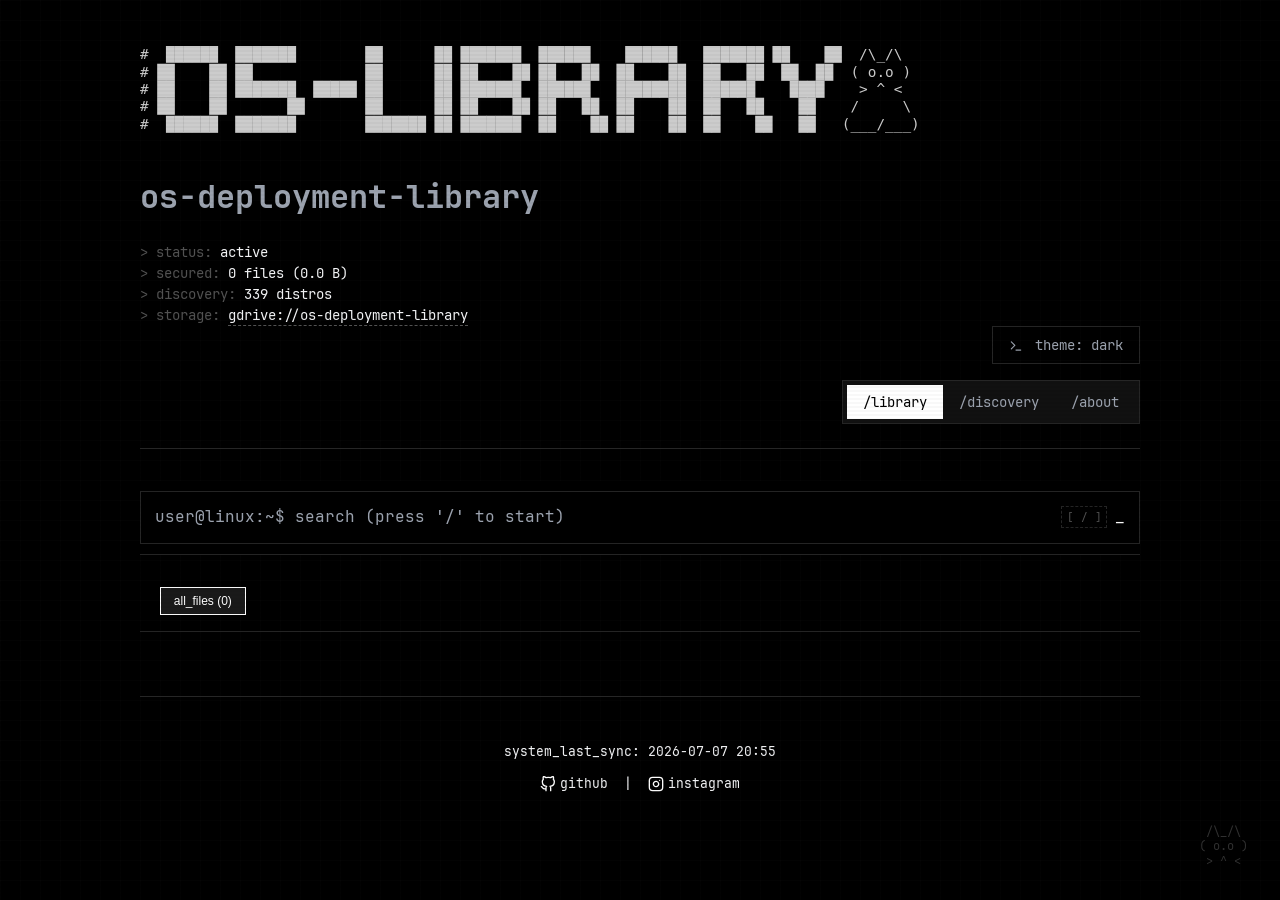
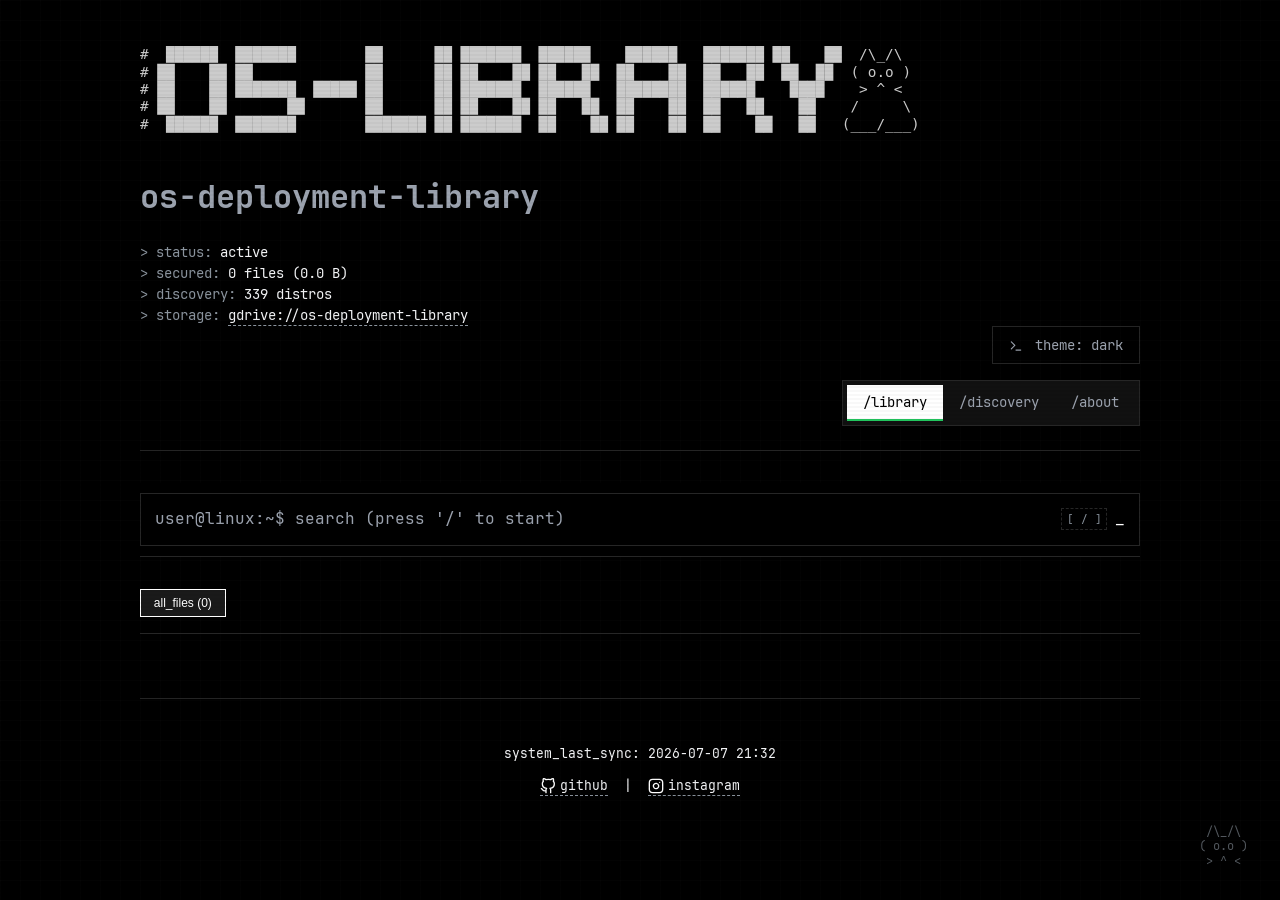
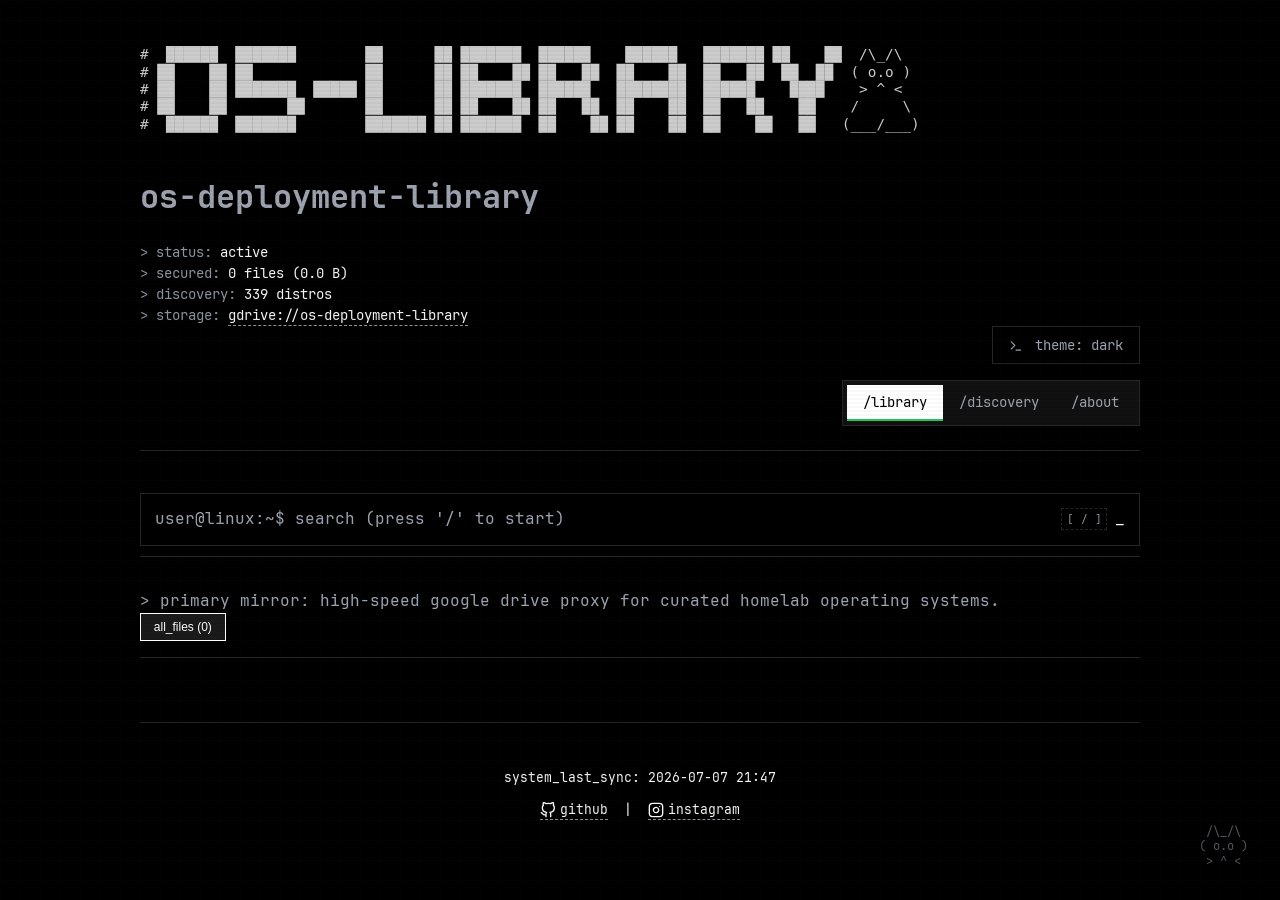
